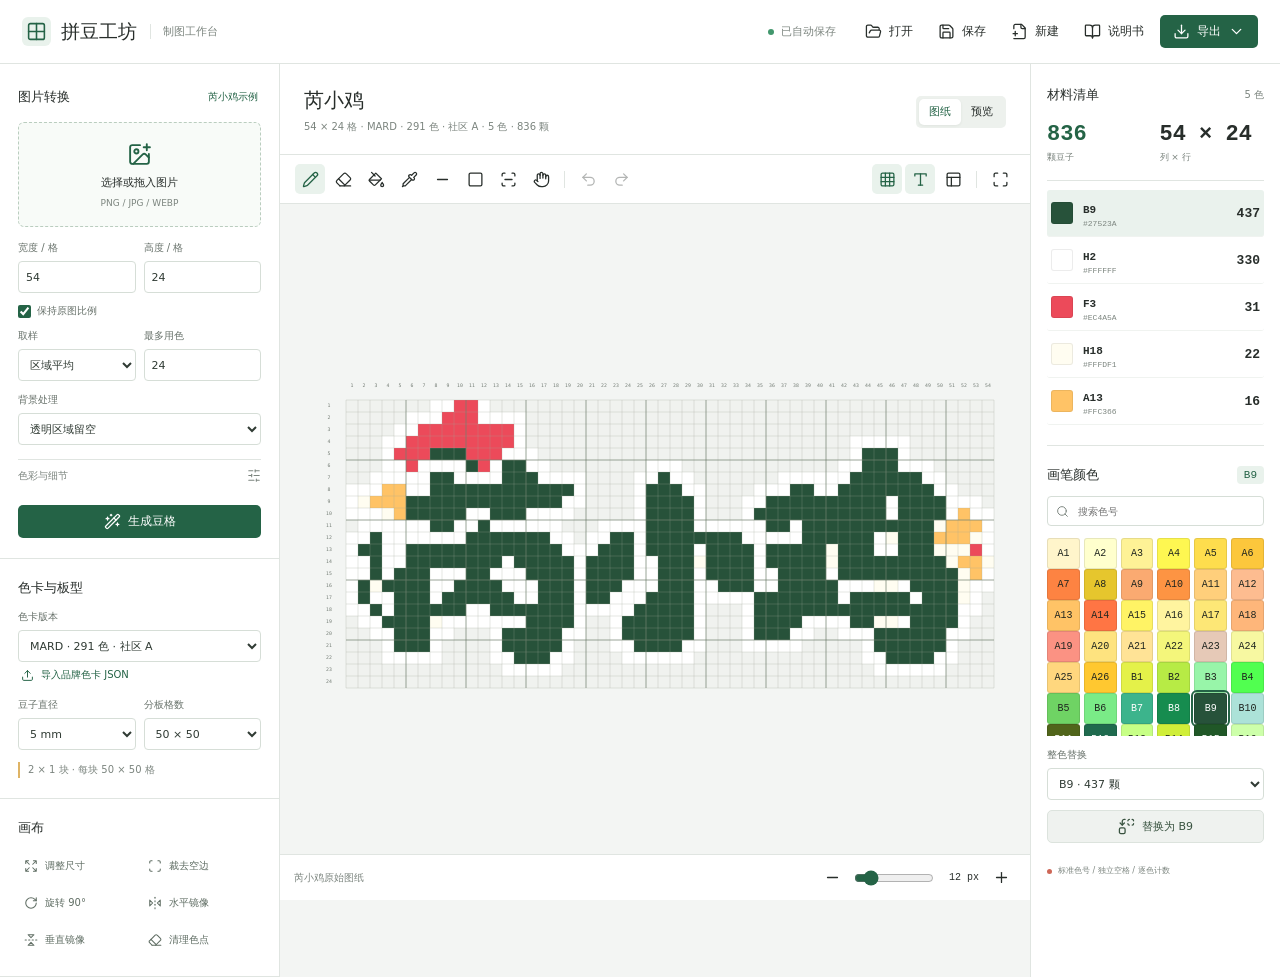
==== index.html @ 360a6b06 "发布拼豆工坊及网页版和 Word 说明书" ====
<!doctype html>
<html lang="zh-CN">
<head>
  <meta charset="UTF-8"><meta name="viewport" content="width=device-width,initial-scale=1"><meta name="theme-color" content="#f3f5f3">
  <title>拼豆工坊 · 制图与编辑</title><style>:root{font-family:"Microsoft YaHei",system-ui,sans-serif;color:#282e2b;background:#f3f5f3;font-synthesis:none;--ink:#282e2b;--muted:#7c857f;--line:#e0e5e1;--green:#246346;--green-soft:#e9f2ec;--coral:#ce6757;--yellow:#e1b356}
.guide-link{display:inline-flex;align-items:center;justify-content:center;gap:7px;border-radius:5px;min-height:32px;color:inherit;text-decoration:none}.guide-link:hover{background:#eef1ee}.guide-link:focus-visible{outline:2px solid #3b9c70;outline-offset:2px}@media(max-width:640px){.header-actions .guide-link{width:29px;padding:0}.header-actions .guide-link span{display:none}}
*{box-sizing:border-box;letter-spacing:0}body{margin:0}button,input,select{font:inherit}button{cursor:pointer;display:inline-flex;align-items:center;justify-content:center;gap:7px;border:0;border-radius:5px;min-height:32px;color:inherit;background:transparent}button:hover{background:#eef1ee}button:disabled{opacity:.35;cursor:default}button:focus-visible,input:focus-visible,select:focus-visible,summary:focus-visible{outline:2px solid #3b9c70;outline-offset:2px}svg{width:17px;height:17px;stroke-width:1.8;flex-shrink:0}input,select{min-width:0}h2,p{margin:0}h2{font-size:13px;font-weight:700}label{cursor:default}[hidden]{display:none!important}.topbar{height:64px;padding:0 22px;display:flex;align-items:center;gap:20px;background:#fff;border-bottom:1px solid var(--line);position:relative;z-index:10}.brand{display:flex;align-items:center;gap:10px;white-space:nowrap}.brand strong{font-size:19px}.brand-mark{width:29px;height:29px;display:grid;place-items:center;color:var(--green);background:var(--green-soft);border-radius:6px}.brand-mark svg{width:21px;height:21px}.edition{font-size:11px;color:var(--muted);border-left:1px solid var(--line);padding-left:12px;margin-left:3px}.save-state{font-size:11px;color:var(--muted);margin-left:auto;display:flex;gap:7px;align-items:center}.status-dot{width:6px;height:6px;border-radius:50%;background:#42976d}.header-actions{display:flex;gap:7px;align-items:center}.subtle{font-size:12px;padding:0 9px}.primary{background:var(--green);color:white;padding:8px 13px;font-size:12px;font-weight:600}.primary:hover{background:#194e35}.secondary{background:#eff2ef;color:#38523f;border:1px solid #dce3dd;padding:7px 10px;font-size:11px}.secondary:hover{background:#e5ece6}.full{width:100%}.menu-wrap{position:relative}.menu{position:absolute;right:0;top:41px;background:#fff;border:1px solid var(--line);box-shadow:0 10px 30px #15261a18;border-radius:6px;padding:5px;width:190px}.menu button{width:100%;justify-content:flex-start;font-size:12px;padding:9px}.menu svg{color:var(--green)}
.workspace{display:grid;grid-template-columns:280px minmax(300px,1fr) 250px;min-height:calc(100vh - 64px);max-width:1920px;margin:auto}.settings-panel{background:#fff;border-right:1px solid var(--line)}.section{padding:20px 18px;border-bottom:1px solid var(--line)}.section h2{margin-bottom:13px}.section-title{display:flex;align-items:center;justify-content:space-between;gap:7px;margin-bottom:12px}.section-title h2{margin:0}.text-action{font-size:10px;color:var(--green);padding:0 3px;min-height:26px}.text-action svg{width:13px;height:13px}.dropzone{display:flex;flex-direction:column;align-items:center;justify-content:center;gap:8px;border:1px dashed #bacdbf;background:#f8fbf8;min-height:105px;border-radius:6px;text-align:center;cursor:pointer;margin-bottom:14px}.dropzone:hover,.dropzone.is-dragging{border-color:var(--green);background:var(--green-soft)}.dropzone input{display:none}.dropzone svg{width:25px;height:25px;color:var(--green)}.dropzone strong{font-size:11px;font-weight:500}.dropzone span{font-size:9px;color:var(--muted)}.source-preview{display:flex;align-items:center;gap:8px;margin-bottom:14px;padding:5px;border:1px solid var(--line);border-radius:5px}.source-preview img{width:39px;height:39px;object-fit:contain;background:#f0f2f0}.source-preview>div{min-width:0;flex:1}.source-preview strong{display:block;font-size:10px;overflow:hidden;text-overflow:ellipsis;white-space:nowrap}.source-preview span{display:block;font-size:9px;color:var(--muted);margin-top:4px}.source-preview .icon-button{width:24px}.field-grid{display:grid;gap:8px;margin-top:10px}.two{grid-template-columns:1fr 1fr}.field{display:flex;flex-direction:column;gap:6px;margin-top:12px;font-size:10px;color:#68726b}.field-grid .field{margin:0}.field input,.field select{height:32px;border:1px solid #d6ded7;border-radius:4px;padding:0 7px;background:#fff;color:#303b34;width:100%;font-size:11px}.check-row{display:flex;gap:6px;align-items:center;margin:11px 0;font-size:10px;color:#68726b}.check-row input{margin:0;accent-color:var(--green);width:13px;height:13px}.range-field{display:flex;flex-direction:column;gap:8px;margin-top:12px;color:#68726b;font-size:10px}.range-field>span{display:flex;justify-content:space-between}.range-field output{font-family:Consolas,monospace;color:var(--green)}input[type=range]{accent-color:var(--green);width:100%;height:12px;margin:0}.adjustments{margin:14px 0;font-size:10px;color:var(--muted)}.adjustments summary{cursor:pointer;display:flex;align-items:center;justify-content:space-between;padding:7px 0;border-top:1px solid var(--line)}.adjustments summary svg{width:14px}.board-info{font-size:10px;color:var(--muted);line-height:1.6;margin-top:12px;padding-left:8px;border-left:2px solid #dfb465}.command-grid{display:grid;grid-template-columns:1fr 1fr;gap:5px}.command-grid button{justify-content:flex-start;font-size:10px;color:#5f6d63;padding:6px}.command-grid svg{width:14px;height:14px}
.stage-panel{min-width:0;display:flex;flex-direction:column;position:sticky;top:0;height:calc(100vh - 64px);padding:0;background:#f3f5f3}.stage-heading{min-height:90px;padding:22px 24px 17px;display:flex;align-items:center;justify-content:space-between;gap:10px;background:#fff}.stage-heading>div:first-child{min-width:0;flex:1}#patternTitle{font-size:20px;font-weight:700;width:100%;background:none;border:none;color:var(--ink);padding:0;outline:0;overflow:hidden;text-overflow:ellipsis}.stage-meta{font-size:10px;color:var(--muted);margin-top:7px;line-height:1.6}.segmented{display:flex;background:#edf1ed;padding:3px;border-radius:5px;flex-shrink:0}.segmented button{font-size:11px;min-height:26px;padding:4px 10px}.segmented .is-active{background:#fff;box-shadow:0 1px 3px #22312410;color:var(--green);font-weight:600}.toolbar{display:flex;justify-content:space-between;gap:8px;background:#fff;border-top:1px solid var(--line);border-bottom:1px solid var(--line);padding:9px 15px;flex-wrap:wrap}.tool-group,.view-controls{display:flex;align-items:center;gap:3px}.icon-button{height:30px;width:30px;min-height:30px;padding:0;flex-shrink:0}.icon-button.is-active{background:var(--green-soft);color:var(--green)}.divider{height:17px;width:1px;background:var(--line);margin:0 5px}.board-scroll{flex:1;min-height:250px;overflow:auto;position:relative;background-color:#f3f5f3;background-image:radial-gradient(#cfd8d0 .65px,transparent .65px);background-size:12px 12px;scrollbar-width:thin;scrollbar-color:#bdc7be transparent}.canvas-area{width:max-content;min-width:100%;min-height:100%;display:grid;place-items:center;padding:32px}#beadCanvas{display:block;touch-action:none;cursor:crosshair;background:none}.stage-footer{min-height:46px;background:#fff;border-top:1px solid var(--line);display:flex;justify-content:space-between;align-items:center;padding:7px 14px;gap:5px}#cursorInfo{font-size:10px;color:var(--muted)}.zoom-control{display:flex;align-items:center;gap:7px}.zoom-control input{width:80px}.zoom-control output{font-size:10px;font-family:Consolas,monospace;min-width:38px;text-align:right}.selection-bar{display:flex;align-items:center;justify-content:flex-end;gap:9px;padding:4px 14px;background:#edf5ef;font-size:10px;color:var(--green)}
.materials-panel{background:#fff;border-left:1px solid var(--line);padding:22px 16px;min-width:0}.materials-heading{display:flex;justify-content:space-between;align-items:center}.materials-heading>span{font-size:10px;color:var(--muted)}.totals{display:grid;grid-template-columns:1fr 1fr;gap:8px;margin-top:18px;padding-bottom:16px;border-bottom:1px solid var(--line)}.totals strong{display:block;font-family:Consolas,monospace;font-size:22px;font-weight:600}.totals>div:first-child strong{color:var(--green)}.totals span{display:block;font-size:9px;color:var(--muted);margin-top:4px}.material-list{max-height:285px;overflow:auto;scrollbar-width:thin;margin-top:9px}.material-row{width:100%;display:grid;grid-template-columns:23px minmax(0,1fr) auto;justify-content:start;align-items:center;gap:9px;border-radius:3px;padding:8px 4px;min-height:40px;text-align:left;border-bottom:1px solid #f0f3f0}.material-row.is-active{background:#eaf2ed}.material-row .swatch{width:22px;height:22px;display:block;border-radius:3px;border:1px solid #00000013}.material-row strong{font-size:11px;font-family:Consolas,monospace}.material-row small{display:block;font-size:8px;color:var(--muted);margin-top:2px;font-family:Consolas,monospace}.material-row>span:last-child{font-size:13px;font-weight:600;font-family:Consolas,monospace}.palette-section{border-top:1px solid var(--line);padding-top:20px;margin-top:20px}.selected-color{font-size:11px;font-family:Consolas,monospace;background:var(--green-soft);color:var(--green);padding:3px 7px;border-radius:4px}.search-field{height:30px;display:flex;align-items:center;gap:7px;border:1px solid #d6ded7;border-radius:4px;padding:0 8px}.search-field svg{width:13px;height:13px;color:var(--muted)}.search-field input{border:0;outline:0;width:100%;background:none;font-size:10px}.palette-grid{display:grid;grid-template-columns:repeat(6,1fr);gap:4px;max-height:200px;overflow:auto;padding:2px;margin:10px -2px 0;scrollbar-width:thin}.palette-chip{aspect-ratio:1.05;min-height:27px;font:10px Consolas,monospace;border-radius:3px;border:1px solid #00000018;padding:0}.palette-chip.is-selected{outline:2px solid var(--green);outline-offset:1px}.palette-chip:hover{filter:brightness(1.1)}.palette-empty{grid-column:1/-1;color:var(--muted);font-size:10px;padding:10px}.palette-section .secondary{margin-top:10px}.reference-label{display:flex;gap:6px;align-items:center;margin-top:22px;font-size:8px;color:var(--muted);line-height:1.5}.reference-dot{width:5px;height:5px;background:var(--coral);border-radius:50%;flex-shrink:0}.toast{position:fixed;left:50%;bottom:24px;transform:translate(-50%,12px);opacity:0;pointer-events:none;transition:opacity .15s,transform .15s;background:#25372b;color:white;padding:11px 15px;border-radius:5px;max-width:min(500px,90vw);font-size:12px;z-index:100}.toast.is-visible{opacity:1;transform:translate(-50%,0)}.busy-overlay{position:fixed;inset:0;z-index:80;background:#ffffffc9;display:flex;flex-direction:column;align-items:center;justify-content:center;gap:15px}.busy-overlay strong{font-size:14px;color:var(--green)}.spinner{width:28px;height:28px;border-radius:50%;border:3px solid #d4e8d9;border-top-color:var(--green);animation:spin 1s linear infinite}@keyframes spin{to{transform:rotate(360deg)}}dialog{border:1px solid #dce3dc;border-radius:7px;background:white;padding:22px;max-width:calc(100vw - 28px);width:390px;color:var(--ink);box-shadow:0 12px 50px #0002}dialog::backdrop{background:#152b2270}.dialog-heading{display:flex;align-items:center;justify-content:space-between;gap:15px;margin-bottom:15px}.dialog-heading h2{font-size:16px}.dialog-actions{display:flex;justify-content:flex-end;align-items:center;gap:10px;margin-top:23px}#cropDialog{width:760px}.crop-area{background:#edf1ed;display:grid;place-items:center;padding:10px;overflow:hidden}#cropCanvas{max-width:100%;display:block;touch-action:none;cursor:crosshair}#cropSize{font-size:10px;color:var(--muted);margin-right:auto}
.selection-bar{position:absolute;right:10px;top:153px;z-index:3;border:1px solid #bfd6c5;border-radius:4px;box-shadow:0 2px 6px #00000008}
@media(min-width:1700px){.workspace{grid-template-columns:300px minmax(300px,1fr) 280px}.palette-grid{grid-template-columns:repeat(7,1fr)}}
@media(max-width:1200px){.workspace{grid-template-columns:250px minmax(300px,1fr) 215px}.section{padding:16px 14px}.materials-panel{padding:20px 12px}.stage-heading{padding:20px 17px}.toolbar{padding:8px}.icon-button{width:27px}.palette-grid{grid-template-columns:repeat(5,1fr)}.edition{display:none}.zoom-control input{width:55px}}
@media(max-width:960px){.workspace{grid-template-columns:240px minmax(0,1fr)}.materials-panel{grid-column:2;grid-row:2;border-top:1px solid var(--line);display:grid;grid-template-columns:1fr 1fr;gap:12px 24px}.stage-panel{grid-column:2;grid-row:1;position:static;height:650px}.settings-panel{grid-row:1/3}.palette-section{grid-column:2;grid-row:1/5;border:0;margin:0;padding:0}.material-list{max-height:180px}.totals{margin-top:0}.reference-label{margin:0}.save-state{display:none}}
@media(max-width:640px){.topbar{height:58px;padding:0 12px;gap:8px}.brand{gap:7px}.brand strong{font-size:16px}.brand-mark{width:25px;height:25px}.header-actions{margin-left:auto;gap:3px}.header-actions .subtle{width:29px;padding:0}.header-actions .subtle span{display:none}.header-actions .primary{padding:7px 9px}.header-actions .primary svg:last-child{display:none}.workspace{display:flex;flex-direction:column}.stage-panel{order:0;width:100%;height:570px}.settings-panel{order:1;border-top:1px solid var(--line);border-right:0;display:grid;grid-template-columns:1fr;width:100%}.materials-panel{order:2;width:100%;grid-template-columns:1fr;border-left:0;padding:20px}.palette-section{grid-row:auto;grid-column:auto;border-top:1px solid var(--line);padding-top:16px;margin-top:6px}.palette-grid{grid-template-columns:repeat(9,1fr);max-height:210px}.stage-heading{min-height:77px;padding:16px}.stage-heading input{font-size:19px!important}.toolbar{gap:4px;padding:6px 9px}.tool-group{gap:2px}.view-controls{margin-left:auto}.icon-button{width:28px}.tool-group .divider{margin:0 2px}.canvas-area{padding:18px}.stage-footer{padding:6px 10px}.zoom-control input{width:55px}.section{padding:18px 20px}.materials-heading{margin-bottom:5px}.source-preview img{width:52px;height:52px}}
@media print{body{background:white}.topbar,.workspace,.toast,.busy-overlay,dialog{display:none!important}#printArea{display:block!important}#printArea img{display:block;width:100%;height:auto;break-after:page}.print-page{page-break-after:always;margin:0}@page{size:A4 landscape;margin:10mm}}
</style>
</head>
<body>
  <header class="topbar">
    <div class="brand"><span class="brand-mark"><i data-lucide="grid-2x2"></i></span><strong>拼豆工坊</strong><span class="edition">制图工作台</span></div>
    <span class="save-state" id="saveStatus"><span class="status-dot"></span>准备中</span>
    <div class="header-actions">
      <button id="openProject" class="subtle" title="打开工程"><i data-lucide="folder-open"></i><span>打开</span></button>
      <button id="saveProject" class="subtle" title="保存 JSON 工程"><i data-lucide="save"></i><span>保存</span></button>
      <button id="newProject" class="subtle" title="新建图纸"><i data-lucide="file-plus-2"></i><span>新建</span></button>
      <a class="subtle guide-link" href="manual.html" target="_blank" rel="noopener" title="打开使用说明书"><i data-lucide="book-open"></i><span>说明书</span></a>
      <div class="menu-wrap"><button id="exportMenuButton" class="primary"><i data-lucide="download"></i><span>导出</span><i data-lucide="chevron-down"></i></button>
        <div id="exportMenu" class="menu" hidden>
          <button data-export="chart"><i data-lucide="grid-3x3"></i>色号图纸 PNG</button>
          <button data-export="preview"><i data-lucide="image"></i>透明预览 PNG</button>
          <button data-export="pdf"><i data-lucide="file-text"></i>分页 PDF 图纸</button>
          <button data-export="csv"><i data-lucide="table"></i>逐格 CSV</button>
          <button data-export="counts"><i data-lucide="list"></i>材料清单 CSV</button>
          <button data-export="print"><i data-lucide="printer"></i>打印图纸</button>
        </div>
      </div>
    </div>
  </header>
  <main class="workspace">
    <aside class="settings-panel">
      <section class="section">
        <div class="section-title"><h2>图片转换</h2><button id="demoButton" class="text-action" title="载入原始芮小鸡逐格图纸">芮小鸡示例</button></div>
        <label class="dropzone" id="dropzone"><input id="imageInput" type="file" accept="image/png,image/jpeg,image/webp,image/gif,image/bmp"><i data-lucide="image-plus"></i><strong>选择或拖入图片</strong><span>PNG / JPG / WEBP</span></label>
        <div class="source-preview" id="sourcePreview" hidden><img id="sourceImage" alt="原图"><div><strong id="sourceName"></strong><span id="sourceSize"></span></div><button id="cropButton" class="icon-button" title="裁切原图"><i data-lucide="crop"></i></button><button id="removeSource" class="icon-button" title="移除原图"><i data-lucide="x"></i></button></div>
        <div class="field-grid two"><label class="field"><span>宽度 / 格</span><input id="gridWidth" type="number" min="1" max="256" value="54"></label><label class="field"><span>高度 / 格</span><input id="gridHeight" type="number" min="1" max="256" value="24"></label></div>
        <label class="check-row"><input id="keepRatio" type="checkbox" checked>保持原图比例</label>
        <div class="field-grid two"><label class="field"><span>取样</span><select id="sampling"><option value="smooth">区域平均</option><option value="pixel">像素保真</option></select></label><label class="field"><span>最多用色</span><input id="maxColors" type="number" min="1" max="291" value="24"></label></div>
        <label class="field"><span>背景处理</span><select id="backgroundMode"><option value="transparent">透明区域留空</option><option value="edge">去除边缘相近背景</option><option value="white">透明区域填白豆</option></select></label>
        <label class="range-field" id="toleranceField" hidden><span>背景容差 <output id="toleranceValue">18</output></span><input id="tolerance" type="range" min="0" max="100" value="18"></label>
        <details class="adjustments"><summary>色彩与细节<i data-lucide="sliders-horizontal"></i></summary>
          <label class="range-field"><span>亮度 <output id="brightnessValue">0</output></span><input id="brightness" type="range" min="-40" max="40" value="0"></label>
          <label class="range-field"><span>对比度 <output id="contrastValue">0</output></span><input id="contrast" type="range" min="-40" max="60" value="0"></label>
          <label class="range-field"><span>饱和度 <output id="saturationValue">0</output></span><input id="saturation" type="range" min="-100" max="80" value="0"></label>
          <label class="field"><span>渐变处理</span><select id="ditherMode"><option value="none">不抖动</option><option value="floyd">Floyd–Steinberg</option></select></label>
          <label class="check-row"><input id="cleanOnConvert" type="checkbox">清理孤立色点</label>
        </details>
        <button id="convertButton" class="primary full"><i data-lucide="wand-sparkles"></i>生成豆格</button>
      </section>
      <section class="section">
        <h2>色卡与板型</h2>
        <label class="field"><span>色卡版本</span><select id="paletteSelect"><option value="a315">MARD · 291 色 · 社区 A</option><option value="a315-basic">MARD · 221 色 · 社区 A</option><option value="jett">MARD · 291 色 · 社区 B</option><option value="jett-basic">MARD · 221 色 · 社区 B</option></select></label>
        <button id="importPalette" class="text-action"><i data-lucide="upload"></i>导入品牌色卡 JSON</button>
        <div class="field-grid two"><label class="field"><span>豆子直径</span><select id="beadSize"><option value="2.5">2.5 mm</option><option value="2.6">2.6 mm</option><option value="5" selected>5 mm</option><option value="10">10 mm</option></select></label><label class="field"><span>分板格数</span><select id="boardPreset"><option value="50x50" selected>50 × 50</option><option value="52x52">52 × 52</option><option value="78x78">78 × 78</option><option value="29x29">自定 · 29 × 29</option><option value="custom">自定义</option></select></label></div>
        <div class="field-grid two" id="customBoardFields" hidden><label class="field"><span>板列数</span><input id="boardCols" type="number" min="1" max="256" value="50"></label><label class="field"><span>板行数</span><input id="boardRows" type="number" min="1" max="256" value="50"></label></div>
        <div class="board-info" id="boardInfo"></div>
      </section>
      <section class="section canvas-operations">
        <h2>画布</h2><div class="command-grid">
          <button id="resizeButton"><i data-lucide="expand"></i>调整尺寸</button><button id="trimButton"><i data-lucide="scan"></i>裁去空边</button>
          <button id="rotateButton"><i data-lucide="rotate-cw"></i>旋转 90°</button><button id="flipHButton"><i data-lucide="flip-horizontal-2"></i>水平镜像</button>
          <button id="flipVButton"><i data-lucide="flip-vertical-2"></i>垂直镜像</button><button id="cleanButton"><i data-lucide="eraser"></i>清理色点</button>
        </div>
      </section>
    </aside>
    <section class="stage-panel">
      <div class="stage-heading"><div><input id="patternTitle" value="芮小鸡" maxlength="80" aria-label="图纸名称"><div id="patternMeta" class="stage-meta"></div></div>
        <div class="segmented" role="tablist" aria-label="画布视图"><button class="is-active" data-view="chart" role="tab" aria-selected="true">图纸</button><button data-view="preview" role="tab" aria-selected="false">预览</button></div>
      </div>
      <div class="toolbar">
        <div class="tool-group" role="toolbar" aria-label="编辑工具">
          <button class="icon-button is-active" data-tool="paint" title="画笔 (B)" aria-label="画笔"><i data-lucide="pencil"></i></button>
          <button class="icon-button" data-tool="erase" title="橡皮 (E)" aria-label="橡皮"><i data-lucide="eraser"></i></button>
          <button class="icon-button" data-tool="fill" title="区域填充 (F)" aria-label="区域填充"><i data-lucide="paint-bucket"></i></button>
          <button class="icon-button" data-tool="picker" title="吸管 (I)" aria-label="吸管"><i data-lucide="pipette"></i></button>
          <button class="icon-button" data-tool="line" title="直线 (L)" aria-label="直线"><i data-lucide="minus"></i></button>
          <button class="icon-button" data-tool="rect" title="填色矩形 (R)" aria-label="填色矩形"><i data-lucide="square"></i></button>
          <button class="icon-button" data-tool="select" title="选区 (S)" aria-label="选区"><i data-lucide="scan-line"></i></button>
          <button class="icon-button" data-tool="pan" title="拖动画布 (H)" aria-label="拖动画布"><i data-lucide="hand"></i></button>
          <span class="divider"></span><button id="undoButton" class="icon-button" title="撤销 (Ctrl+Z)" aria-label="撤销"><i data-lucide="undo-2"></i></button><button id="redoButton" class="icon-button" title="重做 (Ctrl+Shift+Z)" aria-label="重做"><i data-lucide="redo-2"></i></button>
        </div>
        <div class="view-controls"><button id="gridToggle" class="icon-button is-active" title="网格线" aria-label="网格线"><i data-lucide="grid-3x3"></i></button><button id="labelToggle" class="icon-button is-active" title="色号" aria-label="色号"><i data-lucide="type"></i></button><button id="boardToggle" class="icon-button" title="分板边界" aria-label="分板边界"><i data-lucide="panels-top-left"></i></button><span class="divider"></span><button id="fitButton" class="icon-button" title="适配窗口" aria-label="适配窗口"><i data-lucide="maximize"></i></button></div>
      </div>
      <div class="selection-bar" id="selectionBar" hidden><span id="selectionInfo"></span><button id="fillSelection" class="text-action">填色</button><button id="eraseSelection" class="text-action">清空</button><button id="clearSelection" class="icon-button" title="取消选区"><i data-lucide="x"></i></button></div>
      <div class="board-scroll" id="boardScroll"><div class="canvas-area" id="canvasArea"><canvas id="beadCanvas" aria-label="拼豆编辑画布"></canvas></div></div>
      <div class="stage-footer"><span id="cursorInfo">芮小鸡原始图纸</span><div class="zoom-control"><button id="zoomOut" class="icon-button" title="缩小" aria-label="缩小"><i data-lucide="minus"></i></button><input id="zoomSlider" type="range" min="6" max="48" step="1" value="20" aria-label="网格大小"><output id="zoomValue">20 px</output><button id="zoomIn" class="icon-button" title="放大" aria-label="放大"><i data-lucide="plus"></i></button></div></div>
    </section>
    <aside class="materials-panel">
      <div class="materials-heading"><h2>材料清单</h2><span id="colorCount">5 色</span></div>
      <div class="totals"><div><strong id="beadTotal">836</strong><span>颗豆子</span></div><div><strong id="gridTotal">54 × 24</strong><span>列 × 行</span></div></div>
      <div class="material-list" id="materialList"></div>
      <section class="palette-section">
        <div class="section-title"><h2>画笔颜色</h2><span class="selected-color" id="selectedCode">B9</span></div>
        <label class="search-field"><i data-lucide="search"></i><input id="paletteSearch" type="search" placeholder="搜索色号" aria-label="搜索色号"></label>
        <div class="palette-grid" id="paletteList"></div>
        <label class="field"><span>整色替换</span><select id="replaceFrom"></select></label>
        <button id="replaceButton" class="secondary full"><i data-lucide="replace"></i><span id="replaceLabel">替换为 B9</span></button>
      </section>
      <div class="reference-label"><span class="reference-dot"></span><span>标准色号 / 独立空格 / 逐色计数</span></div>
    </aside>
  </main>
  <div id="toast" class="toast" role="status" aria-live="polite"></div>
  <div id="busyOverlay" class="busy-overlay" hidden><div class="spinner"></div><strong id="busyText">正在转换</strong></div>
  <dialog id="newDialog"><form method="dialog"><div class="dialog-heading"><h2 id="newDialogTitle">新建图纸</h2><button class="icon-button" value="cancel" formnovalidate title="关闭"><i data-lucide="x"></i></button></div><div class="field-grid two"><label class="field"><span>宽度 / 格</span><input id="newWidth" type="number" min="1" max="256" required value="54"></label><label class="field"><span>高度 / 格</span><input id="newHeight" type="number" min="1" max="256" required value="24"></label></div><div class="dialog-actions"><button class="secondary" formnovalidate value="cancel">取消</button><button class="primary" id="confirmNew" value="ok">确定</button></div></form></dialog>
  <dialog id="cropDialog"><div class="dialog-heading"><h2>裁切原图</h2><button id="closeCrop" class="icon-button" title="关闭"><i data-lucide="x"></i></button></div><div class="crop-area"><canvas id="cropCanvas"></canvas></div><div class="dialog-actions"><button id="resetCrop" class="secondary">恢复整图</button><span id="cropSize"></span><button id="applyCrop" class="primary">应用裁切</button></div></dialog>
  <div id="printArea" hidden></div>
  <input id="projectInput" type="file" accept=".json,application/json" hidden><input id="paletteInput" type="file" accept=".json,application/json" hidden>
  <script>(function(){const module={exports:{}};const exports=module.exports;
var __defProp = Object.defineProperty;
var __getOwnPropDesc = Object.getOwnPropertyDescriptor;
var __getOwnPropNames = Object.getOwnPropertyNames;
var __hasOwnProp = Object.prototype.hasOwnProperty;
var __defNormalProp = (obj, key, value) => key in obj ? __defProp(obj, key, { enumerable: true, configurable: true, writable: true, value }) : obj[key] = value;
var __markAsModule = (target) => __defProp(target, "__esModule", { value: true });
var __export = (target, all) => {
  for (var name in all)
    __defProp(target, name, { get: all[name], enumerable: true });
};
var __reExport = (target, module2, copyDefault, desc) => {
  if (module2 && typeof module2 === "object" || typeof module2 === "function") {
    for (let key of __getOwnPropNames(module2))
      if (!__hasOwnProp.call(target, key) && (copyDefault || key !== "default"))
        __defProp(target, key, { get: () => module2[key], enumerable: !(desc = __getOwnPropDesc(module2, key)) || desc.enumerable });
  }
  return target;
};
var __toCommonJS = /* @__PURE__ */ ((cache) => {
  return (module2, temp) => {
    return cache && cache.get(module2) || (temp = __reExport(__markAsModule({}), module2, 1), cache && cache.set(module2, temp), temp);
  };
})(typeof WeakMap !== "undefined" ? /* @__PURE__ */ new WeakMap() : 0);
var __publicField = (obj, key, value) => {
  __defNormalProp(obj, typeof key !== "symbol" ? key + "" : key, value);
  return value;
};

// src/index.ts
var src_exports = {};
__export(src_exports, {
  applyPalette: () => applyPalette,
  applyPaletteSync: () => applyPaletteSync,
  buildPalette: () => buildPalette,
  buildPaletteSync: () => buildPaletteSync,
  constants: () => constants_exports,
  conversion: () => conversion_exports,
  distance: () => distance_exports,
  image: () => image_exports,
  palette: () => palette_exports,
  quality: () => quality_exports,
  utils: () => utils_exports
});

// src/constants/index.ts
var constants_exports = {};
__export(constants_exports, {
  bt709: () => bt709_exports
});

// src/constants/bt709.ts
var bt709_exports = {};
__export(bt709_exports, {
  Y: () => Y,
  x: () => x,
  y: () => y
});
var Y = /* @__PURE__ */ ((Y2) => {
  Y2[Y2["RED"] = 0.2126] = "RED";
  Y2[Y2["GREEN"] = 0.7152] = "GREEN";
  Y2[Y2["BLUE"] = 0.0722] = "BLUE";
  Y2[Y2["WHITE"] = 1] = "WHITE";
  return Y2;
})(Y || {});
var x = /* @__PURE__ */ ((x2) => {
  x2[x2["RED"] = 0.64] = "RED";
  x2[x2["GREEN"] = 0.3] = "GREEN";
  x2[x2["BLUE"] = 0.15] = "BLUE";
  x2[x2["WHITE"] = 0.3127] = "WHITE";
  return x2;
})(x || {});
var y = /* @__PURE__ */ ((y2) => {
  y2[y2["RED"] = 0.33] = "RED";
  y2[y2["GREEN"] = 0.6] = "GREEN";
  y2[y2["BLUE"] = 0.06] = "BLUE";
  y2[y2["WHITE"] = 0.329] = "WHITE";
  return y2;
})(y || {});

// src/conversion/index.ts
var conversion_exports = {};
__export(conversion_exports, {
  lab2rgb: () => lab2rgb,
  lab2xyz: () => lab2xyz,
  rgb2hsl: () => rgb2hsl,
  rgb2lab: () => rgb2lab,
  rgb2xyz: () => rgb2xyz,
  xyz2lab: () => xyz2lab,
  xyz2rgb: () => xyz2rgb
});

// src/conversion/rgb2xyz.ts
function correctGamma(n) {
  return n > 0.04045 ? ((n + 0.055) / 1.055) ** 2.4 : n / 12.92;
}
function rgb2xyz(r, g, b) {
  r = correctGamma(r / 255);
  g = correctGamma(g / 255);
  b = correctGamma(b / 255);
  return {
    x: r * 0.4124 + g * 0.3576 + b * 0.1805,
    y: r * 0.2126 + g * 0.7152 + b * 0.0722,
    z: r * 0.0193 + g * 0.1192 + b * 0.9505
  };
}

// src/utils/arithmetic.ts
var arithmetic_exports = {};
__export(arithmetic_exports, {
  degrees2radians: () => degrees2radians,
  inRange0to255: () => inRange0to255,
  inRange0to255Rounded: () => inRange0to255Rounded,
  intInRange: () => intInRange,
  max3: () => max3,
  min3: () => min3,
  stableSort: () => stableSort
});
function degrees2radians(n) {
  return n * (Math.PI / 180);
}
function max3(a, b, c) {
  let m = a;
  if (m < b)
    m = b;
  if (m < c)
    m = c;
  return m;
}
function min3(a, b, c) {
  let m = a;
  if (m > b)
    m = b;
  if (m > c)
    m = c;
  return m;
}
function intInRange(value, low, high) {
  if (value > high)
    value = high;
  if (value < low)
    value = low;
  return value | 0;
}
function inRange0to255Rounded(n) {
  n = Math.round(n);
  if (n > 255)
    n = 255;
  else if (n < 0)
    n = 0;
  return n;
}
function inRange0to255(n) {
  if (n > 255)
    n = 255;
  else if (n < 0)
    n = 0;
  return n;
}
function stableSort(arrayToSort, callback) {
  const type = typeof arrayToSort[0];
  let sorted;
  if (type === "number" || type === "string") {
    const ord = /* @__PURE__ */ Object.create(null);
    for (let i = 0, l = arrayToSort.length; i < l; i++) {
      const val = arrayToSort[i];
      if (ord[val] || ord[val] === 0)
        continue;
      ord[val] = i;
    }
    sorted = arrayToSort.sort((a, b) => callback(a, b) || ord[a] - ord[b]);
  } else {
    const ord2 = arrayToSort.slice(0);
    sorted = arrayToSort.sort((a, b) => callback(a, b) || ord2.indexOf(a) - ord2.indexOf(b));
  }
  return sorted;
}

// src/conversion/rgb2hsl.ts
function rgb2hsl(r, g, b) {
  const min = min3(r, g, b);
  const max = max3(r, g, b);
  const delta = max - min;
  const l = (min + max) / 510;
  let s = 0;
  if (l > 0 && l < 1)
    s = delta / (l < 0.5 ? max + min : 510 - max - min);
  let h = 0;
  if (delta > 0) {
    if (max === r) {
      h = (g - b) / delta;
    } else if (max === g) {
      h = 2 + (b - r) / delta;
    } else {
      h = 4 + (r - g) / delta;
    }
    h *= 60;
    if (h < 0)
      h += 360;
  }
  return { h, s, l };
}

// src/conversion/xyz2lab.ts
var refX = 0.95047;
var refY = 1;
var refZ = 1.08883;
function pivot(n) {
  return n > 8856e-6 ? n ** (1 / 3) : 7.787 * n + 16 / 116;
}
function xyz2lab(x2, y2, z) {
  x2 = pivot(x2 / refX);
  y2 = pivot(y2 / refY);
  z = pivot(z / refZ);
  if (116 * y2 - 16 < 0)
    throw new Error("xxx");
  return {
    L: Math.max(0, 116 * y2 - 16),
    a: 500 * (x2 - y2),
    b: 200 * (y2 - z)
  };
}

// src/conversion/rgb2lab.ts
function rgb2lab(r, g, b) {
  const xyz = rgb2xyz(r, g, b);
  return xyz2lab(xyz.x, xyz.y, xyz.z);
}

// src/conversion/lab2xyz.ts
var refX2 = 0.95047;
var refY2 = 1;
var refZ2 = 1.08883;
function pivot2(n) {
  return n > 0.206893034 ? n ** 3 : (n - 16 / 116) / 7.787;
}
function lab2xyz(L, a, b) {
  const y2 = (L + 16) / 116;
  const x2 = a / 500 + y2;
  const z = y2 - b / 200;
  return {
    x: refX2 * pivot2(x2),
    y: refY2 * pivot2(y2),
    z: refZ2 * pivot2(z)
  };
}

// src/conversion/xyz2rgb.ts
function correctGamma2(n) {
  return n > 31308e-7 ? 1.055 * n ** (1 / 2.4) - 0.055 : 12.92 * n;
}
function xyz2rgb(x2, y2, z) {
  const r = correctGamma2(x2 * 3.2406 + y2 * -1.5372 + z * -0.4986);
  const g = correctGamma2(x2 * -0.9689 + y2 * 1.8758 + z * 0.0415);
  const b = correctGamma2(x2 * 0.0557 + y2 * -0.204 + z * 1.057);
  return {
    r: inRange0to255Rounded(r * 255),
    g: inRange0to255Rounded(g * 255),
    b: inRange0to255Rounded(b * 255)
  };
}

// src/conversion/lab2rgb.ts
function lab2rgb(L, a, b) {
  const xyz = lab2xyz(L, a, b);
  return xyz2rgb(xyz.x, xyz.y, xyz.z);
}

// src/distance/index.ts
var distance_exports = {};
__export(distance_exports, {
  AbstractDistanceCalculator: () => AbstractDistanceCalculator,
  AbstractEuclidean: () => AbstractEuclidean,
  AbstractManhattan: () => AbstractManhattan,
  CIE94GraphicArts: () => CIE94GraphicArts,
  CIE94Textiles: () => CIE94Textiles,
  CIEDE2000: () => CIEDE2000,
  CMetric: () => CMetric,
  Euclidean: () => Euclidean,
  EuclideanBT709: () => EuclideanBT709,
  EuclideanBT709NoAlpha: () => EuclideanBT709NoAlpha,
  Manhattan: () => Manhattan,
  ManhattanBT709: () => ManhattanBT709,
  ManhattanNommyde: () => ManhattanNommyde,
  PNGQuant: () => PNGQuant
});

// src/distance/distanceCalculator.ts
var AbstractDistanceCalculator = class {
  constructor() {
    __publicField(this, "_maxDistance");
    __publicField(this, "_whitePoint");
    this._setDefaults();
    this.setWhitePoint(255, 255, 255, 255);
  }
  setWhitePoint(r, g, b, a) {
    this._whitePoint = {
      r: r > 0 ? 255 / r : 0,
      g: g > 0 ? 255 / g : 0,
      b: b > 0 ? 255 / b : 0,
      a: a > 0 ? 255 / a : 0
    };
    this._maxDistance = this.calculateRaw(r, g, b, a, 0, 0, 0, 0);
  }
  calculateNormalized(colorA, colorB) {
    return this.calculateRaw(colorA.r, colorA.g, colorA.b, colorA.a, colorB.r, colorB.g, colorB.b, colorB.a) / this._maxDistance;
  }
};

// src/distance/cie94.ts
var AbstractCIE94 = class extends AbstractDistanceCalculator {
  calculateRaw(r1, g1, b1, a1, r2, g2, b2, a2) {
    const lab1 = rgb2lab(inRange0to255(r1 * this._whitePoint.r), inRange0to255(g1 * this._whitePoint.g), inRange0to255(b1 * this._whitePoint.b));
    const lab2 = rgb2lab(inRange0to255(r2 * this._whitePoint.r), inRange0to255(g2 * this._whitePoint.g), inRange0to255(b2 * this._whitePoint.b));
    const dL = lab1.L - lab2.L;
    const dA = lab1.a - lab2.a;
    const dB = lab1.b - lab2.b;
    const c1 = Math.sqrt(lab1.a * lab1.a + lab1.b * lab1.b);
    const c2 = Math.sqrt(lab2.a * lab2.a + lab2.b * lab2.b);
    const dC = c1 - c2;
    let deltaH = dA * dA + dB * dB - dC * dC;
    deltaH = deltaH < 0 ? 0 : Math.sqrt(deltaH);
    const dAlpha = (a2 - a1) * this._whitePoint.a * this._kA;
    return Math.sqrt((dL / this._Kl) ** 2 + (dC / (1 + this._K1 * c1)) ** 2 + (deltaH / (1 + this._K2 * c1)) ** 2 + dAlpha ** 2);
  }
};
var CIE94Textiles = class extends AbstractCIE94 {
  _setDefaults() {
    this._Kl = 2;
    this._K1 = 0.048;
    this._K2 = 0.014;
    this._kA = 0.25 * 50 / 255;
  }
};
var CIE94GraphicArts = class extends AbstractCIE94 {
  _setDefaults() {
    this._Kl = 1;
    this._K1 = 0.045;
    this._K2 = 0.015;
    this._kA = 0.25 * 100 / 255;
  }
};

// src/distance/ciede2000.ts
var _CIEDE2000 = class extends AbstractDistanceCalculator {
  _setDefaults() {
  }
  static _calculatehp(b, ap) {
    const hp = Math.atan2(b, ap);
    if (hp >= 0)
      return hp;
    return hp + _CIEDE2000._deg360InRad;
  }
  static _calculateRT(ahp, aCp) {
    const aCp_to_7 = aCp ** 7;
    const R_C = 2 * Math.sqrt(aCp_to_7 / (aCp_to_7 + _CIEDE2000._pow25to7));
    const delta_theta = _CIEDE2000._deg30InRad * Math.exp(-(((ahp - _CIEDE2000._deg275InRad) / _CIEDE2000._deg25InRad) ** 2));
    return -Math.sin(2 * delta_theta) * R_C;
  }
  static _calculateT(ahp) {
    return 1 - 0.17 * Math.cos(ahp - _CIEDE2000._deg30InRad) + 0.24 * Math.cos(ahp * 2) + 0.32 * Math.cos(ahp * 3 + _CIEDE2000._deg6InRad) - 0.2 * Math.cos(ahp * 4 - _CIEDE2000._deg63InRad);
  }
  static _calculate_ahp(C1pC2p, h_bar, h1p, h2p) {
    const hpSum = h1p + h2p;
    if (C1pC2p === 0)
      return hpSum;
    if (h_bar <= _CIEDE2000._deg180InRad)
      return hpSum / 2;
    if (hpSum < _CIEDE2000._deg360InRad) {
      return (hpSum + _CIEDE2000._deg360InRad) / 2;
    }
    return (hpSum - _CIEDE2000._deg360InRad) / 2;
  }
  static _calculate_dHp(C1pC2p, h_bar, h2p, h1p) {
    let dhp;
    if (C1pC2p === 0) {
      dhp = 0;
    } else if (h_bar <= _CIEDE2000._deg180InRad) {
      dhp = h2p - h1p;
    } else if (h2p <= h1p) {
      dhp = h2p - h1p + _CIEDE2000._deg360InRad;
    } else {
      dhp = h2p - h1p - _CIEDE2000._deg360InRad;
    }
    return 2 * Math.sqrt(C1pC2p) * Math.sin(dhp / 2);
  }
  calculateRaw(r1, g1, b1, a1, r2, g2, b2, a2) {
    const lab1 = rgb2lab(inRange0to255(r1 * this._whitePoint.r), inRange0to255(g1 * this._whitePoint.g), inRange0to255(b1 * this._whitePoint.b));
    const lab2 = rgb2lab(inRange0to255(r2 * this._whitePoint.r), inRange0to255(g2 * this._whitePoint.g), inRange0to255(b2 * this._whitePoint.b));
    const dA = (a2 - a1) * this._whitePoint.a * _CIEDE2000._kA;
    const dE2 = this.calculateRawInLab(lab1, lab2);
    return Math.sqrt(dE2 + dA * dA);
  }
  calculateRawInLab(Lab1, Lab2) {
    const L1 = Lab1.L;
    const a1 = Lab1.a;
    const b1 = Lab1.b;
    const L2 = Lab2.L;
    const a2 = Lab2.a;
    const b2 = Lab2.b;
    const C1 = Math.sqrt(a1 * a1 + b1 * b1);
    const C2 = Math.sqrt(a2 * a2 + b2 * b2);
    const pow_a_C1_C2_to_7 = ((C1 + C2) / 2) ** 7;
    const G = 0.5 * (1 - Math.sqrt(pow_a_C1_C2_to_7 / (pow_a_C1_C2_to_7 + _CIEDE2000._pow25to7)));
    const a1p = (1 + G) * a1;
    const a2p = (1 + G) * a2;
    const C1p = Math.sqrt(a1p * a1p + b1 * b1);
    const C2p = Math.sqrt(a2p * a2p + b2 * b2);
    const C1pC2p = C1p * C2p;
    const h1p = _CIEDE2000._calculatehp(b1, a1p);
    const h2p = _CIEDE2000._calculatehp(b2, a2p);
    const h_bar = Math.abs(h1p - h2p);
    const dLp = L2 - L1;
    const dCp = C2p - C1p;
    const dHp = _CIEDE2000._calculate_dHp(C1pC2p, h_bar, h2p, h1p);
    const ahp = _CIEDE2000._calculate_ahp(C1pC2p, h_bar, h1p, h2p);
    const T = _CIEDE2000._calculateT(ahp);
    const aCp = (C1p + C2p) / 2;
    const aLp_minus_50_square = ((L1 + L2) / 2 - 50) ** 2;
    const S_L = 1 + 0.015 * aLp_minus_50_square / Math.sqrt(20 + aLp_minus_50_square);
    const S_C = 1 + 0.045 * aCp;
    const S_H = 1 + 0.015 * T * aCp;
    const R_T = _CIEDE2000._calculateRT(ahp, aCp);
    const dLpSL = dLp / S_L;
    const dCpSC = dCp / S_C;
    const dHpSH = dHp / S_H;
    return dLpSL ** 2 + dCpSC ** 2 + dHpSH ** 2 + R_T * dCpSC * dHpSH;
  }
};
var CIEDE2000 = _CIEDE2000;
__publicField(CIEDE2000, "_kA", 0.25 * 100 / 255);
__publicField(CIEDE2000, "_pow25to7", 25 ** 7);
__publicField(CIEDE2000, "_deg360InRad", degrees2radians(360));
__publicField(CIEDE2000, "_deg180InRad", degrees2radians(180));
__publicField(CIEDE2000, "_deg30InRad", degrees2radians(30));
__publicField(CIEDE2000, "_deg6InRad", degrees2radians(6));
__publicField(CIEDE2000, "_deg63InRad", degrees2radians(63));
__publicField(CIEDE2000, "_deg275InRad", degrees2radians(275));
__publicField(CIEDE2000, "_deg25InRad", degrees2radians(25));

// src/distance/cmetric.ts
var CMetric = class extends AbstractDistanceCalculator {
  calculateRaw(r1, g1, b1, a1, r2, g2, b2, a2) {
    const rmean = (r1 + r2) / 2 * this._whitePoint.r;
    const r = (r1 - r2) * this._whitePoint.r;
    const g = (g1 - g2) * this._whitePoint.g;
    const b = (b1 - b2) * this._whitePoint.b;
    const dE = ((512 + rmean) * r * r >> 8) + 4 * g * g + ((767 - rmean) * b * b >> 8);
    const dA = (a2 - a1) * this._whitePoint.a;
    return Math.sqrt(dE + dA * dA);
  }
  _setDefaults() {
  }
};

// src/distance/euclidean.ts
var AbstractEuclidean = class extends AbstractDistanceCalculator {
  calculateRaw(r1, g1, b1, a1, r2, g2, b2, a2) {
    const dR = r2 - r1;
    const dG = g2 - g1;
    const dB = b2 - b1;
    const dA = a2 - a1;
    return Math.sqrt(this._kR * dR * dR + this._kG * dG * dG + this._kB * dB * dB + this._kA * dA * dA);
  }
};
var Euclidean = class extends AbstractEuclidean {
  _setDefaults() {
    this._kR = 1;
    this._kG = 1;
    this._kB = 1;
    this._kA = 1;
  }
};
var EuclideanBT709 = class extends AbstractEuclidean {
  _setDefaults() {
    this._kR = 0.2126 /* RED */;
    this._kG = 0.7152 /* GREEN */;
    this._kB = 0.0722 /* BLUE */;
    this._kA = 1;
  }
};
var EuclideanBT709NoAlpha = class extends AbstractEuclidean {
  _setDefaults() {
    this._kR = 0.2126 /* RED */;
    this._kG = 0.7152 /* GREEN */;
    this._kB = 0.0722 /* BLUE */;
    this._kA = 0;
  }
};

// src/distance/manhattan.ts
var AbstractManhattan = class extends AbstractDistanceCalculator {
  calculateRaw(r1, g1, b1, a1, r2, g2, b2, a2) {
    let dR = r2 - r1;
    let dG = g2 - g1;
    let dB = b2 - b1;
    let dA = a2 - a1;
    if (dR < 0)
      dR = 0 - dR;
    if (dG < 0)
      dG = 0 - dG;
    if (dB < 0)
      dB = 0 - dB;
    if (dA < 0)
      dA = 0 - dA;
    return this._kR * dR + this._kG * dG + this._kB * dB + this._kA * dA;
  }
};
var Manhattan = class extends AbstractManhattan {
  _setDefaults() {
    this._kR = 1;
    this._kG = 1;
    this._kB = 1;
    this._kA = 1;
  }
};
var ManhattanNommyde = class extends AbstractManhattan {
  _setDefaults() {
    this._kR = 0.4984;
    this._kG = 0.8625;
    this._kB = 0.2979;
    this._kA = 1;
  }
};
var ManhattanBT709 = class extends AbstractManhattan {
  _setDefaults() {
    this._kR = 0.2126 /* RED */;
    this._kG = 0.7152 /* GREEN */;
    this._kB = 0.0722 /* BLUE */;
    this._kA = 1;
  }
};

// src/distance/pngQuant.ts
var PNGQuant = class extends AbstractDistanceCalculator {
  calculateRaw(r1, g1, b1, a1, r2, g2, b2, a2) {
    const alphas = (a2 - a1) * this._whitePoint.a;
    return this._colordifferenceCh(r1 * this._whitePoint.r, r2 * this._whitePoint.r, alphas) + this._colordifferenceCh(g1 * this._whitePoint.g, g2 * this._whitePoint.g, alphas) + this._colordifferenceCh(b1 * this._whitePoint.b, b2 * this._whitePoint.b, alphas);
  }
  _colordifferenceCh(x2, y2, alphas) {
    const black = x2 - y2;
    const white = black + alphas;
    return black * black + white * white;
  }
  _setDefaults() {
  }
};

// src/palette/index.ts
var palette_exports = {};
__export(palette_exports, {
  AbstractPaletteQuantizer: () => AbstractPaletteQuantizer,
  ColorHistogram: () => ColorHistogram,
  NeuQuant: () => NeuQuant,
  NeuQuantFloat: () => NeuQuantFloat,
  RGBQuant: () => RGBQuant,
  WuColorCube: () => WuColorCube,
  WuQuant: () => WuQuant
});

// src/palette/paletteQuantizer.ts
var AbstractPaletteQuantizer = class {
  quantizeSync() {
    for (const value of this.quantize()) {
      if (value.palette) {
        return value.palette;
      }
    }
    throw new Error("unreachable");
  }
};

// src/utils/point.ts
var Point = class {
  constructor() {
    __publicField(this, "r");
    __publicField(this, "g");
    __publicField(this, "b");
    __publicField(this, "a");
    __publicField(this, "uint32");
    __publicField(this, "rgba");
    this.uint32 = -1 >>> 0;
    this.r = this.g = this.b = this.a = 0;
    this.rgba = new Array(4);
    this.rgba[0] = 0;
    this.rgba[1] = 0;
    this.rgba[2] = 0;
    this.rgba[3] = 0;
  }
  static createByQuadruplet(quadruplet) {
    const point = new Point();
    point.r = quadruplet[0] | 0;
    point.g = quadruplet[1] | 0;
    point.b = quadruplet[2] | 0;
    point.a = quadruplet[3] | 0;
    point._loadUINT32();
    point._loadQuadruplet();
    return point;
  }
  static createByRGBA(red, green, blue, alpha) {
    const point = new Point();
    point.r = red | 0;
    point.g = green | 0;
    point.b = blue | 0;
    point.a = alpha | 0;
    point._loadUINT32();
    point._loadQuadruplet();
    return point;
  }
  static createByUint32(uint32) {
    const point = new Point();
    point.uint32 = uint32 >>> 0;
    point._loadRGBA();
    point._loadQuadruplet();
    return point;
  }
  from(point) {
    this.r = point.r;
    this.g = point.g;
    this.b = point.b;
    this.a = point.a;
    this.uint32 = point.uint32;
    this.rgba[0] = point.r;
    this.rgba[1] = point.g;
    this.rgba[2] = point.b;
    this.rgba[3] = point.a;
  }
  getLuminosity(useAlphaChannel) {
    let r = this.r;
    let g = this.g;
    let b = this.b;
    if (useAlphaChannel) {
      r = Math.min(255, 255 - this.a + this.a * r / 255);
      g = Math.min(255, 255 - this.a + this.a * g / 255);
      b = Math.min(255, 255 - this.a + this.a * b / 255);
    }
    return r * 0.2126 /* RED */ + g * 0.7152 /* GREEN */ + b * 0.0722 /* BLUE */;
  }
  _loadUINT32() {
    this.uint32 = (this.a << 24 | this.b << 16 | this.g << 8 | this.r) >>> 0;
  }
  _loadRGBA() {
    this.r = this.uint32 & 255;
    this.g = this.uint32 >>> 8 & 255;
    this.b = this.uint32 >>> 16 & 255;
    this.a = this.uint32 >>> 24 & 255;
  }
  _loadQuadruplet() {
    this.rgba[0] = this.r;
    this.rgba[1] = this.g;
    this.rgba[2] = this.b;
    this.rgba[3] = this.a;
  }
};

// src/utils/pointContainer.ts
var PointContainer = class {
  constructor() {
    __publicField(this, "_pointArray");
    __publicField(this, "_width");
    __publicField(this, "_height");
    this._width = 0;
    this._height = 0;
    this._pointArray = [];
  }
  getWidth() {
    return this._width;
  }
  getHeight() {
    return this._height;
  }
  setWidth(width) {
    this._width = width;
  }
  setHeight(height) {
    this._height = height;
  }
  getPointArray() {
    return this._pointArray;
  }
  clone() {
    const clone = new PointContainer();
    clone._width = this._width;
    clone._height = this._height;
    for (let i = 0, l = this._pointArray.length; i < l; i++) {
      clone._pointArray[i] = Point.createByUint32(this._pointArray[i].uint32 | 0);
    }
    return clone;
  }
  toUint32Array() {
    const l = this._pointArray.length;
    const uint32Array = new Uint32Array(l);
    for (let i = 0; i < l; i++) {
      uint32Array[i] = this._pointArray[i].uint32;
    }
    return uint32Array;
  }
  toUint8Array() {
    return new Uint8Array(this.toUint32Array().buffer);
  }
  static fromHTMLImageElement(img) {
    const width = img.naturalWidth;
    const height = img.naturalHeight;
    const canvas = document.createElement("canvas");
    canvas.width = width;
    canvas.height = height;
    const ctx = canvas.getContext("2d");
    ctx.drawImage(img, 0, 0, width, height, 0, 0, width, height);
    return PointContainer.fromHTMLCanvasElement(canvas);
  }
  static fromHTMLCanvasElement(canvas) {
    const width = canvas.width;
    const height = canvas.height;
    const ctx = canvas.getContext("2d");
    const imgData = ctx.getImageData(0, 0, width, height);
    return PointContainer.fromImageData(imgData);
  }
  static fromImageData(imageData) {
    const width = imageData.width;
    const height = imageData.height;
    return PointContainer.fromUint8Array(imageData.data, width, height);
  }
  static fromUint8Array(uint8Array, width, height) {
    switch (Object.prototype.toString.call(uint8Array)) {
      case "[object Uint8ClampedArray]":
      case "[object Uint8Array]":
        break;
      default:
        uint8Array = new Uint8Array(uint8Array);
    }
    const uint32Array = new Uint32Array(uint8Array.buffer);
    return PointContainer.fromUint32Array(uint32Array, width, height);
  }
  static fromUint32Array(uint32Array, width, height) {
    const container = new PointContainer();
    container._width = width;
    container._height = height;
    for (let i = 0, l = uint32Array.length; i < l; i++) {
      container._pointArray[i] = Point.createByUint32(uint32Array[i] | 0);
    }
    return container;
  }
  static fromBuffer(buffer, width, height) {
    const uint32Array = new Uint32Array(buffer.buffer, buffer.byteOffset, buffer.byteLength / Uint32Array.BYTES_PER_ELEMENT);
    return PointContainer.fromUint32Array(uint32Array, width, height);
  }
};

// src/utils/palette.ts
var hueGroups = 10;
function hueGroup(hue, segmentsNumber) {
  const maxHue = 360;
  const seg = maxHue / segmentsNumber;
  const half = seg / 2;
  for (let i = 1, mid = seg - half; i < segmentsNumber; i++, mid += seg) {
    if (hue >= mid && hue < mid + seg)
      return i;
  }
  return 0;
}
var Palette = class {
  constructor() {
    __publicField(this, "_pointContainer");
    __publicField(this, "_pointArray", []);
    __publicField(this, "_i32idx", {});
    this._pointContainer = new PointContainer();
    this._pointContainer.setHeight(1);
    this._pointArray = this._pointContainer.getPointArray();
  }
  add(color) {
    this._pointArray.push(color);
    this._pointContainer.setWidth(this._pointArray.length);
  }
  has(color) {
    for (let i = this._pointArray.length - 1; i >= 0; i--) {
      if (color.uint32 === this._pointArray[i].uint32)
        return true;
    }
    return false;
  }
  getNearestColor(colorDistanceCalculator, color) {
    return this._pointArray[this._getNearestIndex(colorDistanceCalculator, color) | 0];
  }
  getPointContainer() {
    return this._pointContainer;
  }
  _nearestPointFromCache(key) {
    return typeof this._i32idx[key] === "number" ? this._i32idx[key] : -1;
  }
  _getNearestIndex(colorDistanceCalculator, point) {
    let idx = this._nearestPointFromCache("" + point.uint32);
    if (idx >= 0)
      return idx;
    let minimalDistance = Number.MAX_VALUE;
    idx = 0;
    for (let i = 0, l = this._pointArray.length; i < l; i++) {
      const p = this._pointArray[i];
      const distance = colorDistanceCalculator.calculateRaw(point.r, point.g, point.b, point.a, p.r, p.g, p.b, p.a);
      if (distance < minimalDistance) {
        minimalDistance = distance;
        idx = i;
      }
    }
    this._i32idx[point.uint32] = idx;
    return idx;
  }
  sort() {
    this._i32idx = {};
    this._pointArray.sort((a, b) => {
      const hslA = rgb2hsl(a.r, a.g, a.b);
      const hslB = rgb2hsl(b.r, b.g, b.b);
      const hueA = a.r === a.g && a.g === a.b ? 0 : 1 + hueGroup(hslA.h, hueGroups);
      const hueB = b.r === b.g && b.g === b.b ? 0 : 1 + hueGroup(hslB.h, hueGroups);
      const hueDiff = hueB - hueA;
      if (hueDiff)
        return -hueDiff;
      const lA = a.getLuminosity(true);
      const lB = b.getLuminosity(true);
      if (lB - lA !== 0)
        return lB - lA;
      const satDiff = (hslB.s * 100 | 0) - (hslA.s * 100 | 0);
      if (satDiff)
        return -satDiff;
      return 0;
    });
  }
};

// src/utils/index.ts
var utils_exports = {};
__export(utils_exports, {
  HueStatistics: () => HueStatistics,
  Palette: () => Palette,
  Point: () => Point,
  PointContainer: () => PointContainer,
  ProgressTracker: () => ProgressTracker,
  arithmetic: () => arithmetic_exports
});

// src/utils/hueStatistics.ts
var HueGroup = class {
  constructor() {
    __publicField(this, "num", 0);
    __publicField(this, "cols", []);
  }
};
var HueStatistics = class {
  constructor(numGroups, minCols) {
    __publicField(this, "_numGroups");
    __publicField(this, "_minCols");
    __publicField(this, "_stats");
    __publicField(this, "_groupsFull");
    this._numGroups = numGroups;
    this._minCols = minCols;
    this._stats = [];
    for (let i = 0; i <= numGroups; i++) {
      this._stats[i] = new HueGroup();
    }
    this._groupsFull = 0;
  }
  check(i32) {
    if (this._groupsFull === this._numGroups + 1) {
      this.check = () => {
      };
    }
    const r = i32 & 255;
    const g = i32 >>> 8 & 255;
    const b = i32 >>> 16 & 255;
    const hg = r === g && g === b ? 0 : 1 + hueGroup(rgb2hsl(r, g, b).h, this._numGroups);
    const gr = this._stats[hg];
    const min = this._minCols;
    gr.num++;
    if (gr.num > min) {
      return;
    }
    if (gr.num === min) {
      this._groupsFull++;
    }
    if (gr.num <= min) {
      this._stats[hg].cols.push(i32);
    }
  }
  injectIntoDictionary(histG) {
    for (let i = 0; i <= this._numGroups; i++) {
      if (this._stats[i].num <= this._minCols) {
        this._stats[i].cols.forEach((col) => {
          if (!histG[col]) {
            histG[col] = 1;
          } else {
            histG[col]++;
          }
        });
      }
    }
  }
  injectIntoArray(histG) {
    for (let i = 0; i <= this._numGroups; i++) {
      if (this._stats[i].num <= this._minCols) {
        this._stats[i].cols.forEach((col) => {
          if (histG.indexOf(col) === -1) {
            histG.push(col);
          }
        });
      }
    }
  }
};

// src/utils/progressTracker.ts
var _ProgressTracker = class {
  constructor(valueRange, progressRange) {
    __publicField(this, "progress");
    __publicField(this, "_step");
    __publicField(this, "_range");
    __publicField(this, "_last");
    __publicField(this, "_progressRange");
    this._range = valueRange;
    this._progressRange = progressRange;
    this._step = Math.max(1, this._range / (_ProgressTracker.steps + 1) | 0);
    this._last = -this._step;
    this.progress = 0;
  }
  shouldNotify(current) {
    if (current - this._last >= this._step) {
      this._last = current;
      this.progress = Math.min(this._progressRange * this._last / this._range, this._progressRange);
      return true;
    }
    return false;
  }
};
var ProgressTracker = _ProgressTracker;
__publicField(ProgressTracker, "steps", 100);

// src/palette/neuquant/neuquant.ts
var networkBiasShift = 3;
var Neuron = class {
  constructor(defaultValue) {
    __publicField(this, "r");
    __publicField(this, "g");
    __publicField(this, "b");
    __publicField(this, "a");
    this.r = this.g = this.b = this.a = defaultValue;
  }
  toPoint() {
    return Point.createByRGBA(this.r >> networkBiasShift, this.g >> networkBiasShift, this.b >> networkBiasShift, this.a >> networkBiasShift);
  }
  subtract(r, g, b, a) {
    this.r -= r | 0;
    this.g -= g | 0;
    this.b -= b | 0;
    this.a -= a | 0;
  }
};
var _NeuQuant = class extends AbstractPaletteQuantizer {
  constructor(colorDistanceCalculator, colors = 256) {
    super();
    __publicField(this, "_pointArray");
    __publicField(this, "_networkSize");
    __publicField(this, "_network");
    __publicField(this, "_sampleFactor");
    __publicField(this, "_radPower");
    __publicField(this, "_freq");
    __publicField(this, "_bias");
    __publicField(this, "_distance");
    this._distance = colorDistanceCalculator;
    this._pointArray = [];
    this._sampleFactor = 1;
    this._networkSize = colors;
    this._distance.setWhitePoint(255 << networkBiasShift, 255 << networkBiasShift, 255 << networkBiasShift, 255 << networkBiasShift);
  }
  sample(pointContainer) {
    this._pointArray = this._pointArray.concat(pointContainer.getPointArray());
  }
  *quantize() {
    this._init();
    yield* this._learn();
    yield {
      palette: this._buildPalette(),
      progress: 100
    };
  }
  _init() {
    this._freq = [];
    this._bias = [];
    this._radPower = [];
    this._network = [];
    for (let i = 0; i < this._networkSize; i++) {
      this._network[i] = new Neuron((i << networkBiasShift + 8) / this._networkSize | 0);
      this._freq[i] = _NeuQuant._initialBias / this._networkSize | 0;
      this._bias[i] = 0;
    }
  }
  *_learn() {
    let sampleFactor = this._sampleFactor;
    const pointsNumber = this._pointArray.length;
    if (pointsNumber < _NeuQuant._minpicturebytes)
      sampleFactor = 1;
    const alphadec = 30 + (sampleFactor - 1) / 3 | 0;
    const pointsToSample = pointsNumber / sampleFactor | 0;
    let delta = pointsToSample / _NeuQuant._nCycles | 0;
    let alpha = _NeuQuant._initAlpha;
    let radius = (this._networkSize >> 3) * _NeuQuant._radiusBias;
    let rad = radius >> _NeuQuant._radiusBiasShift;
    if (rad <= 1)
      rad = 0;
    for (let i = 0; i < rad; i++) {
      this._radPower[i] = alpha * ((rad * rad - i * i) * _NeuQuant._radBias / (rad * rad)) >>> 0;
    }
    let step;
    if (pointsNumber < _NeuQuant._minpicturebytes) {
      step = 1;
    } else if (pointsNumber % _NeuQuant._prime1 !== 0) {
      step = _NeuQuant._prime1;
    } else if (pointsNumber % _NeuQuant._prime2 !== 0) {
      step = _NeuQuant._prime2;
    } else if (pointsNumber % _NeuQuant._prime3 !== 0) {
      step = _NeuQuant._prime3;
    } else {
      step = _NeuQuant._prime4;
    }
    const tracker = new ProgressTracker(pointsToSample, 99);
    for (let i = 0, pointIndex = 0; i < pointsToSample; ) {
      if (tracker.shouldNotify(i)) {
        yield {
          progress: tracker.progress
        };
      }
      const point = this._pointArray[pointIndex];
      const b = point.b << networkBiasShift;
      const g = point.g << networkBiasShift;
      const r = point.r << networkBiasShift;
      const a = point.a << networkBiasShift;
      const neuronIndex = this._contest(b, g, r, a);
      this._alterSingle(alpha, neuronIndex, b, g, r, a);
      if (rad !== 0)
        this._alterNeighbour(rad, neuronIndex, b, g, r, a);
      pointIndex += step;
      if (pointIndex >= pointsNumber)
        pointIndex -= pointsNumber;
      i++;
      if (delta === 0)
        delta = 1;
      if (i % delta === 0) {
        alpha -= alpha / alphadec | 0;
        radius -= radius / _NeuQuant._radiusDecrease | 0;
        rad = radius >> _NeuQuant._radiusBiasShift;
        if (rad <= 1)
          rad = 0;
        for (let j = 0; j < rad; j++) {
          this._radPower[j] = alpha * ((rad * rad - j * j) * _NeuQuant._radBias / (rad * rad)) >>> 0;
        }
      }
    }
  }
  _buildPalette() {
    const palette = new Palette();
    this._network.forEach((neuron) => {
      palette.add(neuron.toPoint());
    });
    palette.sort();
    return palette;
  }
  _alterNeighbour(rad, i, b, g, r, al) {
    let lo = i - rad;
    if (lo < -1)
      lo = -1;
    let hi = i + rad;
    if (hi > this._networkSize)
      hi = this._networkSize;
    let j = i + 1;
    let k = i - 1;
    let m = 1;
    while (j < hi || k > lo) {
      const a = this._radPower[m++] / _NeuQuant._alphaRadBias;
      if (j < hi) {
        const p = this._network[j++];
        p.subtract(a * (p.r - r), a * (p.g - g), a * (p.b - b), a * (p.a - al));
      }
      if (k > lo) {
        const p = this._network[k--];
        p.subtract(a * (p.r - r), a * (p.g - g), a * (p.b - b), a * (p.a - al));
      }
    }
  }
  _alterSingle(alpha, i, b, g, r, a) {
    alpha /= _NeuQuant._initAlpha;
    const n = this._network[i];
    n.subtract(alpha * (n.r - r), alpha * (n.g - g), alpha * (n.b - b), alpha * (n.a - a));
  }
  _contest(b, g, r, a) {
    const multiplier = 255 * 4 << networkBiasShift;
    let bestd = ~(1 << 31);
    let bestbiasd = bestd;
    let bestpos = -1;
    let bestbiaspos = bestpos;
    for (let i = 0; i < this._networkSize; i++) {
      const n = this._network[i];
      const dist = this._distance.calculateNormalized(n, { r, g, b, a }) * multiplier | 0;
      if (dist < bestd) {
        bestd = dist;
        bestpos = i;
      }
      const biasdist = dist - (this._bias[i] >> _NeuQuant._initialBiasShift - networkBiasShift);
      if (biasdist < bestbiasd) {
        bestbiasd = biasdist;
        bestbiaspos = i;
      }
      const betafreq = this._freq[i] >> _NeuQuant._betaShift;
      this._freq[i] -= betafreq;
      this._bias[i] += betafreq << _NeuQuant._gammaShift;
    }
    this._freq[bestpos] += _NeuQuant._beta;
    this._bias[bestpos] -= _NeuQuant._betaGamma;
    return bestbiaspos;
  }
};
var NeuQuant = _NeuQuant;
__publicField(NeuQuant, "_prime1", 499);
__publicField(NeuQuant, "_prime2", 491);
__publicField(NeuQuant, "_prime3", 487);
__publicField(NeuQuant, "_prime4", 503);
__publicField(NeuQuant, "_minpicturebytes", _NeuQuant._prime4);
__publicField(NeuQuant, "_nCycles", 100);
__publicField(NeuQuant, "_initialBiasShift", 16);
__publicField(NeuQuant, "_initialBias", 1 << _NeuQuant._initialBiasShift);
__publicField(NeuQuant, "_gammaShift", 10);
__publicField(NeuQuant, "_betaShift", 10);
__publicField(NeuQuant, "_beta", _NeuQuant._initialBias >> _NeuQuant._betaShift);
__publicField(NeuQuant, "_betaGamma", _NeuQuant._initialBias << _NeuQuant._gammaShift - _NeuQuant._betaShift);
__publicField(NeuQuant, "_radiusBiasShift", 6);
__publicField(NeuQuant, "_radiusBias", 1 << _NeuQuant._radiusBiasShift);
__publicField(NeuQuant, "_radiusDecrease", 30);
__publicField(NeuQuant, "_alphaBiasShift", 10);
__publicField(NeuQuant, "_initAlpha", 1 << _NeuQuant._alphaBiasShift);
__publicField(NeuQuant, "_radBiasShift", 8);
__publicField(NeuQuant, "_radBias", 1 << _NeuQuant._radBiasShift);
__publicField(NeuQuant, "_alphaRadBiasShift", _NeuQuant._alphaBiasShift + _NeuQuant._radBiasShift);
__publicField(NeuQuant, "_alphaRadBias", 1 << _NeuQuant._alphaRadBiasShift);

// src/palette/neuquant/neuquantFloat.ts
var networkBiasShift2 = 3;
var NeuronFloat = class {
  constructor(defaultValue) {
    __publicField(this, "r");
    __publicField(this, "g");
    __publicField(this, "b");
    __publicField(this, "a");
    this.r = this.g = this.b = this.a = defaultValue;
  }
  toPoint() {
    return Point.createByRGBA(this.r >> networkBiasShift2, this.g >> networkBiasShift2, this.b >> networkBiasShift2, this.a >> networkBiasShift2);
  }
  subtract(r, g, b, a) {
    this.r -= r;
    this.g -= g;
    this.b -= b;
    this.a -= a;
  }
};
var _NeuQuantFloat = class extends AbstractPaletteQuantizer {
  constructor(colorDistanceCalculator, colors = 256) {
    super();
    __publicField(this, "_pointArray");
    __publicField(this, "_networkSize");
    __publicField(this, "_network");
    __publicField(this, "_sampleFactor");
    __publicField(this, "_radPower");
    __publicField(this, "_freq");
    __publicField(this, "_bias");
    __publicField(this, "_distance");
    this._distance = colorDistanceCalculator;
    this._pointArray = [];
    this._sampleFactor = 1;
    this._networkSize = colors;
    this._distance.setWhitePoint(255 << networkBiasShift2, 255 << networkBiasShift2, 255 << networkBiasShift2, 255 << networkBiasShift2);
  }
  sample(pointContainer) {
    this._pointArray = this._pointArray.concat(pointContainer.getPointArray());
  }
  *quantize() {
    this._init();
    yield* this._learn();
    yield {
      palette: this._buildPalette(),
      progress: 100
    };
  }
  _init() {
    this._freq = [];
    this._bias = [];
    this._radPower = [];
    this._network = [];
    for (let i = 0; i < this._networkSize; i++) {
      this._network[i] = new NeuronFloat((i << networkBiasShift2 + 8) / this._networkSize);
      this._freq[i] = _NeuQuantFloat._initialBias / this._networkSize;
      this._bias[i] = 0;
    }
  }
  *_learn() {
    let sampleFactor = this._sampleFactor;
    const pointsNumber = this._pointArray.length;
    if (pointsNumber < _NeuQuantFloat._minpicturebytes)
      sampleFactor = 1;
    const alphadec = 30 + (sampleFactor - 1) / 3;
    const pointsToSample = pointsNumber / sampleFactor;
    let delta = pointsToSample / _NeuQuantFloat._nCycles | 0;
    let alpha = _NeuQuantFloat._initAlpha;
    let radius = (this._networkSize >> 3) * _NeuQuantFloat._radiusBias;
    let rad = radius >> _NeuQuantFloat._radiusBiasShift;
    if (rad <= 1)
      rad = 0;
    for (let i = 0; i < rad; i++) {
      this._radPower[i] = alpha * ((rad * rad - i * i) * _NeuQuantFloat._radBias / (rad * rad));
    }
    let step;
    if (pointsNumber < _NeuQuantFloat._minpicturebytes) {
      step = 1;
    } else if (pointsNumber % _NeuQuantFloat._prime1 !== 0) {
      step = _NeuQuantFloat._prime1;
    } else if (pointsNumber % _NeuQuantFloat._prime2 !== 0) {
      step = _NeuQuantFloat._prime2;
    } else if (pointsNumber % _NeuQuantFloat._prime3 !== 0) {
      step = _NeuQuantFloat._prime3;
    } else {
      step = _NeuQuantFloat._prime4;
    }
    const tracker = new ProgressTracker(pointsToSample, 99);
    for (let i = 0, pointIndex = 0; i < pointsToSample; ) {
      if (tracker.shouldNotify(i)) {
        yield {
          progress: tracker.progress
        };
      }
      const point = this._pointArray[pointIndex];
      const b = point.b << networkBiasShift2;
      const g = point.g << networkBiasShift2;
      const r = point.r << networkBiasShift2;
      const a = point.a << networkBiasShift2;
      const neuronIndex = this._contest(b, g, r, a);
      this._alterSingle(alpha, neuronIndex, b, g, r, a);
      if (rad !== 0)
        this._alterNeighbour(rad, neuronIndex, b, g, r, a);
      pointIndex += step;
      if (pointIndex >= pointsNumber)
        pointIndex -= pointsNumber;
      i++;
      if (delta === 0)
        delta = 1;
      if (i % delta === 0) {
        alpha -= alpha / alphadec;
        radius -= radius / _NeuQuantFloat._radiusDecrease;
        rad = radius >> _NeuQuantFloat._radiusBiasShift;
        if (rad <= 1)
          rad = 0;
        for (let j = 0; j < rad; j++) {
          this._radPower[j] = alpha * ((rad * rad - j * j) * _NeuQuantFloat._radBias / (rad * rad));
        }
      }
    }
  }
  _buildPalette() {
    const palette = new Palette();
    this._network.forEach((neuron) => {
      palette.add(neuron.toPoint());
    });
    palette.sort();
    return palette;
  }
  _alterNeighbour(rad, i, b, g, r, al) {
    let lo = i - rad;
    if (lo < -1)
      lo = -1;
    let hi = i + rad;
    if (hi > this._networkSize)
      hi = this._networkSize;
    let j = i + 1;
    let k = i - 1;
    let m = 1;
    while (j < hi || k > lo) {
      const a = this._radPower[m++] / _NeuQuantFloat._alphaRadBias;
      if (j < hi) {
        const p = this._network[j++];
        p.subtract(a * (p.r - r), a * (p.g - g), a * (p.b - b), a * (p.a - al));
      }
      if (k > lo) {
        const p = this._network[k--];
        p.subtract(a * (p.r - r), a * (p.g - g), a * (p.b - b), a * (p.a - al));
      }
    }
  }
  _alterSingle(alpha, i, b, g, r, a) {
    alpha /= _NeuQuantFloat._initAlpha;
    const n = this._network[i];
    n.subtract(alpha * (n.r - r), alpha * (n.g - g), alpha * (n.b - b), alpha * (n.a - a));
  }
  _contest(b, g, r, al) {
    const multiplier = 255 * 4 << networkBiasShift2;
    let bestd = ~(1 << 31);
    let bestbiasd = bestd;
    let bestpos = -1;
    let bestbiaspos = bestpos;
    for (let i = 0; i < this._networkSize; i++) {
      const n = this._network[i];
      const dist = this._distance.calculateNormalized(n, { r, g, b, a: al }) * multiplier;
      if (dist < bestd) {
        bestd = dist;
        bestpos = i;
      }
      const biasdist = dist - (this._bias[i] >> _NeuQuantFloat._initialBiasShift - networkBiasShift2);
      if (biasdist < bestbiasd) {
        bestbiasd = biasdist;
        bestbiaspos = i;
      }
      const betafreq = this._freq[i] >> _NeuQuantFloat._betaShift;
      this._freq[i] -= betafreq;
      this._bias[i] += betafreq << _NeuQuantFloat._gammaShift;
    }
    this._freq[bestpos] += _NeuQuantFloat._beta;
    this._bias[bestpos] -= _NeuQuantFloat._betaGamma;
    return bestbiaspos;
  }
};
var NeuQuantFloat = _NeuQuantFloat;
__publicField(NeuQuantFloat, "_prime1", 499);
__publicField(NeuQuantFloat, "_prime2", 491);
__publicField(NeuQuantFloat, "_prime3", 487);
__publicField(NeuQuantFloat, "_prime4", 503);
__publicField(NeuQuantFloat, "_minpicturebytes", _NeuQuantFloat._prime4);
__publicField(NeuQuantFloat, "_nCycles", 100);
__publicField(NeuQuantFloat, "_initialBiasShift", 16);
__publicField(NeuQuantFloat, "_initialBias", 1 << _NeuQuantFloat._initialBiasShift);
__publicField(NeuQuantFloat, "_gammaShift", 10);
__publicField(NeuQuantFloat, "_betaShift", 10);
__publicField(NeuQuantFloat, "_beta", _NeuQuantFloat._initialBias >> _NeuQuantFloat._betaShift);
__publicField(NeuQuantFloat, "_betaGamma", _NeuQuantFloat._initialBias << _NeuQuantFloat._gammaShift - _NeuQuantFloat._betaShift);
__publicField(NeuQuantFloat, "_radiusBiasShift", 6);
__publicField(NeuQuantFloat, "_radiusBias", 1 << _NeuQuantFloat._radiusBiasShift);
__publicField(NeuQuantFloat, "_radiusDecrease", 30);
__publicField(NeuQuantFloat, "_alphaBiasShift", 10);
__publicField(NeuQuantFloat, "_initAlpha", 1 << _NeuQuantFloat._alphaBiasShift);
__publicField(NeuQuantFloat, "_radBiasShift", 8);
__publicField(NeuQuantFloat, "_radBias", 1 << _NeuQuantFloat._radBiasShift);
__publicField(NeuQuantFloat, "_alphaRadBiasShift", _NeuQuantFloat._alphaBiasShift + _NeuQuantFloat._radBiasShift);
__publicField(NeuQuantFloat, "_alphaRadBias", 1 << _NeuQuantFloat._alphaRadBiasShift);

// src/palette/rgbquant/colorHistogram.ts
var _ColorHistogram = class {
  constructor(method, colors) {
    __publicField(this, "_method");
    __publicField(this, "_hueStats");
    __publicField(this, "_histogram");
    __publicField(this, "_initColors");
    __publicField(this, "_minHueCols");
    this._method = method;
    this._minHueCols = colors << 2;
    this._initColors = colors << 2;
    this._hueStats = new HueStatistics(_ColorHistogram._hueGroups, this._minHueCols);
    this._histogram = /* @__PURE__ */ Object.create(null);
  }
  sample(pointContainer) {
    switch (this._method) {
      case 1:
        this._colorStats1D(pointContainer);
        break;
      case 2:
        this._colorStats2D(pointContainer);
        break;
    }
  }
  getImportanceSortedColorsIDXI32() {
    const sorted = stableSort(Object.keys(this._histogram), (a, b) => this._histogram[b] - this._histogram[a]);
    if (sorted.length === 0) {
      return [];
    }
    let idxi32;
    switch (this._method) {
      case 1:
        const initialColorsLimit = Math.min(sorted.length, this._initColors);
        const last = sorted[initialColorsLimit - 1];
        const freq = this._histogram[last];
        idxi32 = sorted.slice(0, initialColorsLimit);
        let pos = initialColorsLimit;
        const len = sorted.length;
        while (pos < len && this._histogram[sorted[pos]] === freq) {
          idxi32.push(sorted[pos++]);
        }
        this._hueStats.injectIntoArray(idxi32);
        break;
      case 2:
        idxi32 = sorted;
        break;
      default:
        throw new Error("Incorrect method");
    }
    return idxi32.map((v) => +v);
  }
  _colorStats1D(pointContainer) {
    const histG = this._histogram;
    const pointArray = pointContainer.getPointArray();
    const len = pointArray.length;
    for (let i = 0; i < len; i++) {
      const col = pointArray[i].uint32;
      this._hueStats.check(col);
      if (col in histG) {
        histG[col]++;
      } else {
        histG[col] = 1;
      }
    }
  }
  _colorStats2D(pointContainer) {
    const width = pointContainer.getWidth();
    const height = pointContainer.getHeight();
    const pointArray = pointContainer.getPointArray();
    const boxW = _ColorHistogram._boxSize[0];
    const boxH = _ColorHistogram._boxSize[1];
    const area = boxW * boxH;
    const boxes = this._makeBoxes(width, height, boxW, boxH);
    const histG = this._histogram;
    boxes.forEach((box) => {
      let effc = Math.round(box.w * box.h / area) * _ColorHistogram._boxPixels;
      if (effc < 2)
        effc = 2;
      const histL = {};
      this._iterateBox(box, width, (i) => {
        const col = pointArray[i].uint32;
        this._hueStats.check(col);
        if (col in histG) {
          histG[col]++;
        } else if (col in histL) {
          if (++histL[col] >= effc) {
            histG[col] = histL[col];
          }
        } else {
          histL[col] = 1;
        }
      });
    });
    this._hueStats.injectIntoDictionary(histG);
  }
  _iterateBox(bbox, wid, fn) {
    const b = bbox;
    const i0 = b.y * wid + b.x;
    const i1 = (b.y + b.h - 1) * wid + (b.x + b.w - 1);
    const incr = wid - b.w + 1;
    let cnt = 0;
    let i = i0;
    do {
      fn.call(this, i);
      i += ++cnt % b.w === 0 ? incr : 1;
    } while (i <= i1);
  }
  _makeBoxes(width, height, stepX, stepY) {
    const wrem = width % stepX;
    const hrem = height % stepY;
    const xend = width - wrem;
    const yend = height - hrem;
    const boxesArray = [];
    for (let y2 = 0; y2 < height; y2 += stepY) {
      for (let x2 = 0; x2 < width; x2 += stepX) {
        boxesArray.push({
          x: x2,
          y: y2,
          w: x2 === xend ? wrem : stepX,
          h: y2 === yend ? hrem : stepY
        });
      }
    }
    return boxesArray;
  }
};
var ColorHistogram = _ColorHistogram;
__publicField(ColorHistogram, "_boxSize", [64, 64]);
__publicField(ColorHistogram, "_boxPixels", 2);
__publicField(ColorHistogram, "_hueGroups", 10);

// src/palette/rgbquant/rgbquant.ts
var RemovedColor = class {
  constructor(index, color, distance) {
    __publicField(this, "index");
    __publicField(this, "color");
    __publicField(this, "distance");
    this.index = index;
    this.color = color;
    this.distance = distance;
  }
};
var RGBQuant = class extends AbstractPaletteQuantizer {
  constructor(colorDistanceCalculator, colors = 256, method = 2) {
    super();
    __publicField(this, "_colors");
    __publicField(this, "_initialDistance");
    __publicField(this, "_distanceIncrement");
    __publicField(this, "_histogram");
    __publicField(this, "_distance");
    this._distance = colorDistanceCalculator;
    this._colors = colors;
    this._histogram = new ColorHistogram(method, colors);
    this._initialDistance = 0.01;
    this._distanceIncrement = 5e-3;
  }
  sample(image) {
    this._histogram.sample(image);
  }
  *quantize() {
    const idxi32 = this._histogram.getImportanceSortedColorsIDXI32();
    if (idxi32.length === 0) {
      throw new Error("No colors in image");
    }
    yield* this._buildPalette(idxi32);
  }
  *_buildPalette(idxi32) {
    const palette = new Palette();
    const colorArray = palette.getPointContainer().getPointArray();
    const usageArray = new Array(idxi32.length);
    for (let i = 0; i < idxi32.length; i++) {
      colorArray.push(Point.createByUint32(idxi32[i]));
      usageArray[i] = 1;
    }
    const len = colorArray.length;
    const memDist = [];
    let palLen = len;
    let thold = this._initialDistance;
    const tracker = new ProgressTracker(palLen - this._colors, 99);
    while (palLen > this._colors) {
      memDist.length = 0;
      for (let i = 0; i < len; i++) {
        if (tracker.shouldNotify(len - palLen)) {
          yield {
            progress: tracker.progress
          };
        }
        if (usageArray[i] === 0)
          continue;
        const pxi = colorArray[i];
        for (let j = i + 1; j < len; j++) {
          if (usageArray[j] === 0)
            continue;
          const pxj = colorArray[j];
          const dist = this._distance.calculateNormalized(pxi, pxj);
          if (dist < thold) {
            memDist.push(new RemovedColor(j, pxj, dist));
            usageArray[j] = 0;
            palLen--;
          }
        }
      }
      thold += palLen > this._colors * 3 ? this._initialDistance : this._distanceIncrement;
    }
    if (palLen < this._colors) {
      stableSort(memDist, (a, b) => b.distance - a.distance);
      let k = 0;
      while (palLen < this._colors && k < memDist.length) {
        const removedColor = memDist[k];
        usageArray[removedColor.index] = 1;
        palLen++;
        k++;
      }
    }
    let colors = colorArray.length;
    for (let colorIndex = colors - 1; colorIndex >= 0; colorIndex--) {
      if (usageArray[colorIndex] === 0) {
        if (colorIndex !== colors - 1) {
          colorArray[colorIndex] = colorArray[colors - 1];
        }
        --colors;
      }
    }
    colorArray.length = colors;
    palette.sort();
    yield {
      palette,
      progress: 100
    };
  }
};

// src/palette/wu/wuQuant.ts
function createArray1D(dimension1) {
  const a = [];
  for (let k = 0; k < dimension1; k++) {
    a[k] = 0;
  }
  return a;
}
function createArray4D(dimension1, dimension2, dimension3, dimension4) {
  const a = new Array(dimension1);
  for (let i = 0; i < dimension1; i++) {
    a[i] = new Array(dimension2);
    for (let j = 0; j < dimension2; j++) {
      a[i][j] = new Array(dimension3);
      for (let k = 0; k < dimension3; k++) {
        a[i][j][k] = new Array(dimension4);
        for (let l = 0; l < dimension4; l++) {
          a[i][j][k][l] = 0;
        }
      }
    }
  }
  return a;
}
function createArray3D(dimension1, dimension2, dimension3) {
  const a = new Array(dimension1);
  for (let i = 0; i < dimension1; i++) {
    a[i] = new Array(dimension2);
    for (let j = 0; j < dimension2; j++) {
      a[i][j] = new Array(dimension3);
      for (let k = 0; k < dimension3; k++) {
        a[i][j][k] = 0;
      }
    }
  }
  return a;
}
function fillArray3D(a, dimension1, dimension2, dimension3, value) {
  for (let i = 0; i < dimension1; i++) {
    a[i] = [];
    for (let j = 0; j < dimension2; j++) {
      a[i][j] = [];
      for (let k = 0; k < dimension3; k++) {
        a[i][j][k] = value;
      }
    }
  }
}
function fillArray1D(a, dimension1, value) {
  for (let i = 0; i < dimension1; i++) {
    a[i] = value;
  }
}
var WuColorCube = class {
  constructor() {
    __publicField(this, "redMinimum");
    __publicField(this, "redMaximum");
    __publicField(this, "greenMinimum");
    __publicField(this, "greenMaximum");
    __publicField(this, "blueMinimum");
    __publicField(this, "blueMaximum");
    __publicField(this, "volume");
    __publicField(this, "alphaMinimum");
    __publicField(this, "alphaMaximum");
  }
};
var _WuQuant = class extends AbstractPaletteQuantizer {
  constructor(colorDistanceCalculator, colors = 256, significantBitsPerChannel = 5) {
    super();
    __publicField(this, "_reds");
    __publicField(this, "_greens");
    __publicField(this, "_blues");
    __publicField(this, "_alphas");
    __publicField(this, "_sums");
    __publicField(this, "_weights");
    __publicField(this, "_momentsRed");
    __publicField(this, "_momentsGreen");
    __publicField(this, "_momentsBlue");
    __publicField(this, "_momentsAlpha");
    __publicField(this, "_moments");
    __publicField(this, "_table");
    __publicField(this, "_pixels");
    __publicField(this, "_cubes");
    __publicField(this, "_colors");
    __publicField(this, "_significantBitsPerChannel");
    __publicField(this, "_maxSideIndex");
    __publicField(this, "_alphaMaxSideIndex");
    __publicField(this, "_sideSize");
    __publicField(this, "_alphaSideSize");
    __publicField(this, "_distance");
    this._distance = colorDistanceCalculator;
    this._setQuality(significantBitsPerChannel);
    this._initialize(colors);
  }
  sample(image) {
    const pointArray = image.getPointArray();
    for (let i = 0, l = pointArray.length; i < l; i++) {
      this._addColor(pointArray[i]);
    }
    this._pixels = this._pixels.concat(pointArray);
  }
  *quantize() {
    yield* this._preparePalette();
    const palette = new Palette();
    for (let paletteIndex = 0; paletteIndex < this._colors; paletteIndex++) {
      if (this._sums[paletteIndex] > 0) {
        const sum = this._sums[paletteIndex];
        const r = this._reds[paletteIndex] / sum;
        const g = this._greens[paletteIndex] / sum;
        const b = this._blues[paletteIndex] / sum;
        const a = this._alphas[paletteIndex] / sum;
        const color = Point.createByRGBA(r | 0, g | 0, b | 0, a | 0);
        palette.add(color);
      }
    }
    palette.sort();
    yield {
      palette,
      progress: 100
    };
  }
  *_preparePalette() {
    yield* this._calculateMoments();
    let next = 0;
    const volumeVariance = createArray1D(this._colors);
    for (let cubeIndex = 1; cubeIndex < this._colors; ++cubeIndex) {
      if (this._cut(this._cubes[next], this._cubes[cubeIndex])) {
        volumeVariance[next] = this._cubes[next].volume > 1 ? this._calculateVariance(this._cubes[next]) : 0;
        volumeVariance[cubeIndex] = this._cubes[cubeIndex].volume > 1 ? this._calculateVariance(this._cubes[cubeIndex]) : 0;
      } else {
        volumeVariance[next] = 0;
        cubeIndex--;
      }
      next = 0;
      let temp = volumeVariance[0];
      for (let index = 1; index <= cubeIndex; ++index) {
        if (volumeVariance[index] > temp) {
          temp = volumeVariance[index];
          next = index;
        }
      }
      if (temp <= 0) {
        this._colors = cubeIndex + 1;
        break;
      }
    }
    const lookupRed = [];
    const lookupGreen = [];
    const lookupBlue = [];
    const lookupAlpha = [];
    for (let k = 0; k < this._colors; ++k) {
      const weight = _WuQuant._volume(this._cubes[k], this._weights);
      if (weight > 0) {
        lookupRed[k] = _WuQuant._volume(this._cubes[k], this._momentsRed) / weight | 0;
        lookupGreen[k] = _WuQuant._volume(this._cubes[k], this._momentsGreen) / weight | 0;
        lookupBlue[k] = _WuQuant._volume(this._cubes[k], this._momentsBlue) / weight | 0;
        lookupAlpha[k] = _WuQuant._volume(this._cubes[k], this._momentsAlpha) / weight | 0;
      } else {
        lookupRed[k] = 0;
        lookupGreen[k] = 0;
        lookupBlue[k] = 0;
        lookupAlpha[k] = 0;
      }
    }
    this._reds = createArray1D(this._colors + 1);
    this._greens = createArray1D(this._colors + 1);
    this._blues = createArray1D(this._colors + 1);
    this._alphas = createArray1D(this._colors + 1);
    this._sums = createArray1D(this._colors + 1);
    for (let index = 0, l = this._pixels.length; index < l; index++) {
      const color = this._pixels[index];
      const match = -1;
      let bestMatch = match;
      let bestDistance = Number.MAX_VALUE;
      for (let lookup = 0; lookup < this._colors; lookup++) {
        const foundRed = lookupRed[lookup];
        const foundGreen = lookupGreen[lookup];
        const foundBlue = lookupBlue[lookup];
        const foundAlpha = lookupAlpha[lookup];
        const distance = this._distance.calculateRaw(foundRed, foundGreen, foundBlue, foundAlpha, color.r, color.g, color.b, color.a);
        if (distance < bestDistance) {
          bestDistance = distance;
          bestMatch = lookup;
        }
      }
      this._reds[bestMatch] += color.r;
      this._greens[bestMatch] += color.g;
      this._blues[bestMatch] += color.b;
      this._alphas[bestMatch] += color.a;
      this._sums[bestMatch]++;
    }
  }
  _addColor(color) {
    const bitsToRemove = 8 - this._significantBitsPerChannel;
    const indexRed = (color.r >> bitsToRemove) + 1;
    const indexGreen = (color.g >> bitsToRemove) + 1;
    const indexBlue = (color.b >> bitsToRemove) + 1;
    const indexAlpha = (color.a >> bitsToRemove) + 1;
    this._weights[indexAlpha][indexRed][indexGreen][indexBlue]++;
    this._momentsRed[indexAlpha][indexRed][indexGreen][indexBlue] += color.r;
    this._momentsGreen[indexAlpha][indexRed][indexGreen][indexBlue] += color.g;
    this._momentsBlue[indexAlpha][indexRed][indexGreen][indexBlue] += color.b;
    this._momentsAlpha[indexAlpha][indexRed][indexGreen][indexBlue] += color.a;
    this._moments[indexAlpha][indexRed][indexGreen][indexBlue] += this._table[color.r] + this._table[color.g] + this._table[color.b] + this._table[color.a];
  }
  *_calculateMoments() {
    const area = [];
    const areaRed = [];
    const areaGreen = [];
    const areaBlue = [];
    const areaAlpha = [];
    const area2 = [];
    const xarea = createArray3D(this._sideSize, this._sideSize, this._sideSize);
    const xareaRed = createArray3D(this._sideSize, this._sideSize, this._sideSize);
    const xareaGreen = createArray3D(this._sideSize, this._sideSize, this._sideSize);
    const xareaBlue = createArray3D(this._sideSize, this._sideSize, this._sideSize);
    const xareaAlpha = createArray3D(this._sideSize, this._sideSize, this._sideSize);
    const xarea2 = createArray3D(this._sideSize, this._sideSize, this._sideSize);
    let trackerProgress = 0;
    const tracker = new ProgressTracker(this._alphaMaxSideIndex * this._maxSideIndex, 99);
    for (let alphaIndex = 1; alphaIndex <= this._alphaMaxSideIndex; ++alphaIndex) {
      fillArray3D(xarea, this._sideSize, this._sideSize, this._sideSize, 0);
      fillArray3D(xareaRed, this._sideSize, this._sideSize, this._sideSize, 0);
      fillArray3D(xareaGreen, this._sideSize, this._sideSize, this._sideSize, 0);
      fillArray3D(xareaBlue, this._sideSize, this._sideSize, this._sideSize, 0);
      fillArray3D(xareaAlpha, this._sideSize, this._sideSize, this._sideSize, 0);
      fillArray3D(xarea2, this._sideSize, this._sideSize, this._sideSize, 0);
      for (let redIndex = 1; redIndex <= this._maxSideIndex; ++redIndex, ++trackerProgress) {
        if (tracker.shouldNotify(trackerProgress)) {
          yield {
            progress: tracker.progress
          };
        }
        fillArray1D(area, this._sideSize, 0);
        fillArray1D(areaRed, this._sideSize, 0);
        fillArray1D(areaGreen, this._sideSize, 0);
        fillArray1D(areaBlue, this._sideSize, 0);
        fillArray1D(areaAlpha, this._sideSize, 0);
        fillArray1D(area2, this._sideSize, 0);
        for (let greenIndex = 1; greenIndex <= this._maxSideIndex; ++greenIndex) {
          let line = 0;
          let lineRed = 0;
          let lineGreen = 0;
          let lineBlue = 0;
          let lineAlpha = 0;
          let line2 = 0;
          for (let blueIndex = 1; blueIndex <= this._maxSideIndex; ++blueIndex) {
            line += this._weights[alphaIndex][redIndex][greenIndex][blueIndex];
            lineRed += this._momentsRed[alphaIndex][redIndex][greenIndex][blueIndex];
            lineGreen += this._momentsGreen[alphaIndex][redIndex][greenIndex][blueIndex];
            lineBlue += this._momentsBlue[alphaIndex][redIndex][greenIndex][blueIndex];
            lineAlpha += this._momentsAlpha[alphaIndex][redIndex][greenIndex][blueIndex];
            line2 += this._moments[alphaIndex][redIndex][greenIndex][blueIndex];
            area[blueIndex] += line;
            areaRed[blueIndex] += lineRed;
            areaGreen[blueIndex] += lineGreen;
            areaBlue[blueIndex] += lineBlue;
            areaAlpha[blueIndex] += lineAlpha;
            area2[blueIndex] += line2;
            xarea[redIndex][greenIndex][blueIndex] = xarea[redIndex - 1][greenIndex][blueIndex] + area[blueIndex];
            xareaRed[redIndex][greenIndex][blueIndex] = xareaRed[redIndex - 1][greenIndex][blueIndex] + areaRed[blueIndex];
            xareaGreen[redIndex][greenIndex][blueIndex] = xareaGreen[redIndex - 1][greenIndex][blueIndex] + areaGreen[blueIndex];
            xareaBlue[redIndex][greenIndex][blueIndex] = xareaBlue[redIndex - 1][greenIndex][blueIndex] + areaBlue[blueIndex];
            xareaAlpha[redIndex][greenIndex][blueIndex] = xareaAlpha[redIndex - 1][greenIndex][blueIndex] + areaAlpha[blueIndex];
            xarea2[redIndex][greenIndex][blueIndex] = xarea2[redIndex - 1][greenIndex][blueIndex] + area2[blueIndex];
            this._weights[alphaIndex][redIndex][greenIndex][blueIndex] = this._weights[alphaIndex - 1][redIndex][greenIndex][blueIndex] + xarea[redIndex][greenIndex][blueIndex];
            this._momentsRed[alphaIndex][redIndex][greenIndex][blueIndex] = this._momentsRed[alphaIndex - 1][redIndex][greenIndex][blueIndex] + xareaRed[redIndex][greenIndex][blueIndex];
            this._momentsGreen[alphaIndex][redIndex][greenIndex][blueIndex] = this._momentsGreen[alphaIndex - 1][redIndex][greenIndex][blueIndex] + xareaGreen[redIndex][greenIndex][blueIndex];
            this._momentsBlue[alphaIndex][redIndex][greenIndex][blueIndex] = this._momentsBlue[alphaIndex - 1][redIndex][greenIndex][blueIndex] + xareaBlue[redIndex][greenIndex][blueIndex];
            this._momentsAlpha[alphaIndex][redIndex][greenIndex][blueIndex] = this._momentsAlpha[alphaIndex - 1][redIndex][greenIndex][blueIndex] + xareaAlpha[redIndex][greenIndex][blueIndex];
            this._moments[alphaIndex][redIndex][greenIndex][blueIndex] = this._moments[alphaIndex - 1][redIndex][greenIndex][blueIndex] + xarea2[redIndex][greenIndex][blueIndex];
          }
        }
      }
    }
  }
  static _volumeFloat(cube, moment) {
    return moment[cube.alphaMaximum][cube.redMaximum][cube.greenMaximum][cube.blueMaximum] - moment[cube.alphaMaximum][cube.redMaximum][cube.greenMinimum][cube.blueMaximum] - moment[cube.alphaMaximum][cube.redMinimum][cube.greenMaximum][cube.blueMaximum] + moment[cube.alphaMaximum][cube.redMinimum][cube.greenMinimum][cube.blueMaximum] - moment[cube.alphaMinimum][cube.redMaximum][cube.greenMaximum][cube.blueMaximum] + moment[cube.alphaMinimum][cube.redMaximum][cube.greenMinimum][cube.blueMaximum] + moment[cube.alphaMinimum][cube.redMinimum][cube.greenMaximum][cube.blueMaximum] - moment[cube.alphaMinimum][cube.redMinimum][cube.greenMinimum][cube.blueMaximum] - (moment[cube.alphaMaximum][cube.redMaximum][cube.greenMaximum][cube.blueMinimum] - moment[cube.alphaMinimum][cube.redMaximum][cube.greenMaximum][cube.blueMinimum] - moment[cube.alphaMaximum][cube.redMaximum][cube.greenMinimum][cube.blueMinimum] + moment[cube.alphaMinimum][cube.redMaximum][cube.greenMinimum][cube.blueMinimum] - moment[cube.alphaMaximum][cube.redMinimum][cube.greenMaximum][cube.blueMinimum] + moment[cube.alphaMinimum][cube.redMinimum][cube.greenMaximum][cube.blueMinimum] + moment[cube.alphaMaximum][cube.redMinimum][cube.greenMinimum][cube.blueMinimum] - moment[cube.alphaMinimum][cube.redMinimum][cube.greenMinimum][cube.blueMinimum]);
  }
  static _volume(cube, moment) {
    return _WuQuant._volumeFloat(cube, moment) | 0;
  }
  static _top(cube, direction, position, moment) {
    let result;
    switch (direction) {
      case _WuQuant._alpha:
        result = moment[position][cube.redMaximum][cube.greenMaximum][cube.blueMaximum] - moment[position][cube.redMaximum][cube.greenMinimum][cube.blueMaximum] - moment[position][cube.redMinimum][cube.greenMaximum][cube.blueMaximum] + moment[position][cube.redMinimum][cube.greenMinimum][cube.blueMaximum] - (moment[position][cube.redMaximum][cube.greenMaximum][cube.blueMinimum] - moment[position][cube.redMaximum][cube.greenMinimum][cube.blueMinimum] - moment[position][cube.redMinimum][cube.greenMaximum][cube.blueMinimum] + moment[position][cube.redMinimum][cube.greenMinimum][cube.blueMinimum]);
        break;
      case _WuQuant._red:
        result = moment[cube.alphaMaximum][position][cube.greenMaximum][cube.blueMaximum] - moment[cube.alphaMaximum][position][cube.greenMinimum][cube.blueMaximum] - moment[cube.alphaMinimum][position][cube.greenMaximum][cube.blueMaximum] + moment[cube.alphaMinimum][position][cube.greenMinimum][cube.blueMaximum] - (moment[cube.alphaMaximum][position][cube.greenMaximum][cube.blueMinimum] - moment[cube.alphaMaximum][position][cube.greenMinimum][cube.blueMinimum] - moment[cube.alphaMinimum][position][cube.greenMaximum][cube.blueMinimum] + moment[cube.alphaMinimum][position][cube.greenMinimum][cube.blueMinimum]);
        break;
      case _WuQuant._green:
        result = moment[cube.alphaMaximum][cube.redMaximum][position][cube.blueMaximum] - moment[cube.alphaMaximum][cube.redMinimum][position][cube.blueMaximum] - moment[cube.alphaMinimum][cube.redMaximum][position][cube.blueMaximum] + moment[cube.alphaMinimum][cube.redMinimum][position][cube.blueMaximum] - (moment[cube.alphaMaximum][cube.redMaximum][position][cube.blueMinimum] - moment[cube.alphaMaximum][cube.redMinimum][position][cube.blueMinimum] - moment[cube.alphaMinimum][cube.redMaximum][position][cube.blueMinimum] + moment[cube.alphaMinimum][cube.redMinimum][position][cube.blueMinimum]);
        break;
      case _WuQuant._blue:
        result = moment[cube.alphaMaximum][cube.redMaximum][cube.greenMaximum][position] - moment[cube.alphaMaximum][cube.redMaximum][cube.greenMinimum][position] - moment[cube.alphaMaximum][cube.redMinimum][cube.greenMaximum][position] + moment[cube.alphaMaximum][cube.redMinimum][cube.greenMinimum][position] - (moment[cube.alphaMinimum][cube.redMaximum][cube.greenMaximum][position] - moment[cube.alphaMinimum][cube.redMaximum][cube.greenMinimum][position] - moment[cube.alphaMinimum][cube.redMinimum][cube.greenMaximum][position] + moment[cube.alphaMinimum][cube.redMinimum][cube.greenMinimum][position]);
        break;
      default:
        throw new Error("impossible");
    }
    return result | 0;
  }
  static _bottom(cube, direction, moment) {
    switch (direction) {
      case _WuQuant._alpha:
        return -moment[cube.alphaMinimum][cube.redMaximum][cube.greenMaximum][cube.blueMaximum] + moment[cube.alphaMinimum][cube.redMaximum][cube.greenMinimum][cube.blueMaximum] + moment[cube.alphaMinimum][cube.redMinimum][cube.greenMaximum][cube.blueMaximum] - moment[cube.alphaMinimum][cube.redMinimum][cube.greenMinimum][cube.blueMaximum] - (-moment[cube.alphaMinimum][cube.redMaximum][cube.greenMaximum][cube.blueMinimum] + moment[cube.alphaMinimum][cube.redMaximum][cube.greenMinimum][cube.blueMinimum] + moment[cube.alphaMinimum][cube.redMinimum][cube.greenMaximum][cube.blueMinimum] - moment[cube.alphaMinimum][cube.redMinimum][cube.greenMinimum][cube.blueMinimum]);
      case _WuQuant._red:
        return -moment[cube.alphaMaximum][cube.redMinimum][cube.greenMaximum][cube.blueMaximum] + moment[cube.alphaMaximum][cube.redMinimum][cube.greenMinimum][cube.blueMaximum] + moment[cube.alphaMinimum][cube.redMinimum][cube.greenMaximum][cube.blueMaximum] - moment[cube.alphaMinimum][cube.redMinimum][cube.greenMinimum][cube.blueMaximum] - (-moment[cube.alphaMaximum][cube.redMinimum][cube.greenMaximum][cube.blueMinimum] + moment[cube.alphaMaximum][cube.redMinimum][cube.greenMinimum][cube.blueMinimum] + moment[cube.alphaMinimum][cube.redMinimum][cube.greenMaximum][cube.blueMinimum] - moment[cube.alphaMinimum][cube.redMinimum][cube.greenMinimum][cube.blueMinimum]);
      case _WuQuant._green:
        return -moment[cube.alphaMaximum][cube.redMaximum][cube.greenMinimum][cube.blueMaximum] + moment[cube.alphaMaximum][cube.redMinimum][cube.greenMinimum][cube.blueMaximum] + moment[cube.alphaMinimum][cube.redMaximum][cube.greenMinimum][cube.blueMaximum] - moment[cube.alphaMinimum][cube.redMinimum][cube.greenMinimum][cube.blueMaximum] - (-moment[cube.alphaMaximum][cube.redMaximum][cube.greenMinimum][cube.blueMinimum] + moment[cube.alphaMaximum][cube.redMinimum][cube.greenMinimum][cube.blueMinimum] + moment[cube.alphaMinimum][cube.redMaximum][cube.greenMinimum][cube.blueMinimum] - moment[cube.alphaMinimum][cube.redMinimum][cube.greenMinimum][cube.blueMinimum]);
      case _WuQuant._blue:
        return -moment[cube.alphaMaximum][cube.redMaximum][cube.greenMaximum][cube.blueMinimum] + moment[cube.alphaMaximum][cube.redMaximum][cube.greenMinimum][cube.blueMinimum] + moment[cube.alphaMaximum][cube.redMinimum][cube.greenMaximum][cube.blueMinimum] - moment[cube.alphaMaximum][cube.redMinimum][cube.greenMinimum][cube.blueMinimum] - (-moment[cube.alphaMinimum][cube.redMaximum][cube.greenMaximum][cube.blueMinimum] + moment[cube.alphaMinimum][cube.redMaximum][cube.greenMinimum][cube.blueMinimum] + moment[cube.alphaMinimum][cube.redMinimum][cube.greenMaximum][cube.blueMinimum] - moment[cube.alphaMinimum][cube.redMinimum][cube.greenMinimum][cube.blueMinimum]);
      default:
        return 0;
    }
  }
  _calculateVariance(cube) {
    const volumeRed = _WuQuant._volume(cube, this._momentsRed);
    const volumeGreen = _WuQuant._volume(cube, this._momentsGreen);
    const volumeBlue = _WuQuant._volume(cube, this._momentsBlue);
    const volumeAlpha = _WuQuant._volume(cube, this._momentsAlpha);
    const volumeMoment = _WuQuant._volumeFloat(cube, this._moments);
    const volumeWeight = _WuQuant._volume(cube, this._weights);
    const distance = volumeRed * volumeRed + volumeGreen * volumeGreen + volumeBlue * volumeBlue + volumeAlpha * volumeAlpha;
    return volumeMoment - distance / volumeWeight;
  }
  _maximize(cube, direction, first, last, wholeRed, wholeGreen, wholeBlue, wholeAlpha, wholeWeight) {
    const bottomRed = _WuQuant._bottom(cube, direction, this._momentsRed) | 0;
    const bottomGreen = _WuQuant._bottom(cube, direction, this._momentsGreen) | 0;
    const bottomBlue = _WuQuant._bottom(cube, direction, this._momentsBlue) | 0;
    const bottomAlpha = _WuQuant._bottom(cube, direction, this._momentsAlpha) | 0;
    const bottomWeight = _WuQuant._bottom(cube, direction, this._weights) | 0;
    let result = 0;
    let cutPosition = -1;
    for (let position = first; position < last; ++position) {
      let halfRed = bottomRed + _WuQuant._top(cube, direction, position, this._momentsRed);
      let halfGreen = bottomGreen + _WuQuant._top(cube, direction, position, this._momentsGreen);
      let halfBlue = bottomBlue + _WuQuant._top(cube, direction, position, this._momentsBlue);
      let halfAlpha = bottomAlpha + _WuQuant._top(cube, direction, position, this._momentsAlpha);
      let halfWeight = bottomWeight + _WuQuant._top(cube, direction, position, this._weights);
      if (halfWeight !== 0) {
        let halfDistance = halfRed * halfRed + halfGreen * halfGreen + halfBlue * halfBlue + halfAlpha * halfAlpha;
        let temp = halfDistance / halfWeight;
        halfRed = wholeRed - halfRed;
        halfGreen = wholeGreen - halfGreen;
        halfBlue = wholeBlue - halfBlue;
        halfAlpha = wholeAlpha - halfAlpha;
        halfWeight = wholeWeight - halfWeight;
        if (halfWeight !== 0) {
          halfDistance = halfRed * halfRed + halfGreen * halfGreen + halfBlue * halfBlue + halfAlpha * halfAlpha;
          temp += halfDistance / halfWeight;
          if (temp > result) {
            result = temp;
            cutPosition = position;
          }
        }
      }
    }
    return { max: result, position: cutPosition };
  }
  _cut(first, second) {
    let direction;
    const wholeRed = _WuQuant._volume(first, this._momentsRed);
    const wholeGreen = _WuQuant._volume(first, this._momentsGreen);
    const wholeBlue = _WuQuant._volume(first, this._momentsBlue);
    const wholeAlpha = _WuQuant._volume(first, this._momentsAlpha);
    const wholeWeight = _WuQuant._volume(first, this._weights);
    const red = this._maximize(first, _WuQuant._red, first.redMinimum + 1, first.redMaximum, wholeRed, wholeGreen, wholeBlue, wholeAlpha, wholeWeight);
    const green = this._maximize(first, _WuQuant._green, first.greenMinimum + 1, first.greenMaximum, wholeRed, wholeGreen, wholeBlue, wholeAlpha, wholeWeight);
    const blue = this._maximize(first, _WuQuant._blue, first.blueMinimum + 1, first.blueMaximum, wholeRed, wholeGreen, wholeBlue, wholeAlpha, wholeWeight);
    const alpha = this._maximize(first, _WuQuant._alpha, first.alphaMinimum + 1, first.alphaMaximum, wholeRed, wholeGreen, wholeBlue, wholeAlpha, wholeWeight);
    if (alpha.max >= red.max && alpha.max >= green.max && alpha.max >= blue.max) {
      direction = _WuQuant._alpha;
      if (alpha.position < 0)
        return false;
    } else if (red.max >= alpha.max && red.max >= green.max && red.max >= blue.max) {
      direction = _WuQuant._red;
    } else if (green.max >= alpha.max && green.max >= red.max && green.max >= blue.max) {
      direction = _WuQuant._green;
    } else {
      direction = _WuQuant._blue;
    }
    second.redMaximum = first.redMaximum;
    second.greenMaximum = first.greenMaximum;
    second.blueMaximum = first.blueMaximum;
    second.alphaMaximum = first.alphaMaximum;
    switch (direction) {
      case _WuQuant._red:
        second.redMinimum = first.redMaximum = red.position;
        second.greenMinimum = first.greenMinimum;
        second.blueMinimum = first.blueMinimum;
        second.alphaMinimum = first.alphaMinimum;
        break;
      case _WuQuant._green:
        second.greenMinimum = first.greenMaximum = green.position;
        second.redMinimum = first.redMinimum;
        second.blueMinimum = first.blueMinimum;
        second.alphaMinimum = first.alphaMinimum;
        break;
      case _WuQuant._blue:
        second.blueMinimum = first.blueMaximum = blue.position;
        second.redMinimum = first.redMinimum;
        second.greenMinimum = first.greenMinimum;
        second.alphaMinimum = first.alphaMinimum;
        break;
      case _WuQuant._alpha:
        second.alphaMinimum = first.alphaMaximum = alpha.position;
        second.blueMinimum = first.blueMinimum;
        second.redMinimum = first.redMinimum;
        second.greenMinimum = first.greenMinimum;
        break;
    }
    first.volume = (first.redMaximum - first.redMinimum) * (first.greenMaximum - first.greenMinimum) * (first.blueMaximum - first.blueMinimum) * (first.alphaMaximum - first.alphaMinimum);
    second.volume = (second.redMaximum - second.redMinimum) * (second.greenMaximum - second.greenMinimum) * (second.blueMaximum - second.blueMinimum) * (second.alphaMaximum - second.alphaMinimum);
    return true;
  }
  _initialize(colors) {
    this._colors = colors;
    this._cubes = [];
    for (let cubeIndex = 0; cubeIndex < colors; cubeIndex++) {
      this._cubes[cubeIndex] = new WuColorCube();
    }
    this._cubes[0].redMinimum = 0;
    this._cubes[0].greenMinimum = 0;
    this._cubes[0].blueMinimum = 0;
    this._cubes[0].alphaMinimum = 0;
    this._cubes[0].redMaximum = this._maxSideIndex;
    this._cubes[0].greenMaximum = this._maxSideIndex;
    this._cubes[0].blueMaximum = this._maxSideIndex;
    this._cubes[0].alphaMaximum = this._alphaMaxSideIndex;
    this._weights = createArray4D(this._alphaSideSize, this._sideSize, this._sideSize, this._sideSize);
    this._momentsRed = createArray4D(this._alphaSideSize, this._sideSize, this._sideSize, this._sideSize);
    this._momentsGreen = createArray4D(this._alphaSideSize, this._sideSize, this._sideSize, this._sideSize);
    this._momentsBlue = createArray4D(this._alphaSideSize, this._sideSize, this._sideSize, this._sideSize);
    this._momentsAlpha = createArray4D(this._alphaSideSize, this._sideSize, this._sideSize, this._sideSize);
    this._moments = createArray4D(this._alphaSideSize, this._sideSize, this._sideSize, this._sideSize);
    this._table = [];
    for (let tableIndex = 0; tableIndex < 256; ++tableIndex) {
      this._table[tableIndex] = tableIndex * tableIndex;
    }
    this._pixels = [];
  }
  _setQuality(significantBitsPerChannel = 5) {
    this._significantBitsPerChannel = significantBitsPerChannel;
    this._maxSideIndex = 1 << this._significantBitsPerChannel;
    this._alphaMaxSideIndex = this._maxSideIndex;
    this._sideSize = this._maxSideIndex + 1;
    this._alphaSideSize = this._alphaMaxSideIndex + 1;
  }
};
var WuQuant = _WuQuant;
__publicField(WuQuant, "_alpha", 3);
__publicField(WuQuant, "_red", 2);
__publicField(WuQuant, "_green", 1);
__publicField(WuQuant, "_blue", 0);

// src/image/index.ts
var image_exports = {};
__export(image_exports, {
  AbstractImageQuantizer: () => AbstractImageQuantizer,
  ErrorDiffusionArray: () => ErrorDiffusionArray,
  ErrorDiffusionArrayKernel: () => ErrorDiffusionArrayKernel,
  ErrorDiffusionRiemersma: () => ErrorDiffusionRiemersma,
  NearestColor: () => NearestColor
});

// src/image/imageQuantizer.ts
var AbstractImageQuantizer = class {
  quantizeSync(pointContainer, palette) {
    for (const value of this.quantize(pointContainer, palette)) {
      if (value.pointContainer) {
        return value.pointContainer;
      }
    }
    throw new Error("unreachable");
  }
};

// src/image/nearestColor.ts
var NearestColor = class extends AbstractImageQuantizer {
  constructor(colorDistanceCalculator) {
    super();
    __publicField(this, "_distance");
    this._distance = colorDistanceCalculator;
  }
  *quantize(pointContainer, palette) {
    const pointArray = pointContainer.getPointArray();
    const width = pointContainer.getWidth();
    const height = pointContainer.getHeight();
    const tracker = new ProgressTracker(height, 99);
    for (let y2 = 0; y2 < height; y2++) {
      if (tracker.shouldNotify(y2)) {
        yield {
          progress: tracker.progress
        };
      }
      for (let x2 = 0, idx = y2 * width; x2 < width; x2++, idx++) {
        const point = pointArray[idx];
        point.from(palette.getNearestColor(this._distance, point));
      }
    }
    yield {
      pointContainer,
      progress: 100
    };
  }
};

// src/image/array.ts
var ErrorDiffusionArrayKernel = /* @__PURE__ */ ((ErrorDiffusionArrayKernel2) => {
  ErrorDiffusionArrayKernel2[ErrorDiffusionArrayKernel2["FloydSteinberg"] = 0] = "FloydSteinberg";
  ErrorDiffusionArrayKernel2[ErrorDiffusionArrayKernel2["FalseFloydSteinberg"] = 1] = "FalseFloydSteinberg";
  ErrorDiffusionArrayKernel2[ErrorDiffusionArrayKernel2["Stucki"] = 2] = "Stucki";
  ErrorDiffusionArrayKernel2[ErrorDiffusionArrayKernel2["Atkinson"] = 3] = "Atkinson";
  ErrorDiffusionArrayKernel2[ErrorDiffusionArrayKernel2["Jarvis"] = 4] = "Jarvis";
  ErrorDiffusionArrayKernel2[ErrorDiffusionArrayKernel2["Burkes"] = 5] = "Burkes";
  ErrorDiffusionArrayKernel2[ErrorDiffusionArrayKernel2["Sierra"] = 6] = "Sierra";
  ErrorDiffusionArrayKernel2[ErrorDiffusionArrayKernel2["TwoSierra"] = 7] = "TwoSierra";
  ErrorDiffusionArrayKernel2[ErrorDiffusionArrayKernel2["SierraLite"] = 8] = "SierraLite";
  return ErrorDiffusionArrayKernel2;
})(ErrorDiffusionArrayKernel || {});
var ErrorDiffusionArray = class extends AbstractImageQuantizer {
  constructor(colorDistanceCalculator, kernel, serpentine = true, minimumColorDistanceToDither = 0, calculateErrorLikeGIMP = false) {
    super();
    __publicField(this, "_minColorDistance");
    __publicField(this, "_serpentine");
    __publicField(this, "_kernel");
    __publicField(this, "_calculateErrorLikeGIMP");
    __publicField(this, "_distance");
    this._setKernel(kernel);
    this._distance = colorDistanceCalculator;
    this._minColorDistance = minimumColorDistanceToDither;
    this._serpentine = serpentine;
    this._calculateErrorLikeGIMP = calculateErrorLikeGIMP;
  }
  *quantize(pointContainer, palette) {
    const pointArray = pointContainer.getPointArray();
    const originalPoint = new Point();
    const width = pointContainer.getWidth();
    const height = pointContainer.getHeight();
    const errorLines = [];
    let dir = 1;
    let maxErrorLines = 1;
    for (const kernel of this._kernel) {
      const kernelErrorLines = kernel[2] + 1;
      if (maxErrorLines < kernelErrorLines)
        maxErrorLines = kernelErrorLines;
    }
    for (let i = 0; i < maxErrorLines; i++) {
      this._fillErrorLine(errorLines[i] = [], width);
    }
    const tracker = new ProgressTracker(height, 99);
    for (let y2 = 0; y2 < height; y2++) {
      if (tracker.shouldNotify(y2)) {
        yield {
          progress: tracker.progress
        };
      }
      if (this._serpentine)
        dir *= -1;
      const lni = y2 * width;
      const xStart = dir === 1 ? 0 : width - 1;
      const xEnd = dir === 1 ? width : -1;
      this._fillErrorLine(errorLines[0], width);
      errorLines.push(errorLines.shift());
      const errorLine = errorLines[0];
      for (let x2 = xStart, idx = lni + xStart; x2 !== xEnd; x2 += dir, idx += dir) {
        const point = pointArray[idx];
        const error = errorLine[x2];
        originalPoint.from(point);
        const correctedPoint = Point.createByRGBA(inRange0to255Rounded(point.r + error[0]), inRange0to255Rounded(point.g + error[1]), inRange0to255Rounded(point.b + error[2]), inRange0to255Rounded(point.a + error[3]));
        const palettePoint = palette.getNearestColor(this._distance, correctedPoint);
        point.from(palettePoint);
        if (this._minColorDistance) {
          const dist = this._distance.calculateNormalized(originalPoint, palettePoint);
          if (dist < this._minColorDistance)
            continue;
        }
        let er;
        let eg;
        let eb;
        let ea;
        if (this._calculateErrorLikeGIMP) {
          er = correctedPoint.r - palettePoint.r;
          eg = correctedPoint.g - palettePoint.g;
          eb = correctedPoint.b - palettePoint.b;
          ea = correctedPoint.a - palettePoint.a;
        } else {
          er = originalPoint.r - palettePoint.r;
          eg = originalPoint.g - palettePoint.g;
          eb = originalPoint.b - palettePoint.b;
          ea = originalPoint.a - palettePoint.a;
        }
        const dStart = dir === 1 ? 0 : this._kernel.length - 1;
        const dEnd = dir === 1 ? this._kernel.length : -1;
        for (let i = dStart; i !== dEnd; i += dir) {
          const x1 = this._kernel[i][1] * dir;
          const y1 = this._kernel[i][2];
          if (x1 + x2 >= 0 && x1 + x2 < width && y1 + y2 >= 0 && y1 + y2 < height) {
            const d = this._kernel[i][0];
            const e = errorLines[y1][x1 + x2];
            e[0] += er * d;
            e[1] += eg * d;
            e[2] += eb * d;
            e[3] += ea * d;
          }
        }
      }
    }
    yield {
      pointContainer,
      progress: 100
    };
  }
  _fillErrorLine(errorLine, width) {
    if (errorLine.length > width) {
      errorLine.length = width;
    }
    const l = errorLine.length;
    for (let i = 0; i < l; i++) {
      const error = errorLine[i];
      error[0] = error[1] = error[2] = error[3] = 0;
    }
    for (let i = l; i < width; i++) {
      errorLine[i] = [0, 0, 0, 0];
    }
  }
  _setKernel(kernel) {
    switch (kernel) {
      case 0 /* FloydSteinberg */:
        this._kernel = [
          [7 / 16, 1, 0],
          [3 / 16, -1, 1],
          [5 / 16, 0, 1],
          [1 / 16, 1, 1]
        ];
        break;
      case 1 /* FalseFloydSteinberg */:
        this._kernel = [
          [3 / 8, 1, 0],
          [3 / 8, 0, 1],
          [2 / 8, 1, 1]
        ];
        break;
      case 2 /* Stucki */:
        this._kernel = [
          [8 / 42, 1, 0],
          [4 / 42, 2, 0],
          [2 / 42, -2, 1],
          [4 / 42, -1, 1],
          [8 / 42, 0, 1],
          [4 / 42, 1, 1],
          [2 / 42, 2, 1],
          [1 / 42, -2, 2],
          [2 / 42, -1, 2],
          [4 / 42, 0, 2],
          [2 / 42, 1, 2],
          [1 / 42, 2, 2]
        ];
        break;
      case 3 /* Atkinson */:
        this._kernel = [
          [1 / 8, 1, 0],
          [1 / 8, 2, 0],
          [1 / 8, -1, 1],
          [1 / 8, 0, 1],
          [1 / 8, 1, 1],
          [1 / 8, 0, 2]
        ];
        break;
      case 4 /* Jarvis */:
        this._kernel = [
          [7 / 48, 1, 0],
          [5 / 48, 2, 0],
          [3 / 48, -2, 1],
          [5 / 48, -1, 1],
          [7 / 48, 0, 1],
          [5 / 48, 1, 1],
          [3 / 48, 2, 1],
          [1 / 48, -2, 2],
          [3 / 48, -1, 2],
          [5 / 48, 0, 2],
          [3 / 48, 1, 2],
          [1 / 48, 2, 2]
        ];
        break;
      case 5 /* Burkes */:
        this._kernel = [
          [8 / 32, 1, 0],
          [4 / 32, 2, 0],
          [2 / 32, -2, 1],
          [4 / 32, -1, 1],
          [8 / 32, 0, 1],
          [4 / 32, 1, 1],
          [2 / 32, 2, 1]
        ];
        break;
      case 6 /* Sierra */:
        this._kernel = [
          [5 / 32, 1, 0],
          [3 / 32, 2, 0],
          [2 / 32, -2, 1],
          [4 / 32, -1, 1],
          [5 / 32, 0, 1],
          [4 / 32, 1, 1],
          [2 / 32, 2, 1],
          [2 / 32, -1, 2],
          [3 / 32, 0, 2],
          [2 / 32, 1, 2]
        ];
        break;
      case 7 /* TwoSierra */:
        this._kernel = [
          [4 / 16, 1, 0],
          [3 / 16, 2, 0],
          [1 / 16, -2, 1],
          [2 / 16, -1, 1],
          [3 / 16, 0, 1],
          [2 / 16, 1, 1],
          [1 / 16, 2, 1]
        ];
        break;
      case 8 /* SierraLite */:
        this._kernel = [
          [2 / 4, 1, 0],
          [1 / 4, -1, 1],
          [1 / 4, 0, 1]
        ];
        break;
      default:
        throw new Error(`ErrorDiffusionArray: unknown kernel = ${kernel}`);
    }
  }
};

// src/image/spaceFillingCurves/hilbertCurve.ts
function* hilbertCurve(width, height, callback) {
  const maxBound = Math.max(width, height);
  const level = Math.floor(Math.log(maxBound) / Math.log(2) + 1);
  const tracker = new ProgressTracker(width * height, 99);
  const data = {
    width,
    height,
    level,
    callback,
    tracker,
    index: 0,
    x: 0,
    y: 0
  };
  yield* walkHilbert(data, 1 /* UP */);
  visit(data, 0 /* NONE */);
}
function* walkHilbert(data, direction) {
  if (data.level < 1)
    return;
  if (data.tracker.shouldNotify(data.index)) {
    yield { progress: data.tracker.progress };
  }
  data.level--;
  switch (direction) {
    case 2 /* LEFT */:
      yield* walkHilbert(data, 1 /* UP */);
      visit(data, 3 /* RIGHT */);
      yield* walkHilbert(data, 2 /* LEFT */);
      visit(data, 4 /* DOWN */);
      yield* walkHilbert(data, 2 /* LEFT */);
      visit(data, 2 /* LEFT */);
      yield* walkHilbert(data, 4 /* DOWN */);
      break;
    case 3 /* RIGHT */:
      yield* walkHilbert(data, 4 /* DOWN */);
      visit(data, 2 /* LEFT */);
      yield* walkHilbert(data, 3 /* RIGHT */);
      visit(data, 1 /* UP */);
      yield* walkHilbert(data, 3 /* RIGHT */);
      visit(data, 3 /* RIGHT */);
      yield* walkHilbert(data, 1 /* UP */);
      break;
    case 1 /* UP */:
      yield* walkHilbert(data, 2 /* LEFT */);
      visit(data, 4 /* DOWN */);
      yield* walkHilbert(data, 1 /* UP */);
      visit(data, 3 /* RIGHT */);
      yield* walkHilbert(data, 1 /* UP */);
      visit(data, 1 /* UP */);
      yield* walkHilbert(data, 3 /* RIGHT */);
      break;
    case 4 /* DOWN */:
      yield* walkHilbert(data, 3 /* RIGHT */);
      visit(data, 1 /* UP */);
      yield* walkHilbert(data, 4 /* DOWN */);
      visit(data, 2 /* LEFT */);
      yield* walkHilbert(data, 4 /* DOWN */);
      visit(data, 4 /* DOWN */);
      yield* walkHilbert(data, 2 /* LEFT */);
      break;
    default:
      break;
  }
  data.level++;
}
function visit(data, direction) {
  if (data.x >= 0 && data.x < data.width && data.y >= 0 && data.y < data.height) {
    data.callback(data.x, data.y);
    data.index++;
  }
  switch (direction) {
    case 2 /* LEFT */:
      data.x--;
      break;
    case 3 /* RIGHT */:
      data.x++;
      break;
    case 1 /* UP */:
      data.y--;
      break;
    case 4 /* DOWN */:
      data.y++;
      break;
  }
}

// src/image/riemersma.ts
var ErrorDiffusionRiemersma = class extends AbstractImageQuantizer {
  constructor(colorDistanceCalculator, errorQueueSize = 16, errorPropagation = 1) {
    super();
    __publicField(this, "_distance");
    __publicField(this, "_weights");
    __publicField(this, "_errorQueueSize");
    this._distance = colorDistanceCalculator;
    this._errorQueueSize = errorQueueSize;
    this._weights = ErrorDiffusionRiemersma._createWeights(errorPropagation, errorQueueSize);
  }
  *quantize(pointContainer, palette) {
    const pointArray = pointContainer.getPointArray();
    const width = pointContainer.getWidth();
    const height = pointContainer.getHeight();
    const errorQueue = [];
    let head = 0;
    for (let i = 0; i < this._errorQueueSize; i++) {
      errorQueue[i] = { r: 0, g: 0, b: 0, a: 0 };
    }
    yield* hilbertCurve(width, height, (x2, y2) => {
      const p = pointArray[x2 + y2 * width];
      let { r, g, b, a } = p;
      for (let i = 0; i < this._errorQueueSize; i++) {
        const weight = this._weights[i];
        const e = errorQueue[(i + head) % this._errorQueueSize];
        r += e.r * weight;
        g += e.g * weight;
        b += e.b * weight;
        a += e.a * weight;
      }
      const correctedPoint = Point.createByRGBA(inRange0to255Rounded(r), inRange0to255Rounded(g), inRange0to255Rounded(b), inRange0to255Rounded(a));
      const quantizedPoint = palette.getNearestColor(this._distance, correctedPoint);
      head = (head + 1) % this._errorQueueSize;
      const tail = (head + this._errorQueueSize - 1) % this._errorQueueSize;
      errorQueue[tail].r = p.r - quantizedPoint.r;
      errorQueue[tail].g = p.g - quantizedPoint.g;
      errorQueue[tail].b = p.b - quantizedPoint.b;
      errorQueue[tail].a = p.a - quantizedPoint.a;
      p.from(quantizedPoint);
    });
    yield {
      pointContainer,
      progress: 100
    };
  }
  static _createWeights(errorPropagation, errorQueueSize) {
    const weights = [];
    const multiplier = Math.exp(Math.log(errorQueueSize) / (errorQueueSize - 1));
    for (let i = 0, next = 1; i < errorQueueSize; i++) {
      weights[i] = (next + 0.5 | 0) / errorQueueSize * errorPropagation;
      next *= multiplier;
    }
    return weights;
  }
};

// src/quality/index.ts
var quality_exports = {};
__export(quality_exports, {
  ssim: () => ssim
});

// src/quality/ssim.ts
var K1 = 0.01;
var K2 = 0.03;
function ssim(image1, image2) {
  if (image1.getHeight() !== image2.getHeight() || image1.getWidth() !== image2.getWidth()) {
    throw new Error("Images have different sizes!");
  }
  const bitsPerComponent = 8;
  const L = (1 << bitsPerComponent) - 1;
  const c1 = (K1 * L) ** 2;
  const c2 = (K2 * L) ** 2;
  let numWindows = 0;
  let mssim = 0;
  iterate(image1, image2, (lumaValues1, lumaValues2, averageLumaValue1, averageLumaValue2) => {
    let sigxy = 0;
    let sigsqx = 0;
    let sigsqy = 0;
    for (let i = 0; i < lumaValues1.length; i++) {
      sigsqx += (lumaValues1[i] - averageLumaValue1) ** 2;
      sigsqy += (lumaValues2[i] - averageLumaValue2) ** 2;
      sigxy += (lumaValues1[i] - averageLumaValue1) * (lumaValues2[i] - averageLumaValue2);
    }
    const numPixelsInWin = lumaValues1.length - 1;
    sigsqx /= numPixelsInWin;
    sigsqy /= numPixelsInWin;
    sigxy /= numPixelsInWin;
    const numerator = (2 * averageLumaValue1 * averageLumaValue2 + c1) * (2 * sigxy + c2);
    const denominator = (averageLumaValue1 ** 2 + averageLumaValue2 ** 2 + c1) * (sigsqx + sigsqy + c2);
    const ssim2 = numerator / denominator;
    mssim += ssim2;
    numWindows++;
  });
  return mssim / numWindows;
}
function iterate(image1, image2, callback) {
  const windowSize = 8;
  const width = image1.getWidth();
  const height = image1.getHeight();
  for (let y2 = 0; y2 < height; y2 += windowSize) {
    for (let x2 = 0; x2 < width; x2 += windowSize) {
      const windowWidth = Math.min(windowSize, width - x2);
      const windowHeight = Math.min(windowSize, height - y2);
      const lumaValues1 = calculateLumaValuesForWindow(image1, x2, y2, windowWidth, windowHeight);
      const lumaValues2 = calculateLumaValuesForWindow(image2, x2, y2, windowWidth, windowHeight);
      const averageLuma1 = calculateAverageLuma(lumaValues1);
      const averageLuma2 = calculateAverageLuma(lumaValues2);
      callback(lumaValues1, lumaValues2, averageLuma1, averageLuma2);
    }
  }
}
function calculateLumaValuesForWindow(image, x2, y2, width, height) {
  const pointArray = image.getPointArray();
  const lumaValues = [];
  let counter = 0;
  for (let j = y2; j < y2 + height; j++) {
    const offset = j * image.getWidth();
    for (let i = x2; i < x2 + width; i++) {
      const point = pointArray[offset + i];
      lumaValues[counter] = point.r * 0.2126 /* RED */ + point.g * 0.7152 /* GREEN */ + point.b * 0.0722 /* BLUE */;
      counter++;
    }
  }
  return lumaValues;
}
function calculateAverageLuma(lumaValues) {
  let sumLuma = 0;
  for (const luma of lumaValues) {
    sumLuma += luma;
  }
  return sumLuma / lumaValues.length;
}

// src/basicAPI.ts
var setImmediateImpl = typeof setImmediate === "function" ? setImmediate : typeof process !== "undefined" && typeof (process == null ? void 0 : process.nextTick) === "function" ? (callback) => process.nextTick(callback) : (callback) => setTimeout(callback, 0);
function buildPaletteSync(images, {
  colorDistanceFormula,
  paletteQuantization,
  colors
} = {}) {
  const distanceCalculator = colorDistanceFormulaToColorDistance(colorDistanceFormula);
  const paletteQuantizer = paletteQuantizationToPaletteQuantizer(distanceCalculator, paletteQuantization, colors);
  images.forEach((image) => paletteQuantizer.sample(image));
  return paletteQuantizer.quantizeSync();
}
async function buildPalette(images, {
  colorDistanceFormula,
  paletteQuantization,
  colors,
  onProgress
} = {}) {
  return new Promise((resolve, reject) => {
    const distanceCalculator = colorDistanceFormulaToColorDistance(colorDistanceFormula);
    const paletteQuantizer = paletteQuantizationToPaletteQuantizer(distanceCalculator, paletteQuantization, colors);
    images.forEach((image) => paletteQuantizer.sample(image));
    let palette;
    const iterator = paletteQuantizer.quantize();
    const next = () => {
      try {
        const result = iterator.next();
        if (result.done) {
          resolve(palette);
        } else {
          if (result.value.palette)
            palette = result.value.palette;
          if (onProgress)
            onProgress(result.value.progress);
          setImmediateImpl(next);
        }
      } catch (error) {
        reject(error);
      }
    };
    setImmediateImpl(next);
  });
}
function applyPaletteSync(image, palette, { colorDistanceFormula, imageQuantization } = {}) {
  const distanceCalculator = colorDistanceFormulaToColorDistance(colorDistanceFormula);
  const imageQuantizer = imageQuantizationToImageQuantizer(distanceCalculator, imageQuantization);
  return imageQuantizer.quantizeSync(image, palette);
}
async function applyPalette(image, palette, {
  colorDistanceFormula,
  imageQuantization,
  onProgress
} = {}) {
  return new Promise((resolve, reject) => {
    const distanceCalculator = colorDistanceFormulaToColorDistance(colorDistanceFormula);
    const imageQuantizer = imageQuantizationToImageQuantizer(distanceCalculator, imageQuantization);
    let outPointContainer;
    const iterator = imageQuantizer.quantize(image, palette);
    const next = () => {
      try {
        const result = iterator.next();
        if (result.done) {
          resolve(outPointContainer);
        } else {
          if (result.value.pointContainer) {
            outPointContainer = result.value.pointContainer;
          }
          if (onProgress)
            onProgress(result.value.progress);
          setImmediateImpl(next);
        }
      } catch (error) {
        reject(error);
      }
    };
    setImmediateImpl(next);
  });
}
function colorDistanceFormulaToColorDistance(colorDistanceFormula = "euclidean-bt709") {
  switch (colorDistanceFormula) {
    case "cie94-graphic-arts":
      return new CIE94GraphicArts();
    case "cie94-textiles":
      return new CIE94Textiles();
    case "ciede2000":
      return new CIEDE2000();
    case "color-metric":
      return new CMetric();
    case "euclidean":
      return new Euclidean();
    case "euclidean-bt709":
      return new EuclideanBT709();
    case "euclidean-bt709-noalpha":
      return new EuclideanBT709NoAlpha();
    case "manhattan":
      return new Manhattan();
    case "manhattan-bt709":
      return new ManhattanBT709();
    case "manhattan-nommyde":
      return new ManhattanNommyde();
    case "pngquant":
      return new PNGQuant();
    default:
      throw new Error(`Unknown colorDistanceFormula ${colorDistanceFormula}`);
  }
}
function imageQuantizationToImageQuantizer(distanceCalculator, imageQuantization = "floyd-steinberg") {
  switch (imageQuantization) {
    case "nearest":
      return new NearestColor(distanceCalculator);
    case "riemersma":
      return new ErrorDiffusionRiemersma(distanceCalculator);
    case "floyd-steinberg":
      return new ErrorDiffusionArray(distanceCalculator, 0 /* FloydSteinberg */);
    case "false-floyd-steinberg":
      return new ErrorDiffusionArray(distanceCalculator, 1 /* FalseFloydSteinberg */);
    case "stucki":
      return new ErrorDiffusionArray(distanceCalculator, 2 /* Stucki */);
    case "atkinson":
      return new ErrorDiffusionArray(distanceCalculator, 3 /* Atkinson */);
    case "jarvis":
      return new ErrorDiffusionArray(distanceCalculator, 4 /* Jarvis */);
    case "burkes":
      return new ErrorDiffusionArray(distanceCalculator, 5 /* Burkes */);
    case "sierra":
      return new ErrorDiffusionArray(distanceCalculator, 6 /* Sierra */);
    case "two-sierra":
      return new ErrorDiffusionArray(distanceCalculator, 7 /* TwoSierra */);
    case "sierra-lite":
      return new ErrorDiffusionArray(distanceCalculator, 8 /* SierraLite */);
    default:
      throw new Error(`Unknown imageQuantization ${imageQuantization}`);
  }
}
function paletteQuantizationToPaletteQuantizer(distanceCalculator, paletteQuantization = "wuquant", colors = 256) {
  switch (paletteQuantization) {
    case "neuquant":
      return new NeuQuant(distanceCalculator, colors);
    case "rgbquant":
      return new RGBQuant(distanceCalculator, colors);
    case "wuquant":
      return new WuQuant(distanceCalculator, colors);
    case "neuquant-float":
      return new NeuQuantFloat(distanceCalculator, colors);
    default:
      throw new Error(`Unknown paletteQuantization ${paletteQuantization}`);
  }
}
module.exports = __toCommonJS(src_exports);
// Annotate the CommonJS export names for ESM import in node:
0 && (module.exports = {
  applyPalette,
  applyPaletteSync,
  buildPalette,
  buildPaletteSync,
  constants,
  conversion,
  distance,
  image,
  palette,
  quality,
  utils
});
/**
 * @preserve
 * Copyright 2015-2018 Igor Bezkrovnyi
 * All rights reserved. (MIT Licensed)
 *
 * cie94.ts - part of Image Quantization Library
 */
/**
 * @preserve
 * Copyright 2015-2018 Igor Bezkrovnyi
 * All rights reserved. (MIT Licensed)
 *
 * ciede2000.ts - part of Image Quantization Library
 */
/**
 * @preserve
 * Copyright 2015-2018 Igor Bezkrovnyi
 * All rights reserved. (MIT Licensed)
 *
 * cmetric.ts - part of Image Quantization Library
 */
/**
 * @preserve
 * Copyright 2015-2018 Igor Bezkrovnyi
 * All rights reserved. (MIT Licensed)
 *
 * common.ts - part of Image Quantization Library
 */
/**
 * @preserve
 * Copyright 2015-2018 Igor Bezkrovnyi
 * All rights reserved. (MIT Licensed)
 *
 * constants.ts - part of Image Quantization Library
 */
/**
 * @preserve
 * Copyright 2015-2018 Igor Bezkrovnyi
 * All rights reserved. (MIT Licensed)
 *
 * ditherErrorDiffusionArray.ts - part of Image Quantization Library
 */
/**
 * @preserve
 * Copyright 2015-2018 Igor Bezkrovnyi
 * All rights reserved. (MIT Licensed)
 *
 * euclidean.ts - part of Image Quantization Library
 */
/**
 * @preserve
 * Copyright 2015-2018 Igor Bezkrovnyi
 * All rights reserved. (MIT Licensed)
 *
 * helper.ts - part of Image Quantization Library
 */
/**
 * @preserve
 * Copyright 2015-2018 Igor Bezkrovnyi
 * All rights reserved. (MIT Licensed)
 *
 * hueStatistics.ts - part of Image Quantization Library
 */
/**
 * @preserve
 * Copyright 2015-2018 Igor Bezkrovnyi
 * All rights reserved. (MIT Licensed)
 *
 * iq.ts - Image Quantization Library
 */
/**
 * @preserve
 * Copyright 2015-2018 Igor Bezkrovnyi
 * All rights reserved. (MIT Licensed)
 *
 * lab2rgb.ts - part of Image Quantization Library
 */
/**
 * @preserve
 * Copyright 2015-2018 Igor Bezkrovnyi
 * All rights reserved. (MIT Licensed)
 *
 * lab2xyz.ts - part of Image Quantization Library
 */
/**
 * @preserve
 * Copyright 2015-2018 Igor Bezkrovnyi
 * All rights reserved. (MIT Licensed)
 *
 * manhattanNeuQuant.ts - part of Image Quantization Library
 */
/**
 * @preserve
 * Copyright 2015-2018 Igor Bezkrovnyi
 * All rights reserved. (MIT Licensed)
 *
 * nearestColor.ts - part of Image Quantization Library
 */
/**
 * @preserve
 * Copyright 2015-2018 Igor Bezkrovnyi
 * All rights reserved. (MIT Licensed)
 *
 * palette.ts - part of Image Quantization Library
 */
/**
 * @preserve
 * Copyright 2015-2018 Igor Bezkrovnyi
 * All rights reserved. (MIT Licensed)
 *
 * pngQuant.ts - part of Image Quantization Library
 */
/**
 * @preserve
 * Copyright 2015-2018 Igor Bezkrovnyi
 * All rights reserved. (MIT Licensed)
 *
 * point.ts - part of Image Quantization Library
 */
/**
 * @preserve
 * Copyright 2015-2018 Igor Bezkrovnyi
 * All rights reserved. (MIT Licensed)
 *
 * pointContainer.ts - part of Image Quantization Library
 */
/**
 * @preserve
 * Copyright 2015-2018 Igor Bezkrovnyi
 * All rights reserved. (MIT Licensed)
 *
 * rgb2hsl.ts - part of Image Quantization Library
 */
/**
 * @preserve
 * Copyright 2015-2018 Igor Bezkrovnyi
 * All rights reserved. (MIT Licensed)
 *
 * rgb2lab.ts - part of Image Quantization Library
 */
/**
 * @preserve
 * Copyright 2015-2018 Igor Bezkrovnyi
 * All rights reserved. (MIT Licensed)
 *
 * rgb2xyz.ts - part of Image Quantization Library
 */
/**
 * @preserve
 * Copyright 2015-2018 Igor Bezkrovnyi
 * All rights reserved. (MIT Licensed)
 *
 * ssim.ts - part of Image Quantization Library
 */
/**
 * @preserve
 * Copyright 2015-2018 Igor Bezkrovnyi
 * All rights reserved. (MIT Licensed)
 *
 * wuQuant.ts - part of Image Quantization Library
 */
/**
 * @preserve
 * Copyright 2015-2018 Igor Bezkrovnyi
 * All rights reserved. (MIT Licensed)
 *
 * xyz2lab.ts - part of Image Quantization Library
 */
/**
 * @preserve
 * Copyright 2015-2018 Igor Bezkrovnyi
 * All rights reserved. (MIT Licensed)
 *
 * xyz2rgb.ts - part of Image Quantization Library
 */
/**
 * @preserve
 * MIT License
 *
 * Copyright 2015-2018 Igor Bezkrovnyi
 *
 * Permission is hereby granted, free of charge, to any person obtaining a copy
 * of this software and associated documentation files (the "Software"), to
 * deal in the Software without restriction, including without limitation the
 * rights to use, copy, modify, merge, publish, distribute, sublicense, and/or
 * sell copies of the Software, and to permit persons to whom the Software is
 * furnished to do so, subject to the following conditions:
 *
 * The above copyright notice and this permission notice shall be included in
 * all copies or substantial portions of the Software.
 *
 * THE SOFTWARE IS PROVIDED "AS IS", WITHOUT WARRANTY OF ANY KIND, EXPRESS OR
 * IMPLIED, INCLUDING BUT NOT LIMITED TO THE WARRANTIES OF MERCHANTABILITY,
 * FITNESS FOR A PARTICULAR PURPOSE AND NONINFRINGEMENT. IN NO EVENT SHALL
 * THE AUTHORS OR COPYRIGHT HOLDERS BE LIABLE FOR ANY CLAIM, DAMAGES OR OTHER
 * LIABILITY, WHETHER IN AN ACTION OF CONTRACT, TORT OR OTHERWISE, ARISING
 * FROM, OUT OF OR IN CONNECTION WITH THE SOFTWARE OR THE USE OR OTHER DEALINGS
 * IN THE SOFTWARE.
 *
 * riemersma.ts - part of Image Quantization Library
 */
/**
 * @preserve TypeScript port:
 * Copyright 2015-2018 Igor Bezkrovnyi
 * All rights reserved. (MIT Licensed)
 *
 * colorHistogram.ts - part of Image Quantization Library
 */
/**
 * @preserve TypeScript port:
 * Copyright 2015-2018 Igor Bezkrovnyi
 * All rights reserved. (MIT Licensed)
 *
 * neuquant.ts - part of Image Quantization Library
 */
/**
 * @preserve TypeScript port:
 * Copyright 2015-2018 Igor Bezkrovnyi
 * All rights reserved. (MIT Licensed)
 *
 * rgbquant.ts - part of Image Quantization Library
 */
//# sourceMappingURL=image-q.cjs.map

window.iq=module.exports;})();</script><script>/**
 * @license lucide v0.468.0 - ISC
 *
 * This source code is licensed under the ISC license.
 * See the LICENSE file in the root directory of this source tree.
 */

(function(a,n){typeof exports=="object"&&typeof module<"u"?n(exports):typeof define=="function"&&define.amd?define(["exports"],n):(a=typeof globalThis<"u"?globalThis:a||self,n(a.lucide={}))})(this,function(a){"use strict";const n=(t,d,c=[])=>{const p=document.createElementNS("http://www.w3.org/2000/svg",t);return Object.keys(d).forEach(M=>{p.setAttribute(M,String(d[M]))}),c.length&&c.forEach(M=>{const v=n(...M);p.appendChild(v)}),p};var I0=([t,d,c])=>n(t,d,c);const Q$=t=>Array.from(t.attributes).reduce((d,c)=>(d[c.name]=c.value,d),{}),j$=t=>typeof t=="string"?t:!t||!t.class?"":t.class&&typeof t.class=="string"?t.class.split(" "):t.class&&Array.isArray(t.class)?t.class:"",Y$=t=>t.flatMap(j$).map(d=>d.trim()).filter(Boolean).filter((d,c,p)=>p.indexOf(d)===c).join(" "),_$=t=>t.replace(/(\w)(\w*)(_|-|\s*)/g,(d,c,p)=>c.toUpperCase()+p.toLowerCase()),E0=(t,{nameAttr:d,icons:c,attrs:p})=>{const M=t.getAttribute(d);if(M==null)return;const v=_$(M),X$=c[v];if(!X$)return console.warn(`${t.outerHTML} icon name was not found in the provided icons object.`);const N$=Q$(t),[hm,tm,dm]=X$,K$={...tm,"data-lucide":M,...p,...N$},J$=Y$(["lucide",`lucide-${M}`,N$,p]);J$&&Object.assign(K$,{class:J$});const cm=I0([hm,K$,dm]);return t.parentNode?.replaceChild(cm,t)},h={xmlns:"http://www.w3.org/2000/svg",width:24,height:24,viewBox:"0 0 24 24",fill:"none",stroke:"currentColor","stroke-width":2,"stroke-linecap":"round","stroke-linejoin":"round"},x0=["svg",h,[["path",{d:"M3.5 13h6"}],["path",{d:"m2 16 4.5-9 4.5 9"}],["path",{d:"M18 7v9"}],["path",{d:"m14 12 4 4 4-4"}]]],W0=["svg",h,[["path",{d:"M3.5 13h6"}],["path",{d:"m2 16 4.5-9 4.5 9"}],["path",{d:"M18 16V7"}],["path",{d:"m14 11 4-4 4 4"}]]],X0=["svg",h,[["path",{d:"M21 14h-5"}],["path",{d:"M16 16v-3.5a2.5 2.5 0 0 1 5 0V16"}],["path",{d:"M4.5 13h6"}],["path",{d:"m3 16 4.5-9 4.5 9"}]]],N0=["svg",h,[["circle",{cx:"16",cy:"4",r:"1"}],["path",{d:"m18 19 1-7-6 1"}],["path",{d:"m5 8 3-3 5.5 3-2.36 3.5"}],["path",{d:"M4.24 14.5a5 5 0 0 0 6.88 6"}],["path",{d:"M13.76 17.5a5 5 0 0 0-6.88-6"}]]],K0=["svg",h,[["path",{d:"M22 12h-2.48a2 2 0 0 0-1.93 1.46l-2.35 8.36a.25.25 0 0 1-.48 0L9.24 2.18a.25.25 0 0 0-.48 0l-2.35 8.36A2 2 0 0 1 4.49 12H2"}]]],J0=["svg",h,[["path",{d:"M6 12H4a2 2 0 0 1-2-2V5a2 2 0 0 1 2-2h16a2 2 0 0 1 2 2v5a2 2 0 0 1-2 2h-2"}],["path",{d:"M6 8h12"}],["path",{d:"M18.3 17.7a2.5 2.5 0 0 1-3.16 3.83 2.53 2.53 0 0 1-1.14-2V12"}],["path",{d:"M6.6 15.6A2 2 0 1 0 10 17v-5"}]]],Q0=["svg",h,[["path",{d:"M5 17H4a2 2 0 0 1-2-2V5a2 2 0 0 1 2-2h16a2 2 0 0 1 2 2v10a2 2 0 0 1-2 2h-1"}],["path",{d:"m12 15 5 6H7Z"}]]],o=["svg",h,[["circle",{cx:"12",cy:"13",r:"8"}],["path",{d:"M5 3 2 6"}],["path",{d:"m22 6-3-3"}],["path",{d:"M6.38 18.7 4 21"}],["path",{d:"M17.64 18.67 20 21"}],["path",{d:"m9 13 2 2 4-4"}]]],s=["svg",h,[["circle",{cx:"12",cy:"13",r:"8"}],["path",{d:"M5 3 2 6"}],["path",{d:"m22 6-3-3"}],["path",{d:"M6.38 18.7 4 21"}],["path",{d:"M17.64 18.67 20 21"}],["path",{d:"M9 13h6"}]]],j0=["svg",h,[["path",{d:"M6.87 6.87a8 8 0 1 0 11.26 11.26"}],["path",{d:"M19.9 14.25a8 8 0 0 0-9.15-9.15"}],["path",{d:"m22 6-3-3"}],["path",{d:"M6.26 18.67 4 21"}],["path",{d:"m2 2 20 20"}],["path",{d:"M4 4 2 6"}]]],r=["svg",h,[["circle",{cx:"12",cy:"13",r:"8"}],["path",{d:"M5 3 2 6"}],["path",{d:"m22 6-3-3"}],["path",{d:"M6.38 18.7 4 21"}],["path",{d:"M17.64 18.67 20 21"}],["path",{d:"M12 10v6"}],["path",{d:"M9 13h6"}]]],Y0=["svg",h,[["circle",{cx:"12",cy:"13",r:"8"}],["path",{d:"M12 9v4l2 2"}],["path",{d:"M5 3 2 6"}],["path",{d:"m22 6-3-3"}],["path",{d:"M6.38 18.7 4 21"}],["path",{d:"M17.64 18.67 20 21"}]]],_0=["svg",h,[["path",{d:"M11 21c0-2.5 2-2.5 2-5"}],["path",{d:"M16 21c0-2.5 2-2.5 2-5"}],["path",{d:"m19 8-.8 3a1.25 1.25 0 0 1-1.2 1H7a1.25 1.25 0 0 1-1.2-1L5 8"}],["path",{d:"M21 3a1 1 0 0 1 1 1v2a2 2 0 0 1-2 2H4a2 2 0 0 1-2-2V4a1 1 0 0 1 1-1z"}],["path",{d:"M6 21c0-2.5 2-2.5 2-5"}]]],aa=["svg",h,[["rect",{width:"18",height:"18",x:"3",y:"3",rx:"2",ry:"2"}],["polyline",{points:"11 3 11 11 14 8 17 11 17 3"}]]],ha=["svg",h,[["path",{d:"M2 12h20"}],["path",{d:"M10 16v4a2 2 0 0 1-2 2H6a2 2 0 0 1-2-2v-4"}],["path",{d:"M10 8V4a2 2 0 0 0-2-2H6a2 2 0 0 0-2 2v4"}],["path",{d:"M20 16v1a2 2 0 0 1-2 2h-2a2 2 0 0 1-2-2v-1"}],["path",{d:"M14 8V7c0-1.1.9-2 2-2h2a2 2 0 0 1 2 2v1"}]]],ta=["svg",h,[["path",{d:"M12 2v20"}],["path",{d:"M8 10H4a2 2 0 0 1-2-2V6c0-1.1.9-2 2-2h4"}],["path",{d:"M16 10h4a2 2 0 0 0 2-2V6a2 2 0 0 0-2-2h-4"}],["path",{d:"M8 20H7a2 2 0 0 1-2-2v-2c0-1.1.9-2 2-2h1"}],["path",{d:"M16 14h1a2 2 0 0 1 2 2v2a2 2 0 0 1-2 2h-1"}]]],da=["svg",h,[["path",{d:"M17 12H7"}],["path",{d:"M19 18H5"}],["path",{d:"M21 6H3"}]]],ca=["svg",h,[["rect",{width:"6",height:"16",x:"4",y:"2",rx:"2"}],["rect",{width:"6",height:"9",x:"14",y:"9",rx:"2"}],["path",{d:"M22 22H2"}]]],Ma=["svg",h,[["rect",{width:"16",height:"6",x:"2",y:"4",rx:"2"}],["rect",{width:"9",height:"6",x:"9",y:"14",rx:"2"}],["path",{d:"M22 22V2"}]]],pa=["svg",h,[["rect",{width:"6",height:"14",x:"4",y:"5",rx:"2"}],["rect",{width:"6",height:"10",x:"14",y:"7",rx:"2"}],["path",{d:"M17 22v-5"}],["path",{d:"M17 7V2"}],["path",{d:"M7 22v-3"}],["path",{d:"M7 5V2"}]]],ea=["svg",h,[["rect",{width:"6",height:"14",x:"4",y:"5",rx:"2"}],["rect",{width:"6",height:"10",x:"14",y:"7",rx:"2"}],["path",{d:"M10 2v20"}],["path",{d:"M20 2v20"}]]],na=["svg",h,[["rect",{width:"6",height:"14",x:"4",y:"5",rx:"2"}],["rect",{width:"6",height:"10",x:"14",y:"7",rx:"2"}],["path",{d:"M4 2v20"}],["path",{d:"M14 2v20"}]]],ia=["svg",h,[["rect",{width:"6",height:"14",x:"2",y:"5",rx:"2"}],["rect",{width:"6",height:"10",x:"16",y:"7",rx:"2"}],["path",{d:"M12 2v20"}]]],la=["svg",h,[["rect",{width:"6",height:"14",x:"2",y:"5",rx:"2"}],["rect",{width:"6",height:"10",x:"12",y:"7",rx:"2"}],["path",{d:"M22 2v20"}]]],va=["svg",h,[["rect",{width:"6",height:"14",x:"6",y:"5",rx:"2"}],["rect",{width:"6",height:"10",x:"16",y:"7",rx:"2"}],["path",{d:"M2 2v20"}]]],oa=["svg",h,[["rect",{width:"6",height:"10",x:"9",y:"7",rx:"2"}],["path",{d:"M4 22V2"}],["path",{d:"M20 22V2"}]]],sa=["svg",h,[["rect",{width:"6",height:"14",x:"3",y:"5",rx:"2"}],["rect",{width:"6",height:"10",x:"15",y:"7",rx:"2"}],["path",{d:"M3 2v20"}],["path",{d:"M21 2v20"}]]],ra=["svg",h,[["path",{d:"M3 12h18"}],["path",{d:"M3 18h18"}],["path",{d:"M3 6h18"}]]],ga=["svg",h,[["path",{d:"M15 12H3"}],["path",{d:"M17 18H3"}],["path",{d:"M21 6H3"}]]],ya=["svg",h,[["path",{d:"M21 12H9"}],["path",{d:"M21 18H7"}],["path",{d:"M21 6H3"}]]],$a=["svg",h,[["rect",{width:"6",height:"16",x:"4",y:"6",rx:"2"}],["rect",{width:"6",height:"9",x:"14",y:"6",rx:"2"}],["path",{d:"M22 2H2"}]]],ma=["svg",h,[["rect",{width:"9",height:"6",x:"6",y:"14",rx:"2"}],["rect",{width:"16",height:"6",x:"6",y:"4",rx:"2"}],["path",{d:"M2 2v20"}]]],Ca=["svg",h,[["path",{d:"M22 17h-3"}],["path",{d:"M22 7h-5"}],["path",{d:"M5 17H2"}],["path",{d:"M7 7H2"}],["rect",{x:"5",y:"14",width:"14",height:"6",rx:"2"}],["rect",{x:"7",y:"4",width:"10",height:"6",rx:"2"}]]],ua=["svg",h,[["rect",{width:"14",height:"6",x:"5",y:"14",rx:"2"}],["rect",{width:"10",height:"6",x:"7",y:"4",rx:"2"}],["path",{d:"M2 20h20"}],["path",{d:"M2 10h20"}]]],Ha=["svg",h,[["rect",{width:"14",height:"6",x:"5",y:"14",rx:"2"}],["rect",{width:"10",height:"6",x:"7",y:"4",rx:"2"}],["path",{d:"M2 14h20"}],["path",{d:"M2 4h20"}]]],wa=["svg",h,[["rect",{width:"14",height:"6",x:"5",y:"16",rx:"2"}],["rect",{width:"10",height:"6",x:"7",y:"2",rx:"2"}],["path",{d:"M2 12h20"}]]],Va=["svg",h,[["rect",{width:"14",height:"6",x:"5",y:"12",rx:"2"}],["rect",{width:"10",height:"6",x:"7",y:"2",rx:"2"}],["path",{d:"M2 22h20"}]]],Aa=["svg",h,[["rect",{width:"14",height:"6",x:"5",y:"16",rx:"2"}],["rect",{width:"10",height:"6",x:"7",y:"6",rx:"2"}],["path",{d:"M2 2h20"}]]],Sa=["svg",h,[["rect",{width:"10",height:"6",x:"7",y:"9",rx:"2"}],["path",{d:"M22 20H2"}],["path",{d:"M22 4H2"}]]],La=["svg",h,[["rect",{width:"14",height:"6",x:"5",y:"15",rx:"2"}],["rect",{width:"10",height:"6",x:"7",y:"3",rx:"2"}],["path",{d:"M2 21h20"}],["path",{d:"M2 3h20"}]]],fa=["svg",h,[["path",{d:"M10 10H6"}],["path",{d:"M14 18V6a2 2 0 0 0-2-2H4a2 2 0 0 0-2 2v11a1 1 0 0 0 1 1h2"}],["path",{d:"M19 18h2a1 1 0 0 0 1-1v-3.28a1 1 0 0 0-.684-.948l-1.923-.641a1 1 0 0 1-.578-.502l-1.539-3.076A1 1 0 0 0 16.382 8H14"}],["path",{d:"M8 8v4"}],["path",{d:"M9 18h6"}],["circle",{cx:"17",cy:"18",r:"2"}],["circle",{cx:"7",cy:"18",r:"2"}]]],Pa=["svg",h,[["path",{d:"M17.5 12c0 4.4-3.6 8-8 8A4.5 4.5 0 0 1 5 15.5c0-6 8-4 8-8.5a3 3 0 1 0-6 0c0 3 2.5 8.5 12 13"}],["path",{d:"M16 12h3"}]]],ka=["svg",h,[["path",{d:"M10 17c-5-3-7-7-7-9a2 2 0 0 1 4 0c0 2.5-5 2.5-5 6 0 1.7 1.3 3 3 3 2.8 0 5-2.2 5-5"}],["path",{d:"M22 17c-5-3-7-7-7-9a2 2 0 0 1 4 0c0 2.5-5 2.5-5 6 0 1.7 1.3 3 3 3 2.8 0 5-2.2 5-5"}]]],Ba=["svg",h,[["path",{d:"M10 2v5.632c0 .424-.272.795-.653.982A6 6 0 0 0 6 14c.006 4 3 7 5 8"}],["path",{d:"M10 5H8a2 2 0 0 0 0 4h.68"}],["path",{d:"M14 2v5.632c0 .424.272.795.652.982A6 6 0 0 1 18 14c0 4-3 7-5 8"}],["path",{d:"M14 5h2a2 2 0 0 1 0 4h-.68"}],["path",{d:"M18 22H6"}],["path",{d:"M9 2h6"}]]],Fa=["svg",h,[["path",{d:"M12 22V8"}],["path",{d:"M5 12H2a10 10 0 0 0 20 0h-3"}],["circle",{cx:"12",cy:"5",r:"3"}]]],Da=["svg",h,[["circle",{cx:"12",cy:"12",r:"10"}],["path",{d:"M16 16s-1.5-2-4-2-4 2-4 2"}],["path",{d:"M7.5 8 10 9"}],["path",{d:"m14 9 2.5-1"}],["path",{d:"M9 10h.01"}],["path",{d:"M15 10h.01"}]]],Ra=["svg",h,[["circle",{cx:"12",cy:"12",r:"10"}],["path",{d:"M8 15h8"}],["path",{d:"M8 9h2"}],["path",{d:"M14 9h2"}]]],za=["svg",h,[["path",{d:"M2 12 7 2"}],["path",{d:"m7 12 5-10"}],["path",{d:"m12 12 5-10"}],["path",{d:"m17 12 5-10"}],["path",{d:"M4.5 7h15"}],["path",{d:"M12 16v6"}]]],qa=["svg",h,[["path",{d:"M7 10H6a4 4 0 0 1-4-4 1 1 0 0 1 1-1h4"}],["path",{d:"M7 5a1 1 0 0 1 1-1h13a1 1 0 0 1 1 1 7 7 0 0 1-7 7H8a1 1 0 0 1-1-1z"}],["path",{d:"M9 12v5"}],["path",{d:"M15 12v5"}],["path",{d:"M5 20a3 3 0 0 1 3-3h8a3 3 0 0 1 3 3 1 1 0 0 1-1 1H6a1 1 0 0 1-1-1"}]]],Ta=["svg",h,[["circle",{cx:"12",cy:"12",r:"10"}],["path",{d:"m14.31 8 5.74 9.94"}],["path",{d:"M9.69 8h11.48"}],["path",{d:"m7.38 12 5.74-9.94"}],["path",{d:"M9.69 16 3.95 6.06"}],["path",{d:"M14.31 16H2.83"}],["path",{d:"m16.62 12-5.74 9.94"}]]],Za=["svg",h,[["rect",{width:"20",height:"16",x:"2",y:"4",rx:"2"}],["path",{d:"M6 8h.01"}],["path",{d:"M10 8h.01"}],["path",{d:"M14 8h.01"}]]],ba=["svg",h,[["rect",{x:"2",y:"4",width:"20",height:"16",rx:"2"}],["path",{d:"M10 4v4"}],["path",{d:"M2 8h20"}],["path",{d:"M6 4v4"}]]],Ua=["svg",h,[["path",{d:"M12 20.94c1.5 0 2.75 1.06 4 1.06 3 0 6-8 6-12.22A4.91 4.91 0 0 0 17 5c-2.22 0-4 1.44-5 2-1-.56-2.78-2-5-2a4.9 4.9 0 0 0-5 4.78C2 14 5 22 8 22c1.25 0 2.5-1.06 4-1.06Z"}],["path",{d:"M10 2c1 .5 2 2 2 5"}]]],Oa=["svg",h,[["rect",{width:"20",height:"5",x:"2",y:"3",rx:"1"}],["path",{d:"M4 8v11a2 2 0 0 0 2 2h2"}],["path",{d:"M20 8v11a2 2 0 0 1-2 2h-2"}],["path",{d:"m9 15 3-3 3 3"}],["path",{d:"M12 12v9"}]]],Ga=["svg",h,[["rect",{width:"20",height:"5",x:"2",y:"3",rx:"1"}],["path",{d:"M4 8v11a2 2 0 0 0 2 2h12a2 2 0 0 0 2-2V8"}],["path",{d:"m9.5 17 5-5"}],["path",{d:"m9.5 12 5 5"}]]],Ia=["svg",h,[["rect",{width:"20",height:"5",x:"2",y:"3",rx:"1"}],["path",{d:"M4 8v11a2 2 0 0 0 2 2h12a2 2 0 0 0 2-2V8"}],["path",{d:"M10 12h4"}]]],Ea=["svg",h,[["path",{d:"M19 9V6a2 2 0 0 0-2-2H7a2 2 0 0 0-2 2v3"}],["path",{d:"M3 16a2 2 0 0 0 2 2h14a2 2 0 0 0 2-2v-5a2 2 0 0 0-4 0v1.5a.5.5 0 0 1-.5.5h-9a.5.5 0 0 1-.5-.5V11a2 2 0 0 0-4 0z"}],["path",{d:"M5 18v2"}],["path",{d:"M19 18v2"}]]],xa=["svg",h,[["path",{d:"M15 5H9"}],["path",{d:"M15 9v3h4l-7 7-7-7h4V9z"}]]],Wa=["svg",h,[["path",{d:"M15 6v6h4l-7 7-7-7h4V6h6z"}]]],Xa=["svg",h,[["path",{d:"M19 15V9"}],["path",{d:"M15 15h-3v4l-7-7 7-7v4h3v6z"}]]],Na=["svg",h,[["path",{d:"M18 15h-6v4l-7-7 7-7v4h6v6z"}]]],Ka=["svg",h,[["path",{d:"M5 9v6"}],["path",{d:"M9 9h3V5l7 7-7 7v-4H9V9z"}]]],Ja=["svg",h,[["path",{d:"M6 9h6V5l7 7-7 7v-4H6V9z"}]]],Qa=["svg",h,[["path",{d:"M9 19h6"}],["path",{d:"M9 15v-3H5l7-7 7 7h-4v3H9z"}]]],ja=["svg",h,[["path",{d:"M9 18v-6H5l7-7 7 7h-4v6H9z"}]]],Ya=["svg",h,[["path",{d:"m3 16 4 4 4-4"}],["path",{d:"M7 20V4"}],["rect",{x:"15",y:"4",width:"4",height:"6",ry:"2"}],["path",{d:"M17 20v-6h-2"}],["path",{d:"M15 20h4"}]]],_a=["svg",h,[["path",{d:"m3 16 4 4 4-4"}],["path",{d:"M7 20V4"}],["path",{d:"M17 10V4h-2"}],["path",{d:"M15 10h4"}],["rect",{x:"15",y:"14",width:"4",height:"6",ry:"2"}]]],g=["svg",h,[["path",{d:"m3 16 4 4 4-4"}],["path",{d:"M7 20V4"}],["path",{d:"M20 8h-5"}],["path",{d:"M15 10V6.5a2.5 2.5 0 0 1 5 0V10"}],["path",{d:"M15 14h5l-5 6h5"}]]],ah=["svg",h,[["path",{d:"M19 3H5"}],["path",{d:"M12 21V7"}],["path",{d:"m6 15 6 6 6-6"}]]],hh=["svg",h,[["path",{d:"M17 7 7 17"}],["path",{d:"M17 17H7V7"}]]],th=["svg",h,[["path",{d:"m3 16 4 4 4-4"}],["path",{d:"M7 20V4"}],["path",{d:"M11 4h4"}],["path",{d:"M11 8h7"}],["path",{d:"M11 12h10"}]]],dh=["svg",h,[["path",{d:"m7 7 10 10"}],["path",{d:"M17 7v10H7"}]]],ch=["svg",h,[["path",{d:"M12 2v14"}],["path",{d:"m19 9-7 7-7-7"}],["circle",{cx:"12",cy:"21",r:"1"}]]],Mh=["svg",h,[["path",{d:"M12 17V3"}],["path",{d:"m6 11 6 6 6-6"}],["path",{d:"M19 21H5"}]]],ph=["svg",h,[["path",{d:"m3 16 4 4 4-4"}],["path",{d:"M7 20V4"}],["path",{d:"m21 8-4-4-4 4"}],["path",{d:"M17 4v16"}]]],y=["svg",h,[["path",{d:"m3 16 4 4 4-4"}],["path",{d:"M7 20V4"}],["path",{d:"M11 4h10"}],["path",{d:"M11 8h7"}],["path",{d:"M11 12h4"}]]],$=["svg",h,[["path",{d:"m3 16 4 4 4-4"}],["path",{d:"M7 4v16"}],["path",{d:"M15 4h5l-5 6h5"}],["path",{d:"M15 20v-3.5a2.5 2.5 0 0 1 5 0V20"}],["path",{d:"M20 18h-5"}]]],eh=["svg",h,[["path",{d:"M12 5v14"}],["path",{d:"m19 12-7 7-7-7"}]]],nh=["svg",h,[["path",{d:"m9 6-6 6 6 6"}],["path",{d:"M3 12h14"}],["path",{d:"M21 19V5"}]]],ih=["svg",h,[["path",{d:"M8 3 4 7l4 4"}],["path",{d:"M4 7h16"}],["path",{d:"m16 21 4-4-4-4"}],["path",{d:"M20 17H4"}]]],lh=["svg",h,[["path",{d:"M3 19V5"}],["path",{d:"m13 6-6 6 6 6"}],["path",{d:"M7 12h14"}]]],vh=["svg",h,[["path",{d:"m12 19-7-7 7-7"}],["path",{d:"M19 12H5"}]]],oh=["svg",h,[["path",{d:"M3 5v14"}],["path",{d:"M21 12H7"}],["path",{d:"m15 18 6-6-6-6"}]]],sh=["svg",h,[["path",{d:"m16 3 4 4-4 4"}],["path",{d:"M20 7H4"}],["path",{d:"m8 21-4-4 4-4"}],["path",{d:"M4 17h16"}]]],rh=["svg",h,[["path",{d:"M17 12H3"}],["path",{d:"m11 18 6-6-6-6"}],["path",{d:"M21 5v14"}]]],gh=["svg",h,[["path",{d:"M5 12h14"}],["path",{d:"m12 5 7 7-7 7"}]]],yh=["svg",h,[["path",{d:"m3 8 4-4 4 4"}],["path",{d:"M7 4v16"}],["rect",{x:"15",y:"4",width:"4",height:"6",ry:"2"}],["path",{d:"M17 20v-6h-2"}],["path",{d:"M15 20h4"}]]],$h=["svg",h,[["path",{d:"m3 8 4-4 4 4"}],["path",{d:"M7 4v16"}],["path",{d:"M17 10V4h-2"}],["path",{d:"M15 10h4"}],["rect",{x:"15",y:"14",width:"4",height:"6",ry:"2"}]]],m=["svg",h,[["path",{d:"m3 8 4-4 4 4"}],["path",{d:"M7 4v16"}],["path",{d:"M20 8h-5"}],["path",{d:"M15 10V6.5a2.5 2.5 0 0 1 5 0V10"}],["path",{d:"M15 14h5l-5 6h5"}]]],mh=["svg",h,[["path",{d:"m21 16-4 4-4-4"}],["path",{d:"M17 20V4"}],["path",{d:"m3 8 4-4 4 4"}],["path",{d:"M7 4v16"}]]],Ch=["svg",h,[["path",{d:"m5 9 7-7 7 7"}],["path",{d:"M12 16V2"}],["circle",{cx:"12",cy:"21",r:"1"}]]],uh=["svg",h,[["path",{d:"m18 9-6-6-6 6"}],["path",{d:"M12 3v14"}],["path",{d:"M5 21h14"}]]],Hh=["svg",h,[["path",{d:"M7 17V7h10"}],["path",{d:"M17 17 7 7"}]]],C=["svg",h,[["path",{d:"m3 8 4-4 4 4"}],["path",{d:"M7 4v16"}],["path",{d:"M11 12h4"}],["path",{d:"M11 16h7"}],["path",{d:"M11 20h10"}]]],wh=["svg",h,[["path",{d:"M7 7h10v10"}],["path",{d:"M7 17 17 7"}]]],Vh=["svg",h,[["path",{d:"M5 3h14"}],["path",{d:"m18 13-6-6-6 6"}],["path",{d:"M12 7v14"}]]],Ah=["svg",h,[["path",{d:"m3 8 4-4 4 4"}],["path",{d:"M7 4v16"}],["path",{d:"M11 12h10"}],["path",{d:"M11 16h7"}],["path",{d:"M11 20h4"}]]],u=["svg",h,[["path",{d:"m3 8 4-4 4 4"}],["path",{d:"M7 4v16"}],["path",{d:"M15 4h5l-5 6h5"}],["path",{d:"M15 20v-3.5a2.5 2.5 0 0 1 5 0V20"}],["path",{d:"M20 18h-5"}]]],Sh=["svg",h,[["path",{d:"m5 12 7-7 7 7"}],["path",{d:"M12 19V5"}]]],Lh=["svg",h,[["path",{d:"m4 6 3-3 3 3"}],["path",{d:"M7 17V3"}],["path",{d:"m14 6 3-3 3 3"}],["path",{d:"M17 17V3"}],["path",{d:"M4 21h16"}]]],fh=["svg",h,[["path",{d:"M12 6v12"}],["path",{d:"M17.196 9 6.804 15"}],["path",{d:"m6.804 9 10.392 6"}]]],Ph=["svg",h,[["circle",{cx:"12",cy:"12",r:"4"}],["path",{d:"M16 8v5a3 3 0 0 0 6 0v-1a10 10 0 1 0-4 8"}]]],kh=["svg",h,[["circle",{cx:"12",cy:"12",r:"1"}],["path",{d:"M20.2 20.2c2.04-2.03.02-7.36-4.5-11.9-4.54-4.52-9.87-6.54-11.9-4.5-2.04 2.03-.02 7.36 4.5 11.9 4.54 4.52 9.87 6.54 11.9 4.5Z"}],["path",{d:"M15.7 15.7c4.52-4.54 6.54-9.87 4.5-11.9-2.03-2.04-7.36-.02-11.9 4.5-4.52 4.54-6.54 9.87-4.5 11.9 2.03 2.04 7.36.02 11.9-4.5Z"}]]],Bh=["svg",h,[["path",{d:"M2 10v3"}],["path",{d:"M6 6v11"}],["path",{d:"M10 3v18"}],["path",{d:"M14 8v7"}],["path",{d:"M18 5v13"}],["path",{d:"M22 10v3"}]]],Fh=["svg",h,[["path",{d:"M2 13a2 2 0 0 0 2-2V7a2 2 0 0 1 4 0v13a2 2 0 0 0 4 0V4a2 2 0 0 1 4 0v13a2 2 0 0 0 4 0v-4a2 2 0 0 1 2-2"}]]],Dh=["svg",h,[["path",{d:"m15.477 12.89 1.515 8.526a.5.5 0 0 1-.81.47l-3.58-2.687a1 1 0 0 0-1.197 0l-3.586 2.686a.5.5 0 0 1-.81-.469l1.514-8.526"}],["circle",{cx:"12",cy:"8",r:"6"}]]],Rh=["svg",h,[["path",{d:"m14 12-8.5 8.5a2.12 2.12 0 1 1-3-3L11 9"}],["path",{d:"M15 13 9 7l4-4 6 6h3a8 8 0 0 1-7 7z"}]]],H=["svg",h,[["path",{d:"M4 4v16h16"}],["path",{d:"m4 20 7-7"}]]],zh=["svg",h,[["path",{d:"M9 12h.01"}],["path",{d:"M15 12h.01"}],["path",{d:"M10 16c.5.3 1.2.5 2 .5s1.5-.2 2-.5"}],["path",{d:"M19 6.3a9 9 0 0 1 1.8 3.9 2 2 0 0 1 0 3.6 9 9 0 0 1-17.6 0 2 2 0 0 1 0-3.6A9 9 0 0 1 12 3c2 0 3.5 1.1 3.5 2.5s-.9 2.5-2 2.5c-.8 0-1.5-.4-1.5-1"}]]],qh=["svg",h,[["path",{d:"M4 10a4 4 0 0 1 4-4h8a4 4 0 0 1 4 4v10a2 2 0 0 1-2 2H6a2 2 0 0 1-2-2z"}],["path",{d:"M8 10h8"}],["path",{d:"M8 18h8"}],["path",{d:"M8 22v-6a2 2 0 0 1 2-2h4a2 2 0 0 1 2 2v6"}],["path",{d:"M9 6V4a2 2 0 0 1 2-2h2a2 2 0 0 1 2 2v2"}]]],Th=["svg",h,[["path",{d:"M3.85 8.62a4 4 0 0 1 4.78-4.77 4 4 0 0 1 6.74 0 4 4 0 0 1 4.78 4.78 4 4 0 0 1 0 6.74 4 4 0 0 1-4.77 4.78 4 4 0 0 1-6.75 0 4 4 0 0 1-4.78-4.77 4 4 0 0 1 0-6.76Z"}],["line",{x1:"12",x2:"12",y1:"8",y2:"12"}],["line",{x1:"12",x2:"12.01",y1:"16",y2:"16"}]]],Zh=["svg",h,[["path",{d:"M3.85 8.62a4 4 0 0 1 4.78-4.77 4 4 0 0 1 6.74 0 4 4 0 0 1 4.78 4.78 4 4 0 0 1 0 6.74 4 4 0 0 1-4.77 4.78 4 4 0 0 1-6.75 0 4 4 0 0 1-4.78-4.77 4 4 0 0 1 0-6.76Z"}],["path",{d:"M12 7v10"}],["path",{d:"M15.4 10a4 4 0 1 0 0 4"}]]],w=["svg",h,[["path",{d:"M3.85 8.62a4 4 0 0 1 4.78-4.77 4 4 0 0 1 6.74 0 4 4 0 0 1 4.78 4.78 4 4 0 0 1 0 6.74 4 4 0 0 1-4.77 4.78 4 4 0 0 1-6.75 0 4 4 0 0 1-4.78-4.77 4 4 0 0 1 0-6.76Z"}],["path",{d:"m9 12 2 2 4-4"}]]],bh=["svg",h,[["path",{d:"M3.85 8.62a4 4 0 0 1 4.78-4.77 4 4 0 0 1 6.74 0 4 4 0 0 1 4.78 4.78 4 4 0 0 1 0 6.74 4 4 0 0 1-4.77 4.78 4 4 0 0 1-6.75 0 4 4 0 0 1-4.78-4.77 4 4 0 0 1 0-6.76Z"}],["path",{d:"M16 8h-6a2 2 0 1 0 0 4h4a2 2 0 1 1 0 4H8"}],["path",{d:"M12 18V6"}]]],Uh=["svg",h,[["path",{d:"M3.85 8.62a4 4 0 0 1 4.78-4.77 4 4 0 0 1 6.74 0 4 4 0 0 1 4.78 4.78 4 4 0 0 1 0 6.74 4 4 0 0 1-4.77 4.78 4 4 0 0 1-6.75 0 4 4 0 0 1-4.78-4.77 4 4 0 0 1 0-6.76Z"}],["path",{d:"M7 12h5"}],["path",{d:"M15 9.4a4 4 0 1 0 0 5.2"}]]],Oh=["svg",h,[["path",{d:"M3.85 8.62a4 4 0 0 1 4.78-4.77 4 4 0 0 1 6.74 0 4 4 0 0 1 4.78 4.78 4 4 0 0 1 0 6.74 4 4 0 0 1-4.77 4.78 4 4 0 0 1-6.75 0 4 4 0 0 1-4.78-4.77 4 4 0 0 1 0-6.76Z"}],["path",{d:"M9.09 9a3 3 0 0 1 5.83 1c0 2-3 3-3 3"}],["line",{x1:"12",x2:"12.01",y1:"17",y2:"17"}]]],Gh=["svg",h,[["path",{d:"M3.85 8.62a4 4 0 0 1 4.78-4.77 4 4 0 0 1 6.74 0 4 4 0 0 1 4.78 4.78 4 4 0 0 1 0 6.74 4 4 0 0 1-4.77 4.78 4 4 0 0 1-6.75 0 4 4 0 0 1-4.78-4.77 4 4 0 0 1 0-6.76Z"}],["path",{d:"M8 8h8"}],["path",{d:"M8 12h8"}],["path",{d:"m13 17-5-1h1a4 4 0 0 0 0-8"}]]],Ih=["svg",h,[["path",{d:"M3.85 8.62a4 4 0 0 1 4.78-4.77 4 4 0 0 1 6.74 0 4 4 0 0 1 4.78 4.78 4 4 0 0 1 0 6.74 4 4 0 0 1-4.77 4.78 4 4 0 0 1-6.75 0 4 4 0 0 1-4.78-4.77 4 4 0 0 1 0-6.76Z"}],["line",{x1:"12",x2:"12",y1:"16",y2:"12"}],["line",{x1:"12",x2:"12.01",y1:"8",y2:"8"}]]],Eh=["svg",h,[["path",{d:"M3.85 8.62a4 4 0 0 1 4.78-4.77 4 4 0 0 1 6.74 0 4 4 0 0 1 4.78 4.78 4 4 0 0 1 0 6.74 4 4 0 0 1-4.77 4.78 4 4 0 0 1-6.75 0 4 4 0 0 1-4.78-4.77 4 4 0 0 1 0-6.76Z"}],["path",{d:"m9 8 3 3v7"}],["path",{d:"m12 11 3-3"}],["path",{d:"M9 12h6"}],["path",{d:"M9 16h6"}]]],xh=["svg",h,[["path",{d:"M3.85 8.62a4 4 0 0 1 4.78-4.77 4 4 0 0 1 6.74 0 4 4 0 0 1 4.78 4.78 4 4 0 0 1 0 6.74 4 4 0 0 1-4.77 4.78 4 4 0 0 1-6.75 0 4 4 0 0 1-4.78-4.77 4 4 0 0 1 0-6.76Z"}],["line",{x1:"8",x2:"16",y1:"12",y2:"12"}]]],Wh=["svg",h,[["path",{d:"M3.85 8.62a4 4 0 0 1 4.78-4.77 4 4 0 0 1 6.74 0 4 4 0 0 1 4.78 4.78 4 4 0 0 1 0 6.74 4 4 0 0 1-4.77 4.78 4 4 0 0 1-6.75 0 4 4 0 0 1-4.78-4.77 4 4 0 0 1 0-6.76Z"}],["path",{d:"m15 9-6 6"}],["path",{d:"M9 9h.01"}],["path",{d:"M15 15h.01"}]]],Xh=["svg",h,[["path",{d:"M3.85 8.62a4 4 0 0 1 4.78-4.77 4 4 0 0 1 6.74 0 4 4 0 0 1 4.78 4.78 4 4 0 0 1 0 6.74 4 4 0 0 1-4.77 4.78 4 4 0 0 1-6.75 0 4 4 0 0 1-4.78-4.77 4 4 0 0 1 0-6.76Z"}],["line",{x1:"12",x2:"12",y1:"8",y2:"16"}],["line",{x1:"8",x2:"16",y1:"12",y2:"12"}]]],Nh=["svg",h,[["path",{d:"M3.85 8.62a4 4 0 0 1 4.78-4.77 4 4 0 0 1 6.74 0 4 4 0 0 1 4.78 4.78 4 4 0 0 1 0 6.74 4 4 0 0 1-4.77 4.78 4 4 0 0 1-6.75 0 4 4 0 0 1-4.78-4.77 4 4 0 0 1 0-6.76Z"}],["path",{d:"M8 12h4"}],["path",{d:"M10 16V9.5a2.5 2.5 0 0 1 5 0"}],["path",{d:"M8 16h7"}]]],Kh=["svg",h,[["path",{d:"M3.85 8.62a4 4 0 0 1 4.78-4.77 4 4 0 0 1 6.74 0 4 4 0 0 1 4.78 4.78 4 4 0 0 1 0 6.74 4 4 0 0 1-4.77 4.78 4 4 0 0 1-6.75 0 4 4 0 0 1-4.78-4.77 4 4 0 0 1 0-6.76Z"}],["path",{d:"M9 16h5"}],["path",{d:"M9 12h5a2 2 0 1 0 0-4h-3v9"}]]],Jh=["svg",h,[["path",{d:"M3.85 8.62a4 4 0 0 1 4.78-4.77 4 4 0 0 1 6.74 0 4 4 0 0 1 4.78 4.78 4 4 0 0 1 0 6.74 4 4 0 0 1-4.77 4.78 4 4 0 0 1-6.75 0 4 4 0 0 1-4.78-4.77 4 4 0 0 1 0-6.76Z"}],["path",{d:"M11 17V8h4"}],["path",{d:"M11 12h3"}],["path",{d:"M9 16h4"}]]],Qh=["svg",h,[["path",{d:"M3.85 8.62a4 4 0 0 1 4.78-4.77 4 4 0 0 1 6.74 0 4 4 0 0 1 4.78 4.78 4 4 0 0 1 0 6.74 4 4 0 0 1-4.77 4.78 4 4 0 0 1-6.75 0 4 4 0 0 1-4.78-4.77 4 4 0 0 1 0-6.76Z"}],["line",{x1:"15",x2:"9",y1:"9",y2:"15"}],["line",{x1:"9",x2:"15",y1:"9",y2:"15"}]]],jh=["svg",h,[["path",{d:"M3.85 8.62a4 4 0 0 1 4.78-4.77 4 4 0 0 1 6.74 0 4 4 0 0 1 4.78 4.78 4 4 0 0 1 0 6.74 4 4 0 0 1-4.77 4.78 4 4 0 0 1-6.75 0 4 4 0 0 1-4.78-4.77 4 4 0 0 1 0-6.76Z"}]]],Yh=["svg",h,[["path",{d:"M22 18H6a2 2 0 0 1-2-2V7a2 2 0 0 0-2-2"}],["path",{d:"M17 14V4a2 2 0 0 0-2-2h-1a2 2 0 0 0-2 2v10"}],["rect",{width:"13",height:"8",x:"8",y:"6",rx:"1"}],["circle",{cx:"18",cy:"20",r:"2"}],["circle",{cx:"9",cy:"20",r:"2"}]]],_h=["svg",h,[["circle",{cx:"12",cy:"12",r:"10"}],["path",{d:"m4.9 4.9 14.2 14.2"}]]],at=["svg",h,[["path",{d:"M4 13c3.5-2 8-2 10 2a5.5 5.5 0 0 1 8 5"}],["path",{d:"M5.15 17.89c5.52-1.52 8.65-6.89 7-12C11.55 4 11.5 2 13 2c3.22 0 5 5.5 5 8 0 6.5-4.2 12-10.49 12C5.11 22 2 22 2 20c0-1.5 1.14-1.55 3.15-2.11Z"}]]],ht=["svg",h,[["path",{d:"M10 10.01h.01"}],["path",{d:"M10 14.01h.01"}],["path",{d:"M14 10.01h.01"}],["path",{d:"M14 14.01h.01"}],["path",{d:"M18 6v11.5"}],["path",{d:"M6 6v12"}],["rect",{x:"2",y:"6",width:"20",height:"12",rx:"2"}]]],tt=["svg",h,[["rect",{width:"20",height:"12",x:"2",y:"6",rx:"2"}],["circle",{cx:"12",cy:"12",r:"2"}],["path",{d:"M6 12h.01M18 12h.01"}]]],dt=["svg",h,[["path",{d:"M3 5v14"}],["path",{d:"M8 5v14"}],["path",{d:"M12 5v14"}],["path",{d:"M17 5v14"}],["path",{d:"M21 5v14"}]]],ct=["svg",h,[["path",{d:"M4 20h16"}],["path",{d:"m6 16 6-12 6 12"}],["path",{d:"M8 12h8"}]]],Mt=["svg",h,[["path",{d:"M10 4 8 6"}],["path",{d:"M17 19v2"}],["path",{d:"M2 12h20"}],["path",{d:"M7 19v2"}],["path",{d:"M9 5 7.621 3.621A2.121 2.121 0 0 0 4 5v12a2 2 0 0 0 2 2h12a2 2 0 0 0 2-2v-5"}]]],pt=["svg",h,[["path",{d:"M15 7h1a2 2 0 0 1 2 2v6a2 2 0 0 1-2 2h-2"}],["path",{d:"M6 7H4a2 2 0 0 0-2 2v6a2 2 0 0 0 2 2h1"}],["path",{d:"m11 7-3 5h4l-3 5"}],["line",{x1:"22",x2:"22",y1:"11",y2:"13"}]]],et=["svg",h,[["rect",{width:"16",height:"10",x:"2",y:"7",rx:"2",ry:"2"}],["line",{x1:"22",x2:"22",y1:"11",y2:"13"}],["line",{x1:"6",x2:"6",y1:"11",y2:"13"}],["line",{x1:"10",x2:"10",y1:"11",y2:"13"}],["line",{x1:"14",x2:"14",y1:"11",y2:"13"}]]],nt=["svg",h,[["rect",{width:"16",height:"10",x:"2",y:"7",rx:"2",ry:"2"}],["line",{x1:"22",x2:"22",y1:"11",y2:"13"}],["line",{x1:"6",x2:"6",y1:"11",y2:"13"}]]],it=["svg",h,[["rect",{width:"16",height:"10",x:"2",y:"7",rx:"2",ry:"2"}],["line",{x1:"22",x2:"22",y1:"11",y2:"13"}],["line",{x1:"6",x2:"6",y1:"11",y2:"13"}],["line",{x1:"10",x2:"10",y1:"11",y2:"13"}]]],lt=["svg",h,[["path",{d:"M10 17h.01"}],["path",{d:"M10 7v6"}],["path",{d:"M14 7h2a2 2 0 0 1 2 2v6a2 2 0 0 1-2 2h-2"}],["path",{d:"M22 11v2"}],["path",{d:"M6 7H4a2 2 0 0 0-2 2v6a2 2 0 0 0 2 2h2"}]]],vt=["svg",h,[["rect",{width:"16",height:"10",x:"2",y:"7",rx:"2",ry:"2"}],["line",{x1:"22",x2:"22",y1:"11",y2:"13"}]]],ot=["svg",h,[["path",{d:"M4.5 3h15"}],["path",{d:"M6 3v16a2 2 0 0 0 2 2h8a2 2 0 0 0 2-2V3"}],["path",{d:"M6 14h12"}]]],st=["svg",h,[["path",{d:"M9 9c-.64.64-1.521.954-2.402 1.165A6 6 0 0 0 8 22a13.96 13.96 0 0 0 9.9-4.1"}],["path",{d:"M10.75 5.093A6 6 0 0 1 22 8c0 2.411-.61 4.68-1.683 6.66"}],["path",{d:"M5.341 10.62a4 4 0 0 0 6.487 1.208M10.62 5.341a4.015 4.015 0 0 1 2.039 2.04"}],["line",{x1:"2",x2:"22",y1:"2",y2:"22"}]]],rt=["svg",h,[["path",{d:"M10.165 6.598C9.954 7.478 9.64 8.36 9 9c-.64.64-1.521.954-2.402 1.165A6 6 0 0 0 8 22c7.732 0 14-6.268 14-14a6 6 0 0 0-11.835-1.402Z"}],["path",{d:"M5.341 10.62a4 4 0 1 0 5.279-5.28"}]]],gt=["svg",h,[["path",{d:"M2 20v-8a2 2 0 0 1 2-2h16a2 2 0 0 1 2 2v8"}],["path",{d:"M4 10V6a2 2 0 0 1 2-2h12a2 2 0 0 1 2 2v4"}],["path",{d:"M12 4v6"}],["path",{d:"M2 18h20"}]]],yt=["svg",h,[["path",{d:"M3 20v-8a2 2 0 0 1 2-2h14a2 2 0 0 1 2 2v8"}],["path",{d:"M5 10V6a2 2 0 0 1 2-2h10a2 2 0 0 1 2 2v4"}],["path",{d:"M3 18h18"}]]],$t=["svg",h,[["path",{d:"M2 4v16"}],["path",{d:"M2 8h18a2 2 0 0 1 2 2v10"}],["path",{d:"M2 17h20"}],["path",{d:"M6 8v9"}]]],mt=["svg",h,[["circle",{cx:"12.5",cy:"8.5",r:"2.5"}],["path",{d:"M12.5 2a6.5 6.5 0 0 0-6.22 4.6c-1.1 3.13-.78 3.9-3.18 6.08A3 3 0 0 0 5 18c4 0 8.4-1.8 11.4-4.3A6.5 6.5 0 0 0 12.5 2Z"}],["path",{d:"m18.5 6 2.19 4.5a6.48 6.48 0 0 1 .31 2 6.49 6.49 0 0 1-2.6 5.2C15.4 20.2 11 22 7 22a3 3 0 0 1-2.68-1.66L2.4 16.5"}]]],Ct=["svg",h,[["path",{d:"M13 13v5"}],["path",{d:"M17 11.47V8"}],["path",{d:"M17 11h1a3 3 0 0 1 2.745 4.211"}],["path",{d:"m2 2 20 20"}],["path",{d:"M5 8v12a2 2 0 0 0 2 2h8a2 2 0 0 0 2-2v-3"}],["path",{d:"M7.536 7.535C6.766 7.649 6.154 8 5.5 8a2.5 2.5 0 0 1-1.768-4.268"}],["path",{d:"M8.727 3.204C9.306 2.767 9.885 2 11 2c1.56 0 2 1.5 3 1.5s1.72-.5 2.5-.5a1 1 0 1 1 0 5c-.78 0-1.5-.5-2.5-.5a3.149 3.149 0 0 0-.842.12"}],["path",{d:"M9 14.6V18"}]]],ut=["svg",h,[["path",{d:"M17 11h1a3 3 0 0 1 0 6h-1"}],["path",{d:"M9 12v6"}],["path",{d:"M13 12v6"}],["path",{d:"M14 7.5c-1 0-1.44.5-3 .5s-2-.5-3-.5-1.72.5-2.5.5a2.5 2.5 0 0 1 0-5c.78 0 1.57.5 2.5.5S9.44 2 11 2s2 1.5 3 1.5 1.72-.5 2.5-.5a2.5 2.5 0 0 1 0 5c-.78 0-1.5-.5-2.5-.5Z"}],["path",{d:"M5 8v12a2 2 0 0 0 2 2h8a2 2 0 0 0 2-2V8"}]]],Ht=["svg",h,[["path",{d:"M10.268 21a2 2 0 0 0 3.464 0"}],["path",{d:"M13.916 2.314A6 6 0 0 0 6 8c0 4.499-1.411 5.956-2.74 7.327A1 1 0 0 0 4 17h16a1 1 0 0 0 .74-1.673 9 9 0 0 1-.585-.665"}],["circle",{cx:"18",cy:"8",r:"3"}]]],wt=["svg",h,[["path",{d:"M18.8 4A6.3 8.7 0 0 1 20 9"}],["path",{d:"M9 9h.01"}],["circle",{cx:"9",cy:"9",r:"7"}],["rect",{width:"10",height:"6",x:"4",y:"16",rx:"2"}],["path",{d:"M14 19c3 0 4.6-1.6 4.6-1.6"}],["circle",{cx:"20",cy:"16",r:"2"}]]],Vt=["svg",h,[["path",{d:"M10.268 21a2 2 0 0 0 3.464 0"}],["path",{d:"M15 8h6"}],["path",{d:"M16.243 3.757A6 6 0 0 0 6 8c0 4.499-1.411 5.956-2.738 7.326A1 1 0 0 0 4 17h16a1 1 0 0 0 .74-1.673A9.4 9.4 0 0 1 18.667 12"}]]],At=["svg",h,[["path",{d:"M10.268 21a2 2 0 0 0 3.464 0"}],["path",{d:"M17 17H4a1 1 0 0 1-.74-1.673C4.59 13.956 6 12.499 6 8a6 6 0 0 1 .258-1.742"}],["path",{d:"m2 2 20 20"}],["path",{d:"M8.668 3.01A6 6 0 0 1 18 8c0 2.687.77 4.653 1.707 6.05"}]]],St=["svg",h,[["path",{d:"M10.268 21a2 2 0 0 0 3.464 0"}],["path",{d:"M15 8h6"}],["path",{d:"M18 5v6"}],["path",{d:"M20.002 14.464a9 9 0 0 0 .738.863A1 1 0 0 1 20 17H4a1 1 0 0 1-.74-1.673C4.59 13.956 6 12.499 6 8a6 6 0 0 1 8.75-5.332"}]]],Lt=["svg",h,[["path",{d:"M10.268 21a2 2 0 0 0 3.464 0"}],["path",{d:"M22 8c0-2.3-.8-4.3-2-6"}],["path",{d:"M3.262 15.326A1 1 0 0 0 4 17h16a1 1 0 0 0 .74-1.673C19.41 13.956 18 12.499 18 8A6 6 0 0 0 6 8c0 4.499-1.411 5.956-2.738 7.326"}],["path",{d:"M4 2C2.8 3.7 2 5.7 2 8"}]]],ft=["svg",h,[["path",{d:"M10.268 21a2 2 0 0 0 3.464 0"}],["path",{d:"M3.262 15.326A1 1 0 0 0 4 17h16a1 1 0 0 0 .74-1.673C19.41 13.956 18 12.499 18 8A6 6 0 0 0 6 8c0 4.499-1.411 5.956-2.738 7.326"}]]],V=["svg",h,[["rect",{width:"13",height:"7",x:"3",y:"3",rx:"1"}],["path",{d:"m22 15-3-3 3-3"}],["rect",{width:"13",height:"7",x:"3",y:"14",rx:"1"}]]],A=["svg",h,[["rect",{width:"13",height:"7",x:"8",y:"3",rx:"1"}],["path",{d:"m2 9 3 3-3 3"}],["rect",{width:"13",height:"7",x:"8",y:"14",rx:"1"}]]],Pt=["svg",h,[["rect",{width:"7",height:"13",x:"3",y:"3",rx:"1"}],["path",{d:"m9 22 3-3 3 3"}],["rect",{width:"7",height:"13",x:"14",y:"3",rx:"1"}]]],kt=["svg",h,[["rect",{width:"7",height:"13",x:"3",y:"8",rx:"1"}],["path",{d:"m15 2-3 3-3-3"}],["rect",{width:"7",height:"13",x:"14",y:"8",rx:"1"}]]],Bt=["svg",h,[["path",{d:"M12.409 13.017A5 5 0 0 1 22 15c0 3.866-4 7-9 7-4.077 0-8.153-.82-10.371-2.462-.426-.316-.631-.832-.62-1.362C2.118 12.723 2.627 2 10 2a3 3 0 0 1 3 3 2 2 0 0 1-2 2c-1.105 0-1.64-.444-2-1"}],["path",{d:"M15 14a5 5 0 0 0-7.584 2"}],["path",{d:"M9.964 6.825C8.019 7.977 9.5 13 8 15"}]]],Ft=["svg",h,[["circle",{cx:"18.5",cy:"17.5",r:"3.5"}],["circle",{cx:"5.5",cy:"17.5",r:"3.5"}],["circle",{cx:"15",cy:"5",r:"1"}],["path",{d:"M12 17.5V14l-3-3 4-3 2 3h2"}]]],Dt=["svg",h,[["rect",{x:"14",y:"14",width:"4",height:"6",rx:"2"}],["rect",{x:"6",y:"4",width:"4",height:"6",rx:"2"}],["path",{d:"M6 20h4"}],["path",{d:"M14 10h4"}],["path",{d:"M6 14h2v6"}],["path",{d:"M14 4h2v6"}]]],Rt=["svg",h,[["path",{d:"M10 10h4"}],["path",{d:"M19 7V4a1 1 0 0 0-1-1h-2a1 1 0 0 0-1 1v3"}],["path",{d:"M20 21a2 2 0 0 0 2-2v-3.851c0-1.39-2-2.962-2-4.829V8a1 1 0 0 0-1-1h-4a1 1 0 0 0-1 1v11a2 2 0 0 0 2 2z"}],["path",{d:"M 22 16 L 2 16"}],["path",{d:"M4 21a2 2 0 0 1-2-2v-3.851c0-1.39 2-2.962 2-4.829V8a1 1 0 0 1 1-1h4a1 1 0 0 1 1 1v11a2 2 0 0 1-2 2z"}],["path",{d:"M9 7V4a1 1 0 0 0-1-1H6a1 1 0 0 0-1 1v3"}]]],zt=["svg",h,[["circle",{cx:"12",cy:"11.9",r:"2"}],["path",{d:"M6.7 3.4c-.9 2.5 0 5.2 2.2 6.7C6.5 9 3.7 9.6 2 11.6"}],["path",{d:"m8.9 10.1 1.4.8"}],["path",{d:"M17.3 3.4c.9 2.5 0 5.2-2.2 6.7 2.4-1.2 5.2-.6 6.9 1.5"}],["path",{d:"m15.1 10.1-1.4.8"}],["path",{d:"M16.7 20.8c-2.6-.4-4.6-2.6-4.7-5.3-.2 2.6-2.1 4.8-4.7 5.2"}],["path",{d:"M12 13.9v1.6"}],["path",{d:"M13.5 5.4c-1-.2-2-.2-3 0"}],["path",{d:"M17 16.4c.7-.7 1.2-1.6 1.5-2.5"}],["path",{d:"M5.5 13.9c.3.9.8 1.8 1.5 2.5"}]]],qt=["svg",h,[["path",{d:"M16 7h.01"}],["path",{d:"M3.4 18H12a8 8 0 0 0 8-8V7a4 4 0 0 0-7.28-2.3L2 20"}],["path",{d:"m20 7 2 .5-2 .5"}],["path",{d:"M10 18v3"}],["path",{d:"M14 17.75V21"}],["path",{d:"M7 18a6 6 0 0 0 3.84-10.61"}]]],Tt=["svg",h,[["path",{d:"M11.767 19.089c4.924.868 6.14-6.025 1.216-6.894m-1.216 6.894L5.86 18.047m5.908 1.042-.347 1.97m1.563-8.864c4.924.869 6.14-6.025 1.215-6.893m-1.215 6.893-3.94-.694m5.155-6.2L8.29 4.26m5.908 1.042.348-1.97M7.48 20.364l3.126-17.727"}]]],Zt=["svg",h,[["circle",{cx:"9",cy:"9",r:"7"}],["circle",{cx:"15",cy:"15",r:"7"}]]],bt=["svg",h,[["path",{d:"M3 3h18"}],["path",{d:"M20 7H8"}],["path",{d:"M20 11H8"}],["path",{d:"M10 19h10"}],["path",{d:"M8 15h12"}],["path",{d:"M4 3v14"}],["circle",{cx:"4",cy:"19",r:"2"}]]],Ut=["svg",h,[["rect",{width:"7",height:"7",x:"14",y:"3",rx:"1"}],["path",{d:"M10 21V8a1 1 0 0 0-1-1H4a1 1 0 0 0-1 1v12a1 1 0 0 0 1 1h12a1 1 0 0 0 1-1v-5a1 1 0 0 0-1-1H3"}]]],Ot=["svg",h,[["path",{d:"m7 7 10 10-5 5V2l5 5L7 17"}],["line",{x1:"18",x2:"21",y1:"12",y2:"12"}],["line",{x1:"3",x2:"6",y1:"12",y2:"12"}]]],Gt=["svg",h,[["path",{d:"m17 17-5 5V12l-5 5"}],["path",{d:"m2 2 20 20"}],["path",{d:"M14.5 9.5 17 7l-5-5v4.5"}]]],It=["svg",h,[["path",{d:"m7 7 10 10-5 5V2l5 5L7 17"}],["path",{d:"M20.83 14.83a4 4 0 0 0 0-5.66"}],["path",{d:"M18 12h.01"}]]],Et=["svg",h,[["path",{d:"m7 7 10 10-5 5V2l5 5L7 17"}]]],xt=["svg",h,[["path",{d:"M6 12h9a4 4 0 0 1 0 8H7a1 1 0 0 1-1-1V5a1 1 0 0 1 1-1h7a4 4 0 0 1 0 8"}]]],Wt=["svg",h,[["path",{d:"M21 16V8a2 2 0 0 0-1-1.73l-7-4a2 2 0 0 0-2 0l-7 4A2 2 0 0 0 3 8v8a2 2 0 0 0 1 1.73l7 4a2 2 0 0 0 2 0l7-4A2 2 0 0 0 21 16z"}],["circle",{cx:"12",cy:"12",r:"4"}]]],Xt=["svg",h,[["circle",{cx:"11",cy:"13",r:"9"}],["path",{d:"M14.35 4.65 16.3 2.7a2.41 2.41 0 0 1 3.4 0l1.6 1.6a2.4 2.4 0 0 1 0 3.4l-1.95 1.95"}],["path",{d:"m22 2-1.5 1.5"}]]],Nt=["svg",h,[["path",{d:"M17 10c.7-.7 1.69 0 2.5 0a2.5 2.5 0 1 0 0-5 .5.5 0 0 1-.5-.5 2.5 2.5 0 1 0-5 0c0 .81.7 1.8 0 2.5l-7 7c-.7.7-1.69 0-2.5 0a2.5 2.5 0 0 0 0 5c.28 0 .5.22.5.5a2.5 2.5 0 1 0 5 0c0-.81-.7-1.8 0-2.5Z"}]]],Kt=["svg",h,[["path",{d:"M4 19.5v-15A2.5 2.5 0 0 1 6.5 2H19a1 1 0 0 1 1 1v18a1 1 0 0 1-1 1H6.5a1 1 0 0 1 0-5H20"}],["path",{d:"m8 13 4-7 4 7"}],["path",{d:"M9.1 11h5.7"}]]],Jt=["svg",h,[["path",{d:"M12 6v7"}],["path",{d:"M16 8v3"}],["path",{d:"M4 19.5v-15A2.5 2.5 0 0 1 6.5 2H19a1 1 0 0 1 1 1v18a1 1 0 0 1-1 1H6.5a1 1 0 0 1 0-5H20"}],["path",{d:"M8 8v3"}]]],Qt=["svg",h,[["path",{d:"M4 19.5v-15A2.5 2.5 0 0 1 6.5 2H19a1 1 0 0 1 1 1v18a1 1 0 0 1-1 1H6.5a1 1 0 0 1 0-5H20"}],["path",{d:"m9 9.5 2 2 4-4"}]]],jt=["svg",h,[["path",{d:"M2 16V4a2 2 0 0 1 2-2h11"}],["path",{d:"M22 18H11a2 2 0 1 0 0 4h10.5a.5.5 0 0 0 .5-.5v-15a.5.5 0 0 0-.5-.5H11a2 2 0 0 0-2 2v12"}],["path",{d:"M5 14H4a2 2 0 1 0 0 4h1"}]]],S=["svg",h,[["path",{d:"M12 17h1.5"}],["path",{d:"M12 22h1.5"}],["path",{d:"M12 2h1.5"}],["path",{d:"M17.5 22H19a1 1 0 0 0 1-1"}],["path",{d:"M17.5 2H19a1 1 0 0 1 1 1v1.5"}],["path",{d:"M20 14v3h-2.5"}],["path",{d:"M20 8.5V10"}],["path",{d:"M4 10V8.5"}],["path",{d:"M4 19.5V14"}],["path",{d:"M4 4.5A2.5 2.5 0 0 1 6.5 2H8"}],["path",{d:"M8 22H6.5a1 1 0 0 1 0-5H8"}]]],Yt=["svg",h,[["path",{d:"M12 13V7"}],["path",{d:"M4 19.5v-15A2.5 2.5 0 0 1 6.5 2H19a1 1 0 0 1 1 1v18a1 1 0 0 1-1 1H6.5a1 1 0 0 1 0-5H20"}],["path",{d:"m9 10 3 3 3-3"}]]],_t=["svg",h,[["path",{d:"M4 19.5v-15A2.5 2.5 0 0 1 6.5 2H19a1 1 0 0 1 1 1v18a1 1 0 0 1-1 1H6.5a1 1 0 0 1 0-5H20"}],["path",{d:"M8 12v-2a4 4 0 0 1 8 0v2"}],["circle",{cx:"15",cy:"12",r:"1"}],["circle",{cx:"9",cy:"12",r:"1"}]]],a4=["svg",h,[["path",{d:"M16 8.2A2.22 2.22 0 0 0 13.8 6c-.8 0-1.4.3-1.8.9-.4-.6-1-.9-1.8-.9A2.22 2.22 0 0 0 8 8.2c0 .6.3 1.2.7 1.6A226.652 226.652 0 0 0 12 13a404 404 0 0 0 3.3-3.1 2.413 2.413 0 0 0 .7-1.7"}],["path",{d:"M4 19.5v-15A2.5 2.5 0 0 1 6.5 2H19a1 1 0 0 1 1 1v18a1 1 0 0 1-1 1H6.5a1 1 0 0 1 0-5H20"}]]],h4=["svg",h,[["path",{d:"m20 13.7-2.1-2.1a2 2 0 0 0-2.8 0L9.7 17"}],["path",{d:"M4 19.5v-15A2.5 2.5 0 0 1 6.5 2H19a1 1 0 0 1 1 1v18a1 1 0 0 1-1 1H6.5a1 1 0 0 1 0-5H20"}],["circle",{cx:"10",cy:"8",r:"2"}]]],t4=["svg",h,[["path",{d:"m19 3 1 1"}],["path",{d:"m20 2-4.5 4.5"}],["path",{d:"M20 8v13a1 1 0 0 1-1 1H6.5a1 1 0 0 1 0-5H20"}],["path",{d:"M4 19.5v-15A2.5 2.5 0 0 1 6.5 2H14"}],["circle",{cx:"14",cy:"8",r:"2"}]]],d4=["svg",h,[["path",{d:"M18 6V4a2 2 0 1 0-4 0v2"}],["path",{d:"M20 15v6a1 1 0 0 1-1 1H6.5a1 1 0 0 1 0-5H20"}],["path",{d:"M4 19.5v-15A2.5 2.5 0 0 1 6.5 2H10"}],["rect",{x:"12",y:"6",width:"8",height:"5",rx:"1"}]]],c4=["svg",h,[["path",{d:"M10 2v8l3-3 3 3V2"}],["path",{d:"M4 19.5v-15A2.5 2.5 0 0 1 6.5 2H19a1 1 0 0 1 1 1v18a1 1 0 0 1-1 1H6.5a1 1 0 0 1 0-5H20"}]]],M4=["svg",h,[["path",{d:"M4 19.5v-15A2.5 2.5 0 0 1 6.5 2H19a1 1 0 0 1 1 1v18a1 1 0 0 1-1 1H6.5a1 1 0 0 1 0-5H20"}],["path",{d:"M9 10h6"}]]],p4=["svg",h,[["path",{d:"M12 21V7"}],["path",{d:"m16 12 2 2 4-4"}],["path",{d:"M22 6V4a1 1 0 0 0-1-1h-5a4 4 0 0 0-4 4 4 4 0 0 0-4-4H3a1 1 0 0 0-1 1v13a1 1 0 0 0 1 1h6a3 3 0 0 1 3 3 3 3 0 0 1 3-3h6a1 1 0 0 0 1-1v-1.3"}]]],e4=["svg",h,[["path",{d:"M12 7v14"}],["path",{d:"M16 12h2"}],["path",{d:"M16 8h2"}],["path",{d:"M3 18a1 1 0 0 1-1-1V4a1 1 0 0 1 1-1h5a4 4 0 0 1 4 4 4 4 0 0 1 4-4h5a1 1 0 0 1 1 1v13a1 1 0 0 1-1 1h-6a3 3 0 0 0-3 3 3 3 0 0 0-3-3z"}],["path",{d:"M6 12h2"}],["path",{d:"M6 8h2"}]]],n4=["svg",h,[["path",{d:"M12 7v14"}],["path",{d:"M3 18a1 1 0 0 1-1-1V4a1 1 0 0 1 1-1h5a4 4 0 0 1 4 4 4 4 0 0 1 4-4h5a1 1 0 0 1 1 1v13a1 1 0 0 1-1 1h-6a3 3 0 0 0-3 3 3 3 0 0 0-3-3z"}]]],i4=["svg",h,[["path",{d:"M12 7v6"}],["path",{d:"M4 19.5v-15A2.5 2.5 0 0 1 6.5 2H19a1 1 0 0 1 1 1v18a1 1 0 0 1-1 1H6.5a1 1 0 0 1 0-5H20"}],["path",{d:"M9 10h6"}]]],l4=["svg",h,[["path",{d:"M4 19.5v-15A2.5 2.5 0 0 1 6.5 2H19a1 1 0 0 1 1 1v18a1 1 0 0 1-1 1H6.5a1 1 0 0 1 0-5H20"}],["path",{d:"M8 11h8"}],["path",{d:"M8 7h6"}]]],v4=["svg",h,[["path",{d:"M10 13h4"}],["path",{d:"M12 6v7"}],["path",{d:"M16 8V6H8v2"}],["path",{d:"M4 19.5v-15A2.5 2.5 0 0 1 6.5 2H19a1 1 0 0 1 1 1v18a1 1 0 0 1-1 1H6.5a1 1 0 0 1 0-5H20"}]]],o4=["svg",h,[["path",{d:"M12 13V7"}],["path",{d:"M18 2h1a1 1 0 0 1 1 1v18a1 1 0 0 1-1 1H6.5a1 1 0 0 1 0-5H20"}],["path",{d:"M4 19.5v-15A2.5 2.5 0 0 1 6.5 2"}],["path",{d:"m9 10 3-3 3 3"}],["path",{d:"m9 5 3-3 3 3"}]]],s4=["svg",h,[["path",{d:"M12 13V7"}],["path",{d:"M4 19.5v-15A2.5 2.5 0 0 1 6.5 2H19a1 1 0 0 1 1 1v18a1 1 0 0 1-1 1H6.5a1 1 0 0 1 0-5H20"}],["path",{d:"m9 10 3-3 3 3"}]]],r4=["svg",h,[["path",{d:"M15 13a3 3 0 1 0-6 0"}],["path",{d:"M4 19.5v-15A2.5 2.5 0 0 1 6.5 2H19a1 1 0 0 1 1 1v18a1 1 0 0 1-1 1H6.5a1 1 0 0 1 0-5H20"}],["circle",{cx:"12",cy:"8",r:"2"}]]],g4=["svg",h,[["path",{d:"m14.5 7-5 5"}],["path",{d:"M4 19.5v-15A2.5 2.5 0 0 1 6.5 2H19a1 1 0 0 1 1 1v18a1 1 0 0 1-1 1H6.5a1 1 0 0 1 0-5H20"}],["path",{d:"m9.5 7 5 5"}]]],y4=["svg",h,[["path",{d:"M4 19.5v-15A2.5 2.5 0 0 1 6.5 2H19a1 1 0 0 1 1 1v18a1 1 0 0 1-1 1H6.5a1 1 0 0 1 0-5H20"}]]],$4=["svg",h,[["path",{d:"m19 21-7-4-7 4V5a2 2 0 0 1 2-2h10a2 2 0 0 1 2 2Z"}],["path",{d:"m9 10 2 2 4-4"}]]],m4=["svg",h,[["path",{d:"m19 21-7-4-7 4V5a2 2 0 0 1 2-2h10a2 2 0 0 1 2 2v16z"}],["line",{x1:"15",x2:"9",y1:"10",y2:"10"}]]],C4=["svg",h,[["path",{d:"m19 21-7-4-7 4V5a2 2 0 0 1 2-2h10a2 2 0 0 1 2 2v16z"}],["line",{x1:"12",x2:"12",y1:"7",y2:"13"}],["line",{x1:"15",x2:"9",y1:"10",y2:"10"}]]],u4=["svg",h,[["path",{d:"m19 21-7-4-7 4V5a2 2 0 0 1 2-2h10a2 2 0 0 1 2 2Z"}],["path",{d:"m14.5 7.5-5 5"}],["path",{d:"m9.5 7.5 5 5"}]]],H4=["svg",h,[["path",{d:"m19 21-7-4-7 4V5a2 2 0 0 1 2-2h10a2 2 0 0 1 2 2v16z"}]]],w4=["svg",h,[["path",{d:"M4 9V5a2 2 0 0 1 2-2h12a2 2 0 0 1 2 2v4"}],["path",{d:"M8 8v1"}],["path",{d:"M12 8v1"}],["path",{d:"M16 8v1"}],["rect",{width:"20",height:"12",x:"2",y:"9",rx:"2"}],["circle",{cx:"8",cy:"15",r:"2"}],["circle",{cx:"16",cy:"15",r:"2"}]]],V4=["svg",h,[["path",{d:"M12 6V2H8"}],["path",{d:"m8 18-4 4V8a2 2 0 0 1 2-2h12a2 2 0 0 1 2 2v8a2 2 0 0 1-2 2Z"}],["path",{d:"M2 12h2"}],["path",{d:"M9 11v2"}],["path",{d:"M15 11v2"}],["path",{d:"M20 12h2"}]]],A4=["svg",h,[["path",{d:"M13.67 8H18a2 2 0 0 1 2 2v4.33"}],["path",{d:"M2 14h2"}],["path",{d:"M20 14h2"}],["path",{d:"M22 22 2 2"}],["path",{d:"M8 8H6a2 2 0 0 0-2 2v8a2 2 0 0 0 2 2h12a2 2 0 0 0 1.414-.586"}],["path",{d:"M9 13v2"}],["path",{d:"M9.67 4H12v2.33"}]]],S4=["svg",h,[["path",{d:"M12 8V4H8"}],["rect",{width:"16",height:"12",x:"4",y:"8",rx:"2"}],["path",{d:"M2 14h2"}],["path",{d:"M20 14h2"}],["path",{d:"M15 13v2"}],["path",{d:"M9 13v2"}]]],L4=["svg",h,[["path",{d:"M21 8a2 2 0 0 0-1-1.73l-7-4a2 2 0 0 0-2 0l-7 4A2 2 0 0 0 3 8v8a2 2 0 0 0 1 1.73l7 4a2 2 0 0 0 2 0l7-4A2 2 0 0 0 21 16Z"}],["path",{d:"m3.3 7 8.7 5 8.7-5"}],["path",{d:"M12 22V12"}]]],f4=["svg",h,[["path",{d:"M2.97 12.92A2 2 0 0 0 2 14.63v3.24a2 2 0 0 0 .97 1.71l3 1.8a2 2 0 0 0 2.06 0L12 19v-5.5l-5-3-4.03 2.42Z"}],["path",{d:"m7 16.5-4.74-2.85"}],["path",{d:"m7 16.5 5-3"}],["path",{d:"M7 16.5v5.17"}],["path",{d:"M12 13.5V19l3.97 2.38a2 2 0 0 0 2.06 0l3-1.8a2 2 0 0 0 .97-1.71v-3.24a2 2 0 0 0-.97-1.71L17 10.5l-5 3Z"}],["path",{d:"m17 16.5-5-3"}],["path",{d:"m17 16.5 4.74-2.85"}],["path",{d:"M17 16.5v5.17"}],["path",{d:"M7.97 4.42A2 2 0 0 0 7 6.13v4.37l5 3 5-3V6.13a2 2 0 0 0-.97-1.71l-3-1.8a2 2 0 0 0-2.06 0l-3 1.8Z"}],["path",{d:"M12 8 7.26 5.15"}],["path",{d:"m12 8 4.74-2.85"}],["path",{d:"M12 13.5V8"}]]],L=["svg",h,[["path",{d:"M8 3H7a2 2 0 0 0-2 2v5a2 2 0 0 1-2 2 2 2 0 0 1 2 2v5c0 1.1.9 2 2 2h1"}],["path",{d:"M16 21h1a2 2 0 0 0 2-2v-5c0-1.1.9-2 2-2a2 2 0 0 1-2-2V5a2 2 0 0 0-2-2h-1"}]]],P4=["svg",h,[["path",{d:"M16 3h3v18h-3"}],["path",{d:"M8 21H5V3h3"}]]],k4=["svg",h,[["path",{d:"M12 5a3 3 0 1 0-5.997.125 4 4 0 0 0-2.526 5.77 4 4 0 0 0 .556 6.588A4 4 0 1 0 12 18Z"}],["path",{d:"M9 13a4.5 4.5 0 0 0 3-4"}],["path",{d:"M6.003 5.125A3 3 0 0 0 6.401 6.5"}],["path",{d:"M3.477 10.896a4 4 0 0 1 .585-.396"}],["path",{d:"M6 18a4 4 0 0 1-1.967-.516"}],["path",{d:"M12 13h4"}],["path",{d:"M12 18h6a2 2 0 0 1 2 2v1"}],["path",{d:"M12 8h8"}],["path",{d:"M16 8V5a2 2 0 0 1 2-2"}],["circle",{cx:"16",cy:"13",r:".5"}],["circle",{cx:"18",cy:"3",r:".5"}],["circle",{cx:"20",cy:"21",r:".5"}],["circle",{cx:"20",cy:"8",r:".5"}]]],B4=["svg",h,[["path",{d:"M12 5a3 3 0 1 0-5.997.142 4 4 0 0 0-2.526 5.77 4 4 0 0 0 .556 6.588 4 4 0 0 0 7.636 2.106 3.2 3.2 0 0 0 .164-.546c.028-.13.306-.13.335 0a3.2 3.2 0 0 0 .163.546 4 4 0 0 0 7.636-2.106 4 4 0 0 0 .556-6.588 4 4 0 0 0-2.526-5.77A3 3 0 1 0 12 5"}],["path",{d:"M17.599 6.5a3 3 0 0 0 .399-1.375"}],["path",{d:"M6.003 5.125A3 3 0 0 0 6.401 6.5"}],["path",{d:"M3.477 10.896a4 4 0 0 1 .585-.396"}],["path",{d:"M19.938 10.5a4 4 0 0 1 .585.396"}],["path",{d:"M6 18a4 4 0 0 1-1.967-.516"}],["path",{d:"M19.967 17.484A4 4 0 0 1 18 18"}],["circle",{cx:"12",cy:"12",r:"3"}],["path",{d:"m15.7 10.4-.9.4"}],["path",{d:"m9.2 13.2-.9.4"}],["path",{d:"m13.6 15.7-.4-.9"}],["path",{d:"m10.8 9.2-.4-.9"}],["path",{d:"m15.7 13.5-.9-.4"}],["path",{d:"m9.2 10.9-.9-.4"}],["path",{d:"m10.5 15.7.4-.9"}],["path",{d:"m13.1 9.2.4-.9"}]]],F4=["svg",h,[["path",{d:"M12 5a3 3 0 1 0-5.997.125 4 4 0 0 0-2.526 5.77 4 4 0 0 0 .556 6.588A4 4 0 1 0 12 18Z"}],["path",{d:"M12 5a3 3 0 1 1 5.997.125 4 4 0 0 1 2.526 5.77 4 4 0 0 1-.556 6.588A4 4 0 1 1 12 18Z"}],["path",{d:"M15 13a4.5 4.5 0 0 1-3-4 4.5 4.5 0 0 1-3 4"}],["path",{d:"M17.599 6.5a3 3 0 0 0 .399-1.375"}],["path",{d:"M6.003 5.125A3 3 0 0 0 6.401 6.5"}],["path",{d:"M3.477 10.896a4 4 0 0 1 .585-.396"}],["path",{d:"M19.938 10.5a4 4 0 0 1 .585.396"}],["path",{d:"M6 18a4 4 0 0 1-1.967-.516"}],["path",{d:"M19.967 17.484A4 4 0 0 1 18 18"}]]],D4=["svg",h,[["rect",{width:"18",height:"18",x:"3",y:"3",rx:"2"}],["path",{d:"M12 9v6"}],["path",{d:"M16 15v6"}],["path",{d:"M16 3v6"}],["path",{d:"M3 15h18"}],["path",{d:"M3 9h18"}],["path",{d:"M8 15v6"}],["path",{d:"M8 3v6"}]]],R4=["svg",h,[["path",{d:"M12 12h.01"}],["path",{d:"M16 6V4a2 2 0 0 0-2-2h-4a2 2 0 0 0-2 2v2"}],["path",{d:"M22 13a18.15 18.15 0 0 1-20 0"}],["rect",{width:"20",height:"14",x:"2",y:"6",rx:"2"}]]],z4=["svg",h,[["path",{d:"M10 20v2"}],["path",{d:"M14 20v2"}],["path",{d:"M18 20v2"}],["path",{d:"M21 20H3"}],["path",{d:"M6 20v2"}],["path",{d:"M8 16V4a2 2 0 0 1 2-2h4a2 2 0 0 1 2 2v12"}],["rect",{x:"4",y:"6",width:"16",height:"10",rx:"2"}]]],q4=["svg",h,[["path",{d:"M12 11v4"}],["path",{d:"M14 13h-4"}],["path",{d:"M16 6V4a2 2 0 0 0-2-2h-4a2 2 0 0 0-2 2v2"}],["path",{d:"M18 6v14"}],["path",{d:"M6 6v14"}],["rect",{width:"20",height:"14",x:"2",y:"6",rx:"2"}]]],T4=["svg",h,[["path",{d:"M16 20V4a2 2 0 0 0-2-2h-4a2 2 0 0 0-2 2v16"}],["rect",{width:"20",height:"14",x:"2",y:"6",rx:"2"}]]],Z4=["svg",h,[["rect",{x:"8",y:"8",width:"8",height:"8",rx:"2"}],["path",{d:"M4 10a2 2 0 0 1-2-2V4a2 2 0 0 1 2-2h4a2 2 0 0 1 2 2"}],["path",{d:"M14 20a2 2 0 0 0 2 2h4a2 2 0 0 0 2-2v-4a2 2 0 0 0-2-2"}]]],b4=["svg",h,[["path",{d:"m9.06 11.9 8.07-8.06a2.85 2.85 0 1 1 4.03 4.03l-8.06 8.08"}],["path",{d:"M7.07 14.94c-1.66 0-3 1.35-3 3.02 0 1.33-2.5 1.52-2 2.02 1.08 1.1 2.49 2.02 4 2.02 2.2 0 4-1.8 4-4.04a3.01 3.01 0 0 0-3-3.02z"}]]],U4=["svg",h,[["path",{d:"M15 7.13V6a3 3 0 0 0-5.14-2.1L8 2"}],["path",{d:"M14.12 3.88 16 2"}],["path",{d:"M22 13h-4v-2a4 4 0 0 0-4-4h-1.3"}],["path",{d:"M20.97 5c0 2.1-1.6 3.8-3.5 4"}],["path",{d:"m2 2 20 20"}],["path",{d:"M7.7 7.7A4 4 0 0 0 6 11v3a6 6 0 0 0 11.13 3.13"}],["path",{d:"M12 20v-8"}],["path",{d:"M6 13H2"}],["path",{d:"M3 21c0-2.1 1.7-3.9 3.8-4"}]]],O4=["svg",h,[["path",{d:"M12.765 21.522a.5.5 0 0 1-.765-.424v-8.196a.5.5 0 0 1 .765-.424l5.878 3.674a1 1 0 0 1 0 1.696z"}],["path",{d:"M14.12 3.88 16 2"}],["path",{d:"M18 11a4 4 0 0 0-4-4h-4a4 4 0 0 0-4 4v3a6.1 6.1 0 0 0 2 4.5"}],["path",{d:"M20.97 5c0 2.1-1.6 3.8-3.5 4"}],["path",{d:"M3 21c0-2.1 1.7-3.9 3.8-4"}],["path",{d:"M6 13H2"}],["path",{d:"M6.53 9C4.6 8.8 3 7.1 3 5"}],["path",{d:"m8 2 1.88 1.88"}],["path",{d:"M9 7.13v-1a3.003 3.003 0 1 1 6 0v1"}]]],G4=["svg",h,[["path",{d:"m8 2 1.88 1.88"}],["path",{d:"M14.12 3.88 16 2"}],["path",{d:"M9 7.13v-1a3.003 3.003 0 1 1 6 0v1"}],["path",{d:"M12 20c-3.3 0-6-2.7-6-6v-3a4 4 0 0 1 4-4h4a4 4 0 0 1 4 4v3c0 3.3-2.7 6-6 6"}],["path",{d:"M12 20v-9"}],["path",{d:"M6.53 9C4.6 8.8 3 7.1 3 5"}],["path",{d:"M6 13H2"}],["path",{d:"M3 21c0-2.1 1.7-3.9 3.8-4"}],["path",{d:"M20.97 5c0 2.1-1.6 3.8-3.5 4"}],["path",{d:"M22 13h-4"}],["path",{d:"M17.2 17c2.1.1 3.8 1.9 3.8 4"}]]],I4=["svg",h,[["path",{d:"M6 22V4a2 2 0 0 1 2-2h8a2 2 0 0 1 2 2v18Z"}],["path",{d:"M6 12H4a2 2 0 0 0-2 2v6a2 2 0 0 0 2 2h2"}],["path",{d:"M18 9h2a2 2 0 0 1 2 2v9a2 2 0 0 1-2 2h-2"}],["path",{d:"M10 6h4"}],["path",{d:"M10 10h4"}],["path",{d:"M10 14h4"}],["path",{d:"M10 18h4"}]]],E4=["svg",h,[["rect",{width:"16",height:"20",x:"4",y:"2",rx:"2",ry:"2"}],["path",{d:"M9 22v-4h6v4"}],["path",{d:"M8 6h.01"}],["path",{d:"M16 6h.01"}],["path",{d:"M12 6h.01"}],["path",{d:"M12 10h.01"}],["path",{d:"M12 14h.01"}],["path",{d:"M16 10h.01"}],["path",{d:"M16 14h.01"}],["path",{d:"M8 10h.01"}],["path",{d:"M8 14h.01"}]]],x4=["svg",h,[["path",{d:"M4 6 2 7"}],["path",{d:"M10 6h4"}],["path",{d:"m22 7-2-1"}],["rect",{width:"16",height:"16",x:"4",y:"3",rx:"2"}],["path",{d:"M4 11h16"}],["path",{d:"M8 15h.01"}],["path",{d:"M16 15h.01"}],["path",{d:"M6 19v2"}],["path",{d:"M18 21v-2"}]]],W4=["svg",h,[["path",{d:"M8 6v6"}],["path",{d:"M15 6v6"}],["path",{d:"M2 12h19.6"}],["path",{d:"M18 18h3s.5-1.7.8-2.8c.1-.4.2-.8.2-1.2 0-.4-.1-.8-.2-1.2l-1.4-5C20.1 6.8 19.1 6 18 6H4a2 2 0 0 0-2 2v10h3"}],["circle",{cx:"7",cy:"18",r:"2"}],["path",{d:"M9 18h5"}],["circle",{cx:"16",cy:"18",r:"2"}]]],X4=["svg",h,[["path",{d:"M10 3h.01"}],["path",{d:"M14 2h.01"}],["path",{d:"m2 9 20-5"}],["path",{d:"M12 12V6.5"}],["rect",{width:"16",height:"10",x:"4",y:"12",rx:"3"}],["path",{d:"M9 12v5"}],["path",{d:"M15 12v5"}],["path",{d:"M4 17h16"}]]],N4=["svg",h,[["path",{d:"M17 21v-2a1 1 0 0 1-1-1v-1a2 2 0 0 1 2-2h2a2 2 0 0 1 2 2v1a1 1 0 0 1-1 1"}],["path",{d:"M19 15V6.5a1 1 0 0 0-7 0v11a1 1 0 0 1-7 0V9"}],["path",{d:"M21 21v-2h-4"}],["path",{d:"M3 5h4V3"}],["path",{d:"M7 5a1 1 0 0 1 1 1v1a2 2 0 0 1-2 2H4a2 2 0 0 1-2-2V6a1 1 0 0 1 1-1V3"}]]],K4=["svg",h,[["circle",{cx:"9",cy:"7",r:"2"}],["path",{d:"M7.2 7.9 3 11v9c0 .6.4 1 1 1h16c.6 0 1-.4 1-1v-9c0-2-3-6-7-8l-3.6 2.6"}],["path",{d:"M16 13H3"}],["path",{d:"M16 17H3"}]]],J4=["svg",h,[["path",{d:"M20 21v-8a2 2 0 0 0-2-2H6a2 2 0 0 0-2 2v8"}],["path",{d:"M4 16s.5-1 2-1 2.5 2 4 2 2.5-2 4-2 2.5 2 4 2 2-1 2-1"}],["path",{d:"M2 21h20"}],["path",{d:"M7 8v3"}],["path",{d:"M12 8v3"}],["path",{d:"M17 8v3"}],["path",{d:"M7 4h.01"}],["path",{d:"M12 4h.01"}],["path",{d:"M17 4h.01"}]]],Q4=["svg",h,[["rect",{width:"16",height:"20",x:"4",y:"2",rx:"2"}],["line",{x1:"8",x2:"16",y1:"6",y2:"6"}],["line",{x1:"16",x2:"16",y1:"14",y2:"18"}],["path",{d:"M16 10h.01"}],["path",{d:"M12 10h.01"}],["path",{d:"M8 10h.01"}],["path",{d:"M12 14h.01"}],["path",{d:"M8 14h.01"}],["path",{d:"M12 18h.01"}],["path",{d:"M8 18h.01"}]]],j4=["svg",h,[["path",{d:"M11 14h1v4"}],["path",{d:"M16 2v4"}],["path",{d:"M3 10h18"}],["path",{d:"M8 2v4"}],["rect",{x:"3",y:"4",width:"18",height:"18",rx:"2"}]]],Y4=["svg",h,[["path",{d:"m14 18 4 4 4-4"}],["path",{d:"M16 2v4"}],["path",{d:"M18 14v8"}],["path",{d:"M21 11.354V6a2 2 0 0 0-2-2H5a2 2 0 0 0-2 2v14a2 2 0 0 0 2 2h7.343"}],["path",{d:"M3 10h18"}],["path",{d:"M8 2v4"}]]],_4=["svg",h,[["path",{d:"m14 18 4-4 4 4"}],["path",{d:"M16 2v4"}],["path",{d:"M18 22v-8"}],["path",{d:"M21 11.343V6a2 2 0 0 0-2-2H5a2 2 0 0 0-2 2v14a2 2 0 0 0 2 2h9"}],["path",{d:"M3 10h18"}],["path",{d:"M8 2v4"}]]],a5=["svg",h,[["path",{d:"M8 2v4"}],["path",{d:"M16 2v4"}],["path",{d:"M21 14V6a2 2 0 0 0-2-2H5a2 2 0 0 0-2 2v14a2 2 0 0 0 2 2h8"}],["path",{d:"M3 10h18"}],["path",{d:"m16 20 2 2 4-4"}]]],h5=["svg",h,[["path",{d:"M8 2v4"}],["path",{d:"M16 2v4"}],["rect",{width:"18",height:"18",x:"3",y:"4",rx:"2"}],["path",{d:"M3 10h18"}],["path",{d:"m9 16 2 2 4-4"}]]],t5=["svg",h,[["path",{d:"M21 7.5V6a2 2 0 0 0-2-2H5a2 2 0 0 0-2 2v14a2 2 0 0 0 2 2h3.5"}],["path",{d:"M16 2v4"}],["path",{d:"M8 2v4"}],["path",{d:"M3 10h5"}],["path",{d:"M17.5 17.5 16 16.3V14"}],["circle",{cx:"16",cy:"16",r:"6"}]]],d5=["svg",h,[["path",{d:"m15.2 16.9-.9-.4"}],["path",{d:"m15.2 19.1-.9.4"}],["path",{d:"M16 2v4"}],["path",{d:"m16.9 15.2-.4-.9"}],["path",{d:"m16.9 20.8-.4.9"}],["path",{d:"m19.5 14.3-.4.9"}],["path",{d:"m19.5 21.7-.4-.9"}],["path",{d:"M21 10.5V6a2 2 0 0 0-2-2H5a2 2 0 0 0-2 2v14a2 2 0 0 0 2 2h6"}],["path",{d:"m21.7 16.5-.9.4"}],["path",{d:"m21.7 19.5-.9-.4"}],["path",{d:"M3 10h18"}],["path",{d:"M8 2v4"}],["circle",{cx:"18",cy:"18",r:"3"}]]],c5=["svg",h,[["path",{d:"M8 2v4"}],["path",{d:"M16 2v4"}],["rect",{width:"18",height:"18",x:"3",y:"4",rx:"2"}],["path",{d:"M3 10h18"}],["path",{d:"M8 14h.01"}],["path",{d:"M12 14h.01"}],["path",{d:"M16 14h.01"}],["path",{d:"M8 18h.01"}],["path",{d:"M12 18h.01"}],["path",{d:"M16 18h.01"}]]],M5=["svg",h,[["path",{d:"M8 2v4"}],["path",{d:"M16 2v4"}],["path",{d:"M21 17V6a2 2 0 0 0-2-2H5a2 2 0 0 0-2 2v14a2 2 0 0 0 2 2h11Z"}],["path",{d:"M3 10h18"}],["path",{d:"M15 22v-4a2 2 0 0 1 2-2h4"}]]],p5=["svg",h,[["path",{d:"M3 10h18V6a2 2 0 0 0-2-2H5a2 2 0 0 0-2 2v14a2 2 0 0 0 2 2h7"}],["path",{d:"M8 2v4"}],["path",{d:"M16 2v4"}],["path",{d:"M21.29 14.7a2.43 2.43 0 0 0-2.65-.52c-.3.12-.57.3-.8.53l-.34.34-.35-.34a2.43 2.43 0 0 0-2.65-.53c-.3.12-.56.3-.79.53-.95.94-1 2.53.2 3.74L17.5 22l3.6-3.55c1.2-1.21 1.14-2.8.19-3.74Z"}]]],e5=["svg",h,[["path",{d:"M8 2v4"}],["path",{d:"M16 2v4"}],["rect",{width:"18",height:"18",x:"3",y:"4",rx:"2"}],["path",{d:"M3 10h18"}],["path",{d:"M10 16h4"}]]],n5=["svg",h,[["path",{d:"M16 19h6"}],["path",{d:"M16 2v4"}],["path",{d:"M21 15V6a2 2 0 0 0-2-2H5a2 2 0 0 0-2 2v14a2 2 0 0 0 2 2h8.5"}],["path",{d:"M3 10h18"}],["path",{d:"M8 2v4"}]]],i5=["svg",h,[["path",{d:"M4.2 4.2A2 2 0 0 0 3 6v14a2 2 0 0 0 2 2h14a2 2 0 0 0 1.82-1.18"}],["path",{d:"M21 15.5V6a2 2 0 0 0-2-2H9.5"}],["path",{d:"M16 2v4"}],["path",{d:"M3 10h7"}],["path",{d:"M21 10h-5.5"}],["path",{d:"m2 2 20 20"}]]],l5=["svg",h,[["path",{d:"M8 2v4"}],["path",{d:"M16 2v4"}],["rect",{width:"18",height:"18",x:"3",y:"4",rx:"2"}],["path",{d:"M3 10h18"}],["path",{d:"M10 16h4"}],["path",{d:"M12 14v4"}]]],v5=["svg",h,[["path",{d:"M8 2v4"}],["path",{d:"M16 2v4"}],["path",{d:"M21 13V6a2 2 0 0 0-2-2H5a2 2 0 0 0-2 2v14a2 2 0 0 0 2 2h8"}],["path",{d:"M3 10h18"}],["path",{d:"M16 19h6"}],["path",{d:"M19 16v6"}]]],o5=["svg",h,[["rect",{width:"18",height:"18",x:"3",y:"4",rx:"2"}],["path",{d:"M16 2v4"}],["path",{d:"M3 10h18"}],["path",{d:"M8 2v4"}],["path",{d:"M17 14h-6"}],["path",{d:"M13 18H7"}],["path",{d:"M7 14h.01"}],["path",{d:"M17 18h.01"}]]],s5=["svg",h,[["path",{d:"M16 2v4"}],["path",{d:"M21 11.75V6a2 2 0 0 0-2-2H5a2 2 0 0 0-2 2v14a2 2 0 0 0 2 2h7.25"}],["path",{d:"m22 22-1.875-1.875"}],["path",{d:"M3 10h18"}],["path",{d:"M8 2v4"}],["circle",{cx:"18",cy:"18",r:"3"}]]],r5=["svg",h,[["path",{d:"M11 10v4h4"}],["path",{d:"m11 14 1.535-1.605a5 5 0 0 1 8 1.5"}],["path",{d:"M16 2v4"}],["path",{d:"m21 18-1.535 1.605a5 5 0 0 1-8-1.5"}],["path",{d:"M21 22v-4h-4"}],["path",{d:"M21 8.5V6a2 2 0 0 0-2-2H5a2 2 0 0 0-2 2v14a2 2 0 0 0 2 2h4.3"}],["path",{d:"M3 10h4"}],["path",{d:"M8 2v4"}]]],g5=["svg",h,[["path",{d:"M8 2v4"}],["path",{d:"M16 2v4"}],["path",{d:"M21 13V6a2 2 0 0 0-2-2H5a2 2 0 0 0-2 2v14a2 2 0 0 0 2 2h8"}],["path",{d:"M3 10h18"}],["path",{d:"m17 22 5-5"}],["path",{d:"m17 17 5 5"}]]],y5=["svg",h,[["path",{d:"M8 2v4"}],["path",{d:"M16 2v4"}],["rect",{width:"18",height:"18",x:"3",y:"4",rx:"2"}],["path",{d:"M3 10h18"}],["path",{d:"m14 14-4 4"}],["path",{d:"m10 14 4 4"}]]],$5=["svg",h,[["path",{d:"M8 2v4"}],["path",{d:"M16 2v4"}],["rect",{width:"18",height:"18",x:"3",y:"4",rx:"2"}],["path",{d:"M3 10h18"}]]],m5=["svg",h,[["line",{x1:"2",x2:"22",y1:"2",y2:"22"}],["path",{d:"M7 7H4a2 2 0 0 0-2 2v9a2 2 0 0 0 2 2h16"}],["path",{d:"M9.5 4h5L17 7h3a2 2 0 0 1 2 2v7.5"}],["path",{d:"M14.121 15.121A3 3 0 1 1 9.88 10.88"}]]],C5=["svg",h,[["path",{d:"M14.5 4h-5L7 7H4a2 2 0 0 0-2 2v9a2 2 0 0 0 2 2h16a2 2 0 0 0 2-2V9a2 2 0 0 0-2-2h-3l-2.5-3z"}],["circle",{cx:"12",cy:"13",r:"3"}]]],u5=["svg",h,[["path",{d:"M5.7 21a2 2 0 0 1-3.5-2l8.6-14a6 6 0 0 1 10.4 6 2 2 0 1 1-3.464-2 2 2 0 1 0-3.464-2Z"}],["path",{d:"M17.75 7 15 2.1"}],["path",{d:"M10.9 4.8 13 9"}],["path",{d:"m7.9 9.7 2 4.4"}],["path",{d:"M4.9 14.7 7 18.9"}]]],H5=["svg",h,[["path",{d:"m8.5 8.5-1 1a4.95 4.95 0 0 0 7 7l1-1"}],["path",{d:"M11.843 6.187A4.947 4.947 0 0 1 16.5 7.5a4.947 4.947 0 0 1 1.313 4.657"}],["path",{d:"M14 16.5V14"}],["path",{d:"M14 6.5v1.843"}],["path",{d:"M10 10v7.5"}],["path",{d:"m16 7 1-5 1.367.683A3 3 0 0 0 19.708 3H21v1.292a3 3 0 0 0 .317 1.341L22 7l-5 1"}],["path",{d:"m8 17-1 5-1.367-.683A3 3 0 0 0 4.292 21H3v-1.292a3 3 0 0 0-.317-1.341L2 17l5-1"}],["line",{x1:"2",x2:"22",y1:"2",y2:"22"}]]],w5=["svg",h,[["path",{d:"m9.5 7.5-2 2a4.95 4.95 0 1 0 7 7l2-2a4.95 4.95 0 1 0-7-7Z"}],["path",{d:"M14 6.5v10"}],["path",{d:"M10 7.5v10"}],["path",{d:"m16 7 1-5 1.37.68A3 3 0 0 0 19.7 3H21v1.3c0 .46.1.92.32 1.33L22 7l-5 1"}],["path",{d:"m8 17-1 5-1.37-.68A3 3 0 0 0 4.3 21H3v-1.3a3 3 0 0 0-.32-1.33L2 17l5-1"}]]],V5=["svg",h,[["path",{d:"M12 22v-4"}],["path",{d:"M7 12c-1.5 0-4.5 1.5-5 3 3.5 1.5 6 1 6 1-1.5 1.5-2 3.5-2 5 2.5 0 4.5-1.5 6-3 1.5 1.5 3.5 3 6 3 0-1.5-.5-3.5-2-5 0 0 2.5.5 6-1-.5-1.5-3.5-3-5-3 1.5-1 4-4 4-6-2.5 0-5.5 1.5-7 3 0-2.5-.5-5-2-7-1.5 2-2 4.5-2 7-1.5-1.5-4.5-3-7-3 0 2 2.5 5 4 6"}]]],A5=["svg",h,[["path",{d:"M10.5 5H19a2 2 0 0 1 2 2v8.5"}],["path",{d:"M17 11h-.5"}],["path",{d:"M19 19H5a2 2 0 0 1-2-2V7a2 2 0 0 1 2-2"}],["path",{d:"m2 2 20 20"}],["path",{d:"M7 11h4"}],["path",{d:"M7 15h2.5"}]]],f=["svg",h,[["rect",{width:"18",height:"14",x:"3",y:"5",rx:"2",ry:"2"}],["path",{d:"M7 15h4M15 15h2M7 11h2M13 11h4"}]]],S5=["svg",h,[["path",{d:"m21 8-2 2-1.5-3.7A2 2 0 0 0 15.646 5H8.4a2 2 0 0 0-1.903 1.257L5 10 3 8"}],["path",{d:"M7 14h.01"}],["path",{d:"M17 14h.01"}],["rect",{width:"18",height:"8",x:"3",y:"10",rx:"2"}],["path",{d:"M5 18v2"}],["path",{d:"M19 18v2"}]]],L5=["svg",h,[["path",{d:"M10 2h4"}],["path",{d:"m21 8-2 2-1.5-3.7A2 2 0 0 0 15.646 5H8.4a2 2 0 0 0-1.903 1.257L5 10 3 8"}],["path",{d:"M7 14h.01"}],["path",{d:"M17 14h.01"}],["rect",{width:"18",height:"8",x:"3",y:"10",rx:"2"}],["path",{d:"M5 18v2"}],["path",{d:"M19 18v2"}]]],f5=["svg",h,[["path",{d:"M19 17h2c.6 0 1-.4 1-1v-3c0-.9-.7-1.7-1.5-1.9C18.7 10.6 16 10 16 10s-1.3-1.4-2.2-2.3c-.5-.4-1.1-.7-1.8-.7H5c-.6 0-1.1.4-1.4.9l-1.4 2.9A3.7 3.7 0 0 0 2 12v4c0 .6.4 1 1 1h2"}],["circle",{cx:"7",cy:"17",r:"2"}],["path",{d:"M9 17h6"}],["circle",{cx:"17",cy:"17",r:"2"}]]],P5=["svg",h,[["path",{d:"M18 19V9a4 4 0 0 0-4-4H6a4 4 0 0 0-4 4v8a2 2 0 0 0 2 2h2"}],["path",{d:"M2 9h3a1 1 0 0 1 1 1v2a1 1 0 0 1-1 1H2"}],["path",{d:"M22 17v1a1 1 0 0 1-1 1H10v-9a1 1 0 0 1 1-1h2a1 1 0 0 1 1 1v9"}],["circle",{cx:"8",cy:"19",r:"2"}]]],k5=["svg",h,[["path",{d:"M2.27 21.7s9.87-3.5 12.73-6.36a4.5 4.5 0 0 0-6.36-6.37C5.77 11.84 2.27 21.7 2.27 21.7zM8.64 14l-2.05-2.04M15.34 15l-2.46-2.46"}],["path",{d:"M22 9s-1.33-2-3.5-2C16.86 7 15 9 15 9s1.33 2 3.5 2S22 9 22 9z"}],["path",{d:"M15 2s-2 1.33-2 3.5S15 9 15 9s2-1.84 2-3.5C17 3.33 15 2 15 2z"}]]],B5=["svg",h,[["circle",{cx:"7",cy:"12",r:"3"}],["path",{d:"M10 9v6"}],["circle",{cx:"17",cy:"12",r:"3"}],["path",{d:"M14 7v8"}]]],F5=["svg",h,[["path",{d:"m3 15 4-8 4 8"}],["path",{d:"M4 13h6"}],["circle",{cx:"18",cy:"12",r:"3"}],["path",{d:"M21 9v6"}]]],D5=["svg",h,[["path",{d:"m3 15 4-8 4 8"}],["path",{d:"M4 13h6"}],["path",{d:"M15 11h4.5a2 2 0 0 1 0 4H15V7h4a2 2 0 0 1 0 4"}]]],R5=["svg",h,[["rect",{width:"20",height:"16",x:"2",y:"4",rx:"2"}],["circle",{cx:"8",cy:"10",r:"2"}],["path",{d:"M8 12h8"}],["circle",{cx:"16",cy:"10",r:"2"}],["path",{d:"m6 20 .7-2.9A1.4 1.4 0 0 1 8.1 16h7.8a1.4 1.4 0 0 1 1.4 1l.7 3"}]]],z5=["svg",h,[["path",{d:"M2 8V6a2 2 0 0 1 2-2h16a2 2 0 0 1 2 2v12a2 2 0 0 1-2 2h-6"}],["path",{d:"M2 12a9 9 0 0 1 8 8"}],["path",{d:"M2 16a5 5 0 0 1 4 4"}],["line",{x1:"2",x2:"2.01",y1:"20",y2:"20"}]]],q5=["svg",h,[["path",{d:"M22 20v-9H2v9a2 2 0 0 0 2 2h16a2 2 0 0 0 2-2Z"}],["path",{d:"M18 11V4H6v7"}],["path",{d:"M15 22v-4a3 3 0 0 0-3-3a3 3 0 0 0-3 3v4"}],["path",{d:"M22 11V9"}],["path",{d:"M2 11V9"}],["path",{d:"M6 4V2"}],["path",{d:"M18 4V2"}],["path",{d:"M10 4V2"}],["path",{d:"M14 4V2"}]]],T5=["svg",h,[["path",{d:"M12 5c.67 0 1.35.09 2 .26 1.78-2 5.03-2.84 6.42-2.26 1.4.58-.42 7-.42 7 .57 1.07 1 2.24 1 3.44C21 17.9 16.97 21 12 21s-9-3-9-7.56c0-1.25.5-2.4 1-3.44 0 0-1.89-6.42-.5-7 1.39-.58 4.72.23 6.5 2.23A9.04 9.04 0 0 1 12 5Z"}],["path",{d:"M8 14v.5"}],["path",{d:"M16 14v.5"}],["path",{d:"M11.25 16.25h1.5L12 17l-.75-.75Z"}]]],Z5=["svg",h,[["path",{d:"M16.75 12h3.632a1 1 0 0 1 .894 1.447l-2.034 4.069a1 1 0 0 1-1.708.134l-2.124-2.97"}],["path",{d:"M17.106 9.053a1 1 0 0 1 .447 1.341l-3.106 6.211a1 1 0 0 1-1.342.447L3.61 12.3a2.92 2.92 0 0 1-1.3-3.91L3.69 5.6a2.92 2.92 0 0 1 3.92-1.3z"}],["path",{d:"M2 19h3.76a2 2 0 0 0 1.8-1.1L9 15"}],["path",{d:"M2 21v-4"}],["path",{d:"M7 9h.01"}]]],P=["svg",h,[["path",{d:"M3 3v16a2 2 0 0 0 2 2h16"}],["path",{d:"M7 11.207a.5.5 0 0 1 .146-.353l2-2a.5.5 0 0 1 .708 0l3.292 3.292a.5.5 0 0 0 .708 0l4.292-4.292a.5.5 0 0 1 .854.353V16a1 1 0 0 1-1 1H8a1 1 0 0 1-1-1z"}]]],k=["svg",h,[["path",{d:"M3 3v16a2 2 0 0 0 2 2h16"}],["rect",{x:"7",y:"13",width:"9",height:"4",rx:"1"}],["rect",{x:"7",y:"5",width:"12",height:"4",rx:"1"}]]],b5=["svg",h,[["path",{d:"M3 3v16a2 2 0 0 0 2 2h16"}],["path",{d:"M7 11h8"}],["path",{d:"M7 16h3"}],["path",{d:"M7 6h12"}]]],U5=["svg",h,[["path",{d:"M3 3v16a2 2 0 0 0 2 2h16"}],["path",{d:"M7 11h8"}],["path",{d:"M7 16h12"}],["path",{d:"M7 6h3"}]]],O5=["svg",h,[["path",{d:"M11 13v4"}],["path",{d:"M15 5v4"}],["path",{d:"M3 3v16a2 2 0 0 0 2 2h16"}],["rect",{x:"7",y:"13",width:"9",height:"4",rx:"1"}],["rect",{x:"7",y:"5",width:"12",height:"4",rx:"1"}]]],B=["svg",h,[["path",{d:"M3 3v16a2 2 0 0 0 2 2h16"}],["path",{d:"M7 16h8"}],["path",{d:"M7 11h12"}],["path",{d:"M7 6h3"}]]],F=["svg",h,[["path",{d:"M9 5v4"}],["rect",{width:"4",height:"6",x:"7",y:"9",rx:"1"}],["path",{d:"M9 15v2"}],["path",{d:"M17 3v2"}],["rect",{width:"4",height:"8",x:"15",y:"5",rx:"1"}],["path",{d:"M17 13v3"}],["path",{d:"M3 3v16a2 2 0 0 0 2 2h16"}]]],D=["svg",h,[["path",{d:"M3 3v16a2 2 0 0 0 2 2h16"}],["rect",{x:"15",y:"5",width:"4",height:"12",rx:"1"}],["rect",{x:"7",y:"8",width:"4",height:"9",rx:"1"}]]],G5=["svg",h,[["path",{d:"M13 17V9"}],["path",{d:"M18 17v-3"}],["path",{d:"M3 3v16a2 2 0 0 0 2 2h16"}],["path",{d:"M8 17V5"}]]],R=["svg",h,[["path",{d:"M13 17V9"}],["path",{d:"M18 17V5"}],["path",{d:"M3 3v16a2 2 0 0 0 2 2h16"}],["path",{d:"M8 17v-3"}]]],I5=["svg",h,[["path",{d:"M11 13H7"}],["path",{d:"M19 9h-4"}],["path",{d:"M3 3v16a2 2 0 0 0 2 2h16"}],["rect",{x:"15",y:"5",width:"4",height:"12",rx:"1"}],["rect",{x:"7",y:"8",width:"4",height:"9",rx:"1"}]]],z=["svg",h,[["path",{d:"M3 3v16a2 2 0 0 0 2 2h16"}],["path",{d:"M18 17V9"}],["path",{d:"M13 17V5"}],["path",{d:"M8 17v-3"}]]],E5=["svg",h,[["path",{d:"M10 6h8"}],["path",{d:"M12 16h6"}],["path",{d:"M3 3v16a2 2 0 0 0 2 2h16"}],["path",{d:"M8 11h7"}]]],q=["svg",h,[["path",{d:"M3 3v16a2 2 0 0 0 2 2h16"}],["path",{d:"m19 9-5 5-4-4-3 3"}]]],x5=["svg",h,[["path",{d:"m13.11 7.664 1.78 2.672"}],["path",{d:"m14.162 12.788-3.324 1.424"}],["path",{d:"m20 4-6.06 1.515"}],["path",{d:"M3 3v16a2 2 0 0 0 2 2h16"}],["circle",{cx:"12",cy:"6",r:"2"}],["circle",{cx:"16",cy:"12",r:"2"}],["circle",{cx:"9",cy:"15",r:"2"}]]],W5=["svg",h,[["path",{d:"M12 20V10"}],["path",{d:"M18 20v-4"}],["path",{d:"M6 20V4"}]]],T=["svg",h,[["line",{x1:"12",x2:"12",y1:"20",y2:"10"}],["line",{x1:"18",x2:"18",y1:"20",y2:"4"}],["line",{x1:"6",x2:"6",y1:"20",y2:"16"}]]],Z=["svg",h,[["line",{x1:"18",x2:"18",y1:"20",y2:"10"}],["line",{x1:"12",x2:"12",y1:"20",y2:"4"}],["line",{x1:"6",x2:"6",y1:"20",y2:"14"}]]],X5=["svg",h,[["path",{d:"M12 16v5"}],["path",{d:"M16 14v7"}],["path",{d:"M20 10v11"}],["path",{d:"m22 3-8.646 8.646a.5.5 0 0 1-.708 0L9.354 8.354a.5.5 0 0 0-.707 0L2 15"}],["path",{d:"M4 18v3"}],["path",{d:"M8 14v7"}]]],b=["svg",h,[["path",{d:"M8 6h10"}],["path",{d:"M6 12h9"}],["path",{d:"M11 18h7"}]]],U=["svg",h,[["path",{d:"M21 12c.552 0 1.005-.449.95-.998a10 10 0 0 0-8.953-8.951c-.55-.055-.998.398-.998.95v8a1 1 0 0 0 1 1z"}],["path",{d:"M21.21 15.89A10 10 0 1 1 8 2.83"}]]],O=["svg",h,[["circle",{cx:"7.5",cy:"7.5",r:".5",fill:"currentColor"}],["circle",{cx:"18.5",cy:"5.5",r:".5",fill:"currentColor"}],["circle",{cx:"11.5",cy:"11.5",r:".5",fill:"currentColor"}],["circle",{cx:"7.5",cy:"16.5",r:".5",fill:"currentColor"}],["circle",{cx:"17.5",cy:"14.5",r:".5",fill:"currentColor"}],["path",{d:"M3 3v16a2 2 0 0 0 2 2h16"}]]],N5=["svg",h,[["path",{d:"M3 3v16a2 2 0 0 0 2 2h16"}],["path",{d:"M7 16c.5-2 1.5-7 4-7 2 0 2 3 4 3 2.5 0 4.5-5 5-7"}]]],K5=["svg",h,[["path",{d:"M18 6 7 17l-5-5"}],["path",{d:"m22 10-7.5 7.5L13 16"}]]],J5=["svg",h,[["path",{d:"M20 6 9 17l-5-5"}]]],Q5=["svg",h,[["path",{d:"M17 21a1 1 0 0 0 1-1v-5.35c0-.457.316-.844.727-1.041a4 4 0 0 0-2.134-7.589 5 5 0 0 0-9.186 0 4 4 0 0 0-2.134 7.588c.411.198.727.585.727 1.041V20a1 1 0 0 0 1 1Z"}],["path",{d:"M6 17h12"}]]],j5=["svg",h,[["path",{d:"M2 17a5 5 0 0 0 10 0c0-2.76-2.5-5-5-3-2.5-2-5 .24-5 3Z"}],["path",{d:"M12 17a5 5 0 0 0 10 0c0-2.76-2.5-5-5-3-2.5-2-5 .24-5 3Z"}],["path",{d:"M7 14c3.22-2.91 4.29-8.75 5-12 1.66 2.38 4.94 9 5 12"}],["path",{d:"M22 9c-4.29 0-7.14-2.33-10-7 5.71 0 10 4.67 10 7Z"}]]],Y5=["svg",h,[["path",{d:"m6 9 6 6 6-6"}]]],_5=["svg",h,[["path",{d:"m17 18-6-6 6-6"}],["path",{d:"M7 6v12"}]]],ad=["svg",h,[["path",{d:"m7 18 6-6-6-6"}],["path",{d:"M17 6v12"}]]],hd=["svg",h,[["path",{d:"m15 18-6-6 6-6"}]]],td=["svg",h,[["path",{d:"m9 18 6-6-6-6"}]]],dd=["svg",h,[["path",{d:"m18 15-6-6-6 6"}]]],cd=["svg",h,[["path",{d:"m7 20 5-5 5 5"}],["path",{d:"m7 4 5 5 5-5"}]]],Md=["svg",h,[["path",{d:"m7 6 5 5 5-5"}],["path",{d:"m7 13 5 5 5-5"}]]],pd=["svg",h,[["path",{d:"m18 8 4 4-4 4"}],["path",{d:"m6 8-4 4 4 4"}],["path",{d:"M8 12h.01"}],["path",{d:"M12 12h.01"}],["path",{d:"M16 12h.01"}]]],ed=["svg",h,[["path",{d:"m9 7-5 5 5 5"}],["path",{d:"m15 7 5 5-5 5"}]]],nd=["svg",h,[["path",{d:"m11 17-5-5 5-5"}],["path",{d:"m18 17-5-5 5-5"}]]],id=["svg",h,[["path",{d:"m20 17-5-5 5-5"}],["path",{d:"m4 17 5-5-5-5"}]]],ld=["svg",h,[["path",{d:"m6 17 5-5-5-5"}],["path",{d:"m13 17 5-5-5-5"}]]],vd=["svg",h,[["path",{d:"m7 15 5 5 5-5"}],["path",{d:"m7 9 5-5 5 5"}]]],od=["svg",h,[["path",{d:"m17 11-5-5-5 5"}],["path",{d:"m17 18-5-5-5 5"}]]],sd=["svg",h,[["circle",{cx:"12",cy:"12",r:"10"}],["circle",{cx:"12",cy:"12",r:"4"}],["line",{x1:"21.17",x2:"12",y1:"8",y2:"8"}],["line",{x1:"3.95",x2:"8.54",y1:"6.06",y2:"14"}],["line",{x1:"10.88",x2:"15.46",y1:"21.94",y2:"14"}]]],rd=["svg",h,[["path",{d:"M10 9h4"}],["path",{d:"M12 7v5"}],["path",{d:"M14 22v-4a2 2 0 0 0-4 0v4"}],["path",{d:"M18 22V5.618a1 1 0 0 0-.553-.894l-4.553-2.277a2 2 0 0 0-1.788 0L6.553 4.724A1 1 0 0 0 6 5.618V22"}],["path",{d:"m18 7 3.447 1.724a1 1 0 0 1 .553.894V20a2 2 0 0 1-2 2H4a2 2 0 0 1-2-2V9.618a1 1 0 0 1 .553-.894L6 7"}]]],gd=["svg",h,[["path",{d:"M12 12H3a1 1 0 0 0-1 1v2a1 1 0 0 0 1 1h13"}],["path",{d:"M18 8c0-2.5-2-2.5-2-5"}],["path",{d:"m2 2 20 20"}],["path",{d:"M21 12a1 1 0 0 1 1 1v2a1 1 0 0 1-.5.866"}],["path",{d:"M22 8c0-2.5-2-2.5-2-5"}],["path",{d:"M7 12v4"}]]],yd=["svg",h,[["path",{d:"M17 12H3a1 1 0 0 0-1 1v2a1 1 0 0 0 1 1h14"}],["path",{d:"M18 8c0-2.5-2-2.5-2-5"}],["path",{d:"M21 16a1 1 0 0 0 1-1v-2a1 1 0 0 0-1-1"}],["path",{d:"M22 8c0-2.5-2-2.5-2-5"}],["path",{d:"M7 12v4"}]]],G=["svg",h,[["circle",{cx:"12",cy:"12",r:"10"}],["line",{x1:"12",x2:"12",y1:"8",y2:"12"}],["line",{x1:"12",x2:"12.01",y1:"16",y2:"16"}]]],I=["svg",h,[["circle",{cx:"12",cy:"12",r:"10"}],["path",{d:"M12 8v8"}],["path",{d:"m8 12 4 4 4-4"}]]],E=["svg",h,[["circle",{cx:"12",cy:"12",r:"10"}],["path",{d:"M16 12H8"}],["path",{d:"m12 8-4 4 4 4"}]]],x=["svg",h,[["path",{d:"M2 12a10 10 0 1 1 10 10"}],["path",{d:"m2 22 10-10"}],["path",{d:"M8 22H2v-6"}]]],W=["svg",h,[["path",{d:"M12 22a10 10 0 1 1 10-10"}],["path",{d:"M22 22 12 12"}],["path",{d:"M22 16v6h-6"}]]],X=["svg",h,[["path",{d:"M2 8V2h6"}],["path",{d:"m2 2 10 10"}],["path",{d:"M12 2A10 10 0 1 1 2 12"}]]],N=["svg",h,[["path",{d:"M22 12A10 10 0 1 1 12 2"}],["path",{d:"M22 2 12 12"}],["path",{d:"M16 2h6v6"}]]],K=["svg",h,[["circle",{cx:"12",cy:"12",r:"10"}],["path",{d:"M8 12h8"}],["path",{d:"m12 16 4-4-4-4"}]]],J=["svg",h,[["circle",{cx:"12",cy:"12",r:"10"}],["path",{d:"m16 12-4-4-4 4"}],["path",{d:"M12 16V8"}]]],Q=["svg",h,[["path",{d:"M21.801 10A10 10 0 1 1 17 3.335"}],["path",{d:"m9 11 3 3L22 4"}]]],j=["svg",h,[["circle",{cx:"12",cy:"12",r:"10"}],["path",{d:"m9 12 2 2 4-4"}]]],Y=["svg",h,[["circle",{cx:"12",cy:"12",r:"10"}],["path",{d:"m16 10-4 4-4-4"}]]],_=["svg",h,[["circle",{cx:"12",cy:"12",r:"10"}],["path",{d:"m14 16-4-4 4-4"}]]],a1=["svg",h,[["circle",{cx:"12",cy:"12",r:"10"}],["path",{d:"m10 8 4 4-4 4"}]]],h1=["svg",h,[["circle",{cx:"12",cy:"12",r:"10"}],["path",{d:"m8 14 4-4 4 4"}]]],$d=["svg",h,[["path",{d:"M10.1 2.182a10 10 0 0 1 3.8 0"}],["path",{d:"M13.9 21.818a10 10 0 0 1-3.8 0"}],["path",{d:"M17.609 3.721a10 10 0 0 1 2.69 2.7"}],["path",{d:"M2.182 13.9a10 10 0 0 1 0-3.8"}],["path",{d:"M20.279 17.609a10 10 0 0 1-2.7 2.69"}],["path",{d:"M21.818 10.1a10 10 0 0 1 0 3.8"}],["path",{d:"M3.721 6.391a10 10 0 0 1 2.7-2.69"}],["path",{d:"M6.391 20.279a10 10 0 0 1-2.69-2.7"}]]],t1=["svg",h,[["line",{x1:"8",x2:"16",y1:"12",y2:"12"}],["line",{x1:"12",x2:"12",y1:"16",y2:"16"}],["line",{x1:"12",x2:"12",y1:"8",y2:"8"}],["circle",{cx:"12",cy:"12",r:"10"}]]],md=["svg",h,[["circle",{cx:"12",cy:"12",r:"10"}],["path",{d:"M16 8h-6a2 2 0 1 0 0 4h4a2 2 0 1 1 0 4H8"}],["path",{d:"M12 18V6"}]]],Cd=["svg",h,[["path",{d:"M10.1 2.18a9.93 9.93 0 0 1 3.8 0"}],["path",{d:"M17.6 3.71a9.95 9.95 0 0 1 2.69 2.7"}],["path",{d:"M21.82 10.1a9.93 9.93 0 0 1 0 3.8"}],["path",{d:"M20.29 17.6a9.95 9.95 0 0 1-2.7 2.69"}],["path",{d:"M13.9 21.82a9.94 9.94 0 0 1-3.8 0"}],["path",{d:"M6.4 20.29a9.95 9.95 0 0 1-2.69-2.7"}],["path",{d:"M2.18 13.9a9.93 9.93 0 0 1 0-3.8"}],["path",{d:"M3.71 6.4a9.95 9.95 0 0 1 2.7-2.69"}],["circle",{cx:"12",cy:"12",r:"1"}]]],ud=["svg",h,[["circle",{cx:"12",cy:"12",r:"10"}],["circle",{cx:"12",cy:"12",r:"1"}]]],Hd=["svg",h,[["circle",{cx:"12",cy:"12",r:"10"}],["path",{d:"M17 12h.01"}],["path",{d:"M12 12h.01"}],["path",{d:"M7 12h.01"}]]],wd=["svg",h,[["path",{d:"M7 10h10"}],["path",{d:"M7 14h10"}],["circle",{cx:"12",cy:"12",r:"10"}]]],Vd=["svg",h,[["path",{d:"M12 2a10 10 0 0 1 7.38 16.75"}],["path",{d:"m16 12-4-4-4 4"}],["path",{d:"M12 16V8"}],["path",{d:"M2.5 8.875a10 10 0 0 0-.5 3"}],["path",{d:"M2.83 16a10 10 0 0 0 2.43 3.4"}],["path",{d:"M4.636 5.235a10 10 0 0 1 .891-.857"}],["path",{d:"M8.644 21.42a10 10 0 0 0 7.631-.38"}]]],Ad=["svg",h,[["path",{d:"M12 2a10 10 0 0 1 7.38 16.75"}],["path",{d:"M12 8v8"}],["path",{d:"M16 12H8"}],["path",{d:"M2.5 8.875a10 10 0 0 0-.5 3"}],["path",{d:"M2.83 16a10 10 0 0 0 2.43 3.4"}],["path",{d:"M4.636 5.235a10 10 0 0 1 .891-.857"}],["path",{d:"M8.644 21.42a10 10 0 0 0 7.631-.38"}]]],d1=["svg",h,[["path",{d:"M15.6 2.7a10 10 0 1 0 5.7 5.7"}],["circle",{cx:"12",cy:"12",r:"2"}],["path",{d:"M13.4 10.6 19 5"}]]],c1=["svg",h,[["circle",{cx:"12",cy:"12",r:"10"}],["path",{d:"M9.09 9a3 3 0 0 1 5.83 1c0 2-3 3-3 3"}],["path",{d:"M12 17h.01"}]]],M1=["svg",h,[["circle",{cx:"12",cy:"12",r:"10"}],["path",{d:"M8 12h8"}]]],Sd=["svg",h,[["path",{d:"m2 2 20 20"}],["path",{d:"M8.35 2.69A10 10 0 0 1 21.3 15.65"}],["path",{d:"M19.08 19.08A10 10 0 1 1 4.92 4.92"}]]],p1=["svg",h,[["circle",{cx:"12",cy:"12",r:"10"}],["path",{d:"m5 5 14 14"}],["path",{d:"M13 13a3 3 0 1 0 0-6H9v2"}],["path",{d:"M9 17v-2.34"}]]],e1=["svg",h,[["circle",{cx:"12",cy:"12",r:"10"}],["path",{d:"M9 17V7h4a3 3 0 0 1 0 6H9"}]]],n1=["svg",h,[["circle",{cx:"12",cy:"12",r:"10"}],["line",{x1:"10",x2:"10",y1:"15",y2:"9"}],["line",{x1:"14",x2:"14",y1:"15",y2:"9"}]]],i1=["svg",h,[["circle",{cx:"12",cy:"12",r:"10"}],["path",{d:"m15 9-6 6"}],["path",{d:"M9 9h.01"}],["path",{d:"M15 15h.01"}]]],l1=["svg",h,[["circle",{cx:"12",cy:"12",r:"10"}],["polygon",{points:"10 8 16 12 10 16 10 8"}]]],v1=["svg",h,[["circle",{cx:"12",cy:"12",r:"10"}],["path",{d:"M8 12h8"}],["path",{d:"M12 8v8"}]]],o1=["svg",h,[["path",{d:"M12 7v4"}],["path",{d:"M7.998 9.003a5 5 0 1 0 8-.005"}],["circle",{cx:"12",cy:"12",r:"10"}]]],s1=["svg",h,[["circle",{cx:"12",cy:"12",r:"10"}],["path",{d:"M22 2 2 22"}]]],Ld=["svg",h,[["circle",{cx:"12",cy:"12",r:"10"}],["line",{x1:"9",x2:"15",y1:"15",y2:"9"}]]],r1=["svg",h,[["circle",{cx:"12",cy:"12",r:"10"}],["rect",{x:"9",y:"9",width:"6",height:"6",rx:"1"}]]],g1=["svg",h,[["path",{d:"M18 20a6 6 0 0 0-12 0"}],["circle",{cx:"12",cy:"10",r:"4"}],["circle",{cx:"12",cy:"12",r:"10"}]]],y1=["svg",h,[["circle",{cx:"12",cy:"12",r:"10"}],["circle",{cx:"12",cy:"10",r:"3"}],["path",{d:"M7 20.662V19a2 2 0 0 1 2-2h6a2 2 0 0 1 2 2v1.662"}]]],$1=["svg",h,[["circle",{cx:"12",cy:"12",r:"10"}],["path",{d:"m15 9-6 6"}],["path",{d:"m9 9 6 6"}]]],fd=["svg",h,[["circle",{cx:"12",cy:"12",r:"10"}]]],Pd=["svg",h,[["rect",{width:"18",height:"18",x:"3",y:"3",rx:"2"}],["path",{d:"M11 9h4a2 2 0 0 0 2-2V3"}],["circle",{cx:"9",cy:"9",r:"2"}],["path",{d:"M7 21v-4a2 2 0 0 1 2-2h4"}],["circle",{cx:"15",cy:"15",r:"2"}]]],kd=["svg",h,[["path",{d:"M21.66 17.67a1.08 1.08 0 0 1-.04 1.6A12 12 0 0 1 4.73 2.38a1.1 1.1 0 0 1 1.61-.04z"}],["path",{d:"M19.65 15.66A8 8 0 0 1 8.35 4.34"}],["path",{d:"m14 10-5.5 5.5"}],["path",{d:"M14 17.85V10H6.15"}]]],Bd=["svg",h,[["path",{d:"M20.2 6 3 11l-.9-2.4c-.3-1.1.3-2.2 1.3-2.5l13.5-4c1.1-.3 2.2.3 2.5 1.3Z"}],["path",{d:"m6.2 5.3 3.1 3.9"}],["path",{d:"m12.4 3.4 3.1 4"}],["path",{d:"M3 11h18v8a2 2 0 0 1-2 2H5a2 2 0 0 1-2-2Z"}]]],Fd=["svg",h,[["rect",{width:"8",height:"4",x:"8",y:"2",rx:"1",ry:"1"}],["path",{d:"M16 4h2a2 2 0 0 1 2 2v14a2 2 0 0 1-2 2H6a2 2 0 0 1-2-2V6a2 2 0 0 1 2-2h2"}],["path",{d:"m9 14 2 2 4-4"}]]],Dd=["svg",h,[["rect",{width:"8",height:"4",x:"8",y:"2",rx:"1",ry:"1"}],["path",{d:"M8 4H6a2 2 0 0 0-2 2v14a2 2 0 0 0 2 2h12a2 2 0 0 0 2-2v-2"}],["path",{d:"M16 4h2a2 2 0 0 1 2 2v4"}],["path",{d:"M21 14H11"}],["path",{d:"m15 10-4 4 4 4"}]]],Rd=["svg",h,[["rect",{width:"8",height:"4",x:"8",y:"2",rx:"1",ry:"1"}],["path",{d:"M16 4h2a2 2 0 0 1 2 2v14a2 2 0 0 1-2 2H6a2 2 0 0 1-2-2V6a2 2 0 0 1 2-2h2"}],["path",{d:"M12 11h4"}],["path",{d:"M12 16h4"}],["path",{d:"M8 11h.01"}],["path",{d:"M8 16h.01"}]]],zd=["svg",h,[["rect",{width:"8",height:"4",x:"8",y:"2",rx:"1",ry:"1"}],["path",{d:"M16 4h2a2 2 0 0 1 2 2v14a2 2 0 0 1-2 2H6a2 2 0 0 1-2-2V6a2 2 0 0 1 2-2h2"}],["path",{d:"M9 14h6"}]]],qd=["svg",h,[["path",{d:"M15 2H9a1 1 0 0 0-1 1v2c0 .6.4 1 1 1h6c.6 0 1-.4 1-1V3c0-.6-.4-1-1-1Z"}],["path",{d:"M8 4H6a2 2 0 0 0-2 2v14a2 2 0 0 0 2 2h12a2 2 0 0 0 2-2M16 4h2a2 2 0 0 1 2 2v2M11 14h10"}],["path",{d:"m17 10 4 4-4 4"}]]],m1=["svg",h,[["rect",{width:"8",height:"4",x:"8",y:"2",rx:"1"}],["path",{d:"M8 4H6a2 2 0 0 0-2 2v14a2 2 0 0 0 2 2h12a2 2 0 0 0 2-2v-.5"}],["path",{d:"M16 4h2a2 2 0 0 1 1.73 1"}],["path",{d:"M8 18h1"}],["path",{d:"M21.378 12.626a1 1 0 0 0-3.004-3.004l-4.01 4.012a2 2 0 0 0-.506.854l-.837 2.87a.5.5 0 0 0 .62.62l2.87-.837a2 2 0 0 0 .854-.506z"}]]],C1=["svg",h,[["rect",{width:"8",height:"4",x:"8",y:"2",rx:"1"}],["path",{d:"M16 4h2a2 2 0 0 1 2 2v14a2 2 0 0 1-2 2h-5.5"}],["path",{d:"M4 13.5V6a2 2 0 0 1 2-2h2"}],["path",{d:"M13.378 15.626a1 1 0 1 0-3.004-3.004l-5.01 5.012a2 2 0 0 0-.506.854l-.837 2.87a.5.5 0 0 0 .62.62l2.87-.837a2 2 0 0 0 .854-.506z"}]]],Td=["svg",h,[["rect",{width:"8",height:"4",x:"8",y:"2",rx:"1",ry:"1"}],["path",{d:"M16 4h2a2 2 0 0 1 2 2v14a2 2 0 0 1-2 2H6a2 2 0 0 1-2-2V6a2 2 0 0 1 2-2h2"}],["path",{d:"M9 14h6"}],["path",{d:"M12 17v-6"}]]],Zd=["svg",h,[["rect",{width:"8",height:"4",x:"8",y:"2",rx:"1",ry:"1"}],["path",{d:"M16 4h2a2 2 0 0 1 2 2v14a2 2 0 0 1-2 2H6a2 2 0 0 1-2-2V6a2 2 0 0 1 2-2h2"}],["path",{d:"M9 12v-1h6v1"}],["path",{d:"M11 17h2"}],["path",{d:"M12 11v6"}]]],bd=["svg",h,[["rect",{width:"8",height:"4",x:"8",y:"2",rx:"1",ry:"1"}],["path",{d:"M16 4h2a2 2 0 0 1 2 2v14a2 2 0 0 1-2 2H6a2 2 0 0 1-2-2V6a2 2 0 0 1 2-2h2"}],["path",{d:"m15 11-6 6"}],["path",{d:"m9 11 6 6"}]]],Ud=["svg",h,[["rect",{width:"8",height:"4",x:"8",y:"2",rx:"1",ry:"1"}],["path",{d:"M16 4h2a2 2 0 0 1 2 2v14a2 2 0 0 1-2 2H6a2 2 0 0 1-2-2V6a2 2 0 0 1 2-2h2"}]]],Od=["svg",h,[["circle",{cx:"12",cy:"12",r:"10"}],["polyline",{points:"12 6 12 12 14.5 8"}]]],Gd=["svg",h,[["circle",{cx:"12",cy:"12",r:"10"}],["polyline",{points:"12 6 12 12 8 10"}]]],Id=["svg",h,[["circle",{cx:"12",cy:"12",r:"10"}],["polyline",{points:"12 6 12 12 9.5 8"}]]],Ed=["svg",h,[["circle",{cx:"12",cy:"12",r:"10"}],["polyline",{points:"12 6 12 12"}]]],xd=["svg",h,[["circle",{cx:"12",cy:"12",r:"10"}],["polyline",{points:"12 6 12 12 16 10"}]]],Wd=["svg",h,[["circle",{cx:"12",cy:"12",r:"10"}],["polyline",{points:"12 6 12 12 16.5 12"}]]],Xd=["svg",h,[["circle",{cx:"12",cy:"12",r:"10"}],["polyline",{points:"12 6 12 12 16 14"}]]],Nd=["svg",h,[["circle",{cx:"12",cy:"12",r:"10"}],["polyline",{points:"12 6 12 12 14.5 16"}]]],Kd=["svg",h,[["circle",{cx:"12",cy:"12",r:"10"}],["polyline",{points:"12 6 12 12 12 16.5"}]]],Jd=["svg",h,[["circle",{cx:"12",cy:"12",r:"10"}],["polyline",{points:"12 6 12 12 9.5 16"}]]],Qd=["svg",h,[["circle",{cx:"12",cy:"12",r:"10"}],["polyline",{points:"12 6 12 12 8 14"}]]],jd=["svg",h,[["circle",{cx:"12",cy:"12",r:"10"}],["polyline",{points:"12 6 12 12 7.5 12"}]]],Yd=["svg",h,[["path",{d:"M12 6v6l4 2"}],["path",{d:"M16 21.16a10 10 0 1 1 5-13.516"}],["path",{d:"M20 11.5v6"}],["path",{d:"M20 21.5h.01"}]]],_d=["svg",h,[["path",{d:"M12.338 21.994A10 10 0 1 1 21.925 13.227"}],["path",{d:"M12 6v6l2 1"}],["path",{d:"m14 18 4 4 4-4"}],["path",{d:"M18 14v8"}]]],a3=["svg",h,[["path",{d:"M13.228 21.925A10 10 0 1 1 21.994 12.338"}],["path",{d:"M12 6v6l1.562.781"}],["path",{d:"m14 18 4-4 4 4"}],["path",{d:"M18 22v-8"}]]],h3=["svg",h,[["circle",{cx:"12",cy:"12",r:"10"}],["polyline",{points:"12 6 12 12 16 14"}]]],t3=["svg",h,[["path",{d:"M12 12v4"}],["path",{d:"M12 20h.01"}],["path",{d:"M17 18h.5a1 1 0 0 0 0-9h-1.79A7 7 0 1 0 7 17.708"}]]],d3=["svg",h,[["circle",{cx:"12",cy:"17",r:"3"}],["path",{d:"M4.2 15.1A7 7 0 1 1 15.71 8h1.79a4.5 4.5 0 0 1 2.5 8.2"}],["path",{d:"m15.7 18.4-.9-.3"}],["path",{d:"m9.2 15.9-.9-.3"}],["path",{d:"m10.6 20.7.3-.9"}],["path",{d:"m13.1 14.2.3-.9"}],["path",{d:"m13.6 20.7-.4-1"}],["path",{d:"m10.8 14.3-.4-1"}],["path",{d:"m8.3 18.6 1-.4"}],["path",{d:"m14.7 15.8 1-.4"}]]],u1=["svg",h,[["path",{d:"M12 13v8l-4-4"}],["path",{d:"m12 21 4-4"}],["path",{d:"M4.393 15.269A7 7 0 1 1 15.71 8h1.79a4.5 4.5 0 0 1 2.436 8.284"}]]],c3=["svg",h,[["path",{d:"M4 14.899A7 7 0 1 1 15.71 8h1.79a4.5 4.5 0 0 1 2.5 8.242"}],["path",{d:"M8 19v1"}],["path",{d:"M8 14v1"}],["path",{d:"M16 19v1"}],["path",{d:"M16 14v1"}],["path",{d:"M12 21v1"}],["path",{d:"M12 16v1"}]]],M3=["svg",h,[["path",{d:"M4 14.899A7 7 0 1 1 15.71 8h1.79a4.5 4.5 0 0 1 2.5 8.242"}],["path",{d:"M16 17H7"}],["path",{d:"M17 21H9"}]]],p3=["svg",h,[["path",{d:"M4 14.899A7 7 0 1 1 15.71 8h1.79a4.5 4.5 0 0 1 2.5 8.242"}],["path",{d:"M16 14v2"}],["path",{d:"M8 14v2"}],["path",{d:"M16 20h.01"}],["path",{d:"M8 20h.01"}],["path",{d:"M12 16v2"}],["path",{d:"M12 22h.01"}]]],e3=["svg",h,[["path",{d:"M6 16.326A7 7 0 1 1 15.71 8h1.79a4.5 4.5 0 0 1 .5 8.973"}],["path",{d:"m13 12-3 5h4l-3 5"}]]],n3=["svg",h,[["path",{d:"M10.188 8.5A6 6 0 0 1 16 4a1 1 0 0 0 6 6 6 6 0 0 1-3 5.197"}],["path",{d:"M11 20v2"}],["path",{d:"M3 20a5 5 0 1 1 8.9-4H13a3 3 0 0 1 2 5.24"}],["path",{d:"M7 19v2"}]]],i3=["svg",h,[["path",{d:"M10.188 8.5A6 6 0 0 1 16 4a1 1 0 0 0 6 6 6 6 0 0 1-3 5.197"}],["path",{d:"M13 16a3 3 0 1 1 0 6H7a5 5 0 1 1 4.9-6Z"}]]],l3=["svg",h,[["path",{d:"m2 2 20 20"}],["path",{d:"M5.782 5.782A7 7 0 0 0 9 19h8.5a4.5 4.5 0 0 0 1.307-.193"}],["path",{d:"M21.532 16.5A4.5 4.5 0 0 0 17.5 10h-1.79A7.008 7.008 0 0 0 10 5.07"}]]],v3=["svg",h,[["path",{d:"M4 14.899A7 7 0 1 1 15.71 8h1.79a4.5 4.5 0 0 1 2.5 8.242"}],["path",{d:"m9.2 22 3-7"}],["path",{d:"m9 13-3 7"}],["path",{d:"m17 13-3 7"}]]],o3=["svg",h,[["path",{d:"M4 14.899A7 7 0 1 1 15.71 8h1.79a4.5 4.5 0 0 1 2.5 8.242"}],["path",{d:"M16 14v6"}],["path",{d:"M8 14v6"}],["path",{d:"M12 16v6"}]]],s3=["svg",h,[["path",{d:"M4 14.899A7 7 0 1 1 15.71 8h1.79a4.5 4.5 0 0 1 2.5 8.242"}],["path",{d:"M8 15h.01"}],["path",{d:"M8 19h.01"}],["path",{d:"M12 17h.01"}],["path",{d:"M12 21h.01"}],["path",{d:"M16 15h.01"}],["path",{d:"M16 19h.01"}]]],r3=["svg",h,[["path",{d:"M12 2v2"}],["path",{d:"m4.93 4.93 1.41 1.41"}],["path",{d:"M20 12h2"}],["path",{d:"m19.07 4.93-1.41 1.41"}],["path",{d:"M15.947 12.65a4 4 0 0 0-5.925-4.128"}],["path",{d:"M3 20a5 5 0 1 1 8.9-4H13a3 3 0 0 1 2 5.24"}],["path",{d:"M11 20v2"}],["path",{d:"M7 19v2"}]]],g3=["svg",h,[["path",{d:"M12 2v2"}],["path",{d:"m4.93 4.93 1.41 1.41"}],["path",{d:"M20 12h2"}],["path",{d:"m19.07 4.93-1.41 1.41"}],["path",{d:"M15.947 12.65a4 4 0 0 0-5.925-4.128"}],["path",{d:"M13 22H7a5 5 0 1 1 4.9-6H13a3 3 0 0 1 0 6Z"}]]],H1=["svg",h,[["path",{d:"M12 13v8"}],["path",{d:"M4 14.899A7 7 0 1 1 15.71 8h1.79a4.5 4.5 0 0 1 2.5 8.242"}],["path",{d:"m8 17 4-4 4 4"}]]],y3=["svg",h,[["path",{d:"M17.5 19H9a7 7 0 1 1 6.71-9h1.79a4.5 4.5 0 1 1 0 9Z"}]]],$3=["svg",h,[["path",{d:"M17.5 21H9a7 7 0 1 1 6.71-9h1.79a4.5 4.5 0 1 1 0 9Z"}],["path",{d:"M22 10a3 3 0 0 0-3-3h-2.207a5.502 5.502 0 0 0-10.702.5"}]]],m3=["svg",h,[["path",{d:"M16.17 7.83 2 22"}],["path",{d:"M4.02 12a2.827 2.827 0 1 1 3.81-4.17A2.827 2.827 0 1 1 12 4.02a2.827 2.827 0 1 1 4.17 3.81A2.827 2.827 0 1 1 19.98 12a2.827 2.827 0 1 1-3.81 4.17A2.827 2.827 0 1 1 12 19.98a2.827 2.827 0 1 1-4.17-3.81A1 1 0 1 1 4 12"}],["path",{d:"m7.83 7.83 8.34 8.34"}]]],C3=["svg",h,[["path",{d:"M17.28 9.05a5.5 5.5 0 1 0-10.56 0A5.5 5.5 0 1 0 12 17.66a5.5 5.5 0 1 0 5.28-8.6Z"}],["path",{d:"M12 17.66L12 22"}]]],w1=["svg",h,[["path",{d:"m18 16 4-4-4-4"}],["path",{d:"m6 8-4 4 4 4"}],["path",{d:"m14.5 4-5 16"}]]],u3=["svg",h,[["polyline",{points:"16 18 22 12 16 6"}],["polyline",{points:"8 6 2 12 8 18"}]]],H3=["svg",h,[["polygon",{points:"12 2 22 8.5 22 15.5 12 22 2 15.5 2 8.5 12 2"}],["line",{x1:"12",x2:"12",y1:"22",y2:"15.5"}],["polyline",{points:"22 8.5 12 15.5 2 8.5"}],["polyline",{points:"2 15.5 12 8.5 22 15.5"}],["line",{x1:"12",x2:"12",y1:"2",y2:"8.5"}]]],w3=["svg",h,[["path",{d:"M21 16V8a2 2 0 0 0-1-1.73l-7-4a2 2 0 0 0-2 0l-7 4A2 2 0 0 0 3 8v8a2 2 0 0 0 1 1.73l7 4a2 2 0 0 0 2 0l7-4A2 2 0 0 0 21 16z"}],["polyline",{points:"7.5 4.21 12 6.81 16.5 4.21"}],["polyline",{points:"7.5 19.79 7.5 14.6 3 12"}],["polyline",{points:"21 12 16.5 14.6 16.5 19.79"}],["polyline",{points:"3.27 6.96 12 12.01 20.73 6.96"}],["line",{x1:"12",x2:"12",y1:"22.08",y2:"12"}]]],V3=["svg",h,[["path",{d:"M10 2v2"}],["path",{d:"M14 2v2"}],["path",{d:"M16 8a1 1 0 0 1 1 1v8a4 4 0 0 1-4 4H7a4 4 0 0 1-4-4V9a1 1 0 0 1 1-1h14a4 4 0 1 1 0 8h-1"}],["path",{d:"M6 2v2"}]]],A3=["svg",h,[["path",{d:"M12 20a8 8 0 1 0 0-16 8 8 0 0 0 0 16Z"}],["path",{d:"M12 14a2 2 0 1 0 0-4 2 2 0 0 0 0 4Z"}],["path",{d:"M12 2v2"}],["path",{d:"M12 22v-2"}],["path",{d:"m17 20.66-1-1.73"}],["path",{d:"M11 10.27 7 3.34"}],["path",{d:"m20.66 17-1.73-1"}],["path",{d:"m3.34 7 1.73 1"}],["path",{d:"M14 12h8"}],["path",{d:"M2 12h2"}],["path",{d:"m20.66 7-1.73 1"}],["path",{d:"m3.34 17 1.73-1"}],["path",{d:"m17 3.34-1 1.73"}],["path",{d:"m11 13.73-4 6.93"}]]],S3=["svg",h,[["circle",{cx:"8",cy:"8",r:"6"}],["path",{d:"M18.09 10.37A6 6 0 1 1 10.34 18"}],["path",{d:"M7 6h1v4"}],["path",{d:"m16.71 13.88.7.71-2.82 2.82"}]]],V1=["svg",h,[["rect",{width:"18",height:"18",x:"3",y:"3",rx:"2"}],["path",{d:"M12 3v18"}]]],A1=["svg",h,[["rect",{width:"18",height:"18",x:"3",y:"3",rx:"2"}],["path",{d:"M9 3v18"}],["path",{d:"M15 3v18"}]]],L3=["svg",h,[["rect",{width:"18",height:"18",x:"3",y:"3",rx:"2"}],["path",{d:"M7.5 3v18"}],["path",{d:"M12 3v18"}],["path",{d:"M16.5 3v18"}]]],f3=["svg",h,[["path",{d:"M10 18H5a3 3 0 0 1-3-3v-1"}],["path",{d:"M14 2a2 2 0 0 1 2 2v4a2 2 0 0 1-2 2"}],["path",{d:"M20 2a2 2 0 0 1 2 2v4a2 2 0 0 1-2 2"}],["path",{d:"m7 21 3-3-3-3"}],["rect",{x:"14",y:"14",width:"8",height:"8",rx:"2"}],["rect",{x:"2",y:"2",width:"8",height:"8",rx:"2"}]]],P3=["svg",h,[["path",{d:"M15 6v12a3 3 0 1 0 3-3H6a3 3 0 1 0 3 3V6a3 3 0 1 0-3 3h12a3 3 0 1 0-3-3"}]]],k3=["svg",h,[["path",{d:"m16.24 7.76-1.804 5.411a2 2 0 0 1-1.265 1.265L7.76 16.24l1.804-5.411a2 2 0 0 1 1.265-1.265z"}],["circle",{cx:"12",cy:"12",r:"10"}]]],B3=["svg",h,[["path",{d:"M15.536 11.293a1 1 0 0 0 0 1.414l2.376 2.377a1 1 0 0 0 1.414 0l2.377-2.377a1 1 0 0 0 0-1.414l-2.377-2.377a1 1 0 0 0-1.414 0z"}],["path",{d:"M2.297 11.293a1 1 0 0 0 0 1.414l2.377 2.377a1 1 0 0 0 1.414 0l2.377-2.377a1 1 0 0 0 0-1.414L6.088 8.916a1 1 0 0 0-1.414 0z"}],["path",{d:"M8.916 17.912a1 1 0 0 0 0 1.415l2.377 2.376a1 1 0 0 0 1.414 0l2.377-2.376a1 1 0 0 0 0-1.415l-2.377-2.376a1 1 0 0 0-1.414 0z"}],["path",{d:"M8.916 4.674a1 1 0 0 0 0 1.414l2.377 2.376a1 1 0 0 0 1.414 0l2.377-2.376a1 1 0 0 0 0-1.414l-2.377-2.377a1 1 0 0 0-1.414 0z"}]]],F3=["svg",h,[["rect",{width:"14",height:"8",x:"5",y:"2",rx:"2"}],["rect",{width:"20",height:"8",x:"2",y:"14",rx:"2"}],["path",{d:"M6 18h2"}],["path",{d:"M12 18h6"}]]],D3=["svg",h,[["path",{d:"M3 20a1 1 0 0 1-1-1v-1a2 2 0 0 1 2-2h16a2 2 0 0 1 2 2v1a1 1 0 0 1-1 1Z"}],["path",{d:"M20 16a8 8 0 1 0-16 0"}],["path",{d:"M12 4v4"}],["path",{d:"M10 4h4"}]]],R3=["svg",h,[["path",{d:"m20.9 18.55-8-15.98a1 1 0 0 0-1.8 0l-8 15.98"}],["ellipse",{cx:"12",cy:"19",rx:"9",ry:"3"}]]],z3=["svg",h,[["rect",{x:"2",y:"6",width:"20",height:"8",rx:"1"}],["path",{d:"M17 14v7"}],["path",{d:"M7 14v7"}],["path",{d:"M17 3v3"}],["path",{d:"M7 3v3"}],["path",{d:"M10 14 2.3 6.3"}],["path",{d:"m14 6 7.7 7.7"}],["path",{d:"m8 6 8 8"}]]],S1=["svg",h,[["path",{d:"M16 2v2"}],["path",{d:"M17.915 22a6 6 0 0 0-12 0"}],["path",{d:"M8 2v2"}],["circle",{cx:"12",cy:"12",r:"4"}],["rect",{x:"3",y:"4",width:"18",height:"18",rx:"2"}]]],q3=["svg",h,[["path",{d:"M16 2v2"}],["path",{d:"M7 22v-2a2 2 0 0 1 2-2h6a2 2 0 0 1 2 2v2"}],["path",{d:"M8 2v2"}],["circle",{cx:"12",cy:"11",r:"3"}],["rect",{x:"3",y:"4",width:"18",height:"18",rx:"2"}]]],T3=["svg",h,[["path",{d:"M22 7.7c0-.6-.4-1.2-.8-1.5l-6.3-3.9a1.72 1.72 0 0 0-1.7 0l-10.3 6c-.5.2-.9.8-.9 1.4v6.6c0 .5.4 1.2.8 1.5l6.3 3.9a1.72 1.72 0 0 0 1.7 0l10.3-6c.5-.3.9-1 .9-1.5Z"}],["path",{d:"M10 21.9V14L2.1 9.1"}],["path",{d:"m10 14 11.9-6.9"}],["path",{d:"M14 19.8v-8.1"}],["path",{d:"M18 17.5V9.4"}]]],Z3=["svg",h,[["circle",{cx:"12",cy:"12",r:"10"}],["path",{d:"M12 18a6 6 0 0 0 0-12v12z"}]]],b3=["svg",h,[["path",{d:"M12 2a10 10 0 1 0 10 10 4 4 0 0 1-5-5 4 4 0 0 1-5-5"}],["path",{d:"M8.5 8.5v.01"}],["path",{d:"M16 15.5v.01"}],["path",{d:"M12 12v.01"}],["path",{d:"M11 17v.01"}],["path",{d:"M7 14v.01"}]]],U3=["svg",h,[["path",{d:"M2 12h20"}],["path",{d:"M20 12v8a2 2 0 0 1-2 2H6a2 2 0 0 1-2-2v-8"}],["path",{d:"m4 8 16-4"}],["path",{d:"m8.86 6.78-.45-1.81a2 2 0 0 1 1.45-2.43l1.94-.48a2 2 0 0 1 2.43 1.46l.45 1.8"}]]],O3=["svg",h,[["path",{d:"m12 15 2 2 4-4"}],["rect",{width:"14",height:"14",x:"8",y:"8",rx:"2",ry:"2"}],["path",{d:"M4 16c-1.1 0-2-.9-2-2V4c0-1.1.9-2 2-2h10c1.1 0 2 .9 2 2"}]]],G3=["svg",h,[["line",{x1:"12",x2:"18",y1:"15",y2:"15"}],["rect",{width:"14",height:"14",x:"8",y:"8",rx:"2",ry:"2"}],["path",{d:"M4 16c-1.1 0-2-.9-2-2V4c0-1.1.9-2 2-2h10c1.1 0 2 .9 2 2"}]]],I3=["svg",h,[["line",{x1:"15",x2:"15",y1:"12",y2:"18"}],["line",{x1:"12",x2:"18",y1:"15",y2:"15"}],["rect",{width:"14",height:"14",x:"8",y:"8",rx:"2",ry:"2"}],["path",{d:"M4 16c-1.1 0-2-.9-2-2V4c0-1.1.9-2 2-2h10c1.1 0 2 .9 2 2"}]]],E3=["svg",h,[["line",{x1:"12",x2:"18",y1:"18",y2:"12"}],["rect",{width:"14",height:"14",x:"8",y:"8",rx:"2",ry:"2"}],["path",{d:"M4 16c-1.1 0-2-.9-2-2V4c0-1.1.9-2 2-2h10c1.1 0 2 .9 2 2"}]]],x3=["svg",h,[["line",{x1:"12",x2:"18",y1:"12",y2:"18"}],["line",{x1:"12",x2:"18",y1:"18",y2:"12"}],["rect",{width:"14",height:"14",x:"8",y:"8",rx:"2",ry:"2"}],["path",{d:"M4 16c-1.1 0-2-.9-2-2V4c0-1.1.9-2 2-2h10c1.1 0 2 .9 2 2"}]]],W3=["svg",h,[["rect",{width:"14",height:"14",x:"8",y:"8",rx:"2",ry:"2"}],["path",{d:"M4 16c-1.1 0-2-.9-2-2V4c0-1.1.9-2 2-2h10c1.1 0 2 .9 2 2"}]]],X3=["svg",h,[["circle",{cx:"12",cy:"12",r:"10"}],["path",{d:"M9.17 14.83a4 4 0 1 0 0-5.66"}]]],N3=["svg",h,[["circle",{cx:"12",cy:"12",r:"10"}],["path",{d:"M14.83 14.83a4 4 0 1 1 0-5.66"}]]],K3=["svg",h,[["polyline",{points:"9 10 4 15 9 20"}],["path",{d:"M20 4v7a4 4 0 0 1-4 4H4"}]]],J3=["svg",h,[["polyline",{points:"15 10 20 15 15 20"}],["path",{d:"M4 4v7a4 4 0 0 0 4 4h12"}]]],Q3=["svg",h,[["polyline",{points:"14 15 9 20 4 15"}],["path",{d:"M20 4h-7a4 4 0 0 0-4 4v12"}]]],j3=["svg",h,[["polyline",{points:"14 9 9 4 4 9"}],["path",{d:"M20 20h-7a4 4 0 0 1-4-4V4"}]]],Y3=["svg",h,[["polyline",{points:"10 15 15 20 20 15"}],["path",{d:"M4 4h7a4 4 0 0 1 4 4v12"}]]],_3=["svg",h,[["polyline",{points:"10 9 15 4 20 9"}],["path",{d:"M4 20h7a4 4 0 0 0 4-4V4"}]]],a6=["svg",h,[["polyline",{points:"9 14 4 9 9 4"}],["path",{d:"M20 20v-7a4 4 0 0 0-4-4H4"}]]],h6=["svg",h,[["polyline",{points:"15 14 20 9 15 4"}],["path",{d:"M4 20v-7a4 4 0 0 1 4-4h12"}]]],t6=["svg",h,[["rect",{width:"16",height:"16",x:"4",y:"4",rx:"2"}],["rect",{width:"6",height:"6",x:"9",y:"9",rx:"1"}],["path",{d:"M15 2v2"}],["path",{d:"M15 20v2"}],["path",{d:"M2 15h2"}],["path",{d:"M2 9h2"}],["path",{d:"M20 15h2"}],["path",{d:"M20 9h2"}],["path",{d:"M9 2v2"}],["path",{d:"M9 20v2"}]]],d6=["svg",h,[["circle",{cx:"12",cy:"12",r:"10"}],["path",{d:"M10 9.3a2.8 2.8 0 0 0-3.5 1 3.1 3.1 0 0 0 0 3.4 2.7 2.7 0 0 0 3.5 1"}],["path",{d:"M17 9.3a2.8 2.8 0 0 0-3.5 1 3.1 3.1 0 0 0 0 3.4 2.7 2.7 0 0 0 3.5 1"}]]],c6=["svg",h,[["rect",{width:"20",height:"14",x:"2",y:"5",rx:"2"}],["line",{x1:"2",x2:"22",y1:"10",y2:"10"}]]],M6=["svg",h,[["path",{d:"m4.6 13.11 5.79-3.21c1.89-1.05 4.79 1.78 3.71 3.71l-3.22 5.81C8.8 23.16.79 15.23 4.6 13.11Z"}],["path",{d:"m10.5 9.5-1-2.29C9.2 6.48 8.8 6 8 6H4.5C2.79 6 2 6.5 2 8.5a7.71 7.71 0 0 0 2 4.83"}],["path",{d:"M8 6c0-1.55.24-4-2-4-2 0-2.5 2.17-2.5 4"}],["path",{d:"m14.5 13.5 2.29 1c.73.3 1.21.7 1.21 1.5v3.5c0 1.71-.5 2.5-2.5 2.5a7.71 7.71 0 0 1-4.83-2"}],["path",{d:"M18 16c1.55 0 4-.24 4 2 0 2-2.17 2.5-4 2.5"}]]],p6=["svg",h,[["path",{d:"M6 2v14a2 2 0 0 0 2 2h14"}],["path",{d:"M18 22V8a2 2 0 0 0-2-2H2"}]]],e6=["svg",h,[["path",{d:"M4 9a2 2 0 0 0-2 2v2a2 2 0 0 0 2 2h4a1 1 0 0 1 1 1v4a2 2 0 0 0 2 2h2a2 2 0 0 0 2-2v-4a1 1 0 0 1 1-1h4a2 2 0 0 0 2-2v-2a2 2 0 0 0-2-2h-4a1 1 0 0 1-1-1V4a2 2 0 0 0-2-2h-2a2 2 0 0 0-2 2v4a1 1 0 0 1-1 1z"}]]],n6=["svg",h,[["circle",{cx:"12",cy:"12",r:"10"}],["line",{x1:"22",x2:"18",y1:"12",y2:"12"}],["line",{x1:"6",x2:"2",y1:"12",y2:"12"}],["line",{x1:"12",x2:"12",y1:"6",y2:"2"}],["line",{x1:"12",x2:"12",y1:"22",y2:"18"}]]],i6=["svg",h,[["path",{d:"M11.562 3.266a.5.5 0 0 1 .876 0L15.39 8.87a1 1 0 0 0 1.516.294L21.183 5.5a.5.5 0 0 1 .798.519l-2.834 10.246a1 1 0 0 1-.956.734H5.81a1 1 0 0 1-.957-.734L2.02 6.02a.5.5 0 0 1 .798-.519l4.276 3.664a1 1 0 0 0 1.516-.294z"}],["path",{d:"M5 21h14"}]]],l6=["svg",h,[["path",{d:"m21.12 6.4-6.05-4.06a2 2 0 0 0-2.17-.05L2.95 8.41a2 2 0 0 0-.95 1.7v5.82a2 2 0 0 0 .88 1.66l6.05 4.07a2 2 0 0 0 2.17.05l9.95-6.12a2 2 0 0 0 .95-1.7V8.06a2 2 0 0 0-.88-1.66Z"}],["path",{d:"M10 22v-8L2.25 9.15"}],["path",{d:"m10 14 11.77-6.87"}]]],v6=["svg",h,[["path",{d:"m6 8 1.75 12.28a2 2 0 0 0 2 1.72h4.54a2 2 0 0 0 2-1.72L18 8"}],["path",{d:"M5 8h14"}],["path",{d:"M7 15a6.47 6.47 0 0 1 5 0 6.47 6.47 0 0 0 5 0"}],["path",{d:"m12 8 1-6h2"}]]],o6=["svg",h,[["circle",{cx:"12",cy:"12",r:"8"}],["line",{x1:"3",x2:"6",y1:"3",y2:"6"}],["line",{x1:"21",x2:"18",y1:"3",y2:"6"}],["line",{x1:"3",x2:"6",y1:"21",y2:"18"}],["line",{x1:"21",x2:"18",y1:"21",y2:"18"}]]],s6=["svg",h,[["ellipse",{cx:"12",cy:"5",rx:"9",ry:"3"}],["path",{d:"M3 5v14a9 3 0 0 0 18 0V5"}]]],r6=["svg",h,[["path",{d:"M11 11.31c1.17.56 1.54 1.69 3.5 1.69 2.5 0 2.5-2 5-2 1.3 0 1.9.5 2.5 1"}],["path",{d:"M11.75 18c.35.5 1.45 1 2.75 1 2.5 0 2.5-2 5-2 1.3 0 1.9.5 2.5 1"}],["path",{d:"M2 10h4"}],["path",{d:"M2 14h4"}],["path",{d:"M2 18h4"}],["path",{d:"M2 6h4"}],["path",{d:"M7 3a1 1 0 0 0-1 1v16a1 1 0 0 0 1 1h4a1 1 0 0 0 1-1L10 4a1 1 0 0 0-1-1z"}]]],g6=["svg",h,[["ellipse",{cx:"12",cy:"5",rx:"9",ry:"3"}],["path",{d:"M3 12a9 3 0 0 0 5 2.69"}],["path",{d:"M21 9.3V5"}],["path",{d:"M3 5v14a9 3 0 0 0 6.47 2.88"}],["path",{d:"M12 12v4h4"}],["path",{d:"M13 20a5 5 0 0 0 9-3 4.5 4.5 0 0 0-4.5-4.5c-1.33 0-2.54.54-3.41 1.41L12 16"}]]],y6=["svg",h,[["ellipse",{cx:"12",cy:"5",rx:"9",ry:"3"}],["path",{d:"M3 5V19A9 3 0 0 0 15 21.84"}],["path",{d:"M21 5V8"}],["path",{d:"M21 12L18 17H22L19 22"}],["path",{d:"M3 12A9 3 0 0 0 14.59 14.87"}]]],$6=["svg",h,[["ellipse",{cx:"12",cy:"5",rx:"9",ry:"3"}],["path",{d:"M3 5V19A9 3 0 0 0 21 19V5"}],["path",{d:"M3 12A9 3 0 0 0 21 12"}]]],m6=["svg",h,[["path",{d:"M10 5a2 2 0 0 0-1.344.519l-6.328 5.74a1 1 0 0 0 0 1.481l6.328 5.741A2 2 0 0 0 10 19h10a2 2 0 0 0 2-2V7a2 2 0 0 0-2-2z"}],["path",{d:"m12 9 6 6"}],["path",{d:"m18 9-6 6"}]]],C6=["svg",h,[["circle",{cx:"12",cy:"4",r:"2"}],["path",{d:"M10.2 3.2C5.5 4 2 8.1 2 13a2 2 0 0 0 4 0v-1a2 2 0 0 1 4 0v4a2 2 0 0 0 4 0v-4a2 2 0 0 1 4 0v1a2 2 0 0 0 4 0c0-4.9-3.5-9-8.2-9.8"}],["path",{d:"M3.2 14.8a9 9 0 0 0 17.6 0"}]]],u6=["svg",h,[["circle",{cx:"19",cy:"19",r:"2"}],["circle",{cx:"5",cy:"5",r:"2"}],["path",{d:"M6.48 3.66a10 10 0 0 1 13.86 13.86"}],["path",{d:"m6.41 6.41 11.18 11.18"}],["path",{d:"M3.66 6.48a10 10 0 0 0 13.86 13.86"}]]],H6=["svg",h,[["path",{d:"M2.7 10.3a2.41 2.41 0 0 0 0 3.41l7.59 7.59a2.41 2.41 0 0 0 3.41 0l7.59-7.59a2.41 2.41 0 0 0 0-3.41L13.7 2.71a2.41 2.41 0 0 0-3.41 0z"}],["path",{d:"M8 12h8"}]]],L1=["svg",h,[["path",{d:"M2.7 10.3a2.41 2.41 0 0 0 0 3.41l7.59 7.59a2.41 2.41 0 0 0 3.41 0l7.59-7.59a2.41 2.41 0 0 0 0-3.41L13.7 2.71a2.41 2.41 0 0 0-3.41 0Z"}],["path",{d:"M9.2 9.2h.01"}],["path",{d:"m14.5 9.5-5 5"}],["path",{d:"M14.7 14.8h.01"}]]],w6=["svg",h,[["path",{d:"M12 8v8"}],["path",{d:"M2.7 10.3a2.41 2.41 0 0 0 0 3.41l7.59 7.59a2.41 2.41 0 0 0 3.41 0l7.59-7.59a2.41 2.41 0 0 0 0-3.41L13.7 2.71a2.41 2.41 0 0 0-3.41 0z"}],["path",{d:"M8 12h8"}]]],V6=["svg",h,[["path",{d:"M2.7 10.3a2.41 2.41 0 0 0 0 3.41l7.59 7.59a2.41 2.41 0 0 0 3.41 0l7.59-7.59a2.41 2.41 0 0 0 0-3.41l-7.59-7.59a2.41 2.41 0 0 0-3.41 0Z"}]]],A6=["svg",h,[["rect",{width:"18",height:"18",x:"3",y:"3",rx:"2",ry:"2"}],["path",{d:"M12 12h.01"}]]],S6=["svg",h,[["rect",{width:"18",height:"18",x:"3",y:"3",rx:"2",ry:"2"}],["path",{d:"M15 9h.01"}],["path",{d:"M9 15h.01"}]]],L6=["svg",h,[["rect",{width:"18",height:"18",x:"3",y:"3",rx:"2",ry:"2"}],["path",{d:"M16 8h.01"}],["path",{d:"M12 12h.01"}],["path",{d:"M8 16h.01"}]]],f6=["svg",h,[["rect",{width:"18",height:"18",x:"3",y:"3",rx:"2",ry:"2"}],["path",{d:"M16 8h.01"}],["path",{d:"M8 8h.01"}],["path",{d:"M8 16h.01"}],["path",{d:"M16 16h.01"}]]],P6=["svg",h,[["rect",{width:"18",height:"18",x:"3",y:"3",rx:"2",ry:"2"}],["path",{d:"M16 8h.01"}],["path",{d:"M8 8h.01"}],["path",{d:"M8 16h.01"}],["path",{d:"M16 16h.01"}],["path",{d:"M12 12h.01"}]]],k6=["svg",h,[["rect",{width:"18",height:"18",x:"3",y:"3",rx:"2",ry:"2"}],["path",{d:"M16 8h.01"}],["path",{d:"M16 12h.01"}],["path",{d:"M16 16h.01"}],["path",{d:"M8 8h.01"}],["path",{d:"M8 12h.01"}],["path",{d:"M8 16h.01"}]]],B6=["svg",h,[["rect",{width:"12",height:"12",x:"2",y:"10",rx:"2",ry:"2"}],["path",{d:"m17.92 14 3.5-3.5a2.24 2.24 0 0 0 0-3l-5-4.92a2.24 2.24 0 0 0-3 0L10 6"}],["path",{d:"M6 18h.01"}],["path",{d:"M10 14h.01"}],["path",{d:"M15 6h.01"}],["path",{d:"M18 9h.01"}]]],F6=["svg",h,[["path",{d:"M12 3v14"}],["path",{d:"M5 10h14"}],["path",{d:"M5 21h14"}]]],D6=["svg",h,[["circle",{cx:"12",cy:"12",r:"10"}],["circle",{cx:"12",cy:"12",r:"4"}],["path",{d:"M12 12h.01"}]]],R6=["svg",h,[["circle",{cx:"12",cy:"12",r:"10"}],["path",{d:"M6 12c0-1.7.7-3.2 1.8-4.2"}],["circle",{cx:"12",cy:"12",r:"2"}],["path",{d:"M18 12c0 1.7-.7 3.2-1.8 4.2"}]]],z6=["svg",h,[["rect",{width:"18",height:"18",x:"3",y:"3",rx:"2"}],["circle",{cx:"12",cy:"12",r:"5"}],["path",{d:"M12 12h.01"}]]],q6=["svg",h,[["circle",{cx:"12",cy:"12",r:"10"}],["circle",{cx:"12",cy:"12",r:"2"}]]],T6=["svg",h,[["circle",{cx:"12",cy:"6",r:"1"}],["line",{x1:"5",x2:"19",y1:"12",y2:"12"}],["circle",{cx:"12",cy:"18",r:"1"}]]],Z6=["svg",h,[["path",{d:"M15 2c-1.35 1.5-2.092 3-2.5 4.5L14 8"}],["path",{d:"m17 6-2.891-2.891"}],["path",{d:"M2 15c3.333-3 6.667-3 10-3"}],["path",{d:"m2 2 20 20"}],["path",{d:"m20 9 .891.891"}],["path",{d:"M22 9c-1.5 1.35-3 2.092-4.5 2.5l-1-1"}],["path",{d:"M3.109 14.109 4 15"}],["path",{d:"m6.5 12.5 1 1"}],["path",{d:"m7 18 2.891 2.891"}],["path",{d:"M9 22c1.35-1.5 2.092-3 2.5-4.5L10 16"}]]],b6=["svg",h,[["path",{d:"m10 16 1.5 1.5"}],["path",{d:"m14 8-1.5-1.5"}],["path",{d:"M15 2c-1.798 1.998-2.518 3.995-2.807 5.993"}],["path",{d:"m16.5 10.5 1 1"}],["path",{d:"m17 6-2.891-2.891"}],["path",{d:"M2 15c6.667-6 13.333 0 20-6"}],["path",{d:"m20 9 .891.891"}],["path",{d:"M3.109 14.109 4 15"}],["path",{d:"m6.5 12.5 1 1"}],["path",{d:"m7 18 2.891 2.891"}],["path",{d:"M9 22c1.798-1.998 2.518-3.995 2.807-5.993"}]]],U6=["svg",h,[["path",{d:"M2 8h20"}],["rect",{width:"20",height:"16",x:"2",y:"4",rx:"2"}],["path",{d:"M6 16h12"}]]],O6=["svg",h,[["path",{d:"M11.25 16.25h1.5L12 17z"}],["path",{d:"M16 14v.5"}],["path",{d:"M4.42 11.247A13.152 13.152 0 0 0 4 14.556C4 18.728 7.582 21 12 21s8-2.272 8-6.444a11.702 11.702 0 0 0-.493-3.309"}],["path",{d:"M8 14v.5"}],["path",{d:"M8.5 8.5c-.384 1.05-1.083 2.028-2.344 2.5-1.931.722-3.576-.297-3.656-1-.113-.994 1.177-6.53 4-7 1.923-.321 3.651.845 3.651 2.235A7.497 7.497 0 0 1 14 5.277c0-1.39 1.844-2.598 3.767-2.277 2.823.47 4.113 6.006 4 7-.08.703-1.725 1.722-3.656 1-1.261-.472-1.855-1.45-2.239-2.5"}]]],G6=["svg",h,[["line",{x1:"12",x2:"12",y1:"2",y2:"22"}],["path",{d:"M17 5H9.5a3.5 3.5 0 0 0 0 7h5a3.5 3.5 0 0 1 0 7H6"}]]],I6=["svg",h,[["path",{d:"M20.5 10a2.5 2.5 0 0 1-2.4-3H18a2.95 2.95 0 0 1-2.6-4.4 10 10 0 1 0 6.3 7.1c-.3.2-.8.3-1.2.3"}],["circle",{cx:"12",cy:"12",r:"3"}]]],E6=["svg",h,[["path",{d:"M18 20V6a2 2 0 0 0-2-2H8a2 2 0 0 0-2 2v14"}],["path",{d:"M2 20h20"}],["path",{d:"M14 12v.01"}]]],x6=["svg",h,[["path",{d:"M13 4h3a2 2 0 0 1 2 2v14"}],["path",{d:"M2 20h3"}],["path",{d:"M13 20h9"}],["path",{d:"M10 12v.01"}],["path",{d:"M13 4.562v16.157a1 1 0 0 1-1.242.97L5 20V5.562a2 2 0 0 1 1.515-1.94l4-1A2 2 0 0 1 13 4.561Z"}]]],W6=["svg",h,[["circle",{cx:"12.1",cy:"12.1",r:"1"}]]],X6=["svg",h,[["path",{d:"M21 15v4a2 2 0 0 1-2 2H5a2 2 0 0 1-2-2v-4"}],["polyline",{points:"7 10 12 15 17 10"}],["line",{x1:"12",x2:"12",y1:"15",y2:"3"}]]],N6=["svg",h,[["path",{d:"m12.99 6.74 1.93 3.44"}],["path",{d:"M19.136 12a10 10 0 0 1-14.271 0"}],["path",{d:"m21 21-2.16-3.84"}],["path",{d:"m3 21 8.02-14.26"}],["circle",{cx:"12",cy:"5",r:"2"}]]],K6=["svg",h,[["path",{d:"M10 11h.01"}],["path",{d:"M14 6h.01"}],["path",{d:"M18 6h.01"}],["path",{d:"M6.5 13.1h.01"}],["path",{d:"M22 5c0 9-4 12-6 12s-6-3-6-12c0-2 2-3 6-3s6 1 6 3"}],["path",{d:"M17.4 9.9c-.8.8-2 .8-2.8 0"}],["path",{d:"M10.1 7.1C9 7.2 7.7 7.7 6 8.6c-3.5 2-4.7 3.9-3.7 5.6 4.5 7.8 9.5 8.4 11.2 7.4.9-.5 1.9-2.1 1.9-4.7"}],["path",{d:"M9.1 16.5c.3-1.1 1.4-1.7 2.4-1.4"}]]],J6=["svg",h,[["circle",{cx:"12",cy:"12",r:"10"}],["path",{d:"M19.13 5.09C15.22 9.14 10 10.44 2.25 10.94"}],["path",{d:"M21.75 12.84c-6.62-1.41-12.14 1-16.38 6.32"}],["path",{d:"M8.56 2.75c4.37 6 6 9.42 8 17.72"}]]],Q6=["svg",h,[["path",{d:"M10 18a1 1 0 0 1 1 1v2a1 1 0 0 1-1 1H5a3 3 0 0 1-3-3 1 1 0 0 1 1-1z"}],["path",{d:"M13 10H4a2 2 0 0 1-2-2V4a2 2 0 0 1 2-2h9a1 1 0 0 1 1 1v6a1 1 0 0 1-1 1l-.81 3.242a1 1 0 0 1-.97.758H8"}],["path",{d:"M14 4h3a1 1 0 0 1 1 1v2a1 1 0 0 1-1 1h-3"}],["path",{d:"M18 6h4"}],["path",{d:"m5 10-2 8"}],["path",{d:"m7 18 2-8"}]]],j6=["svg",h,[["path",{d:"M18.715 13.186C18.29 11.858 17.384 10.607 16 9.5c-2-1.6-3.5-4-4-6.5a10.7 10.7 0 0 1-.884 2.586"}],["path",{d:"m2 2 20 20"}],["path",{d:"M8.795 8.797A11 11 0 0 1 8 9.5C6 11.1 5 13 5 15a7 7 0 0 0 13.222 3.208"}]]],Y6=["svg",h,[["path",{d:"M12 22a7 7 0 0 0 7-7c0-2-1-3.9-3-5.5s-3.5-4-4-6.5c-.5 2.5-2 4.9-4 6.5C6 11.1 5 13 5 15a7 7 0 0 0 7 7z"}]]],_6=["svg",h,[["path",{d:"M7 16.3c2.2 0 4-1.83 4-4.05 0-1.16-.57-2.26-1.71-3.19S7.29 6.75 7 5.3c-.29 1.45-1.14 2.84-2.29 3.76S3 11.1 3 12.25c0 2.22 1.8 4.05 4 4.05z"}],["path",{d:"M12.56 6.6A10.97 10.97 0 0 0 14 3.02c.5 2.5 2 4.9 4 6.5s3 3.5 3 5.5a6.98 6.98 0 0 1-11.91 4.97"}]]],ac=["svg",h,[["path",{d:"m2 2 8 8"}],["path",{d:"m22 2-8 8"}],["ellipse",{cx:"12",cy:"9",rx:"10",ry:"5"}],["path",{d:"M7 13.4v7.9"}],["path",{d:"M12 14v8"}],["path",{d:"M17 13.4v7.9"}],["path",{d:"M2 9v8a10 5 0 0 0 20 0V9"}]]],hc=["svg",h,[["path",{d:"M15.4 15.63a7.875 6 135 1 1 6.23-6.23 4.5 3.43 135 0 0-6.23 6.23"}],["path",{d:"m8.29 12.71-2.6 2.6a2.5 2.5 0 1 0-1.65 4.65A2.5 2.5 0 1 0 8.7 18.3l2.59-2.59"}]]],tc=["svg",h,[["path",{d:"M14.4 14.4 9.6 9.6"}],["path",{d:"M18.657 21.485a2 2 0 1 1-2.829-2.828l-1.767 1.768a2 2 0 1 1-2.829-2.829l6.364-6.364a2 2 0 1 1 2.829 2.829l-1.768 1.767a2 2 0 1 1 2.828 2.829z"}],["path",{d:"m21.5 21.5-1.4-1.4"}],["path",{d:"M3.9 3.9 2.5 2.5"}],["path",{d:"M6.404 12.768a2 2 0 1 1-2.829-2.829l1.768-1.767a2 2 0 1 1-2.828-2.829l2.828-2.828a2 2 0 1 1 2.829 2.828l1.767-1.768a2 2 0 1 1 2.829 2.829z"}]]],dc=["svg",h,[["path",{d:"M6 18.5a3.5 3.5 0 1 0 7 0c0-1.57.92-2.52 2.04-3.46"}],["path",{d:"M6 8.5c0-.75.13-1.47.36-2.14"}],["path",{d:"M8.8 3.15A6.5 6.5 0 0 1 19 8.5c0 1.63-.44 2.81-1.09 3.76"}],["path",{d:"M12.5 6A2.5 2.5 0 0 1 15 8.5M10 13a2 2 0 0 0 1.82-1.18"}],["line",{x1:"2",x2:"22",y1:"2",y2:"22"}]]],cc=["svg",h,[["path",{d:"M6 8.5a6.5 6.5 0 1 1 13 0c0 6-6 6-6 10a3.5 3.5 0 1 1-7 0"}],["path",{d:"M15 8.5a2.5 2.5 0 0 0-5 0v1a2 2 0 1 1 0 4"}]]],Mc=["svg",h,[["path",{d:"M7 3.34V5a3 3 0 0 0 3 3"}],["path",{d:"M11 21.95V18a2 2 0 0 0-2-2 2 2 0 0 1-2-2v-1a2 2 0 0 0-2-2H2.05"}],["path",{d:"M21.54 15H17a2 2 0 0 0-2 2v4.54"}],["path",{d:"M12 2a10 10 0 1 0 9.54 13"}],["path",{d:"M20 6V4a2 2 0 1 0-4 0v2"}],["rect",{width:"8",height:"5",x:"14",y:"6",rx:"1"}]]],f1=["svg",h,[["path",{d:"M21.54 15H17a2 2 0 0 0-2 2v4.54"}],["path",{d:"M7 3.34V5a3 3 0 0 0 3 3a2 2 0 0 1 2 2c0 1.1.9 2 2 2a2 2 0 0 0 2-2c0-1.1.9-2 2-2h3.17"}],["path",{d:"M11 21.95V18a2 2 0 0 0-2-2a2 2 0 0 1-2-2v-1a2 2 0 0 0-2-2H2.05"}],["circle",{cx:"12",cy:"12",r:"10"}]]],pc=["svg",h,[["circle",{cx:"12",cy:"12",r:"10"}],["path",{d:"M12 2a7 7 0 1 0 10 10"}]]],ec=["svg",h,[["circle",{cx:"11.5",cy:"12.5",r:"3.5"}],["path",{d:"M3 8c0-3.5 2.5-6 6.5-6 5 0 4.83 3 7.5 5s5 2 5 6c0 4.5-2.5 6.5-7 6.5-2.5 0-2.5 2.5-6 2.5s-7-2-7-5.5c0-3 1.5-3 1.5-5C3.5 10 3 9 3 8Z"}]]],nc=["svg",h,[["path",{d:"M6.399 6.399C5.362 8.157 4.65 10.189 4.5 12c-.37 4.43 1.27 9.95 7.5 10 3.256-.026 5.259-1.547 6.375-3.625"}],["path",{d:"M19.532 13.875A14.07 14.07 0 0 0 19.5 12c-.36-4.34-3.95-9.96-7.5-10-1.04.012-2.082.502-3.046 1.297"}],["line",{x1:"2",x2:"22",y1:"2",y2:"22"}]]],ic=["svg",h,[["path",{d:"M12 22c6.23-.05 7.87-5.57 7.5-10-.36-4.34-3.95-9.96-7.5-10-3.55.04-7.14 5.66-7.5 10-.37 4.43 1.27 9.95 7.5 10z"}]]],P1=["svg",h,[["circle",{cx:"12",cy:"12",r:"1"}],["circle",{cx:"12",cy:"5",r:"1"}],["circle",{cx:"12",cy:"19",r:"1"}]]],k1=["svg",h,[["circle",{cx:"12",cy:"12",r:"1"}],["circle",{cx:"19",cy:"12",r:"1"}],["circle",{cx:"5",cy:"12",r:"1"}]]],lc=["svg",h,[["path",{d:"M5 15a6.5 6.5 0 0 1 7 0 6.5 6.5 0 0 0 7 0"}],["path",{d:"M5 9a6.5 6.5 0 0 1 7 0 6.5 6.5 0 0 0 7 0"}]]],vc=["svg",h,[["line",{x1:"5",x2:"19",y1:"9",y2:"9"}],["line",{x1:"5",x2:"19",y1:"15",y2:"15"}],["line",{x1:"19",x2:"5",y1:"5",y2:"19"}]]],oc=["svg",h,[["line",{x1:"5",x2:"19",y1:"9",y2:"9"}],["line",{x1:"5",x2:"19",y1:"15",y2:"15"}]]],sc=["svg",h,[["path",{d:"m7 21-4.3-4.3c-1-1-1-2.5 0-3.4l9.6-9.6c1-1 2.5-1 3.4 0l5.6 5.6c1 1 1 2.5 0 3.4L13 21"}],["path",{d:"M22 21H7"}],["path",{d:"m5 11 9 9"}]]],rc=["svg",h,[["path",{d:"m15 20 3-3h2a2 2 0 0 0 2-2V6a2 2 0 0 0-2-2H4a2 2 0 0 0-2 2v9a2 2 0 0 0 2 2h2l3 3z"}],["path",{d:"M6 8v1"}],["path",{d:"M10 8v1"}],["path",{d:"M14 8v1"}],["path",{d:"M18 8v1"}]]],gc=["svg",h,[["path",{d:"M4 10h12"}],["path",{d:"M4 14h9"}],["path",{d:"M19 6a7.7 7.7 0 0 0-5.2-2A7.9 7.9 0 0 0 6 12c0 4.4 3.5 8 7.8 8 2 0 3.8-.8 5.2-2"}]]],yc=["svg",h,[["path",{d:"m21 21-6-6m6 6v-4.8m0 4.8h-4.8"}],["path",{d:"M3 16.2V21m0 0h4.8M3 21l6-6"}],["path",{d:"M21 7.8V3m0 0h-4.8M21 3l-6 6"}],["path",{d:"M3 7.8V3m0 0h4.8M3 3l6 6"}]]],$c=["svg",h,[["path",{d:"M15 3h6v6"}],["path",{d:"M10 14 21 3"}],["path",{d:"M18 13v6a2 2 0 0 1-2 2H5a2 2 0 0 1-2-2V8a2 2 0 0 1 2-2h6"}]]],mc=["svg",h,[["path",{d:"m15 18-.722-3.25"}],["path",{d:"M2 8a10.645 10.645 0 0 0 20 0"}],["path",{d:"m20 15-1.726-2.05"}],["path",{d:"m4 15 1.726-2.05"}],["path",{d:"m9 18 .722-3.25"}]]],Cc=["svg",h,[["path",{d:"M10.733 5.076a10.744 10.744 0 0 1 11.205 6.575 1 1 0 0 1 0 .696 10.747 10.747 0 0 1-1.444 2.49"}],["path",{d:"M14.084 14.158a3 3 0 0 1-4.242-4.242"}],["path",{d:"M17.479 17.499a10.75 10.75 0 0 1-15.417-5.151 1 1 0 0 1 0-.696 10.75 10.75 0 0 1 4.446-5.143"}],["path",{d:"m2 2 20 20"}]]],uc=["svg",h,[["path",{d:"M2.062 12.348a1 1 0 0 1 0-.696 10.75 10.75 0 0 1 19.876 0 1 1 0 0 1 0 .696 10.75 10.75 0 0 1-19.876 0"}],["circle",{cx:"12",cy:"12",r:"3"}]]],Hc=["svg",h,[["path",{d:"M18 2h-3a5 5 0 0 0-5 5v3H7v4h3v8h4v-8h3l1-4h-4V7a1 1 0 0 1 1-1h3z"}]]],wc=["svg",h,[["path",{d:"M2 20a2 2 0 0 0 2 2h16a2 2 0 0 0 2-2V8l-7 5V8l-7 5V4a2 2 0 0 0-2-2H4a2 2 0 0 0-2 2Z"}],["path",{d:"M17 18h1"}],["path",{d:"M12 18h1"}],["path",{d:"M7 18h1"}]]],Vc=["svg",h,[["path",{d:"M10.827 16.379a6.082 6.082 0 0 1-8.618-7.002l5.412 1.45a6.082 6.082 0 0 1 7.002-8.618l-1.45 5.412a6.082 6.082 0 0 1 8.618 7.002l-5.412-1.45a6.082 6.082 0 0 1-7.002 8.618l1.45-5.412Z"}],["path",{d:"M12 12v.01"}]]],Ac=["svg",h,[["polygon",{points:"13 19 22 12 13 5 13 19"}],["polygon",{points:"2 19 11 12 2 5 2 19"}]]],Sc=["svg",h,[["path",{d:"M12.67 19a2 2 0 0 0 1.416-.588l6.154-6.172a6 6 0 0 0-8.49-8.49L5.586 9.914A2 2 0 0 0 5 11.328V18a1 1 0 0 0 1 1z"}],["path",{d:"M16 8 2 22"}],["path",{d:"M17.5 15H9"}]]],Lc=["svg",h,[["path",{d:"M4 3 2 5v15c0 .6.4 1 1 1h2c.6 0 1-.4 1-1V5Z"}],["path",{d:"M6 8h4"}],["path",{d:"M6 18h4"}],["path",{d:"m12 3-2 2v15c0 .6.4 1 1 1h2c.6 0 1-.4 1-1V5Z"}],["path",{d:"M14 8h4"}],["path",{d:"M14 18h4"}],["path",{d:"m20 3-2 2v15c0 .6.4 1 1 1h2c.6 0 1-.4 1-1V5Z"}]]],fc=["svg",h,[["circle",{cx:"12",cy:"12",r:"2"}],["path",{d:"M12 2v4"}],["path",{d:"m6.8 15-3.5 2"}],["path",{d:"m20.7 7-3.5 2"}],["path",{d:"M6.8 9 3.3 7"}],["path",{d:"m20.7 17-3.5-2"}],["path",{d:"m9 22 3-8 3 8"}],["path",{d:"M8 22h8"}],["path",{d:"M18 18.7a9 9 0 1 0-12 0"}]]],Pc=["svg",h,[["path",{d:"M5 5.5A3.5 3.5 0 0 1 8.5 2H12v7H8.5A3.5 3.5 0 0 1 5 5.5z"}],["path",{d:"M12 2h3.5a3.5 3.5 0 1 1 0 7H12V2z"}],["path",{d:"M12 12.5a3.5 3.5 0 1 1 7 0 3.5 3.5 0 1 1-7 0z"}],["path",{d:"M5 19.5A3.5 3.5 0 0 1 8.5 16H12v3.5a3.5 3.5 0 1 1-7 0z"}],["path",{d:"M5 12.5A3.5 3.5 0 0 1 8.5 9H12v7H8.5A3.5 3.5 0 0 1 5 12.5z"}]]],kc=["svg",h,[["path",{d:"M10 12v-1"}],["path",{d:"M10 18v-2"}],["path",{d:"M10 7V6"}],["path",{d:"M14 2v4a2 2 0 0 0 2 2h4"}],["path",{d:"M15.5 22H18a2 2 0 0 0 2-2V7l-5-5H6a2 2 0 0 0-2 2v16a2 2 0 0 0 .274 1.01"}],["circle",{cx:"10",cy:"20",r:"2"}]]],Bc=["svg",h,[["path",{d:"M4 22h14a2 2 0 0 0 2-2V7l-5-5H6a2 2 0 0 0-2 2v2"}],["path",{d:"M14 2v4a2 2 0 0 0 2 2h4"}],["circle",{cx:"3",cy:"17",r:"1"}],["path",{d:"M2 17v-3a4 4 0 0 1 8 0v3"}],["circle",{cx:"9",cy:"17",r:"1"}]]],Fc=["svg",h,[["path",{d:"M17.5 22h.5a2 2 0 0 0 2-2V7l-5-5H6a2 2 0 0 0-2 2v3"}],["path",{d:"M14 2v4a2 2 0 0 0 2 2h4"}],["path",{d:"M2 19a2 2 0 1 1 4 0v1a2 2 0 1 1-4 0v-4a6 6 0 0 1 12 0v4a2 2 0 1 1-4 0v-1a2 2 0 1 1 4 0"}]]],B1=["svg",h,[["path",{d:"M15 2H6a2 2 0 0 0-2 2v16a2 2 0 0 0 2 2h12a2 2 0 0 0 2-2V7Z"}],["path",{d:"M14 2v4a2 2 0 0 0 2 2h4"}],["path",{d:"m8 18 4-4"}],["path",{d:"M8 10v8h8"}]]],Dc=["svg",h,[["path",{d:"M15 2H6a2 2 0 0 0-2 2v16a2 2 0 0 0 2 2h12a2 2 0 0 0 2-2V7Z"}],["circle",{cx:"12",cy:"10",r:"3"}],["path",{d:"M14 2v4a2 2 0 0 0 2 2h4"}],["path",{d:"m14 12.5 1 5.5-3-1-3 1 1-5.5"}]]],Rc=["svg",h,[["path",{d:"M12 22h6a2 2 0 0 0 2-2V7l-5-5H6a2 2 0 0 0-2 2v3"}],["path",{d:"M14 2v4a2 2 0 0 0 2 2h4"}],["path",{d:"M5 17a3 3 0 1 0 0-6 3 3 0 0 0 0 6Z"}],["path",{d:"M7 16.5 8 22l-3-1-3 1 1-5.5"}]]],zc=["svg",h,[["path",{d:"M14.5 22H18a2 2 0 0 0 2-2V7l-5-5H6a2 2 0 0 0-2 2v4"}],["path",{d:"M14 2v4a2 2 0 0 0 2 2h4"}],["path",{d:"M3 13.1a2 2 0 0 0-1 1.76v3.24a2 2 0 0 0 .97 1.78L6 21.7a2 2 0 0 0 2.03.01L11 19.9a2 2 0 0 0 1-1.76V14.9a2 2 0 0 0-.97-1.78L8 11.3a2 2 0 0 0-2.03-.01Z"}],["path",{d:"M7 17v5"}],["path",{d:"M11.7 14.2 7 17l-4.7-2.8"}]]],F1=["svg",h,[["path",{d:"M15 2H6a2 2 0 0 0-2 2v16a2 2 0 0 0 2 2h12a2 2 0 0 0 2-2V7Z"}],["path",{d:"M14 2v4a2 2 0 0 0 2 2h4"}],["path",{d:"M8 18v-2"}],["path",{d:"M12 18v-4"}],["path",{d:"M16 18v-6"}]]],D1=["svg",h,[["path",{d:"M15 2H6a2 2 0 0 0-2 2v16a2 2 0 0 0 2 2h12a2 2 0 0 0 2-2V7Z"}],["path",{d:"M14 2v4a2 2 0 0 0 2 2h4"}],["path",{d:"M8 18v-1"}],["path",{d:"M12 18v-6"}],["path",{d:"M16 18v-3"}]]],R1=["svg",h,[["path",{d:"M15 2H6a2 2 0 0 0-2 2v16a2 2 0 0 0 2 2h12a2 2 0 0 0 2-2V7Z"}],["path",{d:"M14 2v4a2 2 0 0 0 2 2h4"}],["path",{d:"m16 13-3.5 3.5-2-2L8 17"}]]],z1=["svg",h,[["path",{d:"M14 2v4a2 2 0 0 0 2 2h4"}],["path",{d:"M16 22h2a2 2 0 0 0 2-2V7l-5-5H6a2 2 0 0 0-2 2v3.5"}],["path",{d:"M4.017 11.512a6 6 0 1 0 8.466 8.475"}],["path",{d:"M9 16a1 1 0 0 1-1-1v-4c0-.552.45-1.008.995-.917a6 6 0 0 1 4.922 4.922c.091.544-.365.995-.917.995z"}]]],qc=["svg",h,[["path",{d:"M4 22h14a2 2 0 0 0 2-2V7l-5-5H6a2 2 0 0 0-2 2v4"}],["path",{d:"M14 2v4a2 2 0 0 0 2 2h4"}],["path",{d:"m3 15 2 2 4-4"}]]],Tc=["svg",h,[["path",{d:"M15 2H6a2 2 0 0 0-2 2v16a2 2 0 0 0 2 2h12a2 2 0 0 0 2-2V7Z"}],["path",{d:"M14 2v4a2 2 0 0 0 2 2h4"}],["path",{d:"m9 15 2 2 4-4"}]]],Zc=["svg",h,[["path",{d:"M16 22h2a2 2 0 0 0 2-2V7l-5-5H6a2 2 0 0 0-2 2v3"}],["path",{d:"M14 2v4a2 2 0 0 0 2 2h4"}],["circle",{cx:"8",cy:"16",r:"6"}],["path",{d:"M9.5 17.5 8 16.25V14"}]]],bc=["svg",h,[["path",{d:"M4 22h14a2 2 0 0 0 2-2V7l-5-5H6a2 2 0 0 0-2 2v4"}],["path",{d:"M14 2v4a2 2 0 0 0 2 2h4"}],["path",{d:"m5 12-3 3 3 3"}],["path",{d:"m9 18 3-3-3-3"}]]],Uc=["svg",h,[["path",{d:"M10 12.5 8 15l2 2.5"}],["path",{d:"m14 12.5 2 2.5-2 2.5"}],["path",{d:"M14 2v4a2 2 0 0 0 2 2h4"}],["path",{d:"M15 2H6a2 2 0 0 0-2 2v16a2 2 0 0 0 2 2h12a2 2 0 0 0 2-2V7z"}]]],q1=["svg",h,[["path",{d:"M14 2v4a2 2 0 0 0 2 2h4"}],["path",{d:"m3.2 12.9-.9-.4"}],["path",{d:"m3.2 15.1-.9.4"}],["path",{d:"M4.677 21.5a2 2 0 0 0 1.313.5H18a2 2 0 0 0 2-2V7l-5-5H6a2 2 0 0 0-2 2v2.5"}],["path",{d:"m4.9 11.2-.4-.9"}],["path",{d:"m4.9 16.8-.4.9"}],["path",{d:"m7.5 10.3-.4.9"}],["path",{d:"m7.5 17.7-.4-.9"}],["path",{d:"m9.7 12.5-.9.4"}],["path",{d:"m9.7 15.5-.9-.4"}],["circle",{cx:"6",cy:"14",r:"3"}]]],Oc=["svg",h,[["path",{d:"M15 2H6a2 2 0 0 0-2 2v16a2 2 0 0 0 2 2h12a2 2 0 0 0 2-2V7Z"}],["path",{d:"M9 10h6"}],["path",{d:"M12 13V7"}],["path",{d:"M9 17h6"}]]],Gc=["svg",h,[["path",{d:"M4 22h14a2 2 0 0 0 2-2V7l-5-5H6a2 2 0 0 0-2 2v4"}],["path",{d:"M14 2v4a2 2 0 0 0 2 2h4"}],["rect",{width:"4",height:"6",x:"2",y:"12",rx:"2"}],["path",{d:"M10 12h2v6"}],["path",{d:"M10 18h4"}]]],Ic=["svg",h,[["path",{d:"M15 2H6a2 2 0 0 0-2 2v16a2 2 0 0 0 2 2h12a2 2 0 0 0 2-2V7Z"}],["path",{d:"M14 2v4a2 2 0 0 0 2 2h4"}],["path",{d:"M12 18v-6"}],["path",{d:"m9 15 3 3 3-3"}]]],Ec=["svg",h,[["path",{d:"M4 22h14a2 2 0 0 0 2-2V7l-5-5H6a2 2 0 0 0-2 2v2"}],["path",{d:"M14 2v4a2 2 0 0 0 2 2h4"}],["path",{d:"M10.29 10.7a2.43 2.43 0 0 0-2.66-.52c-.29.12-.56.3-.78.53l-.35.34-.35-.34a2.43 2.43 0 0 0-2.65-.53c-.3.12-.56.3-.79.53-.95.94-1 2.53.2 3.74L6.5 18l3.6-3.55c1.2-1.21 1.14-2.8.19-3.74Z"}]]],xc=["svg",h,[["path",{d:"M15 2H6a2 2 0 0 0-2 2v16a2 2 0 0 0 2 2h12a2 2 0 0 0 2-2V7Z"}],["path",{d:"M14 2v4a2 2 0 0 0 2 2h4"}],["circle",{cx:"10",cy:"12",r:"2"}],["path",{d:"m20 17-1.296-1.296a2.41 2.41 0 0 0-3.408 0L9 22"}]]],Wc=["svg",h,[["path",{d:"M4 22h14a2 2 0 0 0 2-2V7l-5-5H6a2 2 0 0 0-2 2v4"}],["path",{d:"M14 2v4a2 2 0 0 0 2 2h4"}],["path",{d:"M2 15h10"}],["path",{d:"m9 18 3-3-3-3"}]]],Xc=["svg",h,[["path",{d:"M4 22h14a2 2 0 0 0 2-2V7l-5-5H6a2 2 0 0 0-2 2v4"}],["path",{d:"M14 2v4a2 2 0 0 0 2 2h4"}],["path",{d:"M4 12a1 1 0 0 0-1 1v1a1 1 0 0 1-1 1 1 1 0 0 1 1 1v1a1 1 0 0 0 1 1"}],["path",{d:"M8 18a1 1 0 0 0 1-1v-1a1 1 0 0 1 1-1 1 1 0 0 1-1-1v-1a1 1 0 0 0-1-1"}]]],Nc=["svg",h,[["path",{d:"M15 2H6a2 2 0 0 0-2 2v16a2 2 0 0 0 2 2h12a2 2 0 0 0 2-2V7Z"}],["path",{d:"M14 2v4a2 2 0 0 0 2 2h4"}],["path",{d:"M10 12a1 1 0 0 0-1 1v1a1 1 0 0 1-1 1 1 1 0 0 1 1 1v1a1 1 0 0 0 1 1"}],["path",{d:"M14 18a1 1 0 0 0 1-1v-1a1 1 0 0 1 1-1 1 1 0 0 1-1-1v-1a1 1 0 0 0-1-1"}]]],Kc=["svg",h,[["path",{d:"M4 22h14a2 2 0 0 0 2-2V7l-5-5H6a2 2 0 0 0-2 2v6"}],["path",{d:"M14 2v4a2 2 0 0 0 2 2h4"}],["circle",{cx:"4",cy:"16",r:"2"}],["path",{d:"m10 10-4.5 4.5"}],["path",{d:"m9 11 1 1"}]]],Jc=["svg",h,[["path",{d:"M15 2H6a2 2 0 0 0-2 2v16a2 2 0 0 0 2 2h12a2 2 0 0 0 2-2V7Z"}],["circle",{cx:"10",cy:"16",r:"2"}],["path",{d:"m16 10-4.5 4.5"}],["path",{d:"m15 11 1 1"}]]],Qc=["svg",h,[["path",{d:"M4 22h14a2 2 0 0 0 2-2V7l-5-5H6a2 2 0 0 0-2 2v1"}],["path",{d:"M14 2v4a2 2 0 0 0 2 2h4"}],["rect",{width:"8",height:"5",x:"2",y:"13",rx:"1"}],["path",{d:"M8 13v-2a2 2 0 1 0-4 0v2"}]]],jc=["svg",h,[["path",{d:"M15 2H6a2 2 0 0 0-2 2v16a2 2 0 0 0 2 2h12a2 2 0 0 0 2-2V7Z"}],["rect",{width:"8",height:"6",x:"8",y:"12",rx:"1"}],["path",{d:"M10 12v-2a2 2 0 1 1 4 0v2"}]]],Yc=["svg",h,[["path",{d:"M4 22h14a2 2 0 0 0 2-2V7l-5-5H6a2 2 0 0 0-2 2v4"}],["path",{d:"M14 2v4a2 2 0 0 0 2 2h4"}],["path",{d:"M3 15h6"}]]],_c=["svg",h,[["path",{d:"M15 2H6a2 2 0 0 0-2 2v16a2 2 0 0 0 2 2h12a2 2 0 0 0 2-2V7Z"}],["path",{d:"M14 2v4a2 2 0 0 0 2 2h4"}],["path",{d:"M9 15h6"}]]],a8=["svg",h,[["path",{d:"M10.5 22H18a2 2 0 0 0 2-2V7l-5-5H6a2 2 0 0 0-2 2v8.4"}],["path",{d:"M8 18v-7.7L16 9v7"}],["circle",{cx:"14",cy:"16",r:"2"}],["circle",{cx:"6",cy:"18",r:"2"}]]],h8=["svg",h,[["path",{d:"M14 2v4a2 2 0 0 0 2 2h4"}],["path",{d:"M4 7V4a2 2 0 0 1 2-2 2 2 0 0 0-2 2"}],["path",{d:"M4.063 20.999a2 2 0 0 0 2 1L18 22a2 2 0 0 0 2-2V7l-5-5H6"}],["path",{d:"m5 11-3 3"}],["path",{d:"m5 17-3-3h10"}]]],T1=["svg",h,[["path",{d:"m18 5-2.414-2.414A2 2 0 0 0 14.172 2H6a2 2 0 0 0-2 2v16a2 2 0 0 0 2 2h12a2 2 0 0 0 2-2"}],["path",{d:"M21.378 12.626a1 1 0 0 0-3.004-3.004l-4.01 4.012a2 2 0 0 0-.506.854l-.837 2.87a.5.5 0 0 0 .62.62l2.87-.837a2 2 0 0 0 .854-.506z"}],["path",{d:"M8 18h1"}]]],Z1=["svg",h,[["path",{d:"M12.5 22H18a2 2 0 0 0 2-2V7l-5-5H6a2 2 0 0 0-2 2v9.5"}],["path",{d:"M14 2v4a2 2 0 0 0 2 2h4"}],["path",{d:"M13.378 15.626a1 1 0 1 0-3.004-3.004l-5.01 5.012a2 2 0 0 0-.506.854l-.837 2.87a.5.5 0 0 0 .62.62l2.87-.837a2 2 0 0 0 .854-.506z"}]]],t8=["svg",h,[["path",{d:"M4 22h14a2 2 0 0 0 2-2V7l-5-5H6a2 2 0 0 0-2 2v4"}],["path",{d:"M14 2v4a2 2 0 0 0 2 2h4"}],["path",{d:"M3 15h6"}],["path",{d:"M6 12v6"}]]],d8=["svg",h,[["path",{d:"M15 2H6a2 2 0 0 0-2 2v16a2 2 0 0 0 2 2h12a2 2 0 0 0 2-2V7Z"}],["path",{d:"M14 2v4a2 2 0 0 0 2 2h4"}],["path",{d:"M9 15h6"}],["path",{d:"M12 18v-6"}]]],c8=["svg",h,[["path",{d:"M12 17h.01"}],["path",{d:"M15 2H6a2 2 0 0 0-2 2v16a2 2 0 0 0 2 2h12a2 2 0 0 0 2-2V7z"}],["path",{d:"M9.1 9a3 3 0 0 1 5.82 1c0 2-3 3-3 3"}]]],M8=["svg",h,[["path",{d:"M20 10V7l-5-5H6a2 2 0 0 0-2 2v16a2 2 0 0 0 2 2h4"}],["path",{d:"M14 2v4a2 2 0 0 0 2 2h4"}],["path",{d:"M16 14a2 2 0 0 0-2 2"}],["path",{d:"M20 14a2 2 0 0 1 2 2"}],["path",{d:"M20 22a2 2 0 0 0 2-2"}],["path",{d:"M16 22a2 2 0 0 1-2-2"}]]],p8=["svg",h,[["path",{d:"M15 2H6a2 2 0 0 0-2 2v16a2 2 0 0 0 2 2h12a2 2 0 0 0 2-2V7Z"}],["path",{d:"M14 2v4a2 2 0 0 0 2 2h4"}],["circle",{cx:"11.5",cy:"14.5",r:"2.5"}],["path",{d:"M13.3 16.3 15 18"}]]],e8=["svg",h,[["path",{d:"M14 2v4a2 2 0 0 0 2 2h4"}],["path",{d:"M4.268 21a2 2 0 0 0 1.727 1H18a2 2 0 0 0 2-2V7l-5-5H6a2 2 0 0 0-2 2v3"}],["path",{d:"m9 18-1.5-1.5"}],["circle",{cx:"5",cy:"14",r:"3"}]]],n8=["svg",h,[["path",{d:"M15 2H6a2 2 0 0 0-2 2v16a2 2 0 0 0 2 2h12a2 2 0 0 0 2-2V7Z"}],["path",{d:"M14 2v4a2 2 0 0 0 2 2h4"}],["path",{d:"M8 12h8"}],["path",{d:"M10 11v2"}],["path",{d:"M8 17h8"}],["path",{d:"M14 16v2"}]]],i8=["svg",h,[["path",{d:"M15 2H6a2 2 0 0 0-2 2v16a2 2 0 0 0 2 2h12a2 2 0 0 0 2-2V7Z"}],["path",{d:"M14 2v4a2 2 0 0 0 2 2h4"}],["path",{d:"M8 13h2"}],["path",{d:"M14 13h2"}],["path",{d:"M8 17h2"}],["path",{d:"M14 17h2"}]]],l8=["svg",h,[["path",{d:"M21 7h-3a2 2 0 0 1-2-2V2"}],["path",{d:"M21 6v6.5c0 .8-.7 1.5-1.5 1.5h-7c-.8 0-1.5-.7-1.5-1.5v-9c0-.8.7-1.5 1.5-1.5H17Z"}],["path",{d:"M7 8v8.8c0 .3.2.6.4.8.2.2.5.4.8.4H15"}],["path",{d:"M3 12v8.8c0 .3.2.6.4.8.2.2.5.4.8.4H11"}]]],v8=["svg",h,[["path",{d:"m10 18 3-3-3-3"}],["path",{d:"M14 2v4a2 2 0 0 0 2 2h4"}],["path",{d:"M4 11V4a2 2 0 0 1 2-2h9l5 5v13a2 2 0 0 1-2 2H6a2 2 0 0 1-2-2v-3a2 2 0 0 1 2-2h7"}]]],o8=["svg",h,[["path",{d:"M15 2H6a2 2 0 0 0-2 2v16a2 2 0 0 0 2 2h12a2 2 0 0 0 2-2V7Z"}],["path",{d:"M14 2v4a2 2 0 0 0 2 2h4"}],["path",{d:"m8 16 2-2-2-2"}],["path",{d:"M12 18h4"}]]],s8=["svg",h,[["path",{d:"M15 2H6a2 2 0 0 0-2 2v16a2 2 0 0 0 2 2h12a2 2 0 0 0 2-2V7Z"}],["path",{d:"M14 2v4a2 2 0 0 0 2 2h4"}],["path",{d:"M10 9H8"}],["path",{d:"M16 13H8"}],["path",{d:"M16 17H8"}]]],r8=["svg",h,[["path",{d:"M4 22h14a2 2 0 0 0 2-2V7l-5-5H6a2 2 0 0 0-2 2v4"}],["path",{d:"M14 2v4a2 2 0 0 0 2 2h4"}],["path",{d:"M2 13v-1h6v1"}],["path",{d:"M5 12v6"}],["path",{d:"M4 18h2"}]]],g8=["svg",h,[["path",{d:"M15 2H6a2 2 0 0 0-2 2v16a2 2 0 0 0 2 2h12a2 2 0 0 0 2-2V7Z"}],["path",{d:"M14 2v4a2 2 0 0 0 2 2h4"}],["path",{d:"M9 13v-1h6v1"}],["path",{d:"M12 12v6"}],["path",{d:"M11 18h2"}]]],y8=["svg",h,[["path",{d:"M15 2H6a2 2 0 0 0-2 2v16a2 2 0 0 0 2 2h12a2 2 0 0 0 2-2V7Z"}],["path",{d:"M14 2v4a2 2 0 0 0 2 2h4"}],["path",{d:"M12 12v6"}],["path",{d:"m15 15-3-3-3 3"}]]],$8=["svg",h,[["path",{d:"M14 2v4a2 2 0 0 0 2 2h4"}],["path",{d:"M15 18a3 3 0 1 0-6 0"}],["path",{d:"M15 2H6a2 2 0 0 0-2 2v16a2 2 0 0 0 2 2h12a2 2 0 0 0 2-2V7z"}],["circle",{cx:"12",cy:"13",r:"2"}]]],m8=["svg",h,[["path",{d:"M4 22h14a2 2 0 0 0 2-2V7l-5-5H6a2 2 0 0 0-2 2v4"}],["path",{d:"M14 2v4a2 2 0 0 0 2 2h4"}],["rect",{width:"8",height:"6",x:"2",y:"12",rx:"1"}],["path",{d:"m10 15.5 4 2.5v-6l-4 2.5"}]]],C8=["svg",h,[["path",{d:"M15 2H6a2 2 0 0 0-2 2v16a2 2 0 0 0 2 2h12a2 2 0 0 0 2-2V7Z"}],["path",{d:"M14 2v4a2 2 0 0 0 2 2h4"}],["path",{d:"m10 11 5 3-5 3v-6Z"}]]],u8=["svg",h,[["path",{d:"M15 2H6a2 2 0 0 0-2 2v16a2 2 0 0 0 2 2h12a2 2 0 0 0 2-2V7Z"}],["path",{d:"M14 2v4a2 2 0 0 0 2 2h4"}],["path",{d:"M8 15h.01"}],["path",{d:"M11.5 13.5a2.5 2.5 0 0 1 0 3"}],["path",{d:"M15 12a5 5 0 0 1 0 6"}]]],H8=["svg",h,[["path",{d:"M11 11a5 5 0 0 1 0 6"}],["path",{d:"M14 2v4a2 2 0 0 0 2 2h4"}],["path",{d:"M4 6.765V4a2 2 0 0 1 2-2h9l5 5v13a2 2 0 0 1-2 2H6a2 2 0 0 1-.93-.23"}],["path",{d:"M7 10.51a.5.5 0 0 0-.826-.38l-1.893 1.628A1 1 0 0 1 3.63 12H2.5a.5.5 0 0 0-.5.5v3a.5.5 0 0 0 .5.5h1.129a1 1 0 0 1 .652.242l1.893 1.63a.5.5 0 0 0 .826-.38z"}]]],w8=["svg",h,[["path",{d:"M15 2H6a2 2 0 0 0-2 2v16a2 2 0 0 0 2 2h12a2 2 0 0 0 2-2V7Z"}],["path",{d:"M12 9v4"}],["path",{d:"M12 17h.01"}]]],V8=["svg",h,[["path",{d:"M4 22h14a2 2 0 0 0 2-2V7l-5-5H6a2 2 0 0 0-2 2v4"}],["path",{d:"M14 2v4a2 2 0 0 0 2 2h4"}],["path",{d:"m8 12.5-5 5"}],["path",{d:"m3 12.5 5 5"}]]],A8=["svg",h,[["path",{d:"M15 2H6a2 2 0 0 0-2 2v16a2 2 0 0 0 2 2h12a2 2 0 0 0 2-2V7Z"}],["path",{d:"M14 2v4a2 2 0 0 0 2 2h4"}],["path",{d:"m14.5 12.5-5 5"}],["path",{d:"m9.5 12.5 5 5"}]]],S8=["svg",h,[["path",{d:"M15 2H6a2 2 0 0 0-2 2v16a2 2 0 0 0 2 2h12a2 2 0 0 0 2-2V7Z"}],["path",{d:"M14 2v4a2 2 0 0 0 2 2h4"}]]],L8=["svg",h,[["path",{d:"M20 7h-3a2 2 0 0 1-2-2V2"}],["path",{d:"M9 18a2 2 0 0 1-2-2V4a2 2 0 0 1 2-2h7l4 4v10a2 2 0 0 1-2 2Z"}],["path",{d:"M3 7.6v12.8A1.6 1.6 0 0 0 4.6 22h9.8"}]]],f8=["svg",h,[["rect",{width:"18",height:"18",x:"3",y:"3",rx:"2"}],["path",{d:"M7 3v18"}],["path",{d:"M3 7.5h4"}],["path",{d:"M3 12h18"}],["path",{d:"M3 16.5h4"}],["path",{d:"M17 3v18"}],["path",{d:"M17 7.5h4"}],["path",{d:"M17 16.5h4"}]]],P8=["svg",h,[["path",{d:"M13.013 3H2l8 9.46V19l4 2v-8.54l.9-1.055"}],["path",{d:"m22 3-5 5"}],["path",{d:"m17 3 5 5"}]]],k8=["svg",h,[["polygon",{points:"22 3 2 3 10 12.46 10 19 14 21 14 12.46 22 3"}]]],B8=["svg",h,[["path",{d:"M12 10a2 2 0 0 0-2 2c0 1.02-.1 2.51-.26 4"}],["path",{d:"M14 13.12c0 2.38 0 6.38-1 8.88"}],["path",{d:"M17.29 21.02c.12-.6.43-2.3.5-3.02"}],["path",{d:"M2 12a10 10 0 0 1 18-6"}],["path",{d:"M2 16h.01"}],["path",{d:"M21.8 16c.2-2 .131-5.354 0-6"}],["path",{d:"M5 19.5C5.5 18 6 15 6 12a6 6 0 0 1 .34-2"}],["path",{d:"M8.65 22c.21-.66.45-1.32.57-2"}],["path",{d:"M9 6.8a6 6 0 0 1 9 5.2v2"}]]],F8=["svg",h,[["path",{d:"M15 6.5V3a1 1 0 0 0-1-1h-2a1 1 0 0 0-1 1v3.5"}],["path",{d:"M9 18h8"}],["path",{d:"M18 3h-3"}],["path",{d:"M11 3a6 6 0 0 0-6 6v11"}],["path",{d:"M5 13h4"}],["path",{d:"M17 10a4 4 0 0 0-8 0v10a2 2 0 0 0 2 2h4a2 2 0 0 0 2-2Z"}]]],D8=["svg",h,[["path",{d:"M18 12.47v.03m0-.5v.47m-.475 5.056A6.744 6.744 0 0 1 15 18c-3.56 0-7.56-2.53-8.5-6 .348-1.28 1.114-2.433 2.121-3.38m3.444-2.088A8.802 8.802 0 0 1 15 6c3.56 0 6.06 2.54 7 6-.309 1.14-.786 2.177-1.413 3.058"}],["path",{d:"M7 10.67C7 8 5.58 5.97 2.73 5.5c-1 1.5-1 5 .23 6.5-1.24 1.5-1.24 5-.23 6.5C5.58 18.03 7 16 7 13.33m7.48-4.372A9.77 9.77 0 0 1 16 6.07m0 11.86a9.77 9.77 0 0 1-1.728-3.618"}],["path",{d:"m16.01 17.93-.23 1.4A2 2 0 0 1 13.8 21H9.5a5.96 5.96 0 0 0 1.49-3.98M8.53 3h5.27a2 2 0 0 1 1.98 1.67l.23 1.4M2 2l20 20"}]]],R8=["svg",h,[["path",{d:"M2 16s9-15 20-4C11 23 2 8 2 8"}]]],z8=["svg",h,[["path",{d:"M6.5 12c.94-3.46 4.94-6 8.5-6 3.56 0 6.06 2.54 7 6-.94 3.47-3.44 6-7 6s-7.56-2.53-8.5-6Z"}],["path",{d:"M18 12v.5"}],["path",{d:"M16 17.93a9.77 9.77 0 0 1 0-11.86"}],["path",{d:"M7 10.67C7 8 5.58 5.97 2.73 5.5c-1 1.5-1 5 .23 6.5-1.24 1.5-1.24 5-.23 6.5C5.58 18.03 7 16 7 13.33"}],["path",{d:"M10.46 7.26C10.2 5.88 9.17 4.24 8 3h5.8a2 2 0 0 1 1.98 1.67l.23 1.4"}],["path",{d:"m16.01 17.93-.23 1.4A2 2 0 0 1 13.8 21H9.5a5.96 5.96 0 0 0 1.49-3.98"}]]],q8=["svg",h,[["path",{d:"M8 2c3 0 5 2 8 2s4-1 4-1v11"}],["path",{d:"M4 22V4"}],["path",{d:"M4 15s1-1 4-1 5 2 8 2"}],["line",{x1:"2",x2:"22",y1:"2",y2:"22"}]]],T8=["svg",h,[["path",{d:"M17 22V2L7 7l10 5"}]]],Z8=["svg",h,[["path",{d:"M7 22V2l10 5-10 5"}]]],b8=["svg",h,[["path",{d:"M4 15s1-1 4-1 5 2 8 2 4-1 4-1V3s-1 1-4 1-5-2-8-2-4 1-4 1z"}],["line",{x1:"4",x2:"4",y1:"22",y2:"15"}]]],U8=["svg",h,[["path",{d:"M12 2c1 3 2.5 3.5 3.5 4.5A5 5 0 0 1 17 10a5 5 0 1 1-10 0c0-.3 0-.6.1-.9a2 2 0 1 0 3.3-2C8 4.5 11 2 12 2Z"}],["path",{d:"m5 22 14-4"}],["path",{d:"m5 18 14 4"}]]],O8=["svg",h,[["path",{d:"M8.5 14.5A2.5 2.5 0 0 0 11 12c0-1.38-.5-2-1-3-1.072-2.143-.224-4.054 2-6 .5 2.5 2 4.9 4 6.5 2 1.6 3 3.5 3 5.5a7 7 0 1 1-14 0c0-1.153.433-2.294 1-3a2.5 2.5 0 0 0 2.5 2.5z"}]]],G8=["svg",h,[["path",{d:"M16 16v4a2 2 0 0 1-2 2h-4a2 2 0 0 1-2-2V10c0-2-2-2-2-4"}],["path",{d:"M7 2h11v4c0 2-2 2-2 4v1"}],["line",{x1:"11",x2:"18",y1:"6",y2:"6"}],["line",{x1:"2",x2:"22",y1:"2",y2:"22"}]]],I8=["svg",h,[["path",{d:"M18 6c0 2-2 2-2 4v10a2 2 0 0 1-2 2h-4a2 2 0 0 1-2-2V10c0-2-2-2-2-4V2h12z"}],["line",{x1:"6",x2:"18",y1:"6",y2:"6"}],["line",{x1:"12",x2:"12",y1:"12",y2:"12"}]]],E8=["svg",h,[["path",{d:"M10 2v2.343"}],["path",{d:"M14 2v6.343"}],["path",{d:"m2 2 20 20"}],["path",{d:"M20 20a2 2 0 0 1-2 2H6a2 2 0 0 1-1.755-2.96l5.227-9.563"}],["path",{d:"M6.453 15H15"}],["path",{d:"M8.5 2h7"}]]],x8=["svg",h,[["path",{d:"M14 2v6a2 2 0 0 0 .245.96l5.51 10.08A2 2 0 0 1 18 22H6a2 2 0 0 1-1.755-2.96l5.51-10.08A2 2 0 0 0 10 8V2"}],["path",{d:"M6.453 15h11.094"}],["path",{d:"M8.5 2h7"}]]],W8=["svg",h,[["path",{d:"M10 2v6.292a7 7 0 1 0 4 0V2"}],["path",{d:"M5 15h14"}],["path",{d:"M8.5 2h7"}]]],X8=["svg",h,[["path",{d:"m3 7 5 5-5 5V7"}],["path",{d:"m21 7-5 5 5 5V7"}],["path",{d:"M12 20v2"}],["path",{d:"M12 14v2"}],["path",{d:"M12 8v2"}],["path",{d:"M12 2v2"}]]],N8=["svg",h,[["path",{d:"M8 3H5a2 2 0 0 0-2 2v14c0 1.1.9 2 2 2h3"}],["path",{d:"M16 3h3a2 2 0 0 1 2 2v14a2 2 0 0 1-2 2h-3"}],["path",{d:"M12 20v2"}],["path",{d:"M12 14v2"}],["path",{d:"M12 8v2"}],["path",{d:"M12 2v2"}]]],K8=["svg",h,[["path",{d:"m17 3-5 5-5-5h10"}],["path",{d:"m17 21-5-5-5 5h10"}],["path",{d:"M4 12H2"}],["path",{d:"M10 12H8"}],["path",{d:"M16 12h-2"}],["path",{d:"M22 12h-2"}]]],J8=["svg",h,[["path",{d:"M21 8V5a2 2 0 0 0-2-2H5a2 2 0 0 0-2 2v3"}],["path",{d:"M21 16v3a2 2 0 0 1-2 2H5a2 2 0 0 1-2-2v-3"}],["path",{d:"M4 12H2"}],["path",{d:"M10 12H8"}],["path",{d:"M16 12h-2"}],["path",{d:"M22 12h-2"}]]],Q8=["svg",h,[["path",{d:"M12 5a3 3 0 1 1 3 3m-3-3a3 3 0 1 0-3 3m3-3v1M9 8a3 3 0 1 0 3 3M9 8h1m5 0a3 3 0 1 1-3 3m3-3h-1m-2 3v-1"}],["circle",{cx:"12",cy:"8",r:"2"}],["path",{d:"M12 10v12"}],["path",{d:"M12 22c4.2 0 7-1.667 7-5-4.2 0-7 1.667-7 5Z"}],["path",{d:"M12 22c-4.2 0-7-1.667-7-5 4.2 0 7 1.667 7 5Z"}]]],j8=["svg",h,[["circle",{cx:"12",cy:"12",r:"3"}],["path",{d:"M12 16.5A4.5 4.5 0 1 1 7.5 12 4.5 4.5 0 1 1 12 7.5a4.5 4.5 0 1 1 4.5 4.5 4.5 4.5 0 1 1-4.5 4.5"}],["path",{d:"M12 7.5V9"}],["path",{d:"M7.5 12H9"}],["path",{d:"M16.5 12H15"}],["path",{d:"M12 16.5V15"}],["path",{d:"m8 8 1.88 1.88"}],["path",{d:"M14.12 9.88 16 8"}],["path",{d:"m8 16 1.88-1.88"}],["path",{d:"M14.12 14.12 16 16"}]]],Y8=["svg",h,[["circle",{cx:"12",cy:"12",r:"3"}],["path",{d:"M3 7V5a2 2 0 0 1 2-2h2"}],["path",{d:"M17 3h2a2 2 0 0 1 2 2v2"}],["path",{d:"M21 17v2a2 2 0 0 1-2 2h-2"}],["path",{d:"M7 21H5a2 2 0 0 1-2-2v-2"}]]],_8=["svg",h,[["path",{d:"M2 12h6"}],["path",{d:"M22 12h-6"}],["path",{d:"M12 2v2"}],["path",{d:"M12 8v2"}],["path",{d:"M12 14v2"}],["path",{d:"M12 20v2"}],["path",{d:"m19 9-3 3 3 3"}],["path",{d:"m5 15 3-3-3-3"}]]],a7=["svg",h,[["path",{d:"M12 22v-6"}],["path",{d:"M12 8V2"}],["path",{d:"M4 12H2"}],["path",{d:"M10 12H8"}],["path",{d:"M16 12h-2"}],["path",{d:"M22 12h-2"}],["path",{d:"m15 19-3-3-3 3"}],["path",{d:"m15 5-3 3-3-3"}]]],h7=["svg",h,[["circle",{cx:"15",cy:"19",r:"2"}],["path",{d:"M20.9 19.8A2 2 0 0 0 22 18V8a2 2 0 0 0-2-2h-7.9a2 2 0 0 1-1.69-.9L9.6 3.9A2 2 0 0 0 7.93 3H4a2 2 0 0 0-2 2v13a2 2 0 0 0 2 2h5.1"}],["path",{d:"M15 11v-1"}],["path",{d:"M15 17v-2"}]]],t7=["svg",h,[["path",{d:"M20 20a2 2 0 0 0 2-2V8a2 2 0 0 0-2-2h-7.9a2 2 0 0 1-1.69-.9L9.6 3.9A2 2 0 0 0 7.93 3H4a2 2 0 0 0-2 2v13a2 2 0 0 0 2 2Z"}],["path",{d:"m9 13 2 2 4-4"}]]],d7=["svg",h,[["circle",{cx:"16",cy:"16",r:"6"}],["path",{d:"M7 20H4a2 2 0 0 1-2-2V5a2 2 0 0 1 2-2h3.9a2 2 0 0 1 1.69.9l.81 1.2a2 2 0 0 0 1.67.9H20a2 2 0 0 1 2 2"}],["path",{d:"M16 14v2l1 1"}]]],c7=["svg",h,[["path",{d:"M20 20a2 2 0 0 0 2-2V8a2 2 0 0 0-2-2h-7.9a2 2 0 0 1-1.69-.9L9.6 3.9A2 2 0 0 0 7.93 3H4a2 2 0 0 0-2 2v13a2 2 0 0 0 2 2Z"}],["path",{d:"M2 10h20"}]]],M7=["svg",h,[["path",{d:"M10 10.5 8 13l2 2.5"}],["path",{d:"m14 10.5 2 2.5-2 2.5"}],["path",{d:"M20 20a2 2 0 0 0 2-2V8a2 2 0 0 0-2-2h-7.9a2 2 0 0 1-1.69-.9L9.6 3.9A2 2 0 0 0 7.93 3H4a2 2 0 0 0-2 2v13a2 2 0 0 0 2 2z"}]]],b1=["svg",h,[["circle",{cx:"18",cy:"18",r:"3"}],["path",{d:"M10.3 20H4a2 2 0 0 1-2-2V5a2 2 0 0 1 2-2h3.9a2 2 0 0 1 1.69.9l.81 1.2a2 2 0 0 0 1.67.9H20a2 2 0 0 1 2 2v3.3"}],["path",{d:"m21.7 19.4-.9-.3"}],["path",{d:"m15.2 16.9-.9-.3"}],["path",{d:"m16.6 21.7.3-.9"}],["path",{d:"m19.1 15.2.3-.9"}],["path",{d:"m19.6 21.7-.4-1"}],["path",{d:"m16.8 15.3-.4-1"}],["path",{d:"m14.3 19.6 1-.4"}],["path",{d:"m20.7 16.8 1-.4"}]]],p7=["svg",h,[["path",{d:"M4 20h16a2 2 0 0 0 2-2V8a2 2 0 0 0-2-2h-7.93a2 2 0 0 1-1.66-.9l-.82-1.2A2 2 0 0 0 7.93 3H4a2 2 0 0 0-2 2v13c0 1.1.9 2 2 2Z"}],["circle",{cx:"12",cy:"13",r:"1"}]]],e7=["svg",h,[["path",{d:"M20 20a2 2 0 0 0 2-2V8a2 2 0 0 0-2-2h-7.9a2 2 0 0 1-1.69-.9L9.6 3.9A2 2 0 0 0 7.93 3H4a2 2 0 0 0-2 2v13a2 2 0 0 0 2 2Z"}],["path",{d:"M12 10v6"}],["path",{d:"m15 13-3 3-3-3"}]]],n7=["svg",h,[["path",{d:"M9 20H4a2 2 0 0 1-2-2V5a2 2 0 0 1 2-2h3.9a2 2 0 0 1 1.69.9l.81 1.2a2 2 0 0 0 1.67.9H20a2 2 0 0 1 2 2v5"}],["circle",{cx:"13",cy:"12",r:"2"}],["path",{d:"M18 19c-2.8 0-5-2.2-5-5v8"}],["circle",{cx:"20",cy:"19",r:"2"}]]],i7=["svg",h,[["circle",{cx:"12",cy:"13",r:"2"}],["path",{d:"M20 20a2 2 0 0 0 2-2V8a2 2 0 0 0-2-2h-7.9a2 2 0 0 1-1.69-.9L9.6 3.9A2 2 0 0 0 7.93 3H4a2 2 0 0 0-2 2v13a2 2 0 0 0 2 2Z"}],["path",{d:"M14 13h3"}],["path",{d:"M7 13h3"}]]],l7=["svg",h,[["path",{d:"M11 20H4a2 2 0 0 1-2-2V5a2 2 0 0 1 2-2h3.9a2 2 0 0 1 1.69.9l.81 1.2a2 2 0 0 0 1.67.9H20a2 2 0 0 1 2 2v1.5"}],["path",{d:"M13.9 17.45c-1.2-1.2-1.14-2.8-.2-3.73a2.43 2.43 0 0 1 3.44 0l.36.34.34-.34a2.43 2.43 0 0 1 3.45-.01c.95.95 1 2.53-.2 3.74L17.5 21Z"}]]],v7=["svg",h,[["path",{d:"M2 9V5a2 2 0 0 1 2-2h3.9a2 2 0 0 1 1.69.9l.81 1.2a2 2 0 0 0 1.67.9H20a2 2 0 0 1 2 2v10a2 2 0 0 1-2 2H4a2 2 0 0 1-2-2v-1"}],["path",{d:"M2 13h10"}],["path",{d:"m9 16 3-3-3-3"}]]],o7=["svg",h,[["path",{d:"M4 20h16a2 2 0 0 0 2-2V8a2 2 0 0 0-2-2h-7.93a2 2 0 0 1-1.66-.9l-.82-1.2A2 2 0 0 0 7.93 3H4a2 2 0 0 0-2 2v13c0 1.1.9 2 2 2Z"}],["path",{d:"M8 10v4"}],["path",{d:"M12 10v2"}],["path",{d:"M16 10v6"}]]],s7=["svg",h,[["circle",{cx:"16",cy:"20",r:"2"}],["path",{d:"M10 20H4a2 2 0 0 1-2-2V5a2 2 0 0 1 2-2h3.9a2 2 0 0 1 1.69.9l.81 1.2a2 2 0 0 0 1.67.9H20a2 2 0 0 1 2 2v2"}],["path",{d:"m22 14-4.5 4.5"}],["path",{d:"m21 15 1 1"}]]],r7=["svg",h,[["rect",{width:"8",height:"5",x:"14",y:"17",rx:"1"}],["path",{d:"M10 20H4a2 2 0 0 1-2-2V5a2 2 0 0 1 2-2h3.9a2 2 0 0 1 1.69.9l.81 1.2a2 2 0 0 0 1.67.9H20a2 2 0 0 1 2 2v2.5"}],["path",{d:"M20 17v-2a2 2 0 1 0-4 0v2"}]]],g7=["svg",h,[["path",{d:"M9 13h6"}],["path",{d:"M20 20a2 2 0 0 0 2-2V8a2 2 0 0 0-2-2h-7.9a2 2 0 0 1-1.69-.9L9.6 3.9A2 2 0 0 0 7.93 3H4a2 2 0 0 0-2 2v13a2 2 0 0 0 2 2Z"}]]],y7=["svg",h,[["path",{d:"m6 14 1.45-2.9A2 2 0 0 1 9.24 10H20a2 2 0 0 1 1.94 2.5l-1.55 6a2 2 0 0 1-1.94 1.5H4a2 2 0 0 1-2-2V5c0-1.1.9-2 2-2h3.93a2 2 0 0 1 1.66.9l.82 1.2a2 2 0 0 0 1.66.9H18a2 2 0 0 1 2 2v2"}],["circle",{cx:"14",cy:"15",r:"1"}]]],$7=["svg",h,[["path",{d:"m6 14 1.5-2.9A2 2 0 0 1 9.24 10H20a2 2 0 0 1 1.94 2.5l-1.54 6a2 2 0 0 1-1.95 1.5H4a2 2 0 0 1-2-2V5a2 2 0 0 1 2-2h3.9a2 2 0 0 1 1.69.9l.81 1.2a2 2 0 0 0 1.67.9H18a2 2 0 0 1 2 2v2"}]]],m7=["svg",h,[["path",{d:"M2 7.5V5a2 2 0 0 1 2-2h3.9a2 2 0 0 1 1.69.9l.81 1.2a2 2 0 0 0 1.67.9H20a2 2 0 0 1 2 2v10a2 2 0 0 1-2 2H4a2 2 0 0 1-2-1.5"}],["path",{d:"M2 13h10"}],["path",{d:"m5 10-3 3 3 3"}]]],U1=["svg",h,[["path",{d:"M2 11.5V5a2 2 0 0 1 2-2h3.9c.7 0 1.3.3 1.7.9l.8 1.2c.4.6 1 .9 1.7.9H20a2 2 0 0 1 2 2v10a2 2 0 0 1-2 2h-9.5"}],["path",{d:"M11.378 13.626a1 1 0 1 0-3.004-3.004l-5.01 5.012a2 2 0 0 0-.506.854l-.837 2.87a.5.5 0 0 0 .62.62l2.87-.837a2 2 0 0 0 .854-.506z"}]]],C7=["svg",h,[["path",{d:"M12 10v6"}],["path",{d:"M9 13h6"}],["path",{d:"M20 20a2 2 0 0 0 2-2V8a2 2 0 0 0-2-2h-7.9a2 2 0 0 1-1.69-.9L9.6 3.9A2 2 0 0 0 7.93 3H4a2 2 0 0 0-2 2v13a2 2 0 0 0 2 2Z"}]]],u7=["svg",h,[["path",{d:"M4 20h16a2 2 0 0 0 2-2V8a2 2 0 0 0-2-2h-7.93a2 2 0 0 1-1.66-.9l-.82-1.2A2 2 0 0 0 7.93 3H4a2 2 0 0 0-2 2v13c0 1.1.9 2 2 2Z"}],["circle",{cx:"12",cy:"13",r:"2"}],["path",{d:"M12 15v5"}]]],H7=["svg",h,[["circle",{cx:"11.5",cy:"12.5",r:"2.5"}],["path",{d:"M20 20a2 2 0 0 0 2-2V8a2 2 0 0 0-2-2h-7.9a2 2 0 0 1-1.69-.9L9.6 3.9A2 2 0 0 0 7.93 3H4a2 2 0 0 0-2 2v13a2 2 0 0 0 2 2Z"}],["path",{d:"M13.3 14.3 15 16"}]]],w7=["svg",h,[["path",{d:"M10.7 20H4a2 2 0 0 1-2-2V5a2 2 0 0 1 2-2h3.9a2 2 0 0 1 1.69.9l.81 1.2a2 2 0 0 0 1.67.9H20a2 2 0 0 1 2 2v4.1"}],["path",{d:"m21 21-1.9-1.9"}],["circle",{cx:"17",cy:"17",r:"3"}]]],V7=["svg",h,[["path",{d:"M2 9V5a2 2 0 0 1 2-2h3.9a2 2 0 0 1 1.69.9l.81 1.2a2 2 0 0 0 1.67.9H20a2 2 0 0 1 2 2v10a2 2 0 0 1-2 2H4a2 2 0 0 1-2-2v-3a2 2 0 0 1 2-2h7"}],["path",{d:"m8 16 3-3-3-3"}]]],A7=["svg",h,[["path",{d:"M9 20H4a2 2 0 0 1-2-2V5a2 2 0 0 1 2-2h3.9a2 2 0 0 1 1.69.9l.81 1.2a2 2 0 0 0 1.67.9H20a2 2 0 0 1 2 2v.5"}],["path",{d:"M12 10v4h4"}],["path",{d:"m12 14 1.535-1.605a5 5 0 0 1 8 1.5"}],["path",{d:"M22 22v-4h-4"}],["path",{d:"m22 18-1.535 1.605a5 5 0 0 1-8-1.5"}]]],S7=["svg",h,[["path",{d:"M20 10a1 1 0 0 0 1-1V6a1 1 0 0 0-1-1h-2.5a1 1 0 0 1-.8-.4l-.9-1.2A1 1 0 0 0 15 3h-2a1 1 0 0 0-1 1v5a1 1 0 0 0 1 1Z"}],["path",{d:"M20 21a1 1 0 0 0 1-1v-3a1 1 0 0 0-1-1h-2.9a1 1 0 0 1-.88-.55l-.42-.85a1 1 0 0 0-.92-.6H13a1 1 0 0 0-1 1v5a1 1 0 0 0 1 1Z"}],["path",{d:"M3 5a2 2 0 0 0 2 2h3"}],["path",{d:"M3 3v13a2 2 0 0 0 2 2h3"}]]],L7=["svg",h,[["path",{d:"M20 20a2 2 0 0 0 2-2V8a2 2 0 0 0-2-2h-7.9a2 2 0 0 1-1.69-.9L9.6 3.9A2 2 0 0 0 7.93 3H4a2 2 0 0 0-2 2v13a2 2 0 0 0 2 2Z"}],["path",{d:"M12 10v6"}],["path",{d:"m9 13 3-3 3 3"}]]],f7=["svg",h,[["path",{d:"M20 20a2 2 0 0 0 2-2V8a2 2 0 0 0-2-2h-7.9a2 2 0 0 1-1.69-.9L9.6 3.9A2 2 0 0 0 7.93 3H4a2 2 0 0 0-2 2v13a2 2 0 0 0 2 2Z"}],["path",{d:"m9.5 10.5 5 5"}],["path",{d:"m14.5 10.5-5 5"}]]],P7=["svg",h,[["path",{d:"M20 20a2 2 0 0 0 2-2V8a2 2 0 0 0-2-2h-7.9a2 2 0 0 1-1.69-.9L9.6 3.9A2 2 0 0 0 7.93 3H4a2 2 0 0 0-2 2v13a2 2 0 0 0 2 2Z"}]]],k7=["svg",h,[["path",{d:"M20 17a2 2 0 0 0 2-2V9a2 2 0 0 0-2-2h-3.9a2 2 0 0 1-1.69-.9l-.81-1.2a2 2 0 0 0-1.67-.9H8a2 2 0 0 0-2 2v9a2 2 0 0 0 2 2Z"}],["path",{d:"M2 8v11a2 2 0 0 0 2 2h14"}]]],B7=["svg",h,[["path",{d:"M4 16v-2.38C4 11.5 2.97 10.5 3 8c.03-2.72 1.49-6 4.5-6C9.37 2 10 3.8 10 5.5c0 3.11-2 5.66-2 8.68V16a2 2 0 1 1-4 0Z"}],["path",{d:"M20 20v-2.38c0-2.12 1.03-3.12 1-5.62-.03-2.72-1.49-6-4.5-6C14.63 6 14 7.8 14 9.5c0 3.11 2 5.66 2 8.68V20a2 2 0 1 0 4 0Z"}],["path",{d:"M16 17h4"}],["path",{d:"M4 13h4"}]]],F7=["svg",h,[["path",{d:"M12 12H5a2 2 0 0 0-2 2v5"}],["circle",{cx:"13",cy:"19",r:"2"}],["circle",{cx:"5",cy:"19",r:"2"}],["path",{d:"M8 19h3m5-17v17h6M6 12V7c0-1.1.9-2 2-2h3l5 5"}]]],D7=["svg",h,[["polyline",{points:"15 17 20 12 15 7"}],["path",{d:"M4 18v-2a4 4 0 0 1 4-4h12"}]]],R7=["svg",h,[["line",{x1:"22",x2:"2",y1:"6",y2:"6"}],["line",{x1:"22",x2:"2",y1:"18",y2:"18"}],["line",{x1:"6",x2:"6",y1:"2",y2:"22"}],["line",{x1:"18",x2:"18",y1:"2",y2:"22"}]]],z7=["svg",h,[["path",{d:"M5 16V9h14V2H5l14 14h-7m-7 0 7 7v-7m-7 0h7"}]]],q7=["svg",h,[["circle",{cx:"12",cy:"12",r:"10"}],["path",{d:"M16 16s-1.5-2-4-2-4 2-4 2"}],["line",{x1:"9",x2:"9.01",y1:"9",y2:"9"}],["line",{x1:"15",x2:"15.01",y1:"9",y2:"9"}]]],T7=["svg",h,[["line",{x1:"3",x2:"15",y1:"22",y2:"22"}],["line",{x1:"4",x2:"14",y1:"9",y2:"9"}],["path",{d:"M14 22V4a2 2 0 0 0-2-2H6a2 2 0 0 0-2 2v18"}],["path",{d:"M14 13h2a2 2 0 0 1 2 2v2a2 2 0 0 0 2 2a2 2 0 0 0 2-2V9.83a2 2 0 0 0-.59-1.42L18 5"}]]],Z7=["svg",h,[["path",{d:"M3 7V5a2 2 0 0 1 2-2h2"}],["path",{d:"M17 3h2a2 2 0 0 1 2 2v2"}],["path",{d:"M21 17v2a2 2 0 0 1-2 2h-2"}],["path",{d:"M7 21H5a2 2 0 0 1-2-2v-2"}],["rect",{width:"10",height:"8",x:"7",y:"8",rx:"1"}]]],b7=["svg",h,[["path",{d:"M2 7v10"}],["path",{d:"M6 5v14"}],["rect",{width:"12",height:"18",x:"10",y:"3",rx:"2"}]]],U7=["svg",h,[["path",{d:"M2 3v18"}],["rect",{width:"12",height:"18",x:"6",y:"3",rx:"2"}],["path",{d:"M22 3v18"}]]],O7=["svg",h,[["rect",{width:"18",height:"14",x:"3",y:"3",rx:"2"}],["path",{d:"M4 21h1"}],["path",{d:"M9 21h1"}],["path",{d:"M14 21h1"}],["path",{d:"M19 21h1"}]]],G7=["svg",h,[["path",{d:"M7 2h10"}],["path",{d:"M5 6h14"}],["rect",{width:"18",height:"12",x:"3",y:"10",rx:"2"}]]],I7=["svg",h,[["path",{d:"M3 2h18"}],["rect",{width:"18",height:"12",x:"3",y:"6",rx:"2"}],["path",{d:"M3 22h18"}]]],E7=["svg",h,[["line",{x1:"6",x2:"10",y1:"11",y2:"11"}],["line",{x1:"8",x2:"8",y1:"9",y2:"13"}],["line",{x1:"15",x2:"15.01",y1:"12",y2:"12"}],["line",{x1:"18",x2:"18.01",y1:"10",y2:"10"}],["path",{d:"M17.32 5H6.68a4 4 0 0 0-3.978 3.59c-.006.052-.01.101-.017.152C2.604 9.416 2 14.456 2 16a3 3 0 0 0 3 3c1 0 1.5-.5 2-1l1.414-1.414A2 2 0 0 1 9.828 16h4.344a2 2 0 0 1 1.414.586L17 18c.5.5 1 1 2 1a3 3 0 0 0 3-3c0-1.545-.604-6.584-.685-7.258-.007-.05-.011-.1-.017-.151A4 4 0 0 0 17.32 5z"}]]],x7=["svg",h,[["line",{x1:"6",x2:"10",y1:"12",y2:"12"}],["line",{x1:"8",x2:"8",y1:"10",y2:"14"}],["line",{x1:"15",x2:"15.01",y1:"13",y2:"13"}],["line",{x1:"18",x2:"18.01",y1:"11",y2:"11"}],["rect",{width:"20",height:"12",x:"2",y:"6",rx:"2"}]]],W7=["svg",h,[["path",{d:"m12 14 4-4"}],["path",{d:"M3.34 19a10 10 0 1 1 17.32 0"}]]],X7=["svg",h,[["path",{d:"m14.5 12.5-8 8a2.119 2.119 0 1 1-3-3l8-8"}],["path",{d:"m16 16 6-6"}],["path",{d:"m8 8 6-6"}],["path",{d:"m9 7 8 8"}],["path",{d:"m21 11-8-8"}]]],N7=["svg",h,[["path",{d:"M6 3h12l4 6-10 13L2 9Z"}],["path",{d:"M11 3 8 9l4 13 4-13-3-6"}],["path",{d:"M2 9h20"}]]],K7=["svg",h,[["path",{d:"M9 10h.01"}],["path",{d:"M15 10h.01"}],["path",{d:"M12 2a8 8 0 0 0-8 8v12l3-3 2.5 2.5L12 19l2.5 2.5L17 19l3 3V10a8 8 0 0 0-8-8z"}]]],J7=["svg",h,[["rect",{x:"3",y:"8",width:"18",height:"4",rx:"1"}],["path",{d:"M12 8v13"}],["path",{d:"M19 12v7a2 2 0 0 1-2 2H7a2 2 0 0 1-2-2v-7"}],["path",{d:"M7.5 8a2.5 2.5 0 0 1 0-5A4.8 8 0 0 1 12 8a4.8 8 0 0 1 4.5-5 2.5 2.5 0 0 1 0 5"}]]],Q7=["svg",h,[["path",{d:"M6 3v12"}],["path",{d:"M18 9a3 3 0 1 0 0-6 3 3 0 0 0 0 6z"}],["path",{d:"M6 21a3 3 0 1 0 0-6 3 3 0 0 0 0 6z"}],["path",{d:"M15 6a9 9 0 0 0-9 9"}],["path",{d:"M18 15v6"}],["path",{d:"M21 18h-6"}]]],j7=["svg",h,[["line",{x1:"6",x2:"6",y1:"3",y2:"15"}],["circle",{cx:"18",cy:"6",r:"3"}],["circle",{cx:"6",cy:"18",r:"3"}],["path",{d:"M18 9a9 9 0 0 1-9 9"}]]],O1=["svg",h,[["circle",{cx:"12",cy:"12",r:"3"}],["line",{x1:"3",x2:"9",y1:"12",y2:"12"}],["line",{x1:"15",x2:"21",y1:"12",y2:"12"}]]],Y7=["svg",h,[["path",{d:"M12 3v6"}],["circle",{cx:"12",cy:"12",r:"3"}],["path",{d:"M12 15v6"}]]],_7=["svg",h,[["circle",{cx:"5",cy:"6",r:"3"}],["path",{d:"M12 6h5a2 2 0 0 1 2 2v7"}],["path",{d:"m15 9-3-3 3-3"}],["circle",{cx:"19",cy:"18",r:"3"}],["path",{d:"M12 18H7a2 2 0 0 1-2-2V9"}],["path",{d:"m9 15 3 3-3 3"}]]],aM=["svg",h,[["circle",{cx:"18",cy:"18",r:"3"}],["circle",{cx:"6",cy:"6",r:"3"}],["path",{d:"M13 6h3a2 2 0 0 1 2 2v7"}],["path",{d:"M11 18H8a2 2 0 0 1-2-2V9"}]]],hM=["svg",h,[["circle",{cx:"12",cy:"18",r:"3"}],["circle",{cx:"6",cy:"6",r:"3"}],["circle",{cx:"18",cy:"6",r:"3"}],["path",{d:"M18 9v2c0 .6-.4 1-1 1H7c-.6 0-1-.4-1-1V9"}],["path",{d:"M12 12v3"}]]],tM=["svg",h,[["circle",{cx:"5",cy:"6",r:"3"}],["path",{d:"M5 9v6"}],["circle",{cx:"5",cy:"18",r:"3"}],["path",{d:"M12 3v18"}],["circle",{cx:"19",cy:"6",r:"3"}],["path",{d:"M16 15.7A9 9 0 0 0 19 9"}]]],dM=["svg",h,[["circle",{cx:"18",cy:"18",r:"3"}],["circle",{cx:"6",cy:"6",r:"3"}],["path",{d:"M6 21V9a9 9 0 0 0 9 9"}]]],cM=["svg",h,[["circle",{cx:"5",cy:"6",r:"3"}],["path",{d:"M5 9v12"}],["circle",{cx:"19",cy:"18",r:"3"}],["path",{d:"m15 9-3-3 3-3"}],["path",{d:"M12 6h5a2 2 0 0 1 2 2v7"}]]],MM=["svg",h,[["circle",{cx:"6",cy:"6",r:"3"}],["path",{d:"M6 9v12"}],["path",{d:"m21 3-6 6"}],["path",{d:"m21 9-6-6"}],["path",{d:"M18 11.5V15"}],["circle",{cx:"18",cy:"18",r:"3"}]]],pM=["svg",h,[["circle",{cx:"5",cy:"6",r:"3"}],["path",{d:"M5 9v12"}],["path",{d:"m15 9-3-3 3-3"}],["path",{d:"M12 6h5a2 2 0 0 1 2 2v3"}],["path",{d:"M19 15v6"}],["path",{d:"M22 18h-6"}]]],eM=["svg",h,[["circle",{cx:"6",cy:"6",r:"3"}],["path",{d:"M6 9v12"}],["path",{d:"M13 6h3a2 2 0 0 1 2 2v3"}],["path",{d:"M18 15v6"}],["path",{d:"M21 18h-6"}]]],nM=["svg",h,[["circle",{cx:"18",cy:"18",r:"3"}],["circle",{cx:"6",cy:"6",r:"3"}],["path",{d:"M18 6V5"}],["path",{d:"M18 11v-1"}],["line",{x1:"6",x2:"6",y1:"9",y2:"21"}]]],iM=["svg",h,[["circle",{cx:"18",cy:"18",r:"3"}],["circle",{cx:"6",cy:"6",r:"3"}],["path",{d:"M13 6h3a2 2 0 0 1 2 2v7"}],["line",{x1:"6",x2:"6",y1:"9",y2:"21"}]]],lM=["svg",h,[["path",{d:"M15 22v-4a4.8 4.8 0 0 0-1-3.5c3 0 6-2 6-5.5.08-1.25-.27-2.48-1-3.5.28-1.15.28-2.35 0-3.5 0 0-1 0-3 1.5-2.64-.5-5.36-.5-8 0C6 2 5 2 5 2c-.3 1.15-.3 2.35 0 3.5A5.403 5.403 0 0 0 4 9c0 3.5 3 5.5 6 5.5-.39.49-.68 1.05-.85 1.65-.17.6-.22 1.23-.15 1.85v4"}],["path",{d:"M9 18c-4.51 2-5-2-7-2"}]]],vM=["svg",h,[["path",{d:"m22 13.29-3.33-10a.42.42 0 0 0-.14-.18.38.38 0 0 0-.22-.11.39.39 0 0 0-.23.07.42.42 0 0 0-.14.18l-2.26 6.67H8.32L6.1 3.26a.42.42 0 0 0-.1-.18.38.38 0 0 0-.26-.08.39.39 0 0 0-.23.07.42.42 0 0 0-.14.18L2 13.29a.74.74 0 0 0 .27.83L12 21l9.69-6.88a.71.71 0 0 0 .31-.83Z"}]]],oM=["svg",h,[["path",{d:"M5.116 4.104A1 1 0 0 1 6.11 3h11.78a1 1 0 0 1 .994 1.105L17.19 20.21A2 2 0 0 1 15.2 22H8.8a2 2 0 0 1-2-1.79z"}],["path",{d:"M6 12a5 5 0 0 1 6 0 5 5 0 0 0 6 0"}]]],sM=["svg",h,[["circle",{cx:"6",cy:"15",r:"4"}],["circle",{cx:"18",cy:"15",r:"4"}],["path",{d:"M14 15a2 2 0 0 0-2-2 2 2 0 0 0-2 2"}],["path",{d:"M2.5 13 5 7c.7-1.3 1.4-2 3-2"}],["path",{d:"M21.5 13 19 7c-.7-1.3-1.5-2-3-2"}]]],rM=["svg",h,[["path",{d:"M15.686 15A14.5 14.5 0 0 1 12 22a14.5 14.5 0 0 1 0-20 10 10 0 1 0 9.542 13"}],["path",{d:"M2 12h8.5"}],["path",{d:"M20 6V4a2 2 0 1 0-4 0v2"}],["rect",{width:"8",height:"5",x:"14",y:"6",rx:"1"}]]],gM=["svg",h,[["circle",{cx:"12",cy:"12",r:"10"}],["path",{d:"M12 2a14.5 14.5 0 0 0 0 20 14.5 14.5 0 0 0 0-20"}],["path",{d:"M2 12h20"}]]],yM=["svg",h,[["path",{d:"M12 13V2l8 4-8 4"}],["path",{d:"M20.561 10.222a9 9 0 1 1-12.55-5.29"}],["path",{d:"M8.002 9.997a5 5 0 1 0 8.9 2.02"}]]],$M=["svg",h,[["path",{d:"M18 11.5V9a2 2 0 0 0-2-2a2 2 0 0 0-2 2v1.4"}],["path",{d:"M14 10V8a2 2 0 0 0-2-2a2 2 0 0 0-2 2v2"}],["path",{d:"M10 9.9V9a2 2 0 0 0-2-2a2 2 0 0 0-2 2v5"}],["path",{d:"M6 14a2 2 0 0 0-2-2a2 2 0 0 0-2 2"}],["path",{d:"M18 11a2 2 0 1 1 4 0v3a8 8 0 0 1-8 8h-4a8 8 0 0 1-8-8 2 2 0 1 1 4 0"}]]],mM=["svg",h,[["path",{d:"M21.42 10.922a1 1 0 0 0-.019-1.838L12.83 5.18a2 2 0 0 0-1.66 0L2.6 9.08a1 1 0 0 0 0 1.832l8.57 3.908a2 2 0 0 0 1.66 0z"}],["path",{d:"M22 10v6"}],["path",{d:"M6 12.5V16a6 3 0 0 0 12 0v-3.5"}]]],CM=["svg",h,[["path",{d:"M22 5V2l-5.89 5.89"}],["circle",{cx:"16.6",cy:"15.89",r:"3"}],["circle",{cx:"8.11",cy:"7.4",r:"3"}],["circle",{cx:"12.35",cy:"11.65",r:"3"}],["circle",{cx:"13.91",cy:"5.85",r:"3"}],["circle",{cx:"18.15",cy:"10.09",r:"3"}],["circle",{cx:"6.56",cy:"13.2",r:"3"}],["circle",{cx:"10.8",cy:"17.44",r:"3"}],["circle",{cx:"5",cy:"19",r:"3"}]]],uM=["svg",h,[["path",{d:"M12 3v17a1 1 0 0 1-1 1H5a2 2 0 0 1-2-2V5a2 2 0 0 1 2-2h14a2 2 0 0 1 2 2v6a1 1 0 0 1-1 1H3"}],["path",{d:"m16 19 2 2 4-4"}]]],G1=["svg",h,[["path",{d:"M12 3v17a1 1 0 0 1-1 1H5a2 2 0 0 1-2-2V5a2 2 0 0 1 2-2h14a2 2 0 0 1 2 2v6a1 1 0 0 1-1 1H3"}],["path",{d:"M16 19h6"}],["path",{d:"M19 22v-6"}]]],HM=["svg",h,[["path",{d:"M12 3v17a1 1 0 0 1-1 1H5a2 2 0 0 1-2-2V5a2 2 0 0 1 2-2h14a2 2 0 0 1 2 2v6a1 1 0 0 1-1 1H3"}],["path",{d:"m16 16 5 5"}],["path",{d:"m16 21 5-5"}]]],I1=["svg",h,[["path",{d:"M12 3v18"}],["path",{d:"M3 12h18"}],["rect",{x:"3",y:"3",width:"18",height:"18",rx:"2"}]]],i=["svg",h,[["rect",{width:"18",height:"18",x:"3",y:"3",rx:"2"}],["path",{d:"M3 9h18"}],["path",{d:"M3 15h18"}],["path",{d:"M9 3v18"}],["path",{d:"M15 3v18"}]]],wM=["svg",h,[["circle",{cx:"12",cy:"9",r:"1"}],["circle",{cx:"19",cy:"9",r:"1"}],["circle",{cx:"5",cy:"9",r:"1"}],["circle",{cx:"12",cy:"15",r:"1"}],["circle",{cx:"19",cy:"15",r:"1"}],["circle",{cx:"5",cy:"15",r:"1"}]]],VM=["svg",h,[["circle",{cx:"9",cy:"12",r:"1"}],["circle",{cx:"9",cy:"5",r:"1"}],["circle",{cx:"9",cy:"19",r:"1"}],["circle",{cx:"15",cy:"12",r:"1"}],["circle",{cx:"15",cy:"5",r:"1"}],["circle",{cx:"15",cy:"19",r:"1"}]]],AM=["svg",h,[["circle",{cx:"12",cy:"5",r:"1"}],["circle",{cx:"19",cy:"5",r:"1"}],["circle",{cx:"5",cy:"5",r:"1"}],["circle",{cx:"12",cy:"12",r:"1"}],["circle",{cx:"19",cy:"12",r:"1"}],["circle",{cx:"5",cy:"12",r:"1"}],["circle",{cx:"12",cy:"19",r:"1"}],["circle",{cx:"19",cy:"19",r:"1"}],["circle",{cx:"5",cy:"19",r:"1"}]]],SM=["svg",h,[["path",{d:"M3 7V5c0-1.1.9-2 2-2h2"}],["path",{d:"M17 3h2c1.1 0 2 .9 2 2v2"}],["path",{d:"M21 17v2c0 1.1-.9 2-2 2h-2"}],["path",{d:"M7 21H5c-1.1 0-2-.9-2-2v-2"}],["rect",{width:"7",height:"5",x:"7",y:"7",rx:"1"}],["rect",{width:"7",height:"5",x:"10",y:"12",rx:"1"}]]],LM=["svg",h,[["path",{d:"m11.9 12.1 4.514-4.514"}],["path",{d:"M20.1 2.3a1 1 0 0 0-1.4 0l-1.114 1.114A2 2 0 0 0 17 4.828v1.344a2 2 0 0 1-.586 1.414A2 2 0 0 1 17.828 7h1.344a2 2 0 0 0 1.414-.586L21.7 5.3a1 1 0 0 0 0-1.4z"}],["path",{d:"m6 16 2 2"}],["path",{d:"M8.2 9.9C8.7 8.8 9.8 8 11 8c2.8 0 5 2.2 5 5 0 1.2-.8 2.3-1.9 2.8l-.9.4A2 2 0 0 0 12 18a4 4 0 0 1-4 4c-3.3 0-6-2.7-6-6a4 4 0 0 1 4-4 2 2 0 0 0 1.8-1.2z"}],["circle",{cx:"11.5",cy:"12.5",r:".5",fill:"currentColor"}]]],fM=["svg",h,[["path",{d:"M13.144 21.144A7.274 10.445 45 1 0 2.856 10.856"}],["path",{d:"M13.144 21.144A7.274 4.365 45 0 0 2.856 10.856a7.274 4.365 45 0 0 10.288 10.288"}],["path",{d:"M16.565 10.435 18.6 8.4a2.501 2.501 0 1 0 1.65-4.65 2.5 2.5 0 1 0-4.66 1.66l-2.024 2.025"}],["path",{d:"m8.5 16.5-1-1"}]]],PM=["svg",h,[["path",{d:"m15 12-8.373 8.373a1 1 0 1 1-3-3L12 9"}],["path",{d:"m18 15 4-4"}],["path",{d:"m21.5 11.5-1.914-1.914A2 2 0 0 1 19 8.172V7l-2.26-2.26a6 6 0 0 0-4.202-1.756L9 2.96l.92.82A6.18 6.18 0 0 1 12 8.4V10l2 2h1.172a2 2 0 0 1 1.414.586L18.5 14.5"}]]],kM=["svg",h,[["path",{d:"M11 15h2a2 2 0 1 0 0-4h-3c-.6 0-1.1.2-1.4.6L3 17"}],["path",{d:"m7 21 1.6-1.4c.3-.4.8-.6 1.4-.6h4c1.1 0 2.1-.4 2.8-1.2l4.6-4.4a2 2 0 0 0-2.75-2.91l-4.2 3.9"}],["path",{d:"m2 16 6 6"}],["circle",{cx:"16",cy:"9",r:"2.9"}],["circle",{cx:"6",cy:"5",r:"3"}]]],BM=["svg",h,[["path",{d:"M11 14h2a2 2 0 1 0 0-4h-3c-.6 0-1.1.2-1.4.6L3 16"}],["path",{d:"m7 20 1.6-1.4c.3-.4.8-.6 1.4-.6h4c1.1 0 2.1-.4 2.8-1.2l4.6-4.4a2 2 0 0 0-2.75-2.91l-4.2 3.9"}],["path",{d:"m2 15 6 6"}],["path",{d:"M19.5 8.5c.7-.7 1.5-1.6 1.5-2.7A2.73 2.73 0 0 0 16 4a2.78 2.78 0 0 0-5 1.8c0 1.2.8 2 1.5 2.8L16 12Z"}]]],E1=["svg",h,[["path",{d:"M11 12h2a2 2 0 1 0 0-4h-3c-.6 0-1.1.2-1.4.6L3 14"}],["path",{d:"m7 18 1.6-1.4c.3-.4.8-.6 1.4-.6h4c1.1 0 2.1-.4 2.8-1.2l4.6-4.4a2 2 0 0 0-2.75-2.91l-4.2 3.9"}],["path",{d:"m2 13 6 6"}]]],FM=["svg",h,[["path",{d:"M18 12.5V10a2 2 0 0 0-2-2a2 2 0 0 0-2 2v1.4"}],["path",{d:"M14 11V9a2 2 0 1 0-4 0v2"}],["path",{d:"M10 10.5V5a2 2 0 1 0-4 0v9"}],["path",{d:"m7 15-1.76-1.76a2 2 0 0 0-2.83 2.82l3.6 3.6C7.5 21.14 9.2 22 12 22h2a8 8 0 0 0 8-8V7a2 2 0 1 0-4 0v5"}]]],DM=["svg",h,[["path",{d:"M12 3V2"}],["path",{d:"m15.4 17.4 3.2-2.8a2 2 0 1 1 2.8 2.9l-3.6 3.3c-.7.8-1.7 1.2-2.8 1.2h-4c-1.1 0-2.1-.4-2.8-1.2l-1.302-1.464A1 1 0 0 0 6.151 19H5"}],["path",{d:"M2 14h12a2 2 0 0 1 0 4h-2"}],["path",{d:"M4 10h16"}],["path",{d:"M5 10a7 7 0 0 1 14 0"}],["path",{d:"M5 14v6a1 1 0 0 1-1 1H2"}]]],RM=["svg",h,[["path",{d:"M18 11V6a2 2 0 0 0-2-2a2 2 0 0 0-2 2"}],["path",{d:"M14 10V4a2 2 0 0 0-2-2a2 2 0 0 0-2 2v2"}],["path",{d:"M10 10.5V6a2 2 0 0 0-2-2a2 2 0 0 0-2 2v8"}],["path",{d:"M18 8a2 2 0 1 1 4 0v6a8 8 0 0 1-8 8h-2c-2.8 0-4.5-.86-5.99-2.34l-3.6-3.6a2 2 0 0 1 2.83-2.82L7 15"}]]],zM=["svg",h,[["path",{d:"m11 17 2 2a1 1 0 1 0 3-3"}],["path",{d:"m14 14 2.5 2.5a1 1 0 1 0 3-3l-3.88-3.88a3 3 0 0 0-4.24 0l-.88.88a1 1 0 1 1-3-3l2.81-2.81a5.79 5.79 0 0 1 7.06-.87l.47.28a2 2 0 0 0 1.42.25L21 4"}],["path",{d:"m21 3 1 11h-2"}],["path",{d:"M3 3 2 14l6.5 6.5a1 1 0 1 0 3-3"}],["path",{d:"M3 4h8"}]]],qM=["svg",h,[["path",{d:"M12 2v8"}],["path",{d:"m16 6-4 4-4-4"}],["rect",{width:"20",height:"8",x:"2",y:"14",rx:"2"}],["path",{d:"M6 18h.01"}],["path",{d:"M10 18h.01"}]]],TM=["svg",h,[["path",{d:"m16 6-4-4-4 4"}],["path",{d:"M12 2v8"}],["rect",{width:"20",height:"8",x:"2",y:"14",rx:"2"}],["path",{d:"M6 18h.01"}],["path",{d:"M10 18h.01"}]]],ZM=["svg",h,[["line",{x1:"22",x2:"2",y1:"12",y2:"12"}],["path",{d:"M5.45 5.11 2 12v6a2 2 0 0 0 2 2h16a2 2 0 0 0 2-2v-6l-3.45-6.89A2 2 0 0 0 16.76 4H7.24a2 2 0 0 0-1.79 1.11z"}],["line",{x1:"6",x2:"6.01",y1:"16",y2:"16"}],["line",{x1:"10",x2:"10.01",y1:"16",y2:"16"}]]],bM=["svg",h,[["path",{d:"M10 10V5a1 1 0 0 1 1-1h2a1 1 0 0 1 1 1v5"}],["path",{d:"M14 6a6 6 0 0 1 6 6v3"}],["path",{d:"M4 15v-3a6 6 0 0 1 6-6"}],["rect",{x:"2",y:"15",width:"20",height:"4",rx:"1"}]]],UM=["svg",h,[["line",{x1:"4",x2:"20",y1:"9",y2:"9"}],["line",{x1:"4",x2:"20",y1:"15",y2:"15"}],["line",{x1:"10",x2:"8",y1:"3",y2:"21"}],["line",{x1:"16",x2:"14",y1:"3",y2:"21"}]]],OM=["svg",h,[["path",{d:"m5.2 6.2 1.4 1.4"}],["path",{d:"M2 13h2"}],["path",{d:"M20 13h2"}],["path",{d:"m17.4 7.6 1.4-1.4"}],["path",{d:"M22 17H2"}],["path",{d:"M22 21H2"}],["path",{d:"M16 13a4 4 0 0 0-8 0"}],["path",{d:"M12 5V2.5"}]]],GM=["svg",h,[["path",{d:"M22 9a1 1 0 0 0-1-1H3a1 1 0 0 0-1 1v4a1 1 0 0 0 1 1h1l2 2h12l2-2h1a1 1 0 0 0 1-1Z"}],["path",{d:"M7.5 12h9"}]]],IM=["svg",h,[["path",{d:"M4 12h8"}],["path",{d:"M4 18V6"}],["path",{d:"M12 18V6"}],["path",{d:"m17 12 3-2v8"}]]],EM=["svg",h,[["path",{d:"M4 12h8"}],["path",{d:"M4 18V6"}],["path",{d:"M12 18V6"}],["path",{d:"M21 18h-4c0-4 4-3 4-6 0-1.5-2-2.5-4-1"}]]],xM=["svg",h,[["path",{d:"M4 12h8"}],["path",{d:"M4 18V6"}],["path",{d:"M12 18V6"}],["path",{d:"M17.5 10.5c1.7-1 3.5 0 3.5 1.5a2 2 0 0 1-2 2"}],["path",{d:"M17 17.5c2 1.5 4 .3 4-1.5a2 2 0 0 0-2-2"}]]],WM=["svg",h,[["path",{d:"M12 18V6"}],["path",{d:"M17 10v3a1 1 0 0 0 1 1h3"}],["path",{d:"M21 10v8"}],["path",{d:"M4 12h8"}],["path",{d:"M4 18V6"}]]],XM=["svg",h,[["path",{d:"M4 12h8"}],["path",{d:"M4 18V6"}],["path",{d:"M12 18V6"}],["path",{d:"M17 13v-3h4"}],["path",{d:"M17 17.7c.4.2.8.3 1.3.3 1.5 0 2.7-1.1 2.7-2.5S19.8 13 18.3 13H17"}]]],NM=["svg",h,[["path",{d:"M4 12h8"}],["path",{d:"M4 18V6"}],["path",{d:"M12 18V6"}],["circle",{cx:"19",cy:"16",r:"2"}],["path",{d:"M20 10c-2 2-3 3.5-3 6"}]]],KM=["svg",h,[["path",{d:"M6 12h12"}],["path",{d:"M6 20V4"}],["path",{d:"M18 20V4"}]]],JM=["svg",h,[["path",{d:"M21 14h-1.343"}],["path",{d:"M9.128 3.47A9 9 0 0 1 21 12v3.343"}],["path",{d:"m2 2 20 20"}],["path",{d:"M20.414 20.414A2 2 0 0 1 19 21h-1a2 2 0 0 1-2-2v-3"}],["path",{d:"M3 14h3a2 2 0 0 1 2 2v3a2 2 0 0 1-2 2H5a2 2 0 0 1-2-2v-7a9 9 0 0 1 2.636-6.364"}]]],QM=["svg",h,[["path",{d:"M3 14h3a2 2 0 0 1 2 2v3a2 2 0 0 1-2 2H5a2 2 0 0 1-2-2v-7a9 9 0 0 1 18 0v7a2 2 0 0 1-2 2h-1a2 2 0 0 1-2-2v-3a2 2 0 0 1 2-2h3"}]]],jM=["svg",h,[["path",{d:"M3 11h3a2 2 0 0 1 2 2v3a2 2 0 0 1-2 2H5a2 2 0 0 1-2-2v-5Zm0 0a9 9 0 1 1 18 0m0 0v5a2 2 0 0 1-2 2h-1a2 2 0 0 1-2-2v-3a2 2 0 0 1 2-2h3Z"}],["path",{d:"M21 16v2a4 4 0 0 1-4 4h-5"}]]],YM=["svg",h,[["path",{d:"M19 14c1.49-1.46 3-3.21 3-5.5A5.5 5.5 0 0 0 16.5 3c-1.76 0-3 .5-4.5 2-1.5-1.5-2.74-2-4.5-2A5.5 5.5 0 0 0 2 8.5c0 2.3 1.5 4.05 3 5.5l7 7Z"}],["path",{d:"m12 13-1-1 2-2-3-3 2-2"}]]],_M=["svg",h,[["path",{d:"M19 14c1.49-1.46 3-3.21 3-5.5A5.5 5.5 0 0 0 16.5 3c-1.76 0-3 .5-4.5 2-1.5-1.5-2.74-2-4.5-2A5.5 5.5 0 0 0 2 8.5c0 2.3 1.5 4.05 3 5.5l7 7Z"}],["path",{d:"M12 5 9.04 7.96a2.17 2.17 0 0 0 0 3.08c.82.82 2.13.85 3 .07l2.07-1.9a2.82 2.82 0 0 1 3.79 0l2.96 2.66"}],["path",{d:"m18 15-2-2"}],["path",{d:"m15 18-2-2"}]]],ap=["svg",h,[["line",{x1:"2",y1:"2",x2:"22",y2:"22"}],["path",{d:"M16.5 16.5 12 21l-7-7c-1.5-1.45-3-3.2-3-5.5a5.5 5.5 0 0 1 2.14-4.35"}],["path",{d:"M8.76 3.1c1.15.22 2.13.78 3.24 1.9 1.5-1.5 2.74-2 4.5-2A5.5 5.5 0 0 1 22 8.5c0 2.12-1.3 3.78-2.67 5.17"}]]],hp=["svg",h,[["path",{d:"M19 14c1.49-1.46 3-3.21 3-5.5A5.5 5.5 0 0 0 16.5 3c-1.76 0-3 .5-4.5 2-1.5-1.5-2.74-2-4.5-2A5.5 5.5 0 0 0 2 8.5c0 2.3 1.5 4.05 3 5.5l7 7Z"}],["path",{d:"M3.22 12H9.5l.5-1 2 4.5 2-7 1.5 3.5h5.27"}]]],tp=["svg",h,[["path",{d:"M19 14c1.49-1.46 3-3.21 3-5.5A5.5 5.5 0 0 0 16.5 3c-1.76 0-3 .5-4.5 2-1.5-1.5-2.74-2-4.5-2A5.5 5.5 0 0 0 2 8.5c0 2.3 1.5 4.05 3 5.5l7 7Z"}]]],dp=["svg",h,[["path",{d:"M11 8c2-3-2-3 0-6"}],["path",{d:"M15.5 8c2-3-2-3 0-6"}],["path",{d:"M6 10h.01"}],["path",{d:"M6 14h.01"}],["path",{d:"M10 16v-4"}],["path",{d:"M14 16v-4"}],["path",{d:"M18 16v-4"}],["path",{d:"M20 6a2 2 0 0 1 2 2v10a2 2 0 0 1-2 2H4a2 2 0 0 1-2-2V8a2 2 0 0 1 2-2h3"}],["path",{d:"M5 20v2"}],["path",{d:"M19 20v2"}]]],cp=["svg",h,[["path",{d:"M21 16V8a2 2 0 0 0-1-1.73l-7-4a2 2 0 0 0-2 0l-7 4A2 2 0 0 0 3 8v8a2 2 0 0 0 1 1.73l7 4a2 2 0 0 0 2 0l7-4A2 2 0 0 0 21 16z"}]]],Mp=["svg",h,[["path",{d:"m9 11-6 6v3h9l3-3"}],["path",{d:"m22 12-4.6 4.6a2 2 0 0 1-2.8 0l-5.2-5.2a2 2 0 0 1 0-2.8L14 4"}]]],pp=["svg",h,[["path",{d:"M3 12a9 9 0 1 0 9-9 9.75 9.75 0 0 0-6.74 2.74L3 8"}],["path",{d:"M3 3v5h5"}],["path",{d:"M12 7v5l4 2"}]]],ep=["svg",h,[["path",{d:"M10.82 16.12c1.69.6 3.91.79 5.18.85.28.01.53-.09.7-.27"}],["path",{d:"M11.14 20.57c.52.24 2.44 1.12 4.08 1.37.46.06.86-.25.9-.71.12-1.52-.3-3.43-.5-4.28"}],["path",{d:"M16.13 21.05c1.65.63 3.68.84 4.87.91a.9.9 0 0 0 .7-.26"}],["path",{d:"M17.99 5.52a20.83 20.83 0 0 1 3.15 4.5.8.8 0 0 1-.68 1.13c-1.17.1-2.5.02-3.9-.25"}],["path",{d:"M20.57 11.14c.24.52 1.12 2.44 1.37 4.08.04.3-.08.59-.31.75"}],["path",{d:"M4.93 4.93a10 10 0 0 0-.67 13.4c.35.43.96.4 1.17-.12.69-1.71 1.07-5.07 1.07-6.71 1.34.45 3.1.9 4.88.62a.85.85 0 0 0 .48-.24"}],["path",{d:"M5.52 17.99c1.05.95 2.91 2.42 4.5 3.15a.8.8 0 0 0 1.13-.68c.2-2.34-.33-5.3-1.57-8.28"}],["path",{d:"M8.35 2.68a10 10 0 0 1 9.98 1.58c.43.35.4.96-.12 1.17-1.5.6-4.3.98-6.07 1.05"}],["path",{d:"m2 2 20 20"}]]],np=["svg",h,[["path",{d:"M10.82 16.12c1.69.6 3.91.79 5.18.85.55.03 1-.42.97-.97-.06-1.27-.26-3.5-.85-5.18"}],["path",{d:"M11.5 6.5c1.64 0 5-.38 6.71-1.07.52-.2.55-.82.12-1.17A10 10 0 0 0 4.26 18.33c.35.43.96.4 1.17-.12.69-1.71 1.07-5.07 1.07-6.71 1.34.45 3.1.9 4.88.62a.88.88 0 0 0 .73-.74c.3-2.14-.15-3.5-.61-4.88"}],["path",{d:"M15.62 16.95c.2.85.62 2.76.5 4.28a.77.77 0 0 1-.9.7 16.64 16.64 0 0 1-4.08-1.36"}],["path",{d:"M16.13 21.05c1.65.63 3.68.84 4.87.91a.9.9 0 0 0 .96-.96 17.68 17.68 0 0 0-.9-4.87"}],["path",{d:"M16.94 15.62c.86.2 2.77.62 4.29.5a.77.77 0 0 0 .7-.9 16.64 16.64 0 0 0-1.36-4.08"}],["path",{d:"M17.99 5.52a20.82 20.82 0 0 1 3.15 4.5.8.8 0 0 1-.68 1.13c-2.33.2-5.3-.32-8.27-1.57"}],["path",{d:"M4.93 4.93 3 3a.7.7 0 0 1 0-1"}],["path",{d:"M9.58 12.18c1.24 2.98 1.77 5.95 1.57 8.28a.8.8 0 0 1-1.13.68 20.82 20.82 0 0 1-4.5-3.15"}]]],ip=["svg",h,[["path",{d:"M12 6v4"}],["path",{d:"M14 14h-4"}],["path",{d:"M14 18h-4"}],["path",{d:"M14 8h-4"}],["path",{d:"M18 12h2a2 2 0 0 1 2 2v6a2 2 0 0 1-2 2H4a2 2 0 0 1-2-2v-9a2 2 0 0 1 2-2h2"}],["path",{d:"M18 22V4a2 2 0 0 0-2-2H8a2 2 0 0 0-2 2v18"}]]],lp=["svg",h,[["path",{d:"M10 22v-6.57"}],["path",{d:"M12 11h.01"}],["path",{d:"M12 7h.01"}],["path",{d:"M14 15.43V22"}],["path",{d:"M15 16a5 5 0 0 0-6 0"}],["path",{d:"M16 11h.01"}],["path",{d:"M16 7h.01"}],["path",{d:"M8 11h.01"}],["path",{d:"M8 7h.01"}],["rect",{x:"4",y:"2",width:"16",height:"20",rx:"2"}]]],vp=["svg",h,[["path",{d:"M5 22h14"}],["path",{d:"M5 2h14"}],["path",{d:"M17 22v-4.172a2 2 0 0 0-.586-1.414L12 12l-4.414 4.414A2 2 0 0 0 7 17.828V22"}],["path",{d:"M7 2v4.172a2 2 0 0 0 .586 1.414L12 12l4.414-4.414A2 2 0 0 0 17 6.172V2"}]]],op=["svg",h,[["path",{d:"M10 12V8.964"}],["path",{d:"M14 12V8.964"}],["path",{d:"M15 12a1 1 0 0 1 1 1v2a2 2 0 0 1-2 2h-4a2 2 0 0 1-2-2v-2a1 1 0 0 1 1-1z"}],["path",{d:"M8.5 21H5a2 2 0 0 1-2-2v-9a2 2 0 0 1 .709-1.528l7-5.999a2 2 0 0 1 2.582 0l7 5.999A2 2 0 0 1 21 10v9a2 2 0 0 1-2 2h-5a2 2 0 0 1-2-2v-2"}]]],sp=["svg",h,[["path",{d:"M13.22 2.416a2 2 0 0 0-2.511.057l-7 5.999A2 2 0 0 0 3 10v9a2 2 0 0 0 2 2h14a2 2 0 0 0 2-2v-7.354"}],["path",{d:"M15 21v-8a1 1 0 0 0-1-1h-4a1 1 0 0 0-1 1v8"}],["path",{d:"M15 6h6"}],["path",{d:"M18 3v6"}]]],x1=["svg",h,[["path",{d:"M15 21v-8a1 1 0 0 0-1-1h-4a1 1 0 0 0-1 1v8"}],["path",{d:"M3 10a2 2 0 0 1 .709-1.528l7-5.999a2 2 0 0 1 2.582 0l7 5.999A2 2 0 0 1 21 10v9a2 2 0 0 1-2 2H5a2 2 0 0 1-2-2z"}]]],W1=["svg",h,[["path",{d:"M12 17c5 0 8-2.69 8-6H4c0 3.31 3 6 8 6m-4 4h8m-4-3v3M5.14 11a3.5 3.5 0 1 1 6.71 0"}],["path",{d:"M12.14 11a3.5 3.5 0 1 1 6.71 0"}],["path",{d:"M15.5 6.5a3.5 3.5 0 1 0-7 0"}]]],X1=["svg",h,[["path",{d:"m7 11 4.08 10.35a1 1 0 0 0 1.84 0L17 11"}],["path",{d:"M17 7A5 5 0 0 0 7 7"}],["path",{d:"M17 7a2 2 0 0 1 0 4H7a2 2 0 0 1 0-4"}]]],rp=["svg",h,[["path",{d:"M16 10h2"}],["path",{d:"M16 14h2"}],["path",{d:"M6.17 15a3 3 0 0 1 5.66 0"}],["circle",{cx:"9",cy:"11",r:"2"}],["rect",{x:"2",y:"5",width:"20",height:"14",rx:"2"}]]],gp=["svg",h,[["path",{d:"M10.3 21H5a2 2 0 0 1-2-2V5a2 2 0 0 1 2-2h14a2 2 0 0 1 2 2v10l-3.1-3.1a2 2 0 0 0-2.814.014L6 21"}],["path",{d:"m14 19 3 3v-5.5"}],["path",{d:"m17 22 3-3"}],["circle",{cx:"9",cy:"9",r:"2"}]]],yp=["svg",h,[["path",{d:"M21 9v10a2 2 0 0 1-2 2H5a2 2 0 0 1-2-2V5a2 2 0 0 1 2-2h7"}],["line",{x1:"16",x2:"22",y1:"5",y2:"5"}],["circle",{cx:"9",cy:"9",r:"2"}],["path",{d:"m21 15-3.086-3.086a2 2 0 0 0-2.828 0L6 21"}]]],$p=["svg",h,[["line",{x1:"2",x2:"22",y1:"2",y2:"22"}],["path",{d:"M10.41 10.41a2 2 0 1 1-2.83-2.83"}],["line",{x1:"13.5",x2:"6",y1:"13.5",y2:"21"}],["line",{x1:"18",x2:"21",y1:"12",y2:"15"}],["path",{d:"M3.59 3.59A1.99 1.99 0 0 0 3 5v14a2 2 0 0 0 2 2h14c.55 0 1.052-.22 1.41-.59"}],["path",{d:"M21 15V5a2 2 0 0 0-2-2H9"}]]],mp=["svg",h,[["path",{d:"m11 16-5 5"}],["path",{d:"M11 21H5a2 2 0 0 1-2-2V5a2 2 0 0 1 2-2h14a2 2 0 0 1 2 2v6.5"}],["path",{d:"M15.765 22a.5.5 0 0 1-.765-.424V13.38a.5.5 0 0 1 .765-.424l5.878 3.674a1 1 0 0 1 0 1.696z"}],["circle",{cx:"9",cy:"9",r:"2"}]]],Cp=["svg",h,[["path",{d:"M16 5h6"}],["path",{d:"M19 2v6"}],["path",{d:"M21 11.5V19a2 2 0 0 1-2 2H5a2 2 0 0 1-2-2V5a2 2 0 0 1 2-2h7.5"}],["path",{d:"m21 15-3.086-3.086a2 2 0 0 0-2.828 0L6 21"}],["circle",{cx:"9",cy:"9",r:"2"}]]],up=["svg",h,[["path",{d:"M10.3 21H5a2 2 0 0 1-2-2V5a2 2 0 0 1 2-2h14a2 2 0 0 1 2 2v10l-3.1-3.1a2 2 0 0 0-2.814.014L6 21"}],["path",{d:"m14 19.5 3-3 3 3"}],["path",{d:"M17 22v-5.5"}],["circle",{cx:"9",cy:"9",r:"2"}]]],Hp=["svg",h,[["path",{d:"M16 3h5v5"}],["path",{d:"M17 21h2a2 2 0 0 0 2-2"}],["path",{d:"M21 12v3"}],["path",{d:"m21 3-5 5"}],["path",{d:"M3 7V5a2 2 0 0 1 2-2"}],["path",{d:"m5 21 4.144-4.144a1.21 1.21 0 0 1 1.712 0L13 19"}],["path",{d:"M9 3h3"}],["rect",{x:"3",y:"11",width:"10",height:"10",rx:"1"}]]],wp=["svg",h,[["rect",{width:"18",height:"18",x:"3",y:"3",rx:"2",ry:"2"}],["circle",{cx:"9",cy:"9",r:"2"}],["path",{d:"m21 15-3.086-3.086a2 2 0 0 0-2.828 0L6 21"}]]],Vp=["svg",h,[["path",{d:"M18 22H4a2 2 0 0 1-2-2V6"}],["path",{d:"m22 13-1.296-1.296a2.41 2.41 0 0 0-3.408 0L11 18"}],["circle",{cx:"12",cy:"8",r:"2"}],["rect",{width:"16",height:"16",x:"6",y:"2",rx:"2"}]]],Ap=["svg",h,[["path",{d:"M12 3v12"}],["path",{d:"m8 11 4 4 4-4"}],["path",{d:"M8 5H4a2 2 0 0 0-2 2v10a2 2 0 0 0 2 2h16a2 2 0 0 0 2-2V7a2 2 0 0 0-2-2h-4"}]]],Sp=["svg",h,[["polyline",{points:"22 12 16 12 14 15 10 15 8 12 2 12"}],["path",{d:"M5.45 5.11 2 12v6a2 2 0 0 0 2 2h16a2 2 0 0 0 2-2v-6l-3.45-6.89A2 2 0 0 0 16.76 4H7.24a2 2 0 0 0-1.79 1.11z"}]]],N1=["svg",h,[["path",{d:"M21 12H11"}],["path",{d:"M21 18H11"}],["path",{d:"M21 6H11"}],["path",{d:"m7 8-4 4 4 4"}]]],K1=["svg",h,[["path",{d:"M21 12H11"}],["path",{d:"M21 18H11"}],["path",{d:"M21 6H11"}],["path",{d:"m3 8 4 4-4 4"}]]],Lp=["svg",h,[["path",{d:"M6 3h12"}],["path",{d:"M6 8h12"}],["path",{d:"m6 13 8.5 8"}],["path",{d:"M6 13h3"}],["path",{d:"M9 13c6.667 0 6.667-10 0-10"}]]],fp=["svg",h,[["path",{d:"M12 12c-2-2.67-4-4-6-4a4 4 0 1 0 0 8c2 0 4-1.33 6-4Zm0 0c2 2.67 4 4 6 4a4 4 0 0 0 0-8c-2 0-4 1.33-6 4Z"}]]],Pp=["svg",h,[["circle",{cx:"12",cy:"12",r:"10"}],["path",{d:"M12 16v-4"}],["path",{d:"M12 8h.01"}]]],kp=["svg",h,[["rect",{width:"18",height:"18",x:"3",y:"3",rx:"2"}],["path",{d:"M7 7h.01"}],["path",{d:"M17 7h.01"}],["path",{d:"M7 17h.01"}],["path",{d:"M17 17h.01"}]]],Bp=["svg",h,[["rect",{width:"20",height:"20",x:"2",y:"2",rx:"5",ry:"5"}],["path",{d:"M16 11.37A4 4 0 1 1 12.63 8 4 4 0 0 1 16 11.37z"}],["line",{x1:"17.5",x2:"17.51",y1:"6.5",y2:"6.5"}]]],Fp=["svg",h,[["line",{x1:"19",x2:"10",y1:"4",y2:"4"}],["line",{x1:"14",x2:"5",y1:"20",y2:"20"}],["line",{x1:"15",x2:"9",y1:"4",y2:"20"}]]],Dp=["svg",h,[["path",{d:"M20 10c0-4.4-3.6-8-8-8s-8 3.6-8 8 3.6 8 8 8h8"}],["polyline",{points:"16 14 20 18 16 22"}]]],Rp=["svg",h,[["path",{d:"M4 10c0-4.4 3.6-8 8-8s8 3.6 8 8-3.6 8-8 8H4"}],["polyline",{points:"8 22 4 18 8 14"}]]],zp=["svg",h,[["path",{d:"M12 9.5V21m0-11.5L6 3m6 6.5L18 3"}],["path",{d:"M6 15h12"}],["path",{d:"M6 11h12"}]]],qp=["svg",h,[["path",{d:"M21 17a2 2 0 0 0-2-2H5a2 2 0 0 0-2 2v2a2 2 0 0 0 2 2h14a2 2 0 0 0 2-2v-2Z"}],["path",{d:"M6 15v-2"}],["path",{d:"M12 15V9"}],["circle",{cx:"12",cy:"6",r:"3"}]]],Tp=["svg",h,[["path",{d:"M6 5v11"}],["path",{d:"M12 5v6"}],["path",{d:"M18 5v14"}]]],Zp=["svg",h,[["path",{d:"M2.586 17.414A2 2 0 0 0 2 18.828V21a1 1 0 0 0 1 1h3a1 1 0 0 0 1-1v-1a1 1 0 0 1 1-1h1a1 1 0 0 0 1-1v-1a1 1 0 0 1 1-1h.172a2 2 0 0 0 1.414-.586l.814-.814a6.5 6.5 0 1 0-4-4z"}],["circle",{cx:"16.5",cy:"7.5",r:".5",fill:"currentColor"}]]],bp=["svg",h,[["path",{d:"M12.4 2.7a2.5 2.5 0 0 1 3.4 0l5.5 5.5a2.5 2.5 0 0 1 0 3.4l-3.7 3.7a2.5 2.5 0 0 1-3.4 0L8.7 9.8a2.5 2.5 0 0 1 0-3.4z"}],["path",{d:"m14 7 3 3"}],["path",{d:"m9.4 10.6-6.814 6.814A2 2 0 0 0 2 18.828V21a1 1 0 0 0 1 1h3a1 1 0 0 0 1-1v-1a1 1 0 0 1 1-1h1a1 1 0 0 0 1-1v-1a1 1 0 0 1 1-1h.172a2 2 0 0 0 1.414-.586l.814-.814"}]]],Up=["svg",h,[["path",{d:"m15.5 7.5 2.3 2.3a1 1 0 0 0 1.4 0l2.1-2.1a1 1 0 0 0 0-1.4L19 4"}],["path",{d:"m21 2-9.6 9.6"}],["circle",{cx:"7.5",cy:"15.5",r:"5.5"}]]],Op=["svg",h,[["rect",{width:"20",height:"16",x:"2",y:"4",rx:"2"}],["path",{d:"M6 8h4"}],["path",{d:"M14 8h.01"}],["path",{d:"M18 8h.01"}],["path",{d:"M2 12h20"}],["path",{d:"M6 12v4"}],["path",{d:"M10 12v4"}],["path",{d:"M14 12v4"}],["path",{d:"M18 12v4"}]]],Gp=["svg",h,[["path",{d:"M 20 4 A2 2 0 0 1 22 6"}],["path",{d:"M 22 6 L 22 16.41"}],["path",{d:"M 7 16 L 16 16"}],["path",{d:"M 9.69 4 L 20 4"}],["path",{d:"M14 8h.01"}],["path",{d:"M18 8h.01"}],["path",{d:"m2 2 20 20"}],["path",{d:"M20 20H4a2 2 0 0 1-2-2V6a2 2 0 0 1 2-2"}],["path",{d:"M6 8h.01"}],["path",{d:"M8 12h.01"}]]],Ip=["svg",h,[["path",{d:"M10 8h.01"}],["path",{d:"M12 12h.01"}],["path",{d:"M14 8h.01"}],["path",{d:"M16 12h.01"}],["path",{d:"M18 8h.01"}],["path",{d:"M6 8h.01"}],["path",{d:"M7 16h10"}],["path",{d:"M8 12h.01"}],["rect",{width:"20",height:"16",x:"2",y:"4",rx:"2"}]]],Ep=["svg",h,[["path",{d:"M12 2v5"}],["path",{d:"M6 7h12l4 9H2l4-9Z"}],["path",{d:"M9.17 16a3 3 0 1 0 5.66 0"}]]],xp=["svg",h,[["path",{d:"m14 5-3 3 2 7 8-8-7-2Z"}],["path",{d:"m14 5-3 3-3-3 3-3 3 3Z"}],["path",{d:"M9.5 6.5 4 12l3 6"}],["path",{d:"M3 22v-2c0-1.1.9-2 2-2h4a2 2 0 0 1 2 2v2H3Z"}]]],Wp=["svg",h,[["path",{d:"M9 2h6l3 7H6l3-7Z"}],["path",{d:"M12 9v13"}],["path",{d:"M9 22h6"}]]],Xp=["svg",h,[["path",{d:"M11 13h6l3 7H8l3-7Z"}],["path",{d:"M14 13V8a2 2 0 0 0-2-2H8"}],["path",{d:"M4 9h2a2 2 0 0 0 2-2V5a2 2 0 0 0-2-2H4v6Z"}]]],Np=["svg",h,[["path",{d:"M11 4h6l3 7H8l3-7Z"}],["path",{d:"M14 11v5a2 2 0 0 1-2 2H8"}],["path",{d:"M4 15h2a2 2 0 0 1 2 2v2a2 2 0 0 1-2 2H4v-6Z"}]]],Kp=["svg",h,[["path",{d:"M8 2h8l4 10H4L8 2Z"}],["path",{d:"M12 12v6"}],["path",{d:"M8 22v-2c0-1.1.9-2 2-2h4a2 2 0 0 1 2 2v2H8Z"}]]],Jp=["svg",h,[["path",{d:"m12 8 6-3-6-3v10"}],["path",{d:"m8 11.99-5.5 3.14a1 1 0 0 0 0 1.74l8.5 4.86a2 2 0 0 0 2 0l8.5-4.86a1 1 0 0 0 0-1.74L16 12"}],["path",{d:"m6.49 12.85 11.02 6.3"}],["path",{d:"M17.51 12.85 6.5 19.15"}]]],Qp=["svg",h,[["line",{x1:"3",x2:"21",y1:"22",y2:"22"}],["line",{x1:"6",x2:"6",y1:"18",y2:"11"}],["line",{x1:"10",x2:"10",y1:"18",y2:"11"}],["line",{x1:"14",x2:"14",y1:"18",y2:"11"}],["line",{x1:"18",x2:"18",y1:"18",y2:"11"}],["polygon",{points:"12 2 20 7 4 7"}]]],jp=["svg",h,[["path",{d:"m5 8 6 6"}],["path",{d:"m4 14 6-6 2-3"}],["path",{d:"M2 5h12"}],["path",{d:"M7 2h1"}],["path",{d:"m22 22-5-10-5 10"}],["path",{d:"M14 18h6"}]]],Yp=["svg",h,[["path",{d:"M2 20h20"}],["path",{d:"m9 10 2 2 4-4"}],["rect",{x:"3",y:"4",width:"18",height:"12",rx:"2"}]]],J1=["svg",h,[["rect",{width:"18",height:"12",x:"3",y:"4",rx:"2",ry:"2"}],["line",{x1:"2",x2:"22",y1:"20",y2:"20"}]]],_p=["svg",h,[["path",{d:"M20 16V7a2 2 0 0 0-2-2H6a2 2 0 0 0-2 2v9m16 0H4m16 0 1.28 2.55a1 1 0 0 1-.9 1.45H3.62a1 1 0 0 1-.9-1.45L4 16"}]]],ae=["svg",h,[["path",{d:"M7 22a5 5 0 0 1-2-4"}],["path",{d:"M7 16.93c.96.43 1.96.74 2.99.91"}],["path",{d:"M3.34 14A6.8 6.8 0 0 1 2 10c0-4.42 4.48-8 10-8s10 3.58 10 8a7.19 7.19 0 0 1-.33 2"}],["path",{d:"M5 18a2 2 0 1 0 0-4 2 2 0 0 0 0 4z"}],["path",{d:"M14.33 22h-.09a.35.35 0 0 1-.24-.32v-10a.34.34 0 0 1 .33-.34c.08 0 .15.03.21.08l7.34 6a.33.33 0 0 1-.21.59h-4.49l-2.57 3.85a.35.35 0 0 1-.28.14z"}]]],he=["svg",h,[["path",{d:"M7 22a5 5 0 0 1-2-4"}],["path",{d:"M3.3 14A6.8 6.8 0 0 1 2 10c0-4.4 4.5-8 10-8s10 3.6 10 8-4.5 8-10 8a12 12 0 0 1-5-1"}],["path",{d:"M5 18a2 2 0 1 0 0-4 2 2 0 0 0 0 4z"}]]],te=["svg",h,[["circle",{cx:"12",cy:"12",r:"10"}],["path",{d:"M18 13a6 6 0 0 1-6 5 6 6 0 0 1-6-5h12Z"}],["line",{x1:"9",x2:"9.01",y1:"9",y2:"9"}],["line",{x1:"15",x2:"15.01",y1:"9",y2:"9"}]]],de=["svg",h,[["path",{d:"m16.02 12 5.48 3.13a1 1 0 0 1 0 1.74L13 21.74a2 2 0 0 1-2 0l-8.5-4.87a1 1 0 0 1 0-1.74L7.98 12"}],["path",{d:"M13 13.74a2 2 0 0 1-2 0L2.5 8.87a1 1 0 0 1 0-1.74L11 2.26a2 2 0 0 1 2 0l8.5 4.87a1 1 0 0 1 0 1.74Z"}]]],Q1=["svg",h,[["path",{d:"M12.83 2.18a2 2 0 0 0-1.66 0L2.6 6.08a1 1 0 0 0 0 1.83l8.58 3.91a2 2 0 0 0 1.66 0l8.58-3.9a1 1 0 0 0 0-1.83z"}],["path",{d:"M2 12a1 1 0 0 0 .58.91l8.6 3.91a2 2 0 0 0 1.65 0l8.58-3.9A1 1 0 0 0 22 12"}],["path",{d:"M2 17a1 1 0 0 0 .58.91l8.6 3.91a2 2 0 0 0 1.65 0l8.58-3.9A1 1 0 0 0 22 17"}]]],ce=["svg",h,[["rect",{width:"7",height:"9",x:"3",y:"3",rx:"1"}],["rect",{width:"7",height:"5",x:"14",y:"3",rx:"1"}],["rect",{width:"7",height:"9",x:"14",y:"12",rx:"1"}],["rect",{width:"7",height:"5",x:"3",y:"16",rx:"1"}]]],Me=["svg",h,[["rect",{width:"7",height:"7",x:"3",y:"3",rx:"1"}],["rect",{width:"7",height:"7",x:"14",y:"3",rx:"1"}],["rect",{width:"7",height:"7",x:"14",y:"14",rx:"1"}],["rect",{width:"7",height:"7",x:"3",y:"14",rx:"1"}]]],pe=["svg",h,[["rect",{width:"7",height:"7",x:"3",y:"3",rx:"1"}],["rect",{width:"7",height:"7",x:"3",y:"14",rx:"1"}],["path",{d:"M14 4h7"}],["path",{d:"M14 9h7"}],["path",{d:"M14 15h7"}],["path",{d:"M14 20h7"}]]],ee=["svg",h,[["rect",{width:"7",height:"18",x:"3",y:"3",rx:"1"}],["rect",{width:"7",height:"7",x:"14",y:"3",rx:"1"}],["rect",{width:"7",height:"7",x:"14",y:"14",rx:"1"}]]],ne=["svg",h,[["rect",{width:"18",height:"7",x:"3",y:"3",rx:"1"}],["rect",{width:"7",height:"7",x:"3",y:"14",rx:"1"}],["rect",{width:"7",height:"7",x:"14",y:"14",rx:"1"}]]],ie=["svg",h,[["rect",{width:"18",height:"7",x:"3",y:"3",rx:"1"}],["rect",{width:"9",height:"7",x:"3",y:"14",rx:"1"}],["rect",{width:"5",height:"7",x:"16",y:"14",rx:"1"}]]],le=["svg",h,[["path",{d:"M11 20A7 7 0 0 1 9.8 6.1C15.5 5 17 4.48 19 2c1 2 2 4.18 2 8 0 5.5-4.78 10-10 10Z"}],["path",{d:"M2 21c0-3 1.85-5.36 5.08-6C9.5 14.52 12 13 13 12"}]]],ve=["svg",h,[["path",{d:"M2 22c1.25-.987 2.27-1.975 3.9-2.2a5.56 5.56 0 0 1 3.8 1.5 4 4 0 0 0 6.187-2.353 3.5 3.5 0 0 0 3.69-5.116A3.5 3.5 0 0 0 20.95 8 3.5 3.5 0 1 0 16 3.05a3.5 3.5 0 0 0-5.831 1.373 3.5 3.5 0 0 0-5.116 3.69 4 4 0 0 0-2.348 6.155C3.499 15.42 4.409 16.712 4.2 18.1 3.926 19.743 3.014 20.732 2 22"}],["path",{d:"M2 22 17 7"}]]],oe=["svg",h,[["path",{d:"M16 12h3a2 2 0 0 0 1.902-1.38l1.056-3.333A1 1 0 0 0 21 6H3a1 1 0 0 0-.958 1.287l1.056 3.334A2 2 0 0 0 5 12h3"}],["path",{d:"M18 6V3a1 1 0 0 0-1-1h-3"}],["rect",{width:"8",height:"12",x:"8",y:"10",rx:"1"}]]],se=["svg",h,[["path",{d:"M15 12h6"}],["path",{d:"M15 6h6"}],["path",{d:"m3 13 3.553-7.724a.5.5 0 0 1 .894 0L11 13"}],["path",{d:"M3 18h18"}],["path",{d:"M4 11h6"}]]],re=["svg",h,[["rect",{width:"8",height:"18",x:"3",y:"3",rx:"1"}],["path",{d:"M7 3v18"}],["path",{d:"M20.4 18.9c.2.5-.1 1.1-.6 1.3l-1.9.7c-.5.2-1.1-.1-1.3-.6L11.1 5.1c-.2-.5.1-1.1.6-1.3l1.9-.7c.5-.2 1.1.1 1.3.6Z"}]]],ge=["svg",h,[["path",{d:"m16 6 4 14"}],["path",{d:"M12 6v14"}],["path",{d:"M8 8v12"}],["path",{d:"M4 4v16"}]]],ye=["svg",h,[["circle",{cx:"12",cy:"12",r:"10"}],["path",{d:"m4.93 4.93 4.24 4.24"}],["path",{d:"m14.83 9.17 4.24-4.24"}],["path",{d:"m14.83 14.83 4.24 4.24"}],["path",{d:"m9.17 14.83-4.24 4.24"}],["circle",{cx:"12",cy:"12",r:"4"}]]],$e=["svg",h,[["path",{d:"M8 20V8c0-2.2 1.8-4 4-4 1.5 0 2.8.8 3.5 2"}],["path",{d:"M6 12h4"}],["path",{d:"M14 12h2v8"}],["path",{d:"M6 20h4"}],["path",{d:"M14 20h4"}]]],me=["svg",h,[["path",{d:"M16.8 11.2c.8-.9 1.2-2 1.2-3.2a6 6 0 0 0-9.3-5"}],["path",{d:"m2 2 20 20"}],["path",{d:"M6.3 6.3a4.67 4.67 0 0 0 1.2 5.2c.7.7 1.3 1.5 1.5 2.5"}],["path",{d:"M9 18h6"}],["path",{d:"M10 22h4"}]]],Ce=["svg",h,[["path",{d:"M15 14c.2-1 .7-1.7 1.5-2.5 1-.9 1.5-2.2 1.5-3.5A6 6 0 0 0 6 8c0 1 .2 2.2 1.5 3.5.7.7 1.3 1.5 1.5 2.5"}],["path",{d:"M9 18h6"}],["path",{d:"M10 22h4"}]]],ue=["svg",h,[["path",{d:"M9 17H7A5 5 0 0 1 7 7"}],["path",{d:"M15 7h2a5 5 0 0 1 4 8"}],["line",{x1:"8",x2:"12",y1:"12",y2:"12"}],["line",{x1:"2",x2:"22",y1:"2",y2:"22"}]]],He=["svg",h,[["path",{d:"M9 17H7A5 5 0 0 1 7 7h2"}],["path",{d:"M15 7h2a5 5 0 1 1 0 10h-2"}],["line",{x1:"8",x2:"16",y1:"12",y2:"12"}]]],we=["svg",h,[["path",{d:"M10 13a5 5 0 0 0 7.54.54l3-3a5 5 0 0 0-7.07-7.07l-1.72 1.71"}],["path",{d:"M14 11a5 5 0 0 0-7.54-.54l-3 3a5 5 0 0 0 7.07 7.07l1.71-1.71"}]]],Ve=["svg",h,[["path",{d:"M16 8a6 6 0 0 1 6 6v7h-4v-7a2 2 0 0 0-2-2 2 2 0 0 0-2 2v7h-4v-7a6 6 0 0 1 6-6z"}],["rect",{width:"4",height:"12",x:"2",y:"9"}],["circle",{cx:"4",cy:"4",r:"2"}]]],Ae=["svg",h,[["path",{d:"M11 18H3"}],["path",{d:"m15 18 2 2 4-4"}],["path",{d:"M16 12H3"}],["path",{d:"M16 6H3"}]]],Se=["svg",h,[["path",{d:"m3 17 2 2 4-4"}],["path",{d:"m3 7 2 2 4-4"}],["path",{d:"M13 6h8"}],["path",{d:"M13 12h8"}],["path",{d:"M13 18h8"}]]],Le=["svg",h,[["path",{d:"m3 10 2.5-2.5L3 5"}],["path",{d:"m3 19 2.5-2.5L3 14"}],["path",{d:"M10 6h11"}],["path",{d:"M10 12h11"}],["path",{d:"M10 18h11"}]]],fe=["svg",h,[["path",{d:"M16 12H3"}],["path",{d:"M16 6H3"}],["path",{d:"M10 18H3"}],["path",{d:"M21 6v10a2 2 0 0 1-2 2h-5"}],["path",{d:"m16 16-2 2 2 2"}]]],Pe=["svg",h,[["path",{d:"M10 18h4"}],["path",{d:"M11 6H3"}],["path",{d:"M15 6h6"}],["path",{d:"M18 9V3"}],["path",{d:"M7 12h8"}]]],ke=["svg",h,[["path",{d:"M3 6h18"}],["path",{d:"M7 12h10"}],["path",{d:"M10 18h4"}]]],Be=["svg",h,[["path",{d:"M11 12H3"}],["path",{d:"M16 6H3"}],["path",{d:"M16 18H3"}],["path",{d:"M21 12h-6"}]]],Fe=["svg",h,[["path",{d:"M21 15V6"}],["path",{d:"M18.5 18a2.5 2.5 0 1 0 0-5 2.5 2.5 0 0 0 0 5Z"}],["path",{d:"M12 12H3"}],["path",{d:"M16 6H3"}],["path",{d:"M12 18H3"}]]],De=["svg",h,[["path",{d:"M10 12h11"}],["path",{d:"M10 18h11"}],["path",{d:"M10 6h11"}],["path",{d:"M4 10h2"}],["path",{d:"M4 6h1v4"}],["path",{d:"M6 18H4c0-1 2-2 2-3s-1-1.5-2-1"}]]],Re=["svg",h,[["path",{d:"M11 12H3"}],["path",{d:"M16 6H3"}],["path",{d:"M16 18H3"}],["path",{d:"M18 9v6"}],["path",{d:"M21 12h-6"}]]],ze=["svg",h,[["path",{d:"M21 6H3"}],["path",{d:"M7 12H3"}],["path",{d:"M7 18H3"}],["path",{d:"M12 18a5 5 0 0 0 9-3 4.5 4.5 0 0 0-4.5-4.5c-1.33 0-2.54.54-3.41 1.41L11 14"}],["path",{d:"M11 10v4h4"}]]],qe=["svg",h,[["path",{d:"M16 12H3"}],["path",{d:"M16 18H3"}],["path",{d:"M10 6H3"}],["path",{d:"M21 18V8a2 2 0 0 0-2-2h-5"}],["path",{d:"m16 8-2-2 2-2"}]]],Te=["svg",h,[["rect",{x:"3",y:"5",width:"6",height:"6",rx:"1"}],["path",{d:"m3 17 2 2 4-4"}],["path",{d:"M13 6h8"}],["path",{d:"M13 12h8"}],["path",{d:"M13 18h8"}]]],Ze=["svg",h,[["path",{d:"M21 12h-8"}],["path",{d:"M21 6H8"}],["path",{d:"M21 18h-8"}],["path",{d:"M3 6v4c0 1.1.9 2 2 2h3"}],["path",{d:"M3 10v6c0 1.1.9 2 2 2h3"}]]],be=["svg",h,[["path",{d:"M12 12H3"}],["path",{d:"M16 6H3"}],["path",{d:"M12 18H3"}],["path",{d:"m16 12 5 3-5 3v-6Z"}]]],Ue=["svg",h,[["path",{d:"M11 12H3"}],["path",{d:"M16 6H3"}],["path",{d:"M16 18H3"}],["path",{d:"m19 10-4 4"}],["path",{d:"m15 10 4 4"}]]],Oe=["svg",h,[["path",{d:"M3 12h.01"}],["path",{d:"M3 18h.01"}],["path",{d:"M3 6h.01"}],["path",{d:"M8 12h13"}],["path",{d:"M8 18h13"}],["path",{d:"M8 6h13"}]]],j1=["svg",h,[["path",{d:"M21 12a9 9 0 1 1-6.219-8.56"}]]],Ge=["svg",h,[["path",{d:"M22 12a1 1 0 0 1-10 0 1 1 0 0 0-10 0"}],["path",{d:"M7 20.7a1 1 0 1 1 5-8.7 1 1 0 1 0 5-8.6"}],["path",{d:"M7 3.3a1 1 0 1 1 5 8.6 1 1 0 1 0 5 8.6"}],["circle",{cx:"12",cy:"12",r:"10"}]]],Ie=["svg",h,[["path",{d:"M12 2v4"}],["path",{d:"m16.2 7.8 2.9-2.9"}],["path",{d:"M18 12h4"}],["path",{d:"m16.2 16.2 2.9 2.9"}],["path",{d:"M12 18v4"}],["path",{d:"m4.9 19.1 2.9-2.9"}],["path",{d:"M2 12h4"}],["path",{d:"m4.9 4.9 2.9 2.9"}]]],Ee=["svg",h,[["line",{x1:"2",x2:"5",y1:"12",y2:"12"}],["line",{x1:"19",x2:"22",y1:"12",y2:"12"}],["line",{x1:"12",x2:"12",y1:"2",y2:"5"}],["line",{x1:"12",x2:"12",y1:"19",y2:"22"}],["circle",{cx:"12",cy:"12",r:"7"}],["circle",{cx:"12",cy:"12",r:"3"}]]],xe=["svg",h,[["line",{x1:"2",x2:"5",y1:"12",y2:"12"}],["line",{x1:"19",x2:"22",y1:"12",y2:"12"}],["line",{x1:"12",x2:"12",y1:"2",y2:"5"}],["line",{x1:"12",x2:"12",y1:"19",y2:"22"}],["path",{d:"M7.11 7.11C5.83 8.39 5 10.1 5 12c0 3.87 3.13 7 7 7 1.9 0 3.61-.83 4.89-2.11"}],["path",{d:"M18.71 13.96c.19-.63.29-1.29.29-1.96 0-3.87-3.13-7-7-7-.67 0-1.33.1-1.96.29"}],["line",{x1:"2",x2:"22",y1:"2",y2:"22"}]]],We=["svg",h,[["line",{x1:"2",x2:"5",y1:"12",y2:"12"}],["line",{x1:"19",x2:"22",y1:"12",y2:"12"}],["line",{x1:"12",x2:"12",y1:"2",y2:"5"}],["line",{x1:"12",x2:"12",y1:"19",y2:"22"}],["circle",{cx:"12",cy:"12",r:"7"}]]],Y1=["svg",h,[["circle",{cx:"12",cy:"16",r:"1"}],["rect",{width:"18",height:"12",x:"3",y:"10",rx:"2"}],["path",{d:"M7 10V7a5 5 0 0 1 9.33-2.5"}]]],Xe=["svg",h,[["circle",{cx:"12",cy:"16",r:"1"}],["rect",{x:"3",y:"10",width:"18",height:"12",rx:"2"}],["path",{d:"M7 10V7a5 5 0 0 1 10 0v3"}]]],_1=["svg",h,[["rect",{width:"18",height:"11",x:"3",y:"11",rx:"2",ry:"2"}],["path",{d:"M7 11V7a5 5 0 0 1 9.9-1"}]]],Ne=["svg",h,[["rect",{width:"18",height:"11",x:"3",y:"11",rx:"2",ry:"2"}],["path",{d:"M7 11V7a5 5 0 0 1 10 0v4"}]]],Ke=["svg",h,[["path",{d:"M15 3h4a2 2 0 0 1 2 2v14a2 2 0 0 1-2 2h-4"}],["polyline",{points:"10 17 15 12 10 7"}],["line",{x1:"15",x2:"3",y1:"12",y2:"12"}]]],Je=["svg",h,[["path",{d:"M9 21H5a2 2 0 0 1-2-2V5a2 2 0 0 1 2-2h4"}],["polyline",{points:"16 17 21 12 16 7"}],["line",{x1:"21",x2:"9",y1:"12",y2:"12"}]]],Qe=["svg",h,[["path",{d:"M13 12h8"}],["path",{d:"M13 18h8"}],["path",{d:"M13 6h8"}],["path",{d:"M3 12h1"}],["path",{d:"M3 18h1"}],["path",{d:"M3 6h1"}],["path",{d:"M8 12h1"}],["path",{d:"M8 18h1"}],["path",{d:"M8 6h1"}]]],je=["svg",h,[["circle",{cx:"11",cy:"11",r:"8"}],["path",{d:"m21 21-4.3-4.3"}],["path",{d:"M11 11a2 2 0 0 0 4 0 4 4 0 0 0-8 0 6 6 0 0 0 12 0"}]]],Ye=["svg",h,[["path",{d:"M6 20a2 2 0 0 1-2-2V8a2 2 0 0 1 2-2h12a2 2 0 0 1 2 2v10a2 2 0 0 1-2 2"}],["path",{d:"M8 18V4a2 2 0 0 1 2-2h4a2 2 0 0 1 2 2v14"}],["path",{d:"M10 20h4"}],["circle",{cx:"16",cy:"20",r:"2"}],["circle",{cx:"8",cy:"20",r:"2"}]]],_e=["svg",h,[["path",{d:"m6 15-4-4 6.75-6.77a7.79 7.79 0 0 1 11 11L13 22l-4-4 6.39-6.36a2.14 2.14 0 0 0-3-3L6 15"}],["path",{d:"m5 8 4 4"}],["path",{d:"m12 15 4 4"}]]],an=["svg",h,[["path",{d:"M22 13V6a2 2 0 0 0-2-2H4a2 2 0 0 0-2 2v12c0 1.1.9 2 2 2h8"}],["path",{d:"m22 7-8.97 5.7a1.94 1.94 0 0 1-2.06 0L2 7"}],["path",{d:"m16 19 2 2 4-4"}]]],hn=["svg",h,[["path",{d:"M22 15V6a2 2 0 0 0-2-2H4a2 2 0 0 0-2 2v12c0 1.1.9 2 2 2h8"}],["path",{d:"m22 7-8.97 5.7a1.94 1.94 0 0 1-2.06 0L2 7"}],["path",{d:"M16 19h6"}]]],tn=["svg",h,[["path",{d:"M21.2 8.4c.5.38.8.97.8 1.6v10a2 2 0 0 1-2 2H4a2 2 0 0 1-2-2V10a2 2 0 0 1 .8-1.6l8-6a2 2 0 0 1 2.4 0l8 6Z"}],["path",{d:"m22 10-8.97 5.7a1.94 1.94 0 0 1-2.06 0L2 10"}]]],dn=["svg",h,[["path",{d:"M22 13V6a2 2 0 0 0-2-2H4a2 2 0 0 0-2 2v12c0 1.1.9 2 2 2h8"}],["path",{d:"m22 7-8.97 5.7a1.94 1.94 0 0 1-2.06 0L2 7"}],["path",{d:"M19 16v6"}],["path",{d:"M16 19h6"}]]],cn=["svg",h,[["path",{d:"M22 10.5V6a2 2 0 0 0-2-2H4a2 2 0 0 0-2 2v12c0 1.1.9 2 2 2h12.5"}],["path",{d:"m22 7-8.97 5.7a1.94 1.94 0 0 1-2.06 0L2 7"}],["path",{d:"M18 15.28c.2-.4.5-.8.9-1a2.1 2.1 0 0 1 2.6.4c.3.4.5.8.5 1.3 0 1.3-2 2-2 2"}],["path",{d:"M20 22v.01"}]]],Mn=["svg",h,[["path",{d:"M22 12.5V6a2 2 0 0 0-2-2H4a2 2 0 0 0-2 2v12c0 1.1.9 2 2 2h7.5"}],["path",{d:"m22 7-8.97 5.7a1.94 1.94 0 0 1-2.06 0L2 7"}],["path",{d:"M18 21a3 3 0 1 0 0-6 3 3 0 0 0 0 6Z"}],["circle",{cx:"18",cy:"18",r:"3"}],["path",{d:"m22 22-1.5-1.5"}]]],pn=["svg",h,[["path",{d:"M22 10.5V6a2 2 0 0 0-2-2H4a2 2 0 0 0-2 2v12c0 1.1.9 2 2 2h12.5"}],["path",{d:"m22 7-8.97 5.7a1.94 1.94 0 0 1-2.06 0L2 7"}],["path",{d:"M20 14v4"}],["path",{d:"M20 22v.01"}]]],en=["svg",h,[["path",{d:"M22 13V6a2 2 0 0 0-2-2H4a2 2 0 0 0-2 2v12c0 1.1.9 2 2 2h9"}],["path",{d:"m22 7-8.97 5.7a1.94 1.94 0 0 1-2.06 0L2 7"}],["path",{d:"m17 17 4 4"}],["path",{d:"m21 17-4 4"}]]],nn=["svg",h,[["rect",{width:"20",height:"16",x:"2",y:"4",rx:"2"}],["path",{d:"m22 7-8.97 5.7a1.94 1.94 0 0 1-2.06 0L2 7"}]]],ln=["svg",h,[["path",{d:"M22 17a2 2 0 0 1-2 2H4a2 2 0 0 1-2-2V9.5C2 7 4 5 6.5 5H18c2.2 0 4 1.8 4 4v8Z"}],["polyline",{points:"15,9 18,9 18,11"}],["path",{d:"M6.5 5C9 5 11 7 11 9.5V17a2 2 0 0 1-2 2"}],["line",{x1:"6",x2:"7",y1:"10",y2:"10"}]]],vn=["svg",h,[["rect",{width:"16",height:"13",x:"6",y:"4",rx:"2"}],["path",{d:"m22 7-7.1 3.78c-.57.3-1.23.3-1.8 0L6 7"}],["path",{d:"M2 8v11c0 1.1.9 2 2 2h14"}]]],on=["svg",h,[["path",{d:"M20 10c0 4.993-5.539 10.193-7.399 11.799a1 1 0 0 1-1.202 0C9.539 20.193 4 14.993 4 10a8 8 0 0 1 16 0"}],["path",{d:"m9 10 2 2 4-4"}]]],sn=["svg",h,[["path",{d:"M19.43 12.935c.357-.967.57-1.955.57-2.935a8 8 0 0 0-16 0c0 4.993 5.539 10.193 7.399 11.799a1 1 0 0 0 1.202 0 32.197 32.197 0 0 0 .813-.728"}],["circle",{cx:"12",cy:"10",r:"3"}],["path",{d:"m16 18 2 2 4-4"}]]],rn=["svg",h,[["path",{d:"M15 22a1 1 0 0 1-1-1v-4a1 1 0 0 1 .445-.832l3-2a1 1 0 0 1 1.11 0l3 2A1 1 0 0 1 22 17v4a1 1 0 0 1-1 1z"}],["path",{d:"M18 10a8 8 0 0 0-16 0c0 4.993 5.539 10.193 7.399 11.799a1 1 0 0 0 .601.2"}],["path",{d:"M18 22v-3"}],["circle",{cx:"10",cy:"10",r:"3"}]]],gn=["svg",h,[["path",{d:"M20 10c0 4.993-5.539 10.193-7.399 11.799a1 1 0 0 1-1.202 0C9.539 20.193 4 14.993 4 10a8 8 0 0 1 16 0"}],["path",{d:"M9 10h6"}]]],yn=["svg",h,[["path",{d:"M18.977 14C19.6 12.701 20 11.343 20 10a8 8 0 0 0-16 0c0 4.993 5.539 10.193 7.399 11.799a1 1 0 0 0 1.202 0 32 32 0 0 0 .824-.738"}],["circle",{cx:"12",cy:"10",r:"3"}],["path",{d:"M16 18h6"}]]],$n=["svg",h,[["path",{d:"M12.75 7.09a3 3 0 0 1 2.16 2.16"}],["path",{d:"M17.072 17.072c-1.634 2.17-3.527 3.912-4.471 4.727a1 1 0 0 1-1.202 0C9.539 20.193 4 14.993 4 10a8 8 0 0 1 1.432-4.568"}],["path",{d:"m2 2 20 20"}],["path",{d:"M8.475 2.818A8 8 0 0 1 20 10c0 1.183-.31 2.377-.81 3.533"}],["path",{d:"M9.13 9.13a3 3 0 0 0 3.74 3.74"}]]],mn=["svg",h,[["path",{d:"M20 10c0 4.993-5.539 10.193-7.399 11.799a1 1 0 0 1-1.202 0C9.539 20.193 4 14.993 4 10a8 8 0 0 1 16 0"}],["path",{d:"M12 7v6"}],["path",{d:"M9 10h6"}]]],Cn=["svg",h,[["path",{d:"M19.914 11.105A7.298 7.298 0 0 0 20 10a8 8 0 0 0-16 0c0 4.993 5.539 10.193 7.399 11.799a1 1 0 0 0 1.202 0 32 32 0 0 0 .824-.738"}],["circle",{cx:"12",cy:"10",r:"3"}],["path",{d:"M16 18h6"}],["path",{d:"M19 15v6"}]]],un=["svg",h,[["path",{d:"M20 10c0 4.993-5.539 10.193-7.399 11.799a1 1 0 0 1-1.202 0C9.539 20.193 4 14.993 4 10a8 8 0 0 1 16 0"}],["path",{d:"m14.5 7.5-5 5"}],["path",{d:"m9.5 7.5 5 5"}]]],Hn=["svg",h,[["path",{d:"M19.752 11.901A7.78 7.78 0 0 0 20 10a8 8 0 0 0-16 0c0 4.993 5.539 10.193 7.399 11.799a1 1 0 0 0 1.202 0 19 19 0 0 0 .09-.077"}],["circle",{cx:"12",cy:"10",r:"3"}],["path",{d:"m21.5 15.5-5 5"}],["path",{d:"m21.5 20.5-5-5"}]]],wn=["svg",h,[["path",{d:"M20 10c0 4.993-5.539 10.193-7.399 11.799a1 1 0 0 1-1.202 0C9.539 20.193 4 14.993 4 10a8 8 0 0 1 16 0"}],["circle",{cx:"12",cy:"10",r:"3"}]]],Vn=["svg",h,[["path",{d:"M18 8c0 3.613-3.869 7.429-5.393 8.795a1 1 0 0 1-1.214 0C9.87 15.429 6 11.613 6 8a6 6 0 0 1 12 0"}],["circle",{cx:"12",cy:"8",r:"2"}],["path",{d:"M8.714 14h-3.71a1 1 0 0 0-.948.683l-2.004 6A1 1 0 0 0 3 22h18a1 1 0 0 0 .948-1.316l-2-6a1 1 0 0 0-.949-.684h-3.712"}]]],An=["svg",h,[["path",{d:"M14.106 5.553a2 2 0 0 0 1.788 0l3.659-1.83A1 1 0 0 1 21 4.619v12.764a1 1 0 0 1-.553.894l-4.553 2.277a2 2 0 0 1-1.788 0l-4.212-2.106a2 2 0 0 0-1.788 0l-3.659 1.83A1 1 0 0 1 3 19.381V6.618a1 1 0 0 1 .553-.894l4.553-2.277a2 2 0 0 1 1.788 0z"}],["path",{d:"M15 5.764v15"}],["path",{d:"M9 3.236v15"}]]],Sn=["svg",h,[["path",{d:"M8 22h8"}],["path",{d:"M12 11v11"}],["path",{d:"m19 3-7 8-7-8Z"}]]],Ln=["svg",h,[["polyline",{points:"15 3 21 3 21 9"}],["polyline",{points:"9 21 3 21 3 15"}],["line",{x1:"21",x2:"14",y1:"3",y2:"10"}],["line",{x1:"3",x2:"10",y1:"21",y2:"14"}]]],fn=["svg",h,[["path",{d:"M8 3H5a2 2 0 0 0-2 2v3"}],["path",{d:"M21 8V5a2 2 0 0 0-2-2h-3"}],["path",{d:"M3 16v3a2 2 0 0 0 2 2h3"}],["path",{d:"M16 21h3a2 2 0 0 0 2-2v-3"}]]],Pn=["svg",h,[["path",{d:"M7.21 15 2.66 7.14a2 2 0 0 1 .13-2.2L4.4 2.8A2 2 0 0 1 6 2h12a2 2 0 0 1 1.6.8l1.6 2.14a2 2 0 0 1 .14 2.2L16.79 15"}],["path",{d:"M11 12 5.12 2.2"}],["path",{d:"m13 12 5.88-9.8"}],["path",{d:"M8 7h8"}],["circle",{cx:"12",cy:"17",r:"5"}],["path",{d:"M12 18v-2h-.5"}]]],kn=["svg",h,[["path",{d:"M9.26 9.26 3 11v3l14.14 3.14"}],["path",{d:"M21 15.34V6l-7.31 2.03"}],["path",{d:"M11.6 16.8a3 3 0 1 1-5.8-1.6"}],["line",{x1:"2",x2:"22",y1:"2",y2:"22"}]]],Bn=["svg",h,[["path",{d:"m3 11 18-5v12L3 14v-3z"}],["path",{d:"M11.6 16.8a3 3 0 1 1-5.8-1.6"}]]],Fn=["svg",h,[["circle",{cx:"12",cy:"12",r:"10"}],["line",{x1:"8",x2:"16",y1:"15",y2:"15"}],["line",{x1:"9",x2:"9.01",y1:"9",y2:"9"}],["line",{x1:"15",x2:"15.01",y1:"9",y2:"9"}]]],Dn=["svg",h,[["path",{d:"M6 19v-3"}],["path",{d:"M10 19v-3"}],["path",{d:"M14 19v-3"}],["path",{d:"M18 19v-3"}],["path",{d:"M8 11V9"}],["path",{d:"M16 11V9"}],["path",{d:"M12 11V9"}],["path",{d:"M2 15h20"}],["path",{d:"M2 7a2 2 0 0 1 2-2h16a2 2 0 0 1 2 2v1.1a2 2 0 0 0 0 3.837V17a2 2 0 0 1-2 2H4a2 2 0 0 1-2-2v-5.1a2 2 0 0 0 0-3.837Z"}]]],Rn=["svg",h,[["line",{x1:"4",x2:"20",y1:"12",y2:"12"}],["line",{x1:"4",x2:"20",y1:"6",y2:"6"}],["line",{x1:"4",x2:"20",y1:"18",y2:"18"}]]],zn=["svg",h,[["path",{d:"m8 6 4-4 4 4"}],["path",{d:"M12 2v10.3a4 4 0 0 1-1.172 2.872L4 22"}],["path",{d:"m20 22-5-5"}]]],qn=["svg",h,[["path",{d:"M10 9.5 8 12l2 2.5"}],["path",{d:"m14 9.5 2 2.5-2 2.5"}],["path",{d:"M7.9 20A9 9 0 1 0 4 16.1L2 22z"}]]],Tn=["svg",h,[["path",{d:"M13.5 3.1c-.5 0-1-.1-1.5-.1s-1 .1-1.5.1"}],["path",{d:"M19.3 6.8a10.45 10.45 0 0 0-2.1-2.1"}],["path",{d:"M20.9 13.5c.1-.5.1-1 .1-1.5s-.1-1-.1-1.5"}],["path",{d:"M17.2 19.3a10.45 10.45 0 0 0 2.1-2.1"}],["path",{d:"M10.5 20.9c.5.1 1 .1 1.5.1s1-.1 1.5-.1"}],["path",{d:"M3.5 17.5 2 22l4.5-1.5"}],["path",{d:"M3.1 10.5c0 .5-.1 1-.1 1.5s.1 1 .1 1.5"}],["path",{d:"M6.8 4.7a10.45 10.45 0 0 0-2.1 2.1"}]]],Zn=["svg",h,[["path",{d:"M7.9 20A9 9 0 1 0 4 16.1L2 22Z"}],["path",{d:"M15.8 9.2a2.5 2.5 0 0 0-3.5 0l-.3.4-.35-.3a2.42 2.42 0 1 0-3.2 3.6l3.6 3.5 3.6-3.5c1.2-1.2 1.1-2.7.2-3.7"}]]],bn=["svg",h,[["path",{d:"M7.9 20A9 9 0 1 0 4 16.1L2 22Z"}],["path",{d:"M8 12h.01"}],["path",{d:"M12 12h.01"}],["path",{d:"M16 12h.01"}]]],Un=["svg",h,[["path",{d:"M20.5 14.9A9 9 0 0 0 9.1 3.5"}],["path",{d:"m2 2 20 20"}],["path",{d:"M5.6 5.6C3 8.3 2.2 12.5 4 16l-2 6 6-2c3.4 1.8 7.6 1.1 10.3-1.7"}]]],On=["svg",h,[["path",{d:"M7.9 20A9 9 0 1 0 4 16.1L2 22Z"}],["path",{d:"M8 12h8"}],["path",{d:"M12 8v8"}]]],Gn=["svg",h,[["path",{d:"M7.9 20A9 9 0 1 0 4 16.1L2 22Z"}],["path",{d:"M9.09 9a3 3 0 0 1 5.83 1c0 2-3 3-3 3"}],["path",{d:"M12 17h.01"}]]],In=["svg",h,[["path",{d:"M7.9 20A9 9 0 1 0 4 16.1L2 22Z"}],["path",{d:"m10 15-3-3 3-3"}],["path",{d:"M7 12h7a2 2 0 0 1 2 2v1"}]]],En=["svg",h,[["path",{d:"M7.9 20A9 9 0 1 0 4 16.1L2 22Z"}],["path",{d:"M12 8v4"}],["path",{d:"M12 16h.01"}]]],xn=["svg",h,[["path",{d:"M7.9 20A9 9 0 1 0 4 16.1L2 22Z"}],["path",{d:"m15 9-6 6"}],["path",{d:"m9 9 6 6"}]]],Wn=["svg",h,[["path",{d:"M7.9 20A9 9 0 1 0 4 16.1L2 22Z"}]]],Xn=["svg",h,[["path",{d:"M10 7.5 8 10l2 2.5"}],["path",{d:"m14 7.5 2 2.5-2 2.5"}],["path",{d:"M21 15a2 2 0 0 1-2 2H7l-4 4V5a2 2 0 0 1 2-2h14a2 2 0 0 1 2 2z"}]]],Nn=["svg",h,[["path",{d:"M10 17H7l-4 4v-7"}],["path",{d:"M14 17h1"}],["path",{d:"M14 3h1"}],["path",{d:"M19 3a2 2 0 0 1 2 2"}],["path",{d:"M21 14v1a2 2 0 0 1-2 2"}],["path",{d:"M21 9v1"}],["path",{d:"M3 9v1"}],["path",{d:"M5 3a2 2 0 0 0-2 2"}],["path",{d:"M9 3h1"}]]],Kn=["svg",h,[["path",{d:"m5 19-2 2V5a2 2 0 0 1 2-2h14a2 2 0 0 1 2 2v10a2 2 0 0 1-2 2"}],["path",{d:"M9 10h6"}],["path",{d:"M12 7v6"}],["path",{d:"M9 17h6"}]]],Jn=["svg",h,[["path",{d:"M11.7 3H5a2 2 0 0 0-2 2v16l4-4h12a2 2 0 0 0 2-2v-2.7"}],["circle",{cx:"18",cy:"6",r:"3"}]]],Qn=["svg",h,[["path",{d:"M21 15a2 2 0 0 1-2 2H7l-4 4V5a2 2 0 0 1 2-2h14a2 2 0 0 1 2 2z"}],["path",{d:"M14.8 7.5a1.84 1.84 0 0 0-2.6 0l-.2.3-.3-.3a1.84 1.84 0 1 0-2.4 2.8L12 13l2.7-2.7c.9-.9.8-2.1.1-2.8"}]]],jn=["svg",h,[["path",{d:"M19 15v-2a2 2 0 1 0-4 0v2"}],["path",{d:"M9 17H7l-4 4V5a2 2 0 0 1 2-2h14a2 2 0 0 1 2 2v3.5"}],["rect",{x:"13",y:"15",width:"8",height:"5",rx:"1"}]]],Yn=["svg",h,[["path",{d:"M21 15a2 2 0 0 1-2 2H7l-4 4V5a2 2 0 0 1 2-2h14a2 2 0 0 1 2 2z"}],["path",{d:"M8 10h.01"}],["path",{d:"M12 10h.01"}],["path",{d:"M16 10h.01"}]]],_n=["svg",h,[["path",{d:"M21 15V5a2 2 0 0 0-2-2H9"}],["path",{d:"m2 2 20 20"}],["path",{d:"M3.6 3.6c-.4.3-.6.8-.6 1.4v16l4-4h10"}]]],a9=["svg",h,[["path",{d:"M21 15a2 2 0 0 1-2 2H7l-4 4V5a2 2 0 0 1 2-2h14a2 2 0 0 1 2 2z"}],["path",{d:"M12 7v6"}],["path",{d:"M9 10h6"}]]],h9=["svg",h,[["path",{d:"M21 15a2 2 0 0 1-2 2H7l-4 4V5a2 2 0 0 1 2-2h14a2 2 0 0 1 2 2z"}],["path",{d:"M8 12a2 2 0 0 0 2-2V8H8"}],["path",{d:"M14 12a2 2 0 0 0 2-2V8h-2"}]]],t9=["svg",h,[["path",{d:"M21 15a2 2 0 0 1-2 2H7l-4 4V5a2 2 0 0 1 2-2h14a2 2 0 0 1 2 2z"}],["path",{d:"m10 7-3 3 3 3"}],["path",{d:"M17 13v-1a2 2 0 0 0-2-2H7"}]]],d9=["svg",h,[["path",{d:"M21 12v3a2 2 0 0 1-2 2H7l-4 4V5a2 2 0 0 1 2-2h7"}],["path",{d:"M16 3h5v5"}],["path",{d:"m16 8 5-5"}]]],c9=["svg",h,[["path",{d:"M21 15a2 2 0 0 1-2 2H7l-4 4V5a2 2 0 0 1 2-2h14a2 2 0 0 1 2 2z"}],["path",{d:"M13 8H7"}],["path",{d:"M17 12H7"}]]],M9=["svg",h,[["path",{d:"M21 15a2 2 0 0 1-2 2H7l-4 4V5a2 2 0 0 1 2-2h14a2 2 0 0 1 2 2z"}],["path",{d:"M12 7v2"}],["path",{d:"M12 13h.01"}]]],p9=["svg",h,[["path",{d:"M21 15a2 2 0 0 1-2 2H7l-4 4V5a2 2 0 0 1 2-2h14a2 2 0 0 1 2 2z"}],["path",{d:"m14.5 7.5-5 5"}],["path",{d:"m9.5 7.5 5 5"}]]],e9=["svg",h,[["path",{d:"M21 15a2 2 0 0 1-2 2H7l-4 4V5a2 2 0 0 1 2-2h14a2 2 0 0 1 2 2z"}]]],n9=["svg",h,[["path",{d:"M14 9a2 2 0 0 1-2 2H6l-4 4V4a2 2 0 0 1 2-2h8a2 2 0 0 1 2 2z"}],["path",{d:"M18 9h2a2 2 0 0 1 2 2v11l-4-4h-6a2 2 0 0 1-2-2v-1"}]]],i9=["svg",h,[["line",{x1:"2",x2:"22",y1:"2",y2:"22"}],["path",{d:"M18.89 13.23A7.12 7.12 0 0 0 19 12v-2"}],["path",{d:"M5 10v2a7 7 0 0 0 12 5"}],["path",{d:"M15 9.34V5a3 3 0 0 0-5.68-1.33"}],["path",{d:"M9 9v3a3 3 0 0 0 5.12 2.12"}],["line",{x1:"12",x2:"12",y1:"19",y2:"22"}]]],a2=["svg",h,[["path",{d:"m11 7.601-5.994 8.19a1 1 0 0 0 .1 1.298l.817.818a1 1 0 0 0 1.314.087L15.09 12"}],["path",{d:"M16.5 21.174C15.5 20.5 14.372 20 13 20c-2.058 0-3.928 2.356-6 2-2.072-.356-2.775-3.369-1.5-4.5"}],["circle",{cx:"16",cy:"7",r:"5"}]]],l9=["svg",h,[["path",{d:"M12 2a3 3 0 0 0-3 3v7a3 3 0 0 0 6 0V5a3 3 0 0 0-3-3Z"}],["path",{d:"M19 10v2a7 7 0 0 1-14 0v-2"}],["line",{x1:"12",x2:"12",y1:"19",y2:"22"}]]],v9=["svg",h,[["path",{d:"M18 12h2"}],["path",{d:"M18 16h2"}],["path",{d:"M18 20h2"}],["path",{d:"M18 4h2"}],["path",{d:"M18 8h2"}],["path",{d:"M4 12h2"}],["path",{d:"M4 16h2"}],["path",{d:"M4 20h2"}],["path",{d:"M4 4h2"}],["path",{d:"M4 8h2"}],["path",{d:"M8 2a2 2 0 0 0-2 2v16a2 2 0 0 0 2 2h8a2 2 0 0 0 2-2V4a2 2 0 0 0-2-2h-1.5c-.276 0-.494.227-.562.495a2 2 0 0 1-3.876 0C9.994 2.227 9.776 2 9.5 2z"}]]],o9=["svg",h,[["path",{d:"M6 18h8"}],["path",{d:"M3 22h18"}],["path",{d:"M14 22a7 7 0 1 0 0-14h-1"}],["path",{d:"M9 14h2"}],["path",{d:"M9 12a2 2 0 0 1-2-2V6h6v4a2 2 0 0 1-2 2Z"}],["path",{d:"M12 6V3a1 1 0 0 0-1-1H9a1 1 0 0 0-1 1v3"}]]],s9=["svg",h,[["rect",{width:"20",height:"15",x:"2",y:"4",rx:"2"}],["rect",{width:"8",height:"7",x:"6",y:"8",rx:"1"}],["path",{d:"M18 8v7"}],["path",{d:"M6 19v2"}],["path",{d:"M18 19v2"}]]],r9=["svg",h,[["path",{d:"M12 13v8"}],["path",{d:"M12 3v3"}],["path",{d:"M4 6a1 1 0 0 0-1 1v5a1 1 0 0 0 1 1h13a2 2 0 0 0 1.152-.365l3.424-2.317a1 1 0 0 0 0-1.635l-3.424-2.318A2 2 0 0 0 17 6z"}]]],g9=["svg",h,[["path",{d:"M8 2h8"}],["path",{d:"M9 2v1.343M15 2v2.789a4 4 0 0 0 .672 2.219l.656.984a4 4 0 0 1 .672 2.22v1.131M7.8 7.8l-.128.192A4 4 0 0 0 7 10.212V20a2 2 0 0 0 2 2h6a2 2 0 0 0 2-2v-3"}],["path",{d:"M7 15a6.47 6.47 0 0 1 5 0 6.472 6.472 0 0 0 3.435.435"}],["line",{x1:"2",x2:"22",y1:"2",y2:"22"}]]],y9=["svg",h,[["path",{d:"M8 2h8"}],["path",{d:"M9 2v2.789a4 4 0 0 1-.672 2.219l-.656.984A4 4 0 0 0 7 10.212V20a2 2 0 0 0 2 2h6a2 2 0 0 0 2-2v-9.789a4 4 0 0 0-.672-2.219l-.656-.984A4 4 0 0 1 15 4.788V2"}],["path",{d:"M7 15a6.472 6.472 0 0 1 5 0 6.47 6.47 0 0 0 5 0"}]]],$9=["svg",h,[["polyline",{points:"4 14 10 14 10 20"}],["polyline",{points:"20 10 14 10 14 4"}],["line",{x1:"14",x2:"21",y1:"10",y2:"3"}],["line",{x1:"3",x2:"10",y1:"21",y2:"14"}]]],m9=["svg",h,[["path",{d:"M8 3v3a2 2 0 0 1-2 2H3"}],["path",{d:"M21 8h-3a2 2 0 0 1-2-2V3"}],["path",{d:"M3 16h3a2 2 0 0 1 2 2v3"}],["path",{d:"M16 21v-3a2 2 0 0 1 2-2h3"}]]],C9=["svg",h,[["path",{d:"M5 12h14"}]]],u9=["svg",h,[["path",{d:"m9 10 2 2 4-4"}],["rect",{width:"20",height:"14",x:"2",y:"3",rx:"2"}],["path",{d:"M12 17v4"}],["path",{d:"M8 21h8"}]]],H9=["svg",h,[["path",{d:"M12 17v4"}],["path",{d:"m15.2 4.9-.9-.4"}],["path",{d:"m15.2 7.1-.9.4"}],["path",{d:"m16.9 3.2-.4-.9"}],["path",{d:"m16.9 8.8-.4.9"}],["path",{d:"m19.5 2.3-.4.9"}],["path",{d:"m19.5 9.7-.4-.9"}],["path",{d:"m21.7 4.5-.9.4"}],["path",{d:"m21.7 7.5-.9-.4"}],["path",{d:"M22 13v2a2 2 0 0 1-2 2H4a2 2 0 0 1-2-2V5a2 2 0 0 1 2-2h7"}],["path",{d:"M8 21h8"}],["circle",{cx:"18",cy:"6",r:"3"}]]],w9=["svg",h,[["circle",{cx:"19",cy:"6",r:"3"}],["path",{d:"M22 12v3a2 2 0 0 1-2 2H4a2 2 0 0 1-2-2V5a2 2 0 0 1 2-2h9"}],["path",{d:"M12 17v4"}],["path",{d:"M8 21h8"}]]],V9=["svg",h,[["path",{d:"M12 13V7"}],["path",{d:"m15 10-3 3-3-3"}],["rect",{width:"20",height:"14",x:"2",y:"3",rx:"2"}],["path",{d:"M12 17v4"}],["path",{d:"M8 21h8"}]]],A9=["svg",h,[["path",{d:"M17 17H4a2 2 0 0 1-2-2V5c0-1.5 1-2 1-2"}],["path",{d:"M22 15V5a2 2 0 0 0-2-2H9"}],["path",{d:"M8 21h8"}],["path",{d:"M12 17v4"}],["path",{d:"m2 2 20 20"}]]],S9=["svg",h,[["path",{d:"M10 13V7"}],["path",{d:"M14 13V7"}],["rect",{width:"20",height:"14",x:"2",y:"3",rx:"2"}],["path",{d:"M12 17v4"}],["path",{d:"M8 21h8"}]]],L9=["svg",h,[["path",{d:"M10 7.75a.75.75 0 0 1 1.142-.638l3.664 2.249a.75.75 0 0 1 0 1.278l-3.664 2.25a.75.75 0 0 1-1.142-.64z"}],["path",{d:"M12 17v4"}],["path",{d:"M8 21h8"}],["rect",{x:"2",y:"3",width:"20",height:"14",rx:"2"}]]],f9=["svg",h,[["path",{d:"M18 8V6a2 2 0 0 0-2-2H4a2 2 0 0 0-2 2v7a2 2 0 0 0 2 2h8"}],["path",{d:"M10 19v-3.96 3.15"}],["path",{d:"M7 19h5"}],["rect",{width:"6",height:"10",x:"16",y:"12",rx:"2"}]]],P9=["svg",h,[["path",{d:"M5.5 20H8"}],["path",{d:"M17 9h.01"}],["rect",{width:"10",height:"16",x:"12",y:"4",rx:"2"}],["path",{d:"M8 6H4a2 2 0 0 0-2 2v6a2 2 0 0 0 2 2h4"}],["circle",{cx:"17",cy:"15",r:"1"}]]],k9=["svg",h,[["path",{d:"M12 17v4"}],["path",{d:"M8 21h8"}],["rect",{x:"2",y:"3",width:"20",height:"14",rx:"2"}],["rect",{x:"9",y:"7",width:"6",height:"6",rx:"1"}]]],B9=["svg",h,[["path",{d:"m9 10 3-3 3 3"}],["path",{d:"M12 13V7"}],["rect",{width:"20",height:"14",x:"2",y:"3",rx:"2"}],["path",{d:"M12 17v4"}],["path",{d:"M8 21h8"}]]],F9=["svg",h,[["path",{d:"m14.5 12.5-5-5"}],["path",{d:"m9.5 12.5 5-5"}],["rect",{width:"20",height:"14",x:"2",y:"3",rx:"2"}],["path",{d:"M12 17v4"}],["path",{d:"M8 21h8"}]]],D9=["svg",h,[["rect",{width:"20",height:"14",x:"2",y:"3",rx:"2"}],["line",{x1:"8",x2:"16",y1:"21",y2:"21"}],["line",{x1:"12",x2:"12",y1:"17",y2:"21"}]]],R9=["svg",h,[["path",{d:"M12 3a6 6 0 0 0 9 9 9 9 0 1 1-9-9"}],["path",{d:"M20 3v4"}],["path",{d:"M22 5h-4"}]]],z9=["svg",h,[["path",{d:"M12 3a6 6 0 0 0 9 9 9 9 0 1 1-9-9Z"}]]],q9=["svg",h,[["path",{d:"m8 3 4 8 5-5 5 15H2L8 3z"}],["path",{d:"M4.14 15.08c2.62-1.57 5.24-1.43 7.86.42 2.74 1.94 5.49 2 8.23.19"}]]],T9=["svg",h,[["path",{d:"m8 3 4 8 5-5 5 15H2L8 3z"}]]],Z9=["svg",h,[["path",{d:"M12 6v.343"}],["path",{d:"M18.218 18.218A7 7 0 0 1 5 15V9a7 7 0 0 1 .782-3.218"}],["path",{d:"M19 13.343V9A7 7 0 0 0 8.56 2.902"}],["path",{d:"M22 22 2 2"}]]],b9=["svg",h,[["path",{d:"M4.037 4.688a.495.495 0 0 1 .651-.651l16 6.5a.5.5 0 0 1-.063.947l-6.124 1.58a2 2 0 0 0-1.438 1.435l-1.579 6.126a.5.5 0 0 1-.947.063z"}]]],U9=["svg",h,[["path",{d:"M2.034 2.681a.498.498 0 0 1 .647-.647l9 3.5a.5.5 0 0 1-.033.944L8.204 7.545a1 1 0 0 0-.66.66l-1.066 3.443a.5.5 0 0 1-.944.033z"}],["circle",{cx:"16",cy:"16",r:"6"}],["path",{d:"m11.8 11.8 8.4 8.4"}]]],O9=["svg",h,[["path",{d:"M14 4.1 12 6"}],["path",{d:"m5.1 8-2.9-.8"}],["path",{d:"m6 12-1.9 2"}],["path",{d:"M7.2 2.2 8 5.1"}],["path",{d:"M9.037 9.69a.498.498 0 0 1 .653-.653l11 4.5a.5.5 0 0 1-.074.949l-4.349 1.041a1 1 0 0 0-.74.739l-1.04 4.35a.5.5 0 0 1-.95.074z"}]]],G9=["svg",h,[["path",{d:"M12.586 12.586 19 19"}],["path",{d:"M3.688 3.037a.497.497 0 0 0-.651.651l6.5 15.999a.501.501 0 0 0 .947-.062l1.569-6.083a2 2 0 0 1 1.448-1.479l6.124-1.579a.5.5 0 0 0 .063-.947z"}]]],I9=["svg",h,[["rect",{x:"5",y:"2",width:"14",height:"20",rx:"7"}],["path",{d:"M12 6v4"}]]],h2=["svg",h,[["path",{d:"M5 3v16h16"}],["path",{d:"m5 19 6-6"}],["path",{d:"m2 6 3-3 3 3"}],["path",{d:"m18 16 3 3-3 3"}]]],E9=["svg",h,[["path",{d:"M19 13v6h-6"}],["path",{d:"M5 11V5h6"}],["path",{d:"m5 5 14 14"}]]],x9=["svg",h,[["path",{d:"M11 19H5v-6"}],["path",{d:"M13 5h6v6"}],["path",{d:"M19 5 5 19"}]]],W9=["svg",h,[["path",{d:"M11 19H5V13"}],["path",{d:"M19 5L5 19"}]]],X9=["svg",h,[["path",{d:"M19 13V19H13"}],["path",{d:"M5 5L19 19"}]]],N9=["svg",h,[["path",{d:"M8 18L12 22L16 18"}],["path",{d:"M12 2V22"}]]],K9=["svg",h,[["path",{d:"m18 8 4 4-4 4"}],["path",{d:"M2 12h20"}],["path",{d:"m6 8-4 4 4 4"}]]],J9=["svg",h,[["path",{d:"M6 8L2 12L6 16"}],["path",{d:"M2 12H22"}]]],Q9=["svg",h,[["path",{d:"M18 8L22 12L18 16"}],["path",{d:"M2 12H22"}]]],j9=["svg",h,[["path",{d:"M5 11V5H11"}],["path",{d:"M5 5L19 19"}]]],Y9=["svg",h,[["path",{d:"M13 5H19V11"}],["path",{d:"M19 5L5 19"}]]],_9=["svg",h,[["path",{d:"M8 6L12 2L16 6"}],["path",{d:"M12 2V22"}]]],ai=["svg",h,[["path",{d:"M12 2v20"}],["path",{d:"m8 18 4 4 4-4"}],["path",{d:"m8 6 4-4 4 4"}]]],hi=["svg",h,[["path",{d:"M12 2v20"}],["path",{d:"m15 19-3 3-3-3"}],["path",{d:"m19 9 3 3-3 3"}],["path",{d:"M2 12h20"}],["path",{d:"m5 9-3 3 3 3"}],["path",{d:"m9 5 3-3 3 3"}]]],ti=["svg",h,[["circle",{cx:"8",cy:"18",r:"4"}],["path",{d:"M12 18V2l7 4"}]]],di=["svg",h,[["circle",{cx:"12",cy:"18",r:"4"}],["path",{d:"M16 18V2"}]]],ci=["svg",h,[["path",{d:"M9 18V5l12-2v13"}],["path",{d:"m9 9 12-2"}],["circle",{cx:"6",cy:"18",r:"3"}],["circle",{cx:"18",cy:"16",r:"3"}]]],Mi=["svg",h,[["path",{d:"M9 18V5l12-2v13"}],["circle",{cx:"6",cy:"18",r:"3"}],["circle",{cx:"18",cy:"16",r:"3"}]]],pi=["svg",h,[["path",{d:"M9.31 9.31 5 21l7-4 7 4-1.17-3.17"}],["path",{d:"M14.53 8.88 12 2l-1.17 3.17"}],["line",{x1:"2",x2:"22",y1:"2",y2:"22"}]]],ei=["svg",h,[["polygon",{points:"12 2 19 21 12 17 5 21 12 2"}]]],ni=["svg",h,[["path",{d:"M8.43 8.43 3 11l8 2 2 8 2.57-5.43"}],["path",{d:"M17.39 11.73 22 2l-9.73 4.61"}],["line",{x1:"2",x2:"22",y1:"2",y2:"22"}]]],ii=["svg",h,[["polygon",{points:"3 11 22 2 13 21 11 13 3 11"}]]],li=["svg",h,[["rect",{x:"16",y:"16",width:"6",height:"6",rx:"1"}],["rect",{x:"2",y:"16",width:"6",height:"6",rx:"1"}],["rect",{x:"9",y:"2",width:"6",height:"6",rx:"1"}],["path",{d:"M5 16v-3a1 1 0 0 1 1-1h12a1 1 0 0 1 1 1v3"}],["path",{d:"M12 12V8"}]]],vi=["svg",h,[["path",{d:"M4 22h16a2 2 0 0 0 2-2V4a2 2 0 0 0-2-2H8a2 2 0 0 0-2 2v16a2 2 0 0 1-2 2Zm0 0a2 2 0 0 1-2-2v-9c0-1.1.9-2 2-2h2"}],["path",{d:"M18 14h-8"}],["path",{d:"M15 18h-5"}],["path",{d:"M10 6h8v4h-8V6Z"}]]],oi=["svg",h,[["path",{d:"M6 8.32a7.43 7.43 0 0 1 0 7.36"}],["path",{d:"M9.46 6.21a11.76 11.76 0 0 1 0 11.58"}],["path",{d:"M12.91 4.1a15.91 15.91 0 0 1 .01 15.8"}],["path",{d:"M16.37 2a20.16 20.16 0 0 1 0 20"}]]],si=["svg",h,[["path",{d:"M13.4 2H6a2 2 0 0 0-2 2v16a2 2 0 0 0 2 2h12a2 2 0 0 0 2-2v-7.4"}],["path",{d:"M2 6h4"}],["path",{d:"M2 10h4"}],["path",{d:"M2 14h4"}],["path",{d:"M2 18h4"}],["path",{d:"M21.378 5.626a1 1 0 1 0-3.004-3.004l-5.01 5.012a2 2 0 0 0-.506.854l-.837 2.87a.5.5 0 0 0 .62.62l2.87-.837a2 2 0 0 0 .854-.506z"}]]],ri=["svg",h,[["path",{d:"M2 6h4"}],["path",{d:"M2 10h4"}],["path",{d:"M2 14h4"}],["path",{d:"M2 18h4"}],["rect",{width:"16",height:"20",x:"4",y:"2",rx:"2"}],["path",{d:"M15 2v20"}],["path",{d:"M15 7h5"}],["path",{d:"M15 12h5"}],["path",{d:"M15 17h5"}]]],gi=["svg",h,[["path",{d:"M2 6h4"}],["path",{d:"M2 10h4"}],["path",{d:"M2 14h4"}],["path",{d:"M2 18h4"}],["rect",{width:"16",height:"20",x:"4",y:"2",rx:"2"}],["path",{d:"M9.5 8h5"}],["path",{d:"M9.5 12H16"}],["path",{d:"M9.5 16H14"}]]],yi=["svg",h,[["path",{d:"M2 6h4"}],["path",{d:"M2 10h4"}],["path",{d:"M2 14h4"}],["path",{d:"M2 18h4"}],["rect",{width:"16",height:"20",x:"4",y:"2",rx:"2"}],["path",{d:"M16 2v20"}]]],$i=["svg",h,[["path",{d:"M8 2v4"}],["path",{d:"M12 2v4"}],["path",{d:"M16 2v4"}],["path",{d:"M16 4h2a2 2 0 0 1 2 2v2"}],["path",{d:"M20 12v2"}],["path",{d:"M20 18v2a2 2 0 0 1-2 2h-1"}],["path",{d:"M13 22h-2"}],["path",{d:"M7 22H6a2 2 0 0 1-2-2v-2"}],["path",{d:"M4 14v-2"}],["path",{d:"M4 8V6a2 2 0 0 1 2-2h2"}],["path",{d:"M8 10h6"}],["path",{d:"M8 14h8"}],["path",{d:"M8 18h5"}]]],mi=["svg",h,[["path",{d:"M8 2v4"}],["path",{d:"M12 2v4"}],["path",{d:"M16 2v4"}],["rect",{width:"16",height:"18",x:"4",y:"4",rx:"2"}],["path",{d:"M8 10h6"}],["path",{d:"M8 14h8"}],["path",{d:"M8 18h5"}]]],Ci=["svg",h,[["path",{d:"M12 4V2"}],["path",{d:"M5 10v4a7.004 7.004 0 0 0 5.277 6.787c.412.104.802.292 1.102.592L12 22l.621-.621c.3-.3.69-.488 1.102-.592a7.01 7.01 0 0 0 4.125-2.939"}],["path",{d:"M19 10v3.343"}],["path",{d:"M12 12c-1.349-.573-1.905-1.005-2.5-2-.546.902-1.048 1.353-2.5 2-1.018-.644-1.46-1.08-2-2-1.028.71-1.69.918-3 1 1.081-1.048 1.757-2.03 2-3 .194-.776.84-1.551 1.79-2.21m11.654 5.997c.887-.457 1.28-.891 1.556-1.787 1.032.916 1.683 1.157 3 1-1.297-1.036-1.758-2.03-2-3-.5-2-4-4-8-4-.74 0-1.461.068-2.15.192"}],["line",{x1:"2",x2:"22",y1:"2",y2:"22"}]]],ui=["svg",h,[["path",{d:"M12 4V2"}],["path",{d:"M5 10v4a7.004 7.004 0 0 0 5.277 6.787c.412.104.802.292 1.102.592L12 22l.621-.621c.3-.3.69-.488 1.102-.592A7.003 7.003 0 0 0 19 14v-4"}],["path",{d:"M12 4C8 4 4.5 6 4 8c-.243.97-.919 1.952-2 3 1.31-.082 1.972-.29 3-1 .54.92.982 1.356 2 2 1.452-.647 1.954-1.098 2.5-2 .595.995 1.151 1.427 2.5 2 1.31-.621 1.862-1.058 2.5-2 .629.977 1.162 1.423 2.5 2 1.209-.548 1.68-.967 2-2 1.032.916 1.683 1.157 3 1-1.297-1.036-1.758-2.03-2-3-.5-2-4-4-8-4Z"}]]],t2=["svg",h,[["path",{d:"M12 16h.01"}],["path",{d:"M12 8v4"}],["path",{d:"M15.312 2a2 2 0 0 1 1.414.586l4.688 4.688A2 2 0 0 1 22 8.688v6.624a2 2 0 0 1-.586 1.414l-4.688 4.688a2 2 0 0 1-1.414.586H8.688a2 2 0 0 1-1.414-.586l-4.688-4.688A2 2 0 0 1 2 15.312V8.688a2 2 0 0 1 .586-1.414l4.688-4.688A2 2 0 0 1 8.688 2z"}]]],Hi=["svg",h,[["path",{d:"M2.586 16.726A2 2 0 0 1 2 15.312V8.688a2 2 0 0 1 .586-1.414l4.688-4.688A2 2 0 0 1 8.688 2h6.624a2 2 0 0 1 1.414.586l4.688 4.688A2 2 0 0 1 22 8.688v6.624a2 2 0 0 1-.586 1.414l-4.688 4.688a2 2 0 0 1-1.414.586H8.688a2 2 0 0 1-1.414-.586z"}],["path",{d:"M8 12h8"}]]],d2=["svg",h,[["path",{d:"M10 15V9"}],["path",{d:"M14 15V9"}],["path",{d:"M2.586 16.726A2 2 0 0 1 2 15.312V8.688a2 2 0 0 1 .586-1.414l4.688-4.688A2 2 0 0 1 8.688 2h6.624a2 2 0 0 1 1.414.586l4.688 4.688A2 2 0 0 1 22 8.688v6.624a2 2 0 0 1-.586 1.414l-4.688 4.688a2 2 0 0 1-1.414.586H8.688a2 2 0 0 1-1.414-.586z"}]]],c2=["svg",h,[["path",{d:"m15 9-6 6"}],["path",{d:"M2.586 16.726A2 2 0 0 1 2 15.312V8.688a2 2 0 0 1 .586-1.414l4.688-4.688A2 2 0 0 1 8.688 2h6.624a2 2 0 0 1 1.414.586l4.688 4.688A2 2 0 0 1 22 8.688v6.624a2 2 0 0 1-.586 1.414l-4.688 4.688a2 2 0 0 1-1.414.586H8.688a2 2 0 0 1-1.414-.586z"}],["path",{d:"m9 9 6 6"}]]],wi=["svg",h,[["path",{d:"M2.586 16.726A2 2 0 0 1 2 15.312V8.688a2 2 0 0 1 .586-1.414l4.688-4.688A2 2 0 0 1 8.688 2h6.624a2 2 0 0 1 1.414.586l4.688 4.688A2 2 0 0 1 22 8.688v6.624a2 2 0 0 1-.586 1.414l-4.688 4.688a2 2 0 0 1-1.414.586H8.688a2 2 0 0 1-1.414-.586z"}]]],Vi=["svg",h,[["path",{d:"M3 20h4.5a.5.5 0 0 0 .5-.5v-.282a.52.52 0 0 0-.247-.437 8 8 0 1 1 8.494-.001.52.52 0 0 0-.247.438v.282a.5.5 0 0 0 .5.5H21"}]]],Ai=["svg",h,[["path",{d:"M3 3h6l6 18h6"}],["path",{d:"M14 3h7"}]]],Si=["svg",h,[["circle",{cx:"12",cy:"12",r:"3"}],["circle",{cx:"19",cy:"5",r:"2"}],["circle",{cx:"5",cy:"19",r:"2"}],["path",{d:"M10.4 21.9a10 10 0 0 0 9.941-15.416"}],["path",{d:"M13.5 2.1a10 10 0 0 0-9.841 15.416"}]]],Li=["svg",h,[["path",{d:"M12 12V4a1 1 0 0 1 1-1h6.297a1 1 0 0 1 .651 1.759l-4.696 4.025"}],["path",{d:"m12 21-7.414-7.414A2 2 0 0 1 4 12.172V6.415a1.002 1.002 0 0 1 1.707-.707L20 20.009"}],["path",{d:"m12.214 3.381 8.414 14.966a1 1 0 0 1-.167 1.199l-1.168 1.163a1 1 0 0 1-.706.291H6.351a1 1 0 0 1-.625-.219L3.25 18.8a1 1 0 0 1 .631-1.781l4.165.027"}]]],fi=["svg",h,[["path",{d:"M3 9h18v10a2 2 0 0 1-2 2H5a2 2 0 0 1-2-2V9Z"}],["path",{d:"m3 9 2.45-4.9A2 2 0 0 1 7.24 3h9.52a2 2 0 0 1 1.8 1.1L21 9"}],["path",{d:"M12 3v6"}]]],Pi=["svg",h,[["path",{d:"m16 16 2 2 4-4"}],["path",{d:"M21 10V8a2 2 0 0 0-1-1.73l-7-4a2 2 0 0 0-2 0l-7 4A2 2 0 0 0 3 8v8a2 2 0 0 0 1 1.73l7 4a2 2 0 0 0 2 0l2-1.14"}],["path",{d:"m7.5 4.27 9 5.15"}],["polyline",{points:"3.29 7 12 12 20.71 7"}],["line",{x1:"12",x2:"12",y1:"22",y2:"12"}]]],ki=["svg",h,[["path",{d:"M16 16h6"}],["path",{d:"M21 10V8a2 2 0 0 0-1-1.73l-7-4a2 2 0 0 0-2 0l-7 4A2 2 0 0 0 3 8v8a2 2 0 0 0 1 1.73l7 4a2 2 0 0 0 2 0l2-1.14"}],["path",{d:"m7.5 4.27 9 5.15"}],["polyline",{points:"3.29 7 12 12 20.71 7"}],["line",{x1:"12",x2:"12",y1:"22",y2:"12"}]]],Bi=["svg",h,[["path",{d:"M12 22v-9"}],["path",{d:"M15.17 2.21a1.67 1.67 0 0 1 1.63 0L21 4.57a1.93 1.93 0 0 1 0 3.36L8.82 14.79a1.655 1.655 0 0 1-1.64 0L3 12.43a1.93 1.93 0 0 1 0-3.36z"}],["path",{d:"M20 13v3.87a2.06 2.06 0 0 1-1.11 1.83l-6 3.08a1.93 1.93 0 0 1-1.78 0l-6-3.08A2.06 2.06 0 0 1 4 16.87V13"}],["path",{d:"M21 12.43a1.93 1.93 0 0 0 0-3.36L8.83 2.2a1.64 1.64 0 0 0-1.63 0L3 4.57a1.93 1.93 0 0 0 0 3.36l12.18 6.86a1.636 1.636 0 0 0 1.63 0z"}]]],Fi=["svg",h,[["path",{d:"M16 16h6"}],["path",{d:"M19 13v6"}],["path",{d:"M21 10V8a2 2 0 0 0-1-1.73l-7-4a2 2 0 0 0-2 0l-7 4A2 2 0 0 0 3 8v8a2 2 0 0 0 1 1.73l7 4a2 2 0 0 0 2 0l2-1.14"}],["path",{d:"m7.5 4.27 9 5.15"}],["polyline",{points:"3.29 7 12 12 20.71 7"}],["line",{x1:"12",x2:"12",y1:"22",y2:"12"}]]],Di=["svg",h,[["path",{d:"M21 10V8a2 2 0 0 0-1-1.73l-7-4a2 2 0 0 0-2 0l-7 4A2 2 0 0 0 3 8v8a2 2 0 0 0 1 1.73l7 4a2 2 0 0 0 2 0l2-1.14"}],["path",{d:"m7.5 4.27 9 5.15"}],["polyline",{points:"3.29 7 12 12 20.71 7"}],["line",{x1:"12",x2:"12",y1:"22",y2:"12"}],["circle",{cx:"18.5",cy:"15.5",r:"2.5"}],["path",{d:"M20.27 17.27 22 19"}]]],Ri=["svg",h,[["path",{d:"M21 10V8a2 2 0 0 0-1-1.73l-7-4a2 2 0 0 0-2 0l-7 4A2 2 0 0 0 3 8v8a2 2 0 0 0 1 1.73l7 4a2 2 0 0 0 2 0l2-1.14"}],["path",{d:"m7.5 4.27 9 5.15"}],["polyline",{points:"3.29 7 12 12 20.71 7"}],["line",{x1:"12",x2:"12",y1:"22",y2:"12"}],["path",{d:"m17 13 5 5m-5 0 5-5"}]]],zi=["svg",h,[["path",{d:"M11 21.73a2 2 0 0 0 2 0l7-4A2 2 0 0 0 21 16V8a2 2 0 0 0-1-1.73l-7-4a2 2 0 0 0-2 0l-7 4A2 2 0 0 0 3 8v8a2 2 0 0 0 1 1.73z"}],["path",{d:"M12 22V12"}],["path",{d:"m3.3 7 7.703 4.734a2 2 0 0 0 1.994 0L20.7 7"}],["path",{d:"m7.5 4.27 9 5.15"}]]],qi=["svg",h,[["path",{d:"m19 11-8-8-8.6 8.6a2 2 0 0 0 0 2.8l5.2 5.2c.8.8 2 .8 2.8 0L19 11Z"}],["path",{d:"m5 2 5 5"}],["path",{d:"M2 13h15"}],["path",{d:"M22 20a2 2 0 1 1-4 0c0-1.6 1.7-2.4 2-4 .3 1.6 2 2.4 2 4Z"}]]],Ti=["svg",h,[["rect",{width:"16",height:"6",x:"2",y:"2",rx:"2"}],["path",{d:"M10 16v-2a2 2 0 0 1 2-2h8a2 2 0 0 0 2-2V7a2 2 0 0 0-2-2h-2"}],["rect",{width:"4",height:"6",x:"8",y:"16",rx:"1"}]]],M2=["svg",h,[["path",{d:"M10 2v2"}],["path",{d:"M14 2v4"}],["path",{d:"M17 2a1 1 0 0 1 1 1v9H6V3a1 1 0 0 1 1-1z"}],["path",{d:"M6 12a1 1 0 0 0-1 1v1a2 2 0 0 0 2 2h2a1 1 0 0 1 1 1v2.9a2 2 0 1 0 4 0V17a1 1 0 0 1 1-1h2a2 2 0 0 0 2-2v-1a1 1 0 0 0-1-1"}]]],Zi=["svg",h,[["path",{d:"m14.622 17.897-10.68-2.913"}],["path",{d:"M18.376 2.622a1 1 0 1 1 3.002 3.002L17.36 9.643a.5.5 0 0 0 0 .707l.944.944a2.41 2.41 0 0 1 0 3.408l-.944.944a.5.5 0 0 1-.707 0L8.354 7.348a.5.5 0 0 1 0-.707l.944-.944a2.41 2.41 0 0 1 3.408 0l.944.944a.5.5 0 0 0 .707 0z"}],["path",{d:"M9 8c-1.804 2.71-3.97 3.46-6.583 3.948a.507.507 0 0 0-.302.819l7.32 8.883a1 1 0 0 0 1.185.204C12.735 20.405 16 16.792 16 15"}]]],bi=["svg",h,[["circle",{cx:"13.5",cy:"6.5",r:".5",fill:"currentColor"}],["circle",{cx:"17.5",cy:"10.5",r:".5",fill:"currentColor"}],["circle",{cx:"8.5",cy:"7.5",r:".5",fill:"currentColor"}],["circle",{cx:"6.5",cy:"12.5",r:".5",fill:"currentColor"}],["path",{d:"M12 2C6.5 2 2 6.5 2 12s4.5 10 10 10c.926 0 1.648-.746 1.648-1.688 0-.437-.18-.835-.437-1.125-.29-.289-.438-.652-.438-1.125a1.64 1.64 0 0 1 1.668-1.668h1.996c3.051 0 5.555-2.503 5.555-5.554C21.965 6.012 17.461 2 12 2z"}]]],Ui=["svg",h,[["rect",{width:"18",height:"18",x:"3",y:"3",rx:"2"}],["path",{d:"M3 15h18"}],["path",{d:"m15 8-3 3-3-3"}]]],p2=["svg",h,[["rect",{width:"18",height:"18",x:"3",y:"3",rx:"2"}],["path",{d:"M14 15h1"}],["path",{d:"M19 15h2"}],["path",{d:"M3 15h2"}],["path",{d:"M9 15h1"}]]],Oi=["svg",h,[["rect",{width:"18",height:"18",x:"3",y:"3",rx:"2"}],["path",{d:"M3 15h18"}],["path",{d:"m9 10 3-3 3 3"}]]],Gi=["svg",h,[["rect",{width:"18",height:"18",x:"3",y:"3",rx:"2"}],["path",{d:"M3 15h18"}]]],e2=["svg",h,[["rect",{width:"18",height:"18",x:"3",y:"3",rx:"2"}],["path",{d:"M9 3v18"}],["path",{d:"m16 15-3-3 3-3"}]]],n2=["svg",h,[["rect",{width:"18",height:"18",x:"3",y:"3",rx:"2"}],["path",{d:"M9 14v1"}],["path",{d:"M9 19v2"}],["path",{d:"M9 3v2"}],["path",{d:"M9 9v1"}]]],i2=["svg",h,[["rect",{width:"18",height:"18",x:"3",y:"3",rx:"2"}],["path",{d:"M9 3v18"}],["path",{d:"m14 9 3 3-3 3"}]]],l2=["svg",h,[["rect",{width:"18",height:"18",x:"3",y:"3",rx:"2"}],["path",{d:"M9 3v18"}]]],Ii=["svg",h,[["rect",{width:"18",height:"18",x:"3",y:"3",rx:"2"}],["path",{d:"M15 3v18"}],["path",{d:"m8 9 3 3-3 3"}]]],v2=["svg",h,[["rect",{width:"18",height:"18",x:"3",y:"3",rx:"2"}],["path",{d:"M15 14v1"}],["path",{d:"M15 19v2"}],["path",{d:"M15 3v2"}],["path",{d:"M15 9v1"}]]],Ei=["svg",h,[["rect",{width:"18",height:"18",x:"3",y:"3",rx:"2"}],["path",{d:"M15 3v18"}],["path",{d:"m10 15-3-3 3-3"}]]],xi=["svg",h,[["rect",{width:"18",height:"18",x:"3",y:"3",rx:"2"}],["path",{d:"M15 3v18"}]]],Wi=["svg",h,[["rect",{width:"18",height:"18",x:"3",y:"3",rx:"2"}],["path",{d:"M3 9h18"}],["path",{d:"m9 16 3-3 3 3"}]]],o2=["svg",h,[["rect",{width:"18",height:"18",x:"3",y:"3",rx:"2"}],["path",{d:"M14 9h1"}],["path",{d:"M19 9h2"}],["path",{d:"M3 9h2"}],["path",{d:"M9 9h1"}]]],Xi=["svg",h,[["rect",{width:"18",height:"18",x:"3",y:"3",rx:"2"}],["path",{d:"M3 9h18"}],["path",{d:"m15 14-3 3-3-3"}]]],Ni=["svg",h,[["rect",{width:"18",height:"18",x:"3",y:"3",rx:"2"}],["path",{d:"M3 9h18"}]]],Ki=["svg",h,[["rect",{width:"18",height:"18",x:"3",y:"3",rx:"2"}],["path",{d:"M9 3v18"}],["path",{d:"M9 15h12"}]]],Ji=["svg",h,[["rect",{width:"18",height:"18",x:"3",y:"3",rx:"2"}],["path",{d:"M3 15h12"}],["path",{d:"M15 3v18"}]]],s2=["svg",h,[["rect",{width:"18",height:"18",x:"3",y:"3",rx:"2"}],["path",{d:"M3 9h18"}],["path",{d:"M9 21V9"}]]],Qi=["svg",h,[["path",{d:"M13.234 20.252 21 12.3"}],["path",{d:"m16 6-8.414 8.586a2 2 0 0 0 0 2.828 2 2 0 0 0 2.828 0l8.414-8.586a4 4 0 0 0 0-5.656 4 4 0 0 0-5.656 0l-8.415 8.585a6 6 0 1 0 8.486 8.486"}]]],ji=["svg",h,[["path",{d:"M8 21s-4-3-4-9 4-9 4-9"}],["path",{d:"M16 3s4 3 4 9-4 9-4 9"}]]],Yi=["svg",h,[["path",{d:"M11 15h2"}],["path",{d:"M12 12v3"}],["path",{d:"M12 19v3"}],["path",{d:"M15.282 19a1 1 0 0 0 .948-.68l2.37-6.988a7 7 0 1 0-13.2 0l2.37 6.988a1 1 0 0 0 .948.68z"}],["path",{d:"M9 9a3 3 0 1 1 6 0"}]]],_i=["svg",h,[["path",{d:"M5.8 11.3 2 22l10.7-3.79"}],["path",{d:"M4 3h.01"}],["path",{d:"M22 8h.01"}],["path",{d:"M15 2h.01"}],["path",{d:"M22 20h.01"}],["path",{d:"m22 2-2.24.75a2.9 2.9 0 0 0-1.96 3.12c.1.86-.57 1.63-1.45 1.63h-.38c-.86 0-1.6.6-1.76 1.44L14 10"}],["path",{d:"m22 13-.82-.33c-.86-.34-1.82.2-1.98 1.11c-.11.7-.72 1.22-1.43 1.22H17"}],["path",{d:"m11 2 .33.82c.34.86-.2 1.82-1.11 1.98C9.52 4.9 9 5.52 9 6.23V7"}],["path",{d:"M11 13c1.93 1.93 2.83 4.17 2 5-.83.83-3.07-.07-5-2-1.93-1.93-2.83-4.17-2-5 .83-.83 3.07.07 5 2Z"}]]],al=["svg",h,[["rect",{x:"14",y:"4",width:"4",height:"16",rx:"1"}],["rect",{x:"6",y:"4",width:"4",height:"16",rx:"1"}]]],hl=["svg",h,[["circle",{cx:"11",cy:"4",r:"2"}],["circle",{cx:"18",cy:"8",r:"2"}],["circle",{cx:"20",cy:"16",r:"2"}],["path",{d:"M9 10a5 5 0 0 1 5 5v3.5a3.5 3.5 0 0 1-6.84 1.045Q6.52 17.48 4.46 16.84A3.5 3.5 0 0 1 5.5 10Z"}]]],tl=["svg",h,[["rect",{width:"14",height:"20",x:"5",y:"2",rx:"2"}],["path",{d:"M15 14h.01"}],["path",{d:"M9 6h6"}],["path",{d:"M9 10h6"}]]],r2=["svg",h,[["path",{d:"M12 20h9"}],["path",{d:"M16.376 3.622a1 1 0 0 1 3.002 3.002L7.368 18.635a2 2 0 0 1-.855.506l-2.872.838a.5.5 0 0 1-.62-.62l.838-2.872a2 2 0 0 1 .506-.854z"}]]],dl=["svg",h,[["path",{d:"m10 10-6.157 6.162a2 2 0 0 0-.5.833l-1.322 4.36a.5.5 0 0 0 .622.624l4.358-1.323a2 2 0 0 0 .83-.5L14 13.982"}],["path",{d:"m12.829 7.172 4.359-4.346a1 1 0 1 1 3.986 3.986l-4.353 4.353"}],["path",{d:"m2 2 20 20"}]]],cl=["svg",h,[["path",{d:"M15.707 21.293a1 1 0 0 1-1.414 0l-1.586-1.586a1 1 0 0 1 0-1.414l5.586-5.586a1 1 0 0 1 1.414 0l1.586 1.586a1 1 0 0 1 0 1.414z"}],["path",{d:"m18 13-1.375-6.874a1 1 0 0 0-.746-.776L3.235 2.028a1 1 0 0 0-1.207 1.207L5.35 15.879a1 1 0 0 0 .776.746L13 18"}],["path",{d:"m2.3 2.3 7.286 7.286"}],["circle",{cx:"11",cy:"11",r:"2"}]]],g2=["svg",h,[["path",{d:"M21.174 6.812a1 1 0 0 0-3.986-3.987L3.842 16.174a2 2 0 0 0-.5.83l-1.321 4.352a.5.5 0 0 0 .623.622l4.353-1.32a2 2 0 0 0 .83-.497z"}]]],Ml=["svg",h,[["path",{d:"M12 20h9"}],["path",{d:"M16.376 3.622a1 1 0 0 1 3.002 3.002L7.368 18.635a2 2 0 0 1-.855.506l-2.872.838a.5.5 0 0 1-.62-.62l.838-2.872a2 2 0 0 1 .506-.854z"}],["path",{d:"m15 5 3 3"}]]],pl=["svg",h,[["path",{d:"m10 10-6.157 6.162a2 2 0 0 0-.5.833l-1.322 4.36a.5.5 0 0 0 .622.624l4.358-1.323a2 2 0 0 0 .83-.5L14 13.982"}],["path",{d:"m12.829 7.172 4.359-4.346a1 1 0 1 1 3.986 3.986l-4.353 4.353"}],["path",{d:"m15 5 4 4"}],["path",{d:"m2 2 20 20"}]]],el=["svg",h,[["path",{d:"M13 7 8.7 2.7a2.41 2.41 0 0 0-3.4 0L2.7 5.3a2.41 2.41 0 0 0 0 3.4L7 13"}],["path",{d:"m8 6 2-2"}],["path",{d:"m18 16 2-2"}],["path",{d:"m17 11 4.3 4.3c.94.94.94 2.46 0 3.4l-2.6 2.6c-.94.94-2.46.94-3.4 0L11 17"}],["path",{d:"M21.174 6.812a1 1 0 0 0-3.986-3.987L3.842 16.174a2 2 0 0 0-.5.83l-1.321 4.352a.5.5 0 0 0 .623.622l4.353-1.32a2 2 0 0 0 .83-.497z"}],["path",{d:"m15 5 4 4"}]]],nl=["svg",h,[["path",{d:"M21.174 6.812a1 1 0 0 0-3.986-3.987L3.842 16.174a2 2 0 0 0-.5.83l-1.321 4.352a.5.5 0 0 0 .623.622l4.353-1.32a2 2 0 0 0 .83-.497z"}],["path",{d:"m15 5 4 4"}]]],il=["svg",h,[["path",{d:"M10.83 2.38a2 2 0 0 1 2.34 0l8 5.74a2 2 0 0 1 .73 2.25l-3.04 9.26a2 2 0 0 1-1.9 1.37H7.04a2 2 0 0 1-1.9-1.37L2.1 10.37a2 2 0 0 1 .73-2.25z"}]]],ll=["svg",h,[["line",{x1:"19",x2:"5",y1:"5",y2:"19"}],["circle",{cx:"6.5",cy:"6.5",r:"2.5"}],["circle",{cx:"17.5",cy:"17.5",r:"2.5"}]]],vl=["svg",h,[["circle",{cx:"12",cy:"5",r:"1"}],["path",{d:"m9 20 3-6 3 6"}],["path",{d:"m6 8 6 2 6-2"}],["path",{d:"M12 10v4"}]]],ol=["svg",h,[["path",{d:"M20 11H4"}],["path",{d:"M20 7H4"}],["path",{d:"M7 21V4a1 1 0 0 1 1-1h4a1 1 0 0 1 0 12H7"}]]],sl=["svg",h,[["path",{d:"M22 16.92v3a2 2 0 0 1-2.18 2 19.79 19.79 0 0 1-8.63-3.07 19.5 19.5 0 0 1-6-6 19.79 19.79 0 0 1-3.07-8.67A2 2 0 0 1 4.11 2h3a2 2 0 0 1 2 1.72 12.84 12.84 0 0 0 .7 2.81 2 2 0 0 1-.45 2.11L8.09 9.91a16 16 0 0 0 6 6l1.27-1.27a2 2 0 0 1 2.11-.45 12.84 12.84 0 0 0 2.81.7A2 2 0 0 1 22 16.92z"}],["path",{d:"M14.05 2a9 9 0 0 1 8 7.94"}],["path",{d:"M14.05 6A5 5 0 0 1 18 10"}]]],rl=["svg",h,[["polyline",{points:"18 2 22 6 18 10"}],["line",{x1:"14",x2:"22",y1:"6",y2:"6"}],["path",{d:"M22 16.92v3a2 2 0 0 1-2.18 2 19.79 19.79 0 0 1-8.63-3.07 19.5 19.5 0 0 1-6-6 19.79 19.79 0 0 1-3.07-8.67A2 2 0 0 1 4.11 2h3a2 2 0 0 1 2 1.72 12.84 12.84 0 0 0 .7 2.81 2 2 0 0 1-.45 2.11L8.09 9.91a16 16 0 0 0 6 6l1.27-1.27a2 2 0 0 1 2.11-.45 12.84 12.84 0 0 0 2.81.7A2 2 0 0 1 22 16.92z"}]]],gl=["svg",h,[["polyline",{points:"16 2 16 8 22 8"}],["line",{x1:"22",x2:"16",y1:"2",y2:"8"}],["path",{d:"M22 16.92v3a2 2 0 0 1-2.18 2 19.79 19.79 0 0 1-8.63-3.07 19.5 19.5 0 0 1-6-6 19.79 19.79 0 0 1-3.07-8.67A2 2 0 0 1 4.11 2h3a2 2 0 0 1 2 1.72 12.84 12.84 0 0 0 .7 2.81 2 2 0 0 1-.45 2.11L8.09 9.91a16 16 0 0 0 6 6l1.27-1.27a2 2 0 0 1 2.11-.45 12.84 12.84 0 0 0 2.81.7A2 2 0 0 1 22 16.92z"}]]],yl=["svg",h,[["line",{x1:"22",x2:"16",y1:"2",y2:"8"}],["line",{x1:"16",x2:"22",y1:"2",y2:"8"}],["path",{d:"M22 16.92v3a2 2 0 0 1-2.18 2 19.79 19.79 0 0 1-8.63-3.07 19.5 19.5 0 0 1-6-6 19.79 19.79 0 0 1-3.07-8.67A2 2 0 0 1 4.11 2h3a2 2 0 0 1 2 1.72 12.84 12.84 0 0 0 .7 2.81 2 2 0 0 1-.45 2.11L8.09 9.91a16 16 0 0 0 6 6l1.27-1.27a2 2 0 0 1 2.11-.45 12.84 12.84 0 0 0 2.81.7A2 2 0 0 1 22 16.92z"}]]],$l=["svg",h,[["path",{d:"M10.68 13.31a16 16 0 0 0 3.41 2.6l1.27-1.27a2 2 0 0 1 2.11-.45 12.84 12.84 0 0 0 2.81.7 2 2 0 0 1 1.72 2v3a2 2 0 0 1-2.18 2 19.79 19.79 0 0 1-8.63-3.07 19.42 19.42 0 0 1-3.33-2.67m-2.67-3.34a19.79 19.79 0 0 1-3.07-8.63A2 2 0 0 1 4.11 2h3a2 2 0 0 1 2 1.72 12.84 12.84 0 0 0 .7 2.81 2 2 0 0 1-.45 2.11L8.09 9.91"}],["line",{x1:"22",x2:"2",y1:"2",y2:"22"}]]],ml=["svg",h,[["polyline",{points:"22 8 22 2 16 2"}],["line",{x1:"16",x2:"22",y1:"8",y2:"2"}],["path",{d:"M22 16.92v3a2 2 0 0 1-2.18 2 19.79 19.79 0 0 1-8.63-3.07 19.5 19.5 0 0 1-6-6 19.79 19.79 0 0 1-3.07-8.67A2 2 0 0 1 4.11 2h3a2 2 0 0 1 2 1.72 12.84 12.84 0 0 0 .7 2.81 2 2 0 0 1-.45 2.11L8.09 9.91a16 16 0 0 0 6 6l1.27-1.27a2 2 0 0 1 2.11-.45 12.84 12.84 0 0 0 2.81.7A2 2 0 0 1 22 16.92z"}]]],Cl=["svg",h,[["path",{d:"M22 16.92v3a2 2 0 0 1-2.18 2 19.79 19.79 0 0 1-8.63-3.07 19.5 19.5 0 0 1-6-6 19.79 19.79 0 0 1-3.07-8.67A2 2 0 0 1 4.11 2h3a2 2 0 0 1 2 1.72 12.84 12.84 0 0 0 .7 2.81 2 2 0 0 1-.45 2.11L8.09 9.91a16 16 0 0 0 6 6l1.27-1.27a2 2 0 0 1 2.11-.45 12.84 12.84 0 0 0 2.81.7A2 2 0 0 1 22 16.92z"}]]],ul=["svg",h,[["line",{x1:"9",x2:"9",y1:"4",y2:"20"}],["path",{d:"M4 7c0-1.7 1.3-3 3-3h13"}],["path",{d:"M18 20c-1.7 0-3-1.3-3-3V4"}]]],Hl=["svg",h,[["path",{d:"M18.5 8c-1.4 0-2.6-.8-3.2-2A6.87 6.87 0 0 0 2 9v11a2 2 0 0 0 2 2h16a2 2 0 0 0 2-2v-8.5C22 9.6 20.4 8 18.5 8"}],["path",{d:"M2 14h20"}],["path",{d:"M6 14v4"}],["path",{d:"M10 14v4"}],["path",{d:"M14 14v4"}],["path",{d:"M18 14v4"}]]],wl=["svg",h,[["path",{d:"M14.531 12.469 6.619 20.38a1 1 0 1 1-3-3l7.912-7.912"}],["path",{d:"M15.686 4.314A12.5 12.5 0 0 0 5.461 2.958 1 1 0 0 0 5.58 4.71a22 22 0 0 1 6.318 3.393"}],["path",{d:"M17.7 3.7a1 1 0 0 0-1.4 0l-4.6 4.6a1 1 0 0 0 0 1.4l2.6 2.6a1 1 0 0 0 1.4 0l4.6-4.6a1 1 0 0 0 0-1.4z"}],["path",{d:"M19.686 8.314a12.501 12.501 0 0 1 1.356 10.225 1 1 0 0 1-1.751-.119 22 22 0 0 0-3.393-6.319"}]]],Vl=["svg",h,[["path",{d:"M21 9V6a2 2 0 0 0-2-2H4a2 2 0 0 0-2 2v10c0 1.1.9 2 2 2h4"}],["rect",{width:"10",height:"7",x:"12",y:"13",rx:"2"}]]],Al=["svg",h,[["path",{d:"M2 10h6V4"}],["path",{d:"m2 4 6 6"}],["path",{d:"M21 10V7a2 2 0 0 0-2-2h-7"}],["path",{d:"M3 14v2a2 2 0 0 0 2 2h3"}],["rect",{x:"12",y:"14",width:"10",height:"7",rx:"1"}]]],Sl=["svg",h,[["path",{d:"M19 5c-1.5 0-2.8 1.4-3 2-3.5-1.5-11-.3-11 5 0 1.8 0 3 2 4.5V20h4v-2h3v2h4v-4c1-.5 1.7-1 2-2h2v-4h-2c0-1-.5-1.5-1-2V5z"}],["path",{d:"M2 9v1c0 1.1.9 2 2 2h1"}],["path",{d:"M16 11h.01"}]]],Ll=["svg",h,[["path",{d:"M14 3v11"}],["path",{d:"M14 9h-3a3 3 0 0 1 0-6h9"}],["path",{d:"M18 3v11"}],["path",{d:"M22 18H2l4-4"}],["path",{d:"m6 22-4-4"}]]],fl=["svg",h,[["path",{d:"M10 3v11"}],["path",{d:"M10 9H7a1 1 0 0 1 0-6h8"}],["path",{d:"M14 3v11"}],["path",{d:"m18 14 4 4H2"}],["path",{d:"m22 18-4 4"}]]],Pl=["svg",h,[["path",{d:"M13 4v16"}],["path",{d:"M17 4v16"}],["path",{d:"M19 4H9.5a4.5 4.5 0 0 0 0 9H13"}]]],kl=["svg",h,[["path",{d:"M18 11h-4a1 1 0 0 0-1 1v5a1 1 0 0 0 1 1h4"}],["path",{d:"M6 7v13a2 2 0 0 0 2 2h8a2 2 0 0 0 2-2V7"}],["rect",{width:"16",height:"5",x:"4",y:"2",rx:"1"}]]],Bl=["svg",h,[["path",{d:"m10.5 20.5 10-10a4.95 4.95 0 1 0-7-7l-10 10a4.95 4.95 0 1 0 7 7Z"}],["path",{d:"m8.5 8.5 7 7"}]]],Fl=["svg",h,[["path",{d:"M12 17v5"}],["path",{d:"M15 9.34V7a1 1 0 0 1 1-1 2 2 0 0 0 0-4H7.89"}],["path",{d:"m2 2 20 20"}],["path",{d:"M9 9v1.76a2 2 0 0 1-1.11 1.79l-1.78.9A2 2 0 0 0 5 15.24V16a1 1 0 0 0 1 1h11"}]]],Dl=["svg",h,[["path",{d:"M12 17v5"}],["path",{d:"M9 10.76a2 2 0 0 1-1.11 1.79l-1.78.9A2 2 0 0 0 5 15.24V16a1 1 0 0 0 1 1h12a1 1 0 0 0 1-1v-.76a2 2 0 0 0-1.11-1.79l-1.78-.9A2 2 0 0 1 15 10.76V7a1 1 0 0 1 1-1 2 2 0 0 0 0-4H8a2 2 0 0 0 0 4 1 1 0 0 1 1 1z"}]]],Rl=["svg",h,[["path",{d:"m2 22 1-1h3l9-9"}],["path",{d:"M3 21v-3l9-9"}],["path",{d:"m15 6 3.4-3.4a2.1 2.1 0 1 1 3 3L18 9l.4.4a2.1 2.1 0 1 1-3 3l-3.8-3.8a2.1 2.1 0 1 1 3-3l.4.4Z"}]]],zl=["svg",h,[["path",{d:"m12 14-1 1"}],["path",{d:"m13.75 18.25-1.25 1.42"}],["path",{d:"M17.775 5.654a15.68 15.68 0 0 0-12.121 12.12"}],["path",{d:"M18.8 9.3a1 1 0 0 0 2.1 7.7"}],["path",{d:"M21.964 20.732a1 1 0 0 1-1.232 1.232l-18-5a1 1 0 0 1-.695-1.232A19.68 19.68 0 0 1 15.732 2.037a1 1 0 0 1 1.232.695z"}]]],ql=["svg",h,[["path",{d:"M2 22h20"}],["path",{d:"M3.77 10.77 2 9l2-4.5 1.1.55c.55.28.9.84.9 1.45s.35 1.17.9 1.45L8 8.5l3-6 1.05.53a2 2 0 0 1 1.09 1.52l.72 5.4a2 2 0 0 0 1.09 1.52l4.4 2.2c.42.22.78.55 1.01.96l.6 1.03c.49.88-.06 1.98-1.06 2.1l-1.18.15c-.47.06-.95-.02-1.37-.24L4.29 11.15a2 2 0 0 1-.52-.38Z"}]]],Tl=["svg",h,[["path",{d:"M2 22h20"}],["path",{d:"M6.36 17.4 4 17l-2-4 1.1-.55a2 2 0 0 1 1.8 0l.17.1a2 2 0 0 0 1.8 0L8 12 5 6l.9-.45a2 2 0 0 1 2.09.2l4.02 3a2 2 0 0 0 2.1.2l4.19-2.06a2.41 2.41 0 0 1 1.73-.17L21 7a1.4 1.4 0 0 1 .87 1.99l-.38.76c-.23.46-.6.84-1.07 1.08L7.58 17.2a2 2 0 0 1-1.22.18Z"}]]],Zl=["svg",h,[["path",{d:"M17.8 19.2 16 11l3.5-3.5C21 6 21.5 4 21 3c-1-.5-3 0-4.5 1.5L13 8 4.8 6.2c-.5-.1-.9.1-1.1.5l-.3.5c-.2.5-.1 1 .3 1.3L9 12l-2 3H4l-1 1 3 2 2 3 1-1v-3l3-2 3.5 5.3c.3.4.8.5 1.3.3l.5-.2c.4-.3.6-.7.5-1.2z"}]]],bl=["svg",h,[["polygon",{points:"6 3 20 12 6 21 6 3"}]]],Ul=["svg",h,[["path",{d:"M9 2v6"}],["path",{d:"M15 2v6"}],["path",{d:"M12 17v5"}],["path",{d:"M5 8h14"}],["path",{d:"M6 11V8h12v3a6 6 0 1 1-12 0Z"}]]],y2=["svg",h,[["path",{d:"M6.3 20.3a2.4 2.4 0 0 0 3.4 0L12 18l-6-6-2.3 2.3a2.4 2.4 0 0 0 0 3.4Z"}],["path",{d:"m2 22 3-3"}],["path",{d:"M7.5 13.5 10 11"}],["path",{d:"M10.5 16.5 13 14"}],["path",{d:"m18 3-4 4h6l-4 4"}]]],Ol=["svg",h,[["path",{d:"M12 22v-5"}],["path",{d:"M9 8V2"}],["path",{d:"M15 8V2"}],["path",{d:"M18 8v5a4 4 0 0 1-4 4h-4a4 4 0 0 1-4-4V8Z"}]]],Gl=["svg",h,[["path",{d:"M5 12h14"}],["path",{d:"M12 5v14"}]]],Il=["svg",h,[["path",{d:"M3 2v1c0 1 2 1 2 2S3 6 3 7s2 1 2 2-2 1-2 2 2 1 2 2"}],["path",{d:"M18 6h.01"}],["path",{d:"M6 18h.01"}],["path",{d:"M20.83 8.83a4 4 0 0 0-5.66-5.66l-12 12a4 4 0 1 0 5.66 5.66Z"}],["path",{d:"M18 11.66V22a4 4 0 0 0 4-4V6"}]]],El=["svg",h,[["path",{d:"M4 3h16a2 2 0 0 1 2 2v6a10 10 0 0 1-10 10A10 10 0 0 1 2 11V5a2 2 0 0 1 2-2z"}],["polyline",{points:"8 10 12 14 16 10"}]]],xl=["svg",h,[["path",{d:"M16.85 18.58a9 9 0 1 0-9.7 0"}],["path",{d:"M8 14a5 5 0 1 1 8 0"}],["circle",{cx:"12",cy:"11",r:"1"}],["path",{d:"M13 17a1 1 0 1 0-2 0l.5 4.5a.5.5 0 1 0 1 0Z"}]]],Wl=["svg",h,[["path",{d:"M10 4.5V4a2 2 0 0 0-2.41-1.957"}],["path",{d:"M13.9 8.4a2 2 0 0 0-1.26-1.295"}],["path",{d:"M21.7 16.2A8 8 0 0 0 22 14v-3a2 2 0 1 0-4 0v-1a2 2 0 0 0-3.63-1.158"}],["path",{d:"m7 15-1.8-1.8a2 2 0 0 0-2.79 2.86L6 19.7a7.74 7.74 0 0 0 6 2.3h2a8 8 0 0 0 5.657-2.343"}],["path",{d:"M6 6v8"}],["path",{d:"m2 2 20 20"}]]],Xl=["svg",h,[["path",{d:"M22 14a8 8 0 0 1-8 8"}],["path",{d:"M18 11v-1a2 2 0 0 0-2-2a2 2 0 0 0-2 2"}],["path",{d:"M14 10V9a2 2 0 0 0-2-2a2 2 0 0 0-2 2v1"}],["path",{d:"M10 9.5V4a2 2 0 0 0-2-2a2 2 0 0 0-2 2v10"}],["path",{d:"M18 11a2 2 0 1 1 4 0v3a8 8 0 0 1-8 8h-2c-2.8 0-4.5-.86-5.99-2.34l-3.6-3.6a2 2 0 0 1 2.83-2.82L7 15"}]]],Nl=["svg",h,[["path",{d:"M18 8a2 2 0 0 0 0-4 2 2 0 0 0-4 0 2 2 0 0 0-4 0 2 2 0 0 0-4 0 2 2 0 0 0 0 4"}],["path",{d:"M10 22 9 8"}],["path",{d:"m14 22 1-14"}],["path",{d:"M20 8c.5 0 .9.4.8 1l-2.6 12c-.1.5-.7 1-1.2 1H7c-.6 0-1.1-.4-1.2-1L3.2 9c-.1-.6.3-1 .8-1Z"}]]],Kl=["svg",h,[["path",{d:"M18.6 14.4c.8-.8.8-2 0-2.8l-8.1-8.1a4.95 4.95 0 1 0-7.1 7.1l8.1 8.1c.9.7 2.1.7 2.9-.1Z"}],["path",{d:"m22 22-5.5-5.5"}]]],Jl=["svg",h,[["path",{d:"M18 7c0-5.333-8-5.333-8 0"}],["path",{d:"M10 7v14"}],["path",{d:"M6 21h12"}],["path",{d:"M6 13h10"}]]],Ql=["svg",h,[["path",{d:"M18.36 6.64A9 9 0 0 1 20.77 15"}],["path",{d:"M6.16 6.16a9 9 0 1 0 12.68 12.68"}],["path",{d:"M12 2v4"}],["path",{d:"m2 2 20 20"}]]],jl=["svg",h,[["path",{d:"M12 2v10"}],["path",{d:"M18.4 6.6a9 9 0 1 1-12.77.04"}]]],Yl=["svg",h,[["path",{d:"M2 3h20"}],["path",{d:"M21 3v11a2 2 0 0 1-2 2H5a2 2 0 0 1-2-2V3"}],["path",{d:"m7 21 5-5 5 5"}]]],_l=["svg",h,[["path",{d:"M13.5 22H7a1 1 0 0 1-1-1v-6a1 1 0 0 1 1-1h10a1 1 0 0 1 1 1v.5"}],["path",{d:"m16 19 2 2 4-4"}],["path",{d:"M6 18H4a2 2 0 0 1-2-2v-5a2 2 0 0 1 2-2h16a2 2 0 0 1 2 2v2"}],["path",{d:"M6 9V3a1 1 0 0 1 1-1h10a1 1 0 0 1 1 1v6"}]]],av=["svg",h,[["path",{d:"M6 18H4a2 2 0 0 1-2-2v-5a2 2 0 0 1 2-2h16a2 2 0 0 1 2 2v5a2 2 0 0 1-2 2h-2"}],["path",{d:"M6 9V3a1 1 0 0 1 1-1h10a1 1 0 0 1 1 1v6"}],["rect",{x:"6",y:"14",width:"12",height:"8",rx:"1"}]]],hv=["svg",h,[["path",{d:"M5 7 3 5"}],["path",{d:"M9 6V3"}],["path",{d:"m13 7 2-2"}],["circle",{cx:"9",cy:"13",r:"3"}],["path",{d:"M11.83 12H20a2 2 0 0 1 2 2v4a2 2 0 0 1-2 2H4a2 2 0 0 1-2-2v-4a2 2 0 0 1 2-2h2.17"}],["path",{d:"M16 16h2"}]]],tv=["svg",h,[["rect",{width:"20",height:"16",x:"2",y:"4",rx:"2"}],["path",{d:"M12 9v11"}],["path",{d:"M2 9h13a2 2 0 0 1 2 2v9"}]]],dv=["svg",h,[["path",{d:"M15.39 4.39a1 1 0 0 0 1.68-.474 2.5 2.5 0 1 1 3.014 3.015 1 1 0 0 0-.474 1.68l1.683 1.682a2.414 2.414 0 0 1 0 3.414L19.61 15.39a1 1 0 0 1-1.68-.474 2.5 2.5 0 1 0-3.014 3.015 1 1 0 0 1 .474 1.68l-1.683 1.682a2.414 2.414 0 0 1-3.414 0L8.61 19.61a1 1 0 0 0-1.68.474 2.5 2.5 0 1 1-3.014-3.015 1 1 0 0 0 .474-1.68l-1.683-1.682a2.414 2.414 0 0 1 0-3.414L4.39 8.61a1 1 0 0 1 1.68.474 2.5 2.5 0 1 0 3.014-3.015 1 1 0 0 1-.474-1.68l1.683-1.682a2.414 2.414 0 0 1 3.414 0z"}]]],cv=["svg",h,[["path",{d:"M2.5 16.88a1 1 0 0 1-.32-1.43l9-13.02a1 1 0 0 1 1.64 0l9 13.01a1 1 0 0 1-.32 1.44l-8.51 4.86a2 2 0 0 1-1.98 0Z"}],["path",{d:"M12 2v20"}]]],Mv=["svg",h,[["rect",{width:"5",height:"5",x:"3",y:"3",rx:"1"}],["rect",{width:"5",height:"5",x:"16",y:"3",rx:"1"}],["rect",{width:"5",height:"5",x:"3",y:"16",rx:"1"}],["path",{d:"M21 16h-3a2 2 0 0 0-2 2v3"}],["path",{d:"M21 21v.01"}],["path",{d:"M12 7v3a2 2 0 0 1-2 2H7"}],["path",{d:"M3 12h.01"}],["path",{d:"M12 3h.01"}],["path",{d:"M12 16v.01"}],["path",{d:"M16 12h1"}],["path",{d:"M21 12v.01"}],["path",{d:"M12 21v-1"}]]],pv=["svg",h,[["path",{d:"M16 3a2 2 0 0 0-2 2v6a2 2 0 0 0 2 2 1 1 0 0 1 1 1v1a2 2 0 0 1-2 2 1 1 0 0 0-1 1v2a1 1 0 0 0 1 1 6 6 0 0 0 6-6V5a2 2 0 0 0-2-2z"}],["path",{d:"M5 3a2 2 0 0 0-2 2v6a2 2 0 0 0 2 2 1 1 0 0 1 1 1v1a2 2 0 0 1-2 2 1 1 0 0 0-1 1v2a1 1 0 0 0 1 1 6 6 0 0 0 6-6V5a2 2 0 0 0-2-2z"}]]],ev=["svg",h,[["path",{d:"M13 16a3 3 0 0 1 2.24 5"}],["path",{d:"M18 12h.01"}],["path",{d:"M18 21h-8a4 4 0 0 1-4-4 7 7 0 0 1 7-7h.2L9.6 6.4a1 1 0 1 1 2.8-2.8L15.8 7h.2c3.3 0 6 2.7 6 6v1a2 2 0 0 1-2 2h-1a3 3 0 0 0-3 3"}],["path",{d:"M20 8.54V4a2 2 0 1 0-4 0v3"}],["path",{d:"M7.612 12.524a3 3 0 1 0-1.6 4.3"}]]],nv=["svg",h,[["path",{d:"M19.07 4.93A10 10 0 0 0 6.99 3.34"}],["path",{d:"M4 6h.01"}],["path",{d:"M2.29 9.62A10 10 0 1 0 21.31 8.35"}],["path",{d:"M16.24 7.76A6 6 0 1 0 8.23 16.67"}],["path",{d:"M12 18h.01"}],["path",{d:"M17.99 11.66A6 6 0 0 1 15.77 16.67"}],["circle",{cx:"12",cy:"12",r:"2"}],["path",{d:"m13.41 10.59 5.66-5.66"}]]],iv=["svg",h,[["path",{d:"M12 12h.01"}],["path",{d:"M7.5 4.2c-.3-.5-.9-.7-1.3-.4C3.9 5.5 2.3 8.1 2 11c-.1.5.4 1 1 1h5c0-1.5.8-2.8 2-3.4-1.1-1.9-2-3.5-2.5-4.4z"}],["path",{d:"M21 12c.6 0 1-.4 1-1-.3-2.9-1.8-5.5-4.1-7.1-.4-.3-1.1-.2-1.3.3-.6.9-1.5 2.5-2.6 4.3 1.2.7 2 2 2 3.5h5z"}],["path",{d:"M7.5 19.8c-.3.5-.1 1.1.4 1.3 2.6 1.2 5.6 1.2 8.2 0 .5-.2.7-.8.4-1.3-.5-.9-1.4-2.5-2.5-4.3-1.2.7-2.8.7-4 0-1.1 1.8-2 3.4-2.5 4.3z"}]]],lv=["svg",h,[["path",{d:"M3 12h3.28a1 1 0 0 1 .948.684l2.298 7.934a.5.5 0 0 0 .96-.044L13.82 4.771A1 1 0 0 1 14.792 4H21"}]]],vv=["svg",h,[["path",{d:"M5 16v2"}],["path",{d:"M19 16v2"}],["rect",{width:"20",height:"8",x:"2",y:"8",rx:"2"}],["path",{d:"M18 12h.01"}]]],ov=["svg",h,[["path",{d:"M4.9 16.1C1 12.2 1 5.8 4.9 1.9"}],["path",{d:"M7.8 4.7a6.14 6.14 0 0 0-.8 7.5"}],["circle",{cx:"12",cy:"9",r:"2"}],["path",{d:"M16.2 4.8c2 2 2.26 5.11.8 7.47"}],["path",{d:"M19.1 1.9a9.96 9.96 0 0 1 0 14.1"}],["path",{d:"M9.5 18h5"}],["path",{d:"m8 22 4-11 4 11"}]]],sv=["svg",h,[["path",{d:"M4.9 19.1C1 15.2 1 8.8 4.9 4.9"}],["path",{d:"M7.8 16.2c-2.3-2.3-2.3-6.1 0-8.5"}],["circle",{cx:"12",cy:"12",r:"2"}],["path",{d:"M16.2 7.8c2.3 2.3 2.3 6.1 0 8.5"}],["path",{d:"M19.1 4.9C23 8.8 23 15.1 19.1 19"}]]],rv=["svg",h,[["path",{d:"M20.34 17.52a10 10 0 1 0-2.82 2.82"}],["circle",{cx:"19",cy:"19",r:"2"}],["path",{d:"m13.41 13.41 4.18 4.18"}],["circle",{cx:"12",cy:"12",r:"2"}]]],gv=["svg",h,[["path",{d:"M5 15h14"}],["path",{d:"M5 9h14"}],["path",{d:"m14 20-5-5 6-6-5-5"}]]],yv=["svg",h,[["path",{d:"M22 17a10 10 0 0 0-20 0"}],["path",{d:"M6 17a6 6 0 0 1 12 0"}],["path",{d:"M10 17a2 2 0 0 1 4 0"}]]],$v=["svg",h,[["path",{d:"M17 5c0-1.7-1.3-3-3-3s-3 1.3-3 3c0 .8.3 1.5.8 2H11c-3.9 0-7 3.1-7 7c0 2.2 1.8 4 4 4"}],["path",{d:"M16.8 3.9c.3-.3.6-.5 1-.7 1.5-.6 3.3.1 3.9 1.6.6 1.5-.1 3.3-1.6 3.9l1.6 2.8c.2.3.2.7.2 1-.2.8-.9 1.2-1.7 1.1 0 0-1.6-.3-2.7-.6H17c-1.7 0-3 1.3-3 3"}],["path",{d:"M13.2 18a3 3 0 0 0-2.2-5"}],["path",{d:"M13 22H4a2 2 0 0 1 0-4h12"}],["path",{d:"M16 9h.01"}]]],mv=["svg",h,[["rect",{width:"12",height:"20",x:"6",y:"2",rx:"2"}],["rect",{width:"20",height:"12",x:"2",y:"6",rx:"2"}]]],Cv=["svg",h,[["path",{d:"M4 2v20l2-1 2 1 2-1 2 1 2-1 2 1 2-1 2 1V2l-2 1-2-1-2 1-2-1-2 1-2-1-2 1Z"}],["path",{d:"M12 6.5v11"}],["path",{d:"M15 9.4a4 4 0 1 0 0 5.2"}]]],uv=["svg",h,[["path",{d:"M4 2v20l2-1 2 1 2-1 2 1 2-1 2 1 2-1 2 1V2l-2 1-2-1-2 1-2-1-2 1-2-1-2 1Z"}],["path",{d:"M8 12h5"}],["path",{d:"M16 9.5a4 4 0 1 0 0 5.2"}]]],Hv=["svg",h,[["path",{d:"M4 2v20l2-1 2 1 2-1 2 1 2-1 2 1 2-1 2 1V2l-2 1-2-1-2 1-2-1-2 1-2-1-2 1Z"}],["path",{d:"M8 7h8"}],["path",{d:"M12 17.5 8 15h1a4 4 0 0 0 0-8"}],["path",{d:"M8 11h8"}]]],wv=["svg",h,[["path",{d:"M4 2v20l2-1 2 1 2-1 2 1 2-1 2 1 2-1 2 1V2l-2 1-2-1-2 1-2-1-2 1-2-1-2 1Z"}],["path",{d:"m12 10 3-3"}],["path",{d:"m9 7 3 3v7.5"}],["path",{d:"M9 11h6"}],["path",{d:"M9 15h6"}]]],Vv=["svg",h,[["path",{d:"M4 2v20l2-1 2 1 2-1 2 1 2-1 2 1 2-1 2 1V2l-2 1-2-1-2 1-2-1-2 1-2-1-2 1Z"}],["path",{d:"M8 13h5"}],["path",{d:"M10 17V9.5a2.5 2.5 0 0 1 5 0"}],["path",{d:"M8 17h7"}]]],Av=["svg",h,[["path",{d:"M4 2v20l2-1 2 1 2-1 2 1 2-1 2 1 2-1 2 1V2l-2 1-2-1-2 1-2-1-2 1-2-1-2 1Z"}],["path",{d:"M8 15h5"}],["path",{d:"M8 11h5a2 2 0 1 0 0-4h-3v10"}]]],Sv=["svg",h,[["path",{d:"M4 2v20l2-1 2 1 2-1 2 1 2-1 2 1 2-1 2 1V2l-2 1-2-1-2 1-2-1-2 1-2-1-2 1Z"}],["path",{d:"M10 17V7h5"}],["path",{d:"M10 11h4"}],["path",{d:"M8 15h5"}]]],Lv=["svg",h,[["path",{d:"M4 2v20l2-1 2 1 2-1 2 1 2-1 2 1 2-1 2 1V2l-2 1-2-1-2 1-2-1-2 1-2-1-2 1Z"}],["path",{d:"M14 8H8"}],["path",{d:"M16 12H8"}],["path",{d:"M13 16H8"}]]],fv=["svg",h,[["path",{d:"M4 2v20l2-1 2 1 2-1 2 1 2-1 2 1 2-1 2 1V2l-2 1-2-1-2 1-2-1-2 1-2-1-2 1Z"}],["path",{d:"M16 8h-6a2 2 0 1 0 0 4h4a2 2 0 1 1 0 4H8"}],["path",{d:"M12 17.5v-11"}]]],$2=["svg",h,[["rect",{width:"20",height:"12",x:"2",y:"6",rx:"2"}],["path",{d:"M12 12h.01"}],["path",{d:"M17 12h.01"}],["path",{d:"M7 12h.01"}]]],Pv=["svg",h,[["rect",{width:"20",height:"12",x:"2",y:"6",rx:"2"}]]],kv=["svg",h,[["rect",{width:"12",height:"20",x:"6",y:"2",rx:"2"}]]],Bv=["svg",h,[["path",{d:"M7 19H4.815a1.83 1.83 0 0 1-1.57-.881 1.785 1.785 0 0 1-.004-1.784L7.196 9.5"}],["path",{d:"M11 19h8.203a1.83 1.83 0 0 0 1.556-.89 1.784 1.784 0 0 0 0-1.775l-1.226-2.12"}],["path",{d:"m14 16-3 3 3 3"}],["path",{d:"M8.293 13.596 7.196 9.5 3.1 10.598"}],["path",{d:"m9.344 5.811 1.093-1.892A1.83 1.83 0 0 1 11.985 3a1.784 1.784 0 0 1 1.546.888l3.943 6.843"}],["path",{d:"m13.378 9.633 4.096 1.098 1.097-4.096"}]]],Fv=["svg",h,[["path",{d:"m15 14 5-5-5-5"}],["path",{d:"M20 9H9.5A5.5 5.5 0 0 0 4 14.5A5.5 5.5 0 0 0 9.5 20H13"}]]],Dv=["svg",h,[["circle",{cx:"12",cy:"17",r:"1"}],["path",{d:"M21 7v6h-6"}],["path",{d:"M3 17a9 9 0 0 1 9-9 9 9 0 0 1 6 2.3l3 2.7"}]]],Rv=["svg",h,[["path",{d:"M21 7v6h-6"}],["path",{d:"M3 17a9 9 0 0 1 9-9 9 9 0 0 1 6 2.3l3 2.7"}]]],zv=["svg",h,[["path",{d:"M3 2v6h6"}],["path",{d:"M21 12A9 9 0 0 0 6 5.3L3 8"}],["path",{d:"M21 22v-6h-6"}],["path",{d:"M3 12a9 9 0 0 0 15 6.7l3-2.7"}],["circle",{cx:"12",cy:"12",r:"1"}]]],qv=["svg",h,[["path",{d:"M21 12a9 9 0 0 0-9-9 9.75 9.75 0 0 0-6.74 2.74L3 8"}],["path",{d:"M3 3v5h5"}],["path",{d:"M3 12a9 9 0 0 0 9 9 9.75 9.75 0 0 0 6.74-2.74L21 16"}],["path",{d:"M16 16h5v5"}]]],Tv=["svg",h,[["path",{d:"M21 8L18.74 5.74A9.75 9.75 0 0 0 12 3C11 3 10.03 3.16 9.13 3.47"}],["path",{d:"M8 16H3v5"}],["path",{d:"M3 12C3 9.51 4 7.26 5.64 5.64"}],["path",{d:"m3 16 2.26 2.26A9.75 9.75 0 0 0 12 21c2.49 0 4.74-1 6.36-2.64"}],["path",{d:"M21 12c0 1-.16 1.97-.47 2.87"}],["path",{d:"M21 3v5h-5"}],["path",{d:"M22 22 2 2"}]]],Zv=["svg",h,[["path",{d:"M3 12a9 9 0 0 1 9-9 9.75 9.75 0 0 1 6.74 2.74L21 8"}],["path",{d:"M21 3v5h-5"}],["path",{d:"M21 12a9 9 0 0 1-9 9 9.75 9.75 0 0 1-6.74-2.74L3 16"}],["path",{d:"M8 16H3v5"}]]],bv=["svg",h,[["path",{d:"M5 6a4 4 0 0 1 4-4h6a4 4 0 0 1 4 4v14a2 2 0 0 1-2 2H7a2 2 0 0 1-2-2V6Z"}],["path",{d:"M5 10h14"}],["path",{d:"M15 7v6"}]]],Uv=["svg",h,[["path",{d:"M17 3v10"}],["path",{d:"m12.67 5.5 8.66 5"}],["path",{d:"m12.67 10.5 8.66-5"}],["path",{d:"M9 17a2 2 0 0 0-2-2H5a2 2 0 0 0-2 2v2a2 2 0 0 0 2 2h2a2 2 0 0 0 2-2v-2z"}]]],Ov=["svg",h,[["path",{d:"M4 7V4h16v3"}],["path",{d:"M5 20h6"}],["path",{d:"M13 4 8 20"}],["path",{d:"m15 15 5 5"}],["path",{d:"m20 15-5 5"}]]],Gv=["svg",h,[["path",{d:"m17 2 4 4-4 4"}],["path",{d:"M3 11v-1a4 4 0 0 1 4-4h14"}],["path",{d:"m7 22-4-4 4-4"}],["path",{d:"M21 13v1a4 4 0 0 1-4 4H3"}],["path",{d:"M11 10h1v4"}]]],Iv=["svg",h,[["path",{d:"m2 9 3-3 3 3"}],["path",{d:"M13 18H7a2 2 0 0 1-2-2V6"}],["path",{d:"m22 15-3 3-3-3"}],["path",{d:"M11 6h6a2 2 0 0 1 2 2v10"}]]],Ev=["svg",h,[["path",{d:"m17 2 4 4-4 4"}],["path",{d:"M3 11v-1a4 4 0 0 1 4-4h14"}],["path",{d:"m7 22-4-4 4-4"}],["path",{d:"M21 13v1a4 4 0 0 1-4 4H3"}]]],xv=["svg",h,[["path",{d:"M14 14a2 2 0 0 1 2 2v4a2 2 0 0 1-2 2"}],["path",{d:"M14 4a2 2 0 0 1 2-2"}],["path",{d:"M16 10a2 2 0 0 1-2-2"}],["path",{d:"M20 14a2 2 0 0 1 2 2v4a2 2 0 0 1-2 2"}],["path",{d:"M20 2a2 2 0 0 1 2 2"}],["path",{d:"M22 8a2 2 0 0 1-2 2"}],["path",{d:"m3 7 3 3 3-3"}],["path",{d:"M6 10V5a 3 3 0 0 1 3-3h1"}],["rect",{x:"2",y:"14",width:"8",height:"8",rx:"2"}]]],Wv=["svg",h,[["path",{d:"M14 4a2 2 0 0 1 2-2"}],["path",{d:"M16 10a2 2 0 0 1-2-2"}],["path",{d:"M20 2a2 2 0 0 1 2 2"}],["path",{d:"M22 8a2 2 0 0 1-2 2"}],["path",{d:"m3 7 3 3 3-3"}],["path",{d:"M6 10V5a3 3 0 0 1 3-3h1"}],["rect",{x:"2",y:"14",width:"8",height:"8",rx:"2"}]]],Xv=["svg",h,[["polyline",{points:"7 17 2 12 7 7"}],["polyline",{points:"12 17 7 12 12 7"}],["path",{d:"M22 18v-2a4 4 0 0 0-4-4H7"}]]],Nv=["svg",h,[["polyline",{points:"9 17 4 12 9 7"}],["path",{d:"M20 18v-2a4 4 0 0 0-4-4H4"}]]],Kv=["svg",h,[["polygon",{points:"11 19 2 12 11 5 11 19"}],["polygon",{points:"22 19 13 12 22 5 22 19"}]]],Jv=["svg",h,[["path",{d:"M12 11.22C11 9.997 10 9 10 8a2 2 0 0 1 4 0c0 1-.998 2.002-2.01 3.22"}],["path",{d:"m12 18 2.57-3.5"}],["path",{d:"M6.243 9.016a7 7 0 0 1 11.507-.009"}],["path",{d:"M9.35 14.53 12 11.22"}],["path",{d:"M9.35 14.53C7.728 12.246 6 10.221 6 7a6 5 0 0 1 12 0c-.005 3.22-1.778 5.235-3.43 7.5l3.557 4.527a1 1 0 0 1-.203 1.43l-1.894 1.36a1 1 0 0 1-1.384-.215L12 18l-2.679 3.593a1 1 0 0 1-1.39.213l-1.865-1.353a1 1 0 0 1-.203-1.422z"}]]],Qv=["svg",h,[["path",{d:"M4.5 16.5c-1.5 1.26-2 5-2 5s3.74-.5 5-2c.71-.84.7-2.13-.09-2.91a2.18 2.18 0 0 0-2.91-.09z"}],["path",{d:"m12 15-3-3a22 22 0 0 1 2-3.95A12.88 12.88 0 0 1 22 2c0 2.72-.78 7.5-6 11a22.35 22.35 0 0 1-4 2z"}],["path",{d:"M9 12H4s.55-3.03 2-4c1.62-1.08 5 0 5 0"}],["path",{d:"M12 15v5s3.03-.55 4-2c1.08-1.62 0-5 0-5"}]]],jv=["svg",h,[["polyline",{points:"3.5 2 6.5 12.5 18 12.5"}],["line",{x1:"9.5",x2:"5.5",y1:"12.5",y2:"20"}],["line",{x1:"15",x2:"18.5",y1:"12.5",y2:"20"}],["path",{d:"M2.75 18a13 13 0 0 0 18.5 0"}]]],Yv=["svg",h,[["path",{d:"M6 19V5"}],["path",{d:"M10 19V6.8"}],["path",{d:"M14 19v-7.8"}],["path",{d:"M18 5v4"}],["path",{d:"M18 19v-6"}],["path",{d:"M22 19V9"}],["path",{d:"M2 19V9a4 4 0 0 1 4-4c2 0 4 1.33 6 4s4 4 6 4a4 4 0 1 0-3-6.65"}]]],m2=["svg",h,[["path",{d:"M16.466 7.5C15.643 4.237 13.952 2 12 2 9.239 2 7 6.477 7 12s2.239 10 5 10c.342 0 .677-.069 1-.2"}],["path",{d:"m15.194 13.707 3.814 1.86-1.86 3.814"}],["path",{d:"M19 15.57c-1.804.885-4.274 1.43-7 1.43-5.523 0-10-2.239-10-5s4.477-5 10-5c4.838 0 8.873 1.718 9.8 4"}]]],_v=["svg",h,[["path",{d:"M20 9V7a2 2 0 0 0-2-2h-6"}],["path",{d:"m15 2-3 3 3 3"}],["path",{d:"M20 13v5a2 2 0 0 1-2 2H6a2 2 0 0 1-2-2V7a2 2 0 0 1 2-2h2"}]]],ao=["svg",h,[["path",{d:"M3 12a9 9 0 1 0 9-9 9.75 9.75 0 0 0-6.74 2.74L3 8"}],["path",{d:"M3 3v5h5"}]]],ho=["svg",h,[["path",{d:"M12 5H6a2 2 0 0 0-2 2v3"}],["path",{d:"m9 8 3-3-3-3"}],["path",{d:"M4 14v4a2 2 0 0 0 2 2h12a2 2 0 0 0 2-2V7a2 2 0 0 0-2-2h-2"}]]],to=["svg",h,[["path",{d:"M21 12a9 9 0 1 1-9-9c2.52 0 4.93 1 6.74 2.74L21 8"}],["path",{d:"M21 3v5h-5"}]]],co=["svg",h,[["circle",{cx:"6",cy:"19",r:"3"}],["path",{d:"M9 19h8.5c.4 0 .9-.1 1.3-.2"}],["path",{d:"M5.2 5.2A3.5 3.53 0 0 0 6.5 12H12"}],["path",{d:"m2 2 20 20"}],["path",{d:"M21 15.3a3.5 3.5 0 0 0-3.3-3.3"}],["path",{d:"M15 5h-4.3"}],["circle",{cx:"18",cy:"5",r:"3"}]]],Mo=["svg",h,[["circle",{cx:"6",cy:"19",r:"3"}],["path",{d:"M9 19h8.5a3.5 3.5 0 0 0 0-7h-11a3.5 3.5 0 0 1 0-7H15"}],["circle",{cx:"18",cy:"5",r:"3"}]]],po=["svg",h,[["rect",{width:"20",height:"8",x:"2",y:"14",rx:"2"}],["path",{d:"M6.01 18H6"}],["path",{d:"M10.01 18H10"}],["path",{d:"M15 10v4"}],["path",{d:"M17.84 7.17a4 4 0 0 0-5.66 0"}],["path",{d:"M20.66 4.34a8 8 0 0 0-11.31 0"}]]],C2=["svg",h,[["rect",{width:"18",height:"18",x:"3",y:"3",rx:"2"}],["path",{d:"M3 12h18"}]]],u2=["svg",h,[["rect",{width:"18",height:"18",x:"3",y:"3",rx:"2"}],["path",{d:"M21 9H3"}],["path",{d:"M21 15H3"}]]],eo=["svg",h,[["rect",{width:"18",height:"18",x:"3",y:"3",rx:"2"}],["path",{d:"M21 7.5H3"}],["path",{d:"M21 12H3"}],["path",{d:"M21 16.5H3"}]]],no=["svg",h,[["path",{d:"M4 11a9 9 0 0 1 9 9"}],["path",{d:"M4 4a16 16 0 0 1 16 16"}],["circle",{cx:"5",cy:"19",r:"1"}]]],io=["svg",h,[["path",{d:"M21.3 15.3a2.4 2.4 0 0 1 0 3.4l-2.6 2.6a2.4 2.4 0 0 1-3.4 0L2.7 8.7a2.41 2.41 0 0 1 0-3.4l2.6-2.6a2.41 2.41 0 0 1 3.4 0Z"}],["path",{d:"m14.5 12.5 2-2"}],["path",{d:"m11.5 9.5 2-2"}],["path",{d:"m8.5 6.5 2-2"}],["path",{d:"m17.5 15.5 2-2"}]]],lo=["svg",h,[["path",{d:"M6 11h8a4 4 0 0 0 0-8H9v18"}],["path",{d:"M6 15h8"}]]],vo=["svg",h,[["path",{d:"M22 18H2a4 4 0 0 0 4 4h12a4 4 0 0 0 4-4Z"}],["path",{d:"M21 14 10 2 3 14h18Z"}],["path",{d:"M10 2v16"}]]],oo=["svg",h,[["path",{d:"M7 21h10"}],["path",{d:"M12 21a9 9 0 0 0 9-9H3a9 9 0 0 0 9 9Z"}],["path",{d:"M11.38 12a2.4 2.4 0 0 1-.4-4.77 2.4 2.4 0 0 1 3.2-2.77 2.4 2.4 0 0 1 3.47-.63 2.4 2.4 0 0 1 3.37 3.37 2.4 2.4 0 0 1-1.1 3.7 2.51 2.51 0 0 1 .03 1.1"}],["path",{d:"m13 12 4-4"}],["path",{d:"M10.9 7.25A3.99 3.99 0 0 0 4 10c0 .73.2 1.41.54 2"}]]],so=["svg",h,[["path",{d:"m2.37 11.223 8.372-6.777a2 2 0 0 1 2.516 0l8.371 6.777"}],["path",{d:"M21 15a1 1 0 0 1 1 1v2a1 1 0 0 1-1 1h-5.25"}],["path",{d:"M3 15a1 1 0 0 0-1 1v2a1 1 0 0 0 1 1h9"}],["path",{d:"m6.67 15 6.13 4.6a2 2 0 0 0 2.8-.4l3.15-4.2"}],["rect",{width:"20",height:"4",x:"2",y:"11",rx:"1"}]]],ro=["svg",h,[["path",{d:"M4 10a7.31 7.31 0 0 0 10 10Z"}],["path",{d:"m9 15 3-3"}],["path",{d:"M17 13a6 6 0 0 0-6-6"}],["path",{d:"M21 13A10 10 0 0 0 11 3"}]]],go=["svg",h,[["path",{d:"M13 7 9 3 5 7l4 4"}],["path",{d:"m17 11 4 4-4 4-4-4"}],["path",{d:"m8 12 4 4 6-6-4-4Z"}],["path",{d:"m16 8 3-3"}],["path",{d:"M9 21a6 6 0 0 0-6-6"}]]],yo=["svg",h,[["path",{d:"M10 2v3a1 1 0 0 0 1 1h5"}],["path",{d:"M18 18v-6a1 1 0 0 0-1-1h-6a1 1 0 0 0-1 1v6"}],["path",{d:"M18 22H4a2 2 0 0 1-2-2V6"}],["path",{d:"M8 18a2 2 0 0 1-2-2V4a2 2 0 0 1 2-2h9.172a2 2 0 0 1 1.414.586l2.828 2.828A2 2 0 0 1 22 6.828V16a2 2 0 0 1-2.01 2z"}]]],$o=["svg",h,[["path",{d:"M13 13H8a1 1 0 0 0-1 1v7"}],["path",{d:"M14 8h1"}],["path",{d:"M17 21v-4"}],["path",{d:"m2 2 20 20"}],["path",{d:"M20.41 20.41A2 2 0 0 1 19 21H5a2 2 0 0 1-2-2V5a2 2 0 0 1 .59-1.41"}],["path",{d:"M29.5 11.5s5 5 4 5"}],["path",{d:"M9 3h6.2a2 2 0 0 1 1.4.6l3.8 3.8a2 2 0 0 1 .6 1.4V15"}]]],mo=["svg",h,[["path",{d:"M15.2 3a2 2 0 0 1 1.4.6l3.8 3.8a2 2 0 0 1 .6 1.4V19a2 2 0 0 1-2 2H5a2 2 0 0 1-2-2V5a2 2 0 0 1 2-2z"}],["path",{d:"M17 21v-7a1 1 0 0 0-1-1H8a1 1 0 0 0-1 1v7"}],["path",{d:"M7 3v4a1 1 0 0 0 1 1h7"}]]],H2=["svg",h,[["path",{d:"M5 7v11a1 1 0 0 0 1 1h11"}],["path",{d:"M5.293 18.707 11 13"}],["circle",{cx:"19",cy:"19",r:"2"}],["circle",{cx:"5",cy:"5",r:"2"}]]],Co=["svg",h,[["path",{d:"m16 16 3-8 3 8c-.87.65-1.92 1-3 1s-2.13-.35-3-1Z"}],["path",{d:"m2 16 3-8 3 8c-.87.65-1.92 1-3 1s-2.13-.35-3-1Z"}],["path",{d:"M7 21h10"}],["path",{d:"M12 3v18"}],["path",{d:"M3 7h2c2 0 5-1 7-2 2 1 5 2 7 2h2"}]]],uo=["svg",h,[["path",{d:"M12 3H5a2 2 0 0 0-2 2v14a2 2 0 0 0 2 2h14a2 2 0 0 0 2-2v-7"}],["path",{d:"M14 15H9v-5"}],["path",{d:"M16 3h5v5"}],["path",{d:"M21 3 9 15"}]]],Ho=["svg",h,[["path",{d:"M3 7V5a2 2 0 0 1 2-2h2"}],["path",{d:"M17 3h2a2 2 0 0 1 2 2v2"}],["path",{d:"M21 17v2a2 2 0 0 1-2 2h-2"}],["path",{d:"M7 21H5a2 2 0 0 1-2-2v-2"}],["path",{d:"M8 7v10"}],["path",{d:"M12 7v10"}],["path",{d:"M17 7v10"}]]],wo=["svg",h,[["path",{d:"M3 7V5a2 2 0 0 1 2-2h2"}],["path",{d:"M17 3h2a2 2 0 0 1 2 2v2"}],["path",{d:"M21 17v2a2 2 0 0 1-2 2h-2"}],["path",{d:"M7 21H5a2 2 0 0 1-2-2v-2"}],["circle",{cx:"12",cy:"12",r:"1"}],["path",{d:"M18.944 12.33a1 1 0 0 0 0-.66 7.5 7.5 0 0 0-13.888 0 1 1 0 0 0 0 .66 7.5 7.5 0 0 0 13.888 0"}]]],Vo=["svg",h,[["path",{d:"M3 7V5a2 2 0 0 1 2-2h2"}],["path",{d:"M17 3h2a2 2 0 0 1 2 2v2"}],["path",{d:"M21 17v2a2 2 0 0 1-2 2h-2"}],["path",{d:"M7 21H5a2 2 0 0 1-2-2v-2"}],["path",{d:"M8 14s1.5 2 4 2 4-2 4-2"}],["path",{d:"M9 9h.01"}],["path",{d:"M15 9h.01"}]]],Ao=["svg",h,[["path",{d:"M11.246 16.657a1 1 0 0 0 1.508 0l3.57-4.101A2.75 2.75 0 1 0 12 9.168a2.75 2.75 0 1 0-4.324 3.388z"}],["path",{d:"M17 3h2a2 2 0 0 1 2 2v2"}],["path",{d:"M21 17v2a2 2 0 0 1-2 2h-2"}],["path",{d:"M3 7V5a2 2 0 0 1 2-2h2"}],["path",{d:"M7 21H5a2 2 0 0 1-2-2v-2"}]]],So=["svg",h,[["path",{d:"M3 7V5a2 2 0 0 1 2-2h2"}],["path",{d:"M17 3h2a2 2 0 0 1 2 2v2"}],["path",{d:"M21 17v2a2 2 0 0 1-2 2h-2"}],["path",{d:"M7 21H5a2 2 0 0 1-2-2v-2"}],["path",{d:"M7 12h10"}]]],Lo=["svg",h,[["path",{d:"M17 12v4a1 1 0 0 1-1 1h-4"}],["path",{d:"M17 3h2a2 2 0 0 1 2 2v2"}],["path",{d:"M17 8V7"}],["path",{d:"M21 17v2a2 2 0 0 1-2 2h-2"}],["path",{d:"M3 7V5a2 2 0 0 1 2-2h2"}],["path",{d:"M7 17h.01"}],["path",{d:"M7 21H5a2 2 0 0 1-2-2v-2"}],["rect",{x:"7",y:"7",width:"5",height:"5",rx:"1"}]]],fo=["svg",h,[["path",{d:"M3 7V5a2 2 0 0 1 2-2h2"}],["path",{d:"M17 3h2a2 2 0 0 1 2 2v2"}],["path",{d:"M21 17v2a2 2 0 0 1-2 2h-2"}],["path",{d:"M7 21H5a2 2 0 0 1-2-2v-2"}],["circle",{cx:"12",cy:"12",r:"3"}],["path",{d:"m16 16-1.9-1.9"}]]],Po=["svg",h,[["path",{d:"M3 7V5a2 2 0 0 1 2-2h2"}],["path",{d:"M17 3h2a2 2 0 0 1 2 2v2"}],["path",{d:"M21 17v2a2 2 0 0 1-2 2h-2"}],["path",{d:"M7 21H5a2 2 0 0 1-2-2v-2"}],["path",{d:"M7 8h8"}],["path",{d:"M7 12h10"}],["path",{d:"M7 16h6"}]]],ko=["svg",h,[["path",{d:"M3 7V5a2 2 0 0 1 2-2h2"}],["path",{d:"M17 3h2a2 2 0 0 1 2 2v2"}],["path",{d:"M21 17v2a2 2 0 0 1-2 2h-2"}],["path",{d:"M7 21H5a2 2 0 0 1-2-2v-2"}]]],Bo=["svg",h,[["path",{d:"M14 22v-4a2 2 0 1 0-4 0v4"}],["path",{d:"m18 10 3.447 1.724a1 1 0 0 1 .553.894V20a2 2 0 0 1-2 2H4a2 2 0 0 1-2-2v-7.382a1 1 0 0 1 .553-.894L6 10"}],["path",{d:"M18 5v17"}],["path",{d:"m4 6 7.106-3.553a2 2 0 0 1 1.788 0L20 6"}],["path",{d:"M6 5v17"}],["circle",{cx:"12",cy:"9",r:"2"}]]],Fo=["svg",h,[["path",{d:"M5.42 9.42 8 12"}],["circle",{cx:"4",cy:"8",r:"2"}],["path",{d:"m14 6-8.58 8.58"}],["circle",{cx:"4",cy:"16",r:"2"}],["path",{d:"M10.8 14.8 14 18"}],["path",{d:"M16 12h-2"}],["path",{d:"M22 12h-2"}]]],Do=["svg",h,[["circle",{cx:"6",cy:"6",r:"3"}],["path",{d:"M8.12 8.12 12 12"}],["path",{d:"M20 4 8.12 15.88"}],["circle",{cx:"6",cy:"18",r:"3"}],["path",{d:"M14.8 14.8 20 20"}]]],Ro=["svg",h,[["path",{d:"M13 3H4a2 2 0 0 0-2 2v10a2 2 0 0 0 2 2h16a2 2 0 0 0 2-2v-3"}],["path",{d:"M8 21h8"}],["path",{d:"M12 17v4"}],["path",{d:"m22 3-5 5"}],["path",{d:"m17 3 5 5"}]]],zo=["svg",h,[["path",{d:"M13 3H4a2 2 0 0 0-2 2v10a2 2 0 0 0 2 2h16a2 2 0 0 0 2-2v-3"}],["path",{d:"M8 21h8"}],["path",{d:"M12 17v4"}],["path",{d:"m17 8 5-5"}],["path",{d:"M17 3h5v5"}]]],qo=["svg",h,[["path",{d:"M15 12h-5"}],["path",{d:"M15 8h-5"}],["path",{d:"M19 17V5a2 2 0 0 0-2-2H4"}],["path",{d:"M8 21h12a2 2 0 0 0 2-2v-1a1 1 0 0 0-1-1H11a1 1 0 0 0-1 1v1a2 2 0 1 1-4 0V5a2 2 0 1 0-4 0v2a1 1 0 0 0 1 1h3"}]]],To=["svg",h,[["path",{d:"M19 17V5a2 2 0 0 0-2-2H4"}],["path",{d:"M8 21h12a2 2 0 0 0 2-2v-1a1 1 0 0 0-1-1H11a1 1 0 0 0-1 1v1a2 2 0 1 1-4 0V5a2 2 0 1 0-4 0v2a1 1 0 0 0 1 1h3"}]]],Zo=["svg",h,[["path",{d:"m8 11 2 2 4-4"}],["circle",{cx:"11",cy:"11",r:"8"}],["path",{d:"m21 21-4.3-4.3"}]]],bo=["svg",h,[["path",{d:"m13 13.5 2-2.5-2-2.5"}],["path",{d:"m21 21-4.3-4.3"}],["path",{d:"M9 8.5 7 11l2 2.5"}],["circle",{cx:"11",cy:"11",r:"8"}]]],Uo=["svg",h,[["path",{d:"m13.5 8.5-5 5"}],["circle",{cx:"11",cy:"11",r:"8"}],["path",{d:"m21 21-4.3-4.3"}]]],Oo=["svg",h,[["path",{d:"m13.5 8.5-5 5"}],["path",{d:"m8.5 8.5 5 5"}],["circle",{cx:"11",cy:"11",r:"8"}],["path",{d:"m21 21-4.3-4.3"}]]],Go=["svg",h,[["circle",{cx:"11",cy:"11",r:"8"}],["path",{d:"m21 21-4.3-4.3"}]]],Io=["svg",h,[["path",{d:"M16 5a4 3 0 0 0-8 0c0 4 8 3 8 7a4 3 0 0 1-8 0"}],["path",{d:"M8 19a4 3 0 0 0 8 0c0-4-8-3-8-7a4 3 0 0 1 8 0"}]]],w2=["svg",h,[["path",{d:"M3.714 3.048a.498.498 0 0 0-.683.627l2.843 7.627a2 2 0 0 1 0 1.396l-2.842 7.627a.498.498 0 0 0 .682.627l18-8.5a.5.5 0 0 0 0-.904z"}],["path",{d:"M6 12h16"}]]],Eo=["svg",h,[["rect",{x:"14",y:"14",width:"8",height:"8",rx:"2"}],["rect",{x:"2",y:"2",width:"8",height:"8",rx:"2"}],["path",{d:"M7 14v1a2 2 0 0 0 2 2h1"}],["path",{d:"M14 7h1a2 2 0 0 1 2 2v1"}]]],xo=["svg",h,[["path",{d:"M14.536 21.686a.5.5 0 0 0 .937-.024l6.5-19a.496.496 0 0 0-.635-.635l-19 6.5a.5.5 0 0 0-.024.937l7.93 3.18a2 2 0 0 1 1.112 1.11z"}],["path",{d:"m21.854 2.147-10.94 10.939"}]]],Wo=["svg",h,[["line",{x1:"3",x2:"21",y1:"12",y2:"12"}],["polyline",{points:"8 8 12 4 16 8"}],["polyline",{points:"16 16 12 20 8 16"}]]],Xo=["svg",h,[["line",{x1:"12",x2:"12",y1:"3",y2:"21"}],["polyline",{points:"8 8 4 12 8 16"}],["polyline",{points:"16 16 20 12 16 8"}]]],No=["svg",h,[["circle",{cx:"12",cy:"12",r:"3"}],["path",{d:"M4.5 10H4a2 2 0 0 1-2-2V4a2 2 0 0 1 2-2h16a2 2 0 0 1 2 2v4a2 2 0 0 1-2 2h-.5"}],["path",{d:"M4.5 14H4a2 2 0 0 0-2 2v4a2 2 0 0 0 2 2h16a2 2 0 0 0 2-2v-4a2 2 0 0 0-2-2h-.5"}],["path",{d:"M6 6h.01"}],["path",{d:"M6 18h.01"}],["path",{d:"m15.7 13.4-.9-.3"}],["path",{d:"m9.2 10.9-.9-.3"}],["path",{d:"m10.6 15.7.3-.9"}],["path",{d:"m13.6 15.7-.4-1"}],["path",{d:"m10.8 9.3-.4-1"}],["path",{d:"m8.3 13.6 1-.4"}],["path",{d:"m14.7 10.8 1-.4"}],["path",{d:"m13.4 8.3-.3.9"}]]],Ko=["svg",h,[["path",{d:"M6 10H4a2 2 0 0 1-2-2V4a2 2 0 0 1 2-2h16a2 2 0 0 1 2 2v4a2 2 0 0 1-2 2h-2"}],["path",{d:"M6 14H4a2 2 0 0 0-2 2v4a2 2 0 0 0 2 2h16a2 2 0 0 0 2-2v-4a2 2 0 0 0-2-2h-2"}],["path",{d:"M6 6h.01"}],["path",{d:"M6 18h.01"}],["path",{d:"m13 6-4 6h6l-4 6"}]]],Jo=["svg",h,[["path",{d:"M7 2h13a2 2 0 0 1 2 2v4a2 2 0 0 1-2 2h-5"}],["path",{d:"M10 10 2.5 2.5C2 2 2 2.5 2 5v3a2 2 0 0 0 2 2h6z"}],["path",{d:"M22 17v-1a2 2 0 0 0-2-2h-1"}],["path",{d:"M4 14a2 2 0 0 0-2 2v4a2 2 0 0 0 2 2h16.5l1-.5.5.5-8-8H4z"}],["path",{d:"M6 18h.01"}],["path",{d:"m2 2 20 20"}]]],Qo=["svg",h,[["rect",{width:"20",height:"8",x:"2",y:"2",rx:"2",ry:"2"}],["rect",{width:"20",height:"8",x:"2",y:"14",rx:"2",ry:"2"}],["line",{x1:"6",x2:"6.01",y1:"6",y2:"6"}],["line",{x1:"6",x2:"6.01",y1:"18",y2:"18"}]]],jo=["svg",h,[["path",{d:"M20 7h-9"}],["path",{d:"M14 17H5"}],["circle",{cx:"17",cy:"17",r:"3"}],["circle",{cx:"7",cy:"7",r:"3"}]]],Yo=["svg",h,[["path",{d:"M12.22 2h-.44a2 2 0 0 0-2 2v.18a2 2 0 0 1-1 1.73l-.43.25a2 2 0 0 1-2 0l-.15-.08a2 2 0 0 0-2.73.73l-.22.38a2 2 0 0 0 .73 2.73l.15.1a2 2 0 0 1 1 1.72v.51a2 2 0 0 1-1 1.74l-.15.09a2 2 0 0 0-.73 2.73l.22.38a2 2 0 0 0 2.73.73l.15-.08a2 2 0 0 1 2 0l.43.25a2 2 0 0 1 1 1.73V20a2 2 0 0 0 2 2h.44a2 2 0 0 0 2-2v-.18a2 2 0 0 1 1-1.73l.43-.25a2 2 0 0 1 2 0l.15.08a2 2 0 0 0 2.73-.73l.22-.39a2 2 0 0 0-.73-2.73l-.15-.08a2 2 0 0 1-1-1.74v-.5a2 2 0 0 1 1-1.74l.15-.09a2 2 0 0 0 .73-2.73l-.22-.38a2 2 0 0 0-2.73-.73l-.15.08a2 2 0 0 1-2 0l-.43-.25a2 2 0 0 1-1-1.73V4a2 2 0 0 0-2-2z"}],["circle",{cx:"12",cy:"12",r:"3"}]]],_o=["svg",h,[["path",{d:"M8.3 10a.7.7 0 0 1-.626-1.079L11.4 3a.7.7 0 0 1 1.198-.043L16.3 8.9a.7.7 0 0 1-.572 1.1Z"}],["rect",{x:"3",y:"14",width:"7",height:"7",rx:"1"}],["circle",{cx:"17.5",cy:"17.5",r:"3.5"}]]],as=["svg",h,[["circle",{cx:"18",cy:"5",r:"3"}],["circle",{cx:"6",cy:"12",r:"3"}],["circle",{cx:"18",cy:"19",r:"3"}],["line",{x1:"8.59",x2:"15.42",y1:"13.51",y2:"17.49"}],["line",{x1:"15.41",x2:"8.59",y1:"6.51",y2:"10.49"}]]],hs=["svg",h,[["path",{d:"M4 12v8a2 2 0 0 0 2 2h12a2 2 0 0 0 2-2v-8"}],["polyline",{points:"16 6 12 2 8 6"}],["line",{x1:"12",x2:"12",y1:"2",y2:"15"}]]],ts=["svg",h,[["rect",{width:"18",height:"18",x:"3",y:"3",rx:"2",ry:"2"}],["line",{x1:"3",x2:"21",y1:"9",y2:"9"}],["line",{x1:"3",x2:"21",y1:"15",y2:"15"}],["line",{x1:"9",x2:"9",y1:"9",y2:"21"}],["line",{x1:"15",x2:"15",y1:"9",y2:"21"}]]],ds=["svg",h,[["path",{d:"M14 11a2 2 0 1 1-4 0 4 4 0 0 1 8 0 6 6 0 0 1-12 0 8 8 0 0 1 16 0 10 10 0 1 1-20 0 11.93 11.93 0 0 1 2.42-7.22 2 2 0 1 1 3.16 2.44"}]]],cs=["svg",h,[["path",{d:"M20 13c0 5-3.5 7.5-7.66 8.95a1 1 0 0 1-.67-.01C7.5 20.5 4 18 4 13V6a1 1 0 0 1 1-1c2 0 4.5-1.2 6.24-2.72a1.17 1.17 0 0 1 1.52 0C14.51 3.81 17 5 19 5a1 1 0 0 1 1 1z"}],["path",{d:"M12 8v4"}],["path",{d:"M12 16h.01"}]]],Ms=["svg",h,[["path",{d:"M20 13c0 5-3.5 7.5-7.66 8.95a1 1 0 0 1-.67-.01C7.5 20.5 4 18 4 13V6a1 1 0 0 1 1-1c2 0 4.5-1.2 6.24-2.72a1.17 1.17 0 0 1 1.52 0C14.51 3.81 17 5 19 5a1 1 0 0 1 1 1z"}],["path",{d:"m4.243 5.21 14.39 12.472"}]]],ps=["svg",h,[["path",{d:"M20 13c0 5-3.5 7.5-7.66 8.95a1 1 0 0 1-.67-.01C7.5 20.5 4 18 4 13V6a1 1 0 0 1 1-1c2 0 4.5-1.2 6.24-2.72a1.17 1.17 0 0 1 1.52 0C14.51 3.81 17 5 19 5a1 1 0 0 1 1 1z"}],["path",{d:"m9 12 2 2 4-4"}]]],es=["svg",h,[["path",{d:"M20 13c0 5-3.5 7.5-7.66 8.95a1 1 0 0 1-.67-.01C7.5 20.5 4 18 4 13V6a1 1 0 0 1 1-1c2 0 4.5-1.2 6.24-2.72a1.17 1.17 0 0 1 1.52 0C14.51 3.81 17 5 19 5a1 1 0 0 1 1 1z"}],["path",{d:"M8 12h.01"}],["path",{d:"M12 12h.01"}],["path",{d:"M16 12h.01"}]]],ns=["svg",h,[["path",{d:"M20 13c0 5-3.5 7.5-7.66 8.95a1 1 0 0 1-.67-.01C7.5 20.5 4 18 4 13V6a1 1 0 0 1 1-1c2 0 4.5-1.2 6.24-2.72a1.17 1.17 0 0 1 1.52 0C14.51 3.81 17 5 19 5a1 1 0 0 1 1 1z"}],["path",{d:"M12 22V2"}]]],is=["svg",h,[["path",{d:"M20 13c0 5-3.5 7.5-7.66 8.95a1 1 0 0 1-.67-.01C7.5 20.5 4 18 4 13V6a1 1 0 0 1 1-1c2 0 4.5-1.2 6.24-2.72a1.17 1.17 0 0 1 1.52 0C14.51 3.81 17 5 19 5a1 1 0 0 1 1 1z"}],["path",{d:"M9 12h6"}]]],ls=["svg",h,[["path",{d:"m2 2 20 20"}],["path",{d:"M5 5a1 1 0 0 0-1 1v7c0 5 3.5 7.5 7.67 8.94a1 1 0 0 0 .67.01c2.35-.82 4.48-1.97 5.9-3.71"}],["path",{d:"M9.309 3.652A12.252 12.252 0 0 0 11.24 2.28a1.17 1.17 0 0 1 1.52 0C14.51 3.81 17 5 19 5a1 1 0 0 1 1 1v7a9.784 9.784 0 0 1-.08 1.264"}]]],vs=["svg",h,[["path",{d:"M20 13c0 5-3.5 7.5-7.66 8.95a1 1 0 0 1-.67-.01C7.5 20.5 4 18 4 13V6a1 1 0 0 1 1-1c2 0 4.5-1.2 6.24-2.72a1.17 1.17 0 0 1 1.52 0C14.51 3.81 17 5 19 5a1 1 0 0 1 1 1z"}],["path",{d:"M9 12h6"}],["path",{d:"M12 9v6"}]]],os=["svg",h,[["path",{d:"M20 13c0 5-3.5 7.5-7.66 8.95a1 1 0 0 1-.67-.01C7.5 20.5 4 18 4 13V6a1 1 0 0 1 1-1c2 0 4.5-1.2 6.24-2.72a1.17 1.17 0 0 1 1.52 0C14.51 3.81 17 5 19 5a1 1 0 0 1 1 1z"}],["path",{d:"M9.1 9a3 3 0 0 1 5.82 1c0 2-3 3-3 3"}],["path",{d:"M12 17h.01"}]]],V2=["svg",h,[["path",{d:"M20 13c0 5-3.5 7.5-7.66 8.95a1 1 0 0 1-.67-.01C7.5 20.5 4 18 4 13V6a1 1 0 0 1 1-1c2 0 4.5-1.2 6.24-2.72a1.17 1.17 0 0 1 1.52 0C14.51 3.81 17 5 19 5a1 1 0 0 1 1 1z"}],["path",{d:"m14.5 9.5-5 5"}],["path",{d:"m9.5 9.5 5 5"}]]],ss=["svg",h,[["path",{d:"M20 13c0 5-3.5 7.5-7.66 8.95a1 1 0 0 1-.67-.01C7.5 20.5 4 18 4 13V6a1 1 0 0 1 1-1c2 0 4.5-1.2 6.24-2.72a1.17 1.17 0 0 1 1.52 0C14.51 3.81 17 5 19 5a1 1 0 0 1 1 1z"}]]],rs=["svg",h,[["circle",{cx:"12",cy:"12",r:"8"}],["path",{d:"M12 2v7.5"}],["path",{d:"m19 5-5.23 5.23"}],["path",{d:"M22 12h-7.5"}],["path",{d:"m19 19-5.23-5.23"}],["path",{d:"M12 14.5V22"}],["path",{d:"M10.23 13.77 5 19"}],["path",{d:"M9.5 12H2"}],["path",{d:"M10.23 10.23 5 5"}],["circle",{cx:"12",cy:"12",r:"2.5"}]]],gs=["svg",h,[["path",{d:"M12 10.189V14"}],["path",{d:"M12 2v3"}],["path",{d:"M19 13V7a2 2 0 0 0-2-2H7a2 2 0 0 0-2 2v6"}],["path",{d:"M19.38 20A11.6 11.6 0 0 0 21 14l-8.188-3.639a2 2 0 0 0-1.624 0L3 14a11.6 11.6 0 0 0 2.81 7.76"}],["path",{d:"M2 21c.6.5 1.2 1 2.5 1 2.5 0 2.5-2 5-2 1.3 0 1.9.5 2.5 1s1.2 1 2.5 1c2.5 0 2.5-2 5-2 1.3 0 1.9.5 2.5 1"}]]],ys=["svg",h,[["path",{d:"M20.38 3.46 16 2a4 4 0 0 1-8 0L3.62 3.46a2 2 0 0 0-1.34 2.23l.58 3.47a1 1 0 0 0 .99.84H6v10c0 1.1.9 2 2 2h8a2 2 0 0 0 2-2V10h2.15a1 1 0 0 0 .99-.84l.58-3.47a2 2 0 0 0-1.34-2.23z"}]]],$s=["svg",h,[["path",{d:"M6 2 3 6v14a2 2 0 0 0 2 2h14a2 2 0 0 0 2-2V6l-3-4Z"}],["path",{d:"M3 6h18"}],["path",{d:"M16 10a4 4 0 0 1-8 0"}]]],ms=["svg",h,[["path",{d:"m15 11-1 9"}],["path",{d:"m19 11-4-7"}],["path",{d:"M2 11h20"}],["path",{d:"m3.5 11 1.6 7.4a2 2 0 0 0 2 1.6h9.8a2 2 0 0 0 2-1.6l1.7-7.4"}],["path",{d:"M4.5 15.5h15"}],["path",{d:"m5 11 4-7"}],["path",{d:"m9 11 1 9"}]]],Cs=["svg",h,[["circle",{cx:"8",cy:"21",r:"1"}],["circle",{cx:"19",cy:"21",r:"1"}],["path",{d:"M2.05 2.05h2l2.66 12.42a2 2 0 0 0 2 1.58h9.78a2 2 0 0 0 1.95-1.57l1.65-7.43H5.12"}]]],us=["svg",h,[["path",{d:"M2 22v-5l5-5 5 5-5 5z"}],["path",{d:"M9.5 14.5 16 8"}],["path",{d:"m17 2 5 5-.5.5a3.53 3.53 0 0 1-5 0s0 0 0 0a3.53 3.53 0 0 1 0-5L17 2"}]]],Hs=["svg",h,[["path",{d:"m4 4 2.5 2.5"}],["path",{d:"M13.5 6.5a4.95 4.95 0 0 0-7 7"}],["path",{d:"M15 5 5 15"}],["path",{d:"M14 17v.01"}],["path",{d:"M10 16v.01"}],["path",{d:"M13 13v.01"}],["path",{d:"M16 10v.01"}],["path",{d:"M11 20v.01"}],["path",{d:"M17 14v.01"}],["path",{d:"M20 11v.01"}]]],ws=["svg",h,[["path",{d:"m15 15 6 6m-6-6v4.8m0-4.8h4.8"}],["path",{d:"M9 19.8V15m0 0H4.2M9 15l-6 6"}],["path",{d:"M15 4.2V9m0 0h4.8M15 9l6-6"}],["path",{d:"M9 4.2V9m0 0H4.2M9 9 3 3"}]]],Vs=["svg",h,[["path",{d:"M12 22v-7l-2-2"}],["path",{d:"M17 8v.8A6 6 0 0 1 13.8 20H10A6.5 6.5 0 0 1 7 8a5 5 0 0 1 10 0Z"}],["path",{d:"m14 14-2 2"}]]],As=["svg",h,[["path",{d:"m18 14 4 4-4 4"}],["path",{d:"m18 2 4 4-4 4"}],["path",{d:"M2 18h1.973a4 4 0 0 0 3.3-1.7l5.454-8.6a4 4 0 0 1 3.3-1.7H22"}],["path",{d:"M2 6h1.972a4 4 0 0 1 3.6 2.2"}],["path",{d:"M22 18h-6.041a4 4 0 0 1-3.3-1.8l-.359-.45"}]]],Ss=["svg",h,[["path",{d:"M18 7V5a1 1 0 0 0-1-1H6.5a.5.5 0 0 0-.4.8l4.5 6a2 2 0 0 1 0 2.4l-4.5 6a.5.5 0 0 0 .4.8H17a1 1 0 0 0 1-1v-2"}]]],Ls=["svg",h,[["path",{d:"M2 20h.01"}],["path",{d:"M7 20v-4"}],["path",{d:"M12 20v-8"}],["path",{d:"M17 20V8"}]]],fs=["svg",h,[["path",{d:"M2 20h.01"}],["path",{d:"M7 20v-4"}]]],Ps=["svg",h,[["path",{d:"M2 20h.01"}],["path",{d:"M7 20v-4"}],["path",{d:"M12 20v-8"}]]],ks=["svg",h,[["path",{d:"M2 20h.01"}]]],Bs=["svg",h,[["path",{d:"M2 20h.01"}],["path",{d:"M7 20v-4"}],["path",{d:"M12 20v-8"}],["path",{d:"M17 20V8"}],["path",{d:"M22 4v16"}]]],Fs=["svg",h,[["path",{d:"m21 17-2.156-1.868A.5.5 0 0 0 18 15.5v.5a1 1 0 0 1-1 1h-2a1 1 0 0 1-1-1c0-2.545-3.991-3.97-8.5-4a1 1 0 0 0 0 5c4.153 0 4.745-11.295 5.708-13.5a2.5 2.5 0 1 1 3.31 3.284"}],["path",{d:"M3 21h18"}]]],Ds=["svg",h,[["path",{d:"M10 9H4L2 7l2-2h6"}],["path",{d:"M14 5h6l2 2-2 2h-6"}],["path",{d:"M10 22V4a2 2 0 1 1 4 0v18"}],["path",{d:"M8 22h8"}]]],Rs=["svg",h,[["path",{d:"M12 13v8"}],["path",{d:"M12 3v3"}],["path",{d:"M18 6a2 2 0 0 1 1.387.56l2.307 2.22a1 1 0 0 1 0 1.44l-2.307 2.22A2 2 0 0 1 18 13H6a2 2 0 0 1-1.387-.56l-2.306-2.22a1 1 0 0 1 0-1.44l2.306-2.22A2 2 0 0 1 6 6z"}]]],zs=["svg",h,[["path",{d:"M7 18v-6a5 5 0 1 1 10 0v6"}],["path",{d:"M5 21a1 1 0 0 0 1 1h12a1 1 0 0 0 1-1v-1a2 2 0 0 0-2-2H7a2 2 0 0 0-2 2z"}],["path",{d:"M21 12h1"}],["path",{d:"M18.5 4.5 18 5"}],["path",{d:"M2 12h1"}],["path",{d:"M12 2v1"}],["path",{d:"m4.929 4.929.707.707"}],["path",{d:"M12 12v6"}]]],qs=["svg",h,[["polygon",{points:"19 20 9 12 19 4 19 20"}],["line",{x1:"5",x2:"5",y1:"19",y2:"5"}]]],Ts=["svg",h,[["polygon",{points:"5 4 15 12 5 20 5 4"}],["line",{x1:"19",x2:"19",y1:"5",y2:"19"}]]],Zs=["svg",h,[["path",{d:"m12.5 17-.5-1-.5 1h1z"}],["path",{d:"M15 22a1 1 0 0 0 1-1v-1a2 2 0 0 0 1.56-3.25 8 8 0 1 0-11.12 0A2 2 0 0 0 8 20v1a1 1 0 0 0 1 1z"}],["circle",{cx:"15",cy:"12",r:"1"}],["circle",{cx:"9",cy:"12",r:"1"}]]],bs=["svg",h,[["rect",{width:"3",height:"8",x:"13",y:"2",rx:"1.5"}],["path",{d:"M19 8.5V10h1.5A1.5 1.5 0 1 0 19 8.5"}],["rect",{width:"3",height:"8",x:"8",y:"14",rx:"1.5"}],["path",{d:"M5 15.5V14H3.5A1.5 1.5 0 1 0 5 15.5"}],["rect",{width:"8",height:"3",x:"14",y:"13",rx:"1.5"}],["path",{d:"M15.5 19H14v1.5a1.5 1.5 0 1 0 1.5-1.5"}],["rect",{width:"8",height:"3",x:"2",y:"8",rx:"1.5"}],["path",{d:"M8.5 5H10V3.5A1.5 1.5 0 1 0 8.5 5"}]]],Us=["svg",h,[["path",{d:"M22 2 2 22"}]]],Os=["svg",h,[["path",{d:"M11 16.586V19a1 1 0 0 1-1 1H2L18.37 3.63a1 1 0 1 1 3 3l-9.663 9.663a1 1 0 0 1-1.414 0L8 14"}]]],Gs=["svg",h,[["line",{x1:"21",x2:"14",y1:"4",y2:"4"}],["line",{x1:"10",x2:"3",y1:"4",y2:"4"}],["line",{x1:"21",x2:"12",y1:"12",y2:"12"}],["line",{x1:"8",x2:"3",y1:"12",y2:"12"}],["line",{x1:"21",x2:"16",y1:"20",y2:"20"}],["line",{x1:"12",x2:"3",y1:"20",y2:"20"}],["line",{x1:"14",x2:"14",y1:"2",y2:"6"}],["line",{x1:"8",x2:"8",y1:"10",y2:"14"}],["line",{x1:"16",x2:"16",y1:"18",y2:"22"}]]],A2=["svg",h,[["line",{x1:"4",x2:"4",y1:"21",y2:"14"}],["line",{x1:"4",x2:"4",y1:"10",y2:"3"}],["line",{x1:"12",x2:"12",y1:"21",y2:"12"}],["line",{x1:"12",x2:"12",y1:"8",y2:"3"}],["line",{x1:"20",x2:"20",y1:"21",y2:"16"}],["line",{x1:"20",x2:"20",y1:"12",y2:"3"}],["line",{x1:"2",x2:"6",y1:"14",y2:"14"}],["line",{x1:"10",x2:"14",y1:"8",y2:"8"}],["line",{x1:"18",x2:"22",y1:"16",y2:"16"}]]],Is=["svg",h,[["rect",{width:"14",height:"20",x:"5",y:"2",rx:"2",ry:"2"}],["path",{d:"M12.667 8 10 12h4l-2.667 4"}]]],Es=["svg",h,[["rect",{width:"7",height:"12",x:"2",y:"6",rx:"1"}],["path",{d:"M13 8.32a7.43 7.43 0 0 1 0 7.36"}],["path",{d:"M16.46 6.21a11.76 11.76 0 0 1 0 11.58"}],["path",{d:"M19.91 4.1a15.91 15.91 0 0 1 .01 15.8"}]]],xs=["svg",h,[["rect",{width:"14",height:"20",x:"5",y:"2",rx:"2",ry:"2"}],["path",{d:"M12 18h.01"}]]],Ws=["svg",h,[["path",{d:"M22 11v1a10 10 0 1 1-9-10"}],["path",{d:"M8 14s1.5 2 4 2 4-2 4-2"}],["line",{x1:"9",x2:"9.01",y1:"9",y2:"9"}],["line",{x1:"15",x2:"15.01",y1:"9",y2:"9"}],["path",{d:"M16 5h6"}],["path",{d:"M19 2v6"}]]],Xs=["svg",h,[["circle",{cx:"12",cy:"12",r:"10"}],["path",{d:"M8 14s1.5 2 4 2 4-2 4-2"}],["line",{x1:"9",x2:"9.01",y1:"9",y2:"9"}],["line",{x1:"15",x2:"15.01",y1:"9",y2:"9"}]]],Ns=["svg",h,[["path",{d:"M2 13a6 6 0 1 0 12 0 4 4 0 1 0-8 0 2 2 0 0 0 4 0"}],["circle",{cx:"10",cy:"13",r:"8"}],["path",{d:"M2 21h12c4.4 0 8-3.6 8-8V7a2 2 0 1 0-4 0v6"}],["path",{d:"M18 3 19.1 5.2"}],["path",{d:"M22 3 20.9 5.2"}]]],Ks=["svg",h,[["line",{x1:"2",x2:"22",y1:"12",y2:"12"}],["line",{x1:"12",x2:"12",y1:"2",y2:"22"}],["path",{d:"m20 16-4-4 4-4"}],["path",{d:"m4 8 4 4-4 4"}],["path",{d:"m16 4-4 4-4-4"}],["path",{d:"m8 20 4-4 4 4"}]]],Js=["svg",h,[["path",{d:"M20 9V6a2 2 0 0 0-2-2H6a2 2 0 0 0-2 2v3"}],["path",{d:"M2 16a2 2 0 0 0 2 2h16a2 2 0 0 0 2-2v-5a2 2 0 0 0-4 0v1.5a.5.5 0 0 1-.5.5h-11a.5.5 0 0 1-.5-.5V11a2 2 0 0 0-4 0z"}],["path",{d:"M4 18v2"}],["path",{d:"M20 18v2"}],["path",{d:"M12 4v9"}]]],Qs=["svg",h,[["path",{d:"M12 21a9 9 0 0 0 9-9H3a9 9 0 0 0 9 9Z"}],["path",{d:"M7 21h10"}],["path",{d:"M19.5 12 22 6"}],["path",{d:"M16.25 3c.27.1.8.53.75 1.36-.06.83-.93 1.2-1 2.02-.05.78.34 1.24.73 1.62"}],["path",{d:"M11.25 3c.27.1.8.53.74 1.36-.05.83-.93 1.2-.98 2.02-.06.78.33 1.24.72 1.62"}],["path",{d:"M6.25 3c.27.1.8.53.75 1.36-.06.83-.93 1.2-1 2.02-.05.78.34 1.24.74 1.62"}]]],js=["svg",h,[["path",{d:"M22 17v1c0 .5-.5 1-1 1H3c-.5 0-1-.5-1-1v-1"}]]],Ys=["svg",h,[["path",{d:"M5 9c-1.5 1.5-3 3.2-3 5.5A5.5 5.5 0 0 0 7.5 20c1.8 0 3-.5 4.5-2 1.5 1.5 2.7 2 4.5 2a5.5 5.5 0 0 0 5.5-5.5c0-2.3-1.5-4-3-5.5l-7-7-7 7Z"}],["path",{d:"M12 18v4"}]]],_s=["svg",h,[["path",{d:"M9.937 15.5A2 2 0 0 0 8.5 14.063l-6.135-1.582a.5.5 0 0 1 0-.962L8.5 9.936A2 2 0 0 0 9.937 8.5l1.582-6.135a.5.5 0 0 1 .963 0L14.063 8.5A2 2 0 0 0 15.5 9.937l6.135 1.581a.5.5 0 0 1 0 .964L15.5 14.063a2 2 0 0 0-1.437 1.437l-1.582 6.135a.5.5 0 0 1-.963 0z"}]]],S2=["svg",h,[["path",{d:"M9.937 15.5A2 2 0 0 0 8.5 14.063l-6.135-1.582a.5.5 0 0 1 0-.962L8.5 9.936A2 2 0 0 0 9.937 8.5l1.582-6.135a.5.5 0 0 1 .963 0L14.063 8.5A2 2 0 0 0 15.5 9.937l6.135 1.581a.5.5 0 0 1 0 .964L15.5 14.063a2 2 0 0 0-1.437 1.437l-1.582 6.135a.5.5 0 0 1-.963 0z"}],["path",{d:"M20 3v4"}],["path",{d:"M22 5h-4"}],["path",{d:"M4 17v2"}],["path",{d:"M5 18H3"}]]],ar=["svg",h,[["rect",{width:"16",height:"20",x:"4",y:"2",rx:"2"}],["path",{d:"M12 6h.01"}],["circle",{cx:"12",cy:"14",r:"4"}],["path",{d:"M12 14h.01"}]]],hr=["svg",h,[["path",{d:"M8.8 20v-4.1l1.9.2a2.3 2.3 0 0 0 2.164-2.1V8.3A5.37 5.37 0 0 0 2 8.25c0 2.8.656 3.054 1 4.55a5.77 5.77 0 0 1 .029 2.758L2 20"}],["path",{d:"M19.8 17.8a7.5 7.5 0 0 0 .003-10.603"}],["path",{d:"M17 15a3.5 3.5 0 0 0-.025-4.975"}]]],tr=["svg",h,[["path",{d:"m6 16 6-12 6 12"}],["path",{d:"M8 12h8"}],["path",{d:"M4 21c1.1 0 1.1-1 2.3-1s1.1 1 2.3 1c1.1 0 1.1-1 2.3-1 1.1 0 1.1 1 2.3 1 1.1 0 1.1-1 2.3-1 1.1 0 1.1 1 2.3 1 1.1 0 1.1-1 2.3-1"}]]],dr=["svg",h,[["path",{d:"m6 16 6-12 6 12"}],["path",{d:"M8 12h8"}],["path",{d:"m16 20 2 2 4-4"}]]],cr=["svg",h,[["circle",{cx:"19",cy:"5",r:"2"}],["circle",{cx:"5",cy:"19",r:"2"}],["path",{d:"M5 17A12 12 0 0 1 17 5"}]]],Mr=["svg",h,[["path",{d:"M16 3h5v5"}],["path",{d:"M8 3H3v5"}],["path",{d:"M12 22v-8.3a4 4 0 0 0-1.172-2.872L3 3"}],["path",{d:"m15 9 6-6"}]]],pr=["svg",h,[["path",{d:"M3 3h.01"}],["path",{d:"M7 5h.01"}],["path",{d:"M11 7h.01"}],["path",{d:"M3 7h.01"}],["path",{d:"M7 9h.01"}],["path",{d:"M3 11h.01"}],["rect",{width:"4",height:"4",x:"15",y:"5"}],["path",{d:"m19 9 2 2v10c0 .6-.4 1-1 1h-6c-.6 0-1-.4-1-1V11l2-2"}],["path",{d:"m13 14 8-2"}],["path",{d:"m13 19 8-2"}]]],er=["svg",h,[["path",{d:"M7 20h10"}],["path",{d:"M10 20c5.5-2.5.8-6.4 3-10"}],["path",{d:"M9.5 9.4c1.1.8 1.8 2.2 2.3 3.7-2 .4-3.5.4-4.8-.3-1.2-.6-2.3-1.9-3-4.2 2.8-.5 4.4 0 5.5.8z"}],["path",{d:"M14.1 6a7 7 0 0 0-1.1 4c1.9-.1 3.3-.6 4.3-1.4 1-1 1.6-2.3 1.7-4.6-2.7.1-4 1-4.9 2z"}]]],L2=["svg",h,[["rect",{width:"18",height:"18",x:"3",y:"3",rx:"2"}],["path",{d:"M17 12h-2l-2 5-2-10-2 5H7"}]]],f2=["svg",h,[["rect",{width:"18",height:"18",x:"3",y:"3",rx:"2"}],["path",{d:"m16 8-8 8"}],["path",{d:"M16 16H8V8"}]]],P2=["svg",h,[["rect",{width:"18",height:"18",x:"3",y:"3",rx:"2"}],["path",{d:"m8 8 8 8"}],["path",{d:"M16 8v8H8"}]]],k2=["svg",h,[["rect",{width:"18",height:"18",x:"3",y:"3",rx:"2"}],["path",{d:"M12 8v8"}],["path",{d:"m8 12 4 4 4-4"}]]],B2=["svg",h,[["rect",{width:"18",height:"18",x:"3",y:"3",rx:"2"}],["path",{d:"m12 8-4 4 4 4"}],["path",{d:"M16 12H8"}]]],F2=["svg",h,[["path",{d:"M13 21h6a2 2 0 0 0 2-2V5a2 2 0 0 0-2-2H5a2 2 0 0 0-2 2v6"}],["path",{d:"m3 21 9-9"}],["path",{d:"M9 21H3v-6"}]]],D2=["svg",h,[["path",{d:"M21 11V5a2 2 0 0 0-2-2H5a2 2 0 0 0-2 2v14a2 2 0 0 0 2 2h6"}],["path",{d:"m21 21-9-9"}],["path",{d:"M21 15v6h-6"}]]],R2=["svg",h,[["path",{d:"M13 3h6a2 2 0 0 1 2 2v14a2 2 0 0 1-2 2H5a2 2 0 0 1-2-2v-6"}],["path",{d:"m3 3 9 9"}],["path",{d:"M3 9V3h6"}]]],z2=["svg",h,[["path",{d:"M21 13v6a2 2 0 0 1-2 2H5a2 2 0 0 1-2-2V5a2 2 0 0 1 2-2h6"}],["path",{d:"m21 3-9 9"}],["path",{d:"M15 3h6v6"}]]],q2=["svg",h,[["rect",{width:"18",height:"18",x:"3",y:"3",rx:"2"}],["path",{d:"M8 12h8"}],["path",{d:"m12 16 4-4-4-4"}]]],T2=["svg",h,[["rect",{width:"18",height:"18",x:"3",y:"3",rx:"2"}],["path",{d:"M8 16V8h8"}],["path",{d:"M16 16 8 8"}]]],Z2=["svg",h,[["rect",{width:"18",height:"18",x:"3",y:"3",rx:"2"}],["path",{d:"M8 8h8v8"}],["path",{d:"m8 16 8-8"}]]],b2=["svg",h,[["rect",{width:"18",height:"18",x:"3",y:"3",rx:"2"}],["path",{d:"m16 12-4-4-4 4"}],["path",{d:"M12 16V8"}]]],U2=["svg",h,[["rect",{width:"18",height:"18",x:"3",y:"3",rx:"2"}],["path",{d:"M12 8v8"}],["path",{d:"m8.5 14 7-4"}],["path",{d:"m8.5 10 7 4"}]]],O2=["svg",h,[["path",{d:"M4 22a2 2 0 0 1-2-2V4a2 2 0 0 1 2-2h16a2 2 0 0 1 2 2v16a2 2 0 0 1-2 2"}],["path",{d:"M10 22H8"}],["path",{d:"M16 22h-2"}],["circle",{cx:"8",cy:"8",r:"2"}],["path",{d:"M9.414 9.414 12 12"}],["path",{d:"M14.8 14.8 18 18"}],["circle",{cx:"8",cy:"16",r:"2"}],["path",{d:"m18 6-8.586 8.586"}]]],l=["svg",h,[["rect",{width:"18",height:"18",x:"3",y:"3",rx:"2"}],["path",{d:"M9 8h7"}],["path",{d:"M8 12h6"}],["path",{d:"M11 16h5"}]]],G2=["svg",h,[["path",{d:"M21 10.5V19a2 2 0 0 1-2 2H5a2 2 0 0 1-2-2V5a2 2 0 0 1 2-2h12.5"}],["path",{d:"m9 11 3 3L22 4"}]]],I2=["svg",h,[["rect",{width:"18",height:"18",x:"3",y:"3",rx:"2"}],["path",{d:"m9 12 2 2 4-4"}]]],E2=["svg",h,[["rect",{width:"18",height:"18",x:"3",y:"3",rx:"2"}],["path",{d:"m16 10-4 4-4-4"}]]],x2=["svg",h,[["rect",{width:"18",height:"18",x:"3",y:"3",rx:"2"}],["path",{d:"m14 16-4-4 4-4"}]]],W2=["svg",h,[["rect",{width:"18",height:"18",x:"3",y:"3",rx:"2"}],["path",{d:"m10 8 4 4-4 4"}]]],X2=["svg",h,[["rect",{width:"18",height:"18",x:"3",y:"3",rx:"2"}],["path",{d:"m8 14 4-4 4 4"}]]],N2=["svg",h,[["path",{d:"M10 9.5 8 12l2 2.5"}],["path",{d:"m14 9.5 2 2.5-2 2.5"}],["rect",{width:"18",height:"18",x:"3",y:"3",rx:"2"}]]],nr=["svg",h,[["path",{d:"M10 9.5 8 12l2 2.5"}],["path",{d:"M14 21h1"}],["path",{d:"m14 9.5 2 2.5-2 2.5"}],["path",{d:"M5 21a2 2 0 0 1-2-2V5a2 2 0 0 1 2-2h14a2 2 0 0 1 2 2v14a2 2 0 0 1-2 2"}],["path",{d:"M9 21h1"}]]],ir=["svg",h,[["path",{d:"M5 21a2 2 0 0 1-2-2V5a2 2 0 0 1 2-2h14a2 2 0 0 1 2 2v14a2 2 0 0 1-2 2"}],["path",{d:"M9 21h1"}],["path",{d:"M14 21h1"}]]],K2=["svg",h,[["path",{d:"M8 7v7"}],["path",{d:"M12 7v4"}],["path",{d:"M16 7v9"}],["path",{d:"M5 3a2 2 0 0 0-2 2"}],["path",{d:"M9 3h1"}],["path",{d:"M14 3h1"}],["path",{d:"M19 3a2 2 0 0 1 2 2"}],["path",{d:"M21 9v1"}],["path",{d:"M21 14v1"}],["path",{d:"M21 19a2 2 0 0 1-2 2"}],["path",{d:"M14 21h1"}],["path",{d:"M9 21h1"}],["path",{d:"M5 21a2 2 0 0 1-2-2"}],["path",{d:"M3 14v1"}],["path",{d:"M3 9v1"}]]],J2=["svg",h,[["path",{d:"M12.034 12.681a.498.498 0 0 1 .647-.647l9 3.5a.5.5 0 0 1-.033.943l-3.444 1.068a1 1 0 0 0-.66.66l-1.067 3.443a.5.5 0 0 1-.943.033z"}],["path",{d:"M5 3a2 2 0 0 0-2 2"}],["path",{d:"M19 3a2 2 0 0 1 2 2"}],["path",{d:"M5 21a2 2 0 0 1-2-2"}],["path",{d:"M9 3h1"}],["path",{d:"M9 21h2"}],["path",{d:"M14 3h1"}],["path",{d:"M3 9v1"}],["path",{d:"M21 9v2"}],["path",{d:"M3 14v1"}]]],Q2=["svg",h,[["path",{d:"M5 3a2 2 0 0 0-2 2"}],["path",{d:"M19 3a2 2 0 0 1 2 2"}],["path",{d:"M21 19a2 2 0 0 1-2 2"}],["path",{d:"M5 21a2 2 0 0 1-2-2"}],["path",{d:"M9 3h1"}],["path",{d:"M9 21h1"}],["path",{d:"M14 3h1"}],["path",{d:"M14 21h1"}],["path",{d:"M3 9v1"}],["path",{d:"M21 9v1"}],["path",{d:"M3 14v1"}],["path",{d:"M21 14v1"}]]],j2=["svg",h,[["rect",{width:"18",height:"18",x:"3",y:"3",rx:"2",ry:"2"}],["line",{x1:"8",x2:"16",y1:"12",y2:"12"}],["line",{x1:"12",x2:"12",y1:"16",y2:"16"}],["line",{x1:"12",x2:"12",y1:"8",y2:"8"}]]],Y2=["svg",h,[["rect",{width:"18",height:"18",x:"3",y:"3",rx:"2"}],["circle",{cx:"12",cy:"12",r:"1"}]]],_2=["svg",h,[["rect",{width:"18",height:"18",x:"3",y:"3",rx:"2"}],["path",{d:"M7 10h10"}],["path",{d:"M7 14h10"}]]],a0=["svg",h,[["rect",{width:"18",height:"18",x:"3",y:"3",rx:"2",ry:"2"}],["path",{d:"M9 17c2 0 2.8-1 2.8-2.8V10c0-2 1-3.3 3.2-3"}],["path",{d:"M9 11.2h5.7"}]]],h0=["svg",h,[["rect",{width:"18",height:"18",x:"3",y:"3",rx:"2"}],["path",{d:"M8 7v7"}],["path",{d:"M12 7v4"}],["path",{d:"M16 7v9"}]]],t0=["svg",h,[["rect",{width:"18",height:"18",x:"3",y:"3",rx:"2"}],["path",{d:"M7 7v10"}],["path",{d:"M11 7v10"}],["path",{d:"m15 7 2 10"}]]],d0=["svg",h,[["rect",{width:"18",height:"18",x:"3",y:"3",rx:"2"}],["path",{d:"M8 16V8l4 4 4-4v8"}]]],c0=["svg",h,[["rect",{width:"18",height:"18",x:"3",y:"3",rx:"2"}],["path",{d:"M7 8h10"}],["path",{d:"M7 12h10"}],["path",{d:"M7 16h10"}]]],M0=["svg",h,[["rect",{width:"18",height:"18",x:"3",y:"3",rx:"2"}],["path",{d:"M8 12h8"}]]],p0=["svg",h,[["path",{d:"M12.034 12.681a.498.498 0 0 1 .647-.647l9 3.5a.5.5 0 0 1-.033.943l-3.444 1.068a1 1 0 0 0-.66.66l-1.067 3.443a.5.5 0 0 1-.943.033z"}],["path",{d:"M21 11V5a2 2 0 0 0-2-2H5a2 2 0 0 0-2 2v14a2 2 0 0 0 2 2h6"}]]],e0=["svg",h,[["path",{d:"M3.6 3.6A2 2 0 0 1 5 3h14a2 2 0 0 1 2 2v14a2 2 0 0 1-.59 1.41"}],["path",{d:"M3 8.7V19a2 2 0 0 0 2 2h10.3"}],["path",{d:"m2 2 20 20"}],["path",{d:"M13 13a3 3 0 1 0 0-6H9v2"}],["path",{d:"M9 17v-2.3"}]]],n0=["svg",h,[["rect",{width:"18",height:"18",x:"3",y:"3",rx:"2"}],["path",{d:"M9 17V7h4a3 3 0 0 1 0 6H9"}]]],e=["svg",h,[["path",{d:"M12 3H5a2 2 0 0 0-2 2v14a2 2 0 0 0 2 2h14a2 2 0 0 0 2-2v-7"}],["path",{d:"M18.375 2.625a1 1 0 0 1 3 3l-9.013 9.014a2 2 0 0 1-.853.505l-2.873.84a.5.5 0 0 1-.62-.62l.84-2.873a2 2 0 0 1 .506-.852z"}]]],i0=["svg",h,[["rect",{width:"18",height:"18",x:"3",y:"3",rx:"2"}],["path",{d:"m15 9-6 6"}],["path",{d:"M9 9h.01"}],["path",{d:"M15 15h.01"}]]],l0=["svg",h,[["rect",{width:"18",height:"18",x:"3",y:"3",rx:"2"}],["path",{d:"M7 7h10"}],["path",{d:"M10 7v10"}],["path",{d:"M16 17a2 2 0 0 1-2-2V7"}]]],v0=["svg",h,[["rect",{width:"18",height:"18",x:"3",y:"3",rx:"2"}],["path",{d:"M12 12H9.5a2.5 2.5 0 0 1 0-5H17"}],["path",{d:"M12 7v10"}],["path",{d:"M16 7v10"}]]],o0=["svg",h,[["rect",{width:"18",height:"18",x:"3",y:"3",rx:"2"}],["path",{d:"m9 8 6 4-6 4Z"}]]],s0=["svg",h,[["rect",{width:"18",height:"18",x:"3",y:"3",rx:"2"}],["path",{d:"M8 12h8"}],["path",{d:"M12 8v8"}]]],r0=["svg",h,[["path",{d:"M12 7v4"}],["path",{d:"M7.998 9.003a5 5 0 1 0 8-.005"}],["rect",{x:"3",y:"3",width:"18",height:"18",rx:"2"}]]],lr=["svg",h,[["path",{d:"M7 12h2l2 5 2-10h4"}],["rect",{x:"3",y:"3",width:"18",height:"18",rx:"2"}]]],g0=["svg",h,[["rect",{width:"20",height:"20",x:"2",y:"2",rx:"2"}],["circle",{cx:"8",cy:"8",r:"2"}],["path",{d:"M9.414 9.414 12 12"}],["path",{d:"M14.8 14.8 18 18"}],["circle",{cx:"8",cy:"16",r:"2"}],["path",{d:"m18 6-8.586 8.586"}]]],y0=["svg",h,[["rect",{width:"18",height:"18",x:"3",y:"3",rx:"2"}],["path",{d:"M16 8.9V7H8l4 5-4 5h8v-1.9"}]]],$0=["svg",h,[["rect",{width:"18",height:"18",x:"3",y:"3",rx:"2"}],["line",{x1:"9",x2:"15",y1:"15",y2:"9"}]]],m0=["svg",h,[["path",{d:"M8 19H5c-1 0-2-1-2-2V7c0-1 1-2 2-2h3"}],["path",{d:"M16 5h3c1 0 2 1 2 2v10c0 1-1 2-2 2h-3"}],["line",{x1:"12",x2:"12",y1:"4",y2:"20"}]]],C0=["svg",h,[["path",{d:"M5 8V5c0-1 1-2 2-2h10c1 0 2 1 2 2v3"}],["path",{d:"M19 16v3c0 1-1 2-2 2H7c-1 0-2-1-2-2v-3"}],["line",{x1:"4",x2:"20",y1:"12",y2:"12"}]]],vr=["svg",h,[["rect",{x:"3",y:"3",width:"18",height:"18",rx:"2"}],["rect",{x:"8",y:"8",width:"8",height:"8",rx:"1"}]]],or=["svg",h,[["path",{d:"M4 10c-1.1 0-2-.9-2-2V4c0-1.1.9-2 2-2h4c1.1 0 2 .9 2 2"}],["path",{d:"M10 16c-1.1 0-2-.9-2-2v-4c0-1.1.9-2 2-2h4c1.1 0 2 .9 2 2"}],["rect",{width:"8",height:"8",x:"14",y:"14",rx:"2"}]]],u0=["svg",h,[["path",{d:"m7 11 2-2-2-2"}],["path",{d:"M11 13h4"}],["rect",{width:"18",height:"18",x:"3",y:"3",rx:"2",ry:"2"}]]],H0=["svg",h,[["path",{d:"M18 21a6 6 0 0 0-12 0"}],["circle",{cx:"12",cy:"11",r:"4"}],["rect",{width:"18",height:"18",x:"3",y:"3",rx:"2"}]]],w0=["svg",h,[["rect",{width:"18",height:"18",x:"3",y:"3",rx:"2"}],["circle",{cx:"12",cy:"10",r:"3"}],["path",{d:"M7 21v-2a2 2 0 0 1 2-2h6a2 2 0 0 1 2 2v2"}]]],V0=["svg",h,[["rect",{width:"18",height:"18",x:"3",y:"3",rx:"2",ry:"2"}],["path",{d:"m15 9-6 6"}],["path",{d:"m9 9 6 6"}]]],sr=["svg",h,[["rect",{width:"18",height:"18",x:"3",y:"3",rx:"2"}]]],rr=["svg",h,[["path",{d:"M12 3c7.2 0 9 1.8 9 9s-1.8 9-9 9-9-1.8-9-9 1.8-9 9-9"}]]],gr=["svg",h,[["path",{d:"M15.236 22a3 3 0 0 0-2.2-5"}],["path",{d:"M16 20a3 3 0 0 1 3-3h1a2 2 0 0 0 2-2v-2a4 4 0 0 0-4-4V4"}],["path",{d:"M18 13h.01"}],["path",{d:"M18 6a4 4 0 0 0-4 4 7 7 0 0 0-7 7c0-5 4-5 4-10.5a4.5 4.5 0 1 0-9 0 2.5 2.5 0 0 0 5 0C7 10 3 11 3 17c0 2.8 2.2 5 5 5h10"}]]],yr=["svg",h,[["path",{d:"M5 22h14"}],["path",{d:"M19.27 13.73A2.5 2.5 0 0 0 17.5 13h-11A2.5 2.5 0 0 0 4 15.5V17a1 1 0 0 0 1 1h14a1 1 0 0 0 1-1v-1.5c0-.66-.26-1.3-.73-1.77Z"}],["path",{d:"M14 13V8.5C14 7 15 7 15 5a3 3 0 0 0-3-3c-1.66 0-3 1-3 3s1 2 1 3.5V13"}]]],$r=["svg",h,[["path",{d:"M12 18.338a2.1 2.1 0 0 0-.987.244L6.396 21.01a.53.53 0 0 1-.77-.56l.881-5.139a2.12 2.12 0 0 0-.611-1.879L2.16 9.795a.53.53 0 0 1 .294-.906l5.165-.755a2.12 2.12 0 0 0 1.597-1.16l2.309-4.679A.53.53 0 0 1 12 2"}]]],mr=["svg",h,[["path",{d:"M8.34 8.34 2 9.27l5 4.87L5.82 21 12 17.77 18.18 21l-.59-3.43"}],["path",{d:"M18.42 12.76 22 9.27l-6.91-1L12 2l-1.44 2.91"}],["line",{x1:"2",x2:"22",y1:"2",y2:"22"}]]],Cr=["svg",h,[["path",{d:"M11.525 2.295a.53.53 0 0 1 .95 0l2.31 4.679a2.123 2.123 0 0 0 1.595 1.16l5.166.756a.53.53 0 0 1 .294.904l-3.736 3.638a2.123 2.123 0 0 0-.611 1.878l.882 5.14a.53.53 0 0 1-.771.56l-4.618-2.428a2.122 2.122 0 0 0-1.973 0L6.396 21.01a.53.53 0 0 1-.77-.56l.881-5.139a2.122 2.122 0 0 0-.611-1.879L2.16 9.795a.53.53 0 0 1 .294-.906l5.165-.755a2.122 2.122 0 0 0 1.597-1.16z"}]]],ur=["svg",h,[["line",{x1:"18",x2:"18",y1:"20",y2:"4"}],["polygon",{points:"14,20 4,12 14,4"}]]],Hr=["svg",h,[["line",{x1:"6",x2:"6",y1:"4",y2:"20"}],["polygon",{points:"10,4 20,12 10,20"}]]],wr=["svg",h,[["path",{d:"M11 2v2"}],["path",{d:"M5 2v2"}],["path",{d:"M5 3H4a2 2 0 0 0-2 2v4a6 6 0 0 0 12 0V5a2 2 0 0 0-2-2h-1"}],["path",{d:"M8 15a6 6 0 0 0 12 0v-3"}],["circle",{cx:"20",cy:"10",r:"2"}]]],Vr=["svg",h,[["path",{d:"M15.5 3H5a2 2 0 0 0-2 2v14c0 1.1.9 2 2 2h14a2 2 0 0 0 2-2V8.5L15.5 3Z"}],["path",{d:"M14 3v4a2 2 0 0 0 2 2h4"}],["path",{d:"M8 13h.01"}],["path",{d:"M16 13h.01"}],["path",{d:"M10 16s.8 1 2 1c1.3 0 2-1 2-1"}]]],Ar=["svg",h,[["path",{d:"M16 3H5a2 2 0 0 0-2 2v14a2 2 0 0 0 2 2h14a2 2 0 0 0 2-2V8Z"}],["path",{d:"M15 3v4a2 2 0 0 0 2 2h4"}]]],Sr=["svg",h,[["path",{d:"m2 7 4.41-4.41A2 2 0 0 1 7.83 2h8.34a2 2 0 0 1 1.42.59L22 7"}],["path",{d:"M4 12v8a2 2 0 0 0 2 2h12a2 2 0 0 0 2-2v-8"}],["path",{d:"M15 22v-4a2 2 0 0 0-2-2h-2a2 2 0 0 0-2 2v4"}],["path",{d:"M2 7h20"}],["path",{d:"M22 7v3a2 2 0 0 1-2 2a2.7 2.7 0 0 1-1.59-.63.7.7 0 0 0-.82 0A2.7 2.7 0 0 1 16 12a2.7 2.7 0 0 1-1.59-.63.7.7 0 0 0-.82 0A2.7 2.7 0 0 1 12 12a2.7 2.7 0 0 1-1.59-.63.7.7 0 0 0-.82 0A2.7 2.7 0 0 1 8 12a2.7 2.7 0 0 1-1.59-.63.7.7 0 0 0-.82 0A2.7 2.7 0 0 1 4 12a2 2 0 0 1-2-2V7"}]]],Lr=["svg",h,[["rect",{width:"20",height:"6",x:"2",y:"4",rx:"2"}],["rect",{width:"20",height:"6",x:"2",y:"14",rx:"2"}]]],fr=["svg",h,[["rect",{width:"6",height:"20",x:"4",y:"2",rx:"2"}],["rect",{width:"6",height:"20",x:"14",y:"2",rx:"2"}]]],Pr=["svg",h,[["path",{d:"M16 4H9a3 3 0 0 0-2.83 4"}],["path",{d:"M14 12a4 4 0 0 1 0 8H6"}],["line",{x1:"4",x2:"20",y1:"12",y2:"12"}]]],kr=["svg",h,[["path",{d:"m4 5 8 8"}],["path",{d:"m12 5-8 8"}],["path",{d:"M20 19h-4c0-1.5.44-2 1.5-2.5S20 15.33 20 14c0-.47-.17-.93-.48-1.29a2.11 2.11 0 0 0-2.62-.44c-.42.24-.74.62-.9 1.07"}]]],Br=["svg",h,[["circle",{cx:"12",cy:"12",r:"4"}],["path",{d:"M12 4h.01"}],["path",{d:"M20 12h.01"}],["path",{d:"M12 20h.01"}],["path",{d:"M4 12h.01"}],["path",{d:"M17.657 6.343h.01"}],["path",{d:"M17.657 17.657h.01"}],["path",{d:"M6.343 17.657h.01"}],["path",{d:"M6.343 6.343h.01"}]]],Fr=["svg",h,[["circle",{cx:"12",cy:"12",r:"4"}],["path",{d:"M12 3v1"}],["path",{d:"M12 20v1"}],["path",{d:"M3 12h1"}],["path",{d:"M20 12h1"}],["path",{d:"m18.364 5.636-.707.707"}],["path",{d:"m6.343 17.657-.707.707"}],["path",{d:"m5.636 5.636.707.707"}],["path",{d:"m17.657 17.657.707.707"}]]],Dr=["svg",h,[["path",{d:"M12 8a2.83 2.83 0 0 0 4 4 4 4 0 1 1-4-4"}],["path",{d:"M12 2v2"}],["path",{d:"M12 20v2"}],["path",{d:"m4.9 4.9 1.4 1.4"}],["path",{d:"m17.7 17.7 1.4 1.4"}],["path",{d:"M2 12h2"}],["path",{d:"M20 12h2"}],["path",{d:"m6.3 17.7-1.4 1.4"}],["path",{d:"m19.1 4.9-1.4 1.4"}]]],Rr=["svg",h,[["path",{d:"M10 9a3 3 0 1 0 0 6"}],["path",{d:"M2 12h1"}],["path",{d:"M14 21V3"}],["path",{d:"M10 4V3"}],["path",{d:"M10 21v-1"}],["path",{d:"m3.64 18.36.7-.7"}],["path",{d:"m4.34 6.34-.7-.7"}],["path",{d:"M14 12h8"}],["path",{d:"m17 4-3 3"}],["path",{d:"m14 17 3 3"}],["path",{d:"m21 15-3-3 3-3"}]]],zr=["svg",h,[["circle",{cx:"12",cy:"12",r:"4"}],["path",{d:"M12 2v2"}],["path",{d:"M12 20v2"}],["path",{d:"m4.93 4.93 1.41 1.41"}],["path",{d:"m17.66 17.66 1.41 1.41"}],["path",{d:"M2 12h2"}],["path",{d:"M20 12h2"}],["path",{d:"m6.34 17.66-1.41 1.41"}],["path",{d:"m19.07 4.93-1.41 1.41"}]]],qr=["svg",h,[["path",{d:"M12 2v8"}],["path",{d:"m4.93 10.93 1.41 1.41"}],["path",{d:"M2 18h2"}],["path",{d:"M20 18h2"}],["path",{d:"m19.07 10.93-1.41 1.41"}],["path",{d:"M22 22H2"}],["path",{d:"m8 6 4-4 4 4"}],["path",{d:"M16 18a4 4 0 0 0-8 0"}]]],Tr=["svg",h,[["path",{d:"M12 10V2"}],["path",{d:"m4.93 10.93 1.41 1.41"}],["path",{d:"M2 18h2"}],["path",{d:"M20 18h2"}],["path",{d:"m19.07 10.93-1.41 1.41"}],["path",{d:"M22 22H2"}],["path",{d:"m16 6-4 4-4-4"}],["path",{d:"M16 18a4 4 0 0 0-8 0"}]]],Zr=["svg",h,[["path",{d:"m4 19 8-8"}],["path",{d:"m12 19-8-8"}],["path",{d:"M20 12h-4c0-1.5.442-2 1.5-2.5S20 8.334 20 7.002c0-.472-.17-.93-.484-1.29a2.105 2.105 0 0 0-2.617-.436c-.42.239-.738.614-.899 1.06"}]]],br=["svg",h,[["path",{d:"M11 17a4 4 0 0 1-8 0V5a2 2 0 0 1 2-2h4a2 2 0 0 1 2 2Z"}],["path",{d:"M16.7 13H19a2 2 0 0 1 2 2v4a2 2 0 0 1-2 2H7"}],["path",{d:"M 7 17h.01"}],["path",{d:"m11 8 2.3-2.3a2.4 2.4 0 0 1 3.404.004L18.6 7.6a2.4 2.4 0 0 1 .026 3.434L9.9 19.8"}]]],Ur=["svg",h,[["path",{d:"M10 21V3h8"}],["path",{d:"M6 16h9"}],["path",{d:"M10 9.5h7"}]]],Or=["svg",h,[["path",{d:"M11 19H4a2 2 0 0 1-2-2V7a2 2 0 0 1 2-2h5"}],["path",{d:"M13 5h7a2 2 0 0 1 2 2v10a2 2 0 0 1-2 2h-5"}],["circle",{cx:"12",cy:"12",r:"3"}],["path",{d:"m18 22-3-3 3-3"}],["path",{d:"m6 2 3 3-3 3"}]]],Gr=["svg",h,[["polyline",{points:"14.5 17.5 3 6 3 3 6 3 17.5 14.5"}],["line",{x1:"13",x2:"19",y1:"19",y2:"13"}],["line",{x1:"16",x2:"20",y1:"16",y2:"20"}],["line",{x1:"19",x2:"21",y1:"21",y2:"19"}]]],Ir=["svg",h,[["polyline",{points:"14.5 17.5 3 6 3 3 6 3 17.5 14.5"}],["line",{x1:"13",x2:"19",y1:"19",y2:"13"}],["line",{x1:"16",x2:"20",y1:"16",y2:"20"}],["line",{x1:"19",x2:"21",y1:"21",y2:"19"}],["polyline",{points:"14.5 6.5 18 3 21 3 21 6 17.5 9.5"}],["line",{x1:"5",x2:"9",y1:"14",y2:"18"}],["line",{x1:"7",x2:"4",y1:"17",y2:"20"}],["line",{x1:"3",x2:"5",y1:"19",y2:"21"}]]],Er=["svg",h,[["path",{d:"m18 2 4 4"}],["path",{d:"m17 7 3-3"}],["path",{d:"M19 9 8.7 19.3c-1 1-2.5 1-3.4 0l-.6-.6c-1-1-1-2.5 0-3.4L15 5"}],["path",{d:"m9 11 4 4"}],["path",{d:"m5 19-3 3"}],["path",{d:"m14 4 6 6"}]]],xr=["svg",h,[["path",{d:"M9 3H5a2 2 0 0 0-2 2v4m6-6h10a2 2 0 0 1 2 2v4M9 3v18m0 0h10a2 2 0 0 0 2-2V9M9 21H5a2 2 0 0 1-2-2V9m0 0h18"}]]],Wr=["svg",h,[["path",{d:"M12 21v-6"}],["path",{d:"M12 9V3"}],["path",{d:"M3 15h18"}],["path",{d:"M3 9h18"}],["rect",{width:"18",height:"18",x:"3",y:"3",rx:"2"}]]],Xr=["svg",h,[["path",{d:"M12 15V9"}],["path",{d:"M3 15h18"}],["path",{d:"M3 9h18"}],["rect",{width:"18",height:"18",x:"3",y:"3",rx:"2"}]]],Nr=["svg",h,[["path",{d:"M14 14v2"}],["path",{d:"M14 20v2"}],["path",{d:"M14 2v2"}],["path",{d:"M14 8v2"}],["path",{d:"M2 15h8"}],["path",{d:"M2 3h6a2 2 0 0 1 2 2v14a2 2 0 0 1-2 2H2"}],["path",{d:"M2 9h8"}],["path",{d:"M22 15h-4"}],["path",{d:"M22 3h-2a2 2 0 0 0-2 2v14a2 2 0 0 0 2 2h2"}],["path",{d:"M22 9h-4"}],["path",{d:"M5 3v18"}]]],Kr=["svg",h,[["path",{d:"M16 12H3"}],["path",{d:"M16 18H3"}],["path",{d:"M16 6H3"}],["path",{d:"M21 12h.01"}],["path",{d:"M21 18h.01"}],["path",{d:"M21 6h.01"}]]],Jr=["svg",h,[["path",{d:"M15 3v18"}],["rect",{width:"18",height:"18",x:"3",y:"3",rx:"2"}],["path",{d:"M21 9H3"}],["path",{d:"M21 15H3"}]]],Qr=["svg",h,[["path",{d:"M14 10h2"}],["path",{d:"M15 22v-8"}],["path",{d:"M15 2v4"}],["path",{d:"M2 10h2"}],["path",{d:"M20 10h2"}],["path",{d:"M3 19h18"}],["path",{d:"M3 22v-6a2 2 135 0 1 2-2h14a2 2 45 0 1 2 2v6"}],["path",{d:"M3 2v2a2 2 45 0 0 2 2h14a2 2 135 0 0 2-2V2"}],["path",{d:"M8 10h2"}],["path",{d:"M9 22v-8"}],["path",{d:"M9 2v4"}]]],jr=["svg",h,[["path",{d:"M12 3v18"}],["rect",{width:"18",height:"18",x:"3",y:"3",rx:"2"}],["path",{d:"M3 9h18"}],["path",{d:"M3 15h18"}]]],Yr=["svg",h,[["rect",{width:"10",height:"14",x:"3",y:"8",rx:"2"}],["path",{d:"M5 4a2 2 0 0 1 2-2h12a2 2 0 0 1 2 2v16a2 2 0 0 1-2 2h-2.4"}],["path",{d:"M8 18h.01"}]]],_r=["svg",h,[["rect",{width:"16",height:"20",x:"4",y:"2",rx:"2",ry:"2"}],["line",{x1:"12",x2:"12.01",y1:"18",y2:"18"}]]],ag=["svg",h,[["circle",{cx:"7",cy:"7",r:"5"}],["circle",{cx:"17",cy:"17",r:"5"}],["path",{d:"M12 17h10"}],["path",{d:"m3.46 10.54 7.08-7.08"}]]],hg=["svg",h,[["path",{d:"M12.586 2.586A2 2 0 0 0 11.172 2H4a2 2 0 0 0-2 2v7.172a2 2 0 0 0 .586 1.414l8.704 8.704a2.426 2.426 0 0 0 3.42 0l6.58-6.58a2.426 2.426 0 0 0 0-3.42z"}],["circle",{cx:"7.5",cy:"7.5",r:".5",fill:"currentColor"}]]],tg=["svg",h,[["path",{d:"m15 5 6.3 6.3a2.4 2.4 0 0 1 0 3.4L17 19"}],["path",{d:"M9.586 5.586A2 2 0 0 0 8.172 5H3a1 1 0 0 0-1 1v5.172a2 2 0 0 0 .586 1.414L8.29 18.29a2.426 2.426 0 0 0 3.42 0l3.58-3.58a2.426 2.426 0 0 0 0-3.42z"}],["circle",{cx:"6.5",cy:"9.5",r:".5",fill:"currentColor"}]]],dg=["svg",h,[["path",{d:"M4 4v16"}]]],cg=["svg",h,[["path",{d:"M4 4v16"}],["path",{d:"M9 4v16"}]]],Mg=["svg",h,[["path",{d:"M4 4v16"}],["path",{d:"M9 4v16"}],["path",{d:"M14 4v16"}]]],pg=["svg",h,[["path",{d:"M4 4v16"}],["path",{d:"M9 4v16"}],["path",{d:"M14 4v16"}],["path",{d:"M19 4v16"}]]],eg=["svg",h,[["path",{d:"M4 4v16"}],["path",{d:"M9 4v16"}],["path",{d:"M14 4v16"}],["path",{d:"M19 4v16"}],["path",{d:"M22 6 2 18"}]]],ng=["svg",h,[["circle",{cx:"17",cy:"4",r:"2"}],["path",{d:"M15.59 5.41 5.41 15.59"}],["circle",{cx:"4",cy:"17",r:"2"}],["path",{d:"M12 22s-4-9-1.5-11.5S22 12 22 12"}]]],ig=["svg",h,[["circle",{cx:"12",cy:"12",r:"10"}],["circle",{cx:"12",cy:"12",r:"6"}],["circle",{cx:"12",cy:"12",r:"2"}]]],lg=["svg",h,[["path",{d:"m10.065 12.493-6.18 1.318a.934.934 0 0 1-1.108-.702l-.537-2.15a1.07 1.07 0 0 1 .691-1.265l13.504-4.44"}],["path",{d:"m13.56 11.747 4.332-.924"}],["path",{d:"m16 21-3.105-6.21"}],["path",{d:"M16.485 5.94a2 2 0 0 1 1.455-2.425l1.09-.272a1 1 0 0 1 1.212.727l1.515 6.06a1 1 0 0 1-.727 1.213l-1.09.272a2 2 0 0 1-2.425-1.455z"}],["path",{d:"m6.158 8.633 1.114 4.456"}],["path",{d:"m8 21 3.105-6.21"}],["circle",{cx:"12",cy:"13",r:"2"}]]],vg=["svg",h,[["circle",{cx:"4",cy:"4",r:"2"}],["path",{d:"m14 5 3-3 3 3"}],["path",{d:"m14 10 3-3 3 3"}],["path",{d:"M17 14V2"}],["path",{d:"M17 14H7l-5 8h20Z"}],["path",{d:"M8 14v8"}],["path",{d:"m9 14 5 8"}]]],og=["svg",h,[["path",{d:"M3.5 21 14 3"}],["path",{d:"M20.5 21 10 3"}],["path",{d:"M15.5 21 12 15l-3.5 6"}],["path",{d:"M2 21h20"}]]],sg=["svg",h,[["polyline",{points:"4 17 10 11 4 5"}],["line",{x1:"12",x2:"20",y1:"19",y2:"19"}]]],A0=["svg",h,[["path",{d:"M21 7 6.82 21.18a2.83 2.83 0 0 1-3.99-.01a2.83 2.83 0 0 1 0-4L17 3"}],["path",{d:"m16 2 6 6"}],["path",{d:"M12 16H4"}]]],rg=["svg",h,[["path",{d:"M14.5 2v17.5c0 1.4-1.1 2.5-2.5 2.5c-1.4 0-2.5-1.1-2.5-2.5V2"}],["path",{d:"M8.5 2h7"}],["path",{d:"M14.5 16h-5"}]]],gg=["svg",h,[["path",{d:"M9 2v17.5A2.5 2.5 0 0 1 6.5 22A2.5 2.5 0 0 1 4 19.5V2"}],["path",{d:"M20 2v17.5a2.5 2.5 0 0 1-2.5 2.5a2.5 2.5 0 0 1-2.5-2.5V2"}],["path",{d:"M3 2h7"}],["path",{d:"M14 2h7"}],["path",{d:"M9 16H4"}],["path",{d:"M20 16h-5"}]]],yg=["svg",h,[["path",{d:"M5 4h1a3 3 0 0 1 3 3 3 3 0 0 1 3-3h1"}],["path",{d:"M13 20h-1a3 3 0 0 1-3-3 3 3 0 0 1-3 3H5"}],["path",{d:"M5 16H4a2 2 0 0 1-2-2v-4a2 2 0 0 1 2-2h1"}],["path",{d:"M13 8h7a2 2 0 0 1 2 2v4a2 2 0 0 1-2 2h-7"}],["path",{d:"M9 7v10"}]]],$g=["svg",h,[["path",{d:"M17 22h-1a4 4 0 0 1-4-4V6a4 4 0 0 1 4-4h1"}],["path",{d:"M7 22h1a4 4 0 0 0 4-4v-1"}],["path",{d:"M7 2h1a4 4 0 0 1 4 4v1"}]]],mg=["svg",h,[["path",{d:"M17 6H3"}],["path",{d:"M21 12H8"}],["path",{d:"M21 18H8"}],["path",{d:"M3 12v6"}]]],Cg=["svg",h,[["path",{d:"M21 6H3"}],["path",{d:"M10 12H3"}],["path",{d:"M10 18H3"}],["circle",{cx:"17",cy:"15",r:"3"}],["path",{d:"m21 19-1.9-1.9"}]]],S0=["svg",h,[["path",{d:"M5 3a2 2 0 0 0-2 2"}],["path",{d:"M19 3a2 2 0 0 1 2 2"}],["path",{d:"M21 19a2 2 0 0 1-2 2"}],["path",{d:"M5 21a2 2 0 0 1-2-2"}],["path",{d:"M9 3h1"}],["path",{d:"M9 21h1"}],["path",{d:"M14 3h1"}],["path",{d:"M14 21h1"}],["path",{d:"M3 9v1"}],["path",{d:"M21 9v1"}],["path",{d:"M3 14v1"}],["path",{d:"M21 14v1"}],["line",{x1:"7",x2:"15",y1:"8",y2:"8"}],["line",{x1:"7",x2:"17",y1:"12",y2:"12"}],["line",{x1:"7",x2:"13",y1:"16",y2:"16"}]]],ug=["svg",h,[["path",{d:"M17 6.1H3"}],["path",{d:"M21 12.1H3"}],["path",{d:"M15.1 18H3"}]]],Hg=["svg",h,[["path",{d:"M2 10s3-3 3-8"}],["path",{d:"M22 10s-3-3-3-8"}],["path",{d:"M10 2c0 4.4-3.6 8-8 8"}],["path",{d:"M14 2c0 4.4 3.6 8 8 8"}],["path",{d:"M2 10s2 2 2 5"}],["path",{d:"M22 10s-2 2-2 5"}],["path",{d:"M8 15h8"}],["path",{d:"M2 22v-1a2 2 0 0 1 2-2h4a2 2 0 0 1 2 2v1"}],["path",{d:"M14 22v-1a2 2 0 0 1 2-2h4a2 2 0 0 1 2 2v1"}]]],wg=["svg",h,[["path",{d:"M2 12h10"}],["path",{d:"M9 4v16"}],["path",{d:"m3 9 3 3-3 3"}],["path",{d:"M12 6 9 9 6 6"}],["path",{d:"m6 18 3-3 1.5 1.5"}],["path",{d:"M20 4v10.54a4 4 0 1 1-4 0V4a2 2 0 0 1 4 0Z"}]]],Vg=["svg",h,[["path",{d:"M12 9a4 4 0 0 0-2 7.5"}],["path",{d:"M12 3v2"}],["path",{d:"m6.6 18.4-1.4 1.4"}],["path",{d:"M20 4v10.54a4 4 0 1 1-4 0V4a2 2 0 0 1 4 0Z"}],["path",{d:"M4 13H2"}],["path",{d:"M6.34 7.34 4.93 5.93"}]]],Ag=["svg",h,[["path",{d:"M14 4v10.54a4 4 0 1 1-4 0V4a2 2 0 0 1 4 0Z"}]]],Sg=["svg",h,[["path",{d:"M17 14V2"}],["path",{d:"M9 18.12 10 14H4.17a2 2 0 0 1-1.92-2.56l2.33-8A2 2 0 0 1 6.5 2H20a2 2 0 0 1 2 2v8a2 2 0 0 1-2 2h-2.76a2 2 0 0 0-1.79 1.11L12 22a3.13 3.13 0 0 1-3-3.88Z"}]]],Lg=["svg",h,[["path",{d:"M7 10v12"}],["path",{d:"M15 5.88 14 10h5.83a2 2 0 0 1 1.92 2.56l-2.33 8A2 2 0 0 1 17.5 22H4a2 2 0 0 1-2-2v-8a2 2 0 0 1 2-2h2.76a2 2 0 0 0 1.79-1.11L12 2a3.13 3.13 0 0 1 3 3.88Z"}]]],fg=["svg",h,[["path",{d:"M2 9a3 3 0 0 1 0 6v2a2 2 0 0 0 2 2h16a2 2 0 0 0 2-2v-2a3 3 0 0 1 0-6V7a2 2 0 0 0-2-2H4a2 2 0 0 0-2 2Z"}],["path",{d:"m9 12 2 2 4-4"}]]],Pg=["svg",h,[["path",{d:"M2 9a3 3 0 0 1 0 6v2a2 2 0 0 0 2 2h16a2 2 0 0 0 2-2v-2a3 3 0 0 1 0-6V7a2 2 0 0 0-2-2H4a2 2 0 0 0-2 2Z"}],["path",{d:"M9 12h6"}]]],kg=["svg",h,[["path",{d:"M2 9a3 3 0 1 1 0 6v2a2 2 0 0 0 2 2h16a2 2 0 0 0 2-2v-2a3 3 0 1 1 0-6V7a2 2 0 0 0-2-2H4a2 2 0 0 0-2 2Z"}],["path",{d:"M9 9h.01"}],["path",{d:"m15 9-6 6"}],["path",{d:"M15 15h.01"}]]],Bg=["svg",h,[["path",{d:"M2 9a3 3 0 0 1 0 6v2a2 2 0 0 0 2 2h16a2 2 0 0 0 2-2v-2a3 3 0 0 1 0-6V7a2 2 0 0 0-2-2H4a2 2 0 0 0-2 2Z"}],["path",{d:"M9 12h6"}],["path",{d:"M12 9v6"}]]],Fg=["svg",h,[["path",{d:"M2 9a3 3 0 0 1 0 6v2a2 2 0 0 0 2 2h16a2 2 0 0 0 2-2v-2a3 3 0 0 1 0-6V7a2 2 0 0 0-2-2H4a2 2 0 0 0-2 2Z"}],["path",{d:"m9.5 14.5 5-5"}]]],Dg=["svg",h,[["path",{d:"M2 9a3 3 0 0 1 0 6v2a2 2 0 0 0 2 2h16a2 2 0 0 0 2-2v-2a3 3 0 0 1 0-6V7a2 2 0 0 0-2-2H4a2 2 0 0 0-2 2Z"}],["path",{d:"m9.5 14.5 5-5"}],["path",{d:"m9.5 9.5 5 5"}]]],Rg=["svg",h,[["path",{d:"M2 9a3 3 0 0 1 0 6v2a2 2 0 0 0 2 2h16a2 2 0 0 0 2-2v-2a3 3 0 0 1 0-6V7a2 2 0 0 0-2-2H4a2 2 0 0 0-2 2Z"}],["path",{d:"M13 5v2"}],["path",{d:"M13 17v2"}],["path",{d:"M13 11v2"}]]],zg=["svg",h,[["path",{d:"M10.5 17h1.227a2 2 0 0 0 1.345-.52L18 12"}],["path",{d:"m12 13.5 3.75.5"}],["path",{d:"m4.5 8 10.58-5.06a1 1 0 0 1 1.342.488L18.5 8"}],["path",{d:"M6 10V8"}],["path",{d:"M6 14v1"}],["path",{d:"M6 19v2"}],["rect",{x:"2",y:"8",width:"20",height:"13",rx:"2"}]]],qg=["svg",h,[["path",{d:"m4.5 8 10.58-5.06a1 1 0 0 1 1.342.488L18.5 8"}],["path",{d:"M6 10V8"}],["path",{d:"M6 14v1"}],["path",{d:"M6 19v2"}],["rect",{x:"2",y:"8",width:"20",height:"13",rx:"2"}]]],Tg=["svg",h,[["path",{d:"M10 2h4"}],["path",{d:"M4.6 11a8 8 0 0 0 1.7 8.7 8 8 0 0 0 8.7 1.7"}],["path",{d:"M7.4 7.4a8 8 0 0 1 10.3 1 8 8 0 0 1 .9 10.2"}],["path",{d:"m2 2 20 20"}],["path",{d:"M12 12v-2"}]]],Zg=["svg",h,[["path",{d:"M10 2h4"}],["path",{d:"M12 14v-4"}],["path",{d:"M4 13a8 8 0 0 1 8-7 8 8 0 1 1-5.3 14L4 17.6"}],["path",{d:"M9 17H4v5"}]]],bg=["svg",h,[["line",{x1:"10",x2:"14",y1:"2",y2:"2"}],["line",{x1:"12",x2:"15",y1:"14",y2:"11"}],["circle",{cx:"12",cy:"14",r:"8"}]]],Ug=["svg",h,[["rect",{width:"20",height:"12",x:"2",y:"6",rx:"6",ry:"6"}],["circle",{cx:"8",cy:"12",r:"2"}]]],Og=["svg",h,[["rect",{width:"20",height:"12",x:"2",y:"6",rx:"6",ry:"6"}],["circle",{cx:"16",cy:"12",r:"2"}]]],Gg=["svg",h,[["path",{d:"M7 12h13a1 1 0 0 1 1 1 5 5 0 0 1-5 5h-.598a.5.5 0 0 0-.424.765l1.544 2.47a.5.5 0 0 1-.424.765H5.402a.5.5 0 0 1-.424-.765L7 18"}],["path",{d:"M8 18a5 5 0 0 1-5-5V4a2 2 0 0 1 2-2h8a2 2 0 0 1 2 2v8"}]]],Ig=["svg",h,[["path",{d:"M21 4H3"}],["path",{d:"M18 8H6"}],["path",{d:"M19 12H9"}],["path",{d:"M16 16h-6"}],["path",{d:"M11 20H9"}]]],Eg=["svg",h,[["ellipse",{cx:"12",cy:"11",rx:"3",ry:"2"}],["ellipse",{cx:"12",cy:"12.5",rx:"10",ry:"8.5"}]]],xg=["svg",h,[["path",{d:"M4 4a2 2 0 0 0-2 2v12a2 2 0 0 0 2 2h16"}],["path",{d:"M2 14h12"}],["path",{d:"M22 14h-2"}],["path",{d:"M12 20v-6"}],["path",{d:"m2 2 20 20"}],["path",{d:"M22 16V6a2 2 0 0 0-2-2H10"}]]],Wg=["svg",h,[["rect",{width:"20",height:"16",x:"2",y:"4",rx:"2"}],["path",{d:"M2 14h20"}],["path",{d:"M12 20v-6"}]]],Xg=["svg",h,[["path",{d:"M18.2 12.27 20 6H4l1.8 6.27a1 1 0 0 0 .95.73h10.5a1 1 0 0 0 .96-.73Z"}],["path",{d:"M8 13v9"}],["path",{d:"M16 22v-9"}],["path",{d:"m9 6 1 7"}],["path",{d:"m15 6-1 7"}],["path",{d:"M12 6V2"}],["path",{d:"M13 2h-2"}]]],Ng=["svg",h,[["rect",{width:"18",height:"12",x:"3",y:"8",rx:"1"}],["path",{d:"M10 8V5c0-.6-.4-1-1-1H6a1 1 0 0 0-1 1v3"}],["path",{d:"M19 8V5c0-.6-.4-1-1-1h-3a1 1 0 0 0-1 1v3"}]]],Kg=["svg",h,[["path",{d:"m10 11 11 .9a1 1 0 0 1 .8 1.1l-.665 4.158a1 1 0 0 1-.988.842H20"}],["path",{d:"M16 18h-5"}],["path",{d:"M18 5a1 1 0 0 0-1 1v5.573"}],["path",{d:"M3 4h8.129a1 1 0 0 1 .99.863L13 11.246"}],["path",{d:"M4 11V4"}],["path",{d:"M7 15h.01"}],["path",{d:"M8 10.1V4"}],["circle",{cx:"18",cy:"18",r:"2"}],["circle",{cx:"7",cy:"15",r:"5"}]]],Jg=["svg",h,[["path",{d:"M9.3 6.2a4.55 4.55 0 0 0 5.4 0"}],["path",{d:"M7.9 10.7c.9.8 2.4 1.3 4.1 1.3s3.2-.5 4.1-1.3"}],["path",{d:"M13.9 3.5a1.93 1.93 0 0 0-3.8-.1l-3 10c-.1.2-.1.4-.1.6 0 1.7 2.2 3 5 3s5-1.3 5-3c0-.2 0-.4-.1-.5Z"}],["path",{d:"m7.5 12.2-4.7 2.7c-.5.3-.8.7-.8 1.1s.3.8.8 1.1l7.6 4.5c.9.5 2.1.5 3 0l7.6-4.5c.7-.3 1-.7 1-1.1s-.3-.8-.8-1.1l-4.7-2.8"}]]],Qg=["svg",h,[["path",{d:"M2 22V12a10 10 0 1 1 20 0v10"}],["path",{d:"M15 6.8v1.4a3 2.8 0 1 1-6 0V6.8"}],["path",{d:"M10 15h.01"}],["path",{d:"M14 15h.01"}],["path",{d:"M10 19a4 4 0 0 1-4-4v-3a6 6 0 1 1 12 0v3a4 4 0 0 1-4 4Z"}],["path",{d:"m9 19-2 3"}],["path",{d:"m15 19 2 3"}]]],jg=["svg",h,[["path",{d:"M8 3.1V7a4 4 0 0 0 8 0V3.1"}],["path",{d:"m9 15-1-1"}],["path",{d:"m15 15 1-1"}],["path",{d:"M9 19c-2.8 0-5-2.2-5-5v-4a8 8 0 0 1 16 0v4c0 2.8-2.2 5-5 5Z"}],["path",{d:"m8 19-2 3"}],["path",{d:"m16 19 2 3"}]]],Yg=["svg",h,[["path",{d:"M2 17 17 2"}],["path",{d:"m2 14 8 8"}],["path",{d:"m5 11 8 8"}],["path",{d:"m8 8 8 8"}],["path",{d:"m11 5 8 8"}],["path",{d:"m14 2 8 8"}],["path",{d:"M7 22 22 7"}]]],L0=["svg",h,[["rect",{width:"16",height:"16",x:"4",y:"3",rx:"2"}],["path",{d:"M4 11h16"}],["path",{d:"M12 3v8"}],["path",{d:"m8 19-2 3"}],["path",{d:"m18 22-2-3"}],["path",{d:"M8 15h.01"}],["path",{d:"M16 15h.01"}]]],_g=["svg",h,[["path",{d:"M3 6h18"}],["path",{d:"M19 6v14c0 1-1 2-2 2H7c-1 0-2-1-2-2V6"}],["path",{d:"M8 6V4c0-1 1-2 2-2h4c1 0 2 1 2 2v2"}],["line",{x1:"10",x2:"10",y1:"11",y2:"17"}],["line",{x1:"14",x2:"14",y1:"11",y2:"17"}]]],ay=["svg",h,[["path",{d:"M3 6h18"}],["path",{d:"M19 6v14c0 1-1 2-2 2H7c-1 0-2-1-2-2V6"}],["path",{d:"M8 6V4c0-1 1-2 2-2h4c1 0 2 1 2 2v2"}]]],hy=["svg",h,[["path",{d:"M8 19a4 4 0 0 1-2.24-7.32A3.5 3.5 0 0 1 9 6.03V6a3 3 0 1 1 6 0v.04a3.5 3.5 0 0 1 3.24 5.65A4 4 0 0 1 16 19Z"}],["path",{d:"M12 19v3"}]]],f0=["svg",h,[["path",{d:"M13 8c0-2.76-2.46-5-5.5-5S2 5.24 2 8h2l1-1 1 1h4"}],["path",{d:"M13 7.14A5.82 5.82 0 0 1 16.5 6c3.04 0 5.5 2.24 5.5 5h-3l-1-1-1 1h-3"}],["path",{d:"M5.89 9.71c-2.15 2.15-2.3 5.47-.35 7.43l4.24-4.25.7-.7.71-.71 2.12-2.12c-1.95-1.96-5.27-1.8-7.42.35"}],["path",{d:"M11 15.5c.5 2.5-.17 4.5-1 6.5h4c2-5.5-.5-12-1-14"}]]],ty=["svg",h,[["path",{d:"m17 14 3 3.3a1 1 0 0 1-.7 1.7H4.7a1 1 0 0 1-.7-1.7L7 14h-.3a1 1 0 0 1-.7-1.7L9 9h-.2A1 1 0 0 1 8 7.3L12 3l4 4.3a1 1 0 0 1-.8 1.7H15l3 3.3a1 1 0 0 1-.7 1.7H17Z"}],["path",{d:"M12 22v-3"}]]],dy=["svg",h,[["path",{d:"M10 10v.2A3 3 0 0 1 8.9 16H5a3 3 0 0 1-1-5.8V10a3 3 0 0 1 6 0Z"}],["path",{d:"M7 16v6"}],["path",{d:"M13 19v3"}],["path",{d:"M12 19h8.3a1 1 0 0 0 .7-1.7L18 14h.3a1 1 0 0 0 .7-1.7L16 9h.2a1 1 0 0 0 .8-1.7L13 3l-1.4 1.5"}]]],cy=["svg",h,[["rect",{width:"18",height:"18",x:"3",y:"3",rx:"2",ry:"2"}],["rect",{width:"3",height:"9",x:"7",y:"7"}],["rect",{width:"3",height:"5",x:"14",y:"7"}]]],My=["svg",h,[["polyline",{points:"22 17 13.5 8.5 8.5 13.5 2 7"}],["polyline",{points:"16 17 22 17 22 11"}]]],py=["svg",h,[["path",{d:"M14.828 14.828 21 21"}],["path",{d:"M21 16v5h-5"}],["path",{d:"m21 3-9 9-4-4-6 6"}],["path",{d:"M21 8V3h-5"}]]],ey=["svg",h,[["polyline",{points:"22 7 13.5 15.5 8.5 10.5 2 17"}],["polyline",{points:"16 7 22 7 22 13"}]]],P0=["svg",h,[["path",{d:"m21.73 18-8-14a2 2 0 0 0-3.48 0l-8 14A2 2 0 0 0 4 21h16a2 2 0 0 0 1.73-3"}],["path",{d:"M12 9v4"}],["path",{d:"M12 17h.01"}]]],ny=["svg",h,[["path",{d:"M22 18a2 2 0 0 1-2 2H3c-1.1 0-1.3-.6-.4-1.3L20.4 4.3c.9-.7 1.6-.4 1.6.7Z"}]]],iy=["svg",h,[["path",{d:"M13.73 4a2 2 0 0 0-3.46 0l-8 14A2 2 0 0 0 4 21h16a2 2 0 0 0 1.73-3Z"}]]],ly=["svg",h,[["path",{d:"M6 9H4.5a2.5 2.5 0 0 1 0-5H6"}],["path",{d:"M18 9h1.5a2.5 2.5 0 0 0 0-5H18"}],["path",{d:"M4 22h16"}],["path",{d:"M10 14.66V17c0 .55-.47.98-.97 1.21C7.85 18.75 7 20.24 7 22"}],["path",{d:"M14 14.66V17c0 .55.47.98.97 1.21C16.15 18.75 17 20.24 17 22"}],["path",{d:"M18 2H6v7a6 6 0 0 0 12 0V2Z"}]]],vy=["svg",h,[["path",{d:"M14 18V6a2 2 0 0 0-2-2H4a2 2 0 0 0-2 2v11a1 1 0 0 0 1 1h2"}],["path",{d:"M15 18H9"}],["path",{d:"M19 18h2a1 1 0 0 0 1-1v-3.65a1 1 0 0 0-.22-.624l-3.48-4.35A1 1 0 0 0 17.52 8H14"}],["circle",{cx:"17",cy:"18",r:"2"}],["circle",{cx:"7",cy:"18",r:"2"}]]],oy=["svg",h,[["path",{d:"m12 10 2 4v3a1 1 0 0 0 1 1h2a1 1 0 0 0 1-1v-3a8 8 0 1 0-16 0v3a1 1 0 0 0 1 1h2a1 1 0 0 0 1-1v-3l2-4h4Z"}],["path",{d:"M4.82 7.9 8 10"}],["path",{d:"M15.18 7.9 12 10"}],["path",{d:"M16.93 10H20a2 2 0 0 1 0 4H2"}]]],sy=["svg",h,[["path",{d:"M10 7.75a.75.75 0 0 1 1.142-.638l3.664 2.249a.75.75 0 0 1 0 1.278l-3.664 2.25a.75.75 0 0 1-1.142-.64z"}],["path",{d:"M7 21h10"}],["rect",{width:"20",height:"14",x:"2",y:"3",rx:"2"}]]],k0=["svg",h,[["path",{d:"M7 21h10"}],["rect",{width:"20",height:"14",x:"2",y:"3",rx:"2"}]]],ry=["svg",h,[["rect",{width:"20",height:"15",x:"2",y:"7",rx:"2",ry:"2"}],["polyline",{points:"17 2 12 7 7 2"}]]],gy=["svg",h,[["path",{d:"M21 2H3v16h5v4l4-4h5l4-4V2zm-10 9V7m5 4V7"}]]],yy=["svg",h,[["path",{d:"M22 4s-.7 2.1-2 3.4c1.6 10-9.4 17.3-18 11.6 2.2.1 4.4-.6 6-2C3 15.5.5 9.6 3 5c2.2 2.6 5.6 4.1 9 4-.9-4.2 4-6.6 7-3.8 1.1 0 3-1.2 3-1.2z"}]]],$y=["svg",h,[["path",{d:"M14 16.5a.5.5 0 0 0 .5.5h.5a2 2 0 0 1 0 4H9a2 2 0 0 1 0-4h.5a.5.5 0 0 0 .5-.5v-9a.5.5 0 0 0-.5-.5h-3a.5.5 0 0 0-.5.5V8a2 2 0 0 1-4 0V5a2 2 0 0 1 2-2h16a2 2 0 0 1 2 2v3a2 2 0 0 1-4 0v-.5a.5.5 0 0 0-.5-.5h-3a.5.5 0 0 0-.5.5Z"}]]],my=["svg",h,[["polyline",{points:"4 7 4 4 20 4 20 7"}],["line",{x1:"9",x2:"15",y1:"20",y2:"20"}],["line",{x1:"12",x2:"12",y1:"4",y2:"20"}]]],Cy=["svg",h,[["path",{d:"M12 2v1"}],["path",{d:"M15.5 21a1.85 1.85 0 0 1-3.5-1v-8H2a10 10 0 0 1 3.428-6.575"}],["path",{d:"M17.5 12H22A10 10 0 0 0 9.004 3.455"}],["path",{d:"m2 2 20 20"}]]],uy=["svg",h,[["path",{d:"M22 12a10.06 10.06 1 0 0-20 0Z"}],["path",{d:"M12 12v8a2 2 0 0 0 4 0"}],["path",{d:"M12 2v1"}]]],Hy=["svg",h,[["path",{d:"M6 4v6a6 6 0 0 0 12 0V4"}],["line",{x1:"4",x2:"20",y1:"20",y2:"20"}]]],wy=["svg",h,[["path",{d:"M9 14 4 9l5-5"}],["path",{d:"M4 9h10.5a5.5 5.5 0 0 1 5.5 5.5a5.5 5.5 0 0 1-5.5 5.5H11"}]]],Vy=["svg",h,[["path",{d:"M21 17a9 9 0 0 0-15-6.7L3 13"}],["path",{d:"M3 7v6h6"}],["circle",{cx:"12",cy:"17",r:"1"}]]],Ay=["svg",h,[["path",{d:"M3 7v6h6"}],["path",{d:"M21 17a9 9 0 0 0-9-9 9 9 0 0 0-6 2.3L3 13"}]]],Sy=["svg",h,[["path",{d:"M16 12h6"}],["path",{d:"M8 12H2"}],["path",{d:"M12 2v2"}],["path",{d:"M12 8v2"}],["path",{d:"M12 14v2"}],["path",{d:"M12 20v2"}],["path",{d:"m19 15 3-3-3-3"}],["path",{d:"m5 9-3 3 3 3"}]]],Ly=["svg",h,[["path",{d:"M12 22v-6"}],["path",{d:"M12 8V2"}],["path",{d:"M4 12H2"}],["path",{d:"M10 12H8"}],["path",{d:"M16 12h-2"}],["path",{d:"M22 12h-2"}],["path",{d:"m15 19-3 3-3-3"}],["path",{d:"m15 5-3-3-3 3"}]]],fy=["svg",h,[["rect",{width:"8",height:"6",x:"5",y:"4",rx:"1"}],["rect",{width:"8",height:"6",x:"11",y:"14",rx:"1"}]]],B0=["svg",h,[["circle",{cx:"12",cy:"10",r:"1"}],["path",{d:"M22 20V8h-4l-6-4-6 4H2v12a2 2 0 0 0 2 2h16a2 2 0 0 0 2-2"}],["path",{d:"M6 17v.01"}],["path",{d:"M6 13v.01"}],["path",{d:"M18 17v.01"}],["path",{d:"M18 13v.01"}],["path",{d:"M14 22v-5a2 2 0 0 0-2-2a2 2 0 0 0-2 2v5"}]]],Py=["svg",h,[["path",{d:"M15 7h2a5 5 0 0 1 0 10h-2m-6 0H7A5 5 0 0 1 7 7h2"}]]],ky=["svg",h,[["path",{d:"m18.84 12.25 1.72-1.71h-.02a5.004 5.004 0 0 0-.12-7.07 5.006 5.006 0 0 0-6.95 0l-1.72 1.71"}],["path",{d:"m5.17 11.75-1.71 1.71a5.004 5.004 0 0 0 .12 7.07 5.006 5.006 0 0 0 6.95 0l1.71-1.71"}],["line",{x1:"8",x2:"8",y1:"2",y2:"5"}],["line",{x1:"2",x2:"5",y1:"8",y2:"8"}],["line",{x1:"16",x2:"16",y1:"19",y2:"22"}],["line",{x1:"19",x2:"22",y1:"16",y2:"16"}]]],By=["svg",h,[["path",{d:"m19 5 3-3"}],["path",{d:"m2 22 3-3"}],["path",{d:"M6.3 20.3a2.4 2.4 0 0 0 3.4 0L12 18l-6-6-2.3 2.3a2.4 2.4 0 0 0 0 3.4Z"}],["path",{d:"M7.5 13.5 10 11"}],["path",{d:"M10.5 16.5 13 14"}],["path",{d:"m12 6 6 6 2.3-2.3a2.4 2.4 0 0 0 0-3.4l-2.6-2.6a2.4 2.4 0 0 0-3.4 0Z"}]]],Fy=["svg",h,[["path",{d:"M21 15v4a2 2 0 0 1-2 2H5a2 2 0 0 1-2-2v-4"}],["polyline",{points:"17 8 12 3 7 8"}],["line",{x1:"12",x2:"12",y1:"3",y2:"15"}]]],Dy=["svg",h,[["circle",{cx:"10",cy:"7",r:"1"}],["circle",{cx:"4",cy:"20",r:"1"}],["path",{d:"M4.7 19.3 19 5"}],["path",{d:"m21 3-3 1 2 2Z"}],["path",{d:"M9.26 7.68 5 12l2 5"}],["path",{d:"m10 14 5 2 3.5-3.5"}],["path",{d:"m18 12 1-1 1 1-1 1Z"}]]],Ry=["svg",h,[["path",{d:"M16 21v-2a4 4 0 0 0-4-4H6a4 4 0 0 0-4 4v2"}],["circle",{cx:"9",cy:"7",r:"4"}],["polyline",{points:"16 11 18 13 22 9"}]]],zy=["svg",h,[["circle",{cx:"18",cy:"15",r:"3"}],["circle",{cx:"9",cy:"7",r:"4"}],["path",{d:"M10 15H6a4 4 0 0 0-4 4v2"}],["path",{d:"m21.7 16.4-.9-.3"}],["path",{d:"m15.2 13.9-.9-.3"}],["path",{d:"m16.6 18.7.3-.9"}],["path",{d:"m19.1 12.2.3-.9"}],["path",{d:"m19.6 18.7-.4-1"}],["path",{d:"m16.8 12.3-.4-1"}],["path",{d:"m14.3 16.6 1-.4"}],["path",{d:"m20.7 13.8 1-.4"}]]],qy=["svg",h,[["path",{d:"M16 21v-2a4 4 0 0 0-4-4H6a4 4 0 0 0-4 4v2"}],["circle",{cx:"9",cy:"7",r:"4"}],["line",{x1:"22",x2:"16",y1:"11",y2:"11"}]]],Ty=["svg",h,[["path",{d:"M11.5 15H7a4 4 0 0 0-4 4v2"}],["path",{d:"M21.378 16.626a1 1 0 0 0-3.004-3.004l-4.01 4.012a2 2 0 0 0-.506.854l-.837 2.87a.5.5 0 0 0 .62.62l2.87-.837a2 2 0 0 0 .854-.506z"}],["circle",{cx:"10",cy:"7",r:"4"}]]],Zy=["svg",h,[["path",{d:"M16 21v-2a4 4 0 0 0-4-4H6a4 4 0 0 0-4 4v2"}],["circle",{cx:"9",cy:"7",r:"4"}],["line",{x1:"19",x2:"19",y1:"8",y2:"14"}],["line",{x1:"22",x2:"16",y1:"11",y2:"11"}]]],F0=["svg",h,[["path",{d:"M2 21a8 8 0 0 1 13.292-6"}],["circle",{cx:"10",cy:"8",r:"5"}],["path",{d:"m16 19 2 2 4-4"}]]],D0=["svg",h,[["path",{d:"M2 21a8 8 0 0 1 10.434-7.62"}],["circle",{cx:"10",cy:"8",r:"5"}],["circle",{cx:"18",cy:"18",r:"3"}],["path",{d:"m19.5 14.3-.4.9"}],["path",{d:"m16.9 20.8-.4.9"}],["path",{d:"m21.7 19.5-.9-.4"}],["path",{d:"m15.2 16.9-.9-.4"}],["path",{d:"m21.7 16.5-.9.4"}],["path",{d:"m15.2 19.1-.9.4"}],["path",{d:"m19.5 21.7-.4-.9"}],["path",{d:"m16.9 15.2-.4-.9"}]]],R0=["svg",h,[["path",{d:"M2 21a8 8 0 0 1 13.292-6"}],["circle",{cx:"10",cy:"8",r:"5"}],["path",{d:"M22 19h-6"}]]],by=["svg",h,[["path",{d:"M2 21a8 8 0 0 1 10.821-7.487"}],["path",{d:"M21.378 16.626a1 1 0 0 0-3.004-3.004l-4.01 4.012a2 2 0 0 0-.506.854l-.837 2.87a.5.5 0 0 0 .62.62l2.87-.837a2 2 0 0 0 .854-.506z"}],["circle",{cx:"10",cy:"8",r:"5"}]]],z0=["svg",h,[["path",{d:"M2 21a8 8 0 0 1 13.292-6"}],["circle",{cx:"10",cy:"8",r:"5"}],["path",{d:"M19 16v6"}],["path",{d:"M22 19h-6"}]]],Uy=["svg",h,[["circle",{cx:"10",cy:"8",r:"5"}],["path",{d:"M2 21a8 8 0 0 1 10.434-7.62"}],["circle",{cx:"18",cy:"18",r:"3"}],["path",{d:"m22 22-1.9-1.9"}]]],q0=["svg",h,[["path",{d:"M2 21a8 8 0 0 1 11.873-7"}],["circle",{cx:"10",cy:"8",r:"5"}],["path",{d:"m17 17 5 5"}],["path",{d:"m22 17-5 5"}]]],T0=["svg",h,[["circle",{cx:"12",cy:"8",r:"5"}],["path",{d:"M20 21a8 8 0 0 0-16 0"}]]],Oy=["svg",h,[["circle",{cx:"10",cy:"7",r:"4"}],["path",{d:"M10.3 15H7a4 4 0 0 0-4 4v2"}],["circle",{cx:"17",cy:"17",r:"3"}],["path",{d:"m21 21-1.9-1.9"}]]],Gy=["svg",h,[["path",{d:"M16 21v-2a4 4 0 0 0-4-4H6a4 4 0 0 0-4 4v2"}],["circle",{cx:"9",cy:"7",r:"4"}],["line",{x1:"17",x2:"22",y1:"8",y2:"13"}],["line",{x1:"22",x2:"17",y1:"8",y2:"13"}]]],Iy=["svg",h,[["path",{d:"M19 21v-2a4 4 0 0 0-4-4H9a4 4 0 0 0-4 4v2"}],["circle",{cx:"12",cy:"7",r:"4"}]]],Z0=["svg",h,[["path",{d:"M18 21a8 8 0 0 0-16 0"}],["circle",{cx:"10",cy:"8",r:"5"}],["path",{d:"M22 20c0-3.37-2-6.5-4-8a5 5 0 0 0-.45-8.3"}]]],Ey=["svg",h,[["path",{d:"M16 21v-2a4 4 0 0 0-4-4H6a4 4 0 0 0-4 4v2"}],["circle",{cx:"9",cy:"7",r:"4"}],["path",{d:"M22 21v-2a4 4 0 0 0-3-3.87"}],["path",{d:"M16 3.13a4 4 0 0 1 0 7.75"}]]],b0=["svg",h,[["path",{d:"m16 2-2.3 2.3a3 3 0 0 0 0 4.2l1.8 1.8a3 3 0 0 0 4.2 0L22 8"}],["path",{d:"M15 15 3.3 3.3a4.2 4.2 0 0 0 0 6l7.3 7.3c.7.7 2 .7 2.8 0L15 15Zm0 0 7 7"}],["path",{d:"m2.1 21.8 6.4-6.3"}],["path",{d:"m19 5-7 7"}]]],U0=["svg",h,[["path",{d:"M3 2v7c0 1.1.9 2 2 2h4a2 2 0 0 0 2-2V2"}],["path",{d:"M7 2v20"}],["path",{d:"M21 15V2a5 5 0 0 0-5 5v6c0 1.1.9 2 2 2h3Zm0 0v7"}]]],xy=["svg",h,[["path",{d:"M12 2v20"}],["path",{d:"M2 5h20"}],["path",{d:"M3 3v2"}],["path",{d:"M7 3v2"}],["path",{d:"M17 3v2"}],["path",{d:"M21 3v2"}],["path",{d:"m19 5-7 7-7-7"}]]],Wy=["svg",h,[["path",{d:"M8 21s-4-3-4-9 4-9 4-9"}],["path",{d:"M16 3s4 3 4 9-4 9-4 9"}],["line",{x1:"15",x2:"9",y1:"9",y2:"15"}],["line",{x1:"9",x2:"15",y1:"9",y2:"15"}]]],Xy=["svg",h,[["rect",{width:"18",height:"18",x:"3",y:"3",rx:"2"}],["circle",{cx:"7.5",cy:"7.5",r:".5",fill:"currentColor"}],["path",{d:"m7.9 7.9 2.7 2.7"}],["circle",{cx:"16.5",cy:"7.5",r:".5",fill:"currentColor"}],["path",{d:"m13.4 10.6 2.7-2.7"}],["circle",{cx:"7.5",cy:"16.5",r:".5",fill:"currentColor"}],["path",{d:"m7.9 16.1 2.7-2.7"}],["circle",{cx:"16.5",cy:"16.5",r:".5",fill:"currentColor"}],["path",{d:"m13.4 13.4 2.7 2.7"}],["circle",{cx:"12",cy:"12",r:"2"}]]],Ny=["svg",h,[["path",{d:"M16 8q6 0 6-6-6 0-6 6"}],["path",{d:"M17.41 3.59a10 10 0 1 0 3 3"}],["path",{d:"M2 2a26.6 26.6 0 0 1 10 20c.9-6.82 1.5-9.5 4-14"}]]],Ky=["svg",h,[["path",{d:"M18 11c-1.5 0-2.5.5-3 2"}],["path",{d:"M4 6a2 2 0 0 0-2 2v4a5 5 0 0 0 5 5 8 8 0 0 1 5 2 8 8 0 0 1 5-2 5 5 0 0 0 5-5V8a2 2 0 0 0-2-2h-3a8 8 0 0 0-5 2 8 8 0 0 0-5-2z"}],["path",{d:"M6 11c1.5 0 2.5.5 3 2"}]]],Jy=["svg",h,[["path",{d:"m2 8 2 2-2 2 2 2-2 2"}],["path",{d:"m22 8-2 2 2 2-2 2 2 2"}],["path",{d:"M8 8v10c0 .55.45 1 1 1h6c.55 0 1-.45 1-1v-2"}],["path",{d:"M16 10.34V6c0-.55-.45-1-1-1h-4.34"}],["line",{x1:"2",x2:"22",y1:"2",y2:"22"}]]],Qy=["svg",h,[["path",{d:"m2 8 2 2-2 2 2 2-2 2"}],["path",{d:"m22 8-2 2 2 2-2 2 2 2"}],["rect",{width:"8",height:"14",x:"8",y:"5",rx:"1"}]]],jy=["svg",h,[["path",{d:"M10.66 6H14a2 2 0 0 1 2 2v2.5l5.248-3.062A.5.5 0 0 1 22 7.87v8.196"}],["path",{d:"M16 16a2 2 0 0 1-2 2H4a2 2 0 0 1-2-2V8a2 2 0 0 1 2-2h2"}],["path",{d:"m2 2 20 20"}]]],Yy=["svg",h,[["path",{d:"m16 13 5.223 3.482a.5.5 0 0 0 .777-.416V7.87a.5.5 0 0 0-.752-.432L16 10.5"}],["rect",{x:"2",y:"6",width:"14",height:"12",rx:"2"}]]],_y=["svg",h,[["rect",{width:"20",height:"16",x:"2",y:"4",rx:"2"}],["path",{d:"M2 8h20"}],["circle",{cx:"8",cy:"14",r:"2"}],["path",{d:"M8 12h8"}],["circle",{cx:"16",cy:"14",r:"2"}]]],a$=["svg",h,[["path",{d:"M21 17v2a2 2 0 0 1-2 2H5a2 2 0 0 1-2-2v-2"}],["path",{d:"M21 7V5a2 2 0 0 0-2-2H5a2 2 0 0 0-2 2v2"}],["circle",{cx:"12",cy:"12",r:"1"}],["path",{d:"M18.944 12.33a1 1 0 0 0 0-.66 7.5 7.5 0 0 0-13.888 0 1 1 0 0 0 0 .66 7.5 7.5 0 0 0 13.888 0"}]]],h$=["svg",h,[["circle",{cx:"6",cy:"12",r:"4"}],["circle",{cx:"18",cy:"12",r:"4"}],["line",{x1:"6",x2:"18",y1:"16",y2:"16"}]]],t$=["svg",h,[["path",{d:"M11.1 7.1a16.55 16.55 0 0 1 10.9 4"}],["path",{d:"M12 12a12.6 12.6 0 0 1-8.7 5"}],["path",{d:"M16.8 13.6a16.55 16.55 0 0 1-9 7.5"}],["path",{d:"M20.7 17a12.8 12.8 0 0 0-8.7-5 13.3 13.3 0 0 1 0-10"}],["path",{d:"M6.3 3.8a16.55 16.55 0 0 0 1.9 11.5"}],["circle",{cx:"12",cy:"12",r:"10"}]]],d$=["svg",h,[["path",{d:"M11 4.702a.705.705 0 0 0-1.203-.498L6.413 7.587A1.4 1.4 0 0 1 5.416 8H3a1 1 0 0 0-1 1v6a1 1 0 0 0 1 1h2.416a1.4 1.4 0 0 1 .997.413l3.383 3.384A.705.705 0 0 0 11 19.298z"}],["path",{d:"M16 9a5 5 0 0 1 0 6"}]]],c$=["svg",h,[["path",{d:"M11 4.702a.705.705 0 0 0-1.203-.498L6.413 7.587A1.4 1.4 0 0 1 5.416 8H3a1 1 0 0 0-1 1v6a1 1 0 0 0 1 1h2.416a1.4 1.4 0 0 1 .997.413l3.383 3.384A.705.705 0 0 0 11 19.298z"}],["path",{d:"M16 9a5 5 0 0 1 0 6"}],["path",{d:"M19.364 18.364a9 9 0 0 0 0-12.728"}]]],M$=["svg",h,[["path",{d:"M16 9a5 5 0 0 1 .95 2.293"}],["path",{d:"M19.364 5.636a9 9 0 0 1 1.889 9.96"}],["path",{d:"m2 2 20 20"}],["path",{d:"m7 7-.587.587A1.4 1.4 0 0 1 5.416 8H3a1 1 0 0 0-1 1v6a1 1 0 0 0 1 1h2.416a1.4 1.4 0 0 1 .997.413l3.383 3.384A.705.705 0 0 0 11 19.298V11"}],["path",{d:"M9.828 4.172A.686.686 0 0 1 11 4.657v.686"}]]],p$=["svg",h,[["path",{d:"M11 4.702a.705.705 0 0 0-1.203-.498L6.413 7.587A1.4 1.4 0 0 1 5.416 8H3a1 1 0 0 0-1 1v6a1 1 0 0 0 1 1h2.416a1.4 1.4 0 0 1 .997.413l3.383 3.384A.705.705 0 0 0 11 19.298z"}],["line",{x1:"22",x2:"16",y1:"9",y2:"15"}],["line",{x1:"16",x2:"22",y1:"9",y2:"15"}]]],e$=["svg",h,[["path",{d:"M11 4.702a.705.705 0 0 0-1.203-.498L6.413 7.587A1.4 1.4 0 0 1 5.416 8H3a1 1 0 0 0-1 1v6a1 1 0 0 0 1 1h2.416a1.4 1.4 0 0 1 .997.413l3.383 3.384A.705.705 0 0 0 11 19.298z"}]]],n$=["svg",h,[["path",{d:"m9 12 2 2 4-4"}],["path",{d:"M5 7c0-1.1.9-2 2-2h10a2 2 0 0 1 2 2v12H5V7Z"}],["path",{d:"M22 19H2"}]]],i$=["svg",h,[["rect",{width:"18",height:"18",x:"3",y:"3",rx:"2"}],["path",{d:"M3 9a2 2 0 0 1 2-2h14a2 2 0 0 1 2 2"}],["path",{d:"M3 11h3c.8 0 1.6.3 2.1.9l1.1.9c1.6 1.6 4.1 1.6 5.7 0l1.1-.9c.5-.5 1.3-.9 2.1-.9H21"}]]],O0=["svg",h,[["path",{d:"M17 14h.01"}],["path",{d:"M7 7h12a2 2 0 0 1 2 2v10a2 2 0 0 1-2 2H5a2 2 0 0 1-2-2V5a2 2 0 0 1 2-2h14"}]]],l$=["svg",h,[["path",{d:"M19 7V4a1 1 0 0 0-1-1H5a2 2 0 0 0 0 4h15a1 1 0 0 1 1 1v4h-3a2 2 0 0 0 0 4h3a1 1 0 0 0 1-1v-2a1 1 0 0 0-1-1"}],["path",{d:"M3 5v14a2 2 0 0 0 2 2h15a1 1 0 0 0 1-1v-4"}]]],v$=["svg",h,[["circle",{cx:"8",cy:"9",r:"2"}],["path",{d:"m9 17 6.1-6.1a2 2 0 0 1 2.81.01L22 15V5a2 2 0 0 0-2-2H4a2 2 0 0 0-2 2v10a2 2 0 0 0 2 2h16a2 2 0 0 0 2-2"}],["path",{d:"M8 21h8"}],["path",{d:"M12 17v4"}]]],G0=["svg",h,[["path",{d:"m21.64 3.64-1.28-1.28a1.21 1.21 0 0 0-1.72 0L2.36 18.64a1.21 1.21 0 0 0 0 1.72l1.28 1.28a1.2 1.2 0 0 0 1.72 0L21.64 5.36a1.2 1.2 0 0 0 0-1.72"}],["path",{d:"m14 7 3 3"}],["path",{d:"M5 6v4"}],["path",{d:"M19 14v4"}],["path",{d:"M10 2v2"}],["path",{d:"M7 8H3"}],["path",{d:"M21 16h-4"}],["path",{d:"M11 3H9"}]]],o$=["svg",h,[["path",{d:"M15 4V2"}],["path",{d:"M15 16v-2"}],["path",{d:"M8 9h2"}],["path",{d:"M20 9h2"}],["path",{d:"M17.8 11.8 19 13"}],["path",{d:"M15 9h.01"}],["path",{d:"M17.8 6.2 19 5"}],["path",{d:"m3 21 9-9"}],["path",{d:"M12.2 6.2 11 5"}]]],s$=["svg",h,[["path",{d:"M22 8.35V20a2 2 0 0 1-2 2H4a2 2 0 0 1-2-2V8.35A2 2 0 0 1 3.26 6.5l8-3.2a2 2 0 0 1 1.48 0l8 3.2A2 2 0 0 1 22 8.35Z"}],["path",{d:"M6 18h12"}],["path",{d:"M6 14h12"}],["rect",{width:"12",height:"12",x:"6",y:"10"}]]],r$=["svg",h,[["path",{d:"M3 6h3"}],["path",{d:"M17 6h.01"}],["rect",{width:"18",height:"20",x:"3",y:"2",rx:"2"}],["circle",{cx:"12",cy:"13",r:"5"}],["path",{d:"M12 18a2.5 2.5 0 0 0 0-5 2.5 2.5 0 0 1 0-5"}]]],g$=["svg",h,[["circle",{cx:"12",cy:"12",r:"6"}],["polyline",{points:"12 10 12 12 13 13"}],["path",{d:"m16.13 7.66-.81-4.05a2 2 0 0 0-2-1.61h-2.68a2 2 0 0 0-2 1.61l-.78 4.05"}],["path",{d:"m7.88 16.36.8 4a2 2 0 0 0 2 1.61h2.72a2 2 0 0 0 2-1.61l.81-4.05"}]]],y$=["svg",h,[["path",{d:"M19 5a2 2 0 0 0-2 2v11"}],["path",{d:"M2 18c.6.5 1.2 1 2.5 1 2.5 0 2.5-2 5-2 2.6 0 2.4 2 5 2 2.5 0 2.5-2 5-2 1.3 0 1.9.5 2.5 1"}],["path",{d:"M7 13h10"}],["path",{d:"M7 9h10"}],["path",{d:"M9 5a2 2 0 0 0-2 2v11"}]]],$$=["svg",h,[["path",{d:"M2 6c.6.5 1.2 1 2.5 1C7 7 7 5 9.5 5c2.6 0 2.4 2 5 2 2.5 0 2.5-2 5-2 1.3 0 1.9.5 2.5 1"}],["path",{d:"M2 12c.6.5 1.2 1 2.5 1 2.5 0 2.5-2 5-2 2.6 0 2.4 2 5 2 2.5 0 2.5-2 5-2 1.3 0 1.9.5 2.5 1"}],["path",{d:"M2 18c.6.5 1.2 1 2.5 1 2.5 0 2.5-2 5-2 2.6 0 2.4 2 5 2 2.5 0 2.5-2 5-2 1.3 0 1.9.5 2.5 1"}]]],m$=["svg",h,[["circle",{cx:"12",cy:"4.5",r:"2.5"}],["path",{d:"m10.2 6.3-3.9 3.9"}],["circle",{cx:"4.5",cy:"12",r:"2.5"}],["path",{d:"M7 12h10"}],["circle",{cx:"19.5",cy:"12",r:"2.5"}],["path",{d:"m13.8 17.7 3.9-3.9"}],["circle",{cx:"12",cy:"19.5",r:"2.5"}]]],C$=["svg",h,[["circle",{cx:"12",cy:"10",r:"8"}],["circle",{cx:"12",cy:"10",r:"3"}],["path",{d:"M7 22h10"}],["path",{d:"M12 22v-4"}]]],u$=["svg",h,[["path",{d:"M17 17h-5c-1.09-.02-1.94.92-2.5 1.9A3 3 0 1 1 2.57 15"}],["path",{d:"M9 3.4a4 4 0 0 1 6.52.66"}],["path",{d:"m6 17 3.1-5.8a2.5 2.5 0 0 0 .057-2.05"}],["path",{d:"M20.3 20.3a4 4 0 0 1-2.3.7"}],["path",{d:"M18.6 13a4 4 0 0 1 3.357 3.414"}],["path",{d:"m12 6 .6 1"}],["path",{d:"m2 2 20 20"}]]],H$=["svg",h,[["path",{d:"M18 16.98h-5.99c-1.1 0-1.95.94-2.48 1.9A4 4 0 0 1 2 17c.01-.7.2-1.4.57-2"}],["path",{d:"m6 17 3.13-5.78c.53-.97.1-2.18-.5-3.1a4 4 0 1 1 6.89-4.06"}],["path",{d:"m12 6 3.13 5.73C15.66 12.7 16.9 13 18 13a4 4 0 0 1 0 8"}]]],w$=["svg",h,[["circle",{cx:"12",cy:"5",r:"3"}],["path",{d:"M6.5 8a2 2 0 0 0-1.905 1.46L2.1 18.5A2 2 0 0 0 4 21h16a2 2 0 0 0 1.925-2.54L19.4 9.5A2 2 0 0 0 17.48 8Z"}]]],V$=["svg",h,[["path",{d:"m2 22 10-10"}],["path",{d:"m16 8-1.17 1.17"}],["path",{d:"M3.47 12.53 5 11l1.53 1.53a3.5 3.5 0 0 1 0 4.94L5 19l-1.53-1.53a3.5 3.5 0 0 1 0-4.94Z"}],["path",{d:"m8 8-.53.53a3.5 3.5 0 0 0 0 4.94L9 15l1.53-1.53c.55-.55.88-1.25.98-1.97"}],["path",{d:"M10.91 5.26c.15-.26.34-.51.56-.73L13 3l1.53 1.53a3.5 3.5 0 0 1 .28 4.62"}],["path",{d:"M20 2h2v2a4 4 0 0 1-4 4h-2V6a4 4 0 0 1 4-4Z"}],["path",{d:"M11.47 17.47 13 19l-1.53 1.53a3.5 3.5 0 0 1-4.94 0L5 19l1.53-1.53a3.5 3.5 0 0 1 4.94 0Z"}],["path",{d:"m16 16-.53.53a3.5 3.5 0 0 1-4.94 0L9 15l1.53-1.53a3.49 3.49 0 0 1 1.97-.98"}],["path",{d:"M18.74 13.09c.26-.15.51-.34.73-.56L21 11l-1.53-1.53a3.5 3.5 0 0 0-4.62-.28"}],["line",{x1:"2",x2:"22",y1:"2",y2:"22"}]]],A$=["svg",h,[["path",{d:"M2 22 16 8"}],["path",{d:"M3.47 12.53 5 11l1.53 1.53a3.5 3.5 0 0 1 0 4.94L5 19l-1.53-1.53a3.5 3.5 0 0 1 0-4.94Z"}],["path",{d:"M7.47 8.53 9 7l1.53 1.53a3.5 3.5 0 0 1 0 4.94L9 15l-1.53-1.53a3.5 3.5 0 0 1 0-4.94Z"}],["path",{d:"M11.47 4.53 13 3l1.53 1.53a3.5 3.5 0 0 1 0 4.94L13 11l-1.53-1.53a3.5 3.5 0 0 1 0-4.94Z"}],["path",{d:"M20 2h2v2a4 4 0 0 1-4 4h-2V6a4 4 0 0 1 4-4Z"}],["path",{d:"M11.47 17.47 13 19l-1.53 1.53a3.5 3.5 0 0 1-4.94 0L5 19l1.53-1.53a3.5 3.5 0 0 1 4.94 0Z"}],["path",{d:"M15.47 13.47 17 15l-1.53 1.53a3.5 3.5 0 0 1-4.94 0L9 15l1.53-1.53a3.5 3.5 0 0 1 4.94 0Z"}],["path",{d:"M19.47 9.47 21 11l-1.53 1.53a3.5 3.5 0 0 1-4.94 0L13 11l1.53-1.53a3.5 3.5 0 0 1 4.94 0Z"}]]],S$=["svg",h,[["circle",{cx:"7",cy:"12",r:"3"}],["path",{d:"M10 9v6"}],["circle",{cx:"17",cy:"12",r:"3"}],["path",{d:"M14 7v8"}],["path",{d:"M22 17v1c0 .5-.5 1-1 1H3c-.5 0-1-.5-1-1v-1"}]]],L$=["svg",h,[["path",{d:"M12 20h.01"}],["path",{d:"M5 12.859a10 10 0 0 1 14 0"}],["path",{d:"M8.5 16.429a5 5 0 0 1 7 0"}]]],f$=["svg",h,[["path",{d:"M12 20h.01"}],["path",{d:"M8.5 16.429a5 5 0 0 1 7 0"}]]],P$=["svg",h,[["path",{d:"M12 20h.01"}],["path",{d:"M8.5 16.429a5 5 0 0 1 7 0"}],["path",{d:"M5 12.859a10 10 0 0 1 5.17-2.69"}],["path",{d:"M19 12.859a10 10 0 0 0-2.007-1.523"}],["path",{d:"M2 8.82a15 15 0 0 1 4.177-2.643"}],["path",{d:"M22 8.82a15 15 0 0 0-11.288-3.764"}],["path",{d:"m2 2 20 20"}]]],k$=["svg",h,[["path",{d:"M12 20h.01"}]]],B$=["svg",h,[["path",{d:"M12 20h.01"}],["path",{d:"M2 8.82a15 15 0 0 1 20 0"}],["path",{d:"M5 12.859a10 10 0 0 1 14 0"}],["path",{d:"M8.5 16.429a5 5 0 0 1 7 0"}]]],F$=["svg",h,[["path",{d:"M10 2v8"}],["path",{d:"M12.8 21.6A2 2 0 1 0 14 18H2"}],["path",{d:"M17.5 10a2.5 2.5 0 1 1 2 4H2"}],["path",{d:"m6 6 4 4 4-4"}]]],D$=["svg",h,[["path",{d:"M12.8 19.6A2 2 0 1 0 14 16H2"}],["path",{d:"M17.5 8a2.5 2.5 0 1 1 2 4H2"}],["path",{d:"M9.8 4.4A2 2 0 1 1 11 8H2"}]]],R$=["svg",h,[["path",{d:"M8 22h8"}],["path",{d:"M7 10h3m7 0h-1.343"}],["path",{d:"M12 15v7"}],["path",{d:"M7.307 7.307A12.33 12.33 0 0 0 7 10a5 5 0 0 0 7.391 4.391M8.638 2.981C8.75 2.668 8.872 2.34 9 2h6c1.5 4 2 6 2 8 0 .407-.05.809-.145 1.198"}],["line",{x1:"2",x2:"22",y1:"2",y2:"22"}]]],z$=["svg",h,[["path",{d:"M8 22h8"}],["path",{d:"M7 10h10"}],["path",{d:"M12 15v7"}],["path",{d:"M12 15a5 5 0 0 0 5-5c0-2-.5-4-2-8H9c-1.5 4-2 6-2 8a5 5 0 0 0 5 5Z"}]]],q$=["svg",h,[["rect",{width:"8",height:"8",x:"3",y:"3",rx:"2"}],["path",{d:"M7 11v4a2 2 0 0 0 2 2h4"}],["rect",{width:"8",height:"8",x:"13",y:"13",rx:"2"}]]],T$=["svg",h,[["path",{d:"m19 12-1.5 3"}],["path",{d:"M19.63 18.81 22 20"}],["path",{d:"M6.47 8.23a1.68 1.68 0 0 1 2.44 1.93l-.64 2.08a6.76 6.76 0 0 0 10.16 7.67l.42-.27a1 1 0 1 0-2.73-4.21l-.42.27a1.76 1.76 0 0 1-2.63-1.99l.64-2.08A6.66 6.66 0 0 0 3.94 3.9l-.7.4a1 1 0 1 0 2.55 4.34z"}]]],Z$=["svg",h,[["line",{x1:"3",x2:"21",y1:"6",y2:"6"}],["path",{d:"M3 12h15a3 3 0 1 1 0 6h-4"}],["polyline",{points:"16 16 14 18 16 20"}],["line",{x1:"3",x2:"10",y1:"18",y2:"18"}]]],b$=["svg",h,[["path",{d:"M14.7 6.3a1 1 0 0 0 0 1.4l1.6 1.6a1 1 0 0 0 1.4 0l3.77-3.77a6 6 0 0 1-7.94 7.94l-6.91 6.91a2.12 2.12 0 0 1-3-3l6.91-6.91a6 6 0 0 1 7.94-7.94l-3.76 3.76z"}]]],U$=["svg",h,[["path",{d:"M18 6 6 18"}],["path",{d:"m6 6 12 12"}]]],O$=["svg",h,[["path",{d:"M2.5 17a24.12 24.12 0 0 1 0-10 2 2 0 0 1 1.4-1.4 49.56 49.56 0 0 1 16.2 0A2 2 0 0 1 21.5 7a24.12 24.12 0 0 1 0 10 2 2 0 0 1-1.4 1.4 49.55 49.55 0 0 1-16.2 0A2 2 0 0 1 2.5 17"}],["path",{d:"m10 15 5-3-5-3z"}]]],G$=["svg",h,[["path",{d:"M10.513 4.856 13.12 2.17a.5.5 0 0 1 .86.46l-1.377 4.317"}],["path",{d:"M15.656 10H20a1 1 0 0 1 .78 1.63l-1.72 1.773"}],["path",{d:"M16.273 16.273 10.88 21.83a.5.5 0 0 1-.86-.46l1.92-6.02A1 1 0 0 0 11 14H4a1 1 0 0 1-.78-1.63l4.507-4.643"}],["path",{d:"m2 2 20 20"}]]],I$=["svg",h,[["path",{d:"M4 14a1 1 0 0 1-.78-1.63l9.9-10.2a.5.5 0 0 1 .86.46l-1.92 6.02A1 1 0 0 0 13 10h7a1 1 0 0 1 .78 1.63l-9.9 10.2a.5.5 0 0 1-.86-.46l1.92-6.02A1 1 0 0 0 11 14z"}]]],E$=["svg",h,[["circle",{cx:"11",cy:"11",r:"8"}],["line",{x1:"21",x2:"16.65",y1:"21",y2:"16.65"}],["line",{x1:"11",x2:"11",y1:"8",y2:"14"}],["line",{x1:"8",x2:"14",y1:"11",y2:"11"}]]],x$=["svg",h,[["circle",{cx:"11",cy:"11",r:"8"}],["line",{x1:"21",x2:"16.65",y1:"21",y2:"16.65"}],["line",{x1:"8",x2:"14",y1:"11",y2:"11"}]]];var W$=Object.freeze({__proto__:null,AArrowDown:x0,AArrowUp:W0,ALargeSmall:X0,Accessibility:N0,Activity:K0,ActivitySquare:L2,AirVent:J0,Airplay:Q0,AlarmCheck:o,AlarmClock:Y0,AlarmClockCheck:o,AlarmClockMinus:s,AlarmClockOff:j0,AlarmClockPlus:r,AlarmMinus:s,AlarmPlus:r,AlarmSmoke:_0,Album:aa,AlertCircle:G,AlertOctagon:t2,AlertTriangle:P0,AlignCenter:da,AlignCenterHorizontal:ha,AlignCenterVertical:ta,AlignEndHorizontal:ca,AlignEndVertical:Ma,AlignHorizontalDistributeCenter:pa,AlignHorizontalDistributeEnd:ea,AlignHorizontalDistributeStart:na,AlignHorizontalJustifyCenter:ia,AlignHorizontalJustifyEnd:la,AlignHorizontalJustifyStart:va,AlignHorizontalSpaceAround:oa,AlignHorizontalSpaceBetween:sa,AlignJustify:ra,AlignLeft:ga,AlignRight:ya,AlignStartHorizontal:$a,AlignStartVertical:ma,AlignVerticalDistributeCenter:Ca,AlignVerticalDistributeEnd:ua,AlignVerticalDistributeStart:Ha,AlignVerticalJustifyCenter:wa,AlignVerticalJustifyEnd:Va,AlignVerticalJustifyStart:Aa,AlignVerticalSpaceAround:Sa,AlignVerticalSpaceBetween:La,Ambulance:fa,Ampersand:Pa,Ampersands:ka,Amphora:Ba,Anchor:Fa,Angry:Da,Annoyed:Ra,Antenna:za,Anvil:qa,Aperture:Ta,AppWindow:ba,AppWindowMac:Za,Apple:Ua,Archive:Ia,ArchiveRestore:Oa,ArchiveX:Ga,AreaChart:P,Armchair:Ea,ArrowBigDown:Wa,ArrowBigDownDash:xa,ArrowBigLeft:Na,ArrowBigLeftDash:Xa,ArrowBigRight:Ja,ArrowBigRightDash:Ka,ArrowBigUp:ja,ArrowBigUpDash:Qa,ArrowDown:eh,ArrowDown01:Ya,ArrowDown10:_a,ArrowDownAZ:g,ArrowDownAz:g,ArrowDownCircle:I,ArrowDownFromLine:ah,ArrowDownLeft:hh,ArrowDownLeftFromCircle:x,ArrowDownLeftFromSquare:F2,ArrowDownLeftSquare:f2,ArrowDownNarrowWide:th,ArrowDownRight:dh,ArrowDownRightFromCircle:W,ArrowDownRightFromSquare:D2,ArrowDownRightSquare:P2,ArrowDownSquare:k2,ArrowDownToDot:ch,ArrowDownToLine:Mh,ArrowDownUp:ph,ArrowDownWideNarrow:y,ArrowDownZA:$,ArrowDownZa:$,ArrowLeft:vh,ArrowLeftCircle:E,ArrowLeftFromLine:nh,ArrowLeftRight:ih,ArrowLeftSquare:B2,ArrowLeftToLine:lh,ArrowRight:gh,ArrowRightCircle:K,ArrowRightFromLine:oh,ArrowRightLeft:sh,ArrowRightSquare:q2,ArrowRightToLine:rh,ArrowUp:Sh,ArrowUp01:yh,ArrowUp10:$h,ArrowUpAZ:m,ArrowUpAz:m,ArrowUpCircle:J,ArrowUpDown:mh,ArrowUpFromDot:Ch,ArrowUpFromLine:uh,ArrowUpLeft:Hh,ArrowUpLeftFromCircle:X,ArrowUpLeftFromSquare:R2,ArrowUpLeftSquare:T2,ArrowUpNarrowWide:C,ArrowUpRight:wh,ArrowUpRightFromCircle:N,ArrowUpRightFromSquare:z2,ArrowUpRightSquare:Z2,ArrowUpSquare:b2,ArrowUpToLine:Vh,ArrowUpWideNarrow:Ah,ArrowUpZA:u,ArrowUpZa:u,ArrowsUpFromLine:Lh,Asterisk:fh,AsteriskSquare:U2,AtSign:Ph,Atom:kh,AudioLines:Bh,AudioWaveform:Fh,Award:Dh,Axe:Rh,Axis3D:H,Axis3d:H,Baby:zh,Backpack:qh,Badge:jh,BadgeAlert:Th,BadgeCent:Zh,BadgeCheck:w,BadgeDollarSign:bh,BadgeEuro:Uh,BadgeHelp:Oh,BadgeIndianRupee:Gh,BadgeInfo:Ih,BadgeJapaneseYen:Eh,BadgeMinus:xh,BadgePercent:Wh,BadgePlus:Xh,BadgePoundSterling:Nh,BadgeRussianRuble:Kh,BadgeSwissFranc:Jh,BadgeX:Qh,BaggageClaim:Yh,Ban:_h,Banana:at,Bandage:ht,Banknote:tt,BarChart:T,BarChart2:Z,BarChart3:z,BarChart4:R,BarChartBig:D,BarChartHorizontal:B,BarChartHorizontalBig:k,Barcode:dt,Baseline:ct,Bath:Mt,Battery:vt,BatteryCharging:pt,BatteryFull:et,BatteryLow:nt,BatteryMedium:it,BatteryWarning:lt,Beaker:ot,Bean:rt,BeanOff:st,Bed:$t,BedDouble:gt,BedSingle:yt,Beef:mt,Beer:ut,BeerOff:Ct,Bell:ft,BellDot:Ht,BellElectric:wt,BellMinus:Vt,BellOff:At,BellPlus:St,BellRing:Lt,BetweenHorizonalEnd:V,BetweenHorizonalStart:A,BetweenHorizontalEnd:V,BetweenHorizontalStart:A,BetweenVerticalEnd:Pt,BetweenVerticalStart:kt,BicepsFlexed:Bt,Bike:Ft,Binary:Dt,Binoculars:Rt,Biohazard:zt,Bird:qt,Bitcoin:Tt,Blend:Zt,Blinds:bt,Blocks:Ut,Bluetooth:Et,BluetoothConnected:Ot,BluetoothOff:Gt,BluetoothSearching:It,Bold:xt,Bolt:Wt,Bomb:Xt,Bone:Nt,Book:y4,BookA:Kt,BookAudio:Jt,BookCheck:Qt,BookCopy:jt,BookDashed:S,BookDown:Yt,BookHeadphones:_t,BookHeart:a4,BookImage:h4,BookKey:t4,BookLock:d4,BookMarked:c4,BookMinus:M4,BookOpen:n4,BookOpenCheck:p4,BookOpenText:e4,BookPlus:i4,BookTemplate:S,BookText:l4,BookType:v4,BookUp:s4,BookUp2:o4,BookUser:r4,BookX:g4,Bookmark:H4,BookmarkCheck:$4,BookmarkMinus:m4,BookmarkPlus:C4,BookmarkX:u4,BoomBox:w4,Bot:S4,BotMessageSquare:V4,BotOff:A4,Box:L4,BoxSelect:Q2,Boxes:f4,Braces:L,Brackets:P4,Brain:F4,BrainCircuit:k4,BrainCog:B4,BrickWall:D4,Briefcase:T4,BriefcaseBusiness:R4,BriefcaseConveyorBelt:z4,BriefcaseMedical:q4,BringToFront:Z4,Brush:b4,Bug:G4,BugOff:U4,BugPlay:O4,Building:E4,Building2:I4,Bus:W4,BusFront:x4,Cable:N4,CableCar:X4,Cake:J4,CakeSlice:K4,Calculator:Q4,Calendar:$5,Calendar1:j4,CalendarArrowDown:Y4,CalendarArrowUp:_4,CalendarCheck:h5,CalendarCheck2:a5,CalendarClock:t5,CalendarCog:d5,CalendarDays:c5,CalendarFold:M5,CalendarHeart:p5,CalendarMinus:n5,CalendarMinus2:e5,CalendarOff:i5,CalendarPlus:v5,CalendarPlus2:l5,CalendarRange:o5,CalendarSearch:s5,CalendarSync:r5,CalendarX:y5,CalendarX2:g5,Camera:C5,CameraOff:m5,CandlestickChart:F,Candy:w5,CandyCane:u5,CandyOff:H5,Cannabis:V5,Captions:f,CaptionsOff:A5,Car:f5,CarFront:S5,CarTaxiFront:L5,Caravan:P5,Carrot:k5,CaseLower:B5,CaseSensitive:F5,CaseUpper:D5,CassetteTape:R5,Cast:z5,Castle:q5,Cat:T5,Cctv:Z5,ChartArea:P,ChartBar:B,ChartBarBig:k,ChartBarDecreasing:b5,ChartBarIncreasing:U5,ChartBarStacked:O5,ChartCandlestick:F,ChartColumn:z,ChartColumnBig:D,ChartColumnDecreasing:G5,ChartColumnIncreasing:R,ChartColumnStacked:I5,ChartGantt:E5,ChartLine:q,ChartNetwork:x5,ChartNoAxesColumn:Z,ChartNoAxesColumnDecreasing:W5,ChartNoAxesColumnIncreasing:T,ChartNoAxesCombined:X5,ChartNoAxesGantt:b,ChartPie:U,ChartScatter:O,ChartSpline:N5,Check:J5,CheckCheck:K5,CheckCircle:Q,CheckCircle2:j,CheckSquare:G2,CheckSquare2:I2,ChefHat:Q5,Cherry:j5,ChevronDown:Y5,ChevronDownCircle:Y,ChevronDownSquare:E2,ChevronFirst:_5,ChevronLast:ad,ChevronLeft:hd,ChevronLeftCircle:_,ChevronLeftSquare:x2,ChevronRight:td,ChevronRightCircle:a1,ChevronRightSquare:W2,ChevronUp:dd,ChevronUpCircle:h1,ChevronUpSquare:X2,ChevronsDown:Md,ChevronsDownUp:cd,ChevronsLeft:nd,ChevronsLeftRight:ed,ChevronsLeftRightEllipsis:pd,ChevronsRight:ld,ChevronsRightLeft:id,ChevronsUp:od,ChevronsUpDown:vd,Chrome:sd,Church:rd,Cigarette:yd,CigaretteOff:gd,Circle:fd,CircleAlert:G,CircleArrowDown:I,CircleArrowLeft:E,CircleArrowOutDownLeft:x,CircleArrowOutDownRight:W,CircleArrowOutUpLeft:X,CircleArrowOutUpRight:N,CircleArrowRight:K,CircleArrowUp:J,CircleCheck:j,CircleCheckBig:Q,CircleChevronDown:Y,CircleChevronLeft:_,CircleChevronRight:a1,CircleChevronUp:h1,CircleDashed:$d,CircleDivide:t1,CircleDollarSign:md,CircleDot:ud,CircleDotDashed:Cd,CircleEllipsis:Hd,CircleEqual:wd,CircleFadingArrowUp:Vd,CircleFadingPlus:Ad,CircleGauge:d1,CircleHelp:c1,CircleMinus:M1,CircleOff:Sd,CircleParking:e1,CircleParkingOff:p1,CirclePause:n1,CirclePercent:i1,CirclePlay:l1,CirclePlus:v1,CirclePower:o1,CircleSlash:Ld,CircleSlash2:s1,CircleSlashed:s1,CircleStop:r1,CircleUser:y1,CircleUserRound:g1,CircleX:$1,CircuitBoard:Pd,Citrus:kd,Clapperboard:Bd,Clipboard:Ud,ClipboardCheck:Fd,ClipboardCopy:Dd,ClipboardEdit:C1,ClipboardList:Rd,ClipboardMinus:zd,ClipboardPaste:qd,ClipboardPen:C1,ClipboardPenLine:m1,ClipboardPlus:Td,ClipboardSignature:m1,ClipboardType:Zd,ClipboardX:bd,Clock:h3,Clock1:Od,Clock10:Gd,Clock11:Id,Clock12:Ed,Clock2:xd,Clock3:Wd,Clock4:Xd,Clock5:Nd,Clock6:Kd,Clock7:Jd,Clock8:Qd,Clock9:jd,ClockAlert:Yd,ClockArrowDown:_d,ClockArrowUp:a3,Cloud:y3,CloudAlert:t3,CloudCog:d3,CloudDownload:u1,CloudDrizzle:c3,CloudFog:M3,CloudHail:p3,CloudLightning:e3,CloudMoon:i3,CloudMoonRain:n3,CloudOff:l3,CloudRain:o3,CloudRainWind:v3,CloudSnow:s3,CloudSun:g3,CloudSunRain:r3,CloudUpload:H1,Cloudy:$3,Clover:m3,Club:C3,Code:u3,Code2:w1,CodeSquare:N2,CodeXml:w1,Codepen:H3,Codesandbox:w3,Coffee:V3,Cog:A3,Coins:S3,Columns:V1,Columns2:V1,Columns3:A1,Columns4:L3,Combine:f3,Command:P3,Compass:k3,Component:B3,Computer:F3,ConciergeBell:D3,Cone:R3,Construction:z3,Contact:q3,Contact2:S1,ContactRound:S1,Container:T3,Contrast:Z3,Cookie:b3,CookingPot:U3,Copy:W3,CopyCheck:O3,CopyMinus:G3,CopyPlus:I3,CopySlash:E3,CopyX:x3,Copyleft:X3,Copyright:N3,CornerDownLeft:K3,CornerDownRight:J3,CornerLeftDown:Q3,CornerLeftUp:j3,CornerRightDown:Y3,CornerRightUp:_3,CornerUpLeft:a6,CornerUpRight:h6,Cpu:t6,CreativeCommons:d6,CreditCard:c6,Croissant:M6,Crop:p6,Cross:e6,Crosshair:n6,Crown:i6,Cuboid:l6,CupSoda:v6,CurlyBraces:L,Currency:o6,Cylinder:s6,Dam:r6,Database:$6,DatabaseBackup:g6,DatabaseZap:y6,Delete:m6,Dessert:C6,Diameter:u6,Diamond:V6,DiamondMinus:H6,DiamondPercent:L1,DiamondPlus:w6,Dice1:A6,Dice2:S6,Dice3:L6,Dice4:f6,Dice5:P6,Dice6:k6,Dices:B6,Diff:F6,Disc:q6,Disc2:D6,Disc3:R6,DiscAlbum:z6,Divide:T6,DivideCircle:t1,DivideSquare:j2,Dna:b6,DnaOff:Z6,Dock:U6,Dog:O6,DollarSign:G6,Donut:I6,DoorClosed:E6,DoorOpen:x6,Dot:W6,DotSquare:Y2,Download:X6,DownloadCloud:u1,DraftingCompass:N6,Drama:K6,Dribbble:J6,Drill:Q6,Droplet:Y6,DropletOff:j6,Droplets:_6,Drum:ac,Drumstick:hc,Dumbbell:tc,Ear:cc,EarOff:dc,Earth:f1,EarthLock:Mc,Eclipse:pc,Edit:e,Edit2:g2,Edit3:r2,Egg:ic,EggFried:ec,EggOff:nc,Ellipsis:k1,EllipsisVertical:P1,Equal:oc,EqualApproximately:lc,EqualNot:vc,EqualSquare:_2,Eraser:sc,EthernetPort:rc,Euro:gc,Expand:yc,ExternalLink:$c,Eye:uc,EyeClosed:mc,EyeOff:Cc,Facebook:Hc,Factory:wc,Fan:Vc,FastForward:Ac,Feather:Sc,Fence:Lc,FerrisWheel:fc,Figma:Pc,File:S8,FileArchive:kc,FileAudio:Fc,FileAudio2:Bc,FileAxis3D:B1,FileAxis3d:B1,FileBadge:Rc,FileBadge2:Dc,FileBarChart:F1,FileBarChart2:D1,FileBox:zc,FileChartColumn:D1,FileChartColumnIncreasing:F1,FileChartLine:R1,FileChartPie:z1,FileCheck:Tc,FileCheck2:qc,FileClock:Zc,FileCode:Uc,FileCode2:bc,FileCog:q1,FileCog2:q1,FileDiff:Oc,FileDigit:Gc,FileDown:Ic,FileEdit:Z1,FileHeart:Ec,FileImage:xc,FileInput:Wc,FileJson:Nc,FileJson2:Xc,FileKey:Jc,FileKey2:Kc,FileLineChart:R1,FileLock:jc,FileLock2:Qc,FileMinus:_c,FileMinus2:Yc,FileMusic:a8,FileOutput:h8,FilePen:Z1,FilePenLine:T1,FilePieChart:z1,FilePlus:d8,FilePlus2:t8,FileQuestion:c8,FileScan:M8,FileSearch:e8,FileSearch2:p8,FileSignature:T1,FileSliders:n8,FileSpreadsheet:i8,FileStack:l8,FileSymlink:v8,FileTerminal:o8,FileText:s8,FileType:g8,FileType2:r8,FileUp:y8,FileUser:$8,FileVideo:C8,FileVideo2:m8,FileVolume:H8,FileVolume2:u8,FileWarning:w8,FileX:A8,FileX2:V8,Files:L8,Film:f8,Filter:k8,FilterX:P8,Fingerprint:B8,FireExtinguisher:F8,Fish:z8,FishOff:D8,FishSymbol:R8,Flag:b8,FlagOff:q8,FlagTriangleLeft:T8,FlagTriangleRight:Z8,Flame:O8,FlameKindling:U8,Flashlight:I8,FlashlightOff:G8,FlaskConical:x8,FlaskConicalOff:E8,FlaskRound:W8,FlipHorizontal:N8,FlipHorizontal2:X8,FlipVertical:J8,FlipVertical2:K8,Flower:j8,Flower2:Q8,Focus:Y8,FoldHorizontal:_8,FoldVertical:a7,Folder:P7,FolderArchive:h7,FolderCheck:t7,FolderClock:d7,FolderClosed:c7,FolderCode:M7,FolderCog:b1,FolderCog2:b1,FolderDot:p7,FolderDown:e7,FolderEdit:U1,FolderGit:i7,FolderGit2:n7,FolderHeart:l7,FolderInput:v7,FolderKanban:o7,FolderKey:s7,FolderLock:r7,FolderMinus:g7,FolderOpen:$7,FolderOpenDot:y7,FolderOutput:m7,FolderPen:U1,FolderPlus:C7,FolderRoot:u7,FolderSearch:w7,FolderSearch2:H7,FolderSymlink:V7,FolderSync:A7,FolderTree:S7,FolderUp:L7,FolderX:f7,Folders:k7,Footprints:B7,ForkKnife:U0,ForkKnifeCrossed:b0,Forklift:F7,FormInput:$2,Forward:D7,Frame:R7,Framer:z7,Frown:q7,Fuel:T7,Fullscreen:Z7,FunctionSquare:a0,GalleryHorizontal:U7,GalleryHorizontalEnd:b7,GalleryThumbnails:O7,GalleryVertical:I7,GalleryVerticalEnd:G7,Gamepad:x7,Gamepad2:E7,GanttChart:b,GanttChartSquare:l,Gauge:W7,GaugeCircle:d1,Gavel:X7,Gem:N7,Ghost:K7,Gift:J7,GitBranch:j7,GitBranchPlus:Q7,GitCommit:O1,GitCommitHorizontal:O1,GitCommitVertical:Y7,GitCompare:aM,GitCompareArrows:_7,GitFork:hM,GitGraph:tM,GitMerge:dM,GitPullRequest:iM,GitPullRequestArrow:cM,GitPullRequestClosed:MM,GitPullRequestCreate:eM,GitPullRequestCreateArrow:pM,GitPullRequestDraft:nM,Github:lM,Gitlab:vM,GlassWater:oM,Glasses:sM,Globe:gM,Globe2:f1,GlobeLock:rM,Goal:yM,Grab:$M,GraduationCap:mM,Grape:CM,Grid:i,Grid2X2:I1,Grid2X2Plus:G1,Grid2x2:I1,Grid2x2Check:uM,Grid2x2Plus:G1,Grid2x2X:HM,Grid3X3:i,Grid3x3:i,Grip:AM,GripHorizontal:wM,GripVertical:VM,Group:SM,Guitar:LM,Ham:fM,Hammer:PM,Hand:RM,HandCoins:kM,HandHeart:BM,HandHelping:E1,HandMetal:FM,HandPlatter:DM,Handshake:zM,HardDrive:ZM,HardDriveDownload:qM,HardDriveUpload:TM,HardHat:bM,Hash:UM,Haze:OM,HdmiPort:GM,Heading:KM,Heading1:IM,Heading2:EM,Heading3:xM,Heading4:WM,Heading5:XM,Heading6:NM,HeadphoneOff:JM,Headphones:QM,Headset:jM,Heart:tp,HeartCrack:YM,HeartHandshake:_M,HeartOff:ap,HeartPulse:hp,Heater:dp,HelpCircle:c1,HelpingHand:E1,Hexagon:cp,Highlighter:Mp,History:pp,Home:x1,Hop:np,HopOff:ep,Hospital:ip,Hotel:lp,Hourglass:vp,House:x1,HousePlug:op,HousePlus:sp,IceCream:X1,IceCream2:W1,IceCreamBowl:W1,IceCreamCone:X1,IdCard:rp,Image:wp,ImageDown:gp,ImageMinus:yp,ImageOff:$p,ImagePlay:mp,ImagePlus:Cp,ImageUp:up,ImageUpscale:Hp,Images:Vp,Import:Ap,Inbox:Sp,Indent:K1,IndentDecrease:N1,IndentIncrease:K1,IndianRupee:Lp,Infinity:fp,Info:Pp,Inspect:p0,InspectionPanel:kp,Instagram:Bp,Italic:Fp,IterationCcw:Dp,IterationCw:Rp,JapaneseYen:zp,Joystick:qp,Kanban:Tp,KanbanSquare:h0,KanbanSquareDashed:K2,Key:Up,KeyRound:Zp,KeySquare:bp,Keyboard:Ip,KeyboardMusic:Op,KeyboardOff:Gp,Lamp:Kp,LampCeiling:Ep,LampDesk:xp,LampFloor:Wp,LampWallDown:Xp,LampWallUp:Np,LandPlot:Jp,Landmark:Qp,Languages:jp,Laptop:_p,Laptop2:J1,LaptopMinimal:J1,LaptopMinimalCheck:Yp,Lasso:he,LassoSelect:ae,Laugh:te,Layers:Q1,Layers2:de,Layers3:Q1,Layout:s2,LayoutDashboard:ce,LayoutGrid:Me,LayoutList:pe,LayoutPanelLeft:ee,LayoutPanelTop:ne,LayoutTemplate:ie,Leaf:le,LeafyGreen:ve,Lectern:oe,LetterText:se,Library:ge,LibraryBig:re,LibrarySquare:t0,LifeBuoy:ye,Ligature:$e,Lightbulb:Ce,LightbulbOff:me,LineChart:q,Link:we,Link2:He,Link2Off:ue,Linkedin:Ve,List:Oe,ListCheck:Ae,ListChecks:Se,ListCollapse:Le,ListEnd:fe,ListFilter:ke,ListFilterPlus:Pe,ListMinus:Be,ListMusic:Fe,ListOrdered:De,ListPlus:Re,ListRestart:ze,ListStart:qe,ListTodo:Te,ListTree:Ze,ListVideo:be,ListX:Ue,Loader:Ie,Loader2:j1,LoaderCircle:j1,LoaderPinwheel:Ge,Locate:We,LocateFixed:Ee,LocateOff:xe,Lock:Ne,LockKeyhole:Xe,LockKeyholeOpen:Y1,LockOpen:_1,LogIn:Ke,LogOut:Je,Logs:Qe,Lollipop:je,Luggage:Ye,MSquare:d0,Magnet:_e,Mail:nn,MailCheck:an,MailMinus:hn,MailOpen:tn,MailPlus:dn,MailQuestion:cn,MailSearch:Mn,MailWarning:pn,MailX:en,Mailbox:ln,Mails:vn,Map:An,MapPin:wn,MapPinCheck:sn,MapPinCheckInside:on,MapPinHouse:rn,MapPinMinus:yn,MapPinMinusInside:gn,MapPinOff:$n,MapPinPlus:Cn,MapPinPlusInside:mn,MapPinX:Hn,MapPinXInside:un,MapPinned:Vn,Martini:Sn,Maximize:fn,Maximize2:Ln,Medal:Pn,Megaphone:Bn,MegaphoneOff:kn,Meh:Fn,MemoryStick:Dn,Menu:Rn,MenuSquare:c0,Merge:zn,MessageCircle:Wn,MessageCircleCode:qn,MessageCircleDashed:Tn,MessageCircleHeart:Zn,MessageCircleMore:bn,MessageCircleOff:Un,MessageCirclePlus:On,MessageCircleQuestion:Gn,MessageCircleReply:In,MessageCircleWarning:En,MessageCircleX:xn,MessageSquare:e9,MessageSquareCode:Xn,MessageSquareDashed:Nn,MessageSquareDiff:Kn,MessageSquareDot:Jn,MessageSquareHeart:Qn,MessageSquareLock:jn,MessageSquareMore:Yn,MessageSquareOff:_n,MessageSquarePlus:a9,MessageSquareQuote:h9,MessageSquareReply:t9,MessageSquareShare:d9,MessageSquareText:c9,MessageSquareWarning:M9,MessageSquareX:p9,MessagesSquare:n9,Mic:l9,Mic2:a2,MicOff:i9,MicVocal:a2,Microchip:v9,Microscope:o9,Microwave:s9,Milestone:r9,Milk:y9,MilkOff:g9,Minimize:m9,Minimize2:$9,Minus:C9,MinusCircle:M1,MinusSquare:M0,Monitor:D9,MonitorCheck:u9,MonitorCog:H9,MonitorDot:w9,MonitorDown:V9,MonitorOff:A9,MonitorPause:S9,MonitorPlay:L9,MonitorSmartphone:f9,MonitorSpeaker:P9,MonitorStop:k9,MonitorUp:B9,MonitorX:F9,Moon:z9,MoonStar:R9,MoreHorizontal:k1,MoreVertical:P1,Mountain:T9,MountainSnow:q9,Mouse:I9,MouseOff:Z9,MousePointer:G9,MousePointer2:b9,MousePointerBan:U9,MousePointerClick:O9,MousePointerSquareDashed:J2,Move:hi,Move3D:h2,Move3d:h2,MoveDiagonal:x9,MoveDiagonal2:E9,MoveDown:N9,MoveDownLeft:W9,MoveDownRight:X9,MoveHorizontal:K9,MoveLeft:J9,MoveRight:Q9,MoveUp:_9,MoveUpLeft:j9,MoveUpRight:Y9,MoveVertical:ai,Music:Mi,Music2:ti,Music3:di,Music4:ci,Navigation:ii,Navigation2:ei,Navigation2Off:pi,NavigationOff:ni,Network:li,Newspaper:vi,Nfc:oi,Notebook:yi,NotebookPen:si,NotebookTabs:ri,NotebookText:gi,NotepadText:mi,NotepadTextDashed:$i,Nut:ui,NutOff:Ci,Octagon:wi,OctagonAlert:t2,OctagonMinus:Hi,OctagonPause:d2,OctagonX:c2,Omega:Vi,Option:Ai,Orbit:Si,Origami:Li,Outdent:N1,Package:zi,Package2:fi,PackageCheck:Pi,PackageMinus:ki,PackageOpen:Bi,PackagePlus:Fi,PackageSearch:Di,PackageX:Ri,PaintBucket:qi,PaintRoller:Ti,Paintbrush:Zi,Paintbrush2:M2,PaintbrushVertical:M2,Palette:bi,Palmtree:f0,PanelBottom:Gi,PanelBottomClose:Ui,PanelBottomDashed:p2,PanelBottomInactive:p2,PanelBottomOpen:Oi,PanelLeft:l2,PanelLeftClose:e2,PanelLeftDashed:n2,PanelLeftInactive:n2,PanelLeftOpen:i2,PanelRight:xi,PanelRightClose:Ii,PanelRightDashed:v2,PanelRightInactive:v2,PanelRightOpen:Ei,PanelTop:Ni,PanelTopClose:Wi,PanelTopDashed:o2,PanelTopInactive:o2,PanelTopOpen:Xi,PanelsLeftBottom:Ki,PanelsLeftRight:A1,PanelsRightBottom:Ji,PanelsTopBottom:u2,PanelsTopLeft:s2,Paperclip:Qi,Parentheses:ji,ParkingCircle:e1,ParkingCircleOff:p1,ParkingMeter:Yi,ParkingSquare:n0,ParkingSquareOff:e0,PartyPopper:_i,Pause:al,PauseCircle:n1,PauseOctagon:d2,PawPrint:hl,PcCase:tl,Pen:g2,PenBox:e,PenLine:r2,PenOff:dl,PenSquare:e,PenTool:cl,Pencil:nl,PencilLine:Ml,PencilOff:pl,PencilRuler:el,Pentagon:il,Percent:ll,PercentCircle:i1,PercentDiamond:L1,PercentSquare:i0,PersonStanding:vl,PhilippinePeso:ol,Phone:Cl,PhoneCall:sl,PhoneForwarded:rl,PhoneIncoming:gl,PhoneMissed:yl,PhoneOff:$l,PhoneOutgoing:ml,Pi:ul,PiSquare:l0,Piano:Hl,Pickaxe:wl,PictureInPicture:Al,PictureInPicture2:Vl,PieChart:U,PiggyBank:Sl,Pilcrow:Pl,PilcrowLeft:Ll,PilcrowRight:fl,PilcrowSquare:v0,Pill:Bl,PillBottle:kl,Pin:Dl,PinOff:Fl,Pipette:Rl,Pizza:zl,Plane:Zl,PlaneLanding:ql,PlaneTakeoff:Tl,Play:bl,PlayCircle:l1,PlaySquare:o0,Plug:Ol,Plug2:Ul,PlugZap:y2,PlugZap2:y2,Plus:Gl,PlusCircle:v1,PlusSquare:s0,Pocket:El,PocketKnife:Il,Podcast:xl,Pointer:Xl,PointerOff:Wl,Popcorn:Nl,Popsicle:Kl,PoundSterling:Jl,Power:jl,PowerCircle:o1,PowerOff:Ql,PowerSquare:r0,Presentation:Yl,Printer:av,PrinterCheck:_l,Projector:hv,Proportions:tv,Puzzle:dv,Pyramid:cv,QrCode:Mv,Quote:pv,Rabbit:ev,Radar:nv,Radiation:iv,Radical:lv,Radio:sv,RadioReceiver:vv,RadioTower:ov,Radius:rv,RailSymbol:gv,Rainbow:yv,Rat:$v,Ratio:mv,Receipt:fv,ReceiptCent:Cv,ReceiptEuro:uv,ReceiptIndianRupee:Hv,ReceiptJapaneseYen:wv,ReceiptPoundSterling:Vv,ReceiptRussianRuble:Av,ReceiptSwissFranc:Sv,ReceiptText:Lv,RectangleEllipsis:$2,RectangleHorizontal:Pv,RectangleVertical:kv,Recycle:Bv,Redo:Rv,Redo2:Fv,RedoDot:Dv,RefreshCcw:qv,RefreshCcwDot:zv,RefreshCw:Zv,RefreshCwOff:Tv,Refrigerator:bv,Regex:Uv,RemoveFormatting:Ov,Repeat:Ev,Repeat1:Gv,Repeat2:Iv,Replace:Wv,ReplaceAll:xv,Reply:Nv,ReplyAll:Xv,Rewind:Kv,Ribbon:Jv,Rocket:Qv,RockingChair:jv,RollerCoaster:Yv,Rotate3D:m2,Rotate3d:m2,RotateCcw:ao,RotateCcwSquare:_v,RotateCw:to,RotateCwSquare:ho,Route:Mo,RouteOff:co,Router:po,Rows:C2,Rows2:C2,Rows3:u2,Rows4:eo,Rss:no,Ruler:io,RussianRuble:lo,Sailboat:vo,Salad:oo,Sandwich:so,Satellite:go,SatelliteDish:ro,Save:mo,SaveAll:yo,SaveOff:$o,Scale:Co,Scale3D:H2,Scale3d:H2,Scaling:uo,Scan:ko,ScanBarcode:Ho,ScanEye:wo,ScanFace:Vo,ScanHeart:Ao,ScanLine:So,ScanQrCode:Lo,ScanSearch:fo,ScanText:Po,ScatterChart:O,School:Bo,School2:B0,Scissors:Do,ScissorsLineDashed:Fo,ScissorsSquare:g0,ScissorsSquareDashedBottom:O2,ScreenShare:zo,ScreenShareOff:Ro,Scroll:To,ScrollText:qo,Search:Go,SearchCheck:Zo,SearchCode:bo,SearchSlash:Uo,SearchX:Oo,Section:Io,Send:xo,SendHorizonal:w2,SendHorizontal:w2,SendToBack:Eo,SeparatorHorizontal:Wo,SeparatorVertical:Xo,Server:Qo,ServerCog:No,ServerCrash:Ko,ServerOff:Jo,Settings:Yo,Settings2:jo,Shapes:_o,Share:hs,Share2:as,Sheet:ts,Shell:ds,Shield:ss,ShieldAlert:cs,ShieldBan:Ms,ShieldCheck:ps,ShieldClose:V2,ShieldEllipsis:es,ShieldHalf:ns,ShieldMinus:is,ShieldOff:ls,ShieldPlus:vs,ShieldQuestion:os,ShieldX:V2,Ship:gs,ShipWheel:rs,Shirt:ys,ShoppingBag:$s,ShoppingBasket:ms,ShoppingCart:Cs,Shovel:us,ShowerHead:Hs,Shrink:ws,Shrub:Vs,Shuffle:As,Sidebar:l2,SidebarClose:e2,SidebarOpen:i2,Sigma:Ss,SigmaSquare:y0,Signal:Bs,SignalHigh:Ls,SignalLow:fs,SignalMedium:Ps,SignalZero:ks,Signature:Fs,Signpost:Rs,SignpostBig:Ds,Siren:zs,SkipBack:qs,SkipForward:Ts,Skull:Zs,Slack:bs,Slash:Us,SlashSquare:$0,Slice:Os,Sliders:A2,SlidersHorizontal:Gs,SlidersVertical:A2,Smartphone:xs,SmartphoneCharging:Is,SmartphoneNfc:Es,Smile:Xs,SmilePlus:Ws,Snail:Ns,Snowflake:Ks,Sofa:Js,SortAsc:C,SortDesc:y,Soup:Qs,Space:js,Spade:Ys,Sparkle:_s,Sparkles:S2,Speaker:ar,Speech:hr,SpellCheck:dr,SpellCheck2:tr,Spline:cr,Split:Mr,SplitSquareHorizontal:m0,SplitSquareVertical:C0,SprayCan:pr,Sprout:er,Square:sr,SquareActivity:L2,SquareArrowDown:k2,SquareArrowDownLeft:f2,SquareArrowDownRight:P2,SquareArrowLeft:B2,SquareArrowOutDownLeft:F2,SquareArrowOutDownRight:D2,SquareArrowOutUpLeft:R2,SquareArrowOutUpRight:z2,SquareArrowRight:q2,SquareArrowUp:b2,SquareArrowUpLeft:T2,SquareArrowUpRight:Z2,SquareAsterisk:U2,SquareBottomDashedScissors:O2,SquareChartGantt:l,SquareCheck:I2,SquareCheckBig:G2,SquareChevronDown:E2,SquareChevronLeft:x2,SquareChevronRight:W2,SquareChevronUp:X2,SquareCode:N2,SquareDashed:Q2,SquareDashedBottom:ir,SquareDashedBottomCode:nr,SquareDashedKanban:K2,SquareDashedMousePointer:J2,SquareDivide:j2,SquareDot:Y2,SquareEqual:_2,SquareFunction:a0,SquareGanttChart:l,SquareKanban:h0,SquareLibrary:t0,SquareM:d0,SquareMenu:c0,SquareMinus:M0,SquareMousePointer:p0,SquareParking:n0,SquareParkingOff:e0,SquarePen:e,SquarePercent:i0,SquarePi:l0,SquarePilcrow:v0,SquarePlay:o0,SquarePlus:s0,SquarePower:r0,SquareRadical:lr,SquareScissors:g0,SquareSigma:y0,SquareSlash:$0,SquareSplitHorizontal:m0,SquareSplitVertical:C0,SquareSquare:vr,SquareStack:or,SquareTerminal:u0,SquareUser:w0,SquareUserRound:H0,SquareX:V0,Squircle:rr,Squirrel:gr,Stamp:yr,Star:Cr,StarHalf:$r,StarOff:mr,Stars:S2,StepBack:ur,StepForward:Hr,Stethoscope:wr,Sticker:Vr,StickyNote:Ar,StopCircle:r1,Store:Sr,StretchHorizontal:Lr,StretchVertical:fr,Strikethrough:Pr,Subscript:kr,Subtitles:f,Sun:zr,SunDim:Br,SunMedium:Fr,SunMoon:Dr,SunSnow:Rr,Sunrise:qr,Sunset:Tr,Superscript:Zr,SwatchBook:br,SwissFranc:Ur,SwitchCamera:Or,Sword:Gr,Swords:Ir,Syringe:Er,Table:jr,Table2:xr,TableCellsMerge:Wr,TableCellsSplit:Xr,TableColumnsSplit:Nr,TableOfContents:Kr,TableProperties:Jr,TableRowsSplit:Qr,Tablet:_r,TabletSmartphone:Yr,Tablets:ag,Tag:hg,Tags:tg,Tally1:dg,Tally2:cg,Tally3:Mg,Tally4:pg,Tally5:eg,Tangent:ng,Target:ig,Telescope:lg,Tent:og,TentTree:vg,Terminal:sg,TerminalSquare:u0,TestTube:rg,TestTube2:A0,TestTubeDiagonal:A0,TestTubes:gg,Text:ug,TextCursor:$g,TextCursorInput:yg,TextQuote:mg,TextSearch:Cg,TextSelect:S0,TextSelection:S0,Theater:Hg,Thermometer:Ag,ThermometerSnowflake:wg,ThermometerSun:Vg,ThumbsDown:Sg,ThumbsUp:Lg,Ticket:Rg,TicketCheck:fg,TicketMinus:Pg,TicketPercent:kg,TicketPlus:Bg,TicketSlash:Fg,TicketX:Dg,Tickets:qg,TicketsPlane:zg,Timer:bg,TimerOff:Tg,TimerReset:Zg,ToggleLeft:Ug,ToggleRight:Og,Toilet:Gg,Tornado:Ig,Torus:Eg,Touchpad:Wg,TouchpadOff:xg,TowerControl:Xg,ToyBrick:Ng,Tractor:Kg,TrafficCone:Jg,Train:L0,TrainFront:jg,TrainFrontTunnel:Qg,TrainTrack:Yg,TramFront:L0,Trash:ay,Trash2:_g,TreeDeciduous:hy,TreePalm:f0,TreePine:ty,Trees:dy,Trello:cy,TrendingDown:My,TrendingUp:ey,TrendingUpDown:py,Triangle:iy,TriangleAlert:P0,TriangleRight:ny,Trophy:ly,Truck:vy,Turtle:oy,Tv:ry,Tv2:k0,TvMinimal:k0,TvMinimalPlay:sy,Twitch:gy,Twitter:yy,Type:my,TypeOutline:$y,Umbrella:uy,UmbrellaOff:Cy,Underline:Hy,Undo:Ay,Undo2:wy,UndoDot:Vy,UnfoldHorizontal:Sy,UnfoldVertical:Ly,Ungroup:fy,University:B0,Unlink:ky,Unlink2:Py,Unlock:_1,UnlockKeyhole:Y1,Unplug:By,Upload:Fy,UploadCloud:H1,Usb:Dy,User:Iy,User2:T0,UserCheck:Ry,UserCheck2:F0,UserCircle:y1,UserCircle2:g1,UserCog:zy,UserCog2:D0,UserMinus:qy,UserMinus2:R0,UserPen:Ty,UserPlus:Zy,UserPlus2:z0,UserRound:T0,UserRoundCheck:F0,UserRoundCog:D0,UserRoundMinus:R0,UserRoundPen:by,UserRoundPlus:z0,UserRoundSearch:Uy,UserRoundX:q0,UserSearch:Oy,UserSquare:w0,UserSquare2:H0,UserX:Gy,UserX2:q0,Users:Ey,Users2:Z0,UsersRound:Z0,Utensils:U0,UtensilsCrossed:b0,UtilityPole:xy,Variable:Wy,Vault:Xy,Vegan:Ny,VenetianMask:Ky,Verified:w,Vibrate:Qy,VibrateOff:Jy,Video:Yy,VideoOff:jy,Videotape:_y,View:a$,Voicemail:h$,Volleyball:t$,Volume:e$,Volume1:d$,Volume2:c$,VolumeOff:M$,VolumeX:p$,Vote:n$,Wallet:l$,Wallet2:O0,WalletCards:i$,WalletMinimal:O0,Wallpaper:v$,Wand:o$,Wand2:G0,WandSparkles:G0,Warehouse:s$,WashingMachine:r$,Watch:g$,Waves:$$,WavesLadder:y$,Waypoints:m$,Webcam:C$,Webhook:H$,WebhookOff:u$,Weight:w$,Wheat:A$,WheatOff:V$,WholeWord:S$,Wifi:B$,WifiHigh:L$,WifiLow:f$,WifiOff:P$,WifiZero:k$,Wind:D$,WindArrowDown:F$,Wine:z$,WineOff:R$,Workflow:q$,Worm:T$,WrapText:Z$,Wrench:b$,X:U$,XCircle:$1,XOctagon:c2,XSquare:V0,Youtube:O$,Zap:I$,ZapOff:G$,ZoomIn:E$,ZoomOut:x$});const am=({icons:t=W$,nameAttr:d="data-lucide",attrs:c={}}={})=>{if(!Object.values(t).length)throw new Error(`Please provide an icons object.
If you want to use all the icons you can import it like:
 \`import { createIcons, icons } from 'lucide';
lucide.createIcons({icons});\``);if(typeof document>"u")throw new Error("`createIcons()` only works in a browser environment.");const p=document.querySelectorAll(`[${d}]`);if(Array.from(p).forEach(M=>E0(M,{nameAttr:d,icons:t,attrs:c})),d==="data-lucide"){const M=document.querySelectorAll("[icon-name]");M.length>0&&(console.warn("[Lucide] Some icons were found with the now deprecated icon-name attribute. These will still be replaced for backwards compatibility, but will no longer be supported in v1.0 and you should switch to data-lucide"),Array.from(M).forEach(v=>E0(v,{nameAttr:"icon-name",icons:t,attrs:c})))}};a.AArrowDown=x0,a.AArrowUp=W0,a.ALargeSmall=X0,a.Accessibility=N0,a.Activity=K0,a.ActivitySquare=L2,a.AirVent=J0,a.Airplay=Q0,a.AlarmCheck=o,a.AlarmClock=Y0,a.AlarmClockCheck=o,a.AlarmClockMinus=s,a.AlarmClockOff=j0,a.AlarmClockPlus=r,a.AlarmMinus=s,a.AlarmPlus=r,a.AlarmSmoke=_0,a.Album=aa,a.AlertCircle=G,a.AlertOctagon=t2,a.AlertTriangle=P0,a.AlignCenter=da,a.AlignCenterHorizontal=ha,a.AlignCenterVertical=ta,a.AlignEndHorizontal=ca,a.AlignEndVertical=Ma,a.AlignHorizontalDistributeCenter=pa,a.AlignHorizontalDistributeEnd=ea,a.AlignHorizontalDistributeStart=na,a.AlignHorizontalJustifyCenter=ia,a.AlignHorizontalJustifyEnd=la,a.AlignHorizontalJustifyStart=va,a.AlignHorizontalSpaceAround=oa,a.AlignHorizontalSpaceBetween=sa,a.AlignJustify=ra,a.AlignLeft=ga,a.AlignRight=ya,a.AlignStartHorizontal=$a,a.AlignStartVertical=ma,a.AlignVerticalDistributeCenter=Ca,a.AlignVerticalDistributeEnd=ua,a.AlignVerticalDistributeStart=Ha,a.AlignVerticalJustifyCenter=wa,a.AlignVerticalJustifyEnd=Va,a.AlignVerticalJustifyStart=Aa,a.AlignVerticalSpaceAround=Sa,a.AlignVerticalSpaceBetween=La,a.Ambulance=fa,a.Ampersand=Pa,a.Ampersands=ka,a.Amphora=Ba,a.Anchor=Fa,a.Angry=Da,a.Annoyed=Ra,a.Antenna=za,a.Anvil=qa,a.Aperture=Ta,a.AppWindow=ba,a.AppWindowMac=Za,a.Apple=Ua,a.Archive=Ia,a.ArchiveRestore=Oa,a.ArchiveX=Ga,a.AreaChart=P,a.Armchair=Ea,a.ArrowBigDown=Wa,a.ArrowBigDownDash=xa,a.ArrowBigLeft=Na,a.ArrowBigLeftDash=Xa,a.ArrowBigRight=Ja,a.ArrowBigRightDash=Ka,a.ArrowBigUp=ja,a.ArrowBigUpDash=Qa,a.ArrowDown=eh,a.ArrowDown01=Ya,a.ArrowDown10=_a,a.ArrowDownAZ=g,a.ArrowDownAz=g,a.ArrowDownCircle=I,a.ArrowDownFromLine=ah,a.ArrowDownLeft=hh,a.ArrowDownLeftFromCircle=x,a.ArrowDownLeftFromSquare=F2,a.ArrowDownLeftSquare=f2,a.ArrowDownNarrowWide=th,a.ArrowDownRight=dh,a.ArrowDownRightFromCircle=W,a.ArrowDownRightFromSquare=D2,a.ArrowDownRightSquare=P2,a.ArrowDownSquare=k2,a.ArrowDownToDot=ch,a.ArrowDownToLine=Mh,a.ArrowDownUp=ph,a.ArrowDownWideNarrow=y,a.ArrowDownZA=$,a.ArrowDownZa=$,a.ArrowLeft=vh,a.ArrowLeftCircle=E,a.ArrowLeftFromLine=nh,a.ArrowLeftRight=ih,a.ArrowLeftSquare=B2,a.ArrowLeftToLine=lh,a.ArrowRight=gh,a.ArrowRightCircle=K,a.ArrowRightFromLine=oh,a.ArrowRightLeft=sh,a.ArrowRightSquare=q2,a.ArrowRightToLine=rh,a.ArrowUp=Sh,a.ArrowUp01=yh,a.ArrowUp10=$h,a.ArrowUpAZ=m,a.ArrowUpAz=m,a.ArrowUpCircle=J,a.ArrowUpDown=mh,a.ArrowUpFromDot=Ch,a.ArrowUpFromLine=uh,a.ArrowUpLeft=Hh,a.ArrowUpLeftFromCircle=X,a.ArrowUpLeftFromSquare=R2,a.ArrowUpLeftSquare=T2,a.ArrowUpNarrowWide=C,a.ArrowUpRight=wh,a.ArrowUpRightFromCircle=N,a.ArrowUpRightFromSquare=z2,a.ArrowUpRightSquare=Z2,a.ArrowUpSquare=b2,a.ArrowUpToLine=Vh,a.ArrowUpWideNarrow=Ah,a.ArrowUpZA=u,a.ArrowUpZa=u,a.ArrowsUpFromLine=Lh,a.Asterisk=fh,a.AsteriskSquare=U2,a.AtSign=Ph,a.Atom=kh,a.AudioLines=Bh,a.AudioWaveform=Fh,a.Award=Dh,a.Axe=Rh,a.Axis3D=H,a.Axis3d=H,a.Baby=zh,a.Backpack=qh,a.Badge=jh,a.BadgeAlert=Th,a.BadgeCent=Zh,a.BadgeCheck=w,a.BadgeDollarSign=bh,a.BadgeEuro=Uh,a.BadgeHelp=Oh,a.BadgeIndianRupee=Gh,a.BadgeInfo=Ih,a.BadgeJapaneseYen=Eh,a.BadgeMinus=xh,a.BadgePercent=Wh,a.BadgePlus=Xh,a.BadgePoundSterling=Nh,a.BadgeRussianRuble=Kh,a.BadgeSwissFranc=Jh,a.BadgeX=Qh,a.BaggageClaim=Yh,a.Ban=_h,a.Banana=at,a.Bandage=ht,a.Banknote=tt,a.BarChart=T,a.BarChart2=Z,a.BarChart3=z,a.BarChart4=R,a.BarChartBig=D,a.BarChartHorizontal=B,a.BarChartHorizontalBig=k,a.Barcode=dt,a.Baseline=ct,a.Bath=Mt,a.Battery=vt,a.BatteryCharging=pt,a.BatteryFull=et,a.BatteryLow=nt,a.BatteryMedium=it,a.BatteryWarning=lt,a.Beaker=ot,a.Bean=rt,a.BeanOff=st,a.Bed=$t,a.BedDouble=gt,a.BedSingle=yt,a.Beef=mt,a.Beer=ut,a.BeerOff=Ct,a.Bell=ft,a.BellDot=Ht,a.BellElectric=wt,a.BellMinus=Vt,a.BellOff=At,a.BellPlus=St,a.BellRing=Lt,a.BetweenHorizonalEnd=V,a.BetweenHorizonalStart=A,a.BetweenHorizontalEnd=V,a.BetweenHorizontalStart=A,a.BetweenVerticalEnd=Pt,a.BetweenVerticalStart=kt,a.BicepsFlexed=Bt,a.Bike=Ft,a.Binary=Dt,a.Binoculars=Rt,a.Biohazard=zt,a.Bird=qt,a.Bitcoin=Tt,a.Blend=Zt,a.Blinds=bt,a.Blocks=Ut,a.Bluetooth=Et,a.BluetoothConnected=Ot,a.BluetoothOff=Gt,a.BluetoothSearching=It,a.Bold=xt,a.Bolt=Wt,a.Bomb=Xt,a.Bone=Nt,a.Book=y4,a.BookA=Kt,a.BookAudio=Jt,a.BookCheck=Qt,a.BookCopy=jt,a.BookDashed=S,a.BookDown=Yt,a.BookHeadphones=_t,a.BookHeart=a4,a.BookImage=h4,a.BookKey=t4,a.BookLock=d4,a.BookMarked=c4,a.BookMinus=M4,a.BookOpen=n4,a.BookOpenCheck=p4,a.BookOpenText=e4,a.BookPlus=i4,a.BookTemplate=S,a.BookText=l4,a.BookType=v4,a.BookUp=s4,a.BookUp2=o4,a.BookUser=r4,a.BookX=g4,a.Bookmark=H4,a.BookmarkCheck=$4,a.BookmarkMinus=m4,a.BookmarkPlus=C4,a.BookmarkX=u4,a.BoomBox=w4,a.Bot=S4,a.BotMessageSquare=V4,a.BotOff=A4,a.Box=L4,a.BoxSelect=Q2,a.Boxes=f4,a.Braces=L,a.Brackets=P4,a.Brain=F4,a.BrainCircuit=k4,a.BrainCog=B4,a.BrickWall=D4,a.Briefcase=T4,a.BriefcaseBusiness=R4,a.BriefcaseConveyorBelt=z4,a.BriefcaseMedical=q4,a.BringToFront=Z4,a.Brush=b4,a.Bug=G4,a.BugOff=U4,a.BugPlay=O4,a.Building=E4,a.Building2=I4,a.Bus=W4,a.BusFront=x4,a.Cable=N4,a.CableCar=X4,a.Cake=J4,a.CakeSlice=K4,a.Calculator=Q4,a.Calendar=$5,a.Calendar1=j4,a.CalendarArrowDown=Y4,a.CalendarArrowUp=_4,a.CalendarCheck=h5,a.CalendarCheck2=a5,a.CalendarClock=t5,a.CalendarCog=d5,a.CalendarDays=c5,a.CalendarFold=M5,a.CalendarHeart=p5,a.CalendarMinus=n5,a.CalendarMinus2=e5,a.CalendarOff=i5,a.CalendarPlus=v5,a.CalendarPlus2=l5,a.CalendarRange=o5,a.CalendarSearch=s5,a.CalendarSync=r5,a.CalendarX=y5,a.CalendarX2=g5,a.Camera=C5,a.CameraOff=m5,a.CandlestickChart=F,a.Candy=w5,a.CandyCane=u5,a.CandyOff=H5,a.Cannabis=V5,a.Captions=f,a.CaptionsOff=A5,a.Car=f5,a.CarFront=S5,a.CarTaxiFront=L5,a.Caravan=P5,a.Carrot=k5,a.CaseLower=B5,a.CaseSensitive=F5,a.CaseUpper=D5,a.CassetteTape=R5,a.Cast=z5,a.Castle=q5,a.Cat=T5,a.Cctv=Z5,a.ChartArea=P,a.ChartBar=B,a.ChartBarBig=k,a.ChartBarDecreasing=b5,a.ChartBarIncreasing=U5,a.ChartBarStacked=O5,a.ChartCandlestick=F,a.ChartColumn=z,a.ChartColumnBig=D,a.ChartColumnDecreasing=G5,a.ChartColumnIncreasing=R,a.ChartColumnStacked=I5,a.ChartGantt=E5,a.ChartLine=q,a.ChartNetwork=x5,a.ChartNoAxesColumn=Z,a.ChartNoAxesColumnDecreasing=W5,a.ChartNoAxesColumnIncreasing=T,a.ChartNoAxesCombined=X5,a.ChartNoAxesGantt=b,a.ChartPie=U,a.ChartScatter=O,a.ChartSpline=N5,a.Check=J5,a.CheckCheck=K5,a.CheckCircle=Q,a.CheckCircle2=j,a.CheckSquare=G2,a.CheckSquare2=I2,a.ChefHat=Q5,a.Cherry=j5,a.ChevronDown=Y5,a.ChevronDownCircle=Y,a.ChevronDownSquare=E2,a.ChevronFirst=_5,a.ChevronLast=ad,a.ChevronLeft=hd,a.ChevronLeftCircle=_,a.ChevronLeftSquare=x2,a.ChevronRight=td,a.ChevronRightCircle=a1,a.ChevronRightSquare=W2,a.ChevronUp=dd,a.ChevronUpCircle=h1,a.ChevronUpSquare=X2,a.ChevronsDown=Md,a.ChevronsDownUp=cd,a.ChevronsLeft=nd,a.ChevronsLeftRight=ed,a.ChevronsLeftRightEllipsis=pd,a.ChevronsRight=ld,a.ChevronsRightLeft=id,a.ChevronsUp=od,a.ChevronsUpDown=vd,a.Chrome=sd,a.Church=rd,a.Cigarette=yd,a.CigaretteOff=gd,a.Circle=fd,a.CircleAlert=G,a.CircleArrowDown=I,a.CircleArrowLeft=E,a.CircleArrowOutDownLeft=x,a.CircleArrowOutDownRight=W,a.CircleArrowOutUpLeft=X,a.CircleArrowOutUpRight=N,a.CircleArrowRight=K,a.CircleArrowUp=J,a.CircleCheck=j,a.CircleCheckBig=Q,a.CircleChevronDown=Y,a.CircleChevronLeft=_,a.CircleChevronRight=a1,a.CircleChevronUp=h1,a.CircleDashed=$d,a.CircleDivide=t1,a.CircleDollarSign=md,a.CircleDot=ud,a.CircleDotDashed=Cd,a.CircleEllipsis=Hd,a.CircleEqual=wd,a.CircleFadingArrowUp=Vd,a.CircleFadingPlus=Ad,a.CircleGauge=d1,a.CircleHelp=c1,a.CircleMinus=M1,a.CircleOff=Sd,a.CircleParking=e1,a.CircleParkingOff=p1,a.CirclePause=n1,a.CirclePercent=i1,a.CirclePlay=l1,a.CirclePlus=v1,a.CirclePower=o1,a.CircleSlash=Ld,a.CircleSlash2=s1,a.CircleSlashed=s1,a.CircleStop=r1,a.CircleUser=y1,a.CircleUserRound=g1,a.CircleX=$1,a.CircuitBoard=Pd,a.Citrus=kd,a.Clapperboard=Bd,a.Clipboard=Ud,a.ClipboardCheck=Fd,a.ClipboardCopy=Dd,a.ClipboardEdit=C1,a.ClipboardList=Rd,a.ClipboardMinus=zd,a.ClipboardPaste=qd,a.ClipboardPen=C1,a.ClipboardPenLine=m1,a.ClipboardPlus=Td,a.ClipboardSignature=m1,a.ClipboardType=Zd,a.ClipboardX=bd,a.Clock=h3,a.Clock1=Od,a.Clock10=Gd,a.Clock11=Id,a.Clock12=Ed,a.Clock2=xd,a.Clock3=Wd,a.Clock4=Xd,a.Clock5=Nd,a.Clock6=Kd,a.Clock7=Jd,a.Clock8=Qd,a.Clock9=jd,a.ClockAlert=Yd,a.ClockArrowDown=_d,a.ClockArrowUp=a3,a.Cloud=y3,a.CloudAlert=t3,a.CloudCog=d3,a.CloudDownload=u1,a.CloudDrizzle=c3,a.CloudFog=M3,a.CloudHail=p3,a.CloudLightning=e3,a.CloudMoon=i3,a.CloudMoonRain=n3,a.CloudOff=l3,a.CloudRain=o3,a.CloudRainWind=v3,a.CloudSnow=s3,a.CloudSun=g3,a.CloudSunRain=r3,a.CloudUpload=H1,a.Cloudy=$3,a.Clover=m3,a.Club=C3,a.Code=u3,a.Code2=w1,a.CodeSquare=N2,a.CodeXml=w1,a.Codepen=H3,a.Codesandbox=w3,a.Coffee=V3,a.Cog=A3,a.Coins=S3,a.Columns=V1,a.Columns2=V1,a.Columns3=A1,a.Columns4=L3,a.Combine=f3,a.Command=P3,a.Compass=k3,a.Component=B3,a.Computer=F3,a.ConciergeBell=D3,a.Cone=R3,a.Construction=z3,a.Contact=q3,a.Contact2=S1,a.ContactRound=S1,a.Container=T3,a.Contrast=Z3,a.Cookie=b3,a.CookingPot=U3,a.Copy=W3,a.CopyCheck=O3,a.CopyMinus=G3,a.CopyPlus=I3,a.CopySlash=E3,a.CopyX=x3,a.Copyleft=X3,a.Copyright=N3,a.CornerDownLeft=K3,a.CornerDownRight=J3,a.CornerLeftDown=Q3,a.CornerLeftUp=j3,a.CornerRightDown=Y3,a.CornerRightUp=_3,a.CornerUpLeft=a6,a.CornerUpRight=h6,a.Cpu=t6,a.CreativeCommons=d6,a.CreditCard=c6,a.Croissant=M6,a.Crop=p6,a.Cross=e6,a.Crosshair=n6,a.Crown=i6,a.Cuboid=l6,a.CupSoda=v6,a.CurlyBraces=L,a.Currency=o6,a.Cylinder=s6,a.Dam=r6,a.Database=$6,a.DatabaseBackup=g6,a.DatabaseZap=y6,a.Delete=m6,a.Dessert=C6,a.Diameter=u6,a.Diamond=V6,a.DiamondMinus=H6,a.DiamondPercent=L1,a.DiamondPlus=w6,a.Dice1=A6,a.Dice2=S6,a.Dice3=L6,a.Dice4=f6,a.Dice5=P6,a.Dice6=k6,a.Dices=B6,a.Diff=F6,a.Disc=q6,a.Disc2=D6,a.Disc3=R6,a.DiscAlbum=z6,a.Divide=T6,a.DivideCircle=t1,a.DivideSquare=j2,a.Dna=b6,a.DnaOff=Z6,a.Dock=U6,a.Dog=O6,a.DollarSign=G6,a.Donut=I6,a.DoorClosed=E6,a.DoorOpen=x6,a.Dot=W6,a.DotSquare=Y2,a.Download=X6,a.DownloadCloud=u1,a.DraftingCompass=N6,a.Drama=K6,a.Dribbble=J6,a.Drill=Q6,a.Droplet=Y6,a.DropletOff=j6,a.Droplets=_6,a.Drum=ac,a.Drumstick=hc,a.Dumbbell=tc,a.Ear=cc,a.EarOff=dc,a.Earth=f1,a.EarthLock=Mc,a.Eclipse=pc,a.Edit=e,a.Edit2=g2,a.Edit3=r2,a.Egg=ic,a.EggFried=ec,a.EggOff=nc,a.Ellipsis=k1,a.EllipsisVertical=P1,a.Equal=oc,a.EqualApproximately=lc,a.EqualNot=vc,a.EqualSquare=_2,a.Eraser=sc,a.EthernetPort=rc,a.Euro=gc,a.Expand=yc,a.ExternalLink=$c,a.Eye=uc,a.EyeClosed=mc,a.EyeOff=Cc,a.Facebook=Hc,a.Factory=wc,a.Fan=Vc,a.FastForward=Ac,a.Feather=Sc,a.Fence=Lc,a.FerrisWheel=fc,a.Figma=Pc,a.File=S8,a.FileArchive=kc,a.FileAudio=Fc,a.FileAudio2=Bc,a.FileAxis3D=B1,a.FileAxis3d=B1,a.FileBadge=Rc,a.FileBadge2=Dc,a.FileBarChart=F1,a.FileBarChart2=D1,a.FileBox=zc,a.FileChartColumn=D1,a.FileChartColumnIncreasing=F1,a.FileChartLine=R1,a.FileChartPie=z1,a.FileCheck=Tc,a.FileCheck2=qc,a.FileClock=Zc,a.FileCode=Uc,a.FileCode2=bc,a.FileCog=q1,a.FileCog2=q1,a.FileDiff=Oc,a.FileDigit=Gc,a.FileDown=Ic,a.FileEdit=Z1,a.FileHeart=Ec,a.FileImage=xc,a.FileInput=Wc,a.FileJson=Nc,a.FileJson2=Xc,a.FileKey=Jc,a.FileKey2=Kc,a.FileLineChart=R1,a.FileLock=jc,a.FileLock2=Qc,a.FileMinus=_c,a.FileMinus2=Yc,a.FileMusic=a8,a.FileOutput=h8,a.FilePen=Z1,a.FilePenLine=T1,a.FilePieChart=z1,a.FilePlus=d8,a.FilePlus2=t8,a.FileQuestion=c8,a.FileScan=M8,a.FileSearch=e8,a.FileSearch2=p8,a.FileSignature=T1,a.FileSliders=n8,a.FileSpreadsheet=i8,a.FileStack=l8,a.FileSymlink=v8,a.FileTerminal=o8,a.FileText=s8,a.FileType=g8,a.FileType2=r8,a.FileUp=y8,a.FileUser=$8,a.FileVideo=C8,a.FileVideo2=m8,a.FileVolume=H8,a.FileVolume2=u8,a.FileWarning=w8,a.FileX=A8,a.FileX2=V8,a.Files=L8,a.Film=f8,a.Filter=k8,a.FilterX=P8,a.Fingerprint=B8,a.FireExtinguisher=F8,a.Fish=z8,a.FishOff=D8,a.FishSymbol=R8,a.Flag=b8,a.FlagOff=q8,a.FlagTriangleLeft=T8,a.FlagTriangleRight=Z8,a.Flame=O8,a.FlameKindling=U8,a.Flashlight=I8,a.FlashlightOff=G8,a.FlaskConical=x8,a.FlaskConicalOff=E8,a.FlaskRound=W8,a.FlipHorizontal=N8,a.FlipHorizontal2=X8,a.FlipVertical=J8,a.FlipVertical2=K8,a.Flower=j8,a.Flower2=Q8,a.Focus=Y8,a.FoldHorizontal=_8,a.FoldVertical=a7,a.Folder=P7,a.FolderArchive=h7,a.FolderCheck=t7,a.FolderClock=d7,a.FolderClosed=c7,a.FolderCode=M7,a.FolderCog=b1,a.FolderCog2=b1,a.FolderDot=p7,a.FolderDown=e7,a.FolderEdit=U1,a.FolderGit=i7,a.FolderGit2=n7,a.FolderHeart=l7,a.FolderInput=v7,a.FolderKanban=o7,a.FolderKey=s7,a.FolderLock=r7,a.FolderMinus=g7,a.FolderOpen=$7,a.FolderOpenDot=y7,a.FolderOutput=m7,a.FolderPen=U1,a.FolderPlus=C7,a.FolderRoot=u7,a.FolderSearch=w7,a.FolderSearch2=H7,a.FolderSymlink=V7,a.FolderSync=A7,a.FolderTree=S7,a.FolderUp=L7,a.FolderX=f7,a.Folders=k7,a.Footprints=B7,a.ForkKnife=U0,a.ForkKnifeCrossed=b0,a.Forklift=F7,a.FormInput=$2,a.Forward=D7,a.Frame=R7,a.Framer=z7,a.Frown=q7,a.Fuel=T7,a.Fullscreen=Z7,a.FunctionSquare=a0,a.GalleryHorizontal=U7,a.GalleryHorizontalEnd=b7,a.GalleryThumbnails=O7,a.GalleryVertical=I7,a.GalleryVerticalEnd=G7,a.Gamepad=x7,a.Gamepad2=E7,a.GanttChart=b,a.GanttChartSquare=l,a.Gauge=W7,a.GaugeCircle=d1,a.Gavel=X7,a.Gem=N7,a.Ghost=K7,a.Gift=J7,a.GitBranch=j7,a.GitBranchPlus=Q7,a.GitCommit=O1,a.GitCommitHorizontal=O1,a.GitCommitVertical=Y7,a.GitCompare=aM,a.GitCompareArrows=_7,a.GitFork=hM,a.GitGraph=tM,a.GitMerge=dM,a.GitPullRequest=iM,a.GitPullRequestArrow=cM,a.GitPullRequestClosed=MM,a.GitPullRequestCreate=eM,a.GitPullRequestCreateArrow=pM,a.GitPullRequestDraft=nM,a.Github=lM,a.Gitlab=vM,a.GlassWater=oM,a.Glasses=sM,a.Globe=gM,a.Globe2=f1,a.GlobeLock=rM,a.Goal=yM,a.Grab=$M,a.GraduationCap=mM,a.Grape=CM,a.Grid=i,a.Grid2X2=I1,a.Grid2X2Plus=G1,a.Grid2x2=I1,a.Grid2x2Check=uM,a.Grid2x2Plus=G1,a.Grid2x2X=HM,a.Grid3X3=i,a.Grid3x3=i,a.Grip=AM,a.GripHorizontal=wM,a.GripVertical=VM,a.Group=SM,a.Guitar=LM,a.Ham=fM,a.Hammer=PM,a.Hand=RM,a.HandCoins=kM,a.HandHeart=BM,a.HandHelping=E1,a.HandMetal=FM,a.HandPlatter=DM,a.Handshake=zM,a.HardDrive=ZM,a.HardDriveDownload=qM,a.HardDriveUpload=TM,a.HardHat=bM,a.Hash=UM,a.Haze=OM,a.HdmiPort=GM,a.Heading=KM,a.Heading1=IM,a.Heading2=EM,a.Heading3=xM,a.Heading4=WM,a.Heading5=XM,a.Heading6=NM,a.HeadphoneOff=JM,a.Headphones=QM,a.Headset=jM,a.Heart=tp,a.HeartCrack=YM,a.HeartHandshake=_M,a.HeartOff=ap,a.HeartPulse=hp,a.Heater=dp,a.HelpCircle=c1,a.HelpingHand=E1,a.Hexagon=cp,a.Highlighter=Mp,a.History=pp,a.Home=x1,a.Hop=np,a.HopOff=ep,a.Hospital=ip,a.Hotel=lp,a.Hourglass=vp,a.House=x1,a.HousePlug=op,a.HousePlus=sp,a.IceCream=X1,a.IceCream2=W1,a.IceCreamBowl=W1,a.IceCreamCone=X1,a.IdCard=rp,a.Image=wp,a.ImageDown=gp,a.ImageMinus=yp,a.ImageOff=$p,a.ImagePlay=mp,a.ImagePlus=Cp,a.ImageUp=up,a.ImageUpscale=Hp,a.Images=Vp,a.Import=Ap,a.Inbox=Sp,a.Indent=K1,a.IndentDecrease=N1,a.IndentIncrease=K1,a.IndianRupee=Lp,a.Infinity=fp,a.Info=Pp,a.Inspect=p0,a.InspectionPanel=kp,a.Instagram=Bp,a.Italic=Fp,a.IterationCcw=Dp,a.IterationCw=Rp,a.JapaneseYen=zp,a.Joystick=qp,a.Kanban=Tp,a.KanbanSquare=h0,a.KanbanSquareDashed=K2,a.Key=Up,a.KeyRound=Zp,a.KeySquare=bp,a.Keyboard=Ip,a.KeyboardMusic=Op,a.KeyboardOff=Gp,a.Lamp=Kp,a.LampCeiling=Ep,a.LampDesk=xp,a.LampFloor=Wp,a.LampWallDown=Xp,a.LampWallUp=Np,a.LandPlot=Jp,a.Landmark=Qp,a.Languages=jp,a.Laptop=_p,a.Laptop2=J1,a.LaptopMinimal=J1,a.LaptopMinimalCheck=Yp,a.Lasso=he,a.LassoSelect=ae,a.Laugh=te,a.Layers=Q1,a.Layers2=de,a.Layers3=Q1,a.Layout=s2,a.LayoutDashboard=ce,a.LayoutGrid=Me,a.LayoutList=pe,a.LayoutPanelLeft=ee,a.LayoutPanelTop=ne,a.LayoutTemplate=ie,a.Leaf=le,a.LeafyGreen=ve,a.Lectern=oe,a.LetterText=se,a.Library=ge,a.LibraryBig=re,a.LibrarySquare=t0,a.LifeBuoy=ye,a.Ligature=$e,a.Lightbulb=Ce,a.LightbulbOff=me,a.LineChart=q,a.Link=we,a.Link2=He,a.Link2Off=ue,a.Linkedin=Ve,a.List=Oe,a.ListCheck=Ae,a.ListChecks=Se,a.ListCollapse=Le,a.ListEnd=fe,a.ListFilter=ke,a.ListFilterPlus=Pe,a.ListMinus=Be,a.ListMusic=Fe,a.ListOrdered=De,a.ListPlus=Re,a.ListRestart=ze,a.ListStart=qe,a.ListTodo=Te,a.ListTree=Ze,a.ListVideo=be,a.ListX=Ue,a.Loader=Ie,a.Loader2=j1,a.LoaderCircle=j1,a.LoaderPinwheel=Ge,a.Locate=We,a.LocateFixed=Ee,a.LocateOff=xe,a.Lock=Ne,a.LockKeyhole=Xe,a.LockKeyholeOpen=Y1,a.LockOpen=_1,a.LogIn=Ke,a.LogOut=Je,a.Logs=Qe,a.Lollipop=je,a.Luggage=Ye,a.MSquare=d0,a.Magnet=_e,a.Mail=nn,a.MailCheck=an,a.MailMinus=hn,a.MailOpen=tn,a.MailPlus=dn,a.MailQuestion=cn,a.MailSearch=Mn,a.MailWarning=pn,a.MailX=en,a.Mailbox=ln,a.Mails=vn,a.Map=An,a.MapPin=wn,a.MapPinCheck=sn,a.MapPinCheckInside=on,a.MapPinHouse=rn,a.MapPinMinus=yn,a.MapPinMinusInside=gn,a.MapPinOff=$n,a.MapPinPlus=Cn,a.MapPinPlusInside=mn,a.MapPinX=Hn,a.MapPinXInside=un,a.MapPinned=Vn,a.Martini=Sn,a.Maximize=fn,a.Maximize2=Ln,a.Medal=Pn,a.Megaphone=Bn,a.MegaphoneOff=kn,a.Meh=Fn,a.MemoryStick=Dn,a.Menu=Rn,a.MenuSquare=c0,a.Merge=zn,a.MessageCircle=Wn,a.MessageCircleCode=qn,a.MessageCircleDashed=Tn,a.MessageCircleHeart=Zn,a.MessageCircleMore=bn,a.MessageCircleOff=Un,a.MessageCirclePlus=On,a.MessageCircleQuestion=Gn,a.MessageCircleReply=In,a.MessageCircleWarning=En,a.MessageCircleX=xn,a.MessageSquare=e9,a.MessageSquareCode=Xn,a.MessageSquareDashed=Nn,a.MessageSquareDiff=Kn,a.MessageSquareDot=Jn,a.MessageSquareHeart=Qn,a.MessageSquareLock=jn,a.MessageSquareMore=Yn,a.MessageSquareOff=_n,a.MessageSquarePlus=a9,a.MessageSquareQuote=h9,a.MessageSquareReply=t9,a.MessageSquareShare=d9,a.MessageSquareText=c9,a.MessageSquareWarning=M9,a.MessageSquareX=p9,a.MessagesSquare=n9,a.Mic=l9,a.Mic2=a2,a.MicOff=i9,a.MicVocal=a2,a.Microchip=v9,a.Microscope=o9,a.Microwave=s9,a.Milestone=r9,a.Milk=y9,a.MilkOff=g9,a.Minimize=m9,a.Minimize2=$9,a.Minus=C9,a.MinusCircle=M1,a.MinusSquare=M0,a.Monitor=D9,a.MonitorCheck=u9,a.MonitorCog=H9,a.MonitorDot=w9,a.MonitorDown=V9,a.MonitorOff=A9,a.MonitorPause=S9,a.MonitorPlay=L9,a.MonitorSmartphone=f9,a.MonitorSpeaker=P9,a.MonitorStop=k9,a.MonitorUp=B9,a.MonitorX=F9,a.Moon=z9,a.MoonStar=R9,a.MoreHorizontal=k1,a.MoreVertical=P1,a.Mountain=T9,a.MountainSnow=q9,a.Mouse=I9,a.MouseOff=Z9,a.MousePointer=G9,a.MousePointer2=b9,a.MousePointerBan=U9,a.MousePointerClick=O9,a.MousePointerSquareDashed=J2,a.Move=hi,a.Move3D=h2,a.Move3d=h2,a.MoveDiagonal=x9,a.MoveDiagonal2=E9,a.MoveDown=N9,a.MoveDownLeft=W9,a.MoveDownRight=X9,a.MoveHorizontal=K9,a.MoveLeft=J9,a.MoveRight=Q9,a.MoveUp=_9,a.MoveUpLeft=j9,a.MoveUpRight=Y9,a.MoveVertical=ai,a.Music=Mi,a.Music2=ti,a.Music3=di,a.Music4=ci,a.Navigation=ii,a.Navigation2=ei,a.Navigation2Off=pi,a.NavigationOff=ni,a.Network=li,a.Newspaper=vi,a.Nfc=oi,a.Notebook=yi,a.NotebookPen=si,a.NotebookTabs=ri,a.NotebookText=gi,a.NotepadText=mi,a.NotepadTextDashed=$i,a.Nut=ui,a.NutOff=Ci,a.Octagon=wi,a.OctagonAlert=t2,a.OctagonMinus=Hi,a.OctagonPause=d2,a.OctagonX=c2,a.Omega=Vi,a.Option=Ai,a.Orbit=Si,a.Origami=Li,a.Outdent=N1,a.Package=zi,a.Package2=fi,a.PackageCheck=Pi,a.PackageMinus=ki,a.PackageOpen=Bi,a.PackagePlus=Fi,a.PackageSearch=Di,a.PackageX=Ri,a.PaintBucket=qi,a.PaintRoller=Ti,a.Paintbrush=Zi,a.Paintbrush2=M2,a.PaintbrushVertical=M2,a.Palette=bi,a.Palmtree=f0,a.PanelBottom=Gi,a.PanelBottomClose=Ui,a.PanelBottomDashed=p2,a.PanelBottomInactive=p2,a.PanelBottomOpen=Oi,a.PanelLeft=l2,a.PanelLeftClose=e2,a.PanelLeftDashed=n2,a.PanelLeftInactive=n2,a.PanelLeftOpen=i2,a.PanelRight=xi,a.PanelRightClose=Ii,a.PanelRightDashed=v2,a.PanelRightInactive=v2,a.PanelRightOpen=Ei,a.PanelTop=Ni,a.PanelTopClose=Wi,a.PanelTopDashed=o2,a.PanelTopInactive=o2,a.PanelTopOpen=Xi,a.PanelsLeftBottom=Ki,a.PanelsLeftRight=A1,a.PanelsRightBottom=Ji,a.PanelsTopBottom=u2,a.PanelsTopLeft=s2,a.Paperclip=Qi,a.Parentheses=ji,a.ParkingCircle=e1,a.ParkingCircleOff=p1,a.ParkingMeter=Yi,a.ParkingSquare=n0,a.ParkingSquareOff=e0,a.PartyPopper=_i,a.Pause=al,a.PauseCircle=n1,a.PauseOctagon=d2,a.PawPrint=hl,a.PcCase=tl,a.Pen=g2,a.PenBox=e,a.PenLine=r2,a.PenOff=dl,a.PenSquare=e,a.PenTool=cl,a.Pencil=nl,a.PencilLine=Ml,a.PencilOff=pl,a.PencilRuler=el,a.Pentagon=il,a.Percent=ll,a.PercentCircle=i1,a.PercentDiamond=L1,a.PercentSquare=i0,a.PersonStanding=vl,a.PhilippinePeso=ol,a.Phone=Cl,a.PhoneCall=sl,a.PhoneForwarded=rl,a.PhoneIncoming=gl,a.PhoneMissed=yl,a.PhoneOff=$l,a.PhoneOutgoing=ml,a.Pi=ul,a.PiSquare=l0,a.Piano=Hl,a.Pickaxe=wl,a.PictureInPicture=Al,a.PictureInPicture2=Vl,a.PieChart=U,a.PiggyBank=Sl,a.Pilcrow=Pl,a.PilcrowLeft=Ll,a.PilcrowRight=fl,a.PilcrowSquare=v0,a.Pill=Bl,a.PillBottle=kl,a.Pin=Dl,a.PinOff=Fl,a.Pipette=Rl,a.Pizza=zl,a.Plane=Zl,a.PlaneLanding=ql,a.PlaneTakeoff=Tl,a.Play=bl,a.PlayCircle=l1,a.PlaySquare=o0,a.Plug=Ol,a.Plug2=Ul,a.PlugZap=y2,a.PlugZap2=y2,a.Plus=Gl,a.PlusCircle=v1,a.PlusSquare=s0,a.Pocket=El,a.PocketKnife=Il,a.Podcast=xl,a.Pointer=Xl,a.PointerOff=Wl,a.Popcorn=Nl,a.Popsicle=Kl,a.PoundSterling=Jl,a.Power=jl,a.PowerCircle=o1,a.PowerOff=Ql,a.PowerSquare=r0,a.Presentation=Yl,a.Printer=av,a.PrinterCheck=_l,a.Projector=hv,a.Proportions=tv,a.Puzzle=dv,a.Pyramid=cv,a.QrCode=Mv,a.Quote=pv,a.Rabbit=ev,a.Radar=nv,a.Radiation=iv,a.Radical=lv,a.Radio=sv,a.RadioReceiver=vv,a.RadioTower=ov,a.Radius=rv,a.RailSymbol=gv,a.Rainbow=yv,a.Rat=$v,a.Ratio=mv,a.Receipt=fv,a.ReceiptCent=Cv,a.ReceiptEuro=uv,a.ReceiptIndianRupee=Hv,a.ReceiptJapaneseYen=wv,a.ReceiptPoundSterling=Vv,a.ReceiptRussianRuble=Av,a.ReceiptSwissFranc=Sv,a.ReceiptText=Lv,a.RectangleEllipsis=$2,a.RectangleHorizontal=Pv,a.RectangleVertical=kv,a.Recycle=Bv,a.Redo=Rv,a.Redo2=Fv,a.RedoDot=Dv,a.RefreshCcw=qv,a.RefreshCcwDot=zv,a.RefreshCw=Zv,a.RefreshCwOff=Tv,a.Refrigerator=bv,a.Regex=Uv,a.RemoveFormatting=Ov,a.Repeat=Ev,a.Repeat1=Gv,a.Repeat2=Iv,a.Replace=Wv,a.ReplaceAll=xv,a.Reply=Nv,a.ReplyAll=Xv,a.Rewind=Kv,a.Ribbon=Jv,a.Rocket=Qv,a.RockingChair=jv,a.RollerCoaster=Yv,a.Rotate3D=m2,a.Rotate3d=m2,a.RotateCcw=ao,a.RotateCcwSquare=_v,a.RotateCw=to,a.RotateCwSquare=ho,a.Route=Mo,a.RouteOff=co,a.Router=po,a.Rows=C2,a.Rows2=C2,a.Rows3=u2,a.Rows4=eo,a.Rss=no,a.Ruler=io,a.RussianRuble=lo,a.Sailboat=vo,a.Salad=oo,a.Sandwich=so,a.Satellite=go,a.SatelliteDish=ro,a.Save=mo,a.SaveAll=yo,a.SaveOff=$o,a.Scale=Co,a.Scale3D=H2,a.Scale3d=H2,a.Scaling=uo,a.Scan=ko,a.ScanBarcode=Ho,a.ScanEye=wo,a.ScanFace=Vo,a.ScanHeart=Ao,a.ScanLine=So,a.ScanQrCode=Lo,a.ScanSearch=fo,a.ScanText=Po,a.ScatterChart=O,a.School=Bo,a.School2=B0,a.Scissors=Do,a.ScissorsLineDashed=Fo,a.ScissorsSquare=g0,a.ScissorsSquareDashedBottom=O2,a.ScreenShare=zo,a.ScreenShareOff=Ro,a.Scroll=To,a.ScrollText=qo,a.Search=Go,a.SearchCheck=Zo,a.SearchCode=bo,a.SearchSlash=Uo,a.SearchX=Oo,a.Section=Io,a.Send=xo,a.SendHorizonal=w2,a.SendHorizontal=w2,a.SendToBack=Eo,a.SeparatorHorizontal=Wo,a.SeparatorVertical=Xo,a.Server=Qo,a.ServerCog=No,a.ServerCrash=Ko,a.ServerOff=Jo,a.Settings=Yo,a.Settings2=jo,a.Shapes=_o,a.Share=hs,a.Share2=as,a.Sheet=ts,a.Shell=ds,a.Shield=ss,a.ShieldAlert=cs,a.ShieldBan=Ms,a.ShieldCheck=ps,a.ShieldClose=V2,a.ShieldEllipsis=es,a.ShieldHalf=ns,a.ShieldMinus=is,a.ShieldOff=ls,a.ShieldPlus=vs,a.ShieldQuestion=os,a.ShieldX=V2,a.Ship=gs,a.ShipWheel=rs,a.Shirt=ys,a.ShoppingBag=$s,a.ShoppingBasket=ms,a.ShoppingCart=Cs,a.Shovel=us,a.ShowerHead=Hs,a.Shrink=ws,a.Shrub=Vs,a.Shuffle=As,a.Sidebar=l2,a.SidebarClose=e2,a.SidebarOpen=i2,a.Sigma=Ss,a.SigmaSquare=y0,a.Signal=Bs,a.SignalHigh=Ls,a.SignalLow=fs,a.SignalMedium=Ps,a.SignalZero=ks,a.Signature=Fs,a.Signpost=Rs,a.SignpostBig=Ds,a.Siren=zs,a.SkipBack=qs,a.SkipForward=Ts,a.Skull=Zs,a.Slack=bs,a.Slash=Us,a.SlashSquare=$0,a.Slice=Os,a.Sliders=A2,a.SlidersHorizontal=Gs,a.SlidersVertical=A2,a.Smartphone=xs,a.SmartphoneCharging=Is,a.SmartphoneNfc=Es,a.Smile=Xs,a.SmilePlus=Ws,a.Snail=Ns,a.Snowflake=Ks,a.Sofa=Js,a.SortAsc=C,a.SortDesc=y,a.Soup=Qs,a.Space=js,a.Spade=Ys,a.Sparkle=_s,a.Sparkles=S2,a.Speaker=ar,a.Speech=hr,a.SpellCheck=dr,a.SpellCheck2=tr,a.Spline=cr,a.Split=Mr,a.SplitSquareHorizontal=m0,a.SplitSquareVertical=C0,a.SprayCan=pr,a.Sprout=er,a.Square=sr,a.SquareActivity=L2,a.SquareArrowDown=k2,a.SquareArrowDownLeft=f2,a.SquareArrowDownRight=P2,a.SquareArrowLeft=B2,a.SquareArrowOutDownLeft=F2,a.SquareArrowOutDownRight=D2,a.SquareArrowOutUpLeft=R2,a.SquareArrowOutUpRight=z2,a.SquareArrowRight=q2,a.SquareArrowUp=b2,a.SquareArrowUpLeft=T2,a.SquareArrowUpRight=Z2,a.SquareAsterisk=U2,a.SquareBottomDashedScissors=O2,a.SquareChartGantt=l,a.SquareCheck=I2,a.SquareCheckBig=G2,a.SquareChevronDown=E2,a.SquareChevronLeft=x2,a.SquareChevronRight=W2,a.SquareChevronUp=X2,a.SquareCode=N2,a.SquareDashed=Q2,a.SquareDashedBottom=ir,a.SquareDashedBottomCode=nr,a.SquareDashedKanban=K2,a.SquareDashedMousePointer=J2,a.SquareDivide=j2,a.SquareDot=Y2,a.SquareEqual=_2,a.SquareFunction=a0,a.SquareGanttChart=l,a.SquareKanban=h0,a.SquareLibrary=t0,a.SquareM=d0,a.SquareMenu=c0,a.SquareMinus=M0,a.SquareMousePointer=p0,a.SquareParking=n0,a.SquareParkingOff=e0,a.SquarePen=e,a.SquarePercent=i0,a.SquarePi=l0,a.SquarePilcrow=v0,a.SquarePlay=o0,a.SquarePlus=s0,a.SquarePower=r0,a.SquareRadical=lr,a.SquareScissors=g0,a.SquareSigma=y0,a.SquareSlash=$0,a.SquareSplitHorizontal=m0,a.SquareSplitVertical=C0,a.SquareSquare=vr,a.SquareStack=or,a.SquareTerminal=u0,a.SquareUser=w0,a.SquareUserRound=H0,a.SquareX=V0,a.Squircle=rr,a.Squirrel=gr,a.Stamp=yr,a.Star=Cr,a.StarHalf=$r,a.StarOff=mr,a.Stars=S2,a.StepBack=ur,a.StepForward=Hr,a.Stethoscope=wr,a.Sticker=Vr,a.StickyNote=Ar,a.StopCircle=r1,a.Store=Sr,a.StretchHorizontal=Lr,a.StretchVertical=fr,a.Strikethrough=Pr,a.Subscript=kr,a.Subtitles=f,a.Sun=zr,a.SunDim=Br,a.SunMedium=Fr,a.SunMoon=Dr,a.SunSnow=Rr,a.Sunrise=qr,a.Sunset=Tr,a.Superscript=Zr,a.SwatchBook=br,a.SwissFranc=Ur,a.SwitchCamera=Or,a.Sword=Gr,a.Swords=Ir,a.Syringe=Er,a.Table=jr,a.Table2=xr,a.TableCellsMerge=Wr,a.TableCellsSplit=Xr,a.TableColumnsSplit=Nr,a.TableOfContents=Kr,a.TableProperties=Jr,a.TableRowsSplit=Qr,a.Tablet=_r,a.TabletSmartphone=Yr,a.Tablets=ag,a.Tag=hg,a.Tags=tg,a.Tally1=dg,a.Tally2=cg,a.Tally3=Mg,a.Tally4=pg,a.Tally5=eg,a.Tangent=ng,a.Target=ig,a.Telescope=lg,a.Tent=og,a.TentTree=vg,a.Terminal=sg,a.TerminalSquare=u0,a.TestTube=rg,a.TestTube2=A0,a.TestTubeDiagonal=A0,a.TestTubes=gg,a.Text=ug,a.TextCursor=$g,a.TextCursorInput=yg,a.TextQuote=mg,a.TextSearch=Cg,a.TextSelect=S0,a.TextSelection=S0,a.Theater=Hg,a.Thermometer=Ag,a.ThermometerSnowflake=wg,a.ThermometerSun=Vg,a.ThumbsDown=Sg,a.ThumbsUp=Lg,a.Ticket=Rg,a.TicketCheck=fg,a.TicketMinus=Pg,a.TicketPercent=kg,a.TicketPlus=Bg,a.TicketSlash=Fg,a.TicketX=Dg,a.Tickets=qg,a.TicketsPlane=zg,a.Timer=bg,a.TimerOff=Tg,a.TimerReset=Zg,a.ToggleLeft=Ug,a.ToggleRight=Og,a.Toilet=Gg,a.Tornado=Ig,a.Torus=Eg,a.Touchpad=Wg,a.TouchpadOff=xg,a.TowerControl=Xg,a.ToyBrick=Ng,a.Tractor=Kg,a.TrafficCone=Jg,a.Train=L0,a.TrainFront=jg,a.TrainFrontTunnel=Qg,a.TrainTrack=Yg,a.TramFront=L0,a.Trash=ay,a.Trash2=_g,a.TreeDeciduous=hy,a.TreePalm=f0,a.TreePine=ty,a.Trees=dy,a.Trello=cy,a.TrendingDown=My,a.TrendingUp=ey,a.TrendingUpDown=py,a.Triangle=iy,a.TriangleAlert=P0,a.TriangleRight=ny,a.Trophy=ly,a.Truck=vy,a.Turtle=oy,a.Tv=ry,a.Tv2=k0,a.TvMinimal=k0,a.TvMinimalPlay=sy,a.Twitch=gy,a.Twitter=yy,a.Type=my,a.TypeOutline=$y,a.Umbrella=uy,a.UmbrellaOff=Cy,a.Underline=Hy,a.Undo=Ay,a.Undo2=wy,a.UndoDot=Vy,a.UnfoldHorizontal=Sy,a.UnfoldVertical=Ly,a.Ungroup=fy,a.University=B0,a.Unlink=ky,a.Unlink2=Py,a.Unlock=_1,a.UnlockKeyhole=Y1,a.Unplug=By,a.Upload=Fy,a.UploadCloud=H1,a.Usb=Dy,a.User=Iy,a.User2=T0,a.UserCheck=Ry,a.UserCheck2=F0,a.UserCircle=y1,a.UserCircle2=g1,a.UserCog=zy,a.UserCog2=D0,a.UserMinus=qy,a.UserMinus2=R0,a.UserPen=Ty,a.UserPlus=Zy,a.UserPlus2=z0,a.UserRound=T0,a.UserRoundCheck=F0,a.UserRoundCog=D0,a.UserRoundMinus=R0,a.UserRoundPen=by,a.UserRoundPlus=z0,a.UserRoundSearch=Uy,a.UserRoundX=q0,a.UserSearch=Oy,a.UserSquare=w0,a.UserSquare2=H0,a.UserX=Gy,a.UserX2=q0,a.Users=Ey,a.Users2=Z0,a.UsersRound=Z0,a.Utensils=U0,a.UtensilsCrossed=b0,a.UtilityPole=xy,a.Variable=Wy,a.Vault=Xy,a.Vegan=Ny,a.VenetianMask=Ky,a.Verified=w,a.Vibrate=Qy,a.VibrateOff=Jy,a.Video=Yy,a.VideoOff=jy,a.Videotape=_y,a.View=a$,a.Voicemail=h$,a.Volleyball=t$,a.Volume=e$,a.Volume1=d$,a.Volume2=c$,a.VolumeOff=M$,a.VolumeX=p$,a.Vote=n$,a.Wallet=l$,a.Wallet2=O0,a.WalletCards=i$,a.WalletMinimal=O0,a.Wallpaper=v$,a.Wand=o$,a.Wand2=G0,a.WandSparkles=G0,a.Warehouse=s$,a.WashingMachine=r$,a.Watch=g$,a.Waves=$$,a.WavesLadder=y$,a.Waypoints=m$,a.Webcam=C$,a.Webhook=H$,a.WebhookOff=u$,a.Weight=w$,a.Wheat=A$,a.WheatOff=V$,a.WholeWord=S$,a.Wifi=B$,a.WifiHigh=L$,a.WifiLow=f$,a.WifiOff=P$,a.WifiZero=k$,a.Wind=D$,a.WindArrowDown=F$,a.Wine=z$,a.WineOff=R$,a.Workflow=q$,a.Worm=T$,a.WrapText=Z$,a.Wrench=b$,a.X=U$,a.XCircle=$1,a.XOctagon=c2,a.XSquare=V0,a.Youtube=O$,a.Zap=I$,a.ZapOff=G$,a.ZoomIn=E$,a.ZoomOut=x$,a.createElement=I0,a.createIcons=am,a.icons=W$});
//# sourceMappingURL=lucide.min.js.map
</script><script>/** @license
 *
 * jsPDF - PDF Document creation from JavaScript
 * Version 3.0.3 Built on 2025-09-18T08:03:54.260Z
 *                      CommitID 00000000
 *
 * Copyright (c) 2010-2025 James Hall <james@parall.ax>, https://github.com/MrRio/jsPDF
 *               2015-2025 yWorks GmbH, http://www.yworks.com
 *               2015-2025 Lukas Holländer <lukas.hollaender@yworks.com>, https://github.com/HackbrettXXX
 *               2016-2018 Aras Abbasi <aras.abbasi@gmail.com>
 *               2010 Aaron Spike, https://github.com/acspike
 *               2012 Willow Systems Corporation, https://github.com/willowsystems
 *               2012 Pablo Hess, https://github.com/pablohess
 *               2012 Florian Jenett, https://github.com/fjenett
 *               2013 Warren Weckesser, https://github.com/warrenweckesser
 *               2013 Youssef Beddad, https://github.com/lifof
 *               2013 Lee Driscoll, https://github.com/lsdriscoll
 *               2013 Stefan Slonevskiy, https://github.com/stefslon
 *               2013 Jeremy Morel, https://github.com/jmorel
 *               2013 Christoph Hartmann, https://github.com/chris-rock
 *               2014 Juan Pablo Gaviria, https://github.com/juanpgaviria
 *               2014 James Makes, https://github.com/dollaruw
 *               2014 Diego Casorran, https://github.com/diegocr
 *               2014 Steven Spungin, https://github.com/Flamenco
 *               2014 Kenneth Glassey, https://github.com/Gavvers
 *
 * Permission is hereby granted, free of charge, to any person obtaining
 * a copy of this software and associated documentation files (the
 * "Software"), to deal in the Software without restriction, including
 * without limitation the rights to use, copy, modify, merge, publish,
 * distribute, sublicense, and/or sell copies of the Software, and to
 * permit persons to whom the Software is furnished to do so, subject to
 * the following conditions:
 *
 * The above copyright notice and this permission notice shall be
 * included in all copies or substantial portions of the Software.
 *
 * THE SOFTWARE IS PROVIDED "AS IS", WITHOUT WARRANTY OF ANY KIND,
 * EXPRESS OR IMPLIED, INCLUDING BUT NOT LIMITED TO THE WARRANTIES OF
 * MERCHANTABILITY, FITNESS FOR A PARTICULAR PURPOSE AND
 * NONINFRINGEMENT. IN NO EVENT SHALL THE AUTHORS OR COPYRIGHT HOLDERS BE
 * LIABLE FOR ANY CLAIM, DAMAGES OR OTHER LIABILITY, WHETHER IN AN ACTION
 * OF CONTRACT, TORT OR OTHERWISE, ARISING FROM, OUT OF OR IN CONNECTION
 * WITH THE SOFTWARE OR THE USE OR OTHER DEALINGS IN THE SOFTWARE.
 *
 * Contributor(s):
 *    siefkenj, ahwolf, rickygu, Midnith, saintclair, eaparango,
 *    kim3er, mfo, alnorth, Flamenco
 */

!function(t,e){"object"==typeof exports&&"undefined"!=typeof module?e(exports):"function"==typeof define&&define.amd?define(["exports"],e):e((t="undefined"!=typeof globalThis?globalThis:t||self).jspdf={})}(this,function(t){function e(t,e){(null==e||e>t.length)&&(e=t.length);for(var n=0,r=Array(e);n<e;n++)r[n]=t[n];return r}function n(t,n){return function(t){if(Array.isArray(t))return t}(t)||function(t,e){var n=null==t?null:"undefined"!=typeof Symbol&&t[Symbol.iterator]||t["@@iterator"];if(null!=n){var r,i,a,s,o=[],h=!0,l=!1;try{if(a=(n=n.call(t)).next,0===e){if(Object(n)!==n)return;h=!1}else for(;!(h=(r=a.call(n)).done)&&(o.push(r.value),o.length!==e);h=!0);}catch(t){l=!0,i=t}finally{try{if(!h&&null!=n.return&&(s=n.return(),Object(s)!==s))return}finally{if(l)throw i}}return o}}(t,n)||function(t,n){if(t){if("string"==typeof t)return e(t,n);var r={}.toString.call(t).slice(8,-1);return"Object"===r&&t.constructor&&(r=t.constructor.name),"Map"===r||"Set"===r?Array.from(t):"Arguments"===r||/^(?:Ui|I)nt(?:8|16|32)(?:Clamped)?Array$/.test(r)?e(t,n):void 0}}(t,n)||function(){throw new TypeError("Invalid attempt to destructure non-iterable instance.\nIn order to be iterable, non-array objects must have a [Symbol.iterator]() method.")}()}function r(t){return r="function"==typeof Symbol&&"symbol"==typeof Symbol.iterator?function(t){return typeof t}:function(t){return t&&"function"==typeof Symbol&&t.constructor===Symbol&&t!==Symbol.prototype?"symbol":typeof t},r(t)}var i=function(){return"undefined"!=typeof window?window:"undefined"!=typeof global?global:"undefined"!=typeof self?self:this}();function a(){i.console&&"function"==typeof i.console.log&&i.console.log.apply(i.console,arguments)}var s={log:a,warn:function(t){i.console&&("function"==typeof i.console.warn?i.console.warn.apply(i.console,arguments):a.call(null,arguments))},error:function(t){i.console&&("function"==typeof i.console.error?i.console.error.apply(i.console,arguments):a(t))}};function o(t,e,n){var r=new XMLHttpRequest;r.open("GET",t),r.responseType="blob",r.onload=function(){c(r.response,e,n)},r.onerror=function(){s.error("could not download file")},r.send()}function h(t){var e=new XMLHttpRequest;e.open("HEAD",t,!1);try{e.send()}catch(n){}return e.status>=200&&e.status<=299}function l(t){try{t.dispatchEvent(new MouseEvent("click"))}catch(n){var e=document.createEvent("MouseEvents");e.initMouseEvent("click",!0,!0,window,0,0,0,80,20,!1,!1,!1,!1,0,null),t.dispatchEvent(e)}}var c=i.saveAs||("object"!==("undefined"==typeof window?"undefined":r(window))||window!==i?function(){}:"undefined"!=typeof HTMLAnchorElement&&"download"in HTMLAnchorElement.prototype?function(t,e,n){var r=i.URL||i.webkitURL,a=document.createElement("a");e=e||t.name||"download",a.download=e,a.rel="noopener","string"==typeof t?(a.href=t,a.origin!==location.origin?h(a.href)?o(t,e,n):l(a,a.target="_blank"):l(a)):(a.href=r.createObjectURL(t),setTimeout(function(){r.revokeObjectURL(a.href)},4e4),setTimeout(function(){l(a)},0))}:"msSaveOrOpenBlob"in navigator?function(t,e,n){if(e=e||t.name||"download","string"==typeof t)if(h(t))o(t,e,n);else{var i=document.createElement("a");i.href=t,i.target="_blank",setTimeout(function(){l(i)})}else navigator.msSaveOrOpenBlob(function(t,e){return void 0===e?e={autoBom:!1}:"object"!==r(e)&&(s.warn("Deprecated: Expected third argument to be a object"),e={autoBom:!e}),e.autoBom&&/^\s*(?:text\/\S*|application\/xml|\S*\/\S*\+xml)\s*;.*charset\s*=\s*utf-8/i.test(t.type)?new Blob([String.fromCharCode(65279),t],{type:t.type}):t}(t,n),e)}:function(t,e,n,a){if((a=a||open("","_blank"))&&(a.document.title=a.document.body.innerText="downloading..."),"string"==typeof t)return o(t,e,n);var s="application/octet-stream"===t.type,h=/constructor/i.test(i.HTMLElement)||i.safari,l=/CriOS\/[\d]+/.test(navigator.userAgent);if((l||s&&h)&&"object"===("undefined"==typeof FileReader?"undefined":r(FileReader))){var c=new FileReader;c.onloadend=function(){var t=c.result;t=l?t:t.replace(/^data:[^;]*;/,"data:attachment/file;"),a?a.location.href=t:location=t,a=null},c.readAsDataURL(t)}else{var u=i.URL||i.webkitURL,f=u.createObjectURL(t);a?a.location=f:location.href=f,a=null,setTimeout(function(){u.revokeObjectURL(f)},4e4)}});
/**
   * A class to parse color values
   * @author Stoyan Stefanov <sstoo@gmail.com>
   * {@link   http://www.phpied.com/rgb-color-parser-in-javascript/}
   * @license Use it if you like it
   */function u(t){var e;t=t||"",this.ok=!1,"#"==t.charAt(0)&&(t=t.substr(1,6)),t={aliceblue:"f0f8ff",antiquewhite:"faebd7",aqua:"00ffff",aquamarine:"7fffd4",azure:"f0ffff",beige:"f5f5dc",bisque:"ffe4c4",black:"000000",blanchedalmond:"ffebcd",blue:"0000ff",blueviolet:"8a2be2",brown:"a52a2a",burlywood:"deb887",cadetblue:"5f9ea0",chartreuse:"7fff00",chocolate:"d2691e",coral:"ff7f50",cornflowerblue:"6495ed",cornsilk:"fff8dc",crimson:"dc143c",cyan:"00ffff",darkblue:"00008b",darkcyan:"008b8b",darkgoldenrod:"b8860b",darkgray:"a9a9a9",darkgreen:"006400",darkkhaki:"bdb76b",darkmagenta:"8b008b",darkolivegreen:"556b2f",darkorange:"ff8c00",darkorchid:"9932cc",darkred:"8b0000",darksalmon:"e9967a",darkseagreen:"8fbc8f",darkslateblue:"483d8b",darkslategray:"2f4f4f",darkturquoise:"00ced1",darkviolet:"9400d3",deeppink:"ff1493",deepskyblue:"00bfff",dimgray:"696969",dodgerblue:"1e90ff",feldspar:"d19275",firebrick:"b22222",floralwhite:"fffaf0",forestgreen:"228b22",fuchsia:"ff00ff",gainsboro:"dcdcdc",ghostwhite:"f8f8ff",gold:"ffd700",goldenrod:"daa520",gray:"808080",green:"008000",greenyellow:"adff2f",honeydew:"f0fff0",hotpink:"ff69b4",indianred:"cd5c5c",indigo:"4b0082",ivory:"fffff0",khaki:"f0e68c",lavender:"e6e6fa",lavenderblush:"fff0f5",lawngreen:"7cfc00",lemonchiffon:"fffacd",lightblue:"add8e6",lightcoral:"f08080",lightcyan:"e0ffff",lightgoldenrodyellow:"fafad2",lightgrey:"d3d3d3",lightgreen:"90ee90",lightpink:"ffb6c1",lightsalmon:"ffa07a",lightseagreen:"20b2aa",lightskyblue:"87cefa",lightslateblue:"8470ff",lightslategray:"778899",lightsteelblue:"b0c4de",lightyellow:"ffffe0",lime:"00ff00",limegreen:"32cd32",linen:"faf0e6",magenta:"ff00ff",maroon:"800000",mediumaquamarine:"66cdaa",mediumblue:"0000cd",mediumorchid:"ba55d3",mediumpurple:"9370d8",mediumseagreen:"3cb371",mediumslateblue:"7b68ee",mediumspringgreen:"00fa9a",mediumturquoise:"48d1cc",mediumvioletred:"c71585",midnightblue:"191970",mintcream:"f5fffa",mistyrose:"ffe4e1",moccasin:"ffe4b5",navajowhite:"ffdead",navy:"000080",oldlace:"fdf5e6",olive:"808000",olivedrab:"6b8e23",orange:"ffa500",orangered:"ff4500",orchid:"da70d6",palegoldenrod:"eee8aa",palegreen:"98fb98",paleturquoise:"afeeee",palevioletred:"d87093",papayawhip:"ffefd5",peachpuff:"ffdab9",peru:"cd853f",pink:"ffc0cb",plum:"dda0dd",powderblue:"b0e0e6",purple:"800080",red:"ff0000",rosybrown:"bc8f8f",royalblue:"4169e1",saddlebrown:"8b4513",salmon:"fa8072",sandybrown:"f4a460",seagreen:"2e8b57",seashell:"fff5ee",sienna:"a0522d",silver:"c0c0c0",skyblue:"87ceeb",slateblue:"6a5acd",slategray:"708090",snow:"fffafa",springgreen:"00ff7f",steelblue:"4682b4",tan:"d2b48c",teal:"008080",thistle:"d8bfd8",tomato:"ff6347",turquoise:"40e0d0",violet:"ee82ee",violetred:"d02090",wheat:"f5deb3",white:"ffffff",whitesmoke:"f5f5f5",yellow:"ffff00",yellowgreen:"9acd32"}[t=(t=t.replace(/ /g,"")).toLowerCase()]||t;for(var n=[{re:/^rgb\((\d{1,3}),\s*(\d{1,3}),\s*(\d{1,3})\)$/,example:["rgb(123, 234, 45)","rgb(255,234,245)"],process:function(t){return[parseInt(t[1]),parseInt(t[2]),parseInt(t[3])]}},{re:/^(\w{2})(\w{2})(\w{2})$/,example:["#00ff00","336699"],process:function(t){return[parseInt(t[1],16),parseInt(t[2],16),parseInt(t[3],16)]}},{re:/^(\w{1})(\w{1})(\w{1})$/,example:["#fb0","f0f"],process:function(t){return[parseInt(t[1]+t[1],16),parseInt(t[2]+t[2],16),parseInt(t[3]+t[3],16)]}}],r=0;r<n.length;r++){var i=n[r].re,a=n[r].process,s=i.exec(t);s&&(e=a(s),this.r=e[0],this.g=e[1],this.b=e[2],this.ok=!0)}this.r=this.r<0||isNaN(this.r)?0:this.r>255?255:this.r,this.g=this.g<0||isNaN(this.g)?0:this.g>255?255:this.g,this.b=this.b<0||isNaN(this.b)?0:this.b>255?255:this.b,this.toRGB=function(){return"rgb("+this.r+", "+this.g+", "+this.b+")"},this.toHex=function(){var t=this.r.toString(16),e=this.g.toString(16),n=this.b.toString(16);return 1==t.length&&(t="0"+t),1==e.length&&(e="0"+e),1==n.length&&(n="0"+n),"#"+t+e+n}}var f=i.atob.bind(i),d=i.btoa.bind(i);
/**
   * @license
   * Joseph Myers does not specify a particular license for his work.
   *
   * Author: Joseph Myers
   * Accessed from: http://www.myersdaily.org/joseph/javascript/md5.js
   *
   * Modified by: Owen Leong
   */
function p(t,e){var n=t[0],r=t[1],i=t[2],a=t[3];n=m(n,r,i,a,e[0],7,-680876936),a=m(a,n,r,i,e[1],12,-389564586),i=m(i,a,n,r,e[2],17,606105819),r=m(r,i,a,n,e[3],22,-1044525330),n=m(n,r,i,a,e[4],7,-176418897),a=m(a,n,r,i,e[5],12,1200080426),i=m(i,a,n,r,e[6],17,-1473231341),r=m(r,i,a,n,e[7],22,-45705983),n=m(n,r,i,a,e[8],7,1770035416),a=m(a,n,r,i,e[9],12,-1958414417),i=m(i,a,n,r,e[10],17,-42063),r=m(r,i,a,n,e[11],22,-1990404162),n=m(n,r,i,a,e[12],7,1804603682),a=m(a,n,r,i,e[13],12,-40341101),i=m(i,a,n,r,e[14],17,-1502002290),n=b(n,r=m(r,i,a,n,e[15],22,1236535329),i,a,e[1],5,-165796510),a=b(a,n,r,i,e[6],9,-1069501632),i=b(i,a,n,r,e[11],14,643717713),r=b(r,i,a,n,e[0],20,-373897302),n=b(n,r,i,a,e[5],5,-701558691),a=b(a,n,r,i,e[10],9,38016083),i=b(i,a,n,r,e[15],14,-660478335),r=b(r,i,a,n,e[4],20,-405537848),n=b(n,r,i,a,e[9],5,568446438),a=b(a,n,r,i,e[14],9,-1019803690),i=b(i,a,n,r,e[3],14,-187363961),r=b(r,i,a,n,e[8],20,1163531501),n=b(n,r,i,a,e[13],5,-1444681467),a=b(a,n,r,i,e[2],9,-51403784),i=b(i,a,n,r,e[7],14,1735328473),n=v(n,r=b(r,i,a,n,e[12],20,-1926607734),i,a,e[5],4,-378558),a=v(a,n,r,i,e[8],11,-2022574463),i=v(i,a,n,r,e[11],16,1839030562),r=v(r,i,a,n,e[14],23,-35309556),n=v(n,r,i,a,e[1],4,-1530992060),a=v(a,n,r,i,e[4],11,1272893353),i=v(i,a,n,r,e[7],16,-155497632),r=v(r,i,a,n,e[10],23,-1094730640),n=v(n,r,i,a,e[13],4,681279174),a=v(a,n,r,i,e[0],11,-358537222),i=v(i,a,n,r,e[3],16,-722521979),r=v(r,i,a,n,e[6],23,76029189),n=v(n,r,i,a,e[9],4,-640364487),a=v(a,n,r,i,e[12],11,-421815835),i=v(i,a,n,r,e[15],16,530742520),n=w(n,r=v(r,i,a,n,e[2],23,-995338651),i,a,e[0],6,-198630844),a=w(a,n,r,i,e[7],10,1126891415),i=w(i,a,n,r,e[14],15,-1416354905),r=w(r,i,a,n,e[5],21,-57434055),n=w(n,r,i,a,e[12],6,1700485571),a=w(a,n,r,i,e[3],10,-1894986606),i=w(i,a,n,r,e[10],15,-1051523),r=w(r,i,a,n,e[1],21,-2054922799),n=w(n,r,i,a,e[8],6,1873313359),a=w(a,n,r,i,e[15],10,-30611744),i=w(i,a,n,r,e[6],15,-1560198380),r=w(r,i,a,n,e[13],21,1309151649),n=w(n,r,i,a,e[4],6,-145523070),a=w(a,n,r,i,e[11],10,-1120210379),i=w(i,a,n,r,e[2],15,718787259),r=w(r,i,a,n,e[9],21,-343485551),t[0]=k(n,t[0]),t[1]=k(r,t[1]),t[2]=k(i,t[2]),t[3]=k(a,t[3])}function g(t,e,n,r,i,a){return e=k(k(e,t),k(r,a)),k(e<<i|e>>>32-i,n)}function m(t,e,n,r,i,a,s){return g(e&n|~e&r,t,e,i,a,s)}function b(t,e,n,r,i,a,s){return g(e&r|n&~r,t,e,i,a,s)}function v(t,e,n,r,i,a,s){return g(e^n^r,t,e,i,a,s)}function w(t,e,n,r,i,a,s){return g(n^(e|~r),t,e,i,a,s)}function y(t){var e,n=t.length,r=[1732584193,-271733879,-1732584194,271733878];for(e=64;e<=t.length;e+=64)p(r,_(t.substring(e-64,e)));t=t.substring(e-64);var i=[0,0,0,0,0,0,0,0,0,0,0,0,0,0,0,0];for(e=0;e<t.length;e++)i[e>>2]|=t.charCodeAt(e)<<(e%4<<3);if(i[e>>2]|=128<<(e%4<<3),e>55)for(p(r,i),e=0;e<16;e++)i[e]=0;return i[14]=8*n,p(r,i),r}function _(t){var e,n=[];for(e=0;e<64;e+=4)n[e>>2]=t.charCodeAt(e)+(t.charCodeAt(e+1)<<8)+(t.charCodeAt(e+2)<<16)+(t.charCodeAt(e+3)<<24);return n}var x="0123456789abcdef".split("");function A(t){for(var e="",n=0;n<4;n++)e+=x[t>>8*n+4&15]+x[t>>8*n&15];return e}function L(t){return String.fromCharCode(255&t,(65280&t)>>8,(16711680&t)>>16,(4278190080&t)>>24)}function N(t){return function(t){return t.map(L).join("")}(y(t))}var S="5d41402abc4b2a76b9719d911017c592"!=function(t){for(var e=0;e<t.length;e++)t[e]=A(t[e]);return t.join("")}(y("hello"));function k(t,e){if(S){var n=(65535&t)+(65535&e);return(t>>16)+(e>>16)+(n>>16)<<16|65535&n}return t+e&4294967295}
/**
   * @license
   * FPDF is released under a permissive license: there is no usage restriction.
   * You may embed it freely in your application (commercial or not), with or
   * without modifications.
   *
   * Reference: http://www.fpdf.org/en/script/script37.php
   */function P(t,e){var n,r,i,a;if(t!==n){for(var s=(i=t,a=1+(256/t.length|0),new Array(a+1).join(i)),o=[],h=0;h<256;h++)o[h]=h;var l=0;for(h=0;h<256;h++){var c=o[h];l=(l+c+s.charCodeAt(h))%256,o[h]=o[l],o[l]=c}n=t,r=o}else o=r;var u=e.length,f=0,d=0,p="";for(h=0;h<u;h++)d=(d+(c=o[f=(f+1)%256]))%256,o[f]=o[d],o[d]=c,s=o[(o[f]+o[d])%256],p+=String.fromCharCode(e.charCodeAt(h)^s);return p}
/**
   * @license
   * Licensed under the MIT License.
   * http://opensource.org/licenses/mit-license
   * Author: Owen Leong (@owenl131)
   * Date: 15 Oct 2020
   * References:
   * https://www.cs.cmu.edu/~dst/Adobe/Gallery/anon21jul01-pdf-encryption.txt
   * https://github.com/foliojs/pdfkit/blob/master/lib/security.js
   * http://www.fpdf.org/en/script/script37.php
   */var F={print:4,modify:8,copy:16,"annot-forms":32};function I(t,e,n,r){this.v=1,this.r=2;var i=192;t.forEach(function(t){if(void 0!==F.perm)throw new Error("Invalid permission: "+t);i+=F[t]}),this.padding="(¿N^NuAd\0NVÿú\b..\0¶Ðh>/\f©þdSiz";var a=(e+this.padding).substr(0,32),s=(n+this.padding).substr(0,32);this.O=this.processOwnerPassword(a,s),this.P=-(1+(255^i)),this.encryptionKey=N(a+this.O+this.lsbFirstWord(this.P)+this.hexToBytes(r)).substr(0,5),this.U=P(this.encryptionKey,this.padding)}function C(t){if(/[^\u0000-\u00ff]/.test(t))throw new Error("Invalid PDF Name Object: "+t+", Only accept ASCII characters.");for(var e="",n=t.length,r=0;r<n;r++){var i=t.charCodeAt(r);e+=i<33||35===i||37===i||40===i||41===i||47===i||60===i||62===i||91===i||93===i||123===i||125===i||i>126?"#"+("0"+i.toString(16)).slice(-2):t[r]}return e}function j(t){if("object"!==r(t))throw new Error("Invalid Context passed to initialize PubSub (jsPDF-module)");var e={};this.subscribe=function(t,n,r){if(r=r||!1,"string"!=typeof t||"function"!=typeof n||"boolean"!=typeof r)throw new Error("Invalid arguments passed to PubSub.subscribe (jsPDF-module)");e.hasOwnProperty(t)||(e[t]={});var i=Math.random().toString(35);return e[t][i]=[n,!!r],i},this.unsubscribe=function(t){for(var n in e)if(e[n][t])return delete e[n][t],0===Object.keys(e[n]).length&&delete e[n],!0;return!1},this.publish=function(n){if(e.hasOwnProperty(n)){var r=Array.prototype.slice.call(arguments,1),a=[];for(var o in e[n]){var h=e[n][o];try{h[0].apply(t,r)}catch(l){i.console&&s.error("jsPDF PubSub Error",l.message,l)}h[1]&&a.push(o)}a.length&&a.forEach(this.unsubscribe)}},this.getTopics=function(){return e}}function E(t){if(!(this instanceof E))return new E(t);var e="opacity,stroke-opacity".split(",");for(var n in t)t.hasOwnProperty(n)&&e.indexOf(n)>=0&&(this[n]=t[n]);this.id="",this.objectNumber=-1}function O(t,e){this.gState=t,this.matrix=e,this.id="",this.objectNumber=-1}function B(t,e,n,r,i){if(!(this instanceof B))return new B(t,e,n,r,i);this.type="axial"===t?2:3,this.coords=e,this.colors=n,O.call(this,r,i)}function M(t,e,n,r,i){if(!(this instanceof M))return new M(t,e,n,r,i);this.boundingBox=t,this.xStep=e,this.yStep=n,this.stream="",this.cloneIndex=0,O.call(this,r,i)}function R(t){var e,n="string"==typeof arguments[0]?arguments[0]:"p",a=arguments[1],o=arguments[2],h=arguments[3],l=[],f=1,p=16,g="S",m=null;"object"===r(t=t||{})&&(n=t.orientation,a=t.unit||a,o=t.format||o,h=t.compress||t.compressPdf||h,null!==(m=t.encryption||null)&&(m.userPassword=m.userPassword||"",m.ownerPassword=m.ownerPassword||"",m.userPermissions=m.userPermissions||[]),f="number"==typeof t.userUnit?Math.abs(t.userUnit):1,void 0!==t.precision&&(e=t.precision),void 0!==t.floatPrecision&&(p=t.floatPrecision),g=t.defaultPathOperation||"S"),l=t.filters||(!0===h?["FlateEncode"]:l),a=a||"mm",n=(""+(n||"P")).toLowerCase();var b=t.putOnlyUsedFonts||!1,v={},w={internal:{},__private__:{}};w.__private__.PubSub=j;var y="1.3",_=w.__private__.getPdfVersion=function(){return y};w.__private__.setPdfVersion=function(t){y=t};var x={a0:[2383.94,3370.39],a1:[1683.78,2383.94],a2:[1190.55,1683.78],a3:[841.89,1190.55],a4:[595.28,841.89],a5:[419.53,595.28],a6:[297.64,419.53],a7:[209.76,297.64],a8:[147.4,209.76],a9:[104.88,147.4],a10:[73.7,104.88],b0:[2834.65,4008.19],b1:[2004.09,2834.65],b2:[1417.32,2004.09],b3:[1000.63,1417.32],b4:[708.66,1000.63],b5:[498.9,708.66],b6:[354.33,498.9],b7:[249.45,354.33],b8:[175.75,249.45],b9:[124.72,175.75],b10:[87.87,124.72],c0:[2599.37,3676.54],c1:[1836.85,2599.37],c2:[1298.27,1836.85],c3:[918.43,1298.27],c4:[649.13,918.43],c5:[459.21,649.13],c6:[323.15,459.21],c7:[229.61,323.15],c8:[161.57,229.61],c9:[113.39,161.57],c10:[79.37,113.39],dl:[311.81,623.62],letter:[612,792],"government-letter":[576,756],legal:[612,1008],"junior-legal":[576,360],ledger:[1224,792],tabloid:[792,1224],"credit-card":[153,243]};w.__private__.getPageFormats=function(){return x};var A=w.__private__.getPageFormat=function(t){return x[t]};o=o||"a4";var L="compat",N="advanced",S=L;function k(){this.saveGraphicsState(),ct(new Wt(Nt,0,0,-Nt,0,Sn()*Nt).toString()+" cm"),this.setFontSize(this.getFontSize()/Nt),g="n",S=N}function P(){this.restoreGraphicsState(),g="S",S=L}var F=w.__private__.combineFontStyleAndFontWeight=function(t,e){if("bold"==t&&"normal"==e||"bold"==t&&400==e||"normal"==t&&"italic"==e||"bold"==t&&"italic"==e)throw new Error("Invalid Combination of fontweight and fontstyle");return e&&(t=400==e||"normal"===e?"italic"===t?"italic":"normal":700!=e&&"bold"!==e||"normal"!==t?(700==e?"bold":e)+""+t:"bold"),t};w.advancedAPI=function(t){var e=S===L;return e&&k.call(this),"function"!=typeof t||(t(this),e&&P.call(this)),this},w.compatAPI=function(t){var e=S===N;return e&&P.call(this),"function"!=typeof t||(t(this),e&&k.call(this)),this},w.isAdvancedAPI=function(){return S===N};var O,T=function(t){if(S!==N)throw new Error(t+" is only available in 'advanced' API mode. You need to call advancedAPI() first.")},q=w.roundToPrecision=w.__private__.roundToPrecision=function(t,n){var r=e||n;if(isNaN(t)||isNaN(r))throw new Error("Invalid argument passed to jsPDF.roundToPrecision");return t.toFixed(r).replace(/0+$/,"")};O=w.hpf=w.__private__.hpf="number"==typeof p?function(t){if(isNaN(t))throw new Error("Invalid argument passed to jsPDF.hpf");return q(t,p)}:"smart"===p?function(t){if(isNaN(t))throw new Error("Invalid argument passed to jsPDF.hpf");return q(t,t>-1&&t<1?16:5)}:function(t){if(isNaN(t))throw new Error("Invalid argument passed to jsPDF.hpf");return q(t,16)};var D=w.f2=w.__private__.f2=function(t){if(isNaN(t))throw new Error("Invalid argument passed to jsPDF.f2");return q(t,2)},z=w.__private__.f3=function(t){if(isNaN(t))throw new Error("Invalid argument passed to jsPDF.f3");return q(t,3)},U=w.scale=w.__private__.scale=function(t){if(isNaN(t))throw new Error("Invalid argument passed to jsPDF.scale");return S===L?t*Nt:S===N?t:void 0},H=function(t){return U(function(t){return S===L?Sn()-t:S===N?t:void 0}(t))};w.__private__.setPrecision=w.setPrecision=function(t){"number"==typeof parseInt(t,10)&&(e=parseInt(t,10))};var W,V="00000000000000000000000000000000",G=w.__private__.getFileId=function(){return V},Y=w.__private__.setFileId=function(t){return V=void 0!==t&&/^[a-fA-F0-9]{32}$/.test(t)?t.toUpperCase():V.split("").map(function(){return"ABCDEF0123456789".charAt(Math.floor(16*Math.random()))}).join(""),null!==m&&(Ce=new I(m.userPermissions,m.userPassword,m.ownerPassword,V)),V};w.setFileId=function(t){return Y(t),this},w.getFileId=function(){return G()};var Z=w.__private__.convertDateToPDFDate=function(t){var e=t.getTimezoneOffset(),n=e<0?"+":"-",r=Math.floor(Math.abs(e/60)),i=Math.abs(e%60),a=[n,Q(r),"'",Q(i),"'"].join("");return["D:",t.getFullYear(),Q(t.getMonth()+1),Q(t.getDate()),Q(t.getHours()),Q(t.getMinutes()),Q(t.getSeconds()),a].join("")},J=w.__private__.convertPDFDateToDate=function(t){var e=parseInt(t.substr(2,4),10),n=parseInt(t.substr(6,2),10)-1,r=parseInt(t.substr(8,2),10),i=parseInt(t.substr(10,2),10),a=parseInt(t.substr(12,2),10),s=parseInt(t.substr(14,2),10);return new Date(e,n,r,i,a,s,0)},X=w.__private__.setCreationDate=function(t){var e;if(void 0===t&&(t=new Date),t instanceof Date)e=Z(t);else{if(!/^D:(20[0-2][0-9]|203[0-7]|19[7-9][0-9])(0[0-9]|1[0-2])([0-2][0-9]|3[0-1])(0[0-9]|1[0-9]|2[0-3])(0[0-9]|[1-5][0-9])(0[0-9]|[1-5][0-9])(\+0[0-9]|\+1[0-4]|-0[0-9]|-1[0-1])'(0[0-9]|[1-5][0-9])'?$/.test(t))throw new Error("Invalid argument passed to jsPDF.setCreationDate");e=t}return W=e},K=w.__private__.getCreationDate=function(t){var e=W;return"jsDate"===t&&(e=J(W)),e};w.setCreationDate=function(t){return X(t),this},w.getCreationDate=function(t){return K(t)};var $,Q=w.__private__.padd2=function(t){return("0"+parseInt(t)).slice(-2)},tt=w.__private__.padd2Hex=function(t){return("00"+(t=t.toString())).substr(t.length)},et=0,nt=[],rt=[],it=0,at=[],st=[],ot=!1,ht=rt;w.__private__.setCustomOutputDestination=function(t){ot=!0,ht=t};var lt=function(t){ot||(ht=t)};w.__private__.resetCustomOutputDestination=function(){ot=!1,ht=rt};var ct=w.__private__.out=function(t){return t=t.toString(),it+=t.length+1,ht.push(t),ht},ut=w.__private__.write=function(t){return ct(1===arguments.length?t.toString():Array.prototype.join.call(arguments," "))},ft=w.__private__.getArrayBuffer=function(t){for(var e=t.length,n=new ArrayBuffer(e),r=new Uint8Array(n);e--;)r[e]=t.charCodeAt(e);return n},dt=[["Helvetica","helvetica","normal","WinAnsiEncoding"],["Helvetica-Bold","helvetica","bold","WinAnsiEncoding"],["Helvetica-Oblique","helvetica","italic","WinAnsiEncoding"],["Helvetica-BoldOblique","helvetica","bolditalic","WinAnsiEncoding"],["Courier","courier","normal","WinAnsiEncoding"],["Courier-Bold","courier","bold","WinAnsiEncoding"],["Courier-Oblique","courier","italic","WinAnsiEncoding"],["Courier-BoldOblique","courier","bolditalic","WinAnsiEncoding"],["Times-Roman","times","normal","WinAnsiEncoding"],["Times-Bold","times","bold","WinAnsiEncoding"],["Times-Italic","times","italic","WinAnsiEncoding"],["Times-BoldItalic","times","bolditalic","WinAnsiEncoding"],["ZapfDingbats","zapfdingbats","normal",null],["Symbol","symbol","normal",null]];w.__private__.getStandardFonts=function(){return dt};var pt=t.fontSize||16;w.__private__.setFontSize=w.setFontSize=function(t){return pt=S===N?t/Nt:t,this};var gt,mt=w.__private__.getFontSize=w.getFontSize=function(){return S===L?pt:pt*Nt},bt=t.R2L||!1;w.__private__.setR2L=w.setR2L=function(t){return bt=t,this},w.__private__.getR2L=w.getR2L=function(){return bt};var vt,wt=w.__private__.setZoomMode=function(t){if(/^(?:\d+\.\d*|\d*\.\d+|\d+)%$/.test(t))gt=t;else if(isNaN(t)){if(-1===[void 0,null,"fullwidth","fullheight","fullpage","original"].indexOf(t))throw new Error('zoom must be Integer (e.g. 2), a percentage Value (e.g. 300%) or fullwidth, fullheight, fullpage, original. "'+t+'" is not recognized.');gt=t}else gt=parseInt(t,10)};w.__private__.getZoomMode=function(){return gt};var yt,_t=w.__private__.setPageMode=function(t){if(-1==[void 0,null,"UseNone","UseOutlines","UseThumbs","FullScreen"].indexOf(t))throw new Error('Page mode must be one of UseNone, UseOutlines, UseThumbs, or FullScreen. "'+t+'" is not recognized.');vt=t};w.__private__.getPageMode=function(){return vt};var xt=w.__private__.setLayoutMode=function(t){if(-1==[void 0,null,"continuous","single","twoleft","tworight","two"].indexOf(t))throw new Error('Layout mode must be one of continuous, single, twoleft, tworight. "'+t+'" is not recognized.');yt=t};w.__private__.getLayoutMode=function(){return yt},w.__private__.setDisplayMode=w.setDisplayMode=function(t,e,n){return wt(t),xt(e),_t(n),this};var At={title:"",subject:"",author:"",keywords:"",creator:""};w.__private__.getDocumentProperty=function(t){if(-1===Object.keys(At).indexOf(t))throw new Error("Invalid argument passed to jsPDF.getDocumentProperty");return At[t]},w.__private__.getDocumentProperties=function(){return At},w.__private__.setDocumentProperties=w.setProperties=w.setDocumentProperties=function(t){for(var e in At)At.hasOwnProperty(e)&&t[e]&&(At[e]=t[e]);return this},w.__private__.setDocumentProperty=function(t,e){if(-1===Object.keys(At).indexOf(t))throw new Error("Invalid arguments passed to jsPDF.setDocumentProperty");return At[t]=e};var Lt,Nt,St,kt,Pt,Ft={},It={},Ct=[],jt={},Et={},Ot={},Bt={},Mt=null,Rt=0,Tt=[],qt=new j(w),Dt=t.hotfixes||[],zt={},Ut={},Ht=[],Wt=function t(e,n,r,i,a,s){if(!(this instanceof t))return new t(e,n,r,i,a,s);isNaN(e)&&(e=1),isNaN(n)&&(n=0),isNaN(r)&&(r=0),isNaN(i)&&(i=1),isNaN(a)&&(a=0),isNaN(s)&&(s=0),this._matrix=[e,n,r,i,a,s]};Object.defineProperty(Wt.prototype,"sx",{get:function(){return this._matrix[0]},set:function(t){this._matrix[0]=t}}),Object.defineProperty(Wt.prototype,"shy",{get:function(){return this._matrix[1]},set:function(t){this._matrix[1]=t}}),Object.defineProperty(Wt.prototype,"shx",{get:function(){return this._matrix[2]},set:function(t){this._matrix[2]=t}}),Object.defineProperty(Wt.prototype,"sy",{get:function(){return this._matrix[3]},set:function(t){this._matrix[3]=t}}),Object.defineProperty(Wt.prototype,"tx",{get:function(){return this._matrix[4]},set:function(t){this._matrix[4]=t}}),Object.defineProperty(Wt.prototype,"ty",{get:function(){return this._matrix[5]},set:function(t){this._matrix[5]=t}}),Object.defineProperty(Wt.prototype,"a",{get:function(){return this._matrix[0]},set:function(t){this._matrix[0]=t}}),Object.defineProperty(Wt.prototype,"b",{get:function(){return this._matrix[1]},set:function(t){this._matrix[1]=t}}),Object.defineProperty(Wt.prototype,"c",{get:function(){return this._matrix[2]},set:function(t){this._matrix[2]=t}}),Object.defineProperty(Wt.prototype,"d",{get:function(){return this._matrix[3]},set:function(t){this._matrix[3]=t}}),Object.defineProperty(Wt.prototype,"e",{get:function(){return this._matrix[4]},set:function(t){this._matrix[4]=t}}),Object.defineProperty(Wt.prototype,"f",{get:function(){return this._matrix[5]},set:function(t){this._matrix[5]=t}}),Object.defineProperty(Wt.prototype,"rotation",{get:function(){return Math.atan2(this.shx,this.sx)}}),Object.defineProperty(Wt.prototype,"scaleX",{get:function(){return this.decompose().scale.sx}}),Object.defineProperty(Wt.prototype,"scaleY",{get:function(){return this.decompose().scale.sy}}),Object.defineProperty(Wt.prototype,"isIdentity",{get:function(){return 1===this.sx&&0===this.shy&&0===this.shx&&1===this.sy&&0===this.tx&&0===this.ty}}),Wt.prototype.join=function(t){return[this.sx,this.shy,this.shx,this.sy,this.tx,this.ty].map(O).join(t)},Wt.prototype.multiply=function(t){var e=t.sx*this.sx+t.shy*this.shx,n=t.sx*this.shy+t.shy*this.sy,r=t.shx*this.sx+t.sy*this.shx,i=t.shx*this.shy+t.sy*this.sy,a=t.tx*this.sx+t.ty*this.shx+this.tx,s=t.tx*this.shy+t.ty*this.sy+this.ty;return new Wt(e,n,r,i,a,s)},Wt.prototype.decompose=function(){var t=this.sx,e=this.shy,n=this.shx,r=this.sy,i=this.tx,a=this.ty,s=Math.sqrt(t*t+e*e),o=(t/=s)*n+(e/=s)*r;n-=t*o,r-=e*o;var h=Math.sqrt(n*n+r*r);return o/=h,t*(r/=h)<e*(n/=h)&&(t=-t,e=-e,o=-o,s=-s),{scale:new Wt(s,0,0,h,0,0),translate:new Wt(1,0,0,1,i,a),rotate:new Wt(t,e,-e,t,0,0),skew:new Wt(1,0,o,1,0,0)}},Wt.prototype.toString=function(t){return this.join(" ")},Wt.prototype.inversed=function(){var t=this.sx,e=this.shy,n=this.shx,r=this.sy,i=this.tx,a=this.ty,s=1/(t*r-e*n),o=r*s,h=-e*s,l=-n*s,c=t*s;return new Wt(o,h,l,c,-o*i-l*a,-h*i-c*a)},Wt.prototype.applyToPoint=function(t){var e=t.x*this.sx+t.y*this.shx+this.tx,n=t.x*this.shy+t.y*this.sy+this.ty;return new gn(e,n)},Wt.prototype.applyToRectangle=function(t){var e=this.applyToPoint(t),n=this.applyToPoint(new gn(t.x+t.w,t.y+t.h));return new mn(e.x,e.y,n.x-e.x,n.y-e.y)},Wt.prototype.clone=function(){var t=this.sx,e=this.shy,n=this.shx,r=this.sy,i=this.tx,a=this.ty;return new Wt(t,e,n,r,i,a)},w.Matrix=Wt;var Vt=w.matrixMult=function(t,e){return e.multiply(t)},Gt=new Wt(1,0,0,1,0,0);w.unitMatrix=w.identityMatrix=Gt;var Yt=function(t,e){if(!Et[t]){var n=(e instanceof B?"Sh":"P")+(Object.keys(jt).length+1).toString(10);e.id=n,Et[t]=n,jt[n]=e,qt.publish("addPattern",e)}};w.ShadingPattern=B,w.TilingPattern=M,w.addShadingPattern=function(t,e){return T("addShadingPattern()"),Yt(t,e),this},w.beginTilingPattern=function(t){T("beginTilingPattern()"),vn(t.boundingBox[0],t.boundingBox[1],t.boundingBox[2]-t.boundingBox[0],t.boundingBox[3]-t.boundingBox[1],t.matrix)},w.endTilingPattern=function(t,e){T("endTilingPattern()"),e.stream=st[$].join("\n"),Yt(t,e),qt.publish("endTilingPattern",e),Ht.pop().restore()};var Zt,Jt=w.__private__.newObject=function(){var t=Xt();return Kt(t,!0),t},Xt=w.__private__.newObjectDeferred=function(){return et++,nt[et]=function(){return it},et},Kt=function(t,e){return e="boolean"==typeof e&&e,nt[t]=it,e&&ct(t+" 0 obj"),t},$t=w.__private__.newAdditionalObject=function(){var t={objId:Xt(),content:""};return at.push(t),t},Qt=Xt(),te=Xt(),ee=w.__private__.decodeColorString=function(t){var e=t.split(" ");if(2!==e.length||"g"!==e[1]&&"G"!==e[1])5!==e.length||"k"!==e[4]&&"K"!==e[4]||(e=[(1-e[0])*(1-e[3]),(1-e[1])*(1-e[3]),(1-e[2])*(1-e[3]),"r"]);else{var n=parseFloat(e[0]);e=[n,n,n,"r"]}for(var r="#",i=0;i<3;i++)r+=("0"+Math.floor(255*parseFloat(e[i])).toString(16)).slice(-2);return r},ne=w.__private__.encodeColorString=function(t){var e;"string"==typeof t&&(t={ch1:t});var n=t.ch1,i=t.ch2,a=t.ch3,s=t.ch4,o="draw"===t.pdfColorType?["G","RG","K"]:["g","rg","k"];if("string"==typeof n&&"#"!==n.charAt(0)){var h=new u(n);if(h.ok)n=h.toHex();else if(!/^\d*\.?\d*$/.test(n))throw new Error('Invalid color "'+n+'" passed to jsPDF.encodeColorString.')}if("string"==typeof n&&/^#[0-9A-Fa-f]{3}$/.test(n)&&(n="#"+n[1]+n[1]+n[2]+n[2]+n[3]+n[3]),"string"==typeof n&&/^#[0-9A-Fa-f]{6}$/.test(n)){var l=parseInt(n.substr(1),16);n=l>>16&255,i=l>>8&255,a=255&l}if(void 0===i||void 0===s&&n===i&&i===a)e="string"==typeof n?n+" "+o[0]:2===t.precision?D(n/255)+" "+o[0]:z(n/255)+" "+o[0];else if(void 0===s||"object"===r(s)){if(s&&!isNaN(s.a)&&0===s.a)return["1.","1.","1.",o[1]].join(" ");e="string"==typeof n?[n,i,a,o[1]].join(" "):2===t.precision?[D(n/255),D(i/255),D(a/255),o[1]].join(" "):[z(n/255),z(i/255),z(a/255),o[1]].join(" ")}else e="string"==typeof n?[n,i,a,s,o[2]].join(" "):2===t.precision?[D(n),D(i),D(a),D(s),o[2]].join(" "):[z(n),z(i),z(a),z(s),o[2]].join(" ");return e},re=w.__private__.getFilters=function(){return l},ie=w.__private__.putStream=function(t){var e=(t=t||{}).data||"",n=t.filters||re(),r=t.alreadyAppliedFilters||[],i=t.addLength1||!1,a=e.length,s=t.objectId,o=function(t){return t};if(null!==m&&void 0===s)throw new Error("ObjectId must be passed to putStream for file encryption");null!==m&&(o=Ce.encryptor(s,0));var h={};!0===n&&(n=["FlateEncode"]);var l=t.additionalKeyValues||[],c=(h=void 0!==R.API.processDataByFilters?R.API.processDataByFilters(e,n):{data:e,reverseChain:[]}).reverseChain+(Array.isArray(r)?r.join(" "):r.toString());if(0!==h.data.length&&(l.push({key:"Length",value:h.data.length}),!0===i&&l.push({key:"Length1",value:a})),0!=c.length)if(c.split("/").length-1==1)l.push({key:"Filter",value:c});else{l.push({key:"Filter",value:"["+c+"]"});for(var u=0;u<l.length;u+=1)if("DecodeParms"===l[u].key){for(var f=[],d=0;d<h.reverseChain.split("/").length-1;d+=1)f.push("null");f.push(l[u].value),l[u].value="["+f.join(" ")+"]"}}ct("<<");for(var p=0;p<l.length;p++)ct("/"+l[p].key+" "+l[p].value);ct(">>"),0!==h.data.length&&(ct("stream"),ct(o(h.data)),ct("endstream"))},ae=w.__private__.putPage=function(t){var e=t.number,n=t.data,r=t.objId,i=t.contentsObjId;Kt(r,!0),ct("<</Type /Page"),ct("/Parent "+t.rootDictionaryObjId+" 0 R"),ct("/Resources "+t.resourceDictionaryObjId+" 0 R"),ct("/MediaBox ["+parseFloat(O(t.mediaBox.bottomLeftX))+" "+parseFloat(O(t.mediaBox.bottomLeftY))+" "+O(t.mediaBox.topRightX)+" "+O(t.mediaBox.topRightY)+"]"),null!==t.cropBox&&ct("/CropBox ["+O(t.cropBox.bottomLeftX)+" "+O(t.cropBox.bottomLeftY)+" "+O(t.cropBox.topRightX)+" "+O(t.cropBox.topRightY)+"]"),null!==t.bleedBox&&ct("/BleedBox ["+O(t.bleedBox.bottomLeftX)+" "+O(t.bleedBox.bottomLeftY)+" "+O(t.bleedBox.topRightX)+" "+O(t.bleedBox.topRightY)+"]"),null!==t.trimBox&&ct("/TrimBox ["+O(t.trimBox.bottomLeftX)+" "+O(t.trimBox.bottomLeftY)+" "+O(t.trimBox.topRightX)+" "+O(t.trimBox.topRightY)+"]"),null!==t.artBox&&ct("/ArtBox ["+O(t.artBox.bottomLeftX)+" "+O(t.artBox.bottomLeftY)+" "+O(t.artBox.topRightX)+" "+O(t.artBox.topRightY)+"]"),"number"==typeof t.userUnit&&1!==t.userUnit&&ct("/UserUnit "+t.userUnit),qt.publish("putPage",{objId:r,pageContext:Tt[e],pageNumber:e,page:n}),ct("/Contents "+i+" 0 R"),ct(">>"),ct("endobj");var a=n.join("\n");return S===N&&(a+="\nQ"),Kt(i,!0),ie({data:a,filters:re(),objectId:i}),ct("endobj"),r},se=w.__private__.putPages=function(){var t,e,n=[];for(t=1;t<=Rt;t++)Tt[t].objId=Xt(),Tt[t].contentsObjId=Xt();for(t=1;t<=Rt;t++)n.push(ae({number:t,data:st[t],objId:Tt[t].objId,contentsObjId:Tt[t].contentsObjId,mediaBox:Tt[t].mediaBox,cropBox:Tt[t].cropBox,bleedBox:Tt[t].bleedBox,trimBox:Tt[t].trimBox,artBox:Tt[t].artBox,userUnit:Tt[t].userUnit,rootDictionaryObjId:Qt,resourceDictionaryObjId:te}));Kt(Qt,!0),ct("<</Type /Pages");var r="/Kids [";for(e=0;e<Rt;e++)r+=n[e]+" 0 R ";ct(r+"]"),ct("/Count "+Rt),ct(">>"),ct("endobj"),qt.publish("postPutPages")},oe=function(t){qt.publish("putFont",{font:t,out:ct,newObject:Jt,putStream:ie}),!0!==t.isAlreadyPutted&&(t.objectNumber=Jt(),ct("<<"),ct("/Type /Font"),ct("/BaseFont /"+C(t.postScriptName)),ct("/Subtype /Type1"),"string"==typeof t.encoding&&ct("/Encoding /"+t.encoding),ct("/FirstChar 32"),ct("/LastChar 255"),ct(">>"),ct("endobj"))},he=function(t){t.objectNumber=Jt();var e=[];e.push({key:"Type",value:"/XObject"}),e.push({key:"Subtype",value:"/Form"}),e.push({key:"BBox",value:"["+[O(t.x),O(t.y),O(t.x+t.width),O(t.y+t.height)].join(" ")+"]"}),e.push({key:"Matrix",value:"["+t.matrix.toString()+"]"});var n=t.pages[1].join("\n");ie({data:n,additionalKeyValues:e,objectId:t.objectNumber}),ct("endobj")},le=function(t,e){e||(e=21);var n=Jt(),r=function(t,e){var n,r=[],i=1/(e-1);for(n=0;n<1;n+=i)r.push(n);if(r.push(1),0!=t[0].offset){var a={offset:0,color:t[0].color};t.unshift(a)}if(1!=t[t.length-1].offset){var s={offset:1,color:t[t.length-1].color};t.push(s)}for(var o="",h=0,l=0;l<r.length;l++){for(n=r[l];n>t[h+1].offset;)h++;var c=t[h].offset,u=(n-c)/(t[h+1].offset-c),f=t[h].color,d=t[h+1].color;o+=tt(Math.round((1-u)*f[0]+u*d[0]).toString(16))+tt(Math.round((1-u)*f[1]+u*d[1]).toString(16))+tt(Math.round((1-u)*f[2]+u*d[2]).toString(16))}return o.trim()}(t.colors,e),i=[];i.push({key:"FunctionType",value:"0"}),i.push({key:"Domain",value:"[0.0 1.0]"}),i.push({key:"Size",value:"["+e+"]"}),i.push({key:"BitsPerSample",value:"8"}),i.push({key:"Range",value:"[0.0 1.0 0.0 1.0 0.0 1.0]"}),i.push({key:"Decode",value:"[0.0 1.0 0.0 1.0 0.0 1.0]"}),ie({data:r,additionalKeyValues:i,alreadyAppliedFilters:["/ASCIIHexDecode"],objectId:n}),ct("endobj"),t.objectNumber=Jt(),ct("<< /ShadingType "+t.type),ct("/ColorSpace /DeviceRGB");var a="/Coords ["+O(parseFloat(t.coords[0]))+" "+O(parseFloat(t.coords[1]))+" ";2===t.type?a+=O(parseFloat(t.coords[2]))+" "+O(parseFloat(t.coords[3])):a+=O(parseFloat(t.coords[2]))+" "+O(parseFloat(t.coords[3]))+" "+O(parseFloat(t.coords[4]))+" "+O(parseFloat(t.coords[5])),ct(a+="]"),t.matrix&&ct("/Matrix ["+t.matrix.toString()+"]"),ct("/Function "+n+" 0 R"),ct("/Extend [true true]"),ct(">>"),ct("endobj")},ce=function(t,e){var n=Xt(),r=Jt();e.push({resourcesOid:n,objectOid:r}),t.objectNumber=r;var i=[];i.push({key:"Type",value:"/Pattern"}),i.push({key:"PatternType",value:"1"}),i.push({key:"PaintType",value:"1"}),i.push({key:"TilingType",value:"1"}),i.push({key:"BBox",value:"["+t.boundingBox.map(O).join(" ")+"]"}),i.push({key:"XStep",value:O(t.xStep)}),i.push({key:"YStep",value:O(t.yStep)}),i.push({key:"Resources",value:n+" 0 R"}),t.matrix&&i.push({key:"Matrix",value:"["+t.matrix.toString()+"]"}),ie({data:t.stream,additionalKeyValues:i,objectId:t.objectNumber}),ct("endobj")},ue=function(t){for(var e in t.objectNumber=Jt(),ct("<<"),t)switch(e){case"opacity":ct("/ca "+D(t[e]));break;case"stroke-opacity":ct("/CA "+D(t[e]))}ct(">>"),ct("endobj")},fe=function(t){Kt(t.resourcesOid,!0),ct("<<"),ct("/ProcSet [/PDF /Text /ImageB /ImageC /ImageI]"),function(){for(var t in ct("/Font <<"),Ft)Ft.hasOwnProperty(t)&&(!1===b||!0===b&&v.hasOwnProperty(t))&&ct("/"+t+" "+Ft[t].objectNumber+" 0 R");ct(">>")}(),function(){if(Object.keys(jt).length>0){for(var t in ct("/Shading <<"),jt)jt.hasOwnProperty(t)&&jt[t]instanceof B&&jt[t].objectNumber>=0&&ct("/"+t+" "+jt[t].objectNumber+" 0 R");qt.publish("putShadingPatternDict"),ct(">>")}}(),function(t){if(Object.keys(jt).length>0){for(var e in ct("/Pattern <<"),jt)jt.hasOwnProperty(e)&&jt[e]instanceof w.TilingPattern&&jt[e].objectNumber>=0&&jt[e].objectNumber<t&&ct("/"+e+" "+jt[e].objectNumber+" 0 R");qt.publish("putTilingPatternDict"),ct(">>")}}(t.objectOid),function(){if(Object.keys(Ot).length>0){var t;for(t in ct("/ExtGState <<"),Ot)Ot.hasOwnProperty(t)&&Ot[t].objectNumber>=0&&ct("/"+t+" "+Ot[t].objectNumber+" 0 R");qt.publish("putGStateDict"),ct(">>")}}(),function(){for(var t in ct("/XObject <<"),zt)zt.hasOwnProperty(t)&&zt[t].objectNumber>=0&&ct("/"+t+" "+zt[t].objectNumber+" 0 R");qt.publish("putXobjectDict"),ct(">>")}(),ct(">>"),ct("endobj")},de=function(t){It[t.fontName]=It[t.fontName]||{},It[t.fontName][t.fontStyle]=t.id},pe=function(t,e,n,r,i){var a={id:"F"+(Object.keys(Ft).length+1).toString(10),postScriptName:t,fontName:e,fontStyle:n,encoding:r,isStandardFont:i||!1,metadata:{}};return qt.publish("addFont",{font:a,instance:this}),Ft[a.id]=a,de(a),a.id},ge=w.__private__.pdfEscape=w.pdfEscape=function(t,e){return function(t,e){var n,r,i,a,s,o,h,l,c;if(i=(e=e||{}).sourceEncoding||"Unicode",s=e.outputEncoding,(e.autoencode||s)&&Ft[Lt].metadata&&Ft[Lt].metadata[i]&&Ft[Lt].metadata[i].encoding&&(a=Ft[Lt].metadata[i].encoding,!s&&Ft[Lt].encoding&&(s=Ft[Lt].encoding),!s&&a.codePages&&(s=a.codePages[0]),"string"==typeof s&&(s=a[s]),s)){for(h=!1,o=[],n=0,r=t.length;n<r;n++)(l=s[t.charCodeAt(n)])?o.push(String.fromCharCode(l)):o.push(t[n]),o[n].charCodeAt(0)>>8&&(h=!0);t=o.join("")}for(n=t.length;void 0===h&&0!==n;)t.charCodeAt(n-1)>>8&&(h=!0),n--;if(!h)return t;for(o=e.noBOM?[]:[254,255],n=0,r=t.length;n<r;n++){if((c=(l=t.charCodeAt(n))>>8)>>8)throw new Error("Character at position "+n+" of string '"+t+"' exceeds 16bits. Cannot be encoded into UCS-2 BE");o.push(c),o.push(l-(c<<8))}return String.fromCharCode.apply(void 0,o)}(t,e).replace(/\\/g,"\\\\").replace(/\(/g,"\\(").replace(/\)/g,"\\)")},me=w.__private__.beginPage=function(t){st[++Rt]=[],Tt[Rt]={objId:0,contentsObjId:0,userUnit:Number(f),artBox:null,bleedBox:null,cropBox:null,trimBox:null,mediaBox:{bottomLeftX:0,bottomLeftY:0,topRightX:Number(t[0]),topRightY:Number(t[1])}},we(Rt),lt(st[$])},be=function(t,e){var r,i,a;switch(n=e||n,"string"==typeof t&&(r=A(t.toLowerCase()),Array.isArray(r)&&(i=r[0],a=r[1])),Array.isArray(t)&&(i=t[0]*Nt,a=t[1]*Nt),isNaN(i)&&(i=o[0],a=o[1]),(i>14400||a>14400)&&(s.warn("A page in a PDF can not be wider or taller than 14400 userUnit. jsPDF limits the width/height to 14400"),i=Math.min(14400,i),a=Math.min(14400,a)),o=[i,a],n.substr(0,1)){case"l":a>i&&(o=[a,i]);break;case"p":i>a&&(o=[a,i])}me(o),Ke(Je),ct(sn),0!==fn&&ct(fn+" J"),0!==dn&&ct(dn+" j"),qt.publish("addPage",{pageNumber:Rt})},ve=function(t){t>0&&t<=Rt&&(st.splice(t,1),Tt.splice(t,1),Rt--,$>Rt&&($=Rt),this.setPage($))},we=function(t){t>0&&t<=Rt&&($=t)},ye=w.__private__.getNumberOfPages=w.getNumberOfPages=function(){return st.length-1},_e=function(t,e,n){var r,i=void 0;return n=n||{},t=void 0!==t?t:Ft[Lt].fontName,e=void 0!==e?e:Ft[Lt].fontStyle,r=t.toLowerCase(),void 0!==It[r]&&void 0!==It[r][e]?i=It[r][e]:void 0!==It[t]&&void 0!==It[t][e]?i=It[t][e]:!1===n.disableWarning&&s.warn("Unable to look up font label for font '"+t+"', '"+e+"'. Refer to getFontList() for available fonts."),i||n.noFallback||null==(i=It.times[e])&&(i=It.times.normal),i},xe=w.__private__.putInfo=function(){var t=Jt(),e=function(t){return t};for(var n in null!==m&&(e=Ce.encryptor(t,0)),ct("<<"),ct("/Producer ("+ge(e("jsPDF "+R.version))+")"),At)At.hasOwnProperty(n)&&At[n]&&ct("/"+n.substr(0,1).toUpperCase()+n.substr(1)+" ("+ge(e(At[n]))+")");ct("/CreationDate ("+ge(e(W))+")"),ct(">>"),ct("endobj")},Ae=w.__private__.putCatalog=function(t){var e=(t=t||{}).rootDictionaryObjId||Qt;switch(Jt(),ct("<<"),ct("/Type /Catalog"),ct("/Pages "+e+" 0 R"),gt||(gt="fullwidth"),gt){case"fullwidth":ct("/OpenAction [3 0 R /FitH null]");break;case"fullheight":ct("/OpenAction [3 0 R /FitV null]");break;case"fullpage":ct("/OpenAction [3 0 R /Fit]");break;case"original":ct("/OpenAction [3 0 R /XYZ null null 1]");break;default:var n=""+gt;"%"===n.substr(n.length-1)&&(gt=parseInt(gt)/100),"number"==typeof gt&&ct("/OpenAction [3 0 R /XYZ null null "+D(gt)+"]")}switch(yt||(yt="continuous"),yt){case"continuous":ct("/PageLayout /OneColumn");break;case"single":ct("/PageLayout /SinglePage");break;case"two":case"twoleft":ct("/PageLayout /TwoColumnLeft");break;case"tworight":ct("/PageLayout /TwoColumnRight")}vt&&ct("/PageMode /"+vt),qt.publish("putCatalog"),ct(">>"),ct("endobj")},Le=w.__private__.putTrailer=function(){ct("trailer"),ct("<<"),ct("/Size "+(et+1)),ct("/Root "+et+" 0 R"),ct("/Info "+(et-1)+" 0 R"),null!==m&&ct("/Encrypt "+Ce.oid+" 0 R"),ct("/ID [ <"+V+"> <"+V+"> ]"),ct(">>")},Ne=w.__private__.putHeader=function(){ct("%PDF-"+y),ct("%ºß¬à")},Se=w.__private__.putXRef=function(){var t="0000000000";ct("xref"),ct("0 "+(et+1)),ct("0000000000 65535 f ");for(var e=1;e<=et;e++)"function"==typeof nt[e]?ct((t+nt[e]()).slice(-10)+" 00000 n "):void 0!==nt[e]?ct((t+nt[e]).slice(-10)+" 00000 n "):ct("0000000000 00000 n ")},ke=w.__private__.buildDocument=function(){var t;et=0,it=0,rt=[],nt=[],at=[],Qt=Xt(),te=Xt(),lt(rt),qt.publish("buildDocument"),Ne(),se(),function(){qt.publish("putAdditionalObjects");for(var t=0;t<at.length;t++){var e=at[t];Kt(e.objId,!0),ct(e.content),ct("endobj")}qt.publish("postPutAdditionalObjects")}(),t=[],function(){for(var t in Ft)Ft.hasOwnProperty(t)&&(!1===b||!0===b&&v.hasOwnProperty(t))&&oe(Ft[t])}(),function(){var t;for(t in Ot)Ot.hasOwnProperty(t)&&ue(Ot[t])}(),function(){for(var t in zt)zt.hasOwnProperty(t)&&he(zt[t])}(),function(t){var e;for(e in jt)jt.hasOwnProperty(e)&&(jt[e]instanceof B?le(jt[e]):jt[e]instanceof M&&ce(jt[e],t))}(t),qt.publish("putResources"),t.forEach(fe),fe({resourcesOid:te,objectOid:Number.MAX_SAFE_INTEGER}),qt.publish("postPutResources"),null!==m&&(Ce.oid=Jt(),ct("<<"),ct("/Filter /Standard"),ct("/V "+Ce.v),ct("/R "+Ce.r),ct("/U <"+Ce.toHexString(Ce.U)+">"),ct("/O <"+Ce.toHexString(Ce.O)+">"),ct("/P "+Ce.P),ct(">>"),ct("endobj")),xe(),Ae();var e=it;return Se(),Le(),ct("startxref"),ct(""+e),ct("%%EOF"),lt(st[$]),rt.join("\n")},Pe=w.__private__.getBlob=function(t){return new Blob([ft(t)],{type:"application/pdf"})},Fe=w.output=w.__private__.output=(Zt=function(t,e){switch("string"==typeof(e=e||{})?e={filename:e}:e.filename=e.filename||"generated.pdf",t){case void 0:return ke();case"save":w.save(e.filename);break;case"arraybuffer":return ft(ke());case"blob":return Pe(ke());case"bloburi":case"bloburl":if(void 0!==i.URL&&"function"==typeof i.URL.createObjectURL)return i.URL&&i.URL.createObjectURL(Pe(ke()))||void 0;s.warn("bloburl is not supported by your system, because URL.createObjectURL is not supported by your browser.");break;case"datauristring":case"dataurlstring":var n="",r=ke();try{n=d(r)}catch(m){n=d(unescape(encodeURIComponent(r)))}return"data:application/pdf;filename="+e.filename+";base64,"+n;case"pdfobjectnewwindow":if("[object Window]"===Object.prototype.toString.call(i)){var a="https://cdnjs.cloudflare.com/ajax/libs/pdfobject/2.1.1/pdfobject.min.js",o=' integrity="sha512-4ze/a9/4jqu+tX9dfOqJYSvyYd5M6qum/3HpCLr+/Jqf0whc37VUbkpNGHR7/8pSnCFw47T1fmIpwBV7UySh3g==" crossorigin="anonymous"';e.pdfObjectUrl&&(a=e.pdfObjectUrl,o="");var h='<html><style>html, body { padding: 0; margin: 0; } iframe { width: 100%; height: 100%; border: 0;}  </style><body><script src="'+a+'"'+o+'><\/script><script >PDFObject.embed("'+this.output("dataurlstring")+'", '+JSON.stringify(e)+");<\/script></body></html>",l=i.open();return null!==l&&l.document.write(h),l}throw new Error("The option pdfobjectnewwindow just works in a browser-environment.");case"pdfjsnewwindow":if("[object Window]"===Object.prototype.toString.call(i)){var c='<html><style>html, body { padding: 0; margin: 0; } iframe { width: 100%; height: 100%; border: 0;}  </style><body><iframe id="pdfViewer" src="'+(e.pdfJsUrl||"examples/PDF.js/web/viewer.html")+"?file=&downloadName="+e.filename+'" width="500px" height="400px" /></body></html>',u=i.open();if(null!==u){u.document.write(c);var f=this;u.document.documentElement.querySelector("#pdfViewer").onload=function(){u.document.title=e.filename,u.document.documentElement.querySelector("#pdfViewer").contentWindow.PDFViewerApplication.open(f.output("bloburl"))}}return u}throw new Error("The option pdfjsnewwindow just works in a browser-environment.");case"dataurlnewwindow":if("[object Window]"!==Object.prototype.toString.call(i))throw new Error("The option dataurlnewwindow just works in a browser-environment.");var p='<html><style>html, body { padding: 0; margin: 0; } iframe { width: 100%; height: 100%; border: 0;}  </style><body><iframe src="'+this.output("datauristring",e)+'"></iframe></body></html>',g=i.open();if(null!==g&&(g.document.write(p),g.document.title=e.filename),g||"undefined"==typeof safari)return g;break;case"datauri":case"dataurl":return i.document.location.href=this.output("datauristring",e);default:return null}},Zt.foo=function(){try{return Zt.apply(this,arguments)}catch(n){var t=n.stack||"";~t.indexOf(" at ")&&(t=t.split(" at ")[1]);var e="Error in function "+t.split("\n")[0].split("<")[0]+": "+n.message;if(!i.console)throw new Error(e);i.console.error(e,n),i.alert&&alert(e)}},Zt.foo.bar=Zt,Zt.foo),Ie=function(t){return!0===Array.isArray(Dt)&&Dt.indexOf(t)>-1};switch(a){case"pt":Nt=1;break;case"mm":Nt=72/25.4;break;case"cm":Nt=72/2.54;break;case"in":Nt=72;break;case"px":Nt=1==Ie("px_scaling")?.75:96/72;break;case"pc":case"em":Nt=12;break;case"ex":Nt=6;break;default:if("number"!=typeof a)throw new Error("Invalid unit: "+a);Nt=a}var Ce=null;X(),Y();var je=w.__private__.getPageInfo=w.getPageInfo=function(t){if(isNaN(t)||t%1!=0)throw new Error("Invalid argument passed to jsPDF.getPageInfo");return{objId:Tt[t].objId,pageNumber:t,pageContext:Tt[t]}},Ee=w.__private__.getPageInfoByObjId=function(t){if(isNaN(t)||t%1!=0)throw new Error("Invalid argument passed to jsPDF.getPageInfoByObjId");for(var e in Tt)if(Tt[e].objId===t)break;return je(e)},Oe=w.__private__.getCurrentPageInfo=w.getCurrentPageInfo=function(){return{objId:Tt[$].objId,pageNumber:$,pageContext:Tt[$]}};w.addPage=function(){return be.apply(this,arguments),this},w.setPage=function(){return we.apply(this,arguments),lt.call(this,st[$]),this},w.insertPage=function(t){return this.addPage(),this.movePage($,t),this},w.movePage=function(t,e){var n,r;if(t>e){n=st[t],r=Tt[t];for(var i=t;i>e;i--)st[i]=st[i-1],Tt[i]=Tt[i-1];st[e]=n,Tt[e]=r,this.setPage(e)}else if(t<e){n=st[t],r=Tt[t];for(var a=t;a<e;a++)st[a]=st[a+1],Tt[a]=Tt[a+1];st[e]=n,Tt[e]=r,this.setPage(e)}return this},w.deletePage=function(){return ve.apply(this,arguments),this},w.__private__.text=w.text=function(t,e,n,i,a){var s,o,h,l,c,u,f,d,p,g=(i=i||{}).scope||this;if("number"==typeof t&&"number"==typeof e&&("string"==typeof n||Array.isArray(n))){var m=n;n=e,e=t,t=m}if(arguments[3]instanceof Wt==0?(h=arguments[4],l=arguments[5],"object"===r(f=arguments[3])&&null!==f||("string"==typeof h&&(l=h,h=null),"string"==typeof f&&(l=f,f=null),"number"==typeof f&&(h=f,f=null),i={flags:f,angle:h,align:l})):(T("The transform parameter of text() with a Matrix value"),p=a),isNaN(e)||isNaN(n)||null==t)throw new Error("Invalid arguments passed to jsPDF.text");if(0===t.length)return g;var b,w="",y="number"==typeof i.lineHeightFactor?i.lineHeightFactor:Ze,_=g.internal.scaleFactor;function x(t){return t=t.split("\t").join(Array(i.TabLen||9).join(" ")),ge(t,f)}function A(t){for(var e,n=t.concat(),r=[],i=n.length;i--;)"string"==typeof(e=n.shift())?r.push(e):Array.isArray(t)&&(1===e.length||void 0===e[1]&&void 0===e[2])?r.push(e[0]):r.push([e[0],e[1],e[2]]);return r}function L(t,e){var n;if("string"==typeof t)n=e(t)[0];else if(Array.isArray(t)){for(var r,i,a=t.concat(),s=[],o=a.length;o--;)"string"==typeof(r=a.shift())?s.push(e(r)[0]):Array.isArray(r)&&"string"==typeof r[0]&&(i=e(r[0],r[1],r[2]),s.push([i[0],i[1],i[2]]));n=s}return n}var k=!1,P=!0;if("string"==typeof t)k=!0;else if(Array.isArray(t)){var F=t.concat();o=[];for(var I,C=F.length;C--;)("string"!=typeof(I=F.shift())||Array.isArray(I)&&"string"!=typeof I[0])&&(P=!1);k=P}if(!1===k)throw new Error('Type of text must be string or Array. "'+t+'" is not recognized.');"string"==typeof t&&(t=t.match(/[\r?\n]/)?t.split(/\r\n|\r|\n/g):[t]);var j=pt/g.internal.scaleFactor,E=j*(y-1);switch(i.baseline){case"bottom":n-=E;break;case"top":n+=j-E;break;case"hanging":n+=j-2*E;break;case"middle":n+=j/2-E}if((u=i.maxWidth||0)>0&&("string"==typeof t?t=g.splitTextToSize(t,u):"[object Array]"===Object.prototype.toString.call(t)&&(t=t.reduce(function(t,e){return t.concat(g.splitTextToSize(e,u))},[]))),s={text:t,x:e,y:n,options:i,mutex:{pdfEscape:ge,activeFontKey:Lt,fonts:Ft,activeFontSize:pt}},qt.publish("preProcessText",s),t=s.text,h=(i=s.options).angle,p instanceof Wt==0&&h&&"number"==typeof h){h*=Math.PI/180,0===i.rotationDirection&&(h=-h),S===N&&(h=-h);var B=Math.cos(h),M=Math.sin(h);p=new Wt(B,M,-M,B,0,0)}else h&&h instanceof Wt&&(p=h);S!==N||p||(p=Gt),void 0!==(c=i.charSpace||cn)&&(w+=O(U(c))+" Tc\n",this.setCharSpace(this.getCharSpace()||0)),void 0!==(d=i.horizontalScale)&&(w+=O(100*d)+" Tz\n"),i.lang;var R=-1,q=void 0!==i.renderingMode?i.renderingMode:i.stroke,D=g.internal.getCurrentPageInfo().pageContext;switch(q){case 0:case!1:case"fill":R=0;break;case 1:case!0:case"stroke":R=1;break;case 2:case"fillThenStroke":R=2;break;case 3:case"invisible":R=3;break;case 4:case"fillAndAddForClipping":R=4;break;case 5:case"strokeAndAddPathForClipping":R=5;break;case 6:case"fillThenStrokeAndAddToPathForClipping":R=6;break;case 7:case"addToPathForClipping":R=7}var z=void 0!==D.usedRenderingMode?D.usedRenderingMode:-1;-1!==R?w+=R+" Tr\n":-1!==z&&(w+="0 Tr\n"),-1!==R&&(D.usedRenderingMode=R),l=i.align||"left";var H,W=pt*y,V=g.internal.pageSize.getWidth(),G=Ft[Lt];c=i.charSpace||cn,u=i.maxWidth||0,f=Object.assign({autoencode:!0,noBOM:!0},i.flags);var Y=[],Z=function(t){return g.getStringUnitWidth(t,{font:G,charSpace:c,fontSize:pt,doKerning:!1})*pt/_};if("[object Array]"===Object.prototype.toString.call(t)){var J;o=A(t),"left"!==l&&(H=o.map(Z));var X,K=0;if("right"===l){e-=H[0],t=[],C=o.length;for(var $=0;$<C;$++)0===$?(X=en(e),J=nn(n)):(X=U(K-H[$]),J=-W),t.push([o[$],X,J]),K=H[$]}else if("center"===l){e-=H[0]/2,t=[],C=o.length;for(var Q=0;Q<C;Q++)0===Q?(X=en(e),J=nn(n)):(X=U((K-H[Q])/2),J=-W),t.push([o[Q],X,J]),K=H[Q]}else if("left"===l){t=[],C=o.length;for(var tt=0;tt<C;tt++)t.push(o[tt])}else if("justify"===l&&"Identity-H"===G.encoding){t=[],C=o.length,u=0!==u?u:V;for(var et=0,nt=0;nt<C;nt++)if(J=0===nt?nn(n):-W,X=0===nt?en(e):et,nt<C-1){var rt=U((u-H[nt])/(o[nt].split(" ").length-1)),it=o[nt].split(" ");t.push([it[0]+" ",X,J]),et=0;for(var at=1;at<it.length;at++){var st=(Z(it[at-1]+" "+it[at])-Z(it[at]))*_+rt;at==it.length-1?t.push([it[at],st,0]):t.push([it[at]+" ",st,0]),et-=st}}else t.push([o[nt],X,J]);t.push(["",et,0])}else{if("justify"!==l)throw new Error('Unrecognized alignment option, use "left", "center", "right" or "justify".');for(t=[],C=o.length,u=0!==u?u:V,nt=0;nt<C;nt++){J=0===nt?nn(n):-W,X=0===nt?en(e):0;var ot=o[nt].split(" ").length-1,ht=ot>0?(u-H[nt])/ot:0;nt<C-1?Y.push(O(U(ht))):Y.push(0),t.push([o[nt],X,J])}}}!0===("boolean"==typeof i.R2L?i.R2L:bt)&&(t=L(t,function(t,e,n){return[t.split("").reverse().join(""),e,n]})),s={text:t,x:e,y:n,options:i,mutex:{pdfEscape:ge,activeFontKey:Lt,fonts:Ft,activeFontSize:pt}},qt.publish("postProcessText",s),t=s.text,b=s.mutex.isHex||!1;var lt=Ft[Lt].encoding;"WinAnsiEncoding"!==lt&&"StandardEncoding"!==lt||(t=L(t,function(t,e,n){return[x(t),e,n]})),o=A(t),t=[];for(var ut,ft,dt,gt=Array.isArray(o[0])?1:0,mt="",vt=function(t,e,n){var r="";return n instanceof Wt?(n="number"==typeof i.angle?Vt(n,new Wt(1,0,0,1,t,e)):Vt(new Wt(1,0,0,1,t,e),n),S===N&&(n=Vt(new Wt(1,0,0,-1,0,0),n)),r=n.join(" ")+" Tm\n"):r=O(t)+" "+O(e)+" Td\n",r},wt=0;wt<o.length;wt++){switch(mt="",gt){case 1:dt=(b?"<":"(")+o[wt][0]+(b?">":")"),ut=parseFloat(o[wt][1]),ft=parseFloat(o[wt][2]);break;case 0:dt=(b?"<":"(")+o[wt]+(b?">":")"),ut=en(e),ft=nn(n)}void 0!==Y&&void 0!==Y[wt]&&(mt=Y[wt]+" Tw\n"),0===wt?t.push(mt+vt(ut,ft,p)+dt):0===gt?t.push(mt+dt):1===gt&&t.push(mt+vt(ut,ft,p)+dt)}t=0===gt?t.join(" Tj\nT* "):t.join(" Tj\n"),t+=" Tj\n";var yt="BT\n/";return yt+=Lt+" "+pt+" Tf\n",yt+=O(pt*y)+" TL\n",yt+=hn+"\n",yt+=w,yt+=t,ct(yt+="ET"),v[Lt]=!0,g};var Be=w.__private__.clip=w.clip=function(t){return ct("evenodd"===t?"W*":"W"),this};w.clipEvenOdd=function(){return Be("evenodd")},w.__private__.discardPath=w.discardPath=function(){return ct("n"),this};var Me=w.__private__.isValidStyle=function(t){var e=!1;return-1!==[void 0,null,"S","D","F","DF","FD","f","f*","B","B*","n"].indexOf(t)&&(e=!0),e};w.__private__.setDefaultPathOperation=w.setDefaultPathOperation=function(t){return Me(t)&&(g=t),this};var Re=w.__private__.getStyle=w.getStyle=function(t){var e=g;switch(t){case"D":case"S":e="S";break;case"F":e="f";break;case"FD":case"DF":e="B";break;case"f":case"f*":case"B":case"B*":e=t}return e},Te=w.close=function(){return ct("h"),this};w.stroke=function(){return ct("S"),this},w.fill=function(t){return qe("f",t),this},w.fillEvenOdd=function(t){return qe("f*",t),this},w.fillStroke=function(t){return qe("B",t),this},w.fillStrokeEvenOdd=function(t){return qe("B*",t),this};var qe=function(t,e){"object"===r(e)?Ue(e,t):ct(t)},De=function(t){null===t||S===N&&void 0===t||(t=Re(t),ct(t))};function ze(t,e,n,r,i){var a=new M(e||this.boundingBox,n||this.xStep,r||this.yStep,this.gState,i||this.matrix);a.stream=this.stream;var s=t+"$$"+this.cloneIndex+++"$$";return Yt(s,a),a}var Ue=function(t,e){var n=Et[t.key],r=jt[n];if(r instanceof B)ct("q"),ct(He(e)),r.gState&&w.setGState(r.gState),ct(t.matrix.toString()+" cm"),ct("/"+n+" sh"),ct("Q");else if(r instanceof M){var i=new Wt(1,0,0,-1,0,Sn());t.matrix&&(i=i.multiply(t.matrix||Gt),n=ze.call(r,t.key,t.boundingBox,t.xStep,t.yStep,i).id),ct("q"),ct("/Pattern cs"),ct("/"+n+" scn"),r.gState&&w.setGState(r.gState),ct(e),ct("Q")}},He=function(t){switch(t){case"f":case"F":case"n":return"W n";case"f*":return"W* n";case"B":case"S":return"W S";case"B*":return"W* S"}},We=w.moveTo=function(t,e){return ct(O(U(t))+" "+O(H(e))+" m"),this},Ve=w.lineTo=function(t,e){return ct(O(U(t))+" "+O(H(e))+" l"),this},Ge=w.curveTo=function(t,e,n,r,i,a){return ct([O(U(t)),O(H(e)),O(U(n)),O(H(r)),O(U(i)),O(H(a)),"c"].join(" ")),this};w.__private__.line=w.line=function(t,e,n,r,i){if(isNaN(t)||isNaN(e)||isNaN(n)||isNaN(r)||!Me(i))throw new Error("Invalid arguments passed to jsPDF.line");return S===L?this.lines([[n-t,r-e]],t,e,[1,1],i||"S"):this.lines([[n-t,r-e]],t,e,[1,1]).stroke()},w.__private__.lines=w.lines=function(t,e,n,r,i,a){var s,o,h,l,c,u,f,d,p,g,m,b;if("number"==typeof t&&(b=n,n=e,e=t,t=b),r=r||[1,1],a=a||!1,isNaN(e)||isNaN(n)||!Array.isArray(t)||!Array.isArray(r)||!Me(i)||"boolean"!=typeof a)throw new Error("Invalid arguments passed to jsPDF.lines");for(We(e,n),s=r[0],o=r[1],l=t.length,g=e,m=n,h=0;h<l;h++)2===(c=t[h]).length?(g=c[0]*s+g,m=c[1]*o+m,Ve(g,m)):(u=c[0]*s+g,f=c[1]*o+m,d=c[2]*s+g,p=c[3]*o+m,g=c[4]*s+g,m=c[5]*o+m,Ge(u,f,d,p,g,m));return a&&Te(),De(i),this},w.path=function(t){for(var e=0;e<t.length;e++){var n=t[e],r=n.c;switch(n.op){case"m":We(r[0],r[1]);break;case"l":Ve(r[0],r[1]);break;case"c":Ge.apply(this,r);break;case"h":Te()}}return this},w.__private__.rect=w.rect=function(t,e,n,r,i){if(isNaN(t)||isNaN(e)||isNaN(n)||isNaN(r)||!Me(i))throw new Error("Invalid arguments passed to jsPDF.rect");return S===L&&(r=-r),ct([O(U(t)),O(H(e)),O(U(n)),O(U(r)),"re"].join(" ")),De(i),this},w.__private__.triangle=w.triangle=function(t,e,n,r,i,a,s){if(isNaN(t)||isNaN(e)||isNaN(n)||isNaN(r)||isNaN(i)||isNaN(a)||!Me(s))throw new Error("Invalid arguments passed to jsPDF.triangle");return this.lines([[n-t,r-e],[i-n,a-r],[t-i,e-a]],t,e,[1,1],s,!0),this},w.__private__.roundedRect=w.roundedRect=function(t,e,n,r,i,a,s){if(isNaN(t)||isNaN(e)||isNaN(n)||isNaN(r)||isNaN(i)||isNaN(a)||!Me(s))throw new Error("Invalid arguments passed to jsPDF.roundedRect");var o=4/3*(Math.SQRT2-1);return i=Math.min(i,.5*n),a=Math.min(a,.5*r),this.lines([[n-2*i,0],[i*o,0,i,a-a*o,i,a],[0,r-2*a],[0,a*o,-i*o,a,-i,a],[2*i-n,0],[-i*o,0,-i,-a*o,-i,-a],[0,2*a-r],[0,-a*o,i*o,-a,i,-a]],t+i,e,[1,1],s,!0),this},w.__private__.ellipse=w.ellipse=function(t,e,n,r,i){if(isNaN(t)||isNaN(e)||isNaN(n)||isNaN(r)||!Me(i))throw new Error("Invalid arguments passed to jsPDF.ellipse");var a=4/3*(Math.SQRT2-1)*n,s=4/3*(Math.SQRT2-1)*r;return We(t+n,e),Ge(t+n,e-s,t+a,e-r,t,e-r),Ge(t-a,e-r,t-n,e-s,t-n,e),Ge(t-n,e+s,t-a,e+r,t,e+r),Ge(t+a,e+r,t+n,e+s,t+n,e),De(i),this},w.__private__.circle=w.circle=function(t,e,n,r){if(isNaN(t)||isNaN(e)||isNaN(n)||!Me(r))throw new Error("Invalid arguments passed to jsPDF.circle");return this.ellipse(t,e,n,n,r)},w.setFont=function(t,e,n){return n&&(e=F(e,n)),Lt=_e(t,e,{disableWarning:!1}),this};var Ye=w.__private__.getFont=w.getFont=function(){return Ft[_e.apply(w,arguments)]};w.__private__.getFontList=w.getFontList=function(){var t,e,n={};for(t in It)if(It.hasOwnProperty(t))for(e in n[t]=[],It[t])It[t].hasOwnProperty(e)&&n[t].push(e);return n},w.addFont=function(t,e,n,r,i){var a=["StandardEncoding","MacRomanEncoding","Identity-H","WinAnsiEncoding"];return arguments[3]&&-1!==a.indexOf(arguments[3])?i=arguments[3]:arguments[3]&&-1==a.indexOf(arguments[3])&&(n=F(n,r)),pe.call(this,t,e,n,i=i||"Identity-H")};var Ze,Je=t.lineWidth||.200025,Xe=w.__private__.getLineWidth=w.getLineWidth=function(){return Je},Ke=w.__private__.setLineWidth=w.setLineWidth=function(t){return Je=t,ct(O(U(t))+" w"),this};w.__private__.setLineDash=R.API.setLineDash=R.API.setLineDashPattern=function(t,e){if(t=t||[],e=e||0,isNaN(e)||!Array.isArray(t))throw new Error("Invalid arguments passed to jsPDF.setLineDash");return t=t.map(function(t){return O(U(t))}).join(" "),e=O(U(e)),ct("["+t+"] "+e+" d"),this};var $e=w.__private__.getLineHeight=w.getLineHeight=function(){return pt*Ze};w.__private__.getLineHeight=w.getLineHeight=function(){return pt*Ze};var Qe=w.__private__.setLineHeightFactor=w.setLineHeightFactor=function(t){return"number"==typeof(t=t||1.15)&&(Ze=t),this},tn=w.__private__.getLineHeightFactor=w.getLineHeightFactor=function(){return Ze};Qe(t.lineHeight);var en=w.__private__.getHorizontalCoordinate=function(t){return U(t)},nn=w.__private__.getVerticalCoordinate=function(t){return S===N?t:Tt[$].mediaBox.topRightY-Tt[$].mediaBox.bottomLeftY-U(t)},rn=w.__private__.getHorizontalCoordinateString=w.getHorizontalCoordinateString=function(t){return O(en(t))},an=w.__private__.getVerticalCoordinateString=w.getVerticalCoordinateString=function(t){return O(nn(t))},sn=t.strokeColor||"0 G";w.__private__.getStrokeColor=w.getDrawColor=function(){return ee(sn)},w.__private__.setStrokeColor=w.setDrawColor=function(t,e,n,r){return sn=ne({ch1:t,ch2:e,ch3:n,ch4:r,pdfColorType:"draw",precision:2}),ct(sn),this};var on=t.fillColor||"0 g";w.__private__.getFillColor=w.getFillColor=function(){return ee(on)},w.__private__.setFillColor=w.setFillColor=function(t,e,n,r){return on=ne({ch1:t,ch2:e,ch3:n,ch4:r,pdfColorType:"fill",precision:2}),ct(on),this};var hn=t.textColor||"0 g",ln=w.__private__.getTextColor=w.getTextColor=function(){return ee(hn)};w.__private__.setTextColor=w.setTextColor=function(t,e,n,r){return hn=ne({ch1:t,ch2:e,ch3:n,ch4:r,pdfColorType:"text",precision:3}),this};var cn=t.charSpace,un=w.__private__.getCharSpace=w.getCharSpace=function(){return parseFloat(cn||0)};w.__private__.setCharSpace=w.setCharSpace=function(t){if(isNaN(t))throw new Error("Invalid argument passed to jsPDF.setCharSpace");return cn=t,this};var fn=0;w.CapJoinStyles={0:0,butt:0,but:0,miter:0,1:1,round:1,rounded:1,circle:1,2:2,projecting:2,project:2,square:2,bevel:2},w.__private__.setLineCap=w.setLineCap=function(t){var e=w.CapJoinStyles[t];if(void 0===e)throw new Error("Line cap style of '"+t+"' is not recognized. See or extend .CapJoinStyles property for valid styles");return fn=e,ct(e+" J"),this};var dn=0;w.__private__.setLineJoin=w.setLineJoin=function(t){var e=w.CapJoinStyles[t];if(void 0===e)throw new Error("Line join style of '"+t+"' is not recognized. See or extend .CapJoinStyles property for valid styles");return dn=e,ct(e+" j"),this},w.__private__.setLineMiterLimit=w.__private__.setMiterLimit=w.setLineMiterLimit=w.setMiterLimit=function(t){if(t=t||0,isNaN(t))throw new Error("Invalid argument passed to jsPDF.setLineMiterLimit");return ct(O(U(t))+" M"),this},w.GState=E,w.setGState=function(t){(t="string"==typeof t?Ot[Bt[t]]:pn(null,t)).equals(Mt)||(ct("/"+t.id+" gs"),Mt=t)};var pn=function(t,e){if(!t||!Bt[t]){var n=!1;for(var r in Ot)if(Ot.hasOwnProperty(r)&&Ot[r].equals(e)){n=!0;break}if(n)e=Ot[r];else{var i="GS"+(Object.keys(Ot).length+1).toString(10);Ot[i]=e,e.id=i}return t&&(Bt[t]=e.id),qt.publish("addGState",e),e}};w.addGState=function(t,e){return pn(t,e),this},w.saveGraphicsState=function(){return ct("q"),Ct.push({key:Lt,size:pt,color:hn}),this},w.restoreGraphicsState=function(){ct("Q");var t=Ct.pop();return Lt=t.key,pt=t.size,hn=t.color,Mt=null,this},w.setCurrentTransformationMatrix=function(t){return ct(t.toString()+" cm"),this},w.comment=function(t){return ct("#"+t),this};var gn=function(t,e){var n=t||0;Object.defineProperty(this,"x",{enumerable:!0,get:function(){return n},set:function(t){isNaN(t)||(n=parseFloat(t))}});var r=e||0;Object.defineProperty(this,"y",{enumerable:!0,get:function(){return r},set:function(t){isNaN(t)||(r=parseFloat(t))}});var i="pt";return Object.defineProperty(this,"type",{enumerable:!0,get:function(){return i},set:function(t){i=t.toString()}}),this},mn=function(t,e,n,r){gn.call(this,t,e),this.type="rect";var i=n||0;Object.defineProperty(this,"w",{enumerable:!0,get:function(){return i},set:function(t){isNaN(t)||(i=parseFloat(t))}});var a=r||0;return Object.defineProperty(this,"h",{enumerable:!0,get:function(){return a},set:function(t){isNaN(t)||(a=parseFloat(t))}}),this},bn=function(){this.page=Rt,this.currentPage=$,this.pages=st.slice(0),this.pagesContext=Tt.slice(0),this.x=St,this.y=kt,this.matrix=Pt,this.width=yn($),this.height=xn($),this.outputDestination=ht,this.id="",this.objectNumber=-1};bn.prototype.restore=function(){Rt=this.page,$=this.currentPage,Tt=this.pagesContext,st=this.pages,St=this.x,kt=this.y,Pt=this.matrix,_n($,this.width),An($,this.height),ht=this.outputDestination};var vn=function(t,e,n,r,i){Ht.push(new bn),Rt=$=0,st=[],St=t,kt=e,Pt=i,me([n,r])};for(var wn in w.beginFormObject=function(t,e,n,r,i){return vn(t,e,n,r,i),this},w.endFormObject=function(t){return function(t){if(Ut[t])Ht.pop().restore();else{var e=new bn,n="Xo"+(Object.keys(zt).length+1).toString(10);e.id=n,Ut[t]=n,zt[n]=e,qt.publish("addFormObject",e),Ht.pop().restore()}}(t),this},w.doFormObject=function(t,e){var n=zt[Ut[t]];return ct("q"),ct(e.toString()+" cm"),ct("/"+n.id+" Do"),ct("Q"),this},w.getFormObject=function(t){var e=zt[Ut[t]];return{x:e.x,y:e.y,width:e.width,height:e.height,matrix:e.matrix}},w.save=function(t,e){return t=t||"generated.pdf",(e=e||{}).returnPromise=e.returnPromise||!1,!1===e.returnPromise?(c(Pe(ke()),t),"function"==typeof c.unload&&i.setTimeout&&setTimeout(c.unload,911),this):new Promise(function(e,n){try{var r=c(Pe(ke()),t);"function"==typeof c.unload&&i.setTimeout&&setTimeout(c.unload,911),e(r)}catch(a){n(a.message)}})},R.API)R.API.hasOwnProperty(wn)&&("events"===wn&&R.API.events.length?function(t,e){var n,r,i;for(i=e.length-1;-1!==i;i--)n=e[i][0],r=e[i][1],t.subscribe.apply(t,[n].concat("function"==typeof r?[r]:r))}(qt,R.API.events):w[wn]=R.API[wn]);function yn(t){return Tt[t].mediaBox.topRightX-Tt[t].mediaBox.bottomLeftX}function _n(t,e){Tt[t].mediaBox.topRightX=e+Tt[t].mediaBox.bottomLeftX}function xn(t){return Tt[t].mediaBox.topRightY-Tt[t].mediaBox.bottomLeftY}function An(t,e){Tt[t].mediaBox.topRightY=e+Tt[t].mediaBox.bottomLeftY}var Ln=w.getPageWidth=function(t){return yn(t=t||$)/Nt},Nn=w.setPageWidth=function(t,e){_n(t,e*Nt)},Sn=w.getPageHeight=function(t){return xn(t=t||$)/Nt},kn=w.setPageHeight=function(t,e){An(t,e*Nt)};return w.internal={pdfEscape:ge,getStyle:Re,getFont:Ye,getFontSize:mt,getCharSpace:un,getTextColor:ln,getLineHeight:$e,getLineHeightFactor:tn,getLineWidth:Xe,write:ut,getHorizontalCoordinate:en,getVerticalCoordinate:nn,getCoordinateString:rn,getVerticalCoordinateString:an,collections:{},newObject:Jt,newAdditionalObject:$t,newObjectDeferred:Xt,newObjectDeferredBegin:Kt,getFilters:re,putStream:ie,events:qt,scaleFactor:Nt,pageSize:{getWidth:function(){return Ln($)},setWidth:function(t){Nn($,t)},getHeight:function(){return Sn($)},setHeight:function(t){kn($,t)}},encryptionOptions:m,encryption:Ce,getEncryptor:function(t){return null!==m?Ce.encryptor(t,0):function(t){return t}},output:Fe,getNumberOfPages:ye,pages:st,out:ct,f2:D,f3:z,getPageInfo:je,getPageInfoByObjId:Ee,getCurrentPageInfo:Oe,getPDFVersion:_,Point:gn,Rectangle:mn,Matrix:Wt,hasHotfix:Ie},Object.defineProperty(w.internal.pageSize,"width",{get:function(){return Ln($)},set:function(t){Nn($,t)},enumerable:!0,configurable:!0}),Object.defineProperty(w.internal.pageSize,"height",{get:function(){return Sn($)},set:function(t){kn($,t)},enumerable:!0,configurable:!0}),function(t){for(var e=0,n=dt.length;e<n;e++){var r=pe.call(this,t[e][0],t[e][1],t[e][2],dt[e][3],!0);!1===b&&(v[r]=!0);var i=t[e][0].split("-");de({id:r,fontName:i[0],fontStyle:i[1]||""})}qt.publish("addFonts",{fonts:Ft,dictionary:It})}.call(w,dt),Lt="F1",be(o,n),qt.publish("initialized"),w}I.prototype.lsbFirstWord=function(t){return String.fromCharCode(255&t,t>>8&255,t>>16&255,t>>24&255)},I.prototype.toHexString=function(t){return t.split("").map(function(t){return("0"+(255&t.charCodeAt(0)).toString(16)).slice(-2)}).join("")},I.prototype.hexToBytes=function(t){for(var e=[],n=0;n<t.length;n+=2)e.push(String.fromCharCode(parseInt(t.substr(n,2),16)));return e.join("")},I.prototype.processOwnerPassword=function(t,e){return P(N(e).substr(0,5),t)},I.prototype.encryptor=function(t,e){var n=N(this.encryptionKey+String.fromCharCode(255&t,t>>8&255,t>>16&255,255&e,e>>8&255)).substr(0,10);return function(t){return P(n,t)}},E.prototype.equals=function(t){var e,n="id,objectNumber,equals";if(!t||r(t)!==r(this))return!1;var i=0;for(e in this)if(!(n.indexOf(e)>=0)){if(this.hasOwnProperty(e)&&!t.hasOwnProperty(e))return!1;if(this[e]!==t[e])return!1;i++}for(e in t)t.hasOwnProperty(e)&&n.indexOf(e)<0&&i--;return 0===i},R.API={events:[]},R.version="3.0.3";var T=R.API,q=1,D=function(t){return t.replace(/\\/g,"\\\\").replace(/\(/g,"\\(").replace(/\)/g,"\\)")},z=function(t){return t.replace(/\\\\/g,"\\").replace(/\\\(/g,"(").replace(/\\\)/g,")")},U=function(t){return t.toFixed(2)},H=function(t){return t.toFixed(5)};T.__acroform__={};var W=function(t,e){t.prototype=Object.create(e.prototype),t.prototype.constructor=t},V=function(t){return t*q},G=function(t){var e=new lt,n=At.internal.getHeight(t)||0,r=At.internal.getWidth(t)||0;return e.BBox=[0,0,Number(U(r)),Number(U(n))],e},Y=T.__acroform__.setBit=function(t,e){if(t=t||0,e=e||0,isNaN(t)||isNaN(e))throw new Error("Invalid arguments passed to jsPDF.API.__acroform__.setBit");return t|1<<e},Z=T.__acroform__.clearBit=function(t,e){if(t=t||0,e=e||0,isNaN(t)||isNaN(e))throw new Error("Invalid arguments passed to jsPDF.API.__acroform__.clearBit");return t&~(1<<e)},J=T.__acroform__.getBit=function(t,e){if(isNaN(t)||isNaN(e))throw new Error("Invalid arguments passed to jsPDF.API.__acroform__.getBit");return t&1<<e?1:0},X=T.__acroform__.getBitForPdf=function(t,e){if(isNaN(t)||isNaN(e))throw new Error("Invalid arguments passed to jsPDF.API.__acroform__.getBitForPdf");return J(t,e-1)},K=T.__acroform__.setBitForPdf=function(t,e){if(isNaN(t)||isNaN(e))throw new Error("Invalid arguments passed to jsPDF.API.__acroform__.setBitForPdf");return Y(t,e-1)},$=T.__acroform__.clearBitForPdf=function(t,e){if(isNaN(t)||isNaN(e))throw new Error("Invalid arguments passed to jsPDF.API.__acroform__.clearBitForPdf");return Z(t,e-1)},Q=T.__acroform__.calculateCoordinates=function(t,e){var n=e.internal.getHorizontalCoordinate,r=e.internal.getVerticalCoordinate,i=t[0],a=t[1],s=t[2],o=t[3],h={};return h.lowerLeft_X=n(i)||0,h.lowerLeft_Y=r(a+o)||0,h.upperRight_X=n(i+s)||0,h.upperRight_Y=r(a)||0,[Number(U(h.lowerLeft_X)),Number(U(h.lowerLeft_Y)),Number(U(h.upperRight_X)),Number(U(h.upperRight_Y))]},tt=function(t){if(t.appearanceStreamContent)return t.appearanceStreamContent;if(t.V||t.DV){var e=[],n=t._V||t.DV,r=et(t,n),i=t.scope.internal.getFont(t.fontName,t.fontStyle).id;e.push("/Tx BMC"),e.push("q"),e.push("BT"),e.push(t.scope.__private__.encodeColorString(t.color)),e.push("/"+i+" "+U(r.fontSize)+" Tf"),e.push("1 0 0 1 0 0 Tm"),e.push(r.text),e.push("ET"),e.push("Q"),e.push("EMC");var a=G(t);return a.scope=t.scope,a.stream=e.join("\n"),a}},et=function(t,e){var n=0===t.fontSize?t.maxFontSize:t.fontSize,r={text:"",fontSize:""},i=(e=")"==(e="("==e.substr(0,1)?e.substr(1):e).substr(e.length-1)?e.substr(0,e.length-1):e).split(" ");i=t.multiline?i.map(function(t){return t.split("\n")}):i.map(function(t){return[t]});var a=n,s=At.internal.getHeight(t)||0;s=s<0?-s:s;var o=At.internal.getWidth(t)||0;o=o<0?-o:o;var h=function(e,n,r){if(e+1<i.length){var a=n+" "+i[e+1][0];return nt(a,t,r).width<=o-4}return!1};a++;t:for(;a>0;){e="",a--;var l,c,u=nt("3",t,a).height,f=t.multiline?s-a:(s-u)/2,d=f+=2,p=0,g=0,m=0;if(a<=0){e="(...) Tj\n",e+="% Width of Text: "+nt(e,t,a=12).width+", FieldWidth:"+o+"\n";break}for(var b="",v=0,w=0;w<i.length;w++)if(i.hasOwnProperty(w)){var y=!1;if(1!==i[w].length&&m!==i[w].length-1){if((u+2)*(v+2)+2>s)continue t;b+=i[w][m],y=!0,g=w,w--}else{b=" "==(b+=i[w][m]+" ").substr(b.length-1)?b.substr(0,b.length-1):b;var _=parseInt(w),x=h(_,b,a),A=w>=i.length-1;if(x&&!A){b+=" ",m=0;continue}if(x||A){if(A)g=_;else if(t.multiline&&(u+2)*(v+2)+2>s)continue t}else{if(!t.multiline)continue t;if((u+2)*(v+2)+2>s)continue t;g=_}}for(var L="",N=p;N<=g;N++){var S=i[N];if(t.multiline){if(N===g){L+=S[m]+" ",m=(m+1)%S.length;continue}if(N===p){L+=S[S.length-1]+" ";continue}}L+=S[0]+" "}switch(L=" "==L.substr(L.length-1)?L.substr(0,L.length-1):L,c=nt(L,t,a).width,t.textAlign){case"right":l=o-c-2;break;case"center":l=(o-c)/2;break;default:l=2}e+=U(l)+" "+U(d)+" Td\n",e+="("+D(L)+") Tj\n",e+=-U(l)+" 0 Td\n",d=-(a+2),c=0,p=y?g:g+1,v++,b=""}break}return r.text=e,r.fontSize=a,r},nt=function(t,e,n){var r=e.scope.internal.getFont(e.fontName,e.fontStyle),i=e.scope.getStringUnitWidth(t,{font:r,fontSize:parseFloat(n),charSpace:0})*parseFloat(n);return{height:e.scope.getStringUnitWidth("3",{font:r,fontSize:parseFloat(n),charSpace:0})*parseFloat(n)*1.5,width:i}},rt={fields:[],xForms:[],acroFormDictionaryRoot:null,printedOut:!1,internal:null,isInitialized:!1},it=function(t,e){var n={type:"reference",object:t};void 0===e.internal.getPageInfo(t.page).pageContext.annotations.find(function(t){return t.type===n.type&&t.object===n.object})&&e.internal.getPageInfo(t.page).pageContext.annotations.push(n)},at=function(t,e){if(e.scope=t,void 0!==t.internal&&(void 0===t.internal.acroformPlugin||!1===t.internal.acroformPlugin.isInitialized)){if(ut.FieldNum=0,t.internal.acroformPlugin=JSON.parse(JSON.stringify(rt)),t.internal.acroformPlugin.acroFormDictionaryRoot)throw new Error("Exception while creating AcroformDictionary");q=t.internal.scaleFactor,t.internal.acroformPlugin.acroFormDictionaryRoot=new ct,t.internal.acroformPlugin.acroFormDictionaryRoot.scope=t,t.internal.acroformPlugin.acroFormDictionaryRoot._eventID=t.internal.events.subscribe("postPutResources",function(){!function(t){t.internal.events.unsubscribe(t.internal.acroformPlugin.acroFormDictionaryRoot._eventID),delete t.internal.acroformPlugin.acroFormDictionaryRoot._eventID,t.internal.acroformPlugin.printedOut=!0}(t)}),t.internal.events.subscribe("buildDocument",function(){!function(t){t.internal.acroformPlugin.acroFormDictionaryRoot.objId=void 0;var e=t.internal.acroformPlugin.acroFormDictionaryRoot.Fields;for(var n in e)if(e.hasOwnProperty(n)){var r=e[n];r.objId=void 0,r.hasAnnotation&&it(r,t)}}(t)}),t.internal.events.subscribe("putCatalog",function(){!function(t){if(void 0===t.internal.acroformPlugin.acroFormDictionaryRoot)throw new Error("putCatalogCallback: Root missing.");t.internal.write("/AcroForm "+t.internal.acroformPlugin.acroFormDictionaryRoot.objId+" 0 R")}(t)}),t.internal.events.subscribe("postPutPages",function(e){!function(t,e){var n=!t;for(var i in t||(e.internal.newObjectDeferredBegin(e.internal.acroformPlugin.acroFormDictionaryRoot.objId,!0),e.internal.acroformPlugin.acroFormDictionaryRoot.putStream()),t=t||e.internal.acroformPlugin.acroFormDictionaryRoot.Kids)if(t.hasOwnProperty(i)){var a=t[i],s=[],o=a.Rect;if(a.Rect&&(a.Rect=Q(a.Rect,e)),e.internal.newObjectDeferredBegin(a.objId,!0),a.DA=At.createDefaultAppearanceStream(a),"object"===r(a)&&"function"==typeof a.getKeyValueListForStream&&(s=a.getKeyValueListForStream()),a.Rect=o,a.hasAppearanceStream&&!a.appearanceStreamContent){var h=tt(a);s.push({key:"AP",value:"<</N "+h+">>"}),e.internal.acroformPlugin.xForms.push(h)}if(a.appearanceStreamContent){var l="";for(var c in a.appearanceStreamContent)if(a.appearanceStreamContent.hasOwnProperty(c)){var u=a.appearanceStreamContent[c];if(l+="/"+c+" ",l+="<<",Object.keys(u).length>=1||Array.isArray(u)){for(var i in u)if(u.hasOwnProperty(i)){var f=u[i];"function"==typeof f&&(f=f.call(e,a)),l+="/"+i+" "+f+" ",e.internal.acroformPlugin.xForms.indexOf(f)>=0||e.internal.acroformPlugin.xForms.push(f)}}else"function"==typeof(f=u)&&(f=f.call(e,a)),l+="/"+i+" "+f,e.internal.acroformPlugin.xForms.indexOf(f)>=0||e.internal.acroformPlugin.xForms.push(f);l+=">>"}s.push({key:"AP",value:"<<\n"+l+">>"})}e.internal.putStream({additionalKeyValues:s,objectId:a.objId}),e.internal.out("endobj")}n&&function(t,e){for(var n in t)if(t.hasOwnProperty(n)){var i=n,a=t[n];e.internal.newObjectDeferredBegin(a.objId,!0),"object"===r(a)&&"function"==typeof a.putStream&&a.putStream(),delete t[i]}}(e.internal.acroformPlugin.xForms,e)}(e,t)}),t.internal.acroformPlugin.isInitialized=!0}},st=T.__acroform__.arrayToPdfArray=function(t,e,n){var i=function(t){return t};if(Array.isArray(t)){for(var a="[",s=0;s<t.length;s++)switch(0!==s&&(a+=" "),r(t[s])){case"boolean":case"number":case"object":a+=t[s].toString();break;case"string":"/"!==t[s].substr(0,1)?(void 0!==e&&n&&(i=n.internal.getEncryptor(e)),a+="("+D(i(t[s].toString()))+")"):a+=t[s].toString()}return a+"]"}throw new Error("Invalid argument passed to jsPDF.__acroform__.arrayToPdfArray")},ot=function(t,e,n){var r=function(t){return t};return void 0!==e&&n&&(r=n.internal.getEncryptor(e)),(t=t||"").toString(),"("+D(r(t))+")"},ht=function(){this._objId=void 0,this._scope=void 0,Object.defineProperty(this,"objId",{get:function(){if(void 0===this._objId){if(void 0===this.scope)return;this._objId=this.scope.internal.newObjectDeferred()}return this._objId},set:function(t){this._objId=t}}),Object.defineProperty(this,"scope",{value:this._scope,writable:!0})};ht.prototype.toString=function(){return this.objId+" 0 R"},ht.prototype.putStream=function(){var t=this.getKeyValueListForStream();this.scope.internal.putStream({data:this.stream,additionalKeyValues:t,objectId:this.objId}),this.scope.internal.out("endobj")},ht.prototype.getKeyValueListForStream=function(){var t=[],e=Object.getOwnPropertyNames(this).filter(function(t){return"content"!=t&&"appearanceStreamContent"!=t&&"scope"!=t&&"objId"!=t&&"_"!=t.substring(0,1)});for(var n in e)if(!1===Object.getOwnPropertyDescriptor(this,e[n]).configurable){var r=e[n],i=this[r];i&&(Array.isArray(i)?t.push({key:r,value:st(i,this.objId,this.scope)}):i instanceof ht?(i.scope=this.scope,t.push({key:r,value:i.objId+" 0 R"})):"function"!=typeof i&&t.push({key:r,value:i}))}return t};var lt=function(){ht.call(this),Object.defineProperty(this,"Type",{value:"/XObject",configurable:!1,writable:!0}),Object.defineProperty(this,"Subtype",{value:"/Form",configurable:!1,writable:!0}),Object.defineProperty(this,"FormType",{value:1,configurable:!1,writable:!0});var t,e=[];Object.defineProperty(this,"BBox",{configurable:!1,get:function(){return e},set:function(t){e=t}}),Object.defineProperty(this,"Resources",{value:"2 0 R",configurable:!1,writable:!0}),Object.defineProperty(this,"stream",{enumerable:!1,configurable:!0,set:function(e){t=e.trim()},get:function(){return t||null}})};W(lt,ht);var ct=function(){ht.call(this);var t,e=[];Object.defineProperty(this,"Kids",{enumerable:!1,configurable:!0,get:function(){return e.length>0?e:void 0}}),Object.defineProperty(this,"Fields",{enumerable:!1,configurable:!1,get:function(){return e}}),Object.defineProperty(this,"DA",{enumerable:!1,configurable:!1,get:function(){if(t){var e=function(t){return t};return this.scope&&(e=this.scope.internal.getEncryptor(this.objId)),"("+D(e(t))+")"}},set:function(e){t=e}})};W(ct,ht);var ut=function t(){ht.call(this);var e=4;Object.defineProperty(this,"F",{enumerable:!1,configurable:!1,get:function(){return e},set:function(t){if(isNaN(t))throw new Error('Invalid value "'+t+'" for attribute F supplied.');e=t}}),Object.defineProperty(this,"showWhenPrinted",{enumerable:!0,configurable:!0,get:function(){return Boolean(X(e,3))},set:function(t){!0===Boolean(t)?this.F=K(e,3):this.F=$(e,3)}});var n=0;Object.defineProperty(this,"Ff",{enumerable:!1,configurable:!1,get:function(){return n},set:function(t){if(isNaN(t))throw new Error('Invalid value "'+t+'" for attribute Ff supplied.');n=t}});var r=[];Object.defineProperty(this,"Rect",{enumerable:!1,configurable:!1,get:function(){if(0!==r.length)return r},set:function(t){r=void 0!==t?t:[]}}),Object.defineProperty(this,"x",{enumerable:!0,configurable:!0,get:function(){return!r||isNaN(r[0])?0:r[0]},set:function(t){r[0]=t}}),Object.defineProperty(this,"y",{enumerable:!0,configurable:!0,get:function(){return!r||isNaN(r[1])?0:r[1]},set:function(t){r[1]=t}}),Object.defineProperty(this,"width",{enumerable:!0,configurable:!0,get:function(){return!r||isNaN(r[2])?0:r[2]},set:function(t){r[2]=t}}),Object.defineProperty(this,"height",{enumerable:!0,configurable:!0,get:function(){return!r||isNaN(r[3])?0:r[3]},set:function(t){r[3]=t}});var i="";Object.defineProperty(this,"FT",{enumerable:!0,configurable:!1,get:function(){return i},set:function(t){switch(t){case"/Btn":case"/Tx":case"/Ch":case"/Sig":i=t;break;default:throw new Error('Invalid value "'+t+'" for attribute FT supplied.')}}});var a=null;Object.defineProperty(this,"T",{enumerable:!0,configurable:!1,get:function(){if(!a||a.length<1){if(this instanceof wt)return;a="FieldObject"+t.FieldNum++}var e=function(t){return t};return this.scope&&(e=this.scope.internal.getEncryptor(this.objId)),"("+D(e(a))+")"},set:function(t){a=t.toString()}}),Object.defineProperty(this,"fieldName",{configurable:!0,enumerable:!0,get:function(){return a},set:function(t){a=t}});var s="helvetica";Object.defineProperty(this,"fontName",{enumerable:!0,configurable:!0,get:function(){return s},set:function(t){s=t}});var o="normal";Object.defineProperty(this,"fontStyle",{enumerable:!0,configurable:!0,get:function(){return o},set:function(t){o=t}});var h=0;Object.defineProperty(this,"fontSize",{enumerable:!0,configurable:!0,get:function(){return h},set:function(t){h=t}});var l=void 0;Object.defineProperty(this,"maxFontSize",{enumerable:!0,configurable:!0,get:function(){return void 0===l?50/q:l},set:function(t){l=t}});var c="black";Object.defineProperty(this,"color",{enumerable:!0,configurable:!0,get:function(){return c},set:function(t){c=t}});var u="/F1 0 Tf 0 g";Object.defineProperty(this,"DA",{enumerable:!0,configurable:!1,get:function(){if(!(!u||this instanceof wt||this instanceof _t))return ot(u,this.objId,this.scope)},set:function(t){t=t.toString(),u=t}});var f=null;Object.defineProperty(this,"DV",{enumerable:!1,configurable:!1,get:function(){if(f)return this instanceof mt==0?ot(f,this.objId,this.scope):f},set:function(t){t=t.toString(),f=this instanceof mt==0?"("===t.substr(0,1)?z(t.substr(1,t.length-2)):z(t):t}}),Object.defineProperty(this,"defaultValue",{enumerable:!0,configurable:!0,get:function(){return this instanceof mt==1?z(f.substr(1,f.length-1)):f},set:function(t){t=t.toString(),f=this instanceof mt==1?"/"+t:t}});var d=null;Object.defineProperty(this,"_V",{enumerable:!1,configurable:!1,get:function(){if(d)return d},set:function(t){this.V=t}}),Object.defineProperty(this,"V",{enumerable:!1,configurable:!1,get:function(){if(d)return this instanceof mt==0?ot(d,this.objId,this.scope):d},set:function(t){t=t.toString(),d=this instanceof mt==0?"("===t.substr(0,1)?z(t.substr(1,t.length-2)):z(t):t}}),Object.defineProperty(this,"value",{enumerable:!0,configurable:!0,get:function(){return this instanceof mt==1?z(d.substr(1,d.length-1)):d},set:function(t){t=t.toString(),d=this instanceof mt==1?"/"+t:t}}),Object.defineProperty(this,"hasAnnotation",{enumerable:!0,configurable:!0,get:function(){return this.Rect}}),Object.defineProperty(this,"Type",{enumerable:!0,configurable:!1,get:function(){return this.hasAnnotation?"/Annot":null}}),Object.defineProperty(this,"Subtype",{enumerable:!0,configurable:!1,get:function(){return this.hasAnnotation?"/Widget":null}});var p,g=!1;Object.defineProperty(this,"hasAppearanceStream",{enumerable:!0,configurable:!0,get:function(){return g},set:function(t){t=Boolean(t),g=t}}),Object.defineProperty(this,"page",{enumerable:!0,configurable:!0,get:function(){if(p)return p},set:function(t){p=t}}),Object.defineProperty(this,"readOnly",{enumerable:!0,configurable:!0,get:function(){return Boolean(X(this.Ff,1))},set:function(t){!0===Boolean(t)?this.Ff=K(this.Ff,1):this.Ff=$(this.Ff,1)}}),Object.defineProperty(this,"required",{enumerable:!0,configurable:!0,get:function(){return Boolean(X(this.Ff,2))},set:function(t){!0===Boolean(t)?this.Ff=K(this.Ff,2):this.Ff=$(this.Ff,2)}}),Object.defineProperty(this,"noExport",{enumerable:!0,configurable:!0,get:function(){return Boolean(X(this.Ff,3))},set:function(t){!0===Boolean(t)?this.Ff=K(this.Ff,3):this.Ff=$(this.Ff,3)}});var m=null;Object.defineProperty(this,"Q",{enumerable:!0,configurable:!1,get:function(){if(null!==m)return m},set:function(t){if(-1===[0,1,2].indexOf(t))throw new Error('Invalid value "'+t+'" for attribute Q supplied.');m=t}}),Object.defineProperty(this,"textAlign",{get:function(){var t;switch(m){case 0:default:t="left";break;case 1:t="center";break;case 2:t="right"}return t},configurable:!0,enumerable:!0,set:function(t){switch(t){case"right":case 2:m=2;break;case"center":case 1:m=1;break;default:m=0}}})};W(ut,ht);var ft=function(){ut.call(this),this.FT="/Ch",this.V="()",this.fontName="zapfdingbats";var t=0;Object.defineProperty(this,"TI",{enumerable:!0,configurable:!1,get:function(){return t},set:function(e){t=e}}),Object.defineProperty(this,"topIndex",{enumerable:!0,configurable:!0,get:function(){return t},set:function(e){t=e}});var e=[];Object.defineProperty(this,"Opt",{enumerable:!0,configurable:!1,get:function(){return st(e,this.objId,this.scope)},set:function(t){var n,r;r=[],"string"==typeof(n=t)&&(r=function(t,e,n){n||(n=1);for(var r,i=[];r=e.exec(t);)i.push(r[n]);return i}(n,/\((.*?)\)/g)),e=r}}),this.getOptions=function(){return e},this.setOptions=function(t){e=t,this.sort&&e.sort()},this.addOption=function(t){t=(t=t||"").toString(),e.push(t),this.sort&&e.sort()},this.removeOption=function(t,n){for(n=n||!1,t=(t=t||"").toString();-1!==e.indexOf(t)&&(e.splice(e.indexOf(t),1),!1!==n););},Object.defineProperty(this,"combo",{enumerable:!0,configurable:!0,get:function(){return Boolean(X(this.Ff,18))},set:function(t){!0===Boolean(t)?this.Ff=K(this.Ff,18):this.Ff=$(this.Ff,18)}}),Object.defineProperty(this,"edit",{enumerable:!0,configurable:!0,get:function(){return Boolean(X(this.Ff,19))},set:function(t){!0===this.combo&&(!0===Boolean(t)?this.Ff=K(this.Ff,19):this.Ff=$(this.Ff,19))}}),Object.defineProperty(this,"sort",{enumerable:!0,configurable:!0,get:function(){return Boolean(X(this.Ff,20))},set:function(t){!0===Boolean(t)?(this.Ff=K(this.Ff,20),e.sort()):this.Ff=$(this.Ff,20)}}),Object.defineProperty(this,"multiSelect",{enumerable:!0,configurable:!0,get:function(){return Boolean(X(this.Ff,22))},set:function(t){!0===Boolean(t)?this.Ff=K(this.Ff,22):this.Ff=$(this.Ff,22)}}),Object.defineProperty(this,"doNotSpellCheck",{enumerable:!0,configurable:!0,get:function(){return Boolean(X(this.Ff,23))},set:function(t){!0===Boolean(t)?this.Ff=K(this.Ff,23):this.Ff=$(this.Ff,23)}}),Object.defineProperty(this,"commitOnSelChange",{enumerable:!0,configurable:!0,get:function(){return Boolean(X(this.Ff,27))},set:function(t){!0===Boolean(t)?this.Ff=K(this.Ff,27):this.Ff=$(this.Ff,27)}}),this.hasAppearanceStream=!1};W(ft,ut);var dt=function(){ft.call(this),this.fontName="helvetica",this.combo=!1};W(dt,ft);var pt=function(){dt.call(this),this.combo=!0};W(pt,dt);var gt=function(){pt.call(this),this.edit=!0};W(gt,pt);var mt=function(){ut.call(this),this.FT="/Btn",Object.defineProperty(this,"noToggleToOff",{enumerable:!0,configurable:!0,get:function(){return Boolean(X(this.Ff,15))},set:function(t){!0===Boolean(t)?this.Ff=K(this.Ff,15):this.Ff=$(this.Ff,15)}}),Object.defineProperty(this,"radio",{enumerable:!0,configurable:!0,get:function(){return Boolean(X(this.Ff,16))},set:function(t){!0===Boolean(t)?this.Ff=K(this.Ff,16):this.Ff=$(this.Ff,16)}}),Object.defineProperty(this,"pushButton",{enumerable:!0,configurable:!0,get:function(){return Boolean(X(this.Ff,17))},set:function(t){!0===Boolean(t)?this.Ff=K(this.Ff,17):this.Ff=$(this.Ff,17)}}),Object.defineProperty(this,"radioIsUnison",{enumerable:!0,configurable:!0,get:function(){return Boolean(X(this.Ff,26))},set:function(t){!0===Boolean(t)?this.Ff=K(this.Ff,26):this.Ff=$(this.Ff,26)}});var t,e={};Object.defineProperty(this,"MK",{enumerable:!1,configurable:!1,get:function(){var t=function(t){return t};if(this.scope&&(t=this.scope.internal.getEncryptor(this.objId)),0!==Object.keys(e).length){var n,r=[];for(n in r.push("<<"),e)r.push("/"+n+" ("+D(t(e[n]))+")");return r.push(">>"),r.join("\n")}},set:function(t){"object"===r(t)&&(e=t)}}),Object.defineProperty(this,"caption",{enumerable:!0,configurable:!0,get:function(){return e.CA||""},set:function(t){"string"==typeof t&&(e.CA=t)}}),Object.defineProperty(this,"AS",{enumerable:!1,configurable:!1,get:function(){return t},set:function(e){t=e}}),Object.defineProperty(this,"appearanceState",{enumerable:!0,configurable:!0,get:function(){return t.substr(1,t.length-1)},set:function(e){t="/"+e}})};W(mt,ut);var bt=function(){mt.call(this),this.pushButton=!0};W(bt,mt);var vt=function(){mt.call(this),this.radio=!0,this.pushButton=!1;var t=[];Object.defineProperty(this,"Kids",{enumerable:!0,configurable:!1,get:function(){return t},set:function(e){t=void 0!==e?e:[]}})};W(vt,mt);var wt=function(){var t,e;ut.call(this),Object.defineProperty(this,"Parent",{enumerable:!1,configurable:!1,get:function(){return t},set:function(e){t=e}}),Object.defineProperty(this,"optionName",{enumerable:!1,configurable:!0,get:function(){return e},set:function(t){e=t}});var n,i={};Object.defineProperty(this,"MK",{enumerable:!1,configurable:!1,get:function(){var t=function(t){return t};this.scope&&(t=this.scope.internal.getEncryptor(this.objId));var e,n=[];for(e in n.push("<<"),i)n.push("/"+e+" ("+D(t(i[e]))+")");return n.push(">>"),n.join("\n")},set:function(t){"object"===r(t)&&(i=t)}}),Object.defineProperty(this,"caption",{enumerable:!0,configurable:!0,get:function(){return i.CA||""},set:function(t){"string"==typeof t&&(i.CA=t)}}),Object.defineProperty(this,"AS",{enumerable:!1,configurable:!1,get:function(){return n},set:function(t){n=t}}),Object.defineProperty(this,"appearanceState",{enumerable:!0,configurable:!0,get:function(){return n.substr(1,n.length-1)},set:function(t){n="/"+t}}),this.caption="l",this.appearanceState="Off",this._AppearanceType=At.RadioButton.Circle,this.appearanceStreamContent=this._AppearanceType.createAppearanceStream(this.optionName)};W(wt,ut),vt.prototype.setAppearance=function(t){if(!("createAppearanceStream"in t)||!("getCA"in t))throw new Error("Couldn't assign Appearance to RadioButton. Appearance was Invalid!");for(var e in this.Kids)if(this.Kids.hasOwnProperty(e)){var n=this.Kids[e];n.appearanceStreamContent=t.createAppearanceStream(n.optionName),n.caption=t.getCA()}},vt.prototype.createOption=function(t){var e=new wt;return e.Parent=this,e.optionName=t,this.Kids.push(e),Lt.call(this.scope,e),e};var yt=function(){mt.call(this),this.fontName="zapfdingbats",this.caption="3",this.appearanceState="On",this.value="On",this.textAlign="center",this.appearanceStreamContent=At.CheckBox.createAppearanceStream()};W(yt,mt);var _t=function(){ut.call(this),this.FT="/Tx",Object.defineProperty(this,"multiline",{enumerable:!0,configurable:!0,get:function(){return Boolean(X(this.Ff,13))},set:function(t){!0===Boolean(t)?this.Ff=K(this.Ff,13):this.Ff=$(this.Ff,13)}}),Object.defineProperty(this,"fileSelect",{enumerable:!0,configurable:!0,get:function(){return Boolean(X(this.Ff,21))},set:function(t){!0===Boolean(t)?this.Ff=K(this.Ff,21):this.Ff=$(this.Ff,21)}}),Object.defineProperty(this,"doNotSpellCheck",{enumerable:!0,configurable:!0,get:function(){return Boolean(X(this.Ff,23))},set:function(t){!0===Boolean(t)?this.Ff=K(this.Ff,23):this.Ff=$(this.Ff,23)}}),Object.defineProperty(this,"doNotScroll",{enumerable:!0,configurable:!0,get:function(){return Boolean(X(this.Ff,24))},set:function(t){!0===Boolean(t)?this.Ff=K(this.Ff,24):this.Ff=$(this.Ff,24)}}),Object.defineProperty(this,"comb",{enumerable:!0,configurable:!0,get:function(){return Boolean(X(this.Ff,25))},set:function(t){!0===Boolean(t)?this.Ff=K(this.Ff,25):this.Ff=$(this.Ff,25)}}),Object.defineProperty(this,"richText",{enumerable:!0,configurable:!0,get:function(){return Boolean(X(this.Ff,26))},set:function(t){!0===Boolean(t)?this.Ff=K(this.Ff,26):this.Ff=$(this.Ff,26)}});var t=null;Object.defineProperty(this,"MaxLen",{enumerable:!0,configurable:!1,get:function(){return t},set:function(e){t=e}}),Object.defineProperty(this,"maxLength",{enumerable:!0,configurable:!0,get:function(){return t},set:function(e){Number.isInteger(e)&&(t=e)}}),Object.defineProperty(this,"hasAppearanceStream",{enumerable:!0,configurable:!0,get:function(){return this.V||this.DV}})};W(_t,ut);var xt=function(){_t.call(this),Object.defineProperty(this,"password",{enumerable:!0,configurable:!0,get:function(){return Boolean(X(this.Ff,14))},set:function(t){!0===Boolean(t)?this.Ff=K(this.Ff,14):this.Ff=$(this.Ff,14)}}),this.password=!0};W(xt,_t);var At={CheckBox:{createAppearanceStream:function(){return{N:{On:At.CheckBox.YesNormal},D:{On:At.CheckBox.YesPushDown,Off:At.CheckBox.OffPushDown}}},YesPushDown:function(t){var e=G(t);e.scope=t.scope;var n=[],r=t.scope.internal.getFont(t.fontName,t.fontStyle).id,i=t.scope.__private__.encodeColorString(t.color),a=et(t,t.caption);return n.push("0.749023 g"),n.push("0 0 "+U(At.internal.getWidth(t))+" "+U(At.internal.getHeight(t))+" re"),n.push("f"),n.push("BMC"),n.push("q"),n.push("0 0 1 rg"),n.push("/"+r+" "+U(a.fontSize)+" Tf "+i),n.push("BT"),n.push(a.text),n.push("ET"),n.push("Q"),n.push("EMC"),e.stream=n.join("\n"),e},YesNormal:function(t){var e=G(t);e.scope=t.scope;var n=t.scope.internal.getFont(t.fontName,t.fontStyle).id,r=t.scope.__private__.encodeColorString(t.color),i=[],a=At.internal.getHeight(t),s=At.internal.getWidth(t),o=et(t,t.caption);return i.push("1 g"),i.push("0 0 "+U(s)+" "+U(a)+" re"),i.push("f"),i.push("q"),i.push("0 0 1 rg"),i.push("0 0 "+U(s-1)+" "+U(a-1)+" re"),i.push("W"),i.push("n"),i.push("0 g"),i.push("BT"),i.push("/"+n+" "+U(o.fontSize)+" Tf "+r),i.push(o.text),i.push("ET"),i.push("Q"),e.stream=i.join("\n"),e},OffPushDown:function(t){var e=G(t);e.scope=t.scope;var n=[];return n.push("0.749023 g"),n.push("0 0 "+U(At.internal.getWidth(t))+" "+U(At.internal.getHeight(t))+" re"),n.push("f"),e.stream=n.join("\n"),e}},RadioButton:{Circle:{createAppearanceStream:function(t){var e={D:{Off:At.RadioButton.Circle.OffPushDown},N:{}};return e.N[t]=At.RadioButton.Circle.YesNormal,e.D[t]=At.RadioButton.Circle.YesPushDown,e},getCA:function(){return"l"},YesNormal:function(t){var e=G(t);e.scope=t.scope;var n=[],r=At.internal.getWidth(t)<=At.internal.getHeight(t)?At.internal.getWidth(t)/4:At.internal.getHeight(t)/4;r=Number((.9*r).toFixed(5));var i=At.internal.Bezier_C,a=Number((r*i).toFixed(5));return n.push("q"),n.push("1 0 0 1 "+H(At.internal.getWidth(t)/2)+" "+H(At.internal.getHeight(t)/2)+" cm"),n.push(r+" 0 m"),n.push(r+" "+a+" "+a+" "+r+" 0 "+r+" c"),n.push("-"+a+" "+r+" -"+r+" "+a+" -"+r+" 0 c"),n.push("-"+r+" -"+a+" -"+a+" -"+r+" 0 -"+r+" c"),n.push(a+" -"+r+" "+r+" -"+a+" "+r+" 0 c"),n.push("f"),n.push("Q"),e.stream=n.join("\n"),e},YesPushDown:function(t){var e=G(t);e.scope=t.scope;var n=[],r=At.internal.getWidth(t)<=At.internal.getHeight(t)?At.internal.getWidth(t)/4:At.internal.getHeight(t)/4;r=Number((.9*r).toFixed(5));var i=Number((2*r).toFixed(5)),a=Number((i*At.internal.Bezier_C).toFixed(5)),s=Number((r*At.internal.Bezier_C).toFixed(5));return n.push("0.749023 g"),n.push("q"),n.push("1 0 0 1 "+H(At.internal.getWidth(t)/2)+" "+H(At.internal.getHeight(t)/2)+" cm"),n.push(i+" 0 m"),n.push(i+" "+a+" "+a+" "+i+" 0 "+i+" c"),n.push("-"+a+" "+i+" -"+i+" "+a+" -"+i+" 0 c"),n.push("-"+i+" -"+a+" -"+a+" -"+i+" 0 -"+i+" c"),n.push(a+" -"+i+" "+i+" -"+a+" "+i+" 0 c"),n.push("f"),n.push("Q"),n.push("0 g"),n.push("q"),n.push("1 0 0 1 "+H(At.internal.getWidth(t)/2)+" "+H(At.internal.getHeight(t)/2)+" cm"),n.push(r+" 0 m"),n.push(r+" "+s+" "+s+" "+r+" 0 "+r+" c"),n.push("-"+s+" "+r+" -"+r+" "+s+" -"+r+" 0 c"),n.push("-"+r+" -"+s+" -"+s+" -"+r+" 0 -"+r+" c"),n.push(s+" -"+r+" "+r+" -"+s+" "+r+" 0 c"),n.push("f"),n.push("Q"),e.stream=n.join("\n"),e},OffPushDown:function(t){var e=G(t);e.scope=t.scope;var n=[],r=At.internal.getWidth(t)<=At.internal.getHeight(t)?At.internal.getWidth(t)/4:At.internal.getHeight(t)/4;r=Number((.9*r).toFixed(5));var i=Number((2*r).toFixed(5)),a=Number((i*At.internal.Bezier_C).toFixed(5));return n.push("0.749023 g"),n.push("q"),n.push("1 0 0 1 "+H(At.internal.getWidth(t)/2)+" "+H(At.internal.getHeight(t)/2)+" cm"),n.push(i+" 0 m"),n.push(i+" "+a+" "+a+" "+i+" 0 "+i+" c"),n.push("-"+a+" "+i+" -"+i+" "+a+" -"+i+" 0 c"),n.push("-"+i+" -"+a+" -"+a+" -"+i+" 0 -"+i+" c"),n.push(a+" -"+i+" "+i+" -"+a+" "+i+" 0 c"),n.push("f"),n.push("Q"),e.stream=n.join("\n"),e}},Cross:{createAppearanceStream:function(t){var e={D:{Off:At.RadioButton.Cross.OffPushDown},N:{}};return e.N[t]=At.RadioButton.Cross.YesNormal,e.D[t]=At.RadioButton.Cross.YesPushDown,e},getCA:function(){return"8"},YesNormal:function(t){var e=G(t);e.scope=t.scope;var n=[],r=At.internal.calculateCross(t);return n.push("q"),n.push("1 1 "+U(At.internal.getWidth(t)-2)+" "+U(At.internal.getHeight(t)-2)+" re"),n.push("W"),n.push("n"),n.push(U(r.x1.x)+" "+U(r.x1.y)+" m"),n.push(U(r.x2.x)+" "+U(r.x2.y)+" l"),n.push(U(r.x4.x)+" "+U(r.x4.y)+" m"),n.push(U(r.x3.x)+" "+U(r.x3.y)+" l"),n.push("s"),n.push("Q"),e.stream=n.join("\n"),e},YesPushDown:function(t){var e=G(t);e.scope=t.scope;var n=At.internal.calculateCross(t),r=[];return r.push("0.749023 g"),r.push("0 0 "+U(At.internal.getWidth(t))+" "+U(At.internal.getHeight(t))+" re"),r.push("f"),r.push("q"),r.push("1 1 "+U(At.internal.getWidth(t)-2)+" "+U(At.internal.getHeight(t)-2)+" re"),r.push("W"),r.push("n"),r.push(U(n.x1.x)+" "+U(n.x1.y)+" m"),r.push(U(n.x2.x)+" "+U(n.x2.y)+" l"),r.push(U(n.x4.x)+" "+U(n.x4.y)+" m"),r.push(U(n.x3.x)+" "+U(n.x3.y)+" l"),r.push("s"),r.push("Q"),e.stream=r.join("\n"),e},OffPushDown:function(t){var e=G(t);e.scope=t.scope;var n=[];return n.push("0.749023 g"),n.push("0 0 "+U(At.internal.getWidth(t))+" "+U(At.internal.getHeight(t))+" re"),n.push("f"),e.stream=n.join("\n"),e}}},createDefaultAppearanceStream:function(t){var e=t.scope.internal.getFont(t.fontName,t.fontStyle).id,n=t.scope.__private__.encodeColorString(t.color);return"/"+e+" "+t.fontSize+" Tf "+n}};At.internal={Bezier_C:.551915024494,calculateCross:function(t){var e=At.internal.getWidth(t),n=At.internal.getHeight(t),r=Math.min(e,n);return{x1:{x:(e-r)/2,y:(n-r)/2+r},x2:{x:(e-r)/2+r,y:(n-r)/2},x3:{x:(e-r)/2,y:(n-r)/2},x4:{x:(e-r)/2+r,y:(n-r)/2+r}}}},At.internal.getWidth=function(t){var e=0;return"object"===r(t)&&(e=V(t.Rect[2])),e},At.internal.getHeight=function(t){var e=0;return"object"===r(t)&&(e=V(t.Rect[3])),e};var Lt=T.addField=function(t){if(at(this,t),!(t instanceof ut))throw new Error("Invalid argument passed to jsPDF.addField.");var e;return(e=t).scope.internal.acroformPlugin.printedOut&&(e.scope.internal.acroformPlugin.printedOut=!1,e.scope.internal.acroformPlugin.acroFormDictionaryRoot=null),e.scope.internal.acroformPlugin.acroFormDictionaryRoot.Fields.push(e),t.page=t.scope.internal.getCurrentPageInfo().pageNumber,this};T.AcroFormChoiceField=ft,T.AcroFormListBox=dt,T.AcroFormComboBox=pt,T.AcroFormEditBox=gt,T.AcroFormButton=mt,T.AcroFormPushButton=bt,T.AcroFormRadioButton=vt,T.AcroFormCheckBox=yt,T.AcroFormTextField=_t,T.AcroFormPasswordField=xt,T.AcroFormAppearance=At,T.AcroForm={ChoiceField:ft,ListBox:dt,ComboBox:pt,EditBox:gt,Button:mt,PushButton:bt,RadioButton:vt,CheckBox:yt,TextField:_t,PasswordField:xt,Appearance:At},R.AcroForm={ChoiceField:ft,ListBox:dt,ComboBox:pt,EditBox:gt,Button:mt,PushButton:bt,RadioButton:vt,CheckBox:yt,TextField:_t,PasswordField:xt,Appearance:At};var Nt=R.AcroForm;function St(t){return t.reduce(function(t,e,n){return t[e]=n,t},{})}!function(t){var e="addImage_";t.__addimage__={};var n="UNKNOWN",i={PNG:[[137,80,78,71]],TIFF:[[77,77,0,42],[73,73,42,0]],JPEG:[[255,216,255,224,void 0,void 0,74,70,73,70,0],[255,216,255,225,void 0,void 0,69,120,105,102,0,0],[255,216,255,219],[255,216,255,238]],JPEG2000:[[0,0,0,12,106,80,32,32]],GIF87a:[[71,73,70,56,55,97]],GIF89a:[[71,73,70,56,57,97]],WEBP:[[82,73,70,70,void 0,void 0,void 0,void 0,87,69,66,80]],BMP:[[66,77],[66,65],[67,73],[67,80],[73,67],[80,84]]},a=t.__addimage__.getImageFileTypeByImageData=function(t,e){var r,a,s,o,h,l=n;if("RGBA"===(e=e||n)||void 0!==t.data&&t.data instanceof Uint8ClampedArray&&"height"in t&&"width"in t)return"RGBA";if(L(t))for(h in i)for(s=i[h],r=0;r<s.length;r+=1){for(o=!0,a=0;a<s[r].length;a+=1)if(void 0!==s[r][a]&&s[r][a]!==t[a]){o=!1;break}if(!0===o){l=h;break}}else for(h in i)for(s=i[h],r=0;r<s.length;r+=1){for(o=!0,a=0;a<s[r].length;a+=1)if(void 0!==s[r][a]&&s[r][a]!==t.charCodeAt(a)){o=!1;break}if(!0===o){l=h;break}}return l===n&&e!==n&&(l=e),l},s=function t(e){for(var n=this.internal.write,r=this.internal.putStream,i=(0,this.internal.getFilters)();-1!==i.indexOf("FlateEncode");)i.splice(i.indexOf("FlateEncode"),1);e.objectId=this.internal.newObject();var a=[];if(a.push({key:"Type",value:"/XObject"}),a.push({key:"Subtype",value:"/Image"}),a.push({key:"Width",value:e.width}),a.push({key:"Height",value:e.height}),e.colorSpace===w.INDEXED?a.push({key:"ColorSpace",value:"[/Indexed /DeviceRGB "+(e.palette.length/3-1)+" "+("sMask"in e&&void 0!==e.sMask?e.objectId+2:e.objectId+1)+" 0 R]"}):(a.push({key:"ColorSpace",value:"/"+e.colorSpace}),e.colorSpace===w.DEVICE_CMYK&&a.push({key:"Decode",value:"[1 0 1 0 1 0 1 0]"})),a.push({key:"BitsPerComponent",value:e.bitsPerComponent}),"decodeParameters"in e&&void 0!==e.decodeParameters&&a.push({key:"DecodeParms",value:"<<"+e.decodeParameters+">>"}),"transparency"in e&&Array.isArray(e.transparency)&&e.transparency.length>0){for(var s="",o=0,h=e.transparency.length;o<h;o++)s+=e.transparency[o]+" "+e.transparency[o]+" ";a.push({key:"Mask",value:"["+s+"]"})}void 0!==e.sMask&&a.push({key:"SMask",value:e.objectId+1+" 0 R"});var l=void 0!==e.filter?["/"+e.filter]:void 0;if(r({data:e.data,additionalKeyValues:a,alreadyAppliedFilters:l,objectId:e.objectId}),n("endobj"),"sMask"in e&&void 0!==e.sMask){var c,u=null!==(c=e.sMaskBitsPerComponent)&&void 0!==c?c:e.bitsPerComponent,f={width:e.width,height:e.height,colorSpace:"DeviceGray",bitsPerComponent:u,data:e.sMask};"filter"in e&&(f.decodeParameters="/Predictor ".concat(e.predictor," /Colors 1 /BitsPerComponent ").concat(u," /Columns ").concat(e.width),f.filter=e.filter),t.call(this,f)}if(e.colorSpace===w.INDEXED){var d=this.internal.newObject();r({data:S(new Uint8Array(e.palette)),objectId:d}),n("endobj")}},o=function(){var t=this.internal.collections[e+"images"];for(var n in t)s.call(this,t[n])},h=function(){var t,n=this.internal.collections[e+"images"],r=this.internal.write;for(var i in n)r("/I"+(t=n[i]).index,t.objectId,"0","R")},l=function(){this.internal.collections[e+"images"]||(this.internal.collections[e+"images"]={},this.internal.events.subscribe("putResources",o),this.internal.events.subscribe("putXobjectDict",h))},c=function(){var t=this.internal.collections[e+"images"];return l.call(this),t},u=function(){return Object.keys(this.internal.collections[e+"images"]).length},d=function(e){return"function"==typeof t["process"+e.toUpperCase()]},p=function(t){return"object"===r(t)&&1===t.nodeType},g=function(e,n){if("IMG"===e.nodeName&&e.hasAttribute("src")){var r=""+e.getAttribute("src");if(0===r.indexOf("data:image/"))return f(unescape(r).split("base64,").pop());var i=t.loadFile(r,!0);if(void 0!==i)return i}if("CANVAS"===e.nodeName){if(0===e.width||0===e.height)throw new Error("Given canvas must have data. Canvas width: "+e.width+", height: "+e.height);var a;switch(n){case"PNG":a="image/png";break;case"WEBP":a="image/webp";break;default:a="image/jpeg"}return f(e.toDataURL(a,1).split("base64,").pop())}},m=function(t){var n=this.internal.collections[e+"images"];if(n)for(var r in n)if(t===n[r].alias)return n[r]},b=function(t,e,n){return t||e||(t=-96,e=-96),t<0&&(t=-1*n.width*72/t/this.internal.scaleFactor),e<0&&(e=-1*n.height*72/e/this.internal.scaleFactor),0===t&&(t=e*n.width/n.height),0===e&&(e=t*n.height/n.width),[t,e]},v=function(t,e,n,r,i,a){var s=b.call(this,n,r,i),o=this.internal.getCoordinateString,h=this.internal.getVerticalCoordinateString,l=c.call(this);if(n=s[0],r=s[1],l[i.index]=i,a){a*=Math.PI/180;var u=Math.cos(a),f=Math.sin(a),d=function(t){return t.toFixed(4)},p=[d(u),d(f),d(-1*f),d(u),0,0,"cm"]}this.internal.write("q"),a?(this.internal.write([1,"0","0",1,o(t),h(e+r),"cm"].join(" ")),this.internal.write(p.join(" ")),this.internal.write([o(n),"0","0",o(r),"0","0","cm"].join(" "))):this.internal.write([o(n),"0","0",o(r),o(t),h(e+r),"cm"].join(" ")),this.isAdvancedAPI()&&this.internal.write([1,0,0,-1,0,0,"cm"].join(" ")),this.internal.write("/I"+i.index+" Do"),this.internal.write("Q")},w=t.color_spaces={DEVICE_RGB:"DeviceRGB",DEVICE_GRAY:"DeviceGray",DEVICE_CMYK:"DeviceCMYK",CAL_GREY:"CalGray",CAL_RGB:"CalRGB",LAB:"Lab",ICC_BASED:"ICCBased",INDEXED:"Indexed",PATTERN:"Pattern",SEPARATION:"Separation",DEVICE_N:"DeviceN"};t.decode={DCT_DECODE:"DCTDecode",FLATE_DECODE:"FlateDecode",LZW_DECODE:"LZWDecode",JPX_DECODE:"JPXDecode",JBIG2_DECODE:"JBIG2Decode",ASCII85_DECODE:"ASCII85Decode",ASCII_HEX_DECODE:"ASCIIHexDecode",RUN_LENGTH_DECODE:"RunLengthDecode",CCITT_FAX_DECODE:"CCITTFaxDecode"};var y=t.image_compression={NONE:"NONE",FAST:"FAST",MEDIUM:"MEDIUM",SLOW:"SLOW"},_=t.__addimage__.sHashCode=function(t){var e,n,r=0;if("string"==typeof t)for(n=t.length,e=0;e<n;e++)r=(r<<5)-r+t.charCodeAt(e),r|=0;else if(L(t))for(n=t.byteLength/2,e=0;e<n;e++)r=(r<<5)-r+t[e],r|=0;return r},x=t.__addimage__.validateStringAsBase64=function(t){(t=t||"").toString().trim();var e=!0;return 0===t.length&&(e=!1),t.length%4!=0&&(e=!1),!1===/^[A-Za-z0-9+/]+$/.test(t.substr(0,t.length-2))&&(e=!1),!1===/^[A-Za-z0-9/][A-Za-z0-9+/]|[A-Za-z0-9+/]=|==$/.test(t.substr(-2))&&(e=!1),e},A=t.__addimage__.extractImageFromDataUrl=function(t){if(null==t)return null;if(!(t=t.trim()).startsWith("data:"))return null;var e=t.indexOf(",");return e<0?null:t.substring(0,e).trim().endsWith("base64")?t.substring(e+1):null};t.__addimage__.isArrayBuffer=function(t){return t instanceof ArrayBuffer};var L=t.__addimage__.isArrayBufferView=function(t){return t instanceof Int8Array||t instanceof Uint8Array||t instanceof Uint8ClampedArray||t instanceof Int16Array||t instanceof Uint16Array||t instanceof Int32Array||t instanceof Uint32Array||t instanceof Float32Array||t instanceof Float64Array},N=t.__addimage__.binaryStringToUint8Array=function(t){for(var e=t.length,n=new Uint8Array(e),r=0;r<e;r++)n[r]=t.charCodeAt(r);return n},S=t.__addimage__.arrayBufferToBinaryString=function(t){for(var e="",n=L(t)?t:new Uint8Array(t),r=0;r<n.length;r+=8192)e+=String.fromCharCode.apply(null,n.subarray(r,r+8192));return e};t.addImage=function(){var t,e,i,a,s,o,h,c,u;if("number"==typeof arguments[1]?(e=n,i=arguments[1],a=arguments[2],s=arguments[3],o=arguments[4],h=arguments[5],c=arguments[6],u=arguments[7]):(e=arguments[1],i=arguments[2],a=arguments[3],s=arguments[4],o=arguments[5],h=arguments[6],c=arguments[7],u=arguments[8]),"object"===r(t=arguments[0])&&!p(t)&&"imageData"in t){var f=t;t=f.imageData,e=f.format||e||n,i=f.x||i||0,a=f.y||a||0,s=f.w||f.width||s,o=f.h||f.height||o,h=f.alias||h,c=f.compression||c,u=f.rotation||f.angle||u}var d=this.internal.getFilters();if(void 0===c&&-1!==d.indexOf("FlateEncode")&&(c="SLOW"),isNaN(i)||isNaN(a))throw new Error("Invalid coordinates passed to jsPDF.addImage");l.call(this);var g=k.call(this,t,e,h,c);return v.call(this,i,a,s,o,g,u),this};var k=function(e,r,i,s){var o,h,l;if("string"==typeof e&&a(e)===n){e=unescape(e);var c=P(e,!1);(""!==c||void 0!==(c=t.loadFile(e,!0)))&&(e=c)}if(p(e)&&(e=g(e,r)),r=a(e,r),!d(r))throw new Error("addImage does not support files of type '"+r+"', please ensure that a plugin for '"+r+"' support is added.");if((null==(l=i)||0===l.length)&&(i=function(t){return"string"==typeof t||L(t)?_(t):L(t.data)?_(t.data):null}(e)),(o=m.call(this,i))||(e instanceof Uint8Array||"RGBA"===r||(h=e,e=N(e)),o=this["process"+r.toUpperCase()](e,u.call(this),i,function(e){return e&&"string"==typeof e&&(e=e.toUpperCase()),e in t.image_compression?e:y.NONE}(s),h)),!o)throw new Error("An unknown error occurred whilst processing the image.");return o},P=t.__addimage__.convertBase64ToBinaryString=function(t,e){e="boolean"!=typeof e||e;var n,r="";if("string"==typeof t){var i;n=null!==(i=A(t))&&void 0!==i?i:t;try{r=f(n)}catch(a){if(e)throw x(n)?new Error("atob-Error in jsPDF.convertBase64ToBinaryString "+a.message):new Error("Supplied Data is not a valid base64-String jsPDF.convertBase64ToBinaryString ")}}return r};t.getImageProperties=function(e){var r,i,s="";if(p(e)&&(e=g(e)),"string"==typeof e&&a(e)===n&&(""===(s=P(e,!1))&&(s=t.loadFile(e)||""),e=s),i=a(e),!d(i))throw new Error("addImage does not support files of type '"+i+"', please ensure that a plugin for '"+i+"' support is added.");if(e instanceof Uint8Array||(e=N(e)),!(r=this["process"+i.toUpperCase()](e)))throw new Error("An unknown error occurred whilst processing the image");return r.fileType=i,r}}(R.API),
/**
   * @license
   * Copyright (c) 2014 Steven Spungin (TwelveTone LLC)  steven@twelvetone.tv
   *
   * Licensed under the MIT License.
   * http://opensource.org/licenses/mit-license
   */
function(t){var e=function(t){if(void 0!==t&&""!=t)return!0};R.API.events.push(["addPage",function(t){this.internal.getPageInfo(t.pageNumber).pageContext.annotations=[]}]),t.events.push(["putPage",function(t){for(var n,r,i,a=this.internal.getCoordinateString,s=this.internal.getVerticalCoordinateString,o=this.internal.getPageInfoByObjId(t.objId),h=t.pageContext.annotations,l=!1,c=0;c<h.length&&!l;c++)switch((n=h[c]).type){case"link":(e(n.options.url)||e(n.options.pageNumber))&&(l=!0);break;case"reference":case"text":case"freetext":l=!0}if(0!=l){this.internal.write("/Annots [");for(var u=0;u<h.length;u++){n=h[u];var f=this.internal.pdfEscape,d=this.internal.getEncryptor(t.objId);switch(n.type){case"reference":this.internal.write(" "+n.object.objId+" 0 R ");break;case"text":var p=this.internal.newAdditionalObject(),g=this.internal.newAdditionalObject(),m=this.internal.getEncryptor(p.objId),b=n.title||"Note";i="<</Type /Annot /Subtype /Text "+(r="/Rect ["+a(n.bounds.x)+" "+s(n.bounds.y+n.bounds.h)+" "+a(n.bounds.x+n.bounds.w)+" "+s(n.bounds.y)+"] ")+"/Contents ("+f(m(n.contents))+")",i+=" /Popup "+g.objId+" 0 R",i+=" /P "+o.objId+" 0 R",i+=" /T ("+f(m(b))+") >>",p.content=i;var v=p.objId+" 0 R";i="<</Type /Annot /Subtype /Popup "+(r="/Rect ["+a(n.bounds.x+30)+" "+s(n.bounds.y+n.bounds.h)+" "+a(n.bounds.x+n.bounds.w+30)+" "+s(n.bounds.y)+"] ")+" /Parent "+v,n.open&&(i+=" /Open true"),i+=" >>",g.content=i,this.internal.write(p.objId,"0 R",g.objId,"0 R");break;case"freetext":r="/Rect ["+a(n.bounds.x)+" "+s(n.bounds.y)+" "+a(n.bounds.x+n.bounds.w)+" "+s(n.bounds.y+n.bounds.h)+"] ";var w=n.color||"#000000";i="<</Type /Annot /Subtype /FreeText "+r+"/Contents ("+f(d(n.contents))+")",i+=" /DS(font: Helvetica,sans-serif 12.0pt; text-align:left; color:#"+w+")",i+=" /Border [0 0 0]",i+=" >>",this.internal.write(i);break;case"link":if(n.options.name){var y=this.annotations._nameMap[n.options.name];n.options.pageNumber=y.page,n.options.top=y.y}else n.options.top||(n.options.top=0);if(r="/Rect ["+n.finalBounds.x+" "+n.finalBounds.y+" "+n.finalBounds.w+" "+n.finalBounds.h+"] ",i="",n.options.url)i="<</Type /Annot /Subtype /Link "+r+"/Border [0 0 0] /A <</S /URI /URI ("+f(d(n.options.url))+") >>";else if(n.options.pageNumber)switch(i="<</Type /Annot /Subtype /Link "+r+"/Border [0 0 0] /Dest ["+this.internal.getPageInfo(n.options.pageNumber).objId+" 0 R",n.options.magFactor=n.options.magFactor||"XYZ",n.options.magFactor){case"Fit":i+=" /Fit]";break;case"FitH":i+=" /FitH "+n.options.top+"]";break;case"FitV":n.options.left=n.options.left||0,i+=" /FitV "+n.options.left+"]";break;default:var _=s(n.options.top);n.options.left=n.options.left||0,void 0===n.options.zoom&&(n.options.zoom=0),i+=" /XYZ "+n.options.left+" "+_+" "+n.options.zoom+"]"}""!=i&&(i+=" >>",this.internal.write(i))}}this.internal.write("]")}}]),t.createAnnotation=function(t){var e=this.internal.getCurrentPageInfo();switch(t.type){case"link":this.link(t.bounds.x,t.bounds.y,t.bounds.w,t.bounds.h,t);break;case"text":case"freetext":e.pageContext.annotations.push(t)}},t.link=function(t,e,n,r,i){var a=this.internal.getCurrentPageInfo(),s=this.internal.getCoordinateString,o=this.internal.getVerticalCoordinateString;a.pageContext.annotations.push({finalBounds:{x:s(t),y:o(e),w:s(t+n),h:o(e+r)},options:i,type:"link"})},t.textWithLink=function(t,e,n,r){var i,a,s=this.getTextWidth(t),o=this.internal.getLineHeight()/this.internal.scaleFactor;if(void 0!==r.maxWidth){a=r.maxWidth;var h=this.splitTextToSize(t,a).length;i=Math.ceil(o*h)}else a=s,i=o;return this.text(t,e,n,r),n+=.2*o,"center"===r.align&&(e-=s/2),"right"===r.align&&(e-=s),this.link(e,n-o,a,i,r),s},t.getTextWidth=function(t){var e=this.internal.getFontSize();return this.getStringUnitWidth(t)*e/this.internal.scaleFactor}}(R.API),
/**
   * @license
   * Copyright (c) 2017 Aras Abbasi
   *
   * Licensed under the MIT License.
   * http://opensource.org/licenses/mit-license
   */
function(t){var e={1569:[65152],1570:[65153,65154],1571:[65155,65156],1572:[65157,65158],1573:[65159,65160],1574:[65161,65162,65163,65164],1575:[65165,65166],1576:[65167,65168,65169,65170],1577:[65171,65172],1578:[65173,65174,65175,65176],1579:[65177,65178,65179,65180],1580:[65181,65182,65183,65184],1581:[65185,65186,65187,65188],1582:[65189,65190,65191,65192],1583:[65193,65194],1584:[65195,65196],1585:[65197,65198],1586:[65199,65200],1587:[65201,65202,65203,65204],1588:[65205,65206,65207,65208],1589:[65209,65210,65211,65212],1590:[65213,65214,65215,65216],1591:[65217,65218,65219,65220],1592:[65221,65222,65223,65224],1593:[65225,65226,65227,65228],1594:[65229,65230,65231,65232],1601:[65233,65234,65235,65236],1602:[65237,65238,65239,65240],1603:[65241,65242,65243,65244],1604:[65245,65246,65247,65248],1605:[65249,65250,65251,65252],1606:[65253,65254,65255,65256],1607:[65257,65258,65259,65260],1608:[65261,65262],1609:[65263,65264,64488,64489],1610:[65265,65266,65267,65268],1649:[64336,64337],1655:[64477],1657:[64358,64359,64360,64361],1658:[64350,64351,64352,64353],1659:[64338,64339,64340,64341],1662:[64342,64343,64344,64345],1663:[64354,64355,64356,64357],1664:[64346,64347,64348,64349],1667:[64374,64375,64376,64377],1668:[64370,64371,64372,64373],1670:[64378,64379,64380,64381],1671:[64382,64383,64384,64385],1672:[64392,64393],1676:[64388,64389],1677:[64386,64387],1678:[64390,64391],1681:[64396,64397],1688:[64394,64395],1700:[64362,64363,64364,64365],1702:[64366,64367,64368,64369],1705:[64398,64399,64400,64401],1709:[64467,64468,64469,64470],1711:[64402,64403,64404,64405],1713:[64410,64411,64412,64413],1715:[64406,64407,64408,64409],1722:[64414,64415],1723:[64416,64417,64418,64419],1726:[64426,64427,64428,64429],1728:[64420,64421],1729:[64422,64423,64424,64425],1733:[64480,64481],1734:[64473,64474],1735:[64471,64472],1736:[64475,64476],1737:[64482,64483],1739:[64478,64479],1740:[64508,64509,64510,64511],1744:[64484,64485,64486,64487],1746:[64430,64431],1747:[64432,64433]},n={65247:{65154:65269,65156:65271,65160:65273,65166:65275},65248:{65154:65270,65156:65272,65160:65274,65166:65276},65165:{65247:{65248:{65258:65010}}},1617:{1612:64606,1613:64607,1614:64608,1615:64609,1616:64610}},r={1612:64606,1613:64607,1614:64608,1615:64609,1616:64610},i=[1570,1571,1573,1575];t.__arabicParser__={};var a=t.__arabicParser__.isInArabicSubstitutionA=function(t){return void 0!==e[t.charCodeAt(0)]},s=t.__arabicParser__.isArabicLetter=function(t){return"string"==typeof t&&/^[\u0600-\u06FF\u0750-\u077F\u08A0-\u08FF\uFB50-\uFDFF\uFE70-\uFEFF]+$/.test(t)},o=t.__arabicParser__.isArabicEndLetter=function(t){return s(t)&&a(t)&&e[t.charCodeAt(0)].length<=2},h=t.__arabicParser__.isArabicAlfLetter=function(t){return s(t)&&i.indexOf(t.charCodeAt(0))>=0};t.__arabicParser__.arabicLetterHasIsolatedForm=function(t){return s(t)&&a(t)&&e[t.charCodeAt(0)].length>=1};var l=t.__arabicParser__.arabicLetterHasFinalForm=function(t){return s(t)&&a(t)&&e[t.charCodeAt(0)].length>=2};t.__arabicParser__.arabicLetterHasInitialForm=function(t){return s(t)&&a(t)&&e[t.charCodeAt(0)].length>=3};var c=t.__arabicParser__.arabicLetterHasMedialForm=function(t){return s(t)&&a(t)&&4==e[t.charCodeAt(0)].length},u=t.__arabicParser__.resolveLigatures=function(t){var e=0,r=n,i="",a=0;for(e=0;e<t.length;e+=1)void 0!==r[t.charCodeAt(e)]?(a++,"number"==typeof(r=r[t.charCodeAt(e)])&&(i+=String.fromCharCode(r),r=n,a=0),e===t.length-1&&(r=n,i+=t.charAt(e-(a-1)),e-=a-1,a=0)):(r=n,i+=t.charAt(e-a),e-=a,a=0);return i};t.__arabicParser__.isArabicDiacritic=function(t){return void 0!==t&&void 0!==r[t.charCodeAt(0)]};var f=t.__arabicParser__.getCorrectForm=function(t,e,n){return s(t)?!1===a(t)?-1:!l(t)||!s(e)&&!s(n)||!s(n)&&o(e)||o(t)&&!s(e)||o(t)&&h(e)||o(t)&&o(e)?0:c(t)&&s(e)&&!o(e)&&s(n)&&l(n)?3:o(t)||!s(n)?1:2:-1},d=function(t){var n=0,r=0,i=0,a="",o="",h="",l=(t=t||"").split("\\s+"),c=[];for(n=0;n<l.length;n+=1){for(c.push(""),r=0;r<l[n].length;r+=1)a=l[n][r],o=l[n][r-1],h=l[n][r+1],s(a)?(i=f(a,o,h),c[n]+=-1!==i?String.fromCharCode(e[a.charCodeAt(0)][i]):a):c[n]+=a;c[n]=u(c[n])}return c.join(" ")},p=t.__arabicParser__.processArabic=t.processArabic=function(){var t,e="string"==typeof arguments[0]?arguments[0]:arguments[0].text,n=[];if(Array.isArray(e)){var r=0;for(n=[],r=0;r<e.length;r+=1)Array.isArray(e[r])?n.push([d(e[r][0]),e[r][1],e[r][2]]):n.push([d(e[r])]);t=n}else t=d(e);return"string"==typeof arguments[0]?t:(arguments[0].text=t,arguments[0])};t.events.push(["preProcessText",p])}(R.API),
/** @license
   * jsPDF Autoprint Plugin
   *
   * Licensed under the MIT License.
   * http://opensource.org/licenses/mit-license
   */
function(t){t.autoPrint=function(t){var e;return(t=t||{}).variant=t.variant||"non-conform","javascript"===t.variant?this.addJS("print({});"):(this.internal.events.subscribe("postPutResources",function(){e=this.internal.newObject(),this.internal.out("<<"),this.internal.out("/S /Named"),this.internal.out("/Type /Action"),this.internal.out("/N /Print"),this.internal.out(">>"),this.internal.out("endobj")}),this.internal.events.subscribe("putCatalog",function(){this.internal.out("/OpenAction "+e+" 0 R")})),this}}(R.API),
/**
   * @license
   * Copyright (c) 2014 Steven Spungin (TwelveTone LLC)  steven@twelvetone.tv
   *
   * Licensed under the MIT License.
   * http://opensource.org/licenses/mit-license
   */
function(t){var e=function(){var t=void 0;Object.defineProperty(this,"pdf",{get:function(){return t},set:function(e){t=e}});var e=150;Object.defineProperty(this,"width",{get:function(){return e},set:function(t){e=isNaN(t)||!1===Number.isInteger(t)||t<0?150:t,this.getContext("2d").pageWrapXEnabled&&(this.getContext("2d").pageWrapX=e+1)}});var n=300;Object.defineProperty(this,"height",{get:function(){return n},set:function(t){n=isNaN(t)||!1===Number.isInteger(t)||t<0?300:t,this.getContext("2d").pageWrapYEnabled&&(this.getContext("2d").pageWrapY=n+1)}});var r=[];Object.defineProperty(this,"childNodes",{get:function(){return r},set:function(t){r=t}});var i={};Object.defineProperty(this,"style",{get:function(){return i},set:function(t){i=t}}),Object.defineProperty(this,"parentNode",{})};e.prototype.getContext=function(t,e){var n;if("2d"!==(t=t||"2d"))return null;for(n in e)this.pdf.context2d.hasOwnProperty(n)&&(this.pdf.context2d[n]=e[n]);return this.pdf.context2d._canvas=this,this.pdf.context2d},e.prototype.toDataURL=function(){throw new Error("toDataURL is not implemented.")},t.events.push(["initialized",function(){this.canvas=new e,this.canvas.pdf=this}])}(R.API),function(t){var e={left:0,top:0,bottom:0,right:0},n=!1,i=function(){void 0===this.internal.__cell__&&(this.internal.__cell__={},this.internal.__cell__.padding=3,this.internal.__cell__.headerFunction=void 0,this.internal.__cell__.margins=Object.assign({},e),this.internal.__cell__.margins.width=this.getPageWidth(),a.call(this))},a=function(){this.internal.__cell__.lastCell=new s,this.internal.__cell__.pages=1},s=function(){var t=arguments[0];Object.defineProperty(this,"x",{enumerable:!0,get:function(){return t},set:function(e){t=e}});var e=arguments[1];Object.defineProperty(this,"y",{enumerable:!0,get:function(){return e},set:function(t){e=t}});var n=arguments[2];Object.defineProperty(this,"width",{enumerable:!0,get:function(){return n},set:function(t){n=t}});var r=arguments[3];Object.defineProperty(this,"height",{enumerable:!0,get:function(){return r},set:function(t){r=t}});var i=arguments[4];Object.defineProperty(this,"text",{enumerable:!0,get:function(){return i},set:function(t){i=t}});var a=arguments[5];Object.defineProperty(this,"lineNumber",{enumerable:!0,get:function(){return a},set:function(t){a=t}});var s=arguments[6];return Object.defineProperty(this,"align",{enumerable:!0,get:function(){return s},set:function(t){s=t}}),this};s.prototype.clone=function(){return new s(this.x,this.y,this.width,this.height,this.text,this.lineNumber,this.align)},s.prototype.toArray=function(){return[this.x,this.y,this.width,this.height,this.text,this.lineNumber,this.align]},t.setHeaderFunction=function(t){return i.call(this),this.internal.__cell__.headerFunction="function"==typeof t?t:void 0,this},t.getTextDimensions=function(t,e){i.call(this);var n=(e=e||{}).fontSize||this.getFontSize(),r=e.font||this.getFont(),a=e.scaleFactor||this.internal.scaleFactor,s=0,o=0,h=0,l=this;if(!Array.isArray(t)&&"string"!=typeof t){if("number"!=typeof t)throw new Error("getTextDimensions expects text-parameter to be of type String or type Number or an Array of Strings.");t=String(t)}var c=e.maxWidth;c>0?"string"==typeof t?t=this.splitTextToSize(t,c):"[object Array]"===Object.prototype.toString.call(t)&&(t=t.reduce(function(t,e){return t.concat(l.splitTextToSize(e,c))},[])):t=Array.isArray(t)?t:[t];for(var u=0;u<t.length;u++)s<(h=this.getStringUnitWidth(t[u],{font:r})*n)&&(s=h);return 0!==s&&(o=t.length),{w:s/=a,h:Math.max((o*n*this.getLineHeightFactor()-n*(this.getLineHeightFactor()-1))/a,0)}},t.cellAddPage=function(){i.call(this),this.addPage();var t=this.internal.__cell__.margins||e;return this.internal.__cell__.lastCell=new s(t.left,t.top,void 0,void 0),this.internal.__cell__.pages+=1,this};var o=t.cell=function(){var t;t=arguments[0]instanceof s?arguments[0]:new s(arguments[0],arguments[1],arguments[2],arguments[3],arguments[4],arguments[5]),i.call(this);var r=this.internal.__cell__.lastCell,a=this.internal.__cell__.padding,o=this.internal.__cell__.margins||e,h=this.internal.__cell__.tableHeaderRow,l=this.internal.__cell__.printHeaders;return void 0!==r.lineNumber&&(r.lineNumber===t.lineNumber?(t.x=(r.x||0)+(r.width||0),t.y=r.y||0):r.y+r.height+t.height+o.bottom>this.getPageHeight()?(this.cellAddPage(),t.y=o.top,l&&h&&(this.printHeaderRow(t.lineNumber,!0),t.y+=h[0].height)):t.y=r.y+r.height||t.y),void 0!==t.text[0]&&(this.rect(t.x,t.y,t.width,t.height,!0===n?"FD":void 0),"right"===t.align?this.text(t.text,t.x+t.width-a,t.y+a,{align:"right",baseline:"top"}):"center"===t.align?this.text(t.text,t.x+t.width/2,t.y+a,{align:"center",baseline:"top",maxWidth:t.width-a-a}):this.text(t.text,t.x+a,t.y+a,{align:"left",baseline:"top",maxWidth:t.width-a-a})),this.internal.__cell__.lastCell=t,this};t.table=function(t,n,l,c,u){if(i.call(this),!l)throw new Error("No data for PDF table.");var f,d,p,g,m=[],b=[],v=[],w={},y={},_=[],x=[],A=(u=u||{}).autoSize||!1,L=!1!==u.printHeaders,N=u.css&&void 0!==u.css["font-size"]?16*u.css["font-size"]:u.fontSize||12,S=u.margins||Object.assign({width:this.getPageWidth()},e),k="number"==typeof u.padding?u.padding:3,P=u.headerBackgroundColor||"#c8c8c8",F=u.headerTextColor||"#000";if(a.call(this),this.internal.__cell__.printHeaders=L,this.internal.__cell__.margins=S,this.internal.__cell__.table_font_size=N,this.internal.__cell__.padding=k,this.internal.__cell__.headerBackgroundColor=P,this.internal.__cell__.headerTextColor=F,this.setFontSize(N),null==c)b=m=Object.keys(l[0]),v=m.map(function(){return"left"});else if(Array.isArray(c)&&"object"===r(c[0]))for(m=c.map(function(t){return t.name}),b=c.map(function(t){return t.prompt||t.name||""}),v=c.map(function(t){return t.align||"left"}),f=0;f<c.length;f+=1)y[c[f].name]=.7499990551181103*c[f].width;else Array.isArray(c)&&"string"==typeof c[0]&&(b=m=c,v=m.map(function(){return"left"}));if(A||Array.isArray(c)&&"string"==typeof c[0])for(f=0;f<m.length;f+=1){for(w[g=m[f]]=l.map(function(t){return t[g]}),this.setFont(void 0,"bold"),_.push(this.getTextDimensions(b[f],{fontSize:this.internal.__cell__.table_font_size,scaleFactor:this.internal.scaleFactor}).w),d=w[g],this.setFont(void 0,"normal"),p=0;p<d.length;p+=1)_.push(this.getTextDimensions(d[p],{fontSize:this.internal.__cell__.table_font_size,scaleFactor:this.internal.scaleFactor}).w);y[g]=Math.max.apply(null,_)+k+k,_=[]}if(L){var I={};for(f=0;f<m.length;f+=1)I[m[f]]={},I[m[f]].text=b[f],I[m[f]].align=v[f];var C=h.call(this,I,y);x=m.map(function(e){return new s(t,n,y[e],C,I[e].text,void 0,I[e].align)}),this.setTableHeaderRow(x),this.printHeaderRow(1,!1)}var j=c.reduce(function(t,e){return t[e.name]=e.align,t},{});for(f=0;f<l.length;f+=1){"rowStart"in u&&u.rowStart instanceof Function&&u.rowStart({row:f,data:l[f]},this);var E=h.call(this,l[f],y);for(p=0;p<m.length;p+=1){var O=l[f][m[p]];"cellStart"in u&&u.cellStart instanceof Function&&u.cellStart({row:f,col:p,data:O},this),o.call(this,new s(t,n,y[m[p]],E,O,f+2,j[m[p]]))}}return this.internal.__cell__.table_x=t,this.internal.__cell__.table_y=n,this};var h=function(t,e){var n=this.internal.__cell__.padding,r=this.internal.__cell__.table_font_size,i=this.internal.scaleFactor;return Object.keys(t).map(function(r){var i=t[r];return this.splitTextToSize(i.hasOwnProperty("text")?i.text:i,e[r]-n-n)},this).map(function(t){return this.getLineHeightFactor()*t.length*r/i+n+n},this).reduce(function(t,e){return Math.max(t,e)},0)};t.setTableHeaderRow=function(t){i.call(this),this.internal.__cell__.tableHeaderRow=t},t.printHeaderRow=function(t,e){if(i.call(this),!this.internal.__cell__.tableHeaderRow)throw new Error("Property tableHeaderRow does not exist.");var r;if(n=!0,"function"==typeof this.internal.__cell__.headerFunction){var a=this.internal.__cell__.headerFunction(this,this.internal.__cell__.pages);this.internal.__cell__.lastCell=new s(a[0],a[1],a[2],a[3],void 0,-1)}this.setFont(void 0,"bold");for(var h=[],l=0;l<this.internal.__cell__.tableHeaderRow.length;l+=1){r=this.internal.__cell__.tableHeaderRow[l].clone(),e&&(r.y=this.internal.__cell__.margins.top||0,h.push(r)),r.lineNumber=t;var c=this.getTextColor();this.setTextColor(this.internal.__cell__.headerTextColor),this.setFillColor(this.internal.__cell__.headerBackgroundColor),o.call(this,r),this.setTextColor(c)}h.length>0&&this.setTableHeaderRow(h),this.setFont(void 0,"normal"),n=!1}}(R.API);var kt={italic:["italic","oblique","normal"],oblique:["oblique","italic","normal"],normal:["normal","oblique","italic"]},Pt=["ultra-condensed","extra-condensed","condensed","semi-condensed","normal","semi-expanded","expanded","extra-expanded","ultra-expanded"],Ft=St(Pt),It=[100,200,300,400,500,600,700,800,900],Ct=St(It);function jt(t){var e=t.family.replace(/"|'/g,"").toLowerCase(),n=function(t){return kt[t=t||"normal"]?t:"normal"}(t.style),r=function(t){return t?"number"==typeof t?t>=100&&t<=900&&t%100==0?t:400:/^\d00$/.test(t)?parseInt(t):"bold"===t?700:400:400}(t.weight),i=function(t){return"number"==typeof Ft[t=t||"normal"]?t:"normal"}(t.stretch);return{family:e,style:n,weight:r,stretch:i,src:t.src||[],ref:t.ref||{name:e,style:[i,n,r].join(" ")}}}function Et(t,e,n,r){var i;for(i=n;i>=0&&i<e.length;i+=r)if(t[e[i]])return t[e[i]];for(i=n;i>=0&&i<e.length;i-=r)if(t[e[i]])return t[e[i]]}var Ot={"sans-serif":"helvetica",fixed:"courier",monospace:"courier",terminal:"courier",cursive:"times",fantasy:"times",serif:"times"},Bt={caption:"times",icon:"times",menu:"times","message-box":"times","small-caption":"times","status-bar":"times"};function Mt(t){return[t.stretch,t.style,t.weight,t.family].join(" ")}function Rt(t){return t.trimLeft()}function Tt(t,e){for(var n=0;n<t.length;){if(t.charAt(n)===e)return[t.substring(0,n),t.substring(n+1)];n+=1}return null}function qt(t){var e=t.match(/^(-[a-z_]|[a-z_])[a-z0-9_-]*/i);return null===e?null:[e[0],t.substring(e[0].length)]}var Dt=["times"];!function(t){var e,n,i,a,o,h,l,c,f,d=function(t){return t=t||{},this.isStrokeTransparent=t.isStrokeTransparent||!1,this.strokeOpacity=t.strokeOpacity||1,this.strokeStyle=t.strokeStyle||"#000000",this.fillStyle=t.fillStyle||"#000000",this.isFillTransparent=t.isFillTransparent||!1,this.fillOpacity=t.fillOpacity||1,this.font=t.font||"10px sans-serif",this.textBaseline=t.textBaseline||"alphabetic",this.textAlign=t.textAlign||"left",this.lineWidth=t.lineWidth||1,this.lineJoin=t.lineJoin||"miter",this.lineCap=t.lineCap||"butt",this.path=t.path||[],this.transform=void 0!==t.transform?t.transform.clone():new c,this.globalCompositeOperation=t.globalCompositeOperation||"normal",this.globalAlpha=t.globalAlpha||1,this.clip_path=t.clip_path||[],this.currentPoint=t.currentPoint||new h,this.miterLimit=t.miterLimit||10,this.lastPoint=t.lastPoint||new h,this.lineDashOffset=t.lineDashOffset||0,this.lineDash=t.lineDash||[],this.margin=t.margin||[0,0,0,0],this.prevPageLastElemOffset=t.prevPageLastElemOffset||0,this.ignoreClearRect="boolean"!=typeof t.ignoreClearRect||t.ignoreClearRect,this};t.events.push(["initialized",function(){this.context2d=new p(this),e=this.internal.f2,n=this.internal.getCoordinateString,i=this.internal.getVerticalCoordinateString,a=this.internal.getHorizontalCoordinate,o=this.internal.getVerticalCoordinate,h=this.internal.Point,l=this.internal.Rectangle,c=this.internal.Matrix,f=new d}]);var p=function(t){Object.defineProperty(this,"canvas",{get:function(){return{parentNode:!1,style:!1}}});var e=t;Object.defineProperty(this,"pdf",{get:function(){return e}});var n=!1;Object.defineProperty(this,"pageWrapXEnabled",{get:function(){return n},set:function(t){n=Boolean(t)}});var r=!1;Object.defineProperty(this,"pageWrapYEnabled",{get:function(){return r},set:function(t){r=Boolean(t)}});var i=0;Object.defineProperty(this,"posX",{get:function(){return i},set:function(t){isNaN(t)||(i=t)}});var a=0;Object.defineProperty(this,"posY",{get:function(){return a},set:function(t){isNaN(t)||(a=t)}}),Object.defineProperty(this,"margin",{get:function(){return f.margin},set:function(t){var e;"number"==typeof t?e=[t,t,t,t]:((e=new Array(4))[0]=t[0],e[1]=t.length>=2?t[1]:e[0],e[2]=t.length>=3?t[2]:e[0],e[3]=t.length>=4?t[3]:e[1]),f.margin=e}});var s=!1;Object.defineProperty(this,"autoPaging",{get:function(){return s},set:function(t){s=t}});var o=0;Object.defineProperty(this,"lastBreak",{get:function(){return o},set:function(t){o=t}});var h=[];Object.defineProperty(this,"pageBreaks",{get:function(){return h},set:function(t){h=t}}),Object.defineProperty(this,"ctx",{get:function(){return f},set:function(t){t instanceof d&&(f=t)}}),Object.defineProperty(this,"path",{get:function(){return f.path},set:function(t){f.path=t}});var l=[];Object.defineProperty(this,"ctxStack",{get:function(){return l},set:function(t){l=t}}),Object.defineProperty(this,"fillStyle",{get:function(){return this.ctx.fillStyle},set:function(t){var e;e=g(t),this.ctx.fillStyle=e.style,this.ctx.isFillTransparent=0===e.a,this.ctx.fillOpacity=e.a,this.pdf.setFillColor(e.r,e.g,e.b,{a:e.a}),this.pdf.setTextColor(e.r,e.g,e.b,{a:e.a})}}),Object.defineProperty(this,"strokeStyle",{get:function(){return this.ctx.strokeStyle},set:function(t){var e=g(t);this.ctx.strokeStyle=e.style,this.ctx.isStrokeTransparent=0===e.a,this.ctx.strokeOpacity=e.a,0===e.a?this.pdf.setDrawColor(255,255,255):(e.a,this.pdf.setDrawColor(e.r,e.g,e.b))}}),Object.defineProperty(this,"lineCap",{get:function(){return this.ctx.lineCap},set:function(t){-1!==["butt","round","square"].indexOf(t)&&(this.ctx.lineCap=t,this.pdf.setLineCap(t))}}),Object.defineProperty(this,"lineWidth",{get:function(){return this.ctx.lineWidth},set:function(t){isNaN(t)||(this.ctx.lineWidth=t,this.pdf.setLineWidth(t))}}),Object.defineProperty(this,"lineJoin",{get:function(){return this.ctx.lineJoin},set:function(t){-1!==["bevel","round","miter"].indexOf(t)&&(this.ctx.lineJoin=t,this.pdf.setLineJoin(t))}}),Object.defineProperty(this,"miterLimit",{get:function(){return this.ctx.miterLimit},set:function(t){isNaN(t)||(this.ctx.miterLimit=t,this.pdf.setMiterLimit(t))}}),Object.defineProperty(this,"textBaseline",{get:function(){return this.ctx.textBaseline},set:function(t){this.ctx.textBaseline=t}}),Object.defineProperty(this,"textAlign",{get:function(){return this.ctx.textAlign},set:function(t){-1!==["right","end","center","left","start"].indexOf(t)&&(this.ctx.textAlign=t)}});var c=null;var u=null;Object.defineProperty(this,"fontFaces",{get:function(){return u},set:function(t){c=null,u=t}}),Object.defineProperty(this,"font",{get:function(){return this.ctx.font},set:function(t){var e;if(this.ctx.font=t,null!==(e=/^\s*(?=(?:(?:[-a-z]+\s*){0,2}(italic|oblique))?)(?=(?:(?:[-a-z]+\s*){0,2}(small-caps))?)(?=(?:(?:[-a-z]+\s*){0,2}(bold(?:er)?|lighter|[1-9]00))?)(?:(?:normal|\1|\2|\3)\s*){0,3}((?:xx?-)?(?:small|large)|medium|smaller|larger|[.\d]+(?:\%|in|[cem]m|ex|p[ctx]))(?:\s*\/\s*(normal|[.\d]+(?:\%|in|[cem]m|ex|p[ctx])))?\s*([-_,\"\'\sa-z]+?)\s*$/i.exec(t))){var n=e[1];e[2];var r=e[3],i=e[4];e[5];var a=e[6],s=/^([.\d]+)((?:%|in|[cem]m|ex|p[ctx]))$/i.exec(i)[2];i="px"===s?Math.floor(parseFloat(i)*this.pdf.internal.scaleFactor):"em"===s?Math.floor(parseFloat(i)*this.pdf.getFontSize()):Math.floor(parseFloat(i)*this.pdf.internal.scaleFactor),this.pdf.setFontSize(i);var o=function(t){var e,n,r=[],i=t.trim();if(""===i)return Dt;if(i in Bt)return[Bt[i]];for(;""!==i;){switch(n=null,e=(i=Rt(i)).charAt(0)){case'"':case"'":n=Tt(i.substring(1),e);break;default:n=qt(i)}if(null===n)return Dt;if(r.push(n[0]),""!==(i=Rt(n[1]))&&","!==i.charAt(0))return Dt;i=i.replace(/^,/,"")}return r}(a);if(this.fontFaces){var h=function(t,e){if(null===c){var n=function(t){var e=[];return Object.keys(t).forEach(function(n){t[n].forEach(function(t){var r=null;switch(t){case"bold":r={family:n,weight:"bold"};break;case"italic":r={family:n,style:"italic"};break;case"bolditalic":r={family:n,weight:"bold",style:"italic"};break;case"":case"normal":r={family:n}}null!==r&&(r.ref={name:n,style:t},e.push(r))})}),e}(t.getFontList());c=function(t){for(var e={},n=0;n<t.length;++n){var r=jt(t[n]),i=r.family,a=r.stretch,s=r.style,o=r.weight;e[i]=e[i]||{},e[i][a]=e[i][a]||{},e[i][a][s]=e[i][a][s]||{},e[i][a][s][o]=r}return e}(n.concat(e))}return c}(this.pdf,this.fontFaces),l=o.map(function(t){return{family:t,stretch:"normal",weight:r,style:n}}),u=function(t,e,n){for(var r=(n=n||{}).defaultFontFamily||"times",i=Object.assign({},Ot,n.genericFontFamilies||{}),a=null,s=null,o=0;o<e.length;++o)if(i[(a=jt(e[o])).family]&&(a.family=i[a.family]),t.hasOwnProperty(a.family)){s=t[a.family];break}if(!(s=s||t[r]))throw new Error("Could not find a font-family for the rule '"+Mt(a)+"' and default family '"+r+"'.");if(s=function(t,e){if(e[t])return e[t];var n=Ft[t],r=n<=Ft.normal?-1:1,i=Et(e,Pt,n,r);if(!i)throw new Error("Could not find a matching font-stretch value for "+t);return i}(a.stretch,s),s=function(t,e){if(e[t])return e[t];for(var n=kt[t],r=0;r<n.length;++r)if(e[n[r]])return e[n[r]];throw new Error("Could not find a matching font-style for "+t)}(a.style,s),!(s=function(t,e){if(e[t])return e[t];if(400===t&&e[500])return e[500];if(500===t&&e[400])return e[400];var n=Ct[t],r=Et(e,It,n,t<400?-1:1);if(!r)throw new Error("Could not find a matching font-weight for value "+t);return r}(a.weight,s)))throw new Error("Failed to resolve a font for the rule '"+Mt(a)+"'.");return s}(h,l);this.pdf.setFont(u.ref.name,u.ref.style)}else{var f="";("bold"===r||parseInt(r,10)>=700||"bold"===n)&&(f="bold"),"italic"===n&&(f+="italic"),0===f.length&&(f="normal");for(var d="",p={arial:"Helvetica",Arial:"Helvetica",verdana:"Helvetica",Verdana:"Helvetica",helvetica:"Helvetica",Helvetica:"Helvetica","sans-serif":"Helvetica",fixed:"Courier",monospace:"Courier",terminal:"Courier",cursive:"Times",fantasy:"Times",serif:"Times"},g=0;g<o.length;g++){if(void 0!==this.pdf.internal.getFont(o[g],f,{noFallback:!0,disableWarning:!0})){d=o[g];break}if("bolditalic"===f&&void 0!==this.pdf.internal.getFont(o[g],"bold",{noFallback:!0,disableWarning:!0}))d=o[g],f="bold";else if(void 0!==this.pdf.internal.getFont(o[g],"normal",{noFallback:!0,disableWarning:!0})){d=o[g],f="normal";break}}if(""===d)for(var m=0;m<o.length;m++)if(p[o[m]]){d=p[o[m]];break}d=""===d?"Times":d,this.pdf.setFont(d,f)}}}}),Object.defineProperty(this,"globalCompositeOperation",{get:function(){return this.ctx.globalCompositeOperation},set:function(t){this.ctx.globalCompositeOperation=t}}),Object.defineProperty(this,"globalAlpha",{get:function(){return this.ctx.globalAlpha},set:function(t){this.ctx.globalAlpha=t}}),Object.defineProperty(this,"lineDashOffset",{get:function(){return this.ctx.lineDashOffset},set:function(t){this.ctx.lineDashOffset=t,D.call(this)}}),Object.defineProperty(this,"lineDash",{get:function(){return this.ctx.lineDash},set:function(t){this.ctx.lineDash=t,D.call(this)}}),Object.defineProperty(this,"ignoreClearRect",{get:function(){return this.ctx.ignoreClearRect},set:function(t){this.ctx.ignoreClearRect=Boolean(t)}})};p.prototype.setLineDash=function(t){this.lineDash=t},p.prototype.getLineDash=function(){return this.lineDash.length%2?this.lineDash.concat(this.lineDash):this.lineDash.slice()},p.prototype.fill=function(){A.call(this,"fill",!1)},p.prototype.stroke=function(){A.call(this,"stroke",!1)},p.prototype.beginPath=function(){this.path=[{type:"begin"}]},p.prototype.moveTo=function(t,e){if(isNaN(t)||isNaN(e))throw s.error("jsPDF.context2d.moveTo: Invalid arguments",arguments),new Error("Invalid arguments passed to jsPDF.context2d.moveTo");var n=this.ctx.transform.applyToPoint(new h(t,e));this.path.push({type:"mt",x:n.x,y:n.y}),this.ctx.lastPoint=new h(t,e)},p.prototype.closePath=function(){var t=new h(0,0),e=0;for(e=this.path.length-1;-1!==e;e--)if("begin"===this.path[e].type&&"object"===r(this.path[e+1])&&"number"==typeof this.path[e+1].x){t=new h(this.path[e+1].x,this.path[e+1].y);break}this.path.push({type:"close"}),this.ctx.lastPoint=new h(t.x,t.y)},p.prototype.lineTo=function(t,e){if(isNaN(t)||isNaN(e))throw s.error("jsPDF.context2d.lineTo: Invalid arguments",arguments),new Error("Invalid arguments passed to jsPDF.context2d.lineTo");var n=this.ctx.transform.applyToPoint(new h(t,e));this.path.push({type:"lt",x:n.x,y:n.y}),this.ctx.lastPoint=new h(n.x,n.y)},p.prototype.clip=function(){this.ctx.clip_path=JSON.parse(JSON.stringify(this.path)),A.call(this,null,!0)},p.prototype.quadraticCurveTo=function(t,e,n,r){if(isNaN(n)||isNaN(r)||isNaN(t)||isNaN(e))throw s.error("jsPDF.context2d.quadraticCurveTo: Invalid arguments",arguments),new Error("Invalid arguments passed to jsPDF.context2d.quadraticCurveTo");var i=this.ctx.transform.applyToPoint(new h(n,r)),a=this.ctx.transform.applyToPoint(new h(t,e));this.path.push({type:"qct",x1:a.x,y1:a.y,x:i.x,y:i.y}),this.ctx.lastPoint=new h(i.x,i.y)},p.prototype.bezierCurveTo=function(t,e,n,r,i,a){if(isNaN(i)||isNaN(a)||isNaN(t)||isNaN(e)||isNaN(n)||isNaN(r))throw s.error("jsPDF.context2d.bezierCurveTo: Invalid arguments",arguments),new Error("Invalid arguments passed to jsPDF.context2d.bezierCurveTo");var o=this.ctx.transform.applyToPoint(new h(i,a)),l=this.ctx.transform.applyToPoint(new h(t,e)),c=this.ctx.transform.applyToPoint(new h(n,r));this.path.push({type:"bct",x1:l.x,y1:l.y,x2:c.x,y2:c.y,x:o.x,y:o.y}),this.ctx.lastPoint=new h(o.x,o.y)},p.prototype.arc=function(t,e,n,r,i,a){if(isNaN(t)||isNaN(e)||isNaN(n)||isNaN(r)||isNaN(i))throw s.error("jsPDF.context2d.arc: Invalid arguments",arguments),new Error("Invalid arguments passed to jsPDF.context2d.arc");if(a=Boolean(a),!this.ctx.transform.isIdentity){var o=this.ctx.transform.applyToPoint(new h(t,e));t=o.x,e=o.y;var l=this.ctx.transform.applyToPoint(new h(0,n)),c=this.ctx.transform.applyToPoint(new h(0,0));n=Math.sqrt(Math.pow(l.x-c.x,2)+Math.pow(l.y-c.y,2))}Math.abs(i-r)>=2*Math.PI&&(r=0,i=2*Math.PI),this.path.push({type:"arc",x:t,y:e,radius:n,startAngle:r,endAngle:i,counterclockwise:a})},p.prototype.arcTo=function(t,e,n,r,i){throw new Error("arcTo not implemented.")},p.prototype.rect=function(t,e,n,r){if(isNaN(t)||isNaN(e)||isNaN(n)||isNaN(r))throw s.error("jsPDF.context2d.rect: Invalid arguments",arguments),new Error("Invalid arguments passed to jsPDF.context2d.rect");this.moveTo(t,e),this.lineTo(t+n,e),this.lineTo(t+n,e+r),this.lineTo(t,e+r),this.lineTo(t,e),this.lineTo(t+n,e),this.lineTo(t,e)},p.prototype.fillRect=function(t,e,n,r){if(isNaN(t)||isNaN(e)||isNaN(n)||isNaN(r))throw s.error("jsPDF.context2d.fillRect: Invalid arguments",arguments),new Error("Invalid arguments passed to jsPDF.context2d.fillRect");if(!m.call(this)){var i={};"butt"!==this.lineCap&&(i.lineCap=this.lineCap,this.lineCap="butt"),"miter"!==this.lineJoin&&(i.lineJoin=this.lineJoin,this.lineJoin="miter"),this.beginPath(),this.rect(t,e,n,r),this.fill(),i.hasOwnProperty("lineCap")&&(this.lineCap=i.lineCap),i.hasOwnProperty("lineJoin")&&(this.lineJoin=i.lineJoin)}},p.prototype.strokeRect=function(t,e,n,r){if(isNaN(t)||isNaN(e)||isNaN(n)||isNaN(r))throw s.error("jsPDF.context2d.strokeRect: Invalid arguments",arguments),new Error("Invalid arguments passed to jsPDF.context2d.strokeRect");b.call(this)||(this.beginPath(),this.rect(t,e,n,r),this.stroke())},p.prototype.clearRect=function(t,e,n,r){if(isNaN(t)||isNaN(e)||isNaN(n)||isNaN(r))throw s.error("jsPDF.context2d.clearRect: Invalid arguments",arguments),new Error("Invalid arguments passed to jsPDF.context2d.clearRect");this.ignoreClearRect||(this.fillStyle="#ffffff",this.fillRect(t,e,n,r))},p.prototype.save=function(t){t="boolean"!=typeof t||t;for(var e=this.pdf.internal.getCurrentPageInfo().pageNumber,n=0;n<this.pdf.internal.getNumberOfPages();n++)this.pdf.setPage(n+1),this.pdf.internal.out("q");if(this.pdf.setPage(e),t){this.ctx.fontSize=this.pdf.internal.getFontSize();var r=new d(this.ctx);this.ctxStack.push(this.ctx),this.ctx=r}},p.prototype.restore=function(t){t="boolean"!=typeof t||t;for(var e=this.pdf.internal.getCurrentPageInfo().pageNumber,n=0;n<this.pdf.internal.getNumberOfPages();n++)this.pdf.setPage(n+1),this.pdf.internal.out("Q");this.pdf.setPage(e),t&&0!==this.ctxStack.length&&(this.ctx=this.ctxStack.pop(),this.fillStyle=this.ctx.fillStyle,this.strokeStyle=this.ctx.strokeStyle,this.font=this.ctx.font,this.lineCap=this.ctx.lineCap,this.lineWidth=this.ctx.lineWidth,this.lineJoin=this.ctx.lineJoin,this.lineDash=this.ctx.lineDash,this.lineDashOffset=this.ctx.lineDashOffset)},p.prototype.toDataURL=function(){throw new Error("toDataUrl not implemented.")};var g=function(t){var e,n,r,i;if(!0===t.isCanvasGradient&&(t=t.getColor()),!t)return{r:0,g:0,b:0,a:0,style:t};if(/transparent|rgba\s*\(\s*(\d+)\s*,\s*(\d+)\s*,\s*(\d+)\s*,\s*0+\s*\)/.test(t))e=0,n=0,r=0,i=0;else{var a=/rgb\s*\(\s*(\d+)\s*,\s*(\d+)\s*,\s*(\d+)\s*\)/.exec(t);if(null!==a)e=parseInt(a[1]),n=parseInt(a[2]),r=parseInt(a[3]),i=1;else if(null!==(a=/rgba\s*\(\s*(\d+)\s*,\s*(\d+)\s*,\s*(\d+)\s*,\s*([\d.]+)\s*\)/.exec(t)))e=parseInt(a[1]),n=parseInt(a[2]),r=parseInt(a[3]),i=parseFloat(a[4]);else{if(i=1,"string"==typeof t&&"#"!==t.charAt(0)){var s=new u(t);t=s.ok?s.toHex():"#000000"}4===t.length?(e=t.substring(1,2),e+=e,n=t.substring(2,3),n+=n,r=t.substring(3,4),r+=r):(e=t.substring(1,3),n=t.substring(3,5),r=t.substring(5,7)),e=parseInt(e,16),n=parseInt(n,16),r=parseInt(r,16)}}return{r:e,g:n,b:r,a:i,style:t}},m=function(){return this.ctx.isFillTransparent||0==this.globalAlpha},b=function(){return Boolean(this.ctx.isStrokeTransparent||0==this.globalAlpha)};p.prototype.fillText=function(t,e,n,r){if(isNaN(e)||isNaN(n)||"string"!=typeof t)throw s.error("jsPDF.context2d.fillText: Invalid arguments",arguments),new Error("Invalid arguments passed to jsPDF.context2d.fillText");if(r=isNaN(r)?void 0:r,!m.call(this)){var i=R(this.ctx.transform.rotation),a=this.ctx.transform.scaleX;C.call(this,{text:t,x:e,y:n,scale:a,angle:i,align:this.textAlign,maxWidth:r})}},p.prototype.strokeText=function(t,e,n,r){if(isNaN(e)||isNaN(n)||"string"!=typeof t)throw s.error("jsPDF.context2d.strokeText: Invalid arguments",arguments),new Error("Invalid arguments passed to jsPDF.context2d.strokeText");if(!b.call(this)){r=isNaN(r)?void 0:r;var i=R(this.ctx.transform.rotation),a=this.ctx.transform.scaleX;C.call(this,{text:t,x:e,y:n,scale:a,renderingMode:"stroke",angle:i,align:this.textAlign,maxWidth:r})}},p.prototype.measureText=function(t){if("string"!=typeof t)throw s.error("jsPDF.context2d.measureText: Invalid arguments",arguments),new Error("Invalid arguments passed to jsPDF.context2d.measureText");var e=this.pdf,n=this.pdf.internal.scaleFactor,r=e.internal.getFontSize(),i=e.getStringUnitWidth(t)*r/e.internal.scaleFactor;return new function(t){var e=(t=t||{}).width||0;return Object.defineProperty(this,"width",{get:function(){return e}}),this}({width:i*=Math.round(96*n/72*1e4)/1e4})},p.prototype.scale=function(t,e){if(isNaN(t)||isNaN(e))throw s.error("jsPDF.context2d.scale: Invalid arguments",arguments),new Error("Invalid arguments passed to jsPDF.context2d.scale");var n=new c(t,0,0,e,0,0);this.ctx.transform=this.ctx.transform.multiply(n)},p.prototype.rotate=function(t){if(isNaN(t))throw s.error("jsPDF.context2d.rotate: Invalid arguments",arguments),new Error("Invalid arguments passed to jsPDF.context2d.rotate");var e=new c(Math.cos(t),Math.sin(t),-Math.sin(t),Math.cos(t),0,0);this.ctx.transform=this.ctx.transform.multiply(e)},p.prototype.translate=function(t,e){if(isNaN(t)||isNaN(e))throw s.error("jsPDF.context2d.translate: Invalid arguments",arguments),new Error("Invalid arguments passed to jsPDF.context2d.translate");var n=new c(1,0,0,1,t,e);this.ctx.transform=this.ctx.transform.multiply(n)},p.prototype.transform=function(t,e,n,r,i,a){if(isNaN(t)||isNaN(e)||isNaN(n)||isNaN(r)||isNaN(i)||isNaN(a))throw s.error("jsPDF.context2d.transform: Invalid arguments",arguments),new Error("Invalid arguments passed to jsPDF.context2d.transform");var o=new c(t,e,n,r,i,a);this.ctx.transform=this.ctx.transform.multiply(o)},p.prototype.setTransform=function(t,e,n,r,i,a){t=isNaN(t)?1:t,e=isNaN(e)?0:e,n=isNaN(n)?0:n,r=isNaN(r)?1:r,i=isNaN(i)?0:i,a=isNaN(a)?0:a,this.ctx.transform=new c(t,e,n,r,i,a)};var v=function(){return this.margin[0]>0||this.margin[1]>0||this.margin[2]>0||this.margin[3]>0};p.prototype.drawImage=function(t,e,n,r,i,a,s,o,h){var u=this.pdf.getImageProperties(t),f=1,d=1,p=1,g=1;void 0!==r&&void 0!==o&&(p=o/r,g=h/i,f=u.width/r*o/r,d=u.height/i*h/i),void 0===a&&(a=e,s=n,e=0,n=0),void 0!==r&&void 0===o&&(o=r,h=i),void 0===r&&void 0===o&&(o=u.width,h=u.height);for(var m,b=this.ctx.transform.decompose(),y=R(b.rotate.shx),A=new c,N=(A=(A=(A=A.multiply(b.translate)).multiply(b.skew)).multiply(b.scale)).applyToRectangle(new l(a-e*p,s-n*g,r*f,i*d)),S=w.call(this,N),k=[],P=0;P<S.length;P+=1)-1===k.indexOf(S[P])&&k.push(S[P]);if(x(k),this.autoPaging)for(var F=k[0],I=k[k.length-1],C=F;C<I+1;C++){this.pdf.setPage(C);var j=this.pdf.internal.pageSize.width-this.margin[3]-this.margin[1],E=1===C?this.posY+this.margin[0]:this.margin[0],O=this.pdf.internal.pageSize.height-this.posY-this.margin[0]-this.margin[2],B=this.pdf.internal.pageSize.height-this.margin[0]-this.margin[2],M=1===C?0:O+(C-2)*B;if(0!==this.ctx.clip_path.length){var T=this.path;m=JSON.parse(JSON.stringify(this.ctx.clip_path)),this.path=_(m,this.posX+this.margin[3],-M+E+this.ctx.prevPageLastElemOffset),L.call(this,"fill",!0),this.path=T}var q=JSON.parse(JSON.stringify(N));q=_([q],this.posX+this.margin[3],-M+E+this.ctx.prevPageLastElemOffset)[0];var D=(C>F||C<I)&&v.call(this);D&&(this.pdf.saveGraphicsState(),this.pdf.rect(this.margin[3],this.margin[0],j,B,null).clip().discardPath()),this.pdf.addImage(t,"JPEG",q.x,q.y,q.w,q.h,null,null,y),D&&this.pdf.restoreGraphicsState()}else this.pdf.addImage(t,"JPEG",N.x,N.y,N.w,N.h,null,null,y)};var w=function(t,e,n){var r=[];e=e||this.pdf.internal.pageSize.width,n=n||this.pdf.internal.pageSize.height-this.margin[0]-this.margin[2];var i=this.posY+this.ctx.prevPageLastElemOffset;switch(t.type){default:case"mt":case"lt":r.push(Math.floor((t.y+i)/n)+1);break;case"arc":r.push(Math.floor((t.y+i-t.radius)/n)+1),r.push(Math.floor((t.y+i+t.radius)/n)+1);break;case"qct":var a=T(this.ctx.lastPoint.x,this.ctx.lastPoint.y,t.x1,t.y1,t.x,t.y);r.push(Math.floor((a.y+i)/n)+1),r.push(Math.floor((a.y+a.h+i)/n)+1);break;case"bct":var s=q(this.ctx.lastPoint.x,this.ctx.lastPoint.y,t.x1,t.y1,t.x2,t.y2,t.x,t.y);r.push(Math.floor((s.y+i)/n)+1),r.push(Math.floor((s.y+s.h+i)/n)+1);break;case"rect":r.push(Math.floor((t.y+i)/n)+1),r.push(Math.floor((t.y+t.h+i)/n)+1)}for(var o=0;o<r.length;o+=1)for(;this.pdf.internal.getNumberOfPages()<r[o];)y.call(this);return r},y=function(){var t=this.fillStyle,e=this.strokeStyle,n=this.font,r=this.lineCap,i=this.lineWidth,a=this.lineJoin;this.pdf.addPage(),this.fillStyle=t,this.strokeStyle=e,this.font=n,this.lineCap=r,this.lineWidth=i,this.lineJoin=a},_=function(t,e,n){for(var r=0;r<t.length;r++)switch(t[r].type){case"bct":t[r].x2+=e,t[r].y2+=n;case"qct":t[r].x1+=e,t[r].y1+=n;default:t[r].x+=e,t[r].y+=n}return t},x=function(t){return t.sort(function(t,e){return t-e})},A=function(t,e){for(var n,r,i=this.fillStyle,a=this.strokeStyle,s=this.lineCap,o=this.lineWidth,h=Math.abs(o*this.ctx.transform.scaleX),l=this.lineJoin,c=JSON.parse(JSON.stringify(this.path)),u=JSON.parse(JSON.stringify(this.path)),f=[],d=0;d<u.length;d++)if(void 0!==u[d].x)for(var p=w.call(this,u[d]),g=0;g<p.length;g+=1)-1===f.indexOf(p[g])&&f.push(p[g]);for(var m=0;m<f.length;m++)for(;this.pdf.internal.getNumberOfPages()<f[m];)y.call(this);if(x(f),this.autoPaging)for(var b=f[0],A=f[f.length-1],N=b;N<A+1;N++){this.pdf.setPage(N),this.fillStyle=i,this.strokeStyle=a,this.lineCap=s,this.lineWidth=h,this.lineJoin=l;var S=this.pdf.internal.pageSize.width-this.margin[3]-this.margin[1],k=1===N?this.posY+this.margin[0]:this.margin[0],P=this.pdf.internal.pageSize.height-this.posY-this.margin[0]-this.margin[2],F=this.pdf.internal.pageSize.height-this.margin[0]-this.margin[2],I=1===N?0:P+(N-2)*F;if(0!==this.ctx.clip_path.length){var C=this.path;n=JSON.parse(JSON.stringify(this.ctx.clip_path)),this.path=_(n,this.posX+this.margin[3],-I+k+this.ctx.prevPageLastElemOffset),L.call(this,t,!0),this.path=C}if(r=JSON.parse(JSON.stringify(c)),this.path=_(r,this.posX+this.margin[3],-I+k+this.ctx.prevPageLastElemOffset),!1===e||0===N){var j=(N>b||N<A)&&v.call(this);j&&(this.pdf.saveGraphicsState(),this.pdf.rect(this.margin[3],this.margin[0],S,F,null).clip().discardPath()),L.call(this,t,e),j&&this.pdf.restoreGraphicsState()}this.lineWidth=o}else this.lineWidth=h,L.call(this,t,e),this.lineWidth=o;this.path=c},L=function(t,e){if(("stroke"!==t||e||!b.call(this))&&("stroke"===t||e||!m.call(this))){for(var n,r,i=[],a=this.path,s=0;s<a.length;s++){var o=a[s];switch(o.type){case"begin":i.push({begin:!0});break;case"close":i.push({close:!0});break;case"mt":i.push({start:o,deltas:[],abs:[]});break;case"lt":var h=i.length;if(a[s-1]&&!isNaN(a[s-1].x)&&(n=[o.x-a[s-1].x,o.y-a[s-1].y],h>0))for(;h>=0;h--)if(!0!==i[h-1].close&&!0!==i[h-1].begin){i[h-1].deltas.push(n),i[h-1].abs.push(o);break}break;case"bct":n=[o.x1-a[s-1].x,o.y1-a[s-1].y,o.x2-a[s-1].x,o.y2-a[s-1].y,o.x-a[s-1].x,o.y-a[s-1].y],i[i.length-1].deltas.push(n);break;case"qct":var l=a[s-1].x+2/3*(o.x1-a[s-1].x),c=a[s-1].y+2/3*(o.y1-a[s-1].y),u=o.x+2/3*(o.x1-o.x),f=o.y+2/3*(o.y1-o.y),d=o.x,p=o.y;n=[l-a[s-1].x,c-a[s-1].y,u-a[s-1].x,f-a[s-1].y,d-a[s-1].x,p-a[s-1].y],i[i.length-1].deltas.push(n);break;case"arc":i.push({deltas:[],abs:[],arc:!0}),Array.isArray(i[i.length-1].abs)&&i[i.length-1].abs.push(o)}}r=e?null:"stroke"===t?"stroke":"fill";for(var g=!1,v=0;v<i.length;v++)if(i[v].arc)for(var w=i[v].abs,y=0;y<w.length;y++){var _=w[y];"arc"===_.type?k.call(this,_.x,_.y,_.radius,_.startAngle,_.endAngle,_.counterclockwise,void 0,e,!g):j.call(this,_.x,_.y),g=!0}else if(!0===i[v].close)this.pdf.internal.out("h"),g=!1;else if(!0!==i[v].begin){var x=i[v].start.x,A=i[v].start.y;E.call(this,i[v].deltas,x,A),g=!0}r&&P.call(this,r),e&&F.call(this)}},N=function(t){var e=this.pdf.internal.getFontSize()/this.pdf.internal.scaleFactor,n=e*(this.pdf.internal.getLineHeightFactor()-1);switch(this.ctx.textBaseline){case"bottom":return t-n;case"top":return t+e-n;case"hanging":return t+e-2*n;case"middle":return t+e/2-n;default:return t}},S=function(t){return t+this.pdf.internal.getFontSize()/this.pdf.internal.scaleFactor*(this.pdf.internal.getLineHeightFactor()-1)};p.prototype.createLinearGradient=function(){var t=function(){};return t.colorStops=[],t.addColorStop=function(t,e){this.colorStops.push([t,e])},t.getColor=function(){return 0===this.colorStops.length?"#000000":this.colorStops[0][1]},t.isCanvasGradient=!0,t},p.prototype.createPattern=function(){return this.createLinearGradient()},p.prototype.createRadialGradient=function(){return this.createLinearGradient()};var k=function(t,e,n,r,i,a,s,o,h){for(var l=B.call(this,n,r,i,a),c=0;c<l.length;c++){var u=l[c];0===c&&(h?I.call(this,u.x1+t,u.y1+e):j.call(this,u.x1+t,u.y1+e)),O.call(this,t,e,u.x2,u.y2,u.x3,u.y3,u.x4,u.y4)}o?F.call(this):P.call(this,s)},P=function(t){switch(t){case"stroke":this.pdf.internal.out("S");break;case"fill":this.pdf.internal.out("f")}},F=function(){this.pdf.clip(),this.pdf.discardPath()},I=function(t,e){this.pdf.internal.out(n(t)+" "+i(e)+" m")},C=function(t){var e;switch(t.align){case"right":case"end":e="right";break;case"center":e="center";break;default:e="left"}var n=this.pdf.getTextDimensions(t.text),r=N.call(this,t.y),i=S.call(this,r)-n.h,a=this.ctx.transform.applyToPoint(new h(t.x,r)),s=this.ctx.transform.decompose(),o=new c;o=(o=(o=o.multiply(s.translate)).multiply(s.skew)).multiply(s.scale);for(var u,f,d,p=this.ctx.transform.applyToRectangle(new l(t.x,r,n.w,n.h)),g=o.applyToRectangle(new l(t.x,i,n.w,n.h)),m=w.call(this,g),b=[],y=0;y<m.length;y+=1)-1===b.indexOf(m[y])&&b.push(m[y]);if(x(b),this.autoPaging)for(var A=b[0],k=b[b.length-1],P=A;P<k+1;P++){this.pdf.setPage(P);var F=1===P?this.posY+this.margin[0]:this.margin[0],I=this.pdf.internal.pageSize.height-this.posY-this.margin[0]-this.margin[2],C=this.pdf.internal.pageSize.height-this.margin[2],j=C-this.margin[0],E=this.pdf.internal.pageSize.width-this.margin[1],O=E-this.margin[3],B=1===P?0:I+(P-2)*j;if(0!==this.ctx.clip_path.length){var M=this.path;u=JSON.parse(JSON.stringify(this.ctx.clip_path)),this.path=_(u,this.posX+this.margin[3],-1*B+F),L.call(this,"fill",!0),this.path=M}var R=_([JSON.parse(JSON.stringify(g))],this.posX+this.margin[3],-B+F+this.ctx.prevPageLastElemOffset)[0];t.scale>=.01&&(f=this.pdf.internal.getFontSize(),this.pdf.setFontSize(f*t.scale),d=this.lineWidth,this.lineWidth=d*t.scale);var T="text"!==this.autoPaging;if(T||R.y+R.h<=C){if(T||R.y>=F&&R.x<=E){var q=T?t.text:this.pdf.splitTextToSize(t.text,t.maxWidth||E-R.x)[0],D=_([JSON.parse(JSON.stringify(p))],this.posX+this.margin[3],-B+F+this.ctx.prevPageLastElemOffset)[0],z=T&&(P>A||P<k)&&v.call(this);z&&(this.pdf.saveGraphicsState(),this.pdf.rect(this.margin[3],this.margin[0],O,j,null).clip().discardPath()),this.pdf.text(q,D.x,D.y,{angle:t.angle,align:e,renderingMode:t.renderingMode}),z&&this.pdf.restoreGraphicsState()}}else R.y<C&&(this.ctx.prevPageLastElemOffset+=C-R.y);t.scale>=.01&&(this.pdf.setFontSize(f),this.lineWidth=d)}else t.scale>=.01&&(f=this.pdf.internal.getFontSize(),this.pdf.setFontSize(f*t.scale),d=this.lineWidth,this.lineWidth=d*t.scale),this.pdf.text(t.text,a.x+this.posX,a.y+this.posY,{angle:t.angle,align:e,renderingMode:t.renderingMode,maxWidth:t.maxWidth}),t.scale>=.01&&(this.pdf.setFontSize(f),this.lineWidth=d)},j=function(t,e,r,a){r=r||0,a=a||0,this.pdf.internal.out(n(t+r)+" "+i(e+a)+" l")},E=function(t,e,n){return this.pdf.lines(t,e,n,null,null)},O=function(t,n,r,i,s,h,l,c){this.pdf.internal.out([e(a(r+t)),e(o(i+n)),e(a(s+t)),e(o(h+n)),e(a(l+t)),e(o(c+n)),"c"].join(" "))},B=function(t,e,n,r){for(var i=2*Math.PI,a=Math.PI/2;e>n;)e-=i;var s=Math.abs(n-e);s<i&&r&&(s=i-s);for(var o=[],h=r?-1:1,l=e;s>1e-5;){var c=l+h*Math.min(s,a);o.push(M.call(this,t,l,c)),s-=Math.abs(c-l),l=c}return o},M=function(t,e,n){var r=(n-e)/2,i=t*Math.cos(r),a=t*Math.sin(r),s=i,o=-a,h=s*s+o*o,l=h+s*i+o*a,c=4/3*(Math.sqrt(2*h*l)-l)/(s*a-o*i),u=s-c*o,f=o+c*s,d=u,p=-f,g=r+e,m=Math.cos(g),b=Math.sin(g);return{x1:t*Math.cos(e),y1:t*Math.sin(e),x2:u*m-f*b,y2:u*b+f*m,x3:d*m-p*b,y3:d*b+p*m,x4:t*Math.cos(n),y4:t*Math.sin(n)}},R=function(t){return 180*t/Math.PI},T=function(t,e,n,r,i,a){var s=t+.5*(n-t),o=e+.5*(r-e),h=i+.5*(n-i),c=a+.5*(r-a),u=Math.min(t,i,s,h),f=Math.max(t,i,s,h),d=Math.min(e,a,o,c),p=Math.max(e,a,o,c);return new l(u,d,f-u,p-d)},q=function(t,e,n,r,i,a,s,o){var h,c,u,f,d,p,g,m,b,v,w,y,_,x,A=n-t,L=r-e,N=i-n,S=a-r,k=s-i,P=o-a;for(c=0;c<41;c++)b=(g=(u=t+(h=c/40)*A)+h*((d=n+h*N)-u))+h*(d+h*(i+h*k-d)-g),v=(m=(f=e+h*L)+h*((p=r+h*S)-f))+h*(p+h*(a+h*P-p)-m),0==c?(w=b,y=v,_=b,x=v):(w=Math.min(w,b),y=Math.min(y,v),_=Math.max(_,b),x=Math.max(x,v));return new l(Math.round(w),Math.round(y),Math.round(_-w),Math.round(x-y))},D=function(){if(this.prevLineDash||this.ctx.lineDash.length||this.ctx.lineDashOffset){var t,e,n=(t=this.ctx.lineDash,e=this.ctx.lineDashOffset,JSON.stringify({lineDash:t,lineDashOffset:e}));this.prevLineDash!==n&&(this.pdf.setLineDash(this.ctx.lineDash,this.ctx.lineDashOffset),this.prevLineDash=n)}}}(R.API);var zt=Uint8Array,Ut=Uint16Array,Ht=Int32Array,Wt=new zt([0,0,0,0,0,0,0,0,1,1,1,1,2,2,2,2,3,3,3,3,4,4,4,4,5,5,5,5,0,0,0,0]),Vt=new zt([0,0,0,0,1,1,2,2,3,3,4,4,5,5,6,6,7,7,8,8,9,9,10,10,11,11,12,12,13,13,0,0]),Gt=new zt([16,17,18,0,8,7,9,6,10,5,11,4,12,3,13,2,14,1,15]),Yt=function(t,e){for(var n=new Ut(31),r=0;r<31;++r)n[r]=e+=1<<t[r-1];var i=new Ht(n[30]);for(r=1;r<30;++r)for(var a=n[r];a<n[r+1];++a)i[a]=a-n[r]<<5|r;return{b:n,r:i}},Zt=Yt(Wt,2),Jt=Zt.b,Xt=Zt.r;Jt[28]=258,Xt[258]=28;for(var Kt=Yt(Vt,0).r,$t=new Ut(32768),Qt=0;Qt<32768;++Qt){var te=(43690&Qt)>>1|(21845&Qt)<<1;te=(61680&(te=(52428&te)>>2|(13107&te)<<2))>>4|(3855&te)<<4,$t[Qt]=((65280&te)>>8|(255&te)<<8)>>1}var ee=function(t,e,n){for(var r=t.length,i=0,a=new Ut(e);i<r;++i)t[i]&&++a[t[i]-1];var s,o=new Ut(e);for(i=1;i<e;++i)o[i]=o[i-1]+a[i-1]<<1;if(n){s=new Ut(1<<e);var h=15-e;for(i=0;i<r;++i)if(t[i])for(var l=i<<4|t[i],c=e-t[i],u=o[t[i]-1]++<<c,f=u|(1<<c)-1;u<=f;++u)s[$t[u]>>h]=l}else for(s=new Ut(r),i=0;i<r;++i)t[i]&&(s[i]=$t[o[t[i]-1]++]>>15-t[i]);return s},ne=new zt(288);for(Qt=0;Qt<144;++Qt)ne[Qt]=8;for(Qt=144;Qt<256;++Qt)ne[Qt]=9;for(Qt=256;Qt<280;++Qt)ne[Qt]=7;for(Qt=280;Qt<288;++Qt)ne[Qt]=8;var re=new zt(32);for(Qt=0;Qt<32;++Qt)re[Qt]=5;var ie=ee(ne,9,0),ae=ee(re,5,0),se=function(t){return(t+7)/8|0},oe=function(t,e,n){n<<=7&e;var r=e/8|0;t[r]|=n,t[r+1]|=n>>8},he=function(t,e,n){n<<=7&e;var r=e/8|0;t[r]|=n,t[r+1]|=n>>8,t[r+2]|=n>>16},le=function(t,e){for(var n=[],r=0;r<t.length;++r)t[r]&&n.push({s:r,f:t[r]});var i=n.length,a=n.slice();if(!i)return{t:me,l:0};if(1==i){var s=new zt(n[0].s+1);return s[n[0].s]=1,{t:s,l:1}}n.sort(function(t,e){return t.f-e.f}),n.push({s:-1,f:25001});var o=n[0],h=n[1],l=0,c=1,u=2;for(n[0]={s:-1,f:o.f+h.f,l:o,r:h};c!=i-1;)o=n[n[l].f<n[u].f?l++:u++],h=n[l!=c&&n[l].f<n[u].f?l++:u++],n[c++]={s:-1,f:o.f+h.f,l:o,r:h};var f=a[0].s;for(r=1;r<i;++r)a[r].s>f&&(f=a[r].s);var d=new Ut(f+1),p=ce(n[c-1],d,0);if(p>e){r=0;var g=0,m=p-e,b=1<<m;for(a.sort(function(t,e){return d[e.s]-d[t.s]||t.f-e.f});r<i;++r){var v=a[r].s;if(!(d[v]>e))break;g+=b-(1<<p-d[v]),d[v]=e}for(g>>=m;g>0;){var w=a[r].s;d[w]<e?g-=1<<e-d[w]++-1:++r}for(;r>=0&&g;--r){var y=a[r].s;d[y]==e&&(--d[y],++g)}p=e}return{t:new zt(d),l:p}},ce=function(t,e,n){return-1==t.s?Math.max(ce(t.l,e,n+1),ce(t.r,e,n+1)):e[t.s]=n},ue=function(t){for(var e=t.length;e&&!t[--e];);for(var n=new Ut(++e),r=0,i=t[0],a=1,s=function(t){n[r++]=t},o=1;o<=e;++o)if(t[o]==i&&o!=e)++a;else{if(!i&&a>2){for(;a>138;a-=138)s(32754);a>2&&(s(a>10?a-11<<5|28690:a-3<<5|12305),a=0)}else if(a>3){for(s(i),--a;a>6;a-=6)s(8304);a>2&&(s(a-3<<5|8208),a=0)}for(;a--;)s(i);a=1,i=t[o]}return{c:n.subarray(0,r),n:e}},fe=function(t,e){for(var n=0,r=0;r<e.length;++r)n+=t[r]*e[r];return n},de=function(t,e,n){var r=n.length,i=se(e+2);t[i]=255&r,t[i+1]=r>>8,t[i+2]=255^t[i],t[i+3]=255^t[i+1];for(var a=0;a<r;++a)t[i+a+4]=n[a];return 8*(i+4+r)},pe=function(t,e,n,r,i,a,s,o,h,l,c){oe(e,c++,n),++i[256];for(var u=le(i,15),f=u.t,d=u.l,p=le(a,15),g=p.t,m=p.l,b=ue(f),v=b.c,w=b.n,y=ue(g),_=y.c,x=y.n,A=new Ut(19),L=0;L<v.length;++L)++A[31&v[L]];for(L=0;L<_.length;++L)++A[31&_[L]];for(var N=le(A,7),S=N.t,k=N.l,P=19;P>4&&!S[Gt[P-1]];--P);var F,I,C,j,E=l+5<<3,O=fe(i,ne)+fe(a,re)+s,B=fe(i,f)+fe(a,g)+s+14+3*P+fe(A,S)+2*A[16]+3*A[17]+7*A[18];if(h>=0&&E<=O&&E<=B)return de(e,c,t.subarray(h,h+l));if(oe(e,c,1+(B<O)),c+=2,B<O){F=ee(f,d,0),I=f,C=ee(g,m,0),j=g;var M=ee(S,k,0);for(oe(e,c,w-257),oe(e,c+5,x-1),oe(e,c+10,P-4),c+=14,L=0;L<P;++L)oe(e,c+3*L,S[Gt[L]]);c+=3*P;for(var R=[v,_],T=0;T<2;++T){var q=R[T];for(L=0;L<q.length;++L){var D=31&q[L];oe(e,c,M[D]),c+=S[D],D>15&&(oe(e,c,q[L]>>5&127),c+=q[L]>>12)}}}else F=ie,I=ne,C=ae,j=re;for(L=0;L<o;++L){var z=r[L];if(z>255){he(e,c,F[257+(D=z>>18&31)]),c+=I[D+257],D>7&&(oe(e,c,z>>23&31),c+=Wt[D]);var U=31&z;he(e,c,C[U]),c+=j[U],U>3&&(he(e,c,z>>5&8191),c+=Vt[U])}else he(e,c,F[z]),c+=I[z]}return he(e,c,F[256]),c+I[256]},ge=new Ht([65540,131080,131088,131104,262176,1048704,1048832,2114560,2117632]),me=new zt(0),be=function(){var t=1,e=0;return{p:function(n){for(var r=t,i=e,a=0|n.length,s=0;s!=a;){for(var o=Math.min(s+2655,a);s<o;++s)i+=r+=n[s];r=(65535&r)+15*(r>>16),i=(65535&i)+15*(i>>16)}t=r,e=i},d:function(){return(255&(t%=65521))<<24|(65280&t)<<8|(255&(e%=65521))<<8|e>>8}}},ve=function(t,e,n){for(;n;++e)t[e]=n,n>>>=8};function we(t,e){e||(e={});var n=be();n.p(t);var r=function(t,e,n,r,i){if(!i&&(i={l:1},e.dictionary)){var a=e.dictionary.subarray(-32768),s=new zt(a.length+t.length);s.set(a),s.set(t,a.length),t=s,i.w=a.length}return function(t,e,n,r,i,a){var s=a.z||t.length,o=new zt(r+s+5*(1+Math.ceil(s/7e3))+i),h=o.subarray(r,o.length-i),l=a.l,c=7&(a.r||0);if(e){c&&(h[0]=a.r>>3);for(var u=ge[e-1],f=u>>13,d=8191&u,p=(1<<n)-1,g=a.p||new Ut(32768),m=a.h||new Ut(p+1),b=Math.ceil(n/3),v=2*b,w=function(e){return(t[e]^t[e+1]<<b^t[e+2]<<v)&p},y=new Ht(25e3),_=new Ut(288),x=new Ut(32),A=0,L=0,N=a.i||0,S=0,k=a.w||0,P=0;N+2<s;++N){var F=w(N),I=32767&N,C=m[F];if(g[I]=C,m[F]=I,k<=N){var j=s-N;if((A>7e3||S>24576)&&(j>423||!l)){c=pe(t,h,0,y,_,x,L,S,P,N-P,c),S=A=L=0,P=N;for(var E=0;E<286;++E)_[E]=0;for(E=0;E<30;++E)x[E]=0}var O=2,B=0,M=d,R=I-C&32767;if(j>2&&F==w(N-R))for(var T=Math.min(f,j)-1,q=Math.min(32767,N),D=Math.min(258,j);R<=q&&--M&&I!=C;){if(t[N+O]==t[N+O-R]){for(var z=0;z<D&&t[N+z]==t[N+z-R];++z);if(z>O){if(O=z,B=R,z>T)break;var U=Math.min(R,z-2),H=0;for(E=0;E<U;++E){var W=N-R+E&32767,V=W-g[W]&32767;V>H&&(H=V,C=W)}}}R+=(I=C)-(C=g[I])&32767}if(B){y[S++]=268435456|Xt[O]<<18|Kt[B];var G=31&Xt[O],Y=31&Kt[B];L+=Wt[G]+Vt[Y],++_[257+G],++x[Y],k=N+O,++A}else y[S++]=t[N],++_[t[N]]}}for(N=Math.max(N,k);N<s;++N)y[S++]=t[N],++_[t[N]];c=pe(t,h,l,y,_,x,L,S,P,N-P,c),l||(a.r=7&c|h[c/8|0]<<3,c-=7,a.h=m,a.p=g,a.i=N,a.w=k)}else{for(N=a.w||0;N<s+l;N+=65535){var Z=N+65535;Z>=s&&(h[c/8|0]=l,Z=s),c=de(h,c+1,t.subarray(N,Z))}a.i=s}return function(t,e,n){return(null==e||e<0)&&(e=0),(null==n||n>t.length)&&(n=t.length),new zt(t.subarray(e,n))}(o,0,r+se(c)+i)}(t,null==e.level?6:e.level,null==e.mem?Math.ceil(1.5*Math.max(8,Math.min(13,Math.log(t.length)))):12+e.mem,n,4,i)}(t,e,e.dictionary?6:2);return function(t,e){var n=e.level,r=0==n?0:n<6?1:9==n?3:2;if(t[0]=120,t[1]=r<<6|(e.dictionary&&32),t[1]|=31-(t[0]<<8|t[1])%31,e.dictionary){var i=be();i.p(e.dictionary),ve(t,2,i.d())}}(r,e),ve(r,r.length-4,n.d()),r}var ye="undefined"!=typeof TextDecoder&&new TextDecoder;try{ye.decode(me,{stream:!0})}catch(es){}
/**
   * @license
   * jsPDF filters PlugIn
   * Copyright (c) 2014 Aras Abbasi
   *
   * Licensed under the MIT License.
   * http://opensource.org/licenses/mit-license
   */function _e(t,e="utf8"){return new TextDecoder(e).decode(t)}!function(t){var e=function(t){var e,n,r,i,a,s,o,h,l,c;for(/[^\x00-\xFF]/.test(t),n=[],r=0,i=(t+=e="\0\0\0\0".slice(t.length%4||4)).length;i>r;r+=4)0!==(a=(t.charCodeAt(r)<<24)+(t.charCodeAt(r+1)<<16)+(t.charCodeAt(r+2)<<8)+t.charCodeAt(r+3))?(s=(a=((a=((a=((a=(a-(c=a%85))/85)-(l=a%85))/85)-(h=a%85))/85)-(o=a%85))/85)%85,n.push(s+33,o+33,h+33,l+33,c+33)):n.push(122);return function(t,e){for(var n=e;n>0;n--)t.pop()}(n,e.length),String.fromCharCode.apply(String,n)+"~>"},n=function(t){var e,n,r,i,a,s=String,o="length",h=255,l="charCodeAt",c="slice",u="replace";for(t[c](-2),t=t[c](0,-2)[u](/\s/g,"")[u]("z","!!!!!"),r=[],i=0,a=(t+=e="uuuuu"[c](t[o]%5||5))[o];a>i;i+=5)n=52200625*(t[l](i)-33)+614125*(t[l](i+1)-33)+7225*(t[l](i+2)-33)+85*(t[l](i+3)-33)+(t[l](i+4)-33),r.push(h&n>>24,h&n>>16,h&n>>8,h&n);return function(t,e){for(var n=e;n>0;n--)t.pop()}(r,e[o]),s.fromCharCode.apply(s,r)},r=function(t){return t.split("").map(function(t){return("0"+t.charCodeAt().toString(16)).slice(-2)}).join("")+">"},i=function(t){var e=new RegExp(/^([0-9A-Fa-f]{2})+$/);if(-1!==(t=t.replace(/\s/g,"")).indexOf(">")&&(t=t.substr(0,t.indexOf(">"))),t.length%2&&(t+="0"),!1===e.test(t))return"";for(var n="",r=0;r<t.length;r+=2)n+=String.fromCharCode("0x"+(t[r]+t[r+1]));return n},a=function(t){for(var e=new Uint8Array(t.length),n=t.length;n--;)e[n]=t.charCodeAt(n);return(e=we(e)).reduce(function(t,e){return t+String.fromCharCode(e)},"")};t.processDataByFilters=function(t,s){var o=0,h=t||"",l=[];for("string"==typeof(s=s||[])&&(s=[s]),o=0;o<s.length;o+=1)switch(s[o]){case"ASCII85Decode":case"/ASCII85Decode":h=n(h),l.push("/ASCII85Encode");break;case"ASCII85Encode":case"/ASCII85Encode":h=e(h),l.push("/ASCII85Decode");break;case"ASCIIHexDecode":case"/ASCIIHexDecode":h=i(h),l.push("/ASCIIHexEncode");break;case"ASCIIHexEncode":case"/ASCIIHexEncode":h=r(h),l.push("/ASCIIHexDecode");break;case"FlateEncode":case"/FlateEncode":h=a(h),l.push("/FlateDecode");break;default:throw new Error('The filter: "'+s[o]+'" is not implemented')}return{data:h,reverseChain:l.reverse().join(" ")}}}(R.API),
/**
   * @license
   * jsPDF fileloading PlugIn
   * Copyright (c) 2018 Aras Abbasi (aras.abbasi@gmail.com)
   *
   * Licensed under the MIT License.
   * http://opensource.org/licenses/mit-license
   */
function(t){t.loadFile=function(t,e,n){return function(t,e,n){e=!1!==e,n="function"==typeof n?n:function(){};var r=void 0;try{r=function(t,e,n){var r=new XMLHttpRequest,i=0,a=function(t){var e=t.length,n=[],r=String.fromCharCode;for(i=0;i<e;i+=1)n.push(r(255&t.charCodeAt(i)));return n.join("")};if(r.open("GET",t,!e),r.overrideMimeType("text/plain; charset=x-user-defined"),!1===e&&(r.onload=function(){200===r.status?n(a(this.responseText)):n(void 0)}),r.send(null),e&&200===r.status)return a(r.responseText)}(t,e,n)}catch(es){}return r}(t,e,n)},t.loadImageFile=t.loadFile}(R.API),function(e){function n(){return(i.html2canvas?Promise.resolve(i.html2canvas):"object"===(void 0===t?"undefined":r(t))&&"undefined"!=typeof module?new Promise(function(t,e){try{t(require("html2canvas"))}catch(es){e(es)}}):"function"==typeof define&&define.amd?new Promise(function(t,e){try{require(["html2canvas"],t)}catch(es){e(es)}}):Promise.reject(new Error("Could not load html2canvas"))).catch(function(t){return Promise.reject(new Error("Could not load html2canvas: "+t))}).then(function(t){return t.default?t.default:t})}function a(){return(i.DOMPurify?Promise.resolve(i.DOMPurify):"object"===(void 0===t?"undefined":r(t))&&"undefined"!=typeof module?new Promise(function(t,e){try{t(require("dompurify"))}catch(es){e(es)}}):"function"==typeof define&&define.amd?new Promise(function(t,e){try{require(["dompurify"],t)}catch(es){e(es)}}):Promise.reject(new Error("Could not load dompurify"))).catch(function(t){return Promise.reject(new Error("Could not load dompurify: "+t))}).then(function(t){return t.default?t.default:t})}var s=function(t){var e=r(t);return"undefined"===e?"undefined":"string"===e||t instanceof String?"string":"number"===e||t instanceof Number?"number":"function"===e||t instanceof Function?"function":t&&t.constructor===Array?"array":t&&1===t.nodeType?"element":"object"===e?"object":"unknown"},o=function(t,e){var n=document.createElement(t);for(var r in e.className&&(n.className=e.className),e.innerHTML&&e.dompurify&&(n.innerHTML=e.dompurify.sanitize(e.innerHTML)),e.style)n.style[r]=e.style[r];return n},h=function t(e,n){for(var r=3===e.nodeType?document.createTextNode(e.nodeValue):e.cloneNode(!1),i=e.firstChild;i;i=i.nextSibling)!0!==n&&1===i.nodeType&&"SCRIPT"===i.nodeName||r.appendChild(t(i,n));return 1===e.nodeType&&("CANVAS"===e.nodeName?(r.width=e.width,r.height=e.height,r.getContext("2d").drawImage(e,0,0)):"TEXTAREA"!==e.nodeName&&"SELECT"!==e.nodeName||(r.value=e.value),r.addEventListener("load",function(){r.scrollTop=e.scrollTop,r.scrollLeft=e.scrollLeft},!0)),r},l=function t(e){var n=Object.assign(t.convert(Promise.resolve()),JSON.parse(JSON.stringify(t.template))),r=t.convert(Promise.resolve(),n);return(r=r.setProgress(1,t,1,[t])).set(e)};(l.prototype=Object.create(Promise.prototype)).constructor=l,l.convert=function(t,e){return t.__proto__=e||l.prototype,t},l.template={prop:{src:null,container:null,overlay:null,canvas:null,img:null,pdf:null,pageSize:null,callback:function(){}},progress:{val:0,state:null,n:0,stack:[]},opt:{filename:"file.pdf",margin:[0,0,0,0],enableLinks:!0,x:0,y:0,html2canvas:{},jsPDF:{},backgroundColor:"transparent"}},l.prototype.from=function(t,e){return this.then(function(){switch(e=e||function(t){switch(s(t)){case"string":return"string";case"element":return"canvas"===t.nodeName.toLowerCase()?"canvas":"element";default:return"unknown"}}(t),e){case"string":return this.then(a).then(function(e){return this.set({src:o("div",{innerHTML:t,dompurify:e})})});case"element":return this.set({src:t});case"canvas":return this.set({canvas:t});case"img":return this.set({img:t});default:return this.error("Unknown source type.")}})},l.prototype.to=function(t){switch(t){case"container":return this.toContainer();case"canvas":return this.toCanvas();case"img":return this.toImg();case"pdf":return this.toPdf();default:return this.error("Invalid target.")}},l.prototype.toContainer=function(){return this.thenList([function(){return this.prop.src||this.error("Cannot duplicate - no source HTML.")},function(){return this.prop.pageSize||this.setPageSize()}]).then(function(){var t={position:"relative",display:"inline-block",width:("number"!=typeof this.opt.width||isNaN(this.opt.width)||"number"!=typeof this.opt.windowWidth||isNaN(this.opt.windowWidth)?Math.max(this.prop.src.clientWidth,this.prop.src.scrollWidth,this.prop.src.offsetWidth):this.opt.windowWidth)+"px",left:0,right:0,top:0,margin:"auto",backgroundColor:this.opt.backgroundColor},e=h(this.prop.src,this.opt.html2canvas.javascriptEnabled);"BODY"===e.tagName&&(t.height=Math.max(document.body.scrollHeight,document.body.offsetHeight,document.documentElement.clientHeight,document.documentElement.scrollHeight,document.documentElement.offsetHeight)+"px"),this.prop.overlay=o("div",{className:"html2pdf__overlay",style:{position:"fixed",overflow:"hidden",zIndex:1e3,left:"-100000px",right:0,bottom:0,top:0}}),this.prop.container=o("div",{className:"html2pdf__container",style:t}),this.prop.container.appendChild(e),this.prop.container.firstChild.appendChild(o("div",{style:{clear:"both",border:"0 none transparent",margin:0,padding:0,height:0}})),this.prop.container.style.float="none",this.prop.overlay.appendChild(this.prop.container),document.body.appendChild(this.prop.overlay),this.prop.container.firstChild.style.position="relative",this.prop.container.height=Math.max(this.prop.container.firstChild.clientHeight,this.prop.container.firstChild.scrollHeight,this.prop.container.firstChild.offsetHeight)+"px"})},l.prototype.toCanvas=function(){var t=[function(){return document.body.contains(this.prop.container)||this.toContainer()}];return this.thenList(t).then(n).then(function(t){var e=Object.assign({},this.opt.html2canvas);return delete e.onrendered,t(this.prop.container,e)}).then(function(t){(this.opt.html2canvas.onrendered||function(){})(t),this.prop.canvas=t,document.body.removeChild(this.prop.overlay)})},l.prototype.toContext2d=function(){var t=[function(){return document.body.contains(this.prop.container)||this.toContainer()}];return this.thenList(t).then(n).then(function(t){var e=this.opt.jsPDF,n=this.opt.fontFaces,r="number"!=typeof this.opt.width||isNaN(this.opt.width)||"number"!=typeof this.opt.windowWidth||isNaN(this.opt.windowWidth)?1:this.opt.width/this.opt.windowWidth,i=Object.assign({async:!0,allowTaint:!0,scale:r,scrollX:this.opt.scrollX||0,scrollY:this.opt.scrollY||0,backgroundColor:"#ffffff",imageTimeout:15e3,logging:!0,proxy:null,removeContainer:!0,foreignObjectRendering:!1,useCORS:!1},this.opt.html2canvas);if(delete i.onrendered,e.context2d.autoPaging=void 0===this.opt.autoPaging||this.opt.autoPaging,e.context2d.posX=this.opt.x,e.context2d.posY=this.opt.y,e.context2d.margin=this.opt.margin,e.context2d.fontFaces=n,n)for(var a=0;a<n.length;++a){var s=n[a],o=s.src.find(function(t){return"truetype"===t.format});o&&e.addFont(o.url,s.ref.name,s.ref.style)}return i.windowHeight=i.windowHeight||0,i.windowHeight=0==i.windowHeight?Math.max(this.prop.container.clientHeight,this.prop.container.scrollHeight,this.prop.container.offsetHeight):i.windowHeight,e.context2d.save(!0),t(this.prop.container,i)}).then(function(t){this.opt.jsPDF.context2d.restore(!0),(this.opt.html2canvas.onrendered||function(){})(t),this.prop.canvas=t,document.body.removeChild(this.prop.overlay)})},l.prototype.toImg=function(){return this.thenList([function(){return this.prop.canvas||this.toCanvas()}]).then(function(){var t=this.prop.canvas.toDataURL("image/"+this.opt.image.type,this.opt.image.quality);this.prop.img=document.createElement("img"),this.prop.img.src=t})},l.prototype.toPdf=function(){return this.thenList([function(){return this.toContext2d()}]).then(function(){this.prop.pdf=this.prop.pdf||this.opt.jsPDF})},l.prototype.output=function(t,e,n){return"img"===(n=n||"pdf").toLowerCase()||"image"===n.toLowerCase()?this.outputImg(t,e):this.outputPdf(t,e)},l.prototype.outputPdf=function(t,e){return this.thenList([function(){return this.prop.pdf||this.toPdf()}]).then(function(){return this.prop.pdf.output(t,e)})},l.prototype.outputImg=function(t){return this.thenList([function(){return this.prop.img||this.toImg()}]).then(function(){switch(t){case void 0:case"img":return this.prop.img;case"datauristring":case"dataurlstring":return this.prop.img.src;case"datauri":case"dataurl":return document.location.href=this.prop.img.src;default:throw'Image output type "'+t+'" is not supported.'}})},l.prototype.save=function(t){return this.thenList([function(){return this.prop.pdf||this.toPdf()}]).set(t?{filename:t}:null).then(function(){this.prop.pdf.save(this.opt.filename)})},l.prototype.doCallback=function(){return this.thenList([function(){return this.prop.pdf||this.toPdf()}]).then(function(){this.prop.callback(this.prop.pdf)})},l.prototype.set=function(t){if("object"!==s(t))return this;var e=Object.keys(t||{}).map(function(e){if(e in l.template.prop)return function(){this.prop[e]=t[e]};switch(e){case"margin":return this.setMargin.bind(this,t.margin);case"jsPDF":return function(){return this.opt.jsPDF=t.jsPDF,this.setPageSize()};case"pageSize":return this.setPageSize.bind(this,t.pageSize);default:return function(){this.opt[e]=t[e]}}},this);return this.then(function(){return this.thenList(e)})},l.prototype.get=function(t,e){return this.then(function(){var n=t in l.template.prop?this.prop[t]:this.opt[t];return e?e(n):n})},l.prototype.setMargin=function(t){return this.then(function(){switch(s(t)){case"number":t=[t,t,t,t];case"array":if(2===t.length&&(t=[t[0],t[1],t[0],t[1]]),4===t.length)break;default:return this.error("Invalid margin array.")}this.opt.margin=t}).then(this.setPageSize)},l.prototype.setPageSize=function(t){function e(t,e){return Math.floor(t*e/72*96)}return this.then(function(){(t=t||R.getPageSize(this.opt.jsPDF)).hasOwnProperty("inner")||(t.inner={width:t.width-this.opt.margin[1]-this.opt.margin[3],height:t.height-this.opt.margin[0]-this.opt.margin[2]},t.inner.px={width:e(t.inner.width,t.k),height:e(t.inner.height,t.k)},t.inner.ratio=t.inner.height/t.inner.width),this.prop.pageSize=t})},l.prototype.setProgress=function(t,e,n,r){return null!=t&&(this.progress.val=t),null!=e&&(this.progress.state=e),null!=n&&(this.progress.n=n),null!=r&&(this.progress.stack=r),this.progress.ratio=this.progress.val/this.progress.state,this},l.prototype.updateProgress=function(t,e,n,r){return this.setProgress(t?this.progress.val+t:null,e||null,n?this.progress.n+n:null,r?this.progress.stack.concat(r):null)},l.prototype.then=function(t,e){var n=this;return this.thenCore(t,e,function(t,e){return n.updateProgress(null,null,1,[t]),Promise.prototype.then.call(this,function(e){return n.updateProgress(null,t),e}).then(t,e).then(function(t){return n.updateProgress(1),t})})},l.prototype.thenCore=function(t,e,n){n=n||Promise.prototype.then;var r=this;t&&(t=t.bind(r)),e&&(e=e.bind(r));var i=-1!==Promise.toString().indexOf("[native code]")&&"Promise"===Promise.name?r:l.convert(Object.assign({},r),Promise.prototype),a=n.call(i,t,e);return l.convert(a,r.__proto__)},l.prototype.thenExternal=function(t,e){return Promise.prototype.then.call(this,t,e)},l.prototype.thenList=function(t){var e=this;return t.forEach(function(t){e=e.thenCore(t)}),e},l.prototype.catch=function(t){t&&(t=t.bind(this));var e=Promise.prototype.catch.call(this,t);return l.convert(e,this)},l.prototype.catchExternal=function(t){return Promise.prototype.catch.call(this,t)},l.prototype.error=function(t){return this.then(function(){throw new Error(t)})},l.prototype.using=l.prototype.set,l.prototype.saveAs=l.prototype.save,l.prototype.export=l.prototype.output,l.prototype.run=l.prototype.then,R.getPageSize=function(t,e,n){if("object"===r(t)){var i=t;t=i.orientation,e=i.unit||e,n=i.format||n}e=e||"mm",n=n||"a4",t=(""+(t||"P")).toLowerCase();var a,s=(""+n).toLowerCase(),o={a0:[2383.94,3370.39],a1:[1683.78,2383.94],a2:[1190.55,1683.78],a3:[841.89,1190.55],a4:[595.28,841.89],a5:[419.53,595.28],a6:[297.64,419.53],a7:[209.76,297.64],a8:[147.4,209.76],a9:[104.88,147.4],a10:[73.7,104.88],b0:[2834.65,4008.19],b1:[2004.09,2834.65],b2:[1417.32,2004.09],b3:[1000.63,1417.32],b4:[708.66,1000.63],b5:[498.9,708.66],b6:[354.33,498.9],b7:[249.45,354.33],b8:[175.75,249.45],b9:[124.72,175.75],b10:[87.87,124.72],c0:[2599.37,3676.54],c1:[1836.85,2599.37],c2:[1298.27,1836.85],c3:[918.43,1298.27],c4:[649.13,918.43],c5:[459.21,649.13],c6:[323.15,459.21],c7:[229.61,323.15],c8:[161.57,229.61],c9:[113.39,161.57],c10:[79.37,113.39],dl:[311.81,623.62],letter:[612,792],"government-letter":[576,756],legal:[612,1008],"junior-legal":[576,360],ledger:[1224,792],tabloid:[792,1224],"credit-card":[153,243]};switch(e){case"pt":a=1;break;case"mm":a=72/25.4;break;case"cm":a=72/2.54;break;case"in":a=72;break;case"px":a=.75;break;case"pc":case"em":a=12;break;case"ex":a=6;break;default:throw"Invalid unit: "+e}var h,l=0,c=0;if(o.hasOwnProperty(s))l=o[s][1]/a,c=o[s][0]/a;else try{l=n[1],c=n[0]}catch(qn){throw new Error("Invalid format: "+n)}if("p"===t||"portrait"===t)t="p",c>l&&(h=c,c=l,l=h);else{if("l"!==t&&"landscape"!==t)throw"Invalid orientation: "+t;t="l",l>c&&(h=c,c=l,l=h)}return{width:c,height:l,unit:e,k:a,orientation:t}},e.html=function(t,e){(e=e||{}).callback=e.callback||function(){},e.html2canvas=e.html2canvas||{},e.html2canvas.canvas=e.html2canvas.canvas||this.canvas,e.jsPDF=e.jsPDF||this,e.fontFaces=e.fontFaces?e.fontFaces.map(jt):null;var n=new l(e);return e.worker?n:n.from(t).doCallback()}}(R.API),
/**
   * @license
   * ====================================================================
   * Copyright (c) 2013 Youssef Beddad, youssef.beddad@gmail.com
   *
   * Permission is hereby granted, free of charge, to any person obtaining
   * a copy of this software and associated documentation files (the
   * "Software"), to deal in the Software without restriction, including
   * without limitation the rights to use, copy, modify, merge, publish,
   * distribute, sublicense, and/or sell copies of the Software, and to
   * permit persons to whom the Software is furnished to do so, subject to
   * the following conditions:
   *
   * The above copyright notice and this permission notice shall be
   * included in all copies or substantial portions of the Software.
   *
   * THE SOFTWARE IS PROVIDED "AS IS", WITHOUT WARRANTY OF ANY KIND,
   * EXPRESS OR IMPLIED, INCLUDING BUT NOT LIMITED TO THE WARRANTIES OF
   * MERCHANTABILITY, FITNESS FOR A PARTICULAR PURPOSE AND
   * NONINFRINGEMENT. IN NO EVENT SHALL THE AUTHORS OR COPYRIGHT HOLDERS BE
   * LIABLE FOR ANY CLAIM, DAMAGES OR OTHER LIABILITY, WHETHER IN AN ACTION
   * OF CONTRACT, TORT OR OTHERWISE, ARISING FROM, OUT OF OR IN CONNECTION
   * WITH THE SOFTWARE OR THE USE OR OTHER DEALINGS IN THE SOFTWARE.
   * ====================================================================
   */
function(t){var e,n,r;t.addJS=function(t){return r=t,this.internal.events.subscribe("postPutResources",function(){e=this.internal.newObject(),this.internal.out("<<"),this.internal.out("/Names [(EmbeddedJS) "+(e+1)+" 0 R]"),this.internal.out(">>"),this.internal.out("endobj"),n=this.internal.newObject(),this.internal.out("<<"),this.internal.out("/S /JavaScript"),this.internal.out("/JS ("+r+")"),this.internal.out(">>"),this.internal.out("endobj")}),this.internal.events.subscribe("putCatalog",function(){void 0!==e&&void 0!==n&&this.internal.out("/Names <</JavaScript "+e+" 0 R>>")}),this}}(R.API),
/**
   * @license
   * Copyright (c) 2014 Steven Spungin (TwelveTone LLC)  steven@twelvetone.tv
   *
   * Licensed under the MIT License.
   * http://opensource.org/licenses/mit-license
   */
function(t){var e;t.events.push(["postPutResources",function(){var t=this,n=/^(\d+) 0 obj$/;if(this.outline.root.children.length>0)for(var r=t.outline.render().split(/\r\n/),i=0;i<r.length;i++){var a=r[i],s=n.exec(a);if(null!=s){var o=s[1];t.internal.newObjectDeferredBegin(o,!1)}t.internal.write(a)}if(this.outline.createNamedDestinations){var h=this.internal.pages.length,l=[];for(i=0;i<h;i++){var c=t.internal.newObject();l.push(c);var u=t.internal.getPageInfo(i+1);t.internal.write("<< /D["+u.objId+" 0 R /XYZ null null null]>> endobj")}var f=t.internal.newObject();for(t.internal.write("<< /Names [ "),i=0;i<l.length;i++)t.internal.write("(page_"+(i+1)+")"+l[i]+" 0 R");t.internal.write(" ] >>","endobj"),e=t.internal.newObject(),t.internal.write("<< /Dests "+f+" 0 R"),t.internal.write(">>","endobj")}}]),t.events.push(["putCatalog",function(){var t=this;t.outline.root.children.length>0&&(t.internal.write("/Outlines",this.outline.makeRef(this.outline.root)),this.outline.createNamedDestinations&&t.internal.write("/Names "+e+" 0 R"))}]),t.events.push(["initialized",function(){var t=this;t.outline={createNamedDestinations:!1,root:{children:[]}},t.outline.add=function(t,e,n){var r={title:e,options:n,children:[]};return null==t&&(t=this.root),t.children.push(r),r},t.outline.render=function(){return this.ctx={},this.ctx.val="",this.ctx.pdf=t,this.genIds_r(this.root),this.renderRoot(this.root),this.renderItems(this.root),this.ctx.val},t.outline.genIds_r=function(e){e.id=t.internal.newObjectDeferred();for(var n=0;n<e.children.length;n++)this.genIds_r(e.children[n])},t.outline.renderRoot=function(t){this.objStart(t),this.line("/Type /Outlines"),t.children.length>0&&(this.line("/First "+this.makeRef(t.children[0])),this.line("/Last "+this.makeRef(t.children[t.children.length-1]))),this.line("/Count "+this.count_r({count:0},t)),this.objEnd()},t.outline.renderItems=function(e){for(var n=this.ctx.pdf.internal.getVerticalCoordinateString,r=0;r<e.children.length;r++){var i=e.children[r];this.objStart(i),this.line("/Title "+this.makeString(i.title)),this.line("/Parent "+this.makeRef(e)),r>0&&this.line("/Prev "+this.makeRef(e.children[r-1])),r<e.children.length-1&&this.line("/Next "+this.makeRef(e.children[r+1])),i.children.length>0&&(this.line("/First "+this.makeRef(i.children[0])),this.line("/Last "+this.makeRef(i.children[i.children.length-1])));var a=this.count=this.count_r({count:0},i);if(a>0&&this.line("/Count "+a),i.options&&i.options.pageNumber){var s=t.internal.getPageInfo(i.options.pageNumber);this.line("/Dest ["+s.objId+" 0 R /XYZ 0 "+n(0)+" 0]")}this.objEnd()}for(var o=0;o<e.children.length;o++)this.renderItems(e.children[o])},t.outline.line=function(t){this.ctx.val+=t+"\r\n"},t.outline.makeRef=function(t){return t.id+" 0 R"},t.outline.makeString=function(e){return"("+t.internal.pdfEscape(e)+")"},t.outline.objStart=function(t){this.ctx.val+="\r\n"+t.id+" 0 obj\r\n<<\r\n"},t.outline.objEnd=function(){this.ctx.val+=">> \r\nendobj\r\n"},t.outline.count_r=function(t,e){for(var n=0;n<e.children.length;n++)t.count++,this.count_r(t,e.children[n]);return t.count}}])}(R.API),
/**
   * @license
   *
   * Licensed under the MIT License.
   * http://opensource.org/licenses/mit-license
   */
function(t){var e=[192,193,194,195,196,197,198,199];t.processJPEG=function(t,n,r,i,a,s){var o,h=this.decode.DCT_DECODE,l=null;if("string"==typeof t||this.__addimage__.isArrayBuffer(t)||this.__addimage__.isArrayBufferView(t)){switch(t=a||t,t=this.__addimage__.isArrayBuffer(t)?new Uint8Array(t):t,o=function(t){for(var n,r=256*t.charCodeAt(4)+t.charCodeAt(5),i=t.length,a={width:0,height:0,numcomponents:1},s=4;s<i;s+=2){if(s+=r,-1!==e.indexOf(t.charCodeAt(s+1))){n=256*t.charCodeAt(s+5)+t.charCodeAt(s+6),a={width:256*t.charCodeAt(s+7)+t.charCodeAt(s+8),height:n,numcomponents:t.charCodeAt(s+9)};break}r=256*t.charCodeAt(s+2)+t.charCodeAt(s+3)}return a}(t=this.__addimage__.isArrayBufferView(t)?this.__addimage__.arrayBufferToBinaryString(t):t),o.numcomponents){case 1:s=this.color_spaces.DEVICE_GRAY;break;case 4:s=this.color_spaces.DEVICE_CMYK;break;case 3:s=this.color_spaces.DEVICE_RGB}l={data:t,width:o.width,height:o.height,colorSpace:s,bitsPerComponent:8,filter:h,index:n,alias:r}}return l}}(R.API);const xe=new TextEncoder,Ae=(()=>{const t=new Uint8Array(4);return!((new Uint32Array(t.buffer)[0]=1)&t[0])})(),Le={int8:globalThis.Int8Array,uint8:globalThis.Uint8Array,int16:globalThis.Int16Array,uint16:globalThis.Uint16Array,int32:globalThis.Int32Array,uint32:globalThis.Uint32Array,uint64:globalThis.BigUint64Array,int64:globalThis.BigInt64Array,float32:globalThis.Float32Array,float64:globalThis.Float64Array};class Ne{buffer;byteLength;byteOffset;length;offset;lastWrittenByte;littleEndian;_data;_mark;_marks;constructor(t=8192,e={}){let n=!1;"number"==typeof t?t=new ArrayBuffer(t):(n=!0,this.lastWrittenByte=t.byteLength);const r=e.offset?e.offset>>>0:0,i=t.byteLength-r;let a=r;(ArrayBuffer.isView(t)||t instanceof Ne)&&(t.byteLength!==t.buffer.byteLength&&(a=t.byteOffset+r),t=t.buffer),this.lastWrittenByte=n?i:0,this.buffer=t,this.length=i,this.byteLength=i,this.byteOffset=a,this.offset=0,this.littleEndian=!0,this._data=new DataView(this.buffer,a,i),this._mark=0,this._marks=[]}available(t=1){return this.offset+t<=this.length}isLittleEndian(){return this.littleEndian}setLittleEndian(){return this.littleEndian=!0,this}isBigEndian(){return!this.littleEndian}setBigEndian(){return this.littleEndian=!1,this}skip(t=1){return this.offset+=t,this}back(t=1){return this.offset-=t,this}seek(t){return this.offset=t,this}mark(){return this._mark=this.offset,this}reset(){return this.offset=this._mark,this}pushMark(){return this._marks.push(this.offset),this}popMark(){const t=this._marks.pop();if(void 0===t)throw new Error("Mark stack empty");return this.seek(t),this}rewind(){return this.offset=0,this}ensureAvailable(t=1){if(!this.available(t)){const e=2*(this.offset+t),n=new Uint8Array(e);n.set(new Uint8Array(this.buffer)),this.buffer=n.buffer,this.length=e,this.byteLength=e,this._data=new DataView(this.buffer)}return this}readBoolean(){return 0!==this.readUint8()}readInt8(){return this._data.getInt8(this.offset++)}readUint8(){return this._data.getUint8(this.offset++)}readByte(){return this.readUint8()}readBytes(t=1){return this.readArray(t,"uint8")}readArray(t,e){const n=Le[e].BYTES_PER_ELEMENT*t,r=this.byteOffset+this.offset,i=this.buffer.slice(r,r+n);if(this.littleEndian===Ae&&"uint8"!==e&&"int8"!==e){const t=new Uint8Array(this.buffer.slice(r,r+n));t.reverse();const i=new Le[e](t.buffer);return this.offset+=n,i.reverse(),i}const a=new Le[e](i);return this.offset+=n,a}readInt16(){const t=this._data.getInt16(this.offset,this.littleEndian);return this.offset+=2,t}readUint16(){const t=this._data.getUint16(this.offset,this.littleEndian);return this.offset+=2,t}readInt32(){const t=this._data.getInt32(this.offset,this.littleEndian);return this.offset+=4,t}readUint32(){const t=this._data.getUint32(this.offset,this.littleEndian);return this.offset+=4,t}readFloat32(){const t=this._data.getFloat32(this.offset,this.littleEndian);return this.offset+=4,t}readFloat64(){const t=this._data.getFloat64(this.offset,this.littleEndian);return this.offset+=8,t}readBigInt64(){const t=this._data.getBigInt64(this.offset,this.littleEndian);return this.offset+=8,t}readBigUint64(){const t=this._data.getBigUint64(this.offset,this.littleEndian);return this.offset+=8,t}readChar(){return String.fromCharCode(this.readInt8())}readChars(t=1){let e="";for(let n=0;n<t;n++)e+=this.readChar();return e}readUtf8(t=1){return _e(this.readBytes(t))}decodeText(t=1,e="utf8"){return _e(this.readBytes(t),e)}writeBoolean(t){return this.writeUint8(t?255:0),this}writeInt8(t){return this.ensureAvailable(1),this._data.setInt8(this.offset++,t),this._updateLastWrittenByte(),this}writeUint8(t){return this.ensureAvailable(1),this._data.setUint8(this.offset++,t),this._updateLastWrittenByte(),this}writeByte(t){return this.writeUint8(t)}writeBytes(t){this.ensureAvailable(t.length);for(let e=0;e<t.length;e++)this._data.setUint8(this.offset++,t[e]);return this._updateLastWrittenByte(),this}writeInt16(t){return this.ensureAvailable(2),this._data.setInt16(this.offset,t,this.littleEndian),this.offset+=2,this._updateLastWrittenByte(),this}writeUint16(t){return this.ensureAvailable(2),this._data.setUint16(this.offset,t,this.littleEndian),this.offset+=2,this._updateLastWrittenByte(),this}writeInt32(t){return this.ensureAvailable(4),this._data.setInt32(this.offset,t,this.littleEndian),this.offset+=4,this._updateLastWrittenByte(),this}writeUint32(t){return this.ensureAvailable(4),this._data.setUint32(this.offset,t,this.littleEndian),this.offset+=4,this._updateLastWrittenByte(),this}writeFloat32(t){return this.ensureAvailable(4),this._data.setFloat32(this.offset,t,this.littleEndian),this.offset+=4,this._updateLastWrittenByte(),this}writeFloat64(t){return this.ensureAvailable(8),this._data.setFloat64(this.offset,t,this.littleEndian),this.offset+=8,this._updateLastWrittenByte(),this}writeBigInt64(t){return this.ensureAvailable(8),this._data.setBigInt64(this.offset,t,this.littleEndian),this.offset+=8,this._updateLastWrittenByte(),this}writeBigUint64(t){return this.ensureAvailable(8),this._data.setBigUint64(this.offset,t,this.littleEndian),this.offset+=8,this._updateLastWrittenByte(),this}writeChar(t){return this.writeUint8(t.charCodeAt(0))}writeChars(t){for(let e=0;e<t.length;e++)this.writeUint8(t.charCodeAt(e));return this}writeUtf8(t){return this.writeBytes(function(t){return xe.encode(t)}(t))}toArray(){return new Uint8Array(this.buffer,this.byteOffset,this.lastWrittenByte)}getWrittenByteLength(){return this.lastWrittenByte-this.byteOffset}_updateLastWrittenByte(){this.offset>this.lastWrittenByte&&(this.lastWrittenByte=this.offset)}}
/*! pako 2.1.0 https://github.com/nodeca/pako @license (MIT AND Zlib) */function Se(t){let e=t.length;for(;--e>=0;)t[e]=0}const ke=new Uint8Array([0,0,0,0,0,0,0,0,1,1,1,1,2,2,2,2,3,3,3,3,4,4,4,4,5,5,5,5,0]),Pe=new Uint8Array([0,0,0,0,1,1,2,2,3,3,4,4,5,5,6,6,7,7,8,8,9,9,10,10,11,11,12,12,13,13]),Fe=new Uint8Array([0,0,0,0,0,0,0,0,0,0,0,0,0,0,0,0,2,3,7]),Ie=new Uint8Array([16,17,18,0,8,7,9,6,10,5,11,4,12,3,13,2,14,1,15]),Ce=new Array(576);Se(Ce);const je=new Array(60);Se(je);const Ee=new Array(512);Se(Ee);const Oe=new Array(256);Se(Oe);const Be=new Array(29);Se(Be);const Me=new Array(30);function Re(t,e,n,r,i){this.static_tree=t,this.extra_bits=e,this.extra_base=n,this.elems=r,this.max_length=i,this.has_stree=t&&t.length}let Te,qe,De;function ze(t,e){this.dyn_tree=t,this.max_code=0,this.stat_desc=e}Se(Me);const Ue=t=>t<256?Ee[t]:Ee[256+(t>>>7)],He=(t,e)=>{t.pending_buf[t.pending++]=255&e,t.pending_buf[t.pending++]=e>>>8&255},We=(t,e,n)=>{t.bi_valid>16-n?(t.bi_buf|=e<<t.bi_valid&65535,He(t,t.bi_buf),t.bi_buf=e>>16-t.bi_valid,t.bi_valid+=n-16):(t.bi_buf|=e<<t.bi_valid&65535,t.bi_valid+=n)},Ve=(t,e,n)=>{We(t,n[2*e],n[2*e+1])},Ge=(t,e)=>{let n=0;do{n|=1&t,t>>>=1,n<<=1}while(--e>0);return n>>>1},Ye=(t,e,n)=>{const r=new Array(16);let i,a,s=0;for(i=1;i<=15;i++)s=s+n[i-1]<<1,r[i]=s;for(a=0;a<=e;a++){let e=t[2*a+1];0!==e&&(t[2*a]=Ge(r[e]++,e))}},Ze=t=>{let e;for(e=0;e<286;e++)t.dyn_ltree[2*e]=0;for(e=0;e<30;e++)t.dyn_dtree[2*e]=0;for(e=0;e<19;e++)t.bl_tree[2*e]=0;t.dyn_ltree[512]=1,t.opt_len=t.static_len=0,t.sym_next=t.matches=0},Je=t=>{t.bi_valid>8?He(t,t.bi_buf):t.bi_valid>0&&(t.pending_buf[t.pending++]=t.bi_buf),t.bi_buf=0,t.bi_valid=0},Xe=(t,e,n,r)=>{const i=2*e,a=2*n;return t[i]<t[a]||t[i]===t[a]&&r[e]<=r[n]},Ke=(t,e,n)=>{const r=t.heap[n];let i=n<<1;for(;i<=t.heap_len&&(i<t.heap_len&&Xe(e,t.heap[i+1],t.heap[i],t.depth)&&i++,!Xe(e,r,t.heap[i],t.depth));)t.heap[n]=t.heap[i],n=i,i<<=1;t.heap[n]=r},$e=(t,e,n)=>{let r,i,a,s,o=0;if(0!==t.sym_next)do{r=255&t.pending_buf[t.sym_buf+o++],r+=(255&t.pending_buf[t.sym_buf+o++])<<8,i=t.pending_buf[t.sym_buf+o++],0===r?Ve(t,i,e):(a=Oe[i],Ve(t,a+256+1,e),s=ke[a],0!==s&&(i-=Be[a],We(t,i,s)),r--,a=Ue(r),Ve(t,a,n),s=Pe[a],0!==s&&(r-=Me[a],We(t,r,s)))}while(o<t.sym_next);Ve(t,256,e)},Qe=(t,e)=>{const n=e.dyn_tree,r=e.stat_desc.static_tree,i=e.stat_desc.has_stree,a=e.stat_desc.elems;let s,o,h,l=-1;for(t.heap_len=0,t.heap_max=573,s=0;s<a;s++)0!==n[2*s]?(t.heap[++t.heap_len]=l=s,t.depth[s]=0):n[2*s+1]=0;for(;t.heap_len<2;)h=t.heap[++t.heap_len]=l<2?++l:0,n[2*h]=1,t.depth[h]=0,t.opt_len--,i&&(t.static_len-=r[2*h+1]);for(e.max_code=l,s=t.heap_len>>1;s>=1;s--)Ke(t,n,s);h=a;do{s=t.heap[1],t.heap[1]=t.heap[t.heap_len--],Ke(t,n,1),o=t.heap[1],t.heap[--t.heap_max]=s,t.heap[--t.heap_max]=o,n[2*h]=n[2*s]+n[2*o],t.depth[h]=(t.depth[s]>=t.depth[o]?t.depth[s]:t.depth[o])+1,n[2*s+1]=n[2*o+1]=h,t.heap[1]=h++,Ke(t,n,1)}while(t.heap_len>=2);t.heap[--t.heap_max]=t.heap[1],((t,e)=>{const n=e.dyn_tree,r=e.max_code,i=e.stat_desc.static_tree,a=e.stat_desc.has_stree,s=e.stat_desc.extra_bits,o=e.stat_desc.extra_base,h=e.stat_desc.max_length;let l,c,u,f,d,p,g=0;for(f=0;f<=15;f++)t.bl_count[f]=0;for(n[2*t.heap[t.heap_max]+1]=0,l=t.heap_max+1;l<573;l++)c=t.heap[l],f=n[2*n[2*c+1]+1]+1,f>h&&(f=h,g++),n[2*c+1]=f,c>r||(t.bl_count[f]++,d=0,c>=o&&(d=s[c-o]),p=n[2*c],t.opt_len+=p*(f+d),a&&(t.static_len+=p*(i[2*c+1]+d)));if(0!==g){do{for(f=h-1;0===t.bl_count[f];)f--;t.bl_count[f]--,t.bl_count[f+1]+=2,t.bl_count[h]--,g-=2}while(g>0);for(f=h;0!==f;f--)for(c=t.bl_count[f];0!==c;)u=t.heap[--l],u>r||(n[2*u+1]!==f&&(t.opt_len+=(f-n[2*u+1])*n[2*u],n[2*u+1]=f),c--)}})(t,e),Ye(n,l,t.bl_count)},tn=(t,e,n)=>{let r,i,a=-1,s=e[1],o=0,h=7,l=4;for(0===s&&(h=138,l=3),e[2*(n+1)+1]=65535,r=0;r<=n;r++)i=s,s=e[2*(r+1)+1],++o<h&&i===s||(o<l?t.bl_tree[2*i]+=o:0!==i?(i!==a&&t.bl_tree[2*i]++,t.bl_tree[32]++):o<=10?t.bl_tree[34]++:t.bl_tree[36]++,o=0,a=i,0===s?(h=138,l=3):i===s?(h=6,l=3):(h=7,l=4))},en=(t,e,n)=>{let r,i,a=-1,s=e[1],o=0,h=7,l=4;for(0===s&&(h=138,l=3),r=0;r<=n;r++)if(i=s,s=e[2*(r+1)+1],!(++o<h&&i===s)){if(o<l)do{Ve(t,i,t.bl_tree)}while(0!==--o);else 0!==i?(i!==a&&(Ve(t,i,t.bl_tree),o--),Ve(t,16,t.bl_tree),We(t,o-3,2)):o<=10?(Ve(t,17,t.bl_tree),We(t,o-3,3)):(Ve(t,18,t.bl_tree),We(t,o-11,7));o=0,a=i,0===s?(h=138,l=3):i===s?(h=6,l=3):(h=7,l=4)}};let nn=!1;const rn=(t,e,n,r)=>{We(t,0+(r?1:0),3),Je(t),He(t,n),He(t,~n),n&&t.pending_buf.set(t.window.subarray(e,e+n),t.pending),t.pending+=n};var an={_tr_init:t=>{nn||((()=>{let t,e,n,r,i;const a=new Array(16);for(n=0,r=0;r<28;r++)for(Be[r]=n,t=0;t<1<<ke[r];t++)Oe[n++]=r;for(Oe[n-1]=r,i=0,r=0;r<16;r++)for(Me[r]=i,t=0;t<1<<Pe[r];t++)Ee[i++]=r;for(i>>=7;r<30;r++)for(Me[r]=i<<7,t=0;t<1<<Pe[r]-7;t++)Ee[256+i++]=r;for(e=0;e<=15;e++)a[e]=0;for(t=0;t<=143;)Ce[2*t+1]=8,t++,a[8]++;for(;t<=255;)Ce[2*t+1]=9,t++,a[9]++;for(;t<=279;)Ce[2*t+1]=7,t++,a[7]++;for(;t<=287;)Ce[2*t+1]=8,t++,a[8]++;for(Ye(Ce,287,a),t=0;t<30;t++)je[2*t+1]=5,je[2*t]=Ge(t,5);Te=new Re(Ce,ke,257,286,15),qe=new Re(je,Pe,0,30,15),De=new Re(new Array(0),Fe,0,19,7)})(),nn=!0),t.l_desc=new ze(t.dyn_ltree,Te),t.d_desc=new ze(t.dyn_dtree,qe),t.bl_desc=new ze(t.bl_tree,De),t.bi_buf=0,t.bi_valid=0,Ze(t)},_tr_stored_block:rn,_tr_flush_block:(t,e,n,r)=>{let i,a,s=0;t.level>0?(2===t.strm.data_type&&(t.strm.data_type=(t=>{let e,n=4093624447;for(e=0;e<=31;e++,n>>>=1)if(1&n&&0!==t.dyn_ltree[2*e])return 0;if(0!==t.dyn_ltree[18]||0!==t.dyn_ltree[20]||0!==t.dyn_ltree[26])return 1;for(e=32;e<256;e++)if(0!==t.dyn_ltree[2*e])return 1;return 0})(t)),Qe(t,t.l_desc),Qe(t,t.d_desc),s=(t=>{let e;for(tn(t,t.dyn_ltree,t.l_desc.max_code),tn(t,t.dyn_dtree,t.d_desc.max_code),Qe(t,t.bl_desc),e=18;e>=3&&0===t.bl_tree[2*Ie[e]+1];e--);return t.opt_len+=3*(e+1)+5+5+4,e})(t),i=t.opt_len+3+7>>>3,a=t.static_len+3+7>>>3,a<=i&&(i=a)):i=a=n+5,n+4<=i&&-1!==e?rn(t,e,n,r):4===t.strategy||a===i?(We(t,2+(r?1:0),3),$e(t,Ce,je)):(We(t,4+(r?1:0),3),((t,e,n,r)=>{let i;for(We(t,e-257,5),We(t,n-1,5),We(t,r-4,4),i=0;i<r;i++)We(t,t.bl_tree[2*Ie[i]+1],3);en(t,t.dyn_ltree,e-1),en(t,t.dyn_dtree,n-1)})(t,t.l_desc.max_code+1,t.d_desc.max_code+1,s+1),$e(t,t.dyn_ltree,t.dyn_dtree)),Ze(t),r&&Je(t)},_tr_tally:(t,e,n)=>(t.pending_buf[t.sym_buf+t.sym_next++]=e,t.pending_buf[t.sym_buf+t.sym_next++]=e>>8,t.pending_buf[t.sym_buf+t.sym_next++]=n,0===e?t.dyn_ltree[2*n]++:(t.matches++,e--,t.dyn_ltree[2*(Oe[n]+256+1)]++,t.dyn_dtree[2*Ue(e)]++),t.sym_next===t.sym_end),_tr_align:t=>{We(t,2,3),Ve(t,256,Ce),(t=>{16===t.bi_valid?(He(t,t.bi_buf),t.bi_buf=0,t.bi_valid=0):t.bi_valid>=8&&(t.pending_buf[t.pending++]=255&t.bi_buf,t.bi_buf>>=8,t.bi_valid-=8)})(t)}},sn=(t,e,n,r)=>{let i=65535&t,a=t>>>16&65535,s=0;for(;0!==n;){s=n>2e3?2e3:n,n-=s;do{i=i+e[r++]|0,a=a+i|0}while(--s);i%=65521,a%=65521}return i|a<<16};const on=new Uint32Array((()=>{let t,e=[];for(var n=0;n<256;n++){t=n;for(var r=0;r<8;r++)t=1&t?3988292384^t>>>1:t>>>1;e[n]=t}return e})());var hn=(t,e,n,r)=>{const i=on,a=r+n;t^=-1;for(let s=r;s<a;s++)t=t>>>8^i[255&(t^e[s])];return-1^t},ln={2:"need dictionary",1:"stream end",0:"","-1":"file error","-2":"stream error","-3":"data error","-4":"insufficient memory","-5":"buffer error","-6":"incompatible version"},cn={Z_NO_FLUSH:0,Z_PARTIAL_FLUSH:1,Z_SYNC_FLUSH:2,Z_FULL_FLUSH:3,Z_FINISH:4,Z_BLOCK:5,Z_TREES:6,Z_OK:0,Z_STREAM_END:1,Z_NEED_DICT:2,Z_ERRNO:-1,Z_STREAM_ERROR:-2,Z_DATA_ERROR:-3,Z_MEM_ERROR:-4,Z_BUF_ERROR:-5,Z_NO_COMPRESSION:0,Z_BEST_SPEED:1,Z_BEST_COMPRESSION:9,Z_DEFAULT_COMPRESSION:-1,Z_FILTERED:1,Z_HUFFMAN_ONLY:2,Z_RLE:3,Z_FIXED:4,Z_DEFAULT_STRATEGY:0,Z_BINARY:0,Z_TEXT:1,Z_UNKNOWN:2,Z_DEFLATED:8};const{_tr_init:un,_tr_stored_block:fn,_tr_flush_block:dn,_tr_tally:pn,_tr_align:gn}=an,{Z_NO_FLUSH:mn,Z_PARTIAL_FLUSH:bn,Z_FULL_FLUSH:vn,Z_FINISH:wn,Z_BLOCK:yn,Z_OK:_n,Z_STREAM_END:xn,Z_STREAM_ERROR:An,Z_DATA_ERROR:Ln,Z_BUF_ERROR:Nn,Z_DEFAULT_COMPRESSION:Sn,Z_FILTERED:kn,Z_HUFFMAN_ONLY:Pn,Z_RLE:Fn,Z_FIXED:In,Z_DEFAULT_STRATEGY:Cn,Z_UNKNOWN:jn,Z_DEFLATED:En}=cn,On=258,Bn=262,Mn=42,Rn=113,Tn=666,qn=(t,e)=>(t.msg=ln[e],e),Dn=t=>2*t-(t>4?9:0),zn=t=>{let e=t.length;for(;--e>=0;)t[e]=0},Un=t=>{let e,n,r,i=t.w_size;e=t.hash_size,r=e;do{n=t.head[--r],t.head[r]=n>=i?n-i:0}while(--e);e=i,r=e;do{n=t.prev[--r],t.prev[r]=n>=i?n-i:0}while(--e)};let Hn=(t,e,n)=>(e<<t.hash_shift^n)&t.hash_mask;const Wn=t=>{const e=t.state;let n=e.pending;n>t.avail_out&&(n=t.avail_out),0!==n&&(t.output.set(e.pending_buf.subarray(e.pending_out,e.pending_out+n),t.next_out),t.next_out+=n,e.pending_out+=n,t.total_out+=n,t.avail_out-=n,e.pending-=n,0===e.pending&&(e.pending_out=0))},Vn=(t,e)=>{dn(t,t.block_start>=0?t.block_start:-1,t.strstart-t.block_start,e),t.block_start=t.strstart,Wn(t.strm)},Gn=(t,e)=>{t.pending_buf[t.pending++]=e},Yn=(t,e)=>{t.pending_buf[t.pending++]=e>>>8&255,t.pending_buf[t.pending++]=255&e},Zn=(t,e,n,r)=>{let i=t.avail_in;return i>r&&(i=r),0===i?0:(t.avail_in-=i,e.set(t.input.subarray(t.next_in,t.next_in+i),n),1===t.state.wrap?t.adler=sn(t.adler,e,i,n):2===t.state.wrap&&(t.adler=hn(t.adler,e,i,n)),t.next_in+=i,t.total_in+=i,i)},Jn=(t,e)=>{let n,r,i=t.max_chain_length,a=t.strstart,s=t.prev_length,o=t.nice_match;const h=t.strstart>t.w_size-Bn?t.strstart-(t.w_size-Bn):0,l=t.window,c=t.w_mask,u=t.prev,f=t.strstart+On;let d=l[a+s-1],p=l[a+s];t.prev_length>=t.good_match&&(i>>=2),o>t.lookahead&&(o=t.lookahead);do{if(n=e,l[n+s]===p&&l[n+s-1]===d&&l[n]===l[a]&&l[++n]===l[a+1]){a+=2,n++;do{}while(l[++a]===l[++n]&&l[++a]===l[++n]&&l[++a]===l[++n]&&l[++a]===l[++n]&&l[++a]===l[++n]&&l[++a]===l[++n]&&l[++a]===l[++n]&&l[++a]===l[++n]&&a<f);if(r=On-(f-a),a=f-On,r>s){if(t.match_start=e,s=r,r>=o)break;d=l[a+s-1],p=l[a+s]}}}while((e=u[e&c])>h&&0!==--i);return s<=t.lookahead?s:t.lookahead},Xn=t=>{const e=t.w_size;let n,r,i;do{if(r=t.window_size-t.lookahead-t.strstart,t.strstart>=e+(e-Bn)&&(t.window.set(t.window.subarray(e,e+e-r),0),t.match_start-=e,t.strstart-=e,t.block_start-=e,t.insert>t.strstart&&(t.insert=t.strstart),Un(t),r+=e),0===t.strm.avail_in)break;if(n=Zn(t.strm,t.window,t.strstart+t.lookahead,r),t.lookahead+=n,t.lookahead+t.insert>=3)for(i=t.strstart-t.insert,t.ins_h=t.window[i],t.ins_h=Hn(t,t.ins_h,t.window[i+1]);t.insert&&(t.ins_h=Hn(t,t.ins_h,t.window[i+3-1]),t.prev[i&t.w_mask]=t.head[t.ins_h],t.head[t.ins_h]=i,i++,t.insert--,!(t.lookahead+t.insert<3)););}while(t.lookahead<Bn&&0!==t.strm.avail_in)},Kn=(t,e)=>{let n,r,i,a=t.pending_buf_size-5>t.w_size?t.w_size:t.pending_buf_size-5,s=0,o=t.strm.avail_in;do{if(n=65535,i=t.bi_valid+42>>3,t.strm.avail_out<i)break;if(i=t.strm.avail_out-i,r=t.strstart-t.block_start,n>r+t.strm.avail_in&&(n=r+t.strm.avail_in),n>i&&(n=i),n<a&&(0===n&&e!==wn||e===mn||n!==r+t.strm.avail_in))break;s=e===wn&&n===r+t.strm.avail_in?1:0,fn(t,0,0,s),t.pending_buf[t.pending-4]=n,t.pending_buf[t.pending-3]=n>>8,t.pending_buf[t.pending-2]=~n,t.pending_buf[t.pending-1]=~n>>8,Wn(t.strm),r&&(r>n&&(r=n),t.strm.output.set(t.window.subarray(t.block_start,t.block_start+r),t.strm.next_out),t.strm.next_out+=r,t.strm.avail_out-=r,t.strm.total_out+=r,t.block_start+=r,n-=r),n&&(Zn(t.strm,t.strm.output,t.strm.next_out,n),t.strm.next_out+=n,t.strm.avail_out-=n,t.strm.total_out+=n)}while(0===s);return o-=t.strm.avail_in,o&&(o>=t.w_size?(t.matches=2,t.window.set(t.strm.input.subarray(t.strm.next_in-t.w_size,t.strm.next_in),0),t.strstart=t.w_size,t.insert=t.strstart):(t.window_size-t.strstart<=o&&(t.strstart-=t.w_size,t.window.set(t.window.subarray(t.w_size,t.w_size+t.strstart),0),t.matches<2&&t.matches++,t.insert>t.strstart&&(t.insert=t.strstart)),t.window.set(t.strm.input.subarray(t.strm.next_in-o,t.strm.next_in),t.strstart),t.strstart+=o,t.insert+=o>t.w_size-t.insert?t.w_size-t.insert:o),t.block_start=t.strstart),t.high_water<t.strstart&&(t.high_water=t.strstart),s?4:e!==mn&&e!==wn&&0===t.strm.avail_in&&t.strstart===t.block_start?2:(i=t.window_size-t.strstart,t.strm.avail_in>i&&t.block_start>=t.w_size&&(t.block_start-=t.w_size,t.strstart-=t.w_size,t.window.set(t.window.subarray(t.w_size,t.w_size+t.strstart),0),t.matches<2&&t.matches++,i+=t.w_size,t.insert>t.strstart&&(t.insert=t.strstart)),i>t.strm.avail_in&&(i=t.strm.avail_in),i&&(Zn(t.strm,t.window,t.strstart,i),t.strstart+=i,t.insert+=i>t.w_size-t.insert?t.w_size-t.insert:i),t.high_water<t.strstart&&(t.high_water=t.strstart),i=t.bi_valid+42>>3,i=t.pending_buf_size-i>65535?65535:t.pending_buf_size-i,a=i>t.w_size?t.w_size:i,r=t.strstart-t.block_start,(r>=a||(r||e===wn)&&e!==mn&&0===t.strm.avail_in&&r<=i)&&(n=r>i?i:r,s=e===wn&&0===t.strm.avail_in&&n===r?1:0,fn(t,t.block_start,n,s),t.block_start+=n,Wn(t.strm)),s?3:1)},$n=(t,e)=>{let n,r;for(;;){if(t.lookahead<Bn){if(Xn(t),t.lookahead<Bn&&e===mn)return 1;if(0===t.lookahead)break}if(n=0,t.lookahead>=3&&(t.ins_h=Hn(t,t.ins_h,t.window[t.strstart+3-1]),n=t.prev[t.strstart&t.w_mask]=t.head[t.ins_h],t.head[t.ins_h]=t.strstart),0!==n&&t.strstart-n<=t.w_size-Bn&&(t.match_length=Jn(t,n)),t.match_length>=3)if(r=pn(t,t.strstart-t.match_start,t.match_length-3),t.lookahead-=t.match_length,t.match_length<=t.max_lazy_match&&t.lookahead>=3){t.match_length--;do{t.strstart++,t.ins_h=Hn(t,t.ins_h,t.window[t.strstart+3-1]),n=t.prev[t.strstart&t.w_mask]=t.head[t.ins_h],t.head[t.ins_h]=t.strstart}while(0!==--t.match_length);t.strstart++}else t.strstart+=t.match_length,t.match_length=0,t.ins_h=t.window[t.strstart],t.ins_h=Hn(t,t.ins_h,t.window[t.strstart+1]);else r=pn(t,0,t.window[t.strstart]),t.lookahead--,t.strstart++;if(r&&(Vn(t,!1),0===t.strm.avail_out))return 1}return t.insert=t.strstart<2?t.strstart:2,e===wn?(Vn(t,!0),0===t.strm.avail_out?3:4):t.sym_next&&(Vn(t,!1),0===t.strm.avail_out)?1:2},Qn=(t,e)=>{let n,r,i;for(;;){if(t.lookahead<Bn){if(Xn(t),t.lookahead<Bn&&e===mn)return 1;if(0===t.lookahead)break}if(n=0,t.lookahead>=3&&(t.ins_h=Hn(t,t.ins_h,t.window[t.strstart+3-1]),n=t.prev[t.strstart&t.w_mask]=t.head[t.ins_h],t.head[t.ins_h]=t.strstart),t.prev_length=t.match_length,t.prev_match=t.match_start,t.match_length=2,0!==n&&t.prev_length<t.max_lazy_match&&t.strstart-n<=t.w_size-Bn&&(t.match_length=Jn(t,n),t.match_length<=5&&(t.strategy===kn||3===t.match_length&&t.strstart-t.match_start>4096)&&(t.match_length=2)),t.prev_length>=3&&t.match_length<=t.prev_length){i=t.strstart+t.lookahead-3,r=pn(t,t.strstart-1-t.prev_match,t.prev_length-3),t.lookahead-=t.prev_length-1,t.prev_length-=2;do{++t.strstart<=i&&(t.ins_h=Hn(t,t.ins_h,t.window[t.strstart+3-1]),n=t.prev[t.strstart&t.w_mask]=t.head[t.ins_h],t.head[t.ins_h]=t.strstart)}while(0!==--t.prev_length);if(t.match_available=0,t.match_length=2,t.strstart++,r&&(Vn(t,!1),0===t.strm.avail_out))return 1}else if(t.match_available){if(r=pn(t,0,t.window[t.strstart-1]),r&&Vn(t,!1),t.strstart++,t.lookahead--,0===t.strm.avail_out)return 1}else t.match_available=1,t.strstart++,t.lookahead--}return t.match_available&&(r=pn(t,0,t.window[t.strstart-1]),t.match_available=0),t.insert=t.strstart<2?t.strstart:2,e===wn?(Vn(t,!0),0===t.strm.avail_out?3:4):t.sym_next&&(Vn(t,!1),0===t.strm.avail_out)?1:2};function tr(t,e,n,r,i){this.good_length=t,this.max_lazy=e,this.nice_length=n,this.max_chain=r,this.func=i}const er=[new tr(0,0,0,0,Kn),new tr(4,4,8,4,$n),new tr(4,5,16,8,$n),new tr(4,6,32,32,$n),new tr(4,4,16,16,Qn),new tr(8,16,32,32,Qn),new tr(8,16,128,128,Qn),new tr(8,32,128,256,Qn),new tr(32,128,258,1024,Qn),new tr(32,258,258,4096,Qn)];function nr(){this.strm=null,this.status=0,this.pending_buf=null,this.pending_buf_size=0,this.pending_out=0,this.pending=0,this.wrap=0,this.gzhead=null,this.gzindex=0,this.method=En,this.last_flush=-1,this.w_size=0,this.w_bits=0,this.w_mask=0,this.window=null,this.window_size=0,this.prev=null,this.head=null,this.ins_h=0,this.hash_size=0,this.hash_bits=0,this.hash_mask=0,this.hash_shift=0,this.block_start=0,this.match_length=0,this.prev_match=0,this.match_available=0,this.strstart=0,this.match_start=0,this.lookahead=0,this.prev_length=0,this.max_chain_length=0,this.max_lazy_match=0,this.level=0,this.strategy=0,this.good_match=0,this.nice_match=0,this.dyn_ltree=new Uint16Array(1146),this.dyn_dtree=new Uint16Array(122),this.bl_tree=new Uint16Array(78),zn(this.dyn_ltree),zn(this.dyn_dtree),zn(this.bl_tree),this.l_desc=null,this.d_desc=null,this.bl_desc=null,this.bl_count=new Uint16Array(16),this.heap=new Uint16Array(573),zn(this.heap),this.heap_len=0,this.heap_max=0,this.depth=new Uint16Array(573),zn(this.depth),this.sym_buf=0,this.lit_bufsize=0,this.sym_next=0,this.sym_end=0,this.opt_len=0,this.static_len=0,this.matches=0,this.insert=0,this.bi_buf=0,this.bi_valid=0}const rr=t=>{if(!t)return 1;const e=t.state;return!e||e.strm!==t||e.status!==Mn&&57!==e.status&&69!==e.status&&73!==e.status&&91!==e.status&&103!==e.status&&e.status!==Rn&&e.status!==Tn?1:0},ir=t=>{if(rr(t))return qn(t,An);t.total_in=t.total_out=0,t.data_type=jn;const e=t.state;return e.pending=0,e.pending_out=0,e.wrap<0&&(e.wrap=-e.wrap),e.status=2===e.wrap?57:e.wrap?Mn:Rn,t.adler=2===e.wrap?0:1,e.last_flush=-2,un(e),_n},ar=t=>{const e=ir(t);return e===_n&&((n=t.state).window_size=2*n.w_size,zn(n.head),n.max_lazy_match=er[n.level].max_lazy,n.good_match=er[n.level].good_length,n.nice_match=er[n.level].nice_length,n.max_chain_length=er[n.level].max_chain,n.strstart=0,n.block_start=0,n.lookahead=0,n.insert=0,n.match_length=n.prev_length=2,n.match_available=0,n.ins_h=0),e;var n},sr=(t,e,n,r,i,a)=>{if(!t)return An;let s=1;if(e===Sn&&(e=6),r<0?(s=0,r=-r):r>15&&(s=2,r-=16),i<1||i>9||n!==En||r<8||r>15||e<0||e>9||a<0||a>In||8===r&&1!==s)return qn(t,An);8===r&&(r=9);const o=new nr;return t.state=o,o.strm=t,o.status=Mn,o.wrap=s,o.gzhead=null,o.w_bits=r,o.w_size=1<<o.w_bits,o.w_mask=o.w_size-1,o.hash_bits=i+7,o.hash_size=1<<o.hash_bits,o.hash_mask=o.hash_size-1,o.hash_shift=~~((o.hash_bits+3-1)/3),o.window=new Uint8Array(2*o.w_size),o.head=new Uint16Array(o.hash_size),o.prev=new Uint16Array(o.w_size),o.lit_bufsize=1<<i+6,o.pending_buf_size=4*o.lit_bufsize,o.pending_buf=new Uint8Array(o.pending_buf_size),o.sym_buf=o.lit_bufsize,o.sym_end=3*(o.lit_bufsize-1),o.level=e,o.strategy=a,o.method=n,ar(t)};var or=sr,hr=(t,e)=>rr(t)||2!==t.state.wrap?An:(t.state.gzhead=e,_n),lr=(t,e)=>{if(rr(t)||e>yn||e<0)return t?qn(t,An):An;const n=t.state;if(!t.output||0!==t.avail_in&&!t.input||n.status===Tn&&e!==wn)return qn(t,0===t.avail_out?Nn:An);const r=n.last_flush;if(n.last_flush=e,0!==n.pending){if(Wn(t),0===t.avail_out)return n.last_flush=-1,_n}else if(0===t.avail_in&&Dn(e)<=Dn(r)&&e!==wn)return qn(t,Nn);if(n.status===Tn&&0!==t.avail_in)return qn(t,Nn);if(n.status===Mn&&0===n.wrap&&(n.status=Rn),n.status===Mn){let e=En+(n.w_bits-8<<4)<<8,r=-1;if(r=n.strategy>=Pn||n.level<2?0:n.level<6?1:6===n.level?2:3,e|=r<<6,0!==n.strstart&&(e|=32),e+=31-e%31,Yn(n,e),0!==n.strstart&&(Yn(n,t.adler>>>16),Yn(n,65535&t.adler)),t.adler=1,n.status=Rn,Wn(t),0!==n.pending)return n.last_flush=-1,_n}if(57===n.status)if(t.adler=0,Gn(n,31),Gn(n,139),Gn(n,8),n.gzhead)Gn(n,(n.gzhead.text?1:0)+(n.gzhead.hcrc?2:0)+(n.gzhead.extra?4:0)+(n.gzhead.name?8:0)+(n.gzhead.comment?16:0)),Gn(n,255&n.gzhead.time),Gn(n,n.gzhead.time>>8&255),Gn(n,n.gzhead.time>>16&255),Gn(n,n.gzhead.time>>24&255),Gn(n,9===n.level?2:n.strategy>=Pn||n.level<2?4:0),Gn(n,255&n.gzhead.os),n.gzhead.extra&&n.gzhead.extra.length&&(Gn(n,255&n.gzhead.extra.length),Gn(n,n.gzhead.extra.length>>8&255)),n.gzhead.hcrc&&(t.adler=hn(t.adler,n.pending_buf,n.pending,0)),n.gzindex=0,n.status=69;else if(Gn(n,0),Gn(n,0),Gn(n,0),Gn(n,0),Gn(n,0),Gn(n,9===n.level?2:n.strategy>=Pn||n.level<2?4:0),Gn(n,3),n.status=Rn,Wn(t),0!==n.pending)return n.last_flush=-1,_n;if(69===n.status){if(n.gzhead.extra){let e=n.pending,r=(65535&n.gzhead.extra.length)-n.gzindex;for(;n.pending+r>n.pending_buf_size;){let i=n.pending_buf_size-n.pending;if(n.pending_buf.set(n.gzhead.extra.subarray(n.gzindex,n.gzindex+i),n.pending),n.pending=n.pending_buf_size,n.gzhead.hcrc&&n.pending>e&&(t.adler=hn(t.adler,n.pending_buf,n.pending-e,e)),n.gzindex+=i,Wn(t),0!==n.pending)return n.last_flush=-1,_n;e=0,r-=i}let i=new Uint8Array(n.gzhead.extra);n.pending_buf.set(i.subarray(n.gzindex,n.gzindex+r),n.pending),n.pending+=r,n.gzhead.hcrc&&n.pending>e&&(t.adler=hn(t.adler,n.pending_buf,n.pending-e,e)),n.gzindex=0}n.status=73}if(73===n.status){if(n.gzhead.name){let e,r=n.pending;do{if(n.pending===n.pending_buf_size){if(n.gzhead.hcrc&&n.pending>r&&(t.adler=hn(t.adler,n.pending_buf,n.pending-r,r)),Wn(t),0!==n.pending)return n.last_flush=-1,_n;r=0}e=n.gzindex<n.gzhead.name.length?255&n.gzhead.name.charCodeAt(n.gzindex++):0,Gn(n,e)}while(0!==e);n.gzhead.hcrc&&n.pending>r&&(t.adler=hn(t.adler,n.pending_buf,n.pending-r,r)),n.gzindex=0}n.status=91}if(91===n.status){if(n.gzhead.comment){let e,r=n.pending;do{if(n.pending===n.pending_buf_size){if(n.gzhead.hcrc&&n.pending>r&&(t.adler=hn(t.adler,n.pending_buf,n.pending-r,r)),Wn(t),0!==n.pending)return n.last_flush=-1,_n;r=0}e=n.gzindex<n.gzhead.comment.length?255&n.gzhead.comment.charCodeAt(n.gzindex++):0,Gn(n,e)}while(0!==e);n.gzhead.hcrc&&n.pending>r&&(t.adler=hn(t.adler,n.pending_buf,n.pending-r,r))}n.status=103}if(103===n.status){if(n.gzhead.hcrc){if(n.pending+2>n.pending_buf_size&&(Wn(t),0!==n.pending))return n.last_flush=-1,_n;Gn(n,255&t.adler),Gn(n,t.adler>>8&255),t.adler=0}if(n.status=Rn,Wn(t),0!==n.pending)return n.last_flush=-1,_n}if(0!==t.avail_in||0!==n.lookahead||e!==mn&&n.status!==Tn){let r=0===n.level?Kn(n,e):n.strategy===Pn?((t,e)=>{let n;for(;;){if(0===t.lookahead&&(Xn(t),0===t.lookahead)){if(e===mn)return 1;break}if(t.match_length=0,n=pn(t,0,t.window[t.strstart]),t.lookahead--,t.strstart++,n&&(Vn(t,!1),0===t.strm.avail_out))return 1}return t.insert=0,e===wn?(Vn(t,!0),0===t.strm.avail_out?3:4):t.sym_next&&(Vn(t,!1),0===t.strm.avail_out)?1:2})(n,e):n.strategy===Fn?((t,e)=>{let n,r,i,a;const s=t.window;for(;;){if(t.lookahead<=On){if(Xn(t),t.lookahead<=On&&e===mn)return 1;if(0===t.lookahead)break}if(t.match_length=0,t.lookahead>=3&&t.strstart>0&&(i=t.strstart-1,r=s[i],r===s[++i]&&r===s[++i]&&r===s[++i])){a=t.strstart+On;do{}while(r===s[++i]&&r===s[++i]&&r===s[++i]&&r===s[++i]&&r===s[++i]&&r===s[++i]&&r===s[++i]&&r===s[++i]&&i<a);t.match_length=On-(a-i),t.match_length>t.lookahead&&(t.match_length=t.lookahead)}if(t.match_length>=3?(n=pn(t,1,t.match_length-3),t.lookahead-=t.match_length,t.strstart+=t.match_length,t.match_length=0):(n=pn(t,0,t.window[t.strstart]),t.lookahead--,t.strstart++),n&&(Vn(t,!1),0===t.strm.avail_out))return 1}return t.insert=0,e===wn?(Vn(t,!0),0===t.strm.avail_out?3:4):t.sym_next&&(Vn(t,!1),0===t.strm.avail_out)?1:2})(n,e):er[n.level].func(n,e);if(3!==r&&4!==r||(n.status=Tn),1===r||3===r)return 0===t.avail_out&&(n.last_flush=-1),_n;if(2===r&&(e===bn?gn(n):e!==yn&&(fn(n,0,0,!1),e===vn&&(zn(n.head),0===n.lookahead&&(n.strstart=0,n.block_start=0,n.insert=0))),Wn(t),0===t.avail_out))return n.last_flush=-1,_n}return e!==wn?_n:n.wrap<=0?xn:(2===n.wrap?(Gn(n,255&t.adler),Gn(n,t.adler>>8&255),Gn(n,t.adler>>16&255),Gn(n,t.adler>>24&255),Gn(n,255&t.total_in),Gn(n,t.total_in>>8&255),Gn(n,t.total_in>>16&255),Gn(n,t.total_in>>24&255)):(Yn(n,t.adler>>>16),Yn(n,65535&t.adler)),Wn(t),n.wrap>0&&(n.wrap=-n.wrap),0!==n.pending?_n:xn)},cr=t=>{if(rr(t))return An;const e=t.state.status;return t.state=null,e===Rn?qn(t,Ln):_n},ur=(t,e)=>{let n=e.length;if(rr(t))return An;const r=t.state,i=r.wrap;if(2===i||1===i&&r.status!==Mn||r.lookahead)return An;if(1===i&&(t.adler=sn(t.adler,e,n,0)),r.wrap=0,n>=r.w_size){0===i&&(zn(r.head),r.strstart=0,r.block_start=0,r.insert=0);let t=new Uint8Array(r.w_size);t.set(e.subarray(n-r.w_size,n),0),e=t,n=r.w_size}const a=t.avail_in,s=t.next_in,o=t.input;for(t.avail_in=n,t.next_in=0,t.input=e,Xn(r);r.lookahead>=3;){let t=r.strstart,e=r.lookahead-2;do{r.ins_h=Hn(r,r.ins_h,r.window[t+3-1]),r.prev[t&r.w_mask]=r.head[r.ins_h],r.head[r.ins_h]=t,t++}while(--e);r.strstart=t,r.lookahead=2,Xn(r)}return r.strstart+=r.lookahead,r.block_start=r.strstart,r.insert=r.lookahead,r.lookahead=0,r.match_length=r.prev_length=2,r.match_available=0,t.next_in=s,t.input=o,t.avail_in=a,r.wrap=i,_n};const fr=(t,e)=>Object.prototype.hasOwnProperty.call(t,e);var dr=function(t){const e=Array.prototype.slice.call(arguments,1);for(;e.length;){const n=e.shift();if(n){if("object"!=typeof n)throw new TypeError(n+"must be non-object");for(const e in n)fr(n,e)&&(t[e]=n[e])}}return t},pr=t=>{let e=0;for(let r=0,i=t.length;r<i;r++)e+=t[r].length;const n=new Uint8Array(e);for(let r=0,i=0,a=t.length;r<a;r++){let e=t[r];n.set(e,i),i+=e.length}return n};let gr=!0;try{String.fromCharCode.apply(null,new Uint8Array(1))}catch(ns){gr=!1}const mr=new Uint8Array(256);for(let rs=0;rs<256;rs++)mr[rs]=rs>=252?6:rs>=248?5:rs>=240?4:rs>=224?3:rs>=192?2:1;mr[254]=mr[254]=1;var br=t=>{if("function"==typeof TextEncoder&&TextEncoder.prototype.encode)return(new TextEncoder).encode(t);let e,n,r,i,a,s=t.length,o=0;for(i=0;i<s;i++)n=t.charCodeAt(i),55296==(64512&n)&&i+1<s&&(r=t.charCodeAt(i+1),56320==(64512&r)&&(n=65536+(n-55296<<10)+(r-56320),i++)),o+=n<128?1:n<2048?2:n<65536?3:4;for(e=new Uint8Array(o),a=0,i=0;a<o;i++)n=t.charCodeAt(i),55296==(64512&n)&&i+1<s&&(r=t.charCodeAt(i+1),56320==(64512&r)&&(n=65536+(n-55296<<10)+(r-56320),i++)),n<128?e[a++]=n:n<2048?(e[a++]=192|n>>>6,e[a++]=128|63&n):n<65536?(e[a++]=224|n>>>12,e[a++]=128|n>>>6&63,e[a++]=128|63&n):(e[a++]=240|n>>>18,e[a++]=128|n>>>12&63,e[a++]=128|n>>>6&63,e[a++]=128|63&n);return e},vr=(t,e)=>{const n=e||t.length;if("function"==typeof TextDecoder&&TextDecoder.prototype.decode)return(new TextDecoder).decode(t.subarray(0,e));let r,i;const a=new Array(2*n);for(i=0,r=0;r<n;){let e=t[r++];if(e<128){a[i++]=e;continue}let s=mr[e];if(s>4)a[i++]=65533,r+=s-1;else{for(e&=2===s?31:3===s?15:7;s>1&&r<n;)e=e<<6|63&t[r++],s--;s>1?a[i++]=65533:e<65536?a[i++]=e:(e-=65536,a[i++]=55296|e>>10&1023,a[i++]=56320|1023&e)}}return((t,e)=>{if(e<65534&&t.subarray&&gr)return String.fromCharCode.apply(null,t.length===e?t:t.subarray(0,e));let n="";for(let r=0;r<e;r++)n+=String.fromCharCode(t[r]);return n})(a,i)},wr=(t,e)=>{(e=e||t.length)>t.length&&(e=t.length);let n=e-1;for(;n>=0&&128==(192&t[n]);)n--;return n<0||0===n?e:n+mr[t[n]]>e?n:e},yr=function(){this.input=null,this.next_in=0,this.avail_in=0,this.total_in=0,this.output=null,this.next_out=0,this.avail_out=0,this.total_out=0,this.msg="",this.state=null,this.data_type=2,this.adler=0};const _r=Object.prototype.toString,{Z_NO_FLUSH:xr,Z_SYNC_FLUSH:Ar,Z_FULL_FLUSH:Lr,Z_FINISH:Nr,Z_OK:Sr,Z_STREAM_END:kr,Z_DEFAULT_COMPRESSION:Pr,Z_DEFAULT_STRATEGY:Fr,Z_DEFLATED:Ir}=cn;function Cr(t){this.options=dr({level:Pr,method:Ir,chunkSize:16384,windowBits:15,memLevel:8,strategy:Fr},t||{});let e=this.options;e.raw&&e.windowBits>0?e.windowBits=-e.windowBits:e.gzip&&e.windowBits>0&&e.windowBits<16&&(e.windowBits+=16),this.err=0,this.msg="",this.ended=!1,this.chunks=[],this.strm=new yr,this.strm.avail_out=0;let n=or(this.strm,e.level,e.method,e.windowBits,e.memLevel,e.strategy);if(n!==Sr)throw new Error(ln[n]);if(e.header&&hr(this.strm,e.header),e.dictionary){let t;if(t="string"==typeof e.dictionary?br(e.dictionary):"[object ArrayBuffer]"===_r.call(e.dictionary)?new Uint8Array(e.dictionary):e.dictionary,n=ur(this.strm,t),n!==Sr)throw new Error(ln[n]);this._dict_set=!0}}Cr.prototype.push=function(t,e){const n=this.strm,r=this.options.chunkSize;let i,a;if(this.ended)return!1;for(a=e===~~e?e:!0===e?Nr:xr,"string"==typeof t?n.input=br(t):"[object ArrayBuffer]"===_r.call(t)?n.input=new Uint8Array(t):n.input=t,n.next_in=0,n.avail_in=n.input.length;;)if(0===n.avail_out&&(n.output=new Uint8Array(r),n.next_out=0,n.avail_out=r),(a===Ar||a===Lr)&&n.avail_out<=6)this.onData(n.output.subarray(0,n.next_out)),n.avail_out=0;else{if(i=lr(n,a),i===kr)return n.next_out>0&&this.onData(n.output.subarray(0,n.next_out)),i=cr(this.strm),this.onEnd(i),this.ended=!0,i===Sr;if(0!==n.avail_out){if(a>0&&n.next_out>0)this.onData(n.output.subarray(0,n.next_out)),n.avail_out=0;else if(0===n.avail_in)break}else this.onData(n.output)}return!0},Cr.prototype.onData=function(t){this.chunks.push(t)},Cr.prototype.onEnd=function(t){t===Sr&&(this.result=pr(this.chunks)),this.chunks=[],this.err=t,this.msg=this.strm.msg};const jr=16209;var Er=function(t,e){let n,r,i,a,s,o,h,l,c,u,f,d,p,g,m,b,v,w,y,_,x,A,L,N;const S=t.state;n=t.next_in,L=t.input,r=n+(t.avail_in-5),i=t.next_out,N=t.output,a=i-(e-t.avail_out),s=i+(t.avail_out-257),o=S.dmax,h=S.wsize,l=S.whave,c=S.wnext,u=S.window,f=S.hold,d=S.bits,p=S.lencode,g=S.distcode,m=(1<<S.lenbits)-1,b=(1<<S.distbits)-1;t:do{d<15&&(f+=L[n++]<<d,d+=8,f+=L[n++]<<d,d+=8),v=p[f&m];e:for(;;){if(w=v>>>24,f>>>=w,d-=w,w=v>>>16&255,0===w)N[i++]=65535&v;else{if(!(16&w)){if(64&w){if(32&w){S.mode=16191;break t}t.msg="invalid literal/length code",S.mode=jr;break t}v=p[(65535&v)+(f&(1<<w)-1)];continue e}for(y=65535&v,w&=15,w&&(d<w&&(f+=L[n++]<<d,d+=8),y+=f&(1<<w)-1,f>>>=w,d-=w),d<15&&(f+=L[n++]<<d,d+=8,f+=L[n++]<<d,d+=8),v=g[f&b];;){if(w=v>>>24,f>>>=w,d-=w,w=v>>>16&255,16&w){if(_=65535&v,w&=15,d<w&&(f+=L[n++]<<d,d+=8,d<w&&(f+=L[n++]<<d,d+=8)),_+=f&(1<<w)-1,_>o){t.msg="invalid distance too far back",S.mode=jr;break t}if(f>>>=w,d-=w,w=i-a,_>w){if(w=_-w,w>l&&S.sane){t.msg="invalid distance too far back",S.mode=jr;break t}if(x=0,A=u,0===c){if(x+=h-w,w<y){y-=w;do{N[i++]=u[x++]}while(--w);x=i-_,A=N}}else if(c<w){if(x+=h+c-w,w-=c,w<y){y-=w;do{N[i++]=u[x++]}while(--w);if(x=0,c<y){w=c,y-=w;do{N[i++]=u[x++]}while(--w);x=i-_,A=N}}}else if(x+=c-w,w<y){y-=w;do{N[i++]=u[x++]}while(--w);x=i-_,A=N}for(;y>2;)N[i++]=A[x++],N[i++]=A[x++],N[i++]=A[x++],y-=3;y&&(N[i++]=A[x++],y>1&&(N[i++]=A[x++]))}else{x=i-_;do{N[i++]=N[x++],N[i++]=N[x++],N[i++]=N[x++],y-=3}while(y>2);y&&(N[i++]=N[x++],y>1&&(N[i++]=N[x++]))}break}if(64&w){t.msg="invalid distance code",S.mode=jr;break t}v=g[(65535&v)+(f&(1<<w)-1)]}}break}}while(n<r&&i<s);y=d>>3,n-=y,d-=y<<3,f&=(1<<d)-1,t.next_in=n,t.next_out=i,t.avail_in=n<r?r-n+5:5-(n-r),t.avail_out=i<s?s-i+257:257-(i-s),S.hold=f,S.bits=d};const Or=new Uint16Array([3,4,5,6,7,8,9,10,11,13,15,17,19,23,27,31,35,43,51,59,67,83,99,115,131,163,195,227,258,0,0]),Br=new Uint8Array([16,16,16,16,16,16,16,16,17,17,17,17,18,18,18,18,19,19,19,19,20,20,20,20,21,21,21,21,16,72,78]),Mr=new Uint16Array([1,2,3,4,5,7,9,13,17,25,33,49,65,97,129,193,257,385,513,769,1025,1537,2049,3073,4097,6145,8193,12289,16385,24577,0,0]),Rr=new Uint8Array([16,16,16,16,17,17,18,18,19,19,20,20,21,21,22,22,23,23,24,24,25,25,26,26,27,27,28,28,29,29,64,64]);var Tr=(t,e,n,r,i,a,s,o)=>{const h=o.bits;let l,c,u,f,d,p,g=0,m=0,b=0,v=0,w=0,y=0,_=0,x=0,A=0,L=0,N=null;const S=new Uint16Array(16),k=new Uint16Array(16);let P,F,I,C=null;for(g=0;g<=15;g++)S[g]=0;for(m=0;m<r;m++)S[e[n+m]]++;for(w=h,v=15;v>=1&&0===S[v];v--);if(w>v&&(w=v),0===v)return i[a++]=20971520,i[a++]=20971520,o.bits=1,0;for(b=1;b<v&&0===S[b];b++);for(w<b&&(w=b),x=1,g=1;g<=15;g++)if(x<<=1,x-=S[g],x<0)return-1;if(x>0&&(0===t||1!==v))return-1;for(k[1]=0,g=1;g<15;g++)k[g+1]=k[g]+S[g];for(m=0;m<r;m++)0!==e[n+m]&&(s[k[e[n+m]]++]=m);if(0===t?(N=C=s,p=20):1===t?(N=Or,C=Br,p=257):(N=Mr,C=Rr,p=0),L=0,m=0,g=b,d=a,y=w,_=0,u=-1,A=1<<w,f=A-1,1===t&&A>852||2===t&&A>592)return 1;for(;;){P=g-_,s[m]+1<p?(F=0,I=s[m]):s[m]>=p?(F=C[s[m]-p],I=N[s[m]-p]):(F=96,I=0),l=1<<g-_,c=1<<y,b=c;do{c-=l,i[d+(L>>_)+c]=P<<24|F<<16|I}while(0!==c);for(l=1<<g-1;L&l;)l>>=1;if(0!==l?(L&=l-1,L+=l):L=0,m++,0===--S[g]){if(g===v)break;g=e[n+s[m]]}if(g>w&&(L&f)!==u){for(0===_&&(_=w),d+=b,y=g-_,x=1<<y;y+_<v&&(x-=S[y+_],!(x<=0));)y++,x<<=1;if(A+=1<<y,1===t&&A>852||2===t&&A>592)return 1;u=L&f,i[u]=w<<24|y<<16|d-a}}return 0!==L&&(i[d+L]=g-_<<24|64<<16),o.bits=w,0};const{Z_FINISH:qr,Z_BLOCK:Dr,Z_TREES:zr,Z_OK:Ur,Z_STREAM_END:Hr,Z_NEED_DICT:Wr,Z_STREAM_ERROR:Vr,Z_DATA_ERROR:Gr,Z_MEM_ERROR:Yr,Z_BUF_ERROR:Zr,Z_DEFLATED:Jr}=cn,Xr=16180,Kr=16190,$r=16191,Qr=16192,ti=16194,ei=16199,ni=16200,ri=16206,ii=16209,ai=t=>(t>>>24&255)+(t>>>8&65280)+((65280&t)<<8)+((255&t)<<24);function si(){this.strm=null,this.mode=0,this.last=!1,this.wrap=0,this.havedict=!1,this.flags=0,this.dmax=0,this.check=0,this.total=0,this.head=null,this.wbits=0,this.wsize=0,this.whave=0,this.wnext=0,this.window=null,this.hold=0,this.bits=0,this.length=0,this.offset=0,this.extra=0,this.lencode=null,this.distcode=null,this.lenbits=0,this.distbits=0,this.ncode=0,this.nlen=0,this.ndist=0,this.have=0,this.next=null,this.lens=new Uint16Array(320),this.work=new Uint16Array(288),this.lendyn=null,this.distdyn=null,this.sane=0,this.back=0,this.was=0}const oi=t=>{if(!t)return 1;const e=t.state;return!e||e.strm!==t||e.mode<Xr||e.mode>16211?1:0},hi=t=>{if(oi(t))return Vr;const e=t.state;return t.total_in=t.total_out=e.total=0,t.msg="",e.wrap&&(t.adler=1&e.wrap),e.mode=Xr,e.last=0,e.havedict=0,e.flags=-1,e.dmax=32768,e.head=null,e.hold=0,e.bits=0,e.lencode=e.lendyn=new Int32Array(852),e.distcode=e.distdyn=new Int32Array(592),e.sane=1,e.back=-1,Ur},li=t=>{if(oi(t))return Vr;const e=t.state;return e.wsize=0,e.whave=0,e.wnext=0,hi(t)},ci=(t,e)=>{let n;if(oi(t))return Vr;const r=t.state;return e<0?(n=0,e=-e):(n=5+(e>>4),e<48&&(e&=15)),e&&(e<8||e>15)?Vr:(null!==r.window&&r.wbits!==e&&(r.window=null),r.wrap=n,r.wbits=e,li(t))},ui=(t,e)=>{if(!t)return Vr;const n=new si;t.state=n,n.strm=t,n.window=null,n.mode=Xr;const r=ci(t,e);return r!==Ur&&(t.state=null),r};let fi,di,pi=!0;const gi=t=>{if(pi){fi=new Int32Array(512),di=new Int32Array(32);let e=0;for(;e<144;)t.lens[e++]=8;for(;e<256;)t.lens[e++]=9;for(;e<280;)t.lens[e++]=7;for(;e<288;)t.lens[e++]=8;for(Tr(1,t.lens,0,288,fi,0,t.work,{bits:9}),e=0;e<32;)t.lens[e++]=5;Tr(2,t.lens,0,32,di,0,t.work,{bits:5}),pi=!1}t.lencode=fi,t.lenbits=9,t.distcode=di,t.distbits=5},mi=(t,e,n,r)=>{let i;const a=t.state;return null===a.window&&(a.wsize=1<<a.wbits,a.wnext=0,a.whave=0,a.window=new Uint8Array(a.wsize)),r>=a.wsize?(a.window.set(e.subarray(n-a.wsize,n),0),a.wnext=0,a.whave=a.wsize):(i=a.wsize-a.wnext,i>r&&(i=r),a.window.set(e.subarray(n-r,n-r+i),a.wnext),(r-=i)?(a.window.set(e.subarray(n-r,n),0),a.wnext=r,a.whave=a.wsize):(a.wnext+=i,a.wnext===a.wsize&&(a.wnext=0),a.whave<a.wsize&&(a.whave+=i))),0};var bi=li,vi=ui,wi=(t,e)=>{let n,r,i,a,s,o,h,l,c,u,f,d,p,g,m,b,v,w,y,_,x,A,L=0;const N=new Uint8Array(4);let S,k;const P=new Uint8Array([16,17,18,0,8,7,9,6,10,5,11,4,12,3,13,2,14,1,15]);if(oi(t)||!t.output||!t.input&&0!==t.avail_in)return Vr;n=t.state,n.mode===$r&&(n.mode=Qr),s=t.next_out,i=t.output,h=t.avail_out,a=t.next_in,r=t.input,o=t.avail_in,l=n.hold,c=n.bits,u=o,f=h,A=Ur;t:for(;;)switch(n.mode){case Xr:if(0===n.wrap){n.mode=Qr;break}for(;c<16;){if(0===o)break t;o--,l+=r[a++]<<c,c+=8}if(2&n.wrap&&35615===l){0===n.wbits&&(n.wbits=15),n.check=0,N[0]=255&l,N[1]=l>>>8&255,n.check=hn(n.check,N,2,0),l=0,c=0,n.mode=16181;break}if(n.head&&(n.head.done=!1),!(1&n.wrap)||(((255&l)<<8)+(l>>8))%31){t.msg="incorrect header check",n.mode=ii;break}if((15&l)!==Jr){t.msg="unknown compression method",n.mode=ii;break}if(l>>>=4,c-=4,x=8+(15&l),0===n.wbits&&(n.wbits=x),x>15||x>n.wbits){t.msg="invalid window size",n.mode=ii;break}n.dmax=1<<n.wbits,n.flags=0,t.adler=n.check=1,n.mode=512&l?16189:$r,l=0,c=0;break;case 16181:for(;c<16;){if(0===o)break t;o--,l+=r[a++]<<c,c+=8}if(n.flags=l,(255&n.flags)!==Jr){t.msg="unknown compression method",n.mode=ii;break}if(57344&n.flags){t.msg="unknown header flags set",n.mode=ii;break}n.head&&(n.head.text=l>>8&1),512&n.flags&&4&n.wrap&&(N[0]=255&l,N[1]=l>>>8&255,n.check=hn(n.check,N,2,0)),l=0,c=0,n.mode=16182;case 16182:for(;c<32;){if(0===o)break t;o--,l+=r[a++]<<c,c+=8}n.head&&(n.head.time=l),512&n.flags&&4&n.wrap&&(N[0]=255&l,N[1]=l>>>8&255,N[2]=l>>>16&255,N[3]=l>>>24&255,n.check=hn(n.check,N,4,0)),l=0,c=0,n.mode=16183;case 16183:for(;c<16;){if(0===o)break t;o--,l+=r[a++]<<c,c+=8}n.head&&(n.head.xflags=255&l,n.head.os=l>>8),512&n.flags&&4&n.wrap&&(N[0]=255&l,N[1]=l>>>8&255,n.check=hn(n.check,N,2,0)),l=0,c=0,n.mode=16184;case 16184:if(1024&n.flags){for(;c<16;){if(0===o)break t;o--,l+=r[a++]<<c,c+=8}n.length=l,n.head&&(n.head.extra_len=l),512&n.flags&&4&n.wrap&&(N[0]=255&l,N[1]=l>>>8&255,n.check=hn(n.check,N,2,0)),l=0,c=0}else n.head&&(n.head.extra=null);n.mode=16185;case 16185:if(1024&n.flags&&(d=n.length,d>o&&(d=o),d&&(n.head&&(x=n.head.extra_len-n.length,n.head.extra||(n.head.extra=new Uint8Array(n.head.extra_len)),n.head.extra.set(r.subarray(a,a+d),x)),512&n.flags&&4&n.wrap&&(n.check=hn(n.check,r,d,a)),o-=d,a+=d,n.length-=d),n.length))break t;n.length=0,n.mode=16186;case 16186:if(2048&n.flags){if(0===o)break t;d=0;do{x=r[a+d++],n.head&&x&&n.length<65536&&(n.head.name+=String.fromCharCode(x))}while(x&&d<o);if(512&n.flags&&4&n.wrap&&(n.check=hn(n.check,r,d,a)),o-=d,a+=d,x)break t}else n.head&&(n.head.name=null);n.length=0,n.mode=16187;case 16187:if(4096&n.flags){if(0===o)break t;d=0;do{x=r[a+d++],n.head&&x&&n.length<65536&&(n.head.comment+=String.fromCharCode(x))}while(x&&d<o);if(512&n.flags&&4&n.wrap&&(n.check=hn(n.check,r,d,a)),o-=d,a+=d,x)break t}else n.head&&(n.head.comment=null);n.mode=16188;case 16188:if(512&n.flags){for(;c<16;){if(0===o)break t;o--,l+=r[a++]<<c,c+=8}if(4&n.wrap&&l!==(65535&n.check)){t.msg="header crc mismatch",n.mode=ii;break}l=0,c=0}n.head&&(n.head.hcrc=n.flags>>9&1,n.head.done=!0),t.adler=n.check=0,n.mode=$r;break;case 16189:for(;c<32;){if(0===o)break t;o--,l+=r[a++]<<c,c+=8}t.adler=n.check=ai(l),l=0,c=0,n.mode=Kr;case Kr:if(0===n.havedict)return t.next_out=s,t.avail_out=h,t.next_in=a,t.avail_in=o,n.hold=l,n.bits=c,Wr;t.adler=n.check=1,n.mode=$r;case $r:if(e===Dr||e===zr)break t;case Qr:if(n.last){l>>>=7&c,c-=7&c,n.mode=ri;break}for(;c<3;){if(0===o)break t;o--,l+=r[a++]<<c,c+=8}switch(n.last=1&l,l>>>=1,c-=1,3&l){case 0:n.mode=16193;break;case 1:if(gi(n),n.mode=ei,e===zr){l>>>=2,c-=2;break t}break;case 2:n.mode=16196;break;case 3:t.msg="invalid block type",n.mode=ii}l>>>=2,c-=2;break;case 16193:for(l>>>=7&c,c-=7&c;c<32;){if(0===o)break t;o--,l+=r[a++]<<c,c+=8}if((65535&l)!=(l>>>16^65535)){t.msg="invalid stored block lengths",n.mode=ii;break}if(n.length=65535&l,l=0,c=0,n.mode=ti,e===zr)break t;case ti:n.mode=16195;case 16195:if(d=n.length,d){if(d>o&&(d=o),d>h&&(d=h),0===d)break t;i.set(r.subarray(a,a+d),s),o-=d,a+=d,h-=d,s+=d,n.length-=d;break}n.mode=$r;break;case 16196:for(;c<14;){if(0===o)break t;o--,l+=r[a++]<<c,c+=8}if(n.nlen=257+(31&l),l>>>=5,c-=5,n.ndist=1+(31&l),l>>>=5,c-=5,n.ncode=4+(15&l),l>>>=4,c-=4,n.nlen>286||n.ndist>30){t.msg="too many length or distance symbols",n.mode=ii;break}n.have=0,n.mode=16197;case 16197:for(;n.have<n.ncode;){for(;c<3;){if(0===o)break t;o--,l+=r[a++]<<c,c+=8}n.lens[P[n.have++]]=7&l,l>>>=3,c-=3}for(;n.have<19;)n.lens[P[n.have++]]=0;if(n.lencode=n.lendyn,n.lenbits=7,S={bits:n.lenbits},A=Tr(0,n.lens,0,19,n.lencode,0,n.work,S),n.lenbits=S.bits,A){t.msg="invalid code lengths set",n.mode=ii;break}n.have=0,n.mode=16198;case 16198:for(;n.have<n.nlen+n.ndist;){for(;L=n.lencode[l&(1<<n.lenbits)-1],m=L>>>24,b=L>>>16&255,v=65535&L,!(m<=c);){if(0===o)break t;o--,l+=r[a++]<<c,c+=8}if(v<16)l>>>=m,c-=m,n.lens[n.have++]=v;else{if(16===v){for(k=m+2;c<k;){if(0===o)break t;o--,l+=r[a++]<<c,c+=8}if(l>>>=m,c-=m,0===n.have){t.msg="invalid bit length repeat",n.mode=ii;break}x=n.lens[n.have-1],d=3+(3&l),l>>>=2,c-=2}else if(17===v){for(k=m+3;c<k;){if(0===o)break t;o--,l+=r[a++]<<c,c+=8}l>>>=m,c-=m,x=0,d=3+(7&l),l>>>=3,c-=3}else{for(k=m+7;c<k;){if(0===o)break t;o--,l+=r[a++]<<c,c+=8}l>>>=m,c-=m,x=0,d=11+(127&l),l>>>=7,c-=7}if(n.have+d>n.nlen+n.ndist){t.msg="invalid bit length repeat",n.mode=ii;break}for(;d--;)n.lens[n.have++]=x}}if(n.mode===ii)break;if(0===n.lens[256]){t.msg="invalid code -- missing end-of-block",n.mode=ii;break}if(n.lenbits=9,S={bits:n.lenbits},A=Tr(1,n.lens,0,n.nlen,n.lencode,0,n.work,S),n.lenbits=S.bits,A){t.msg="invalid literal/lengths set",n.mode=ii;break}if(n.distbits=6,n.distcode=n.distdyn,S={bits:n.distbits},A=Tr(2,n.lens,n.nlen,n.ndist,n.distcode,0,n.work,S),n.distbits=S.bits,A){t.msg="invalid distances set",n.mode=ii;break}if(n.mode=ei,e===zr)break t;case ei:n.mode=ni;case ni:if(o>=6&&h>=258){t.next_out=s,t.avail_out=h,t.next_in=a,t.avail_in=o,n.hold=l,n.bits=c,Er(t,f),s=t.next_out,i=t.output,h=t.avail_out,a=t.next_in,r=t.input,o=t.avail_in,l=n.hold,c=n.bits,n.mode===$r&&(n.back=-1);break}for(n.back=0;L=n.lencode[l&(1<<n.lenbits)-1],m=L>>>24,b=L>>>16&255,v=65535&L,!(m<=c);){if(0===o)break t;o--,l+=r[a++]<<c,c+=8}if(b&&!(240&b)){for(w=m,y=b,_=v;L=n.lencode[_+((l&(1<<w+y)-1)>>w)],m=L>>>24,b=L>>>16&255,v=65535&L,!(w+m<=c);){if(0===o)break t;o--,l+=r[a++]<<c,c+=8}l>>>=w,c-=w,n.back+=w}if(l>>>=m,c-=m,n.back+=m,n.length=v,0===b){n.mode=16205;break}if(32&b){n.back=-1,n.mode=$r;break}if(64&b){t.msg="invalid literal/length code",n.mode=ii;break}n.extra=15&b,n.mode=16201;case 16201:if(n.extra){for(k=n.extra;c<k;){if(0===o)break t;o--,l+=r[a++]<<c,c+=8}n.length+=l&(1<<n.extra)-1,l>>>=n.extra,c-=n.extra,n.back+=n.extra}n.was=n.length,n.mode=16202;case 16202:for(;L=n.distcode[l&(1<<n.distbits)-1],m=L>>>24,b=L>>>16&255,v=65535&L,!(m<=c);){if(0===o)break t;o--,l+=r[a++]<<c,c+=8}if(!(240&b)){for(w=m,y=b,_=v;L=n.distcode[_+((l&(1<<w+y)-1)>>w)],m=L>>>24,b=L>>>16&255,v=65535&L,!(w+m<=c);){if(0===o)break t;o--,l+=r[a++]<<c,c+=8}l>>>=w,c-=w,n.back+=w}if(l>>>=m,c-=m,n.back+=m,64&b){t.msg="invalid distance code",n.mode=ii;break}n.offset=v,n.extra=15&b,n.mode=16203;case 16203:if(n.extra){for(k=n.extra;c<k;){if(0===o)break t;o--,l+=r[a++]<<c,c+=8}n.offset+=l&(1<<n.extra)-1,l>>>=n.extra,c-=n.extra,n.back+=n.extra}if(n.offset>n.dmax){t.msg="invalid distance too far back",n.mode=ii;break}n.mode=16204;case 16204:if(0===h)break t;if(d=f-h,n.offset>d){if(d=n.offset-d,d>n.whave&&n.sane){t.msg="invalid distance too far back",n.mode=ii;break}d>n.wnext?(d-=n.wnext,p=n.wsize-d):p=n.wnext-d,d>n.length&&(d=n.length),g=n.window}else g=i,p=s-n.offset,d=n.length;d>h&&(d=h),h-=d,n.length-=d;do{i[s++]=g[p++]}while(--d);0===n.length&&(n.mode=ni);break;case 16205:if(0===h)break t;i[s++]=n.length,h--,n.mode=ni;break;case ri:if(n.wrap){for(;c<32;){if(0===o)break t;o--,l|=r[a++]<<c,c+=8}if(f-=h,t.total_out+=f,n.total+=f,4&n.wrap&&f&&(t.adler=n.check=n.flags?hn(n.check,i,f,s-f):sn(n.check,i,f,s-f)),f=h,4&n.wrap&&(n.flags?l:ai(l))!==n.check){t.msg="incorrect data check",n.mode=ii;break}l=0,c=0}n.mode=16207;case 16207:if(n.wrap&&n.flags){for(;c<32;){if(0===o)break t;o--,l+=r[a++]<<c,c+=8}if(4&n.wrap&&l!==(4294967295&n.total)){t.msg="incorrect length check",n.mode=ii;break}l=0,c=0}n.mode=16208;case 16208:A=Hr;break t;case ii:A=Gr;break t;case 16210:return Yr;default:return Vr}return t.next_out=s,t.avail_out=h,t.next_in=a,t.avail_in=o,n.hold=l,n.bits=c,(n.wsize||f!==t.avail_out&&n.mode<ii&&(n.mode<ri||e!==qr))&&mi(t,t.output,t.next_out,f-t.avail_out),u-=t.avail_in,f-=t.avail_out,t.total_in+=u,t.total_out+=f,n.total+=f,4&n.wrap&&f&&(t.adler=n.check=n.flags?hn(n.check,i,f,t.next_out-f):sn(n.check,i,f,t.next_out-f)),t.data_type=n.bits+(n.last?64:0)+(n.mode===$r?128:0)+(n.mode===ei||n.mode===ti?256:0),(0===u&&0===f||e===qr)&&A===Ur&&(A=Zr),A},yi=t=>{if(oi(t))return Vr;let e=t.state;return e.window&&(e.window=null),t.state=null,Ur},_i=(t,e)=>{if(oi(t))return Vr;const n=t.state;return 2&n.wrap?(n.head=e,e.done=!1,Ur):Vr},xi=(t,e)=>{const n=e.length;let r,i,a;return oi(t)?Vr:(r=t.state,0!==r.wrap&&r.mode!==Kr?Vr:r.mode===Kr&&(i=1,i=sn(i,e,n,0),i!==r.check)?Gr:(a=mi(t,e,n,n),a?(r.mode=16210,Yr):(r.havedict=1,Ur)))},Ai=function(){this.text=0,this.time=0,this.xflags=0,this.os=0,this.extra=null,this.extra_len=0,this.name="",this.comment="",this.hcrc=0,this.done=!1};const Li=Object.prototype.toString,{Z_NO_FLUSH:Ni,Z_FINISH:Si,Z_OK:ki,Z_STREAM_END:Pi,Z_NEED_DICT:Fi,Z_STREAM_ERROR:Ii,Z_DATA_ERROR:Ci,Z_MEM_ERROR:ji}=cn;function Ei(t){this.options=dr({chunkSize:65536,windowBits:15,to:""},t||{});const e=this.options;e.raw&&e.windowBits>=0&&e.windowBits<16&&(e.windowBits=-e.windowBits,0===e.windowBits&&(e.windowBits=-15)),!(e.windowBits>=0&&e.windowBits<16)||t&&t.windowBits||(e.windowBits+=32),e.windowBits>15&&e.windowBits<48&&(15&e.windowBits||(e.windowBits|=15)),this.err=0,this.msg="",this.ended=!1,this.chunks=[],this.strm=new yr,this.strm.avail_out=0;let n=vi(this.strm,e.windowBits);if(n!==ki)throw new Error(ln[n]);if(this.header=new Ai,_i(this.strm,this.header),e.dictionary&&("string"==typeof e.dictionary?e.dictionary=br(e.dictionary):"[object ArrayBuffer]"===Li.call(e.dictionary)&&(e.dictionary=new Uint8Array(e.dictionary)),e.raw&&(n=xi(this.strm,e.dictionary),n!==ki)))throw new Error(ln[n])}function Oi(t,e){const n=new Ei(e);if(n.push(t),n.err)throw n.msg||ln[n.err];return n.result}Ei.prototype.push=function(t,e){const n=this.strm,r=this.options.chunkSize,i=this.options.dictionary;let a,s,o;if(this.ended)return!1;for(s=e===~~e?e:!0===e?Si:Ni,"[object ArrayBuffer]"===Li.call(t)?n.input=new Uint8Array(t):n.input=t,n.next_in=0,n.avail_in=n.input.length;;){for(0===n.avail_out&&(n.output=new Uint8Array(r),n.next_out=0,n.avail_out=r),a=wi(n,s),a===Fi&&i&&(a=xi(n,i),a===ki?a=wi(n,s):a===Ci&&(a=Fi));n.avail_in>0&&a===Pi&&n.state.wrap>0&&0!==t[n.next_in];)bi(n),a=wi(n,s);switch(a){case Ii:case Ci:case Fi:case ji:return this.onEnd(a),this.ended=!0,!1}if(o=n.avail_out,n.next_out&&(0===n.avail_out||a===Pi))if("string"===this.options.to){let t=wr(n.output,n.next_out),e=n.next_out-t,i=vr(n.output,t);n.next_out=e,n.avail_out=r-e,e&&n.output.set(n.output.subarray(t,t+e),0),this.onData(i)}else this.onData(n.output.length===n.next_out?n.output:n.output.subarray(0,n.next_out));if(a!==ki||0!==o){if(a===Pi)return a=yi(this.strm),this.onEnd(a),this.ended=!0,!0;if(0===n.avail_in)break}}return!0},Ei.prototype.onData=function(t){this.chunks.push(t)},Ei.prototype.onEnd=function(t){t===ki&&("string"===this.options.to?this.result=this.chunks.join(""):this.result=pr(this.chunks)),this.chunks=[],this.err=t,this.msg=this.strm.msg};var Bi={Inflate:Ei,inflate:Oi,inflateRaw:function(t,e){return(e=e||{}).raw=!0,Oi(t,e)},ungzip:Oi,constants:cn};const{Inflate:Mi,inflate:Ri,inflateRaw:Ti,ungzip:qi}=Bi;var Di=Mi,zi=Ri;const Ui=[];for(let rs=0;rs<256;rs++){let t=rs;for(let e=0;e<8;e++)1&t?t=3988292384^t>>>1:t>>>=1;Ui[rs]=t}const Hi=4294967295;function Wi(t,e,n){const r=t.readUint32(),i=(a=new Uint8Array(t.buffer,t.byteOffset+t.offset-e-4,e),(function(t,e,n){let r=t;for(let i=0;i<n;i++)r=Ui[255&(r^e[i])]^r>>>8;return r}(Hi,a,e)^Hi)>>>0);var a;if(i!==r)throw new Error(`CRC mismatch for chunk ${n}. Expected ${r}, found ${i}`)}function Vi(t,e,n){for(let r=0;r<n;r++)e[r]=t[r]}function Gi(t,e,n,r){let i=0;for(;i<r;i++)e[i]=t[i];for(;i<n;i++)e[i]=t[i]+e[i-r]&255}function Yi(t,e,n,r){let i=0;if(0===n.length)for(;i<r;i++)e[i]=t[i];else for(;i<r;i++)e[i]=t[i]+n[i]&255}function Zi(t,e,n,r,i){let a=0;if(0===n.length){for(;a<i;a++)e[a]=t[a];for(;a<r;a++)e[a]=t[a]+(e[a-i]>>1)&255}else{for(;a<i;a++)e[a]=t[a]+(n[a]>>1)&255;for(;a<r;a++)e[a]=t[a]+(e[a-i]+n[a]>>1)&255}}function Ji(t,e,n,r,i){let a=0;if(0===n.length){for(;a<i;a++)e[a]=t[a];for(;a<r;a++)e[a]=t[a]+e[a-i]&255}else{for(;a<i;a++)e[a]=t[a]+n[a]&255;for(;a<r;a++)e[a]=t[a]+Xi(e[a-i],n[a],n[a-i])&255}}function Xi(t,e,n){const r=t+e-n,i=Math.abs(r-t),a=Math.abs(r-e),s=Math.abs(r-n);return i<=a&&i<=s?t:a<=s?e:n}function Ki(t,e,n,r,i,a){switch(t){case 0:Vi(e,n,i);break;case 1:Gi(e,n,i,a);break;case 2:Yi(e,n,r,i);break;case 3:Zi(e,n,r,i,a);break;case 4:Ji(e,n,r,i,a);break;default:throw new Error(`Unsupported filter: ${t}`)}}const $i=new Uint16Array([255]),Qi=255===new Uint8Array($i.buffer)[0];function ta(t){return(255&t)<<8|t>>8&255}const ea=new Uint16Array([255]),na=255===new Uint8Array(ea.buffer)[0],ra=new Uint8Array(0);function ia(t){const{data:e,width:n,height:r,channels:i,depth:a}=t,s=Math.ceil(a/8)*i,o=Math.ceil(a/8*i*n),h=new Uint8Array(r*o);let l,c,u=ra,f=0;for(let d=0;d<r;d++){switch(l=e.subarray(f+1,f+1+o),c=h.subarray(d*o,(d+1)*o),e[f]){case 0:Vi(l,c,o);break;case 1:Gi(l,c,o,s);break;case 2:Yi(l,c,u,o);break;case 3:Zi(l,c,u,o,s);break;case 4:Ji(l,c,u,o,s);break;default:throw new Error(`Unsupported filter: ${e[f]}`)}u=c,f+=o+1}if(16===a){const t=new Uint16Array(h.buffer);if(na)for(let e=0;e<t.length;e++)t[e]=aa(t[e]);return t}return h}function aa(t){return(255&t)<<8|t>>8&255}const sa=Uint8Array.of(137,80,78,71,13,10,26,10);function oa(t){if(!function(t){if(t.length<sa.length)return!1;for(let e=0;e<sa.length;e++)if(t[e]!==sa[e])return!1;return!0}(t.readBytes(sa.length)))throw new Error("wrong PNG signature")}const ha=new TextDecoder("latin1");const la=/^[\u0000-\u00FF]*$/;function ca(t){for(t.mark();0!==t.readByte(););const e=t.offset;t.reset();const n=ha.decode(t.readBytes(e-t.offset-1));return t.skip(1),function(t){if(function(t){if(!la.test(t))throw new Error("invalid latin1 text")}(t),0===t.length||t.length>79)throw new Error("keyword length must be between 1 and 79")}(n),n}class ua extends Ne{_checkCrc;_inflator;_png;_apng;_end;_hasPalette;_palette;_hasTransparency;_transparency;_compressionMethod;_filterMethod;_interlaceMethod;_colorType;_isAnimated;_numberOfFrames;_numberOfPlays;_frames;_writingDataChunks;constructor(t,e={}){super(t);const{checkCrc:n=!1}=e;this._checkCrc=n,this._inflator=new Di,this._png={width:-1,height:-1,channels:-1,data:new Uint8Array(0),depth:1,text:{}},this._apng={width:-1,height:-1,channels:-1,depth:1,numberOfFrames:1,numberOfPlays:0,text:{},frames:[]},this._end=!1,this._hasPalette=!1,this._palette=[],this._hasTransparency=!1,this._transparency=new Uint16Array(0),this._compressionMethod=-1,this._filterMethod=-1,this._interlaceMethod=-1,this._colorType=-1,this._isAnimated=!1,this._numberOfFrames=1,this._numberOfPlays=0,this._frames=[],this._writingDataChunks=!1,this.setBigEndian()}decode(){for(oa(this);!this._end;){const t=this.readUint32(),e=this.readChars(4);this.decodeChunk(t,e)}return this.decodeImage(),this._png}decodeApng(){for(oa(this);!this._end;){const t=this.readUint32(),e=this.readChars(4);this.decodeApngChunk(t,e)}return this.decodeApngImage(),this._apng}decodeChunk(t,e){const n=this.offset;switch(e){case"IHDR":this.decodeIHDR();break;case"PLTE":this.decodePLTE(t);break;case"IDAT":this.decodeIDAT(t);break;case"IEND":this._end=!0;break;case"tRNS":this.decodetRNS(t);break;case"iCCP":this.decodeiCCP(t);break;case"tEXt":!function(t,e,n){const r=ca(e);t[r]=function(t,e){return ha.decode(t.readBytes(e))}(e,n-r.length-1)}(this._png.text,this,t);break;case"pHYs":this.decodepHYs();break;default:this.skip(t)}if(this.offset-n!==t)throw new Error(`Length mismatch while decoding chunk ${e}`);this._checkCrc?Wi(this,t+4,e):this.skip(4)}decodeApngChunk(t,e){const n=this.offset;switch("fdAT"!==e&&"IDAT"!==e&&this._writingDataChunks&&this.pushDataToFrame(),e){case"acTL":this.decodeACTL();break;case"fcTL":this.decodeFCTL();break;case"fdAT":this.decodeFDAT(t);break;default:this.decodeChunk(t,e),this.offset=n+t}if(this.offset-n!==t)throw new Error(`Length mismatch while decoding chunk ${e}`);this._checkCrc?Wi(this,t+4,e):this.skip(4)}decodeIHDR(){const t=this._png;t.width=this.readUint32(),t.height=this.readUint32(),t.depth=function(t){if(1!==t&&2!==t&&4!==t&&8!==t&&16!==t)throw new Error(`invalid bit depth: ${t}`);return t}(this.readUint8());const e=this.readUint8();let n;switch(this._colorType=e,e){case 0:case 3:n=1;break;case 2:n=3;break;case 4:n=2;break;case 6:n=4;break;default:throw new Error(`Unknown color type: ${e}`)}if(this._png.channels=n,this._compressionMethod=this.readUint8(),0!==this._compressionMethod)throw new Error(`Unsupported compression method: ${this._compressionMethod}`);this._filterMethod=this.readUint8(),this._interlaceMethod=this.readUint8()}decodeACTL(){this._numberOfFrames=this.readUint32(),this._numberOfPlays=this.readUint32(),this._isAnimated=!0}decodeFCTL(){const t={sequenceNumber:this.readUint32(),width:this.readUint32(),height:this.readUint32(),xOffset:this.readUint32(),yOffset:this.readUint32(),delayNumber:this.readUint16(),delayDenominator:this.readUint16(),disposeOp:this.readUint8(),blendOp:this.readUint8(),data:new Uint8Array(0)};this._frames.push(t)}decodePLTE(t){if(t%3!=0)throw new RangeError(`PLTE field length must be a multiple of 3. Got ${t}`);const e=t/3;this._hasPalette=!0;const n=[];this._palette=n;for(let r=0;r<e;r++)n.push([this.readUint8(),this.readUint8(),this.readUint8()])}decodeIDAT(t){this._writingDataChunks=!0;const e=t,n=this.offset+this.byteOffset;if(this._inflator.push(new Uint8Array(this.buffer,n,e)),this._inflator.err)throw new Error(`Error while decompressing the data: ${this._inflator.err}`);this.skip(t)}decodeFDAT(t){this._writingDataChunks=!0;let e=t,n=this.offset+this.byteOffset;if(n+=4,e-=4,this._inflator.push(new Uint8Array(this.buffer,n,e)),this._inflator.err)throw new Error(`Error while decompressing the data: ${this._inflator.err}`);this.skip(t)}decodetRNS(t){switch(this._colorType){case 0:case 2:if(t%2!=0)throw new RangeError(`tRNS chunk length must be a multiple of 2. Got ${t}`);if(t/2>this._png.width*this._png.height)throw new Error(`tRNS chunk contains more alpha values than there are pixels (${t/2} vs ${this._png.width*this._png.height})`);this._hasTransparency=!0,this._transparency=new Uint16Array(t/2);for(let e=0;e<t/2;e++)this._transparency[e]=this.readUint16();break;case 3:{if(t>this._palette.length)throw new Error(`tRNS chunk contains more alpha values than there are palette colors (${t} vs ${this._palette.length})`);let e=0;for(;e<t;e++){const t=this.readByte();this._palette[e].push(t)}for(;e<this._palette.length;e++)this._palette[e].push(255);break}default:throw new Error(`tRNS chunk is not supported for color type ${this._colorType}`)}}decodeiCCP(t){const e=ca(this),n=this.readUint8();if(0!==n)throw new Error(`Unsupported iCCP compression method: ${n}`);const r=this.readBytes(t-e.length-2);this._png.iccEmbeddedProfile={name:e,profile:zi(r)}}decodepHYs(){const t=this.readUint32(),e=this.readUint32(),n=this.readByte();this._png.resolution={x:t,y:e,unit:n}}decodeApngImage(){this._apng.width=this._png.width,this._apng.height=this._png.height,this._apng.channels=this._png.channels,this._apng.depth=this._png.depth,this._apng.numberOfFrames=this._numberOfFrames,this._apng.numberOfPlays=this._numberOfPlays,this._apng.text=this._png.text,this._apng.resolution=this._png.resolution;for(let t=0;t<this._numberOfFrames;t++){const e={sequenceNumber:this._frames[t].sequenceNumber,delayNumber:this._frames[t].delayNumber,delayDenominator:this._frames[t].delayDenominator,data:8===this._apng.depth?new Uint8Array(this._apng.width*this._apng.height*this._apng.channels):new Uint16Array(this._apng.width*this._apng.height*this._apng.channels)},n=this._frames.at(t);if(n){if(n.data=ia({data:n.data,width:n.width,height:n.height,channels:this._apng.channels,depth:this._apng.depth}),this._hasPalette&&(this._apng.palette=this._palette),this._hasTransparency&&(this._apng.transparency=this._transparency),0===t||0===n.xOffset&&0===n.yOffset&&n.width===this._png.width&&n.height===this._png.height)e.data=n.data;else{const r=this._apng.frames.at(t-1);this.disposeFrame(n,r,e),this.addFrameDataToCanvas(e,n)}this._apng.frames.push(e)}}return this._apng}disposeFrame(t,e,n){switch(t.disposeOp){case 0:break;case 1:for(let e=0;e<this._png.height;e++)for(let r=0;r<this._png.width;r++){const i=(e*t.width+r)*this._png.channels;for(let t=0;t<this._png.channels;t++)n.data[i+t]=0}break;case 2:n.data.set(e.data);break;default:throw new Error("Unknown disposeOp")}}addFrameDataToCanvas(t,e){const n=1<<this._png.depth,r=(t,n)=>({index:((t+e.yOffset)*this._png.width+e.xOffset+n)*this._png.channels,frameIndex:(t*e.width+n)*this._png.channels});switch(e.blendOp){case 0:for(let n=0;n<e.height;n++)for(let i=0;i<e.width;i++){const{index:a,frameIndex:s}=r(n,i);for(let n=0;n<this._png.channels;n++)t.data[a+n]=e.data[s+n]}break;case 1:for(let i=0;i<e.height;i++)for(let a=0;a<e.width;a++){const{index:s,frameIndex:o}=r(i,a);for(let r=0;r<this._png.channels;r++){const i=e.data[o+this._png.channels-1]/n,a=r%(this._png.channels-1)==0?1:e.data[o+r],h=Math.floor(i*a+(1-i)*t.data[s+r]);t.data[s+r]+=h}}break;default:throw new Error("Unknown blendOp")}}decodeImage(){if(this._inflator.err)throw new Error(`Error while decompressing the data: ${this._inflator.err}`);const t=this._isAnimated?(this._frames?.at(0)).data:this._inflator.result;if(0!==this._filterMethod)throw new Error(`Filter method ${this._filterMethod} not supported`);if(0===this._interlaceMethod)this._png.data=ia({data:t,width:this._png.width,height:this._png.height,channels:this._png.channels,depth:this._png.depth});else{if(1!==this._interlaceMethod)throw new Error(`Interlace method ${this._interlaceMethod} not supported`);this._png.data=function(t){const{data:e,width:n,height:r,channels:i,depth:a}=t,s=[{x:0,y:0,xStep:8,yStep:8},{x:4,y:0,xStep:8,yStep:8},{x:0,y:4,xStep:4,yStep:8},{x:2,y:0,xStep:4,yStep:4},{x:0,y:2,xStep:2,yStep:4},{x:1,y:0,xStep:2,yStep:2},{x:0,y:1,xStep:1,yStep:2}],o=Math.ceil(a/8)*i,h=new Uint8Array(r*n*o);let l=0;for(let c=0;c<7;c++){const t=s[c],i=Math.ceil((n-t.x)/t.xStep),a=Math.ceil((r-t.y)/t.yStep);if(i<=0||a<=0)continue;const u=i*o,f=new Uint8Array(u);for(let s=0;s<a;s++){const a=e[l++],c=e.subarray(l,l+u);l+=u;const d=new Uint8Array(u);Ki(a,c,d,f,u,o),f.set(d);for(let e=0;e<i;e++){const i=t.x+e*t.xStep,a=t.y+s*t.yStep;if(!(i>=n||a>=r))for(let t=0;t<o;t++)h[(a*n+i)*o+t]=d[e*o+t]}}}if(16===a){const t=new Uint16Array(h.buffer);if(Qi)for(let e=0;e<t.length;e++)t[e]=ta(t[e]);return t}return h}({data:t,width:this._png.width,height:this._png.height,channels:this._png.channels,depth:this._png.depth})}this._hasPalette&&(this._png.palette=this._palette),this._hasTransparency&&(this._png.transparency=this._transparency)}pushDataToFrame(){const t=this._inflator.result,e=this._frames.at(-1);e?e.data=t:this._frames.push({sequenceNumber:0,width:this._png.width,height:this._png.height,xOffset:0,yOffset:0,delayNumber:0,delayDenominator:0,disposeOp:0,blendOp:0,data:t}),this._inflator=new Di,this._writingDataChunks=!1}}var fa,da,pa,ga,ma,ba;function va(t,e,n,r,i){var a=4,s=_a;switch(i){case R.API.image_compression.FAST:a=1,s=ya;break;case R.API.image_compression.MEDIUM:a=6,s=xa;break;case R.API.image_compression.SLOW:a=9,s=Aa}t=function(t,e,n,r){for(var i,a=t.length/e,s=new Uint8Array(t.length+a),o=[wa,ya,_a,xa,Aa],h=0;h<a;h+=1){var l=h*e,c=t.subarray(l,l+e);if(r)s.set(r(c,n,i),l+h);else{for(var u=o.length,f=[],d=0;d<u;d+=1)f[d]=o[d](c,n,i);var p=Na(f.concat());s.set(f[p],l+h)}i=c}return s}(t,e,Math.ceil(n*r/8),s);var o=we(t,{level:a});return R.API.__addimage__.arrayBufferToBinaryString(o)}function wa(t){var e=Array.apply([],t);return e.unshift(0),e}function ya(t,e){var n=t.length,r=[];r[0]=1;for(var i=0;i<n;i+=1){var a=t[i-e]||0;r[i+1]=t[i]-a+256&255}return r}function _a(t,e,n){var r=t.length,i=[];i[0]=2;for(var a=0;a<r;a+=1){var s=n&&n[a]||0;i[a+1]=t[a]-s+256&255}return i}function xa(t,e,n){var r=t.length,i=[];i[0]=3;for(var a=0;a<r;a+=1){var s=t[a-e]||0,o=n&&n[a]||0;i[a+1]=t[a]+256-(s+o>>>1)&255}return i}function Aa(t,e,n){var r=t.length,i=[];i[0]=4;for(var a=0;a<r;a+=1){var s=La(t[a-e]||0,n&&n[a]||0,n&&n[a-e]||0);i[a+1]=t[a]-s+256&255}return i}function La(t,e,n){if(t===e&&e===n)return t;var r=Math.abs(e-n),i=Math.abs(t-n),a=Math.abs(t+e-n-n);return r<=i&&r<=a?t:i<=a?e:n}function Na(t){var e=t.map(function(t){return t.reduce(function(t,e){return t+Math.abs(e)},0)});return e.indexOf(Math.min.apply(null,e))}function Sa(t,e,n){var r=e*n,i=Math.floor(r/8),a=16-(r-8*i+n),s=(1<<n)-1;return Pa(t,i)>>a&s}function ka(t,e,n,r){var i=n*r,a=Math.floor(i/8),s=16-(i-8*a+r),o=(1<<r)-1,h=(e&o)<<s;!function(t,e,n){if(e+1<t.byteLength)t.setUint16(e,n,!1);else{var r=n>>8&255;t.setUint8(e,r)}}
/**
   * @license
   * (c) Dean McNamee <dean@gmail.com>, 2013.
   *
   * https://github.com/deanm/omggif
   *
   * Permission is hereby granted, free of charge, to any person obtaining a copy
   * of this software and associated documentation files (the "Software"), to
   * deal in the Software without restriction, including without limitation the
   * rights to use, copy, modify, merge, publish, distribute, sublicense, and/or
   * sell copies of the Software, and to permit persons to whom the Software is
   * furnished to do so, subject to the following conditions:
   *
   * The above copyright notice and this permission notice shall be included in
   * all copies or substantial portions of the Software.
   *
   * THE SOFTWARE IS PROVIDED "AS IS", WITHOUT WARRANTY OF ANY KIND, EXPRESS OR
   * IMPLIED, INCLUDING BUT NOT LIMITED TO THE WARRANTIES OF MERCHANTABILITY,
   * FITNESS FOR A PARTICULAR PURPOSE AND NONINFRINGEMENT. IN NO EVENT SHALL THE
   * AUTHORS OR COPYRIGHT HOLDERS BE LIABLE FOR ANY CLAIM, DAMAGES OR OTHER
   * LIABILITY, WHETHER IN AN ACTION OF CONTRACT, TORT OR OTHERWISE, ARISING
   * FROM, OUT OF OR IN CONNECTION WITH THE SOFTWARE OR THE USE OR OTHER DEALINGS
   * IN THE SOFTWARE.
   *
   * omggif is a JavaScript implementation of a GIF 89a encoder and decoder,
   * including animation and compression.  It does not rely on any specific
   * underlying system, so should run in the browser, Node, or Plask.
   */(t,a,Pa(t,a)&~(o<<s)&65535|h)}function Pa(t,e){return e+1<t.byteLength?t.getUint16(e,!1):t.getUint8(e)<<8}function Fa(t){var e=0;if(71!==t[e++]||73!==t[e++]||70!==t[e++]||56!==t[e++]||56!=(t[e++]+1&253)||97!==t[e++])throw new Error("Invalid GIF 87a/89a header.");var n=t[e++]|t[e++]<<8,r=t[e++]|t[e++]<<8,i=t[e++],a=i>>7,s=1<<1+(7&i);t[e++],t[e++];var o=null,h=null;a&&(o=e,h=s,e+=3*s);var l=!0,c=[],u=0,f=null,d=0,p=null;for(this.width=n,this.height=r;l&&e<t.length;)switch(t[e++]){case 33:switch(t[e++]){case 255:if(11!==t[e]||78==t[e+1]&&69==t[e+2]&&84==t[e+3]&&83==t[e+4]&&67==t[e+5]&&65==t[e+6]&&80==t[e+7]&&69==t[e+8]&&50==t[e+9]&&46==t[e+10]&&48==t[e+11]&&3==t[e+12]&&1==t[e+13]&&0==t[e+16])e+=14,p=t[e++]|t[e++]<<8,e++;else for(e+=12;;){if(!((k=t[e++])>=0))throw Error("Invalid block size");if(0===k)break;e+=k}break;case 249:if(4!==t[e++]||0!==t[e+4])throw new Error("Invalid graphics extension block.");var g=t[e++];u=t[e++]|t[e++]<<8,f=t[e++],1&g||(f=null),d=g>>2&7,e++;break;case 254:for(;;){if(!((k=t[e++])>=0))throw Error("Invalid block size");if(0===k)break;e+=k}break;default:throw new Error("Unknown graphic control label: 0x"+t[e-1].toString(16))}break;case 44:var m=t[e++]|t[e++]<<8,b=t[e++]|t[e++]<<8,v=t[e++]|t[e++]<<8,w=t[e++]|t[e++]<<8,y=t[e++],_=y>>6&1,x=1<<1+(7&y),A=o,L=h,N=!1;y>>7&&(N=!0,A=e,L=x,e+=3*x);var S=e;for(e++;;){var k;if(!((k=t[e++])>=0))throw Error("Invalid block size");if(0===k)break;e+=k}c.push({x:m,y:b,width:v,height:w,has_local_palette:N,palette_offset:A,palette_size:L,data_offset:S,data_length:e-S,transparent_index:f,interlaced:!!_,delay:u,disposal:d});break;case 59:l=!1;break;default:throw new Error("Unknown gif block: 0x"+t[e-1].toString(16))}this.numFrames=function(){return c.length},this.loopCount=function(){return p},this.frameInfo=function(t){if(t<0||t>=c.length)throw new Error("Frame index out of range.");return c[t]},this.decodeAndBlitFrameBGRA=function(e,r){var i=this.frameInfo(e),a=i.width*i.height,s=new Uint8Array(a);Ia(t,i.data_offset,s,a);var o=i.palette_offset,h=i.transparent_index;null===h&&(h=256);var l=i.width,c=n-l,u=l,f=4*(i.y*n+i.x),d=4*((i.y+i.height)*n+i.x),p=f,g=4*c;!0===i.interlaced&&(g+=4*n*7);for(var m=8,b=0,v=s.length;b<v;++b){var w=s[b];if(0===u&&(u=l,(p+=g)>=d&&(g=4*c+4*n*(m-1),p=f+(l+c)*(m<<1),m>>=1)),w===h)p+=4;else{var y=t[o+3*w],_=t[o+3*w+1],x=t[o+3*w+2];r[p++]=x,r[p++]=_,r[p++]=y,r[p++]=255}--u}},this.decodeAndBlitFrameRGBA=function(e,r){var i=this.frameInfo(e),a=i.width*i.height,s=new Uint8Array(a);Ia(t,i.data_offset,s,a);var o=i.palette_offset,h=i.transparent_index;null===h&&(h=256);var l=i.width,c=n-l,u=l,f=4*(i.y*n+i.x),d=4*((i.y+i.height)*n+i.x),p=f,g=4*c;!0===i.interlaced&&(g+=4*n*7);for(var m=8,b=0,v=s.length;b<v;++b){var w=s[b];if(0===u&&(u=l,(p+=g)>=d&&(g=4*c+4*n*(m-1),p=f+(l+c)*(m<<1),m>>=1)),w===h)p+=4;else{var y=t[o+3*w],_=t[o+3*w+1],x=t[o+3*w+2];r[p++]=y,r[p++]=_,r[p++]=x,r[p++]=255}--u}}}function Ia(t,e,n,r){for(var i=t[e++],a=1<<i,o=a+1,h=o+1,l=i+1,c=(1<<l)-1,u=0,f=0,d=0,p=t[e++],g=new Int32Array(4096),m=null;;){for(;u<16&&0!==p;)f|=t[e++]<<u,u+=8,1===p?p=t[e++]:--p;if(u<l)break;var b=f&c;if(f>>=l,u-=l,b!==a){if(b===o)break;for(var v=b<h?b:m,w=0,y=v;y>a;)y=g[y]>>8,++w;var _=y;if(d+w+(v!==b?1:0)>r)return void s.log("Warning, gif stream longer than expected.");n[d++]=_;var x=d+=w;for(v!==b&&(n[d++]=_),y=v;w--;)y=g[y],n[--x]=255&y,y>>=8;null!==m&&h<4096&&(g[h++]=m<<8|_,h>=c+1&&l<12&&(++l,c=c<<1|1)),m=b}else h=o+1,c=(1<<(l=i+1))-1,m=null}return d!==r&&s.log("Warning, gif stream shorter than expected."),n}
/**
   * @license
    Copyright (c) 2008, Adobe Systems Incorporated
    All rights reserved.

    Redistribution and use in source and binary forms, with or without 
    modification, are permitted provided that the following conditions are
    met:

    * Redistributions of source code must retain the above copyright notice, 
      this list of conditions and the following disclaimer.
    
    * Redistributions in binary form must reproduce the above copyright
      notice, this list of conditions and the following disclaimer in the 
      documentation and/or other materials provided with the distribution.
    
    * Neither the name of Adobe Systems Incorporated nor the names of its 
      contributors may be used to endorse or promote products derived from 
      this software without specific prior written permission.

    THIS SOFTWARE IS PROVIDED BY THE COPYRIGHT HOLDERS AND CONTRIBUTORS "AS
    IS" AND ANY EXPRESS OR IMPLIED WARRANTIES, INCLUDING, BUT NOT LIMITED TO,
    THE IMPLIED WARRANTIES OF MERCHANTABILITY AND FITNESS FOR A PARTICULAR
    PURPOSE ARE DISCLAIMED. IN NO EVENT SHALL THE COPYRIGHT OWNER OR 
    CONTRIBUTORS BE LIABLE FOR ANY DIRECT, INDIRECT, INCIDENTAL, SPECIAL,
    EXEMPLARY, OR CONSEQUENTIAL DAMAGES (INCLUDING, BUT NOT LIMITED TO,
    PROCUREMENT OF SUBSTITUTE GOODS OR SERVICES; LOSS OF USE, DATA, OR
    PROFITS; OR BUSINESS INTERRUPTION) HOWEVER CAUSED AND ON ANY THEORY OF
    LIABILITY, WHETHER IN CONTRACT, STRICT LIABILITY, OR TORT (INCLUDING
    NEGLIGENCE OR OTHERWISE) ARISING IN ANY WAY OUT OF THE USE OF THIS
    SOFTWARE, EVEN IF ADVISED OF THE POSSIBILITY OF SUCH DAMAGE.
  */function Ca(t){var e,n,r,i,a,s=Math.floor,o=new Array(64),h=new Array(64),l=new Array(64),c=new Array(64),u=new Array(65535),f=new Array(65535),d=new Array(64),p=new Array(64),g=[],m=0,b=7,v=new Array(64),w=new Array(64),y=new Array(64),_=new Array(256),x=new Array(2048),A=[0,1,5,6,14,15,27,28,2,4,7,13,16,26,29,42,3,8,12,17,25,30,41,43,9,11,18,24,31,40,44,53,10,19,23,32,39,45,52,54,20,22,33,38,46,51,55,60,21,34,37,47,50,56,59,61,35,36,48,49,57,58,62,63],L=[0,0,1,5,1,1,1,1,1,1,0,0,0,0,0,0,0],N=[0,1,2,3,4,5,6,7,8,9,10,11],S=[0,0,2,1,3,3,2,4,3,5,5,4,4,0,0,1,125],k=[1,2,3,0,4,17,5,18,33,49,65,6,19,81,97,7,34,113,20,50,129,145,161,8,35,66,177,193,21,82,209,240,36,51,98,114,130,9,10,22,23,24,25,26,37,38,39,40,41,42,52,53,54,55,56,57,58,67,68,69,70,71,72,73,74,83,84,85,86,87,88,89,90,99,100,101,102,103,104,105,106,115,116,117,118,119,120,121,122,131,132,133,134,135,136,137,138,146,147,148,149,150,151,152,153,154,162,163,164,165,166,167,168,169,170,178,179,180,181,182,183,184,185,186,194,195,196,197,198,199,200,201,202,210,211,212,213,214,215,216,217,218,225,226,227,228,229,230,231,232,233,234,241,242,243,244,245,246,247,248,249,250],P=[0,0,3,1,1,1,1,1,1,1,1,1,0,0,0,0,0],F=[0,1,2,3,4,5,6,7,8,9,10,11],I=[0,0,2,1,2,4,4,3,4,7,5,4,4,0,1,2,119],C=[0,1,2,3,17,4,5,33,49,6,18,65,81,7,97,113,19,34,50,129,8,20,66,145,161,177,193,9,35,51,82,240,21,98,114,209,10,22,36,52,225,37,241,23,24,25,26,38,39,40,41,42,53,54,55,56,57,58,67,68,69,70,71,72,73,74,83,84,85,86,87,88,89,90,99,100,101,102,103,104,105,106,115,116,117,118,119,120,121,122,130,131,132,133,134,135,136,137,138,146,147,148,149,150,151,152,153,154,162,163,164,165,166,167,168,169,170,178,179,180,181,182,183,184,185,186,194,195,196,197,198,199,200,201,202,210,211,212,213,214,215,216,217,218,226,227,228,229,230,231,232,233,234,242,243,244,245,246,247,248,249,250];function j(t,e){for(var n=0,r=0,i=new Array,a=1;a<=16;a++){for(var s=1;s<=t[a];s++)i[e[r]]=[],i[e[r]][0]=n,i[e[r]][1]=a,r++,n++;n*=2}return i}function E(t){for(var e=t[0],n=t[1]-1;n>=0;)e&1<<n&&(m|=1<<b),n--,--b<0&&(255==m?(O(255),O(0)):O(m),b=7,m=0)}function O(t){g.push(t)}function B(t){O(t>>8&255),O(255&t)}function M(t,e,n,r,i){for(var a,s=i[0],o=i[240],h=function(t,e){var n,r,i,a,s,o,h,l,c,u,f=0;for(c=0;c<8;++c){n=t[f],r=t[f+1],i=t[f+2],a=t[f+3],s=t[f+4],o=t[f+5],h=t[f+6];var p=n+(l=t[f+7]),g=n-l,m=r+h,b=r-h,v=i+o,w=i-o,y=a+s,_=a-s,x=p+y,A=p-y,L=m+v,N=m-v;t[f]=x+L,t[f+4]=x-L;var S=.707106781*(N+A);t[f+2]=A+S,t[f+6]=A-S;var k=.382683433*((x=_+w)-(N=b+g)),P=.5411961*x+k,F=1.306562965*N+k,I=.707106781*(L=w+b),C=g+I,j=g-I;t[f+5]=j+P,t[f+3]=j-P,t[f+1]=C+F,t[f+7]=C-F,f+=8}for(f=0,c=0;c<8;++c){n=t[f],r=t[f+8],i=t[f+16],a=t[f+24],s=t[f+32],o=t[f+40],h=t[f+48];var E=n+(l=t[f+56]),O=n-l,B=r+h,M=r-h,R=i+o,T=i-o,q=a+s,D=a-s,z=E+q,U=E-q,H=B+R,W=B-R;t[f]=z+H,t[f+32]=z-H;var V=.707106781*(W+U);t[f+16]=U+V,t[f+48]=U-V;var G=.382683433*((z=D+T)-(W=M+O)),Y=.5411961*z+G,Z=1.306562965*W+G,J=.707106781*(H=T+M),X=O+J,K=O-J;t[f+40]=K+Y,t[f+24]=K-Y,t[f+8]=X+Z,t[f+56]=X-Z,f++}for(c=0;c<64;++c)u=t[c]*e[c],d[c]=u>0?u+.5|0:u-.5|0;return d}(t,e),l=0;l<64;++l)p[A[l]]=h[l];var c=p[0]-n;n=p[0],0==c?E(r[0]):(E(r[f[a=32767+c]]),E(u[a]));for(var g=63;g>0&&0==p[g];)g--;if(0==g)return E(s),n;for(var m,b=1;b<=g;){for(var v=b;0==p[b]&&b<=g;)++b;var w=b-v;if(w>=16){m=w>>4;for(var y=1;y<=m;++y)E(o);w&=15}a=32767+p[b],E(i[(w<<4)+f[a]]),E(u[a]),b++}return 63!=g&&E(s),n}function R(t){t=Math.min(Math.max(t,1),100),a!=t&&(function(t){for(var e=[16,11,10,16,24,40,51,61,12,12,14,19,26,58,60,55,14,13,16,24,40,57,69,56,14,17,22,29,51,87,80,62,18,22,37,56,68,109,103,77,24,35,55,64,81,104,113,92,49,64,78,87,103,121,120,101,72,92,95,98,112,100,103,99],n=0;n<64;n++){var r=s((e[n]*t+50)/100);r=Math.min(Math.max(r,1),255),o[A[n]]=r}for(var i=[17,18,24,47,99,99,99,99,18,21,26,66,99,99,99,99,24,26,56,99,99,99,99,99,47,66,99,99,99,99,99,99,99,99,99,99,99,99,99,99,99,99,99,99,99,99,99,99,99,99,99,99,99,99,99,99,99,99,99,99,99,99,99,99],a=0;a<64;a++){var u=s((i[a]*t+50)/100);u=Math.min(Math.max(u,1),255),h[A[a]]=u}for(var f=[1,1.387039845,1.306562965,1.175875602,1,.785694958,.5411961,.275899379],d=0,p=0;p<8;p++)for(var g=0;g<8;g++)l[d]=1/(o[A[d]]*f[p]*f[g]*8),c[d]=1/(h[A[d]]*f[p]*f[g]*8),d++}(t<50?Math.floor(5e3/t):Math.floor(200-2*t)),a=t)}this.encode=function(t,a){a&&R(a),g=new Array,m=0,b=7,B(65496),B(65504),B(16),O(74),O(70),O(73),O(70),O(0),O(1),O(1),O(0),B(1),B(1),O(0),O(0),function(){B(65499),B(132),O(0);for(var t=0;t<64;t++)O(o[t]);O(1);for(var e=0;e<64;e++)O(h[e])}(),function(t,e){B(65472),B(17),O(8),B(e),B(t),O(3),O(1),O(17),O(0),O(2),O(17),O(1),O(3),O(17),O(1)}(t.width,t.height),function(){B(65476),B(418),O(0);for(var t=0;t<16;t++)O(L[t+1]);for(var e=0;e<=11;e++)O(N[e]);O(16);for(var n=0;n<16;n++)O(S[n+1]);for(var r=0;r<=161;r++)O(k[r]);O(1);for(var i=0;i<16;i++)O(P[i+1]);for(var a=0;a<=11;a++)O(F[a]);O(17);for(var s=0;s<16;s++)O(I[s+1]);for(var o=0;o<=161;o++)O(C[o])}(),B(65498),B(12),O(3),O(1),O(0),O(2),O(17),O(3),O(17),O(0),O(63),O(0);var s=0,u=0,f=0;m=0,b=7,this.encode.displayName="_encode_";for(var d,p,_,A,j,T,q,D,z,U=t.data,H=t.width,W=t.height,V=4*H,G=0;G<W;){for(d=0;d<V;){for(j=V*G+d,q=-1,D=0,z=0;z<64;z++)T=j+(D=z>>3)*V+(q=4*(7&z)),G+D>=W&&(T-=V*(G+1+D-W)),d+q>=V&&(T-=d+q-V+4),p=U[T++],_=U[T++],A=U[T++],v[z]=(x[p]+x[_+256|0]+x[A+512|0]>>16)-128,w[z]=(x[p+768|0]+x[_+1024|0]+x[A+1280|0]>>16)-128,y[z]=(x[p+1280|0]+x[_+1536|0]+x[A+1792|0]>>16)-128;s=M(v,l,s,e,r),u=M(w,c,u,n,i),f=M(y,c,f,n,i),d+=32}G+=8}if(b>=0){var Y=[];Y[1]=b+1,Y[0]=(1<<b+1)-1,E(Y)}return B(65497),new Uint8Array(g)},t=t||50,function(){for(var t=String.fromCharCode,e=0;e<256;e++)_[e]=t(e)}(),e=j(L,N),n=j(P,F),r=j(S,k),i=j(I,C),function(){for(var t=1,e=2,n=1;n<=15;n++){for(var r=t;r<e;r++)f[32767+r]=n,u[32767+r]=[],u[32767+r][1]=n,u[32767+r][0]=r;for(var i=-(e-1);i<=-t;i++)f[32767+i]=n,u[32767+i]=[],u[32767+i][1]=n,u[32767+i][0]=e-1+i;t<<=1,e<<=1}}(),function(){for(var t=0;t<256;t++)x[t]=19595*t,x[t+256|0]=38470*t,x[t+512|0]=7471*t+32768,x[t+768|0]=-11059*t,x[t+1024|0]=-21709*t,x[t+1280|0]=32768*t+8421375,x[t+1536|0]=-27439*t,x[t+1792|0]=-5329*t}(),R(t)}
/**
   * @license
   * Copyright (c) 2017 Aras Abbasi
   *
   * Licensed under the MIT License.
   * http://opensource.org/licenses/mit-license
   */function ja(t,e){if(this.pos=0,this.buffer=t,this.datav=new DataView(t.buffer),this.is_with_alpha=!!e,this.bottom_up=!0,this.flag=String.fromCharCode(this.buffer[0])+String.fromCharCode(this.buffer[1]),this.pos+=2,-1===["BM","BA","CI","CP","IC","PT"].indexOf(this.flag))throw new Error("Invalid BMP File");this.parseHeader(),this.parseBGR()}function Ea(t){function e(t){if(!t)throw Error("assert :P")}function n(t,e,n){for(var r=0;4>r;r++)if(t[e+r]!=n.charCodeAt(r))return!0;return!1}function r(t,e,n,r,i){for(var a=0;a<i;a++)t[e+a]=n[r+a]}function i(t,e,n,r){for(var i=0;i<r;i++)t[e+i]=n}function a(t){return new Int32Array(t)}function s(t,e){for(var n=[],r=0;r<t;r++)n.push(new e);return n}function o(t,e){var n=[];return function t(n,r,i){for(var a=i[r],s=0;s<a&&(n.push(i.length>r+1?[]:new e),!(i.length<r+1));s++)t(n[s],r+1,i)}(n,0,t),n}var h=function(){var t=this;function h(t,e){for(var n=1<<e-1>>>0;t&n;)n>>>=1;return n?(t&n-1)+n:t}function l(t,n,r,i,a){e(!(i%r));do{t[n+(i-=r)]=a}while(0<i)}function c(t,n,r,i,s){if(e(2328>=s),512>=s)var o=a(512);else if(null==(o=a(s)))return 0;return function(t,n,r,i,s,o){var c,f,d=n,p=1<<r,g=a(16),m=a(16);for(e(0!=s),e(null!=i),e(null!=t),e(0<r),f=0;f<s;++f){if(15<i[f])return 0;++g[i[f]]}if(g[0]==s)return 0;for(m[1]=0,c=1;15>c;++c){if(g[c]>1<<c)return 0;m[c+1]=m[c]+g[c]}for(f=0;f<s;++f)c=i[f],0<i[f]&&(o[m[c]++]=f);if(1==m[15])return(i=new u).g=0,i.value=o[0],l(t,d,1,p,i),p;var b,v=-1,w=p-1,y=0,_=1,x=1,A=1<<r;for(f=0,c=1,s=2;c<=r;++c,s<<=1){if(_+=x<<=1,0>(x-=g[c]))return 0;for(;0<g[c];--g[c])(i=new u).g=c,i.value=o[f++],l(t,d+y,s,A,i),y=h(y,c)}for(c=r+1,s=2;15>=c;++c,s<<=1){if(_+=x<<=1,0>(x-=g[c]))return 0;for(;0<g[c];--g[c]){if(i=new u,(y&w)!=v){for(d+=A,b=1<<(v=c)-r;15>v&&!(0>=(b-=g[v]));)++v,b<<=1;p+=A=1<<(b=v-r),t[n+(v=y&w)].g=b+r,t[n+v].value=d-n-v}i.g=c-r,i.value=o[f++],l(t,d+(y>>r),s,A,i),y=h(y,c)}}return _!=2*m[15]-1?0:p}(t,n,r,i,s,o)}function u(){this.value=this.g=0}function f(){this.value=this.g=0}function d(){this.G=s(5,u),this.H=a(5),this.jc=this.Qb=this.qb=this.nd=0,this.pd=s(Tn,f)}function p(t,n,r,i){e(null!=t),e(null!=n),e(2147483648>i),t.Ca=254,t.I=0,t.b=-8,t.Ka=0,t.oa=n,t.pa=r,t.Jd=n,t.Yc=r+i,t.Zc=4<=i?r+i-4+1:r,S(t)}function g(t,e){for(var n=0;0<e--;)n|=P(t,128)<<e;return n}function m(t,e){var n=g(t,e);return k(t)?-n:n}function b(t,n,r,i){var a,s=0;for(e(null!=t),e(null!=n),e(4294967288>i),t.Sb=i,t.Ra=0,t.u=0,t.h=0,4<i&&(i=4),a=0;a<i;++a)s+=n[r+a]<<8*a;t.Ra=s,t.bb=i,t.oa=n,t.pa=r}function v(t){for(;8<=t.u&&t.bb<t.Sb;)t.Ra>>>=8,t.Ra+=t.oa[t.pa+t.bb]<<zn-8>>>0,++t.bb,t.u-=8;A(t)&&(t.h=1,t.u=0)}function w(t,n){if(e(0<=n),!t.h&&n<=Dn){var r=x(t)&qn[n];return t.u+=n,v(t),r}return t.h=1,t.u=0}function y(){this.b=this.Ca=this.I=0,this.oa=[],this.pa=0,this.Jd=[],this.Yc=0,this.Zc=[],this.Ka=0}function _(){this.Ra=0,this.oa=[],this.h=this.u=this.bb=this.Sb=this.pa=0}function x(t){return t.Ra>>>(t.u&zn-1)>>>0}function A(t){return e(t.bb<=t.Sb),t.h||t.bb==t.Sb&&t.u>zn}function L(t,e){t.u=e,t.h=A(t)}function N(t){t.u>=Un&&(e(t.u>=Un),v(t))}function S(t){e(null!=t&&null!=t.oa),t.pa<t.Zc?(t.I=(t.oa[t.pa++]|t.I<<8)>>>0,t.b+=8):(e(null!=t&&null!=t.oa),t.pa<t.Yc?(t.b+=8,t.I=t.oa[t.pa++]|t.I<<8):t.Ka?t.b=0:(t.I<<=8,t.b+=8,t.Ka=1))}function k(t){return g(t,1)}function P(t,e){var n=t.Ca;0>t.b&&S(t);var r=t.b,i=n*e>>>8,a=(t.I>>>r>i)+0;for(a?(n-=i,t.I-=i+1<<r>>>0):n=i+1,r=n,i=0;256<=r;)i+=8,r>>=8;return r=7^i+Hn[r],t.b-=r,t.Ca=(n<<r)-1,a}function F(t,e,n){t[e+0]=n>>24&255,t[e+1]=n>>16&255,t[e+2]=n>>8&255,t[e+3]=255&n}function I(t,e){return t[e+0]|t[e+1]<<8}function C(t,e){return I(t,e)|t[e+2]<<16}function j(t,e){return I(t,e)|I(t,e+2)<<16}function E(t,n){var r=1<<n;return e(null!=t),e(0<n),t.X=a(r),null==t.X?0:(t.Mb=32-n,t.Xa=n,1)}function O(t,n){e(null!=t),e(null!=n),e(t.Xa==n.Xa),r(n.X,0,t.X,0,1<<n.Xa)}function B(){this.X=[],this.Xa=this.Mb=0}function M(t,n,r,i){e(null!=r),e(null!=i);var a=r[0],s=i[0];return 0==a&&(a=(t*s+n/2)/n),0==s&&(s=(n*a+t/2)/t),0>=a||0>=s?0:(r[0]=a,i[0]=s,1)}function R(t,e){return t+(1<<e)-1>>>e}function T(t,e){return((4278255360&t)+(4278255360&e)>>>0&4278255360)+((16711935&t)+(16711935&e)>>>0&16711935)>>>0}function q(e,n){t[n]=function(n,r,i,a,s,o,h){var l;for(l=0;l<s;++l){var c=t[e](o[h+l-1],i,a+l);o[h+l]=T(n[r+l],c)}}}function D(){this.ud=this.hd=this.jd=0}function z(t,e){return((4278124286&(t^e))>>>1)+(t&e)>>>0}function U(t){return 0<=t&&256>t?t:0>t?0:255<t?255:void 0}function H(t,e){return U(t+(t-e+.5>>1))}function W(t,e,n){return Math.abs(e-n)-Math.abs(t-n)}function V(t,e,n,r,i,a,s){for(r=a[s-1],n=0;n<i;++n)a[s+n]=r=T(t[e+n],r)}function G(t,e,n,r,i){var a;for(a=0;a<n;++a){var s=t[e+a],o=s>>8&255,h=16711935&(h=(h=16711935&s)+((o<<16)+o));r[i+a]=(4278255360&s)+h>>>0}}function Y(t,e){e.jd=255&t,e.hd=t>>8&255,e.ud=t>>16&255}function Z(t,e,n,r,i,a){var s;for(s=0;s<r;++s){var o=e[n+s],h=o>>>8,l=o,c=255&(c=(c=o>>>16)+((t.jd<<24>>24)*(h<<24>>24)>>>5));l=255&(l=(l+=(t.hd<<24>>24)*(h<<24>>24)>>>5)+((t.ud<<24>>24)*(c<<24>>24)>>>5)),i[a+s]=(4278255360&o)+(c<<16)+l}}function J(e,n,r,i,a){t[n]=function(t,e,n,r,s,o,h,l,c){for(r=h;r<l;++r)for(h=0;h<c;++h)s[o++]=a(n[i(t[e++])])},t[e]=function(e,n,s,o,h,l,c){var u=8>>e.b,f=e.Ea,d=e.K[0],p=e.w;if(8>u)for(e=(1<<e.b)-1,p=(1<<u)-1;n<s;++n){var g,m=0;for(g=0;g<f;++g)g&e||(m=i(o[h++])),l[c++]=a(d[m&p]),m>>=u}else t["VP8LMapColor"+r](o,h,d,p,l,c,n,s,f)}}function X(t,e,n,r,i){for(n=e+n;e<n;){var a=t[e++];r[i++]=a>>16&255,r[i++]=a>>8&255,r[i++]=255&a}}function K(t,e,n,r,i){for(n=e+n;e<n;){var a=t[e++];r[i++]=a>>16&255,r[i++]=a>>8&255,r[i++]=255&a,r[i++]=a>>24&255}}function $(t,e,n,r,i){for(n=e+n;e<n;){var a=(s=t[e++])>>16&240|s>>12&15,s=240&s|s>>28&15;r[i++]=a,r[i++]=s}}function Q(t,e,n,r,i){for(n=e+n;e<n;){var a=(s=t[e++])>>16&248|s>>13&7,s=s>>5&224|s>>3&31;r[i++]=a,r[i++]=s}}function tt(t,e,n,r,i){for(n=e+n;e<n;){var a=t[e++];r[i++]=255&a,r[i++]=a>>8&255,r[i++]=a>>16&255}}function et(t,e,n,i,a,s){if(0==s)for(n=e+n;e<n;)F(i,((s=t[e++])[0]>>24|s[1]>>8&65280|s[2]<<8&16711680|s[3]<<24)>>>0),a+=32;else r(i,a,t,e,n)}function nt(e,n){t[n][0]=t[e+"0"],t[n][1]=t[e+"1"],t[n][2]=t[e+"2"],t[n][3]=t[e+"3"],t[n][4]=t[e+"4"],t[n][5]=t[e+"5"],t[n][6]=t[e+"6"],t[n][7]=t[e+"7"],t[n][8]=t[e+"8"],t[n][9]=t[e+"9"],t[n][10]=t[e+"10"],t[n][11]=t[e+"11"],t[n][12]=t[e+"12"],t[n][13]=t[e+"13"],t[n][14]=t[e+"0"],t[n][15]=t[e+"0"]}function rt(t){return t==Ur||t==Hr||t==Wr||t==Vr}function it(){this.eb=[],this.size=this.A=this.fb=0}function at(){this.y=[],this.f=[],this.ea=[],this.F=[],this.Tc=this.Ed=this.Cd=this.Fd=this.lb=this.Db=this.Ab=this.fa=this.J=this.W=this.N=this.O=0}function st(){this.Rd=this.height=this.width=this.S=0,this.f={},this.f.RGBA=new it,this.f.kb=new at,this.sd=null}function ot(){this.width=[0],this.height=[0],this.Pd=[0],this.Qd=[0],this.format=[0]}function ht(){this.Id=this.fd=this.Md=this.hb=this.ib=this.da=this.bd=this.cd=this.j=this.v=this.Da=this.Sd=this.ob=0}function lt(t){return alert("todo:WebPSamplerProcessPlane"),t.T}function ct(t,e){var n=t.T,i=e.ba.f.RGBA,a=i.eb,s=i.fb+t.ka*i.A,o=mi[e.ba.S],h=t.y,l=t.O,c=t.f,u=t.N,f=t.ea,d=t.W,p=e.cc,g=e.dc,m=e.Mc,b=e.Nc,v=t.ka,w=t.ka+t.T,y=t.U,_=y+1>>1;for(0==v?o(h,l,null,null,c,u,f,d,c,u,f,d,a,s,null,null,y):(o(e.ec,e.fc,h,l,p,g,m,b,c,u,f,d,a,s-i.A,a,s,y),++n);v+2<w;v+=2)p=c,g=u,m=f,b=d,u+=t.Rc,d+=t.Rc,s+=2*i.A,o(h,(l+=2*t.fa)-t.fa,h,l,p,g,m,b,c,u,f,d,a,s-i.A,a,s,y);return l+=t.fa,t.j+w<t.o?(r(e.ec,e.fc,h,l,y),r(e.cc,e.dc,c,u,_),r(e.Mc,e.Nc,f,d,_),n--):1&w||o(h,l,null,null,c,u,f,d,c,u,f,d,a,s+i.A,null,null,y),n}function ut(t,n,r){var i=t.F,a=[t.J];if(null!=i){var s=t.U,o=n.ba.S,h=o==qr||o==Wr;n=n.ba.f.RGBA;var l=[0],c=t.ka;l[0]=t.T,t.Kb&&(0==c?--l[0]:(--c,a[0]-=t.width),t.j+t.ka+t.T==t.o&&(l[0]=t.o-t.j-c));var u=n.eb;c=n.fb+c*n.A,t=Lr(i,a[0],t.width,s,l,u,c+(h?0:3),n.A),e(r==l),t&&rt(o)&&xr(u,c,h,s,l,n.A)}return 0}function ft(t){var e=t.ma,n=e.ba.S,r=11>n,i=n==Mr||n==Tr||n==qr||n==Dr||12==n||rt(n);if(e.memory=null,e.Ib=null,e.Jb=null,e.Nd=null,!Bn(e.Oa,t,i?11:12))return 0;if(i&&rt(n)&&vn(),t.da)alert("todo:use_scaling");else{if(r){if(e.Ib=lt,t.Kb){if(n=t.U+1>>1,e.memory=a(t.U+2*n),null==e.memory)return 0;e.ec=e.memory,e.fc=0,e.cc=e.ec,e.dc=e.fc+t.U,e.Mc=e.cc,e.Nc=e.dc+n,e.Ib=ct,vn()}}else alert("todo:EmitYUV");i&&(e.Jb=ut,r&&mn())}if(r&&!Ii){for(t=0;256>t;++t)Ci[t]=89858*(t-128)+Ni>>Li,Oi[t]=-22014*(t-128)+Ni,Ei[t]=-45773*(t-128),ji[t]=113618*(t-128)+Ni>>Li;for(t=Si;t<ki;++t)e=76283*(t-16)+Ni>>Li,Bi[t-Si]=Vt(e,255),Mi[t-Si]=Vt(e+8>>4,15);Ii=1}return 1}function dt(t){var n=t.ma,r=t.U,i=t.T;return e(!(1&t.ka)),0>=r||0>=i?0:(r=n.Ib(t,n),null!=n.Jb&&n.Jb(t,n,r),n.Dc+=r,1)}function pt(t){t.ma.memory=null}function gt(t,e,n,r){return 47!=w(t,8)?0:(e[0]=w(t,14)+1,n[0]=w(t,14)+1,r[0]=w(t,1),0!=w(t,3)?0:!t.h)}function mt(t,e){if(4>t)return t+1;var n=t-2>>1;return(2+(1&t)<<n)+w(e,n)+1}function bt(t,e){return 120<e?e-120:1<=(n=((n=Kr[e-1])>>4)*t+(8-(15&n)))?n:1;var n}function vt(t,e,n){var r=x(n),i=t[e+=255&r].g-8;return 0<i&&(L(n,n.u+8),r=x(n),e+=t[e].value,e+=r&(1<<i)-1),L(n,n.u+t[e].g),t[e].value}function wt(t,n,r){return r.g+=t.g,r.value+=t.value<<n>>>0,e(8>=r.g),t.g}function yt(t,n,r){var i=t.xc;return e((n=0==i?0:t.vc[t.md*(r>>i)+(n>>i)])<t.Wb),t.Ya[n]}function _t(t,n,i,a){var s=t.ab,o=t.c*n,h=t.C;n=h+n;var l=i,c=a;for(a=t.Ta,i=t.Ua;0<s--;){var u=t.gc[s],f=h,d=n,p=l,g=c,m=(c=a,l=i,u.Ea);switch(e(f<d),e(d<=u.nc),u.hc){case 2:Gn(p,g,(d-f)*m,c,l);break;case 0:var b=f,v=d,w=c,y=l,_=(S=u).Ea;0==b&&(Wn(p,g,null,null,1,w,y),V(p,g+1,0,0,_-1,w,y+1),g+=_,y+=_,++b);for(var x=1<<S.b,A=x-1,L=R(_,S.b),N=S.K,S=S.w+(b>>S.b)*L;b<v;){var k=N,P=S,F=1;for(Vn(p,g,w,y-_,1,w,y);F<_;){var I=(F&~A)+x;I>_&&(I=_),(0,Kn[k[P++]>>8&15])(p,g+ +F,w,y+F-_,I-F,w,y+F),F=I}g+=_,y+=_,++b&A||(S+=L)}d!=u.nc&&r(c,l-m,c,l+(d-f-1)*m,m);break;case 1:for(m=p,v=g,_=(p=u.Ea)-(y=p&~(w=(g=1<<u.b)-1)),b=R(p,u.b),x=u.K,u=u.w+(f>>u.b)*b;f<d;){for(A=x,L=u,N=new D,S=v+y,k=v+p;v<S;)Y(A[L++],N),$n(N,m,v,g,c,l),v+=g,l+=g;v<k&&(Y(A[L++],N),$n(N,m,v,_,c,l),v+=_,l+=_),++f&w||(u+=b)}break;case 3:if(p==c&&g==l&&0<u.b){for(v=c,p=m=l+(d-f)*m-(y=(d-f)*R(u.Ea,u.b)),g=c,w=l,b=[],y=(_=y)-1;0<=y;--y)b[y]=g[w+y];for(y=_-1;0<=y;--y)v[p+y]=b[y];Yn(u,f,d,c,m,c,l)}else Yn(u,f,d,p,g,c,l)}l=a,c=i}c!=i&&r(a,i,l,c,o)}function xt(t,n){var r=t.V,i=t.Ba+t.c*t.C,a=n-t.C;if(e(n<=t.l.o),e(16>=a),0<a){var s=t.l,o=t.Ta,h=t.Ua,l=s.width;if(_t(t,a,r,i),a=h=[h],e((r=t.C)<(i=n)),e(s.v<s.va),i>s.o&&(i=s.o),r<s.j){var c=s.j-r;r=s.j,a[0]+=c*l}if(r>=i?r=0:(a[0]+=4*s.v,s.ka=r-s.j,s.U=s.va-s.v,s.T=i-r,r=1),r){if(h=h[0],11>(r=t.ca).S){var u=r.f.RGBA,f=(i=r.S,a=s.U,s=s.T,c=u.eb,u.A),d=s;for(u=u.fb+t.Ma*u.A;0<d--;){var p=o,g=h,m=a,b=c,v=u;switch(i){case Br:Qn(p,g,m,b,v);break;case Mr:tr(p,g,m,b,v);break;case Ur:tr(p,g,m,b,v),xr(b,v,0,m,1,0);break;case Rr:rr(p,g,m,b,v);break;case Tr:et(p,g,m,b,v,1);break;case Hr:et(p,g,m,b,v,1),xr(b,v,0,m,1,0);break;case qr:et(p,g,m,b,v,0);break;case Wr:et(p,g,m,b,v,0),xr(b,v,1,m,1,0);break;case Dr:er(p,g,m,b,v);break;case Vr:er(p,g,m,b,v),Ar(b,v,m,1,0);break;case zr:nr(p,g,m,b,v);break;default:e(0)}h+=l,u+=f}t.Ma+=s}else alert("todo:EmitRescaledRowsYUVA");e(t.Ma<=r.height)}}t.C=n,e(t.C<=t.i)}function At(t){var e;if(0<t.ua)return 0;for(e=0;e<t.Wb;++e){var n=t.Ya[e].G,r=t.Ya[e].H;if(0<n[1][r[1]+0].g||0<n[2][r[2]+0].g||0<n[3][r[3]+0].g)return 0}return 1}function Lt(t,n,r,i,a,s){if(0!=t.Z){var o=t.qd,h=t.rd;for(e(null!=gi[t.Z]);n<r;++n)gi[t.Z](o,h,i,a,i,a,s),o=i,h=a,a+=s;t.qd=o,t.rd=h}}function Nt(t,n){var r=t.l.ma,i=0==r.Z||1==r.Z?t.l.j:t.C;if(i=t.C<i?i:t.C,e(n<=t.l.o),n>i){var a=t.l.width,s=r.ca,o=r.tb+a*i,h=t.V,l=t.Ba+t.c*i,c=t.gc;e(1==t.ab),e(3==c[0].hc),Jn(c[0],i,n,h,l,s,o),Lt(r,i,n,s,o,a)}t.C=t.Ma=n}function St(t,n,r,i,a,s,o){var h=t.$/i,l=t.$%i,c=t.m,u=t.s,f=r+t.$,d=f;a=r+i*a;var p=r+i*s,g=280+u.ua,m=t.Pb?h:16777216,b=0<u.ua?u.Wa:null,v=u.wc,w=f<p?yt(u,l,h):null;e(t.C<s),e(p<=a);var y=!1;t:for(;;){for(;y||f<p;){var _=0;if(h>=m){var S=f-r;e((m=t).Pb),m.wd=m.m,m.xd=S,0<m.s.ua&&O(m.s.Wa,m.s.vb),m=h+Qr}if(l&v||(w=yt(u,l,h)),e(null!=w),w.Qb&&(n[f]=w.qb,y=!0),!y)if(N(c),w.jc){_=c,S=n;var k=f,P=w.pd[x(_)&Tn-1];e(w.jc),256>P.g?(L(_,_.u+P.g),S[k]=P.value,_=0):(L(_,_.u+P.g-256),e(256<=P.value),_=P.value),0==_&&(y=!0)}else _=vt(w.G[0],w.H[0],c);if(c.h)break;if(y||256>_){if(!y)if(w.nd)n[f]=(w.qb|_<<8)>>>0;else{if(N(c),y=vt(w.G[1],w.H[1],c),N(c),S=vt(w.G[2],w.H[2],c),k=vt(w.G[3],w.H[3],c),c.h)break;n[f]=(k<<24|y<<16|_<<8|S)>>>0}if(y=!1,++f,++l>=i&&(l=0,++h,null!=o&&h<=s&&!(h%16)&&o(t,h),null!=b))for(;d<f;)_=n[d++],b.X[(506832829*_&4294967295)>>>b.Mb]=_}else if(280>_){if(_=mt(_-256,c),S=vt(w.G[4],w.H[4],c),N(c),S=bt(i,S=mt(S,c)),c.h)break;if(f-r<S||a-f<_)break t;for(k=0;k<_;++k)n[f+k]=n[f+k-S];for(f+=_,l+=_;l>=i;)l-=i,++h,null!=o&&h<=s&&!(h%16)&&o(t,h);if(e(f<=a),l&v&&(w=yt(u,l,h)),null!=b)for(;d<f;)_=n[d++],b.X[(506832829*_&4294967295)>>>b.Mb]=_}else{if(!(_<g))break t;for(y=_-280,e(null!=b);d<f;)_=n[d++],b.X[(506832829*_&4294967295)>>>b.Mb]=_;_=f,e(!(y>>>(S=b).Xa)),n[_]=S.X[y],y=!0}y||e(c.h==A(c))}if(t.Pb&&c.h&&f<a)e(t.m.h),t.a=5,t.m=t.wd,t.$=t.xd,0<t.s.ua&&O(t.s.vb,t.s.Wa);else{if(c.h)break t;null!=o&&o(t,h>s?s:h),t.a=0,t.$=f-r}return 1}return t.a=3,0}function kt(t){e(null!=t),t.vc=null,t.yc=null,t.Ya=null;var n=t.Wa;null!=n&&(n.X=null),t.vb=null,e(null!=t)}function Pt(){var e=new sn;return null==e?null:(e.a=0,e.xb=pi,nt("Predictor","VP8LPredictors"),nt("Predictor","VP8LPredictors_C"),nt("PredictorAdd","VP8LPredictorsAdd"),nt("PredictorAdd","VP8LPredictorsAdd_C"),Gn=G,$n=Z,Qn=X,tr=K,er=$,nr=Q,rr=tt,t.VP8LMapColor32b=Zn,t.VP8LMapColor8b=Xn,e)}function Ft(t,n,r,o,h){var l=1,f=[t],p=[n],g=o.m,m=o.s,b=null,v=0;t:for(;;){if(r)for(;l&&w(g,1);){var y=f,_=p,A=o,S=1,k=A.m,P=A.gc[A.ab],F=w(k,2);if(A.Oc&1<<F)l=0;else{switch(A.Oc|=1<<F,P.hc=F,P.Ea=y[0],P.nc=_[0],P.K=[null],++A.ab,e(4>=A.ab),F){case 0:case 1:P.b=w(k,3)+2,S=Ft(R(P.Ea,P.b),R(P.nc,P.b),0,A,P.K),P.K=P.K[0];break;case 3:var I,C=w(k,8)+1,j=16<C?0:4<C?1:2<C?2:3;if(y[0]=R(P.Ea,j),P.b=j,I=S=Ft(C,1,0,A,P.K)){var O,B=C,M=P,q=1<<(8>>M.b),D=a(q);if(null==D)I=0;else{var z=M.K[0],U=M.w;for(D[0]=M.K[0][0],O=1;O<1*B;++O)D[O]=T(z[U+O],D[O-1]);for(;O<4*q;++O)D[O]=0;M.K[0]=null,M.K[0]=D,I=1}}S=I;break;case 2:break;default:e(0)}l=S}}if(f=f[0],p=p[0],l&&w(g,1)&&!(l=1<=(v=w(g,4))&&11>=v)){o.a=3;break t}var H;if(H=l)e:{var W,V,G,Y=o,Z=f,J=p,X=v,K=r,$=Y.m,Q=Y.s,tt=[null],et=1,nt=0,rt=$r[X];n:for(;;){if(K&&w($,1)){var it=w($,3)+2,at=R(Z,it),st=R(J,it),ot=at*st;if(!Ft(at,st,0,Y,tt))break n;for(tt=tt[0],Q.xc=it,W=0;W<ot;++W){var ht=tt[W]>>8&65535;tt[W]=ht,ht>=et&&(et=ht+1)}}if($.h)break n;for(V=0;5>V;++V){var lt=Zr[V];!V&&0<X&&(lt+=1<<X),nt<lt&&(nt=lt)}var ct=s(et*rt,u),ut=et,ft=s(ut,d);if(null==ft)var dt=null;else e(65536>=ut),dt=ft;var pt=a(nt);if(null==dt||null==pt||null==ct){Y.a=1;break n}var gt=ct;for(W=G=0;W<et;++W){var mt=dt[W],bt=mt.G,vt=mt.H,yt=0,_t=1,xt=0;for(V=0;5>V;++V){lt=Zr[V],bt[V]=gt,vt[V]=G,!V&&0<X&&(lt+=1<<X);r:{var At,Lt=lt,Nt=Y,Pt=pt,It=gt,Ct=G,jt=0,Et=Nt.m,Ot=w(Et,1);if(i(Pt,0,0,Lt),Ot){var Bt=w(Et,1)+1,Mt=w(Et,1),Rt=w(Et,0==Mt?1:8);Pt[Rt]=1,2==Bt&&(Pt[Rt=w(Et,8)]=1);var Tt=1}else{var qt=a(19),Dt=w(Et,4)+4;if(19<Dt){Nt.a=3;var zt=0;break r}for(At=0;At<Dt;++At)qt[Xr[At]]=w(Et,3);var Ut=void 0,Ht=void 0,Wt=Nt,Vt=qt,Gt=Lt,Yt=Pt,Zt=0,Jt=Wt.m,Xt=8,Kt=s(128,u);i:for(;c(Kt,0,7,Vt,19);){if(w(Jt,1)){var $t=2+2*w(Jt,3);if((Ut=2+w(Jt,$t))>Gt)break i}else Ut=Gt;for(Ht=0;Ht<Gt&&Ut--;){N(Jt);var Qt=Kt[0+(127&x(Jt))];L(Jt,Jt.u+Qt.g);var te=Qt.value;if(16>te)Yt[Ht++]=te,0!=te&&(Xt=te);else{var ee=16==te,ne=te-16,re=Yr[ne],ie=w(Jt,Gr[ne])+re;if(Ht+ie>Gt)break i;for(var ae=ee?Xt:0;0<ie--;)Yt[Ht++]=ae}}Zt=1;break i}Zt||(Wt.a=3),Tt=Zt}(Tt=Tt&&!Et.h)&&(jt=c(It,Ct,8,Pt,Lt)),Tt&&0!=jt?zt=jt:(Nt.a=3,zt=0)}if(0==zt)break n;if(_t&&1==Jr[V]&&(_t=0==gt[G].g),yt+=gt[G].g,G+=zt,3>=V){var se,oe=pt[0];for(se=1;se<lt;++se)pt[se]>oe&&(oe=pt[se]);xt+=oe}}if(mt.nd=_t,mt.Qb=0,_t&&(mt.qb=(bt[3][vt[3]+0].value<<24|bt[1][vt[1]+0].value<<16|bt[2][vt[2]+0].value)>>>0,0==yt&&256>bt[0][vt[0]+0].value&&(mt.Qb=1,mt.qb+=bt[0][vt[0]+0].value<<8)),mt.jc=!mt.Qb&&6>xt,mt.jc){var he,le=mt;for(he=0;he<Tn;++he){var ce=he,ue=le.pd[ce],fe=le.G[0][le.H[0]+ce];256<=fe.value?(ue.g=fe.g+256,ue.value=fe.value):(ue.g=0,ue.value=0,ce>>=wt(fe,8,ue),ce>>=wt(le.G[1][le.H[1]+ce],16,ue),ce>>=wt(le.G[2][le.H[2]+ce],0,ue),wt(le.G[3][le.H[3]+ce],24,ue))}}}Q.vc=tt,Q.Wb=et,Q.Ya=dt,Q.yc=ct,H=1;break e}H=0}if(!(l=H)){o.a=3;break t}if(0<v){if(m.ua=1<<v,!E(m.Wa,v)){o.a=1,l=0;break t}}else m.ua=0;var de=o,pe=f,ge=p,me=de.s,be=me.xc;if(de.c=pe,de.i=ge,me.md=R(pe,be),me.wc=0==be?-1:(1<<be)-1,r){o.xb=di;break t}if(null==(b=a(f*p))){o.a=1,l=0;break t}l=(l=St(o,b,0,f,p,p,null))&&!g.h;break t}return l?(null!=h?h[0]=b:(e(null==b),e(r)),o.$=0,r||kt(m)):kt(m),l}function It(t,n){var r=t.c*t.i,i=r+n+16*n;return e(t.c<=n),t.V=a(i),null==t.V?(t.Ta=null,t.Ua=0,t.a=1,0):(t.Ta=t.V,t.Ua=t.Ba+r+n,1)}function Ct(t,n){var r=t.C,i=n-r,a=t.V,s=t.Ba+t.c*r;for(e(n<=t.l.o);0<i;){var o=16<i?16:i,h=t.l.ma,l=t.l.width,c=l*o,u=h.ca,f=h.tb+l*r,d=t.Ta,p=t.Ua;_t(t,o,a,s),Nr(d,p,u,f,c),Lt(h,r,r+o,u,f,l),i-=o,a+=o*t.c,r+=o}e(r==n),t.C=t.Ma=n}function jt(){this.ub=this.yd=this.td=this.Rb=0}function Et(){this.Kd=this.Ld=this.Ud=this.Td=this.i=this.c=0}function Ot(){this.Fb=this.Bb=this.Cb=0,this.Zb=a(4),this.Lb=a(4)}function Bt(){this.Yb=function(){var t=[];return function t(e,n,r){for(var i=r[n],a=0;a<i&&(e.push(r.length>n+1?[]:0),!(r.length<n+1));a++)t(e[a],n+1,r)}(t,0,[3,11]),t}()}function Mt(){this.jb=a(3),this.Wc=o([4,8],Bt),this.Xc=o([4,17],Bt)}function Rt(){this.Pc=this.wb=this.Tb=this.zd=0,this.vd=new a(4),this.od=new a(4)}function Tt(){this.ld=this.La=this.dd=this.tc=0}function qt(){this.Na=this.la=0}function Dt(){this.Sc=[0,0],this.Eb=[0,0],this.Qc=[0,0],this.ia=this.lc=0}function zt(){this.ad=a(384),this.Za=0,this.Ob=a(16),this.$b=this.Ad=this.ia=this.Gc=this.Hc=this.Dd=0}function Ut(){this.uc=this.M=this.Nb=0,this.wa=Array(new Tt),this.Y=0,this.ya=Array(new zt),this.aa=0,this.l=new Gt}function Ht(){this.y=a(16),this.f=a(8),this.ea=a(8)}function Wt(){this.cb=this.a=0,this.sc="",this.m=new y,this.Od=new jt,this.Kc=new Et,this.ed=new Rt,this.Qa=new Ot,this.Ic=this.$c=this.Aa=0,this.D=new Ut,this.Xb=this.Va=this.Hb=this.zb=this.yb=this.Ub=this.za=0,this.Jc=s(8,y),this.ia=0,this.pb=s(4,Dt),this.Pa=new Mt,this.Bd=this.kc=0,this.Ac=[],this.Bc=0,this.zc=[0,0,0,0],this.Gd=Array(new Ht),this.Hd=0,this.rb=Array(new qt),this.sb=0,this.wa=Array(new Tt),this.Y=0,this.oc=[],this.pc=0,this.sa=[],this.ta=0,this.qa=[],this.ra=0,this.Ha=[],this.B=this.R=this.Ia=0,this.Ec=[],this.M=this.ja=this.Vb=this.Fc=0,this.ya=Array(new zt),this.L=this.aa=0,this.gd=o([4,2],Tt),this.ga=null,this.Fa=[],this.Cc=this.qc=this.P=0,this.Gb=[],this.Uc=0,this.mb=[],this.nb=0,this.rc=[],this.Ga=this.Vc=0}function Vt(t,e){return 0>t?0:t>e?e:t}function Gt(){this.T=this.U=this.ka=this.height=this.width=0,this.y=[],this.f=[],this.ea=[],this.Rc=this.fa=this.W=this.N=this.O=0,this.ma="void",this.put="VP8IoPutHook",this.ac="VP8IoSetupHook",this.bc="VP8IoTeardownHook",this.ha=this.Kb=0,this.data=[],this.hb=this.ib=this.da=this.o=this.j=this.va=this.v=this.Da=this.ob=this.w=0,this.F=[],this.J=0}function Yt(){var t=new Wt;return null!=t&&(t.a=0,t.sc="OK",t.cb=0,t.Xb=0,ni||(ni=Kt)),t}function Zt(t,e,n){return 0==t.a&&(t.a=e,t.sc=n,t.cb=0),0}function Jt(t,e,n){return 3<=n&&157==t[e+0]&&1==t[e+1]&&42==t[e+2]}function Xt(t,n){if(null==t)return 0;if(t.a=0,t.sc="OK",null==n)return Zt(t,2,"null VP8Io passed to VP8GetHeaders()");var r=n.data,a=n.w,s=n.ha;if(4>s)return Zt(t,7,"Truncated header.");var o=r[a+0]|r[a+1]<<8|r[a+2]<<16,h=t.Od;if(h.Rb=!(1&o),h.td=o>>1&7,h.yd=o>>4&1,h.ub=o>>5,3<h.td)return Zt(t,3,"Incorrect keyframe parameters.");if(!h.yd)return Zt(t,4,"Frame not displayable.");a+=3,s-=3;var l=t.Kc;if(h.Rb){if(7>s)return Zt(t,7,"cannot parse picture header");if(!Jt(r,a,s))return Zt(t,3,"Bad code word");l.c=16383&(r[a+4]<<8|r[a+3]),l.Td=r[a+4]>>6,l.i=16383&(r[a+6]<<8|r[a+5]),l.Ud=r[a+6]>>6,a+=7,s-=7,t.za=l.c+15>>4,t.Ub=l.i+15>>4,n.width=l.c,n.height=l.i,n.Da=0,n.j=0,n.v=0,n.va=n.width,n.o=n.height,n.da=0,n.ib=n.width,n.hb=n.height,n.U=n.width,n.T=n.height,i((o=t.Pa).jb,0,255,o.jb.length),e(null!=(o=t.Qa)),o.Cb=0,o.Bb=0,o.Fb=1,i(o.Zb,0,0,o.Zb.length),i(o.Lb,0,0,o.Lb)}if(h.ub>s)return Zt(t,7,"bad partition length");p(o=t.m,r,a,h.ub),a+=h.ub,s-=h.ub,h.Rb&&(l.Ld=k(o),l.Kd=k(o)),l=t.Qa;var c,u=t.Pa;if(e(null!=o),e(null!=l),l.Cb=k(o),l.Cb){if(l.Bb=k(o),k(o)){for(l.Fb=k(o),c=0;4>c;++c)l.Zb[c]=k(o)?m(o,7):0;for(c=0;4>c;++c)l.Lb[c]=k(o)?m(o,6):0}if(l.Bb)for(c=0;3>c;++c)u.jb[c]=k(o)?g(o,8):255}else l.Bb=0;if(o.Ka)return Zt(t,3,"cannot parse segment header");if((l=t.ed).zd=k(o),l.Tb=g(o,6),l.wb=g(o,3),l.Pc=k(o),l.Pc&&k(o)){for(u=0;4>u;++u)k(o)&&(l.vd[u]=m(o,6));for(u=0;4>u;++u)k(o)&&(l.od[u]=m(o,6))}if(t.L=0==l.Tb?0:l.zd?1:2,o.Ka)return Zt(t,3,"cannot parse filter header");var f=s;if(s=c=a,a=c+f,l=f,t.Xb=(1<<g(t.m,2))-1,f<3*(u=t.Xb))r=7;else{for(c+=3*u,l-=3*u,f=0;f<u;++f){var d=r[s+0]|r[s+1]<<8|r[s+2]<<16;d>l&&(d=l),p(t.Jc[+f],r,c,d),c+=d,l-=d,s+=3}p(t.Jc[+u],r,c,l),r=c<a?0:5}if(0!=r)return Zt(t,r,"cannot parse partitions");for(r=g(c=t.m,7),s=k(c)?m(c,4):0,a=k(c)?m(c,4):0,l=k(c)?m(c,4):0,u=k(c)?m(c,4):0,c=k(c)?m(c,4):0,f=t.Qa,d=0;4>d;++d){if(f.Cb){var b=f.Zb[d];f.Fb||(b+=r)}else{if(0<d){t.pb[d]=t.pb[0];continue}b=r}var v=t.pb[d];v.Sc[0]=ti[Vt(b+s,127)],v.Sc[1]=ei[Vt(b+0,127)],v.Eb[0]=2*ti[Vt(b+a,127)],v.Eb[1]=101581*ei[Vt(b+l,127)]>>16,8>v.Eb[1]&&(v.Eb[1]=8),v.Qc[0]=ti[Vt(b+u,117)],v.Qc[1]=ei[Vt(b+c,127)],v.lc=b+c}if(!h.Rb)return Zt(t,4,"Not a key frame.");for(k(o),h=t.Pa,r=0;4>r;++r){for(s=0;8>s;++s)for(a=0;3>a;++a)for(l=0;11>l;++l)u=P(o,hi[r][s][a][l])?g(o,8):si[r][s][a][l],h.Wc[r][s].Yb[a][l]=u;for(s=0;17>s;++s)h.Xc[r][s]=h.Wc[r][li[s]]}return t.kc=k(o),t.kc&&(t.Bd=g(o,8)),t.cb=1}function Kt(t,e,n,r,i,a,s){var o=e[i].Yb[n];for(n=0;16>i;++i){if(!P(t,o[n+0]))return i;for(;!P(t,o[n+1]);)if(o=e[++i].Yb[0],n=0,16==i)return 16;var h=e[i+1].Yb;if(P(t,o[n+2])){var l=t,c=0;if(P(l,(f=o)[(u=n)+3]))if(P(l,f[u+6])){for(o=0,u=2*(c=P(l,f[u+8]))+(f=P(l,f[u+9+c])),c=0,f=ri[u];f[o];++o)c+=c+P(l,f[o]);c+=3+(8<<u)}else P(l,f[u+7])?(c=7+2*P(l,165),c+=P(l,145)):c=5+P(l,159);else c=P(l,f[u+4])?3+P(l,f[u+5]):2;o=h[2]}else c=1,o=h[1];h=s+ii[i],0>(l=t).b&&S(l);var u,f=l.b,d=(u=l.Ca>>1)-(l.I>>f)>>31;--l.b,l.Ca+=d,l.Ca|=1,l.I-=(u+1&d)<<f,a[h]=((c^d)-d)*r[(0<i)+0]}return 16}function $t(t){var e=t.rb[t.sb-1];e.la=0,e.Na=0,i(t.zc,0,0,t.zc.length),t.ja=0}function Qt(t,e,n,r,i){i=t[e+n+32*r]+(i>>3),t[e+n+32*r]=-256&i?0>i?0:255:i}function te(t,e,n,r,i,a){Qt(t,e,0,n,r+i),Qt(t,e,1,n,r+a),Qt(t,e,2,n,r-a),Qt(t,e,3,n,r-i)}function ee(t){return(20091*t>>16)+t}function ne(t,e,n,r){var i,s=0,o=a(16);for(i=0;4>i;++i){var h=t[e+0]+t[e+8],l=t[e+0]-t[e+8],c=(35468*t[e+4]>>16)-ee(t[e+12]),u=ee(t[e+4])+(35468*t[e+12]>>16);o[s+0]=h+u,o[s+1]=l+c,o[s+2]=l-c,o[s+3]=h-u,s+=4,e++}for(i=s=0;4>i;++i)h=(t=o[s+0]+4)+o[s+8],l=t-o[s+8],c=(35468*o[s+4]>>16)-ee(o[s+12]),Qt(n,r,0,0,h+(u=ee(o[s+4])+(35468*o[s+12]>>16))),Qt(n,r,1,0,l+c),Qt(n,r,2,0,l-c),Qt(n,r,3,0,h-u),s++,r+=32}function re(t,e,n,r){var i=t[e+0]+4,a=35468*t[e+4]>>16,s=ee(t[e+4]),o=35468*t[e+1]>>16;te(n,r,0,i+s,t=ee(t[e+1]),o),te(n,r,1,i+a,t,o),te(n,r,2,i-a,t,o),te(n,r,3,i-s,t,o)}function ie(t,e,n,r,i){ne(t,e,n,r),i&&ne(t,e+16,n,r+4)}function ae(t,e,n,r){ar(t,e+0,n,r,1),ar(t,e+32,n,r+128,1)}function se(t,e,n,r){var i;for(t=t[e+0]+4,i=0;4>i;++i)for(e=0;4>e;++e)Qt(n,r,e,i,t)}function oe(t,e,n,r){t[e+0]&&hr(t,e+0,n,r),t[e+16]&&hr(t,e+16,n,r+4),t[e+32]&&hr(t,e+32,n,r+128),t[e+48]&&hr(t,e+48,n,r+128+4)}function he(t,e,n,r){var i,s=a(16);for(i=0;4>i;++i){var o=t[e+0+i]+t[e+12+i],h=t[e+4+i]+t[e+8+i],l=t[e+4+i]-t[e+8+i],c=t[e+0+i]-t[e+12+i];s[0+i]=o+h,s[8+i]=o-h,s[4+i]=c+l,s[12+i]=c-l}for(i=0;4>i;++i)o=(t=s[0+4*i]+3)+s[3+4*i],h=s[1+4*i]+s[2+4*i],l=s[1+4*i]-s[2+4*i],c=t-s[3+4*i],n[r+0]=o+h>>3,n[r+16]=c+l>>3,n[r+32]=o-h>>3,n[r+48]=c-l>>3,r+=64}function le(t,e,n){var r,i=e-32,a=Er,s=255-t[i-1];for(r=0;r<n;++r){var o,h=a,l=s+t[e-1];for(o=0;o<n;++o)t[e+o]=h[l+t[i+o]];e+=32}}function ce(t,e){le(t,e,4)}function ue(t,e){le(t,e,8)}function fe(t,e){le(t,e,16)}function de(t,e){var n;for(n=0;16>n;++n)r(t,e+32*n,t,e-32,16)}function pe(t,e){var n;for(n=16;0<n;--n)i(t,e,t[e-1],16),e+=32}function ge(t,e,n){var r;for(r=0;16>r;++r)i(e,n+32*r,t,16)}function me(t,e){var n,r=16;for(n=0;16>n;++n)r+=t[e-1+32*n]+t[e+n-32];ge(r>>5,t,e)}function be(t,e){var n,r=8;for(n=0;16>n;++n)r+=t[e-1+32*n];ge(r>>4,t,e)}function ve(t,e){var n,r=8;for(n=0;16>n;++n)r+=t[e+n-32];ge(r>>4,t,e)}function we(t,e){ge(128,t,e)}function ye(t,e,n){return t+2*e+n+2>>2}function _e(t,e){var n,i=e-32;for(i=new Uint8Array([ye(t[i-1],t[i+0],t[i+1]),ye(t[i+0],t[i+1],t[i+2]),ye(t[i+1],t[i+2],t[i+3]),ye(t[i+2],t[i+3],t[i+4])]),n=0;4>n;++n)r(t,e+32*n,i,0,i.length)}function xe(t,e){var n=t[e-1],r=t[e-1+32],i=t[e-1+64],a=t[e-1+96];F(t,e+0,16843009*ye(t[e-1-32],n,r)),F(t,e+32,16843009*ye(n,r,i)),F(t,e+64,16843009*ye(r,i,a)),F(t,e+96,16843009*ye(i,a,a))}function Ae(t,e){var n,r=4;for(n=0;4>n;++n)r+=t[e+n-32]+t[e-1+32*n];for(r>>=3,n=0;4>n;++n)i(t,e+32*n,r,4)}function Le(t,e){var n=t[e-1+0],r=t[e-1+32],i=t[e-1+64],a=t[e-1-32],s=t[e+0-32],o=t[e+1-32],h=t[e+2-32],l=t[e+3-32];t[e+0+96]=ye(r,i,t[e-1+96]),t[e+1+96]=t[e+0+64]=ye(n,r,i),t[e+2+96]=t[e+1+64]=t[e+0+32]=ye(a,n,r),t[e+3+96]=t[e+2+64]=t[e+1+32]=t[e+0+0]=ye(s,a,n),t[e+3+64]=t[e+2+32]=t[e+1+0]=ye(o,s,a),t[e+3+32]=t[e+2+0]=ye(h,o,s),t[e+3+0]=ye(l,h,o)}function Ne(t,e){var n=t[e+1-32],r=t[e+2-32],i=t[e+3-32],a=t[e+4-32],s=t[e+5-32],o=t[e+6-32],h=t[e+7-32];t[e+0+0]=ye(t[e+0-32],n,r),t[e+1+0]=t[e+0+32]=ye(n,r,i),t[e+2+0]=t[e+1+32]=t[e+0+64]=ye(r,i,a),t[e+3+0]=t[e+2+32]=t[e+1+64]=t[e+0+96]=ye(i,a,s),t[e+3+32]=t[e+2+64]=t[e+1+96]=ye(a,s,o),t[e+3+64]=t[e+2+96]=ye(s,o,h),t[e+3+96]=ye(o,h,h)}function Se(t,e){var n=t[e-1+0],r=t[e-1+32],i=t[e-1+64],a=t[e-1-32],s=t[e+0-32],o=t[e+1-32],h=t[e+2-32],l=t[e+3-32];t[e+0+0]=t[e+1+64]=a+s+1>>1,t[e+1+0]=t[e+2+64]=s+o+1>>1,t[e+2+0]=t[e+3+64]=o+h+1>>1,t[e+3+0]=h+l+1>>1,t[e+0+96]=ye(i,r,n),t[e+0+64]=ye(r,n,a),t[e+0+32]=t[e+1+96]=ye(n,a,s),t[e+1+32]=t[e+2+96]=ye(a,s,o),t[e+2+32]=t[e+3+96]=ye(s,o,h),t[e+3+32]=ye(o,h,l)}function ke(t,e){var n=t[e+0-32],r=t[e+1-32],i=t[e+2-32],a=t[e+3-32],s=t[e+4-32],o=t[e+5-32],h=t[e+6-32],l=t[e+7-32];t[e+0+0]=n+r+1>>1,t[e+1+0]=t[e+0+64]=r+i+1>>1,t[e+2+0]=t[e+1+64]=i+a+1>>1,t[e+3+0]=t[e+2+64]=a+s+1>>1,t[e+0+32]=ye(n,r,i),t[e+1+32]=t[e+0+96]=ye(r,i,a),t[e+2+32]=t[e+1+96]=ye(i,a,s),t[e+3+32]=t[e+2+96]=ye(a,s,o),t[e+3+64]=ye(s,o,h),t[e+3+96]=ye(o,h,l)}function Pe(t,e){var n=t[e-1+0],r=t[e-1+32],i=t[e-1+64],a=t[e-1+96];t[e+0+0]=n+r+1>>1,t[e+2+0]=t[e+0+32]=r+i+1>>1,t[e+2+32]=t[e+0+64]=i+a+1>>1,t[e+1+0]=ye(n,r,i),t[e+3+0]=t[e+1+32]=ye(r,i,a),t[e+3+32]=t[e+1+64]=ye(i,a,a),t[e+3+64]=t[e+2+64]=t[e+0+96]=t[e+1+96]=t[e+2+96]=t[e+3+96]=a}function Fe(t,e){var n=t[e-1+0],r=t[e-1+32],i=t[e-1+64],a=t[e-1+96],s=t[e-1-32],o=t[e+0-32],h=t[e+1-32],l=t[e+2-32];t[e+0+0]=t[e+2+32]=n+s+1>>1,t[e+0+32]=t[e+2+64]=r+n+1>>1,t[e+0+64]=t[e+2+96]=i+r+1>>1,t[e+0+96]=a+i+1>>1,t[e+3+0]=ye(o,h,l),t[e+2+0]=ye(s,o,h),t[e+1+0]=t[e+3+32]=ye(n,s,o),t[e+1+32]=t[e+3+64]=ye(r,n,s),t[e+1+64]=t[e+3+96]=ye(i,r,n),t[e+1+96]=ye(a,i,r)}function Ie(t,e){var n;for(n=0;8>n;++n)r(t,e+32*n,t,e-32,8)}function Ce(t,e){var n;for(n=0;8>n;++n)i(t,e,t[e-1],8),e+=32}function je(t,e,n){var r;for(r=0;8>r;++r)i(e,n+32*r,t,8)}function Ee(t,e){var n,r=8;for(n=0;8>n;++n)r+=t[e+n-32]+t[e-1+32*n];je(r>>4,t,e)}function Oe(t,e){var n,r=4;for(n=0;8>n;++n)r+=t[e+n-32];je(r>>3,t,e)}function Be(t,e){var n,r=4;for(n=0;8>n;++n)r+=t[e-1+32*n];je(r>>3,t,e)}function Me(t,e){je(128,t,e)}function Re(t,e,n){var r=t[e-n],i=t[e+0],a=3*(i-r)+Cr[1020+t[e-2*n]-t[e+n]],s=jr[112+(a+4>>3)];t[e-n]=Er[255+r+jr[112+(a+3>>3)]],t[e+0]=Er[255+i-s]}function Te(t,e,n,r){var i=t[e+0],a=t[e+n];return Or[255+t[e-2*n]-t[e-n]]>r||Or[255+a-i]>r}function qe(t,e,n,r){return 4*Or[255+t[e-n]-t[e+0]]+Or[255+t[e-2*n]-t[e+n]]<=r}function De(t,e,n,r,i){var a=t[e-3*n],s=t[e-2*n],o=t[e-n],h=t[e+0],l=t[e+n],c=t[e+2*n],u=t[e+3*n];return 4*Or[255+o-h]+Or[255+s-l]>r?0:Or[255+t[e-4*n]-a]<=i&&Or[255+a-s]<=i&&Or[255+s-o]<=i&&Or[255+u-c]<=i&&Or[255+c-l]<=i&&Or[255+l-h]<=i}function ze(t,e,n,r){var i=2*r+1;for(r=0;16>r;++r)qe(t,e+r,n,i)&&Re(t,e+r,n)}function Ue(t,e,n,r){var i=2*r+1;for(r=0;16>r;++r)qe(t,e+r*n,1,i)&&Re(t,e+r*n,1)}function He(t,e,n,r){var i;for(i=3;0<i;--i)ze(t,e+=4*n,n,r)}function We(t,e,n,r){var i;for(i=3;0<i;--i)Ue(t,e+=4,n,r)}function Ve(t,e,n,r,i,a,s,o){for(a=2*a+1;0<i--;){if(De(t,e,n,a,s))if(Te(t,e,n,o))Re(t,e,n);else{var h=t,l=e,c=n,u=h[l-2*c],f=h[l-c],d=h[l+0],p=h[l+c],g=h[l+2*c],m=27*(v=Cr[1020+3*(d-f)+Cr[1020+u-p]])+63>>7,b=18*v+63>>7,v=9*v+63>>7;h[l-3*c]=Er[255+h[l-3*c]+v],h[l-2*c]=Er[255+u+b],h[l-c]=Er[255+f+m],h[l+0]=Er[255+d-m],h[l+c]=Er[255+p-b],h[l+2*c]=Er[255+g-v]}e+=r}}function Ge(t,e,n,r,i,a,s,o){for(a=2*a+1;0<i--;){if(De(t,e,n,a,s))if(Te(t,e,n,o))Re(t,e,n);else{var h=t,l=e,c=n,u=h[l-c],f=h[l+0],d=h[l+c],p=jr[112+(4+(g=3*(f-u))>>3)],g=jr[112+(g+3>>3)],m=p+1>>1;h[l-2*c]=Er[255+h[l-2*c]+m],h[l-c]=Er[255+u+g],h[l+0]=Er[255+f-p],h[l+c]=Er[255+d-m]}e+=r}}function Ye(t,e,n,r,i,a){Ve(t,e,n,1,16,r,i,a)}function Ze(t,e,n,r,i,a){Ve(t,e,1,n,16,r,i,a)}function Je(t,e,n,r,i,a){var s;for(s=3;0<s;--s)Ge(t,e+=4*n,n,1,16,r,i,a)}function Xe(t,e,n,r,i,a){var s;for(s=3;0<s;--s)Ge(t,e+=4,1,n,16,r,i,a)}function Ke(t,e,n,r,i,a,s,o){Ve(t,e,i,1,8,a,s,o),Ve(n,r,i,1,8,a,s,o)}function $e(t,e,n,r,i,a,s,o){Ve(t,e,1,i,8,a,s,o),Ve(n,r,1,i,8,a,s,o)}function Qe(t,e,n,r,i,a,s,o){Ge(t,e+4*i,i,1,8,a,s,o),Ge(n,r+4*i,i,1,8,a,s,o)}function tn(t,e,n,r,i,a,s,o){Ge(t,e+4,1,i,8,a,s,o),Ge(n,r+4,1,i,8,a,s,o)}function en(){this.ba=new st,this.ec=[],this.cc=[],this.Mc=[],this.Dc=this.Nc=this.dc=this.fc=0,this.Oa=new ht,this.memory=0,this.Ib="OutputFunc",this.Jb="OutputAlphaFunc",this.Nd="OutputRowFunc"}function nn(){this.data=[],this.offset=this.kd=this.ha=this.w=0,this.na=[],this.xa=this.gb=this.Ja=this.Sa=this.P=0}function rn(){this.nc=this.Ea=this.b=this.hc=0,this.K=[],this.w=0}function an(){this.ua=0,this.Wa=new B,this.vb=new B,this.md=this.xc=this.wc=0,this.vc=[],this.Wb=0,this.Ya=new d,this.yc=new u}function sn(){this.xb=this.a=0,this.l=new Gt,this.ca=new st,this.V=[],this.Ba=0,this.Ta=[],this.Ua=0,this.m=new _,this.Pb=0,this.wd=new _,this.Ma=this.$=this.C=this.i=this.c=this.xd=0,this.s=new an,this.ab=0,this.gc=s(4,rn),this.Oc=0}function on(){this.Lc=this.Z=this.$a=this.i=this.c=0,this.l=new Gt,this.ic=0,this.ca=[],this.tb=0,this.qd=null,this.rd=0}function hn(t,e,n,r,i,a,s){for(t=null==t?0:t[e+0],e=0;e<s;++e)i[a+e]=t+n[r+e]&255,t=i[a+e]}function ln(t,e,n,r,i,a,s){var o;if(null==t)hn(null,null,n,r,i,a,s);else for(o=0;o<s;++o)i[a+o]=t[e+o]+n[r+o]&255}function cn(t,e,n,r,i,a,s){if(null==t)hn(null,null,n,r,i,a,s);else{var o,h=t[e+0],l=h,c=h;for(o=0;o<s;++o)l=c+(h=t[e+o])-l,c=n[r+o]+(-256&l?0>l?0:255:l)&255,l=h,i[a+o]=c}}function un(t,n,i,s){var o=n.width,h=n.o;if(e(null!=t&&null!=n),0>i||0>=s||i+s>h)return null;if(!t.Cc){if(null==t.ga){var l;if(t.ga=new on,(l=null==t.ga)||(l=n.width*n.o,e(0==t.Gb.length),t.Gb=a(l),t.Uc=0,null==t.Gb?l=0:(t.mb=t.Gb,t.nb=t.Uc,t.rc=null,l=1),l=!l),!l){l=t.ga;var c=t.Fa,u=t.P,f=t.qc,d=t.mb,p=t.nb,g=u+1,m=f-1,v=l.l;if(e(null!=c&&null!=d&&null!=n),gi[0]=null,gi[1]=hn,gi[2]=ln,gi[3]=cn,l.ca=d,l.tb=p,l.c=n.width,l.i=n.height,e(0<l.c&&0<l.i),1>=f)n=0;else if(l.$a=3&c[u+0],l.Z=c[u+0]>>2&3,l.Lc=c[u+0]>>4&3,u=c[u+0]>>6&3,0>l.$a||1<l.$a||4<=l.Z||1<l.Lc||u)n=0;else if(v.put=dt,v.ac=ft,v.bc=pt,v.ma=l,v.width=n.width,v.height=n.height,v.Da=n.Da,v.v=n.v,v.va=n.va,v.j=n.j,v.o=n.o,l.$a)t:{e(1==l.$a),n=Pt();e:for(;;){if(null==n){n=0;break t}if(e(null!=l),l.mc=n,n.c=l.c,n.i=l.i,n.l=l.l,n.l.ma=l,n.l.width=l.c,n.l.height=l.i,n.a=0,b(n.m,c,g,m),!Ft(l.c,l.i,1,n,null))break e;if(1==n.ab&&3==n.gc[0].hc&&At(n.s)?(l.ic=1,c=n.c*n.i,n.Ta=null,n.Ua=0,n.V=a(c),n.Ba=0,null==n.V?(n.a=1,n=0):n=1):(l.ic=0,n=It(n,l.c)),!n)break e;n=1;break t}l.mc=null,n=0}else n=m>=l.c*l.i;l=!n}if(l)return null;1!=t.ga.Lc?t.Ga=0:s=h-i}e(null!=t.ga),e(i+s<=h);t:{if(n=(c=t.ga).c,h=c.l.o,0==c.$a){if(g=t.rc,m=t.Vc,v=t.Fa,u=t.P+1+i*n,f=t.mb,d=t.nb+i*n,e(u<=t.P+t.qc),0!=c.Z)for(e(null!=gi[c.Z]),l=0;l<s;++l)gi[c.Z](g,m,v,u,f,d,n),g=f,m=d,d+=n,u+=n;else for(l=0;l<s;++l)r(f,d,v,u,n),g=f,m=d,d+=n,u+=n;t.rc=g,t.Vc=m}else{if(e(null!=c.mc),n=i+s,e(null!=(l=c.mc)),e(n<=l.i),l.C>=n)n=1;else if(c.ic||mn(),c.ic){c=l.V,g=l.Ba,m=l.c;var w=l.i,y=(v=1,u=l.$/m,f=l.$%m,d=l.m,p=l.s,l.$),_=m*w,x=m*n,L=p.wc,S=y<x?yt(p,f,u):null;e(y<=_),e(n<=w),e(At(p));e:for(;;){for(;!d.h&&y<x;){if(f&L||(S=yt(p,f,u)),e(null!=S),N(d),256>(w=vt(S.G[0],S.H[0],d)))c[g+y]=w,++y,++f>=m&&(f=0,++u<=n&&!(u%16)&&Nt(l,u));else{if(!(280>w)){v=0;break e}w=mt(w-256,d);var k,P=vt(S.G[4],S.H[4],d);if(N(d),!(y>=(P=bt(m,P=mt(P,d)))&&_-y>=w)){v=0;break e}for(k=0;k<w;++k)c[g+y+k]=c[g+y+k-P];for(y+=w,f+=w;f>=m;)f-=m,++u<=n&&!(u%16)&&Nt(l,u);y<x&&f&L&&(S=yt(p,f,u))}e(d.h==A(d))}Nt(l,u>n?n:u);break e}!v||d.h&&y<_?(v=0,l.a=d.h?5:3):l.$=y,n=v}else n=St(l,l.V,l.Ba,l.c,l.i,n,Ct);if(!n){s=0;break t}}i+s>=h&&(t.Cc=1),s=1}if(!s)return null;if(t.Cc&&(null!=(s=t.ga)&&(s.mc=null),t.ga=null,0<t.Ga))return alert("todo:WebPDequantizeLevels"),null}return t.nb+i*o}function fn(t,e,n,r,i,a){for(;0<i--;){var s,o=t,h=e+(n?1:0),l=t,c=e+(n?0:3);for(s=0;s<r;++s){var u=l[c+4*s];255!=u&&(u*=32897,o[h+4*s+0]=o[h+4*s+0]*u>>23,o[h+4*s+1]=o[h+4*s+1]*u>>23,o[h+4*s+2]=o[h+4*s+2]*u>>23)}e+=a}}function dn(t,e,n,r,i){for(;0<r--;){var a;for(a=0;a<n;++a){var s=t[e+2*a+0],o=15&(l=t[e+2*a+1]),h=4369*o,l=(240&l|l>>4)*h>>16;t[e+2*a+0]=(240&s|s>>4)*h>>16&240|(15&s|s<<4)*h>>16>>4&15,t[e+2*a+1]=240&l|o}e+=i}}function pn(t,e,n,r,i,a,s,o){var h,l,c=255;for(l=0;l<i;++l){for(h=0;h<r;++h){var u=t[e+h];a[s+4*h]=u,c&=u}e+=n,s+=o}return 255!=c}function gn(t,e,n,r,i){var a;for(a=0;a<i;++a)n[r+a]=t[e+a]>>8}function mn(){xr=fn,Ar=dn,Lr=pn,Nr=gn}function bn(n,r,i){t[n]=function(t,n,a,s,o,h,l,c,u,f,d,p,g,m,b,v,w){var y,_=w-1>>1,x=o[h+0]|l[c+0]<<16,A=u[f+0]|d[p+0]<<16;e(null!=t);var L=3*x+A+131074>>2;for(r(t[n+0],255&L,L>>16,g,m),null!=a&&(L=3*A+x+131074>>2,r(a[s+0],255&L,L>>16,b,v)),y=1;y<=_;++y){var N=o[h+y]|l[c+y]<<16,S=u[f+y]|d[p+y]<<16,k=x+N+A+S+524296,P=k+2*(N+A)>>3;L=P+x>>1,x=(k=k+2*(x+S)>>3)+N>>1,r(t[n+2*y-1],255&L,L>>16,g,m+(2*y-1)*i),r(t[n+2*y-0],255&x,x>>16,g,m+(2*y-0)*i),null!=a&&(L=k+A>>1,x=P+S>>1,r(a[s+2*y-1],255&L,L>>16,b,v+(2*y-1)*i),r(a[s+2*y+0],255&x,x>>16,b,v+(2*y+0)*i)),x=N,A=S}1&w||(L=3*x+A+131074>>2,r(t[n+w-1],255&L,L>>16,g,m+(w-1)*i),null!=a&&(L=3*A+x+131074>>2,r(a[s+w-1],255&L,L>>16,b,v+(w-1)*i)))}}function vn(){mi[Br]=bi,mi[Mr]=wi,mi[Rr]=vi,mi[Tr]=yi,mi[qr]=_i,mi[Dr]=xi,mi[zr]=Ai,mi[Ur]=wi,mi[Hr]=yi,mi[Wr]=_i,mi[Vr]=xi}function wn(t){return t&~Fi?0>t?0:255:t>>Pi}function yn(t,e){return wn((19077*t>>8)+(26149*e>>8)-14234)}function _n(t,e,n){return wn((19077*t>>8)-(6419*e>>8)-(13320*n>>8)+8708)}function xn(t,e){return wn((19077*t>>8)+(33050*e>>8)-17685)}function An(t,e,n,r,i){r[i+0]=yn(t,n),r[i+1]=_n(t,e,n),r[i+2]=xn(t,e)}function Ln(t,e,n,r,i){r[i+0]=xn(t,e),r[i+1]=_n(t,e,n),r[i+2]=yn(t,n)}function Nn(t,e,n,r,i){var a=_n(t,e,n);e=a<<3&224|xn(t,e)>>3,r[i+0]=248&yn(t,n)|a>>5,r[i+1]=e}function Sn(t,e,n,r,i){var a=240&xn(t,e)|15;r[i+0]=240&yn(t,n)|_n(t,e,n)>>4,r[i+1]=a}function kn(t,e,n,r,i){r[i+0]=255,An(t,e,n,r,i+1)}function Pn(t,e,n,r,i){Ln(t,e,n,r,i),r[i+3]=255}function Fn(t,e,n,r,i){An(t,e,n,r,i),r[i+3]=255}function Vt(t,e){return 0>t?0:t>e?e:t}function In(e,n,r){t[e]=function(t,e,i,a,s,o,h,l,c){for(var u=l+(-2&c)*r;l!=u;)n(t[e+0],i[a+0],s[o+0],h,l),n(t[e+1],i[a+0],s[o+0],h,l+r),e+=2,++a,++o,l+=2*r;1&c&&n(t[e+0],i[a+0],s[o+0],h,l)}}function Cn(t,e,n){return 0==n?0==t?0==e?6:5:0==e?4:0:n}function jn(t,e,n,r,i){switch(t>>>30){case 3:ar(e,n,r,i,0);break;case 2:sr(e,n,r,i);break;case 1:hr(e,n,r,i)}}function En(t,e){var n,a,s=e.M,o=e.Nb,h=t.oc,l=t.pc+40,c=t.oc,u=t.pc+584,f=t.oc,d=t.pc+600;for(n=0;16>n;++n)h[l+32*n-1]=129;for(n=0;8>n;++n)c[u+32*n-1]=129,f[d+32*n-1]=129;for(0<s?h[l-1-32]=c[u-1-32]=f[d-1-32]=129:(i(h,l-32-1,127,21),i(c,u-32-1,127,9),i(f,d-32-1,127,9)),a=0;a<t.za;++a){var p=e.ya[e.aa+a];if(0<a){for(n=-1;16>n;++n)r(h,l+32*n-4,h,l+32*n+12,4);for(n=-1;8>n;++n)r(c,u+32*n-4,c,u+32*n+4,4),r(f,d+32*n-4,f,d+32*n+4,4)}var g=t.Gd,m=t.Hd+a,b=p.ad,v=p.Hc;if(0<s&&(r(h,l-32,g[m].y,0,16),r(c,u-32,g[m].f,0,8),r(f,d-32,g[m].ea,0,8)),p.Za){var w=h,y=l-32+16;for(0<s&&(a>=t.za-1?i(w,y,g[m].y[15],4):r(w,y,g[m+1].y,0,4)),n=0;4>n;n++)w[y+128+n]=w[y+256+n]=w[y+384+n]=w[y+0+n];for(n=0;16>n;++n,v<<=2)w=h,y=l+Ri[n],ui[p.Ob[n]](w,y),jn(v,b,16*+n,w,y)}else if(w=Cn(a,s,p.Ob[0]),ci[w](h,l),0!=v)for(n=0;16>n;++n,v<<=2)jn(v,b,16*+n,h,l+Ri[n]);for(n=p.Gc,w=Cn(a,s,p.Dd),fi[w](c,u),fi[w](f,d),v=b,w=c,y=u,255&(p=0|n)&&(170&p?or(v,256,w,y):lr(v,256,w,y)),p=f,v=d,255&(n>>=8)&&(170&n?or(b,320,p,v):lr(b,320,p,v)),s<t.Ub-1&&(r(g[m].y,0,h,l+480,16),r(g[m].f,0,c,u+224,8),r(g[m].ea,0,f,d+224,8)),n=8*o*t.B,g=t.sa,m=t.ta+16*a+16*o*t.R,b=t.qa,p=t.ra+8*a+n,v=t.Ha,w=t.Ia+8*a+n,n=0;16>n;++n)r(g,m+n*t.R,h,l+32*n,16);for(n=0;8>n;++n)r(b,p+n*t.B,c,u+32*n,8),r(v,w+n*t.B,f,d+32*n,8)}}function On(t,r,i,a,s,o,h,l,c){var u=[0],f=[0],d=0,p=null!=c?c.kd:0,g=null!=c?c:new nn;if(null==t||12>i)return 7;g.data=t,g.w=r,g.ha=i,r=[r],i=[i],g.gb=[g.gb];t:{var m=r,v=i,w=g.gb;if(e(null!=t),e(null!=v),e(null!=w),w[0]=0,12<=v[0]&&!n(t,m[0],"RIFF")){if(n(t,m[0]+8,"WEBP")){w=3;break t}var y=j(t,m[0]+4);if(12>y||4294967286<y){w=3;break t}if(p&&y>v[0]-8){w=7;break t}w[0]=y,m[0]+=12,v[0]-=12}w=0}if(0!=w)return w;for(y=0<g.gb[0],i=i[0];;){t:{var x=t;v=r,w=i;var A=u,L=f,N=m=[0];if((P=d=[d])[0]=0,8>w[0])w=7;else{if(!n(x,v[0],"VP8X")){if(10!=j(x,v[0]+4)){w=3;break t}if(18>w[0]){w=7;break t}var S=j(x,v[0]+8),k=1+C(x,v[0]+12);if(2147483648<=k*(x=1+C(x,v[0]+15))){w=3;break t}null!=N&&(N[0]=S),null!=A&&(A[0]=k),null!=L&&(L[0]=x),v[0]+=18,w[0]-=18,P[0]=1}w=0}}if(d=d[0],m=m[0],0!=w)return w;if(v=!!(2&m),!y&&d)return 3;if(null!=o&&(o[0]=!!(16&m)),null!=h&&(h[0]=v),null!=l&&(l[0]=0),h=u[0],m=f[0],d&&v&&null==c){w=0;break}if(4>i){w=7;break}if(y&&d||!y&&!d&&!n(t,r[0],"ALPH")){i=[i],g.na=[g.na],g.P=[g.P],g.Sa=[g.Sa];t:{S=t,w=r,y=i;var P=g.gb;A=g.na,L=g.P,N=g.Sa,k=22,e(null!=S),e(null!=y),x=w[0];var F=y[0];for(e(null!=A),e(null!=N),A[0]=null,L[0]=null,N[0]=0;;){if(w[0]=x,y[0]=F,8>F){w=7;break t}var I=j(S,x+4);if(4294967286<I){w=3;break t}var E=8+I+1&-2;if(k+=E,0<P&&k>P){w=3;break t}if(!n(S,x,"VP8 ")||!n(S,x,"VP8L")){w=0;break t}if(F[0]<E){w=7;break t}n(S,x,"ALPH")||(A[0]=S,L[0]=x+8,N[0]=I),x+=E,F-=E}}if(i=i[0],g.na=g.na[0],g.P=g.P[0],g.Sa=g.Sa[0],0!=w)break}i=[i],g.Ja=[g.Ja],g.xa=[g.xa];t:if(P=t,w=r,y=i,A=g.gb[0],L=g.Ja,N=g.xa,S=w[0],x=!n(P,S,"VP8 "),k=!n(P,S,"VP8L"),e(null!=P),e(null!=y),e(null!=L),e(null!=N),8>y[0])w=7;else{if(x||k){if(P=j(P,S+4),12<=A&&P>A-12){w=3;break t}if(p&&P>y[0]-8){w=7;break t}L[0]=P,w[0]+=8,y[0]-=8,N[0]=k}else N[0]=5<=y[0]&&47==P[S+0]&&!(P[S+4]>>5),L[0]=y[0];w=0}if(i=i[0],g.Ja=g.Ja[0],g.xa=g.xa[0],r=r[0],0!=w)break;if(4294967286<g.Ja)return 3;if(null==l||v||(l[0]=g.xa?2:1),h=[h],m=[m],g.xa){if(5>i){w=7;break}l=h,p=m,v=o,null==t||5>i?t=0:5<=i&&47==t[r+0]&&!(t[r+4]>>5)?(y=[0],P=[0],A=[0],b(L=new _,t,r,i),gt(L,y,P,A)?(null!=l&&(l[0]=y[0]),null!=p&&(p[0]=P[0]),null!=v&&(v[0]=A[0]),t=1):t=0):t=0}else{if(10>i){w=7;break}l=m,null==t||10>i||!Jt(t,r+3,i-3)?t=0:(p=t[r+0]|t[r+1]<<8|t[r+2]<<16,v=16383&(t[r+7]<<8|t[r+6]),t=16383&(t[r+9]<<8|t[r+8]),1&p||3<(p>>1&7)||!(p>>4&1)||p>>5>=g.Ja||!v||!t?t=0:(h&&(h[0]=v),l&&(l[0]=t),t=1))}if(!t)return 3;if(h=h[0],m=m[0],d&&(u[0]!=h||f[0]!=m))return 3;null!=c&&(c[0]=g,c.offset=r-c.w,e(4294967286>r-c.w),e(c.offset==c.ha-i));break}return 0==w||7==w&&d&&null==c?(null!=o&&(o[0]|=null!=g.na&&0<g.na.length),null!=a&&(a[0]=h),null!=s&&(s[0]=m),0):w}function Bn(t,e,n){var r=e.width,i=e.height,a=0,s=0,o=r,h=i;if(e.Da=null!=t&&0<t.Da,e.Da&&(o=t.cd,h=t.bd,a=t.v,s=t.j,11>n||(a&=-2,s&=-2),0>a||0>s||0>=o||0>=h||a+o>r||s+h>i))return 0;if(e.v=a,e.j=s,e.va=a+o,e.o=s+h,e.U=o,e.T=h,e.da=null!=t&&0<t.da,e.da){if(!M(o,h,n=[t.ib],a=[t.hb]))return 0;e.ib=n[0],e.hb=a[0]}return e.ob=null!=t&&t.ob,e.Kb=null==t||!t.Sd,e.da&&(e.ob=e.ib<3*r/4&&e.hb<3*i/4,e.Kb=0),1}function Mn(t){if(null==t)return 2;if(11>t.S){var e=t.f.RGBA;e.fb+=(t.height-1)*e.A,e.A=-e.A}else e=t.f.kb,t=t.height,e.O+=(t-1)*e.fa,e.fa=-e.fa,e.N+=(t-1>>1)*e.Ab,e.Ab=-e.Ab,e.W+=(t-1>>1)*e.Db,e.Db=-e.Db,null!=e.F&&(e.J+=(t-1)*e.lb,e.lb=-e.lb);return 0}function Rn(t,e,n,r){if(null==r||0>=t||0>=e)return 2;if(null!=n){if(n.Da){var i=n.cd,s=n.bd,o=-2&n.v,h=-2&n.j;if(0>o||0>h||0>=i||0>=s||o+i>t||h+s>e)return 2;t=i,e=s}if(n.da){if(!M(t,e,i=[n.ib],s=[n.hb]))return 2;t=i[0],e=s[0]}}r.width=t,r.height=e;t:{var l=r.width,c=r.height;if(t=r.S,0>=l||0>=c||!(t>=Br&&13>t))t=2;else{if(0>=r.Rd&&null==r.sd){o=s=i=e=0;var u=(h=l*zi[t])*c;if(11>t||(s=(c+1)/2*(e=(l+1)/2),12==t&&(o=(i=l)*c)),null==(c=a(u+2*s+o))){t=1;break t}r.sd=c,11>t?((l=r.f.RGBA).eb=c,l.fb=0,l.A=h,l.size=u):((l=r.f.kb).y=c,l.O=0,l.fa=h,l.Fd=u,l.f=c,l.N=0+u,l.Ab=e,l.Cd=s,l.ea=c,l.W=0+u+s,l.Db=e,l.Ed=s,12==t&&(l.F=c,l.J=0+u+2*s),l.Tc=o,l.lb=i)}if(e=1,i=r.S,s=r.width,o=r.height,i>=Br&&13>i)if(11>i)t=r.f.RGBA,e&=(h=Math.abs(t.A))*(o-1)+s<=t.size,e&=h>=s*zi[i],e&=null!=t.eb;else{t=r.f.kb,h=(s+1)/2,u=(o+1)/2,l=Math.abs(t.fa),c=Math.abs(t.Ab);var f=Math.abs(t.Db),d=Math.abs(t.lb),p=d*(o-1)+s;e&=l*(o-1)+s<=t.Fd,e&=c*(u-1)+h<=t.Cd,e=(e&=f*(u-1)+h<=t.Ed)&l>=s&c>=h&f>=h,e&=null!=t.y,e&=null!=t.f,e&=null!=t.ea,12==i&&(e&=d>=s,e&=p<=t.Tc,e&=null!=t.F)}else e=0;t=e?0:2}}return 0!=t||null!=n&&n.fd&&(t=Mn(r)),t}var Tn=64,qn=[0,1,3,7,15,31,63,127,255,511,1023,2047,4095,8191,16383,32767,65535,131071,262143,524287,1048575,2097151,4194303,8388607,16777215],Dn=24,zn=32,Un=8,Hn=[0,0,1,1,2,2,2,2,3,3,3,3,3,3,3,3,4,4,4,4,4,4,4,4,4,4,4,4,4,4,4,4,5,5,5,5,5,5,5,5,5,5,5,5,5,5,5,5,5,5,5,5,5,5,5,5,5,5,5,5,5,5,5,5,6,6,6,6,6,6,6,6,6,6,6,6,6,6,6,6,6,6,6,6,6,6,6,6,6,6,6,6,6,6,6,6,6,6,6,6,6,6,6,6,6,6,6,6,6,6,6,6,6,6,6,6,6,6,6,6,6,6,6,6,6,6,6,6,7,7,7,7,7,7,7,7,7,7,7,7,7,7,7,7,7,7,7,7,7,7,7,7,7,7,7,7,7,7,7,7,7,7,7,7,7,7,7,7,7,7,7,7,7,7,7,7,7,7,7,7,7,7,7,7,7,7,7,7,7,7,7,7,7,7,7,7,7,7,7,7,7,7,7,7,7,7,7,7,7,7,7,7,7,7,7,7,7,7,7,7,7,7,7,7,7,7,7,7,7,7,7,7,7,7,7,7,7,7,7,7,7,7,7,7,7,7,7,7,7,7,7,7,7,7,7,7];q("Predictor0","PredictorAdd0"),t.Predictor0=function(){return 4278190080},t.Predictor1=function(t){return t},t.Predictor2=function(t,e,n){return e[n+0]},t.Predictor3=function(t,e,n){return e[n+1]},t.Predictor4=function(t,e,n){return e[n-1]},t.Predictor5=function(t,e,n){return z(z(t,e[n+1]),e[n+0])},t.Predictor6=function(t,e,n){return z(t,e[n-1])},t.Predictor7=function(t,e,n){return z(t,e[n+0])},t.Predictor8=function(t,e,n){return z(e[n-1],e[n+0])},t.Predictor9=function(t,e,n){return z(e[n+0],e[n+1])},t.Predictor10=function(t,e,n){return z(z(t,e[n-1]),z(e[n+0],e[n+1]))},t.Predictor11=function(t,e,n){var r=e[n+0];return 0>=W(r>>24&255,t>>24&255,(e=e[n-1])>>24&255)+W(r>>16&255,t>>16&255,e>>16&255)+W(r>>8&255,t>>8&255,e>>8&255)+W(255&r,255&t,255&e)?r:t},t.Predictor12=function(t,e,n){var r=e[n+0];return(U((t>>24&255)+(r>>24&255)-((e=e[n-1])>>24&255))<<24|U((t>>16&255)+(r>>16&255)-(e>>16&255))<<16|U((t>>8&255)+(r>>8&255)-(e>>8&255))<<8|U((255&t)+(255&r)-(255&e)))>>>0},t.Predictor13=function(t,e,n){var r=e[n-1];return(H((t=z(t,e[n+0]))>>24&255,r>>24&255)<<24|H(t>>16&255,r>>16&255)<<16|H(t>>8&255,r>>8&255)<<8|H(255&t,255&r))>>>0};var Wn=t.PredictorAdd0;t.PredictorAdd1=V,q("Predictor2","PredictorAdd2"),q("Predictor3","PredictorAdd3"),q("Predictor4","PredictorAdd4"),q("Predictor5","PredictorAdd5"),q("Predictor6","PredictorAdd6"),q("Predictor7","PredictorAdd7"),q("Predictor8","PredictorAdd8"),q("Predictor9","PredictorAdd9"),q("Predictor10","PredictorAdd10"),q("Predictor11","PredictorAdd11"),q("Predictor12","PredictorAdd12"),q("Predictor13","PredictorAdd13");var Vn=t.PredictorAdd2;J("ColorIndexInverseTransform","MapARGB","32b",function(t){return t>>8&255},function(t){return t}),J("VP8LColorIndexInverseTransformAlpha","MapAlpha","8b",function(t){return t},function(t){return t>>8&255});var Gn,Yn=t.ColorIndexInverseTransform,Zn=t.MapARGB,Jn=t.VP8LColorIndexInverseTransformAlpha,Xn=t.MapAlpha,Kn=t.VP8LPredictorsAdd=[];Kn.length=16,(t.VP8LPredictors=[]).length=16,(t.VP8LPredictorsAdd_C=[]).length=16,(t.VP8LPredictors_C=[]).length=16;var $n,Qn,tr,er,nr,rr,ir,ar,sr,or,hr,lr,cr,ur,fr,dr,pr,gr,mr,br,vr,wr,yr,_r,xr,Ar,Lr,Nr,Sr=a(511),kr=a(2041),Pr=a(225),Fr=a(767),Ir=0,Cr=kr,jr=Pr,Er=Fr,Or=Sr,Br=0,Mr=1,Rr=2,Tr=3,qr=4,Dr=5,zr=6,Ur=7,Hr=8,Wr=9,Vr=10,Gr=[2,3,7],Yr=[3,3,11],Zr=[280,256,256,256,40],Jr=[0,1,1,1,0],Xr=[17,18,0,1,2,3,4,5,16,6,7,8,9,10,11,12,13,14,15],Kr=[24,7,23,25,40,6,39,41,22,26,38,42,56,5,55,57,21,27,54,58,37,43,72,4,71,73,20,28,53,59,70,74,36,44,88,69,75,52,60,3,87,89,19,29,86,90,35,45,68,76,85,91,51,61,104,2,103,105,18,30,102,106,34,46,84,92,67,77,101,107,50,62,120,1,119,121,83,93,17,31,100,108,66,78,118,122,33,47,117,123,49,63,99,109,82,94,0,116,124,65,79,16,32,98,110,48,115,125,81,95,64,114,126,97,111,80,113,127,96,112],$r=[2954,2956,2958,2962,2970,2986,3018,3082,3212,3468,3980,5004],Qr=8,ti=[4,5,6,7,8,9,10,10,11,12,13,14,15,16,17,17,18,19,20,20,21,21,22,22,23,23,24,25,25,26,27,28,29,30,31,32,33,34,35,36,37,37,38,39,40,41,42,43,44,45,46,46,47,48,49,50,51,52,53,54,55,56,57,58,59,60,61,62,63,64,65,66,67,68,69,70,71,72,73,74,75,76,76,77,78,79,80,81,82,83,84,85,86,87,88,89,91,93,95,96,98,100,101,102,104,106,108,110,112,114,116,118,122,124,126,128,130,132,134,136,138,140,143,145,148,151,154,157],ei=[4,5,6,7,8,9,10,11,12,13,14,15,16,17,18,19,20,21,22,23,24,25,26,27,28,29,30,31,32,33,34,35,36,37,38,39,40,41,42,43,44,45,46,47,48,49,50,51,52,53,54,55,56,57,58,60,62,64,66,68,70,72,74,76,78,80,82,84,86,88,90,92,94,96,98,100,102,104,106,108,110,112,114,116,119,122,125,128,131,134,137,140,143,146,149,152,155,158,161,164,167,170,173,177,181,185,189,193,197,201,205,209,213,217,221,225,229,234,239,245,249,254,259,264,269,274,279,284],ni=null,ri=[[173,148,140,0],[176,155,140,135,0],[180,157,141,134,130,0],[254,254,243,230,196,177,153,140,133,130,129,0]],ii=[0,1,4,8,5,2,3,6,9,12,13,10,7,11,14,15],ai=[-0,1,-1,2,-2,3,4,6,-3,5,-4,-5,-6,7,-7,8,-8,-9],si=[[[[128,128,128,128,128,128,128,128,128,128,128],[128,128,128,128,128,128,128,128,128,128,128],[128,128,128,128,128,128,128,128,128,128,128]],[[253,136,254,255,228,219,128,128,128,128,128],[189,129,242,255,227,213,255,219,128,128,128],[106,126,227,252,214,209,255,255,128,128,128]],[[1,98,248,255,236,226,255,255,128,128,128],[181,133,238,254,221,234,255,154,128,128,128],[78,134,202,247,198,180,255,219,128,128,128]],[[1,185,249,255,243,255,128,128,128,128,128],[184,150,247,255,236,224,128,128,128,128,128],[77,110,216,255,236,230,128,128,128,128,128]],[[1,101,251,255,241,255,128,128,128,128,128],[170,139,241,252,236,209,255,255,128,128,128],[37,116,196,243,228,255,255,255,128,128,128]],[[1,204,254,255,245,255,128,128,128,128,128],[207,160,250,255,238,128,128,128,128,128,128],[102,103,231,255,211,171,128,128,128,128,128]],[[1,152,252,255,240,255,128,128,128,128,128],[177,135,243,255,234,225,128,128,128,128,128],[80,129,211,255,194,224,128,128,128,128,128]],[[1,1,255,128,128,128,128,128,128,128,128],[246,1,255,128,128,128,128,128,128,128,128],[255,128,128,128,128,128,128,128,128,128,128]]],[[[198,35,237,223,193,187,162,160,145,155,62],[131,45,198,221,172,176,220,157,252,221,1],[68,47,146,208,149,167,221,162,255,223,128]],[[1,149,241,255,221,224,255,255,128,128,128],[184,141,234,253,222,220,255,199,128,128,128],[81,99,181,242,176,190,249,202,255,255,128]],[[1,129,232,253,214,197,242,196,255,255,128],[99,121,210,250,201,198,255,202,128,128,128],[23,91,163,242,170,187,247,210,255,255,128]],[[1,200,246,255,234,255,128,128,128,128,128],[109,178,241,255,231,245,255,255,128,128,128],[44,130,201,253,205,192,255,255,128,128,128]],[[1,132,239,251,219,209,255,165,128,128,128],[94,136,225,251,218,190,255,255,128,128,128],[22,100,174,245,186,161,255,199,128,128,128]],[[1,182,249,255,232,235,128,128,128,128,128],[124,143,241,255,227,234,128,128,128,128,128],[35,77,181,251,193,211,255,205,128,128,128]],[[1,157,247,255,236,231,255,255,128,128,128],[121,141,235,255,225,227,255,255,128,128,128],[45,99,188,251,195,217,255,224,128,128,128]],[[1,1,251,255,213,255,128,128,128,128,128],[203,1,248,255,255,128,128,128,128,128,128],[137,1,177,255,224,255,128,128,128,128,128]]],[[[253,9,248,251,207,208,255,192,128,128,128],[175,13,224,243,193,185,249,198,255,255,128],[73,17,171,221,161,179,236,167,255,234,128]],[[1,95,247,253,212,183,255,255,128,128,128],[239,90,244,250,211,209,255,255,128,128,128],[155,77,195,248,188,195,255,255,128,128,128]],[[1,24,239,251,218,219,255,205,128,128,128],[201,51,219,255,196,186,128,128,128,128,128],[69,46,190,239,201,218,255,228,128,128,128]],[[1,191,251,255,255,128,128,128,128,128,128],[223,165,249,255,213,255,128,128,128,128,128],[141,124,248,255,255,128,128,128,128,128,128]],[[1,16,248,255,255,128,128,128,128,128,128],[190,36,230,255,236,255,128,128,128,128,128],[149,1,255,128,128,128,128,128,128,128,128]],[[1,226,255,128,128,128,128,128,128,128,128],[247,192,255,128,128,128,128,128,128,128,128],[240,128,255,128,128,128,128,128,128,128,128]],[[1,134,252,255,255,128,128,128,128,128,128],[213,62,250,255,255,128,128,128,128,128,128],[55,93,255,128,128,128,128,128,128,128,128]],[[128,128,128,128,128,128,128,128,128,128,128],[128,128,128,128,128,128,128,128,128,128,128],[128,128,128,128,128,128,128,128,128,128,128]]],[[[202,24,213,235,186,191,220,160,240,175,255],[126,38,182,232,169,184,228,174,255,187,128],[61,46,138,219,151,178,240,170,255,216,128]],[[1,112,230,250,199,191,247,159,255,255,128],[166,109,228,252,211,215,255,174,128,128,128],[39,77,162,232,172,180,245,178,255,255,128]],[[1,52,220,246,198,199,249,220,255,255,128],[124,74,191,243,183,193,250,221,255,255,128],[24,71,130,219,154,170,243,182,255,255,128]],[[1,182,225,249,219,240,255,224,128,128,128],[149,150,226,252,216,205,255,171,128,128,128],[28,108,170,242,183,194,254,223,255,255,128]],[[1,81,230,252,204,203,255,192,128,128,128],[123,102,209,247,188,196,255,233,128,128,128],[20,95,153,243,164,173,255,203,128,128,128]],[[1,222,248,255,216,213,128,128,128,128,128],[168,175,246,252,235,205,255,255,128,128,128],[47,116,215,255,211,212,255,255,128,128,128]],[[1,121,236,253,212,214,255,255,128,128,128],[141,84,213,252,201,202,255,219,128,128,128],[42,80,160,240,162,185,255,205,128,128,128]],[[1,1,255,128,128,128,128,128,128,128,128],[244,1,255,128,128,128,128,128,128,128,128],[238,1,255,128,128,128,128,128,128,128,128]]]],oi=[[[231,120,48,89,115,113,120,152,112],[152,179,64,126,170,118,46,70,95],[175,69,143,80,85,82,72,155,103],[56,58,10,171,218,189,17,13,152],[114,26,17,163,44,195,21,10,173],[121,24,80,195,26,62,44,64,85],[144,71,10,38,171,213,144,34,26],[170,46,55,19,136,160,33,206,71],[63,20,8,114,114,208,12,9,226],[81,40,11,96,182,84,29,16,36]],[[134,183,89,137,98,101,106,165,148],[72,187,100,130,157,111,32,75,80],[66,102,167,99,74,62,40,234,128],[41,53,9,178,241,141,26,8,107],[74,43,26,146,73,166,49,23,157],[65,38,105,160,51,52,31,115,128],[104,79,12,27,217,255,87,17,7],[87,68,71,44,114,51,15,186,23],[47,41,14,110,182,183,21,17,194],[66,45,25,102,197,189,23,18,22]],[[88,88,147,150,42,46,45,196,205],[43,97,183,117,85,38,35,179,61],[39,53,200,87,26,21,43,232,171],[56,34,51,104,114,102,29,93,77],[39,28,85,171,58,165,90,98,64],[34,22,116,206,23,34,43,166,73],[107,54,32,26,51,1,81,43,31],[68,25,106,22,64,171,36,225,114],[34,19,21,102,132,188,16,76,124],[62,18,78,95,85,57,50,48,51]],[[193,101,35,159,215,111,89,46,111],[60,148,31,172,219,228,21,18,111],[112,113,77,85,179,255,38,120,114],[40,42,1,196,245,209,10,25,109],[88,43,29,140,166,213,37,43,154],[61,63,30,155,67,45,68,1,209],[100,80,8,43,154,1,51,26,71],[142,78,78,16,255,128,34,197,171],[41,40,5,102,211,183,4,1,221],[51,50,17,168,209,192,23,25,82]],[[138,31,36,171,27,166,38,44,229],[67,87,58,169,82,115,26,59,179],[63,59,90,180,59,166,93,73,154],[40,40,21,116,143,209,34,39,175],[47,15,16,183,34,223,49,45,183],[46,17,33,183,6,98,15,32,183],[57,46,22,24,128,1,54,17,37],[65,32,73,115,28,128,23,128,205],[40,3,9,115,51,192,18,6,223],[87,37,9,115,59,77,64,21,47]],[[104,55,44,218,9,54,53,130,226],[64,90,70,205,40,41,23,26,57],[54,57,112,184,5,41,38,166,213],[30,34,26,133,152,116,10,32,134],[39,19,53,221,26,114,32,73,255],[31,9,65,234,2,15,1,118,73],[75,32,12,51,192,255,160,43,51],[88,31,35,67,102,85,55,186,85],[56,21,23,111,59,205,45,37,192],[55,38,70,124,73,102,1,34,98]],[[125,98,42,88,104,85,117,175,82],[95,84,53,89,128,100,113,101,45],[75,79,123,47,51,128,81,171,1],[57,17,5,71,102,57,53,41,49],[38,33,13,121,57,73,26,1,85],[41,10,67,138,77,110,90,47,114],[115,21,2,10,102,255,166,23,6],[101,29,16,10,85,128,101,196,26],[57,18,10,102,102,213,34,20,43],[117,20,15,36,163,128,68,1,26]],[[102,61,71,37,34,53,31,243,192],[69,60,71,38,73,119,28,222,37],[68,45,128,34,1,47,11,245,171],[62,17,19,70,146,85,55,62,70],[37,43,37,154,100,163,85,160,1],[63,9,92,136,28,64,32,201,85],[75,15,9,9,64,255,184,119,16],[86,6,28,5,64,255,25,248,1],[56,8,17,132,137,255,55,116,128],[58,15,20,82,135,57,26,121,40]],[[164,50,31,137,154,133,25,35,218],[51,103,44,131,131,123,31,6,158],[86,40,64,135,148,224,45,183,128],[22,26,17,131,240,154,14,1,209],[45,16,21,91,64,222,7,1,197],[56,21,39,155,60,138,23,102,213],[83,12,13,54,192,255,68,47,28],[85,26,85,85,128,128,32,146,171],[18,11,7,63,144,171,4,4,246],[35,27,10,146,174,171,12,26,128]],[[190,80,35,99,180,80,126,54,45],[85,126,47,87,176,51,41,20,32],[101,75,128,139,118,146,116,128,85],[56,41,15,176,236,85,37,9,62],[71,30,17,119,118,255,17,18,138],[101,38,60,138,55,70,43,26,142],[146,36,19,30,171,255,97,27,20],[138,45,61,62,219,1,81,188,64],[32,41,20,117,151,142,20,21,163],[112,19,12,61,195,128,48,4,24]]],hi=[[[[255,255,255,255,255,255,255,255,255,255,255],[255,255,255,255,255,255,255,255,255,255,255],[255,255,255,255,255,255,255,255,255,255,255]],[[176,246,255,255,255,255,255,255,255,255,255],[223,241,252,255,255,255,255,255,255,255,255],[249,253,253,255,255,255,255,255,255,255,255]],[[255,244,252,255,255,255,255,255,255,255,255],[234,254,254,255,255,255,255,255,255,255,255],[253,255,255,255,255,255,255,255,255,255,255]],[[255,246,254,255,255,255,255,255,255,255,255],[239,253,254,255,255,255,255,255,255,255,255],[254,255,254,255,255,255,255,255,255,255,255]],[[255,248,254,255,255,255,255,255,255,255,255],[251,255,254,255,255,255,255,255,255,255,255],[255,255,255,255,255,255,255,255,255,255,255]],[[255,253,254,255,255,255,255,255,255,255,255],[251,254,254,255,255,255,255,255,255,255,255],[254,255,254,255,255,255,255,255,255,255,255]],[[255,254,253,255,254,255,255,255,255,255,255],[250,255,254,255,254,255,255,255,255,255,255],[254,255,255,255,255,255,255,255,255,255,255]],[[255,255,255,255,255,255,255,255,255,255,255],[255,255,255,255,255,255,255,255,255,255,255],[255,255,255,255,255,255,255,255,255,255,255]]],[[[217,255,255,255,255,255,255,255,255,255,255],[225,252,241,253,255,255,254,255,255,255,255],[234,250,241,250,253,255,253,254,255,255,255]],[[255,254,255,255,255,255,255,255,255,255,255],[223,254,254,255,255,255,255,255,255,255,255],[238,253,254,254,255,255,255,255,255,255,255]],[[255,248,254,255,255,255,255,255,255,255,255],[249,254,255,255,255,255,255,255,255,255,255],[255,255,255,255,255,255,255,255,255,255,255]],[[255,253,255,255,255,255,255,255,255,255,255],[247,254,255,255,255,255,255,255,255,255,255],[255,255,255,255,255,255,255,255,255,255,255]],[[255,253,254,255,255,255,255,255,255,255,255],[252,255,255,255,255,255,255,255,255,255,255],[255,255,255,255,255,255,255,255,255,255,255]],[[255,254,254,255,255,255,255,255,255,255,255],[253,255,255,255,255,255,255,255,255,255,255],[255,255,255,255,255,255,255,255,255,255,255]],[[255,254,253,255,255,255,255,255,255,255,255],[250,255,255,255,255,255,255,255,255,255,255],[254,255,255,255,255,255,255,255,255,255,255]],[[255,255,255,255,255,255,255,255,255,255,255],[255,255,255,255,255,255,255,255,255,255,255],[255,255,255,255,255,255,255,255,255,255,255]]],[[[186,251,250,255,255,255,255,255,255,255,255],[234,251,244,254,255,255,255,255,255,255,255],[251,251,243,253,254,255,254,255,255,255,255]],[[255,253,254,255,255,255,255,255,255,255,255],[236,253,254,255,255,255,255,255,255,255,255],[251,253,253,254,254,255,255,255,255,255,255]],[[255,254,254,255,255,255,255,255,255,255,255],[254,254,254,255,255,255,255,255,255,255,255],[255,255,255,255,255,255,255,255,255,255,255]],[[255,254,255,255,255,255,255,255,255,255,255],[254,254,255,255,255,255,255,255,255,255,255],[254,255,255,255,255,255,255,255,255,255,255]],[[255,255,255,255,255,255,255,255,255,255,255],[254,255,255,255,255,255,255,255,255,255,255],[255,255,255,255,255,255,255,255,255,255,255]],[[255,255,255,255,255,255,255,255,255,255,255],[255,255,255,255,255,255,255,255,255,255,255],[255,255,255,255,255,255,255,255,255,255,255]],[[255,255,255,255,255,255,255,255,255,255,255],[255,255,255,255,255,255,255,255,255,255,255],[255,255,255,255,255,255,255,255,255,255,255]],[[255,255,255,255,255,255,255,255,255,255,255],[255,255,255,255,255,255,255,255,255,255,255],[255,255,255,255,255,255,255,255,255,255,255]]],[[[248,255,255,255,255,255,255,255,255,255,255],[250,254,252,254,255,255,255,255,255,255,255],[248,254,249,253,255,255,255,255,255,255,255]],[[255,253,253,255,255,255,255,255,255,255,255],[246,253,253,255,255,255,255,255,255,255,255],[252,254,251,254,254,255,255,255,255,255,255]],[[255,254,252,255,255,255,255,255,255,255,255],[248,254,253,255,255,255,255,255,255,255,255],[253,255,254,254,255,255,255,255,255,255,255]],[[255,251,254,255,255,255,255,255,255,255,255],[245,251,254,255,255,255,255,255,255,255,255],[253,253,254,255,255,255,255,255,255,255,255]],[[255,251,253,255,255,255,255,255,255,255,255],[252,253,254,255,255,255,255,255,255,255,255],[255,254,255,255,255,255,255,255,255,255,255]],[[255,252,255,255,255,255,255,255,255,255,255],[249,255,254,255,255,255,255,255,255,255,255],[255,255,254,255,255,255,255,255,255,255,255]],[[255,255,253,255,255,255,255,255,255,255,255],[250,255,255,255,255,255,255,255,255,255,255],[255,255,255,255,255,255,255,255,255,255,255]],[[255,255,255,255,255,255,255,255,255,255,255],[254,255,255,255,255,255,255,255,255,255,255],[255,255,255,255,255,255,255,255,255,255,255]]]],li=[0,1,2,3,6,4,5,6,6,6,6,6,6,6,6,7,0],ci=[],ui=[],fi=[],di=1,pi=2,gi=[],mi=[];bn("UpsampleRgbLinePair",An,3),bn("UpsampleBgrLinePair",Ln,3),bn("UpsampleRgbaLinePair",Fn,4),bn("UpsampleBgraLinePair",Pn,4),bn("UpsampleArgbLinePair",kn,4),bn("UpsampleRgba4444LinePair",Sn,2),bn("UpsampleRgb565LinePair",Nn,2);var bi=t.UpsampleRgbLinePair,vi=t.UpsampleBgrLinePair,wi=t.UpsampleRgbaLinePair,yi=t.UpsampleBgraLinePair,_i=t.UpsampleArgbLinePair,xi=t.UpsampleRgba4444LinePair,Ai=t.UpsampleRgb565LinePair,Li=16,Ni=1<<Li-1,Si=-227,ki=482,Pi=6,Fi=(256<<Pi)-1,Ii=0,Ci=a(256),ji=a(256),Ei=a(256),Oi=a(256),Bi=a(ki-Si),Mi=a(ki-Si);In("YuvToRgbRow",An,3),In("YuvToBgrRow",Ln,3),In("YuvToRgbaRow",Fn,4),In("YuvToBgraRow",Pn,4),In("YuvToArgbRow",kn,4),In("YuvToRgba4444Row",Sn,2),In("YuvToRgb565Row",Nn,2);var Ri=[0,4,8,12,128,132,136,140,256,260,264,268,384,388,392,396],Ti=[0,2,8],qi=[8,7,6,4,4,2,2,2,1,1,1,1],Di=1;this.WebPDecodeRGBA=function(t,n,o,h,l){var c=Mr,u=new en,f=new st;u.ba=f,f.S=c,f.width=[f.width],f.height=[f.height];var d=f.width,p=f.height,g=new ot;if(null==g||null==t)var m=2;else e(null!=g),m=On(t,n,o,g.width,g.height,g.Pd,g.Qd,g.format,null);if(0!=m?d=0:(null!=d&&(d[0]=g.width[0]),null!=p&&(p[0]=g.height[0]),d=1),d){f.width=f.width[0],f.height=f.height[0],null!=h&&(h[0]=f.width),null!=l&&(l[0]=f.height);t:{if(h=new Gt,(l=new nn).data=t,l.w=n,l.ha=o,l.kd=1,n=[0],e(null!=l),(0==(t=On(l.data,l.w,l.ha,null,null,null,n,null,l))||7==t)&&n[0]&&(t=4),0==(n=t)){if(e(null!=u),h.data=l.data,h.w=l.w+l.offset,h.ha=l.ha-l.offset,h.put=dt,h.ac=ft,h.bc=pt,h.ma=u,l.xa){if(null==(t=Pt())){u=1;break t}if(function(t,n){var r=[0],i=[0],a=[0];e:for(;;){if(null==t)return 0;if(null==n)return t.a=2,0;if(t.l=n,t.a=0,b(t.m,n.data,n.w,n.ha),!gt(t.m,r,i,a)){t.a=3;break e}if(t.xb=pi,n.width=r[0],n.height=i[0],!Ft(r[0],i[0],1,t,null))break e;return 1}return e(0!=t.a),0}(t,h)){if(h=0==(n=Rn(h.width,h.height,u.Oa,u.ba))){e:{h=t;n:for(;;){if(null==h){h=0;break e}if(e(null!=h.s.yc),e(null!=h.s.Ya),e(0<h.s.Wb),e(null!=(o=h.l)),e(null!=(l=o.ma)),0!=h.xb){if(h.ca=l.ba,h.tb=l.tb,e(null!=h.ca),!Bn(l.Oa,o,Tr)){h.a=2;break n}if(!It(h,o.width))break n;if(o.da)break n;if((o.da||rt(h.ca.S))&&mn(),11>h.ca.S||(alert("todo:WebPInitConvertARGBToYUV"),null!=h.ca.f.kb.F&&mn()),h.Pb&&0<h.s.ua&&null==h.s.vb.X&&!E(h.s.vb,h.s.Wa.Xa)){h.a=1;break n}h.xb=0}if(!St(h,h.V,h.Ba,h.c,h.i,o.o,xt))break n;l.Dc=h.Ma,h=1;break e}e(0!=h.a),h=0}h=!h}h&&(n=t.a)}else n=t.a}else{if(null==(t=new Yt)){u=1;break t}if(t.Fa=l.na,t.P=l.P,t.qc=l.Sa,Xt(t,h)){if(0==(n=Rn(h.width,h.height,u.Oa,u.ba))){if(t.Aa=0,o=u.Oa,e(null!=(l=t)),null!=o){if(0<(d=0>(d=o.Md)?0:100<d?255:255*d/100)){for(p=g=0;4>p;++p)12>(m=l.pb[p]).lc&&(m.ia=d*qi[0>m.lc?0:m.lc]>>3),g|=m.ia;g&&(alert("todo:VP8InitRandom"),l.ia=1)}l.Ga=o.Id,100<l.Ga?l.Ga=100:0>l.Ga&&(l.Ga=0)}(function(t,n){if(null==t)return 0;if(null==n)return Zt(t,2,"NULL VP8Io parameter in VP8Decode().");if(!t.cb&&!Xt(t,n))return 0;if(e(t.cb),null==n.ac||n.ac(n)){n.ob&&(t.L=0);var o=Ti[t.L];if(2==t.L?(t.yb=0,t.zb=0):(t.yb=n.v-o>>4,t.zb=n.j-o>>4,0>t.yb&&(t.yb=0),0>t.zb&&(t.zb=0)),t.Va=n.o+15+o>>4,t.Hb=n.va+15+o>>4,t.Hb>t.za&&(t.Hb=t.za),t.Va>t.Ub&&(t.Va=t.Ub),0<t.L){var h=t.ed;for(o=0;4>o;++o){var l;if(t.Qa.Cb){var c=t.Qa.Lb[o];t.Qa.Fb||(c+=h.Tb)}else c=h.Tb;for(l=0;1>=l;++l){var u=t.gd[o][l],f=c;if(h.Pc&&(f+=h.vd[0],l&&(f+=h.od[0])),0<(f=0>f?0:63<f?63:f)){var d=f;0<h.wb&&(d=4<h.wb?d>>2:d>>1)>9-h.wb&&(d=9-h.wb),1>d&&(d=1),u.dd=d,u.tc=2*f+d,u.ld=40<=f?2:15<=f?1:0}else u.tc=0;u.La=l}}}o=0}else Zt(t,6,"Frame setup failed"),o=t.a;if(o=0==o){if(o){t.$c=0,0<t.Aa||(t.Ic=Di);e:{o=t.Ic,h=4*(d=t.za);var p=32*d,g=d+1,m=0<t.L?d*(0<t.Aa?2:1):0,b=(2==t.Aa?2:1)*d;if((u=h+832+(l=3*(16*o+Ti[t.L])/2*p)+(c=null!=t.Fa&&0<t.Fa.length?t.Kc.c*t.Kc.i:0))!=u)o=0;else{if(u>t.Vb){if(t.Vb=0,t.Ec=a(u),t.Fc=0,null==t.Ec){o=Zt(t,1,"no memory during frame initialization.");break e}t.Vb=u}u=t.Ec,f=t.Fc,t.Ac=u,t.Bc=f,f+=h,t.Gd=s(p,Ht),t.Hd=0,t.rb=s(g+1,qt),t.sb=1,t.wa=m?s(m,Tt):null,t.Y=0,t.D.Nb=0,t.D.wa=t.wa,t.D.Y=t.Y,0<t.Aa&&(t.D.Y+=d),e(!0),t.oc=u,t.pc=f,f+=832,t.ya=s(b,zt),t.aa=0,t.D.ya=t.ya,t.D.aa=t.aa,2==t.Aa&&(t.D.aa+=d),t.R=16*d,t.B=8*d,d=(p=Ti[t.L])*t.R,p=p/2*t.B,t.sa=u,t.ta=f+d,t.qa=t.sa,t.ra=t.ta+16*o*t.R+p,t.Ha=t.qa,t.Ia=t.ra+8*o*t.B+p,t.$c=0,f+=l,t.mb=c?u:null,t.nb=c?f:null,e(f+c<=t.Fc+t.Vb),$t(t),i(t.Ac,t.Bc,0,h),o=1}}if(o){if(n.ka=0,n.y=t.sa,n.O=t.ta,n.f=t.qa,n.N=t.ra,n.ea=t.Ha,n.Vd=t.Ia,n.fa=t.R,n.Rc=t.B,n.F=null,n.J=0,!Ir){for(o=-255;255>=o;++o)Sr[255+o]=0>o?-o:o;for(o=-1020;1020>=o;++o)kr[1020+o]=-128>o?-128:127<o?127:o;for(o=-112;112>=o;++o)Pr[112+o]=-16>o?-16:15<o?15:o;for(o=-255;510>=o;++o)Fr[255+o]=0>o?0:255<o?255:o;Ir=1}ir=he,ar=ie,or=ae,hr=se,lr=oe,sr=re,cr=Ye,ur=Ze,fr=Ke,dr=$e,pr=Je,gr=Xe,mr=Qe,br=tn,vr=ze,wr=Ue,yr=He,_r=We,ui[0]=Ae,ui[1]=ce,ui[2]=_e,ui[3]=xe,ui[4]=Le,ui[5]=Se,ui[6]=Ne,ui[7]=ke,ui[8]=Fe,ui[9]=Pe,ci[0]=me,ci[1]=fe,ci[2]=de,ci[3]=pe,ci[4]=be,ci[5]=ve,ci[6]=we,fi[0]=Ee,fi[1]=ue,fi[2]=Ie,fi[3]=Ce,fi[4]=Be,fi[5]=Oe,fi[6]=Me,o=1}else o=0}o&&(o=function(t,n){for(t.M=0;t.M<t.Va;++t.M){var s,o=t.Jc[t.M&t.Xb],h=t.m,l=t;for(s=0;s<l.za;++s){var c=h,u=l,f=u.Ac,d=u.Bc+4*s,p=u.zc,g=u.ya[u.aa+s];if(u.Qa.Bb?g.$b=P(c,u.Pa.jb[0])?2+P(c,u.Pa.jb[2]):P(c,u.Pa.jb[1]):g.$b=0,u.kc&&(g.Ad=P(c,u.Bd)),g.Za=!P(c,145)+0,g.Za){var m=g.Ob,b=0;for(u=0;4>u;++u){var v,w=p[0+u];for(v=0;4>v;++v){w=oi[f[d+v]][w];for(var y=ai[P(c,w[0])];0<y;)y=ai[2*y+P(c,w[y])];w=-y,f[d+v]=w}r(m,b,f,d,4),b+=4,p[0+u]=w}}else w=P(c,156)?P(c,128)?1:3:P(c,163)?2:0,g.Ob[0]=w,i(f,d,w,4),i(p,0,w,4);g.Dd=P(c,142)?P(c,114)?P(c,183)?1:3:2:0}if(l.m.Ka)return Zt(t,7,"Premature end-of-partition0 encountered.");for(;t.ja<t.za;++t.ja){if(l=o,c=(h=t).rb[h.sb-1],f=h.rb[h.sb+h.ja],s=h.ya[h.aa+h.ja],d=h.kc?s.Ad:0)c.la=f.la=0,s.Za||(c.Na=f.Na=0),s.Hc=0,s.Gc=0,s.ia=0;else{var _,x;if(c=f,f=l,d=h.Pa.Xc,p=h.ya[h.aa+h.ja],g=h.pb[p.$b],u=p.ad,m=0,b=h.rb[h.sb-1],w=v=0,i(u,m,0,384),p.Za)var A=0,L=d[3];else{y=a(16);var N=c.Na+b.Na;if(N=ni(f,d[1],N,g.Eb,0,y,0),c.Na=b.Na=(0<N)+0,1<N)ir(y,0,u,m);else{var S=y[0]+3>>3;for(y=0;256>y;y+=16)u[m+y]=S}A=1,L=d[0]}var k=15&c.la,F=15&b.la;for(y=0;4>y;++y){var I=1&F;for(S=x=0;4>S;++S)k=k>>1|(I=(N=ni(f,L,N=I+(1&k),g.Sc,A,u,m))>A)<<7,x=x<<2|(3<N?3:1<N?2:0!=u[m+0]),m+=16;k>>=4,F=F>>1|I<<7,v=(v<<8|x)>>>0}for(L=k,A=F>>4,_=0;4>_;_+=2){for(x=0,k=c.la>>4+_,F=b.la>>4+_,y=0;2>y;++y){for(I=1&F,S=0;2>S;++S)N=I+(1&k),k=k>>1|(I=0<(N=ni(f,d[2],N,g.Qc,0,u,m)))<<3,x=x<<2|(3<N?3:1<N?2:0!=u[m+0]),m+=16;k>>=2,F=F>>1|I<<5}w|=x<<4*_,L|=k<<4<<_,A|=(240&F)<<_}c.la=L,b.la=A,p.Hc=v,p.Gc=w,p.ia=43690&w?0:g.ia,d=!(v|w)}if(0<h.L&&(h.wa[h.Y+h.ja]=h.gd[s.$b][s.Za],h.wa[h.Y+h.ja].La|=!d),l.Ka)return Zt(t,7,"Premature end-of-file encountered.")}if($t(t),h=n,l=1,s=(o=t).D,c=0<o.L&&o.M>=o.zb&&o.M<=o.Va,0==o.Aa)e:{if(s.M=o.M,s.uc=c,En(o,s),l=1,s=(x=o.D).Nb,c=(w=Ti[o.L])*o.R,f=w/2*o.B,y=16*s*o.R,S=8*s*o.B,d=o.sa,p=o.ta-c+y,g=o.qa,u=o.ra-f+S,m=o.Ha,b=o.Ia-f+S,F=0==(k=x.M),v=k>=o.Va-1,2==o.Aa&&En(o,x),x.uc)for(I=(N=o).D.M,e(N.D.uc),x=N.yb;x<N.Hb;++x){A=x,L=I;var C=(j=(z=N).D).Nb;_=z.R;var j=j.wa[j.Y+A],E=z.sa,O=z.ta+16*C*_+16*A,B=j.dd,M=j.tc;if(0!=M)if(e(3<=M),1==z.L)0<A&&wr(E,O,_,M+4),j.La&&_r(E,O,_,M),0<L&&vr(E,O,_,M+4),j.La&&yr(E,O,_,M);else{var R=z.B,T=z.qa,q=z.ra+8*C*R+8*A,D=z.Ha,z=z.Ia+8*C*R+8*A;C=j.ld,0<A&&(ur(E,O,_,M+4,B,C),dr(T,q,D,z,R,M+4,B,C)),j.La&&(gr(E,O,_,M,B,C),br(T,q,D,z,R,M,B,C)),0<L&&(cr(E,O,_,M+4,B,C),fr(T,q,D,z,R,M+4,B,C)),j.La&&(pr(E,O,_,M,B,C),mr(T,q,D,z,R,M,B,C))}}if(o.ia&&alert("todo:DitherRow"),null!=h.put){if(x=16*k,k=16*(k+1),F?(h.y=o.sa,h.O=o.ta+y,h.f=o.qa,h.N=o.ra+S,h.ea=o.Ha,h.W=o.Ia+S):(x-=w,h.y=d,h.O=p,h.f=g,h.N=u,h.ea=m,h.W=b),v||(k-=w),k>h.o&&(k=h.o),h.F=null,h.J=null,null!=o.Fa&&0<o.Fa.length&&x<k&&(h.J=un(o,h,x,k-x),h.F=o.mb,null==h.F&&0==h.F.length)){l=Zt(o,3,"Could not decode alpha data.");break e}x<h.j&&(w=h.j-x,x=h.j,e(!(1&w)),h.O+=o.R*w,h.N+=o.B*(w>>1),h.W+=o.B*(w>>1),null!=h.F&&(h.J+=h.width*w)),x<k&&(h.O+=h.v,h.N+=h.v>>1,h.W+=h.v>>1,null!=h.F&&(h.J+=h.v),h.ka=x-h.j,h.U=h.va-h.v,h.T=k-x,l=h.put(h))}s+1!=o.Ic||v||(r(o.sa,o.ta-c,d,p+16*o.R,c),r(o.qa,o.ra-f,g,u+8*o.B,f),r(o.Ha,o.Ia-f,m,b+8*o.B,f))}if(!l)return Zt(t,6,"Output aborted.")}return 1}(t,n)),null!=n.bc&&n.bc(n),o&=1}return o?(t.cb=0,o):0})(t,h)||(n=t.a)}}else n=t.a}0==n&&null!=u.Oa&&u.Oa.fd&&(n=Mn(u.ba))}u=n}c=0!=u?null:11>c?f.f.RGBA.eb:f.f.kb.y}else c=null;return c};var zi=[3,4,3,4,4,2,2,4,4,4,2,1,1]};function l(t,e){for(var n="",r=0;r<4;r++)n+=String.fromCharCode(t[e++]);return n}function c(t,e){return t[e+0]|t[e+1]<<8}function u(t,e){return(t[e+0]|t[e+1]<<8|t[e+2]<<16)>>>0}function f(t,e){return(t[e+0]|t[e+1]<<8|t[e+2]<<16|t[e+3]<<24)>>>0}new h;var d=[0],p=[0],g=[],m=new h,b=t,v=function(t,e){var n={},r=0,i=!1,a=0,s=0;if(n.frames=[],!
/** @license
     * Copyright (c) 2017 Dominik Homberger
    Permission is hereby granted, free of charge, to any person obtaining a copy of this software and associated documentation files (the "Software"), to deal in the Software without restriction, including without limitation the rights to use, copy, modify, merge, publish, distribute, sublicense, and/or sell copies of the Software, and to permit persons to whom the Software is furnished to do so, subject to the following conditions:
    The above copyright notice and this permission notice shall be included in all copies or substantial portions of the Software.
    THE SOFTWARE IS PROVIDED "AS IS", WITHOUT WARRANTY OF ANY KIND, EXPRESS OR IMPLIED, INCLUDING BUT NOT LIMITED TO THE WARRANTIES OF MERCHANTABILITY, FITNESS FOR A PARTICULAR PURPOSE AND NONINFRINGEMENT. IN NO EVENT SHALL THE AUTHORS OR COPYRIGHT HOLDERS BE LIABLE FOR ANY CLAIM, DAMAGES OR OTHER LIABILITY, WHETHER IN AN ACTION OF CONTRACT, TORT OR OTHERWISE, ARISING FROM, OUT OF OR IN CONNECTION WITH THE SOFTWARE OR THE USE OR OTHER DEALINGS IN THE SOFTWARE.
    https://webpjs.appspot.com
    WebPRiffParser dominikhlbg@gmail.com
    */
function(t,e){for(var n=0;n<4;n++)if(t[e+n]!="RIFF".charCodeAt(n))return!0;return!1}(t,e)){for(f(t,e+=4),e+=8;e<t.length;){var o=l(t,e),h=f(t,e+=4);e+=4;var d=h+(1&h);switch(o){case"VP8 ":case"VP8L":void 0===n.frames[r]&&(n.frames[r]={}),(m=n.frames[r]).src_off=i?s:e-8,m.src_size=a+h+8,r++,i&&(i=!1,a=0,s=0);break;case"VP8X":(m=n.header={}).feature_flags=t[e];var p=e+4;m.canvas_width=1+u(t,p),p+=3,m.canvas_height=1+u(t,p),p+=3;break;case"ALPH":i=!0,a=d+8,s=e-8;break;case"ANIM":(m=n.header).bgcolor=f(t,e),p=e+4,m.loop_count=c(t,p),p+=2;break;case"ANMF":var g,m;(m=n.frames[r]={}).offset_x=2*u(t,e),e+=3,m.offset_y=2*u(t,e),e+=3,m.width=1+u(t,e),e+=3,m.height=1+u(t,e),e+=3,m.duration=u(t,e),e+=3,g=t[e++],m.dispose=1&g,m.blend=g>>1&1}"ANMF"!=o&&(e+=d)}return n}}(b,0);v.response=b,v.rgbaoutput=!0,v.dataurl=!1;var w=v.header?v.header:null,y=v.frames?v.frames:null;if(w){w.loop_counter=w.loop_count,d=[w.canvas_height],p=[w.canvas_width];for(var _=0;_<y.length&&0!=y[_].blend;_++);}var x=y[0],A=m.WebPDecodeRGBA(b,x.src_off,x.src_size,p,d);x.rgba=A,x.imgwidth=p[0],x.imgheight=d[0];for(var L=0;L<p[0]*d[0]*4;L++)g[L]=A[L];return this.width=p,this.height=d,this.data=g,this}!function(t){t[t.UNKNOWN=0]="UNKNOWN",t[t.METRE=1]="METRE"}(fa||(fa={})),R.API.processPNG=function(t,e,r,i){if(this.__addimage__.isArrayBuffer(t)&&(t=new Uint8Array(t)),this.__addimage__.isArrayBufferView(t)){var a,s=new ua(t,{checkCrc:!0}).decode(),o=s.width,h=s.height,l=s.channels,c=s.palette,u=s.depth;a=c&&1===l?function(t){for(var e=t.width,r=t.height,i=t.data,a=t.palette,s=t.depth,o=!1,h=[],l=[],c=void 0,u=!1,f=0,d=0;d<a.length;d++){var p=n(a[d],4),g=p[0],m=p[1],b=p[2],v=p[3];h.push(g,m,b),null!=v&&(0===v?(f++,l.length<1&&l.push(d)):v<255&&(u=!0))}if(u||f>1){o=!0,l=void 0;var w=e*r;c=new Uint8Array(w);for(var y=new DataView(i.buffer),_=0;_<w;_++){var x=n(a[Sa(y,_,s)],4)[3];c[_]=x}}else 0===f&&(l=void 0);return{colorSpace:"Indexed",colorsPerPixel:1,sMaskBitsPerComponent:o?8:void 0,colorBytes:i,alphaBytes:c,needSMask:o,palette:h,mask:l}}(s):2===l||4===l?function(t){for(var e=t.data,n=t.width,r=t.height,i=t.channels,a=t.depth,s=2===i?"DeviceGray":"DeviceRGB",o=i-1,h=n*r,l=o,c=h*l,u=1*h,f=Math.ceil(c*a/8),d=Math.ceil(u*a/8),p=new Uint8Array(f),g=new Uint8Array(d),m=new DataView(e.buffer),b=new DataView(p.buffer),v=new DataView(g.buffer),w=!1,y=0;y<h;y++){for(var _=y*i,x=0;x<l;x++)ka(b,Sa(m,_+x,a),y*l+x,a);var A=Sa(m,_+l,a);A<(1<<a)-1&&(w=!0),ka(v,A,1*y,a)}return{colorSpace:s,colorsPerPixel:o,sMaskBitsPerComponent:w?a:void 0,colorBytes:p,alphaBytes:g,needSMask:w}}(s):function(t){var e,n=t.data,r=1===t.channels?"DeviceGray":"DeviceRGB",i="DeviceGray"===r?1:3;return e=n instanceof Uint16Array?function(t){for(var e=t.length,n=new Uint8Array(2*e),r=new DataView(n.buffer,n.byteOffset,n.byteLength),i=0;i<e;i++)r.setUint16(2*i,t[i],!1);return n}(n):n,{colorSpace:r,colorsPerPixel:i,colorBytes:e,needSMask:!1}}(s);var f,d,p,g=a,m=g.colorSpace,b=g.colorsPerPixel,v=g.sMaskBitsPerComponent,w=g.colorBytes,y=g.alphaBytes,_=g.needSMask,x=g.palette,A=g.mask,L=null;return i!==R.API.image_compression.NONE?(L=function(t){var e;switch(t){case R.API.image_compression.FAST:e=11;break;case R.API.image_compression.MEDIUM:e=13;break;case R.API.image_compression.SLOW:e=14;break;default:e=12}return e}(i),f=this.decode.FLATE_DECODE,d="/Predictor ".concat(L," /Colors ").concat(b," /BitsPerComponent ").concat(u," /Columns ").concat(o),t=va(w,Math.ceil(o*b*u/8),b,u,i),_&&(p=va(y,Math.ceil(o*v/8),1,v,i))):(f=void 0,d=void 0,t=w,_&&(p=y)),(this.__addimage__.isArrayBuffer(t)||this.__addimage__.isArrayBufferView(t))&&(t=this.__addimage__.arrayBufferToBinaryString(t)),(p&&this.__addimage__.isArrayBuffer(p)||this.__addimage__.isArrayBufferView(p))&&(p=this.__addimage__.arrayBufferToBinaryString(p)),{alias:r,data:t,index:e,filter:f,decodeParameters:d,transparency:A,palette:x,sMask:p,predictor:L,width:o,height:h,bitsPerComponent:u,sMaskBitsPerComponent:v,colorSpace:m}}},function(t){t.processGIF89A=function(e,n,r,i){var a=new Fa(e),s=a.width,o=a.height,h=[];a.decodeAndBlitFrameRGBA(0,h);var l={data:h,width:s,height:o},c=new Ca(100).encode(l,100);return t.processJPEG.call(this,c,n,r,i)},t.processGIF87A=t.processGIF89A}(R.API),ja.prototype.parseHeader=function(){if(this.fileSize=this.datav.getUint32(this.pos,!0),this.pos+=4,this.reserved=this.datav.getUint32(this.pos,!0),this.pos+=4,this.offset=this.datav.getUint32(this.pos,!0),this.pos+=4,this.headerSize=this.datav.getUint32(this.pos,!0),this.pos+=4,this.width=this.datav.getUint32(this.pos,!0),this.pos+=4,this.height=this.datav.getInt32(this.pos,!0),this.pos+=4,this.planes=this.datav.getUint16(this.pos,!0),this.pos+=2,this.bitPP=this.datav.getUint16(this.pos,!0),this.pos+=2,this.compress=this.datav.getUint32(this.pos,!0),this.pos+=4,this.rawSize=this.datav.getUint32(this.pos,!0),this.pos+=4,this.hr=this.datav.getUint32(this.pos,!0),this.pos+=4,this.vr=this.datav.getUint32(this.pos,!0),this.pos+=4,this.colors=this.datav.getUint32(this.pos,!0),this.pos+=4,this.importantColors=this.datav.getUint32(this.pos,!0),this.pos+=4,16===this.bitPP&&this.is_with_alpha&&(this.bitPP=15),this.bitPP<15){var t=0===this.colors?1<<this.bitPP:this.colors;this.palette=new Array(t);for(var e=0;e<t;e++){var n=this.datav.getUint8(this.pos++,!0),r=this.datav.getUint8(this.pos++,!0),i=this.datav.getUint8(this.pos++,!0),a=this.datav.getUint8(this.pos++,!0);this.palette[e]={red:i,green:r,blue:n,quad:a}}}this.height<0&&(this.height*=-1,this.bottom_up=!1)},ja.prototype.parseBGR=function(){this.pos=this.offset;try{var t="bit"+this.bitPP,e=this.width*this.height*4;this.data=new Uint8Array(e),this[t]()}catch(es){s.log("bit decode error:"+es)}},ja.prototype.bit1=function(){var t,e=Math.ceil(this.width/8),n=e%4;for(t=this.height-1;t>=0;t--){for(var r=this.bottom_up?t:this.height-1-t,i=0;i<e;i++)for(var a=this.datav.getUint8(this.pos++,!0),s=r*this.width*4+8*i*4,o=0;o<8&&8*i+o<this.width;o++){var h=this.palette[a>>7-o&1];this.data[s+4*o]=h.blue,this.data[s+4*o+1]=h.green,this.data[s+4*o+2]=h.red,this.data[s+4*o+3]=255}0!==n&&(this.pos+=4-n)}},ja.prototype.bit4=function(){for(var t=Math.ceil(this.width/2),e=t%4,n=this.height-1;n>=0;n--){for(var r=this.bottom_up?n:this.height-1-n,i=0;i<t;i++){var a=this.datav.getUint8(this.pos++,!0),s=r*this.width*4+2*i*4,o=a>>4,h=15&a,l=this.palette[o];if(this.data[s]=l.blue,this.data[s+1]=l.green,this.data[s+2]=l.red,this.data[s+3]=255,2*i+1>=this.width)break;l=this.palette[h],this.data[s+4]=l.blue,this.data[s+4+1]=l.green,this.data[s+4+2]=l.red,this.data[s+4+3]=255}0!==e&&(this.pos+=4-e)}},ja.prototype.bit8=function(){for(var t=this.width%4,e=this.height-1;e>=0;e--){for(var n=this.bottom_up?e:this.height-1-e,r=0;r<this.width;r++){var i=this.datav.getUint8(this.pos++,!0),a=n*this.width*4+4*r;if(i<this.palette.length){var s=this.palette[i];this.data[a]=s.red,this.data[a+1]=s.green,this.data[a+2]=s.blue,this.data[a+3]=255}else this.data[a]=255,this.data[a+1]=255,this.data[a+2]=255,this.data[a+3]=255}0!==t&&(this.pos+=4-t)}},ja.prototype.bit15=function(){for(var t=this.width%3,e=parseInt("11111",2),n=this.height-1;n>=0;n--){for(var r=this.bottom_up?n:this.height-1-n,i=0;i<this.width;i++){var a=this.datav.getUint16(this.pos,!0);this.pos+=2;var s=(a&e)/e*255|0,o=(a>>5&e)/e*255|0,h=(a>>10&e)/e*255|0,l=a>>15?255:0,c=r*this.width*4+4*i;this.data[c]=h,this.data[c+1]=o,this.data[c+2]=s,this.data[c+3]=l}this.pos+=t}},ja.prototype.bit16=function(){for(var t=this.width%3,e=parseInt("11111",2),n=parseInt("111111",2),r=this.height-1;r>=0;r--){for(var i=this.bottom_up?r:this.height-1-r,a=0;a<this.width;a++){var s=this.datav.getUint16(this.pos,!0);this.pos+=2;var o=(s&e)/e*255|0,h=(s>>5&n)/n*255|0,l=(s>>11)/e*255|0,c=i*this.width*4+4*a;this.data[c]=l,this.data[c+1]=h,this.data[c+2]=o,this.data[c+3]=255}this.pos+=t}},ja.prototype.bit24=function(){for(var t=this.height-1;t>=0;t--){for(var e=this.bottom_up?t:this.height-1-t,n=0;n<this.width;n++){var r=this.datav.getUint8(this.pos++,!0),i=this.datav.getUint8(this.pos++,!0),a=this.datav.getUint8(this.pos++,!0),s=e*this.width*4+4*n;this.data[s]=a,this.data[s+1]=i,this.data[s+2]=r,this.data[s+3]=255}this.pos+=this.width%4}},ja.prototype.bit32=function(){for(var t=this.height-1;t>=0;t--)for(var e=this.bottom_up?t:this.height-1-t,n=0;n<this.width;n++){var r=this.datav.getUint8(this.pos++,!0),i=this.datav.getUint8(this.pos++,!0),a=this.datav.getUint8(this.pos++,!0),s=this.datav.getUint8(this.pos++,!0),o=e*this.width*4+4*n;this.data[o]=a,this.data[o+1]=i,this.data[o+2]=r,this.data[o+3]=s}},ja.prototype.getData=function(){return this.data},
/**
   * @license
   * Copyright (c) 2018 Aras Abbasi
   *
   * Licensed under the MIT License.
   * http://opensource.org/licenses/mit-license
   */
function(t){t.processBMP=function(e,n,r,i){var a=new ja(e,!1),s=a.width,o=a.height,h={data:a.getData(),width:s,height:o},l=new Ca(100).encode(h,100);return t.processJPEG.call(this,l,n,r,i)}}(R.API),Ea.prototype.getData=function(){return this.data},
/**
   * @license
   * Copyright (c) 2019 Aras Abbasi
   *
   * Licensed under the MIT License.
   * http://opensource.org/licenses/mit-license
   */
function(t){t.processWEBP=function(e,n,r,i){var a=new Ea(e),s=a.width,o=a.height,h={data:a.getData(),width:s,height:o},l=new Ca(100).encode(h,100);return t.processJPEG.call(this,l,n,r,i)}}(R.API),
/**
   * @license
   *
   * Copyright (c) 2021 Antti Palola, https://github.com/Pantura
   *
   * Permission is hereby granted, free of charge, to any person obtaining
   * a copy of this software and associated documentation files (the
   * "Software"), to deal in the Software without restriction, including
   * without limitation the rights to use, copy, modify, merge, publish,
   * distribute, sublicense, and/or sell copies of the Software, and to
   * permit persons to whom the Software is furnished to do so, subject to
   * the following conditions:
   *
   * The above copyright notice and this permission notice shall be
   * included in all copies or substantial portions of the Software.
   *
   * THE SOFTWARE IS PROVIDED "AS IS", WITHOUT WARRANTY OF ANY KIND,
   * EXPRESS OR IMPLIED, INCLUDING BUT NOT LIMITED TO THE WARRANTIES OF
   * MERCHANTABILITY, FITNESS FOR A PARTICULAR PURPOSE AND
   * NONINFRINGEMENT. IN NO EVENT SHALL THE AUTHORS OR COPYRIGHT HOLDERS BE
   * LIABLE FOR ANY CLAIM, DAMAGES OR OTHER LIABILITY, WHETHER IN AN ACTION
   * OF CONTRACT, TORT OR OTHERWISE, ARISING FROM, OUT OF OR IN CONNECTION
   * WITH THE SOFTWARE OR THE USE OR OTHER DEALINGS IN THE SOFTWARE.
   * ====================================================================
   */
function(t){t.processRGBA=function(t,e,n){for(var r=t.data,i=r.length,a=new Uint8Array(i/4*3),s=new Uint8Array(i/4),o=0,h=0,l=0;l<i;l+=4){var c=r[l],u=r[l+1],f=r[l+2],d=r[l+3];a[o++]=c,a[o++]=u,a[o++]=f,s[h++]=d}var p=this.__addimage__.arrayBufferToBinaryString(a);return{alpha:this.__addimage__.arrayBufferToBinaryString(s),data:p,index:e,alias:n,colorSpace:"DeviceRGB",bitsPerComponent:8,width:t.width,height:t.height}}}(R.API),
/**
   * @license
   * Licensed under the MIT License.
   * http://opensource.org/licenses/mit-license
   */
function(t){t.setLanguage=function(t){return void 0===this.internal.languageSettings&&(this.internal.languageSettings={},this.internal.languageSettings.isSubscribed=!1),void 0!=={af:"Afrikaans",sq:"Albanian",ar:"Arabic (Standard)","ar-DZ":"Arabic (Algeria)","ar-BH":"Arabic (Bahrain)","ar-EG":"Arabic (Egypt)","ar-IQ":"Arabic (Iraq)","ar-JO":"Arabic (Jordan)","ar-KW":"Arabic (Kuwait)","ar-LB":"Arabic (Lebanon)","ar-LY":"Arabic (Libya)","ar-MA":"Arabic (Morocco)","ar-OM":"Arabic (Oman)","ar-QA":"Arabic (Qatar)","ar-SA":"Arabic (Saudi Arabia)","ar-SY":"Arabic (Syria)","ar-TN":"Arabic (Tunisia)","ar-AE":"Arabic (U.A.E.)","ar-YE":"Arabic (Yemen)",an:"Aragonese",hy:"Armenian",as:"Assamese",ast:"Asturian",az:"Azerbaijani",eu:"Basque",be:"Belarusian",bn:"Bengali",bs:"Bosnian",br:"Breton",bg:"Bulgarian",my:"Burmese",ca:"Catalan",ch:"Chamorro",ce:"Chechen",zh:"Chinese","zh-HK":"Chinese (Hong Kong)","zh-CN":"Chinese (PRC)","zh-SG":"Chinese (Singapore)","zh-TW":"Chinese (Taiwan)",cv:"Chuvash",co:"Corsican",cr:"Cree",hr:"Croatian",cs:"Czech",da:"Danish",nl:"Dutch (Standard)","nl-BE":"Dutch (Belgian)",en:"English","en-AU":"English (Australia)","en-BZ":"English (Belize)","en-CA":"English (Canada)","en-IE":"English (Ireland)","en-JM":"English (Jamaica)","en-NZ":"English (New Zealand)","en-PH":"English (Philippines)","en-ZA":"English (South Africa)","en-TT":"English (Trinidad & Tobago)","en-GB":"English (United Kingdom)","en-US":"English (United States)","en-ZW":"English (Zimbabwe)",eo:"Esperanto",et:"Estonian",fo:"Faeroese",fj:"Fijian",fi:"Finnish",fr:"French (Standard)","fr-BE":"French (Belgium)","fr-CA":"French (Canada)","fr-FR":"French (France)","fr-LU":"French (Luxembourg)","fr-MC":"French (Monaco)","fr-CH":"French (Switzerland)",fy:"Frisian",fur:"Friulian",gd:"Gaelic (Scots)","gd-IE":"Gaelic (Irish)",gl:"Galacian",ka:"Georgian",de:"German (Standard)","de-AT":"German (Austria)","de-DE":"German (Germany)","de-LI":"German (Liechtenstein)","de-LU":"German (Luxembourg)","de-CH":"German (Switzerland)",el:"Greek",gu:"Gujurati",ht:"Haitian",he:"Hebrew",hi:"Hindi",hu:"Hungarian",is:"Icelandic",id:"Indonesian",iu:"Inuktitut",ga:"Irish",it:"Italian (Standard)","it-CH":"Italian (Switzerland)",ja:"Japanese",kn:"Kannada",ks:"Kashmiri",kk:"Kazakh",km:"Khmer",ky:"Kirghiz",tlh:"Klingon",ko:"Korean","ko-KP":"Korean (North Korea)","ko-KR":"Korean (South Korea)",la:"Latin",lv:"Latvian",lt:"Lithuanian",lb:"Luxembourgish",mk:"North Macedonia",ms:"Malay",ml:"Malayalam",mt:"Maltese",mi:"Maori",mr:"Marathi",mo:"Moldavian",nv:"Navajo",ng:"Ndonga",ne:"Nepali",no:"Norwegian",nb:"Norwegian (Bokmal)",nn:"Norwegian (Nynorsk)",oc:"Occitan",or:"Oriya",om:"Oromo",fa:"Persian","fa-IR":"Persian/Iran",pl:"Polish",pt:"Portuguese","pt-BR":"Portuguese (Brazil)",pa:"Punjabi","pa-IN":"Punjabi (India)","pa-PK":"Punjabi (Pakistan)",qu:"Quechua",rm:"Rhaeto-Romanic",ro:"Romanian","ro-MO":"Romanian (Moldavia)",ru:"Russian","ru-MO":"Russian (Moldavia)",sz:"Sami (Lappish)",sg:"Sango",sa:"Sanskrit",sc:"Sardinian",sd:"Sindhi",si:"Singhalese",sr:"Serbian",sk:"Slovak",sl:"Slovenian",so:"Somani",sb:"Sorbian",es:"Spanish","es-AR":"Spanish (Argentina)","es-BO":"Spanish (Bolivia)","es-CL":"Spanish (Chile)","es-CO":"Spanish (Colombia)","es-CR":"Spanish (Costa Rica)","es-DO":"Spanish (Dominican Republic)","es-EC":"Spanish (Ecuador)","es-SV":"Spanish (El Salvador)","es-GT":"Spanish (Guatemala)","es-HN":"Spanish (Honduras)","es-MX":"Spanish (Mexico)","es-NI":"Spanish (Nicaragua)","es-PA":"Spanish (Panama)","es-PY":"Spanish (Paraguay)","es-PE":"Spanish (Peru)","es-PR":"Spanish (Puerto Rico)","es-ES":"Spanish (Spain)","es-UY":"Spanish (Uruguay)","es-VE":"Spanish (Venezuela)",sx:"Sutu",sw:"Swahili",sv:"Swedish","sv-FI":"Swedish (Finland)","sv-SV":"Swedish (Sweden)",ta:"Tamil",tt:"Tatar",te:"Teluga",th:"Thai",tig:"Tigre",ts:"Tsonga",tn:"Tswana",tr:"Turkish",tk:"Turkmen",uk:"Ukrainian",hsb:"Upper Sorbian",ur:"Urdu",ve:"Venda",vi:"Vietnamese",vo:"Volapuk",wa:"Walloon",cy:"Welsh",xh:"Xhosa",ji:"Yiddish",zu:"Zulu"}[t]&&(this.internal.languageSettings.languageCode=t,!1===this.internal.languageSettings.isSubscribed&&(this.internal.events.subscribe("putCatalog",function(){this.internal.write("/Lang ("+this.internal.languageSettings.languageCode+")")}),this.internal.languageSettings.isSubscribed=!0)),this}}(R.API),da=R.API,pa=da.getCharWidthsArray=function(t,e){var n,i,a=(e=e||{}).font||this.internal.getFont(),s=e.fontSize||this.internal.getFontSize(),o=e.charSpace||this.internal.getCharSpace(),h=e.widths?e.widths:a.metadata.Unicode.widths,l=h.fof?h.fof:1,c=e.kerning?e.kerning:a.metadata.Unicode.kerning,u=c.fof?c.fof:1,f=!1!==e.doKerning,d=0,p=t.length,g=0,m=h[0]||l,b=[];for(n=0;n<p;n++)i=t.charCodeAt(n),"function"==typeof a.metadata.widthOfString?b.push((a.metadata.widthOfGlyph(a.metadata.characterToGlyph(i))+o*(1e3/s)||0)/1e3):(d=f&&"object"===r(c[i])&&!isNaN(parseInt(c[i][g],10))?c[i][g]/u:0,b.push((h[i]||m)/l+d)),g=i;return b},ga=da.getStringUnitWidth=function(t,e){var n=(e=e||{}).fontSize||this.internal.getFontSize(),r=e.font||this.internal.getFont(),i=e.charSpace||this.internal.getCharSpace();return da.processArabic&&(t=da.processArabic(t)),"function"==typeof r.metadata.widthOfString?r.metadata.widthOfString(t,n,i)/n:pa.apply(this,arguments).reduce(function(t,e){return t+e},0)},ma=function(t,e,n,r){for(var i=[],a=0,s=t.length,o=0;a!==s&&o+e[a]<n;)o+=e[a],a++;i.push(t.slice(0,a));var h=a;for(o=0;a!==s;)o+e[a]>r&&(i.push(t.slice(h,a)),o=0,h=a),o+=e[a],a++;return h!==a&&i.push(t.slice(h,a)),i},ba=function(t,e,n){n||(n={});var r,i,a,s,o,h,l,c=[],u=[c],f=n.textIndent||0,d=0,p=0,g=t.split(" "),m=pa.apply(this,[" ",n])[0];if(h=-1===n.lineIndent?g[0].length+2:n.lineIndent||0){var b=Array(h).join(" "),v=[];g.map(function(t){(t=t.split(/\s*\n/)).length>1?v=v.concat(t.map(function(t,e){return(e&&t.length?"\n":"")+t})):v.push(t[0])}),g=v,h=ga.apply(this,[b,n])}for(a=0,s=g.length;a<s;a++){var w=0;if(r=g[a],h&&"\n"==r[0]&&(r=r.substr(1),w=1),f+d+(p=(i=pa.apply(this,[r,n])).reduce(function(t,e){return t+e},0))>e||w){if(p>e){for(o=ma.apply(this,[r,i,e-(f+d),e]),c.push(o.shift()),c=[o.pop()];o.length;)u.push([o.shift()]);p=i.slice(r.length-(c[0]?c[0].length:0)).reduce(function(t,e){return t+e},0)}else c=[r];u.push(c),f=p+h,d=m}else c.push(r),f+=d+p,d=m}return l=h?function(t,e){return(e?b:"")+t.join(" ")}:function(t){return t.join(" ")},u.map(l)},da.splitTextToSize=function(t,e,n){var r,i=(n=n||{}).fontSize||this.internal.getFontSize(),a=function(t){if(t.widths&&t.kerning)return{widths:t.widths,kerning:t.kerning};var e=this.internal.getFont(t.fontName,t.fontStyle),n="Unicode";return e.metadata[n]?{widths:e.metadata[n].widths||{0:1},kerning:e.metadata[n].kerning||{}}:{font:e.metadata,fontSize:this.internal.getFontSize(),charSpace:this.internal.getCharSpace()}}.call(this,n);r=Array.isArray(t)?t:String(t).split(/\r?\n/);var s=1*this.internal.scaleFactor*e/i;a.textIndent=n.textIndent?1*n.textIndent*this.internal.scaleFactor/i:0,a.lineIndent=n.lineIndent;var o,h,l=[];for(o=0,h=r.length;o<h;o++)l=l.concat(ba.apply(this,[r[o],s,a]));return l},function(t){t.__fontmetrics__=t.__fontmetrics__||{};for(var e="0123456789abcdef",n="klmnopqrstuvwxyz",i={},a={},s=0;s<16;s++)i[n[s]]=e[s],a[e[s]]=n[s];var o=function(t){return"0x"+parseInt(t,10).toString(16)},h=t.__fontmetrics__.compress=function(t){var e,n,i,s,l=["{"];for(var c in t){if(e=t[c],isNaN(parseInt(c,10))?n="'"+c+"'":(c=parseInt(c,10),n=(n=o(c).slice(2)).slice(0,-1)+a[n.slice(-1)]),"number"==typeof e)e<0?(i=o(e).slice(3),s="-"):(i=o(e).slice(2),s=""),i=s+i.slice(0,-1)+a[i.slice(-1)];else{if("object"!==r(e))throw new Error("Don't know what to do with value type "+r(e)+".");i=h(e)}l.push(n+i)}return l.push("}"),l.join("")},l=t.__fontmetrics__.uncompress=function(t){if("string"!=typeof t)throw new Error("Invalid argument passed to uncompress.");for(var e,n,r,a,s={},o=1,h=s,l=[],c="",u="",f=t.length-1,d=1;d<f;d+=1)"'"==(a=t[d])?e?(r=e.join(""),e=void 0):e=[]:e?e.push(a):"{"==a?(l.push([h,r]),h={},r=void 0):"}"==a?((n=l.pop())[0][n[1]]=h,r=void 0,h=n[0]):"-"==a?o=-1:void 0===r?i.hasOwnProperty(a)?(c+=i[a],r=parseInt(c,16)*o,o=1,c=""):c+=a:i.hasOwnProperty(a)?(u+=i[a],h[r]=parseInt(u,16)*o,o=1,r=void 0,u=""):u+=a;return s},c={codePages:["WinAnsiEncoding"],WinAnsiEncoding:l("{19m8n201n9q201o9r201s9l201t9m201u8m201w9n201x9o201y8o202k8q202l8r202m9p202q8p20aw8k203k8t203t8v203u9v2cq8s212m9t15m8w15n9w2dw9s16k8u16l9u17s9z17x8y17y9y}")},u={Unicode:{Courier:c,"Courier-Bold":c,"Courier-BoldOblique":c,"Courier-Oblique":c,Helvetica:c,"Helvetica-Bold":c,"Helvetica-BoldOblique":c,"Helvetica-Oblique":c,"Times-Roman":c,"Times-Bold":c,"Times-BoldItalic":c,"Times-Italic":c}},f={Unicode:{"Courier-Oblique":l("{'widths'{k3w'fof'6o}'kerning'{'fof'-6o}}"),"Times-BoldItalic":l("{'widths'{[base64]'fof'[base64]}'kerning'{cl{4qu5kt5qt5rs17ss5ts}201s{201ss}201t{cks4lscmscnscoscpscls2wu2yu201ts}201x{2wu2yu}2k{201ts}2w{4qx5kx5ou5qx5rs17su5tu}2x{17su5tu5ou}2y{4qx5kx5ou5qx5rs17ss5ts}'fof'-6ofn{17sw5tw5ou5qw5rs}7t{cksclscmscnscoscps4ls}3u{17su5tu5os5qs}3v{17su5tu5os5qs}7p{17su5tu}ck{4qu5kt5qt5rs17ss5ts}4l{4qu5kt5qt5rs17ss5ts}cm{4qu5kt5qt5rs17ss5ts}cn{4qu5kt5qt5rs17ss5ts}co{4qu5kt5qt5rs17ss5ts}cp{4qu5kt5qt5rs17ss5ts}6l{4qu5ou5qw5rt17su5tu}5q{ckuclucmucnucoucpu4lu}5r{ckuclucmucnucoucpu4lu}7q{cksclscmscnscoscps4ls}6p{4qu5ou5qw5rt17sw5tw}ek{4qu5ou5qw5rt17su5tu}el{4qu5ou5qw5rt17su5tu}em{4qu5ou5qw5rt17su5tu}en{4qu5ou5qw5rt17su5tu}eo{4qu5ou5qw5rt17su5tu}ep{4qu5ou5qw5rt17su5tu}es{17ss5ts5qs4qu}et{4qu5ou5qw5rt17sw5tw}eu{4qu5ou5qw5rt17ss5ts}ev{17ss5ts5qs4qu}6z{17sw5tw5ou5qw5rs}fm{17sw5tw5ou5qw5rs}7n{201ts}fo{17sw5tw5ou5qw5rs}fp{17sw5tw5ou5qw5rs}fq{17sw5tw5ou5qw5rs}7r{cksclscmscnscoscps4ls}fs{17sw5tw5ou5qw5rs}ft{17su5tu}fu{17su5tu}fv{17su5tu}fw{17su5tu}fz{cksclscmscnscoscps4ls}}}"),"Helvetica-Bold":l("{'widths'{[base64]'fof'[base64]}'kerning'{cl{4qs5ku5ot5qs17sv5tv}201t{2ww4wy2yw}201w{2ks}201x{2ww4wy2yw}2k{201ts201xs}2w{7qs4qu5kw5os5qw5rs17su5tu7tsfzs}2x{5ow5qs}2y{7qs4qu5kw5os5qw5rs17su5tu7tsfzs}'fof'-6o7p{17su5tu5ot}ck{4qs5ku5ot5qs17sv5tv}4l{4qs5ku5ot5qs17sv5tv}cm{4qs5ku5ot5qs17sv5tv}cn{4qs5ku5ot5qs17sv5tv}co{4qs5ku5ot5qs17sv5tv}cp{4qs5ku5ot5qs17sv5tv}6l{17st5tt5os}17s{2kwclvcmvcnvcovcpv4lv4wwckv}5o{2kucltcmtcntcotcpt4lt4wtckt}5q{2ksclscmscnscoscps4ls4wvcks}5r{2ks4ws}5t{2kwclvcmvcnvcovcpv4lv4wwckv}eo{17st5tt5os}fu{17su5tu5ot}6p{17ss5ts}ek{17st5tt5os}el{17st5tt5os}em{17st5tt5os}en{17st5tt5os}6o{201ts}ep{17st5tt5os}es{17ss5ts}et{17ss5ts}eu{17ss5ts}ev{17ss5ts}6z{17su5tu5os5qt}fm{17su5tu5os5qt}fn{17su5tu5os5qt}fo{17su5tu5os5qt}fp{17su5tu5os5qt}fq{17su5tu5os5qt}fs{17su5tu5os5qt}ft{17su5tu5ot}7m{5os}fv{17su5tu5ot}fw{17su5tu5ot}}}"),Courier:l("{'widths'{k3w'fof'6o}'kerning'{'fof'-6o}}"),"Courier-BoldOblique":l("{'widths'{k3w'fof'6o}'kerning'{'fof'-6o}}"),"Times-Bold":l("{'widths'{[base64]'fof'[base64]}'kerning'{cl{4qt5ks5ot5qy5rw17sv5tv}201t{cks4lscmscnscoscpscls4wv}2k{201ts}2w{4qu5ku7mu5os5qx5ru17su5tu}2x{17su5tu5ou5qs}2y{4qv5kv7mu5ot5qz5ru17su5tu}'fof'-6o7t{cksclscmscnscoscps4ls}3u{17su5tu5os5qu}3v{17su5tu5os5qu}fu{17su5tu5ou5qu}7p{17su5tu5ou5qu}ck{4qt5ks5ot5qy5rw17sv5tv}4l{4qt5ks5ot5qy5rw17sv5tv}cm{4qt5ks5ot5qy5rw17sv5tv}cn{4qt5ks5ot5qy5rw17sv5tv}co{4qt5ks5ot5qy5rw17sv5tv}cp{4qt5ks5ot5qy5rw17sv5tv}6l{17st5tt5ou5qu}17s{ckuclucmucnucoucpu4lu4wu}5o{ckuclucmucnucoucpu4lu4wu}5q{ckzclzcmzcnzcozcpz4lz4wu}5r{ckxclxcmxcnxcoxcpx4lx4wu}5t{ckuclucmucnucoucpu4lu4wu}7q{ckuclucmucnucoucpu4lu}6p{17sw5tw5ou5qu}ek{17st5tt5qu}el{17st5tt5ou5qu}em{17st5tt5qu}en{17st5tt5qu}eo{17st5tt5qu}ep{17st5tt5ou5qu}es{17ss5ts5qu}et{17sw5tw5ou5qu}eu{17sw5tw5ou5qu}ev{17ss5ts5qu}6z{17sw5tw5ou5qu5rs}fm{17sw5tw5ou5qu5rs}fn{17sw5tw5ou5qu5rs}fo{17sw5tw5ou5qu5rs}fp{17sw5tw5ou5qu5rs}fq{17sw5tw5ou5qu5rs}7r{cktcltcmtcntcotcpt4lt5os}fs{17sw5tw5ou5qu5rs}ft{17su5tu5ou5qu}7m{5os}fv{17su5tu5ou5qu}fw{17su5tu5ou5qu}fz{cksclscmscnscoscps4ls}}}"),Symbol:l("{'widths'{k3uaw4r19m3m2k1t2l2l202m2y2n3m2p5n202q6o3k3m2s2l2t2l2v3r2w1t3m3m2y1t2z1wbk2sbl3r'fof'6o3n3m3o3m3p3m3q3m3r3m3s3m3t3m3u1w3v1w3w3r3x3r3y3r3z2wbp3t3l3m5v2l5x2l5z3m2q4yfr3r7v3k7w1o7x3k}'kerning'{'fof'-6o}}"),Helvetica:l("{'widths'{[base64]'fof'[base64]}'kerning'{5q{4wv}cl{4qs5kw5ow5qs17sv5tv}201t{2wu4w1k2yu}201x{2wu4wy2yu}17s{2ktclucmucnu4otcpu4lu4wycoucku}2w{7qs4qz5k1m17sy5ow5qx5rsfsu5ty7tufzu}2x{17sy5ty5oy5qs}2y{7qs4qz5k1m17sy5ow5qx5rsfsu5ty7tufzu}'fof'-6o7p{17sv5tv5ow}ck{4qs5kw5ow5qs17sv5tv}4l{4qs5kw5ow5qs17sv5tv}cm{4qs5kw5ow5qs17sv5tv}cn{4qs5kw5ow5qs17sv5tv}co{4qs5kw5ow5qs17sv5tv}cp{4qs5kw5ow5qs17sv5tv}6l{17sy5ty5ow}do{17st5tt}4z{17st5tt}7s{fst}dm{17st5tt}dn{17st5tt}5o{ckwclwcmwcnwcowcpw4lw4wv}dp{17st5tt}dq{17st5tt}7t{5ow}ds{17st5tt}5t{2ktclucmucnu4otcpu4lu4wycoucku}fu{17sv5tv5ow}6p{17sy5ty5ow5qs}ek{17sy5ty5ow}el{17sy5ty5ow}em{17sy5ty5ow}en{5ty}eo{17sy5ty5ow}ep{17sy5ty5ow}es{17sy5ty5qs}et{17sy5ty5ow5qs}eu{17sy5ty5ow5qs}ev{17sy5ty5ow5qs}6z{17sy5ty5ow5qs}fm{17sy5ty5ow5qs}fn{17sy5ty5ow5qs}fo{17sy5ty5ow5qs}fp{17sy5ty5qs}fq{17sy5ty5ow5qs}7r{5ow}fs{17sy5ty5ow5qs}ft{17sv5tv5ow}7m{5ow}fv{17sv5tv5ow}fw{17sv5tv5ow}}}"),"Helvetica-BoldOblique":l("{'widths'{[base64]'fof'[base64]}'kerning'{cl{4qs5ku5ot5qs17sv5tv}201t{2ww4wy2yw}201w{2ks}201x{2ww4wy2yw}2k{201ts201xs}2w{7qs4qu5kw5os5qw5rs17su5tu7tsfzs}2x{5ow5qs}2y{7qs4qu5kw5os5qw5rs17su5tu7tsfzs}'fof'-6o7p{17su5tu5ot}ck{4qs5ku5ot5qs17sv5tv}4l{4qs5ku5ot5qs17sv5tv}cm{4qs5ku5ot5qs17sv5tv}cn{4qs5ku5ot5qs17sv5tv}co{4qs5ku5ot5qs17sv5tv}cp{4qs5ku5ot5qs17sv5tv}6l{17st5tt5os}17s{2kwclvcmvcnvcovcpv4lv4wwckv}5o{2kucltcmtcntcotcpt4lt4wtckt}5q{2ksclscmscnscoscps4ls4wvcks}5r{2ks4ws}5t{2kwclvcmvcnvcovcpv4lv4wwckv}eo{17st5tt5os}fu{17su5tu5ot}6p{17ss5ts}ek{17st5tt5os}el{17st5tt5os}em{17st5tt5os}en{17st5tt5os}6o{201ts}ep{17st5tt5os}es{17ss5ts}et{17ss5ts}eu{17ss5ts}ev{17ss5ts}6z{17su5tu5os5qt}fm{17su5tu5os5qt}fn{17su5tu5os5qt}fo{17su5tu5os5qt}fp{17su5tu5os5qt}fq{17su5tu5os5qt}fs{17su5tu5os5qt}ft{17su5tu5ot}7m{5os}fv{17su5tu5ot}fw{17su5tu5ot}}}"),ZapfDingbats:l("{'widths'{k4u2k1w'fof'6o}'kerning'{'fof'-6o}}"),"Courier-Bold":l("{'widths'{k3w'fof'6o}'kerning'{'fof'-6o}}"),"Times-Italic":l("{'widths'{[base64]'fof'[base64]}'kerning'{cl{5kt4qw}201s{201sw}201t{201tw2wy2yy6q-t}201x{2wy2yy}2k{201tw}2w{7qs4qy7rs5ky7mw5os5qx5ru17su5tu}2x{17ss5ts5os}2y{7qs4qy7rs5ky7mw5os5qx5ru17su5tu}'fof'-6o6t{17ss5ts5qs}7t{5os}3v{5qs}7p{17su5tu5qs}ck{5kt4qw}4l{5kt4qw}cm{5kt4qw}cn{5kt4qw}co{5kt4qw}cp{5kt4qw}6l{4qs5ks5ou5qw5ru17su5tu}17s{2ks}5q{ckvclvcmvcnvcovcpv4lv}5r{ckuclucmucnucoucpu4lu}5t{2ks}6p{4qs5ks5ou5qw5ru17su5tu}ek{4qs5ks5ou5qw5ru17su5tu}el{4qs5ks5ou5qw5ru17su5tu}em{4qs5ks5ou5qw5ru17su5tu}en{4qs5ks5ou5qw5ru17su5tu}eo{4qs5ks5ou5qw5ru17su5tu}ep{4qs5ks5ou5qw5ru17su5tu}es{5ks5qs4qs}et{4qs5ks5ou5qw5ru17su5tu}eu{4qs5ks5qw5ru17su5tu}ev{5ks5qs4qs}ex{17ss5ts5qs}6z{4qv5ks5ou5qw5ru17su5tu}fm{4qv5ks5ou5qw5ru17su5tu}fn{4qv5ks5ou5qw5ru17su5tu}fo{4qv5ks5ou5qw5ru17su5tu}fp{4qv5ks5ou5qw5ru17su5tu}fq{4qv5ks5ou5qw5ru17su5tu}7r{5os}fs{4qv5ks5ou5qw5ru17su5tu}ft{17su5tu5qs}fu{17su5tu5qs}fv{17su5tu5qs}fw{17su5tu5qs}}}"),"Times-Roman":l("{'widths'{[base64]'fof'[base64]}'kerning'{cl{4qs5ku17sw5ou5qy5rw201ss5tw201ws}201s{201ss}201t{ckw4lwcmwcnwcowcpwclw4wu201ts}2k{201ts}2w{4qs5kw5os5qx5ru17sx5tx}2x{17sw5tw5ou5qu}2y{4qs5kw5os5qx5ru17sx5tx}'fof'-6o7t{ckuclucmucnucoucpu4lu5os5rs}3u{17su5tu5qs}3v{17su5tu5qs}7p{17sw5tw5qs}ck{4qs5ku17sw5ou5qy5rw201ss5tw201ws}4l{4qs5ku17sw5ou5qy5rw201ss5tw201ws}cm{4qs5ku17sw5ou5qy5rw201ss5tw201ws}cn{4qs5ku17sw5ou5qy5rw201ss5tw201ws}co{4qs5ku17sw5ou5qy5rw201ss5tw201ws}cp{4qs5ku17sw5ou5qy5rw201ss5tw201ws}6l{17su5tu5os5qw5rs}17s{2ktclvcmvcnvcovcpv4lv4wuckv}5o{ckwclwcmwcnwcowcpw4lw4wu}5q{ckyclycmycnycoycpy4ly4wu5ms}5r{cktcltcmtcntcotcpt4lt4ws}5t{2ktclvcmvcnvcovcpv4lv4wuckv}7q{cksclscmscnscoscps4ls}6p{17su5tu5qw5rs}ek{5qs5rs}el{17su5tu5os5qw5rs}em{17su5tu5os5qs5rs}en{17su5qs5rs}eo{5qs5rs}ep{17su5tu5os5qw5rs}es{5qs}et{17su5tu5qw5rs}eu{17su5tu5qs5rs}ev{5qs}6z{17sv5tv5os5qx5rs}fm{5os5qt5rs}fn{17sv5tv5os5qx5rs}fo{17sv5tv5os5qx5rs}fp{5os5qt5rs}fq{5os5qt5rs}7r{ckuclucmucnucoucpu4lu5os}fs{17sv5tv5os5qx5rs}ft{17ss5ts5qs}fu{17sw5tw5qs}fv{17sw5tw5qs}fw{17ss5ts5qs}fz{ckuclucmucnucoucpu4lu5os5rs}}}"),"Helvetica-Oblique":l("{'widths'{[base64]'fof'[base64]}'kerning'{5q{4wv}cl{4qs5kw5ow5qs17sv5tv}201t{2wu4w1k2yu}201x{2wu4wy2yu}17s{2ktclucmucnu4otcpu4lu4wycoucku}2w{7qs4qz5k1m17sy5ow5qx5rsfsu5ty7tufzu}2x{17sy5ty5oy5qs}2y{7qs4qz5k1m17sy5ow5qx5rsfsu5ty7tufzu}'fof'-6o7p{17sv5tv5ow}ck{4qs5kw5ow5qs17sv5tv}4l{4qs5kw5ow5qs17sv5tv}cm{4qs5kw5ow5qs17sv5tv}cn{4qs5kw5ow5qs17sv5tv}co{4qs5kw5ow5qs17sv5tv}cp{4qs5kw5ow5qs17sv5tv}6l{17sy5ty5ow}do{17st5tt}4z{17st5tt}7s{fst}dm{17st5tt}dn{17st5tt}5o{ckwclwcmwcnwcowcpw4lw4wv}dp{17st5tt}dq{17st5tt}7t{5ow}ds{17st5tt}5t{2ktclucmucnu4otcpu4lu4wycoucku}fu{17sv5tv5ow}6p{17sy5ty5ow5qs}ek{17sy5ty5ow}el{17sy5ty5ow}em{17sy5ty5ow}en{5ty}eo{17sy5ty5ow}ep{17sy5ty5ow}es{17sy5ty5qs}et{17sy5ty5ow5qs}eu{17sy5ty5ow5qs}ev{17sy5ty5ow5qs}6z{17sy5ty5ow5qs}fm{17sy5ty5ow5qs}fn{17sy5ty5ow5qs}fo{17sy5ty5ow5qs}fp{17sy5ty5qs}fq{17sy5ty5ow5qs}7r{5ow}fs{17sy5ty5ow5qs}ft{17sv5tv5ow}7m{5ow}fv{17sv5tv5ow}fw{17sv5tv5ow}}}")}};t.events.push(["addFont",function(t){var e=t.font,n=f.Unicode[e.postScriptName];n&&(e.metadata.Unicode={},e.metadata.Unicode.widths=n.widths,e.metadata.Unicode.kerning=n.kerning);var r=u.Unicode[e.postScriptName];r&&(e.metadata.Unicode.encoding=r,e.encoding=r.codePages[0])}])}(R.API),
/**
   * @license
   * Licensed under the MIT License.
   * http://opensource.org/licenses/mit-license
   */
function(t){var e=function(t){for(var e=t.length,n=new Uint8Array(e),r=0;r<e;r++)n[r]=t.charCodeAt(r);return n};t.API.events.push(["addFont",function(n){var r=void 0,i=n.font,a=n.instance;if(!i.isStandardFont){if(void 0===a)throw new Error("Font does not exist in vFS, import fonts or remove declaration doc.addFont('"+i.postScriptName+"').");if("string"!=typeof(r=!1===a.existsFileInVFS(i.postScriptName)?a.loadFile(i.postScriptName):a.getFileFromVFS(i.postScriptName)))throw new Error("Font is not stored as string-data in vFS, import fonts or remove declaration doc.addFont('"+i.postScriptName+"').");!function(n,r){r=/^\x00\x01\x00\x00/.test(r)?e(r):e(f(r)),n.metadata=t.API.TTFFont.open(r),n.metadata.Unicode=n.metadata.Unicode||{encoding:{},kerning:{},widths:[]},n.metadata.glyIdsUsed=[0]}(i,r)}}])}(R),function(e){e.addSvgAsImage=function(e,n,a,o,h,l,c,u){if(isNaN(n)||isNaN(a))throw s.error("jsPDF.addSvgAsImage: Invalid coordinates",arguments),new Error("Invalid coordinates passed to jsPDF.addSvgAsImage");if(isNaN(o)||isNaN(h))throw s.error("jsPDF.addSvgAsImage: Invalid measurements",arguments),new Error("Invalid measurements (width and/or height) passed to jsPDF.addSvgAsImage");var f=document.createElement("canvas");f.width=o,f.height=h;var d=f.getContext("2d");d.fillStyle="#fff",d.fillRect(0,0,f.width,f.height);var p={ignoreMouse:!0,ignoreAnimation:!0,ignoreDimensions:!0},g=this;return(i.canvg?Promise.resolve(i.canvg):"object"===(void 0===t?"undefined":r(t))&&"undefined"!=typeof module?new Promise(function(t,e){try{t(require("canvg"))}catch(es){e(es)}}):"function"==typeof define&&define.amd?new Promise(function(t,e){try{require(["canvg"],t)}catch(es){e(es)}}):Promise.reject(new Error("Could not load canvg"))).catch(function(t){return Promise.reject(new Error("Could not load canvg: "+t))}).then(function(t){return t.default?t.default:t}).then(function(t){return t.fromString(d,e,p)},function(){return Promise.reject(new Error("Could not load canvg."))}).then(function(t){return t.render(p)}).then(function(){g.addImage(f.toDataURL("image/jpeg",1),n,a,o,h,c,u)})}}(R.API),
/**
   * @license
   * ====================================================================
   * Copyright (c) 2013 Eduardo Menezes de Morais, eduardo.morais@usp.br
   *
   * Permission is hereby granted, free of charge, to any person obtaining
   * a copy of this software and associated documentation files (the
   * "Software"), to deal in the Software without restriction, including
   * without limitation the rights to use, copy, modify, merge, publish,
   * distribute, sublicense, and/or sell copies of the Software, and to
   * permit persons to whom the Software is furnished to do so, subject to
   * the following conditions:
   *
   * The above copyright notice and this permission notice shall be
   * included in all copies or substantial portions of the Software.
   *
   * THE SOFTWARE IS PROVIDED "AS IS", WITHOUT WARRANTY OF ANY KIND,
   * EXPRESS OR IMPLIED, INCLUDING BUT NOT LIMITED TO THE WARRANTIES OF
   * MERCHANTABILITY, FITNESS FOR A PARTICULAR PURPOSE AND
   * NONINFRINGEMENT. IN NO EVENT SHALL THE AUTHORS OR COPYRIGHT HOLDERS BE
   * LIABLE FOR ANY CLAIM, DAMAGES OR OTHER LIABILITY, WHETHER IN AN ACTION
   * OF CONTRACT, TORT OR OTHERWISE, ARISING FROM, OUT OF OR IN CONNECTION
   * WITH THE SOFTWARE OR THE USE OR OTHER DEALINGS IN THE SOFTWARE.
   * ====================================================================
   */
function(t){t.putTotalPages=function(t){var e,n=0;parseInt(this.internal.getFont().id.substr(1),10)<15?(e=new RegExp(t,"g"),n=this.internal.getNumberOfPages()):(e=new RegExp(this.pdfEscape16(t,this.internal.getFont()),"g"),n=this.pdfEscape16(this.internal.getNumberOfPages()+"",this.internal.getFont()));for(var r=1;r<=this.internal.getNumberOfPages();r++)for(var i=0;i<this.internal.pages[r].length;i++)this.internal.pages[r][i]=this.internal.pages[r][i].replace(e,n);return this}}(R.API),function(t){t.viewerPreferences=function(t,e){var n;t=t||{},e=e||!1;var i,a,s,o={HideToolbar:{defaultValue:!1,value:!1,type:"boolean",explicitSet:!1,valueSet:[!0,!1],pdfVersion:1.3},HideMenubar:{defaultValue:!1,value:!1,type:"boolean",explicitSet:!1,valueSet:[!0,!1],pdfVersion:1.3},HideWindowUI:{defaultValue:!1,value:!1,type:"boolean",explicitSet:!1,valueSet:[!0,!1],pdfVersion:1.3},FitWindow:{defaultValue:!1,value:!1,type:"boolean",explicitSet:!1,valueSet:[!0,!1],pdfVersion:1.3},CenterWindow:{defaultValue:!1,value:!1,type:"boolean",explicitSet:!1,valueSet:[!0,!1],pdfVersion:1.3},DisplayDocTitle:{defaultValue:!1,value:!1,type:"boolean",explicitSet:!1,valueSet:[!0,!1],pdfVersion:1.4},NonFullScreenPageMode:{defaultValue:"UseNone",value:"UseNone",type:"name",explicitSet:!1,valueSet:["UseNone","UseOutlines","UseThumbs","UseOC"],pdfVersion:1.3},Direction:{defaultValue:"L2R",value:"L2R",type:"name",explicitSet:!1,valueSet:["L2R","R2L"],pdfVersion:1.3},ViewArea:{defaultValue:"CropBox",value:"CropBox",type:"name",explicitSet:!1,valueSet:["MediaBox","CropBox","TrimBox","BleedBox","ArtBox"],pdfVersion:1.4},ViewClip:{defaultValue:"CropBox",value:"CropBox",type:"name",explicitSet:!1,valueSet:["MediaBox","CropBox","TrimBox","BleedBox","ArtBox"],pdfVersion:1.4},PrintArea:{defaultValue:"CropBox",value:"CropBox",type:"name",explicitSet:!1,valueSet:["MediaBox","CropBox","TrimBox","BleedBox","ArtBox"],pdfVersion:1.4},PrintClip:{defaultValue:"CropBox",value:"CropBox",type:"name",explicitSet:!1,valueSet:["MediaBox","CropBox","TrimBox","BleedBox","ArtBox"],pdfVersion:1.4},PrintScaling:{defaultValue:"AppDefault",value:"AppDefault",type:"name",explicitSet:!1,valueSet:["AppDefault","None"],pdfVersion:1.6},Duplex:{defaultValue:"",value:"none",type:"name",explicitSet:!1,valueSet:["Simplex","DuplexFlipShortEdge","DuplexFlipLongEdge","none"],pdfVersion:1.7},PickTrayByPDFSize:{defaultValue:!1,value:!1,type:"boolean",explicitSet:!1,valueSet:[!0,!1],pdfVersion:1.7},PrintPageRange:{defaultValue:"",value:"",type:"array",explicitSet:!1,valueSet:null,pdfVersion:1.7},NumCopies:{defaultValue:1,value:1,type:"integer",explicitSet:!1,valueSet:null,pdfVersion:1.7}},h=Object.keys(o),l=[],c=0,u=0,f=0;function d(t,e){var n,r=!1;for(n=0;n<t.length;n+=1)t[n]===e&&(r=!0);return r}if(void 0===this.internal.viewerpreferences&&(this.internal.viewerpreferences={},this.internal.viewerpreferences.configuration=JSON.parse(JSON.stringify(o)),this.internal.viewerpreferences.isSubscribed=!1),n=this.internal.viewerpreferences.configuration,"reset"===t||!0===e){var p=h.length;for(f=0;f<p;f+=1)n[h[f]].value=n[h[f]].defaultValue,n[h[f]].explicitSet=!1}if("object"===r(t))for(a in t)if(s=t[a],d(h,a)&&void 0!==s){if("boolean"===n[a].type&&"boolean"==typeof s)n[a].value=s;else if("name"===n[a].type&&d(n[a].valueSet,s))n[a].value=s;else if("integer"===n[a].type&&Number.isInteger(s))n[a].value=s;else if("array"===n[a].type){for(c=0;c<s.length;c+=1)if(i=!0,1===s[c].length&&"number"==typeof s[c][0])l.push(String(s[c]-1));else if(s[c].length>1){for(u=0;u<s[c].length;u+=1)"number"!=typeof s[c][u]&&(i=!1);!0===i&&l.push([s[c][0]-1,s[c][1]-1].join(" "))}n[a].value="["+l.join(" ")+"]"}else n[a].value=n[a].defaultValue;n[a].explicitSet=!0}return!1===this.internal.viewerpreferences.isSubscribed&&(this.internal.events.subscribe("putCatalog",function(){var t,e=[];for(t in n)!0===n[t].explicitSet&&("name"===n[t].type?e.push("/"+t+" /"+n[t].value):e.push("/"+t+" "+n[t].value));0!==e.length&&this.internal.write("/ViewerPreferences\n<<\n"+e.join("\n")+"\n>>")}),this.internal.viewerpreferences.isSubscribed=!0),this.internal.viewerpreferences.configuration=n,this}}(R.API),
/** ====================================================================
   * @license
   * jsPDF XMP metadata plugin
   * Copyright (c) 2016 Jussi Utunen, u-jussi@suomi24.fi
   *
   * Permission is hereby granted, free of charge, to any person obtaining
   * a copy of this software and associated documentation files (the
   * "Software"), to deal in the Software without restriction, including
   * without limitation the rights to use, copy, modify, merge, publish,
   * distribute, sublicense, and/or sell copies of the Software, and to
   * permit persons to whom the Software is furnished to do so, subject to
   * the following conditions:
   *
   * The above copyright notice and this permission notice shall be
   * included in all copies or substantial portions of the Software.
   *
   * THE SOFTWARE IS PROVIDED "AS IS", WITHOUT WARRANTY OF ANY KIND,
   * EXPRESS OR IMPLIED, INCLUDING BUT NOT LIMITED TO THE WARRANTIES OF
   * MERCHANTABILITY, FITNESS FOR A PARTICULAR PURPOSE AND
   * NONINFRINGEMENT. IN NO EVENT SHALL THE AUTHORS OR COPYRIGHT HOLDERS BE
   * LIABLE FOR ANY CLAIM, DAMAGES OR OTHER LIABILITY, WHETHER IN AN ACTION
   * OF CONTRACT, TORT OR OTHERWISE, ARISING FROM, OUT OF OR IN CONNECTION
   * WITH THE SOFTWARE OR THE USE OR OTHER DEALINGS IN THE SOFTWARE.
   * ====================================================================
   */
function(t){var e=function(){var t='<rdf:RDF xmlns:rdf="http://www.w3.org/1999/02/22-rdf-syntax-ns#"><rdf:Description rdf:about="" xmlns:jspdf="'+this.internal.__metadata__.namespaceuri+'"><jspdf:metadata>',e=unescape(encodeURIComponent('<x:xmpmeta xmlns:x="adobe:ns:meta/">')),n=unescape(encodeURIComponent(t)),r=unescape(encodeURIComponent(this.internal.__metadata__.metadata)),i=unescape(encodeURIComponent("</jspdf:metadata></rdf:Description></rdf:RDF>")),a=unescape(encodeURIComponent("</x:xmpmeta>")),s=n.length+r.length+i.length+e.length+a.length;this.internal.__metadata__.metadata_object_number=this.internal.newObject(),this.internal.write("<< /Type /Metadata /Subtype /XML /Length "+s+" >>"),this.internal.write("stream"),this.internal.write(e+n+r+i+a),this.internal.write("endstream"),this.internal.write("endobj")},n=function(){this.internal.__metadata__.metadata_object_number&&this.internal.write("/Metadata "+this.internal.__metadata__.metadata_object_number+" 0 R")};t.addMetadata=function(t,r){return void 0===this.internal.__metadata__&&(this.internal.__metadata__={metadata:t,namespaceuri:r||"http://jspdf.default.namespaceuri/"},this.internal.events.subscribe("putCatalog",n),this.internal.events.subscribe("postPutResources",e)),this}}(R.API),function(t){var e=t.API,n=e.pdfEscape16=function(t,e){for(var n,r=e.metadata.Unicode.widths,i=["","0","00","000","0000"],a=[""],s=0,o=t.length;s<o;++s){if(n=e.metadata.characterToGlyph(t.charCodeAt(s)),e.metadata.glyIdsUsed.push(n),e.metadata.toUnicode[n]=t.charCodeAt(s),-1==r.indexOf(n)&&(r.push(n),r.push([parseInt(e.metadata.widthOfGlyph(n),10)])),"0"==n)return a.join("");n=n.toString(16),a.push(i[4-n.length],n)}return a.join("")},r=function(t){var e,n,r,i,a,s,o;for(a="/CIDInit /ProcSet findresource begin\n12 dict begin\nbegincmap\n/CIDSystemInfo <<\n  /Registry (Adobe)\n  /Ordering (UCS)\n  /Supplement 0\n>> def\n/CMapName /Adobe-Identity-UCS def\n/CMapType 2 def\n1 begincodespacerange\n<0000><ffff>\nendcodespacerange",r=[],s=0,o=(n=Object.keys(t).sort(function(t,e){return t-e})).length;s<o;s++)e=n[s],r.length>=100&&(a+="\n"+r.length+" beginbfchar\n"+r.join("\n")+"\nendbfchar",r=[]),void 0!==t[e]&&null!==t[e]&&"function"==typeof t[e].toString&&(i=("0000"+t[e].toString(16)).slice(-4),e=("0000"+(+e).toString(16)).slice(-4),r.push("<"+e+"><"+i+">"));return r.length&&(a+="\n"+r.length+" beginbfchar\n"+r.join("\n")+"\nendbfchar\n"),a+"endcmap\nCMapName currentdict /CMap defineresource pop\nend\nend"};e.events.push(["putFont",function(e){!function(e){var n=e.font,i=e.out,a=e.newObject,s=e.putStream;if(n.metadata instanceof t.API.TTFFont&&"Identity-H"===n.encoding){for(var o=n.metadata.Unicode.widths,h=n.metadata.subset.encode(n.metadata.glyIdsUsed,1),l="",c=0;c<h.length;c++)l+=String.fromCharCode(h[c]);var u=a();s({data:l,addLength1:!0,objectId:u}),i("endobj");var f=a();s({data:r(n.metadata.toUnicode),addLength1:!0,objectId:f}),i("endobj");var d=a();i("<<"),i("/Type /FontDescriptor"),i("/FontName /"+C(n.fontName)),i("/FontFile2 "+u+" 0 R"),i("/FontBBox "+t.API.PDFObject.convert(n.metadata.bbox)),i("/Flags "+n.metadata.flags),i("/StemV "+n.metadata.stemV),i("/ItalicAngle "+n.metadata.italicAngle),i("/Ascent "+n.metadata.ascender),i("/Descent "+n.metadata.decender),i("/CapHeight "+n.metadata.capHeight),i(">>"),i("endobj");var p=a();i("<<"),i("/Type /Font"),i("/BaseFont /"+C(n.fontName)),i("/FontDescriptor "+d+" 0 R"),i("/W "+t.API.PDFObject.convert(o)),i("/CIDToGIDMap /Identity"),i("/DW 1000"),i("/Subtype /CIDFontType2"),i("/CIDSystemInfo"),i("<<"),i("/Supplement 0"),i("/Registry (Adobe)"),i("/Ordering ("+n.encoding+")"),i(">>"),i(">>"),i("endobj"),n.objectNumber=a(),i("<<"),i("/Type /Font"),i("/Subtype /Type0"),i("/ToUnicode "+f+" 0 R"),i("/BaseFont /"+C(n.fontName)),i("/Encoding /"+n.encoding),i("/DescendantFonts ["+p+" 0 R]"),i(">>"),i("endobj"),n.isAlreadyPutted=!0}}(e)}]),e.events.push(["putFont",function(e){!function(e){var n=e.font,i=e.out,a=e.newObject,s=e.putStream;if(n.metadata instanceof t.API.TTFFont&&"WinAnsiEncoding"===n.encoding){for(var o=n.metadata.rawData,h="",l=0;l<o.length;l++)h+=String.fromCharCode(o[l]);var c=a();s({data:h,addLength1:!0,objectId:c}),i("endobj");var u=a();s({data:r(n.metadata.toUnicode),addLength1:!0,objectId:u}),i("endobj");var f=a();i("<<"),i("/Descent "+n.metadata.decender),i("/CapHeight "+n.metadata.capHeight),i("/StemV "+n.metadata.stemV),i("/Type /FontDescriptor"),i("/FontFile2 "+c+" 0 R"),i("/Flags 96"),i("/FontBBox "+t.API.PDFObject.convert(n.metadata.bbox)),i("/FontName /"+C(n.fontName)),i("/ItalicAngle "+n.metadata.italicAngle),i("/Ascent "+n.metadata.ascender),i(">>"),i("endobj"),n.objectNumber=a();for(var d=0;d<n.metadata.hmtx.widths.length;d++)n.metadata.hmtx.widths[d]=parseInt(n.metadata.hmtx.widths[d]*(1e3/n.metadata.head.unitsPerEm));i("<</Subtype/TrueType/Type/Font/ToUnicode "+u+" 0 R/BaseFont/"+C(n.fontName)+"/FontDescriptor "+f+" 0 R/Encoding/"+n.encoding+" /FirstChar 29 /LastChar 255 /Widths "+t.API.PDFObject.convert(n.metadata.hmtx.widths)+">>"),i("endobj"),n.isAlreadyPutted=!0}}(e)}]);var i=function(t){var e,r=t.text||"",i=t.x,a=t.y,s=t.options||{},o=t.mutex||{},h=o.pdfEscape,l=o.activeFontKey,c=o.fonts,u=l,f="",d=0,p="",g=c[u].encoding;if("Identity-H"!==c[u].encoding)return{text:r,x:i,y:a,options:s,mutex:o};for(p=r,u=l,Array.isArray(r)&&(p=r[0]),d=0;d<p.length;d+=1)c[u].metadata.hasOwnProperty("cmap")&&(e=c[u].metadata.cmap.unicode.codeMap[p[d].charCodeAt(0)]),e||p[d].charCodeAt(0)<256&&c[u].metadata.hasOwnProperty("Unicode")?f+=p[d]:f+="";var m="";return parseInt(u.slice(1))<14||"WinAnsiEncoding"===g?m=h(f,u).split("").map(function(t){return t.charCodeAt(0).toString(16)}).join(""):"Identity-H"===g&&(m=n(f,c[u])),o.isHex=!0,{text:m,x:i,y:a,options:s,mutex:o}};e.events.push(["postProcessText",function(t){var e=t.text||"",n=[],r={text:e,x:t.x,y:t.y,options:t.options,mutex:t.mutex};if(Array.isArray(e)){var a=0;for(a=0;a<e.length;a+=1)Array.isArray(e[a])&&3===e[a].length?n.push([i(Object.assign({},r,{text:e[a][0]})).text,e[a][1],e[a][2]]):n.push(i(Object.assign({},r,{text:e[a]})).text);t.text=n}else t.text=i(Object.assign({},r,{text:e})).text}])}(R),
/**
   * @license
   * jsPDF virtual FileSystem functionality
   *
   * Licensed under the MIT License.
   * http://opensource.org/licenses/mit-license
   */
function(t){var e=function(){return void 0===this.internal.vFS&&(this.internal.vFS={}),!0};t.existsFileInVFS=function(t){return e.call(this),void 0!==this.internal.vFS[t]},t.addFileToVFS=function(t,n){return e.call(this),this.internal.vFS[t]=n,this},t.getFileFromVFS=function(t){return e.call(this),void 0!==this.internal.vFS[t]?this.internal.vFS[t]:null}}(R.API),
/**
   * @license
   * Unicode Bidi Engine based on the work of Alex Shensis (@asthensis)
   * MIT License
   */
function(t){t.__bidiEngine__=t.prototype.__bidiEngine__=function(t){var n,r,i,a,s,o,h,l=e,c=[[0,3,0,1,0,0,0],[0,3,0,1,2,2,0],[0,3,0,17,2,0,1],[0,3,5,5,4,1,0],[0,3,21,21,4,0,1],[0,3,5,5,4,2,0]],u=[[2,0,1,1,0,1,0],[2,0,1,1,0,2,0],[2,0,2,1,3,2,0],[2,0,2,33,3,1,1]],f={L:0,R:1,EN:2,AN:3,N:4,B:5,S:6},d={0:0,5:1,6:2,7:3,32:4,251:5,254:6,255:7},p=["(",")","(","<",">","<","[","]","[","{","}","{","«","»","«","‹","›","‹","⁅","⁆","⁅","⁽","⁾","⁽","₍","₎","₍","≤","≥","≤","〈","〉","〈","﹙","﹚","﹙","﹛","﹜","﹛","﹝","﹞","﹝","﹤","﹥","﹤"],g=new RegExp(/^([1-4|9]|1[0-9]|2[0-9]|3[0168]|4[04589]|5[012]|7[78]|159|16[0-9]|17[0-2]|21[569]|22[03489]|250)$/),m=!1,b=0;this.__bidiEngine__={};var v=function(t){var e=t.charCodeAt(),n=e>>8,r=d[n];return void 0!==r?l[256*r+(255&e)]:252===n||253===n?"AL":g.test(n)?"L":8===n?"R":"N"},w=function(t){for(var e,n=0;n<t.length;n++){if("L"===(e=v(t.charAt(n))))return!1;if("R"===e)return!0}return!1},y=function(t,e,s,o){var h,l,c,u,f=e[o];switch(f){case"L":case"R":case"LRE":case"RLE":case"LRO":case"RLO":case"PDF":m=!1;break;case"N":case"AN":break;case"EN":m&&(f="AN");break;case"AL":m=!0,f="R";break;case"WS":case"BN":f="N";break;case"CS":o<1||o+1>=e.length||"EN"!==(h=s[o-1])&&"AN"!==h||"EN"!==(l=e[o+1])&&"AN"!==l?f="N":m&&(l="AN"),f=l===h?l:"N";break;case"ES":f="EN"===(h=o>0?s[o-1]:"B")&&o+1<e.length&&"EN"===e[o+1]?"EN":"N";break;case"ET":if(o>0&&"EN"===s[o-1]){f="EN";break}if(m){f="N";break}for(c=o+1,u=e.length;c<u&&"ET"===e[c];)c++;f=c<u&&"EN"===e[c]?"EN":"N";break;case"NSM":if(i&&!a){for(u=e.length,c=o+1;c<u&&"NSM"===e[c];)c++;if(c<u){var d=t[o],p=d>=1425&&d<=2303||64286===d;if(h=e[c],p&&("R"===h||"AL"===h)){f="R";break}}}f=o<1||"B"===(h=e[o-1])?"N":s[o-1];break;case"B":m=!1,n=!0,f=b;break;case"S":r=!0,f="N"}return f},_=function(t,e,n){var r=t.split("");return n&&x(r,n,{hiLevel:b}),r.reverse(),e&&e.reverse(),r.join("")},x=function(t,e,i){var a,s,o,h,l,d=-1,p=t.length,g=0,w=[],_=b?u:c,x=[];for(m=!1,n=!1,r=!1,s=0;s<p;s++)x[s]=v(t[s]);for(o=0;o<p;o++){if(l=g,w[o]=y(t,x,w,o),a=240&(g=_[l][f[w[o]]]),g&=15,e[o]=h=_[g][5],a>0)if(16===a){for(s=d;s<o;s++)e[s]=1;d=-1}else d=-1;if(_[g][6])-1===d&&(d=o);else if(d>-1){for(s=d;s<o;s++)e[s]=h;d=-1}"B"===x[o]&&(e[o]=0),i.hiLevel|=h}r&&function(t,e,n){for(var r=0;r<n;r++)if("S"===t[r]){e[r]=b;for(var i=r-1;i>=0&&"WS"===t[i];i--)e[i]=b}}(x,e,p)},A=function(t,e,r,i,a){if(!(a.hiLevel<t)){if(1===t&&1===b&&!n)return e.reverse(),void(r&&r.reverse());for(var s,o,h,l,c=e.length,u=0;u<c;){if(i[u]>=t){for(h=u+1;h<c&&i[h]>=t;)h++;for(l=u,o=h-1;l<o;l++,o--)s=e[l],e[l]=e[o],e[o]=s,r&&(s=r[l],r[l]=r[o],r[o]=s);u=h}u++}}},L=function(t,e,n){var r=t.split(""),i={hiLevel:b};return n||(n=[]),x(r,n,i),function(t,e,n){if(0!==n.hiLevel&&h)for(var r,i=0;i<t.length;i++)1===e[i]&&(r=p.indexOf(t[i]))>=0&&(t[i]=p[r+1])}(r,n,i),A(2,r,e,n,i),A(1,r,e,n,i),r.join("")};return this.__bidiEngine__.doBidiReorder=function(t,e,n){if(function(t,e){if(e)for(var n=0;n<t.length;n++)e[n]=n;void 0===a&&(a=w(t)),void 0===o&&(o=w(t))}(t,e),i||!s||o)if(i&&s&&a^o)b=a?1:0,t=_(t,e,n);else if(!i&&s&&o)b=a?1:0,t=L(t,e,n),t=_(t,e);else if(!i||a||s||o){if(i&&!s&&a^o)t=_(t,e),a?(b=0,t=L(t,e,n)):(b=1,t=L(t,e,n),t=_(t,e));else if(i&&a&&!s&&o)b=1,t=L(t,e,n),t=_(t,e);else if(!i&&!s&&a^o){var r=h;a?(b=1,t=L(t,e,n),b=0,h=!1,t=L(t,e,n),h=r):(b=0,t=L(t,e,n),t=_(t,e),b=1,h=!1,t=L(t,e,n),h=r,t=_(t,e))}}else b=0,t=L(t,e,n);else b=a?1:0,t=L(t,e,n);return t},this.__bidiEngine__.setOptions=function(t){t&&(i=t.isInputVisual,s=t.isOutputVisual,a=t.isInputRtl,o=t.isOutputRtl,h=t.isSymmetricSwapping)},this.__bidiEngine__.setOptions(t),this.__bidiEngine__};var e=["BN","BN","BN","BN","BN","BN","BN","BN","BN","S","B","S","WS","B","BN","BN","BN","BN","BN","BN","BN","BN","BN","BN","BN","BN","BN","BN","B","B","B","S","WS","N","N","ET","ET","ET","N","N","N","N","N","ES","CS","ES","CS","CS","EN","EN","EN","EN","EN","EN","EN","EN","EN","EN","CS","N","N","N","N","N","N","L","L","L","L","L","L","L","L","L","L","L","L","L","L","L","L","L","L","L","L","L","L","L","L","L","L","N","N","N","N","N","N","L","L","L","L","L","L","L","L","L","L","L","L","L","L","L","L","L","L","L","L","L","L","L","L","L","L","N","N","N","N","BN","BN","BN","BN","BN","BN","B","BN","BN","BN","BN","BN","BN","BN","BN","BN","BN","BN","BN","BN","BN","BN","BN","BN","BN","BN","BN","BN","BN","BN","BN","BN","BN","CS","N","ET","ET","ET","ET","N","N","N","N","L","N","N","BN","N","N","ET","ET","EN","EN","N","L","N","N","N","EN","L","N","N","N","N","N","L","L","L","L","L","L","L","L","L","L","L","L","L","L","L","L","L","L","L","L","L","L","L","N","L","L","L","L","L","L","L","L","L","L","L","L","L","L","L","L","L","L","L","L","L","L","L","L","L","L","L","L","L","L","L","N","L","L","L","L","L","L","L","L","L","L","L","L","L","L","L","L","L","L","L","L","L","L","L","L","L","L","L","L","L","L","L","L","L","L","L","L","L","L","L","L","L","L","L","L","L","L","L","L","L","L","L","L","L","L","L","L","N","L","L","L","L","L","L","L","L","L","L","L","L","L","L","L","L","L","L","L","L","L","L","L","L","L","L","L","L","L","L","L","L","L","L","L","L","L","L","N","N","L","L","L","L","L","L","L","N","L","L","L","L","L","L","L","L","L","L","L","L","L","L","L","L","L","L","L","L","L","L","L","L","L","L","L","L","L","L","L","L","L","L","L","L","L","L","L","N","L","N","N","N","N","N","ET","N","NSM","NSM","NSM","NSM","NSM","NSM","NSM","NSM","NSM","NSM","NSM","NSM","NSM","NSM","NSM","NSM","NSM","NSM","NSM","NSM","NSM","NSM","NSM","NSM","NSM","NSM","NSM","NSM","NSM","NSM","NSM","NSM","NSM","NSM","NSM","NSM","NSM","NSM","NSM","NSM","NSM","NSM","NSM","NSM","NSM","R","NSM","R","NSM","NSM","R","NSM","NSM","R","NSM","N","N","N","N","N","N","N","N","R","R","R","R","R","R","R","R","R","R","R","R","R","R","R","R","R","R","R","R","R","R","R","R","R","R","R","N","N","N","N","N","R","R","R","R","R","N","N","N","N","N","N","N","N","N","N","N","AN","AN","AN","AN","AN","AN","N","N","AL","ET","ET","AL","CS","AL","N","N","NSM","NSM","NSM","NSM","NSM","NSM","NSM","NSM","NSM","NSM","NSM","AL","AL","N","AL","AL","AL","AL","AL","AL","AL","AL","AL","AL","AL","AL","AL","AL","AL","AL","AL","AL","AL","AL","AL","AL","AL","AL","AL","AL","AL","AL","AL","AL","AL","AL","AL","AL","AL","AL","AL","AL","AL","AL","AL","AL","AL","AL","AL","NSM","NSM","NSM","NSM","NSM","NSM","NSM","NSM","NSM","NSM","NSM","NSM","NSM","NSM","NSM","NSM","NSM","NSM","NSM","NSM","NSM","AN","AN","AN","AN","AN","AN","AN","AN","AN","AN","ET","AN","AN","AL","AL","AL","NSM","AL","AL","AL","AL","AL","AL","AL","AL","AL","AL","AL","AL","AL","AL","AL","AL","AL","AL","AL","AL","AL","AL","AL","AL","AL","AL","AL","AL","AL","AL","AL","AL","AL","AL","AL","AL","AL","AL","AL","AL","AL","AL","AL","AL","AL","AL","AL","AL","AL","AL","AL","AL","AL","AL","AL","AL","AL","AL","AL","AL","AL","AL","AL","AL","AL","AL","AL","AL","AL","AL","AL","AL","AL","AL","AL","AL","AL","AL","AL","AL","AL","AL","AL","AL","AL","AL","AL","AL","AL","AL","AL","AL","AL","AL","AL","AL","AL","AL","AL","AL","AL","NSM","NSM","NSM","NSM","NSM","NSM","NSM","AN","N","NSM","NSM","NSM","NSM","NSM","NSM","AL","AL","NSM","NSM","N","NSM","NSM","NSM","NSM","AL","AL","EN","EN","EN","EN","EN","EN","EN","EN","EN","EN","AL","AL","AL","AL","AL","AL","AL","AL","AL","AL","AL","AL","AL","AL","AL","AL","AL","AL","AL","AL","N","AL","AL","NSM","AL","AL","AL","AL","AL","AL","AL","AL","AL","AL","AL","AL","AL","AL","AL","AL","AL","AL","AL","AL","AL","AL","AL","AL","AL","AL","AL","AL","AL","AL","NSM","NSM","NSM","NSM","NSM","NSM","NSM","NSM","NSM","NSM","NSM","NSM","NSM","NSM","NSM","NSM","NSM","NSM","NSM","NSM","NSM","NSM","NSM","NSM","NSM","NSM","NSM","N","N","AL","AL","AL","AL","AL","AL","AL","AL","AL","AL","AL","AL","AL","AL","AL","AL","AL","AL","AL","AL","AL","AL","AL","AL","AL","AL","AL","AL","AL","AL","AL","AL","AL","AL","AL","AL","AL","AL","AL","AL","AL","AL","AL","AL","AL","AL","AL","AL","AL","AL","AL","AL","AL","AL","AL","AL","AL","AL","AL","AL","AL","AL","AL","AL","AL","AL","AL","AL","AL","AL","AL","AL","AL","AL","AL","AL","AL","AL","AL","AL","AL","AL","AL","AL","AL","AL","AL","AL","AL","NSM","NSM","NSM","NSM","NSM","NSM","NSM","NSM","NSM","NSM","NSM","AL","N","N","N","N","N","N","N","N","N","N","N","N","N","N","R","R","R","R","R","R","R","R","R","R","R","R","R","R","R","R","R","R","R","R","R","R","R","R","R","R","R","R","R","R","R","R","R","R","R","R","R","R","R","R","R","R","R","NSM","NSM","NSM","NSM","NSM","NSM","NSM","NSM","NSM","R","R","N","N","N","N","R","N","N","N","N","N","WS","WS","WS","WS","WS","WS","WS","WS","WS","WS","WS","BN","BN","BN","L","R","N","N","N","N","N","N","N","N","N","N","N","N","N","N","N","N","N","N","N","N","N","N","N","N","WS","B","LRE","RLE","PDF","LRO","RLO","CS","ET","ET","ET","ET","ET","N","N","N","N","N","N","N","N","N","N","N","N","N","N","N","CS","N","N","N","N","N","N","N","N","N","N","N","N","N","N","N","N","N","N","N","N","N","N","N","N","N","N","WS","BN","BN","BN","BN","BN","N","LRI","RLI","FSI","PDI","BN","BN","BN","BN","BN","BN","EN","L","N","N","EN","EN","EN","EN","EN","EN","ES","ES","N","N","N","L","EN","EN","EN","EN","EN","EN","EN","EN","EN","EN","ES","ES","N","N","N","N","L","L","L","L","L","L","L","L","L","L","L","L","L","N","N","N","ET","ET","ET","ET","ET","ET","ET","ET","ET","ET","ET","ET","ET","ET","ET","ET","ET","ET","ET","ET","ET","ET","ET","ET","ET","ET","ET","ET","ET","ET","ET","N","N","N","N","N","N","N","N","N","N","N","N","N","N","N","N","N","NSM","NSM","NSM","NSM","NSM","NSM","NSM","NSM","NSM","NSM","NSM","NSM","NSM","NSM","NSM","NSM","NSM","NSM","NSM","NSM","NSM","NSM","NSM","NSM","NSM","NSM","NSM","NSM","NSM","NSM","NSM","NSM","NSM","N","N","N","N","N","N","N","N","N","N","N","N","N","N","N","L","L","L","L","L","L","L","N","N","N","N","N","N","N","N","N","N","N","N","L","L","L","L","L","N","N","N","N","N","R","NSM","R","R","R","R","R","R","R","R","R","R","ES","R","R","R","R","R","R","R","R","R","R","R","R","R","N","R","R","R","R","R","N","R","N","R","R","N","R","R","N","R","R","R","R","R","R","R","R","R","R","AL","AL","AL","AL","AL","AL","AL","AL","AL","AL","AL","AL","AL","AL","AL","AL","AL","AL","AL","AL","AL","AL","AL","AL","AL","AL","AL","AL","AL","AL","AL","AL","AL","AL","AL","AL","AL","AL","AL","AL","AL","AL","AL","AL","AL","AL","AL","AL","AL","AL","AL","AL","AL","AL","AL","AL","AL","AL","AL","AL","AL","AL","AL","AL","AL","AL","AL","AL","AL","AL","AL","AL","AL","AL","AL","AL","AL","AL","AL","AL","AL","AL","AL","AL","AL","AL","AL","AL","AL","AL","AL","AL","AL","AL","AL","AL","AL","AL","AL","AL","AL","AL","AL","AL","AL","AL","AL","AL","AL","AL","AL","AL","AL","AL","N","N","N","N","N","N","N","N","N","N","N","N","N","N","N","N","N","AL","AL","AL","AL","AL","AL","AL","AL","AL","AL","AL","AL","AL","AL","AL","AL","AL","AL","AL","AL","AL","AL","AL","AL","AL","AL","AL","AL","AL","AL","AL","AL","AL","AL","AL","AL","AL","AL","AL","AL","AL","AL","AL","AL","AL","NSM","NSM","NSM","NSM","NSM","NSM","NSM","NSM","NSM","NSM","NSM","NSM","NSM","NSM","NSM","NSM","N","N","N","N","N","N","N","N","N","N","N","N","N","N","N","N","NSM","NSM","NSM","NSM","NSM","NSM","NSM","NSM","NSM","NSM","NSM","NSM","NSM","NSM","NSM","NSM","N","N","N","N","N","N","N","N","N","N","N","N","N","N","N","N","N","N","N","N","N","N","N","N","N","N","N","N","N","N","N","N","CS","N","CS","N","N","CS","N","N","N","N","N","N","N","N","N","ET","N","N","ES","ES","N","N","N","N","N","ET","ET","N","N","N","N","N","AL","AL","AL","AL","AL","N","AL","AL","AL","AL","AL","AL","AL","AL","AL","AL","AL","AL","AL","AL","AL","AL","AL","AL","AL","AL","AL","AL","AL","AL","AL","AL","AL","AL","AL","AL","AL","AL","AL","AL","AL","AL","AL","AL","AL","AL","AL","AL","AL","AL","AL","AL","AL","AL","AL","AL","AL","AL","AL","AL","AL","AL","AL","AL","AL","AL","AL","AL","AL","AL","AL","AL","AL","AL","AL","AL","AL","AL","AL","AL","AL","AL","AL","AL","AL","AL","AL","AL","AL","AL","AL","AL","AL","AL","AL","AL","AL","AL","AL","AL","AL","AL","AL","AL","AL","AL","AL","AL","AL","AL","AL","AL","AL","AL","AL","AL","AL","AL","AL","AL","AL","AL","AL","AL","AL","AL","AL","AL","AL","AL","AL","AL","AL","AL","AL","AL","AL","AL","AL","AL","AL","N","N","BN","N","N","N","ET","ET","ET","N","N","N","N","N","ES","CS","ES","CS","CS","EN","EN","EN","EN","EN","EN","EN","EN","EN","EN","CS","N","N","N","N","N","N","L","L","L","L","L","L","L","L","L","L","L","L","L","L","L","L","L","L","L","L","L","L","L","L","L","L","N","N","N","N","N","N","L","L","L","L","L","L","L","L","L","L","L","L","L","L","L","L","L","L","L","L","L","L","L","L","L","L","N","N","N","N","N","N","N","N","N","N","N","L","L","L","L","L","L","L","L","L","L","L","L","L","L","L","L","L","L","L","L","L","L","L","L","L","L","L","L","L","L","L","L","L","L","L","L","L","L","L","L","L","L","L","L","L","L","L","L","L","L","L","L","L","L","L","L","L","L","L","L","L","L","L","L","L","L","L","L","L","L","L","L","L","L","L","L","L","L","L","L","L","L","L","L","L","L","L","L","L","N","N","N","L","L","L","L","L","L","N","N","L","L","L","L","L","L","N","N","L","L","L","L","L","L","N","N","L","L","L","N","N","N","ET","ET","N","N","N","ET","ET","N","N","N","N","N","N","N","N","N","N","N","N","N","N","N","N","N","N","N","N","N","N","N","N","N"],n=new t.__bidiEngine__({isInputVisual:!0});t.API.events.push(["postProcessText",function(t){var e=t.text;t.x,t.y;var r=t.options||{};t.mutex,r.lang;var i=[];if(r.isInputVisual="boolean"!=typeof r.isInputVisual||r.isInputVisual,n.setOptions(r),"[object Array]"===Object.prototype.toString.call(e)){var a=0;for(i=[],a=0;a<e.length;a+=1)"[object Array]"===Object.prototype.toString.call(e[a])?i.push([n.doBidiReorder(e[a][0]),e[a][1],e[a][2]]):i.push([n.doBidiReorder(e[a])]);t.text=i}else t.text=n.doBidiReorder(e);n.setOptions({isInputVisual:!0})}])}(R),R.API.TTFFont=function(){function t(t){var e;if(this.rawData=t,e=this.contents=new Ba(t),this.contents.pos=4,"ttcf"===e.readString(4))throw new Error("TTCF not supported.");e.pos=0,this.parse(),this.subset=new ts(this),this.registerTTF()}return t.open=function(e){return new t(e)},t.prototype.parse=function(){return this.directory=new Ma(this.contents),this.head=new qa(this),this.name=new Ga(this),this.cmap=new za(this),this.toUnicode={},this.hhea=new Ua(this),this.maxp=new Ya(this),this.hmtx=new Za(this),this.post=new Wa(this),this.os2=new Ha(this),this.loca=new Qa(this),this.glyf=new Xa(this),this.ascender=this.os2.exists&&this.os2.ascender||this.hhea.ascender,this.decender=this.os2.exists&&this.os2.decender||this.hhea.decender,this.lineGap=this.os2.exists&&this.os2.lineGap||this.hhea.lineGap,this.bbox=[this.head.xMin,this.head.yMin,this.head.xMax,this.head.yMax]},t.prototype.registerTTF=function(){var t,e,n,r,i;if(this.scaleFactor=1e3/this.head.unitsPerEm,this.bbox=function(){var e,n,r,i;for(i=[],e=0,n=(r=this.bbox).length;e<n;e++)t=r[e],i.push(Math.round(t*this.scaleFactor));return i}.call(this),this.stemV=0,this.post.exists?(n=255&(r=this.post.italic_angle),32768&(e=r>>16)&&(e=-(1+(65535^e))),this.italicAngle=+(e+"."+n)):this.italicAngle=0,this.ascender=Math.round(this.ascender*this.scaleFactor),this.decender=Math.round(this.decender*this.scaleFactor),this.lineGap=Math.round(this.lineGap*this.scaleFactor),this.capHeight=this.os2.exists&&this.os2.capHeight||this.ascender,this.xHeight=this.os2.exists&&this.os2.xHeight||0,this.familyClass=(this.os2.exists&&this.os2.familyClass||0)>>8,this.isSerif=1===(i=this.familyClass)||2===i||3===i||4===i||5===i||7===i,this.isScript=10===this.familyClass,this.flags=0,this.post.isFixedPitch&&(this.flags|=1),this.isSerif&&(this.flags|=2),this.isScript&&(this.flags|=8),0!==this.italicAngle&&(this.flags|=64),this.flags|=32,!this.cmap.unicode)throw new Error("No unicode cmap for font")},t.prototype.characterToGlyph=function(t){var e;return(null!=(e=this.cmap.unicode)?e.codeMap[t]:void 0)||0},t.prototype.widthOfGlyph=function(t){var e;return e=1e3/this.head.unitsPerEm,this.hmtx.forGlyph(t).advance*e},t.prototype.widthOfString=function(t,e,n){var r,i,a,s;for(a=0,i=0,s=(t=""+t).length;0<=s?i<s:i>s;i=0<=s?++i:--i)r=t.charCodeAt(i),a+=this.widthOfGlyph(this.characterToGlyph(r))+n*(1e3/e)||0;return a*(e/1e3)},t.prototype.lineHeight=function(t,e){var n;return null==e&&(e=!1),n=e?this.lineGap:0,(this.ascender+n-this.decender)/1e3*t},t}();var Oa,Ba=function(){function t(t){this.data=null!=t?t:[],this.pos=0,this.length=this.data.length}return t.prototype.readByte=function(){return this.data[this.pos++]},t.prototype.writeByte=function(t){return this.data[this.pos++]=t},t.prototype.readUInt32=function(){return 16777216*this.readByte()+(this.readByte()<<16)+(this.readByte()<<8)+this.readByte()},t.prototype.writeUInt32=function(t){return this.writeByte(t>>>24&255),this.writeByte(t>>16&255),this.writeByte(t>>8&255),this.writeByte(255&t)},t.prototype.readInt32=function(){var t;return(t=this.readUInt32())>=2147483648?t-4294967296:t},t.prototype.writeInt32=function(t){return t<0&&(t+=4294967296),this.writeUInt32(t)},t.prototype.readUInt16=function(){return this.readByte()<<8|this.readByte()},t.prototype.writeUInt16=function(t){return this.writeByte(t>>8&255),this.writeByte(255&t)},t.prototype.readInt16=function(){var t;return(t=this.readUInt16())>=32768?t-65536:t},t.prototype.writeInt16=function(t){return t<0&&(t+=65536),this.writeUInt16(t)},t.prototype.readString=function(t){var e,n;for(n=[],e=0;0<=t?e<t:e>t;e=0<=t?++e:--e)n[e]=String.fromCharCode(this.readByte());return n.join("")},t.prototype.writeString=function(t){var e,n,r;for(r=[],e=0,n=t.length;0<=n?e<n:e>n;e=0<=n?++e:--e)r.push(this.writeByte(t.charCodeAt(e)));return r},t.prototype.readShort=function(){return this.readInt16()},t.prototype.writeShort=function(t){return this.writeInt16(t)},t.prototype.readLongLong=function(){var t,e,n,r,i,a,s,o;return t=this.readByte(),e=this.readByte(),n=this.readByte(),r=this.readByte(),i=this.readByte(),a=this.readByte(),s=this.readByte(),o=this.readByte(),128&t?-1*(72057594037927940*(255^t)+281474976710656*(255^e)+1099511627776*(255^n)+4294967296*(255^r)+16777216*(255^i)+65536*(255^a)+256*(255^s)+(255^o)+1):72057594037927940*t+281474976710656*e+1099511627776*n+4294967296*r+16777216*i+65536*a+256*s+o},t.prototype.writeLongLong=function(t){var e,n;return e=Math.floor(t/4294967296),n=4294967295&t,this.writeByte(e>>24&255),this.writeByte(e>>16&255),this.writeByte(e>>8&255),this.writeByte(255&e),this.writeByte(n>>24&255),this.writeByte(n>>16&255),this.writeByte(n>>8&255),this.writeByte(255&n)},t.prototype.readInt=function(){return this.readInt32()},t.prototype.writeInt=function(t){return this.writeInt32(t)},t.prototype.read=function(t){var e,n;for(e=[],n=0;0<=t?n<t:n>t;n=0<=t?++n:--n)e.push(this.readByte());return e},t.prototype.write=function(t){var e,n,r,i;for(i=[],n=0,r=t.length;n<r;n++)e=t[n],i.push(this.writeByte(e));return i},t}(),Ma=function(){var t;function e(t){var e,n,r;for(this.scalarType=t.readInt(),this.tableCount=t.readShort(),this.searchRange=t.readShort(),this.entrySelector=t.readShort(),this.rangeShift=t.readShort(),this.tables={},n=0,r=this.tableCount;0<=r?n<r:n>r;n=0<=r?++n:--n)e={tag:t.readString(4),checksum:t.readInt(),offset:t.readInt(),length:t.readInt()},this.tables[e.tag]=e}return e.prototype.encode=function(e){var n,r,i,a,s,o,h,l,c,u,f,d,p;for(p in f=Object.keys(e).length,o=Math.log(2),c=16*Math.floor(Math.log(f)/o),a=Math.floor(c/o),l=16*f-c,(r=new Ba).writeInt(this.scalarType),r.writeShort(f),r.writeShort(c),r.writeShort(a),r.writeShort(l),i=16*f,h=r.pos+i,s=null,d=[],e)for(u=e[p],r.writeString(p),r.writeInt(t(u)),r.writeInt(h),r.writeInt(u.length),d=d.concat(u),"head"===p&&(s=h),h+=u.length;h%4;)d.push(0),h++;return r.write(d),n=2981146554-t(r.data),r.pos=s+8,r.writeUInt32(n),r.data},t=function(t){var e,n,r,i;for(t=Ja.call(t);t.length%4;)t.push(0);for(r=new Ba(t),n=0,e=0,i=t.length;e<i;e=e+=4)n+=r.readUInt32();return 4294967295&n},e}(),Ra={}.hasOwnProperty,Ta=function(t,e){for(var n in e)Ra.call(e,n)&&(t[n]=e[n]);function r(){this.constructor=t}return r.prototype=e.prototype,t.prototype=new r,t.__super__=e.prototype,t},qa=function(t){function e(){return e.__super__.constructor.apply(this,arguments)}return Ta(e,t),e.prototype.tag="head",e.prototype.parse=function(t){return t.pos=this.offset,this.version=t.readInt(),this.revision=t.readInt(),this.checkSumAdjustment=t.readInt(),this.magicNumber=t.readInt(),this.flags=t.readShort(),this.unitsPerEm=t.readShort(),this.created=t.readLongLong(),this.modified=t.readLongLong(),this.xMin=t.readShort(),this.yMin=t.readShort(),this.xMax=t.readShort(),this.yMax=t.readShort(),this.macStyle=t.readShort(),this.lowestRecPPEM=t.readShort(),this.fontDirectionHint=t.readShort(),this.indexToLocFormat=t.readShort(),this.glyphDataFormat=t.readShort()},e.prototype.encode=function(t){var e;return(e=new Ba).writeInt(this.version),e.writeInt(this.revision),e.writeInt(this.checkSumAdjustment),e.writeInt(this.magicNumber),e.writeShort(this.flags),e.writeShort(this.unitsPerEm),e.writeLongLong(this.created),e.writeLongLong(this.modified),e.writeShort(this.xMin),e.writeShort(this.yMin),e.writeShort(this.xMax),e.writeShort(this.yMax),e.writeShort(this.macStyle),e.writeShort(this.lowestRecPPEM),e.writeShort(this.fontDirectionHint),e.writeShort(t),e.writeShort(this.glyphDataFormat),e.data},e}(Oa=function(){function t(t){var e;this.file=t,e=this.file.directory.tables[this.tag],this.exists=!!e,e&&(this.offset=e.offset,this.length=e.length,this.parse(this.file.contents))}return t.prototype.parse=function(){},t.prototype.encode=function(){},t.prototype.raw=function(){return this.exists?(this.file.contents.pos=this.offset,this.file.contents.read(this.length)):null},t}()),Da=function(){function t(t,e){var n,r,i,a,s,o,h,l,c,u,f,d,p,g,m,b,v;switch(this.platformID=t.readUInt16(),this.encodingID=t.readShort(),this.offset=e+t.readInt(),c=t.pos,t.pos=this.offset,this.format=t.readUInt16(),this.length=t.readUInt16(),this.language=t.readUInt16(),this.isUnicode=3===this.platformID&&1===this.encodingID&&4===this.format||0===this.platformID&&4===this.format,this.codeMap={},this.format){case 0:for(o=0;o<256;++o)this.codeMap[o]=t.readByte();break;case 4:for(f=t.readUInt16(),u=f/2,t.pos+=6,i=function(){var e,n;for(n=[],o=e=0;0<=u?e<u:e>u;o=0<=u?++e:--e)n.push(t.readUInt16());return n}(),t.pos+=2,p=function(){var e,n;for(n=[],o=e=0;0<=u?e<u:e>u;o=0<=u?++e:--e)n.push(t.readUInt16());return n}(),h=function(){var e,n;for(n=[],o=e=0;0<=u?e<u:e>u;o=0<=u?++e:--e)n.push(t.readUInt16());return n}(),l=function(){var e,n;for(n=[],o=e=0;0<=u?e<u:e>u;o=0<=u?++e:--e)n.push(t.readUInt16());return n}(),r=(this.length-t.pos+this.offset)/2,s=function(){var e,n;for(n=[],o=e=0;0<=r?e<r:e>r;o=0<=r?++e:--e)n.push(t.readUInt16());return n}(),o=m=0,v=i.length;m<v;o=++m)for(g=i[o],n=b=d=p[o];d<=g?b<=g:b>=g;n=d<=g?++b:--b)0===l[o]?a=n+h[o]:0!==(a=s[l[o]/2+(n-d)-(u-o)]||0)&&(a+=h[o]),this.codeMap[n]=65535&a}t.pos=c}return t.encode=function(t,e){var n,r,i,a,s,o,h,l,c,u,f,d,p,g,m,b,v,w,y,_,x,A,L,N,S,k,P,F,I,C,j,E,O,B,M,R,T,q,D,z,U,H,W,V,G,Y;switch(F=new Ba,a=Object.keys(t).sort(function(t,e){return t-e}),e){case"macroman":for(p=0,g=function(){var t=[];for(d=0;d<256;++d)t.push(0);return t}(),b={0:0},i={},I=0,O=a.length;I<O;I++)null==b[W=t[r=a[I]]]&&(b[W]=++p),i[r]={old:t[r],new:b[t[r]]},g[r]=b[t[r]];return F.writeUInt16(1),F.writeUInt16(0),F.writeUInt32(12),F.writeUInt16(0),F.writeUInt16(262),F.writeUInt16(0),F.write(g),{charMap:i,subtable:F.data,maxGlyphID:p+1};case"unicode":for(k=[],c=[],v=0,b={},n={},m=h=null,C=0,B=a.length;C<B;C++)null==b[y=t[r=a[C]]]&&(b[y]=++v),n[r]={old:y,new:b[y]},s=b[y]-r,null!=m&&s===h||(m&&c.push(m),k.push(r),h=s),m=r;for(m&&c.push(m),c.push(65535),k.push(65535),N=2*(L=k.length),A=2*Math.pow(Math.log(L)/Math.LN2,2),u=Math.log(A/2)/Math.LN2,x=2*L-A,o=[],_=[],f=[],d=j=0,M=k.length;j<M;d=++j){if(S=k[d],l=c[d],65535===S){o.push(0),_.push(0);break}if(S-(P=n[S].new)>=32768)for(o.push(0),_.push(2*(f.length+L-d)),r=E=S;S<=l?E<=l:E>=l;r=S<=l?++E:--E)f.push(n[r].new);else o.push(P-S),_.push(0)}for(F.writeUInt16(3),F.writeUInt16(1),F.writeUInt32(12),F.writeUInt16(4),F.writeUInt16(16+8*L+2*f.length),F.writeUInt16(0),F.writeUInt16(N),F.writeUInt16(A),F.writeUInt16(u),F.writeUInt16(x),U=0,R=c.length;U<R;U++)r=c[U],F.writeUInt16(r);for(F.writeUInt16(0),H=0,T=k.length;H<T;H++)r=k[H],F.writeUInt16(r);for(V=0,q=o.length;V<q;V++)s=o[V],F.writeUInt16(s);for(G=0,D=_.length;G<D;G++)w=_[G],F.writeUInt16(w);for(Y=0,z=f.length;Y<z;Y++)p=f[Y],F.writeUInt16(p);return{charMap:n,subtable:F.data,maxGlyphID:v+1}}},t}(),za=function(t){function e(){return e.__super__.constructor.apply(this,arguments)}return Ta(e,t),e.prototype.tag="cmap",e.prototype.parse=function(t){var e,n,r;for(t.pos=this.offset,this.version=t.readUInt16(),r=t.readUInt16(),this.tables=[],this.unicode=null,n=0;0<=r?n<r:n>r;n=0<=r?++n:--n)e=new Da(t,this.offset),this.tables.push(e),e.isUnicode&&null==this.unicode&&(this.unicode=e);return!0},e.encode=function(t,e){var n,r;return null==e&&(e="macroman"),n=Da.encode(t,e),(r=new Ba).writeUInt16(0),r.writeUInt16(1),n.table=r.data.concat(n.subtable),n},e}(Oa),Ua=function(t){function e(){return e.__super__.constructor.apply(this,arguments)}return Ta(e,t),e.prototype.tag="hhea",e.prototype.parse=function(t){return t.pos=this.offset,this.version=t.readInt(),this.ascender=t.readShort(),this.decender=t.readShort(),this.lineGap=t.readShort(),this.advanceWidthMax=t.readShort(),this.minLeftSideBearing=t.readShort(),this.minRightSideBearing=t.readShort(),this.xMaxExtent=t.readShort(),this.caretSlopeRise=t.readShort(),this.caretSlopeRun=t.readShort(),this.caretOffset=t.readShort(),t.pos+=8,this.metricDataFormat=t.readShort(),this.numberOfMetrics=t.readUInt16()},e}(Oa),Ha=function(t){function e(){return e.__super__.constructor.apply(this,arguments)}return Ta(e,t),e.prototype.tag="OS/2",e.prototype.parse=function(t){if(t.pos=this.offset,this.version=t.readUInt16(),this.averageCharWidth=t.readShort(),this.weightClass=t.readUInt16(),this.widthClass=t.readUInt16(),this.type=t.readShort(),this.ySubscriptXSize=t.readShort(),this.ySubscriptYSize=t.readShort(),this.ySubscriptXOffset=t.readShort(),this.ySubscriptYOffset=t.readShort(),this.ySuperscriptXSize=t.readShort(),this.ySuperscriptYSize=t.readShort(),this.ySuperscriptXOffset=t.readShort(),this.ySuperscriptYOffset=t.readShort(),this.yStrikeoutSize=t.readShort(),this.yStrikeoutPosition=t.readShort(),this.familyClass=t.readShort(),this.panose=function(){var e,n;for(n=[],e=0;e<10;++e)n.push(t.readByte());return n}(),this.charRange=function(){var e,n;for(n=[],e=0;e<4;++e)n.push(t.readInt());return n}(),this.vendorID=t.readString(4),this.selection=t.readShort(),this.firstCharIndex=t.readShort(),this.lastCharIndex=t.readShort(),this.version>0&&(this.ascent=t.readShort(),this.descent=t.readShort(),this.lineGap=t.readShort(),this.winAscent=t.readShort(),this.winDescent=t.readShort(),this.codePageRange=function(){var e,n;for(n=[],e=0;e<2;e=++e)n.push(t.readInt());return n}(),this.version>1))return this.xHeight=t.readShort(),this.capHeight=t.readShort(),this.defaultChar=t.readShort(),this.breakChar=t.readShort(),this.maxContext=t.readShort()},e}(Oa),Wa=function(t){function e(){return e.__super__.constructor.apply(this,arguments)}return Ta(e,t),e.prototype.tag="post",e.prototype.parse=function(t){var e,n,r;switch(t.pos=this.offset,this.format=t.readInt(),this.italicAngle=t.readInt(),this.underlinePosition=t.readShort(),this.underlineThickness=t.readShort(),this.isFixedPitch=t.readInt(),this.minMemType42=t.readInt(),this.maxMemType42=t.readInt(),this.minMemType1=t.readInt(),this.maxMemType1=t.readInt(),this.format){case 65536:case 196608:break;case 131072:var i;for(n=t.readUInt16(),this.glyphNameIndex=[],i=0;0<=n?i<n:i>n;i=0<=n?++i:--i)this.glyphNameIndex.push(t.readUInt16());for(this.names=[],r=[];t.pos<this.offset+this.length;)e=t.readByte(),r.push(this.names.push(t.readString(e)));return r;case 151552:return n=t.readUInt16(),this.offsets=t.read(n);case 262144:return this.map=function(){var e,n,r;for(r=[],i=e=0,n=this.file.maxp.numGlyphs;0<=n?e<n:e>n;i=0<=n?++e:--e)r.push(t.readUInt32());return r}.call(this)}},e}(Oa),Va=function(t,e){this.raw=t,this.length=t.length,this.platformID=e.platformID,this.encodingID=e.encodingID,this.languageID=e.languageID},Ga=function(t){function e(){return e.__super__.constructor.apply(this,arguments)}return Ta(e,t),e.prototype.tag="name",e.prototype.parse=function(t){var e,n,r,i,a,s,o,h,l,c,u;for(t.pos=this.offset,t.readShort(),e=t.readShort(),s=t.readShort(),n=[],i=0;0<=e?i<e:i>e;i=0<=e?++i:--i)n.push({platformID:t.readShort(),encodingID:t.readShort(),languageID:t.readShort(),nameID:t.readShort(),length:t.readShort(),offset:this.offset+s+t.readShort()});for(o={},i=l=0,c=n.length;l<c;i=++l)r=n[i],t.pos=r.offset,h=t.readString(r.length),a=new Va(h,r),null==o[u=r.nameID]&&(o[u]=[]),o[r.nameID].push(a);this.strings=o,this.copyright=o[0],this.fontFamily=o[1],this.fontSubfamily=o[2],this.uniqueSubfamily=o[3],this.fontName=o[4],this.version=o[5];try{this.postscriptName=o[6][0].raw.replace(/[\x00-\x19\x80-\xff]/g,"")}catch(es){this.postscriptName=o[4][0].raw.replace(/[\x00-\x19\x80-\xff]/g,"")}return this.trademark=o[7],this.manufacturer=o[8],this.designer=o[9],this.description=o[10],this.vendorUrl=o[11],this.designerUrl=o[12],this.license=o[13],this.licenseUrl=o[14],this.preferredFamily=o[15],this.preferredSubfamily=o[17],this.compatibleFull=o[18],this.sampleText=o[19]},e}(Oa),Ya=function(t){function e(){return e.__super__.constructor.apply(this,arguments)}return Ta(e,t),e.prototype.tag="maxp",e.prototype.parse=function(t){return t.pos=this.offset,this.version=t.readInt(),this.numGlyphs=t.readUInt16(),this.maxPoints=t.readUInt16(),this.maxContours=t.readUInt16(),this.maxCompositePoints=t.readUInt16(),this.maxComponentContours=t.readUInt16(),this.maxZones=t.readUInt16(),this.maxTwilightPoints=t.readUInt16(),this.maxStorage=t.readUInt16(),this.maxFunctionDefs=t.readUInt16(),this.maxInstructionDefs=t.readUInt16(),this.maxStackElements=t.readUInt16(),this.maxSizeOfInstructions=t.readUInt16(),this.maxComponentElements=t.readUInt16(),this.maxComponentDepth=t.readUInt16()},e}(Oa),Za=function(t){function e(){return e.__super__.constructor.apply(this,arguments)}return Ta(e,t),e.prototype.tag="hmtx",e.prototype.parse=function(t){var e,n,r,i,a,s,o;for(t.pos=this.offset,this.metrics=[],e=0,s=this.file.hhea.numberOfMetrics;0<=s?e<s:e>s;e=0<=s?++e:--e)this.metrics.push({advance:t.readUInt16(),lsb:t.readInt16()});for(r=this.file.maxp.numGlyphs-this.file.hhea.numberOfMetrics,this.leftSideBearings=function(){var n,i;for(i=[],e=n=0;0<=r?n<r:n>r;e=0<=r?++n:--n)i.push(t.readInt16());return i}(),this.widths=function(){var t,e,n,r;for(r=[],t=0,e=(n=this.metrics).length;t<e;t++)i=n[t],r.push(i.advance);return r}.call(this),n=this.widths[this.widths.length-1],o=[],e=a=0;0<=r?a<r:a>r;e=0<=r?++a:--a)o.push(this.widths.push(n));return o},e.prototype.forGlyph=function(t){return t in this.metrics?this.metrics[t]:{advance:this.metrics[this.metrics.length-1].advance,lsb:this.leftSideBearings[t-this.metrics.length]}},e}(Oa),Ja=[].slice,Xa=function(t){function e(){return e.__super__.constructor.apply(this,arguments)}return Ta(e,t),e.prototype.tag="glyf",e.prototype.parse=function(){return this.cache={}},e.prototype.glyphFor=function(t){var e,n,r,i,a,s,o,h,l,c;return t in this.cache?this.cache[t]:(i=this.file.loca,e=this.file.contents,n=i.indexOf(t),0===(r=i.lengthOf(t))?this.cache[t]=null:(e.pos=this.offset+n,a=(s=new Ba(e.read(r))).readShort(),h=s.readShort(),c=s.readShort(),o=s.readShort(),l=s.readShort(),this.cache[t]=-1===a?new $a(s,h,c,o,l):new Ka(s,a,h,c,o,l),this.cache[t]))},e.prototype.encode=function(t,e,n){var r,i,a,s,o;for(a=[],i=[],s=0,o=e.length;s<o;s++)r=t[e[s]],i.push(a.length),r&&(a=a.concat(r.encode(n)));return i.push(a.length),{table:a,offsets:i}},e}(Oa),Ka=function(){function t(t,e,n,r,i,a){this.raw=t,this.numberOfContours=e,this.xMin=n,this.yMin=r,this.xMax=i,this.yMax=a,this.compound=!1}return t.prototype.encode=function(){return this.raw.data},t}(),$a=function(){function t(t,e,n,r,i){var a,s;for(this.raw=t,this.xMin=e,this.yMin=n,this.xMax=r,this.yMax=i,this.compound=!0,this.glyphIDs=[],this.glyphOffsets=[],a=this.raw;s=a.readShort(),this.glyphOffsets.push(a.pos),this.glyphIDs.push(a.readUInt16()),32&s;)a.pos+=1&s?4:2,128&s?a.pos+=8:64&s?a.pos+=4:8&s&&(a.pos+=2)}return t.prototype.encode=function(){var t,e,n;for(e=new Ba(Ja.call(this.raw.data)),t=0,n=this.glyphIDs.length;t<n;++t)e.pos=this.glyphOffsets[t];return e.data},t}(),Qa=function(t){function e(){return e.__super__.constructor.apply(this,arguments)}return Ta(e,t),e.prototype.tag="loca",e.prototype.parse=function(t){var e,n;return t.pos=this.offset,e=this.file.head.indexToLocFormat,this.offsets=0===e?function(){var e,r;for(r=[],n=0,e=this.length;n<e;n+=2)r.push(2*t.readUInt16());return r}.call(this):function(){var e,r;for(r=[],n=0,e=this.length;n<e;n+=4)r.push(t.readUInt32());return r}.call(this)},e.prototype.indexOf=function(t){return this.offsets[t]},e.prototype.lengthOf=function(t){return this.offsets[t+1]-this.offsets[t]},e.prototype.encode=function(t,e){for(var n=new Uint32Array(this.offsets.length),r=0,i=0,a=0;a<n.length;++a)if(n[a]=r,i<e.length&&e[i]==a){++i,n[a]=r;var s=this.offsets[a],o=this.offsets[a+1]-s;o>0&&(r+=o)}for(var h=new Array(4*n.length),l=0;l<n.length;++l)h[4*l+3]=255&n[l],h[4*l+2]=(65280&n[l])>>8,h[4*l+1]=(16711680&n[l])>>16,h[4*l]=(4278190080&n[l])>>24;return h},e}(Oa),ts=function(){function t(t){this.font=t,this.subset={},this.unicodes={},this.next=33}return t.prototype.generateCmap=function(){var t,e,n,r,i;for(e in r=this.font.cmap.tables[0].codeMap,t={},i=this.subset)n=i[e],t[e]=r[n];return t},t.prototype.glyphsFor=function(t){var e,n,r,i,a,s,o;for(r={},a=0,s=t.length;a<s;a++)r[i=t[a]]=this.font.glyf.glyphFor(i);for(i in e=[],r)(null!=(n=r[i])?n.compound:void 0)&&e.push.apply(e,n.glyphIDs);if(e.length>0)for(i in o=this.glyphsFor(e))n=o[i],r[i]=n;return r},t.prototype.encode=function(t,e){var n,r,i,a,s,o,h,l,c,u,f,d,p,g,m;for(r in n=za.encode(this.generateCmap(),"unicode"),a=this.glyphsFor(t),f={0:0},m=n.charMap)f[(o=m[r]).old]=o.new;for(d in u=n.maxGlyphID,a)d in f||(f[d]=u++);return l=function(t){var e,n;for(e in n={},t)n[t[e]]=e;return n}(f),c=Object.keys(l).sort(function(t,e){return t-e}),p=function(){var t,e,n;for(n=[],t=0,e=c.length;t<e;t++)s=c[t],n.push(l[s]);return n}(),i=this.font.glyf.encode(a,p,f),h=this.font.loca.encode(i.offsets,p),g={cmap:this.font.cmap.raw(),glyf:i.table,loca:h,hmtx:this.font.hmtx.raw(),hhea:this.font.hhea.raw(),maxp:this.font.maxp.raw(),post:this.font.post.raw(),name:this.font.name.raw(),head:this.font.head.encode(e)},this.font.os2.exists&&(g["OS/2"]=this.font.os2.raw()),this.font.directory.encode(g)},t}();R.API.PDFObject=function(){var t;function e(){}return t=function(t,e){return(Array(e+1).join("0")+t).slice(-e)},e.convert=function(n){var r,i,a,s;if(Array.isArray(n))return"["+function(){var t,i,a;for(a=[],t=0,i=n.length;t<i;t++)r=n[t],a.push(e.convert(r));return a}().join(" ")+"]";if("string"==typeof n)return"/"+n;if(null!=n?n.isString:void 0)return"("+n+")";if(n instanceof Date)return"(D:"+t(n.getUTCFullYear(),4)+t(n.getUTCMonth(),2)+t(n.getUTCDate(),2)+t(n.getUTCHours(),2)+t(n.getUTCMinutes(),2)+t(n.getUTCSeconds(),2)+"Z)";if("[object Object]"==={}.toString.call(n)){for(i in a=["<<"],n)s=n[i],a.push("/"+i+" "+e.convert(s));return a.push(">>"),a.join("\n")}return""+n},e}(),t.AcroForm=Nt,t.AcroFormAppearance=At,t.AcroFormButton=mt,t.AcroFormCheckBox=yt,t.AcroFormChoiceField=ft,t.AcroFormComboBox=pt,t.AcroFormEditBox=gt,t.AcroFormListBox=dt,t.AcroFormPasswordField=xt,t.AcroFormPushButton=bt,t.AcroFormRadioButton=vt,t.AcroFormTextField=_t,t.GState=E,t.ShadingPattern=B,t.TilingPattern=M,t.default=R,t.jsPDF=R,Object.defineProperty(t,"__esModule",{value:!0})});
//# sourceMappingURL=jspdf.umd.min.js.map
</script><script>window.BEAD_DATA={"palettes":{"a315":{"palette_id":"mard-community-291-a31521424","brand":"MARD","retrieved_date":"2026-10-08","count":291,"colors":[{"code":"A1","hex":"#FFF5CB","rgb":[255,245,203],"family":"A"},{"code":"A2","hex":"#FFFFCD","rgb":[255,255,205],"family":"A"},{"code":"A3","hex":"#FEF296","rgb":[254,242,150],"family":"A"},{"code":"A4","hex":"#FEF751","rgb":[254,247,81],"family":"A"},{"code":"A5","hex":"#FEDD4D","rgb":[254,221,77],"family":"A"},{"code":"A6","hex":"#FCC73C","rgb":[252,199,60],"family":"A"},{"code":"A7","hex":"#FD8342","rgb":[253,131,66],"family":"A"},{"code":"A8","hex":"#E6C62D","rgb":[230,198,45],"family":"A"},{"code":"A9","hex":"#FAAA71","rgb":[250,170,113],"family":"A"},{"code":"A10","hex":"#FD9443","rgb":[253,148,67],"family":"A"},{"code":"A11","hex":"#FFCF7B","rgb":[255,207,123],"family":"A"},{"code":"A12","hex":"#FDBC90","rgb":[253,188,144],"family":"A"},{"code":"A13","hex":"#FFC366","rgb":[255,195,102],"family":"A"},{"code":"A14","hex":"#FF7544","rgb":[255,117,68],"family":"A"},{"code":"A15","hex":"#FFF365","rgb":[255,243,101],"family":"A"},{"code":"A16","hex":"#FFF49F","rgb":[255,244,159],"family":"A"},{"code":"A17","hex":"#FDE776","rgb":[253,231,118],"family":"A"},{"code":"A18","hex":"#FEB67A","rgb":[254,182,122],"family":"A"},{"code":"A19","hex":"#FB9283","rgb":[251,146,131],"family":"A"},{"code":"A20","hex":"#FEE37F","rgb":[254,227,127],"family":"A"},{"code":"A21","hex":"#FFE396","rgb":[255,227,150],"family":"A"},{"code":"A22","hex":"#F4F67B","rgb":[244,246,123],"family":"A"},{"code":"A23","hex":"#E6C9B7","rgb":[230,201,183],"family":"A"},{"code":"A24","hex":"#F7F8A1","rgb":[247,248,161],"family":"A"},{"code":"A25","hex":"#FFD77E","rgb":[255,215,126],"family":"A"},{"code":"A26","hex":"#FFC830","rgb":[255,200,48],"family":"A"},{"code":"B1","hex":"#E4F149","rgb":[228,241,73],"family":"B"},{"code":"B2","hex":"#B7EB45","rgb":[183,235,69],"family":"B"},{"code":"B3","hex":"#98F5A9","rgb":[152,245,169],"family":"B"},{"code":"B4","hex":"#51FF50","rgb":[81,255,80],"family":"B"},{"code":"B5","hex":"#6FD364","rgb":[111,211,100],"family":"B"},{"code":"B6","hex":"#7AEB87","rgb":[122,235,135],"family":"B"},{"code":"B7","hex":"#3CB48C","rgb":[60,180,140],"family":"B"},{"code":"B8","hex":"#168C4F","rgb":[22,140,79],"family":"B"},{"code":"B9","hex":"#27523A","rgb":[39,82,58],"family":"B"},{"code":"B10","hex":"#ACE2D8","rgb":[172,226,216],"family":"B"},{"code":"B11","hex":"#50641A","rgb":[80,100,26],"family":"B"},{"code":"B12","hex":"#1F6A4E","rgb":[31,106,78],"family":"B"},{"code":"B13","hex":"#C7FF86","rgb":[199,255,134],"family":"B"},{"code":"B14","hex":"#D0EE39","rgb":[208,238,57],"family":"B"},{"code":"B15","hex":"#205727","rgb":[32,87,39],"family":"B"},{"code":"B16","hex":"#CDFFAA","rgb":[205,255,170],"family":"B"},{"code":"B17","hex":"#B5C230","rgb":[181,194,48],"family":"B"},{"code":"B18","hex":"#E4F854","rgb":[228,248,84],"family":"B"},{"code":"B19","hex":"#01D0A1","rgb":[1,208,161],"family":"B"},{"code":"B20","hex":"#CAFFD7","rgb":[202,255,215],"family":"B"},{"code":"B21","hex":"#147C74","rgb":[20,124,116],"family":"B"},{"code":"B22","hex":"#0D5349","rgb":[13,83,73],"family":"B"},{"code":"B23","hex":"#31451C","rgb":[49,69,28],"family":"B"},{"code":"B24","hex":"#E5FB9F","rgb":[229,251,159],"family":"B"},{"code":"B25","hex":"#5C9083","rgb":[92,144,131],"family":"B"},{"code":"B26","hex":"#A9A54D","rgb":[169,165,77],"family":"B"},{"code":"B27","hex":"#CCE1AF","rgb":[204,225,175],"family":"B"},{"code":"B28","hex":"#9EE588","rgb":[158,229,136],"family":"B"},{"code":"B29","hex":"#C5E352","rgb":[197,227,82],"family":"B"},{"code":"B30","hex":"#E3FDB2","rgb":[227,253,178],"family":"B"},{"code":"B31","hex":"#B0E792","rgb":[176,231,146],"family":"B"},{"code":"B32","hex":"#92AD60","rgb":[146,173,96],"family":"B"},{"code":"C1","hex":"#E1FEE2","rgb":[225,254,226],"family":"C"},{"code":"C2","hex":"#BAF6ED","rgb":[186,246,237],"family":"C"},{"code":"C3","hex":"#A8E1FB","rgb":[168,225,251],"family":"C"},{"code":"C4","hex":"#85D2FF","rgb":[133,210,255],"family":"C"},{"code":"C5","hex":"#23BAE4","rgb":[35,186,228],"family":"C"},{"code":"C6","hex":"#78BCF7","rgb":[120,188,247],"family":"C"},{"code":"C7","hex":"#3C8AEB","rgb":[60,138,235],"family":"C"},{"code":"C8","hex":"#1A5EC4","rgb":[26,94,196],"family":"C"},{"code":"C9","hex":"#2F26CD","rgb":[47,38,205],"family":"C"},{"code":"C10","hex":"#30D9ED","rgb":[48,217,237],"family":"C"},{"code":"C11","hex":"#01C5D0","rgb":[1,197,208],"family":"C"},{"code":"C12","hex":"#1A3758","rgb":[26,55,88],"family":"C"},{"code":"C13","hex":"#B5D7FF","rgb":[181,215,255],"family":"C"},{"code":"C14","hex":"#E1FFFA","rgb":[225,255,250],"family":"C"},{"code":"C15","hex":"#01CAD2","rgb":[1,202,210],"family":"C"},{"code":"C16","hex":"#09548E","rgb":[9,84,142],"family":"C"},{"code":"C17","hex":"#7CE7F5","rgb":[124,231,245],"family":"C"},{"code":"C18","hex":"#264259","rgb":[38,66,89],"family":"C"},{"code":"C19","hex":"#259B8A","rgb":[37,155,138],"family":"C"},{"code":"C20","hex":"#167CC0","rgb":[22,124,192],"family":"C"},{"code":"C21","hex":"#DEEEFD","rgb":[222,238,253],"family":"C"},{"code":"C22","hex":"#7FC0D3","rgb":[127,192,211],"family":"C"},{"code":"C23","hex":"#C7E2FE","rgb":[199,226,254],"family":"C"},{"code":"C24","hex":"#7CC4FF","rgb":[124,196,255],"family":"C"},{"code":"C25","hex":"#A9E4E5","rgb":[169,228,229],"family":"C"},{"code":"C26","hex":"#3CAED7","rgb":[60,174,215],"family":"C"},{"code":"C27","hex":"#D3DFFB","rgb":[211,223,251],"family":"C"},{"code":"C28","hex":"#BBD0ED","rgb":[187,208,237],"family":"C"},{"code":"C29","hex":"#34488E","rgb":[52,72,142],"family":"C"},{"code":"D1","hex":"#B9CFFF","rgb":[185,207,255],"family":"D"},{"code":"D2","hex":"#9CA6DB","rgb":[156,166,219],"family":"D"},{"code":"D3","hex":"#214EB1","rgb":[33,78,177],"family":"D"},{"code":"D4","hex":"#2E4771","rgb":[46,71,113],"family":"D"},{"code":"D5","hex":"#C66FB8","rgb":[198,111,184],"family":"D"},{"code":"D6","hex":"#AB76E5","rgb":[171,118,229],"family":"D"},{"code":"D7","hex":"#7F4DC7","rgb":[127,77,199],"family":"D"},{"code":"D8","hex":"#E2CCFF","rgb":[226,204,255],"family":"D"},{"code":"D9","hex":"#C8BEFD","rgb":[200,190,253],"family":"D"},{"code":"D10","hex":"#351D50","rgb":[53,29,80],"family":"D"},{"code":"D11","hex":"#BFC2FF","rgb":[191,194,255],"family":"D"},{"code":"D12","hex":"#DAB0E5","rgb":[218,176,229],"family":"D"},{"code":"D13","hex":"#C64DAF","rgb":[198,77,175],"family":"D"},{"code":"D14","hex":"#9735B3","rgb":[151,53,179],"family":"D"},{"code":"D15","hex":"#47297E","rgb":[71,41,126],"family":"D"},{"code":"D16","hex":"#E3E3FF","rgb":[227,227,255],"family":"D"},{"code":"D17","hex":"#C90AFD","rgb":[201,10,253],"family":"D"},{"code":"D18","hex":"#B77BD6","rgb":[183,123,214],"family":"D"},{"code":"D19","hex":"#E8CCFA","rgb":[232,204,250],"family":"D"},{"code":"D20","hex":"#A63AEA","rgb":[166,58,234],"family":"D"},{"code":"D21","hex":"#8A349B","rgb":[138,52,155],"family":"D"},{"code":"D22","hex":"#595193","rgb":[89,81,147],"family":"D"},{"code":"D23","hex":"#F0E8FC","rgb":[240,232,252],"family":"D"},{"code":"D24","hex":"#7F78EA","rgb":[127,120,234],"family":"D"},{"code":"D25","hex":"#423C00","rgb":[66,60,0],"family":"D"},{"code":"D26","hex":"#DFC2F7","rgb":[223,194,247],"family":"D"},{"code":"E1","hex":"#FFD1CC","rgb":[255,209,204],"family":"E"},{"code":"E2","hex":"#FFCAE9","rgb":[255,202,233],"family":"E"},{"code":"E3","hex":"#FB8EC5","rgb":[251,142,197],"family":"E"},{"code":"E4","hex":"#EE79AC","rgb":[238,121,172],"family":"E"},{"code":"E5","hex":"#F553A5","rgb":[245,83,165],"family":"E"},{"code":"E6","hex":"#FD2F80","rgb":[253,47,128],"family":"E"},{"code":"E7","hex":"#A2186B","rgb":[162,24,107],"family":"E"},{"code":"E8","hex":"#FFDBE7","rgb":[255,219,231],"family":"E"},{"code":"E9","hex":"#EA8CD9","rgb":[234,140,217],"family":"E"},{"code":"E10","hex":"#BF3974","rgb":[191,57,116],"family":"E"},{"code":"E11","hex":"#FDE7E3","rgb":[253,231,227],"family":"E"},{"code":"E12","hex":"#FDAFDE","rgb":[253,175,222],"family":"E"},{"code":"E13","hex":"#A71284","rgb":[167,18,132],"family":"E"},{"code":"E14","hex":"#FDD3BF","rgb":[253,211,191],"family":"E"},{"code":"E15","hex":"#F2D1D8","rgb":[242,209,216],"family":"E"},{"code":"E16","hex":"#FFF3EC","rgb":[255,243,236],"family":"E"},{"code":"E17","hex":"#FBE9F6","rgb":[251,233,246],"family":"E"},{"code":"E18","hex":"#FDD1E9","rgb":[253,209,233],"family":"E"},{"code":"E19","hex":"#F5D3F3","rgb":[245,211,243],"family":"E"},{"code":"E20","hex":"#F3D7EA","rgb":[243,215,234],"family":"E"},{"code":"E21","hex":"#D6B3B8","rgb":[214,179,184],"family":"E"},{"code":"E22","hex":"#C785AF","rgb":[199,133,175],"family":"E"},{"code":"E23","hex":"#9F89A3","rgb":[159,137,163],"family":"E"},{"code":"E24","hex":"#E1BCE8","rgb":[225,188,232],"family":"E"},{"code":"F1","hex":"#FDA199","rgb":[253,161,153],"family":"F"},{"code":"F2","hex":"#FA6A61","rgb":[250,106,97],"family":"F"},{"code":"F3","hex":"#EC4A5A","rgb":[236,74,90],"family":"F"},{"code":"F4","hex":"#FF452C","rgb":[255,69,44],"family":"F"},{"code":"F5","hex":"#F10702","rgb":[241,7,2],"family":"F"},{"code":"F6","hex":"#B53710","rgb":[181,55,16],"family":"F"},{"code":"F7","hex":"#811430","rgb":[129,20,48],"family":"F"},{"code":"F8","hex":"#BC0830","rgb":[188,8,48],"family":"F"},{"code":"F9","hex":"#E67088","rgb":[230,112,136],"family":"F"},{"code":"F10","hex":"#8D410B","rgb":[141,65,11],"family":"F"},{"code":"F11","hex":"#6F3329","rgb":[111,51,41],"family":"F"},{"code":"F12","hex":"#F8425D","rgb":[248,66,93],"family":"F"},{"code":"F13","hex":"#D14B2F","rgb":[209,75,47],"family":"F"},{"code":"F14","hex":"#FDABA9","rgb":[253,171,169],"family":"F"},{"code":"F15","hex":"#DE0C2C","rgb":[222,12,44],"family":"F"},{"code":"F16","hex":"#FEDEDE","rgb":[254,222,222],"family":"F"},{"code":"F17","hex":"#FBAE9F","rgb":[251,174,159],"family":"F"},{"code":"F18","hex":"#E2804D","rgb":[226,128,77],"family":"F"},{"code":"F19","hex":"#C54B60","rgb":[197,75,96],"family":"F"},{"code":"F20","hex":"#CC9392","rgb":[204,147,146],"family":"F"},{"code":"F21","hex":"#F7B5C7","rgb":[247,181,199],"family":"F"},{"code":"F22","hex":"#FDC0D0","rgb":[253,192,208],"family":"F"},{"code":"F23","hex":"#D58084","rgb":[213,128,132],"family":"F"},{"code":"F24","hex":"#E698A9","rgb":[230,152,169],"family":"F"},{"code":"F25","hex":"#E24B4F","rgb":[226,75,79],"family":"F"},{"code":"G1","hex":"#FEE5C7","rgb":[254,229,199],"family":"G"},{"code":"G2","hex":"#FDCFB7","rgb":[253,207,183],"family":"G"},{"code":"G3","hex":"#F9C2A5","rgb":[249,194,165],"family":"G"},{"code":"G4","hex":"#DDB998","rgb":[221,185,152],"family":"G"},{"code":"G5","hex":"#F2A76C","rgb":[242,167,108],"family":"G"},{"code":"G6","hex":"#EE9868","rgb":[238,152,104],"family":"G"},{"code":"G7","hex":"#91654D","rgb":[145,101,77],"family":"G"},{"code":"G8","hex":"#4E312D","rgb":[78,49,45],"family":"G"},{"code":"G9","hex":"#E9BB84","rgb":[233,187,132],"family":"G"},{"code":"G10","hex":"#C09143","rgb":[192,145,67],"family":"G"},{"code":"G11","hex":"#E4C896","rgb":[228,200,150],"family":"G"},{"code":"G12","hex":"#DFB855","rgb":[223,184,85],"family":"G"},{"code":"G13","hex":"#D09059","rgb":[208,144,89],"family":"G"},{"code":"G14","hex":"#866956","rgb":[134,105,86],"family":"G"},{"code":"G15","hex":"#F4F3DD","rgb":[244,243,221],"family":"G"},{"code":"G16","hex":"#F0E0CF","rgb":[240,224,207],"family":"G"},{"code":"G17","hex":"#5C5248","rgb":[92,82,72],"family":"G"},{"code":"G18","hex":"#FEEDDA","rgb":[254,237,218],"family":"G"},{"code":"G19","hex":"#AC603C","rgb":[172,96,60],"family":"G"},{"code":"G20","hex":"#B1623F","rgb":[177,98,63],"family":"G"},{"code":"G21","hex":"#CB916E","rgb":[203,145,110],"family":"G"},{"code":"H1","hex":"#FBFBFB","rgb":[251,251,251],"family":"H"},{"code":"H2","hex":"#FFFFFF","rgb":[255,255,255],"family":"H"},{"code":"H3","hex":"#AFAFAF","rgb":[175,175,175],"family":"H"},{"code":"H4","hex":"#979296","rgb":[151,146,150],"family":"H"},{"code":"H5","hex":"#5F5F5F","rgb":[95,95,95],"family":"H"},{"code":"H6","hex":"#2C2C2C","rgb":[44,44,44],"family":"H"},{"code":"H7","hex":"#000000","rgb":[0,0,0],"family":"H"},{"code":"H8","hex":"#F8E6D0","rgb":[248,230,208],"family":"H"},{"code":"H9","hex":"#E6E3DB","rgb":[230,227,219],"family":"H"},{"code":"H10","hex":"#E5E3F3","rgb":[229,227,243],"family":"H"},{"code":"H11","hex":"#CFCCC8","rgb":[207,204,200],"family":"H"},{"code":"H12","hex":"#FFF2E2","rgb":[255,242,226],"family":"H"},{"code":"H13","hex":"#EBE1CC","rgb":[235,225,204],"family":"H"},{"code":"H14","hex":"#C7CED9","rgb":[199,206,217],"family":"H"},{"code":"H15","hex":"#9EACD7","rgb":[158,172,215],"family":"H"},{"code":"H16","hex":"#231D1A","rgb":[35,29,26],"family":"H"},{"code":"H17","hex":"#F6F4F5","rgb":[246,244,245],"family":"H"},{"code":"H18","hex":"#FFFDF1","rgb":[255,253,241],"family":"H"},{"code":"H19","hex":"#FBF2EB","rgb":[251,242,235],"family":"H"},{"code":"H20","hex":"#9FACB1","rgb":[159,172,177],"family":"H"},{"code":"H21","hex":"#FFFBF1","rgb":[255,251,241],"family":"H"},{"code":"H22","hex":"#CACBD4","rgb":[202,203,212],"family":"H"},{"code":"H23","hex":"#999D93","rgb":[153,157,147],"family":"H"},{"code":"M1","hex":"#BCC6B8","rgb":[188,198,184],"family":"M"},{"code":"M2","hex":"#8AA386","rgb":[138,163,134],"family":"M"},{"code":"M3","hex":"#697D80","rgb":[105,125,128],"family":"M"},{"code":"M4","hex":"#E3D2BC","rgb":[227,210,188],"family":"M"},{"code":"M5","hex":"#D0CCAA","rgb":[208,204,170],"family":"M"},{"code":"M6","hex":"#B0A782","rgb":[176,167,130],"family":"M"},{"code":"M7","hex":"#B4A497","rgb":[180,164,151],"family":"M"},{"code":"M8","hex":"#B38281","rgb":[179,130,129],"family":"M"},{"code":"M9","hex":"#A58767","rgb":[165,135,103],"family":"M"},{"code":"M10","hex":"#C5B2BC","rgb":[197,178,188],"family":"M"},{"code":"M11","hex":"#9F7594","rgb":[159,117,148],"family":"M"},{"code":"M12","hex":"#644749","rgb":[100,71,73],"family":"M"},{"code":"M13","hex":"#D19066","rgb":[209,144,102],"family":"M"},{"code":"M14","hex":"#C77362","rgb":[199,115,98],"family":"M"},{"code":"M15","hex":"#757D7B","rgb":[117,125,123],"family":"M"},{"code":"P1","hex":"#FCF7F8","rgb":[252,247,248],"family":"P"},{"code":"P2","hex":"#B0A9AC","rgb":[176,169,172],"family":"P"},{"code":"P3","hex":"#AFDCAB","rgb":[175,220,171],"family":"P"},{"code":"P4","hex":"#FEA49F","rgb":[254,164,159],"family":"P"},{"code":"P5","hex":"#EE8C3E","rgb":[238,140,62],"family":"P"},{"code":"P6","hex":"#DFD0A7","rgb":[223,208,167],"family":"P"},{"code":"P7","hex":"#EB9270","rgb":[235,146,112],"family":"P"},{"code":"P8","hex":"#F0D958","rgb":[240,217,88],"family":"P"},{"code":"P9","hex":"#D9D9D9","rgb":[217,217,217],"family":"P"},{"code":"P10","hex":"#D9C7EA","rgb":[217,199,234],"family":"P"},{"code":"P11","hex":"#F3ECC9","rgb":[243,236,201],"family":"P"},{"code":"P12","hex":"#E6EEF2","rgb":[230,238,242],"family":"P"},{"code":"P13","hex":"#AACBEF","rgb":[170,203,239],"family":"P"},{"code":"P14","hex":"#3376B0","rgb":[51,118,176],"family":"P"},{"code":"P15","hex":"#668575","rgb":[102,133,117],"family":"P"},{"code":"P16","hex":"#FBFB45","rgb":[251,251,69],"family":"P"},{"code":"P17","hex":"#FEA324","rgb":[254,163,36],"family":"P"},{"code":"P18","hex":"#FEB89F","rgb":[254,184,159],"family":"P"},{"code":"P19","hex":"#FFF0E9","rgb":[255,240,233],"family":"P"},{"code":"P20","hex":"#FEBECF","rgb":[254,190,207],"family":"P"},{"code":"P21","hex":"#ECBEBF","rgb":[236,190,191],"family":"P"},{"code":"P22","hex":"#E4A89F","rgb":[228,168,159],"family":"P"},{"code":"P23","hex":"#A66268","rgb":[166,98,104],"family":"P"},{"code":"Q1","hex":"#F2A5E8","rgb":[242,165,232],"family":"Q"},{"code":"Q2","hex":"#E9EC91","rgb":[233,236,145],"family":"Q"},{"code":"Q3","hex":"#FFFF00","rgb":[255,255,0],"family":"Q"},{"code":"Q4","hex":"#FFEBFA","rgb":[255,235,250],"family":"Q"},{"code":"Q5","hex":"#76CEDE","rgb":[118,206,222],"family":"Q"},{"code":"R1","hex":"#D50D21","rgb":[213,13,33],"family":"R"},{"code":"R2","hex":"#F92F83","rgb":[249,47,131],"family":"R"},{"code":"R3","hex":"#FD8324","rgb":[253,131,36],"family":"R"},{"code":"R4","hex":"#F8EC31","rgb":[248,236,49],"family":"R"},{"code":"R5","hex":"#35C75B","rgb":[53,199,91],"family":"R"},{"code":"R6","hex":"#23B891","rgb":[35,184,145],"family":"R"},{"code":"R7","hex":"#19779D","rgb":[25,119,157],"family":"R"},{"code":"R8","hex":"#1A60C3","rgb":[26,96,195],"family":"R"},{"code":"R9","hex":"#9A56B4","rgb":[154,86,180],"family":"R"},{"code":"R10","hex":"#FFDB4C","rgb":[255,219,76],"family":"R"},{"code":"R11","hex":"#FFEBFA","rgb":[255,235,250],"family":"R"},{"code":"R12","hex":"#D8D5CE","rgb":[216,213,206],"family":"R"},{"code":"R13","hex":"#55514C","rgb":[85,81,76],"family":"R"},{"code":"R14","hex":"#9FE4DF","rgb":[159,228,223],"family":"R"},{"code":"R15","hex":"#77CEE9","rgb":[119,206,233],"family":"R"},{"code":"R16","hex":"#3ECFCA","rgb":[62,207,202],"family":"R"},{"code":"R17","hex":"#4A867A","rgb":[74,134,122],"family":"R"},{"code":"R18","hex":"#7FCD9D","rgb":[127,205,157],"family":"R"},{"code":"R19","hex":"#CDE55D","rgb":[205,229,93],"family":"R"},{"code":"R20","hex":"#E8C7B4","rgb":[232,199,180],"family":"R"},{"code":"R21","hex":"#AD6F3C","rgb":[173,111,60],"family":"R"},{"code":"R22","hex":"#6C372F","rgb":[108,55,47],"family":"R"},{"code":"R23","hex":"#FEB872","rgb":[254,184,114],"family":"R"},{"code":"R24","hex":"#F3C1C0","rgb":[243,193,192],"family":"R"},{"code":"R25","hex":"#C9675E","rgb":[201,103,94],"family":"R"},{"code":"R26","hex":"#D293BE","rgb":[210,147,190],"family":"R"},{"code":"R27","hex":"#EA8CB1","rgb":[234,140,177],"family":"R"},{"code":"R28","hex":"#9C87D6","rgb":[156,135,214],"family":"R"},{"code":"T1","hex":"#FFFFFF","rgb":[255,255,255],"family":"T"},{"code":"Y1","hex":"#DF6FB4","rgb":[223,111,180],"family":"Y"},{"code":"Y2","hex":"#FEB481","rgb":[254,180,129],"family":"Y"},{"code":"Y3","hex":"#D7FAA0","rgb":[215,250,160],"family":"Y"},{"code":"Y4","hex":"#8BDBFA","rgb":[139,219,250],"family":"Y"},{"code":"Y5","hex":"#E987EA","rgb":[233,135,234],"family":"Y"},{"code":"ZG1","hex":"#DAABB3","rgb":[218,171,179],"family":"ZG"},{"code":"ZG2","hex":"#D6AA87","rgb":[214,170,135],"family":"ZG"},{"code":"ZG3","hex":"#C1BD8D","rgb":[193,189,141],"family":"ZG"},{"code":"ZG4","hex":"#96B69F","rgb":[150,182,159],"family":"ZG"},{"code":"ZG5","hex":"#849DC6","rgb":[132,157,198],"family":"ZG"},{"code":"ZG6","hex":"#94BFE2","rgb":[148,191,226],"family":"ZG"},{"code":"ZG7","hex":"#E2A9D2","rgb":[226,169,210],"family":"ZG"},{"code":"ZG8","hex":"#AB91C0","rgb":[171,145,192],"family":"ZG"}],"source":{"url":"https://raw.githubusercontent.com/a31521424/pixel-to-beads/main/src/mard-color.json","retrieved_date":"2026-10-08","source_file":"knowledge/sources/e78c22811272.json"},"status":"community_reference","notes":"社区项目导出的 221 个基础色号和 70 个扩展色号；用于候选色板和回归测试，不代表制造商校准值。","license":"Source repository declares GPL-3.0; check obligations before redistributing source-derived data."},"jett":{"palette_id":"mard-community-291-jett-wu","brand":"MARD","retrieved_date":"2026-10-08","count":291,"colors":[{"code":"A1","hex":"#FAF4C8","rgb":[250,244,200],"family":"A"},{"code":"A2","hex":"#FFFFD5","rgb":[255,255,213],"family":"A"},{"code":"A3","hex":"#FEFF8B","rgb":[254,255,139],"family":"A"},{"code":"A4","hex":"#FBED56","rgb":[251,237,86],"family":"A"},{"code":"A5","hex":"#F4D738","rgb":[244,215,56],"family":"A"},{"code":"A6","hex":"#FEAC4C","rgb":[254,172,76],"family":"A"},{"code":"A7","hex":"#FE8B4C","rgb":[254,139,76],"family":"A"},{"code":"A8","hex":"#FFDA45","rgb":[255,218,69],"family":"A"},{"code":"A9","hex":"#FF995B","rgb":[255,153,91],"family":"A"},{"code":"A10","hex":"#F77C31","rgb":[247,124,49],"family":"A"},{"code":"A11","hex":"#FFDD99","rgb":[255,221,153],"family":"A"},{"code":"A12","hex":"#FE9F72","rgb":[254,159,114],"family":"A"},{"code":"A13","hex":"#FFC365","rgb":[255,195,101],"family":"A"},{"code":"A14","hex":"#FD543D","rgb":[253,84,61],"family":"A"},{"code":"A15","hex":"#FFF365","rgb":[255,243,101],"family":"A"},{"code":"A16","hex":"#FFFF9F","rgb":[255,255,159],"family":"A"},{"code":"A17","hex":"#FFE36E","rgb":[255,227,110],"family":"A"},{"code":"A18","hex":"#FEBE7D","rgb":[254,190,125],"family":"A"},{"code":"A19","hex":"#FD7C72","rgb":[253,124,114],"family":"A"},{"code":"A20","hex":"#FFD568","rgb":[255,213,104],"family":"A"},{"code":"A21","hex":"#FFE395","rgb":[255,227,149],"family":"A"},{"code":"A22","hex":"#F4F57D","rgb":[244,245,125],"family":"A"},{"code":"A23","hex":"#E6C9B7","rgb":[230,201,183],"family":"A"},{"code":"A24","hex":"#F7F8A2","rgb":[247,248,162],"family":"A"},{"code":"A25","hex":"#FFD67D","rgb":[255,214,125],"family":"A"},{"code":"A26","hex":"#FFC830","rgb":[255,200,48],"family":"A"},{"code":"B1","hex":"#E6EE31","rgb":[230,238,49],"family":"B"},{"code":"B2","hex":"#63F347","rgb":[99,243,71],"family":"B"},{"code":"B3","hex":"#9EF780","rgb":[158,247,128],"family":"B"},{"code":"B4","hex":"#5DE035","rgb":[93,224,53],"family":"B"},{"code":"B5","hex":"#35E352","rgb":[53,227,82],"family":"B"},{"code":"B6","hex":"#65E2A6","rgb":[101,226,166],"family":"B"},{"code":"B7","hex":"#3DAF80","rgb":[61,175,128],"family":"B"},{"code":"B8","hex":"#1C9C4F","rgb":[28,156,79],"family":"B"},{"code":"B9","hex":"#27523A","rgb":[39,82,58],"family":"B"},{"code":"B10","hex":"#95D3C2","rgb":[149,211,194],"family":"B"},{"code":"B11","hex":"#5D722A","rgb":[93,114,42],"family":"B"},{"code":"B12","hex":"#166F41","rgb":[22,111,65],"family":"B"},{"code":"B13","hex":"#CAEB7B","rgb":[202,235,123],"family":"B"},{"code":"B14","hex":"#ADE946","rgb":[173,233,70],"family":"B"},{"code":"B15","hex":"#2E5132","rgb":[46,81,50],"family":"B"},{"code":"B16","hex":"#C5ED9C","rgb":[197,237,156],"family":"B"},{"code":"B17","hex":"#9BB13A","rgb":[155,177,58],"family":"B"},{"code":"B18","hex":"#E6EE49","rgb":[230,238,73],"family":"B"},{"code":"B19","hex":"#24B88C","rgb":[36,184,140],"family":"B"},{"code":"B20","hex":"#C2F0CC","rgb":[194,240,204],"family":"B"},{"code":"B21","hex":"#156A6B","rgb":[21,106,107],"family":"B"},{"code":"B22","hex":"#0B3C43","rgb":[11,60,67],"family":"B"},{"code":"B23","hex":"#303A21","rgb":[48,58,33],"family":"B"},{"code":"B24","hex":"#EEFCA5","rgb":[238,252,165],"family":"B"},{"code":"B25","hex":"#4E846D","rgb":[78,132,109],"family":"B"},{"code":"B26","hex":"#8D7A35","rgb":[141,122,53],"family":"B"},{"code":"B27","hex":"#CCE1AF","rgb":[204,225,175],"family":"B"},{"code":"B28","hex":"#9EE5B9","rgb":[158,229,185],"family":"B"},{"code":"B29","hex":"#C5E254","rgb":[197,226,84],"family":"B"},{"code":"B30","hex":"#E2FCB1","rgb":[226,252,177],"family":"B"},{"code":"B31","hex":"#B0E792","rgb":[176,231,146],"family":"B"},{"code":"B32","hex":"#9CAB5A","rgb":[156,171,90],"family":"B"},{"code":"C1","hex":"#E8FFE7","rgb":[232,255,231],"family":"C"},{"code":"C2","hex":"#A9F9FC","rgb":[169,249,252],"family":"C"},{"code":"C3","hex":"#A0E2FB","rgb":[160,226,251],"family":"C"},{"code":"C4","hex":"#41CCFF","rgb":[65,204,255],"family":"C"},{"code":"C5","hex":"#01ACEB","rgb":[1,172,235],"family":"C"},{"code":"C6","hex":"#50AAF0","rgb":[80,170,240],"family":"C"},{"code":"C7","hex":"#3677D2","rgb":[54,119,210],"family":"C"},{"code":"C8","hex":"#0F54C0","rgb":[15,84,192],"family":"C"},{"code":"C9","hex":"#324BCA","rgb":[50,75,202],"family":"C"},{"code":"C10","hex":"#3EBCE2","rgb":[62,188,226],"family":"C"},{"code":"C11","hex":"#28DDDE","rgb":[40,221,222],"family":"C"},{"code":"C12","hex":"#1C334D","rgb":[28,51,77],"family":"C"},{"code":"C13","hex":"#CDE8FF","rgb":[205,232,255],"family":"C"},{"code":"C14","hex":"#D5FDFF","rgb":[213,253,255],"family":"C"},{"code":"C15","hex":"#22C4C6","rgb":[34,196,198],"family":"C"},{"code":"C16","hex":"#1557A8","rgb":[21,87,168],"family":"C"},{"code":"C17","hex":"#04D1F6","rgb":[4,209,246],"family":"C"},{"code":"C18","hex":"#1D3344","rgb":[29,51,68],"family":"C"},{"code":"C19","hex":"#1887A2","rgb":[24,135,162],"family":"C"},{"code":"C20","hex":"#176DAF","rgb":[23,109,175],"family":"C"},{"code":"C21","hex":"#BEDDFF","rgb":[190,221,255],"family":"C"},{"code":"C22","hex":"#67B4BE","rgb":[103,180,190],"family":"C"},{"code":"C23","hex":"#C8E2FF","rgb":[200,226,255],"family":"C"},{"code":"C24","hex":"#7CC4FF","rgb":[124,196,255],"family":"C"},{"code":"C25","hex":"#A9E5E5","rgb":[169,229,229],"family":"C"},{"code":"C26","hex":"#3CAED8","rgb":[60,174,216],"family":"C"},{"code":"C27","hex":"#D3DFFA","rgb":[211,223,250],"family":"C"},{"code":"C28","hex":"#BBCFED","rgb":[187,207,237],"family":"C"},{"code":"C29","hex":"#34488E","rgb":[52,72,142],"family":"C"},{"code":"D1","hex":"#AEB4F2","rgb":[174,180,242],"family":"D"},{"code":"D2","hex":"#858EDD","rgb":[133,142,221],"family":"D"},{"code":"D3","hex":"#2F54AF","rgb":[47,84,175],"family":"D"},{"code":"D4","hex":"#182A84","rgb":[24,42,132],"family":"D"},{"code":"D5","hex":"#B843C5","rgb":[184,67,197],"family":"D"},{"code":"D6","hex":"#AC7BDE","rgb":[172,123,222],"family":"D"},{"code":"D7","hex":"#8854B3","rgb":[136,84,179],"family":"D"},{"code":"D8","hex":"#E2D3FF","rgb":[226,211,255],"family":"D"},{"code":"D9","hex":"#D5B9F8","rgb":[213,185,248],"family":"D"},{"code":"D10","hex":"#361851","rgb":[54,24,81],"family":"D"},{"code":"D11","hex":"#B9BAE1","rgb":[185,186,225],"family":"D"},{"code":"D12","hex":"#DE9AD4","rgb":[222,154,212],"family":"D"},{"code":"D13","hex":"#B90095","rgb":[185,0,149],"family":"D"},{"code":"D14","hex":"#8B279B","rgb":[139,39,155],"family":"D"},{"code":"D15","hex":"#2F1F90","rgb":[47,31,144],"family":"D"},{"code":"D16","hex":"#E3E1EE","rgb":[227,225,238],"family":"D"},{"code":"D17","hex":"#C4D4F6","rgb":[196,212,246],"family":"D"},{"code":"D18","hex":"#A45EC7","rgb":[164,94,199],"family":"D"},{"code":"D19","hex":"#D8C3D7","rgb":[216,195,215],"family":"D"},{"code":"D20","hex":"#9C32B2","rgb":[156,50,178],"family":"D"},{"code":"D21","hex":"#9A009B","rgb":[154,0,155],"family":"D"},{"code":"D22","hex":"#333A95","rgb":[51,58,149],"family":"D"},{"code":"D23","hex":"#EBDAFC","rgb":[235,218,252],"family":"D"},{"code":"D24","hex":"#7786E5","rgb":[119,134,229],"family":"D"},{"code":"D25","hex":"#494FC7","rgb":[73,79,199],"family":"D"},{"code":"D26","hex":"#DFC2F8","rgb":[223,194,248],"family":"D"},{"code":"E1","hex":"#FDD3CC","rgb":[253,211,204],"family":"E"},{"code":"E2","hex":"#FEC0DF","rgb":[254,192,223],"family":"E"},{"code":"E3","hex":"#FFB7E7","rgb":[255,183,231],"family":"E"},{"code":"E4","hex":"#E8649E","rgb":[232,100,158],"family":"E"},{"code":"E5","hex":"#F551A2","rgb":[245,81,162],"family":"E"},{"code":"E6","hex":"#F13D74","rgb":[241,61,116],"family":"E"},{"code":"E7","hex":"#C63478","rgb":[198,52,120],"family":"E"},{"code":"E8","hex":"#FFDBE9","rgb":[255,219,233],"family":"E"},{"code":"E9","hex":"#E970CC","rgb":[233,112,204],"family":"E"},{"code":"E10","hex":"#D33793","rgb":[211,55,147],"family":"E"},{"code":"E11","hex":"#FCDDD2","rgb":[252,221,210],"family":"E"},{"code":"E12","hex":"#F78FC3","rgb":[247,143,195],"family":"E"},{"code":"E13","hex":"#B5006D","rgb":[181,0,109],"family":"E"},{"code":"E14","hex":"#FFD1BA","rgb":[255,209,186],"family":"E"},{"code":"E15","hex":"#F8C7C9","rgb":[248,199,201],"family":"E"},{"code":"E16","hex":"#FFF3EB","rgb":[255,243,235],"family":"E"},{"code":"E17","hex":"#FFE2EA","rgb":[255,226,234],"family":"E"},{"code":"E18","hex":"#FFC7DB","rgb":[255,199,219],"family":"E"},{"code":"E19","hex":"#FEBAD5","rgb":[254,186,213],"family":"E"},{"code":"E20","hex":"#D8C7D1","rgb":[216,199,209],"family":"E"},{"code":"E21","hex":"#BD9DA1","rgb":[189,157,161],"family":"E"},{"code":"E22","hex":"#B785A1","rgb":[183,133,161],"family":"E"},{"code":"E23","hex":"#937A8D","rgb":[147,122,141],"family":"E"},{"code":"E24","hex":"#E1BCE8","rgb":[225,188,232],"family":"E"},{"code":"F1","hex":"#FD957B","rgb":[253,149,123],"family":"F"},{"code":"F2","hex":"#FC3D46","rgb":[252,61,70],"family":"F"},{"code":"F3","hex":"#F74941","rgb":[247,73,65],"family":"F"},{"code":"F4","hex":"#FC283C","rgb":[252,40,60],"family":"F"},{"code":"F5","hex":"#E7002F","rgb":[231,0,47],"family":"F"},{"code":"F6","hex":"#943630","rgb":[148,54,48],"family":"F"},{"code":"F7","hex":"#971937","rgb":[151,25,55],"family":"F"},{"code":"F8","hex":"#BC0028","rgb":[188,0,40],"family":"F"},{"code":"F9","hex":"#E2677A","rgb":[226,103,122],"family":"F"},{"code":"F10","hex":"#8A4526","rgb":[138,69,38],"family":"F"},{"code":"F11","hex":"#5A2121","rgb":[90,33,33],"family":"F"},{"code":"F12","hex":"#FD4E6A","rgb":[253,78,106],"family":"F"},{"code":"F13","hex":"#F35744","rgb":[243,87,68],"family":"F"},{"code":"F14","hex":"#FFA9AD","rgb":[255,169,173],"family":"F"},{"code":"F15","hex":"#D30022","rgb":[211,0,34],"family":"F"},{"code":"F16","hex":"#FEC2A6","rgb":[254,194,166],"family":"F"},{"code":"F17","hex":"#E69C79","rgb":[230,156,121],"family":"F"},{"code":"F18","hex":"#D37C46","rgb":[211,124,70],"family":"F"},{"code":"F19","hex":"#C1444A","rgb":[193,68,74],"family":"F"},{"code":"F20","hex":"#CD9391","rgb":[205,147,145],"family":"F"},{"code":"F21","hex":"#F7B4C6","rgb":[247,180,198],"family":"F"},{"code":"F22","hex":"#FDC0D0","rgb":[253,192,208],"family":"F"},{"code":"F23","hex":"#F67E66","rgb":[246,126,102],"family":"F"},{"code":"F24","hex":"#E698AA","rgb":[230,152,170],"family":"F"},{"code":"F25","hex":"#E54B4F","rgb":[229,75,79],"family":"F"},{"code":"G1","hex":"#FFE2CE","rgb":[255,226,206],"family":"G"},{"code":"G2","hex":"#FFC4AA","rgb":[255,196,170],"family":"G"},{"code":"G3","hex":"#F4C3A5","rgb":[244,195,165],"family":"G"},{"code":"G4","hex":"#E1B383","rgb":[225,179,131],"family":"G"},{"code":"G5","hex":"#EDB045","rgb":[237,176,69],"family":"G"},{"code":"G6","hex":"#E99C17","rgb":[233,156,23],"family":"G"},{"code":"G7","hex":"#9D5B3E","rgb":[157,91,62],"family":"G"},{"code":"G8","hex":"#753832","rgb":[117,56,50],"family":"G"},{"code":"G9","hex":"#E6B483","rgb":[230,180,131],"family":"G"},{"code":"G10","hex":"#D98C39","rgb":[217,140,57],"family":"G"},{"code":"G11","hex":"#E0C593","rgb":[224,197,147],"family":"G"},{"code":"G12","hex":"#FFC890","rgb":[255,200,144],"family":"G"},{"code":"G13","hex":"#B7714A","rgb":[183,113,74],"family":"G"},{"code":"G14","hex":"#8D614C","rgb":[141,97,76],"family":"G"},{"code":"G15","hex":"#FCF9E0","rgb":[252,249,224],"family":"G"},{"code":"G16","hex":"#F2D9BA","rgb":[242,217,186],"family":"G"},{"code":"G17","hex":"#78524B","rgb":[120,82,75],"family":"G"},{"code":"G18","hex":"#FFE4CC","rgb":[255,228,204],"family":"G"},{"code":"G19","hex":"#E07935","rgb":[224,121,53],"family":"G"},{"code":"G20","hex":"#A94023","rgb":[169,64,35],"family":"G"},{"code":"G21","hex":"#B88558","rgb":[184,133,88],"family":"G"},{"code":"H1","hex":"#FDFBFF","rgb":[253,251,255],"family":"H"},{"code":"H2","hex":"#FEFFFF","rgb":[254,255,255],"family":"H"},{"code":"H3","hex":"#B6B1BA","rgb":[182,177,186],"family":"H"},{"code":"H4","hex":"#89858C","rgb":[137,133,140],"family":"H"},{"code":"H5","hex":"#48464E","rgb":[72,70,78],"family":"H"},{"code":"H6","hex":"#2F2B2F","rgb":[47,43,47],"family":"H"},{"code":"H7","hex":"#000000","rgb":[0,0,0],"family":"H"},{"code":"H8","hex":"#E7D6DB","rgb":[231,214,219],"family":"H"},{"code":"H9","hex":"#EDEDED","rgb":[237,237,237],"family":"H"},{"code":"H10","hex":"#EEE9EA","rgb":[238,233,234],"family":"H"},{"code":"H11","hex":"#CECDD5","rgb":[206,205,213],"family":"H"},{"code":"H12","hex":"#FFF5ED","rgb":[255,245,237],"family":"H"},{"code":"H13","hex":"#F5ECD2","rgb":[245,236,210],"family":"H"},{"code":"H14","hex":"#CFD7D3","rgb":[207,215,211],"family":"H"},{"code":"H15","hex":"#98A6A8","rgb":[152,166,168],"family":"H"},{"code":"H16","hex":"#1D1414","rgb":[29,20,20],"family":"H"},{"code":"H17","hex":"#F1EDED","rgb":[241,237,237],"family":"H"},{"code":"H18","hex":"#FFFDF0","rgb":[255,253,240],"family":"H"},{"code":"H19","hex":"#F6EFE2","rgb":[246,239,226],"family":"H"},{"code":"H20","hex":"#949FA3","rgb":[148,159,163],"family":"H"},{"code":"H21","hex":"#FFFBE1","rgb":[255,251,225],"family":"H"},{"code":"H22","hex":"#CACAD4","rgb":[202,202,212],"family":"H"},{"code":"H23","hex":"#9A9D94","rgb":[154,157,148],"family":"H"},{"code":"M1","hex":"#BCC6B8","rgb":[188,198,184],"family":"M"},{"code":"M2","hex":"#8AA386","rgb":[138,163,134],"family":"M"},{"code":"M3","hex":"#697D80","rgb":[105,125,128],"family":"M"},{"code":"M4","hex":"#E3D2BC","rgb":[227,210,188],"family":"M"},{"code":"M5","hex":"#D0CCAA","rgb":[208,204,170],"family":"M"},{"code":"M6","hex":"#B0A782","rgb":[176,167,130],"family":"M"},{"code":"M7","hex":"#B4A497","rgb":[180,164,151],"family":"M"},{"code":"M8","hex":"#B38281","rgb":[179,130,129],"family":"M"},{"code":"M9","hex":"#A58767","rgb":[165,135,103],"family":"M"},{"code":"M10","hex":"#C5B2BC","rgb":[197,178,188],"family":"M"},{"code":"M11","hex":"#9F7594","rgb":[159,117,148],"family":"M"},{"code":"M12","hex":"#644749","rgb":[100,71,73],"family":"M"},{"code":"M13","hex":"#D19066","rgb":[209,144,102],"family":"M"},{"code":"M14","hex":"#C77362","rgb":[199,115,98],"family":"M"},{"code":"M15","hex":"#757D78","rgb":[117,125,120],"family":"M"},{"code":"P1","hex":"#FCF7F8","rgb":[252,247,248],"family":"P"},{"code":"P2","hex":"#B0A9AC","rgb":[176,169,172],"family":"P"},{"code":"P3","hex":"#AFDCAB","rgb":[175,220,171],"family":"P"},{"code":"P4","hex":"#FEA49F","rgb":[254,164,159],"family":"P"},{"code":"P5","hex":"#EE8C3E","rgb":[238,140,62],"family":"P"},{"code":"P6","hex":"#5FD0A7","rgb":[95,208,167],"family":"P"},{"code":"P7","hex":"#EB9270","rgb":[235,146,112],"family":"P"},{"code":"P8","hex":"#F0D958","rgb":[240,217,88],"family":"P"},{"code":"P9","hex":"#D9D9D9","rgb":[217,217,217],"family":"P"},{"code":"P10","hex":"#D9C7EA","rgb":[217,199,234],"family":"P"},{"code":"P11","hex":"#F3ECC9","rgb":[243,236,201],"family":"P"},{"code":"P12","hex":"#E6EEF2","rgb":[230,238,242],"family":"P"},{"code":"P13","hex":"#AACBEF","rgb":[170,203,239],"family":"P"},{"code":"P14","hex":"#337680","rgb":[51,118,128],"family":"P"},{"code":"P15","hex":"#668575","rgb":[102,133,117],"family":"P"},{"code":"P16","hex":"#FEBF45","rgb":[254,191,69],"family":"P"},{"code":"P17","hex":"#FEA324","rgb":[254,163,36],"family":"P"},{"code":"P18","hex":"#FEB89F","rgb":[254,184,159],"family":"P"},{"code":"P19","hex":"#FFFEEC","rgb":[255,254,236],"family":"P"},{"code":"P20","hex":"#FEBECF","rgb":[254,190,207],"family":"P"},{"code":"P21","hex":"#ECBEBF","rgb":[236,190,191],"family":"P"},{"code":"P22","hex":"#E4A89F","rgb":[228,168,159],"family":"P"},{"code":"P23","hex":"#A56268","rgb":[165,98,104],"family":"P"},{"code":"Q1","hex":"#F2A5E8","rgb":[242,165,232],"family":"Q"},{"code":"Q2","hex":"#E9EC91","rgb":[233,236,145],"family":"Q"},{"code":"Q3","hex":"#FFFF00","rgb":[255,255,0],"family":"Q"},{"code":"Q4","hex":"#FFEBFA","rgb":[255,235,250],"family":"Q"},{"code":"Q5","hex":"#76CEDE","rgb":[118,206,222],"family":"Q"},{"code":"R1","hex":"#D50D21","rgb":[213,13,33],"family":"R"},{"code":"R2","hex":"#F92F83","rgb":[249,47,131],"family":"R"},{"code":"R3","hex":"#FD8324","rgb":[253,131,36],"family":"R"},{"code":"R4","hex":"#F8EC31","rgb":[248,236,49],"family":"R"},{"code":"R5","hex":"#35C75B","rgb":[53,199,91],"family":"R"},{"code":"R6","hex":"#238891","rgb":[35,136,145],"family":"R"},{"code":"R7","hex":"#19779D","rgb":[25,119,157],"family":"R"},{"code":"R8","hex":"#1A60C3","rgb":[26,96,195],"family":"R"},{"code":"R9","hex":"#9A56B4","rgb":[154,86,180],"family":"R"},{"code":"R10","hex":"#FFDB4C","rgb":[255,219,76],"family":"R"},{"code":"R11","hex":"#FFEBFA","rgb":[255,235,250],"family":"R"},{"code":"R12","hex":"#D8D5CE","rgb":[216,213,206],"family":"R"},{"code":"R13","hex":"#55514C","rgb":[85,81,76],"family":"R"},{"code":"R14","hex":"#9FE4DF","rgb":[159,228,223],"family":"R"},{"code":"R15","hex":"#77CEE9","rgb":[119,206,233],"family":"R"},{"code":"R16","hex":"#3ECFCA","rgb":[62,207,202],"family":"R"},{"code":"R17","hex":"#4A867A","rgb":[74,134,122],"family":"R"},{"code":"R18","hex":"#7FCD9D","rgb":[127,205,157],"family":"R"},{"code":"R19","hex":"#CDE55D","rgb":[205,229,93],"family":"R"},{"code":"R20","hex":"#E8C7B4","rgb":[232,199,180],"family":"R"},{"code":"R21","hex":"#AD6F3C","rgb":[173,111,60],"family":"R"},{"code":"R22","hex":"#6C372F","rgb":[108,55,47],"family":"R"},{"code":"R23","hex":"#FEB872","rgb":[254,184,114],"family":"R"},{"code":"R24","hex":"#F3C1C0","rgb":[243,193,192],"family":"R"},{"code":"R25","hex":"#C9675E","rgb":[201,103,94],"family":"R"},{"code":"R26","hex":"#D293BE","rgb":[210,147,190],"family":"R"},{"code":"R27","hex":"#EA8CB1","rgb":[234,140,177],"family":"R"},{"code":"R28","hex":"#9C87D6","rgb":[156,135,214],"family":"R"},{"code":"T1","hex":"#FFFFFF","rgb":[255,255,255],"family":"T"},{"code":"Y1","hex":"#FD6FB4","rgb":[253,111,180],"family":"Y"},{"code":"Y2","hex":"#FEB481","rgb":[254,180,129],"family":"Y"},{"code":"Y3","hex":"#D7FAA0","rgb":[215,250,160],"family":"Y"},{"code":"Y4","hex":"#8BDBFA","rgb":[139,219,250],"family":"Y"},{"code":"Y5","hex":"#E987EA","rgb":[233,135,234],"family":"Y"},{"code":"ZG1","hex":"#DAABB3","rgb":[218,171,179],"family":"ZG"},{"code":"ZG2","hex":"#D6AA87","rgb":[214,170,135],"family":"ZG"},{"code":"ZG3","hex":"#C1BD8D","rgb":[193,189,141],"family":"ZG"},{"code":"ZG4","hex":"#96869F","rgb":[150,134,159],"family":"ZG"},{"code":"ZG5","hex":"#8490A6","rgb":[132,144,166],"family":"ZG"},{"code":"ZG6","hex":"#94BFE2","rgb":[148,191,226],"family":"ZG"},{"code":"ZG7","hex":"#E2A9D2","rgb":[226,169,210],"family":"ZG"},{"code":"ZG8","hex":"#AB91C0","rgb":[171,145,192],"family":"ZG"}],"source":{"url":"https://raw.githubusercontent.com/Jett-Wu/Perler_Beads_Generator/main/src/palette.ts","retrieved_date":"2026-10-08","source_file":"knowledge/sources/63edd01f8963.json"},"status":"community_reference","notes":"另一份社区 MARD-291 候选色板；与 a31521424 版本分开保存，RGB 有差异，不能静默平均。","license":"Repository license must be checked before production redistribution; this file is retained for research comparison."}},"reference":[["empty","empty","empty","empty","empty","empty","empty","H2","H2","F3","F3","H2","empty","empty","empty","empty","empty","empty","empty","empty","empty","empty","empty","empty","empty","empty","empty","empty","empty","empty","empty","empty","empty","empty","empty","empty","empty","empty","empty","empty","empty","empty","empty","empty","empty","empty","empty","empty","empty","empty","empty","empty","empty","empty"],["empty","empty","empty","empty","empty","H2","H2","H2","F3","F3","F3","H2","H2","H2","H2","empty","empty","empty","empty","empty","empty","empty","empty","empty","empty","empty","empty","empty","empty","empty","empty","empty","empty","empty","empty","empty","empty","empty","empty","empty","empty","empty","empty","empty","empty","empty","empty","empty","empty","empty","empty","empty","empty","empty"],["empty","empty","empty","empty","H2","H2","F3","F3","F3","F3","F3","F3","F3","F3","H2","empty","empty","empty","empty","empty","empty","empty","empty","empty","empty","empty","empty","empty","empty","empty","empty","empty","empty","empty","empty","empty","empty","empty","empty","empty","empty","empty","empty","empty","empty","empty","empty","empty","empty","empty","empty","empty","empty","empty"],["empty","empty","empty","H2","H2","F3","F3","F3","F3","F3","F3","F3","F3","F3","H2","empty","empty","empty","empty","empty","empty","empty","empty","empty","empty","empty","empty","empty","empty","empty","empty","empty","empty","empty","empty","empty","empty","empty","empty","empty","empty","empty","H2","H2","H2","H2","H2","empty","empty","empty","empty","empty","empty","empty"],["empty","empty","empty","H2","F3","F3","F3","B9","B9","B9","F3","F3","F3","H2","H2","H2","empty","empty","empty","empty","empty","empty","empty","empty","empty","empty","empty","empty","empty","empty","empty","empty","empty","empty","empty","empty","empty","empty","empty","empty","empty","empty","H2","B9","B9","B9","H2","empty","empty","empty","empty","empty","empty","empty"],["empty","empty","empty","H2","H2","F3","H2","H2","H2","H2","B9","F3","H2","B9","B9","H2","H2","empty","empty","empty","empty","empty","empty","empty","empty","H2","H2","H2","empty","empty","empty","empty","empty","empty","empty","empty","empty","empty","empty","empty","empty","H2","H2","B9","B9","B9","H2","H2","H2","empty","empty","empty","empty","empty"],["empty","empty","H2","H2","H2","H2","H2","B9","B9","H2","H2","H2","H2","B9","B9","B9","H2","H2","H2","H2","empty","empty","empty","empty","H2","H2","B9","H2","H2","empty","empty","empty","empty","empty","empty","empty","H2","H2","H2","H2","H2","H2","B9","B9","B9","B9","B9","B9","H2","H2","empty","empty","empty","empty"],["H2","H2","H2","A13","A13","H2","H2","B9","B9","B9","B9","B9","B9","B9","B9","B9","B9","B9","B9","H2","empty","empty","empty","empty","H2","B9","B9","B9","H2","H2","empty","empty","empty","empty","H2","H2","H2","B9","B9","H2","H2","B9","B9","B9","B9","B9","B9","B9","B9","H2","H2","empty","empty","empty"],["H2","H18","A13","A13","A13","B9","B9","B9","B9","B9","B9","B9","B9","B9","B9","B9","B9","B9","H2","H2","empty","empty","empty","empty","H2","B9","B9","B9","B9","H2","empty","empty","empty","H2","H2","B9","B9","B9","B9","B9","B9","B9","B9","B9","B9","H2","B9","B9","B9","B9","H2","H2","H2","empty"],["H2","H2","H2","H18","A13","B9","B9","B9","B9","B9","H2","H2","B9","B9","B9","H2","H2","H2","H2","empty","empty","empty","empty","empty","H2","B9","B9","B9","B9","H2","empty","empty","empty","H2","B9","B9","B9","B9","B9","B9","B9","B9","B9","B9","B9","H2","B9","B9","B9","B9","H2","A13","H2","H2"],["empty","H2","H2","H2","H2","H2","H2","B9","B9","H2","H2","B9","H2","H2","H2","H2","H2","H2","empty","empty","empty","H2","H2","H2","H2","B9","B9","B9","B9","H2","H2","H2","H2","H2","H2","B9","B9","H2","B9","B9","B9","B9","B9","B9","B9","B9","B9","B9","B9","H18","A13","A13","A13","H2"],["H2","H2","B9","H2","H2","H2","H2","H2","H2","H2","B9","B9","B9","B9","B9","B9","B9","H2","H2","empty","H2","H2","B9","B9","H2","B9","B9","B9","B9","B9","B9","B9","B9","H2","H2","H2","H2","H2","B9","B9","B9","B9","B9","B9","H2","H18","B9","B9","B9","A13","A13","A13","H18","H2"],["H2","B9","B9","H2","H2","B9","B9","B9","B9","B9","B9","B9","B9","B9","B9","B9","B9","B9","H2","H2","H2","B9","B9","B9","H2","B9","B9","B9","B9","H2","B9","B9","B9","B9","H2","B9","B9","B9","B9","B9","H18","B9","B9","B9","H2","H2","B9","B9","B9","H18","H18","H18","F3","H2"],["H2","H2","B9","H2","H2","B9","B9","B9","B9","B9","B9","B9","B9","H2","B9","B9","B9","B9","B9","H2","B9","B9","B9","B9","H2","H2","B9","B9","B9","H18","B9","B9","B9","B9","H2","B9","B9","B9","B9","B9","H18","B9","B9","B9","B9","B9","B9","B9","B9","B9","H18","A13","A13","H18"],["H2","H2","B9","H2","B9","B9","B9","H2","H2","H2","B9","B9","H2","H2","H2","B9","B9","B9","B9","H2","B9","B9","B9","B9","H2","H2","B9","B9","B9","H2","B9","B9","B9","B9","H2","H2","B9","B9","B9","B9","H2","B9","B9","B9","B9","B9","B9","B9","B9","B9","B9","H18","A13","H2"],["H2","B9","H18","B9","B9","B9","B9","H2","H2","B9","B9","B9","B9","H2","H2","H2","B9","B9","B9","H2","B9","B9","B9","H2","H2","H2","B9","B9","B9","H2","H2","B9","B9","B9","H2","H2","B9","B9","B9","B9","B9","H2","H2","H2","H18","H18","H2","B9","B9","B9","B9","H18","H2","H2"],["H2","B9","H2","H2","B9","B9","B9","H2","B9","B9","B9","B9","B9","B9","H2","H2","B9","B9","B9","H2","B9","B9","H2","H2","H2","B9","B9","B9","B9","H2","H2","H2","H2","H2","B9","B9","B9","B9","B9","B9","B9","H2","B9","B9","B9","B9","B9","H2","B9","B9","B9","H18","H2","empty"],["H2","H2","B9","H2","B9","B9","B9","B9","B9","B9","H2","H2","B9","B9","B9","B9","B9","B9","B9","H2","H2","H2","H2","H2","B9","B9","B9","B9","B9","H2","empty","empty","empty","H2","B9","B9","B9","B9","B9","B9","B9","B9","B9","B9","B9","B9","B9","B9","B9","B9","B9","H2","H2","empty"],["empty","H2","H2","B9","B9","B9","B9","H18","H2","H2","H2","H2","H2","H2","H2","B9","B9","B9","B9","H2","empty","empty","H2","B9","B9","B9","B9","B9","B9","H2","empty","empty","empty","H2","B9","B9","B9","B9","H2","H2","H2","H2","B9","B9","H18","H18","H2","B9","B9","B9","B9","H2","empty","empty"],["empty","empty","H2","H2","B9","B9","B9","H2","H2","empty","empty","empty","H2","B9","B9","B9","B9","B9","H2","H2","empty","empty","H2","B9","B9","B9","B9","B9","B9","H2","empty","empty","empty","H2","B9","B9","B9","H2","H2","empty","empty","H2","H2","H2","B9","B9","B9","B9","B9","B9","H2","H2","empty","empty"],["empty","empty","empty","H2","B9","B9","B9","H2","empty","empty","empty","empty","H2","B9","B9","B9","B9","B9","H2","empty","empty","empty","H2","H2","B9","B9","B9","B9","H2","H2","empty","empty","empty","H2","H2","H2","H2","H2","empty","empty","empty","empty","empty","H2","B9","B9","B9","B9","B9","B9","H2","empty","empty","empty"],["empty","empty","empty","H2","H2","H2","H2","H2","empty","empty","empty","empty","H2","H2","B9","B9","B9","H2","H2","empty","empty","empty","empty","H2","H2","H2","H2","H2","H2","empty","empty","empty","empty","empty","empty","empty","empty","empty","empty","empty","empty","empty","empty","H2","H2","B9","B9","B9","B9","H2","H2","empty","empty","empty"],["empty","empty","empty","empty","empty","empty","empty","empty","empty","empty","empty","empty","empty","H2","H2","H2","H2","H2","empty","empty","empty","empty","empty","empty","empty","empty","empty","empty","empty","empty","empty","empty","empty","empty","empty","empty","empty","empty","empty","empty","empty","empty","empty","empty","H2","H2","H2","H2","H2","H2","empty","empty","empty","empty"],["empty","empty","empty","empty","empty","empty","empty","empty","empty","empty","empty","empty","empty","empty","empty","empty","empty","empty","empty","empty","empty","empty","empty","empty","empty","empty","empty","empty","empty","empty","empty","empty","empty","empty","empty","empty","empty","empty","empty","empty","empty","empty","empty","empty","empty","empty","empty","empty","empty","empty","empty","empty","empty","empty"]]};
</script><script>(function (root, factory) {
  if (typeof module === 'object' && module.exports) module.exports = factory(require('image-q'));
  else root.BeadCore = factory(root.iq);
})(typeof globalThis !== 'undefined' ? globalThis : this, function (iq) {
  'use strict';
  const MAX_SIDE = 256;
  const clone = p => JSON.parse(JSON.stringify(p));
  const hexRgb = hex => [1, 3, 5].map(i => parseInt(hex.slice(i, i + 2), 16));
  function validatePalette(data) {
    const colors = Array.isArray(data) ? data : data.colors;
    if (!Array.isArray(colors) || !colors.length || colors.length > 1024) throw Error('色卡须包含 1–1024 个颜色');
    const codes = new Set();
    return colors.map(c => {
      if (!c || !/^[A-Za-z0-9_-]{1,12}$/.test(c.code) || !/^#[0-9a-f]{6}$/i.test(c.hex) || codes.has(c.code)) throw Error('色卡存在重复色号或无效的 code / hex');
      codes.add(c.code);
      return { code: c.code, hex: c.hex.toUpperCase(), rgb: hexRgb(c.hex), family: c.family || c.code.replace(/[0-9]+.*$/, '') };
    });
  }
  function validateProject(p) {
    if (!p || p.format !== 'bead-workshop-v1' || !Number.isInteger(p.width) || !Number.isInteger(p.height) || p.width < 1 || p.height < 1 || p.width > MAX_SIDE || p.height > MAX_SIDE) throw Error('不是有效的拼豆工程，尺寸须为 1–256 格');
    const palette = validatePalette(p.colors);
    const codes = new Set(palette.map(c => c.code));
    if (!Array.isArray(p.cells) || p.cells.length !== p.width * p.height || p.cells.some(c => c !== null && !codes.has(c))) throw Error('工程格数或色号与色卡不一致');
    const size = Number(p.beadSizeMm);
    const cols = Number(p.board?.cols), rows = Number(p.board?.rows);
    return { format: p.format, title: typeof p.title === 'string' ? p.title.slice(0, 80) : '未命名图纸', width: p.width, height: p.height, cells: p.cells.slice(), colors: palette, paletteId: String(p.paletteId || 'custom').slice(0, 80), paletteName: String(p.paletteName || '自定义色卡').slice(0, 100), beadSizeMm: [2.5, 2.6, 5, 10].includes(size) ? size : 5, board: { cols: Number.isInteger(cols) && cols >= 1 && cols <= 256 ? cols : 50, rows: Number.isInteger(rows) && rows >= 1 && rows <= 256 ? rows : 50 } };
  }
  function counts(p) {
    const map = new Map();
    for (const code of p.cells) if (code !== null) map.set(code, (map.get(code) || 0) + 1);
    return [...map].map(([code, count]) => ({ code, count, ...p.colors.find(c => c.code === code) })).sort((a,b) => b.count - a.count || a.code.localeCompare(b.code, 'en', {numeric:true}));
  }
  function line(x0, y0, x1, y1) {
    const points = [], dx = Math.abs(x1-x0), dy = -Math.abs(y1-y0), sx = x0<x1?1:-1, sy = y0<y1?1:-1;
    let err = dx+dy;
    while(true) { points.push([x0,y0]); if(x0===x1 && y0===y1) break; const e=2*err; if(e>=dy){err+=dy;x0+=sx;} if(e<=dx){err+=dx;y0+=sy;} }
    return points;
  }
  function flood(cells, width, height, index, to) {
    const from = cells[index];
    if (from === to) return;
    const queue = [index]; cells[index] = to;
    for(let n=0;n<queue.length;n++) {
      const i=queue[n], x=i%width, y=Math.floor(i/width);
      const next = [x>0?i-1:-1,x<width-1?i+1:-1,y>0?i-width:-1,y<height-1?i+width:-1];
      for(const j of next) if(j>=0 && cells[j]===from){cells[j]=to;queue.push(j);}
    }
  }
  function transform(p, type) {
    const q=clone(p), w=p.width,h=p.height;
    if(type==='rotate') { q.width=h;q.height=w; }
    q.cells=Array(w*h).fill(null);
    for(let y=0;y<h;y++) for(let x=0;x<w;x++) {
      const nx=type==='rotate'?h-1-y:type==='flipH'?w-1-x:x;
      const ny=type==='rotate'?x:type==='flipV'?h-1-y:y;
      q.cells[ny*q.width+nx]=p.cells[y*w+x];
    }
    return q;
  }
  function trim(p) {
    let x0=p.width,y0=p.height,x1=-1,y1=-1;
    p.cells.forEach((c,i)=>{if(c!==null){const x=i%p.width,y=Math.floor(i/p.width);x0=Math.min(x0,x);x1=Math.max(x1,x);y0=Math.min(y0,y);y1=Math.max(y1,y);}});
    if(x1<0) return clone(p);
    const q=clone(p);q.width=x1-x0+1;q.height=y1-y0+1;q.cells=[];
    for(let y=y0;y<=y1;y++) q.cells.push(...p.cells.slice(y*p.width+x0,y*p.width+x1+1));
    return q;
  }
  function resize(p,w,h) {
    const q=clone(p);q.width=w;q.height=h;q.cells=Array(w*h).fill(null);
    for(let y=0;y<Math.min(h,p.height);y++) for(let x=0;x<Math.min(w,p.width);x++) q.cells[y*w+x]=p.cells[y*p.width+x];
    return q;
  }
  function clean(p) {
    const q=clone(p);
    for(let y=1;y<p.height-1;y++) for(let x=1;x<p.width-1;x++) {
      const i=y*p.width+x, c=p.cells[i];if(c===null)continue;
      const around=[p.cells[i-1],p.cells[i+1],p.cells[i-p.width],p.cells[i+p.width]];
      if(around[0]!==null && around.every(v=>v===around[0]) && around[0]!==c) q.cells[i]=around[0];
    }
    return q;
  }
  function edgeMask(pixels,w,h,tolerance) {
    const mask=new Uint8Array(w*h), samples=[];
    const at=i=>[pixels[i*4],pixels[i*4+1],pixels[i*4+2]];
    for(const i of [0,w-1,(h-1)*w,w*h-1]) if(pixels[i*4+3]>32)samples.push(at(i));
    const near=i=>pixels[i*4+3]<32 || samples.some(s=>Math.max(...s.map((v,j)=>Math.abs(v-pixels[i*4+j])))<=tolerance);
    const queue=[];
    const seed=i=>{if(!mask[i]&&near(i)){mask[i]=1;queue.push(i);}};
    for(let x=0;x<w;x++){seed(x);seed((h-1)*w+x);} for(let y=0;y<h;y++){seed(y*w);seed(y*w+w-1);}
    for(let k=0;k<queue.length;k++){const i=queue[k],x=i%w,y=Math.floor(i/w);if(x>0)seed(i-1);if(x<w-1)seed(i+1);if(y>0)seed(i-w);if(y<h-1)seed(i+w);}
    return mask;
  }
  function convert(pixels,w,h,colors,options={}) {
    const mask=options.background==='edge'?edgeMask(pixels,w,h,options.tolerance||0):new Uint8Array(w*h);
    const data=new Uint8Array(pixels.length), opaque=[];
    for(let i=0;i<w*h;i++) {
      const a=pixels[i*4+3]/255;
      if(mask[i] || (options.background!=='white' && a<.4)) {mask[i]=1;continue;}
      let rgb=[0,1,2].map(j=>pixels[i*4+j]*a+255*(1-a));
      const gray=rgb[0]*.2126+rgb[1]*.7152+rgb[2]*.0722;
      rgb=rgb.map(v=>Math.max(0,Math.min(255,Math.round(((gray+(v-gray)*(1+(options.saturation||0)/100)-128)*(1+(options.contrast||0)/100)+128)+(options.brightness||0)*2.55))));
      data.set([...rgb,255],i*4);opaque.push(...rgb,255);
    }
    if(!opaque.length)return Array(w*h).fill(null);
    const distance=new iq.distance.CIEDE2000();
    const full=new iq.utils.Palette();
    colors.forEach(c=>full.add(iq.utils.Point.createByRGBA(...c.rgb,255)));
    const colorMap=new Map();colors.forEach(c=>{const key=c.rgb.join(',');if(!colorMap.has(key))colorMap.set(key,c.code);});
    let candidates=full;
    const limit=Math.max(1,Math.min(colors.length,options.limit||colors.length));
    if(limit<colors.length) {
      const source=iq.utils.PointContainer.fromUint8Array(new Uint8Array(opaque),opaque.length/4,1);
      const reduced=iq.buildPaletteSync([source],{colors:limit,paletteQuantization:'wuquant',colorDistanceFormula:'euclidean'});
      const chosen=new Map();
      for(const point of reduced.getPointContainer().getPointArray()) {const match=full.getNearestColor(distance,point);chosen.set(match.uint32,match);}
      candidates=new iq.utils.Palette();chosen.forEach(p=>candidates.add(p));
    }
    // A fixed manufacturer candidate palette keeps every output cell on a named bead code.
    const container=iq.utils.PointContainer.fromUint8Array(data,w,h);
    const result=iq.applyPaletteSync(container,candidates,{colorDistanceFormula:'ciede2000',imageQuantization:options.dither==='floyd'?'floyd-steinberg':'nearest'}).getPointArray();
    return result.map((p,i)=>mask[i]?null:colorMap.get([p.r,p.g,p.b].join(',')));
  }
  return {MAX_SIDE,clone,hexRgb,validatePalette,validateProject,counts,line,flood,transform,trim,resize,clean,edgeMask,convert};
});
</script><script>window.BeadExport = (() => {
  const C=window.BeadCore;
  const font='"Microsoft YaHei",sans-serif';
  function textColor(hex) {const [r,g,b]=C.hexRgb(hex);return r*.299+g*.587+b*.114<145?'#ffffff':'#202620';}
  function drawGrid(ctx,p,{cell=28,x=42,y=38,startX=0,startY=0,width=p.width,height=p.height,labels=true,grid=true,preview=false,board=false,highlight=null}={}) {
    const map=new Map(p.colors.map(c=>[c.code,c]));
    if(!preview){ctx.fillStyle='#727b73';ctx.font=`${Math.min(11,cell*.4)}px Consolas,monospace`;ctx.textAlign='center';ctx.textBaseline='middle';for(let col=0;col<width;col++)ctx.fillText(String(startX+col+1),x+(col+.5)*cell,y-14);for(let row=0;row<height;row++)ctx.fillText(String(startY+row+1),x-17,y+(row+.5)*cell);}
    for(let row=0;row<height;row++)for(let col=0;col<width;col++){
      const code=p.cells[(startY+row)*p.width+startX+col],color=map.get(code),px=x+col*cell,py=y+row*cell;
      if(color){ctx.globalAlpha=highlight&&highlight!==code? .23:1;ctx.fillStyle=color.hex;ctx.fillRect(px,py,cell,cell);ctx.globalAlpha=1;}
      else if(!preview){ctx.fillStyle='#f0f2ef';ctx.fillRect(px,py,cell,cell);}
      if(!preview&&labels&&cell>=13){ctx.textAlign='center';ctx.textBaseline='middle';ctx.font=`${Math.max(7,Math.min(12,cell*.34))}px Consolas,monospace`;ctx.fillStyle=color?textColor(color.hex):'#a8aea7';ctx.fillText(code||'·',px+cell/2,py+cell/2,cell-2);}
    }
    if(!preview&&grid){ctx.lineWidth=.5;ctx.strokeStyle='#9ca69b88';ctx.beginPath();for(let col=0;col<=width;col++){ctx.moveTo(x+col*cell,y);ctx.lineTo(x+col*cell,y+height*cell);}for(let row=0;row<=height;row++){ctx.moveTo(x,y+row*cell);ctx.lineTo(x+width*cell,y+row*cell);}ctx.stroke();ctx.lineWidth=1;ctx.strokeStyle='#63736185';ctx.beginPath();for(let col=5;col<width;col+=5){ctx.moveTo(x+col*cell,y);ctx.lineTo(x+col*cell,y+height*cell);}for(let row=5;row<height;row+=5){ctx.moveTo(x,y+row*cell);ctx.lineTo(x+width*cell,y+row*cell);}ctx.stroke();}
    if(board&&!preview){ctx.strokeStyle='#ce6757';ctx.lineWidth=2;ctx.setLineDash([6,3]);ctx.beginPath();for(let col=1;col<width;col++)if((startX+col)%p.board.cols===0){ctx.moveTo(x+col*cell,y);ctx.lineTo(x+col*cell,y+height*cell);}for(let row=1;row<height;row++)if((startY+row)%p.board.rows===0){ctx.moveTo(x,y+row*cell);ctx.lineTo(x+width*cell,y+row*cell);}ctx.stroke();ctx.setLineDash([]);}
  }
  function chart(p,range=null,cell=32) {
    const entries=C.counts(p),width=range?.width||p.width,height=range?.height||p.height,startX=range?.startX||0,startY=range?.startY||0;
    cell=Math.min(cell,Math.max(13,Math.floor(3500/Math.max(width,height))));
    const cols=Math.max(1,Math.floor(Math.max(width*cell,480)/140));const legendRows=Math.ceil(entries.length/cols);
    const canvas=document.createElement('canvas');canvas.width=Math.max(width*cell+68,560);canvas.height=height*cell+130+legendRows*38;
    const ctx=canvas.getContext('2d');ctx.fillStyle='white';ctx.fillRect(0,0,canvas.width,canvas.height);ctx.fillStyle='#242c26';ctx.font=`600 18px ${font}`;ctx.fillText(p.title,42,28,canvas.width-70);
    ctx.font=`11px ${font}`;ctx.fillStyle='#737e75';ctx.fillText(`${p.width} × ${p.height} 格 | ${p.paletteName} | ${p.beadSizeMm} mm | ${entries.reduce((s,c)=>s+c.count,0)} 颗`,42,49,canvas.width-70);
    drawGrid(ctx,p,{cell,x:42,y:80,startX,startY,width,height,board:true});
    ctx.textAlign='left';ctx.textBaseline='alphabetic';
    let y=height*cell+108;ctx.fillStyle='#566157';ctx.font=`11px ${font}`;ctx.fillText(range?`分块 · 列 ${startX+1}–${startX+width} / 行 ${startY+1}–${startY+height} · 全图材料清单`:'材料清单 · 点号为空格，不放豆',42,y);
    y+=16;entries.forEach((c,i)=>{const lx=42+(i%cols)*140,ly=y+Math.floor(i/cols)*38;ctx.fillStyle=c.hex;ctx.fillRect(lx,ly,25,25);ctx.strokeStyle='#adb5ac';ctx.lineWidth=.5;ctx.strokeRect(lx,ly,25,25);ctx.fillStyle='#242c26';ctx.font='600 12px Consolas,monospace';ctx.fillText(c.code,lx+32,ly+11);ctx.font='11px Consolas,monospace';ctx.fillText(`${c.count} 颗`,lx+32,ly+25);});
    return canvas;
  }
  function preview(p,scale=16){const canvas=document.createElement('canvas');canvas.width=p.width*scale;canvas.height=p.height*scale;drawGrid(canvas.getContext('2d'),p,{cell:scale,x:0,y:0,preview:true});return canvas;}
  function materialPages(p) {
    const all=C.counts(p),pages=[];
    for(let start=0;start<all.length;start+=80){const canvas=document.createElement('canvas');canvas.width=1400;canvas.height=960;const ctx=canvas.getContext('2d');ctx.fillStyle='white';ctx.fillRect(0,0,1400,960);ctx.fillStyle='#242c26';ctx.font=`600 26px ${font}`;ctx.fillText(`${p.title} · 材料清单`,40,48);ctx.font=`17px ${font}`;ctx.fillText(`${p.paletteName} | ${all.length} 色 | ${all.reduce((s,c)=>s+c.count,0)} 颗`,40,80);all.slice(start,start+80).forEach((c,i)=>{const x=40+(i%4)*340,y=112+Math.floor(i/4)*40;ctx.fillStyle=c.hex;ctx.fillRect(x,y,28,28);ctx.strokeStyle='#aaa';ctx.strokeRect(x,y,28,28);ctx.fillStyle='#242c26';ctx.font='18px Consolas,monospace';ctx.fillText(`${c.code}   ${c.count}`,x+40,y+22);ctx.fillStyle='#7c857f';ctx.font='12px Consolas,monospace';ctx.fillText(c.hex,x+203,y+22);});pages.push(canvas);}
    return pages;
  }
  function tilePages(p) {
    const pages=[];
    for(let sy=0;sy<p.height;sy+=28)for(let sx=0;sx<p.width;sx+=42){const w=Math.min(42,p.width-sx),h=Math.min(28,p.height-sy);const canvas=document.createElement('canvas');canvas.width=1400;canvas.height=1050;const ctx=canvas.getContext('2d');ctx.fillStyle='white';ctx.fillRect(0,0,1400,1050);ctx.fillStyle='#242c26';ctx.font=`600 22px ${font}`;ctx.fillText(p.title,45,35);ctx.fillStyle='#6c786e';ctx.font=`14px ${font}`;ctx.fillText(`列 ${sx+1}–${sx+w} / 行 ${sy+1}–${sy+h}  ·  ${p.paletteName}`,45,59);drawGrid(ctx,p,{cell:30,x:55,y:96,startX:sx,startY:sy,width:w,height:h,board:true});pages.push(canvas);}
    return pages;
  }
  function printPages(p){return [...tilePages(p),...materialPages(p)];}
  function pdf(p) {
    const doc=new window.jspdf.jsPDF({orientation:'landscape',unit:'mm',format:'a4',compress:true});doc.setProperties({title:p.title,subject:p.paletteName,creator:'Bead Workshop'});
    const overview=chart(p,null,20);const canvases=[overview,...printPages(p)];
    canvases.forEach((canvas,i)=>{if(i)doc.addPage();const scale=Math.min(277/canvas.width,190/canvas.height),w=canvas.width*scale,h=canvas.height*scale;doc.addImage(canvas.toDataURL('image/png'),'PNG',10,8,w,h,undefined,'FAST');doc.setFontSize(9);doc.setTextColor(90);doc.text(`${i+1} / ${canvases.length}`,277,203,{align:'right'});});
    return doc;
  }
  const csvValue=value=>'"'+String(value??'').replaceAll('"','""')+'"';
  function gridCsv(p){const rows=['row,column,code,hex'];const map=new Map(p.colors.map(c=>[c.code,c.hex]));p.cells.forEach((code,i)=>rows.push([Math.floor(i/p.width)+1,i%p.width+1,code||'.',map.get(code)||''].map(csvValue).join(',')));return '\ufeff'+rows.join('\r\n');}
  function countsCsv(p){return '\ufeffcode,hex,count\r\n'+C.counts(p).map(c=>[c.code,c.hex,c.count].map(csvValue).join(',')).join('\r\n');}
  return {textColor,drawGrid,chart,preview,pdf,printPages,gridCsv,countsCsv};
})();
</script><script>window.BEAD_OFFLINE_BUNDLE=true;
(() => {
  'use strict';
  const $=s=>document.querySelector(s), $$=s=>[...document.querySelectorAll(s)], C=window.BeadCore, E=window.BeadExport;
  const STORAGE='bead-workshop-v1';
  const state={project:null,source:null,sourceUrl:null,crop:null,zoom:20,view:'chart',grid:true,labels:true,boards:false,selected:'B9',tool:'paint',selection:null,highlight:null,history:[],future:[],stroke:null,dialogMode:'new',paletteOptions:new Map(),busy:false};
  let toastTimer,saveTimer;
  const icons=()=>window.lucide.createIcons();
  function toast(message){$('#toast').textContent=message;$('#toast').classList.add('is-visible');clearTimeout(toastTimer);toastTimer=setTimeout(()=>$('#toast').classList.remove('is-visible'),3000);}
  function getPalette(id){
    if(state.paletteOptions.has(id))return state.paletteOptions.get(id);
    const basic=id.endsWith('-basic'),key=id.startsWith('jett')?'jett':'a315',data=BEAD_DATA.palettes[key];
    const colors=C.validatePalette(data).filter(c=>!basic||'ABCDEFGHM'.includes(c.family));
    return {colors,id,name:`MARD · ${basic?221:291} 色 · 社区 ${key==='jett'?'B':'A'}`};
  }
  function reference(){const palette=getPalette('a315');return {format:'bead-workshop-v1',title:'芮小鸡',width:54,height:24,cells:BEAD_DATA.reference.flat().map(c=>c==='empty'?null:c),colors:palette.colors,paletteId:palette.id,paletteName:palette.name,beadSizeMm:5,board:{cols:50,rows:50}};}
  function saveNow(){
    clearTimeout(saveTimer);
    try{localStorage.setItem(STORAGE,JSON.stringify(state.project));$('#saveStatus').innerHTML='<span class="status-dot"></span>已自动保存';}
    catch{$('#saveStatus').textContent='请保存工程文件';}
  }
  function scheduleSave(){clearTimeout(saveTimer);$('#saveStatus').textContent='正在保存…';saveTimer=setTimeout(saveNow,350);}
  function pushHistory(before){state.history.push(before);if(state.history.length>60)state.history.shift();state.future=[];}
  function mutate(fn){
    if(state.busy)return;
    const before=C.clone(state.project);fn();
    if(JSON.stringify(before)===JSON.stringify(state.project))return;
    pushHistory(before);state.selection=null;refresh();scheduleSave();
  }
  function undo(){if(state.stroke)return;if(!state.history.length)return;state.future.push(C.clone(state.project));state.project=state.history.pop();state.selection=null;syncFields();refresh();scheduleSave();}
  function redo(){if(state.stroke)return;if(!state.future.length)return;state.history.push(C.clone(state.project));state.project=state.future.pop();state.selection=null;syncFields();refresh();scheduleSave();}
  function setProject(p,{record=true,fit=true}={}){if(record)pushHistory(C.clone(state.project));state.project=C.validateProject(p);state.selection=null;state.highlight=null;syncFields();refresh();if(fit)fitBoard();scheduleSave();}
  function syncFields(){
    const p=state.project;$('#patternTitle').value=p.title;$('#gridWidth').value=p.width;$('#gridHeight').value=p.height;$('#beadSize').value=p.beadSizeMm;
    if(![...$('#paletteSelect').options].some(o=>o.value===p.paletteId)){
      const option=new Option(p.paletteName,p.paletteId);$('#paletteSelect').add(option);
    }
    state.paletteOptions.set(p.paletteId,{id:p.paletteId,name:p.paletteName,colors:p.colors});$('#paletteSelect').value=p.paletteId;
    const board=`${p.board.cols}x${p.board.rows}`;$('#boardPreset').value=[...$('#boardPreset').options].some(o=>o.value===board)?board:'custom';
    $('#boardCols').value=p.board.cols;$('#boardRows').value=p.board.rows;$('#customBoardFields').hidden=$('#boardPreset').value!=='custom';
    if(!p.colors.some(c=>c.code===state.selected))state.selected=p.colors[0].code;
    $('#maxColors').max=p.colors.length;
    $('#maxColors').value=Math.min(Number($('#maxColors').value)||24,p.colors.length);
  }
  function selectColor(code){state.selected=code;state.highlight=null;chooseTool('paint');refreshMaterials();renderCanvas();}
  function refresh(){renderCanvas();refreshMaterials();$('#undoButton').disabled=!state.history.length;$('#redoButton').disabled=!state.future.length;}
  function refreshMaterials(){
    const p=state.project,entries=C.counts(p),total=entries.reduce((s,c)=>s+c.count,0),map=new Map(p.colors.map(c=>[c.code,c]));
    $('#colorCount').textContent=`${entries.length} 色`;$('#beadTotal').textContent=total.toLocaleString('zh-CN');$('#gridTotal').textContent=`${p.width} × ${p.height}`;
    $('#patternMeta').textContent=`${p.width} × ${p.height} 格 · ${p.paletteName} · ${entries.length} 色 · ${total} 颗`;
    $('#materialList').replaceChildren(...entries.map(c=>{
      const button=document.createElement('button');button.className='material-row'+(c.code===state.selected?' is-active':'');button.dataset.code=c.code;button.title=`${c.code} · ${c.hex} · ${c.count} 颗；双击定位同色格`;
      const swatch=document.createElement('span');swatch.className='swatch';swatch.style.background=c.hex;
      const desc=document.createElement('span'),strong=document.createElement('strong'),small=document.createElement('small');strong.textContent=c.code;small.textContent=c.hex;desc.append(strong,small);
      const count=document.createElement('span');count.textContent=c.count;button.append(swatch,desc,count);return button;
    }));
    const from=$('#replaceFrom').value;$('#replaceFrom').replaceChildren(...entries.map(c=>new Option(`${c.code} · ${c.count} 颗`,c.code)));if(entries.some(c=>c.code===from))$('#replaceFrom').value=from;
    $('#replaceButton').disabled=!entries.length;$('#selectedCode').textContent=state.selected;$('#replaceLabel').textContent=`替换为 ${state.selected}`;
    const search=$('#paletteSearch').value.trim().toUpperCase();const visible=p.colors.filter(c=>c.code.toUpperCase().includes(search));
    $('#paletteList').replaceChildren(...visible.map(c=>{const b=document.createElement('button');b.className='palette-chip'+(c.code===state.selected?' is-selected':'');b.dataset.code=c.code;b.style.background=c.hex;b.style.color=E.textColor(c.hex);b.title=`${c.code} · ${c.hex}`;b.textContent=c.code;return b;}));
    if(!visible.length){const empty=document.createElement('span');empty.className='palette-empty';empty.textContent='没有匹配色号';$('#paletteList').append(empty);}
    const b=p.board;$('#boardInfo').textContent=`${Math.ceil(p.width/b.cols)} × ${Math.ceil(p.height/b.rows)} 块 · 每块 ${b.cols} × ${b.rows} 格`;
    if(!map.has(state.selected)){state.selected=p.colors[0].code;$('#selectedCode').textContent=state.selected;}
  }
  function renderCanvas(){
    const p=state.project,canvas=$('#beadCanvas'),cell=state.zoom,ruler=state.view==='chart'?30:0,w=p.width*cell+ruler+1,h=p.height*cell+ruler+1;
    const dpr=Math.min(window.devicePixelRatio||1,2,Math.sqrt(20000000/(w*h)));canvas.style.width=w+'px';canvas.style.height=h+'px';canvas.width=Math.round(w*dpr);canvas.height=Math.round(h*dpr);
    const ctx=canvas.getContext('2d');ctx.scale(dpr,dpr);
    if(state.view==='preview'){for(let y=0;y<h;y+=12)for(let x=0;x<w;x+=12){ctx.fillStyle=((x/12+y/12)%2)?'#f8faf7':'#e4e9e3';ctx.fillRect(x,y,12,12);}}
    E.drawGrid(ctx,p,{cell,x:ruler,y:ruler,labels:state.labels,grid:state.grid,preview:state.view==='preview',board:state.boards,highlight:state.highlight});
    if(state.selection){const s=state.selection;ctx.fillStyle='#3b9c7033';ctx.fillRect(ruler+s.x0*cell,ruler+s.y0*cell,(s.x1-s.x0+1)*cell,(s.y1-s.y0+1)*cell);ctx.strokeStyle='#246346';ctx.lineWidth=2;ctx.setLineDash([4,3]);ctx.strokeRect(ruler+s.x0*cell,ruler+s.y0*cell,(s.x1-s.x0+1)*cell,(s.y1-s.y0+1)*cell);ctx.setLineDash([]);}
    $('#selectionBar').hidden=!state.selection;if(state.selection){const s=state.selection;$('#selectionInfo').textContent=`选区 ${s.x1-s.x0+1} × ${s.y1-s.y0+1} 格`;$('#selectionBar').style.top=($('.stage-heading').offsetHeight+$('.toolbar').offsetHeight+8)+'px';}
    $('#zoomSlider').value=state.zoom;$('#zoomValue').textContent=`${state.zoom} px`;
  }
  function fitBoard(){const box=$('#boardScroll'),padding=innerWidth<=640?36:64,ruler=state.view==='chart'?30:0;state.zoom=Math.max(6,Math.min(32,Math.floor(Math.min((box.clientWidth-padding-ruler)/state.project.width,(box.clientHeight-padding-ruler)/state.project.height))));renderCanvas();box.scrollTo(0,0);}
  function position(event,clamp=false){const rect=$('#beadCanvas').getBoundingClientRect(),ruler=state.view==='chart'?30:0;let x=Math.floor((event.clientX-rect.left-ruler)/state.zoom),y=Math.floor((event.clientY-rect.top-ruler)/state.zoom);if(clamp){x=Math.max(0,Math.min(state.project.width-1,x));y=Math.max(0,Math.min(state.project.height-1,y));}if(x<0||y<0||x>=state.project.width||y>=state.project.height)return null;return {x,y,index:y*state.project.width+x};}
  function chooseTool(tool){state.tool=tool;$$('[data-tool]').forEach(b=>b.classList.toggle('is-active',b.dataset.tool===tool));$('#beadCanvas').style.cursor=tool==='pan'?'grab':tool==='picker'?'copy':'crosshair';}
  function normalized(a,b){return {x0:Math.min(a.x,b.x),x1:Math.max(a.x,b.x),y0:Math.min(a.y,b.y),y1:Math.max(a.y,b.y)};}
  function paintSegment(a,b,to){for(const [x,y]of C.line(a.x,a.y,b.x,b.y))state.project.cells[y*state.project.width+x]=to;}
  function pointerDown(event){
    if(state.busy||event.button!==0)return;const point=position(event);const canvas=$('#beadCanvas');
    if(state.tool==='pan'){state.stroke={pan:true,x:event.clientX,y:event.clientY,left:$('#boardScroll').scrollLeft,top:$('#boardScroll').scrollTop};canvas.setPointerCapture(event.pointerId);return;}
    if(!point)return;
    if(state.tool==='picker'){const code=state.project.cells[point.index];if(code)selectColor(code);return;}
    state.highlight=null;
    if(state.tool==='fill'){mutate(()=>C.flood(state.project.cells,state.project.width,state.project.height,point.index,state.selected));return;}
    canvas.setPointerCapture(event.pointerId);state.stroke={before:C.clone(state.project),start:point,last:point,tool:state.tool};
    if(['paint','erase'].includes(state.tool))paintSegment(point,point,state.tool==='erase'?null:state.selected);
    if(state.tool==='select')state.selection=normalized(point,point);
    renderCanvas();
  }
  function pointerMove(event){
    const point=position(event);if(point){const c=state.project.cells[point.index];$('#cursorInfo').textContent=`列 ${point.x+1} · 行 ${point.y+1} · ${c||'空格'}`;}
    if(!state.stroke)return;
    const s=state.stroke;
    if(s.pan){$('#boardScroll').scrollTo(s.left-(event.clientX-s.x),s.top-(event.clientY-s.y));return;}
    const end=position(event,true);
    if(['paint','erase'].includes(s.tool))paintSegment(s.last,end,s.tool==='erase'?null:state.selected);
    if(['line','rect'].includes(s.tool)){
      state.project.cells=s.before.cells.slice();
      if(s.tool==='line')paintSegment(s.start,end,state.selected);
      else{const r=normalized(s.start,end);for(let y=r.y0;y<=r.y1;y++)for(let x=r.x0;x<=r.x1;x++)state.project.cells[y*state.project.width+x]=state.selected;}
    }
    if(s.tool==='select')state.selection=normalized(s.start,end);s.last=end;renderCanvas();
  }
  function endStroke(event,cancel=false){
    const s=state.stroke;if(!s)return;state.stroke=null;
    if(s.pan)return;
    if(cancel){state.project=s.before;state.selection=null;refresh();return;}
    if(['line','rect'].includes(s.tool)&&s.start.index===s.last.index)state.project.cells[s.start.index]=state.selected;
    if(s.tool!=='select'&&JSON.stringify(s.before.cells)!==JSON.stringify(state.project.cells)){pushHistory(s.before);refresh();scheduleSave();}
    else renderCanvas();
  }
  function setSelection(to){const s=state.selection;if(!s)return;mutate(()=>{for(let y=s.y0;y<=s.y1;y++)for(let x=s.x0;x<=s.x1;x++)state.project.cells[y*state.project.width+x]=to;});}
  async function busy(label,fn){if(state.busy)return;state.busy=true;$('#busyText').textContent=label;$('#busyOverlay').hidden=false;await new Promise(r=>setTimeout(r,50));try{await fn();}catch(error){toast(error.message||'操作失败');console.error(error);}finally{state.busy=false;$('#busyOverlay').hidden=true;}}
  async function loadImage(file){
    if(!file)return;
    if(!file.type.startsWith('image/'))return toast('请选择有效的图片');
    if(file.size>30*1024*1024)return toast('图片不能超过 30 MB');
    const url=URL.createObjectURL(file),image=new Image();
    try{await new Promise((resolve,reject)=>{image.onload=resolve;image.onerror=()=>reject(Error('无法读取这张图片'));image.src=url;});if(image.naturalWidth*image.naturalHeight>50000000)throw Error('图片像素过大，请使用 5000 万像素以内图片');
      if(state.sourceUrl)URL.revokeObjectURL(state.sourceUrl);state.sourceUrl=url;state.source={image,name:file.name};state.crop=null;$('#sourceImage').src=url;$('#sourcePreview').hidden=false;$('#dropzone').hidden=true;updateSource();toast('图片已载入');
    }catch(e){URL.revokeObjectURL(url);toast(e.message);}
  }
  function updateSource(){const image=state.source.image,crop=state.crop;$('#sourceName').textContent=state.source.name;$('#sourceSize').textContent=`${Math.round(crop?.w||image.naturalWidth)} × ${Math.round(crop?.h||image.naturalHeight)} px${crop?' · 已裁切':''}`;}
  function removeSource(){if(state.sourceUrl)URL.revokeObjectURL(state.sourceUrl);state.source=null;state.sourceUrl=null;state.crop=null;$('#sourcePreview').hidden=true;$('#dropzone').hidden=false;$('#imageInput').value='';}
  function dimensions(){let width=Number($('#gridWidth').value),height=Number($('#gridHeight').value);if(!Number.isInteger(width)||!Number.isInteger(height)||width<1||height<1||width>256||height>256)throw Error('宽和高须为 1–256 的整数');if($('#keepRatio').checked&&state.source){const crop=state.crop,image=state.source.image,ratio=(crop?.w||image.naturalWidth)/(crop?.h||image.naturalHeight);if(width/height>ratio)width=Math.max(1,Math.round(height*ratio));else height=Math.max(1,Math.round(width/ratio));}return {width,height};}
  async function convert(){
    if(!state.source)return toast('请先选择一张图片');
    await busy('正在生成豆格',async()=>{
      const {width,height}=dimensions(),canvas=document.createElement('canvas');canvas.width=width;canvas.height=height;const ctx=canvas.getContext('2d',{willReadFrequently:true});ctx.imageSmoothingEnabled=$('#sampling').value==='smooth';ctx.imageSmoothingQuality='high';const im=state.source.image,c=state.crop||{x:0,y:0,w:im.naturalWidth,h:im.naturalHeight};ctx.drawImage(im,c.x,c.y,c.w,c.h,0,0,width,height);
      const palette=getPalette($('#paletteSelect').value),options={background:$('#backgroundMode').value,tolerance:Number($('#tolerance').value),limit:Number($('#maxColors').value),brightness:Number($('#brightness').value),contrast:Number($('#contrast').value),saturation:Number($('#saturation').value),dither:$('#ditherMode').value};
      if(!Number.isInteger(options.limit)||options.limit<1||options.limit>palette.colors.length)throw Error(`最多用色须为 1–${palette.colors.length}`);
      const pixels=ctx.getImageData(0,0,width,height).data;
      const cells=await quantize(pixels,width,height,palette.colors,options);
      let p={...C.clone(state.project),title:state.source.name.replace(/\.[^.]+$/,''),width,height,cells,colors:palette.colors,paletteId:palette.id,paletteName:palette.name};
      if($('#cleanOnConvert').checked)p=C.clean(p);setProject(p);toast(`已生成 ${width} × ${height} 豆格`);
    });
  }
  function quantize(pixels,width,height,colors,options){
    if(window.BEAD_OFFLINE_BUNDLE||location.protocol==='file:'||!window.Worker)return Promise.resolve(C.convert(pixels,width,height,colors,options));
    return new Promise((resolve,reject)=>{
      const worker=new Worker('conversion-worker.js');const timeout=setTimeout(()=>{worker.terminate();reject(Error('转换耗时过长，请缩小格数'));},90000);
      worker.onmessage=e=>{clearTimeout(timeout);worker.terminate();e.data.error?reject(Error(e.data.error)):resolve(e.data.cells);};
      worker.onerror=e=>{clearTimeout(timeout);worker.terminate();reject(Error(e.message||'转换线程失败'));};worker.postMessage({pixels,width,height,colors,options});
    });
  }
  function download(blob,name){const url=URL.createObjectURL(blob),a=document.createElement('a');a.href=url;a.download=name;document.body.append(a);a.click();a.remove();setTimeout(()=>URL.revokeObjectURL(url),5000);}
  const filename=ext=>(state.project.title||'拼豆图纸').replace(/[\\/:*?"<>|]/g,'_')+'.'+ext;
  function canvasBlob(canvas){return new Promise((resolve,reject)=>canvas.toBlob(b=>b?resolve(b):reject(Error('PNG 导出失败')),'image/png'));}
  async function exportFile(kind){
    $('#exportMenu').hidden=true;
    await busy('正在导出图纸',async()=>{
      const p=state.project;
      if(kind==='chart')download(await canvasBlob(E.chart(p)),filename('png'));
      if(kind==='preview')download(await canvasBlob(E.preview(p)),filename('preview.png'));
      if(kind==='csv')download(new Blob([E.gridCsv(p)],{type:'text/csv;charset=utf-8'}),filename('grid.csv'));
      if(kind==='counts')download(new Blob([E.countsCsv(p)],{type:'text/csv;charset=utf-8'}),filename('materials.csv'));
      if(kind==='json'){download(new Blob([JSON.stringify(p,null,2)],{type:'application/json'}),filename('json'));saveNow();}
      if(kind==='pdf'){E.pdf(p).save(filename('pdf'));}
      if(kind==='print'){const area=$('#printArea');area.replaceChildren(...E.printPages(p).map(canvas=>{const image=new Image();image.src=canvas.toDataURL('image/png');return image;}));await Promise.all([...area.children].map(img=>img.decode()));$('#busyOverlay').hidden=true;window.print();}
      if(kind!=='print')toast('已导出');
    });
  }
  async function readJson(file){if(!file)return null;if(file.size>10*1024*1024)throw Error('JSON 文件不能超过 10 MB');try{return JSON.parse(await file.text());}catch{throw Error('文件不是有效的 JSON');}}
  function openSizeDialog(mode){state.dialogMode=mode;$('#newDialogTitle').textContent=mode==='resize'?'调整画布尺寸':'新建图纸';$('#newWidth').value=state.project.width;$('#newHeight').value=state.project.height;$('#newDialog').showModal();}
  let cropDrag=null,cropRect=null,cropScale=1;
  function drawCrop(){const canvas=$('#cropCanvas'),ctx=canvas.getContext('2d');ctx.clearRect(0,0,canvas.width,canvas.height);ctx.drawImage(state.source.image,0,0,canvas.width,canvas.height);if(cropRect){const r=cropRect;ctx.fillStyle='#10251c88';ctx.fillRect(0,0,canvas.width,r.y);ctx.fillRect(0,r.y+r.h,canvas.width,canvas.height-r.y-r.h);ctx.fillRect(0,r.y,r.x,r.h);ctx.fillRect(r.x+r.w,r.y,canvas.width-r.x-r.w,r.h);ctx.strokeStyle='#fff';ctx.lineWidth=2;ctx.strokeRect(r.x,r.y,r.w,r.h);}$('#cropSize').textContent=cropRect?`${Math.round(cropRect.w/cropScale)} × ${Math.round(cropRect.h/cropScale)} px`:'整张图片';}
  function openCrop(){if(!state.source)return;const im=state.source.image,canvas=$('#cropCanvas');cropScale=Math.min((Math.min(680,innerWidth-90))/im.naturalWidth,450/im.naturalHeight,1);canvas.width=Math.max(1,Math.round(im.naturalWidth*cropScale));canvas.height=Math.max(1,Math.round(im.naturalHeight*cropScale));cropRect=state.crop?{x:state.crop.x*cropScale,y:state.crop.y*cropScale,w:state.crop.w*cropScale,h:state.crop.h*cropScale}:null;drawCrop();$('#cropDialog').showModal();}
  function cropPoint(e){const canvas=$('#cropCanvas'),r=canvas.getBoundingClientRect();return {x:Math.max(0,Math.min(canvas.width,(e.clientX-r.left)*canvas.width/r.width)),y:Math.max(0,Math.min(canvas.height,(e.clientY-r.top)*canvas.height/r.height))};}
  function wire(){
    $('#imageInput').addEventListener('change',e=>loadImage(e.target.files[0]));const drop=$('#dropzone');drop.addEventListener('dragover',e=>{e.preventDefault();drop.classList.add('is-dragging');});drop.addEventListener('dragleave',()=>drop.classList.remove('is-dragging'));drop.addEventListener('drop',e=>{e.preventDefault();drop.classList.remove('is-dragging');loadImage(e.dataTransfer.files[0]);});
    $('#removeSource').onclick=removeSource;$('#convertButton').onclick=convert;$('#cropButton').onclick=openCrop;
    $('#demoButton').onclick=()=>{removeSource();setProject(reference());toast('已载入原始图纸 · 54 × 24 · 836 颗');};
    $('#paletteSelect').onchange=()=>{const pal=getPalette($('#paletteSelect').value),used=new Set(state.project.cells.filter(Boolean));if([...used].some(code=>!pal.colors.some(c=>c.code===code))){$('#paletteSelect').value=state.project.paletteId;toast('当前图纸包含扩展色，请先替换这些色号');return;}mutate(()=>{state.project.colors=pal.colors;state.project.paletteId=pal.id;state.project.paletteName=pal.name;});syncFields();};
    $('#importPalette').onclick=()=>$('#paletteInput').click();$('#paletteInput').onchange=async e=>{try{const data=await readJson(e.target.files[0]);if(!data)return;const colors=C.validatePalette(data),id='custom-'+Date.now(),name=String(data.name||data.palette_id||'自定义色卡').slice(0,80);state.paletteOptions.set(id,{colors,id,name});$('#paletteSelect').add(new Option(name,id));if(state.project.cells.some(Boolean)){toast('自定义色卡已载入；新建或转换时可选择');}else mutate(()=>{state.project.colors=colors;state.project.paletteId=id;state.project.paletteName=name;});$('#paletteSelect').value=id;$('#maxColors').max=colors.length;$('#maxColors').value=Math.min(colors.length,24);}catch(error){toast(error.message);}e.target.value='';};
    $('#beadSize').onchange=()=>mutate(()=>state.project.beadSizeMm=Number($('#beadSize').value));
    $('#boardPreset').onchange=()=>{const val=$('#boardPreset').value;$('#customBoardFields').hidden=val!=='custom';if(val!=='custom'){const [cols,rows]=val.split('x').map(Number);mutate(()=>state.project.board={cols,rows});$('#boardCols').value=cols;$('#boardRows').value=rows;}};
    for(const id of ['boardCols','boardRows'])$('#'+id).onchange=()=>{const cols=Number($('#boardCols').value),rows=Number($('#boardRows').value);if(!Number.isInteger(cols)||!Number.isInteger(rows)||Math.min(cols,rows)<1||Math.max(cols,rows)>256)return toast('分板格数须为 1–256 的整数');mutate(()=>state.project.board={cols,rows});};
    $('#backgroundMode').onchange=()=>$('#toleranceField').hidden=$('#backgroundMode').value!=='edge';for(const id of ['brightness','contrast','saturation','tolerance'])$('#'+id).oninput=()=>$('#'+id+'Value').textContent=$('#'+id).value;
    $('#patternTitle').onchange=()=>mutate(()=>state.project.title=$('#patternTitle').value.trim()||'未命名图纸');
    $('#paletteSearch').oninput=refreshMaterials;$('#paletteList').onclick=e=>{const b=e.target.closest('[data-code]');if(b)selectColor(b.dataset.code);};$('#materialList').onclick=e=>{const b=e.target.closest('[data-code]');if(b)selectColor(b.dataset.code);};$('#materialList').ondblclick=e=>{const b=e.target.closest('[data-code]');if(b){state.highlight=state.highlight===b.dataset.code?null:b.dataset.code;renderCanvas();}};
    $('#replaceButton').onclick=()=>{const from=$('#replaceFrom').value;mutate(()=>state.project.cells=state.project.cells.map(c=>c===from?state.selected:c));};
    $$('[data-tool]').forEach(b=>b.onclick=()=>chooseTool(b.dataset.tool));$('#undoButton').onclick=undo;$('#redoButton').onclick=redo;
    $$('[data-view]').forEach(b=>b.onclick=()=>{state.view=b.dataset.view;$$('[data-view]').forEach(tab=>{tab.classList.toggle('is-active',tab===b);tab.setAttribute('aria-selected',String(tab===b));});renderCanvas();});
    for(const [id,key]of [['gridToggle','grid'],['labelToggle','labels'],['boardToggle','boards']])$('#'+id).onclick=()=>{state[key]=!state[key];$('#'+id).classList.toggle('is-active',state[key]);renderCanvas();};
    $('#fitButton').onclick=fitBoard;$('#zoomSlider').oninput=()=>{state.zoom=Number($('#zoomSlider').value);renderCanvas();};$('#zoomIn').onclick=()=>{state.zoom=Math.min(48,state.zoom+2);renderCanvas();};$('#zoomOut').onclick=()=>{state.zoom=Math.max(6,state.zoom-2);renderCanvas();};
    const canvas=$('#beadCanvas');canvas.addEventListener('pointerdown',pointerDown);canvas.addEventListener('pointermove',pointerMove);canvas.addEventListener('pointerup',endStroke);canvas.addEventListener('pointercancel',e=>endStroke(e,true));canvas.addEventListener('lostpointercapture',e=>{if(state.stroke)endStroke(e);});
    $('#fillSelection').onclick=()=>setSelection(state.selected);$('#eraseSelection').onclick=()=>setSelection(null);$('#clearSelection').onclick=()=>{state.selection=null;renderCanvas();};
    for(const [id,type]of [['rotateButton','rotate'],['flipHButton','flipH'],['flipVButton','flipV']])$('#'+id).onclick=()=>{mutate(()=>state.project=C.transform(state.project,type));syncFields();fitBoard();};
    $('#trimButton').onclick=()=>{mutate(()=>state.project=C.trim(state.project));syncFields();fitBoard();};$('#cleanButton').onclick=()=>mutate(()=>state.project=C.clean(state.project));$('#resizeButton').onclick=()=>openSizeDialog('resize');$('#newProject').onclick=()=>openSizeDialog('new');
    $('#newDialog').addEventListener('close',()=>{if($('#newDialog').returnValue!=='ok')return;const w=Number($('#newWidth').value),h=Number($('#newHeight').value);if(state.dialogMode==='resize'){mutate(()=>state.project=C.resize(state.project,w,h));syncFields();fitBoard();}else{const pal=getPalette($('#paletteSelect').value);setProject({...C.clone(state.project),title:'未命名图纸',width:w,height:h,cells:Array(w*h).fill(null),colors:pal.colors,paletteId:pal.id,paletteName:pal.name});}});
    $('#exportMenuButton').onclick=()=>$('#exportMenu').hidden=!$('#exportMenu').hidden;document.addEventListener('click',e=>{if(!e.target.closest('.menu-wrap'))$('#exportMenu').hidden=true;});$$('[data-export]').forEach(b=>b.onclick=()=>exportFile(b.dataset.export));$('#saveProject').onclick=()=>exportFile('json');$('#openProject').onclick=()=>$('#projectInput').click();
    $('#projectInput').onchange=async e=>{try{const data=await readJson(e.target.files[0]);if(data)setProject(C.validateProject(data));}catch(error){toast(error.message);}e.target.value='';};
    $('#closeCrop').onclick=()=>$('#cropDialog').close();$('#resetCrop').onclick=()=>{cropRect=null;drawCrop();};$('#applyCrop').onclick=()=>{state.crop=cropRect&&cropRect.w>=2&&cropRect.h>=2?{x:cropRect.x/cropScale,y:cropRect.y/cropScale,w:cropRect.w/cropScale,h:cropRect.h/cropScale}:null;updateSource();$('#cropDialog').close();};const crop=$('#cropCanvas');crop.onpointerdown=e=>{cropDrag=cropPoint(e);crop.setPointerCapture(e.pointerId);};crop.onpointermove=e=>{if(!cropDrag)return;const end=cropPoint(e);cropRect={x:Math.min(cropDrag.x,end.x),y:Math.min(cropDrag.y,end.y),w:Math.abs(end.x-cropDrag.x),h:Math.abs(end.y-cropDrag.y)};drawCrop();};crop.onpointerup=()=>cropDrag=null;crop.onpointercancel=()=>cropDrag=null;
    document.addEventListener('keydown',e=>{if(e.target.matches('input,textarea,select')||$('dialog[open]'))return;if((e.ctrlKey||e.metaKey)&&e.key.toLowerCase()==='z'){e.preventDefault();e.shiftKey?redo():undo();}else if((e.ctrlKey||e.metaKey)&&e.key.toLowerCase()==='s'){e.preventDefault();exportFile('json');}else if((e.ctrlKey||e.metaKey)&&e.key.toLowerCase()==='y'){e.preventDefault();redo();}else if(['Delete','Backspace'].includes(e.key)&&state.selection){e.preventDefault();setSelection(null);}else if(e.key==='Escape'){state.selection=null;state.highlight=null;$('#exportMenu').hidden=true;renderCanvas();}else if(!e.ctrlKey&&!e.metaKey){const tools={b:'paint',e:'erase',f:'fill',i:'picker',l:'line',r:'rect',s:'select',h:'pan'};if(tools[e.key.toLowerCase()])chooseTool(tools[e.key.toLowerCase()]);}});
    window.addEventListener('beforeunload',saveNow);
  }
  function init(){
    try{const saved=localStorage.getItem(STORAGE);state.project=saved?C.validateProject(JSON.parse(saved)):reference();}catch{state.project=reference();}
    syncFields();icons();wire();refresh();requestAnimationFrame(fitBoard);saveNow();
  }
  init();
})();
</script>
</body>
</html>
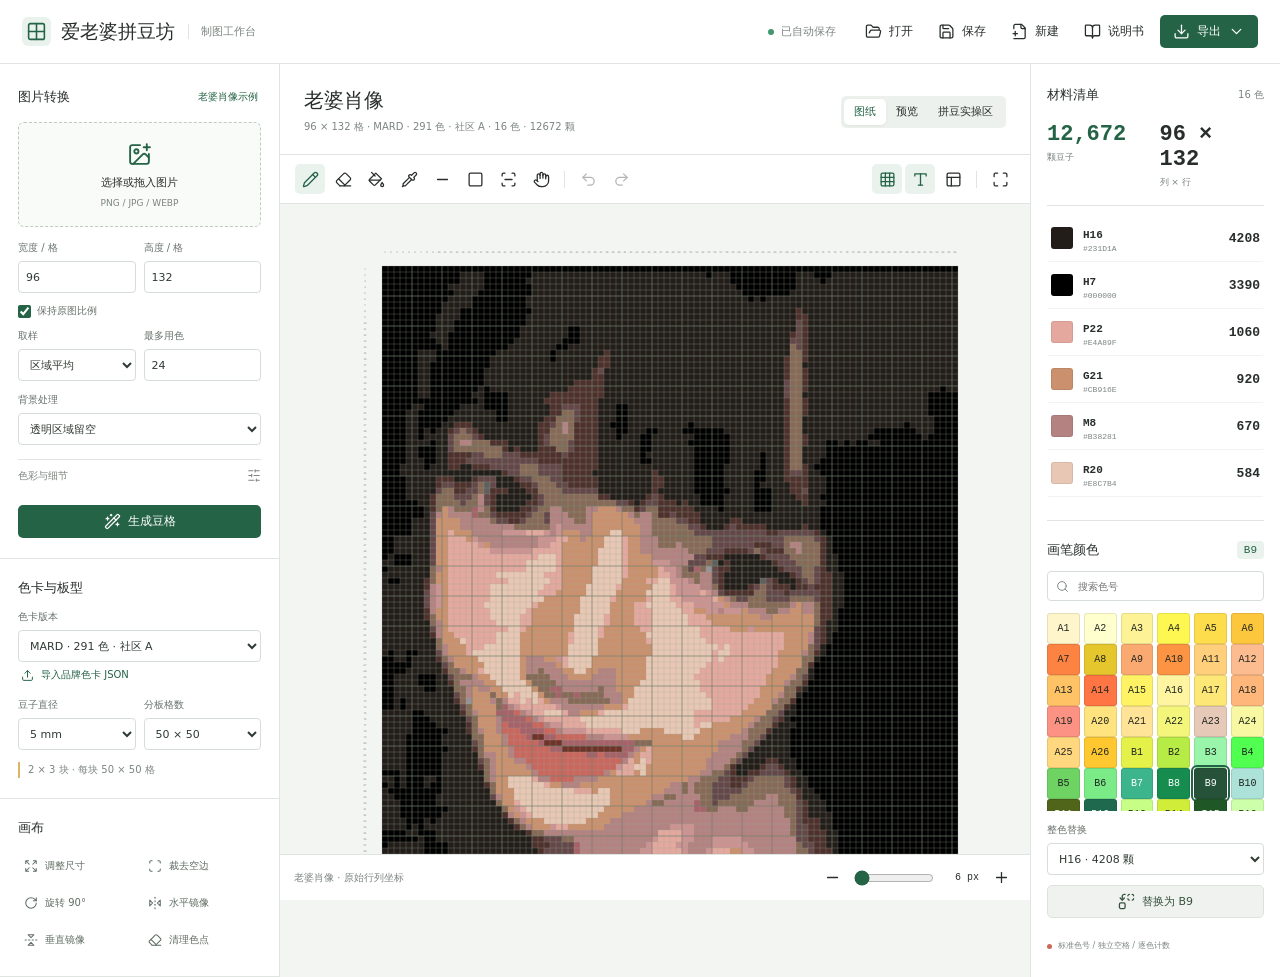
==== commit 2be33323: "爱老婆拼豆坊：新增拼豆实操区和肖像示例，更新说明书" ====
--- a/index.html
+++ b/index.html
@@ -2,23 +2,26 @@
 <html lang="zh-CN">
 <head>
   <meta charset="UTF-8"><meta name="viewport" content="width=device-width,initial-scale=1"><meta name="theme-color" content="#f3f5f3">
-  <title>拼豆工坊 · 制图与编辑</title><style>:root{font-family:"Microsoft YaHei",system-ui,sans-serif;color:#282e2b;background:#f3f5f3;font-synthesis:none;--ink:#282e2b;--muted:#7c857f;--line:#e0e5e1;--green:#246346;--green-soft:#e9f2ec;--coral:#ce6757;--yellow:#e1b356}
+  <title>爱老婆拼豆坊 · 制图与编辑</title><style>:root{font-family:"Microsoft YaHei",system-ui,sans-serif;color:#282e2b;background:#f3f5f3;font-synthesis:none;--ink:#282e2b;--muted:#7c857f;--line:#e0e5e1;--green:#246346;--green-soft:#e9f2ec;--coral:#ce6757;--yellow:#e1b356}
 .guide-link{display:inline-flex;align-items:center;justify-content:center;gap:7px;border-radius:5px;min-height:32px;color:inherit;text-decoration:none}.guide-link:hover{background:#eef1ee}.guide-link:focus-visible{outline:2px solid #3b9c70;outline-offset:2px}@media(max-width:640px){.header-actions .guide-link{width:29px;padding:0}.header-actions .guide-link span{display:none}}
 *{box-sizing:border-box;letter-spacing:0}body{margin:0}button,input,select{font:inherit}button{cursor:pointer;display:inline-flex;align-items:center;justify-content:center;gap:7px;border:0;border-radius:5px;min-height:32px;color:inherit;background:transparent}button:hover{background:#eef1ee}button:disabled{opacity:.35;cursor:default}button:focus-visible,input:focus-visible,select:focus-visible,summary:focus-visible{outline:2px solid #3b9c70;outline-offset:2px}svg{width:17px;height:17px;stroke-width:1.8;flex-shrink:0}input,select{min-width:0}h2,p{margin:0}h2{font-size:13px;font-weight:700}label{cursor:default}[hidden]{display:none!important}.topbar{height:64px;padding:0 22px;display:flex;align-items:center;gap:20px;background:#fff;border-bottom:1px solid var(--line);position:relative;z-index:10}.brand{display:flex;align-items:center;gap:10px;white-space:nowrap}.brand strong{font-size:19px}.brand-mark{width:29px;height:29px;display:grid;place-items:center;color:var(--green);background:var(--green-soft);border-radius:6px}.brand-mark svg{width:21px;height:21px}.edition{font-size:11px;color:var(--muted);border-left:1px solid var(--line);padding-left:12px;margin-left:3px}.save-state{font-size:11px;color:var(--muted);margin-left:auto;display:flex;gap:7px;align-items:center}.status-dot{width:6px;height:6px;border-radius:50%;background:#42976d}.header-actions{display:flex;gap:7px;align-items:center}.subtle{font-size:12px;padding:0 9px}.primary{background:var(--green);color:white;padding:8px 13px;font-size:12px;font-weight:600}.primary:hover{background:#194e35}.secondary{background:#eff2ef;color:#38523f;border:1px solid #dce3dd;padding:7px 10px;font-size:11px}.secondary:hover{background:#e5ece6}.full{width:100%}.menu-wrap{position:relative}.menu{position:absolute;right:0;top:41px;background:#fff;border:1px solid var(--line);box-shadow:0 10px 30px #15261a18;border-radius:6px;padding:5px;width:190px}.menu button{width:100%;justify-content:flex-start;font-size:12px;padding:9px}.menu svg{color:var(--green)}
 .workspace{display:grid;grid-template-columns:280px minmax(300px,1fr) 250px;min-height:calc(100vh - 64px);max-width:1920px;margin:auto}.settings-panel{background:#fff;border-right:1px solid var(--line)}.section{padding:20px 18px;border-bottom:1px solid var(--line)}.section h2{margin-bottom:13px}.section-title{display:flex;align-items:center;justify-content:space-between;gap:7px;margin-bottom:12px}.section-title h2{margin:0}.text-action{font-size:10px;color:var(--green);padding:0 3px;min-height:26px}.text-action svg{width:13px;height:13px}.dropzone{display:flex;flex-direction:column;align-items:center;justify-content:center;gap:8px;border:1px dashed #bacdbf;background:#f8fbf8;min-height:105px;border-radius:6px;text-align:center;cursor:pointer;margin-bottom:14px}.dropzone:hover,.dropzone.is-dragging{border-color:var(--green);background:var(--green-soft)}.dropzone input{display:none}.dropzone svg{width:25px;height:25px;color:var(--green)}.dropzone strong{font-size:11px;font-weight:500}.dropzone span{font-size:9px;color:var(--muted)}.source-preview{display:flex;align-items:center;gap:8px;margin-bottom:14px;padding:5px;border:1px solid var(--line);border-radius:5px}.source-preview img{width:39px;height:39px;object-fit:contain;background:#f0f2f0}.source-preview>div{min-width:0;flex:1}.source-preview strong{display:block;font-size:10px;overflow:hidden;text-overflow:ellipsis;white-space:nowrap}.source-preview span{display:block;font-size:9px;color:var(--muted);margin-top:4px}.source-preview .icon-button{width:24px}.field-grid{display:grid;gap:8px;margin-top:10px}.two{grid-template-columns:1fr 1fr}.field{display:flex;flex-direction:column;gap:6px;margin-top:12px;font-size:10px;color:#68726b}.field-grid .field{margin:0}.field input,.field select{height:32px;border:1px solid #d6ded7;border-radius:4px;padding:0 7px;background:#fff;color:#303b34;width:100%;font-size:11px}.check-row{display:flex;gap:6px;align-items:center;margin:11px 0;font-size:10px;color:#68726b}.check-row input{margin:0;accent-color:var(--green);width:13px;height:13px}.range-field{display:flex;flex-direction:column;gap:8px;margin-top:12px;color:#68726b;font-size:10px}.range-field>span{display:flex;justify-content:space-between}.range-field output{font-family:Consolas,monospace;color:var(--green)}input[type=range]{accent-color:var(--green);width:100%;height:12px;margin:0}.adjustments{margin:14px 0;font-size:10px;color:var(--muted)}.adjustments summary{cursor:pointer;display:flex;align-items:center;justify-content:space-between;padding:7px 0;border-top:1px solid var(--line)}.adjustments summary svg{width:14px}.board-info{font-size:10px;color:var(--muted);line-height:1.6;margin-top:12px;padding-left:8px;border-left:2px solid #dfb465}.command-grid{display:grid;grid-template-columns:1fr 1fr;gap:5px}.command-grid button{justify-content:flex-start;font-size:10px;color:#5f6d63;padding:6px}.command-grid svg{width:14px;height:14px}
 .stage-panel{min-width:0;display:flex;flex-direction:column;position:sticky;top:0;height:calc(100vh - 64px);padding:0;background:#f3f5f3}.stage-heading{min-height:90px;padding:22px 24px 17px;display:flex;align-items:center;justify-content:space-between;gap:10px;background:#fff}.stage-heading>div:first-child{min-width:0;flex:1}#patternTitle{font-size:20px;font-weight:700;width:100%;background:none;border:none;color:var(--ink);padding:0;outline:0;overflow:hidden;text-overflow:ellipsis}.stage-meta{font-size:10px;color:var(--muted);margin-top:7px;line-height:1.6}.segmented{display:flex;background:#edf1ed;padding:3px;border-radius:5px;flex-shrink:0}.segmented button{font-size:11px;min-height:26px;padding:4px 10px}.segmented .is-active{background:#fff;box-shadow:0 1px 3px #22312410;color:var(--green);font-weight:600}.toolbar{display:flex;justify-content:space-between;gap:8px;background:#fff;border-top:1px solid var(--line);border-bottom:1px solid var(--line);padding:9px 15px;flex-wrap:wrap}.tool-group,.view-controls{display:flex;align-items:center;gap:3px}.icon-button{height:30px;width:30px;min-height:30px;padding:0;flex-shrink:0}.icon-button.is-active{background:var(--green-soft);color:var(--green)}.divider{height:17px;width:1px;background:var(--line);margin:0 5px}.board-scroll{flex:1;min-height:250px;overflow:auto;position:relative;background-color:#f3f5f3;background-image:radial-gradient(#cfd8d0 .65px,transparent .65px);background-size:12px 12px;scrollbar-width:thin;scrollbar-color:#bdc7be transparent}.canvas-area{width:max-content;min-width:100%;min-height:100%;display:grid;place-items:center;padding:32px}#beadCanvas{display:block;touch-action:none;cursor:crosshair;background:none}.stage-footer{min-height:46px;background:#fff;border-top:1px solid var(--line);display:flex;justify-content:space-between;align-items:center;padding:7px 14px;gap:5px}#cursorInfo{font-size:10px;color:var(--muted)}.zoom-control{display:flex;align-items:center;gap:7px}.zoom-control input{width:80px}.zoom-control output{font-size:10px;font-family:Consolas,monospace;min-width:38px;text-align:right}.selection-bar{display:flex;align-items:center;justify-content:flex-end;gap:9px;padding:4px 14px;background:#edf5ef;font-size:10px;color:var(--green)}
 .materials-panel{background:#fff;border-left:1px solid var(--line);padding:22px 16px;min-width:0}.materials-heading{display:flex;justify-content:space-between;align-items:center}.materials-heading>span{font-size:10px;color:var(--muted)}.totals{display:grid;grid-template-columns:1fr 1fr;gap:8px;margin-top:18px;padding-bottom:16px;border-bottom:1px solid var(--line)}.totals strong{display:block;font-family:Consolas,monospace;font-size:22px;font-weight:600}.totals>div:first-child strong{color:var(--green)}.totals span{display:block;font-size:9px;color:var(--muted);margin-top:4px}.material-list{max-height:285px;overflow:auto;scrollbar-width:thin;margin-top:9px}.material-row{width:100%;display:grid;grid-template-columns:23px minmax(0,1fr) auto;justify-content:start;align-items:center;gap:9px;border-radius:3px;padding:8px 4px;min-height:40px;text-align:left;border-bottom:1px solid #f0f3f0}.material-row.is-active{background:#eaf2ed}.material-row .swatch{width:22px;height:22px;display:block;border-radius:3px;border:1px solid #00000013}.material-row strong{font-size:11px;font-family:Consolas,monospace}.material-row small{display:block;font-size:8px;color:var(--muted);margin-top:2px;font-family:Consolas,monospace}.material-row>span:last-child{font-size:13px;font-weight:600;font-family:Consolas,monospace}.palette-section{border-top:1px solid var(--line);padding-top:20px;margin-top:20px}.selected-color{font-size:11px;font-family:Consolas,monospace;background:var(--green-soft);color:var(--green);padding:3px 7px;border-radius:4px}.search-field{height:30px;display:flex;align-items:center;gap:7px;border:1px solid #d6ded7;border-radius:4px;padding:0 8px}.search-field svg{width:13px;height:13px;color:var(--muted)}.search-field input{border:0;outline:0;width:100%;background:none;font-size:10px}.palette-grid{display:grid;grid-template-columns:repeat(6,1fr);gap:4px;max-height:200px;overflow:auto;padding:2px;margin:10px -2px 0;scrollbar-width:thin}.palette-chip{aspect-ratio:1.05;min-height:27px;font:10px Consolas,monospace;border-radius:3px;border:1px solid #00000018;padding:0}.palette-chip.is-selected{outline:2px solid var(--green);outline-offset:1px}.palette-chip:hover{filter:brightness(1.1)}.palette-empty{grid-column:1/-1;color:var(--muted);font-size:10px;padding:10px}.palette-section .secondary{margin-top:10px}.reference-label{display:flex;gap:6px;align-items:center;margin-top:22px;font-size:8px;color:var(--muted);line-height:1.5}.reference-dot{width:5px;height:5px;background:var(--coral);border-radius:50%;flex-shrink:0}.toast{position:fixed;left:50%;bottom:24px;transform:translate(-50%,12px);opacity:0;pointer-events:none;transition:opacity .15s,transform .15s;background:#25372b;color:white;padding:11px 15px;border-radius:5px;max-width:min(500px,90vw);font-size:12px;z-index:100}.toast.is-visible{opacity:1;transform:translate(-50%,0)}.busy-overlay{position:fixed;inset:0;z-index:80;background:#ffffffc9;display:flex;flex-direction:column;align-items:center;justify-content:center;gap:15px}.busy-overlay strong{font-size:14px;color:var(--green)}.spinner{width:28px;height:28px;border-radius:50%;border:3px solid #d4e8d9;border-top-color:var(--green);animation:spin 1s linear infinite}@keyframes spin{to{transform:rotate(360deg)}}dialog{border:1px solid #dce3dc;border-radius:7px;background:white;padding:22px;max-width:calc(100vw - 28px);width:390px;color:var(--ink);box-shadow:0 12px 50px #0002}dialog::backdrop{background:#152b2270}.dialog-heading{display:flex;align-items:center;justify-content:space-between;gap:15px;margin-bottom:15px}.dialog-heading h2{font-size:16px}.dialog-actions{display:flex;justify-content:flex-end;align-items:center;gap:10px;margin-top:23px}#cropDialog{width:760px}.crop-area{background:#edf1ed;display:grid;place-items:center;padding:10px;overflow:hidden}#cropCanvas{max-width:100%;display:block;touch-action:none;cursor:crosshair}#cropSize{font-size:10px;color:var(--muted);margin-right:auto}
 .selection-bar{position:absolute;right:10px;top:153px;z-index:3;border:1px solid #bfd6c5;border-radius:4px;box-shadow:0 2px 6px #00000008}
+.stage-heading{flex-wrap:wrap}.stage-heading>div:first-child{flex-basis:180px}.practice-status{display:flex;align-items:center;gap:10px;flex-wrap:wrap;background:#edf5ef;border-top:1px solid var(--line);padding:10px 16px;font-size:12px;min-height:42px}.practice-status .swatch{width:22px;height:22px;border:1px solid #0002;border-radius:3px;flex-shrink:0}.practice-status strong{font-family:Consolas,monospace}.practice-status #practiceEmpty{color:#975342;font-size:11px}.practice-lock{margin-left:auto;display:flex;gap:5px;align-items:center;color:#68796c;font-size:10px}.practice-lock svg{width:13px;height:13px}.is-practicing #patternTitle{cursor:default}.is-practicing .dropzone{cursor:default;opacity:.5}.is-practicing [data-tool]:disabled{opacity:.25}.stage-footer #cursorInfo{min-width:0;overflow-wrap:anywhere}.stage-footer .zoom-control{flex-shrink:0}
+@media(max-width:640px){.topbar{height:auto;min-height:58px;flex-wrap:wrap;padding-top:9px;padding-bottom:9px}.brand strong{font-size:16px}.header-actions{flex-shrink:0;flex-wrap:wrap}.stage-heading>div:first-child{flex-basis:100%}.stage-heading .segmented{max-width:100%}.practice-status{padding:8px 12px;gap:8px}.practice-status #practiceEmpty{flex-basis:100%;order:1}.practice-lock{margin-left:auto}.stage-footer{flex-wrap:wrap}.stage-footer .zoom-control{margin-left:auto}}
 @media(min-width:1700px){.workspace{grid-template-columns:300px minmax(300px,1fr) 280px}.palette-grid{grid-template-columns:repeat(7,1fr)}}
 @media(max-width:1200px){.workspace{grid-template-columns:250px minmax(300px,1fr) 215px}.section{padding:16px 14px}.materials-panel{padding:20px 12px}.stage-heading{padding:20px 17px}.toolbar{padding:8px}.icon-button{width:27px}.palette-grid{grid-template-columns:repeat(5,1fr)}.edition{display:none}.zoom-control input{width:55px}}
 @media(max-width:960px){.workspace{grid-template-columns:240px minmax(0,1fr)}.materials-panel{grid-column:2;grid-row:2;border-top:1px solid var(--line);display:grid;grid-template-columns:1fr 1fr;gap:12px 24px}.stage-panel{grid-column:2;grid-row:1;position:static;height:650px}.settings-panel{grid-row:1/3}.palette-section{grid-column:2;grid-row:1/5;border:0;margin:0;padding:0}.material-list{max-height:180px}.totals{margin-top:0}.reference-label{margin:0}.save-state{display:none}}
 @media(max-width:640px){.topbar{height:58px;padding:0 12px;gap:8px}.brand{gap:7px}.brand strong{font-size:16px}.brand-mark{width:25px;height:25px}.header-actions{margin-left:auto;gap:3px}.header-actions .subtle{width:29px;padding:0}.header-actions .subtle span{display:none}.header-actions .primary{padding:7px 9px}.header-actions .primary svg:last-child{display:none}.workspace{display:flex;flex-direction:column}.stage-panel{order:0;width:100%;height:570px}.settings-panel{order:1;border-top:1px solid var(--line);border-right:0;display:grid;grid-template-columns:1fr;width:100%}.materials-panel{order:2;width:100%;grid-template-columns:1fr;border-left:0;padding:20px}.palette-section{grid-row:auto;grid-column:auto;border-top:1px solid var(--line);padding-top:16px;margin-top:6px}.palette-grid{grid-template-columns:repeat(9,1fr);max-height:210px}.stage-heading{min-height:77px;padding:16px}.stage-heading input{font-size:19px!important}.toolbar{gap:4px;padding:6px 9px}.tool-group{gap:2px}.view-controls{margin-left:auto}.icon-button{width:28px}.tool-group .divider{margin:0 2px}.canvas-area{padding:18px}.stage-footer{padding:6px 10px}.zoom-control input{width:55px}.section{padding:18px 20px}.materials-heading{margin-bottom:5px}.source-preview img{width:52px;height:52px}}
+@media(max-width:640px){.topbar{height:auto;min-height:58px;padding-top:9px;padding-bottom:9px}.stage-heading{align-content:flex-start}.stage-heading .segmented{width:100%}.stage-heading .segmented button{flex:1;padding:4px 8px}.stage-footer{flex-wrap:wrap}.stage-footer #cursorInfo{flex-basis:100%;font-size:9px}.stage-footer .zoom-control{margin-left:auto}}
 @media print{body{background:white}.topbar,.workspace,.toast,.busy-overlay,dialog{display:none!important}#printArea{display:block!important}#printArea img{display:block;width:100%;height:auto;break-after:page}.print-page{page-break-after:always;margin:0}@page{size:A4 landscape;margin:10mm}}
 </style>
 </head>
 <body>
   <header class="topbar">
-    <div class="brand"><span class="brand-mark"><i data-lucide="grid-2x2"></i></span><strong>拼豆工坊</strong><span class="edition">制图工作台</span></div>
+    <div class="brand"><span class="brand-mark"><i data-lucide="grid-2x2"></i></span><strong>爱老婆拼豆坊</strong><span class="edition">制图工作台</span></div>
     <span class="save-state" id="saveStatus"><span class="status-dot"></span>准备中</span>
     <div class="header-actions">
       <button id="openProject" class="subtle" title="打开工程"><i data-lucide="folder-open"></i><span>打开</span></button>
@@ -40,10 +43,10 @@
   <main class="workspace">
     <aside class="settings-panel">
       <section class="section">
-        <div class="section-title"><h2>图片转换</h2><button id="demoButton" class="text-action" title="载入原始芮小鸡逐格图纸">芮小鸡示例</button></div>
+        <div class="section-title"><h2>图片转换</h2><button id="demoButton" class="text-action" title="载入示例逐格图纸">示例图纸</button></div>
         <label class="dropzone" id="dropzone"><input id="imageInput" type="file" accept="image/png,image/jpeg,image/webp,image/gif,image/bmp"><i data-lucide="image-plus"></i><strong>选择或拖入图片</strong><span>PNG / JPG / WEBP</span></label>
         <div class="source-preview" id="sourcePreview" hidden><img id="sourceImage" alt="原图"><div><strong id="sourceName"></strong><span id="sourceSize"></span></div><button id="cropButton" class="icon-button" title="裁切原图"><i data-lucide="crop"></i></button><button id="removeSource" class="icon-button" title="移除原图"><i data-lucide="x"></i></button></div>
-        <div class="field-grid two"><label class="field"><span>宽度 / 格</span><input id="gridWidth" type="number" min="1" max="256" value="54"></label><label class="field"><span>高度 / 格</span><input id="gridHeight" type="number" min="1" max="256" value="24"></label></div>
+        <div class="field-grid two"><label class="field"><span>宽度 / 格</span><input id="gridWidth" type="number" min="1" max="256" value="1"></label><label class="field"><span>高度 / 格</span><input id="gridHeight" type="number" min="1" max="256" value="1"></label></div>
         <label class="check-row"><input id="keepRatio" type="checkbox" checked>保持原图比例</label>
         <div class="field-grid two"><label class="field"><span>取样</span><select id="sampling"><option value="smooth">区域平均</option><option value="pixel">像素保真</option></select></label><label class="field"><span>最多用色</span><input id="maxColors" type="number" min="1" max="291" value="24"></label></div>
         <label class="field"><span>背景处理</span><select id="backgroundMode"><option value="transparent">透明区域留空</option><option value="edge">去除边缘相近背景</option><option value="white">透明区域填白豆</option></select></label>
@@ -74,9 +77,10 @@
       </section>
     </aside>
     <section class="stage-panel">
-      <div class="stage-heading"><div><input id="patternTitle" value="芮小鸡" maxlength="80" aria-label="图纸名称"><div id="patternMeta" class="stage-meta"></div></div>
-        <div class="segmented" role="tablist" aria-label="画布视图"><button class="is-active" data-view="chart" role="tab" aria-selected="true">图纸</button><button data-view="preview" role="tab" aria-selected="false">预览</button></div>
+      <div class="stage-heading"><div><input id="patternTitle" value="示例图纸" maxlength="80" aria-label="图纸名称"><div id="patternMeta" class="stage-meta"></div></div>
+        <div class="segmented" role="tablist" aria-label="画布视图"><button class="is-active" data-view="chart" role="tab" aria-selected="true">图纸</button><button data-view="preview" role="tab" aria-selected="false">预览</button><button data-view="practice" role="tab" aria-selected="false">拼豆实操区</button></div>
       </div>
+      <div id="practiceStatus" class="practice-status" role="status" aria-live="polite" hidden><span id="practiceSwatch" class="swatch"></span><strong id="practiceCode"></strong><span id="practiceCount"></span><span id="practiceEmpty" hidden>图纸中没有这个色号</span><span class="practice-lock"><i data-lucide="lock-keyhole"></i>实操</span></div>
       <div class="toolbar">
         <div class="tool-group" role="toolbar" aria-label="编辑工具">
           <button class="icon-button is-active" data-tool="paint" title="画笔 (B)" aria-label="画笔"><i data-lucide="pencil"></i></button>
@@ -93,11 +97,11 @@
       </div>
       <div class="selection-bar" id="selectionBar" hidden><span id="selectionInfo"></span><button id="fillSelection" class="text-action">填色</button><button id="eraseSelection" class="text-action">清空</button><button id="clearSelection" class="icon-button" title="取消选区"><i data-lucide="x"></i></button></div>
       <div class="board-scroll" id="boardScroll"><div class="canvas-area" id="canvasArea"><canvas id="beadCanvas" aria-label="拼豆编辑画布"></canvas></div></div>
-      <div class="stage-footer"><span id="cursorInfo">芮小鸡原始图纸</span><div class="zoom-control"><button id="zoomOut" class="icon-button" title="缩小" aria-label="缩小"><i data-lucide="minus"></i></button><input id="zoomSlider" type="range" min="6" max="48" step="1" value="20" aria-label="网格大小"><output id="zoomValue">20 px</output><button id="zoomIn" class="icon-button" title="放大" aria-label="放大"><i data-lucide="plus"></i></button></div></div>
+      <div class="stage-footer"><span id="cursorInfo">原始行列坐标</span><div class="zoom-control"><button id="zoomOut" class="icon-button" title="缩小" aria-label="缩小"><i data-lucide="minus"></i></button><input id="zoomSlider" type="range" min="6" max="48" step="1" value="20" aria-label="网格大小"><output id="zoomValue">20 px</output><button id="zoomIn" class="icon-button" title="放大" aria-label="放大"><i data-lucide="plus"></i></button></div></div>
     </section>
     <aside class="materials-panel">
-      <div class="materials-heading"><h2>材料清单</h2><span id="colorCount">5 色</span></div>
-      <div class="totals"><div><strong id="beadTotal">836</strong><span>颗豆子</span></div><div><strong id="gridTotal">54 × 24</strong><span>列 × 行</span></div></div>
+      <div class="materials-heading"><h2>材料清单</h2><span id="colorCount">0 色</span></div>
+      <div class="totals"><div><strong id="beadTotal">0</strong><span>颗豆子</span></div><div><strong id="gridTotal">-</strong><span>列 × 行</span></div></div>
       <div class="material-list" id="materialList"></div>
       <section class="palette-section">
         <div class="section-title"><h2>画笔颜色</h2><span class="selected-color" id="selectedCode">B9</span></div>
@@ -111,7 +115,7 @@
   </main>
   <div id="toast" class="toast" role="status" aria-live="polite"></div>
   <div id="busyOverlay" class="busy-overlay" hidden><div class="spinner"></div><strong id="busyText">正在转换</strong></div>
-  <dialog id="newDialog"><form method="dialog"><div class="dialog-heading"><h2 id="newDialogTitle">新建图纸</h2><button class="icon-button" value="cancel" formnovalidate title="关闭"><i data-lucide="x"></i></button></div><div class="field-grid two"><label class="field"><span>宽度 / 格</span><input id="newWidth" type="number" min="1" max="256" required value="54"></label><label class="field"><span>高度 / 格</span><input id="newHeight" type="number" min="1" max="256" required value="24"></label></div><div class="dialog-actions"><button class="secondary" formnovalidate value="cancel">取消</button><button class="primary" id="confirmNew" value="ok">确定</button></div></form></dialog>
+  <dialog id="newDialog"><form method="dialog"><div class="dialog-heading"><h2 id="newDialogTitle">新建图纸</h2><button class="icon-button" value="cancel" formnovalidate title="关闭"><i data-lucide="x"></i></button></div><div class="field-grid two"><label class="field"><span>宽度 / 格</span><input id="newWidth" type="number" min="1" max="256" required value="1"></label><label class="field"><span>高度 / 格</span><input id="newHeight" type="number" min="1" max="256" required value="1"></label></div><div class="dialog-actions"><button class="secondary" formnovalidate value="cancel">取消</button><button class="primary" id="confirmNew" value="ok">确定</button></div></form></dialog>
   <dialog id="cropDialog"><div class="dialog-heading"><h2>裁切原图</h2><button id="closeCrop" class="icon-button" title="关闭"><i data-lucide="x"></i></button></div><div class="crop-area"><canvas id="cropCanvas"></canvas></div><div class="dialog-actions"><button id="resetCrop" class="secondary">恢复整图</button><span id="cropSize"></span><button id="applyCrop" class="primary">应用裁切</button></div></dialog>
   <div id="printArea" hidden></div>
   <input id="projectInput" type="file" accept=".json,application/json" hidden><input id="paletteInput" type="file" accept=".json,application/json" hidden>
@@ -3423,7 +3427,7 @@
    */
 function(t){t.__bidiEngine__=t.prototype.__bidiEngine__=function(t){var n,r,i,a,s,o,h,l=e,c=[[0,3,0,1,0,0,0],[0,3,0,1,2,2,0],[0,3,0,17,2,0,1],[0,3,5,5,4,1,0],[0,3,21,21,4,0,1],[0,3,5,5,4,2,0]],u=[[2,0,1,1,0,1,0],[2,0,1,1,0,2,0],[2,0,2,1,3,2,0],[2,0,2,33,3,1,1]],f={L:0,R:1,EN:2,AN:3,N:4,B:5,S:6},d={0:0,5:1,6:2,7:3,32:4,251:5,254:6,255:7},p=["(",")","(","<",">","<","[","]","[","{","}","{","«","»","«","‹","›","‹","⁅","⁆","⁅","⁽","⁾","⁽","₍","₎","₍","≤","≥","≤","〈","〉","〈","﹙","﹚","﹙","﹛","﹜","﹛","﹝","﹞","﹝","﹤","﹥","﹤"],g=new RegExp(/^([1-4|9]|1[0-9]|2[0-9]|3[0168]|4[04589]|5[012]|7[78]|159|16[0-9]|17[0-2]|21[569]|22[03489]|250)$/),m=!1,b=0;this.__bidiEngine__={};var v=function(t){var e=t.charCodeAt(),n=e>>8,r=d[n];return void 0!==r?l[256*r+(255&e)]:252===n||253===n?"AL":g.test(n)?"L":8===n?"R":"N"},w=function(t){for(var e,n=0;n<t.length;n++){if("L"===(e=v(t.charAt(n))))return!1;if("R"===e)return!0}return!1},y=function(t,e,s,o){var h,l,c,u,f=e[o];switch(f){case"L":case"R":case"LRE":case"RLE":case"LRO":case"RLO":case"PDF":m=!1;break;case"N":case"AN":break;case"EN":m&&(f="AN");break;case"AL":m=!0,f="R";break;case"WS":case"BN":f="N";break;case"CS":o<1||o+1>=e.length||"EN"!==(h=s[o-1])&&"AN"!==h||"EN"!==(l=e[o+1])&&"AN"!==l?f="N":m&&(l="AN"),f=l===h?l:"N";break;case"ES":f="EN"===(h=o>0?s[o-1]:"B")&&o+1<e.length&&"EN"===e[o+1]?"EN":"N";break;case"ET":if(o>0&&"EN"===s[o-1]){f="EN";break}if(m){f="N";break}for(c=o+1,u=e.length;c<u&&"ET"===e[c];)c++;f=c<u&&"EN"===e[c]?"EN":"N";break;case"NSM":if(i&&!a){for(u=e.length,c=o+1;c<u&&"NSM"===e[c];)c++;if(c<u){var d=t[o],p=d>=1425&&d<=2303||64286===d;if(h=e[c],p&&("R"===h||"AL"===h)){f="R";break}}}f=o<1||"B"===(h=e[o-1])?"N":s[o-1];break;case"B":m=!1,n=!0,f=b;break;case"S":r=!0,f="N"}return f},_=function(t,e,n){var r=t.split("");return n&&x(r,n,{hiLevel:b}),r.reverse(),e&&e.reverse(),r.join("")},x=function(t,e,i){var a,s,o,h,l,d=-1,p=t.length,g=0,w=[],_=b?u:c,x=[];for(m=!1,n=!1,r=!1,s=0;s<p;s++)x[s]=v(t[s]);for(o=0;o<p;o++){if(l=g,w[o]=y(t,x,w,o),a=240&(g=_[l][f[w[o]]]),g&=15,e[o]=h=_[g][5],a>0)if(16===a){for(s=d;s<o;s++)e[s]=1;d=-1}else d=-1;if(_[g][6])-1===d&&(d=o);else if(d>-1){for(s=d;s<o;s++)e[s]=h;d=-1}"B"===x[o]&&(e[o]=0),i.hiLevel|=h}r&&function(t,e,n){for(var r=0;r<n;r++)if("S"===t[r]){e[r]=b;for(var i=r-1;i>=0&&"WS"===t[i];i--)e[i]=b}}(x,e,p)},A=function(t,e,r,i,a){if(!(a.hiLevel<t)){if(1===t&&1===b&&!n)return e.reverse(),void(r&&r.reverse());for(var s,o,h,l,c=e.length,u=0;u<c;){if(i[u]>=t){for(h=u+1;h<c&&i[h]>=t;)h++;for(l=u,o=h-1;l<o;l++,o--)s=e[l],e[l]=e[o],e[o]=s,r&&(s=r[l],r[l]=r[o],r[o]=s);u=h}u++}}},L=function(t,e,n){var r=t.split(""),i={hiLevel:b};return n||(n=[]),x(r,n,i),function(t,e,n){if(0!==n.hiLevel&&h)for(var r,i=0;i<t.length;i++)1===e[i]&&(r=p.indexOf(t[i]))>=0&&(t[i]=p[r+1])}(r,n,i),A(2,r,e,n,i),A(1,r,e,n,i),r.join("")};return this.__bidiEngine__.doBidiReorder=function(t,e,n){if(function(t,e){if(e)for(var n=0;n<t.length;n++)e[n]=n;void 0===a&&(a=w(t)),void 0===o&&(o=w(t))}(t,e),i||!s||o)if(i&&s&&a^o)b=a?1:0,t=_(t,e,n);else if(!i&&s&&o)b=a?1:0,t=L(t,e,n),t=_(t,e);else if(!i||a||s||o){if(i&&!s&&a^o)t=_(t,e),a?(b=0,t=L(t,e,n)):(b=1,t=L(t,e,n),t=_(t,e));else if(i&&a&&!s&&o)b=1,t=L(t,e,n),t=_(t,e);else if(!i&&!s&&a^o){var r=h;a?(b=1,t=L(t,e,n),b=0,h=!1,t=L(t,e,n),h=r):(b=0,t=L(t,e,n),t=_(t,e),b=1,h=!1,t=L(t,e,n),h=r,t=_(t,e))}}else b=0,t=L(t,e,n);else b=a?1:0,t=L(t,e,n);return t},this.__bidiEngine__.setOptions=function(t){t&&(i=t.isInputVisual,s=t.isOutputVisual,a=t.isInputRtl,o=t.isOutputRtl,h=t.isSymmetricSwapping)},this.__bidiEngine__.setOptions(t),this.__bidiEngine__};var e=["BN","BN","BN","BN","BN","BN","BN","BN","BN","S","B","S","WS","B","BN","BN","BN","BN","BN","BN","BN","BN","BN","BN","BN","BN","BN","BN","B","B","B","S","WS","N","N","ET","ET","ET","N","N","N","N","N","ES","CS","ES","CS","CS","EN","EN","EN","EN","EN","EN","EN","EN","EN","EN","CS","N","N","N","N","N","N","L","L","L","L","L","L","L","L","L","L","L","L","L","L","L","L","L","L","L","L","L","L","L","L","L","L","N","N","N","N","N","N","L","L","L","L","L","L","L","L","L","L","L","L","L","L","L","L","L","L","L","L","L","L","L","L","L","L","N","N","N","N","BN","BN","BN","BN","BN","BN","B","BN","BN","BN","BN","BN","BN","BN","BN","BN","BN","BN","BN","BN","BN","BN","BN","BN","BN","BN","BN","BN","BN","BN","BN","BN","BN","CS","N","ET","ET","ET","ET","N","N","N","N","L","N","N","BN","N","N","ET","ET","EN","EN","N","L","N","N","N","EN","L","N","N","N","N","N","L","L","L","L","L","L","L","L","L","L","L","L","L","L","L","L","L","L","L","L","L","L","L","N","L","L","L","L","L","L","L","L","L","L","L","L","L","L","L","L","L","L","L","L","L","L","L","L","L","L","L","L","L","L","L","N","L","L","L","L","L","L","L","L","L","L","L","L","L","L","L","L","L","L","L","L","L","L","L","L","L","L","L","L","L","L","L","L","L","L","L","L","L","L","L","L","L","L","L","L","L","L","L","L","L","L","L","L","L","L","L","L","N","L","L","L","L","L","L","L","L","L","L","L","L","L","L","L","L","L","L","L","L","L","L","L","L","L","L","L","L","L","L","L","L","L","L","L","L","L","L","N","N","L","L","L","L","L","L","L","N","L","L","L","L","L","L","L","L","L","L","L","L","L","L","L","L","L","L","L","L","L","L","L","L","L","L","L","L","L","L","L","L","L","L","L","L","L","L","L","N","L","N","N","N","N","N","ET","N","NSM","NSM","NSM","NSM","NSM","NSM","NSM","NSM","NSM","NSM","NSM","NSM","NSM","NSM","NSM","NSM","NSM","NSM","NSM","NSM","NSM","NSM","NSM","NSM","NSM","NSM","NSM","NSM","NSM","NSM","NSM","NSM","NSM","NSM","NSM","NSM","NSM","NSM","NSM","NSM","NSM","NSM","NSM","NSM","NSM","R","NSM","R","NSM","NSM","R","NSM","NSM","R","NSM","N","N","N","N","N","N","N","N","R","R","R","R","R","R","R","R","R","R","R","R","R","R","R","R","R","R","R","R","R","R","R","R","R","R","R","N","N","N","N","N","R","R","R","R","R","N","N","N","N","N","N","N","N","N","N","N","AN","AN","AN","AN","AN","AN","N","N","AL","ET","ET","AL","CS","AL","N","N","NSM","NSM","NSM","NSM","NSM","NSM","NSM","NSM","NSM","NSM","NSM","AL","AL","N","AL","AL","AL","AL","AL","AL","AL","AL","AL","AL","AL","AL","AL","AL","AL","AL","AL","AL","AL","AL","AL","AL","AL","AL","AL","AL","AL","AL","AL","AL","AL","AL","AL","AL","AL","AL","AL","AL","AL","AL","AL","AL","AL","AL","AL","NSM","NSM","NSM","NSM","NSM","NSM","NSM","NSM","NSM","NSM","NSM","NSM","NSM","NSM","NSM","NSM","NSM","NSM","NSM","NSM","NSM","AN","AN","AN","AN","AN","AN","AN","AN","AN","AN","ET","AN","AN","AL","AL","AL","NSM","AL","AL","AL","AL","AL","AL","AL","AL","AL","AL","AL","AL","AL","AL","AL","AL","AL","AL","AL","AL","AL","AL","AL","AL","AL","AL","AL","AL","AL","AL","AL","AL","AL","AL","AL","AL","AL","AL","AL","AL","AL","AL","AL","AL","AL","AL","AL","AL","AL","AL","AL","AL","AL","AL","AL","AL","AL","AL","AL","AL","AL","AL","AL","AL","AL","AL","AL","AL","AL","AL","AL","AL","AL","AL","AL","AL","AL","AL","AL","AL","AL","AL","AL","AL","AL","AL","AL","AL","AL","AL","AL","AL","AL","AL","AL","AL","AL","AL","AL","AL","AL","NSM","NSM","NSM","NSM","NSM","NSM","NSM","AN","N","NSM","NSM","NSM","NSM","NSM","NSM","AL","AL","NSM","NSM","N","NSM","NSM","NSM","NSM","AL","AL","EN","EN","EN","EN","EN","EN","EN","EN","EN","EN","AL","AL","AL","AL","AL","AL","AL","AL","AL","AL","AL","AL","AL","AL","AL","AL","AL","AL","AL","AL","N","AL","AL","NSM","AL","AL","AL","AL","AL","AL","AL","AL","AL","AL","AL","AL","AL","AL","AL","AL","AL","AL","AL","AL","AL","AL","AL","AL","AL","AL","AL","AL","AL","AL","NSM","NSM","NSM","NSM","NSM","NSM","NSM","NSM","NSM","NSM","NSM","NSM","NSM","NSM","NSM","NSM","NSM","NSM","NSM","NSM","NSM","NSM","NSM","NSM","NSM","NSM","NSM","N","N","AL","AL","AL","AL","AL","AL","AL","AL","AL","AL","AL","AL","AL","AL","AL","AL","AL","AL","AL","AL","AL","AL","AL","AL","AL","AL","AL","AL","AL","AL","AL","AL","AL","AL","AL","AL","AL","AL","AL","AL","AL","AL","AL","AL","AL","AL","AL","AL","AL","AL","AL","AL","AL","AL","AL","AL","AL","AL","AL","AL","AL","AL","AL","AL","AL","AL","AL","AL","AL","AL","AL","AL","AL","AL","AL","AL","AL","AL","AL","AL","AL","AL","AL","AL","AL","AL","AL","AL","AL","NSM","NSM","NSM","NSM","NSM","NSM","NSM","NSM","NSM","NSM","NSM","AL","N","N","N","N","N","N","N","N","N","N","N","N","N","N","R","R","R","R","R","R","R","R","R","R","R","R","R","R","R","R","R","R","R","R","R","R","R","R","R","R","R","R","R","R","R","R","R","R","R","R","R","R","R","R","R","R","R","NSM","NSM","NSM","NSM","NSM","NSM","NSM","NSM","NSM","R","R","N","N","N","N","R","N","N","N","N","N","WS","WS","WS","WS","WS","WS","WS","WS","WS","WS","WS","BN","BN","BN","L","R","N","N","N","N","N","N","N","N","N","N","N","N","N","N","N","N","N","N","N","N","N","N","N","N","WS","B","LRE","RLE","PDF","LRO","RLO","CS","ET","ET","ET","ET","ET","N","N","N","N","N","N","N","N","N","N","N","N","N","N","N","CS","N","N","N","N","N","N","N","N","N","N","N","N","N","N","N","N","N","N","N","N","N","N","N","N","N","N","WS","BN","BN","BN","BN","BN","N","LRI","RLI","FSI","PDI","BN","BN","BN","BN","BN","BN","EN","L","N","N","EN","EN","EN","EN","EN","EN","ES","ES","N","N","N","L","EN","EN","EN","EN","EN","EN","EN","EN","EN","EN","ES","ES","N","N","N","N","L","L","L","L","L","L","L","L","L","L","L","L","L","N","N","N","ET","ET","ET","ET","ET","ET","ET","ET","ET","ET","ET","ET","ET","ET","ET","ET","ET","ET","ET","ET","ET","ET","ET","ET","ET","ET","ET","ET","ET","ET","ET","N","N","N","N","N","N","N","N","N","N","N","N","N","N","N","N","N","NSM","NSM","NSM","NSM","NSM","NSM","NSM","NSM","NSM","NSM","NSM","NSM","NSM","NSM","NSM","NSM","NSM","NSM","NSM","NSM","NSM","NSM","NSM","NSM","NSM","NSM","NSM","NSM","NSM","NSM","NSM","NSM","NSM","N","N","N","N","N","N","N","N","N","N","N","N","N","N","N","L","L","L","L","L","L","L","N","N","N","N","N","N","N","N","N","N","N","N","L","L","L","L","L","N","N","N","N","N","R","NSM","R","R","R","R","R","R","R","R","R","R","ES","R","R","R","R","R","R","R","R","R","R","R","R","R","N","R","R","R","R","R","N","R","N","R","R","N","R","R","N","R","R","R","R","R","R","R","R","R","R","AL","AL","AL","AL","AL","AL","AL","AL","AL","AL","AL","AL","AL","AL","AL","AL","AL","AL","AL","AL","AL","AL","AL","AL","AL","AL","AL","AL","AL","AL","AL","AL","AL","AL","AL","AL","AL","AL","AL","AL","AL","AL","AL","AL","AL","AL","AL","AL","AL","AL","AL","AL","AL","AL","AL","AL","AL","AL","AL","AL","AL","AL","AL","AL","AL","AL","AL","AL","AL","AL","AL","AL","AL","AL","AL","AL","AL","AL","AL","AL","AL","AL","AL","AL","AL","AL","AL","AL","AL","AL","AL","AL","AL","AL","AL","AL","AL","AL","AL","AL","AL","AL","AL","AL","AL","AL","AL","AL","AL","AL","AL","AL","AL","AL","N","N","N","N","N","N","N","N","N","N","N","N","N","N","N","N","N","AL","AL","AL","AL","AL","AL","AL","AL","AL","AL","AL","AL","AL","AL","AL","AL","AL","AL","AL","AL","AL","AL","AL","AL","AL","AL","AL","AL","AL","AL","AL","AL","AL","AL","AL","AL","AL","AL","AL","AL","AL","AL","AL","AL","AL","NSM","NSM","NSM","NSM","NSM","NSM","NSM","NSM","NSM","NSM","NSM","NSM","NSM","NSM","NSM","NSM","N","N","N","N","N","N","N","N","N","N","N","N","N","N","N","N","NSM","NSM","NSM","NSM","NSM","NSM","NSM","NSM","NSM","NSM","NSM","NSM","NSM","NSM","NSM","NSM","N","N","N","N","N","N","N","N","N","N","N","N","N","N","N","N","N","N","N","N","N","N","N","N","N","N","N","N","N","N","N","N","CS","N","CS","N","N","CS","N","N","N","N","N","N","N","N","N","ET","N","N","ES","ES","N","N","N","N","N","ET","ET","N","N","N","N","N","AL","AL","AL","AL","AL","N","AL","AL","AL","AL","AL","AL","AL","AL","AL","AL","AL","AL","AL","AL","AL","AL","AL","AL","AL","AL","AL","AL","AL","AL","AL","AL","AL","AL","AL","AL","AL","AL","AL","AL","AL","AL","AL","AL","AL","AL","AL","AL","AL","AL","AL","AL","AL","AL","AL","AL","AL","AL","AL","AL","AL","AL","AL","AL","AL","AL","AL","AL","AL","AL","AL","AL","AL","AL","AL","AL","AL","AL","AL","AL","AL","AL","AL","AL","AL","AL","AL","AL","AL","AL","AL","AL","AL","AL","AL","AL","AL","AL","AL","AL","AL","AL","AL","AL","AL","AL","AL","AL","AL","AL","AL","AL","AL","AL","AL","AL","AL","AL","AL","AL","AL","AL","AL","AL","AL","AL","AL","AL","AL","AL","AL","AL","AL","AL","AL","AL","AL","AL","AL","AL","AL","N","N","BN","N","N","N","ET","ET","ET","N","N","N","N","N","ES","CS","ES","CS","CS","EN","EN","EN","EN","EN","EN","EN","EN","EN","EN","CS","N","N","N","N","N","N","L","L","L","L","L","L","L","L","L","L","L","L","L","L","L","L","L","L","L","L","L","L","L","L","L","L","N","N","N","N","N","N","L","L","L","L","L","L","L","L","L","L","L","L","L","L","L","L","L","L","L","L","L","L","L","L","L","L","N","N","N","N","N","N","N","N","N","N","N","L","L","L","L","L","L","L","L","L","L","L","L","L","L","L","L","L","L","L","L","L","L","L","L","L","L","L","L","L","L","L","L","L","L","L","L","L","L","L","L","L","L","L","L","L","L","L","L","L","L","L","L","L","L","L","L","L","L","L","L","L","L","L","L","L","L","L","L","L","L","L","L","L","L","L","L","L","L","L","L","L","L","L","L","L","L","L","L","L","N","N","N","L","L","L","L","L","L","N","N","L","L","L","L","L","L","N","N","L","L","L","L","L","L","N","N","L","L","L","N","N","N","ET","ET","N","N","N","ET","ET","N","N","N","N","N","N","N","N","N","N","N","N","N","N","N","N","N","N","N","N","N","N","N","N","N"],n=new t.__bidiEngine__({isInputVisual:!0});t.API.events.push(["postProcessText",function(t){var e=t.text;t.x,t.y;var r=t.options||{};t.mutex,r.lang;var i=[];if(r.isInputVisual="boolean"!=typeof r.isInputVisual||r.isInputVisual,n.setOptions(r),"[object Array]"===Object.prototype.toString.call(e)){var a=0;for(i=[],a=0;a<e.length;a+=1)"[object Array]"===Object.prototype.toString.call(e[a])?i.push([n.doBidiReorder(e[a][0]),e[a][1],e[a][2]]):i.push([n.doBidiReorder(e[a])]);t.text=i}else t.text=n.doBidiReorder(e);n.setOptions({isInputVisual:!0})}])}(R),R.API.TTFFont=function(){function t(t){var e;if(this.rawData=t,e=this.contents=new Ba(t),this.contents.pos=4,"ttcf"===e.readString(4))throw new Error("TTCF not supported.");e.pos=0,this.parse(),this.subset=new ts(this),this.registerTTF()}return t.open=function(e){return new t(e)},t.prototype.parse=function(){return this.directory=new Ma(this.contents),this.head=new qa(this),this.name=new Ga(this),this.cmap=new za(this),this.toUnicode={},this.hhea=new Ua(this),this.maxp=new Ya(this),this.hmtx=new Za(this),this.post=new Wa(this),this.os2=new Ha(this),this.loca=new Qa(this),this.glyf=new Xa(this),this.ascender=this.os2.exists&&this.os2.ascender||this.hhea.ascender,this.decender=this.os2.exists&&this.os2.decender||this.hhea.decender,this.lineGap=this.os2.exists&&this.os2.lineGap||this.hhea.lineGap,this.bbox=[this.head.xMin,this.head.yMin,this.head.xMax,this.head.yMax]},t.prototype.registerTTF=function(){var t,e,n,r,i;if(this.scaleFactor=1e3/this.head.unitsPerEm,this.bbox=function(){var e,n,r,i;for(i=[],e=0,n=(r=this.bbox).length;e<n;e++)t=r[e],i.push(Math.round(t*this.scaleFactor));return i}.call(this),this.stemV=0,this.post.exists?(n=255&(r=this.post.italic_angle),32768&(e=r>>16)&&(e=-(1+(65535^e))),this.italicAngle=+(e+"."+n)):this.italicAngle=0,this.ascender=Math.round(this.ascender*this.scaleFactor),this.decender=Math.round(this.decender*this.scaleFactor),this.lineGap=Math.round(this.lineGap*this.scaleFactor),this.capHeight=this.os2.exists&&this.os2.capHeight||this.ascender,this.xHeight=this.os2.exists&&this.os2.xHeight||0,this.familyClass=(this.os2.exists&&this.os2.familyClass||0)>>8,this.isSerif=1===(i=this.familyClass)||2===i||3===i||4===i||5===i||7===i,this.isScript=10===this.familyClass,this.flags=0,this.post.isFixedPitch&&(this.flags|=1),this.isSerif&&(this.flags|=2),this.isScript&&(this.flags|=8),0!==this.italicAngle&&(this.flags|=64),this.flags|=32,!this.cmap.unicode)throw new Error("No unicode cmap for font")},t.prototype.characterToGlyph=function(t){var e;return(null!=(e=this.cmap.unicode)?e.codeMap[t]:void 0)||0},t.prototype.widthOfGlyph=function(t){var e;return e=1e3/this.head.unitsPerEm,this.hmtx.forGlyph(t).advance*e},t.prototype.widthOfString=function(t,e,n){var r,i,a,s;for(a=0,i=0,s=(t=""+t).length;0<=s?i<s:i>s;i=0<=s?++i:--i)r=t.charCodeAt(i),a+=this.widthOfGlyph(this.characterToGlyph(r))+n*(1e3/e)||0;return a*(e/1e3)},t.prototype.lineHeight=function(t,e){var n;return null==e&&(e=!1),n=e?this.lineGap:0,(this.ascender+n-this.decender)/1e3*t},t}();var Oa,Ba=function(){function t(t){this.data=null!=t?t:[],this.pos=0,this.length=this.data.length}return t.prototype.readByte=function(){return this.data[this.pos++]},t.prototype.writeByte=function(t){return this.data[this.pos++]=t},t.prototype.readUInt32=function(){return 16777216*this.readByte()+(this.readByte()<<16)+(this.readByte()<<8)+this.readByte()},t.prototype.writeUInt32=function(t){return this.writeByte(t>>>24&255),this.writeByte(t>>16&255),this.writeByte(t>>8&255),this.writeByte(255&t)},t.prototype.readInt32=function(){var t;return(t=this.readUInt32())>=2147483648?t-4294967296:t},t.prototype.writeInt32=function(t){return t<0&&(t+=4294967296),this.writeUInt32(t)},t.prototype.readUInt16=function(){return this.readByte()<<8|this.readByte()},t.prototype.writeUInt16=function(t){return this.writeByte(t>>8&255),this.writeByte(255&t)},t.prototype.readInt16=function(){var t;return(t=this.readUInt16())>=32768?t-65536:t},t.prototype.writeInt16=function(t){return t<0&&(t+=65536),this.writeUInt16(t)},t.prototype.readString=function(t){var e,n;for(n=[],e=0;0<=t?e<t:e>t;e=0<=t?++e:--e)n[e]=String.fromCharCode(this.readByte());return n.join("")},t.prototype.writeString=function(t){var e,n,r;for(r=[],e=0,n=t.length;0<=n?e<n:e>n;e=0<=n?++e:--e)r.push(this.writeByte(t.charCodeAt(e)));return r},t.prototype.readShort=function(){return this.readInt16()},t.prototype.writeShort=function(t){return this.writeInt16(t)},t.prototype.readLongLong=function(){var t,e,n,r,i,a,s,o;return t=this.readByte(),e=this.readByte(),n=this.readByte(),r=this.readByte(),i=this.readByte(),a=this.readByte(),s=this.readByte(),o=this.readByte(),128&t?-1*(72057594037927940*(255^t)+281474976710656*(255^e)+1099511627776*(255^n)+4294967296*(255^r)+16777216*(255^i)+65536*(255^a)+256*(255^s)+(255^o)+1):72057594037927940*t+281474976710656*e+1099511627776*n+4294967296*r+16777216*i+65536*a+256*s+o},t.prototype.writeLongLong=function(t){var e,n;return e=Math.floor(t/4294967296),n=4294967295&t,this.writeByte(e>>24&255),this.writeByte(e>>16&255),this.writeByte(e>>8&255),this.writeByte(255&e),this.writeByte(n>>24&255),this.writeByte(n>>16&255),this.writeByte(n>>8&255),this.writeByte(255&n)},t.prototype.readInt=function(){return this.readInt32()},t.prototype.writeInt=function(t){return this.writeInt32(t)},t.prototype.read=function(t){var e,n;for(e=[],n=0;0<=t?n<t:n>t;n=0<=t?++n:--n)e.push(this.readByte());return e},t.prototype.write=function(t){var e,n,r,i;for(i=[],n=0,r=t.length;n<r;n++)e=t[n],i.push(this.writeByte(e));return i},t}(),Ma=function(){var t;function e(t){var e,n,r;for(this.scalarType=t.readInt(),this.tableCount=t.readShort(),this.searchRange=t.readShort(),this.entrySelector=t.readShort(),this.rangeShift=t.readShort(),this.tables={},n=0,r=this.tableCount;0<=r?n<r:n>r;n=0<=r?++n:--n)e={tag:t.readString(4),checksum:t.readInt(),offset:t.readInt(),length:t.readInt()},this.tables[e.tag]=e}return e.prototype.encode=function(e){var n,r,i,a,s,o,h,l,c,u,f,d,p;for(p in f=Object.keys(e).length,o=Math.log(2),c=16*Math.floor(Math.log(f)/o),a=Math.floor(c/o),l=16*f-c,(r=new Ba).writeInt(this.scalarType),r.writeShort(f),r.writeShort(c),r.writeShort(a),r.writeShort(l),i=16*f,h=r.pos+i,s=null,d=[],e)for(u=e[p],r.writeString(p),r.writeInt(t(u)),r.writeInt(h),r.writeInt(u.length),d=d.concat(u),"head"===p&&(s=h),h+=u.length;h%4;)d.push(0),h++;return r.write(d),n=2981146554-t(r.data),r.pos=s+8,r.writeUInt32(n),r.data},t=function(t){var e,n,r,i;for(t=Ja.call(t);t.length%4;)t.push(0);for(r=new Ba(t),n=0,e=0,i=t.length;e<i;e=e+=4)n+=r.readUInt32();return 4294967295&n},e}(),Ra={}.hasOwnProperty,Ta=function(t,e){for(var n in e)Ra.call(e,n)&&(t[n]=e[n]);function r(){this.constructor=t}return r.prototype=e.prototype,t.prototype=new r,t.__super__=e.prototype,t},qa=function(t){function e(){return e.__super__.constructor.apply(this,arguments)}return Ta(e,t),e.prototype.tag="head",e.prototype.parse=function(t){return t.pos=this.offset,this.version=t.readInt(),this.revision=t.readInt(),this.checkSumAdjustment=t.readInt(),this.magicNumber=t.readInt(),this.flags=t.readShort(),this.unitsPerEm=t.readShort(),this.created=t.readLongLong(),this.modified=t.readLongLong(),this.xMin=t.readShort(),this.yMin=t.readShort(),this.xMax=t.readShort(),this.yMax=t.readShort(),this.macStyle=t.readShort(),this.lowestRecPPEM=t.readShort(),this.fontDirectionHint=t.readShort(),this.indexToLocFormat=t.readShort(),this.glyphDataFormat=t.readShort()},e.prototype.encode=function(t){var e;return(e=new Ba).writeInt(this.version),e.writeInt(this.revision),e.writeInt(this.checkSumAdjustment),e.writeInt(this.magicNumber),e.writeShort(this.flags),e.writeShort(this.unitsPerEm),e.writeLongLong(this.created),e.writeLongLong(this.modified),e.writeShort(this.xMin),e.writeShort(this.yMin),e.writeShort(this.xMax),e.writeShort(this.yMax),e.writeShort(this.macStyle),e.writeShort(this.lowestRecPPEM),e.writeShort(this.fontDirectionHint),e.writeShort(t),e.writeShort(this.glyphDataFormat),e.data},e}(Oa=function(){function t(t){var e;this.file=t,e=this.file.directory.tables[this.tag],this.exists=!!e,e&&(this.offset=e.offset,this.length=e.length,this.parse(this.file.contents))}return t.prototype.parse=function(){},t.prototype.encode=function(){},t.prototype.raw=function(){return this.exists?(this.file.contents.pos=this.offset,this.file.contents.read(this.length)):null},t}()),Da=function(){function t(t,e){var n,r,i,a,s,o,h,l,c,u,f,d,p,g,m,b,v;switch(this.platformID=t.readUInt16(),this.encodingID=t.readShort(),this.offset=e+t.readInt(),c=t.pos,t.pos=this.offset,this.format=t.readUInt16(),this.length=t.readUInt16(),this.language=t.readUInt16(),this.isUnicode=3===this.platformID&&1===this.encodingID&&4===this.format||0===this.platformID&&4===this.format,this.codeMap={},this.format){case 0:for(o=0;o<256;++o)this.codeMap[o]=t.readByte();break;case 4:for(f=t.readUInt16(),u=f/2,t.pos+=6,i=function(){var e,n;for(n=[],o=e=0;0<=u?e<u:e>u;o=0<=u?++e:--e)n.push(t.readUInt16());return n}(),t.pos+=2,p=function(){var e,n;for(n=[],o=e=0;0<=u?e<u:e>u;o=0<=u?++e:--e)n.push(t.readUInt16());return n}(),h=function(){var e,n;for(n=[],o=e=0;0<=u?e<u:e>u;o=0<=u?++e:--e)n.push(t.readUInt16());return n}(),l=function(){var e,n;for(n=[],o=e=0;0<=u?e<u:e>u;o=0<=u?++e:--e)n.push(t.readUInt16());return n}(),r=(this.length-t.pos+this.offset)/2,s=function(){var e,n;for(n=[],o=e=0;0<=r?e<r:e>r;o=0<=r?++e:--e)n.push(t.readUInt16());return n}(),o=m=0,v=i.length;m<v;o=++m)for(g=i[o],n=b=d=p[o];d<=g?b<=g:b>=g;n=d<=g?++b:--b)0===l[o]?a=n+h[o]:0!==(a=s[l[o]/2+(n-d)-(u-o)]||0)&&(a+=h[o]),this.codeMap[n]=65535&a}t.pos=c}return t.encode=function(t,e){var n,r,i,a,s,o,h,l,c,u,f,d,p,g,m,b,v,w,y,_,x,A,L,N,S,k,P,F,I,C,j,E,O,B,M,R,T,q,D,z,U,H,W,V,G,Y;switch(F=new Ba,a=Object.keys(t).sort(function(t,e){return t-e}),e){case"macroman":for(p=0,g=function(){var t=[];for(d=0;d<256;++d)t.push(0);return t}(),b={0:0},i={},I=0,O=a.length;I<O;I++)null==b[W=t[r=a[I]]]&&(b[W]=++p),i[r]={old:t[r],new:b[t[r]]},g[r]=b[t[r]];return F.writeUInt16(1),F.writeUInt16(0),F.writeUInt32(12),F.writeUInt16(0),F.writeUInt16(262),F.writeUInt16(0),F.write(g),{charMap:i,subtable:F.data,maxGlyphID:p+1};case"unicode":for(k=[],c=[],v=0,b={},n={},m=h=null,C=0,B=a.length;C<B;C++)null==b[y=t[r=a[C]]]&&(b[y]=++v),n[r]={old:y,new:b[y]},s=b[y]-r,null!=m&&s===h||(m&&c.push(m),k.push(r),h=s),m=r;for(m&&c.push(m),c.push(65535),k.push(65535),N=2*(L=k.length),A=2*Math.pow(Math.log(L)/Math.LN2,2),u=Math.log(A/2)/Math.LN2,x=2*L-A,o=[],_=[],f=[],d=j=0,M=k.length;j<M;d=++j){if(S=k[d],l=c[d],65535===S){o.push(0),_.push(0);break}if(S-(P=n[S].new)>=32768)for(o.push(0),_.push(2*(f.length+L-d)),r=E=S;S<=l?E<=l:E>=l;r=S<=l?++E:--E)f.push(n[r].new);else o.push(P-S),_.push(0)}for(F.writeUInt16(3),F.writeUInt16(1),F.writeUInt32(12),F.writeUInt16(4),F.writeUInt16(16+8*L+2*f.length),F.writeUInt16(0),F.writeUInt16(N),F.writeUInt16(A),F.writeUInt16(u),F.writeUInt16(x),U=0,R=c.length;U<R;U++)r=c[U],F.writeUInt16(r);for(F.writeUInt16(0),H=0,T=k.length;H<T;H++)r=k[H],F.writeUInt16(r);for(V=0,q=o.length;V<q;V++)s=o[V],F.writeUInt16(s);for(G=0,D=_.length;G<D;G++)w=_[G],F.writeUInt16(w);for(Y=0,z=f.length;Y<z;Y++)p=f[Y],F.writeUInt16(p);return{charMap:n,subtable:F.data,maxGlyphID:v+1}}},t}(),za=function(t){function e(){return e.__super__.constructor.apply(this,arguments)}return Ta(e,t),e.prototype.tag="cmap",e.prototype.parse=function(t){var e,n,r;for(t.pos=this.offset,this.version=t.readUInt16(),r=t.readUInt16(),this.tables=[],this.unicode=null,n=0;0<=r?n<r:n>r;n=0<=r?++n:--n)e=new Da(t,this.offset),this.tables.push(e),e.isUnicode&&null==this.unicode&&(this.unicode=e);return!0},e.encode=function(t,e){var n,r;return null==e&&(e="macroman"),n=Da.encode(t,e),(r=new Ba).writeUInt16(0),r.writeUInt16(1),n.table=r.data.concat(n.subtable),n},e}(Oa),Ua=function(t){function e(){return e.__super__.constructor.apply(this,arguments)}return Ta(e,t),e.prototype.tag="hhea",e.prototype.parse=function(t){return t.pos=this.offset,this.version=t.readInt(),this.ascender=t.readShort(),this.decender=t.readShort(),this.lineGap=t.readShort(),this.advanceWidthMax=t.readShort(),this.minLeftSideBearing=t.readShort(),this.minRightSideBearing=t.readShort(),this.xMaxExtent=t.readShort(),this.caretSlopeRise=t.readShort(),this.caretSlopeRun=t.readShort(),this.caretOffset=t.readShort(),t.pos+=8,this.metricDataFormat=t.readShort(),this.numberOfMetrics=t.readUInt16()},e}(Oa),Ha=function(t){function e(){return e.__super__.constructor.apply(this,arguments)}return Ta(e,t),e.prototype.tag="OS/2",e.prototype.parse=function(t){if(t.pos=this.offset,this.version=t.readUInt16(),this.averageCharWidth=t.readShort(),this.weightClass=t.readUInt16(),this.widthClass=t.readUInt16(),this.type=t.readShort(),this.ySubscriptXSize=t.readShort(),this.ySubscriptYSize=t.readShort(),this.ySubscriptXOffset=t.readShort(),this.ySubscriptYOffset=t.readShort(),this.ySuperscriptXSize=t.readShort(),this.ySuperscriptYSize=t.readShort(),this.ySuperscriptXOffset=t.readShort(),this.ySuperscriptYOffset=t.readShort(),this.yStrikeoutSize=t.readShort(),this.yStrikeoutPosition=t.readShort(),this.familyClass=t.readShort(),this.panose=function(){var e,n;for(n=[],e=0;e<10;++e)n.push(t.readByte());return n}(),this.charRange=function(){var e,n;for(n=[],e=0;e<4;++e)n.push(t.readInt());return n}(),this.vendorID=t.readString(4),this.selection=t.readShort(),this.firstCharIndex=t.readShort(),this.lastCharIndex=t.readShort(),this.version>0&&(this.ascent=t.readShort(),this.descent=t.readShort(),this.lineGap=t.readShort(),this.winAscent=t.readShort(),this.winDescent=t.readShort(),this.codePageRange=function(){var e,n;for(n=[],e=0;e<2;e=++e)n.push(t.readInt());return n}(),this.version>1))return this.xHeight=t.readShort(),this.capHeight=t.readShort(),this.defaultChar=t.readShort(),this.breakChar=t.readShort(),this.maxContext=t.readShort()},e}(Oa),Wa=function(t){function e(){return e.__super__.constructor.apply(this,arguments)}return Ta(e,t),e.prototype.tag="post",e.prototype.parse=function(t){var e,n,r;switch(t.pos=this.offset,this.format=t.readInt(),this.italicAngle=t.readInt(),this.underlinePosition=t.readShort(),this.underlineThickness=t.readShort(),this.isFixedPitch=t.readInt(),this.minMemType42=t.readInt(),this.maxMemType42=t.readInt(),this.minMemType1=t.readInt(),this.maxMemType1=t.readInt(),this.format){case 65536:case 196608:break;case 131072:var i;for(n=t.readUInt16(),this.glyphNameIndex=[],i=0;0<=n?i<n:i>n;i=0<=n?++i:--i)this.glyphNameIndex.push(t.readUInt16());for(this.names=[],r=[];t.pos<this.offset+this.length;)e=t.readByte(),r.push(this.names.push(t.readString(e)));return r;case 151552:return n=t.readUInt16(),this.offsets=t.read(n);case 262144:return this.map=function(){var e,n,r;for(r=[],i=e=0,n=this.file.maxp.numGlyphs;0<=n?e<n:e>n;i=0<=n?++e:--e)r.push(t.readUInt32());return r}.call(this)}},e}(Oa),Va=function(t,e){this.raw=t,this.length=t.length,this.platformID=e.platformID,this.encodingID=e.encodingID,this.languageID=e.languageID},Ga=function(t){function e(){return e.__super__.constructor.apply(this,arguments)}return Ta(e,t),e.prototype.tag="name",e.prototype.parse=function(t){var e,n,r,i,a,s,o,h,l,c,u;for(t.pos=this.offset,t.readShort(),e=t.readShort(),s=t.readShort(),n=[],i=0;0<=e?i<e:i>e;i=0<=e?++i:--i)n.push({platformID:t.readShort(),encodingID:t.readShort(),languageID:t.readShort(),nameID:t.readShort(),length:t.readShort(),offset:this.offset+s+t.readShort()});for(o={},i=l=0,c=n.length;l<c;i=++l)r=n[i],t.pos=r.offset,h=t.readString(r.length),a=new Va(h,r),null==o[u=r.nameID]&&(o[u]=[]),o[r.nameID].push(a);this.strings=o,this.copyright=o[0],this.fontFamily=o[1],this.fontSubfamily=o[2],this.uniqueSubfamily=o[3],this.fontName=o[4],this.version=o[5];try{this.postscriptName=o[6][0].raw.replace(/[\x00-\x19\x80-\xff]/g,"")}catch(es){this.postscriptName=o[4][0].raw.replace(/[\x00-\x19\x80-\xff]/g,"")}return this.trademark=o[7],this.manufacturer=o[8],this.designer=o[9],this.description=o[10],this.vendorUrl=o[11],this.designerUrl=o[12],this.license=o[13],this.licenseUrl=o[14],this.preferredFamily=o[15],this.preferredSubfamily=o[17],this.compatibleFull=o[18],this.sampleText=o[19]},e}(Oa),Ya=function(t){function e(){return e.__super__.constructor.apply(this,arguments)}return Ta(e,t),e.prototype.tag="maxp",e.prototype.parse=function(t){return t.pos=this.offset,this.version=t.readInt(),this.numGlyphs=t.readUInt16(),this.maxPoints=t.readUInt16(),this.maxContours=t.readUInt16(),this.maxCompositePoints=t.readUInt16(),this.maxComponentContours=t.readUInt16(),this.maxZones=t.readUInt16(),this.maxTwilightPoints=t.readUInt16(),this.maxStorage=t.readUInt16(),this.maxFunctionDefs=t.readUInt16(),this.maxInstructionDefs=t.readUInt16(),this.maxStackElements=t.readUInt16(),this.maxSizeOfInstructions=t.readUInt16(),this.maxComponentElements=t.readUInt16(),this.maxComponentDepth=t.readUInt16()},e}(Oa),Za=function(t){function e(){return e.__super__.constructor.apply(this,arguments)}return Ta(e,t),e.prototype.tag="hmtx",e.prototype.parse=function(t){var e,n,r,i,a,s,o;for(t.pos=this.offset,this.metrics=[],e=0,s=this.file.hhea.numberOfMetrics;0<=s?e<s:e>s;e=0<=s?++e:--e)this.metrics.push({advance:t.readUInt16(),lsb:t.readInt16()});for(r=this.file.maxp.numGlyphs-this.file.hhea.numberOfMetrics,this.leftSideBearings=function(){var n,i;for(i=[],e=n=0;0<=r?n<r:n>r;e=0<=r?++n:--n)i.push(t.readInt16());return i}(),this.widths=function(){var t,e,n,r;for(r=[],t=0,e=(n=this.metrics).length;t<e;t++)i=n[t],r.push(i.advance);return r}.call(this),n=this.widths[this.widths.length-1],o=[],e=a=0;0<=r?a<r:a>r;e=0<=r?++a:--a)o.push(this.widths.push(n));return o},e.prototype.forGlyph=function(t){return t in this.metrics?this.metrics[t]:{advance:this.metrics[this.metrics.length-1].advance,lsb:this.leftSideBearings[t-this.metrics.length]}},e}(Oa),Ja=[].slice,Xa=function(t){function e(){return e.__super__.constructor.apply(this,arguments)}return Ta(e,t),e.prototype.tag="glyf",e.prototype.parse=function(){return this.cache={}},e.prototype.glyphFor=function(t){var e,n,r,i,a,s,o,h,l,c;return t in this.cache?this.cache[t]:(i=this.file.loca,e=this.file.contents,n=i.indexOf(t),0===(r=i.lengthOf(t))?this.cache[t]=null:(e.pos=this.offset+n,a=(s=new Ba(e.read(r))).readShort(),h=s.readShort(),c=s.readShort(),o=s.readShort(),l=s.readShort(),this.cache[t]=-1===a?new $a(s,h,c,o,l):new Ka(s,a,h,c,o,l),this.cache[t]))},e.prototype.encode=function(t,e,n){var r,i,a,s,o;for(a=[],i=[],s=0,o=e.length;s<o;s++)r=t[e[s]],i.push(a.length),r&&(a=a.concat(r.encode(n)));return i.push(a.length),{table:a,offsets:i}},e}(Oa),Ka=function(){function t(t,e,n,r,i,a){this.raw=t,this.numberOfContours=e,this.xMin=n,this.yMin=r,this.xMax=i,this.yMax=a,this.compound=!1}return t.prototype.encode=function(){return this.raw.data},t}(),$a=function(){function t(t,e,n,r,i){var a,s;for(this.raw=t,this.xMin=e,this.yMin=n,this.xMax=r,this.yMax=i,this.compound=!0,this.glyphIDs=[],this.glyphOffsets=[],a=this.raw;s=a.readShort(),this.glyphOffsets.push(a.pos),this.glyphIDs.push(a.readUInt16()),32&s;)a.pos+=1&s?4:2,128&s?a.pos+=8:64&s?a.pos+=4:8&s&&(a.pos+=2)}return t.prototype.encode=function(){var t,e,n;for(e=new Ba(Ja.call(this.raw.data)),t=0,n=this.glyphIDs.length;t<n;++t)e.pos=this.glyphOffsets[t];return e.data},t}(),Qa=function(t){function e(){return e.__super__.constructor.apply(this,arguments)}return Ta(e,t),e.prototype.tag="loca",e.prototype.parse=function(t){var e,n;return t.pos=this.offset,e=this.file.head.indexToLocFormat,this.offsets=0===e?function(){var e,r;for(r=[],n=0,e=this.length;n<e;n+=2)r.push(2*t.readUInt16());return r}.call(this):function(){var e,r;for(r=[],n=0,e=this.length;n<e;n+=4)r.push(t.readUInt32());return r}.call(this)},e.prototype.indexOf=function(t){return this.offsets[t]},e.prototype.lengthOf=function(t){return this.offsets[t+1]-this.offsets[t]},e.prototype.encode=function(t,e){for(var n=new Uint32Array(this.offsets.length),r=0,i=0,a=0;a<n.length;++a)if(n[a]=r,i<e.length&&e[i]==a){++i,n[a]=r;var s=this.offsets[a],o=this.offsets[a+1]-s;o>0&&(r+=o)}for(var h=new Array(4*n.length),l=0;l<n.length;++l)h[4*l+3]=255&n[l],h[4*l+2]=(65280&n[l])>>8,h[4*l+1]=(16711680&n[l])>>16,h[4*l]=(4278190080&n[l])>>24;return h},e}(Oa),ts=function(){function t(t){this.font=t,this.subset={},this.unicodes={},this.next=33}return t.prototype.generateCmap=function(){var t,e,n,r,i;for(e in r=this.font.cmap.tables[0].codeMap,t={},i=this.subset)n=i[e],t[e]=r[n];return t},t.prototype.glyphsFor=function(t){var e,n,r,i,a,s,o;for(r={},a=0,s=t.length;a<s;a++)r[i=t[a]]=this.font.glyf.glyphFor(i);for(i in e=[],r)(null!=(n=r[i])?n.compound:void 0)&&e.push.apply(e,n.glyphIDs);if(e.length>0)for(i in o=this.glyphsFor(e))n=o[i],r[i]=n;return r},t.prototype.encode=function(t,e){var n,r,i,a,s,o,h,l,c,u,f,d,p,g,m;for(r in n=za.encode(this.generateCmap(),"unicode"),a=this.glyphsFor(t),f={0:0},m=n.charMap)f[(o=m[r]).old]=o.new;for(d in u=n.maxGlyphID,a)d in f||(f[d]=u++);return l=function(t){var e,n;for(e in n={},t)n[t[e]]=e;return n}(f),c=Object.keys(l).sort(function(t,e){return t-e}),p=function(){var t,e,n;for(n=[],t=0,e=c.length;t<e;t++)s=c[t],n.push(l[s]);return n}(),i=this.font.glyf.encode(a,p,f),h=this.font.loca.encode(i.offsets,p),g={cmap:this.font.cmap.raw(),glyf:i.table,loca:h,hmtx:this.font.hmtx.raw(),hhea:this.font.hhea.raw(),maxp:this.font.maxp.raw(),post:this.font.post.raw(),name:this.font.name.raw(),head:this.font.head.encode(e)},this.font.os2.exists&&(g["OS/2"]=this.font.os2.raw()),this.font.directory.encode(g)},t}();R.API.PDFObject=function(){var t;function e(){}return t=function(t,e){return(Array(e+1).join("0")+t).slice(-e)},e.convert=function(n){var r,i,a,s;if(Array.isArray(n))return"["+function(){var t,i,a;for(a=[],t=0,i=n.length;t<i;t++)r=n[t],a.push(e.convert(r));return a}().join(" ")+"]";if("string"==typeof n)return"/"+n;if(null!=n?n.isString:void 0)return"("+n+")";if(n instanceof Date)return"(D:"+t(n.getUTCFullYear(),4)+t(n.getUTCMonth(),2)+t(n.getUTCDate(),2)+t(n.getUTCHours(),2)+t(n.getUTCMinutes(),2)+t(n.getUTCSeconds(),2)+"Z)";if("[object Object]"==={}.toString.call(n)){for(i in a=["<<"],n)s=n[i],a.push("/"+i+" "+e.convert(s));return a.push(">>"),a.join("\n")}return""+n},e}(),t.AcroForm=Nt,t.AcroFormAppearance=At,t.AcroFormButton=mt,t.AcroFormCheckBox=yt,t.AcroFormChoiceField=ft,t.AcroFormComboBox=pt,t.AcroFormEditBox=gt,t.AcroFormListBox=dt,t.AcroFormPasswordField=xt,t.AcroFormPushButton=bt,t.AcroFormRadioButton=vt,t.AcroFormTextField=_t,t.GState=E,t.ShadingPattern=B,t.TilingPattern=M,t.default=R,t.jsPDF=R,Object.defineProperty(t,"__esModule",{value:!0})});
 //# sourceMappingURL=jspdf.umd.min.js.map
-</script><script>window.BEAD_DATA={"palettes":{"a315":{"palette_id":"mard-community-291-a31521424","brand":"MARD","retrieved_date":"2026-10-08","count":291,"colors":[{"code":"A1","hex":"#FFF5CB","rgb":[255,245,203],"family":"A"},{"code":"A2","hex":"#FFFFCD","rgb":[255,255,205],"family":"A"},{"code":"A3","hex":"#FEF296","rgb":[254,242,150],"family":"A"},{"code":"A4","hex":"#FEF751","rgb":[254,247,81],"family":"A"},{"code":"A5","hex":"#FEDD4D","rgb":[254,221,77],"family":"A"},{"code":"A6","hex":"#FCC73C","rgb":[252,199,60],"family":"A"},{"code":"A7","hex":"#FD8342","rgb":[253,131,66],"family":"A"},{"code":"A8","hex":"#E6C62D","rgb":[230,198,45],"family":"A"},{"code":"A9","hex":"#FAAA71","rgb":[250,170,113],"family":"A"},{"code":"A10","hex":"#FD9443","rgb":[253,148,67],"family":"A"},{"code":"A11","hex":"#FFCF7B","rgb":[255,207,123],"family":"A"},{"code":"A12","hex":"#FDBC90","rgb":[253,188,144],"family":"A"},{"code":"A13","hex":"#FFC366","rgb":[255,195,102],"family":"A"},{"code":"A14","hex":"#FF7544","rgb":[255,117,68],"family":"A"},{"code":"A15","hex":"#FFF365","rgb":[255,243,101],"family":"A"},{"code":"A16","hex":"#FFF49F","rgb":[255,244,159],"family":"A"},{"code":"A17","hex":"#FDE776","rgb":[253,231,118],"family":"A"},{"code":"A18","hex":"#FEB67A","rgb":[254,182,122],"family":"A"},{"code":"A19","hex":"#FB9283","rgb":[251,146,131],"family":"A"},{"code":"A20","hex":"#FEE37F","rgb":[254,227,127],"family":"A"},{"code":"A21","hex":"#FFE396","rgb":[255,227,150],"family":"A"},{"code":"A22","hex":"#F4F67B","rgb":[244,246,123],"family":"A"},{"code":"A23","hex":"#E6C9B7","rgb":[230,201,183],"family":"A"},{"code":"A24","hex":"#F7F8A1","rgb":[247,248,161],"family":"A"},{"code":"A25","hex":"#FFD77E","rgb":[255,215,126],"family":"A"},{"code":"A26","hex":"#FFC830","rgb":[255,200,48],"family":"A"},{"code":"B1","hex":"#E4F149","rgb":[228,241,73],"family":"B"},{"code":"B2","hex":"#B7EB45","rgb":[183,235,69],"family":"B"},{"code":"B3","hex":"#98F5A9","rgb":[152,245,169],"family":"B"},{"code":"B4","hex":"#51FF50","rgb":[81,255,80],"family":"B"},{"code":"B5","hex":"#6FD364","rgb":[111,211,100],"family":"B"},{"code":"B6","hex":"#7AEB87","rgb":[122,235,135],"family":"B"},{"code":"B7","hex":"#3CB48C","rgb":[60,180,140],"family":"B"},{"code":"B8","hex":"#168C4F","rgb":[22,140,79],"family":"B"},{"code":"B9","hex":"#27523A","rgb":[39,82,58],"family":"B"},{"code":"B10","hex":"#ACE2D8","rgb":[172,226,216],"family":"B"},{"code":"B11","hex":"#50641A","rgb":[80,100,26],"family":"B"},{"code":"B12","hex":"#1F6A4E","rgb":[31,106,78],"family":"B"},{"code":"B13","hex":"#C7FF86","rgb":[199,255,134],"family":"B"},{"code":"B14","hex":"#D0EE39","rgb":[208,238,57],"family":"B"},{"code":"B15","hex":"#205727","rgb":[32,87,39],"family":"B"},{"code":"B16","hex":"#CDFFAA","rgb":[205,255,170],"family":"B"},{"code":"B17","hex":"#B5C230","rgb":[181,194,48],"family":"B"},{"code":"B18","hex":"#E4F854","rgb":[228,248,84],"family":"B"},{"code":"B19","hex":"#01D0A1","rgb":[1,208,161],"family":"B"},{"code":"B20","hex":"#CAFFD7","rgb":[202,255,215],"family":"B"},{"code":"B21","hex":"#147C74","rgb":[20,124,116],"family":"B"},{"code":"B22","hex":"#0D5349","rgb":[13,83,73],"family":"B"},{"code":"B23","hex":"#31451C","rgb":[49,69,28],"family":"B"},{"code":"B24","hex":"#E5FB9F","rgb":[229,251,159],"family":"B"},{"code":"B25","hex":"#5C9083","rgb":[92,144,131],"family":"B"},{"code":"B26","hex":"#A9A54D","rgb":[169,165,77],"family":"B"},{"code":"B27","hex":"#CCE1AF","rgb":[204,225,175],"family":"B"},{"code":"B28","hex":"#9EE588","rgb":[158,229,136],"family":"B"},{"code":"B29","hex":"#C5E352","rgb":[197,227,82],"family":"B"},{"code":"B30","hex":"#E3FDB2","rgb":[227,253,178],"family":"B"},{"code":"B31","hex":"#B0E792","rgb":[176,231,146],"family":"B"},{"code":"B32","hex":"#92AD60","rgb":[146,173,96],"family":"B"},{"code":"C1","hex":"#E1FEE2","rgb":[225,254,226],"family":"C"},{"code":"C2","hex":"#BAF6ED","rgb":[186,246,237],"family":"C"},{"code":"C3","hex":"#A8E1FB","rgb":[168,225,251],"family":"C"},{"code":"C4","hex":"#85D2FF","rgb":[133,210,255],"family":"C"},{"code":"C5","hex":"#23BAE4","rgb":[35,186,228],"family":"C"},{"code":"C6","hex":"#78BCF7","rgb":[120,188,247],"family":"C"},{"code":"C7","hex":"#3C8AEB","rgb":[60,138,235],"family":"C"},{"code":"C8","hex":"#1A5EC4","rgb":[26,94,196],"family":"C"},{"code":"C9","hex":"#2F26CD","rgb":[47,38,205],"family":"C"},{"code":"C10","hex":"#30D9ED","rgb":[48,217,237],"family":"C"},{"code":"C11","hex":"#01C5D0","rgb":[1,197,208],"family":"C"},{"code":"C12","hex":"#1A3758","rgb":[26,55,88],"family":"C"},{"code":"C13","hex":"#B5D7FF","rgb":[181,215,255],"family":"C"},{"code":"C14","hex":"#E1FFFA","rgb":[225,255,250],"family":"C"},{"code":"C15","hex":"#01CAD2","rgb":[1,202,210],"family":"C"},{"code":"C16","hex":"#09548E","rgb":[9,84,142],"family":"C"},{"code":"C17","hex":"#7CE7F5","rgb":[124,231,245],"family":"C"},{"code":"C18","hex":"#264259","rgb":[38,66,89],"family":"C"},{"code":"C19","hex":"#259B8A","rgb":[37,155,138],"family":"C"},{"code":"C20","hex":"#167CC0","rgb":[22,124,192],"family":"C"},{"code":"C21","hex":"#DEEEFD","rgb":[222,238,253],"family":"C"},{"code":"C22","hex":"#7FC0D3","rgb":[127,192,211],"family":"C"},{"code":"C23","hex":"#C7E2FE","rgb":[199,226,254],"family":"C"},{"code":"C24","hex":"#7CC4FF","rgb":[124,196,255],"family":"C"},{"code":"C25","hex":"#A9E4E5","rgb":[169,228,229],"family":"C"},{"code":"C26","hex":"#3CAED7","rgb":[60,174,215],"family":"C"},{"code":"C27","hex":"#D3DFFB","rgb":[211,223,251],"family":"C"},{"code":"C28","hex":"#BBD0ED","rgb":[187,208,237],"family":"C"},{"code":"C29","hex":"#34488E","rgb":[52,72,142],"family":"C"},{"code":"D1","hex":"#B9CFFF","rgb":[185,207,255],"family":"D"},{"code":"D2","hex":"#9CA6DB","rgb":[156,166,219],"family":"D"},{"code":"D3","hex":"#214EB1","rgb":[33,78,177],"family":"D"},{"code":"D4","hex":"#2E4771","rgb":[46,71,113],"family":"D"},{"code":"D5","hex":"#C66FB8","rgb":[198,111,184],"family":"D"},{"code":"D6","hex":"#AB76E5","rgb":[171,118,229],"family":"D"},{"code":"D7","hex":"#7F4DC7","rgb":[127,77,199],"family":"D"},{"code":"D8","hex":"#E2CCFF","rgb":[226,204,255],"family":"D"},{"code":"D9","hex":"#C8BEFD","rgb":[200,190,253],"family":"D"},{"code":"D10","hex":"#351D50","rgb":[53,29,80],"family":"D"},{"code":"D11","hex":"#BFC2FF","rgb":[191,194,255],"family":"D"},{"code":"D12","hex":"#DAB0E5","rgb":[218,176,229],"family":"D"},{"code":"D13","hex":"#C64DAF","rgb":[198,77,175],"family":"D"},{"code":"D14","hex":"#9735B3","rgb":[151,53,179],"family":"D"},{"code":"D15","hex":"#47297E","rgb":[71,41,126],"family":"D"},{"code":"D16","hex":"#E3E3FF","rgb":[227,227,255],"family":"D"},{"code":"D17","hex":"#C90AFD","rgb":[201,10,253],"family":"D"},{"code":"D18","hex":"#B77BD6","rgb":[183,123,214],"family":"D"},{"code":"D19","hex":"#E8CCFA","rgb":[232,204,250],"family":"D"},{"code":"D20","hex":"#A63AEA","rgb":[166,58,234],"family":"D"},{"code":"D21","hex":"#8A349B","rgb":[138,52,155],"family":"D"},{"code":"D22","hex":"#595193","rgb":[89,81,147],"family":"D"},{"code":"D23","hex":"#F0E8FC","rgb":[240,232,252],"family":"D"},{"code":"D24","hex":"#7F78EA","rgb":[127,120,234],"family":"D"},{"code":"D25","hex":"#423C00","rgb":[66,60,0],"family":"D"},{"code":"D26","hex":"#DFC2F7","rgb":[223,194,247],"family":"D"},{"code":"E1","hex":"#FFD1CC","rgb":[255,209,204],"family":"E"},{"code":"E2","hex":"#FFCAE9","rgb":[255,202,233],"family":"E"},{"code":"E3","hex":"#FB8EC5","rgb":[251,142,197],"family":"E"},{"code":"E4","hex":"#EE79AC","rgb":[238,121,172],"family":"E"},{"code":"E5","hex":"#F553A5","rgb":[245,83,165],"family":"E"},{"code":"E6","hex":"#FD2F80","rgb":[253,47,128],"family":"E"},{"code":"E7","hex":"#A2186B","rgb":[162,24,107],"family":"E"},{"code":"E8","hex":"#FFDBE7","rgb":[255,219,231],"family":"E"},{"code":"E9","hex":"#EA8CD9","rgb":[234,140,217],"family":"E"},{"code":"E10","hex":"#BF3974","rgb":[191,57,116],"family":"E"},{"code":"E11","hex":"#FDE7E3","rgb":[253,231,227],"family":"E"},{"code":"E12","hex":"#FDAFDE","rgb":[253,175,222],"family":"E"},{"code":"E13","hex":"#A71284","rgb":[167,18,132],"family":"E"},{"code":"E14","hex":"#FDD3BF","rgb":[253,211,191],"family":"E"},{"code":"E15","hex":"#F2D1D8","rgb":[242,209,216],"family":"E"},{"code":"E16","hex":"#FFF3EC","rgb":[255,243,236],"family":"E"},{"code":"E17","hex":"#FBE9F6","rgb":[251,233,246],"family":"E"},{"code":"E18","hex":"#FDD1E9","rgb":[253,209,233],"family":"E"},{"code":"E19","hex":"#F5D3F3","rgb":[245,211,243],"family":"E"},{"code":"E20","hex":"#F3D7EA","rgb":[243,215,234],"family":"E"},{"code":"E21","hex":"#D6B3B8","rgb":[214,179,184],"family":"E"},{"code":"E22","hex":"#C785AF","rgb":[199,133,175],"family":"E"},{"code":"E23","hex":"#9F89A3","rgb":[159,137,163],"family":"E"},{"code":"E24","hex":"#E1BCE8","rgb":[225,188,232],"family":"E"},{"code":"F1","hex":"#FDA199","rgb":[253,161,153],"family":"F"},{"code":"F2","hex":"#FA6A61","rgb":[250,106,97],"family":"F"},{"code":"F3","hex":"#EC4A5A","rgb":[236,74,90],"family":"F"},{"code":"F4","hex":"#FF452C","rgb":[255,69,44],"family":"F"},{"code":"F5","hex":"#F10702","rgb":[241,7,2],"family":"F"},{"code":"F6","hex":"#B53710","rgb":[181,55,16],"family":"F"},{"code":"F7","hex":"#811430","rgb":[129,20,48],"family":"F"},{"code":"F8","hex":"#BC0830","rgb":[188,8,48],"family":"F"},{"code":"F9","hex":"#E67088","rgb":[230,112,136],"family":"F"},{"code":"F10","hex":"#8D410B","rgb":[141,65,11],"family":"F"},{"code":"F11","hex":"#6F3329","rgb":[111,51,41],"family":"F"},{"code":"F12","hex":"#F8425D","rgb":[248,66,93],"family":"F"},{"code":"F13","hex":"#D14B2F","rgb":[209,75,47],"family":"F"},{"code":"F14","hex":"#FDABA9","rgb":[253,171,169],"family":"F"},{"code":"F15","hex":"#DE0C2C","rgb":[222,12,44],"family":"F"},{"code":"F16","hex":"#FEDEDE","rgb":[254,222,222],"family":"F"},{"code":"F17","hex":"#FBAE9F","rgb":[251,174,159],"family":"F"},{"code":"F18","hex":"#E2804D","rgb":[226,128,77],"family":"F"},{"code":"F19","hex":"#C54B60","rgb":[197,75,96],"family":"F"},{"code":"F20","hex":"#CC9392","rgb":[204,147,146],"family":"F"},{"code":"F21","hex":"#F7B5C7","rgb":[247,181,199],"family":"F"},{"code":"F22","hex":"#FDC0D0","rgb":[253,192,208],"family":"F"},{"code":"F23","hex":"#D58084","rgb":[213,128,132],"family":"F"},{"code":"F24","hex":"#E698A9","rgb":[230,152,169],"family":"F"},{"code":"F25","hex":"#E24B4F","rgb":[226,75,79],"family":"F"},{"code":"G1","hex":"#FEE5C7","rgb":[254,229,199],"family":"G"},{"code":"G2","hex":"#FDCFB7","rgb":[253,207,183],"family":"G"},{"code":"G3","hex":"#F9C2A5","rgb":[249,194,165],"family":"G"},{"code":"G4","hex":"#DDB998","rgb":[221,185,152],"family":"G"},{"code":"G5","hex":"#F2A76C","rgb":[242,167,108],"family":"G"},{"code":"G6","hex":"#EE9868","rgb":[238,152,104],"family":"G"},{"code":"G7","hex":"#91654D","rgb":[145,101,77],"family":"G"},{"code":"G8","hex":"#4E312D","rgb":[78,49,45],"family":"G"},{"code":"G9","hex":"#E9BB84","rgb":[233,187,132],"family":"G"},{"code":"G10","hex":"#C09143","rgb":[192,145,67],"family":"G"},{"code":"G11","hex":"#E4C896","rgb":[228,200,150],"family":"G"},{"code":"G12","hex":"#DFB855","rgb":[223,184,85],"family":"G"},{"code":"G13","hex":"#D09059","rgb":[208,144,89],"family":"G"},{"code":"G14","hex":"#866956","rgb":[134,105,86],"family":"G"},{"code":"G15","hex":"#F4F3DD","rgb":[244,243,221],"family":"G"},{"code":"G16","hex":"#F0E0CF","rgb":[240,224,207],"family":"G"},{"code":"G17","hex":"#5C5248","rgb":[92,82,72],"family":"G"},{"code":"G18","hex":"#FEEDDA","rgb":[254,237,218],"family":"G"},{"code":"G19","hex":"#AC603C","rgb":[172,96,60],"family":"G"},{"code":"G20","hex":"#B1623F","rgb":[177,98,63],"family":"G"},{"code":"G21","hex":"#CB916E","rgb":[203,145,110],"family":"G"},{"code":"H1","hex":"#FBFBFB","rgb":[251,251,251],"family":"H"},{"code":"H2","hex":"#FFFFFF","rgb":[255,255,255],"family":"H"},{"code":"H3","hex":"#AFAFAF","rgb":[175,175,175],"family":"H"},{"code":"H4","hex":"#979296","rgb":[151,146,150],"family":"H"},{"code":"H5","hex":"#5F5F5F","rgb":[95,95,95],"family":"H"},{"code":"H6","hex":"#2C2C2C","rgb":[44,44,44],"family":"H"},{"code":"H7","hex":"#000000","rgb":[0,0,0],"family":"H"},{"code":"H8","hex":"#F8E6D0","rgb":[248,230,208],"family":"H"},{"code":"H9","hex":"#E6E3DB","rgb":[230,227,219],"family":"H"},{"code":"H10","hex":"#E5E3F3","rgb":[229,227,243],"family":"H"},{"code":"H11","hex":"#CFCCC8","rgb":[207,204,200],"family":"H"},{"code":"H12","hex":"#FFF2E2","rgb":[255,242,226],"family":"H"},{"code":"H13","hex":"#EBE1CC","rgb":[235,225,204],"family":"H"},{"code":"H14","hex":"#C7CED9","rgb":[199,206,217],"family":"H"},{"code":"H15","hex":"#9EACD7","rgb":[158,172,215],"family":"H"},{"code":"H16","hex":"#231D1A","rgb":[35,29,26],"family":"H"},{"code":"H17","hex":"#F6F4F5","rgb":[246,244,245],"family":"H"},{"code":"H18","hex":"#FFFDF1","rgb":[255,253,241],"family":"H"},{"code":"H19","hex":"#FBF2EB","rgb":[251,242,235],"family":"H"},{"code":"H20","hex":"#9FACB1","rgb":[159,172,177],"family":"H"},{"code":"H21","hex":"#FFFBF1","rgb":[255,251,241],"family":"H"},{"code":"H22","hex":"#CACBD4","rgb":[202,203,212],"family":"H"},{"code":"H23","hex":"#999D93","rgb":[153,157,147],"family":"H"},{"code":"M1","hex":"#BCC6B8","rgb":[188,198,184],"family":"M"},{"code":"M2","hex":"#8AA386","rgb":[138,163,134],"family":"M"},{"code":"M3","hex":"#697D80","rgb":[105,125,128],"family":"M"},{"code":"M4","hex":"#E3D2BC","rgb":[227,210,188],"family":"M"},{"code":"M5","hex":"#D0CCAA","rgb":[208,204,170],"family":"M"},{"code":"M6","hex":"#B0A782","rgb":[176,167,130],"family":"M"},{"code":"M7","hex":"#B4A497","rgb":[180,164,151],"family":"M"},{"code":"M8","hex":"#B38281","rgb":[179,130,129],"family":"M"},{"code":"M9","hex":"#A58767","rgb":[165,135,103],"family":"M"},{"code":"M10","hex":"#C5B2BC","rgb":[197,178,188],"family":"M"},{"code":"M11","hex":"#9F7594","rgb":[159,117,148],"family":"M"},{"code":"M12","hex":"#644749","rgb":[100,71,73],"family":"M"},{"code":"M13","hex":"#D19066","rgb":[209,144,102],"family":"M"},{"code":"M14","hex":"#C77362","rgb":[199,115,98],"family":"M"},{"code":"M15","hex":"#757D7B","rgb":[117,125,123],"family":"M"},{"code":"P1","hex":"#FCF7F8","rgb":[252,247,248],"family":"P"},{"code":"P2","hex":"#B0A9AC","rgb":[176,169,172],"family":"P"},{"code":"P3","hex":"#AFDCAB","rgb":[175,220,171],"family":"P"},{"code":"P4","hex":"#FEA49F","rgb":[254,164,159],"family":"P"},{"code":"P5","hex":"#EE8C3E","rgb":[238,140,62],"family":"P"},{"code":"P6","hex":"#DFD0A7","rgb":[223,208,167],"family":"P"},{"code":"P7","hex":"#EB9270","rgb":[235,146,112],"family":"P"},{"code":"P8","hex":"#F0D958","rgb":[240,217,88],"family":"P"},{"code":"P9","hex":"#D9D9D9","rgb":[217,217,217],"family":"P"},{"code":"P10","hex":"#D9C7EA","rgb":[217,199,234],"family":"P"},{"code":"P11","hex":"#F3ECC9","rgb":[243,236,201],"family":"P"},{"code":"P12","hex":"#E6EEF2","rgb":[230,238,242],"family":"P"},{"code":"P13","hex":"#AACBEF","rgb":[170,203,239],"family":"P"},{"code":"P14","hex":"#3376B0","rgb":[51,118,176],"family":"P"},{"code":"P15","hex":"#668575","rgb":[102,133,117],"family":"P"},{"code":"P16","hex":"#FBFB45","rgb":[251,251,69],"family":"P"},{"code":"P17","hex":"#FEA324","rgb":[254,163,36],"family":"P"},{"code":"P18","hex":"#FEB89F","rgb":[254,184,159],"family":"P"},{"code":"P19","hex":"#FFF0E9","rgb":[255,240,233],"family":"P"},{"code":"P20","hex":"#FEBECF","rgb":[254,190,207],"family":"P"},{"code":"P21","hex":"#ECBEBF","rgb":[236,190,191],"family":"P"},{"code":"P22","hex":"#E4A89F","rgb":[228,168,159],"family":"P"},{"code":"P23","hex":"#A66268","rgb":[166,98,104],"family":"P"},{"code":"Q1","hex":"#F2A5E8","rgb":[242,165,232],"family":"Q"},{"code":"Q2","hex":"#E9EC91","rgb":[233,236,145],"family":"Q"},{"code":"Q3","hex":"#FFFF00","rgb":[255,255,0],"family":"Q"},{"code":"Q4","hex":"#FFEBFA","rgb":[255,235,250],"family":"Q"},{"code":"Q5","hex":"#76CEDE","rgb":[118,206,222],"family":"Q"},{"code":"R1","hex":"#D50D21","rgb":[213,13,33],"family":"R"},{"code":"R2","hex":"#F92F83","rgb":[249,47,131],"family":"R"},{"code":"R3","hex":"#FD8324","rgb":[253,131,36],"family":"R"},{"code":"R4","hex":"#F8EC31","rgb":[248,236,49],"family":"R"},{"code":"R5","hex":"#35C75B","rgb":[53,199,91],"family":"R"},{"code":"R6","hex":"#23B891","rgb":[35,184,145],"family":"R"},{"code":"R7","hex":"#19779D","rgb":[25,119,157],"family":"R"},{"code":"R8","hex":"#1A60C3","rgb":[26,96,195],"family":"R"},{"code":"R9","hex":"#9A56B4","rgb":[154,86,180],"family":"R"},{"code":"R10","hex":"#FFDB4C","rgb":[255,219,76],"family":"R"},{"code":"R11","hex":"#FFEBFA","rgb":[255,235,250],"family":"R"},{"code":"R12","hex":"#D8D5CE","rgb":[216,213,206],"family":"R"},{"code":"R13","hex":"#55514C","rgb":[85,81,76],"family":"R"},{"code":"R14","hex":"#9FE4DF","rgb":[159,228,223],"family":"R"},{"code":"R15","hex":"#77CEE9","rgb":[119,206,233],"family":"R"},{"code":"R16","hex":"#3ECFCA","rgb":[62,207,202],"family":"R"},{"code":"R17","hex":"#4A867A","rgb":[74,134,122],"family":"R"},{"code":"R18","hex":"#7FCD9D","rgb":[127,205,157],"family":"R"},{"code":"R19","hex":"#CDE55D","rgb":[205,229,93],"family":"R"},{"code":"R20","hex":"#E8C7B4","rgb":[232,199,180],"family":"R"},{"code":"R21","hex":"#AD6F3C","rgb":[173,111,60],"family":"R"},{"code":"R22","hex":"#6C372F","rgb":[108,55,47],"family":"R"},{"code":"R23","hex":"#FEB872","rgb":[254,184,114],"family":"R"},{"code":"R24","hex":"#F3C1C0","rgb":[243,193,192],"family":"R"},{"code":"R25","hex":"#C9675E","rgb":[201,103,94],"family":"R"},{"code":"R26","hex":"#D293BE","rgb":[210,147,190],"family":"R"},{"code":"R27","hex":"#EA8CB1","rgb":[234,140,177],"family":"R"},{"code":"R28","hex":"#9C87D6","rgb":[156,135,214],"family":"R"},{"code":"T1","hex":"#FFFFFF","rgb":[255,255,255],"family":"T"},{"code":"Y1","hex":"#DF6FB4","rgb":[223,111,180],"family":"Y"},{"code":"Y2","hex":"#FEB481","rgb":[254,180,129],"family":"Y"},{"code":"Y3","hex":"#D7FAA0","rgb":[215,250,160],"family":"Y"},{"code":"Y4","hex":"#8BDBFA","rgb":[139,219,250],"family":"Y"},{"code":"Y5","hex":"#E987EA","rgb":[233,135,234],"family":"Y"},{"code":"ZG1","hex":"#DAABB3","rgb":[218,171,179],"family":"ZG"},{"code":"ZG2","hex":"#D6AA87","rgb":[214,170,135],"family":"ZG"},{"code":"ZG3","hex":"#C1BD8D","rgb":[193,189,141],"family":"ZG"},{"code":"ZG4","hex":"#96B69F","rgb":[150,182,159],"family":"ZG"},{"code":"ZG5","hex":"#849DC6","rgb":[132,157,198],"family":"ZG"},{"code":"ZG6","hex":"#94BFE2","rgb":[148,191,226],"family":"ZG"},{"code":"ZG7","hex":"#E2A9D2","rgb":[226,169,210],"family":"ZG"},{"code":"ZG8","hex":"#AB91C0","rgb":[171,145,192],"family":"ZG"}],"source":{"url":"https://raw.githubusercontent.com/a31521424/pixel-to-beads/main/src/mard-color.json","retrieved_date":"2026-10-08","source_file":"knowledge/sources/e78c22811272.json"},"status":"community_reference","notes":"社区项目导出的 221 个基础色号和 70 个扩展色号；用于候选色板和回归测试，不代表制造商校准值。","license":"Source repository declares GPL-3.0; check obligations before redistributing source-derived data."},"jett":{"palette_id":"mard-community-291-jett-wu","brand":"MARD","retrieved_date":"2026-10-08","count":291,"colors":[{"code":"A1","hex":"#FAF4C8","rgb":[250,244,200],"family":"A"},{"code":"A2","hex":"#FFFFD5","rgb":[255,255,213],"family":"A"},{"code":"A3","hex":"#FEFF8B","rgb":[254,255,139],"family":"A"},{"code":"A4","hex":"#FBED56","rgb":[251,237,86],"family":"A"},{"code":"A5","hex":"#F4D738","rgb":[244,215,56],"family":"A"},{"code":"A6","hex":"#FEAC4C","rgb":[254,172,76],"family":"A"},{"code":"A7","hex":"#FE8B4C","rgb":[254,139,76],"family":"A"},{"code":"A8","hex":"#FFDA45","rgb":[255,218,69],"family":"A"},{"code":"A9","hex":"#FF995B","rgb":[255,153,91],"family":"A"},{"code":"A10","hex":"#F77C31","rgb":[247,124,49],"family":"A"},{"code":"A11","hex":"#FFDD99","rgb":[255,221,153],"family":"A"},{"code":"A12","hex":"#FE9F72","rgb":[254,159,114],"family":"A"},{"code":"A13","hex":"#FFC365","rgb":[255,195,101],"family":"A"},{"code":"A14","hex":"#FD543D","rgb":[253,84,61],"family":"A"},{"code":"A15","hex":"#FFF365","rgb":[255,243,101],"family":"A"},{"code":"A16","hex":"#FFFF9F","rgb":[255,255,159],"family":"A"},{"code":"A17","hex":"#FFE36E","rgb":[255,227,110],"family":"A"},{"code":"A18","hex":"#FEBE7D","rgb":[254,190,125],"family":"A"},{"code":"A19","hex":"#FD7C72","rgb":[253,124,114],"family":"A"},{"code":"A20","hex":"#FFD568","rgb":[255,213,104],"family":"A"},{"code":"A21","hex":"#FFE395","rgb":[255,227,149],"family":"A"},{"code":"A22","hex":"#F4F57D","rgb":[244,245,125],"family":"A"},{"code":"A23","hex":"#E6C9B7","rgb":[230,201,183],"family":"A"},{"code":"A24","hex":"#F7F8A2","rgb":[247,248,162],"family":"A"},{"code":"A25","hex":"#FFD67D","rgb":[255,214,125],"family":"A"},{"code":"A26","hex":"#FFC830","rgb":[255,200,48],"family":"A"},{"code":"B1","hex":"#E6EE31","rgb":[230,238,49],"family":"B"},{"code":"B2","hex":"#63F347","rgb":[99,243,71],"family":"B"},{"code":"B3","hex":"#9EF780","rgb":[158,247,128],"family":"B"},{"code":"B4","hex":"#5DE035","rgb":[93,224,53],"family":"B"},{"code":"B5","hex":"#35E352","rgb":[53,227,82],"family":"B"},{"code":"B6","hex":"#65E2A6","rgb":[101,226,166],"family":"B"},{"code":"B7","hex":"#3DAF80","rgb":[61,175,128],"family":"B"},{"code":"B8","hex":"#1C9C4F","rgb":[28,156,79],"family":"B"},{"code":"B9","hex":"#27523A","rgb":[39,82,58],"family":"B"},{"code":"B10","hex":"#95D3C2","rgb":[149,211,194],"family":"B"},{"code":"B11","hex":"#5D722A","rgb":[93,114,42],"family":"B"},{"code":"B12","hex":"#166F41","rgb":[22,111,65],"family":"B"},{"code":"B13","hex":"#CAEB7B","rgb":[202,235,123],"family":"B"},{"code":"B14","hex":"#ADE946","rgb":[173,233,70],"family":"B"},{"code":"B15","hex":"#2E5132","rgb":[46,81,50],"family":"B"},{"code":"B16","hex":"#C5ED9C","rgb":[197,237,156],"family":"B"},{"code":"B17","hex":"#9BB13A","rgb":[155,177,58],"family":"B"},{"code":"B18","hex":"#E6EE49","rgb":[230,238,73],"family":"B"},{"code":"B19","hex":"#24B88C","rgb":[36,184,140],"family":"B"},{"code":"B20","hex":"#C2F0CC","rgb":[194,240,204],"family":"B"},{"code":"B21","hex":"#156A6B","rgb":[21,106,107],"family":"B"},{"code":"B22","hex":"#0B3C43","rgb":[11,60,67],"family":"B"},{"code":"B23","hex":"#303A21","rgb":[48,58,33],"family":"B"},{"code":"B24","hex":"#EEFCA5","rgb":[238,252,165],"family":"B"},{"code":"B25","hex":"#4E846D","rgb":[78,132,109],"family":"B"},{"code":"B26","hex":"#8D7A35","rgb":[141,122,53],"family":"B"},{"code":"B27","hex":"#CCE1AF","rgb":[204,225,175],"family":"B"},{"code":"B28","hex":"#9EE5B9","rgb":[158,229,185],"family":"B"},{"code":"B29","hex":"#C5E254","rgb":[197,226,84],"family":"B"},{"code":"B30","hex":"#E2FCB1","rgb":[226,252,177],"family":"B"},{"code":"B31","hex":"#B0E792","rgb":[176,231,146],"family":"B"},{"code":"B32","hex":"#9CAB5A","rgb":[156,171,90],"family":"B"},{"code":"C1","hex":"#E8FFE7","rgb":[232,255,231],"family":"C"},{"code":"C2","hex":"#A9F9FC","rgb":[169,249,252],"family":"C"},{"code":"C3","hex":"#A0E2FB","rgb":[160,226,251],"family":"C"},{"code":"C4","hex":"#41CCFF","rgb":[65,204,255],"family":"C"},{"code":"C5","hex":"#01ACEB","rgb":[1,172,235],"family":"C"},{"code":"C6","hex":"#50AAF0","rgb":[80,170,240],"family":"C"},{"code":"C7","hex":"#3677D2","rgb":[54,119,210],"family":"C"},{"code":"C8","hex":"#0F54C0","rgb":[15,84,192],"family":"C"},{"code":"C9","hex":"#324BCA","rgb":[50,75,202],"family":"C"},{"code":"C10","hex":"#3EBCE2","rgb":[62,188,226],"family":"C"},{"code":"C11","hex":"#28DDDE","rgb":[40,221,222],"family":"C"},{"code":"C12","hex":"#1C334D","rgb":[28,51,77],"family":"C"},{"code":"C13","hex":"#CDE8FF","rgb":[205,232,255],"family":"C"},{"code":"C14","hex":"#D5FDFF","rgb":[213,253,255],"family":"C"},{"code":"C15","hex":"#22C4C6","rgb":[34,196,198],"family":"C"},{"code":"C16","hex":"#1557A8","rgb":[21,87,168],"family":"C"},{"code":"C17","hex":"#04D1F6","rgb":[4,209,246],"family":"C"},{"code":"C18","hex":"#1D3344","rgb":[29,51,68],"family":"C"},{"code":"C19","hex":"#1887A2","rgb":[24,135,162],"family":"C"},{"code":"C20","hex":"#176DAF","rgb":[23,109,175],"family":"C"},{"code":"C21","hex":"#BEDDFF","rgb":[190,221,255],"family":"C"},{"code":"C22","hex":"#67B4BE","rgb":[103,180,190],"family":"C"},{"code":"C23","hex":"#C8E2FF","rgb":[200,226,255],"family":"C"},{"code":"C24","hex":"#7CC4FF","rgb":[124,196,255],"family":"C"},{"code":"C25","hex":"#A9E5E5","rgb":[169,229,229],"family":"C"},{"code":"C26","hex":"#3CAED8","rgb":[60,174,216],"family":"C"},{"code":"C27","hex":"#D3DFFA","rgb":[211,223,250],"family":"C"},{"code":"C28","hex":"#BBCFED","rgb":[187,207,237],"family":"C"},{"code":"C29","hex":"#34488E","rgb":[52,72,142],"family":"C"},{"code":"D1","hex":"#AEB4F2","rgb":[174,180,242],"family":"D"},{"code":"D2","hex":"#858EDD","rgb":[133,142,221],"family":"D"},{"code":"D3","hex":"#2F54AF","rgb":[47,84,175],"family":"D"},{"code":"D4","hex":"#182A84","rgb":[24,42,132],"family":"D"},{"code":"D5","hex":"#B843C5","rgb":[184,67,197],"family":"D"},{"code":"D6","hex":"#AC7BDE","rgb":[172,123,222],"family":"D"},{"code":"D7","hex":"#8854B3","rgb":[136,84,179],"family":"D"},{"code":"D8","hex":"#E2D3FF","rgb":[226,211,255],"family":"D"},{"code":"D9","hex":"#D5B9F8","rgb":[213,185,248],"family":"D"},{"code":"D10","hex":"#361851","rgb":[54,24,81],"family":"D"},{"code":"D11","hex":"#B9BAE1","rgb":[185,186,225],"family":"D"},{"code":"D12","hex":"#DE9AD4","rgb":[222,154,212],"family":"D"},{"code":"D13","hex":"#B90095","rgb":[185,0,149],"family":"D"},{"code":"D14","hex":"#8B279B","rgb":[139,39,155],"family":"D"},{"code":"D15","hex":"#2F1F90","rgb":[47,31,144],"family":"D"},{"code":"D16","hex":"#E3E1EE","rgb":[227,225,238],"family":"D"},{"code":"D17","hex":"#C4D4F6","rgb":[196,212,246],"family":"D"},{"code":"D18","hex":"#A45EC7","rgb":[164,94,199],"family":"D"},{"code":"D19","hex":"#D8C3D7","rgb":[216,195,215],"family":"D"},{"code":"D20","hex":"#9C32B2","rgb":[156,50,178],"family":"D"},{"code":"D21","hex":"#9A009B","rgb":[154,0,155],"family":"D"},{"code":"D22","hex":"#333A95","rgb":[51,58,149],"family":"D"},{"code":"D23","hex":"#EBDAFC","rgb":[235,218,252],"family":"D"},{"code":"D24","hex":"#7786E5","rgb":[119,134,229],"family":"D"},{"code":"D25","hex":"#494FC7","rgb":[73,79,199],"family":"D"},{"code":"D26","hex":"#DFC2F8","rgb":[223,194,248],"family":"D"},{"code":"E1","hex":"#FDD3CC","rgb":[253,211,204],"family":"E"},{"code":"E2","hex":"#FEC0DF","rgb":[254,192,223],"family":"E"},{"code":"E3","hex":"#FFB7E7","rgb":[255,183,231],"family":"E"},{"code":"E4","hex":"#E8649E","rgb":[232,100,158],"family":"E"},{"code":"E5","hex":"#F551A2","rgb":[245,81,162],"family":"E"},{"code":"E6","hex":"#F13D74","rgb":[241,61,116],"family":"E"},{"code":"E7","hex":"#C63478","rgb":[198,52,120],"family":"E"},{"code":"E8","hex":"#FFDBE9","rgb":[255,219,233],"family":"E"},{"code":"E9","hex":"#E970CC","rgb":[233,112,204],"family":"E"},{"code":"E10","hex":"#D33793","rgb":[211,55,147],"family":"E"},{"code":"E11","hex":"#FCDDD2","rgb":[252,221,210],"family":"E"},{"code":"E12","hex":"#F78FC3","rgb":[247,143,195],"family":"E"},{"code":"E13","hex":"#B5006D","rgb":[181,0,109],"family":"E"},{"code":"E14","hex":"#FFD1BA","rgb":[255,209,186],"family":"E"},{"code":"E15","hex":"#F8C7C9","rgb":[248,199,201],"family":"E"},{"code":"E16","hex":"#FFF3EB","rgb":[255,243,235],"family":"E"},{"code":"E17","hex":"#FFE2EA","rgb":[255,226,234],"family":"E"},{"code":"E18","hex":"#FFC7DB","rgb":[255,199,219],"family":"E"},{"code":"E19","hex":"#FEBAD5","rgb":[254,186,213],"family":"E"},{"code":"E20","hex":"#D8C7D1","rgb":[216,199,209],"family":"E"},{"code":"E21","hex":"#BD9DA1","rgb":[189,157,161],"family":"E"},{"code":"E22","hex":"#B785A1","rgb":[183,133,161],"family":"E"},{"code":"E23","hex":"#937A8D","rgb":[147,122,141],"family":"E"},{"code":"E24","hex":"#E1BCE8","rgb":[225,188,232],"family":"E"},{"code":"F1","hex":"#FD957B","rgb":[253,149,123],"family":"F"},{"code":"F2","hex":"#FC3D46","rgb":[252,61,70],"family":"F"},{"code":"F3","hex":"#F74941","rgb":[247,73,65],"family":"F"},{"code":"F4","hex":"#FC283C","rgb":[252,40,60],"family":"F"},{"code":"F5","hex":"#E7002F","rgb":[231,0,47],"family":"F"},{"code":"F6","hex":"#943630","rgb":[148,54,48],"family":"F"},{"code":"F7","hex":"#971937","rgb":[151,25,55],"family":"F"},{"code":"F8","hex":"#BC0028","rgb":[188,0,40],"family":"F"},{"code":"F9","hex":"#E2677A","rgb":[226,103,122],"family":"F"},{"code":"F10","hex":"#8A4526","rgb":[138,69,38],"family":"F"},{"code":"F11","hex":"#5A2121","rgb":[90,33,33],"family":"F"},{"code":"F12","hex":"#FD4E6A","rgb":[253,78,106],"family":"F"},{"code":"F13","hex":"#F35744","rgb":[243,87,68],"family":"F"},{"code":"F14","hex":"#FFA9AD","rgb":[255,169,173],"family":"F"},{"code":"F15","hex":"#D30022","rgb":[211,0,34],"family":"F"},{"code":"F16","hex":"#FEC2A6","rgb":[254,194,166],"family":"F"},{"code":"F17","hex":"#E69C79","rgb":[230,156,121],"family":"F"},{"code":"F18","hex":"#D37C46","rgb":[211,124,70],"family":"F"},{"code":"F19","hex":"#C1444A","rgb":[193,68,74],"family":"F"},{"code":"F20","hex":"#CD9391","rgb":[205,147,145],"family":"F"},{"code":"F21","hex":"#F7B4C6","rgb":[247,180,198],"family":"F"},{"code":"F22","hex":"#FDC0D0","rgb":[253,192,208],"family":"F"},{"code":"F23","hex":"#F67E66","rgb":[246,126,102],"family":"F"},{"code":"F24","hex":"#E698AA","rgb":[230,152,170],"family":"F"},{"code":"F25","hex":"#E54B4F","rgb":[229,75,79],"family":"F"},{"code":"G1","hex":"#FFE2CE","rgb":[255,226,206],"family":"G"},{"code":"G2","hex":"#FFC4AA","rgb":[255,196,170],"family":"G"},{"code":"G3","hex":"#F4C3A5","rgb":[244,195,165],"family":"G"},{"code":"G4","hex":"#E1B383","rgb":[225,179,131],"family":"G"},{"code":"G5","hex":"#EDB045","rgb":[237,176,69],"family":"G"},{"code":"G6","hex":"#E99C17","rgb":[233,156,23],"family":"G"},{"code":"G7","hex":"#9D5B3E","rgb":[157,91,62],"family":"G"},{"code":"G8","hex":"#753832","rgb":[117,56,50],"family":"G"},{"code":"G9","hex":"#E6B483","rgb":[230,180,131],"family":"G"},{"code":"G10","hex":"#D98C39","rgb":[217,140,57],"family":"G"},{"code":"G11","hex":"#E0C593","rgb":[224,197,147],"family":"G"},{"code":"G12","hex":"#FFC890","rgb":[255,200,144],"family":"G"},{"code":"G13","hex":"#B7714A","rgb":[183,113,74],"family":"G"},{"code":"G14","hex":"#8D614C","rgb":[141,97,76],"family":"G"},{"code":"G15","hex":"#FCF9E0","rgb":[252,249,224],"family":"G"},{"code":"G16","hex":"#F2D9BA","rgb":[242,217,186],"family":"G"},{"code":"G17","hex":"#78524B","rgb":[120,82,75],"family":"G"},{"code":"G18","hex":"#FFE4CC","rgb":[255,228,204],"family":"G"},{"code":"G19","hex":"#E07935","rgb":[224,121,53],"family":"G"},{"code":"G20","hex":"#A94023","rgb":[169,64,35],"family":"G"},{"code":"G21","hex":"#B88558","rgb":[184,133,88],"family":"G"},{"code":"H1","hex":"#FDFBFF","rgb":[253,251,255],"family":"H"},{"code":"H2","hex":"#FEFFFF","rgb":[254,255,255],"family":"H"},{"code":"H3","hex":"#B6B1BA","rgb":[182,177,186],"family":"H"},{"code":"H4","hex":"#89858C","rgb":[137,133,140],"family":"H"},{"code":"H5","hex":"#48464E","rgb":[72,70,78],"family":"H"},{"code":"H6","hex":"#2F2B2F","rgb":[47,43,47],"family":"H"},{"code":"H7","hex":"#000000","rgb":[0,0,0],"family":"H"},{"code":"H8","hex":"#E7D6DB","rgb":[231,214,219],"family":"H"},{"code":"H9","hex":"#EDEDED","rgb":[237,237,237],"family":"H"},{"code":"H10","hex":"#EEE9EA","rgb":[238,233,234],"family":"H"},{"code":"H11","hex":"#CECDD5","rgb":[206,205,213],"family":"H"},{"code":"H12","hex":"#FFF5ED","rgb":[255,245,237],"family":"H"},{"code":"H13","hex":"#F5ECD2","rgb":[245,236,210],"family":"H"},{"code":"H14","hex":"#CFD7D3","rgb":[207,215,211],"family":"H"},{"code":"H15","hex":"#98A6A8","rgb":[152,166,168],"family":"H"},{"code":"H16","hex":"#1D1414","rgb":[29,20,20],"family":"H"},{"code":"H17","hex":"#F1EDED","rgb":[241,237,237],"family":"H"},{"code":"H18","hex":"#FFFDF0","rgb":[255,253,240],"family":"H"},{"code":"H19","hex":"#F6EFE2","rgb":[246,239,226],"family":"H"},{"code":"H20","hex":"#949FA3","rgb":[148,159,163],"family":"H"},{"code":"H21","hex":"#FFFBE1","rgb":[255,251,225],"family":"H"},{"code":"H22","hex":"#CACAD4","rgb":[202,202,212],"family":"H"},{"code":"H23","hex":"#9A9D94","rgb":[154,157,148],"family":"H"},{"code":"M1","hex":"#BCC6B8","rgb":[188,198,184],"family":"M"},{"code":"M2","hex":"#8AA386","rgb":[138,163,134],"family":"M"},{"code":"M3","hex":"#697D80","rgb":[105,125,128],"family":"M"},{"code":"M4","hex":"#E3D2BC","rgb":[227,210,188],"family":"M"},{"code":"M5","hex":"#D0CCAA","rgb":[208,204,170],"family":"M"},{"code":"M6","hex":"#B0A782","rgb":[176,167,130],"family":"M"},{"code":"M7","hex":"#B4A497","rgb":[180,164,151],"family":"M"},{"code":"M8","hex":"#B38281","rgb":[179,130,129],"family":"M"},{"code":"M9","hex":"#A58767","rgb":[165,135,103],"family":"M"},{"code":"M10","hex":"#C5B2BC","rgb":[197,178,188],"family":"M"},{"code":"M11","hex":"#9F7594","rgb":[159,117,148],"family":"M"},{"code":"M12","hex":"#644749","rgb":[100,71,73],"family":"M"},{"code":"M13","hex":"#D19066","rgb":[209,144,102],"family":"M"},{"code":"M14","hex":"#C77362","rgb":[199,115,98],"family":"M"},{"code":"M15","hex":"#757D78","rgb":[117,125,120],"family":"M"},{"code":"P1","hex":"#FCF7F8","rgb":[252,247,248],"family":"P"},{"code":"P2","hex":"#B0A9AC","rgb":[176,169,172],"family":"P"},{"code":"P3","hex":"#AFDCAB","rgb":[175,220,171],"family":"P"},{"code":"P4","hex":"#FEA49F","rgb":[254,164,159],"family":"P"},{"code":"P5","hex":"#EE8C3E","rgb":[238,140,62],"family":"P"},{"code":"P6","hex":"#5FD0A7","rgb":[95,208,167],"family":"P"},{"code":"P7","hex":"#EB9270","rgb":[235,146,112],"family":"P"},{"code":"P8","hex":"#F0D958","rgb":[240,217,88],"family":"P"},{"code":"P9","hex":"#D9D9D9","rgb":[217,217,217],"family":"P"},{"code":"P10","hex":"#D9C7EA","rgb":[217,199,234],"family":"P"},{"code":"P11","hex":"#F3ECC9","rgb":[243,236,201],"family":"P"},{"code":"P12","hex":"#E6EEF2","rgb":[230,238,242],"family":"P"},{"code":"P13","hex":"#AACBEF","rgb":[170,203,239],"family":"P"},{"code":"P14","hex":"#337680","rgb":[51,118,128],"family":"P"},{"code":"P15","hex":"#668575","rgb":[102,133,117],"family":"P"},{"code":"P16","hex":"#FEBF45","rgb":[254,191,69],"family":"P"},{"code":"P17","hex":"#FEA324","rgb":[254,163,36],"family":"P"},{"code":"P18","hex":"#FEB89F","rgb":[254,184,159],"family":"P"},{"code":"P19","hex":"#FFFEEC","rgb":[255,254,236],"family":"P"},{"code":"P20","hex":"#FEBECF","rgb":[254,190,207],"family":"P"},{"code":"P21","hex":"#ECBEBF","rgb":[236,190,191],"family":"P"},{"code":"P22","hex":"#E4A89F","rgb":[228,168,159],"family":"P"},{"code":"P23","hex":"#A56268","rgb":[165,98,104],"family":"P"},{"code":"Q1","hex":"#F2A5E8","rgb":[242,165,232],"family":"Q"},{"code":"Q2","hex":"#E9EC91","rgb":[233,236,145],"family":"Q"},{"code":"Q3","hex":"#FFFF00","rgb":[255,255,0],"family":"Q"},{"code":"Q4","hex":"#FFEBFA","rgb":[255,235,250],"family":"Q"},{"code":"Q5","hex":"#76CEDE","rgb":[118,206,222],"family":"Q"},{"code":"R1","hex":"#D50D21","rgb":[213,13,33],"family":"R"},{"code":"R2","hex":"#F92F83","rgb":[249,47,131],"family":"R"},{"code":"R3","hex":"#FD8324","rgb":[253,131,36],"family":"R"},{"code":"R4","hex":"#F8EC31","rgb":[248,236,49],"family":"R"},{"code":"R5","hex":"#35C75B","rgb":[53,199,91],"family":"R"},{"code":"R6","hex":"#238891","rgb":[35,136,145],"family":"R"},{"code":"R7","hex":"#19779D","rgb":[25,119,157],"family":"R"},{"code":"R8","hex":"#1A60C3","rgb":[26,96,195],"family":"R"},{"code":"R9","hex":"#9A56B4","rgb":[154,86,180],"family":"R"},{"code":"R10","hex":"#FFDB4C","rgb":[255,219,76],"family":"R"},{"code":"R11","hex":"#FFEBFA","rgb":[255,235,250],"family":"R"},{"code":"R12","hex":"#D8D5CE","rgb":[216,213,206],"family":"R"},{"code":"R13","hex":"#55514C","rgb":[85,81,76],"family":"R"},{"code":"R14","hex":"#9FE4DF","rgb":[159,228,223],"family":"R"},{"code":"R15","hex":"#77CEE9","rgb":[119,206,233],"family":"R"},{"code":"R16","hex":"#3ECFCA","rgb":[62,207,202],"family":"R"},{"code":"R17","hex":"#4A867A","rgb":[74,134,122],"family":"R"},{"code":"R18","hex":"#7FCD9D","rgb":[127,205,157],"family":"R"},{"code":"R19","hex":"#CDE55D","rgb":[205,229,93],"family":"R"},{"code":"R20","hex":"#E8C7B4","rgb":[232,199,180],"family":"R"},{"code":"R21","hex":"#AD6F3C","rgb":[173,111,60],"family":"R"},{"code":"R22","hex":"#6C372F","rgb":[108,55,47],"family":"R"},{"code":"R23","hex":"#FEB872","rgb":[254,184,114],"family":"R"},{"code":"R24","hex":"#F3C1C0","rgb":[243,193,192],"family":"R"},{"code":"R25","hex":"#C9675E","rgb":[201,103,94],"family":"R"},{"code":"R26","hex":"#D293BE","rgb":[210,147,190],"family":"R"},{"code":"R27","hex":"#EA8CB1","rgb":[234,140,177],"family":"R"},{"code":"R28","hex":"#9C87D6","rgb":[156,135,214],"family":"R"},{"code":"T1","hex":"#FFFFFF","rgb":[255,255,255],"family":"T"},{"code":"Y1","hex":"#FD6FB4","rgb":[253,111,180],"family":"Y"},{"code":"Y2","hex":"#FEB481","rgb":[254,180,129],"family":"Y"},{"code":"Y3","hex":"#D7FAA0","rgb":[215,250,160],"family":"Y"},{"code":"Y4","hex":"#8BDBFA","rgb":[139,219,250],"family":"Y"},{"code":"Y5","hex":"#E987EA","rgb":[233,135,234],"family":"Y"},{"code":"ZG1","hex":"#DAABB3","rgb":[218,171,179],"family":"ZG"},{"code":"ZG2","hex":"#D6AA87","rgb":[214,170,135],"family":"ZG"},{"code":"ZG3","hex":"#C1BD8D","rgb":[193,189,141],"family":"ZG"},{"code":"ZG4","hex":"#96869F","rgb":[150,134,159],"family":"ZG"},{"code":"ZG5","hex":"#8490A6","rgb":[132,144,166],"family":"ZG"},{"code":"ZG6","hex":"#94BFE2","rgb":[148,191,226],"family":"ZG"},{"code":"ZG7","hex":"#E2A9D2","rgb":[226,169,210],"family":"ZG"},{"code":"ZG8","hex":"#AB91C0","rgb":[171,145,192],"family":"ZG"}],"source":{"url":"https://raw.githubusercontent.com/Jett-Wu/Perler_Beads_Generator/main/src/palette.ts","retrieved_date":"2026-10-08","source_file":"knowledge/sources/63edd01f8963.json"},"status":"community_reference","notes":"另一份社区 MARD-291 候选色板；与 a31521424 版本分开保存，RGB 有差异，不能静默平均。","license":"Repository license must be checked before production redistribution; this file is retained for research comparison."}},"reference":[["empty","empty","empty","empty","empty","empty","empty","H2","H2","F3","F3","H2","empty","empty","empty","empty","empty","empty","empty","empty","empty","empty","empty","empty","empty","empty","empty","empty","empty","empty","empty","empty","empty","empty","empty","empty","empty","empty","empty","empty","empty","empty","empty","empty","empty","empty","empty","empty","empty","empty","empty","empty","empty","empty"],["empty","empty","empty","empty","empty","H2","H2","H2","F3","F3","F3","H2","H2","H2","H2","empty","empty","empty","empty","empty","empty","empty","empty","empty","empty","empty","empty","empty","empty","empty","empty","empty","empty","empty","empty","empty","empty","empty","empty","empty","empty","empty","empty","empty","empty","empty","empty","empty","empty","empty","empty","empty","empty","empty"],["empty","empty","empty","empty","H2","H2","F3","F3","F3","F3","F3","F3","F3","F3","H2","empty","empty","empty","empty","empty","empty","empty","empty","empty","empty","empty","empty","empty","empty","empty","empty","empty","empty","empty","empty","empty","empty","empty","empty","empty","empty","empty","empty","empty","empty","empty","empty","empty","empty","empty","empty","empty","empty","empty"],["empty","empty","empty","H2","H2","F3","F3","F3","F3","F3","F3","F3","F3","F3","H2","empty","empty","empty","empty","empty","empty","empty","empty","empty","empty","empty","empty","empty","empty","empty","empty","empty","empty","empty","empty","empty","empty","empty","empty","empty","empty","empty","H2","H2","H2","H2","H2","empty","empty","empty","empty","empty","empty","empty"],["empty","empty","empty","H2","F3","F3","F3","B9","B9","B9","F3","F3","F3","H2","H2","H2","empty","empty","empty","empty","empty","empty","empty","empty","empty","empty","empty","empty","empty","empty","empty","empty","empty","empty","empty","empty","empty","empty","empty","empty","empty","empty","H2","B9","B9","B9","H2","empty","empty","empty","empty","empty","empty","empty"],["empty","empty","empty","H2","H2","F3","H2","H2","H2","H2","B9","F3","H2","B9","B9","H2","H2","empty","empty","empty","empty","empty","empty","empty","empty","H2","H2","H2","empty","empty","empty","empty","empty","empty","empty","empty","empty","empty","empty","empty","empty","H2","H2","B9","B9","B9","H2","H2","H2","empty","empty","empty","empty","empty"],["empty","empty","H2","H2","H2","H2","H2","B9","B9","H2","H2","H2","H2","B9","B9","B9","H2","H2","H2","H2","empty","empty","empty","empty","H2","H2","B9","H2","H2","empty","empty","empty","empty","empty","empty","empty","H2","H2","H2","H2","H2","H2","B9","B9","B9","B9","B9","B9","H2","H2","empty","empty","empty","empty"],["H2","H2","H2","A13","A13","H2","H2","B9","B9","B9","B9","B9","B9","B9","B9","B9","B9","B9","B9","H2","empty","empty","empty","empty","H2","B9","B9","B9","H2","H2","empty","empty","empty","empty","H2","H2","H2","B9","B9","H2","H2","B9","B9","B9","B9","B9","B9","B9","B9","H2","H2","empty","empty","empty"],["H2","H18","A13","A13","A13","B9","B9","B9","B9","B9","B9","B9","B9","B9","B9","B9","B9","B9","H2","H2","empty","empty","empty","empty","H2","B9","B9","B9","B9","H2","empty","empty","empty","H2","H2","B9","B9","B9","B9","B9","B9","B9","B9","B9","B9","H2","B9","B9","B9","B9","H2","H2","H2","empty"],["H2","H2","H2","H18","A13","B9","B9","B9","B9","B9","H2","H2","B9","B9","B9","H2","H2","H2","H2","empty","empty","empty","empty","empty","H2","B9","B9","B9","B9","H2","empty","empty","empty","H2","B9","B9","B9","B9","B9","B9","B9","B9","B9","B9","B9","H2","B9","B9","B9","B9","H2","A13","H2","H2"],["empty","H2","H2","H2","H2","H2","H2","B9","B9","H2","H2","B9","H2","H2","H2","H2","H2","H2","empty","empty","empty","H2","H2","H2","H2","B9","B9","B9","B9","H2","H2","H2","H2","H2","H2","B9","B9","H2","B9","B9","B9","B9","B9","B9","B9","B9","B9","B9","B9","H18","A13","A13","A13","H2"],["H2","H2","B9","H2","H2","H2","H2","H2","H2","H2","B9","B9","B9","B9","B9","B9","B9","H2","H2","empty","H2","H2","B9","B9","H2","B9","B9","B9","B9","B9","B9","B9","B9","H2","H2","H2","H2","H2","B9","B9","B9","B9","B9","B9","H2","H18","B9","B9","B9","A13","A13","A13","H18","H2"],["H2","B9","B9","H2","H2","B9","B9","B9","B9","B9","B9","B9","B9","B9","B9","B9","B9","B9","H2","H2","H2","B9","B9","B9","H2","B9","B9","B9","B9","H2","B9","B9","B9","B9","H2","B9","B9","B9","B9","B9","H18","B9","B9","B9","H2","H2","B9","B9","B9","H18","H18","H18","F3","H2"],["H2","H2","B9","H2","H2","B9","B9","B9","B9","B9","B9","B9","B9","H2","B9","B9","B9","B9","B9","H2","B9","B9","B9","B9","H2","H2","B9","B9","B9","H18","B9","B9","B9","B9","H2","B9","B9","B9","B9","B9","H18","B9","B9","B9","B9","B9","B9","B9","B9","B9","H18","A13","A13","H18"],["H2","H2","B9","H2","B9","B9","B9","H2","H2","H2","B9","B9","H2","H2","H2","B9","B9","B9","B9","H2","B9","B9","B9","B9","H2","H2","B9","B9","B9","H2","B9","B9","B9","B9","H2","H2","B9","B9","B9","B9","H2","B9","B9","B9","B9","B9","B9","B9","B9","B9","B9","H18","A13","H2"],["H2","B9","H18","B9","B9","B9","B9","H2","H2","B9","B9","B9","B9","H2","H2","H2","B9","B9","B9","H2","B9","B9","B9","H2","H2","H2","B9","B9","B9","H2","H2","B9","B9","B9","H2","H2","B9","B9","B9","B9","B9","H2","H2","H2","H18","H18","H2","B9","B9","B9","B9","H18","H2","H2"],["H2","B9","H2","H2","B9","B9","B9","H2","B9","B9","B9","B9","B9","B9","H2","H2","B9","B9","B9","H2","B9","B9","H2","H2","H2","B9","B9","B9","B9","H2","H2","H2","H2","H2","B9","B9","B9","B9","B9","B9","B9","H2","B9","B9","B9","B9","B9","H2","B9","B9","B9","H18","H2","empty"],["H2","H2","B9","H2","B9","B9","B9","B9","B9","B9","H2","H2","B9","B9","B9","B9","B9","B9","B9","H2","H2","H2","H2","H2","B9","B9","B9","B9","B9","H2","empty","empty","empty","H2","B9","B9","B9","B9","B9","B9","B9","B9","B9","B9","B9","B9","B9","B9","B9","B9","B9","H2","H2","empty"],["empty","H2","H2","B9","B9","B9","B9","H18","H2","H2","H2","H2","H2","H2","H2","B9","B9","B9","B9","H2","empty","empty","H2","B9","B9","B9","B9","B9","B9","H2","empty","empty","empty","H2","B9","B9","B9","B9","H2","H2","H2","H2","B9","B9","H18","H18","H2","B9","B9","B9","B9","H2","empty","empty"],["empty","empty","H2","H2","B9","B9","B9","H2","H2","empty","empty","empty","H2","B9","B9","B9","B9","B9","H2","H2","empty","empty","H2","B9","B9","B9","B9","B9","B9","H2","empty","empty","empty","H2","B9","B9","B9","H2","H2","empty","empty","H2","H2","H2","B9","B9","B9","B9","B9","B9","H2","H2","empty","empty"],["empty","empty","empty","H2","B9","B9","B9","H2","empty","empty","empty","empty","H2","B9","B9","B9","B9","B9","H2","empty","empty","empty","H2","H2","B9","B9","B9","B9","H2","H2","empty","empty","empty","H2","H2","H2","H2","H2","empty","empty","empty","empty","empty","H2","B9","B9","B9","B9","B9","B9","H2","empty","empty","empty"],["empty","empty","empty","H2","H2","H2","H2","H2","empty","empty","empty","empty","H2","H2","B9","B9","B9","H2","H2","empty","empty","empty","empty","H2","H2","H2","H2","H2","H2","empty","empty","empty","empty","empty","empty","empty","empty","empty","empty","empty","empty","empty","empty","H2","H2","B9","B9","B9","B9","H2","H2","empty","empty","empty"],["empty","empty","empty","empty","empty","empty","empty","empty","empty","empty","empty","empty","empty","H2","H2","H2","H2","H2","empty","empty","empty","empty","empty","empty","empty","empty","empty","empty","empty","empty","empty","empty","empty","empty","empty","empty","empty","empty","empty","empty","empty","empty","empty","empty","H2","H2","H2","H2","H2","H2","empty","empty","empty","empty"],["empty","empty","empty","empty","empty","empty","empty","empty","empty","empty","empty","empty","empty","empty","empty","empty","empty","empty","empty","empty","empty","empty","empty","empty","empty","empty","empty","empty","empty","empty","empty","empty","empty","empty","empty","empty","empty","empty","empty","empty","empty","empty","empty","empty","empty","empty","empty","empty","empty","empty","empty","empty","empty","empty"]]};
+</script><script>window.BEAD_DATA={"palettes":{"a315":{"palette_id":"mard-community-291-a31521424","brand":"MARD","retrieved_date":"2026-10-08","count":291,"colors":[{"code":"A1","hex":"#FFF5CB","rgb":[255,245,203],"family":"A"},{"code":"A2","hex":"#FFFFCD","rgb":[255,255,205],"family":"A"},{"code":"A3","hex":"#FEF296","rgb":[254,242,150],"family":"A"},{"code":"A4","hex":"#FEF751","rgb":[254,247,81],"family":"A"},{"code":"A5","hex":"#FEDD4D","rgb":[254,221,77],"family":"A"},{"code":"A6","hex":"#FCC73C","rgb":[252,199,60],"family":"A"},{"code":"A7","hex":"#FD8342","rgb":[253,131,66],"family":"A"},{"code":"A8","hex":"#E6C62D","rgb":[230,198,45],"family":"A"},{"code":"A9","hex":"#FAAA71","rgb":[250,170,113],"family":"A"},{"code":"A10","hex":"#FD9443","rgb":[253,148,67],"family":"A"},{"code":"A11","hex":"#FFCF7B","rgb":[255,207,123],"family":"A"},{"code":"A12","hex":"#FDBC90","rgb":[253,188,144],"family":"A"},{"code":"A13","hex":"#FFC366","rgb":[255,195,102],"family":"A"},{"code":"A14","hex":"#FF7544","rgb":[255,117,68],"family":"A"},{"code":"A15","hex":"#FFF365","rgb":[255,243,101],"family":"A"},{"code":"A16","hex":"#FFF49F","rgb":[255,244,159],"family":"A"},{"code":"A17","hex":"#FDE776","rgb":[253,231,118],"family":"A"},{"code":"A18","hex":"#FEB67A","rgb":[254,182,122],"family":"A"},{"code":"A19","hex":"#FB9283","rgb":[251,146,131],"family":"A"},{"code":"A20","hex":"#FEE37F","rgb":[254,227,127],"family":"A"},{"code":"A21","hex":"#FFE396","rgb":[255,227,150],"family":"A"},{"code":"A22","hex":"#F4F67B","rgb":[244,246,123],"family":"A"},{"code":"A23","hex":"#E6C9B7","rgb":[230,201,183],"family":"A"},{"code":"A24","hex":"#F7F8A1","rgb":[247,248,161],"family":"A"},{"code":"A25","hex":"#FFD77E","rgb":[255,215,126],"family":"A"},{"code":"A26","hex":"#FFC830","rgb":[255,200,48],"family":"A"},{"code":"B1","hex":"#E4F149","rgb":[228,241,73],"family":"B"},{"code":"B2","hex":"#B7EB45","rgb":[183,235,69],"family":"B"},{"code":"B3","hex":"#98F5A9","rgb":[152,245,169],"family":"B"},{"code":"B4","hex":"#51FF50","rgb":[81,255,80],"family":"B"},{"code":"B5","hex":"#6FD364","rgb":[111,211,100],"family":"B"},{"code":"B6","hex":"#7AEB87","rgb":[122,235,135],"family":"B"},{"code":"B7","hex":"#3CB48C","rgb":[60,180,140],"family":"B"},{"code":"B8","hex":"#168C4F","rgb":[22,140,79],"family":"B"},{"code":"B9","hex":"#27523A","rgb":[39,82,58],"family":"B"},{"code":"B10","hex":"#ACE2D8","rgb":[172,226,216],"family":"B"},{"code":"B11","hex":"#50641A","rgb":[80,100,26],"family":"B"},{"code":"B12","hex":"#1F6A4E","rgb":[31,106,78],"family":"B"},{"code":"B13","hex":"#C7FF86","rgb":[199,255,134],"family":"B"},{"code":"B14","hex":"#D0EE39","rgb":[208,238,57],"family":"B"},{"code":"B15","hex":"#205727","rgb":[32,87,39],"family":"B"},{"code":"B16","hex":"#CDFFAA","rgb":[205,255,170],"family":"B"},{"code":"B17","hex":"#B5C230","rgb":[181,194,48],"family":"B"},{"code":"B18","hex":"#E4F854","rgb":[228,248,84],"family":"B"},{"code":"B19","hex":"#01D0A1","rgb":[1,208,161],"family":"B"},{"code":"B20","hex":"#CAFFD7","rgb":[202,255,215],"family":"B"},{"code":"B21","hex":"#147C74","rgb":[20,124,116],"family":"B"},{"code":"B22","hex":"#0D5349","rgb":[13,83,73],"family":"B"},{"code":"B23","hex":"#31451C","rgb":[49,69,28],"family":"B"},{"code":"B24","hex":"#E5FB9F","rgb":[229,251,159],"family":"B"},{"code":"B25","hex":"#5C9083","rgb":[92,144,131],"family":"B"},{"code":"B26","hex":"#A9A54D","rgb":[169,165,77],"family":"B"},{"code":"B27","hex":"#CCE1AF","rgb":[204,225,175],"family":"B"},{"code":"B28","hex":"#9EE588","rgb":[158,229,136],"family":"B"},{"code":"B29","hex":"#C5E352","rgb":[197,227,82],"family":"B"},{"code":"B30","hex":"#E3FDB2","rgb":[227,253,178],"family":"B"},{"code":"B31","hex":"#B0E792","rgb":[176,231,146],"family":"B"},{"code":"B32","hex":"#92AD60","rgb":[146,173,96],"family":"B"},{"code":"C1","hex":"#E1FEE2","rgb":[225,254,226],"family":"C"},{"code":"C2","hex":"#BAF6ED","rgb":[186,246,237],"family":"C"},{"code":"C3","hex":"#A8E1FB","rgb":[168,225,251],"family":"C"},{"code":"C4","hex":"#85D2FF","rgb":[133,210,255],"family":"C"},{"code":"C5","hex":"#23BAE4","rgb":[35,186,228],"family":"C"},{"code":"C6","hex":"#78BCF7","rgb":[120,188,247],"family":"C"},{"code":"C7","hex":"#3C8AEB","rgb":[60,138,235],"family":"C"},{"code":"C8","hex":"#1A5EC4","rgb":[26,94,196],"family":"C"},{"code":"C9","hex":"#2F26CD","rgb":[47,38,205],"family":"C"},{"code":"C10","hex":"#30D9ED","rgb":[48,217,237],"family":"C"},{"code":"C11","hex":"#01C5D0","rgb":[1,197,208],"family":"C"},{"code":"C12","hex":"#1A3758","rgb":[26,55,88],"family":"C"},{"code":"C13","hex":"#B5D7FF","rgb":[181,215,255],"family":"C"},{"code":"C14","hex":"#E1FFFA","rgb":[225,255,250],"family":"C"},{"code":"C15","hex":"#01CAD2","rgb":[1,202,210],"family":"C"},{"code":"C16","hex":"#09548E","rgb":[9,84,142],"family":"C"},{"code":"C17","hex":"#7CE7F5","rgb":[124,231,245],"family":"C"},{"code":"C18","hex":"#264259","rgb":[38,66,89],"family":"C"},{"code":"C19","hex":"#259B8A","rgb":[37,155,138],"family":"C"},{"code":"C20","hex":"#167CC0","rgb":[22,124,192],"family":"C"},{"code":"C21","hex":"#DEEEFD","rgb":[222,238,253],"family":"C"},{"code":"C22","hex":"#7FC0D3","rgb":[127,192,211],"family":"C"},{"code":"C23","hex":"#C7E2FE","rgb":[199,226,254],"family":"C"},{"code":"C24","hex":"#7CC4FF","rgb":[124,196,255],"family":"C"},{"code":"C25","hex":"#A9E4E5","rgb":[169,228,229],"family":"C"},{"code":"C26","hex":"#3CAED7","rgb":[60,174,215],"family":"C"},{"code":"C27","hex":"#D3DFFB","rgb":[211,223,251],"family":"C"},{"code":"C28","hex":"#BBD0ED","rgb":[187,208,237],"family":"C"},{"code":"C29","hex":"#34488E","rgb":[52,72,142],"family":"C"},{"code":"D1","hex":"#B9CFFF","rgb":[185,207,255],"family":"D"},{"code":"D2","hex":"#9CA6DB","rgb":[156,166,219],"family":"D"},{"code":"D3","hex":"#214EB1","rgb":[33,78,177],"family":"D"},{"code":"D4","hex":"#2E4771","rgb":[46,71,113],"family":"D"},{"code":"D5","hex":"#C66FB8","rgb":[198,111,184],"family":"D"},{"code":"D6","hex":"#AB76E5","rgb":[171,118,229],"family":"D"},{"code":"D7","hex":"#7F4DC7","rgb":[127,77,199],"family":"D"},{"code":"D8","hex":"#E2CCFF","rgb":[226,204,255],"family":"D"},{"code":"D9","hex":"#C8BEFD","rgb":[200,190,253],"family":"D"},{"code":"D10","hex":"#351D50","rgb":[53,29,80],"family":"D"},{"code":"D11","hex":"#BFC2FF","rgb":[191,194,255],"family":"D"},{"code":"D12","hex":"#DAB0E5","rgb":[218,176,229],"family":"D"},{"code":"D13","hex":"#C64DAF","rgb":[198,77,175],"family":"D"},{"code":"D14","hex":"#9735B3","rgb":[151,53,179],"family":"D"},{"code":"D15","hex":"#47297E","rgb":[71,41,126],"family":"D"},{"code":"D16","hex":"#E3E3FF","rgb":[227,227,255],"family":"D"},{"code":"D17","hex":"#C90AFD","rgb":[201,10,253],"family":"D"},{"code":"D18","hex":"#B77BD6","rgb":[183,123,214],"family":"D"},{"code":"D19","hex":"#E8CCFA","rgb":[232,204,250],"family":"D"},{"code":"D20","hex":"#A63AEA","rgb":[166,58,234],"family":"D"},{"code":"D21","hex":"#8A349B","rgb":[138,52,155],"family":"D"},{"code":"D22","hex":"#595193","rgb":[89,81,147],"family":"D"},{"code":"D23","hex":"#F0E8FC","rgb":[240,232,252],"family":"D"},{"code":"D24","hex":"#7F78EA","rgb":[127,120,234],"family":"D"},{"code":"D25","hex":"#423C00","rgb":[66,60,0],"family":"D"},{"code":"D26","hex":"#DFC2F7","rgb":[223,194,247],"family":"D"},{"code":"E1","hex":"#FFD1CC","rgb":[255,209,204],"family":"E"},{"code":"E2","hex":"#FFCAE9","rgb":[255,202,233],"family":"E"},{"code":"E3","hex":"#FB8EC5","rgb":[251,142,197],"family":"E"},{"code":"E4","hex":"#EE79AC","rgb":[238,121,172],"family":"E"},{"code":"E5","hex":"#F553A5","rgb":[245,83,165],"family":"E"},{"code":"E6","hex":"#FD2F80","rgb":[253,47,128],"family":"E"},{"code":"E7","hex":"#A2186B","rgb":[162,24,107],"family":"E"},{"code":"E8","hex":"#FFDBE7","rgb":[255,219,231],"family":"E"},{"code":"E9","hex":"#EA8CD9","rgb":[234,140,217],"family":"E"},{"code":"E10","hex":"#BF3974","rgb":[191,57,116],"family":"E"},{"code":"E11","hex":"#FDE7E3","rgb":[253,231,227],"family":"E"},{"code":"E12","hex":"#FDAFDE","rgb":[253,175,222],"family":"E"},{"code":"E13","hex":"#A71284","rgb":[167,18,132],"family":"E"},{"code":"E14","hex":"#FDD3BF","rgb":[253,211,191],"family":"E"},{"code":"E15","hex":"#F2D1D8","rgb":[242,209,216],"family":"E"},{"code":"E16","hex":"#FFF3EC","rgb":[255,243,236],"family":"E"},{"code":"E17","hex":"#FBE9F6","rgb":[251,233,246],"family":"E"},{"code":"E18","hex":"#FDD1E9","rgb":[253,209,233],"family":"E"},{"code":"E19","hex":"#F5D3F3","rgb":[245,211,243],"family":"E"},{"code":"E20","hex":"#F3D7EA","rgb":[243,215,234],"family":"E"},{"code":"E21","hex":"#D6B3B8","rgb":[214,179,184],"family":"E"},{"code":"E22","hex":"#C785AF","rgb":[199,133,175],"family":"E"},{"code":"E23","hex":"#9F89A3","rgb":[159,137,163],"family":"E"},{"code":"E24","hex":"#E1BCE8","rgb":[225,188,232],"family":"E"},{"code":"F1","hex":"#FDA199","rgb":[253,161,153],"family":"F"},{"code":"F2","hex":"#FA6A61","rgb":[250,106,97],"family":"F"},{"code":"F3","hex":"#EC4A5A","rgb":[236,74,90],"family":"F"},{"code":"F4","hex":"#FF452C","rgb":[255,69,44],"family":"F"},{"code":"F5","hex":"#F10702","rgb":[241,7,2],"family":"F"},{"code":"F6","hex":"#B53710","rgb":[181,55,16],"family":"F"},{"code":"F7","hex":"#811430","rgb":[129,20,48],"family":"F"},{"code":"F8","hex":"#BC0830","rgb":[188,8,48],"family":"F"},{"code":"F9","hex":"#E67088","rgb":[230,112,136],"family":"F"},{"code":"F10","hex":"#8D410B","rgb":[141,65,11],"family":"F"},{"code":"F11","hex":"#6F3329","rgb":[111,51,41],"family":"F"},{"code":"F12","hex":"#F8425D","rgb":[248,66,93],"family":"F"},{"code":"F13","hex":"#D14B2F","rgb":[209,75,47],"family":"F"},{"code":"F14","hex":"#FDABA9","rgb":[253,171,169],"family":"F"},{"code":"F15","hex":"#DE0C2C","rgb":[222,12,44],"family":"F"},{"code":"F16","hex":"#FEDEDE","rgb":[254,222,222],"family":"F"},{"code":"F17","hex":"#FBAE9F","rgb":[251,174,159],"family":"F"},{"code":"F18","hex":"#E2804D","rgb":[226,128,77],"family":"F"},{"code":"F19","hex":"#C54B60","rgb":[197,75,96],"family":"F"},{"code":"F20","hex":"#CC9392","rgb":[204,147,146],"family":"F"},{"code":"F21","hex":"#F7B5C7","rgb":[247,181,199],"family":"F"},{"code":"F22","hex":"#FDC0D0","rgb":[253,192,208],"family":"F"},{"code":"F23","hex":"#D58084","rgb":[213,128,132],"family":"F"},{"code":"F24","hex":"#E698A9","rgb":[230,152,169],"family":"F"},{"code":"F25","hex":"#E24B4F","rgb":[226,75,79],"family":"F"},{"code":"G1","hex":"#FEE5C7","rgb":[254,229,199],"family":"G"},{"code":"G2","hex":"#FDCFB7","rgb":[253,207,183],"family":"G"},{"code":"G3","hex":"#F9C2A5","rgb":[249,194,165],"family":"G"},{"code":"G4","hex":"#DDB998","rgb":[221,185,152],"family":"G"},{"code":"G5","hex":"#F2A76C","rgb":[242,167,108],"family":"G"},{"code":"G6","hex":"#EE9868","rgb":[238,152,104],"family":"G"},{"code":"G7","hex":"#91654D","rgb":[145,101,77],"family":"G"},{"code":"G8","hex":"#4E312D","rgb":[78,49,45],"family":"G"},{"code":"G9","hex":"#E9BB84","rgb":[233,187,132],"family":"G"},{"code":"G10","hex":"#C09143","rgb":[192,145,67],"family":"G"},{"code":"G11","hex":"#E4C896","rgb":[228,200,150],"family":"G"},{"code":"G12","hex":"#DFB855","rgb":[223,184,85],"family":"G"},{"code":"G13","hex":"#D09059","rgb":[208,144,89],"family":"G"},{"code":"G14","hex":"#866956","rgb":[134,105,86],"family":"G"},{"code":"G15","hex":"#F4F3DD","rgb":[244,243,221],"family":"G"},{"code":"G16","hex":"#F0E0CF","rgb":[240,224,207],"family":"G"},{"code":"G17","hex":"#5C5248","rgb":[92,82,72],"family":"G"},{"code":"G18","hex":"#FEEDDA","rgb":[254,237,218],"family":"G"},{"code":"G19","hex":"#AC603C","rgb":[172,96,60],"family":"G"},{"code":"G20","hex":"#B1623F","rgb":[177,98,63],"family":"G"},{"code":"G21","hex":"#CB916E","rgb":[203,145,110],"family":"G"},{"code":"H1","hex":"#FBFBFB","rgb":[251,251,251],"family":"H"},{"code":"H2","hex":"#FFFFFF","rgb":[255,255,255],"family":"H"},{"code":"H3","hex":"#AFAFAF","rgb":[175,175,175],"family":"H"},{"code":"H4","hex":"#979296","rgb":[151,146,150],"family":"H"},{"code":"H5","hex":"#5F5F5F","rgb":[95,95,95],"family":"H"},{"code":"H6","hex":"#2C2C2C","rgb":[44,44,44],"family":"H"},{"code":"H7","hex":"#000000","rgb":[0,0,0],"family":"H"},{"code":"H8","hex":"#F8E6D0","rgb":[248,230,208],"family":"H"},{"code":"H9","hex":"#E6E3DB","rgb":[230,227,219],"family":"H"},{"code":"H10","hex":"#E5E3F3","rgb":[229,227,243],"family":"H"},{"code":"H11","hex":"#CFCCC8","rgb":[207,204,200],"family":"H"},{"code":"H12","hex":"#FFF2E2","rgb":[255,242,226],"family":"H"},{"code":"H13","hex":"#EBE1CC","rgb":[235,225,204],"family":"H"},{"code":"H14","hex":"#C7CED9","rgb":[199,206,217],"family":"H"},{"code":"H15","hex":"#9EACD7","rgb":[158,172,215],"family":"H"},{"code":"H16","hex":"#231D1A","rgb":[35,29,26],"family":"H"},{"code":"H17","hex":"#F6F4F5","rgb":[246,244,245],"family":"H"},{"code":"H18","hex":"#FFFDF1","rgb":[255,253,241],"family":"H"},{"code":"H19","hex":"#FBF2EB","rgb":[251,242,235],"family":"H"},{"code":"H20","hex":"#9FACB1","rgb":[159,172,177],"family":"H"},{"code":"H21","hex":"#FFFBF1","rgb":[255,251,241],"family":"H"},{"code":"H22","hex":"#CACBD4","rgb":[202,203,212],"family":"H"},{"code":"H23","hex":"#999D93","rgb":[153,157,147],"family":"H"},{"code":"M1","hex":"#BCC6B8","rgb":[188,198,184],"family":"M"},{"code":"M2","hex":"#8AA386","rgb":[138,163,134],"family":"M"},{"code":"M3","hex":"#697D80","rgb":[105,125,128],"family":"M"},{"code":"M4","hex":"#E3D2BC","rgb":[227,210,188],"family":"M"},{"code":"M5","hex":"#D0CCAA","rgb":[208,204,170],"family":"M"},{"code":"M6","hex":"#B0A782","rgb":[176,167,130],"family":"M"},{"code":"M7","hex":"#B4A497","rgb":[180,164,151],"family":"M"},{"code":"M8","hex":"#B38281","rgb":[179,130,129],"family":"M"},{"code":"M9","hex":"#A58767","rgb":[165,135,103],"family":"M"},{"code":"M10","hex":"#C5B2BC","rgb":[197,178,188],"family":"M"},{"code":"M11","hex":"#9F7594","rgb":[159,117,148],"family":"M"},{"code":"M12","hex":"#644749","rgb":[100,71,73],"family":"M"},{"code":"M13","hex":"#D19066","rgb":[209,144,102],"family":"M"},{"code":"M14","hex":"#C77362","rgb":[199,115,98],"family":"M"},{"code":"M15","hex":"#757D7B","rgb":[117,125,123],"family":"M"},{"code":"P1","hex":"#FCF7F8","rgb":[252,247,248],"family":"P"},{"code":"P2","hex":"#B0A9AC","rgb":[176,169,172],"family":"P"},{"code":"P3","hex":"#AFDCAB","rgb":[175,220,171],"family":"P"},{"code":"P4","hex":"#FEA49F","rgb":[254,164,159],"family":"P"},{"code":"P5","hex":"#EE8C3E","rgb":[238,140,62],"family":"P"},{"code":"P6","hex":"#DFD0A7","rgb":[223,208,167],"family":"P"},{"code":"P7","hex":"#EB9270","rgb":[235,146,112],"family":"P"},{"code":"P8","hex":"#F0D958","rgb":[240,217,88],"family":"P"},{"code":"P9","hex":"#D9D9D9","rgb":[217,217,217],"family":"P"},{"code":"P10","hex":"#D9C7EA","rgb":[217,199,234],"family":"P"},{"code":"P11","hex":"#F3ECC9","rgb":[243,236,201],"family":"P"},{"code":"P12","hex":"#E6EEF2","rgb":[230,238,242],"family":"P"},{"code":"P13","hex":"#AACBEF","rgb":[170,203,239],"family":"P"},{"code":"P14","hex":"#3376B0","rgb":[51,118,176],"family":"P"},{"code":"P15","hex":"#668575","rgb":[102,133,117],"family":"P"},{"code":"P16","hex":"#FBFB45","rgb":[251,251,69],"family":"P"},{"code":"P17","hex":"#FEA324","rgb":[254,163,36],"family":"P"},{"code":"P18","hex":"#FEB89F","rgb":[254,184,159],"family":"P"},{"code":"P19","hex":"#FFF0E9","rgb":[255,240,233],"family":"P"},{"code":"P20","hex":"#FEBECF","rgb":[254,190,207],"family":"P"},{"code":"P21","hex":"#ECBEBF","rgb":[236,190,191],"family":"P"},{"code":"P22","hex":"#E4A89F","rgb":[228,168,159],"family":"P"},{"code":"P23","hex":"#A66268","rgb":[166,98,104],"family":"P"},{"code":"Q1","hex":"#F2A5E8","rgb":[242,165,232],"family":"Q"},{"code":"Q2","hex":"#E9EC91","rgb":[233,236,145],"family":"Q"},{"code":"Q3","hex":"#FFFF00","rgb":[255,255,0],"family":"Q"},{"code":"Q4","hex":"#FFEBFA","rgb":[255,235,250],"family":"Q"},{"code":"Q5","hex":"#76CEDE","rgb":[118,206,222],"family":"Q"},{"code":"R1","hex":"#D50D21","rgb":[213,13,33],"family":"R"},{"code":"R2","hex":"#F92F83","rgb":[249,47,131],"family":"R"},{"code":"R3","hex":"#FD8324","rgb":[253,131,36],"family":"R"},{"code":"R4","hex":"#F8EC31","rgb":[248,236,49],"family":"R"},{"code":"R5","hex":"#35C75B","rgb":[53,199,91],"family":"R"},{"code":"R6","hex":"#23B891","rgb":[35,184,145],"family":"R"},{"code":"R7","hex":"#19779D","rgb":[25,119,157],"family":"R"},{"code":"R8","hex":"#1A60C3","rgb":[26,96,195],"family":"R"},{"code":"R9","hex":"#9A56B4","rgb":[154,86,180],"family":"R"},{"code":"R10","hex":"#FFDB4C","rgb":[255,219,76],"family":"R"},{"code":"R11","hex":"#FFEBFA","rgb":[255,235,250],"family":"R"},{"code":"R12","hex":"#D8D5CE","rgb":[216,213,206],"family":"R"},{"code":"R13","hex":"#55514C","rgb":[85,81,76],"family":"R"},{"code":"R14","hex":"#9FE4DF","rgb":[159,228,223],"family":"R"},{"code":"R15","hex":"#77CEE9","rgb":[119,206,233],"family":"R"},{"code":"R16","hex":"#3ECFCA","rgb":[62,207,202],"family":"R"},{"code":"R17","hex":"#4A867A","rgb":[74,134,122],"family":"R"},{"code":"R18","hex":"#7FCD9D","rgb":[127,205,157],"family":"R"},{"code":"R19","hex":"#CDE55D","rgb":[205,229,93],"family":"R"},{"code":"R20","hex":"#E8C7B4","rgb":[232,199,180],"family":"R"},{"code":"R21","hex":"#AD6F3C","rgb":[173,111,60],"family":"R"},{"code":"R22","hex":"#6C372F","rgb":[108,55,47],"family":"R"},{"code":"R23","hex":"#FEB872","rgb":[254,184,114],"family":"R"},{"code":"R24","hex":"#F3C1C0","rgb":[243,193,192],"family":"R"},{"code":"R25","hex":"#C9675E","rgb":[201,103,94],"family":"R"},{"code":"R26","hex":"#D293BE","rgb":[210,147,190],"family":"R"},{"code":"R27","hex":"#EA8CB1","rgb":[234,140,177],"family":"R"},{"code":"R28","hex":"#9C87D6","rgb":[156,135,214],"family":"R"},{"code":"T1","hex":"#FFFFFF","rgb":[255,255,255],"family":"T"},{"code":"Y1","hex":"#DF6FB4","rgb":[223,111,180],"family":"Y"},{"code":"Y2","hex":"#FEB481","rgb":[254,180,129],"family":"Y"},{"code":"Y3","hex":"#D7FAA0","rgb":[215,250,160],"family":"Y"},{"code":"Y4","hex":"#8BDBFA","rgb":[139,219,250],"family":"Y"},{"code":"Y5","hex":"#E987EA","rgb":[233,135,234],"family":"Y"},{"code":"ZG1","hex":"#DAABB3","rgb":[218,171,179],"family":"ZG"},{"code":"ZG2","hex":"#D6AA87","rgb":[214,170,135],"family":"ZG"},{"code":"ZG3","hex":"#C1BD8D","rgb":[193,189,141],"family":"ZG"},{"code":"ZG4","hex":"#96B69F","rgb":[150,182,159],"family":"ZG"},{"code":"ZG5","hex":"#849DC6","rgb":[132,157,198],"family":"ZG"},{"code":"ZG6","hex":"#94BFE2","rgb":[148,191,226],"family":"ZG"},{"code":"ZG7","hex":"#E2A9D2","rgb":[226,169,210],"family":"ZG"},{"code":"ZG8","hex":"#AB91C0","rgb":[171,145,192],"family":"ZG"}],"source":{"url":"https://raw.githubusercontent.com/a31521424/pixel-to-beads/main/src/mard-color.json","retrieved_date":"2026-10-08","source_file":"knowledge/sources/e78c22811272.json"},"status":"community_reference","notes":"社区项目导出的 221 个基础色号和 70 个扩展色号；用于候选色板和回归测试，不代表制造商校准值。","license":"Source repository declares GPL-3.0; check obligations before redistributing source-derived data."},"jett":{"palette_id":"mard-community-291-jett-wu","brand":"MARD","retrieved_date":"2026-10-08","count":291,"colors":[{"code":"A1","hex":"#FAF4C8","rgb":[250,244,200],"family":"A"},{"code":"A2","hex":"#FFFFD5","rgb":[255,255,213],"family":"A"},{"code":"A3","hex":"#FEFF8B","rgb":[254,255,139],"family":"A"},{"code":"A4","hex":"#FBED56","rgb":[251,237,86],"family":"A"},{"code":"A5","hex":"#F4D738","rgb":[244,215,56],"family":"A"},{"code":"A6","hex":"#FEAC4C","rgb":[254,172,76],"family":"A"},{"code":"A7","hex":"#FE8B4C","rgb":[254,139,76],"family":"A"},{"code":"A8","hex":"#FFDA45","rgb":[255,218,69],"family":"A"},{"code":"A9","hex":"#FF995B","rgb":[255,153,91],"family":"A"},{"code":"A10","hex":"#F77C31","rgb":[247,124,49],"family":"A"},{"code":"A11","hex":"#FFDD99","rgb":[255,221,153],"family":"A"},{"code":"A12","hex":"#FE9F72","rgb":[254,159,114],"family":"A"},{"code":"A13","hex":"#FFC365","rgb":[255,195,101],"family":"A"},{"code":"A14","hex":"#FD543D","rgb":[253,84,61],"family":"A"},{"code":"A15","hex":"#FFF365","rgb":[255,243,101],"family":"A"},{"code":"A16","hex":"#FFFF9F","rgb":[255,255,159],"family":"A"},{"code":"A17","hex":"#FFE36E","rgb":[255,227,110],"family":"A"},{"code":"A18","hex":"#FEBE7D","rgb":[254,190,125],"family":"A"},{"code":"A19","hex":"#FD7C72","rgb":[253,124,114],"family":"A"},{"code":"A20","hex":"#FFD568","rgb":[255,213,104],"family":"A"},{"code":"A21","hex":"#FFE395","rgb":[255,227,149],"family":"A"},{"code":"A22","hex":"#F4F57D","rgb":[244,245,125],"family":"A"},{"code":"A23","hex":"#E6C9B7","rgb":[230,201,183],"family":"A"},{"code":"A24","hex":"#F7F8A2","rgb":[247,248,162],"family":"A"},{"code":"A25","hex":"#FFD67D","rgb":[255,214,125],"family":"A"},{"code":"A26","hex":"#FFC830","rgb":[255,200,48],"family":"A"},{"code":"B1","hex":"#E6EE31","rgb":[230,238,49],"family":"B"},{"code":"B2","hex":"#63F347","rgb":[99,243,71],"family":"B"},{"code":"B3","hex":"#9EF780","rgb":[158,247,128],"family":"B"},{"code":"B4","hex":"#5DE035","rgb":[93,224,53],"family":"B"},{"code":"B5","hex":"#35E352","rgb":[53,227,82],"family":"B"},{"code":"B6","hex":"#65E2A6","rgb":[101,226,166],"family":"B"},{"code":"B7","hex":"#3DAF80","rgb":[61,175,128],"family":"B"},{"code":"B8","hex":"#1C9C4F","rgb":[28,156,79],"family":"B"},{"code":"B9","hex":"#27523A","rgb":[39,82,58],"family":"B"},{"code":"B10","hex":"#95D3C2","rgb":[149,211,194],"family":"B"},{"code":"B11","hex":"#5D722A","rgb":[93,114,42],"family":"B"},{"code":"B12","hex":"#166F41","rgb":[22,111,65],"family":"B"},{"code":"B13","hex":"#CAEB7B","rgb":[202,235,123],"family":"B"},{"code":"B14","hex":"#ADE946","rgb":[173,233,70],"family":"B"},{"code":"B15","hex":"#2E5132","rgb":[46,81,50],"family":"B"},{"code":"B16","hex":"#C5ED9C","rgb":[197,237,156],"family":"B"},{"code":"B17","hex":"#9BB13A","rgb":[155,177,58],"family":"B"},{"code":"B18","hex":"#E6EE49","rgb":[230,238,73],"family":"B"},{"code":"B19","hex":"#24B88C","rgb":[36,184,140],"family":"B"},{"code":"B20","hex":"#C2F0CC","rgb":[194,240,204],"family":"B"},{"code":"B21","hex":"#156A6B","rgb":[21,106,107],"family":"B"},{"code":"B22","hex":"#0B3C43","rgb":[11,60,67],"family":"B"},{"code":"B23","hex":"#303A21","rgb":[48,58,33],"family":"B"},{"code":"B24","hex":"#EEFCA5","rgb":[238,252,165],"family":"B"},{"code":"B25","hex":"#4E846D","rgb":[78,132,109],"family":"B"},{"code":"B26","hex":"#8D7A35","rgb":[141,122,53],"family":"B"},{"code":"B27","hex":"#CCE1AF","rgb":[204,225,175],"family":"B"},{"code":"B28","hex":"#9EE5B9","rgb":[158,229,185],"family":"B"},{"code":"B29","hex":"#C5E254","rgb":[197,226,84],"family":"B"},{"code":"B30","hex":"#E2FCB1","rgb":[226,252,177],"family":"B"},{"code":"B31","hex":"#B0E792","rgb":[176,231,146],"family":"B"},{"code":"B32","hex":"#9CAB5A","rgb":[156,171,90],"family":"B"},{"code":"C1","hex":"#E8FFE7","rgb":[232,255,231],"family":"C"},{"code":"C2","hex":"#A9F9FC","rgb":[169,249,252],"family":"C"},{"code":"C3","hex":"#A0E2FB","rgb":[160,226,251],"family":"C"},{"code":"C4","hex":"#41CCFF","rgb":[65,204,255],"family":"C"},{"code":"C5","hex":"#01ACEB","rgb":[1,172,235],"family":"C"},{"code":"C6","hex":"#50AAF0","rgb":[80,170,240],"family":"C"},{"code":"C7","hex":"#3677D2","rgb":[54,119,210],"family":"C"},{"code":"C8","hex":"#0F54C0","rgb":[15,84,192],"family":"C"},{"code":"C9","hex":"#324BCA","rgb":[50,75,202],"family":"C"},{"code":"C10","hex":"#3EBCE2","rgb":[62,188,226],"family":"C"},{"code":"C11","hex":"#28DDDE","rgb":[40,221,222],"family":"C"},{"code":"C12","hex":"#1C334D","rgb":[28,51,77],"family":"C"},{"code":"C13","hex":"#CDE8FF","rgb":[205,232,255],"family":"C"},{"code":"C14","hex":"#D5FDFF","rgb":[213,253,255],"family":"C"},{"code":"C15","hex":"#22C4C6","rgb":[34,196,198],"family":"C"},{"code":"C16","hex":"#1557A8","rgb":[21,87,168],"family":"C"},{"code":"C17","hex":"#04D1F6","rgb":[4,209,246],"family":"C"},{"code":"C18","hex":"#1D3344","rgb":[29,51,68],"family":"C"},{"code":"C19","hex":"#1887A2","rgb":[24,135,162],"family":"C"},{"code":"C20","hex":"#176DAF","rgb":[23,109,175],"family":"C"},{"code":"C21","hex":"#BEDDFF","rgb":[190,221,255],"family":"C"},{"code":"C22","hex":"#67B4BE","rgb":[103,180,190],"family":"C"},{"code":"C23","hex":"#C8E2FF","rgb":[200,226,255],"family":"C"},{"code":"C24","hex":"#7CC4FF","rgb":[124,196,255],"family":"C"},{"code":"C25","hex":"#A9E5E5","rgb":[169,229,229],"family":"C"},{"code":"C26","hex":"#3CAED8","rgb":[60,174,216],"family":"C"},{"code":"C27","hex":"#D3DFFA","rgb":[211,223,250],"family":"C"},{"code":"C28","hex":"#BBCFED","rgb":[187,207,237],"family":"C"},{"code":"C29","hex":"#34488E","rgb":[52,72,142],"family":"C"},{"code":"D1","hex":"#AEB4F2","rgb":[174,180,242],"family":"D"},{"code":"D2","hex":"#858EDD","rgb":[133,142,221],"family":"D"},{"code":"D3","hex":"#2F54AF","rgb":[47,84,175],"family":"D"},{"code":"D4","hex":"#182A84","rgb":[24,42,132],"family":"D"},{"code":"D5","hex":"#B843C5","rgb":[184,67,197],"family":"D"},{"code":"D6","hex":"#AC7BDE","rgb":[172,123,222],"family":"D"},{"code":"D7","hex":"#8854B3","rgb":[136,84,179],"family":"D"},{"code":"D8","hex":"#E2D3FF","rgb":[226,211,255],"family":"D"},{"code":"D9","hex":"#D5B9F8","rgb":[213,185,248],"family":"D"},{"code":"D10","hex":"#361851","rgb":[54,24,81],"family":"D"},{"code":"D11","hex":"#B9BAE1","rgb":[185,186,225],"family":"D"},{"code":"D12","hex":"#DE9AD4","rgb":[222,154,212],"family":"D"},{"code":"D13","hex":"#B90095","rgb":[185,0,149],"family":"D"},{"code":"D14","hex":"#8B279B","rgb":[139,39,155],"family":"D"},{"code":"D15","hex":"#2F1F90","rgb":[47,31,144],"family":"D"},{"code":"D16","hex":"#E3E1EE","rgb":[227,225,238],"family":"D"},{"code":"D17","hex":"#C4D4F6","rgb":[196,212,246],"family":"D"},{"code":"D18","hex":"#A45EC7","rgb":[164,94,199],"family":"D"},{"code":"D19","hex":"#D8C3D7","rgb":[216,195,215],"family":"D"},{"code":"D20","hex":"#9C32B2","rgb":[156,50,178],"family":"D"},{"code":"D21","hex":"#9A009B","rgb":[154,0,155],"family":"D"},{"code":"D22","hex":"#333A95","rgb":[51,58,149],"family":"D"},{"code":"D23","hex":"#EBDAFC","rgb":[235,218,252],"family":"D"},{"code":"D24","hex":"#7786E5","rgb":[119,134,229],"family":"D"},{"code":"D25","hex":"#494FC7","rgb":[73,79,199],"family":"D"},{"code":"D26","hex":"#DFC2F8","rgb":[223,194,248],"family":"D"},{"code":"E1","hex":"#FDD3CC","rgb":[253,211,204],"family":"E"},{"code":"E2","hex":"#FEC0DF","rgb":[254,192,223],"family":"E"},{"code":"E3","hex":"#FFB7E7","rgb":[255,183,231],"family":"E"},{"code":"E4","hex":"#E8649E","rgb":[232,100,158],"family":"E"},{"code":"E5","hex":"#F551A2","rgb":[245,81,162],"family":"E"},{"code":"E6","hex":"#F13D74","rgb":[241,61,116],"family":"E"},{"code":"E7","hex":"#C63478","rgb":[198,52,120],"family":"E"},{"code":"E8","hex":"#FFDBE9","rgb":[255,219,233],"family":"E"},{"code":"E9","hex":"#E970CC","rgb":[233,112,204],"family":"E"},{"code":"E10","hex":"#D33793","rgb":[211,55,147],"family":"E"},{"code":"E11","hex":"#FCDDD2","rgb":[252,221,210],"family":"E"},{"code":"E12","hex":"#F78FC3","rgb":[247,143,195],"family":"E"},{"code":"E13","hex":"#B5006D","rgb":[181,0,109],"family":"E"},{"code":"E14","hex":"#FFD1BA","rgb":[255,209,186],"family":"E"},{"code":"E15","hex":"#F8C7C9","rgb":[248,199,201],"family":"E"},{"code":"E16","hex":"#FFF3EB","rgb":[255,243,235],"family":"E"},{"code":"E17","hex":"#FFE2EA","rgb":[255,226,234],"family":"E"},{"code":"E18","hex":"#FFC7DB","rgb":[255,199,219],"family":"E"},{"code":"E19","hex":"#FEBAD5","rgb":[254,186,213],"family":"E"},{"code":"E20","hex":"#D8C7D1","rgb":[216,199,209],"family":"E"},{"code":"E21","hex":"#BD9DA1","rgb":[189,157,161],"family":"E"},{"code":"E22","hex":"#B785A1","rgb":[183,133,161],"family":"E"},{"code":"E23","hex":"#937A8D","rgb":[147,122,141],"family":"E"},{"code":"E24","hex":"#E1BCE8","rgb":[225,188,232],"family":"E"},{"code":"F1","hex":"#FD957B","rgb":[253,149,123],"family":"F"},{"code":"F2","hex":"#FC3D46","rgb":[252,61,70],"family":"F"},{"code":"F3","hex":"#F74941","rgb":[247,73,65],"family":"F"},{"code":"F4","hex":"#FC283C","rgb":[252,40,60],"family":"F"},{"code":"F5","hex":"#E7002F","rgb":[231,0,47],"family":"F"},{"code":"F6","hex":"#943630","rgb":[148,54,48],"family":"F"},{"code":"F7","hex":"#971937","rgb":[151,25,55],"family":"F"},{"code":"F8","hex":"#BC0028","rgb":[188,0,40],"family":"F"},{"code":"F9","hex":"#E2677A","rgb":[226,103,122],"family":"F"},{"code":"F10","hex":"#8A4526","rgb":[138,69,38],"family":"F"},{"code":"F11","hex":"#5A2121","rgb":[90,33,33],"family":"F"},{"code":"F12","hex":"#FD4E6A","rgb":[253,78,106],"family":"F"},{"code":"F13","hex":"#F35744","rgb":[243,87,68],"family":"F"},{"code":"F14","hex":"#FFA9AD","rgb":[255,169,173],"family":"F"},{"code":"F15","hex":"#D30022","rgb":[211,0,34],"family":"F"},{"code":"F16","hex":"#FEC2A6","rgb":[254,194,166],"family":"F"},{"code":"F17","hex":"#E69C79","rgb":[230,156,121],"family":"F"},{"code":"F18","hex":"#D37C46","rgb":[211,124,70],"family":"F"},{"code":"F19","hex":"#C1444A","rgb":[193,68,74],"family":"F"},{"code":"F20","hex":"#CD9391","rgb":[205,147,145],"family":"F"},{"code":"F21","hex":"#F7B4C6","rgb":[247,180,198],"family":"F"},{"code":"F22","hex":"#FDC0D0","rgb":[253,192,208],"family":"F"},{"code":"F23","hex":"#F67E66","rgb":[246,126,102],"family":"F"},{"code":"F24","hex":"#E698AA","rgb":[230,152,170],"family":"F"},{"code":"F25","hex":"#E54B4F","rgb":[229,75,79],"family":"F"},{"code":"G1","hex":"#FFE2CE","rgb":[255,226,206],"family":"G"},{"code":"G2","hex":"#FFC4AA","rgb":[255,196,170],"family":"G"},{"code":"G3","hex":"#F4C3A5","rgb":[244,195,165],"family":"G"},{"code":"G4","hex":"#E1B383","rgb":[225,179,131],"family":"G"},{"code":"G5","hex":"#EDB045","rgb":[237,176,69],"family":"G"},{"code":"G6","hex":"#E99C17","rgb":[233,156,23],"family":"G"},{"code":"G7","hex":"#9D5B3E","rgb":[157,91,62],"family":"G"},{"code":"G8","hex":"#753832","rgb":[117,56,50],"family":"G"},{"code":"G9","hex":"#E6B483","rgb":[230,180,131],"family":"G"},{"code":"G10","hex":"#D98C39","rgb":[217,140,57],"family":"G"},{"code":"G11","hex":"#E0C593","rgb":[224,197,147],"family":"G"},{"code":"G12","hex":"#FFC890","rgb":[255,200,144],"family":"G"},{"code":"G13","hex":"#B7714A","rgb":[183,113,74],"family":"G"},{"code":"G14","hex":"#8D614C","rgb":[141,97,76],"family":"G"},{"code":"G15","hex":"#FCF9E0","rgb":[252,249,224],"family":"G"},{"code":"G16","hex":"#F2D9BA","rgb":[242,217,186],"family":"G"},{"code":"G17","hex":"#78524B","rgb":[120,82,75],"family":"G"},{"code":"G18","hex":"#FFE4CC","rgb":[255,228,204],"family":"G"},{"code":"G19","hex":"#E07935","rgb":[224,121,53],"family":"G"},{"code":"G20","hex":"#A94023","rgb":[169,64,35],"family":"G"},{"code":"G21","hex":"#B88558","rgb":[184,133,88],"family":"G"},{"code":"H1","hex":"#FDFBFF","rgb":[253,251,255],"family":"H"},{"code":"H2","hex":"#FEFFFF","rgb":[254,255,255],"family":"H"},{"code":"H3","hex":"#B6B1BA","rgb":[182,177,186],"family":"H"},{"code":"H4","hex":"#89858C","rgb":[137,133,140],"family":"H"},{"code":"H5","hex":"#48464E","rgb":[72,70,78],"family":"H"},{"code":"H6","hex":"#2F2B2F","rgb":[47,43,47],"family":"H"},{"code":"H7","hex":"#000000","rgb":[0,0,0],"family":"H"},{"code":"H8","hex":"#E7D6DB","rgb":[231,214,219],"family":"H"},{"code":"H9","hex":"#EDEDED","rgb":[237,237,237],"family":"H"},{"code":"H10","hex":"#EEE9EA","rgb":[238,233,234],"family":"H"},{"code":"H11","hex":"#CECDD5","rgb":[206,205,213],"family":"H"},{"code":"H12","hex":"#FFF5ED","rgb":[255,245,237],"family":"H"},{"code":"H13","hex":"#F5ECD2","rgb":[245,236,210],"family":"H"},{"code":"H14","hex":"#CFD7D3","rgb":[207,215,211],"family":"H"},{"code":"H15","hex":"#98A6A8","rgb":[152,166,168],"family":"H"},{"code":"H16","hex":"#1D1414","rgb":[29,20,20],"family":"H"},{"code":"H17","hex":"#F1EDED","rgb":[241,237,237],"family":"H"},{"code":"H18","hex":"#FFFDF0","rgb":[255,253,240],"family":"H"},{"code":"H19","hex":"#F6EFE2","rgb":[246,239,226],"family":"H"},{"code":"H20","hex":"#949FA3","rgb":[148,159,163],"family":"H"},{"code":"H21","hex":"#FFFBE1","rgb":[255,251,225],"family":"H"},{"code":"H22","hex":"#CACAD4","rgb":[202,202,212],"family":"H"},{"code":"H23","hex":"#9A9D94","rgb":[154,157,148],"family":"H"},{"code":"M1","hex":"#BCC6B8","rgb":[188,198,184],"family":"M"},{"code":"M2","hex":"#8AA386","rgb":[138,163,134],"family":"M"},{"code":"M3","hex":"#697D80","rgb":[105,125,128],"family":"M"},{"code":"M4","hex":"#E3D2BC","rgb":[227,210,188],"family":"M"},{"code":"M5","hex":"#D0CCAA","rgb":[208,204,170],"family":"M"},{"code":"M6","hex":"#B0A782","rgb":[176,167,130],"family":"M"},{"code":"M7","hex":"#B4A497","rgb":[180,164,151],"family":"M"},{"code":"M8","hex":"#B38281","rgb":[179,130,129],"family":"M"},{"code":"M9","hex":"#A58767","rgb":[165,135,103],"family":"M"},{"code":"M10","hex":"#C5B2BC","rgb":[197,178,188],"family":"M"},{"code":"M11","hex":"#9F7594","rgb":[159,117,148],"family":"M"},{"code":"M12","hex":"#644749","rgb":[100,71,73],"family":"M"},{"code":"M13","hex":"#D19066","rgb":[209,144,102],"family":"M"},{"code":"M14","hex":"#C77362","rgb":[199,115,98],"family":"M"},{"code":"M15","hex":"#757D78","rgb":[117,125,120],"family":"M"},{"code":"P1","hex":"#FCF7F8","rgb":[252,247,248],"family":"P"},{"code":"P2","hex":"#B0A9AC","rgb":[176,169,172],"family":"P"},{"code":"P3","hex":"#AFDCAB","rgb":[175,220,171],"family":"P"},{"code":"P4","hex":"#FEA49F","rgb":[254,164,159],"family":"P"},{"code":"P5","hex":"#EE8C3E","rgb":[238,140,62],"family":"P"},{"code":"P6","hex":"#5FD0A7","rgb":[95,208,167],"family":"P"},{"code":"P7","hex":"#EB9270","rgb":[235,146,112],"family":"P"},{"code":"P8","hex":"#F0D958","rgb":[240,217,88],"family":"P"},{"code":"P9","hex":"#D9D9D9","rgb":[217,217,217],"family":"P"},{"code":"P10","hex":"#D9C7EA","rgb":[217,199,234],"family":"P"},{"code":"P11","hex":"#F3ECC9","rgb":[243,236,201],"family":"P"},{"code":"P12","hex":"#E6EEF2","rgb":[230,238,242],"family":"P"},{"code":"P13","hex":"#AACBEF","rgb":[170,203,239],"family":"P"},{"code":"P14","hex":"#337680","rgb":[51,118,128],"family":"P"},{"code":"P15","hex":"#668575","rgb":[102,133,117],"family":"P"},{"code":"P16","hex":"#FEBF45","rgb":[254,191,69],"family":"P"},{"code":"P17","hex":"#FEA324","rgb":[254,163,36],"family":"P"},{"code":"P18","hex":"#FEB89F","rgb":[254,184,159],"family":"P"},{"code":"P19","hex":"#FFFEEC","rgb":[255,254,236],"family":"P"},{"code":"P20","hex":"#FEBECF","rgb":[254,190,207],"family":"P"},{"code":"P21","hex":"#ECBEBF","rgb":[236,190,191],"family":"P"},{"code":"P22","hex":"#E4A89F","rgb":[228,168,159],"family":"P"},{"code":"P23","hex":"#A56268","rgb":[165,98,104],"family":"P"},{"code":"Q1","hex":"#F2A5E8","rgb":[242,165,232],"family":"Q"},{"code":"Q2","hex":"#E9EC91","rgb":[233,236,145],"family":"Q"},{"code":"Q3","hex":"#FFFF00","rgb":[255,255,0],"family":"Q"},{"code":"Q4","hex":"#FFEBFA","rgb":[255,235,250],"family":"Q"},{"code":"Q5","hex":"#76CEDE","rgb":[118,206,222],"family":"Q"},{"code":"R1","hex":"#D50D21","rgb":[213,13,33],"family":"R"},{"code":"R2","hex":"#F92F83","rgb":[249,47,131],"family":"R"},{"code":"R3","hex":"#FD8324","rgb":[253,131,36],"family":"R"},{"code":"R4","hex":"#F8EC31","rgb":[248,236,49],"family":"R"},{"code":"R5","hex":"#35C75B","rgb":[53,199,91],"family":"R"},{"code":"R6","hex":"#238891","rgb":[35,136,145],"family":"R"},{"code":"R7","hex":"#19779D","rgb":[25,119,157],"family":"R"},{"code":"R8","hex":"#1A60C3","rgb":[26,96,195],"family":"R"},{"code":"R9","hex":"#9A56B4","rgb":[154,86,180],"family":"R"},{"code":"R10","hex":"#FFDB4C","rgb":[255,219,76],"family":"R"},{"code":"R11","hex":"#FFEBFA","rgb":[255,235,250],"family":"R"},{"code":"R12","hex":"#D8D5CE","rgb":[216,213,206],"family":"R"},{"code":"R13","hex":"#55514C","rgb":[85,81,76],"family":"R"},{"code":"R14","hex":"#9FE4DF","rgb":[159,228,223],"family":"R"},{"code":"R15","hex":"#77CEE9","rgb":[119,206,233],"family":"R"},{"code":"R16","hex":"#3ECFCA","rgb":[62,207,202],"family":"R"},{"code":"R17","hex":"#4A867A","rgb":[74,134,122],"family":"R"},{"code":"R18","hex":"#7FCD9D","rgb":[127,205,157],"family":"R"},{"code":"R19","hex":"#CDE55D","rgb":[205,229,93],"family":"R"},{"code":"R20","hex":"#E8C7B4","rgb":[232,199,180],"family":"R"},{"code":"R21","hex":"#AD6F3C","rgb":[173,111,60],"family":"R"},{"code":"R22","hex":"#6C372F","rgb":[108,55,47],"family":"R"},{"code":"R23","hex":"#FEB872","rgb":[254,184,114],"family":"R"},{"code":"R24","hex":"#F3C1C0","rgb":[243,193,192],"family":"R"},{"code":"R25","hex":"#C9675E","rgb":[201,103,94],"family":"R"},{"code":"R26","hex":"#D293BE","rgb":[210,147,190],"family":"R"},{"code":"R27","hex":"#EA8CB1","rgb":[234,140,177],"family":"R"},{"code":"R28","hex":"#9C87D6","rgb":[156,135,214],"family":"R"},{"code":"T1","hex":"#FFFFFF","rgb":[255,255,255],"family":"T"},{"code":"Y1","hex":"#FD6FB4","rgb":[253,111,180],"family":"Y"},{"code":"Y2","hex":"#FEB481","rgb":[254,180,129],"family":"Y"},{"code":"Y3","hex":"#D7FAA0","rgb":[215,250,160],"family":"Y"},{"code":"Y4","hex":"#8BDBFA","rgb":[139,219,250],"family":"Y"},{"code":"Y5","hex":"#E987EA","rgb":[233,135,234],"family":"Y"},{"code":"ZG1","hex":"#DAABB3","rgb":[218,171,179],"family":"ZG"},{"code":"ZG2","hex":"#D6AA87","rgb":[214,170,135],"family":"ZG"},{"code":"ZG3","hex":"#C1BD8D","rgb":[193,189,141],"family":"ZG"},{"code":"ZG4","hex":"#96869F","rgb":[150,134,159],"family":"ZG"},{"code":"ZG5","hex":"#8490A6","rgb":[132,144,166],"family":"ZG"},{"code":"ZG6","hex":"#94BFE2","rgb":[148,191,226],"family":"ZG"},{"code":"ZG7","hex":"#E2A9D2","rgb":[226,169,210],"family":"ZG"},{"code":"ZG8","hex":"#AB91C0","rgb":[171,145,192],"family":"ZG"}],"source":{"url":"https://raw.githubusercontent.com/Jett-Wu/Perler_Beads_Generator/main/src/palette.ts","retrieved_date":"2026-10-08","source_file":"knowledge/sources/63edd01f8963.json"},"status":"community_reference","notes":"另一份社区 MARD-291 候选色板；与 a31521424 版本分开保存，RGB 有差异，不能静默平均。","license":"Repository license must be checked before production redistribution; this file is retained for research comparison."}},"reference":{"title":"老婆肖像","width":96,"height":132,"cells":["H7","H7","H7","H7","H7","H7","H7","H7","H7","H7","H7","H7","H7","H7","H7","H7","H7","H7","H7","H7","H7","H7","H7","H7","H7","H7","H7","H7","H7","H7","H7","H7","H7","H7","H7","H7","H7","H7","H7","H7","H7","H7","H7","H7","H7","H7","H7","H7","H7","H7","H7","H7","H7","H7","H7","H7","H7","H7","H7","H7","H7","H7","H7","H7","H7","H7","H7","H7","H7","H7","H7","H7","H7","H7","H7","H7","H7","H7","H7","H7","H7","H7","H7","H7","H7","H7","H7","H7","H7","H7","H7","H7","H7","H7","H7","H7","H7","H7","H7","H7","H7","H7","H7","H7","H7","H7","H7","H7","H7","H16","H16","H16","H16","H7","H7","H7","H7","H7","H7","H7","H7","H16","H16","H16","H16","H16","H16","H16","H16","H16","H16","H16","H16","H16","H16","H16","H16","H16","H16","H16","H16","H16","H16","H16","H16","H16","H16","H16","H16","H16","H7","H16","H16","H16","H7","H7","H7","H7","H7","H7","H7","H7","H7","H7","H7","H16","H16","H16","H7","H7","H7","H16","H16","H16","H16","H16","H16","H16","H16","H16","H16","H16","H16","H16","H16","H16","H16","H16","H16","H16","H16","H16","H7","H7","H7","H7","H7","H7","H7","H7","H7","H7","H7","H7","H7","H16","H16","H16","H16","H7","H7","H7","H7","H7","H7","H7","H16","H16","H16","H16","H16","H16","H16","H16","H16","H16","H16","H16","H16","H16","H16","H16","H16","H16","H16","H16","H16","H16","H16","H16","H16","H16","H16","H16","H16","H16","H16","H16","H16","H16","H7","H7","H7","H7","H7","H7","H7","H7","H7","H7","H7","H16","H16","H16","H16","H7","H16","H16","H16","H16","H16","H16","H16","H16","H16","H16","H16","H16","H16","H16","H16","H16","H16","H16","H16","H16","H16","H16","H7","H7","H7","H7","H7","H7","H7","H7","H7","H7","H7","H16","H16","H16","H16","H16","H16","H7","H7","H7","H7","H7","H7","H7","H7","H16","H16","H16","H16","H16","H16","H16","H16","H16","H16","H16","H16","H16","H16","H16","H16","H16","H16","H16","H16","H16","H16","H16","H16","H16","H16","H16","H16","H16","H16","H16","H16","H16","H16","H7","H7","H7","H7","H7","H7","H7","H7","H7","H7","H16","H16","H16","H16","H16","H16","H16","H16","H16","H16","H16","H16","H16","H16","H16","H16","H16","H16","H16","H16","H16","H16","H16","H16","H16","H16","H16","H7","H7","H7","H7","H7","H7","H7","H7","H7","H7","H7","H7","H16","H16","H16","H16","H7","H7","H7","H7","H7","H7","H7","H7","H7","H16","H16","H16","H16","H16","H16","H16","H16","H16","H16","H16","H16","H16","H16","H16","H16","H16","H16","H16","H16","H16","H16","H16","H16","H16","H16","H16","H16","H16","H16","H16","H16","H16","H16","H16","H7","H7","H7","H7","H7","H7","H7","H7","H16","H16","H16","H16","H16","H16","H16","H16","H16","H16","H16","H16","H16","H16","H16","H16","H16","H16","H16","H16","H16","H16","H16","H16","H16","H16","H16","H16","H7","H7","H7","H7","H7","H7","H7","H7","H7","H7","H7","H16","H16","H16","H16","H7","H7","H7","H7","H7","H7","H7","H7","H7","H16","H16","H16","H16","H16","H16","H16","H16","H16","H16","H16","H16","H16","H16","H16","H16","H16","H16","H16","H16","H16","H16","H16","H16","H16","H16","H16","H16","H16","H16","H16","H16","H16","H16","H16","H16","H16","H7","H16","H7","H16","H16","H16","H16","H16","H16","H16","H16","H16","H16","H16","H16","H16","H16","H16","H16","H16","H16","H16","H16","H16","H16","H16","H16","H16","H16","H16","H16","H16","H16","H16","H16","H7","H7","H7","H7","H7","H7","H7","H7","H7","H7","H16","H16","H16","H16","H16","H7","H7","H7","H7","H7","H7","H7","H7","H7","H16","H16","H16","H16","H16","H16","H16","H16","H16","H16","H16","H16","H16","H16","H16","H16","H16","H16","H16","H16","H16","H16","H16","H16","H16","H16","H16","H16","H16","H16","H16","H16","H16","H16","H16","H16","H16","H16","H16","H16","H16","H16","H16","H16","H16","H16","H16","H16","H16","H16","H16","H16","H16","H16","H16","H16","H16","H16","H16","H16","H16","H16","H16","H16","H16","H16","H16","H16","H16","H16","H16","H16","H7","H7","H7","H7","H7","H7","H7","H7","H7","H7","H16","H16","H16","H7","H7","H7","H7","H7","H7","H7","H7","H7","H7","H7","H7","H16","H16","H16","H16","H16","H16","H16","H16","H16","H16","H16","H16","H16","H16","H16","H16","H16","H16","H16","H16","H16","H16","H16","H16","H16","H16","H16","H16","H16","H16","H16","H16","H16","H16","H16","H16","H16","H16","H16","H16","H16","H16","H16","H16","G8","H16","H16","H16","H16","H16","H16","H16","H16","H16","H16","H16","H16","H16","H16","H16","H16","H16","H16","H16","H16","H16","H16","H16","H16","H16","H16","H7","H7","H7","H7","H7","H7","H7","H7","H7","H16","H16","H16","H16","H7","H7","H7","H7","H7","H7","H7","H7","H7","H7","H7","H16","H16","H16","H16","H16","H16","H16","H16","H16","H16","H16","H16","H16","H16","H16","H16","H16","H16","H16","H16","H16","H16","H16","H16","H16","H16","H16","H16","H16","H16","H16","H16","H16","H16","H16","H16","H16","H16","H16","H16","H16","H16","H16","H16","H16","G8","G8","H16","H16","H16","H16","H16","H16","H16","H16","H16","H16","H16","H16","H16","H16","H16","H16","H16","H16","H16","H16","H16","H16","H16","H16","H16","H7","H7","H7","H7","H7","H7","H7","H7","H7","H16","H16","H16","H7","H7","H7","H7","H7","H7","H7","H7","H7","H7","H7","H7","H16","H16","H16","H16","H16","H16","H16","H16","H16","H16","H16","H16","H16","H16","H16","H16","H16","H16","H16","H16","H16","H16","H16","H16","H16","H16","H16","H16","H16","H16","H16","H16","H16","H16","H16","H16","H16","H16","H16","H16","H16","H16","H16","H16","H16","M12","G8","H16","H16","H16","H16","H16","H16","H16","H16","H16","H16","H16","H16","H16","H16","H16","H16","H16","H16","H16","H16","H16","H16","H16","H16","H16","H7","H7","H7","H7","H7","H7","H7","H7","H7","H16","H16","H16","H7","H7","H7","H7","H7","H7","H7","H7","H7","H7","H7","H16","H16","H16","H16","H16","H16","H16","H16","H7","H7","H16","H16","H16","H16","H16","H16","H16","H16","H16","H16","H16","H16","H16","H16","H16","H16","H16","H16","H16","H16","H16","H16","H16","H16","H16","H16","H16","H16","H16","H16","H16","H16","H16","H16","H16","H16","M12","G8","H16","H16","H16","H16","H16","H16","H16","H16","H16","H16","H16","H16","H16","H16","H16","H16","H16","H16","H16","H16","H16","H16","H16","H16","H16","H7","H7","H7","H7","H7","H7","H7","H7","H16","H16","H16","H7","H7","H7","H7","H7","H7","H7","H7","H7","H7","H7","H7","H16","H16","H16","H16","H16","H16","H16","H16","H7","H7","H16","H16","H16","H16","H16","H16","H16","H16","H16","H16","H16","H16","H16","H16","H16","H16","H16","H16","H16","H16","H16","H16","H16","H16","H16","H16","H16","H16","H16","H16","H16","H16","H16","H16","H16","G8","M12","G8","H16","H16","H16","H16","H16","H16","H16","H16","H16","H16","H16","H16","H16","H16","H16","H16","H16","H16","H16","H16","H16","H16","H16","H16","H16","H7","H7","H7","H7","H7","H7","H7","H7","H7","H16","H16","H7","H7","H7","H7","H7","H7","H7","H7","H7","H7","H7","H16","H16","H16","H16","H16","H16","H16","H16","H7","H7","H7","H16","H16","H16","H16","H16","H16","H16","H16","H16","H16","H16","H16","H16","H16","H16","H16","H16","H16","H16","H16","H16","H16","H16","H16","H16","H16","H16","H16","H16","H16","H16","H16","H16","H16","H16","M12","M12","G8","H16","H16","H16","H16","H16","H16","H16","H16","H16","H16","H16","H16","H16","H16","H16","H16","H16","H16","H16","H16","H16","H16","H16","H16","H16","H7","H7","H7","H7","H7","H7","H7","H7","H7","H7","H16","H7","H7","H7","H7","H7","H7","H7","H7","H7","H7","H16","H16","H16","H16","H16","H16","H16","H16","H7","H7","H16","H16","H16","H16","H16","H16","H16","H16","H16","H16","H16","H16","H16","H16","H16","H16","H16","H16","H16","H16","H16","H16","H16","H16","H16","H16","H16","H16","H16","H16","H16","H16","H16","H16","H16","H16","H16","G14","M12","G8","H16","H16","H16","H16","H16","H16","H16","H16","H16","H16","H16","H16","H16","H16","H16","H16","H16","H16","H16","H16","H16","H16","H16","H16","H16","H7","H7","H7","H7","H7","H7","H16","H16","H16","H7","H7","H7","H7","H7","H7","H7","H7","H7","H7","H16","H16","H16","H16","H16","H16","H16","H16","H16","H7","H16","H16","H16","H16","H16","H16","H16","H16","G8","H16","H16","H16","H16","H16","H16","H16","H16","H16","H16","H16","H16","H16","H16","H16","H16","H16","H16","H16","H16","H16","H16","H16","H16","H16","H16","H16","H16","H16","H16","G14","G14","G8","H16","H16","H16","H16","H16","H16","H16","H16","H16","H16","H16","H16","H16","H16","H16","H16","H16","H16","H16","H16","H16","H16","H16","H16","H16","H7","H7","H7","H7","H7","H7","H16","H16","H16","H7","H7","H7","H7","H7","H7","H7","H7","H7","H16","H16","H16","H16","H16","H16","H16","H16","H16","H16","H7","H16","H16","H16","H16","H16","H16","H16","G8","G8","H16","H16","H16","H16","H16","H16","H16","H16","H16","H16","H16","H16","H16","H16","H16","H16","H16","H16","H16","H16","H16","H16","H16","H16","H16","H16","H16","H16","H16","G8","G14","G14","G8","H16","H16","H16","H16","H16","H16","H16","H16","H16","H16","H16","H16","H16","H16","H16","H16","H16","H16","H16","H16","H16","H16","H16","H16","H16","H7","H7","H7","H7","H7","H7","H16","H16","H7","H7","H7","H7","H7","H7","H7","H7","H7","H7","H16","H16","H16","H16","H16","H16","H16","H16","H16","H16","H16","H16","H16","H16","H16","H16","H16","H16","G8","G8","H16","H16","H16","H16","H16","H16","H16","H16","H16","H16","H16","H16","H16","H16","H16","H16","H16","H16","H16","H16","H16","H16","H16","H16","H16","H16","H16","H16","H16","G8","G14","G14","H16","H16","H16","H16","H16","H16","H16","H16","H16","H16","H16","H16","H16","H16","H16","H16","H16","H16","H16","H16","H16","H16","H16","H16","H16","H16","H7","H7","H7","H7","H7","H7","H16","H16","H7","H7","H7","H7","H7","H7","H7","H7","H7","H16","H16","H16","H16","H16","H16","H16","H16","H16","H16","H16","H16","H16","H16","H16","H16","H16","H16","G8","M12","H16","H16","H16","H16","H16","H16","H16","H16","H16","H16","H16","H16","H16","H16","H16","H16","H16","H16","H16","H16","H16","H16","H16","H16","H16","H16","H16","H16","H16","H16","G8","G14","G14","G8","H16","H16","H16","H16","H16","H16","H16","H16","H16","H16","H16","H16","H16","H16","H16","H16","H16","H16","H16","H16","H16","H16","H16","H16","H16","H7","H7","H7","H7","H7","H7","H16","H16","H7","H7","H7","H7","H7","H7","H7","H7","H7","H16","H16","H16","H16","H16","H16","H16","H16","H16","H16","H16","H16","H16","H16","H16","H16","H16","H16","G8","G8","H16","H16","H16","H16","H16","H16","H16","H16","H16","H16","H16","H16","H16","H16","H16","H16","H16","H16","H16","H16","H16","H16","H16","H16","H16","H16","H16","H16","H16","H16","G8","G14","G14","G8","H16","H16","H16","H16","H16","H16","H16","H16","H16","H16","H16","H16","H16","H16","H16","H16","H16","H16","H16","H16","H16","H16","H16","H16","H16","H7","H7","H7","H7","H7","H7","H16","H16","H7","H7","H7","H7","H7","H7","H7","H7","H7","H16","H16","H16","H16","H16","H16","H16","H16","H16","H16","H16","H16","H16","H16","H16","G8","G8","G8","G8","G8","H16","H16","H16","H16","H16","H16","H16","H16","H16","H16","H16","H16","H16","H16","H16","H16","H16","H16","H16","H16","H16","H16","H16","H16","H16","H16","H16","H16","H16","H16","M12","G14","G14","G8","H16","H16","H16","H16","H16","H16","H16","H16","H16","H16","H16","H16","H16","H16","H16","H16","H16","H16","H16","H16","H16","H16","H16","H16","H16","H7","H7","H7","H7","H7","H7","H16","H16","H7","H7","H7","H7","H7","H7","H7","H7","H16","H7","H16","H16","H16","H16","H16","H16","H16","H16","H16","H16","H16","H16","H16","G8","G8","G8","G8","G8","G8","H16","H16","H16","H16","H16","H16","H16","H16","H16","H16","H16","H16","H16","H16","H16","H16","H16","H16","H16","H16","H16","H16","H16","H16","H16","H16","H16","H16","H16","H16","M12","G14","G14","G8","H16","H16","H16","H16","H16","H16","H16","H16","H16","H16","H16","H16","H16","H16","H16","H16","H16","H16","H16","H16","H16","H16","H7","H16","H16","H7","H7","H7","H7","H7","H7","H16","H16","H7","H7","H7","H7","H7","H7","H7","H16","H16","H7","H7","H7","H7","H16","H16","H16","H16","H16","H16","H16","G8","G8","G8","G8","G8","G8","G8","G8","G8","H16","H16","H16","H16","H16","H16","H16","H16","H16","H16","H16","H16","H16","H16","H16","H16","H16","H16","H16","H16","H16","H16","H16","H16","H16","H16","H16","H16","H16","H16","M12","G14","G14","H16","H16","H16","H16","H16","H16","H16","H16","H16","H16","H16","H16","H16","H16","H16","H16","H16","H16","H16","H16","H16","H7","H7","H7","H7","H7","H7","H7","H7","H7","H7","H7","H7","H7","H7","H7","H7","H7","H7","H7","H7","H7","H16","H7","H7","H7","H7","H16","H16","H16","H16","H16","H16","G8","G8","G8","G8","G8","G8","G8","G8","G8","H16","H16","H16","H16","H16","H16","H16","H16","H16","H16","H16","H16","H16","H16","H16","H16","H16","H16","H16","H16","H16","H16","H16","H16","H16","H16","H16","H16","H16","H16","H16","G8","G14","G14","G8","H16","H16","H16","H16","H16","H16","H16","H16","H16","H16","H16","H16","H16","H16","H16","H16","H16","H16","H16","H16","H7","H7","H7","H7","H7","H7","H7","H7","H7","H7","H16","H16","H7","H7","H7","H7","H7","H7","H16","H16","H16","H16","H7","H7","H7","H7","H16","H16","H16","H16","H16","H16","H16","G8","G8","M12","M12","M12","G8","G8","G8","H16","H16","H16","H7","H7","H16","H16","H16","H16","H16","H16","H16","H16","H16","H16","H16","H16","H16","H16","H16","H16","H16","H16","H16","H16","H16","H16","H16","H16","H16","H16","G8","G14","G14","G8","H16","H16","H16","H16","H16","H16","H16","H16","H16","H16","H16","H16","H16","H16","H16","H16","H16","H16","H16","H16","H7","H7","H7","H7","H7","H7","H7","H7","H7","H16","H16","H7","H7","H7","H7","H7","H7","H16","H16","H16","H16","H16","H16","H16","H7","H7","H16","H16","H16","H16","H16","H16","H16","G8","G8","G14","G14","M12","G8","G8","G8","H16","H16","H16","H7","H7","H16","H16","H16","H16","H16","H16","H16","H16","H16","H16","H16","H16","H16","H16","H16","H16","H16","H16","H16","H16","H16","H16","H16","H16","H16","H16","G8","G14","G14","G8","H16","H16","H16","H16","H16","H16","H16","H16","H16","H16","H16","H16","H16","H16","H16","H16","H16","H16","H16","H16","H7","H7","H7","H7","H7","H7","H7","H7","H7","H16","H16","H7","H7","H7","H7","H7","H16","H16","H16","H16","H16","H16","H16","H16","H7","H7","H16","H16","H16","H16","H16","H16","G8","G8","G14","G14","G14","M12","G8","G8","G8","H16","H16","H16","H7","H7","H16","H16","H16","H16","H16","H16","H16","H16","H16","H16","H16","H16","H16","H16","H16","H16","H16","H16","H16","H16","H16","H16","H16","H16","H16","H16","G8","G14","G14","H16","H16","H16","H16","H16","H16","H16","H16","H16","H16","H16","H16","H16","H16","H16","H16","H16","H16","H16","H16","H16","H16","H7","H7","H7","H7","H7","H7","H7","H7","H16","H16","H7","H7","H7","H7","H16","H16","G8","G8","G8","H16","H16","H16","H16","H16","H16","H16","H16","H16","H16","H16","G8","G8","M12","G14","M8","G14","G8","G8","G8","G8","H16","H16","H7","H7","H7","H16","H16","H16","H16","H16","H16","H16","H16","H16","H16","H7","H16","H16","H16","H16","H16","H16","H16","H16","H16","H16","H16","H16","H16","H16","H16","G8","G14","G14","H16","H16","H16","H16","H16","H16","H16","H16","H16","H16","H16","H16","H16","H16","H16","H16","H16","H7","H16","H16","H16","H16","H7","H7","H7","H7","H7","H7","H7","H7","H16","H16","H7","H16","H7","H16","H16","G8","M12","G14","M12","G8","H16","H16","H16","H16","H16","H16","H16","H16","H16","H16","G8","G8","G14","G14","M8","G14","G8","G8","G8","G8","H16","H16","H16","H7","H7","H16","H16","H16","H7","H7","H16","H16","H16","H16","H7","H7","H7","H7","H7","H7","H7","H16","H16","H16","H16","H16","H16","H16","H16","H16","H16","G8","G14","G14","H16","H16","H16","H16","H16","H16","H16","H16","H16","H16","H16","H16","H7","H7","H7","H7","H7","H7","H7","H16","H16","H16","H7","H7","H7","H7","H7","H7","H7","H7","H16","H16","H7","H16","H16","H16","H16","M12","G14","G14","G14","M12","G8","H16","H16","H16","H16","H16","H16","H16","H16","H16","G8","M12","G14","G14","G14","G14","G8","G8","G8","G8","H16","H16","H16","H7","H16","H16","H16","H7","H7","H16","H16","H16","H16","H16","H16","H16","H7","H7","H7","H7","H7","H7","H16","H16","H16","H16","H16","H16","H16","H16","H16","G8","G14","G14","G8","H16","H16","H16","H16","H16","H16","H16","H16","H16","H16","H7","H7","H7","H7","H7","H7","H7","H7","H7","H16","H7","H7","H7","H7","H7","H7","H7","H7","H7","H16","H16","H16","H16","H7","H16","H16","M12","G14","M8","M8","G14","G14","G14","G8","G8","G8","H16","H16","H16","H16","H16","G8","M12","G14","G14","G14","M12","G8","G8","G8","G8","H16","H16","H16","H16","H16","H16","H16","H7","H7","H16","H16","H16","H16","H16","H16","H7","H7","H7","H7","H7","H7","H7","H16","H16","H16","H16","H16","H16","H16","H16","H16","G8","G14","G14","G8","H16","H16","H16","H7","H7","H16","H7","H16","H7","H7","H16","H16","H7","H7","H7","H7","H7","H7","H7","H7","H7","H7","H7","H7","H7","H7","H7","H7","H7","H16","H16","H7","H7","H7","H16","H16","M12","G14","G14","G14","G14","G14","G14","G14","G14","G8","H16","G8","H16","H16","H16","G8","G8","G8","G14","G14","M12","G8","G8","G8","G8","H16","H16","H16","H16","H16","H16","H16","H7","H7","H16","H16","H16","H16","H16","H16","H16","H7","H7","H7","H7","H7","H7","H16","H16","H16","H16","H16","H16","H16","H16","H16","G8","G14","G14","H16","H16","H16","H16","H7","H7","H7","H7","H7","H7","H7","H7","H7","H7","H7","H7","H7","H7","H7","H7","H7","H7","H7","H7","H7","H7","H7","H7","H7","H7","H16","H16","H7","H7","H7","H16","H16","G8","G8","G8","G8","M12","M12","G14","G14","G14","M12","M12","M12","G8","G8","G8","G8","G8","G8","G8","M12","G8","G8","G8","G8","G8","H16","H16","H16","H16","H16","H16","H16","H7","H16","H16","H16","H16","H16","H16","H16","H16","H7","H7","H7","H7","H7","H7","H16","H16","H16","H16","H16","H7","H16","H16","H16","G8","G14","G14","H16","H16","H16","H16","H7","H7","H7","H7","H7","H7","H7","H7","H7","H7","H7","H7","H7","H7","H7","H7","H7","H7","H7","H7","H7","H7","H7","H7","H7","H7","H16","H16","H16","H7","H7","H16","H16","G8","G8","G8","M12","M12","M12","M12","M12","M12","M12","M12","M12","M12","M12","M12","G8","G8","G8","G8","G8","G8","G8","G8","G8","G8","H16","H16","H16","H16","H16","H16","H16","H7","H7","H16","H16","H16","H16","H16","H16","H16","H7","H7","H7","H7","H7","H7","H16","H16","H16","H16","H16","H7","H16","H16","H16","G8","G14","G14","H16","H16","H16","H7","H7","H7","H7","H7","H7","H7","H7","H7","H7","H7","H7","H7","H7","H7","H7","H7","H7","H7","H7","H7","H7","H7","H7","H7","H7","H16","H16","H16","H16","H7","H16","H16","H16","G8","G8","H16","H16","G8","G8","G8","M12","M12","M12","M12","M12","G14","G14","G14","M12","M12","M12","M12","G8","G8","G8","G8","G8","G8","H16","H16","H16","H16","H16","H16","H16","H16","H16","H16","H16","H16","H16","H16","H16","H16","H7","H7","H7","H7","H7","H16","H16","H16","H16","H16","H16","H7","H16","H16","H16","G8","G14","G14","G8","H16","H7","H7","H7","H7","H7","H7","H7","H7","H7","H7","H7","H7","H7","H7","H7","H7","H7","H7","H7","H7","H7","H7","H7","H7","H7","H7","H7","H16","H16","H16","H16","H16","H16","H16","H16","H16","H16","H16","H16","H16","H16","H16","H16","H16","G8","M12","M12","G14","G14","G14","M12","M12","M12","M12","G8","G8","G8","G8","G8","H16","H16","H16","H16","H16","H16","H16","H16","H16","H16","G8","H16","H16","H16","H16","H16","H16","H7","H7","H7","H7","H7","H16","H16","H16","H16","H16","H7","H7","H16","H16","H16","G8","M12","M12","G8","H16","H16","H7","H7","H7","H7","H7","H7","H7","H7","H7","H7","H7","H7","H7","H7","H7","H7","H7","H7","H7","H7","H7","H7","H7","H7","H7","H7","H7","H16","H16","H16","H16","H16","G8","G8","G8","H16","H16","H16","G8","M12","M12","M12","H16","H16","H16","G8","M12","M12","G14","G14","G14","M12","M12","G8","G8","G8","G8","G8","G8","H16","H16","H16","H16","H16","H16","H16","H16","H16","G8","G8","H16","H16","H16","H16","H16","H7","H7","H7","H7","H7","H16","H16","H16","H16","H16","H7","H7","H16","H16","H16","G8","G8","G8","G8","H16","H16","H16","H7","H7","H7","H7","H7","H7","H7","H7","H7","H7","H7","H7","H7","H7","H7","H7","H7","H7","H7","H7","H7","H7","H7","H7","H7","H7","H16","H16","H16","H16","H16","G8","M12","M12","G8","G8","G8","M12","G14","H5","M12","H16","H16","H16","H16","G8","G8","M12","G14","G14","G14","M12","M12","G8","G8","G8","G8","G8","H16","H16","H16","H16","H16","H16","H16","H16","H16","G8","G8","H16","H16","H16","H16","H16","H7","H7","H7","H7","H7","H16","H16","H16","H16","H16","H7","H16","H16","H16","H16","H16","G8","G8","G8","H16","H16","H16","H7","H7","H7","H7","H7","H7","H7","H7","H7","H7","H7","H7","H7","H7","H7","H7","H7","H7","H7","H7","H7","H7","H7","H7","H7","H7","H16","H16","H16","H16","H16","M12","G14","G14","G8","G8","M12","M12","G14","H5","G8","G8","G8","H16","H16","H16","G8","G8","G14","G14","G14","G14","M12","M12","M12","M12","M12","M12","H16","H16","H16","H16","H16","H16","H16","H16","H16","G8","H16","H16","H16","H16","H16","H16","H7","H7","H7","H7","H7","H7","H16","H16","H16","H16","H7","H7","H7","H16","H16","H16","G8","G8","M12","H16","H16","H16","H7","H7","H7","H7","H7","H7","H7","H7","H7","H7","H7","H7","H7","H7","H7","H7","H7","H7","H7","H7","H7","H7","H7","H7","H7","H7","H16","H16","H16","H16","G8","G14","G14","G14","M12","M12","M12","G14","M8","M12","G8","H16","H16","H16","H16","H16","H16","G8","M12","G14","G14","G14","G14","G14","G14","G14","G14","G14","G8","G8","H16","H16","H16","H16","H16","H16","G8","M12","G8","H16","H16","H16","H16","H16","H16","H7","H7","H7","H7","H16","H16","H16","H16","H16","H7","H7","H7","H16","H16","H16","H16","G8","G8","H16","H16","H7","H7","H7","H7","H7","H7","H7","H7","H7","H7","H7","H7","H7","H7","H7","H7","H7","H7","H7","H7","H7","H7","H7","H7","H7","H7","H7","H7","H7","H16","H16","G8","G14","G14","G14","G14","M12","G14","G14","M8","M12","G8","H16","H16","H16","H16","H16","G8","G8","M12","G14","G14","G14","G14","G14","G14","G14","G14","G14","G14","G14","G14","M12","M12","G8","H16","G8","M12","M12","G8","G8","G8","H16","G8","H16","H16","H7","H7","H7","H7","H16","H16","H16","H16","H16","H7","H7","H7","H16","H16","H16","H16","H16","G8","H16","H16","H16","H7","H7","H7","H7","H7","H7","H7","H7","H7","H7","H7","H7","H7","H7","H7","H7","H7","H7","H7","H7","H7","H7","H7","H7","H7","H7","H7","H7","H7","H16","G8","G14","G21","M8","G14","G14","G14","P23","M8","G14","G8","H16","H16","H16","H16","G8","G8","M12","G14","G14","M8","M8","G14","G14","G14","G14","M8","M8","G21","G21","G21","M8","G14","G14","G8","M12","G14","G14","G8","G8","G8","G8","G8","G8","H16","H16","H16","H16","H7","H16","H16","H16","H16","H16","H7","H7","H7","H16","H16","H16","H16","H16","H16","H16","H16","H7","H7","H7","H7","H7","H7","H7","H7","H7","H7","H7","H7","H7","H7","H7","H7","H7","H7","H7","H7","H7","H7","H7","H7","H7","H7","H7","H7","H7","H7","H16","M12","M8","G21","M8","M8","M8","M8","P23","G14","G14","M12","G8","G8","G8","G8","G8","M12","G14","G14","M12","M8","M8","M8","G14","G14","G14","M8","G21","G21","G21","G21","G21","G21","M8","G14","M8","M8","G14","G8","G8","M12","G8","G8","G8","G8","H16","H16","H16","H16","H16","H16","H16","H16","H16","H16","H16","H16","H16","H16","H16","H16","H16","H16","H16","H16","H7","H7","H7","H7","H7","H7","H7","H7","H7","H7","H7","H7","H7","H7","H7","H7","H7","H7","H7","H7","H7","H7","H7","H7","H7","H7","H7","H7","H16","H16","H16","M12","G21","G21","G21","G21","M8","M8","M8","M8","M8","G14","M12","M12","G8","G8","M12","G14","G14","G14","M12","M8","M8","M8","M8","G14","G14","M8","G21","G21","G21","G21","G21","G21","G21","M8","M8","M8","G14","G14","G14","G14","M12","M12","G8","G8","H16","H16","H16","H16","H16","G8","G8","H16","H16","H16","H16","H16","H16","H16","H16","H16","H16","H16","H16","H16","H7","H7","H7","H7","H7","H7","H7","H7","H7","H7","H7","H7","H7","H7","H7","H7","H7","H7","H7","H7","H7","H7","H7","H7","H7","H7","H7","H7","H16","H16","H16","M12","G21","G21","G21","G21","M8","M8","M8","M8","M8","M8","M8","M8","M8","G14","G14","G14","G14","G14","G14","M8","F20","M8","M8","M8","M8","M8","G21","G21","G21","G21","G21","G21","G21","G21","M8","M8","G14","G14","G14","G14","G14","G14","M12","M12","G8","H16","H16","H16","G8","M12","G8","G8","G8","G8","G8","H16","H16","H16","H16","H16","H16","G8","H16","H16","H7","H7","H7","H7","H7","H7","H7","H7","H7","H7","H7","H7","H7","H7","H7","H7","H7","H7","H7","H7","H7","H7","H7","H7","H7","H7","H7","H7","H16","H16","H16","M12","G21","G21","P22","G21","G21","G21","M8","M8","M8","M8","M8","F20","F20","F20","F20","P22","P22","P22","F20","M8","F20","G21","G21","G21","M8","M8","G21","G21","G21","R20","R20","G21","G21","G21","M8","M8","G14","G14","G14","G14","G14","G14","G14","M12","M12","M12","M12","M12","M12","M12","M12","M12","M12","M12","M12","G8","G8","M12","M12","M12","M12","M12","M12","G8","H16","H7","H7","H7","H7","H7","H7","H7","H7","H7","H7","H7","H7","H7","H7","H7","H7","H7","H7","H7","H7","H7","H7","H7","H7","H16","H16","H16","H16","H16","H16","M12","G21","G21","P22","P22","P22","G21","F20","M8","M8","M8","M8","M8","M8","M8","M8","M8","M8","F20","F20","F20","P22","P22","G21","G21","M8","G21","G21","G21","R20","R20","R20","P22","G21","G21","M8","M8","M8","G14","G14","G14","G14","G14","G14","G14","G14","G14","M12","M12","M12","M12","M12","M12","M12","M12","M12","M12","M12","M12","G14","G14","G14","G14","G14","M12","G8","H16","H7","H7","H7","H7","H7","H7","H7","H7","H7","H7","H7","H7","H7","H7","H7","H7","H7","H7","H7","H7","H7","H7","H7","H16","H16","H16","H16","H16","H16","M12","G21","G21","P22","P22","P22","P22","P22","F20","G21","M8","M8","M8","M8","M8","M8","M8","M8","F20","F20","P22","P22","G21","G21","G21","G21","G21","G21","G21","R20","R20","R20","P22","G21","G21","M8","M8","M8","G14","G14","G14","M8","G14","G14","G14","G14","G14","M12","M12","M12","M12","M12","M12","M12","G8","G8","G8","M12","M12","G14","M8","M8","G14","G14","G14","G8","H16","H7","H7","H7","H7","H7","H7","H7","H7","H7","H7","H7","H7","H7","H7","H7","H7","H7","H7","H7","H7","H7","H7","H7","H16","H16","H16","H16","H16","H16","M12","G21","G21","P22","P22","P22","P22","P22","P22","P22","F20","F20","F20","F20","F20","F20","F20","P22","P22","P22","P22","P22","G21","G21","G21","G21","G21","G21","R20","R20","R20","R20","P22","G21","G21","M8","M8","M8","M8","M8","M8","M8","M8","G14","G14","G14","M12","M12","M12","G8","G8","G8","G8","M12","G14","M12","G8","G8","G8","G14","G14","M8","G14","G14","G14","G8","H16","H7","H7","H7","H7","H7","H7","H7","H7","H7","H7","H7","H7","H7","H7","H7","H7","H7","H7","H7","H7","H7","H7","H16","H7","H7","H7","H16","H16","H16","M12","G21","G21","P22","P22","P22","P22","P22","P22","P22","P22","P22","P22","P22","P22","P22","P22","P22","R20","R20","R20","P22","G21","G21","G21","G21","G21","G21","R20","R20","R20","R20","P22","G21","G21","G21","G21","M8","M8","M8","M8","M8","M8","M8","M12","M12","G8","G8","G8","H16","H16","H16","H16","H16","H16","G8","M12","M12","M12","M12","G14","G14","G14","G14","G14","G8","H16","H16","H7","H7","H7","H7","H7","H7","H7","H7","H7","H7","H7","H7","H7","H7","H7","H7","H7","H7","H7","H7","H16","H16","H7","H7","H7","H16","H16","H16","M12","G21","G21","P22","P22","P22","P22","P22","P22","P22","P22","P22","P22","P22","P22","P22","R20","R20","R20","R20","R20","P22","G21","G21","G21","G21","G21","G21","R20","R20","R20","R20","P22","G21","G21","G21","G21","F20","F20","F20","M8","M8","M8","M12","M12","M12","G14","H5","H16","G8","H16","H16","H16","H16","H16","H16","H16","G8","M12","M12","M12","G14","G14","G14","G14","G8","H16","H16","H7","H7","H7","H7","H7","H7","H7","H7","H7","H7","H7","H7","H7","H7","H7","H7","H7","H7","H7","H7","H7","H16","H16","H16","H16","H16","H16","H16","G14","M8","G21","P22","P22","P22","P22","P22","P22","P22","P22","P22","P22","P22","P22","P22","R20","R20","R20","R20","R20","P22","G21","G21","G21","G21","G21","R20","R20","R20","R20","R20","P22","G21","G21","G21","G21","G21","P22","F20","F20","M8","G14","M12","P23","G14","H4","M12","G8","G8","H16","H16","H16","H16","H16","H16","H16","H16","G8","M12","M12","M12","G14","G14","M12","G8","H16","H16","H7","H7","H7","H7","H7","H7","H7","H7","H7","H7","H7","H7","H7","H7","H7","H7","H7","H7","H7","H7","H16","H16","H16","H16","H16","H16","H16","H16","G14","G21","G21","P22","P22","P22","P22","P22","P22","P22","P22","R20","R20","R20","R20","R20","R20","R20","R20","P22","P22","P22","G21","G21","G21","G21","G21","R20","R20","R20","R20","R20","P22","G21","G21","G21","G21","G21","P22","P22","F20","M8","G14","G14","G14","M8","M8","M12","G8","H16","H16","H16","H16","H16","H16","H16","H16","H16","H16","H16","G8","M12","G14","G14","M12","G8","G8","H16","H16","H7","H7","H7","H7","H7","H7","H7","H7","H7","H7","H7","H7","H7","H7","H7","H7","H7","H7","H7","H16","H7","H7","H16","H16","H16","H16","G8","G14","G21","G21","P22","P22","P22","P22","P22","P22","P22","P22","P22","P22","R20","R20","R20","R20","R20","R20","R20","P22","P22","G21","G21","G21","G21","G21","R20","R20","R20","R20","R20","G21","G21","G21","G21","P22","P22","R20","R20","F20","F20","F20","M8","G14","M8","M8","M12","G8","H16","H16","H16","H16","H16","H16","H5","M12","G8","H16","H16","H16","G8","M12","G14","M12","G8","G8","H16","H16","H7","H7","H7","H7","H7","H7","H7","H7","H7","H7","H7","H7","H7","H7","H7","H7","H7","H7","H7","H16","H16","H16","H16","H16","H16","H16","G8","M8","F20","G21","P22","P22","P22","P22","P22","P22","P22","R20","R20","R20","R20","R20","R20","R20","R20","R20","P22","P22","P22","G21","G21","G21","G21","R20","R20","R20","R20","R20","P22","G21","G21","G21","G21","G21","R20","R20","R20","P22","F20","F20","F20","F20","M8","M8","G14","G8","H16","H16","H16","H16","G8","M12","G14","M12","G8","G8","G8","H16","G8","G8","M12","G8","G8","G8","H16","H16","H7","H7","H7","H7","H7","H7","H7","H7","H7","H7","H7","H7","H7","H7","H7","H7","H7","H7","H7","H16","H16","H16","H16","H16","H16","H16","M12","M8","F20","G21","P22","P22","P22","P22","P22","P22","P22","R20","R20","R20","R20","R20","R20","R20","R20","P22","P22","P22","G21","G21","G21","G21","G21","R20","R20","R20","R20","R20","G21","G21","G21","G21","G21","R20","R20","R20","R20","P22","F20","F20","F20","F20","P22","F20","M8","M12","G8","G8","G8","G8","G8","G14","G14","M12","M12","M12","G8","M12","M12","M12","M12","M12","G8","G8","H16","H16","H7","H7","H7","H7","H7","H7","H7","H7","H7","H7","H7","H7","H7","H7","H7","H7","H7","H7","H7","H16","H16","H16","H16","H16","H16","H16","M12","M8","F20","G21","P22","P22","P22","P22","P22","P22","P22","R20","R20","R20","R20","R20","R20","R20","R20","R20","G21","G21","G21","G21","G21","G21","R20","R20","R20","R20","R20","P22","G21","G21","G21","G21","G21","P22","R20","R20","R20","P22","P22","F20","F20","F20","F20","F20","P22","G21","M8","G14","M12","M12","G14","G14","G14","M12","M12","M12","M12","G14","G14","G14","G14","M12","G8","G8","H16","H16","H7","H7","H7","H7","H7","H7","H7","H7","H7","H7","H7","H7","H7","H7","H7","H7","H7","H7","H7","H16","H16","H16","H16","H16","H16","H16","M12","M8","F20","G21","P22","P22","P22","P22","P22","P22","R20","R20","R20","R20","R20","R20","R20","R20","P22","G21","G21","G21","G21","G21","G21","G21","R20","R20","R20","R20","R20","G21","G21","G21","G21","P22","P22","R20","R20","R20","R20","R20","P22","P22","P22","F20","F20","F20","F20","F20","G21","M8","M8","M8","G14","G14","G14","G14","G14","G14","G14","M8","G21","M8","M8","G14","G8","G8","H16","H16","H7","H7","H7","H7","H7","H7","H7","H7","H7","H7","H7","H7","H7","H7","H7","H7","H7","H7","H7","H16","H16","H16","H16","H16","H16","H16","G8","M8","G21","G21","P22","P22","P22","P22","P22","P22","P22","R20","R20","R20","R20","R20","R20","P22","G21","G21","G21","G21","G21","G21","G21","G21","R20","R20","R20","R20","R20","G21","G21","G21","G21","P22","P22","P22","R20","R20","R20","R20","R20","P22","P22","G21","G21","F20","F20","M8","F20","F20","F20","G21","M8","M8","M8","G14","G14","M8","M8","G21","G21","M8","M8","G14","G8","G8","H16","H7","H7","H7","H7","H7","H7","H7","H7","H7","H7","H7","H7","H7","H7","H7","H7","H7","H7","H7","H7","H16","H16","H16","H16","H16","H16","H16","G8","G14","G21","G21","P22","P22","P22","P22","P22","P22","P22","R20","R20","R20","R20","R20","P22","P22","G21","G21","G21","G21","G21","G21","G21","R20","R20","R20","R20","R20","P22","G21","G21","G21","G21","P22","P22","P22","R20","R20","R20","R20","R20","R20","P22","P22","P22","G21","G21","G21","G21","G21","G21","G21","G21","G21","M8","M8","G21","G21","G21","G21","G21","G21","G21","G14","G8","G8","H16","H7","H7","H7","H7","H7","H7","H7","H7","H7","H7","H7","H7","H7","H7","H7","H7","H7","H7","H7","H7","H16","H16","H16","H16","H16","H16","H16","H16","G14","M8","G21","P22","P22","P22","P22","P22","P22","P22","P22","R20","R20","R20","R20","P22","P22","G21","G21","G21","G21","G21","G21","G21","R20","R20","R20","R20","R20","P22","G21","G21","G21","G21","P22","P22","P22","R20","R20","R20","R20","R20","R20","P22","P22","P22","P22","G21","G21","G21","G21","G21","G21","G21","G21","G21","G21","G21","G21","G21","G21","G21","G21","G21","G14","G8","H16","H16","H7","H7","H7","H7","H7","H7","H7","H7","H7","H7","H7","H7","H7","H7","H7","H7","H7","H7","H7","H7","H16","H16","H16","H16","H16","H16","H16","H16","M12","M8","G21","P22","P22","P22","P22","P22","P22","P22","P22","P22","P22","R20","R20","P22","G21","G21","G21","G21","G21","G21","G21","G21","R20","R20","R20","R20","P22","G21","G21","G21","G21","G21","G21","P22","P22","R20","R20","R20","R20","R20","R20","R20","R20","P22","P22","P22","P22","P22","G21","G21","G21","F20","G21","G21","G21","G21","G21","G21","G21","G21","G21","G21","M12","G8","H16","H16","H7","H7","H7","H7","H7","H7","H7","H7","H7","H7","H7","H7","H7","H7","H7","H7","H7","H7","H7","H7","H16","H16","H16","H16","H16","H16","H16","H16","G8","M8","G21","G21","P22","P22","P22","P22","P22","P22","P22","R20","R20","R20","R20","G21","G21","G21","G21","G21","G21","G21","G21","P22","R20","R20","R20","R20","P22","G21","G21","G21","G21","G21","G21","G21","R20","R20","R20","R20","R20","R20","R20","R20","R20","P22","P22","P22","P22","P22","P22","P22","P22","P22","P22","P22","P22","P22","P22","G21","G21","G21","G21","M8","M12","G8","H16","H7","H7","H7","H7","H7","H7","H7","H7","H7","H7","H7","H7","H7","H7","H7","H7","H7","H7","H7","H7","H7","H16","H16","H16","H16","H16","H16","H16","H16","H16","G14","G21","G21","G21","R20","P22","P22","P22","P22","P22","R20","R20","R20","R20","G21","G21","G21","G21","G21","G21","G21","G21","P22","R20","R20","R20","R20","G21","G21","G21","G21","G21","G21","G21","G21","P22","R20","R20","R20","R20","R20","R20","R20","R20","R20","P22","P22","P22","P22","P22","P22","P22","P22","P22","P22","P22","P22","P22","G21","G21","G21","G21","M8","M12","G8","H16","H7","H7","H7","H7","H7","H7","H7","H7","H7","H7","H7","H7","H7","H7","H7","H7","H7","H7","H7","H7","H7","H16","H16","H16","H16","H16","H16","H16","H16","H16","G14","M8","G21","G21","G21","P22","P22","P22","R20","R20","R20","R20","R20","R20","G21","G21","G21","G21","G21","G21","G21","G21","R20","R20","R20","R20","R20","G21","G21","G21","G21","G21","G21","G21","G21","G21","R20","R20","R20","R20","R20","R20","R20","R20","R20","R20","R20","P22","R20","P22","P22","P22","P22","P22","P22","P22","P22","P22","G21","G21","G21","G21","G14","M12","H16","H7","H7","H7","H7","H7","H7","H7","H7","H7","H7","H7","H7","H7","H7","H7","H7","H7","H7","H7","H7","H7","H7","H16","H7","H16","H16","H7","H7","H16","H16","H16","M12","M8","G21","G21","G21","P22","R20","R20","R20","R20","R20","R20","R20","R20","G21","G21","G21","G21","G21","G21","G21","G21","R20","R20","R20","R20","R20","G21","G21","G21","G21","G21","G21","G21","G21","G21","R20","R20","R20","R20","R20","R20","R20","R20","R20","R20","P22","R20","R20","P22","P22","P22","P22","P22","P22","P22","P22","G21","G21","G21","G21","M8","G14","G8","H16","H7","H7","H7","H7","H7","H7","H7","H7","H7","H7","H7","H7","H7","H7","H7","H7","H7","H7","H7","H7","H7","H7","H7","H7","H16","H16","H7","H16","H16","H16","H16","G8","G14","M8","G21","G21","G21","G21","R20","R20","R20","R20","R20","R20","R20","G21","M8","M8","M8","G21","G21","F20","P22","R20","R20","R20","R20","G21","G21","G21","G21","G21","G21","G21","G21","G21","R20","R20","R20","R20","R20","R20","R20","R20","R20","R20","R20","P22","R20","P22","P22","P22","P22","P22","P22","P22","P22","P22","G21","G21","G21","G21","G14","G14","H16","H7","H7","H7","H7","H7","H7","H7","H7","H7","H7","H7","H7","H7","H7","H7","H7","H7","H7","H7","H7","H7","H7","H7","H7","H7","H7","H7","H7","H16","H16","H16","H16","H16","M12","G14","G21","G21","G21","G21","G21","R20","R20","R20","R20","R20","R20","G21","M8","M8","M8","M8","M8","G21","P22","R20","R20","R20","R20","G21","G21","G21","G21","G21","G21","G21","G21","G21","R20","R20","R20","R20","R20","R20","R20","R20","R20","R20","P22","P22","P22","P22","P22","P22","P22","P22","P22","P22","P22","P22","G21","G21","G21","G21","G14","G8","H7","H7","H7","H7","H7","H7","H7","H7","H7","H7","H7","H7","H7","H7","H7","H7","H7","H7","H7","H7","H7","H7","H7","H7","H7","H7","H7","H7","H16","H16","H16","H16","H16","H16","G8","G14","G14","M8","G21","G21","P22","R20","R20","R20","R20","R20","R20","G21","M8","M8","G14","M8","M8","M8","G21","G21","R20","R20","G21","G21","M8","M8","M8","G21","G21","G21","G21","G21","R20","R20","R20","R20","R20","R20","R20","R20","R20","P22","P22","P22","P22","P22","P22","P22","P22","P22","P22","P22","P22","G21","G21","G21","G21","G14","G14","H16","H7","H7","H7","H7","H7","H7","H7","H7","H7","H7","H7","H7","H7","H7","H7","H7","H7","H7","H7","H7","H7","H7","H7","H7","H7","H7","H16","H16","H16","H16","H7","H7","H7","H16","H16","M12","G14","G14","G14","M8","G21","G21","R20","R20","R20","R20","R20","G21","G14","G14","G14","G14","M8","M8","M8","G21","G21","G21","G21","M8","M8","M8","M8","G21","G21","G21","G21","G21","R20","R20","R20","R20","R20","R20","R20","R20","P22","P22","P22","P22","P22","P22","P22","P22","P22","P22","P22","P22","G21","G21","G21","G21","M8","G14","M12","H16","H7","H7","H7","H7","H7","H7","H7","H7","H7","H7","H7","H7","H7","H7","H7","H7","H7","H7","H7","H7","H7","H7","H7","H7","H7","H7","H16","H16","H16","H16","H7","H7","H7","H16","H16","G8","G14","M8","M8","M8","M8","G21","G21","R20","R20","R20","R20","R20","G21","G14","G14","G14","G14","M8","M8","M8","M8","M8","M8","M8","M8","M8","M8","G21","G21","G21","G21","R20","R20","R20","R20","R20","R20","R20","R20","R20","R20","P22","P22","P22","P22","P22","P22","P22","P22","P22","P22","P22","G21","G21","G21","M8","G14","G14","G8","H7","H7","H7","H7","H7","H7","H7","H7","H7","H7","H7","H7","H7","H7","H7","H7","H7","H7","H7","H7","H7","H7","H7","H7","H7","H7","H7","H16","H16","H16","H16","H16","H7","H7","H16","H16","H16","G14","G14","M8","G21","M8","M8","G21","G21","R20","R20","R20","R20","R20","G21","G14","G14","P23","P23","M8","M8","M8","M8","M8","M8","G14","M8","M8","G21","G21","G21","R20","R20","R20","R20","R20","R20","R20","R20","R20","R20","R20","P22","P22","P22","P22","P22","P22","P22","P22","P22","P22","G21","G21","G21","G21","G14","G14","G8","H16","H7","H7","H7","H7","H7","H7","H7","H7","H7","H7","H7","H7","H7","H7","H7","H7","H7","H7","H7","H7","H7","H7","H7","H7","H7","H7","H7","H16","H16","H16","H16","H16","H16","H16","H16","H16","H16","M12","G14","M8","G21","G21","G21","G14","G21","G21","R20","P22","R20","R20","R20","G21","G14","G14","P23","G14","G14","P23","G14","G14","G14","G14","M8","M8","M8","G21","G21","R20","R20","R20","R20","R20","R20","R20","R20","R20","R20","R20","R20","P22","P22","P22","P22","P22","P22","P22","P22","P22","G21","G21","G21","M8","G14","G14","H16","H7","H7","H7","H7","H7","H7","H7","H7","H7","H7","H7","H7","H7","H7","H7","H7","H7","H7","H7","H7","H7","H7","H7","H7","H7","H7","H7","H7","H16","H7","H16","H16","H16","H16","H16","H16","H16","H16","G8","G14","H4","G21","G21","G21","M8","G14","M8","P22","P22","R20","P22","R20","P22","G21","M8","M8","M8","G14","G14","G14","G14","G14","G14","G14","M8","M8","G21","R20","R20","R20","R20","R20","R20","R20","R20","R20","R20","R20","R20","R20","R20","P22","P22","P22","P22","P22","P22","P22","G21","G21","G21","M8","G14","G14","G8","H7","H7","H7","H7","H7","H7","H7","H7","H7","H7","H7","H7","H7","H7","H7","H7","H7","H7","H7","H7","H7","H7","H7","H7","H7","H7","H7","H7","H7","H16","H7","H16","H16","H16","H16","H16","H16","H16","H16","H16","M12","G14","G21","G21","G21","G21","G14","P23","M8","F20","P22","P22","P22","P22","P22","P22","F20","M8","M8","M8","M8","M8","M8","M8","G21","G21","G21","P22","R20","R20","R20","R20","R20","R20","R20","R20","R20","R20","R20","R20","R20","R20","P22","P22","P22","P22","P22","P22","G21","G21","G21","G21","G14","G14","G8","H16","H7","H7","H7","H7","H7","H7","H7","H7","H7","H7","H7","H7","H7","H7","H7","H7","H7","H7","H7","H7","H7","H7","H7","H7","H7","H7","H7","H16","H16","H16","H16","H16","H7","H7","H16","H16","H16","H16","H16","H16","G8","G14","M8","G21","G21","G21","P23","P23","P23","R25","M8","F20","P22","P22","R20","R20","R20","P22","M8","M8","G21","G21","G21","P22","R20","R20","R20","R20","R20","R20","R20","R20","R20","R20","R20","R20","R20","R20","R20","P22","P22","P22","P22","P22","P22","P22","P22","G21","G21","G21","G21","G14","G14","M12","H16","H16","H7","H7","H7","H7","H7","H7","H7","H7","H7","H7","H7","H7","H7","H7","H7","H7","H7","H7","H7","H7","H7","H7","H7","H7","H7","H7","H7","H16","H16","H16","H16","H16","H7","H7","H7","H16","H16","H16","H16","H16","H16","M12","G14","G21","G21","G21","M8","P23","P23","P23","P23","R25","M8","F20","P22","P22","P22","P22","P22","P22","R20","R20","R20","R20","R20","R20","R20","R20","R20","R20","R20","R20","R20","R20","R20","R20","R20","R20","R20","P22","P22","P22","P22","P22","P22","G21","G21","G21","G21","M8","G14","G14","M12","G8","H16","H7","H7","H7","H7","H7","H7","H7","H7","H7","H7","H7","H7","H7","H7","H7","H7","H7","H7","H7","H7","H7","H7","H7","H7","H7","H7","H7","H7","H16","H16","H16","H16","H16","H7","H7","H7","H7","H16","H16","H16","H16","H16","G8","G14","G21","G21","G21","M8","R25","P23","P23","P23","P23","R25","R25","M8","F20","F20","P22","P22","P22","P22","R20","R20","R20","R20","R20","R20","R20","R20","R20","R20","R20","R20","R20","R20","R20","R20","R20","R20","P22","R20","R20","G21","G21","G21","G21","G21","G21","M8","G14","G14","G14","G8","H16","H16","H16","H7","H7","H7","H7","H7","H7","H7","H7","H7","H7","H7","H7","H7","H7","H7","H7","H7","H7","H7","H7","H7","H7","H7","H7","H7","H7","H7","H16","H16","H16","H16","H16","H7","H7","H7","H7","H7","H7","H16","H16","H16","G8","G14","M8","G21","G21","M8","R25","R25","R25","P23","P23","P23","P23","R25","R25","M8","F20","F20","F20","F20","P22","P22","P22","P22","P22","P22","R20","R20","R20","G21","G21","G21","G21","R20","R20","R20","R20","R20","R20","G21","G21","G21","G21","G21","G21","G21","M8","G14","G14","G14","G8","H16","H16","H16","H7","H7","H7","H7","H7","H7","H7","H7","H7","H7","H7","H7","H7","H7","H7","H7","H7","H7","H7","H7","H7","H7","H7","H7","H7","H7","H7","H7","H16","H16","H16","H16","H7","H7","H7","H7","H7","H7","H16","H16","H16","H16","H16","G14","G14","G21","G21","G21","M8","R25","R25","R25","P23","F11","F11","P23","P23","R25","R25","R25","R25","R25","M8","M8","M8","F20","F20","F20","F20","G21","G21","G21","G21","G21","G21","G21","G21","G21","R20","R20","G21","G21","G21","G21","G21","G21","M8","M8","M8","G14","G14","M12","H16","H16","H16","H16","H7","H7","H7","H7","H7","H7","H7","H7","H7","H7","H7","H7","H7","H7","H7","H7","H7","H7","H7","H7","H7","H7","H7","H7","H7","H7","H7","H7","H16","H16","H16","H16","H7","H7","H7","H7","H7","H7","H16","H16","H16","H16","H16","M12","G14","G21","G21","G21","M8","R25","R25","R25","R25","R25","P23","F11","F11","F11","P23","P23","P23","P23","P23","P23","P23","P23","P23","P23","P23","P23","G14","G14","G14","G21","G21","G21","G21","G21","G21","G21","G21","G21","G21","G21","M8","M8","M8","M8","G14","G14","M12","H16","H16","H16","H16","H16","H7","H7","H7","H7","H7","H7","H7","H7","H7","H7","H7","H7","H7","H7","H7","H7","H7","H7","H7","H7","H7","H7","H7","H7","H7","H7","H7","H7","H16","H16","H16","H16","H7","H7","H7","H7","H7","H7","H7","H16","H16","H16","H16","G8","G14","G21","G21","G21","G21","M8","R25","R25","R25","R25","R25","R25","P23","P23","F11","F11","F11","F11","F11","F11","F11","F11","F11","F11","P23","P23","M8","G21","P22","G21","G21","G21","G21","G21","G21","G21","G21","G21","G21","G21","M8","M8","M8","M8","G14","M12","H16","H16","H16","H16","H16","H16","H7","H7","H7","H7","H7","H7","H7","H7","H7","H7","H7","H7","H7","H7","H7","H7","H7","H7","H7","H7","H7","H7","H7","H7","H7","H7","H7","H7","H16","H16","H16","H16","H7","H7","H7","H7","H7","H7","H16","H16","H16","H16","H16","H16","G14","M8","M8","G21","G21","M8","R25","R25","R25","R25","R25","R25","R25","R25","R25","R25","R25","R25","P23","P23","R25","P23","P23","P23","P23","M8","G21","P22","P22","G21","G21","G21","G21","G21","G21","G21","G21","G21","G21","M8","M8","M8","M8","G14","M12","H16","H16","H16","H16","H16","H16","H16","H7","H7","H7","H7","H7","H7","H7","H7","H7","H7","H7","H7","H7","H7","H7","H7","H7","H7","H7","H7","H7","H7","H7","H7","H7","H7","H7","H7","H16","H16","H16","H16","H7","H7","H7","H7","H7","H7","H16","H16","H16","H16","H16","H16","M12","G14","M8","G21","G21","G21","M8","M8","R25","R25","R25","R25","R25","R25","R25","R25","R25","R25","R25","R25","R25","R25","R25","R25","M8","P22","G21","R20","P22","G21","G21","G21","G21","G21","G21","G21","G21","G21","M8","M8","M8","M8","G14","M12","H16","H16","H16","H16","G8","G8","H16","H16","H16","H7","H7","H7","H7","H7","H7","H7","H7","H7","H7","H7","H7","H7","H7","H7","H7","H7","H7","H7","H7","H7","H7","H7","H7","H7","H7","H7","H16","H16","H16","H16","H7","H7","H7","H7","H7","H7","H16","H16","H16","H16","H16","H16","G8","G14","M8","G21","G21","G21","G21","G21","M8","R25","R25","R25","R25","R25","R25","R25","R25","R25","R25","R25","R25","R25","R25","F20","P22","P22","R20","R20","G21","G21","G21","G21","G21","G21","G21","G21","G21","G21","M8","M8","M8","G14","G8","H16","H16","H16","H16","G8","M12","M12","G8","H16","H16","H7","H7","H7","H7","H7","H7","H7","H7","H7","H7","H7","H7","H7","H7","H7","H7","H7","H7","H7","H7","H7","H7","H7","H7","H7","H7","H7","H7","H7","H7","H16","H7","H7","H7","H7","H7","H7","H16","H16","H16","H16","H16","H16","H16","G14","M8","G21","G21","G21","G21","G21","G21","M8","R25","R25","R25","R25","R25","R25","R25","R25","R25","R25","R25","M8","G21","P22","P22","P22","G21","R20","G21","G21","G21","G21","G21","G21","G21","G21","G21","M8","M8","G14","G14","M12","G8","H16","H16","G8","G8","M12","M12","M12","M12","G8","H16","H16","H7","H7","H7","H7","H7","H7","H7","H7","H7","H7","H7","H7","H7","H7","H7","H7","H7","H7","H7","H7","H7","H7","H7","H7","H7","H7","H16","H16","H7","H16","H7","H7","H7","H16","H16","H7","H16","H16","H16","H16","H16","H16","H16","G14","M8","G21","G21","R20","R20","R20","R20","P22","M8","M8","R25","R25","R25","R25","M8","M8","M8","M8","G21","G21","G21","G21","G21","G21","G21","G21","G21","G21","G21","G21","G21","G21","G21","M8","M8","G14","G14","G14","M12","M12","G8","G8","G8","M12","G14","G14","G14","G14","G14","M12","G8","H16","H16","H7","H7","H7","H7","H7","H7","H7","H7","H7","H7","H7","H7","H7","H7","H7","H7","H7","H7","H7","H7","H7","H7","H7","H7","H7","H7","H16","H7","H16","H7","H7","H7","H16","H7","H7","H16","H16","H16","H16","H16","H16","H16","G8","G14","G21","G21","R20","R20","R20","R20","R20","R20","P22","G21","G21","M8","M8","M8","G21","G21","G21","G21","G21","G21","G21","G21","G21","G21","G21","G21","G21","G21","G21","M8","M8","G14","M8","G14","G14","G14","M12","M12","M12","G8","G8","M12","G14","G14","G14","G14","G14","G14","M12","G8","H16","H16","H7","H7","H7","H7","H7","H7","H7","H7","H7","H7","H7","H7","H7","H7","H7","H7","H7","H7","H7","H7","H7","H7","H7","H7","H7","H16","H7","H7","H7","H7","H7","H7","H7","H7","H7","H16","H16","H16","H16","H16","H16","H16","H16","G14","G21","G21","G21","R20","R20","R20","R20","R20","R20","R20","R20","R20","R20","P22","P22","P22","G21","R20","R20","G21","G21","G21","G21","G21","G21","G21","G21","G21","M8","M8","M8","G14","M8","G14","G14","G14","M12","M12","M12","M12","M12","G14","G14","G14","G14","G14","G14","G14","G14","M12","G8","H16","H16","H7","H7","H7","H7","H7","H7","H7","H7","H7","H7","H7","H7","H7","H7","H7","H7","H7","H7","H7","H7","H7","H7","H7","H7","H16","H16","H7","H7","H7","H7","H7","H7","H7","H16","H16","H16","H16","H16","H16","H16","H16","H16","M12","M8","G21","G21","R20","R20","R20","R20","R20","R20","R20","R20","R20","R20","R20","R20","R20","R20","R20","R20","G21","G21","G21","G21","G21","G21","G21","M8","M8","G14","G14","M8","M8","M8","M8","G14","G14","M12","M12","M12","G14","G14","G14","G14","G14","G14","M8","M8","G14","G14","G14","G8","H16","H16","H16","H7","H7","H7","H7","H7","H7","H7","H7","H7","H7","H7","H7","H7","H7","H7","H7","H7","H7","H7","H7","H7","H7","H7","H16","H16","H16","H7","H7","H7","H7","H7","H7","H16","H16","H16","H16","H16","H16","H16","H16","H16","H16","G14","G21","G21","P22","R20","R20","R20","R20","R20","R20","R20","R20","R20","R20","R20","R20","R20","R20","R20","G21","G21","G21","G21","G21","G21","M8","G14","G14","M8","M8","M8","M8","M8","P23","G14","G14","M12","G14","G14","G14","G14","G14","G14","M8","M8","M8","M8","G14","G14","G14","M12","G8","H16","H16","H16","H7","H7","H7","H7","H7","H7","H7","H7","H7","H7","H7","H7","H7","H7","H7","H7","H7","H7","H7","H7","H7","H7","H16","H16","H16","H7","H7","H7","H7","H7","H7","H7","H7","H16","H16","H16","H16","H16","H16","H16","H16","H16","G14","G21","F20","P22","R20","R20","R20","R20","R20","R20","R20","R20","R20","R20","R20","R20","R20","G21","G21","G21","G21","G21","M8","M8","M8","M8","M8","M8","M8","M8","M8","M8","P23","P23","G14","G14","M8","M8","M8","G14","G14","M8","M8","M8","M8","M8","M8","G14","G14","M12","G8","H16","H16","H16","H7","H7","H7","H7","H7","H7","H7","H7","H7","H7","H7","H7","H7","H7","H7","H7","H7","H7","H7","H7","H7","H7","H16","H16","H16","H7","H7","H7","H7","H7","H7","H7","H16","H16","H16","H16","H16","H16","H16","H16","H16","H16","G8","M8","G21","F20","P22","R20","R20","R20","R20","R20","R20","R20","R20","R20","R20","R20","G21","G21","G21","G21","M8","M8","M8","M8","M8","M8","M8","M8","M8","M8","M8","M8","M8","M8","M8","M8","M8","M8","M8","M8","M8","M8","M8","M8","M8","M8","M8","G14","G14","M12","G8","H16","H16","H16","H16","H7","H7","H7","H7","H7","H7","H7","H7","H7","H7","H7","H7","H7","H7","H7","H7","H7","H7","H7","H7","H7","H16","H16","H16","H16","H7","H7","H7","H16","H7","H16","H16","H16","H16","H16","H16","H16","H16","H16","H16","H16","H16","G8","G14","M8","G21","G21","G21","R20","R20","R20","R20","R20","R20","R20","G21","G21","G21","G21","M8","M8","M8","M8","M8","M8","M8","M8","M8","M8","M8","M8","M8","M8","M8","M8","M8","M8","M8","M8","M8","M8","M8","M8","M8","M8","M8","M8","M8","M8","G14","M12","G8","G8","G8","H16","H16","H7","H7","H7","H7","H7","H7","H7","H7","H7","H7","H7","H7","H7","H7","H7","H7","H7","H7","H7","H7","H7","H16","H16","H16","H16","H7","H16","H7","H16","H16","H16","H16","H16","H16","H16","H16","H16","H16","H16","H16","H16","H16","H16","G8","G14","M8","G21","G21","G21","F20","P22","P22","G21","G21","G21","G21","G21","G21","M8","M8","M8","M8","M8","M8","M8","M8","M8","M8","M8","F20","F20","F20","F20","M8","M8","M8","M8","M8","M8","M8","M8","M8","M8","M8","M8","M8","M8","M8","M8","G14","M12","M12","G8","G8","H16","H16","H7","H7","H7","H7","H7","H7","H7","H7","H7","H7","H7","H7","H7","H7","H7","H7","H7","H7","H7","H7","H7","H7","H7","H7","H7","H16","H16","H7","H7","H7","H16","H16","H16","H16","H16","H16","H16","H16","H16","H16","H16","H16","H16","H16","H16","G8","G14","G14","M8","M8","M8","M8","M8","M8","M8","M8","M8","M8","M8","M8","M8","M8","M8","M8","M8","M8","M8","P22","P22","P22","P22","F20","F20","M8","M8","M8","M8","M8","M8","M8","M8","M8","M8","M8","M8","M8","M8","M8","M8","G14","M12","M12","G8","G8","G8","H16","H16","H7","H7","H7","H7","H7","H7","H7","H7","H7","H7","H7","H7","H7","H7","H7","H7","H7","H7","H7","H7","H7","H7","H7","H7","H7","H7","H16","H7","H7","H16","H16","H16","H16","H16","H16","H16","H16","H16","H16","H16","H16","H16","H16","H16","H16","G8","G8","M12","M12","M12","G14","G14","M8","M8","M8","M8","M8","M8","M8","M8","M8","M8","M8","M8","M8","F20","P22","P22","P22","P22","F20","F20","M8","M8","M8","F20","F20","F20","F20","F20","M8","M8","M8","M8","M8","M8","M8","M8","M8","M12","M12","G8","G8","G8","H16","H16","H7","H7","H7","H7","H7","H7","H7","H7","H7","H7","H7","H7","H7","H7","H7","H7","H7","H7","H7","H7","H7","H16","H16","H16","H16","H16","H16","H7","H7","H7","H7","H16","H16","H16","H16","H16","H16","H16","H16","H16","H16","H16","H16","H16","H16","G8","G8","G8","M12","M12","M12","M12","P23","M8","M8","M8","M8","M8","M8","M8","M8","M8","M8","M8","F20","P22","P22","P22","P22","F20","F20","M8","M8","M8","M8","F20","F20","F20","F20","F20","F20","M8","M8","M8","M8","M8","M8","M8","M8","G14","M12","M12","G8","G8","H16","H16","H7","H7","H7","H7","H7","H7","H7","H7","H7","H7","H7","H7","H7","H7","H7","H7","H7","H7","H7","H7","H16","H16","H16","H16","H16","H16","H16","H7","H7","H7","H7","H16","H16","H16","H16","H16","H16","H16","H16","H16","H16","H16","H16","H16","H16","H16","G8","M12","M12","M12","M12","M12","P23","M8","M8","M8","M8","M8","M8","M8","M8","M8","M8","F20","F20","P22","P22","P22","P22","P22","F20","M8","M8","M8","F20","P22","P22","P22","G21","G21","F20","F20","M8","M8","M8","M8","M8","M8","M8","G14","G14","M12","G8","G8","G8","H16","H7","H7","H7","H7","H7","H7","H7","H7","H7","H7","H7","H7","H7","H7","H7","H7","H7","H7","H7","H7","H16","H16","H16","H16","H16","H16","H7","H7","H7","H16","H16","H16","H16","H16","H16","H16","H16","H16","H16","H16","H16","H16","H16","H16","H16","H16","G8","M12","M12","M12","M12","M12","P23","M8","M8","M8","M8","M8","M8","M8","M8","M8","F20","F20","P22","P22","P22","P22","P22","F20","F20","M8","M8","M8","P22","P22","P22","P22","G21","G21","G21","G21","M8","M8","M8","M8","M8","M8","M8","G14","M12","M12","G8","G8","G8","H16","H7","H7","H7","H7","H7","H7","H16","H7","H7","H7","H7","H7","H7","H7","H7","H7","H7","H7","H7","H7","H7","H16","H16","H16","H7","H7","H7","H7","H7","H16","H16","H16","H16","H16","H16","H16","H16","H16","H16","H16","H16","H16","H16","H16","H16","H16","G8","M12","M12","M12","M12","M12","P23","P23","M8","M8","M8","M8","M8","M8","M8","F20","F20","F20","P22","P22","P22","P22","P22","P22","F20","M8","M8","F20","P22","P22","P22","F20","G21","G21","G21","M8","M8","M8","M8","M8","M8","M8","G14","G14","M12","M12","M12","G8","G8","H16","H7","H7","H7","H7","H7","H16","H16","H16","H7","H7","H7","H7","H7","H7","H7","H7","H7","H7","H7","H7","H7","H16","H16","H16","H7","H16","H16","H7","H16","H16","H16","H16","H16","H16","H16","H16","H16","H16","H16","H16","H16","H16","H16","H16","H16","G8","M12","M12","M12","M12","M12","M12","M12","M8","M8","M8","M8","M8","M8","M8","F20","F20","F20","F20","F20","P22","P22","P22","P22","P22","F20","F20","F20","G21","P22","P22","G21","G21","G21","G21","G21","M8","M8","M8","M8","M8","G14","G14","G14","G14","M12","M12","M12","G8","G8","G8","H16","H7","H7","H7","H7","H16","H16","H16","H7","H7","H7","H7","H7","H7","H7","H7","H7","H7","H7","H7","H7","H16","H16","H16","H16","H16","H16","H16","H16","H16","H16","H16","H16","H16","H16","H16","H16","H16","H16","H16","H16","H16","H16","H16","H16","G8","M12","M12","M12","M12","M12","M12","G14","M8","M8","M8","F20","F20","F20","F20","F20","F20","F20","F20","F20","P22","P22","P22","P22","F20","F20","F20","F20","P22","P22","G21","G21","G21","G21","G21","G21","G21","G21","M8","M8","M8","G14","M8","M8","G14","G14","G14","M12","M12","G8","G8","H16","H16","H7","H7","H16","H16","H16","H16","H7","H7","H7","H7","H7","H7","H7","H7","H7","H7","H7","H7","H7","H7","H16","H16","H7","H7","H16","H16","H7","H7","H7","H16","H7","H7","H16","H16","H16","H16","H16","H16","H16","H16","H16","H16","H16","H16","M12","M8","M8","M8","G14","M8","M8","M8","F20","F20","F20","F20","F20","F20","F20","F20","F20","F20","F20","P22","P22","P22","P22","F20","F20","F20","P22","P22","P22","G21","G21","G21","G21","G21","G21","G21","M8","M8","M8","M8","M8","M8","M8","M8","M8","M8","G14","M12","M12","G8","H16","H7","H7","H16","H16","H16","H16","H16","H7","H7","H7","H7","H7","H7","H7","H7","H7","H7","H7","H16","H7","H7","H7","H7","H7","H16","H7","H7","H7","H7","H16","H16","H7","H7","H16","H16","H16","H16","H16","H16","H16","H16","H16","H16","H16","H16","G8","G21","G21","G21","M8","M8","M8","M8","F20","F20","P22","P22","P22","F20","P22","F20","F20","F20","F20","P22","P22","P22","P22","P22","P22","P22","P22","P22","P22","G21","G21","G21","G21","G21","G21","G21","G21","G21","G21","M8","M8","M8","M8","M8","M8","M8","M8","M12","M12","G8","H16","H16","H7","H16","H16","H16","H16","H16","H16","H16","H7","H7","H7","H7","H7","H7","H7","H7","H16","H16","H7","H16","H16","H16","H16","H16","H7","H7","H7","H7","H7","H7","H7","H16","H16","H16","H16","H16","H16","H16","H16","H16","H16","H16","H16","H16","G8","M8","G21","G21","M8","M8","M8","M8","F20","P22","P22","P22","P22","P22","P22","P22","F20","F20","P22","P22","P22","P22","P22","P22","P22","P22","P22","P22","P22","P22","P22","G21","P22","G21","G21","G21","F20","F20","F20","F20","F20","F20","M8","M8","M8","M8","M8","G14","M12","G8","H16","H16","H16","H16","H16","H16","H16","H16","H16","H7","H7","H7","H7","H7","H7","H7","H7","H7","H7","H7","H7","H7","H16","H16","H7","H16","H7","H7","H7","H7","H7","H7","H7","H16","H16","H16","H16","H16","H16","H16","H16","H16","H16","H16","H16","H16","H16","G14","G21","F20","F20","F20","M8","F20","F20","F20","P22","F20","F20","P22","P22","P22","F20","F20","F20","P22","P22","P22","P22","P22","P22","P22","P22","P22","P22","P22","P22","P22","P22","P22","F20","P22","F20","F20","F20","F20","F20","F20","F20","F20","F20","F20","M8","M8","M12","G8","H16","H16","H16","H16","H16","H16","H16","H16","H16","H16","H7","H7","H7","H7","H7","H7","H7","H7","H7","H7","H7","H16","H16","H16","H7","H7","H16","H16","H7","H7","H7","H7","H7","H16","H16","H16","H16","H16","H16","H16","H16","H16","H16","H16","H16","H16","H16","G14","G21","G21","G21","F20","F20","F20","F20","P22","P22","P22","P22","P22","P22","P22","P22","F20","P22","P22","P22","P22","P22","P22","P22","P22","P22","P22","P22","P22","P22","P22","P22","P22","P22","P22","P22","P22","P22","P22","P22","F20","F20","F20","F20","F20","M8","M8","M12","M12","H16","H16","H16","H16","H16","H16","H16","H16","H16","H16","H16","H7","H7","H7","H7","H7","H7","H7","H7","H7","H7","H7","H7","H7","H7","H16","H16","H16","H7","H7","H7","H7","H7","H7","H7","H16","H16","H16","H16","H16","H16","H16","H16","H16","H16","H16","H16","G14","G21","G21","G21","G21","F20","F20","F20","P22","P22","P22","P22","P22","P22","P22","P22","P22","P22","P22","P22","P22","P22","P22","P22","P22","P22","P22","P22","P22","P22","P22","P22","P22","P22","P22","P22","P22","P22","P22","P22","P22","F20","F20","F20","F20","M8","M8","M12","G8","H16","H16","H16","H16","H16","H16","H16","H16","H16","H16","H7","H7","H7","H7","H7","H7","H7","H7","H7","H7","H7","H16","H16","H7","H7","H16","H16","H16","H7","H7","H7","H7","H7","H7","H16","H16","H16","H16","H16","H16","H16","H16","H16","H16","H16","H16","H16","G8","G21","G21","G21","G21","P22","P22","P22","P22","P22","P22","P22","P22","P22","P22","P22","P22","P22","P22","P22","P22","P22","P22","P22","P22","P22","P22","P22","P22","P22","P22","P22","P22","P22","P22","P22","P22","P22","P22","P22","P22","F20","F20","F20","F20","M8","M8","M12","H16","H16","H16","H16","H16","H16","H16","H16","H16","H16","H16","H7","H7","H7","H7","H7","H7","H7","H7","H16","H16","H7","H7","H16","H7","H16","H16","H7","H7","H7","H7","H7","H7","H7","H16","H16","H16","H16","H16","H16","H16","H16","H16","H16","H16","H16","H16","H16","H16","G14","G21","G21","P22","P22","P22","P22","P22","P22","P22","P22","P22","P22","P22","P22","P22","P22","P22","P22","P22","P22","P22","P22","P22","P22","P22","P22","P22","P22","P22","P22","P22","P22","P22","P22","P22","P22","P22","P22","P22","F20","F20","F20","M8","M8","G14","H16","H16","H7","H7","H16","H16","H16","H16","H16","H16","H16","H16","H7","H7","H7","H7","H7","H16","H16","H16","H16","H16","H7","H16","H16","H16","H16","H16","H16","H16","H16","H7","H7","H16","H7","H16","H16","H16","H16","H16","H16","H16","H16","H16","H16","H16","H16","H16","H16","H16","H16","G21","G21","P22","P22","P22","P22","P22","P22","P22","P22","P22","P22","P22","P22","P22","P22","P22","P22","P22","P22","P22","P22","P22","P22","P22","P22","P22","P22","P22","P22","P22","P22","P22","P22","P22","P22","P22","P22","P22","F20","F20","M8","M8","M8","G8","H16","H7","H7","H7","H16","H16","H16","H16","H16","H16","H16","H16","H16","H7","H7","H7","H7","H16","H16","H16","H16","H7","H7","H16","H7","H7","H16","H7","H7","H16","H7","H7","H7","H16","H7","H7","H16","H16","H7","H16","H16","H16","H16","H16","H16","H16","H16","H16","H16","H16","H16","M12","G21","G21","P22","P22","P22","P22","P22","P22","P22","P22","P22","P22","P22","P22","P22","P22","P22","P22","P22","P22","P22","P22","P22","P22","P22","P22","P22","P22","P22","P22","P22","P22","P22","P22","P22","P22","F20","F20","F20","F20","M8","M8","G8","H16","H16","H7","H7","H7","H7","H16","H16","H16","H16","H16","H16","H16","H16","H7","H16","H16","H7","H16","H7","H16","H16","H16","H16","H16","H16","H7","H7","H7","H7","H7","H7","H7","H7","H16","H16","H16","H16","H16","H7","H16","H16","H16","H16","H16","H16","H16","H16","H16","H16","H16","H16","H16","G14","G21","P22","P22","P22","P22","P22","P22","P22","P22","P22","P22","P22","P22","P22","P22","P22","P22","P22","P22","P22","P22","P22","P22","P22","P22","P22","P22","P22","P22","P22","P22","P22","P22","F20","F20","F20","F20","F20","M8","G14","G8","H16","H16","H16","H7","H16","H16","H7","H16","H16","H16","H16","H16","H16","H16","H7","H7","H7","H16","H7","H16","H7","H16","H16","H16","H16","H16","H16","H16","H7","H7","H7","H16","H7","H7","H7","H7","H7","H7","H7","H16","H7","H16","H7","H7","H16","H16","H16","H16","H16","H16","H16","H16","H16","H16","G8","G21","G21","P22","P22","P22","P22","P22","P22","P22","P22","P22","P22","P22","P22","P22","P22","P22","P22","P22","P22","P22","P22","P22","P22","P22","P22","P22","P22","P22","P22","P22","F20","F20","F20","F20","F20","M8","M8","G14","G8","H16","H16","H16","H7","H7","H16","H16","H16","H16","H16","H16","H16","H16","H16","H16","H16","H16","H16","H16","H7","H16","H16","H16","H16","H16","H16","H7","H7","H7","H7","H7","H16","H16","H16","H7","H16","H7","H7","H7","H16","H16","H7","H7","H7","H16","H16","H16","H16","H16","H16","H16","H16","H16","H16","H16","H16","M12","G21","G21","P22","P22","P22","P22","P22","P22","P22","P22","P22","P22","P22","P22","P22","P22","P22","P22","P22","P22","P22","P22","P22","P22","P22","P22","P22","P22","P22","P22","F20","F20","F20","F20","M8","M8","G14","G8","H16","H16","H16","H16","H7","H7","H7","H7","H7","H16","H16","H16","H16","H16","H16","H16","H16","H7","H16","H16","H16","H16","H16","H16","H16","H7","H7","H7","H7","H7","H7","H7","H7","H16","H16","H16","H16","H7","H7","H7","H7","H7","H7","H16","H16","H7","H7","H16","H16","H16","H16","H16","H16","H16","H16","H16","H16","H16","M8","G21","P22","P22","P22","P22","P22","P22","P22","P22","P22","P22","P22","P22","P22","P22","P22","P22","P22","P22","P22","P22","P22","P22","P22","P22","P22","P22","F20","F20","F20","F20","F20","M8","M8","M8","M12","H16","H16","H16","H16","H16","H16","H7","H7","H7","H7","H16","H16","H16","H16","H16","H16","H16","H7","H7","H16","H16","H7","H16","H16","H16","H16","H7","H7","H7","H7","H7","H16","H16","H16","H16","H16","H16","H16","H16","H16","H7","H7","H16","H16","H7","H16","H16","H16","H16","H16","H16","H16","H16","H16","H16","H16","H16","H16","H16","G8","G21","G21","P22","P22","P22","P22","P22","P22","P22","P22","P22","P22","P22","P22","P22","P22","P22","P22","P22","P22","P22","P22","P22","P22","P22","P22","P22","F20","F20","F20","F20","M8","M8","M8","M12","H16","H16","H16","H16","H16","H16","H16","H16","H7","H7","H16","H16","H16","H16","H16","H16","H16","H7","H7","H16","H16","H16","H7","H16","H16","H16","H16","H16","H7","H7","H7","H7","H7","H16","H16","H16","H16","H16","H16","H7","H16","H16","H7","H16","H16","H7","H16","H16","H16","H16","H16","H16","H16","H16","H16","H16","H16","H16","H16","H16","H16","G14","G21","G21","P22","P22","P22","P22","P22","P22","P22","P22","P22","P22","P22","P22","P22","P22","P22","P22","P22","P22","P22","P22","P22","P22","P22","P22","F20","F20","F20","M8","M8","M8","M12","H16","H16","H16","H16","H16","H16","H16","H16","H7","H7","H16","H16","H16","H16","H16","H16","H16","H16","H7","H7","H16","H16","H16","H16","H16","H16","H16","H16","H16","H16","H7","H7","H7","H7","H7","H7","H7","H16","H16","H16","H7","H16","H16","H7","H16","H7","H7","H7","H16","H16","H16","H16","H16","H16","H16","H16","H16","H16","H16","H16","H16","H16","H16","G14","G21","P22","P22","P22","P22","P22","P22","P22","P22","P22","P22","P22","P22","P22","P22","P22","P22","P22","P22","P22","P22","P22","P22","P22","P22","P22","F20","M8","M8","M8","G14","H16","H16","H16","H16","H16","H16","H16","H7","H7","H16","H5","M12","H16","H16","H16","H16","H16","H16","H16","H7","H7","H16","H16","H16","H16","H16","H16","H16","H16","H16","H16","H7","H7","H7","H7","H7","H7","H7","H16","H16","H16","H7","H16","H16","H16","H7","H7","H7","H7","H7","H16","H7","H16","H16","H16","H16","H16","H16","H16","H16","H16","H16","H16","H16","H16","G21","G21","P22","P22","P22","P22","P22","P22","P22","P22","P22","P22","P22","P22","P22","P22","P22","P22","P22","P22","P22","P22","P22","P22","G21","G21","G21","G21","G21","G14","H16","H16","H16","H16","H16","H16","H16","H7","H7","H16","H4","H4","H5","H16","H16","H16","H16","H16","H16","H16","H16","H7","H16","H7","H7","H16","H16","H16","H16","H16","H16","H16","H7","H7","H7","H7","H7","H7","H7","H7","H16","H16","H16","H16","H16","H16","H16","H16","H16","H7","H7","H7","H7","H16","H16","H16","H16","H16","H16","H16","H16","H16","H16","H16","H16","H16","G8","G21","G21","P22","P22","P22","P22","P22","P22","P22","P22","P22","P22","P22","P22","P22","P22","P22","P22","P22","P22","P22","P22","F20","F20","G21","G21","M8","G14","G8","H16","H16","H16","H16","H16","H16","H16","H7","H5","H4","H4","H4","H5","H16","H16","H16","H16","H16","H16","H16","H16","H7","H7","H7","H7","H16","H16","H16","H16","H16","H16","H7","H7","H7","H7","H7","H7","H7","H7","H7","H7","H16","H16","H7","H7","H7","H16","H7","H16","H16","H7","H7","H7","H16","H16","H16","H16","H16","H16","H16","H16","H16","H16","H16","H16","H16","H16","G14","G21","P22","P22","P22","P22","P22","P22","P22","P22","P22","P22","P22","P22","P22","P22","P22","P22","P22","P22","P22","F20","F20","M8","G21","G21","M8","H16","H16","H16","H16","H16","H16","H16","H16","H16","H5","H4","H4","H4","H4","H5","H16","H16","H16","H16","H16","H16","H16","H16","H16","H7","H16","H16","H16","H16","H16","H16","H16","H16","H16","H7","H7","H7","H7","H7","H7","H7","H7","H7","H16","H16","H7","H7","H7","H16","H7","H16","H7","H7","H7","H7","H16","H16","H16","H16","H16","H16","H16","H16","H16","H16","H16","H16","H16","H16","H16","G14","G21","P22","P22","P22","P22","P22","P22","P22","P22","P22","P22","P22","P22","P22","P22","P22","P22","P22","G21","F20","F20","M8","M8","M8","M12","H16","H16","H16","H16","H16","H16","H16","H16","H5","H4","H22","H22","H4","H4","H5","H16","H16","H16","H16","H16","H16","H16","H16","H16","H16","H16","H16","H16","H16","H16","H16","H16","H16","H16","H16","H7","H7","H7","H7","H7","H7","H7","H16","H16","H7","H7","H7","H7","H16","H16","H16","H7","H7","H7","H7","H16","H16","H16","H16","H16","H16","H16","H16","H16","H16","H16","H16","H16","H16","H16","H16","G14","G21","G21","P22","P22","P22","P22","P22","P22","P22","P22","P22","P22","P22","P22","P22","P22","G21","G21","F20","F20","M8","G21","G14","H16","H16","H16","H16","H16","H16","H16","H16","H5","H22","H22","H22","H22","H4","H4","H5","H16","H16","H16","H16","H16","H16","H16","H16","H16","H16","H16","H16","H16","H16","H16","H16","H16","H16","H16","H16","H7","H7","H7","H7","H7","H7","H7","H7","H7","H7","H7","H7","H7","H7","H7","H16","H7","H7","H7","H7","H16","H16","H16","G8","H16","H16","H16","H16","H16","H16","H16","H16","H16","H16","H16","H16","H16","M12","G21","G21","P22","P22","P22","P22","P22","P22","P22","P22","P22","P22","P22","G21","G21","G21","G21","G21","G21","G21","G21","G8","H16","H16","H16","H16","H16","H16","H16","H5","H22","H22","H22","H22","H22","H4","H4","H5","H16","H7","H16","H16","H16","H16","H16","H16","H16","H16","H16","H16","H16","H16","H16","H16","H7","H16","H16","H16","H7","H7","H7","H7","H7","H7","H7","H7","H7","H7","H7","H7","H7","H16","H16","H7","H7","H7","H7","H7","H16","H16","H16","G8","H16","H16","H16","H16","H16","H16","H16","H16","H16","H16","H16","H16","H16","H16","G8","M8","G21","G21","G21","G21","P22","G21","G21","G21","G21","G21","G21","G21","G21","G21","G21","G21","G21","G21","G14","H16","H16","H16","H16","H16","H16","H16","H5","H22","H22","H22","H22","H22","H22","H4","H4","H5","H16","H7","H16","H16","H16","H16","H16","H16","H16","H16","H16","H16","H16","H16","H16","H7","H7","H7","H16","H16","H7","H7","H7","H7","H7","H7","H7","H7","H7","H7","H7","H7","H7","H16","H16","H16","H7","H7","H7","H7","H16","H16","H16","G8","G8","H16","H16","H16","H16","H16","H16","H16","H16","H16","H16","H16","H16","H16","H16","H16","G14","G21","G21","G21","G21","G21","G21","G21","G21","G21","G21","G21","G21","G21","G21","G21","G21","G14","H16","H16","H16","H16","H16","H16","H16","H5","H22","H22","H22","H22","H22","H22","H22","H22","H4","H5","H16","H7","H16","H16","H16","H16","H16","H16","H16","H16","H7","H16","H16","H7","H7","H16","H16","H7","H16","H16","H7","H7","H7","H7","H7","H7","H7","H7","H7","H7","H7","H7","H7","H16","H16","H7","H7","H7","H16","H7","H16","H16","H16","G8","G8","G8","H16","H16","H16","H16","H16","H16","H16","H16","H16","H16","H16","H16","H16","H16","H16","G14","G21","G21","G21","G21","G21","G21","G21","G21","G21","G21","G21","G21","G21","G21","M8","M12","H16","H16","H16","H16","H16","H16","H5","H22","H22","H22","H22","H22","H22","H22","H22","H22","H4","H5","H16","H16","H16","H16","H16","H16","H16","H16","H16","H16","H7","H7","H7","H16","H7","H16","H16","H16","H16","H7","H7","H7","H7","H7","H7","H7","H7","H7","H7","H7","H7","H7","H7","H7","H7","H7","H16","H16","H16","H16","H16","H16","H16","G8","G8","M12","M12","H16","H16","H16","H16","H16","H16","H16","H16","H16","H16","H16","H16","H16","H16","H16","M12","G21","G21","G21","G21","G21","G21","G21","G21","G21","G21","G21","G21","G21","G14","H16","H16","H16","H16","H16","H16","H5","H22","H22","H22","H22","H22","H22","H22","H22","H22","H22","H4","H5","H16","H16","H16","H16","H16","H16","H16","H7","H16","H7","H16","H7","H16","H16","H7","H16","H16","H7","H7","H7","H7","H7","H7","H7","H7","H7","H7","H7","H7","H7","H7","H7","H7","H7","H7","H7","H7","H7","H16","H16","H16","H16","H16","G8","M12","G14","H4","H16","H16","H16","H16","H16","H16","H16","H16","H16","H16","H16","H16","H16","H16","H16","H16","G8","G14","M8","M8","G21","G21","G21","G21","G21","G21","G21","G14","M12","G8","H16","H16","H16","H16","H16","H5","H22","H22","H22","H22","H22","H22","H22","H22","H22","H22","H22","H4","H4","H16","H7","H16","H16","H16","H16","H16","H7","H7","H7","H16","H16","H16","H7","H7","H7","H7","H7","H7","H7","H7","H7","H7","H7","H7","H7","H7","H7","H7","H7","H7","H7","H7","H7","H7","H7","H7","H7","H7","H7","H7","H7","H16","H16","G8","M12","M12","H5","H7","H7","H7","H7","H7","H7","H7","H7","H7","H7","H7","H7","H7","H7","H16","H16","H16","H16","G8","M12","G14","G14","G14","G14","G14","M12","H16","H16","H16","H7","H16","H16","H7","H16","H4","H4","H4","H4","H4","H4","H4","H4","H4","H4","H4","H4","H5","H5","H16","H7","H7","H7","H7","H7","H7","H7","H7","H7","H7","H7","H7","H7","H7","H7","H7","H7","H7","H7","H7","H7","H7","H7","H7","H7","H7","H7","H7","H7","H7","H7","H7","H7","H7","H7","H7","H7","H7","H7","H7","H7","H7","H7","H7","H7","H7","H7","H7","H7","H7","H7","H7","H7","H7","H7","H7","H7","H7","H7","H7","H7","H7","H7","H7","H7","H7","H7","H7","H7","H7","H7","H7","H7","H7","H7","H7","H7","H7","H7","H7","H7","H7","H7","H7","H7","H7","H7","H7","H7","H7","H7","H7","H7","H7","H7","H7","H7","H7","H7","H7","H7","H7","H7","H7","H7","H7","H7","H7","H7","H7","H7","H7","H7"],"paletteId":"a315","beadSizeMm":5,"board":{"cols":50,"rows":50},"conversion":{"background":"keep","limit":32,"brightness":0,"contrast":0,"saturation":0,"dither":"none","sampling":"smooth","clean":true},"sourceDimensions":{"width":1260,"height":1731}},"legacyReference":[["empty","empty","empty","empty","empty","empty","empty","H2","H2","F3","F3","H2","empty","empty","empty","empty","empty","empty","empty","empty","empty","empty","empty","empty","empty","empty","empty","empty","empty","empty","empty","empty","empty","empty","empty","empty","empty","empty","empty","empty","empty","empty","empty","empty","empty","empty","empty","empty","empty","empty","empty","empty","empty","empty"],["empty","empty","empty","empty","empty","H2","H2","H2","F3","F3","F3","H2","H2","H2","H2","empty","empty","empty","empty","empty","empty","empty","empty","empty","empty","empty","empty","empty","empty","empty","empty","empty","empty","empty","empty","empty","empty","empty","empty","empty","empty","empty","empty","empty","empty","empty","empty","empty","empty","empty","empty","empty","empty","empty"],["empty","empty","empty","empty","H2","H2","F3","F3","F3","F3","F3","F3","F3","F3","H2","empty","empty","empty","empty","empty","empty","empty","empty","empty","empty","empty","empty","empty","empty","empty","empty","empty","empty","empty","empty","empty","empty","empty","empty","empty","empty","empty","empty","empty","empty","empty","empty","empty","empty","empty","empty","empty","empty","empty"],["empty","empty","empty","H2","H2","F3","F3","F3","F3","F3","F3","F3","F3","F3","H2","empty","empty","empty","empty","empty","empty","empty","empty","empty","empty","empty","empty","empty","empty","empty","empty","empty","empty","empty","empty","empty","empty","empty","empty","empty","empty","empty","H2","H2","H2","H2","H2","empty","empty","empty","empty","empty","empty","empty"],["empty","empty","empty","H2","F3","F3","F3","B9","B9","B9","F3","F3","F3","H2","H2","H2","empty","empty","empty","empty","empty","empty","empty","empty","empty","empty","empty","empty","empty","empty","empty","empty","empty","empty","empty","empty","empty","empty","empty","empty","empty","empty","H2","B9","B9","B9","H2","empty","empty","empty","empty","empty","empty","empty"],["empty","empty","empty","H2","H2","F3","H2","H2","H2","H2","B9","F3","H2","B9","B9","H2","H2","empty","empty","empty","empty","empty","empty","empty","empty","H2","H2","H2","empty","empty","empty","empty","empty","empty","empty","empty","empty","empty","empty","empty","empty","H2","H2","B9","B9","B9","H2","H2","H2","empty","empty","empty","empty","empty"],["empty","empty","H2","H2","H2","H2","H2","B9","B9","H2","H2","H2","H2","B9","B9","B9","H2","H2","H2","H2","empty","empty","empty","empty","H2","H2","B9","H2","H2","empty","empty","empty","empty","empty","empty","empty","H2","H2","H2","H2","H2","H2","B9","B9","B9","B9","B9","B9","H2","H2","empty","empty","empty","empty"],["H2","H2","H2","A13","A13","H2","H2","B9","B9","B9","B9","B9","B9","B9","B9","B9","B9","B9","B9","H2","empty","empty","empty","empty","H2","B9","B9","B9","H2","H2","empty","empty","empty","empty","H2","H2","H2","B9","B9","H2","H2","B9","B9","B9","B9","B9","B9","B9","B9","H2","H2","empty","empty","empty"],["H2","H18","A13","A13","A13","B9","B9","B9","B9","B9","B9","B9","B9","B9","B9","B9","B9","B9","H2","H2","empty","empty","empty","empty","H2","B9","B9","B9","B9","H2","empty","empty","empty","H2","H2","B9","B9","B9","B9","B9","B9","B9","B9","B9","B9","H2","B9","B9","B9","B9","H2","H2","H2","empty"],["H2","H2","H2","H18","A13","B9","B9","B9","B9","B9","H2","H2","B9","B9","B9","H2","H2","H2","H2","empty","empty","empty","empty","empty","H2","B9","B9","B9","B9","H2","empty","empty","empty","H2","B9","B9","B9","B9","B9","B9","B9","B9","B9","B9","B9","H2","B9","B9","B9","B9","H2","A13","H2","H2"],["empty","H2","H2","H2","H2","H2","H2","B9","B9","H2","H2","B9","H2","H2","H2","H2","H2","H2","empty","empty","empty","H2","H2","H2","H2","B9","B9","B9","B9","H2","H2","H2","H2","H2","H2","B9","B9","H2","B9","B9","B9","B9","B9","B9","B9","B9","B9","B9","B9","H18","A13","A13","A13","H2"],["H2","H2","B9","H2","H2","H2","H2","H2","H2","H2","B9","B9","B9","B9","B9","B9","B9","H2","H2","empty","H2","H2","B9","B9","H2","B9","B9","B9","B9","B9","B9","B9","B9","H2","H2","H2","H2","H2","B9","B9","B9","B9","B9","B9","H2","H18","B9","B9","B9","A13","A13","A13","H18","H2"],["H2","B9","B9","H2","H2","B9","B9","B9","B9","B9","B9","B9","B9","B9","B9","B9","B9","B9","H2","H2","H2","B9","B9","B9","H2","B9","B9","B9","B9","H2","B9","B9","B9","B9","H2","B9","B9","B9","B9","B9","H18","B9","B9","B9","H2","H2","B9","B9","B9","H18","H18","H18","F3","H2"],["H2","H2","B9","H2","H2","B9","B9","B9","B9","B9","B9","B9","B9","H2","B9","B9","B9","B9","B9","H2","B9","B9","B9","B9","H2","H2","B9","B9","B9","H18","B9","B9","B9","B9","H2","B9","B9","B9","B9","B9","H18","B9","B9","B9","B9","B9","B9","B9","B9","B9","H18","A13","A13","H18"],["H2","H2","B9","H2","B9","B9","B9","H2","H2","H2","B9","B9","H2","H2","H2","B9","B9","B9","B9","H2","B9","B9","B9","B9","H2","H2","B9","B9","B9","H2","B9","B9","B9","B9","H2","H2","B9","B9","B9","B9","H2","B9","B9","B9","B9","B9","B9","B9","B9","B9","B9","H18","A13","H2"],["H2","B9","H18","B9","B9","B9","B9","H2","H2","B9","B9","B9","B9","H2","H2","H2","B9","B9","B9","H2","B9","B9","B9","H2","H2","H2","B9","B9","B9","H2","H2","B9","B9","B9","H2","H2","B9","B9","B9","B9","B9","H2","H2","H2","H18","H18","H2","B9","B9","B9","B9","H18","H2","H2"],["H2","B9","H2","H2","B9","B9","B9","H2","B9","B9","B9","B9","B9","B9","H2","H2","B9","B9","B9","H2","B9","B9","H2","H2","H2","B9","B9","B9","B9","H2","H2","H2","H2","H2","B9","B9","B9","B9","B9","B9","B9","H2","B9","B9","B9","B9","B9","H2","B9","B9","B9","H18","H2","empty"],["H2","H2","B9","H2","B9","B9","B9","B9","B9","B9","H2","H2","B9","B9","B9","B9","B9","B9","B9","H2","H2","H2","H2","H2","B9","B9","B9","B9","B9","H2","empty","empty","empty","H2","B9","B9","B9","B9","B9","B9","B9","B9","B9","B9","B9","B9","B9","B9","B9","B9","B9","H2","H2","empty"],["empty","H2","H2","B9","B9","B9","B9","H18","H2","H2","H2","H2","H2","H2","H2","B9","B9","B9","B9","H2","empty","empty","H2","B9","B9","B9","B9","B9","B9","H2","empty","empty","empty","H2","B9","B9","B9","B9","H2","H2","H2","H2","B9","B9","H18","H18","H2","B9","B9","B9","B9","H2","empty","empty"],["empty","empty","H2","H2","B9","B9","B9","H2","H2","empty","empty","empty","H2","B9","B9","B9","B9","B9","H2","H2","empty","empty","H2","B9","B9","B9","B9","B9","B9","H2","empty","empty","empty","H2","B9","B9","B9","H2","H2","empty","empty","H2","H2","H2","B9","B9","B9","B9","B9","B9","H2","H2","empty","empty"],["empty","empty","empty","H2","B9","B9","B9","H2","empty","empty","empty","empty","H2","B9","B9","B9","B9","B9","H2","empty","empty","empty","H2","H2","B9","B9","B9","B9","H2","H2","empty","empty","empty","H2","H2","H2","H2","H2","empty","empty","empty","empty","empty","H2","B9","B9","B9","B9","B9","B9","H2","empty","empty","empty"],["empty","empty","empty","H2","H2","H2","H2","H2","empty","empty","empty","empty","H2","H2","B9","B9","B9","H2","H2","empty","empty","empty","empty","H2","H2","H2","H2","H2","H2","empty","empty","empty","empty","empty","empty","empty","empty","empty","empty","empty","empty","empty","empty","H2","H2","B9","B9","B9","B9","H2","H2","empty","empty","empty"],["empty","empty","empty","empty","empty","empty","empty","empty","empty","empty","empty","empty","empty","H2","H2","H2","H2","H2","empty","empty","empty","empty","empty","empty","empty","empty","empty","empty","empty","empty","empty","empty","empty","empty","empty","empty","empty","empty","empty","empty","empty","empty","empty","empty","H2","H2","H2","H2","H2","H2","empty","empty","empty","empty"],["empty","empty","empty","empty","empty","empty","empty","empty","empty","empty","empty","empty","empty","empty","empty","empty","empty","empty","empty","empty","empty","empty","empty","empty","empty","empty","empty","empty","empty","empty","empty","empty","empty","empty","empty","empty","empty","empty","empty","empty","empty","empty","empty","empty","empty","empty","empty","empty","empty","empty","empty","empty","empty","empty"]]};
 </script><script>(function (root, factory) {
   if (typeof module === 'object' && module.exports) module.exports = factory(require('image-q'));
   else root.BeadCore = factory(root.iq);
@@ -3552,14 +3556,14 @@
   const C=window.BeadCore;
   const font='"Microsoft YaHei",sans-serif';
   function textColor(hex) {const [r,g,b]=C.hexRgb(hex);return r*.299+g*.587+b*.114<145?'#ffffff':'#202620';}
-  function drawGrid(ctx,p,{cell=28,x=42,y=38,startX=0,startY=0,width=p.width,height=p.height,labels=true,grid=true,preview=false,board=false,highlight=null}={}) {
+  function drawGrid(ctx,p,{cell=28,x=42,y=38,startX=0,startY=0,width=p.width,height=p.height,labels=true,grid=true,preview=false,board=false,highlight=null,onlyCode=null}={}) {
     const map=new Map(p.colors.map(c=>[c.code,c]));
     if(!preview){ctx.fillStyle='#727b73';ctx.font=`${Math.min(11,cell*.4)}px Consolas,monospace`;ctx.textAlign='center';ctx.textBaseline='middle';for(let col=0;col<width;col++)ctx.fillText(String(startX+col+1),x+(col+.5)*cell,y-14);for(let row=0;row<height;row++)ctx.fillText(String(startY+row+1),x-17,y+(row+.5)*cell);}
     for(let row=0;row<height;row++)for(let col=0;col<width;col++){
-      const code=p.cells[(startY+row)*p.width+startX+col],color=map.get(code),px=x+col*cell,py=y+row*cell;
+      const original=p.cells[(startY+row)*p.width+startX+col],code=onlyCode!==null&&original!==onlyCode?null:original,color=map.get(code),px=x+col*cell,py=y+row*cell;
       if(color){ctx.globalAlpha=highlight&&highlight!==code? .23:1;ctx.fillStyle=color.hex;ctx.fillRect(px,py,cell,cell);ctx.globalAlpha=1;}
       else if(!preview){ctx.fillStyle='#f0f2ef';ctx.fillRect(px,py,cell,cell);}
-      if(!preview&&labels&&cell>=13){ctx.textAlign='center';ctx.textBaseline='middle';ctx.font=`${Math.max(7,Math.min(12,cell*.34))}px Consolas,monospace`;ctx.fillStyle=color?textColor(color.hex):'#a8aea7';ctx.fillText(code||'·',px+cell/2,py+cell/2,cell-2);}
+      if(!preview&&labels&&cell>=13&&(onlyCode===null||code!==null)){ctx.textAlign='center';ctx.textBaseline='middle';ctx.font=`${Math.max(7,Math.min(12,cell*.34))}px Consolas,monospace`;ctx.fillStyle=color?textColor(color.hex):'#a8aea7';ctx.fillText(code||'·',px+cell/2,py+cell/2,cell-2);}
     }
     if(!preview&&grid){ctx.lineWidth=.5;ctx.strokeStyle='#9ca69b88';ctx.beginPath();for(let col=0;col<=width;col++){ctx.moveTo(x+col*cell,y);ctx.lineTo(x+col*cell,y+height*cell);}for(let row=0;row<=height;row++){ctx.moveTo(x,y+row*cell);ctx.lineTo(x+width*cell,y+row*cell);}ctx.stroke();ctx.lineWidth=1;ctx.strokeStyle='#63736185';ctx.beginPath();for(let col=5;col<width;col+=5){ctx.moveTo(x+col*cell,y);ctx.lineTo(x+col*cell,y+height*cell);}for(let row=5;row<height;row+=5){ctx.moveTo(x,y+row*cell);ctx.lineTo(x+width*cell,y+row*cell);}ctx.stroke();}
     if(board&&!preview){ctx.strokeStyle='#ce6757';ctx.lineWidth=2;ctx.setLineDash([6,3]);ctx.beginPath();for(let col=1;col<width;col++)if((startX+col)%p.board.cols===0){ctx.moveTo(x+col*cell,y);ctx.lineTo(x+col*cell,y+height*cell);}for(let row=1;row<height;row++)if((startY+row)%p.board.rows===0){ctx.moveTo(x,y+row*cell);ctx.lineTo(x+width*cell,y+row*cell);}ctx.stroke();ctx.setLineDash([]);}
@@ -3607,6 +3611,7 @@
   const STORAGE='bead-workshop-v1';
   const state={project:null,source:null,sourceUrl:null,crop:null,zoom:20,view:'chart',grid:true,labels:true,boards:false,selected:'B9',tool:'paint',selection:null,highlight:null,history:[],future:[],stroke:null,dialogMode:'new',paletteOptions:new Map(),busy:false};
   let toastTimer,saveTimer;
+  const practicing=()=>state.view==='practice';
   const icons=()=>window.lucide.createIcons();
   function toast(message){$('#toast').textContent=message;$('#toast').classList.add('is-visible');clearTimeout(toastTimer);toastTimer=setTimeout(()=>$('#toast').classList.remove('is-visible'),3000);}
   function getPalette(id){
@@ -3615,7 +3620,10 @@
     const colors=C.validatePalette(data).filter(c=>!basic||'ABCDEFGHM'.includes(c.family));
     return {colors,id,name:`MARD · ${basic?221:291} 色 · 社区 ${key==='jett'?'B':'A'}`};
   }
-  function reference(){const palette=getPalette('a315');return {format:'bead-workshop-v1',title:'芮小鸡',width:54,height:24,cells:BEAD_DATA.reference.flat().map(c=>c==='empty'?null:c),colors:palette.colors,paletteId:palette.id,paletteName:palette.name,beadSizeMm:5,board:{cols:50,rows:50}};}
+  function reference(data=BEAD_DATA.reference){
+    const legacy=Array.isArray(data),palette=getPalette(legacy?'a315':data.paletteId||'a315');
+    return C.validateProject({format:'bead-workshop-v1',title:legacy?'芮小鸡':data.title,width:legacy?data[0].length:data.width,height:legacy?data.length:data.height,cells:legacy?data.flat().map(c=>c==='empty'?null:c):data.cells,colors:legacy?palette.colors:data.colors||palette.colors,paletteId:palette.id,paletteName:legacy?palette.name:data.paletteName||palette.name,beadSizeMm:legacy?5:data.beadSizeMm||5,board:legacy?{cols:50,rows:50}:data.board||{cols:50,rows:50}});
+  }
   function saveNow(){
     clearTimeout(saveTimer);
     try{localStorage.setItem(STORAGE,JSON.stringify(state.project));$('#saveStatus').innerHTML='<span class="status-dot"></span>已自动保存';}
@@ -3624,14 +3632,14 @@
   function scheduleSave(){clearTimeout(saveTimer);$('#saveStatus').textContent='正在保存…';saveTimer=setTimeout(saveNow,350);}
   function pushHistory(before){state.history.push(before);if(state.history.length>60)state.history.shift();state.future=[];}
   function mutate(fn){
-    if(state.busy)return;
+    if(state.busy||practicing())return;
     const before=C.clone(state.project);fn();
     if(JSON.stringify(before)===JSON.stringify(state.project))return;
     pushHistory(before);state.selection=null;refresh();scheduleSave();
   }
-  function undo(){if(state.stroke)return;if(!state.history.length)return;state.future.push(C.clone(state.project));state.project=state.history.pop();state.selection=null;syncFields();refresh();scheduleSave();}
-  function redo(){if(state.stroke)return;if(!state.future.length)return;state.history.push(C.clone(state.project));state.project=state.future.pop();state.selection=null;syncFields();refresh();scheduleSave();}
-  function setProject(p,{record=true,fit=true}={}){if(record)pushHistory(C.clone(state.project));state.project=C.validateProject(p);state.selection=null;state.highlight=null;syncFields();refresh();if(fit)fitBoard();scheduleSave();}
+  function undo(){if(state.stroke||practicing())return;if(!state.history.length)return;state.future.push(C.clone(state.project));state.project=state.history.pop();state.selection=null;syncFields();refresh();scheduleSave();}
+  function redo(){if(state.stroke||practicing())return;if(!state.future.length)return;state.history.push(C.clone(state.project));state.project=state.future.pop();state.selection=null;syncFields();refresh();scheduleSave();}
+  function setProject(p,{record=true,fit=true}={}){if(practicing())return;if(record)pushHistory(C.clone(state.project));state.project=C.validateProject(p);state.selection=null;state.highlight=null;syncFields();refresh();if(fit)fitBoard();scheduleSave();}
   function syncFields(){
     const p=state.project;$('#patternTitle').value=p.title;$('#gridWidth').value=p.width;$('#gridHeight').value=p.height;$('#beadSize').value=p.beadSizeMm;
     if(![...$('#paletteSelect').options].some(o=>o.value===p.paletteId)){
@@ -3644,8 +3652,24 @@
     $('#maxColors').max=p.colors.length;
     $('#maxColors').value=Math.min(Number($('#maxColors').value)||24,p.colors.length);
   }
-  function selectColor(code){state.selected=code;state.highlight=null;chooseTool('paint');refreshMaterials();renderCanvas();}
-  function refresh(){renderCanvas();refreshMaterials();$('#undoButton').disabled=!state.history.length;$('#redoButton').disabled=!state.future.length;}
+  function selectColor(code){state.selected=code;state.highlight=null;if(!practicing())chooseTool('paint');refreshMaterials();renderCanvas();}
+  function refresh(){renderCanvas();refreshMaterials();refreshLocks();}
+  function refreshLocks(){
+    const locked=practicing();
+    $$('#openProject,#newProject,#projectInput,.settings-panel input,.settings-panel select,.settings-panel button,[data-tool]:not([data-tool="pan"]),#replaceFrom,#replaceButton,#paletteInput,#fillSelection,#eraseSelection').forEach(control=>control.disabled=locked);
+    $('#patternTitle').readOnly=locked;$('#undoButton').disabled=locked||!state.history.length;$('#redoButton').disabled=locked||!state.future.length;
+    $('#replaceButton').disabled=locked||!state.project.cells.some(Boolean);$('#gridToggle').disabled=locked;
+    $('.workspace').classList.toggle('is-practicing',locked);
+    $('#beadCanvas').style.cursor=locked||state.tool==='pan'?'grab':state.tool==='picker'?'copy':'crosshair';
+    $$('[data-tool]').forEach(b=>b.classList.toggle('is-active',locked?b.dataset.tool==='pan':b.dataset.tool===state.tool));
+  }
+  function setView(view){
+    if(state.stroke||state.busy)return;
+    state.view=view;state.selection=null;state.highlight=null;
+    $$('[data-view]').forEach(tab=>{const active=tab.dataset.view===view;tab.classList.toggle('is-active',active);tab.setAttribute('aria-selected',String(active));});
+    $('#beadCanvas').setAttribute('aria-label',practicing()?'拼豆实操画布':'拼豆编辑画布');
+    refresh();
+  }
   function refreshMaterials(){
     const p=state.project,entries=C.counts(p),total=entries.reduce((s,c)=>s+c.count,0),map=new Map(p.colors.map(c=>[c.code,c]));
     $('#colorCount').textContent=`${entries.length} 色`;$('#beadTotal').textContent=total.toLocaleString('zh-CN');$('#gridTotal').textContent=`${p.width} × ${p.height}`;
@@ -3657,7 +3681,7 @@
       const count=document.createElement('span');count.textContent=c.count;button.append(swatch,desc,count);return button;
     }));
     const from=$('#replaceFrom').value;$('#replaceFrom').replaceChildren(...entries.map(c=>new Option(`${c.code} · ${c.count} 颗`,c.code)));if(entries.some(c=>c.code===from))$('#replaceFrom').value=from;
-    $('#replaceButton').disabled=!entries.length;$('#selectedCode').textContent=state.selected;$('#replaceLabel').textContent=`替换为 ${state.selected}`;
+    $('#replaceButton').disabled=practicing()||!entries.length;$('#selectedCode').textContent=state.selected;$('#replaceLabel').textContent=`替换为 ${state.selected}`;
     const search=$('#paletteSearch').value.trim().toUpperCase();const visible=p.colors.filter(c=>c.code.toUpperCase().includes(search));
     $('#paletteList').replaceChildren(...visible.map(c=>{const b=document.createElement('button');b.className='palette-chip'+(c.code===state.selected?' is-selected':'');b.dataset.code=c.code;b.style.background=c.hex;b.style.color=E.textColor(c.hex);b.title=`${c.code} · ${c.hex}`;b.textContent=c.code;return b;}));
     if(!visible.length){const empty=document.createElement('span');empty.className='palette-empty';empty.textContent='没有匹配色号';$('#paletteList').append(empty);}
@@ -3665,23 +3689,29 @@
     if(!map.has(state.selected)){state.selected=p.colors[0].code;$('#selectedCode').textContent=state.selected;}
   }
   function renderCanvas(){
-    const p=state.project,canvas=$('#beadCanvas'),cell=state.zoom,ruler=state.view==='chart'?30:0,w=p.width*cell+ruler+1,h=p.height*cell+ruler+1;
+    const p=state.project,canvas=$('#beadCanvas'),cell=state.zoom,ruler=state.view==='preview'?0:30,w=p.width*cell+ruler+1,h=p.height*cell+ruler+1;
     const dpr=Math.min(window.devicePixelRatio||1,2,Math.sqrt(20000000/(w*h)));canvas.style.width=w+'px';canvas.style.height=h+'px';canvas.width=Math.round(w*dpr);canvas.height=Math.round(h*dpr);
     const ctx=canvas.getContext('2d');ctx.scale(dpr,dpr);
     if(state.view==='preview'){for(let y=0;y<h;y+=12)for(let x=0;x<w;x+=12){ctx.fillStyle=((x/12+y/12)%2)?'#f8faf7':'#e4e9e3';ctx.fillRect(x,y,12,12);}}
-    E.drawGrid(ctx,p,{cell,x:ruler,y:ruler,labels:state.labels,grid:state.grid,preview:state.view==='preview',board:state.boards,highlight:state.highlight});
-    if(state.selection){const s=state.selection;ctx.fillStyle='#3b9c7033';ctx.fillRect(ruler+s.x0*cell,ruler+s.y0*cell,(s.x1-s.x0+1)*cell,(s.y1-s.y0+1)*cell);ctx.strokeStyle='#246346';ctx.lineWidth=2;ctx.setLineDash([4,3]);ctx.strokeRect(ruler+s.x0*cell,ruler+s.y0*cell,(s.x1-s.x0+1)*cell,(s.y1-s.y0+1)*cell);ctx.setLineDash([]);}
-    $('#selectionBar').hidden=!state.selection;if(state.selection){const s=state.selection;$('#selectionInfo').textContent=`选区 ${s.x1-s.x0+1} × ${s.y1-s.y0+1} 格`;$('#selectionBar').style.top=($('.stage-heading').offsetHeight+$('.toolbar').offsetHeight+8)+'px';}
+    E.drawGrid(ctx,p,{cell,x:ruler,y:ruler,labels:state.labels,grid:practicing()||state.grid,preview:state.view==='preview',board:state.boards,highlight:state.highlight,onlyCode:practicing()?state.selected:null});
+    if(state.selection&&!practicing()){const s=state.selection;ctx.fillStyle='#3b9c7033';ctx.fillRect(ruler+s.x0*cell,ruler+s.y0*cell,(s.x1-s.x0+1)*cell,(s.y1-s.y0+1)*cell);ctx.strokeStyle='#246346';ctx.lineWidth=2;ctx.setLineDash([4,3]);ctx.strokeRect(ruler+s.x0*cell,ruler+s.y0*cell,(s.x1-s.x0+1)*cell,(s.y1-s.y0+1)*cell);ctx.setLineDash([]);}
+    $('#selectionBar').hidden=!state.selection||practicing();if(state.selection&&!practicing()){const s=state.selection;$('#selectionInfo').textContent=`选区 ${s.x1-s.x0+1} × ${s.y1-s.y0+1} 格`;$('#selectionBar').style.top=($('.stage-heading').offsetHeight+$('.toolbar').offsetHeight+8)+'px';}
+    $('#practiceStatus').hidden=!practicing();
+    if(practicing()){
+      const color=p.colors.find(c=>c.code===state.selected),count=p.cells.filter(c=>c===state.selected).length;
+      $('#practiceSwatch').style.background=color.hex;$('#practiceCode').textContent=state.selected;$('#practiceCount').textContent=`${count.toLocaleString('zh-CN')} 颗`;
+      $('#practiceEmpty').hidden=count>0;$('#gridToggle').classList.add('is-active');
+    }else $('#gridToggle').classList.toggle('is-active',state.grid);
     $('#zoomSlider').value=state.zoom;$('#zoomValue').textContent=`${state.zoom} px`;
   }
-  function fitBoard(){const box=$('#boardScroll'),padding=innerWidth<=640?36:64,ruler=state.view==='chart'?30:0;state.zoom=Math.max(6,Math.min(32,Math.floor(Math.min((box.clientWidth-padding-ruler)/state.project.width,(box.clientHeight-padding-ruler)/state.project.height))));renderCanvas();box.scrollTo(0,0);}
-  function position(event,clamp=false){const rect=$('#beadCanvas').getBoundingClientRect(),ruler=state.view==='chart'?30:0;let x=Math.floor((event.clientX-rect.left-ruler)/state.zoom),y=Math.floor((event.clientY-rect.top-ruler)/state.zoom);if(clamp){x=Math.max(0,Math.min(state.project.width-1,x));y=Math.max(0,Math.min(state.project.height-1,y));}if(x<0||y<0||x>=state.project.width||y>=state.project.height)return null;return {x,y,index:y*state.project.width+x};}
-  function chooseTool(tool){state.tool=tool;$$('[data-tool]').forEach(b=>b.classList.toggle('is-active',b.dataset.tool===tool));$('#beadCanvas').style.cursor=tool==='pan'?'grab':tool==='picker'?'copy':'crosshair';}
+  function fitBoard(){const box=$('#boardScroll'),padding=innerWidth<=640?36:64,ruler=state.view==='preview'?0:30;state.zoom=Math.max(6,Math.min(32,Math.floor(Math.min((box.clientWidth-padding-ruler)/state.project.width,(box.clientHeight-padding-ruler)/state.project.height))));renderCanvas();box.scrollTo(0,0);}
+  function position(event,clamp=false){const rect=$('#beadCanvas').getBoundingClientRect(),ruler=state.view==='preview'?0:30;let x=Math.floor((event.clientX-rect.left-ruler)/state.zoom),y=Math.floor((event.clientY-rect.top-ruler)/state.zoom);if(clamp){x=Math.max(0,Math.min(state.project.width-1,x));y=Math.max(0,Math.min(state.project.height-1,y));}if(x<0||y<0||x>=state.project.width||y>=state.project.height)return null;return {x,y,index:y*state.project.width+x};}
+  function chooseTool(tool){if(practicing())return;state.tool=tool;$$('[data-tool]').forEach(b=>b.classList.toggle('is-active',b.dataset.tool===tool));$('#beadCanvas').style.cursor=tool==='pan'?'grab':tool==='picker'?'copy':'crosshair';}
   function normalized(a,b){return {x0:Math.min(a.x,b.x),x1:Math.max(a.x,b.x),y0:Math.min(a.y,b.y),y1:Math.max(a.y,b.y)};}
   function paintSegment(a,b,to){for(const [x,y]of C.line(a.x,a.y,b.x,b.y))state.project.cells[y*state.project.width+x]=to;}
   function pointerDown(event){
     if(state.busy||event.button!==0)return;const point=position(event);const canvas=$('#beadCanvas');
-    if(state.tool==='pan'){state.stroke={pan:true,x:event.clientX,y:event.clientY,left:$('#boardScroll').scrollLeft,top:$('#boardScroll').scrollTop};canvas.setPointerCapture(event.pointerId);return;}
+    if(practicing()||state.tool==='pan'){state.stroke={pan:true,x:event.clientX,y:event.clientY,left:$('#boardScroll').scrollLeft,top:$('#boardScroll').scrollTop};canvas.setPointerCapture(event.pointerId);return;}
     if(!point)return;
     if(state.tool==='picker'){const code=state.project.cells[point.index];if(code)selectColor(code);return;}
     state.highlight=null;
@@ -3692,7 +3722,7 @@
     renderCanvas();
   }
   function pointerMove(event){
-    const point=position(event);if(point){const c=state.project.cells[point.index];$('#cursorInfo').textContent=`列 ${point.x+1} · 行 ${point.y+1} · ${c||'空格'}`;}
+    const point=position(event);if(point){const c=state.project.cells[point.index];$('#cursorInfo').textContent=`列 ${point.x+1} · 行 ${point.y+1} · ${practicing()&&c!==state.selected?'空格':c||'空格'}`;}
     if(!state.stroke)return;
     const s=state.stroke;
     if(s.pan){$('#boardScroll').scrollTo(s.left-(event.clientX-s.x),s.top-(event.clientY-s.y));return;}
@@ -3716,6 +3746,7 @@
   function setSelection(to){const s=state.selection;if(!s)return;mutate(()=>{for(let y=s.y0;y<=s.y1;y++)for(let x=s.x0;x<=s.x1;x++)state.project.cells[y*state.project.width+x]=to;});}
   async function busy(label,fn){if(state.busy)return;state.busy=true;$('#busyText').textContent=label;$('#busyOverlay').hidden=false;await new Promise(r=>setTimeout(r,50));try{await fn();}catch(error){toast(error.message||'操作失败');console.error(error);}finally{state.busy=false;$('#busyOverlay').hidden=true;}}
   async function loadImage(file){
+    if(practicing())return;
     if(!file)return;
     if(!file.type.startsWith('image/'))return toast('请选择有效的图片');
     if(file.size>30*1024*1024)return toast('图片不能超过 30 MB');
@@ -3728,6 +3759,7 @@
   function removeSource(){if(state.sourceUrl)URL.revokeObjectURL(state.sourceUrl);state.source=null;state.sourceUrl=null;state.crop=null;$('#sourcePreview').hidden=true;$('#dropzone').hidden=false;$('#imageInput').value='';}
   function dimensions(){let width=Number($('#gridWidth').value),height=Number($('#gridHeight').value);if(!Number.isInteger(width)||!Number.isInteger(height)||width<1||height<1||width>256||height>256)throw Error('宽和高须为 1–256 的整数');if($('#keepRatio').checked&&state.source){const crop=state.crop,image=state.source.image,ratio=(crop?.w||image.naturalWidth)/(crop?.h||image.naturalHeight);if(width/height>ratio)width=Math.max(1,Math.round(height*ratio));else height=Math.max(1,Math.round(width/ratio));}return {width,height};}
   async function convert(){
+    if(practicing())return;
     if(!state.source)return toast('请先选择一张图片');
     await busy('正在生成豆格',async()=>{
       const {width,height}=dimensions(),canvas=document.createElement('canvas');canvas.width=width;canvas.height=height;const ctx=canvas.getContext('2d',{willReadFrequently:true});ctx.imageSmoothingEnabled=$('#sampling').value==='smooth';ctx.imageSmoothingQuality='high';const im=state.source.image,c=state.crop||{x:0,y:0,w:im.naturalWidth,h:im.naturalHeight};ctx.drawImage(im,c.x,c.y,c.w,c.h,0,0,width,height);
@@ -3765,7 +3797,7 @@
     });
   }
   async function readJson(file){if(!file)return null;if(file.size>10*1024*1024)throw Error('JSON 文件不能超过 10 MB');try{return JSON.parse(await file.text());}catch{throw Error('文件不是有效的 JSON');}}
-  function openSizeDialog(mode){state.dialogMode=mode;$('#newDialogTitle').textContent=mode==='resize'?'调整画布尺寸':'新建图纸';$('#newWidth').value=state.project.width;$('#newHeight').value=state.project.height;$('#newDialog').showModal();}
+  function openSizeDialog(mode){if(practicing())return;state.dialogMode=mode;$('#newDialogTitle').textContent=mode==='resize'?'调整画布尺寸':'新建图纸';$('#newWidth').value=state.project.width;$('#newHeight').value=state.project.height;$('#newDialog').showModal();}
   let cropDrag=null,cropRect=null,cropScale=1;
   function drawCrop(){const canvas=$('#cropCanvas'),ctx=canvas.getContext('2d');ctx.clearRect(0,0,canvas.width,canvas.height);ctx.drawImage(state.source.image,0,0,canvas.width,canvas.height);if(cropRect){const r=cropRect;ctx.fillStyle='#10251c88';ctx.fillRect(0,0,canvas.width,r.y);ctx.fillRect(0,r.y+r.h,canvas.width,canvas.height-r.y-r.h);ctx.fillRect(0,r.y,r.x,r.h);ctx.fillRect(r.x+r.w,r.y,canvas.width-r.x-r.w,r.h);ctx.strokeStyle='#fff';ctx.lineWidth=2;ctx.strokeRect(r.x,r.y,r.w,r.h);}$('#cropSize').textContent=cropRect?`${Math.round(cropRect.w/cropScale)} × ${Math.round(cropRect.h/cropScale)} px`:'整张图片';}
   function openCrop(){if(!state.source)return;const im=state.source.image,canvas=$('#cropCanvas');cropScale=Math.min((Math.min(680,innerWidth-90))/im.naturalWidth,450/im.naturalHeight,1);canvas.width=Math.max(1,Math.round(im.naturalWidth*cropScale));canvas.height=Math.max(1,Math.round(im.naturalHeight*cropScale));cropRect=state.crop?{x:state.crop.x*cropScale,y:state.crop.y*cropScale,w:state.crop.w*cropScale,h:state.crop.h*cropScale}:null;drawCrop();$('#cropDialog').showModal();}
@@ -3773,7 +3805,7 @@
   function wire(){
     $('#imageInput').addEventListener('change',e=>loadImage(e.target.files[0]));const drop=$('#dropzone');drop.addEventListener('dragover',e=>{e.preventDefault();drop.classList.add('is-dragging');});drop.addEventListener('dragleave',()=>drop.classList.remove('is-dragging'));drop.addEventListener('drop',e=>{e.preventDefault();drop.classList.remove('is-dragging');loadImage(e.dataTransfer.files[0]);});
     $('#removeSource').onclick=removeSource;$('#convertButton').onclick=convert;$('#cropButton').onclick=openCrop;
-    $('#demoButton').onclick=()=>{removeSource();setProject(reference());toast('已载入原始图纸 · 54 × 24 · 836 颗');};
+    $('#demoButton').onclick=()=>{if(practicing())return;removeSource();const p=reference();setProject(p);toast(`已载入${p.title} · ${p.width} × ${p.height} · ${p.cells.filter(Boolean).length} 颗`);};
     $('#paletteSelect').onchange=()=>{const pal=getPalette($('#paletteSelect').value),used=new Set(state.project.cells.filter(Boolean));if([...used].some(code=>!pal.colors.some(c=>c.code===code))){$('#paletteSelect').value=state.project.paletteId;toast('当前图纸包含扩展色，请先替换这些色号');return;}mutate(()=>{state.project.colors=pal.colors;state.project.paletteId=pal.id;state.project.paletteName=pal.name;});syncFields();};
     $('#importPalette').onclick=()=>$('#paletteInput').click();$('#paletteInput').onchange=async e=>{try{const data=await readJson(e.target.files[0]);if(!data)return;const colors=C.validatePalette(data),id='custom-'+Date.now(),name=String(data.name||data.palette_id||'自定义色卡').slice(0,80);state.paletteOptions.set(id,{colors,id,name});$('#paletteSelect').add(new Option(name,id));if(state.project.cells.some(Boolean)){toast('自定义色卡已载入；新建或转换时可选择');}else mutate(()=>{state.project.colors=colors;state.project.paletteId=id;state.project.paletteName=name;});$('#paletteSelect').value=id;$('#maxColors').max=colors.length;$('#maxColors').value=Math.min(colors.length,24);}catch(error){toast(error.message);}e.target.value='';};
     $('#beadSize').onchange=()=>mutate(()=>state.project.beadSizeMm=Number($('#beadSize').value));
@@ -3781,25 +3813,30 @@
     for(const id of ['boardCols','boardRows'])$('#'+id).onchange=()=>{const cols=Number($('#boardCols').value),rows=Number($('#boardRows').value);if(!Number.isInteger(cols)||!Number.isInteger(rows)||Math.min(cols,rows)<1||Math.max(cols,rows)>256)return toast('分板格数须为 1–256 的整数');mutate(()=>state.project.board={cols,rows});};
     $('#backgroundMode').onchange=()=>$('#toleranceField').hidden=$('#backgroundMode').value!=='edge';for(const id of ['brightness','contrast','saturation','tolerance'])$('#'+id).oninput=()=>$('#'+id+'Value').textContent=$('#'+id).value;
     $('#patternTitle').onchange=()=>mutate(()=>state.project.title=$('#patternTitle').value.trim()||'未命名图纸');
-    $('#paletteSearch').oninput=refreshMaterials;$('#paletteList').onclick=e=>{const b=e.target.closest('[data-code]');if(b)selectColor(b.dataset.code);};$('#materialList').onclick=e=>{const b=e.target.closest('[data-code]');if(b)selectColor(b.dataset.code);};$('#materialList').ondblclick=e=>{const b=e.target.closest('[data-code]');if(b){state.highlight=state.highlight===b.dataset.code?null:b.dataset.code;renderCanvas();}};
+    $('#paletteSearch').oninput=refreshMaterials;$('#paletteList').onclick=e=>{const b=e.target.closest('[data-code]');if(b)selectColor(b.dataset.code);};$('#materialList').onclick=e=>{const b=e.target.closest('[data-code]');if(b)selectColor(b.dataset.code);};$('#materialList').ondblclick=e=>{if(practicing())return;const b=e.target.closest('[data-code]');if(b){state.highlight=state.highlight===b.dataset.code?null:b.dataset.code;renderCanvas();}};
     $('#replaceButton').onclick=()=>{const from=$('#replaceFrom').value;mutate(()=>state.project.cells=state.project.cells.map(c=>c===from?state.selected:c));};
     $$('[data-tool]').forEach(b=>b.onclick=()=>chooseTool(b.dataset.tool));$('#undoButton').onclick=undo;$('#redoButton').onclick=redo;
-    $$('[data-view]').forEach(b=>b.onclick=()=>{state.view=b.dataset.view;$$('[data-view]').forEach(tab=>{tab.classList.toggle('is-active',tab===b);tab.setAttribute('aria-selected',String(tab===b));});renderCanvas();});
+    $$('[data-view]').forEach(b=>b.onclick=()=>setView(b.dataset.view));
     for(const [id,key]of [['gridToggle','grid'],['labelToggle','labels'],['boardToggle','boards']])$('#'+id).onclick=()=>{state[key]=!state[key];$('#'+id).classList.toggle('is-active',state[key]);renderCanvas();};
     $('#fitButton').onclick=fitBoard;$('#zoomSlider').oninput=()=>{state.zoom=Number($('#zoomSlider').value);renderCanvas();};$('#zoomIn').onclick=()=>{state.zoom=Math.min(48,state.zoom+2);renderCanvas();};$('#zoomOut').onclick=()=>{state.zoom=Math.max(6,state.zoom-2);renderCanvas();};
     const canvas=$('#beadCanvas');canvas.addEventListener('pointerdown',pointerDown);canvas.addEventListener('pointermove',pointerMove);canvas.addEventListener('pointerup',endStroke);canvas.addEventListener('pointercancel',e=>endStroke(e,true));canvas.addEventListener('lostpointercapture',e=>{if(state.stroke)endStroke(e);});
     $('#fillSelection').onclick=()=>setSelection(state.selected);$('#eraseSelection').onclick=()=>setSelection(null);$('#clearSelection').onclick=()=>{state.selection=null;renderCanvas();};
     for(const [id,type]of [['rotateButton','rotate'],['flipHButton','flipH'],['flipVButton','flipV']])$('#'+id).onclick=()=>{mutate(()=>state.project=C.transform(state.project,type));syncFields();fitBoard();};
     $('#trimButton').onclick=()=>{mutate(()=>state.project=C.trim(state.project));syncFields();fitBoard();};$('#cleanButton').onclick=()=>mutate(()=>state.project=C.clean(state.project));$('#resizeButton').onclick=()=>openSizeDialog('resize');$('#newProject').onclick=()=>openSizeDialog('new');
-    $('#newDialog').addEventListener('close',()=>{if($('#newDialog').returnValue!=='ok')return;const w=Number($('#newWidth').value),h=Number($('#newHeight').value);if(state.dialogMode==='resize'){mutate(()=>state.project=C.resize(state.project,w,h));syncFields();fitBoard();}else{const pal=getPalette($('#paletteSelect').value);setProject({...C.clone(state.project),title:'未命名图纸',width:w,height:h,cells:Array(w*h).fill(null),colors:pal.colors,paletteId:pal.id,paletteName:pal.name});}});
+    $('#newDialog').addEventListener('close',()=>{if(practicing()||$('#newDialog').returnValue!=='ok')return;const w=Number($('#newWidth').value),h=Number($('#newHeight').value);if(state.dialogMode==='resize'){mutate(()=>state.project=C.resize(state.project,w,h));syncFields();fitBoard();}else{const pal=getPalette($('#paletteSelect').value);setProject({...C.clone(state.project),title:'未命名图纸',width:w,height:h,cells:Array(w*h).fill(null),colors:pal.colors,paletteId:pal.id,paletteName:pal.name});}});
     $('#exportMenuButton').onclick=()=>$('#exportMenu').hidden=!$('#exportMenu').hidden;document.addEventListener('click',e=>{if(!e.target.closest('.menu-wrap'))$('#exportMenu').hidden=true;});$$('[data-export]').forEach(b=>b.onclick=()=>exportFile(b.dataset.export));$('#saveProject').onclick=()=>exportFile('json');$('#openProject').onclick=()=>$('#projectInput').click();
     $('#projectInput').onchange=async e=>{try{const data=await readJson(e.target.files[0]);if(data)setProject(C.validateProject(data));}catch(error){toast(error.message);}e.target.value='';};
     $('#closeCrop').onclick=()=>$('#cropDialog').close();$('#resetCrop').onclick=()=>{cropRect=null;drawCrop();};$('#applyCrop').onclick=()=>{state.crop=cropRect&&cropRect.w>=2&&cropRect.h>=2?{x:cropRect.x/cropScale,y:cropRect.y/cropScale,w:cropRect.w/cropScale,h:cropRect.h/cropScale}:null;updateSource();$('#cropDialog').close();};const crop=$('#cropCanvas');crop.onpointerdown=e=>{cropDrag=cropPoint(e);crop.setPointerCapture(e.pointerId);};crop.onpointermove=e=>{if(!cropDrag)return;const end=cropPoint(e);cropRect={x:Math.min(cropDrag.x,end.x),y:Math.min(cropDrag.y,end.y),w:Math.abs(end.x-cropDrag.x),h:Math.abs(end.y-cropDrag.y)};drawCrop();};crop.onpointerup=()=>cropDrag=null;crop.onpointercancel=()=>cropDrag=null;
-    document.addEventListener('keydown',e=>{if(e.target.matches('input,textarea,select')||$('dialog[open]'))return;if((e.ctrlKey||e.metaKey)&&e.key.toLowerCase()==='z'){e.preventDefault();e.shiftKey?redo():undo();}else if((e.ctrlKey||e.metaKey)&&e.key.toLowerCase()==='s'){e.preventDefault();exportFile('json');}else if((e.ctrlKey||e.metaKey)&&e.key.toLowerCase()==='y'){e.preventDefault();redo();}else if(['Delete','Backspace'].includes(e.key)&&state.selection){e.preventDefault();setSelection(null);}else if(e.key==='Escape'){state.selection=null;state.highlight=null;$('#exportMenu').hidden=true;renderCanvas();}else if(!e.ctrlKey&&!e.metaKey){const tools={b:'paint',e:'erase',f:'fill',i:'picker',l:'line',r:'rect',s:'select',h:'pan'};if(tools[e.key.toLowerCase()])chooseTool(tools[e.key.toLowerCase()]);}});
+    document.addEventListener('keydown',e=>{if(e.target.matches('input,textarea,select')||$('dialog[open]'))return;if(practicing()&&((e.ctrlKey||e.metaKey)&&['z','y'].includes(e.key.toLowerCase())||['Delete','Backspace'].includes(e.key))){e.preventDefault();return;}if((e.ctrlKey||e.metaKey)&&e.key.toLowerCase()==='z'){e.preventDefault();e.shiftKey?redo():undo();}else if((e.ctrlKey||e.metaKey)&&e.key.toLowerCase()==='s'){e.preventDefault();exportFile('json');}else if((e.ctrlKey||e.metaKey)&&e.key.toLowerCase()==='y'){e.preventDefault();redo();}else if(['Delete','Backspace'].includes(e.key)&&state.selection){e.preventDefault();setSelection(null);}else if(e.key==='Escape'){state.selection=null;state.highlight=null;$('#exportMenu').hidden=true;renderCanvas();}else if(!e.ctrlKey&&!e.metaKey){const tools={b:'paint',e:'erase',f:'fill',i:'picker',l:'line',r:'rect',s:'select',h:'pan'};if(tools[e.key.toLowerCase()])chooseTool(tools[e.key.toLowerCase()]);}});
     window.addEventListener('beforeunload',saveNow);
   }
   function init(){
-    try{const saved=localStorage.getItem(STORAGE);state.project=saved?C.validateProject(JSON.parse(saved)):reference();}catch{state.project=reference();}
+    try{
+      const saved=localStorage.getItem(STORAGE);state.project=saved?C.validateProject(JSON.parse(saved)):reference();
+      // Replace only the untouched previous built-in project, preserving all user work.
+      if(saved&&BEAD_DATA.legacyReference&&JSON.stringify(state.project)===JSON.stringify(reference(BEAD_DATA.legacyReference)))state.project=reference();
+    }catch{state.project=reference();}
+    const demo=reference();$('#demoButton').textContent=`${demo.title}示例`;$('#demoButton').title=`载入${demo.title}逐格图纸`;$('#cursorInfo').textContent=`${state.project.title} · 原始行列坐标`;
     syncFields();icons();wire();refresh();requestAnimationFrame(fitBoard);saveNow();
   }
   init();
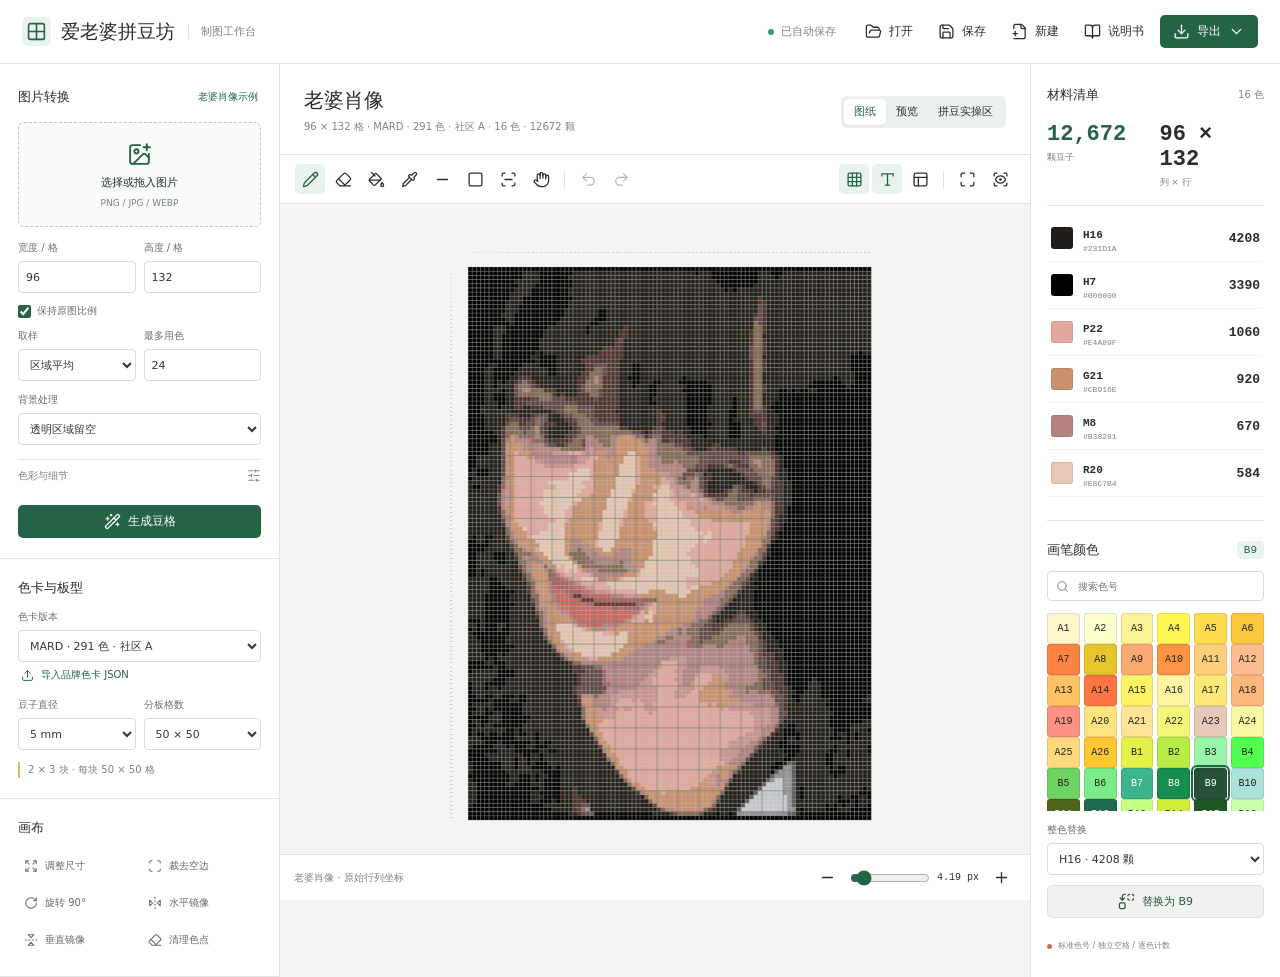
==== commit 9e01d390: "手机完整图纸查看：自动适配全图、只读查看与双指缩放" ====
--- a/index.html
+++ b/index.html
@@ -1,7 +1,7 @@
 <!doctype html>
 <html lang="zh-CN">
 <head>
-  <meta charset="UTF-8"><meta name="viewport" content="width=device-width,initial-scale=1"><meta name="theme-color" content="#f3f5f3">
+  <meta charset="UTF-8"><meta name="viewport" content="width=device-width,initial-scale=1,viewport-fit=cover"><meta name="theme-color" content="#f3f5f3">
   <title>爱老婆拼豆坊 · 制图与编辑</title><style>:root{font-family:"Microsoft YaHei",system-ui,sans-serif;color:#282e2b;background:#f3f5f3;font-synthesis:none;--ink:#282e2b;--muted:#7c857f;--line:#e0e5e1;--green:#246346;--green-soft:#e9f2ec;--coral:#ce6757;--yellow:#e1b356}
 .guide-link{display:inline-flex;align-items:center;justify-content:center;gap:7px;border-radius:5px;min-height:32px;color:inherit;text-decoration:none}.guide-link:hover{background:#eef1ee}.guide-link:focus-visible{outline:2px solid #3b9c70;outline-offset:2px}@media(max-width:640px){.header-actions .guide-link{width:29px;padding:0}.header-actions .guide-link span{display:none}}
 *{box-sizing:border-box;letter-spacing:0}body{margin:0}button,input,select{font:inherit}button{cursor:pointer;display:inline-flex;align-items:center;justify-content:center;gap:7px;border:0;border-radius:5px;min-height:32px;color:inherit;background:transparent}button:hover{background:#eef1ee}button:disabled{opacity:.35;cursor:default}button:focus-visible,input:focus-visible,select:focus-visible,summary:focus-visible{outline:2px solid #3b9c70;outline-offset:2px}svg{width:17px;height:17px;stroke-width:1.8;flex-shrink:0}input,select{min-width:0}h2,p{margin:0}h2{font-size:13px;font-weight:700}label{cursor:default}[hidden]{display:none!important}.topbar{height:64px;padding:0 22px;display:flex;align-items:center;gap:20px;background:#fff;border-bottom:1px solid var(--line);position:relative;z-index:10}.brand{display:flex;align-items:center;gap:10px;white-space:nowrap}.brand strong{font-size:19px}.brand-mark{width:29px;height:29px;display:grid;place-items:center;color:var(--green);background:var(--green-soft);border-radius:6px}.brand-mark svg{width:21px;height:21px}.edition{font-size:11px;color:var(--muted);border-left:1px solid var(--line);padding-left:12px;margin-left:3px}.save-state{font-size:11px;color:var(--muted);margin-left:auto;display:flex;gap:7px;align-items:center}.status-dot{width:6px;height:6px;border-radius:50%;background:#42976d}.header-actions{display:flex;gap:7px;align-items:center}.subtle{font-size:12px;padding:0 9px}.primary{background:var(--green);color:white;padding:8px 13px;font-size:12px;font-weight:600}.primary:hover{background:#194e35}.secondary{background:#eff2ef;color:#38523f;border:1px solid #dce3dd;padding:7px 10px;font-size:11px}.secondary:hover{background:#e5ece6}.full{width:100%}.menu-wrap{position:relative}.menu{position:absolute;right:0;top:41px;background:#fff;border:1px solid var(--line);box-shadow:0 10px 30px #15261a18;border-radius:6px;padding:5px;width:190px}.menu button{width:100%;justify-content:flex-start;font-size:12px;padding:9px}.menu svg{color:var(--green)}
@@ -17,6 +17,7 @@
 @media(max-width:640px){.topbar{height:58px;padding:0 12px;gap:8px}.brand{gap:7px}.brand strong{font-size:16px}.brand-mark{width:25px;height:25px}.header-actions{margin-left:auto;gap:3px}.header-actions .subtle{width:29px;padding:0}.header-actions .subtle span{display:none}.header-actions .primary{padding:7px 9px}.header-actions .primary svg:last-child{display:none}.workspace{display:flex;flex-direction:column}.stage-panel{order:0;width:100%;height:570px}.settings-panel{order:1;border-top:1px solid var(--line);border-right:0;display:grid;grid-template-columns:1fr;width:100%}.materials-panel{order:2;width:100%;grid-template-columns:1fr;border-left:0;padding:20px}.palette-section{grid-row:auto;grid-column:auto;border-top:1px solid var(--line);padding-top:16px;margin-top:6px}.palette-grid{grid-template-columns:repeat(9,1fr);max-height:210px}.stage-heading{min-height:77px;padding:16px}.stage-heading input{font-size:19px!important}.toolbar{gap:4px;padding:6px 9px}.tool-group{gap:2px}.view-controls{margin-left:auto}.icon-button{width:28px}.tool-group .divider{margin:0 2px}.canvas-area{padding:18px}.stage-footer{padding:6px 10px}.zoom-control input{width:55px}.section{padding:18px 20px}.materials-heading{margin-bottom:5px}.source-preview img{width:52px;height:52px}}
 @media(max-width:640px){.topbar{height:auto;min-height:58px;padding-top:9px;padding-bottom:9px}.stage-heading{align-content:flex-start}.stage-heading .segmented{width:100%}.stage-heading .segmented button{flex:1;padding:4px 8px}.stage-footer{flex-wrap:wrap}.stage-footer #cursorInfo{flex-basis:100%;font-size:9px}.stage-footer .zoom-control{margin-left:auto}}
 @media print{body{background:white}.topbar,.workspace,.toast,.busy-overlay,dialog{display:none!important}#printArea{display:block!important}#printArea img{display:block;width:100%;height:auto;break-after:page}.print-page{page-break-after:always;margin:0}@page{size:A4 landscape;margin:10mm}}
+.viewer-bar{display:flex;align-items:center;gap:10px;min-height:46px;padding:5px 12px;background:#fff;border-bottom:1px solid var(--line)}.viewer-bar button{flex-shrink:0;color:var(--green);font-size:12px;min-height:36px}.viewer-bar strong{min-width:0;overflow:hidden;white-space:nowrap;text-overflow:ellipsis;font-size:14px}.viewer-bar>span{margin-left:auto;flex-shrink:0;font:10px Consolas,monospace;color:var(--muted)}#viewerColor{min-width:0;max-width:145px;height:30px;border:1px solid #cbd8ce;border-radius:4px;background:#fff;padding:0 6px;font-size:12px}.is-viewing{overflow:hidden}.is-viewing .topbar,.is-viewing .settings-panel,.is-viewing .materials-panel{display:none}.is-viewing .workspace{display:block;min-height:0;max-width:none}.is-viewing .stage-panel{position:fixed;inset:0;z-index:20;width:100%;height:100vh;height:100dvh;padding:env(safe-area-inset-top) env(safe-area-inset-right) env(safe-area-inset-bottom) env(safe-area-inset-left)}.is-viewing .stage-heading{min-height:0;flex-shrink:0;padding:5px 12px}.is-viewing .stage-heading>div:first-child{display:none}.is-viewing .stage-heading .segmented{width:100%}.is-viewing .segmented button{flex:1;min-height:32px;font-size:12px}.is-viewing .toolbar{flex-shrink:0;padding:4px 12px;justify-content:flex-end}.is-viewing .tool-group,.is-viewing #viewOnlyButton{display:none}.is-viewing .view-controls{margin:0}.is-viewing .icon-button{width:34px;height:32px;min-height:32px}.is-viewing .board-scroll{min-height:0;overscroll-behavior:contain}.is-viewing .canvas-area{padding:10px}.is-viewing .stage-footer{flex-shrink:0;min-height:40px;flex-wrap:nowrap;padding:4px 12px}.is-viewing .stage-footer #cursorInfo{flex-basis:auto;font-size:9px;min-width:0}.is-viewing .zoom-control input{width:70px}.is-viewing .practice-status{flex-shrink:0;min-height:40px;padding:5px 12px;gap:8px}.is-viewing #practiceCode,.is-viewing .practice-lock{display:none}.is-viewing .toast{z-index:30}.viewer-bar,.stage-heading,.toolbar,.practice-status{flex-shrink:0}
 </style>
 </head>
 <body>
@@ -77,10 +78,11 @@
       </section>
     </aside>
     <section class="stage-panel">
+      <div id="viewerBar" class="viewer-bar" hidden><button id="exitViewer" title="返回编辑工作台"><i data-lucide="arrow-left"></i>编辑</button><strong id="viewerTitle"></strong><span id="viewerDimensions"></span></div>
       <div class="stage-heading"><div><input id="patternTitle" value="示例图纸" maxlength="80" aria-label="图纸名称"><div id="patternMeta" class="stage-meta"></div></div>
         <div class="segmented" role="tablist" aria-label="画布视图"><button class="is-active" data-view="chart" role="tab" aria-selected="true">图纸</button><button data-view="preview" role="tab" aria-selected="false">预览</button><button data-view="practice" role="tab" aria-selected="false">拼豆实操区</button></div>
       </div>
-      <div id="practiceStatus" class="practice-status" role="status" aria-live="polite" hidden><span id="practiceSwatch" class="swatch"></span><strong id="practiceCode"></strong><span id="practiceCount"></span><span id="practiceEmpty" hidden>图纸中没有这个色号</span><span class="practice-lock"><i data-lucide="lock-keyhole"></i>实操</span></div>
+      <div id="practiceStatus" class="practice-status" role="status" aria-live="polite" hidden><span id="practiceSwatch" class="swatch"></span><strong id="practiceCode"></strong><select id="viewerColor" aria-label="实操色号" hidden></select><span id="practiceCount"></span><span id="practiceEmpty" hidden>图纸中没有这个色号</span><span class="practice-lock"><i data-lucide="lock-keyhole"></i>实操</span></div>
       <div class="toolbar">
         <div class="tool-group" role="toolbar" aria-label="编辑工具">
           <button class="icon-button is-active" data-tool="paint" title="画笔 (B)" aria-label="画笔"><i data-lucide="pencil"></i></button>
@@ -93,11 +95,11 @@
           <button class="icon-button" data-tool="pan" title="拖动画布 (H)" aria-label="拖动画布"><i data-lucide="hand"></i></button>
           <span class="divider"></span><button id="undoButton" class="icon-button" title="撤销 (Ctrl+Z)" aria-label="撤销"><i data-lucide="undo-2"></i></button><button id="redoButton" class="icon-button" title="重做 (Ctrl+Shift+Z)" aria-label="重做"><i data-lucide="redo-2"></i></button>
         </div>
-        <div class="view-controls"><button id="gridToggle" class="icon-button is-active" title="网格线" aria-label="网格线"><i data-lucide="grid-3x3"></i></button><button id="labelToggle" class="icon-button is-active" title="色号" aria-label="色号"><i data-lucide="type"></i></button><button id="boardToggle" class="icon-button" title="分板边界" aria-label="分板边界"><i data-lucide="panels-top-left"></i></button><span class="divider"></span><button id="fitButton" class="icon-button" title="适配窗口" aria-label="适配窗口"><i data-lucide="maximize"></i></button></div>
+        <div class="view-controls"><button id="gridToggle" class="icon-button is-active" title="网格线" aria-label="网格线"><i data-lucide="grid-3x3"></i></button><button id="labelToggle" class="icon-button is-active" title="色号" aria-label="色号"><i data-lucide="type"></i></button><button id="boardToggle" class="icon-button" title="分板边界" aria-label="分板边界"><i data-lucide="panels-top-left"></i></button><span class="divider"></span><button id="fitButton" class="icon-button" title="显示完整图纸" aria-label="适配全图"><i data-lucide="maximize"></i></button><button id="viewOnlyButton" class="icon-button" title="只看图纸" aria-label="只看图纸"><i data-lucide="scan-eye"></i></button></div>
       </div>
       <div class="selection-bar" id="selectionBar" hidden><span id="selectionInfo"></span><button id="fillSelection" class="text-action">填色</button><button id="eraseSelection" class="text-action">清空</button><button id="clearSelection" class="icon-button" title="取消选区"><i data-lucide="x"></i></button></div>
       <div class="board-scroll" id="boardScroll"><div class="canvas-area" id="canvasArea"><canvas id="beadCanvas" aria-label="拼豆编辑画布"></canvas></div></div>
-      <div class="stage-footer"><span id="cursorInfo">原始行列坐标</span><div class="zoom-control"><button id="zoomOut" class="icon-button" title="缩小" aria-label="缩小"><i data-lucide="minus"></i></button><input id="zoomSlider" type="range" min="6" max="48" step="1" value="20" aria-label="网格大小"><output id="zoomValue">20 px</output><button id="zoomIn" class="icon-button" title="放大" aria-label="放大"><i data-lucide="plus"></i></button></div></div>
+      <div class="stage-footer"><span id="cursorInfo">原始行列坐标</span><div class="zoom-control"><button id="zoomOut" class="icon-button" title="缩小" aria-label="缩小"><i data-lucide="minus"></i></button><input id="zoomSlider" type="range" min="0.05" max="48" step="any" value="20" aria-label="网格大小"><output id="zoomValue">20 px</output><button id="zoomIn" class="icon-button" title="放大" aria-label="放大"><i data-lucide="plus"></i></button></div></div>
     </section>
     <aside class="materials-panel">
       <div class="materials-heading"><h2>材料清单</h2><span id="colorCount">0 色</span></div>
@@ -3609,9 +3611,11 @@
   'use strict';
   const $=s=>document.querySelector(s), $$=s=>[...document.querySelectorAll(s)], C=window.BeadCore, E=window.BeadExport;
   const STORAGE='bead-workshop-v1';
-  const state={project:null,source:null,sourceUrl:null,crop:null,zoom:20,view:'chart',grid:true,labels:true,boards:false,selected:'B9',tool:'paint',selection:null,highlight:null,history:[],future:[],stroke:null,dialogMode:'new',paletteOptions:new Map(),busy:false};
-  let toastTimer,saveTimer;
+  const state={project:null,source:null,sourceUrl:null,crop:null,zoom:20,view:'chart',viewer:false,autoFit:true,grid:true,labels:true,boards:false,selected:'B9',tool:'paint',selection:null,highlight:null,history:[],future:[],stroke:null,dialogMode:'new',paletteOptions:new Map(),busy:false};
+  let toastTimer,saveTimer,fitFrame,viewerScroll=0,pinch=null;
+  const touchPoints=new Map();
   const practicing=()=>state.view==='practice';
+  const readOnly=()=>state.viewer||practicing();
   const icons=()=>window.lucide.createIcons();
   function toast(message){$('#toast').textContent=message;$('#toast').classList.add('is-visible');clearTimeout(toastTimer);toastTimer=setTimeout(()=>$('#toast').classList.remove('is-visible'),3000);}
   function getPalette(id){
@@ -3632,14 +3636,14 @@
   function scheduleSave(){clearTimeout(saveTimer);$('#saveStatus').textContent='正在保存…';saveTimer=setTimeout(saveNow,350);}
   function pushHistory(before){state.history.push(before);if(state.history.length>60)state.history.shift();state.future=[];}
   function mutate(fn){
-    if(state.busy||practicing())return;
+    if(state.busy||readOnly())return;
     const before=C.clone(state.project);fn();
     if(JSON.stringify(before)===JSON.stringify(state.project))return;
     pushHistory(before);state.selection=null;refresh();scheduleSave();
   }
-  function undo(){if(state.stroke||practicing())return;if(!state.history.length)return;state.future.push(C.clone(state.project));state.project=state.history.pop();state.selection=null;syncFields();refresh();scheduleSave();}
-  function redo(){if(state.stroke||practicing())return;if(!state.future.length)return;state.history.push(C.clone(state.project));state.project=state.future.pop();state.selection=null;syncFields();refresh();scheduleSave();}
-  function setProject(p,{record=true,fit=true}={}){if(practicing())return;if(record)pushHistory(C.clone(state.project));state.project=C.validateProject(p);state.selection=null;state.highlight=null;syncFields();refresh();if(fit)fitBoard();scheduleSave();}
+  function undo(){if(state.stroke||readOnly())return;if(!state.history.length)return;state.future.push(C.clone(state.project));state.project=state.history.pop();state.selection=null;syncFields();refresh();scheduleSave();}
+  function redo(){if(state.stroke||readOnly())return;if(!state.future.length)return;state.history.push(C.clone(state.project));state.project=state.future.pop();state.selection=null;syncFields();refresh();scheduleSave();}
+  function setProject(p,{record=true,fit=true}={}){if(readOnly())return;if(record)pushHistory(C.clone(state.project));state.project=C.validateProject(p);state.selection=null;state.highlight=null;syncFields();refresh();if(fit)fitBoard();scheduleSave();}
   function syncFields(){
     const p=state.project;$('#patternTitle').value=p.title;$('#gridWidth').value=p.width;$('#gridHeight').value=p.height;$('#beadSize').value=p.beadSizeMm;
     if(![...$('#paletteSelect').options].some(o=>o.value===p.paletteId)){
@@ -3652,23 +3656,34 @@
     $('#maxColors').max=p.colors.length;
     $('#maxColors').value=Math.min(Number($('#maxColors').value)||24,p.colors.length);
   }
-  function selectColor(code){state.selected=code;state.highlight=null;if(!practicing())chooseTool('paint');refreshMaterials();renderCanvas();}
+  function selectColor(code){state.selected=code;state.highlight=null;if(!readOnly())chooseTool('paint');refreshMaterials();renderCanvas();}
   function refresh(){renderCanvas();refreshMaterials();refreshLocks();}
   function refreshLocks(){
-    const locked=practicing();
+    const locked=readOnly();
     $$('#openProject,#newProject,#projectInput,.settings-panel input,.settings-panel select,.settings-panel button,[data-tool]:not([data-tool="pan"]),#replaceFrom,#replaceButton,#paletteInput,#fillSelection,#eraseSelection').forEach(control=>control.disabled=locked);
     $('#patternTitle').readOnly=locked;$('#undoButton').disabled=locked||!state.history.length;$('#redoButton').disabled=locked||!state.future.length;
-    $('#replaceButton').disabled=locked||!state.project.cells.some(Boolean);$('#gridToggle').disabled=locked;
-    $('.workspace').classList.toggle('is-practicing',locked);
+    $('#replaceButton').disabled=locked||!state.project.cells.some(Boolean);$('#gridToggle').disabled=practicing();
+    $('.workspace').classList.toggle('is-practicing',practicing());
     $('#beadCanvas').style.cursor=locked||state.tool==='pan'?'grab':state.tool==='picker'?'copy':'crosshair';
     $$('[data-tool]').forEach(b=>b.classList.toggle('is-active',locked?b.dataset.tool==='pan':b.dataset.tool===state.tool));
   }
   function setView(view){
     if(state.stroke||state.busy)return;
     state.view=view;state.selection=null;state.highlight=null;
+    if(state.viewer&&practicing()&&!state.project.cells.includes(state.selected))state.selected=C.counts(state.project)[0]?.code||state.selected;
     $$('[data-view]').forEach(tab=>{const active=tab.dataset.view===view;tab.classList.toggle('is-active',active);tab.setAttribute('aria-selected',String(active));});
-    $('#beadCanvas').setAttribute('aria-label',practicing()?'拼豆实操画布':'拼豆编辑画布');
-    refresh();
+    $('#beadCanvas').setAttribute('aria-label',practicing()?'拼豆实操画布':state.viewer?'拼豆查看画布':'拼豆编辑画布');
+    refresh();if(state.autoFit)queueFit();
+  }
+  function setViewer(active){
+    if(state.stroke||state.busy)return;
+    if(active)viewerScroll=window.scrollY;
+    state.viewer=active;state.selection=null;state.highlight=null;touchPoints.clear();pinch=null;
+    document.body.classList.toggle('is-viewing',active);$('#viewerBar').hidden=!active;
+    if(!active&&practicing())setView('chart');
+    $('#beadCanvas').setAttribute('aria-label',practicing()?'拼豆实操画布':active?'拼豆查看画布':'拼豆编辑画布');
+    refresh();state.autoFit=true;queueFit();
+    if(!active)window.scrollTo(0,viewerScroll);
   }
   function refreshMaterials(){
     const p=state.project,entries=C.counts(p),total=entries.reduce((s,c)=>s+c.count,0),map=new Map(p.colors.map(c=>[c.code,c]));
@@ -3681,7 +3696,10 @@
       const count=document.createElement('span');count.textContent=c.count;button.append(swatch,desc,count);return button;
     }));
     const from=$('#replaceFrom').value;$('#replaceFrom').replaceChildren(...entries.map(c=>new Option(`${c.code} · ${c.count} 颗`,c.code)));if(entries.some(c=>c.code===from))$('#replaceFrom').value=from;
-    $('#replaceButton').disabled=practicing()||!entries.length;$('#selectedCode').textContent=state.selected;$('#replaceLabel').textContent=`替换为 ${state.selected}`;
+    $('#replaceButton').disabled=readOnly()||!entries.length;$('#selectedCode').textContent=state.selected;$('#replaceLabel').textContent=`替换为 ${state.selected}`;
+    const viewerEntries=entries.some(c=>c.code===state.selected)?entries:[...entries,{code:state.selected,count:0}];
+    $('#viewerColor').replaceChildren(...viewerEntries.map(c=>new Option(`${c.code} · ${c.count.toLocaleString('zh-CN')} 颗`,c.code)));$('#viewerColor').value=state.selected;
+    $('#viewerTitle').textContent=p.title;$('#viewerDimensions').textContent=`${p.width} × ${p.height}`;
     const search=$('#paletteSearch').value.trim().toUpperCase();const visible=p.colors.filter(c=>c.code.toUpperCase().includes(search));
     $('#paletteList').replaceChildren(...visible.map(c=>{const b=document.createElement('button');b.className='palette-chip'+(c.code===state.selected?' is-selected':'');b.dataset.code=c.code;b.style.background=c.hex;b.style.color=E.textColor(c.hex);b.title=`${c.code} · ${c.hex}`;b.textContent=c.code;return b;}));
     if(!visible.length){const empty=document.createElement('span');empty.className='palette-empty';empty.textContent='没有匹配色号';$('#paletteList').append(empty);}
@@ -3697,21 +3715,41 @@
     if(state.selection&&!practicing()){const s=state.selection;ctx.fillStyle='#3b9c7033';ctx.fillRect(ruler+s.x0*cell,ruler+s.y0*cell,(s.x1-s.x0+1)*cell,(s.y1-s.y0+1)*cell);ctx.strokeStyle='#246346';ctx.lineWidth=2;ctx.setLineDash([4,3]);ctx.strokeRect(ruler+s.x0*cell,ruler+s.y0*cell,(s.x1-s.x0+1)*cell,(s.y1-s.y0+1)*cell);ctx.setLineDash([]);}
     $('#selectionBar').hidden=!state.selection||practicing();if(state.selection&&!practicing()){const s=state.selection;$('#selectionInfo').textContent=`选区 ${s.x1-s.x0+1} × ${s.y1-s.y0+1} 格`;$('#selectionBar').style.top=($('.stage-heading').offsetHeight+$('.toolbar').offsetHeight+8)+'px';}
     $('#practiceStatus').hidden=!practicing();
+    $('#viewerColor').hidden=!state.viewer||!practicing();
     if(practicing()){
       const color=p.colors.find(c=>c.code===state.selected),count=p.cells.filter(c=>c===state.selected).length;
       $('#practiceSwatch').style.background=color.hex;$('#practiceCode').textContent=state.selected;$('#practiceCount').textContent=`${count.toLocaleString('zh-CN')} 颗`;
       $('#practiceEmpty').hidden=count>0;$('#gridToggle').classList.add('is-active');
     }else $('#gridToggle').classList.toggle('is-active',state.grid);
-    $('#zoomSlider').value=state.zoom;$('#zoomValue').textContent=`${state.zoom} px`;
-  }
-  function fitBoard(){const box=$('#boardScroll'),padding=innerWidth<=640?36:64,ruler=state.view==='preview'?0:30;state.zoom=Math.max(6,Math.min(32,Math.floor(Math.min((box.clientWidth-padding-ruler)/state.project.width,(box.clientHeight-padding-ruler)/state.project.height))));renderCanvas();box.scrollTo(0,0);}
+    $('#zoomSlider').value=state.zoom;$('#zoomValue').textContent=`${Number(state.zoom.toFixed(2))} px`;
+  }
+  function queueFit(){cancelAnimationFrame(fitFrame);fitFrame=requestAnimationFrame(()=>{if(state.autoFit)fitBoard();});}
+  function fitBoard(){
+    const box=$('#boardScroll'),padding=getComputedStyle($('#canvasArea')),ruler=state.view==='preview'?0:30;
+    const width=box.clientWidth-parseFloat(padding.paddingLeft)-parseFloat(padding.paddingRight)-ruler-2,height=box.clientHeight-parseFloat(padding.paddingTop)-parseFloat(padding.paddingBottom)-ruler-2;
+    state.zoom=Math.max(.05,Math.min(32,Math.floor(Math.min(width/state.project.width,height/state.project.height)*100)/100));state.autoFit=true;
+    renderCanvas();box.scrollTo(0,0);
+  }
+  function zoomAt(value,point=null){
+    const canvas=$('#beadCanvas'),rect=canvas.getBoundingClientRect(),box=$('#boardScroll'),bounds=box.getBoundingClientRect(),ruler=state.view==='preview'?0:30;
+    point=point||{x:bounds.left+box.clientWidth/2,y:bounds.top+box.clientHeight/2};
+    const col=(point.x-rect.left-ruler)/state.zoom,row=(point.y-rect.top-ruler)/state.zoom;
+    state.zoom=Math.max(.05,Math.min(48,value));state.autoFit=false;renderCanvas();
+    const after=canvas.getBoundingClientRect();box.scrollLeft+=after.left+ruler+col*state.zoom-point.x;box.scrollTop+=after.top+ruler+row*state.zoom-point.y;
+  }
   function position(event,clamp=false){const rect=$('#beadCanvas').getBoundingClientRect(),ruler=state.view==='preview'?0:30;let x=Math.floor((event.clientX-rect.left-ruler)/state.zoom),y=Math.floor((event.clientY-rect.top-ruler)/state.zoom);if(clamp){x=Math.max(0,Math.min(state.project.width-1,x));y=Math.max(0,Math.min(state.project.height-1,y));}if(x<0||y<0||x>=state.project.width||y>=state.project.height)return null;return {x,y,index:y*state.project.width+x};}
-  function chooseTool(tool){if(practicing())return;state.tool=tool;$$('[data-tool]').forEach(b=>b.classList.toggle('is-active',b.dataset.tool===tool));$('#beadCanvas').style.cursor=tool==='pan'?'grab':tool==='picker'?'copy':'crosshair';}
+  function chooseTool(tool){if(readOnly())return;state.tool=tool;$$('[data-tool]').forEach(b=>b.classList.toggle('is-active',b.dataset.tool===tool));$('#beadCanvas').style.cursor=tool==='pan'?'grab':tool==='picker'?'copy':'crosshair';}
   function normalized(a,b){return {x0:Math.min(a.x,b.x),x1:Math.max(a.x,b.x),y0:Math.min(a.y,b.y),y1:Math.max(a.y,b.y)};}
   function paintSegment(a,b,to){for(const [x,y]of C.line(a.x,a.y,b.x,b.y))state.project.cells[y*state.project.width+x]=to;}
   function pointerDown(event){
     if(state.busy||event.button!==0)return;const point=position(event);const canvas=$('#beadCanvas');
-    if(practicing()||state.tool==='pan'){state.stroke={pan:true,x:event.clientX,y:event.clientY,left:$('#boardScroll').scrollLeft,top:$('#boardScroll').scrollTop};canvas.setPointerCapture(event.pointerId);return;}
+    if(readOnly()||state.tool==='pan'){
+      if(readOnly()&&event.pointerType==='touch'){
+        touchPoints.set(event.pointerId,{x:event.clientX,y:event.clientY});
+        if(touchPoints.size===2){const [a,b]=[...touchPoints.values()];pinch={distance:Math.hypot(b.x-a.x,b.y-a.y),zoom:state.zoom};state.stroke=null;canvas.setPointerCapture(event.pointerId);return;}
+      }
+      state.stroke={pan:true,x:event.clientX,y:event.clientY,left:$('#boardScroll').scrollLeft,top:$('#boardScroll').scrollTop};canvas.setPointerCapture(event.pointerId);return;
+    }
     if(!point)return;
     if(state.tool==='picker'){const code=state.project.cells[point.index];if(code)selectColor(code);return;}
     state.highlight=null;
@@ -3722,6 +3760,10 @@
     renderCanvas();
   }
   function pointerMove(event){
+    if(touchPoints.has(event.pointerId)){
+      touchPoints.set(event.pointerId,{x:event.clientX,y:event.clientY});
+      if(pinch&&touchPoints.size===2){const [a,b]=[...touchPoints.values()];zoomAt(pinch.zoom*Math.hypot(b.x-a.x,b.y-a.y)/Math.max(1,pinch.distance),{x:(a.x+b.x)/2,y:(a.y+b.y)/2});return;}
+    }
     const point=position(event);if(point){const c=state.project.cells[point.index];$('#cursorInfo').textContent=`列 ${point.x+1} · 行 ${point.y+1} · ${practicing()&&c!==state.selected?'空格':c||'空格'}`;}
     if(!state.stroke)return;
     const s=state.stroke;
@@ -3736,6 +3778,9 @@
     if(s.tool==='select')state.selection=normalized(s.start,end);s.last=end;renderCanvas();
   }
   function endStroke(event,cancel=false){
+    if(touchPoints.delete(event.pointerId)&&pinch){
+      pinch=null;const remaining=[...touchPoints.values()][0];state.stroke=remaining?{pan:true,x:remaining.x,y:remaining.y,left:$('#boardScroll').scrollLeft,top:$('#boardScroll').scrollTop}:null;return;
+    }
     const s=state.stroke;if(!s)return;state.stroke=null;
     if(s.pan)return;
     if(cancel){state.project=s.before;state.selection=null;refresh();return;}
@@ -3746,7 +3791,7 @@
   function setSelection(to){const s=state.selection;if(!s)return;mutate(()=>{for(let y=s.y0;y<=s.y1;y++)for(let x=s.x0;x<=s.x1;x++)state.project.cells[y*state.project.width+x]=to;});}
   async function busy(label,fn){if(state.busy)return;state.busy=true;$('#busyText').textContent=label;$('#busyOverlay').hidden=false;await new Promise(r=>setTimeout(r,50));try{await fn();}catch(error){toast(error.message||'操作失败');console.error(error);}finally{state.busy=false;$('#busyOverlay').hidden=true;}}
   async function loadImage(file){
-    if(practicing())return;
+    if(readOnly())return;
     if(!file)return;
     if(!file.type.startsWith('image/'))return toast('请选择有效的图片');
     if(file.size>30*1024*1024)return toast('图片不能超过 30 MB');
@@ -3759,7 +3804,7 @@
   function removeSource(){if(state.sourceUrl)URL.revokeObjectURL(state.sourceUrl);state.source=null;state.sourceUrl=null;state.crop=null;$('#sourcePreview').hidden=true;$('#dropzone').hidden=false;$('#imageInput').value='';}
   function dimensions(){let width=Number($('#gridWidth').value),height=Number($('#gridHeight').value);if(!Number.isInteger(width)||!Number.isInteger(height)||width<1||height<1||width>256||height>256)throw Error('宽和高须为 1–256 的整数');if($('#keepRatio').checked&&state.source){const crop=state.crop,image=state.source.image,ratio=(crop?.w||image.naturalWidth)/(crop?.h||image.naturalHeight);if(width/height>ratio)width=Math.max(1,Math.round(height*ratio));else height=Math.max(1,Math.round(width/ratio));}return {width,height};}
   async function convert(){
-    if(practicing())return;
+    if(readOnly())return;
     if(!state.source)return toast('请先选择一张图片');
     await busy('正在生成豆格',async()=>{
       const {width,height}=dimensions(),canvas=document.createElement('canvas');canvas.width=width;canvas.height=height;const ctx=canvas.getContext('2d',{willReadFrequently:true});ctx.imageSmoothingEnabled=$('#sampling').value==='smooth';ctx.imageSmoothingQuality='high';const im=state.source.image,c=state.crop||{x:0,y:0,w:im.naturalWidth,h:im.naturalHeight};ctx.drawImage(im,c.x,c.y,c.w,c.h,0,0,width,height);
@@ -3797,7 +3842,7 @@
     });
   }
   async function readJson(file){if(!file)return null;if(file.size>10*1024*1024)throw Error('JSON 文件不能超过 10 MB');try{return JSON.parse(await file.text());}catch{throw Error('文件不是有效的 JSON');}}
-  function openSizeDialog(mode){if(practicing())return;state.dialogMode=mode;$('#newDialogTitle').textContent=mode==='resize'?'调整画布尺寸':'新建图纸';$('#newWidth').value=state.project.width;$('#newHeight').value=state.project.height;$('#newDialog').showModal();}
+  function openSizeDialog(mode){if(readOnly())return;state.dialogMode=mode;$('#newDialogTitle').textContent=mode==='resize'?'调整画布尺寸':'新建图纸';$('#newWidth').value=state.project.width;$('#newHeight').value=state.project.height;$('#newDialog').showModal();}
   let cropDrag=null,cropRect=null,cropScale=1;
   function drawCrop(){const canvas=$('#cropCanvas'),ctx=canvas.getContext('2d');ctx.clearRect(0,0,canvas.width,canvas.height);ctx.drawImage(state.source.image,0,0,canvas.width,canvas.height);if(cropRect){const r=cropRect;ctx.fillStyle='#10251c88';ctx.fillRect(0,0,canvas.width,r.y);ctx.fillRect(0,r.y+r.h,canvas.width,canvas.height-r.y-r.h);ctx.fillRect(0,r.y,r.x,r.h);ctx.fillRect(r.x+r.w,r.y,canvas.width-r.x-r.w,r.h);ctx.strokeStyle='#fff';ctx.lineWidth=2;ctx.strokeRect(r.x,r.y,r.w,r.h);}$('#cropSize').textContent=cropRect?`${Math.round(cropRect.w/cropScale)} × ${Math.round(cropRect.h/cropScale)} px`:'整张图片';}
   function openCrop(){if(!state.source)return;const im=state.source.image,canvas=$('#cropCanvas');cropScale=Math.min((Math.min(680,innerWidth-90))/im.naturalWidth,450/im.naturalHeight,1);canvas.width=Math.max(1,Math.round(im.naturalWidth*cropScale));canvas.height=Math.max(1,Math.round(im.naturalHeight*cropScale));cropRect=state.crop?{x:state.crop.x*cropScale,y:state.crop.y*cropScale,w:state.crop.w*cropScale,h:state.crop.h*cropScale}:null;drawCrop();$('#cropDialog').showModal();}
@@ -3805,7 +3850,7 @@
   function wire(){
     $('#imageInput').addEventListener('change',e=>loadImage(e.target.files[0]));const drop=$('#dropzone');drop.addEventListener('dragover',e=>{e.preventDefault();drop.classList.add('is-dragging');});drop.addEventListener('dragleave',()=>drop.classList.remove('is-dragging'));drop.addEventListener('drop',e=>{e.preventDefault();drop.classList.remove('is-dragging');loadImage(e.dataTransfer.files[0]);});
     $('#removeSource').onclick=removeSource;$('#convertButton').onclick=convert;$('#cropButton').onclick=openCrop;
-    $('#demoButton').onclick=()=>{if(practicing())return;removeSource();const p=reference();setProject(p);toast(`已载入${p.title} · ${p.width} × ${p.height} · ${p.cells.filter(Boolean).length} 颗`);};
+    $('#demoButton').onclick=()=>{if(readOnly())return;removeSource();const p=reference();setProject(p);toast(`已载入${p.title} · ${p.width} × ${p.height} · ${p.cells.filter(Boolean).length} 颗`);};
     $('#paletteSelect').onchange=()=>{const pal=getPalette($('#paletteSelect').value),used=new Set(state.project.cells.filter(Boolean));if([...used].some(code=>!pal.colors.some(c=>c.code===code))){$('#paletteSelect').value=state.project.paletteId;toast('当前图纸包含扩展色，请先替换这些色号');return;}mutate(()=>{state.project.colors=pal.colors;state.project.paletteId=pal.id;state.project.paletteName=pal.name;});syncFields();};
     $('#importPalette').onclick=()=>$('#paletteInput').click();$('#paletteInput').onchange=async e=>{try{const data=await readJson(e.target.files[0]);if(!data)return;const colors=C.validatePalette(data),id='custom-'+Date.now(),name=String(data.name||data.palette_id||'自定义色卡').slice(0,80);state.paletteOptions.set(id,{colors,id,name});$('#paletteSelect').add(new Option(name,id));if(state.project.cells.some(Boolean)){toast('自定义色卡已载入；新建或转换时可选择');}else mutate(()=>{state.project.colors=colors;state.project.paletteId=id;state.project.paletteName=name;});$('#paletteSelect').value=id;$('#maxColors').max=colors.length;$('#maxColors').value=Math.min(colors.length,24);}catch(error){toast(error.message);}e.target.value='';};
     $('#beadSize').onchange=()=>mutate(()=>state.project.beadSizeMm=Number($('#beadSize').value));
@@ -3818,16 +3863,18 @@
     $$('[data-tool]').forEach(b=>b.onclick=()=>chooseTool(b.dataset.tool));$('#undoButton').onclick=undo;$('#redoButton').onclick=redo;
     $$('[data-view]').forEach(b=>b.onclick=()=>setView(b.dataset.view));
     for(const [id,key]of [['gridToggle','grid'],['labelToggle','labels'],['boardToggle','boards']])$('#'+id).onclick=()=>{state[key]=!state[key];$('#'+id).classList.toggle('is-active',state[key]);renderCanvas();};
-    $('#fitButton').onclick=fitBoard;$('#zoomSlider').oninput=()=>{state.zoom=Number($('#zoomSlider').value);renderCanvas();};$('#zoomIn').onclick=()=>{state.zoom=Math.min(48,state.zoom+2);renderCanvas();};$('#zoomOut').onclick=()=>{state.zoom=Math.max(6,state.zoom-2);renderCanvas();};
-    const canvas=$('#beadCanvas');canvas.addEventListener('pointerdown',pointerDown);canvas.addEventListener('pointermove',pointerMove);canvas.addEventListener('pointerup',endStroke);canvas.addEventListener('pointercancel',e=>endStroke(e,true));canvas.addEventListener('lostpointercapture',e=>{if(state.stroke)endStroke(e);});
+    $('#viewOnlyButton').onclick=()=>setViewer(true);$('#exitViewer').onclick=()=>setViewer(false);$('#viewerColor').onchange=()=>selectColor($('#viewerColor').value);
+    $('#fitButton').onclick=fitBoard;$('#zoomSlider').oninput=()=>zoomAt(Number($('#zoomSlider').value));$('#zoomIn').onclick=()=>zoomAt(state.zoom<6?state.zoom*1.5:state.zoom+2);$('#zoomOut').onclick=()=>zoomAt(state.zoom<=6?state.zoom/1.5:state.zoom-2);
+    const canvas=$('#beadCanvas');canvas.addEventListener('pointerdown',pointerDown);canvas.addEventListener('pointermove',pointerMove);canvas.addEventListener('pointerup',endStroke);canvas.addEventListener('pointercancel',e=>endStroke(e,true));canvas.addEventListener('lostpointercapture',e=>{if(state.stroke&&!touchPoints.size)endStroke(e);});
     $('#fillSelection').onclick=()=>setSelection(state.selected);$('#eraseSelection').onclick=()=>setSelection(null);$('#clearSelection').onclick=()=>{state.selection=null;renderCanvas();};
     for(const [id,type]of [['rotateButton','rotate'],['flipHButton','flipH'],['flipVButton','flipV']])$('#'+id).onclick=()=>{mutate(()=>state.project=C.transform(state.project,type));syncFields();fitBoard();};
     $('#trimButton').onclick=()=>{mutate(()=>state.project=C.trim(state.project));syncFields();fitBoard();};$('#cleanButton').onclick=()=>mutate(()=>state.project=C.clean(state.project));$('#resizeButton').onclick=()=>openSizeDialog('resize');$('#newProject').onclick=()=>openSizeDialog('new');
-    $('#newDialog').addEventListener('close',()=>{if(practicing()||$('#newDialog').returnValue!=='ok')return;const w=Number($('#newWidth').value),h=Number($('#newHeight').value);if(state.dialogMode==='resize'){mutate(()=>state.project=C.resize(state.project,w,h));syncFields();fitBoard();}else{const pal=getPalette($('#paletteSelect').value);setProject({...C.clone(state.project),title:'未命名图纸',width:w,height:h,cells:Array(w*h).fill(null),colors:pal.colors,paletteId:pal.id,paletteName:pal.name});}});
+    $('#newDialog').addEventListener('close',()=>{if(readOnly()||$('#newDialog').returnValue!=='ok')return;const w=Number($('#newWidth').value),h=Number($('#newHeight').value);if(state.dialogMode==='resize'){mutate(()=>state.project=C.resize(state.project,w,h));syncFields();fitBoard();}else{const pal=getPalette($('#paletteSelect').value);setProject({...C.clone(state.project),title:'未命名图纸',width:w,height:h,cells:Array(w*h).fill(null),colors:pal.colors,paletteId:pal.id,paletteName:pal.name});}});
     $('#exportMenuButton').onclick=()=>$('#exportMenu').hidden=!$('#exportMenu').hidden;document.addEventListener('click',e=>{if(!e.target.closest('.menu-wrap'))$('#exportMenu').hidden=true;});$$('[data-export]').forEach(b=>b.onclick=()=>exportFile(b.dataset.export));$('#saveProject').onclick=()=>exportFile('json');$('#openProject').onclick=()=>$('#projectInput').click();
     $('#projectInput').onchange=async e=>{try{const data=await readJson(e.target.files[0]);if(data)setProject(C.validateProject(data));}catch(error){toast(error.message);}e.target.value='';};
     $('#closeCrop').onclick=()=>$('#cropDialog').close();$('#resetCrop').onclick=()=>{cropRect=null;drawCrop();};$('#applyCrop').onclick=()=>{state.crop=cropRect&&cropRect.w>=2&&cropRect.h>=2?{x:cropRect.x/cropScale,y:cropRect.y/cropScale,w:cropRect.w/cropScale,h:cropRect.h/cropScale}:null;updateSource();$('#cropDialog').close();};const crop=$('#cropCanvas');crop.onpointerdown=e=>{cropDrag=cropPoint(e);crop.setPointerCapture(e.pointerId);};crop.onpointermove=e=>{if(!cropDrag)return;const end=cropPoint(e);cropRect={x:Math.min(cropDrag.x,end.x),y:Math.min(cropDrag.y,end.y),w:Math.abs(end.x-cropDrag.x),h:Math.abs(end.y-cropDrag.y)};drawCrop();};crop.onpointerup=()=>cropDrag=null;crop.onpointercancel=()=>cropDrag=null;
-    document.addEventListener('keydown',e=>{if(e.target.matches('input,textarea,select')||$('dialog[open]'))return;if(practicing()&&((e.ctrlKey||e.metaKey)&&['z','y'].includes(e.key.toLowerCase())||['Delete','Backspace'].includes(e.key))){e.preventDefault();return;}if((e.ctrlKey||e.metaKey)&&e.key.toLowerCase()==='z'){e.preventDefault();e.shiftKey?redo():undo();}else if((e.ctrlKey||e.metaKey)&&e.key.toLowerCase()==='s'){e.preventDefault();exportFile('json');}else if((e.ctrlKey||e.metaKey)&&e.key.toLowerCase()==='y'){e.preventDefault();redo();}else if(['Delete','Backspace'].includes(e.key)&&state.selection){e.preventDefault();setSelection(null);}else if(e.key==='Escape'){state.selection=null;state.highlight=null;$('#exportMenu').hidden=true;renderCanvas();}else if(!e.ctrlKey&&!e.metaKey){const tools={b:'paint',e:'erase',f:'fill',i:'picker',l:'line',r:'rect',s:'select',h:'pan'};if(tools[e.key.toLowerCase()])chooseTool(tools[e.key.toLowerCase()]);}});
+    document.addEventListener('keydown',e=>{if(e.target.matches('input,textarea,select')||$('dialog[open]'))return;if(readOnly()&&((e.ctrlKey||e.metaKey)&&['z','y'].includes(e.key.toLowerCase())||['Delete','Backspace'].includes(e.key))){e.preventDefault();return;}if((e.ctrlKey||e.metaKey)&&e.key.toLowerCase()==='z'){e.preventDefault();e.shiftKey?redo():undo();}else if((e.ctrlKey||e.metaKey)&&e.key.toLowerCase()==='s'){e.preventDefault();exportFile('json');}else if((e.ctrlKey||e.metaKey)&&e.key.toLowerCase()==='y'){e.preventDefault();redo();}else if(['Delete','Backspace'].includes(e.key)&&state.selection){e.preventDefault();setSelection(null);}else if(e.key==='Escape'){if(state.viewer){setViewer(false);return;}state.selection=null;state.highlight=null;$('#exportMenu').hidden=true;renderCanvas();}else if(!e.ctrlKey&&!e.metaKey){const tools={b:'paint',e:'erase',f:'fill',i:'picker',l:'line',r:'rect',s:'select',h:'pan'};if(tools[e.key.toLowerCase()])chooseTool(tools[e.key.toLowerCase()]);}});
+    new ResizeObserver(()=>{if(state.autoFit)queueFit();}).observe($('#boardScroll'));
     window.addEventListener('beforeunload',saveNow);
   }
   function init(){
@@ -3837,7 +3884,9 @@
       if(saved&&BEAD_DATA.legacyReference&&JSON.stringify(state.project)===JSON.stringify(reference(BEAD_DATA.legacyReference)))state.project=reference();
     }catch{state.project=reference();}
     const demo=reference();$('#demoButton').textContent=`${demo.title}示例`;$('#demoButton').title=`载入${demo.title}逐格图纸`;$('#cursorInfo').textContent=`${state.project.title} · 原始行列坐标`;
-    syncFields();icons();wire();refresh();requestAnimationFrame(fitBoard);saveNow();
+    syncFields();icons();wire();refresh();
+    if(innerWidth<=640||(innerWidth<=960&&matchMedia('(pointer:coarse)').matches))setViewer(true);
+    queueFit();saveNow();
   }
   init();
 })();
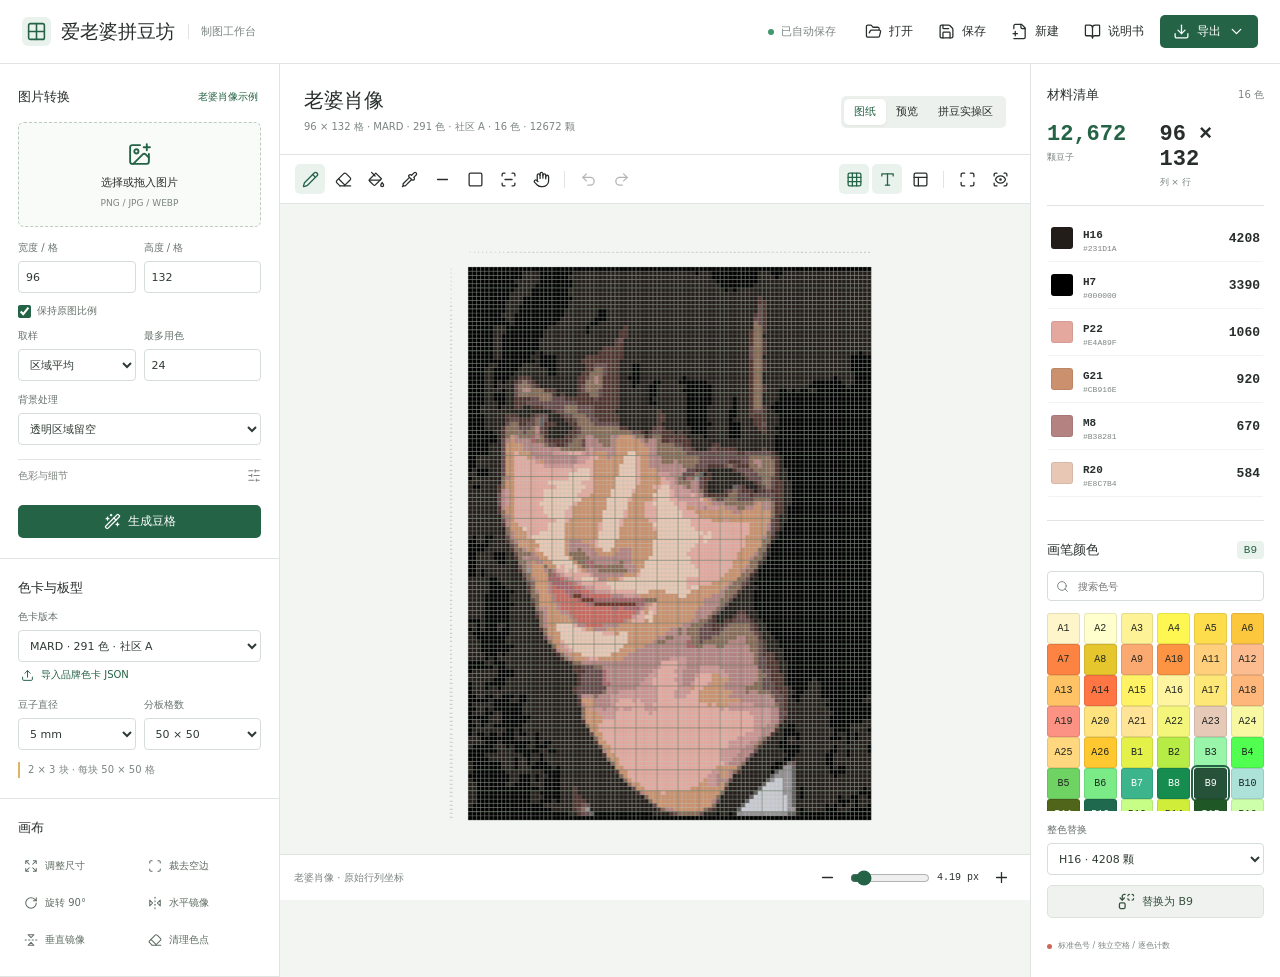
==== commit e9d4b465: "新增安卓智能豆板连接测试与实操区入口 为松鼠家第四代104×104豆板提供安卓Chrome连接诊断：设备选择、获授权服务查看、手动读取和本地报告导出。尚无点灯协议，当前不写入指令或订阅通知。保持图纸编" ====
--- a/index.html
+++ b/index.html
@@ -3,6 +3,7 @@
 <head>
   <meta charset="UTF-8"><meta name="viewport" content="width=device-width,initial-scale=1,viewport-fit=cover"><meta name="theme-color" content="#f3f5f3">
   <title>爱老婆拼豆坊 · 制图与编辑</title><style>:root{font-family:"Microsoft YaHei",system-ui,sans-serif;color:#282e2b;background:#f3f5f3;font-synthesis:none;--ink:#282e2b;--muted:#7c857f;--line:#e0e5e1;--green:#246346;--green-soft:#e9f2ec;--coral:#ce6757;--yellow:#e1b356}
+.bluetooth-test-link{display:inline-flex;align-items:center;justify-content:center;min-height:32px;padding:5px 9px;border:1px solid #c9dbce;border-radius:5px;background:#fff;color:var(--green);font-size:11px;line-height:1.5;text-decoration:none}.bluetooth-test-link:hover{background:#e2eee5}.bluetooth-test-link:focus-visible{outline:2px solid #3b9c70;outline-offset:2px}@media(max-width:400px){.practice-status .bluetooth-test-link{font-size:10px;padding:5px 7px}}
 .guide-link{display:inline-flex;align-items:center;justify-content:center;gap:7px;border-radius:5px;min-height:32px;color:inherit;text-decoration:none}.guide-link:hover{background:#eef1ee}.guide-link:focus-visible{outline:2px solid #3b9c70;outline-offset:2px}@media(max-width:640px){.header-actions .guide-link{width:29px;padding:0}.header-actions .guide-link span{display:none}}
 *{box-sizing:border-box;letter-spacing:0}body{margin:0}button,input,select{font:inherit}button{cursor:pointer;display:inline-flex;align-items:center;justify-content:center;gap:7px;border:0;border-radius:5px;min-height:32px;color:inherit;background:transparent}button:hover{background:#eef1ee}button:disabled{opacity:.35;cursor:default}button:focus-visible,input:focus-visible,select:focus-visible,summary:focus-visible{outline:2px solid #3b9c70;outline-offset:2px}svg{width:17px;height:17px;stroke-width:1.8;flex-shrink:0}input,select{min-width:0}h2,p{margin:0}h2{font-size:13px;font-weight:700}label{cursor:default}[hidden]{display:none!important}.topbar{height:64px;padding:0 22px;display:flex;align-items:center;gap:20px;background:#fff;border-bottom:1px solid var(--line);position:relative;z-index:10}.brand{display:flex;align-items:center;gap:10px;white-space:nowrap}.brand strong{font-size:19px}.brand-mark{width:29px;height:29px;display:grid;place-items:center;color:var(--green);background:var(--green-soft);border-radius:6px}.brand-mark svg{width:21px;height:21px}.edition{font-size:11px;color:var(--muted);border-left:1px solid var(--line);padding-left:12px;margin-left:3px}.save-state{font-size:11px;color:var(--muted);margin-left:auto;display:flex;gap:7px;align-items:center}.status-dot{width:6px;height:6px;border-radius:50%;background:#42976d}.header-actions{display:flex;gap:7px;align-items:center}.subtle{font-size:12px;padding:0 9px}.primary{background:var(--green);color:white;padding:8px 13px;font-size:12px;font-weight:600}.primary:hover{background:#194e35}.secondary{background:#eff2ef;color:#38523f;border:1px solid #dce3dd;padding:7px 10px;font-size:11px}.secondary:hover{background:#e5ece6}.full{width:100%}.menu-wrap{position:relative}.menu{position:absolute;right:0;top:41px;background:#fff;border:1px solid var(--line);box-shadow:0 10px 30px #15261a18;border-radius:6px;padding:5px;width:190px}.menu button{width:100%;justify-content:flex-start;font-size:12px;padding:9px}.menu svg{color:var(--green)}
 .workspace{display:grid;grid-template-columns:280px minmax(300px,1fr) 250px;min-height:calc(100vh - 64px);max-width:1920px;margin:auto}.settings-panel{background:#fff;border-right:1px solid var(--line)}.section{padding:20px 18px;border-bottom:1px solid var(--line)}.section h2{margin-bottom:13px}.section-title{display:flex;align-items:center;justify-content:space-between;gap:7px;margin-bottom:12px}.section-title h2{margin:0}.text-action{font-size:10px;color:var(--green);padding:0 3px;min-height:26px}.text-action svg{width:13px;height:13px}.dropzone{display:flex;flex-direction:column;align-items:center;justify-content:center;gap:8px;border:1px dashed #bacdbf;background:#f8fbf8;min-height:105px;border-radius:6px;text-align:center;cursor:pointer;margin-bottom:14px}.dropzone:hover,.dropzone.is-dragging{border-color:var(--green);background:var(--green-soft)}.dropzone input{display:none}.dropzone svg{width:25px;height:25px;color:var(--green)}.dropzone strong{font-size:11px;font-weight:500}.dropzone span{font-size:9px;color:var(--muted)}.source-preview{display:flex;align-items:center;gap:8px;margin-bottom:14px;padding:5px;border:1px solid var(--line);border-radius:5px}.source-preview img{width:39px;height:39px;object-fit:contain;background:#f0f2f0}.source-preview>div{min-width:0;flex:1}.source-preview strong{display:block;font-size:10px;overflow:hidden;text-overflow:ellipsis;white-space:nowrap}.source-preview span{display:block;font-size:9px;color:var(--muted);margin-top:4px}.source-preview .icon-button{width:24px}.field-grid{display:grid;gap:8px;margin-top:10px}.two{grid-template-columns:1fr 1fr}.field{display:flex;flex-direction:column;gap:6px;margin-top:12px;font-size:10px;color:#68726b}.field-grid .field{margin:0}.field input,.field select{height:32px;border:1px solid #d6ded7;border-radius:4px;padding:0 7px;background:#fff;color:#303b34;width:100%;font-size:11px}.check-row{display:flex;gap:6px;align-items:center;margin:11px 0;font-size:10px;color:#68726b}.check-row input{margin:0;accent-color:var(--green);width:13px;height:13px}.range-field{display:flex;flex-direction:column;gap:8px;margin-top:12px;color:#68726b;font-size:10px}.range-field>span{display:flex;justify-content:space-between}.range-field output{font-family:Consolas,monospace;color:var(--green)}input[type=range]{accent-color:var(--green);width:100%;height:12px;margin:0}.adjustments{margin:14px 0;font-size:10px;color:var(--muted)}.adjustments summary{cursor:pointer;display:flex;align-items:center;justify-content:space-between;padding:7px 0;border-top:1px solid var(--line)}.adjustments summary svg{width:14px}.board-info{font-size:10px;color:var(--muted);line-height:1.6;margin-top:12px;padding-left:8px;border-left:2px solid #dfb465}.command-grid{display:grid;grid-template-columns:1fr 1fr;gap:5px}.command-grid button{justify-content:flex-start;font-size:10px;color:#5f6d63;padding:6px}.command-grid svg{width:14px;height:14px}
@@ -82,7 +83,7 @@
       <div class="stage-heading"><div><input id="patternTitle" value="示例图纸" maxlength="80" aria-label="图纸名称"><div id="patternMeta" class="stage-meta"></div></div>
         <div class="segmented" role="tablist" aria-label="画布视图"><button class="is-active" data-view="chart" role="tab" aria-selected="true">图纸</button><button data-view="preview" role="tab" aria-selected="false">预览</button><button data-view="practice" role="tab" aria-selected="false">拼豆实操区</button></div>
       </div>
-      <div id="practiceStatus" class="practice-status" role="status" aria-live="polite" hidden><span id="practiceSwatch" class="swatch"></span><strong id="practiceCode"></strong><select id="viewerColor" aria-label="实操色号" hidden></select><span id="practiceCount"></span><span id="practiceEmpty" hidden>图纸中没有这个色号</span><span class="practice-lock"><i data-lucide="lock-keyhole"></i>实操</span></div>
+      <div id="practiceStatus" class="practice-status" role="status" aria-live="polite" hidden><span id="practiceSwatch" class="swatch"></span><strong id="practiceCode"></strong><select id="viewerColor" aria-label="实操色号" hidden></select><span id="practiceCount"></span><span id="practiceEmpty" hidden>图纸中没有这个色号</span><a class="bluetooth-test-link" href="bluetooth.html" target="_blank" rel="noopener">连接豆板 · 安卓测试</a><span class="practice-lock"><i data-lucide="lock-keyhole"></i>实操</span></div>
       <div class="toolbar">
         <div class="tool-group" role="toolbar" aria-label="编辑工具">
           <button class="icon-button is-active" data-tool="paint" title="画笔 (B)" aria-label="画笔"><i data-lucide="pencil"></i></button>
